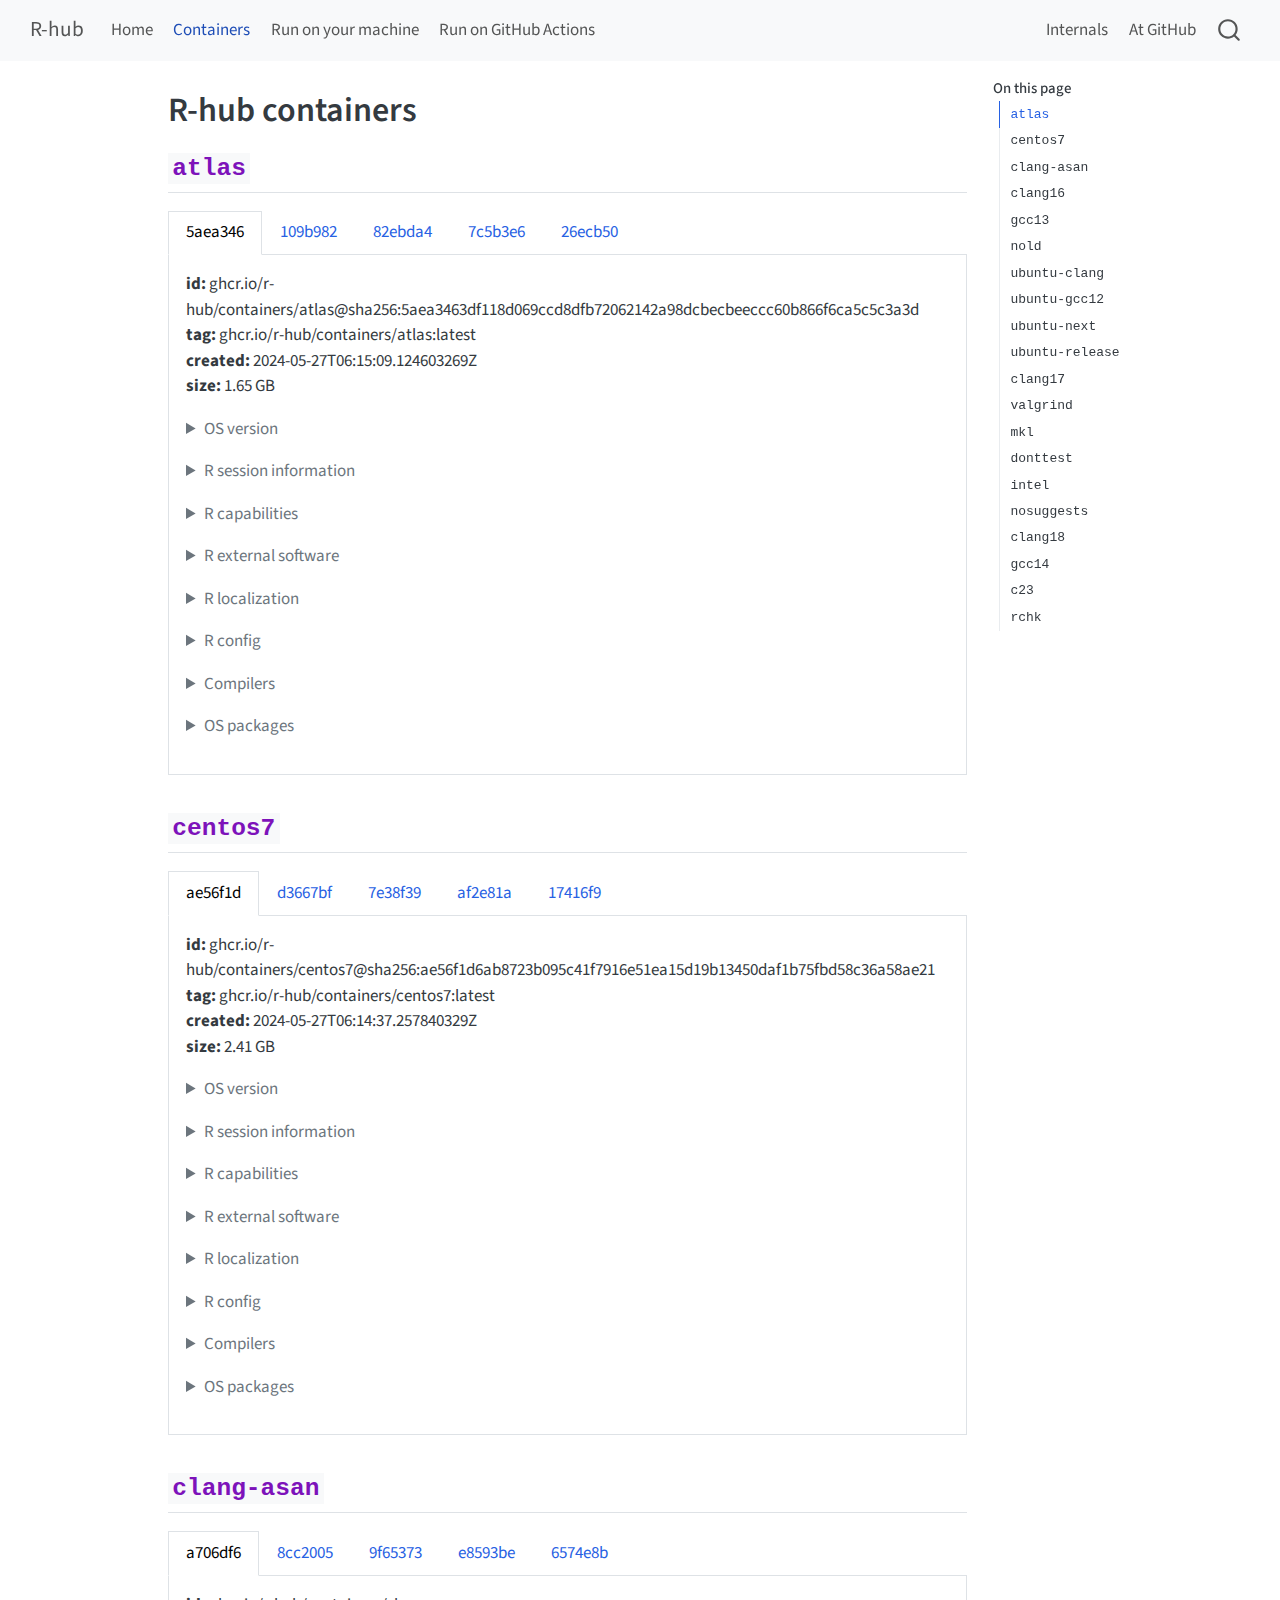
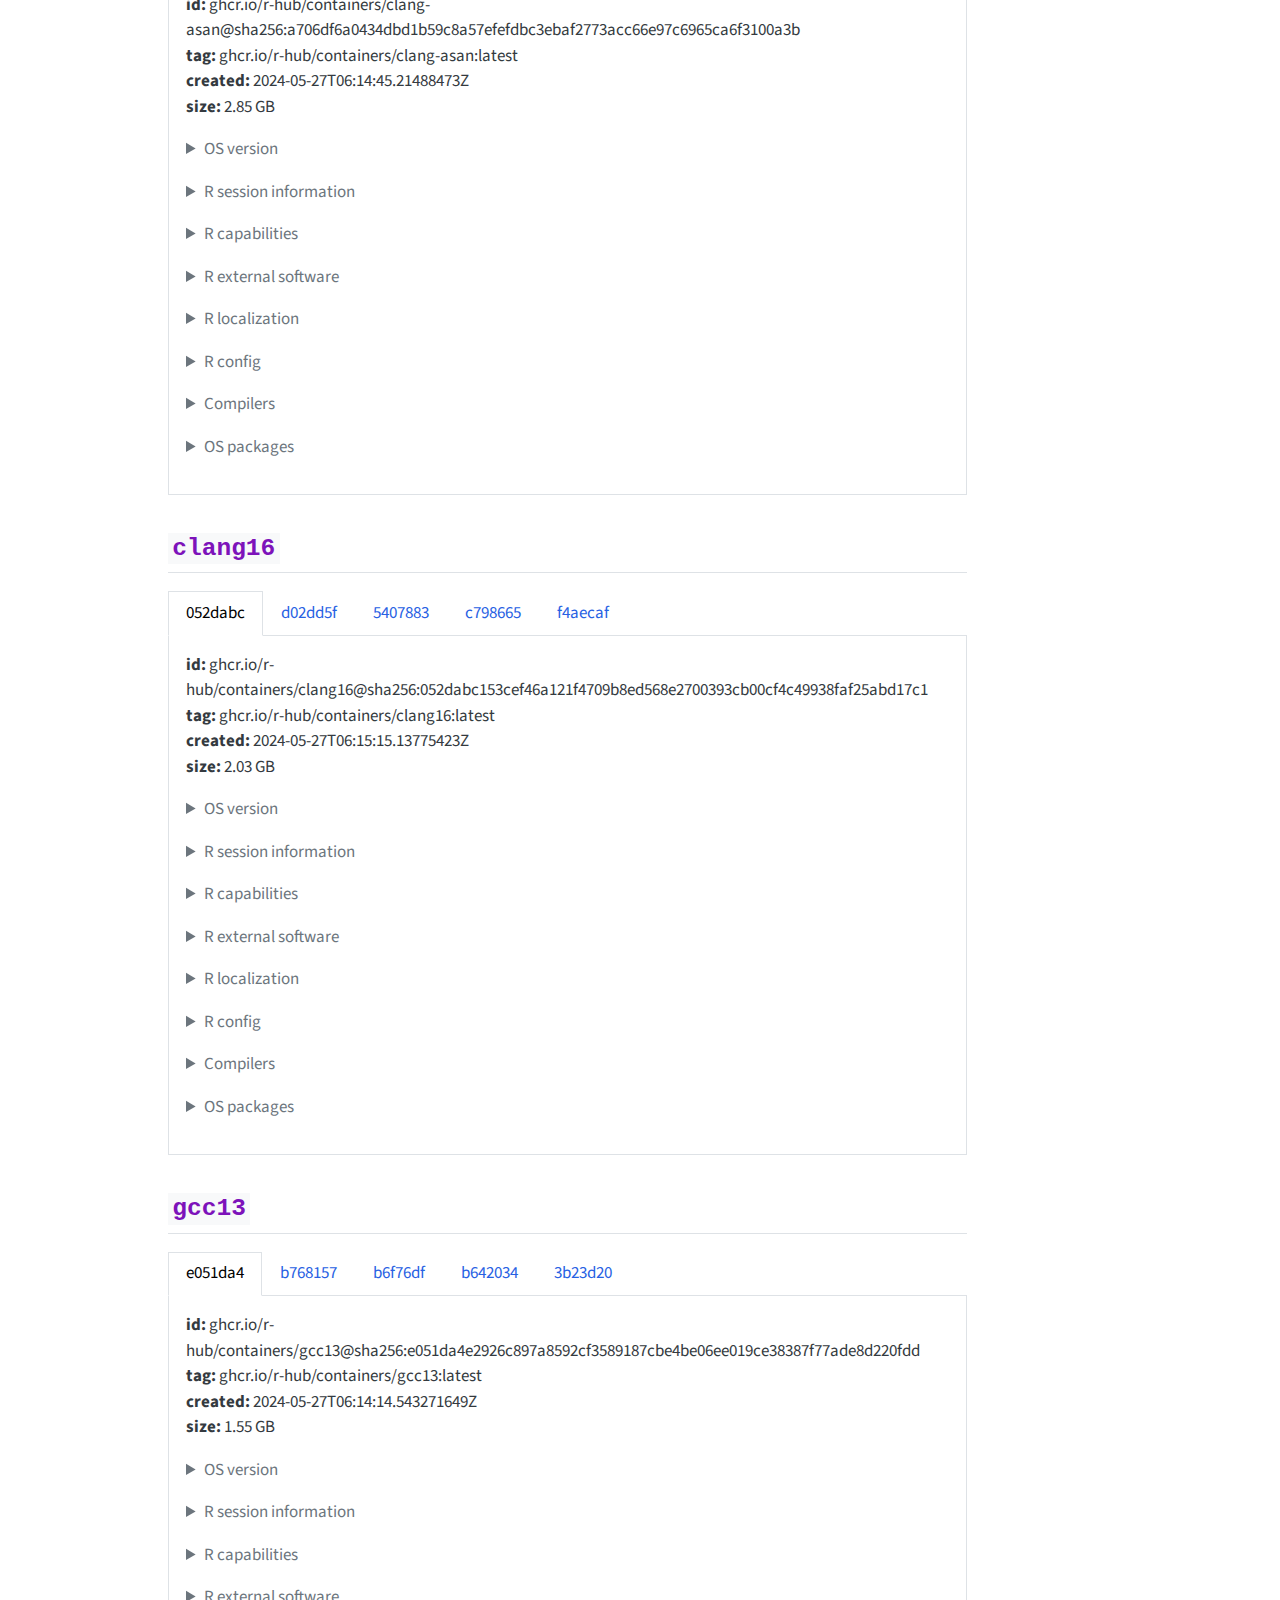
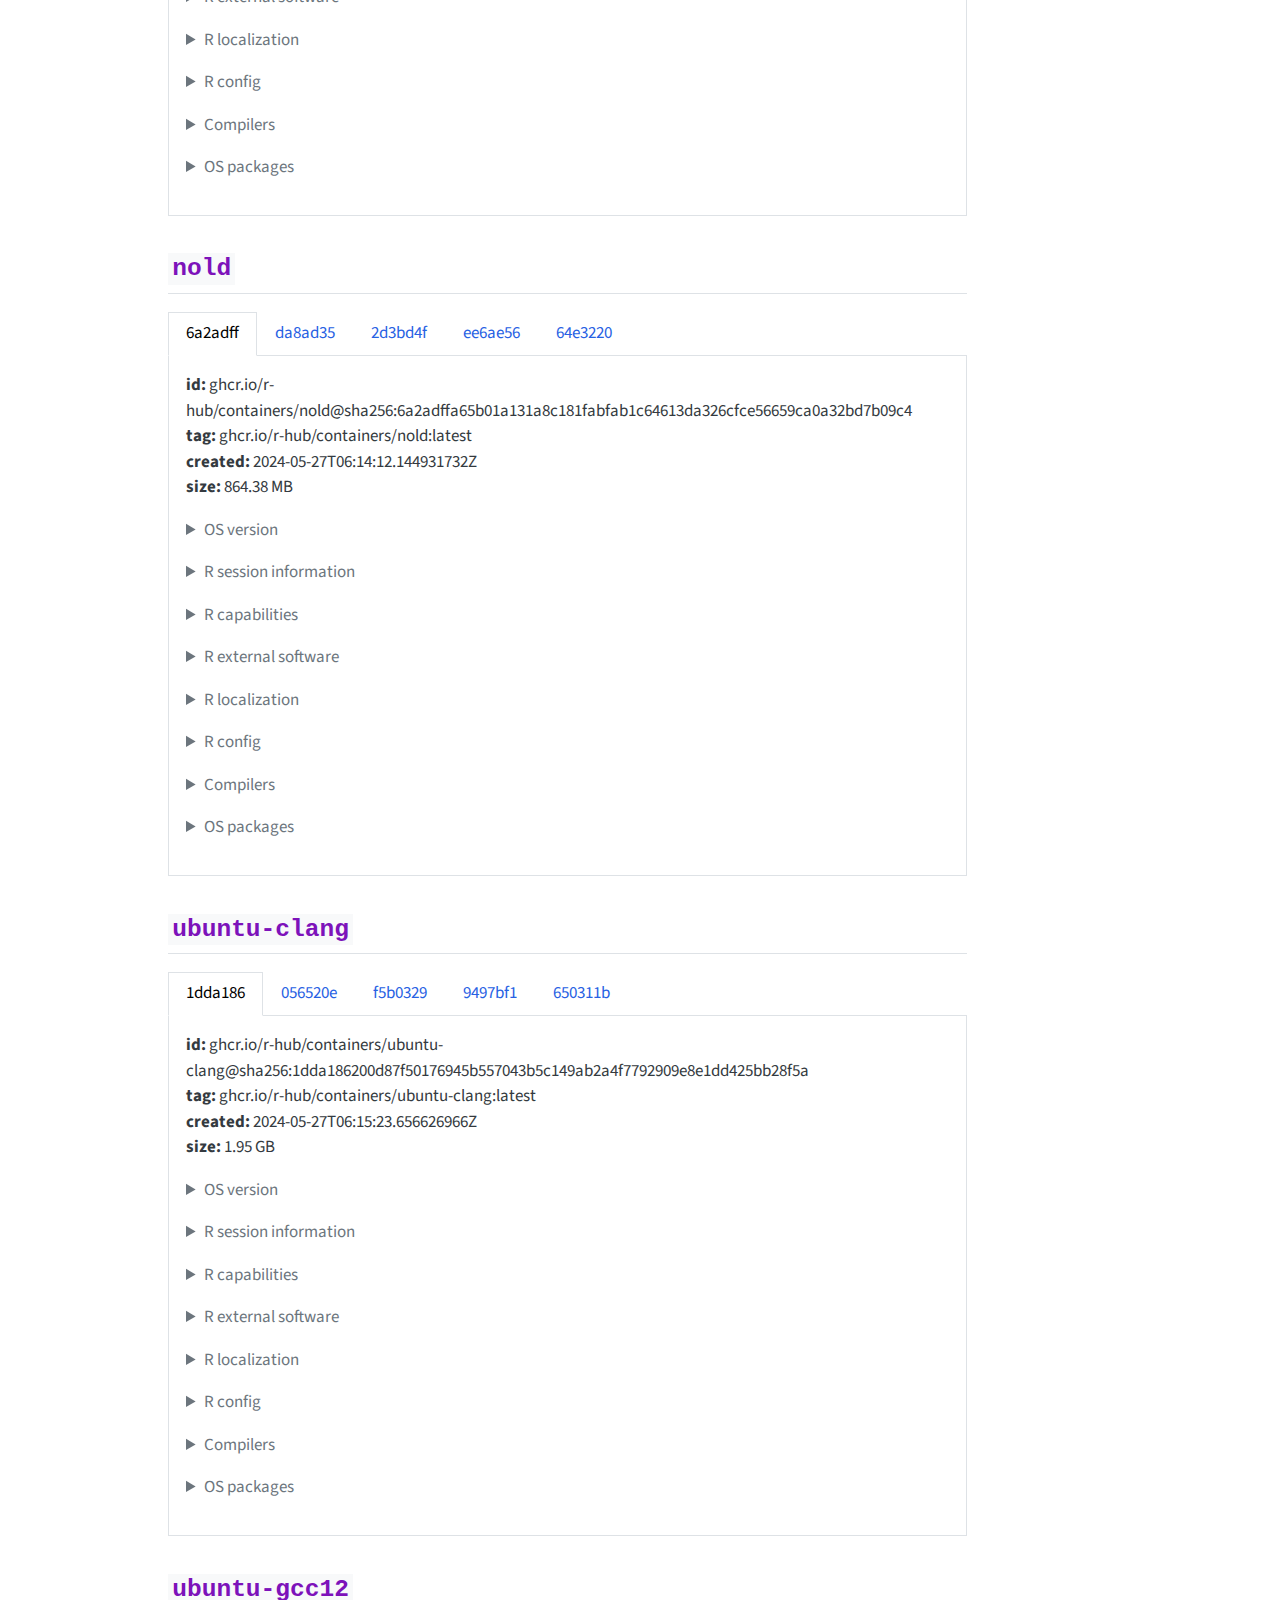
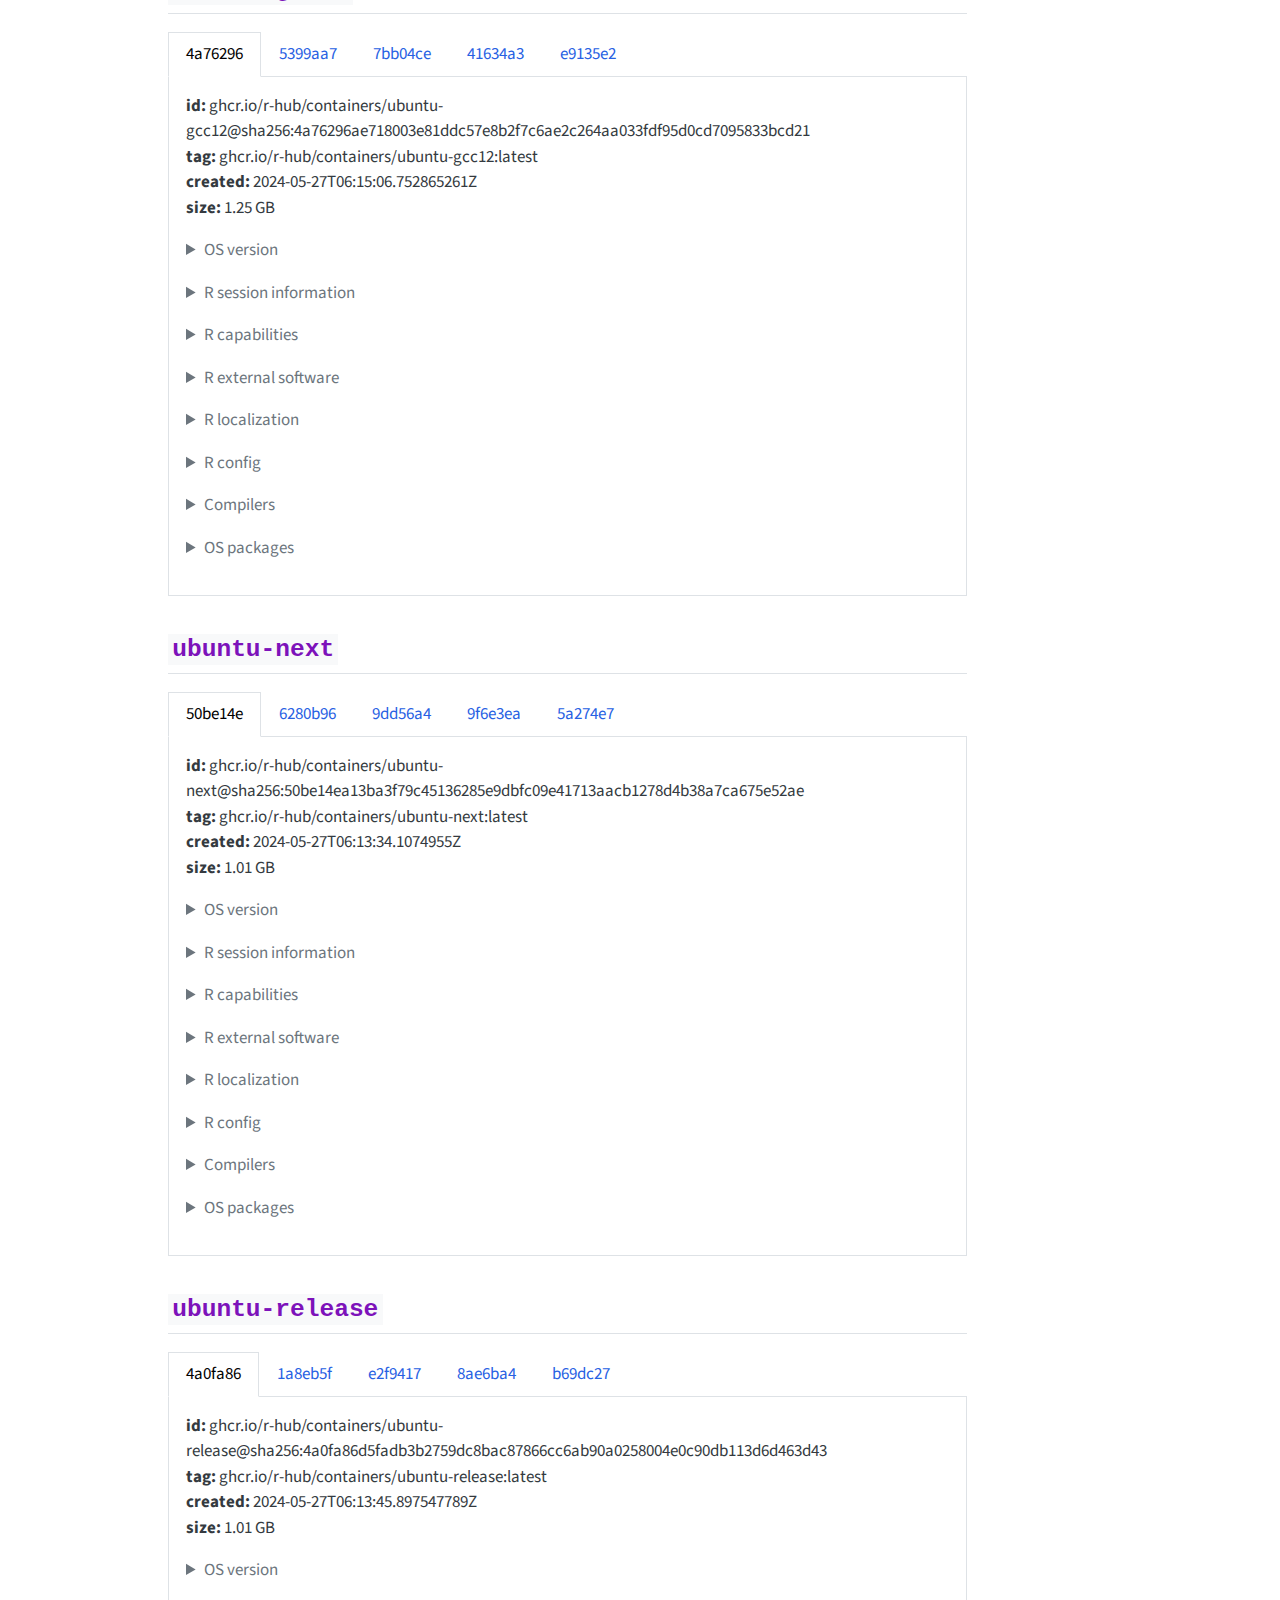
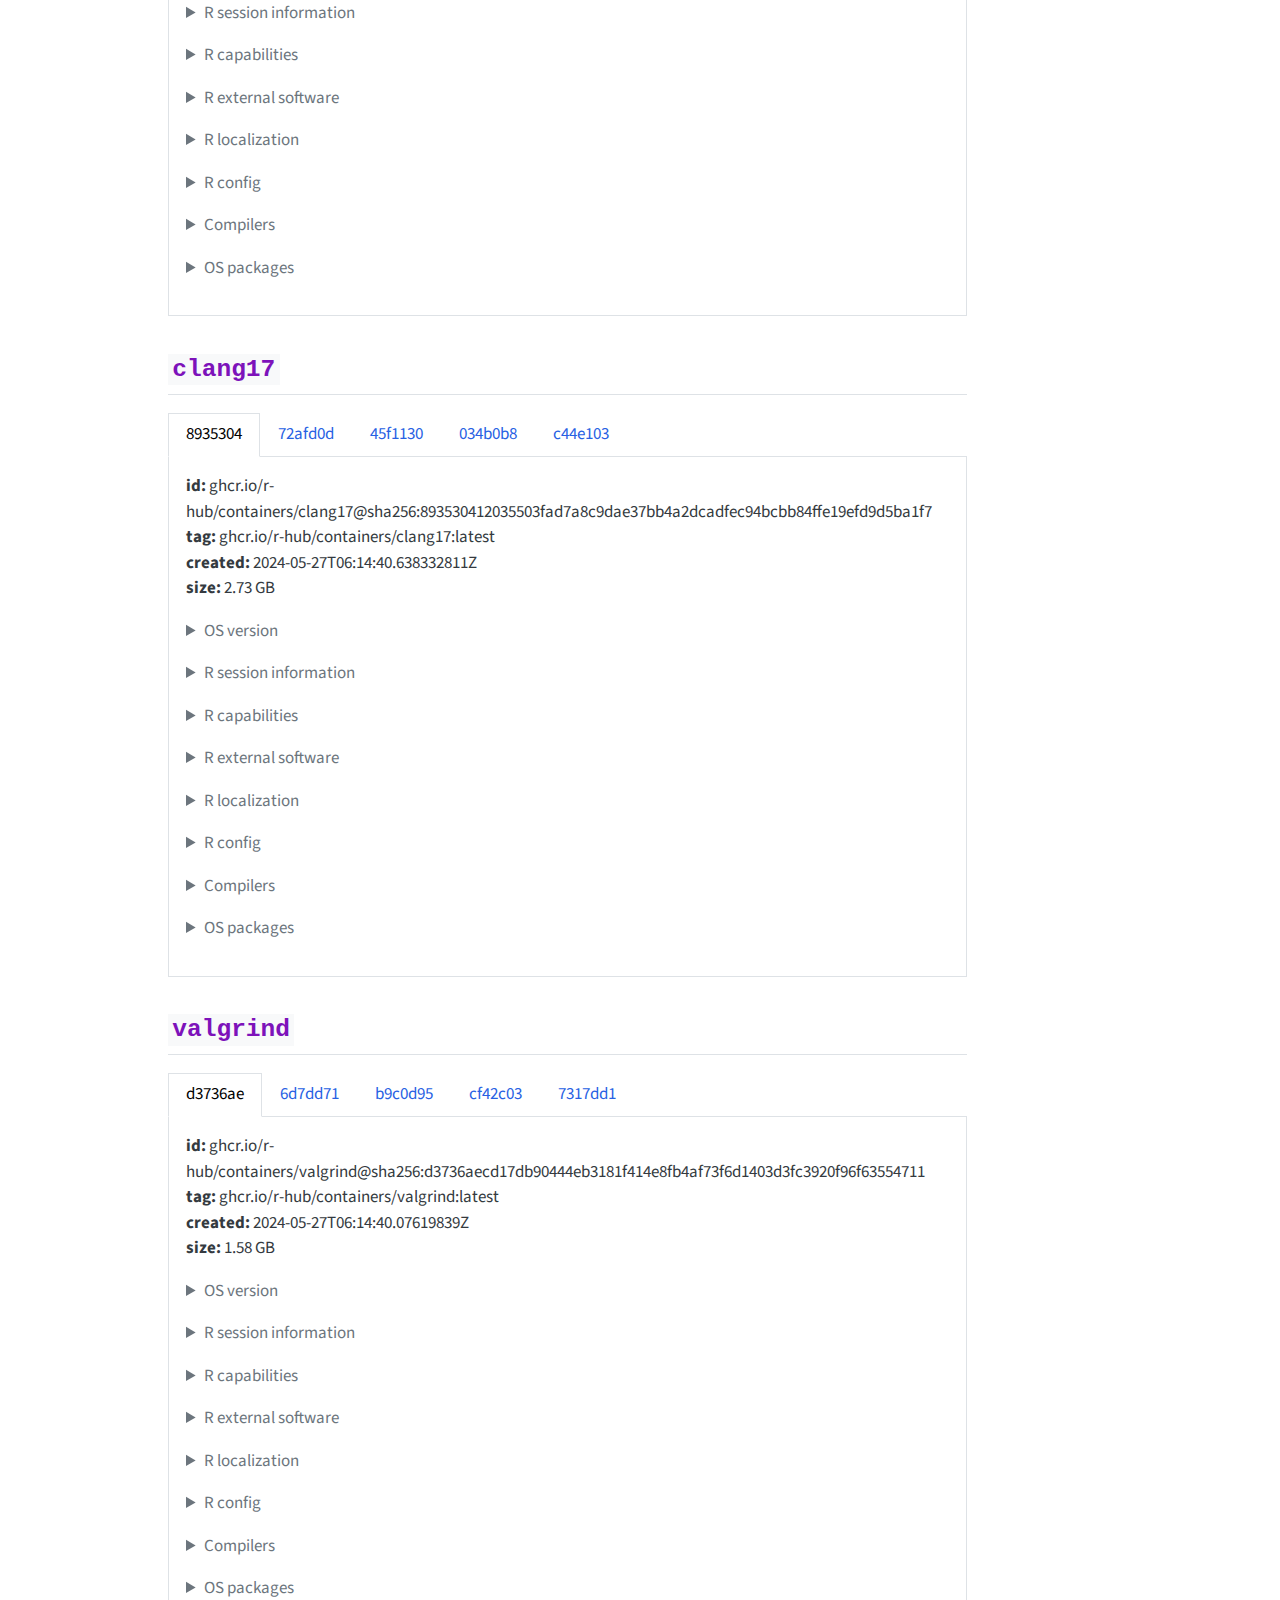
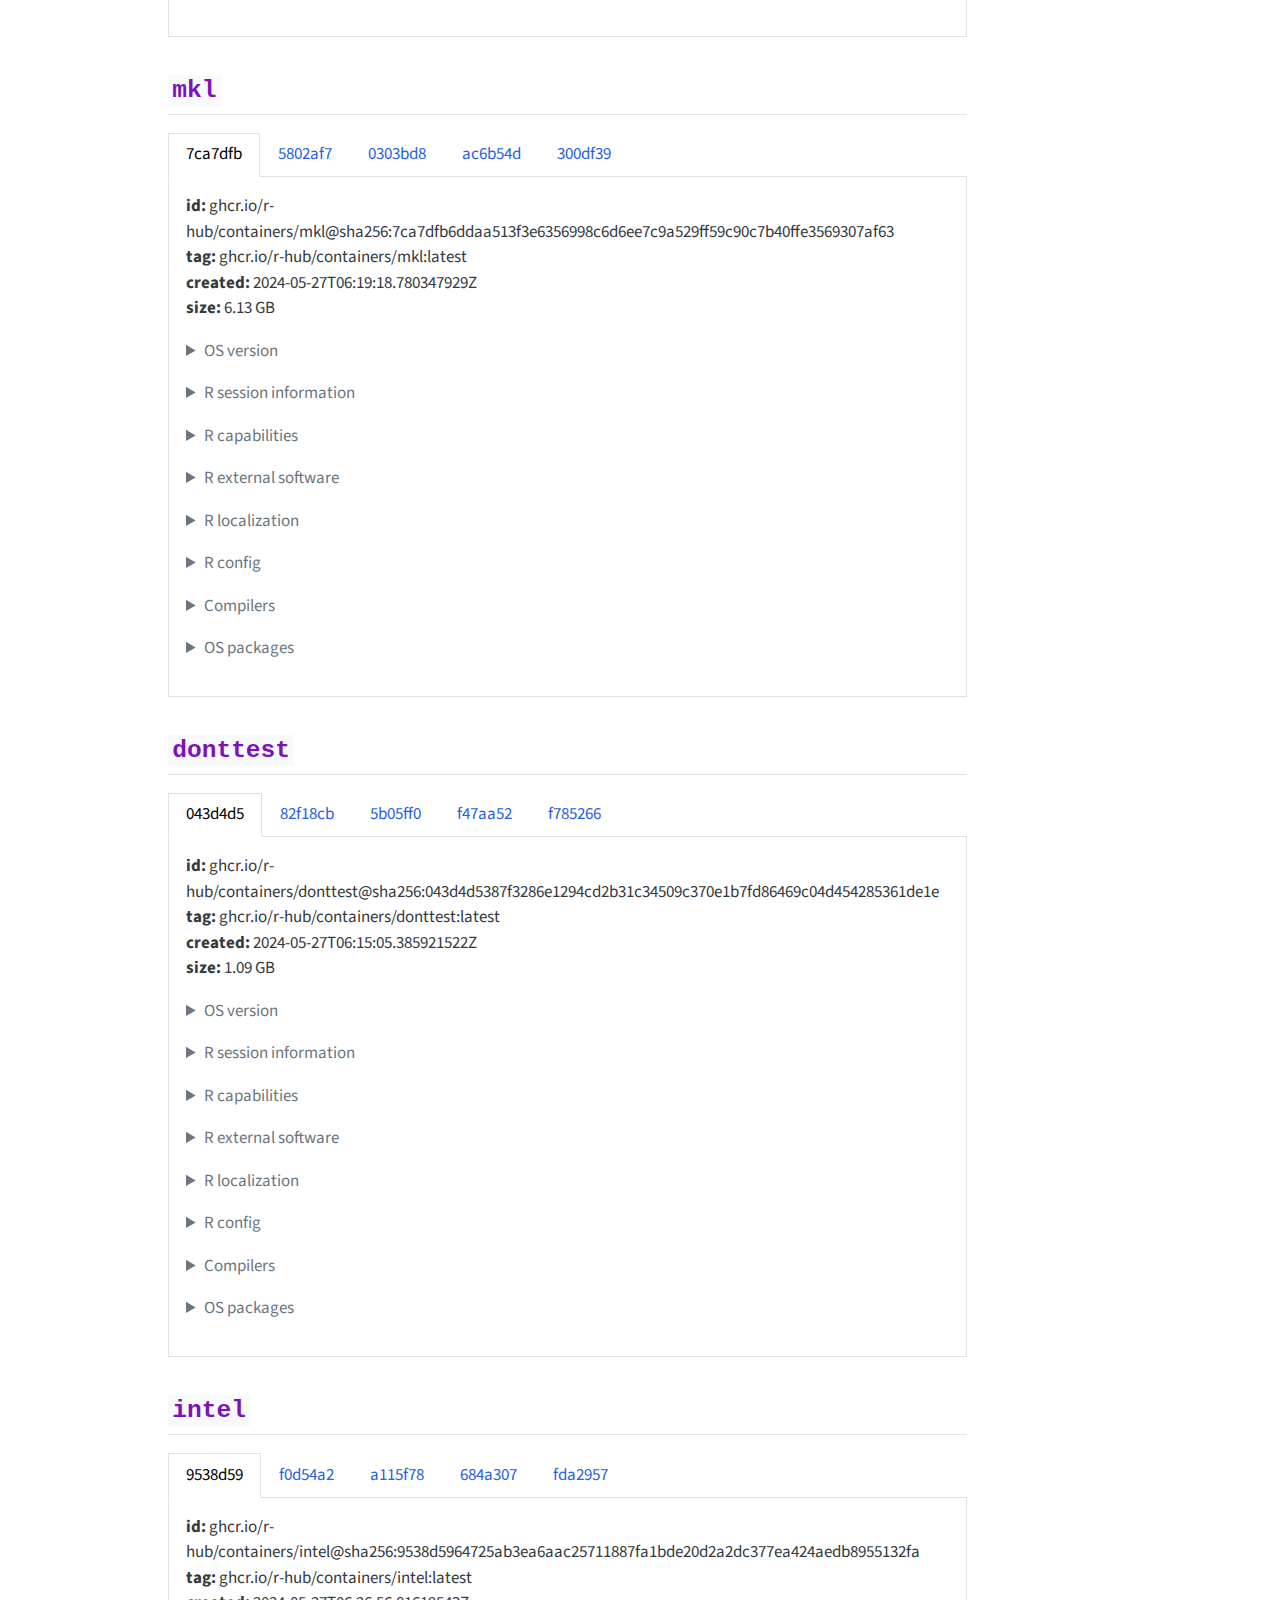
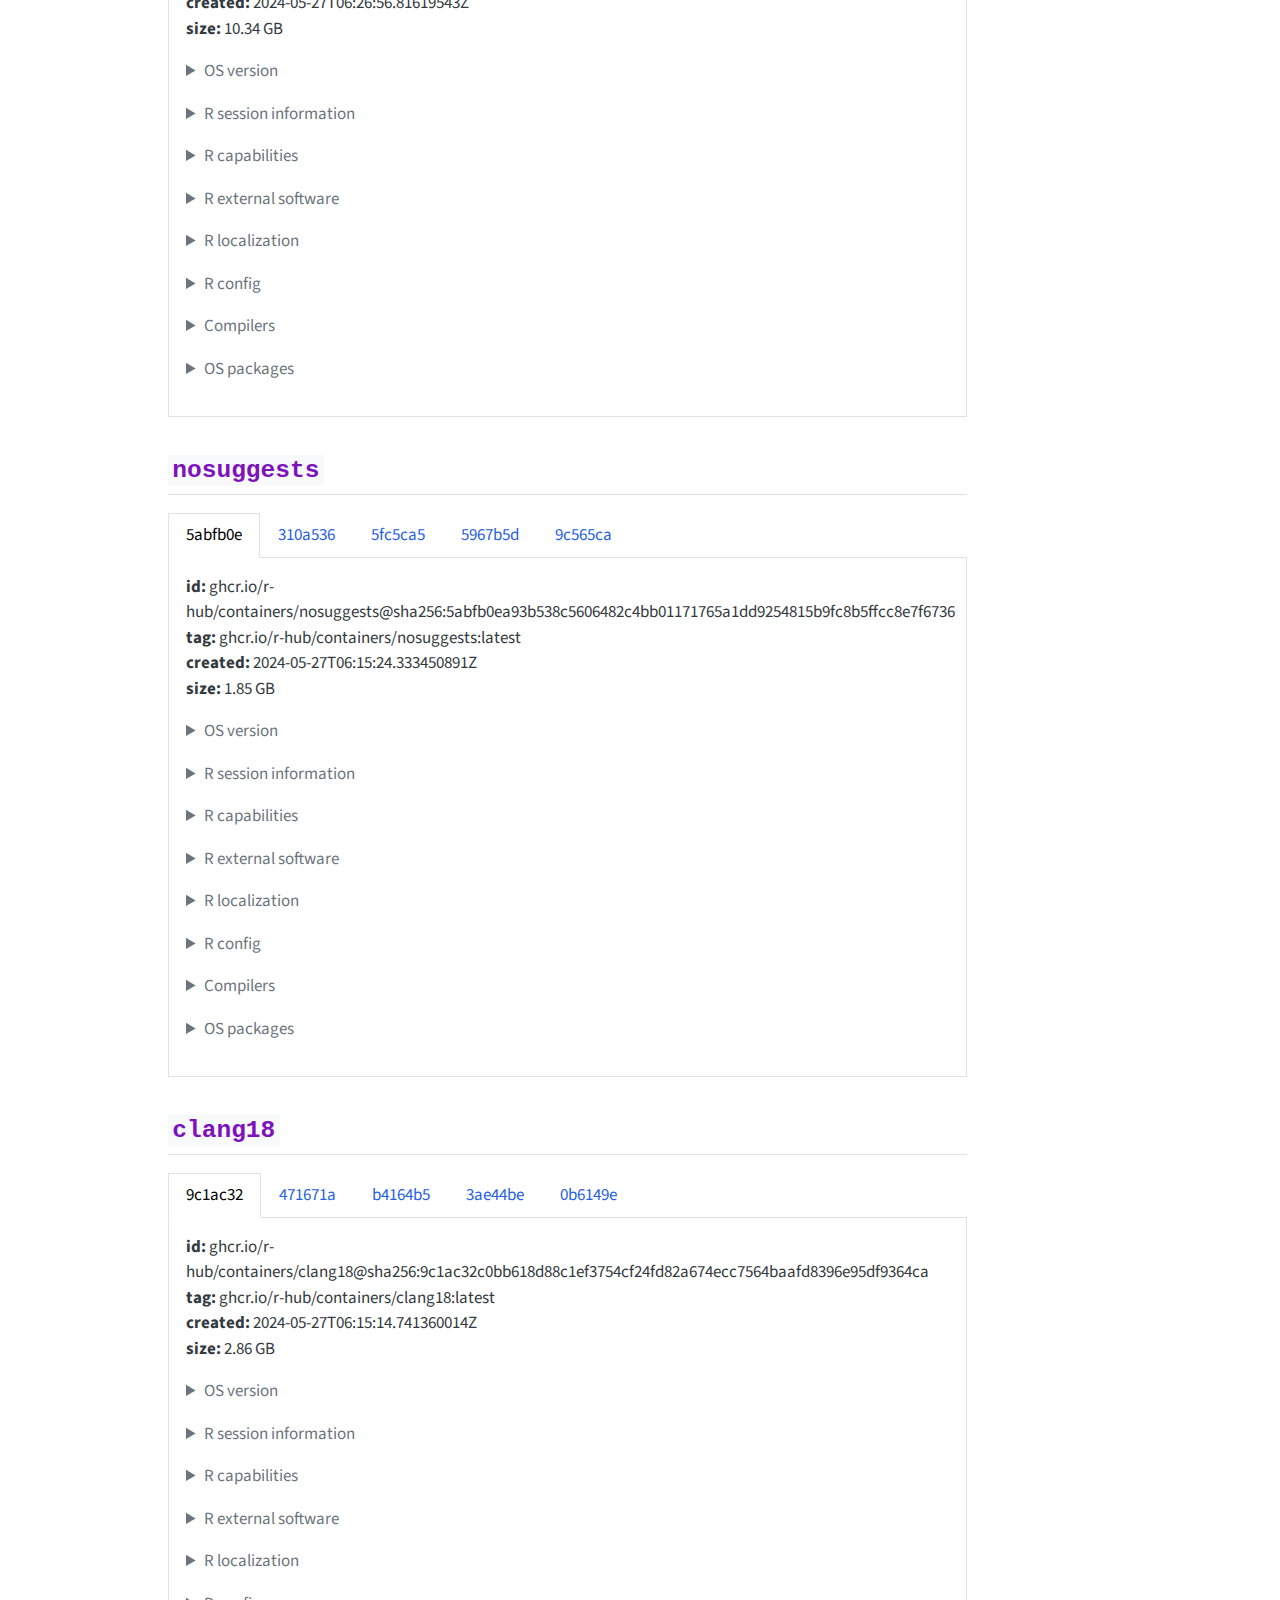
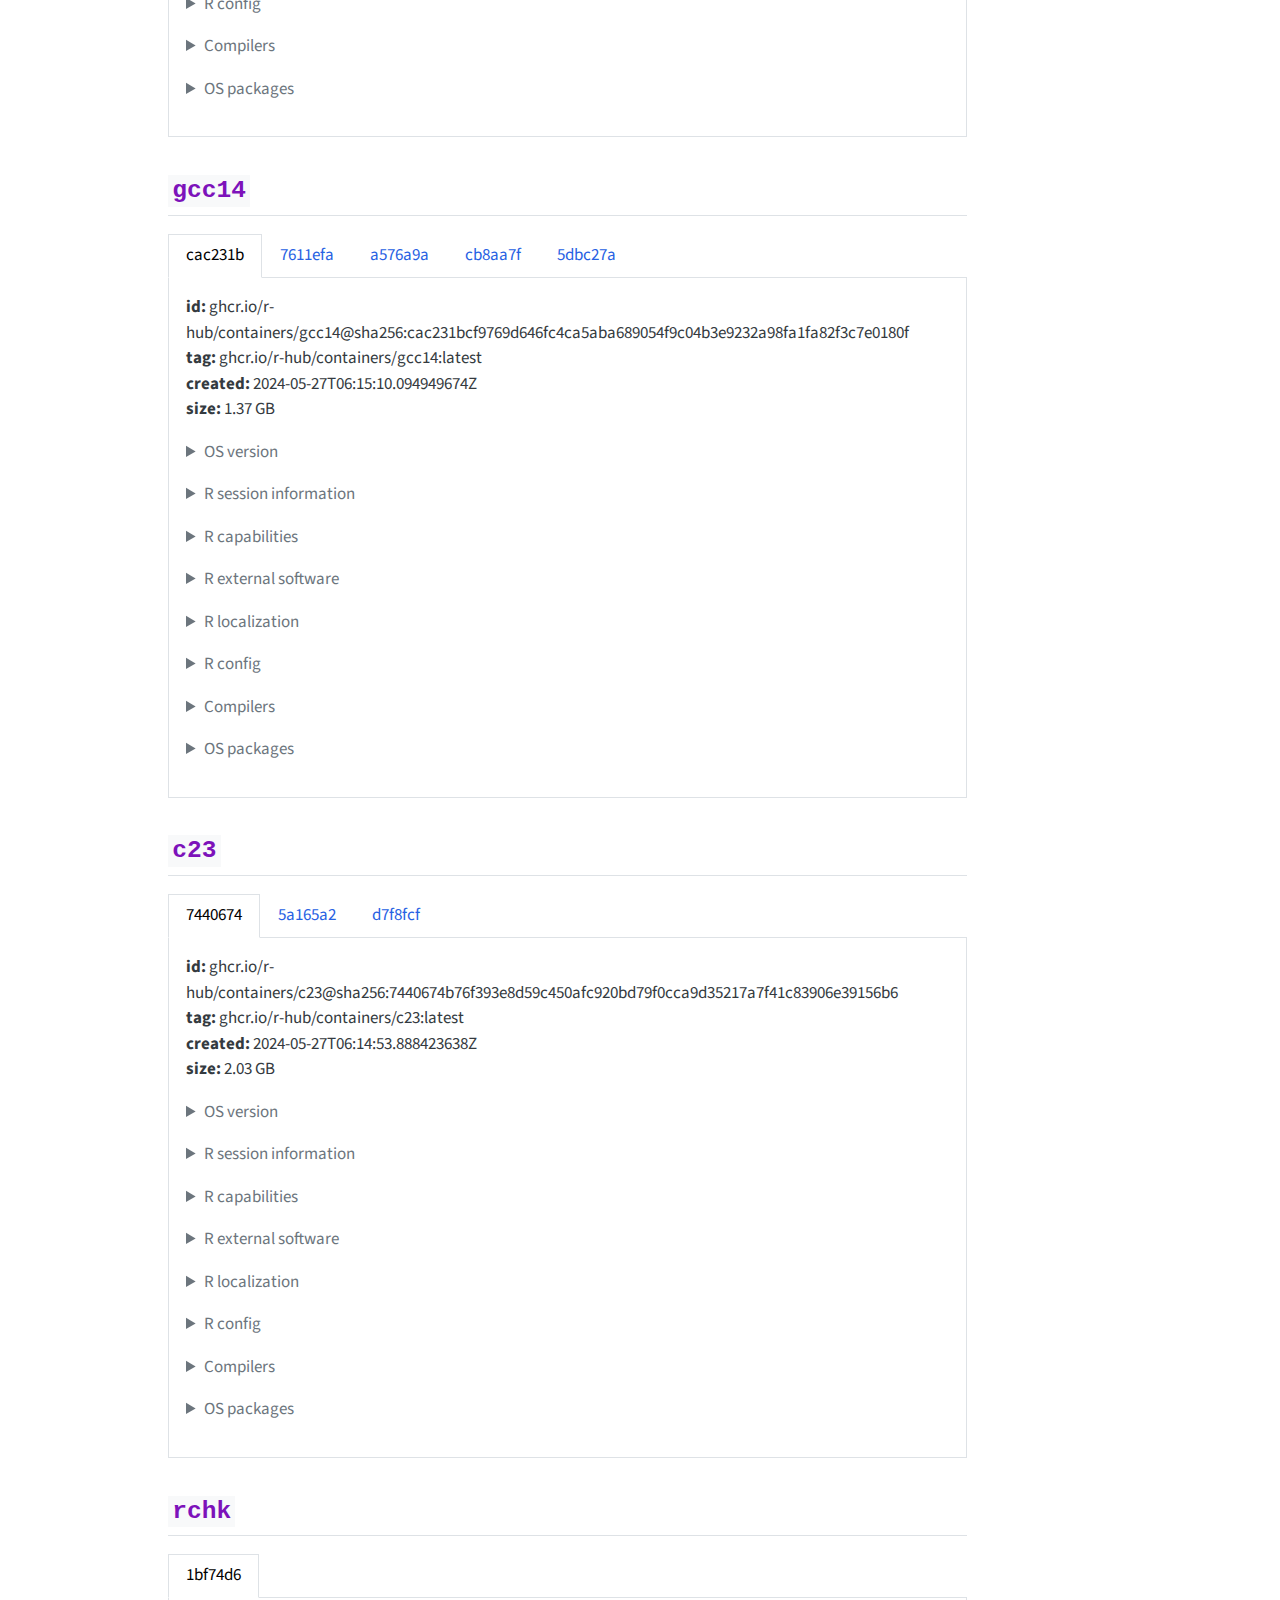
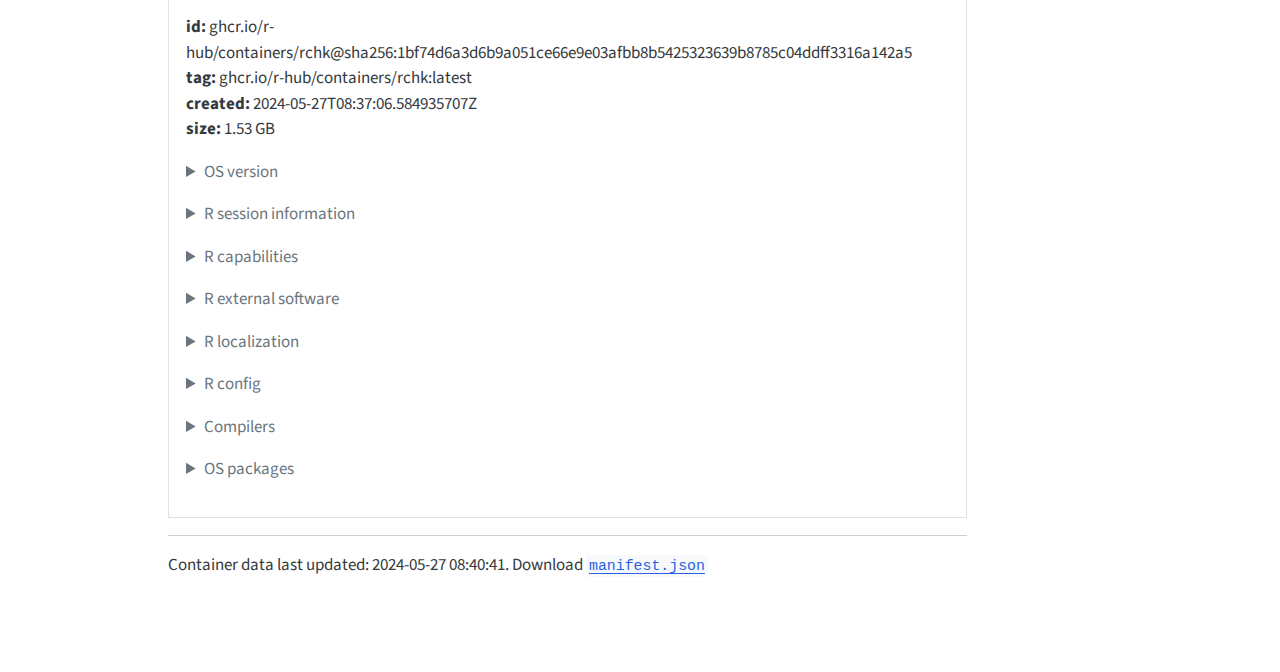
==== containers.html @ 56cde8e7 "Built site for gh-pages" ====
<!DOCTYPE html>
<html xmlns="http://www.w3.org/1999/xhtml" lang="en" xml:lang="en"><head>

<meta charset="utf-8">
<meta name="generator" content="quarto-1.4.554">

<meta name="viewport" content="width=device-width, initial-scale=1.0, user-scalable=yes">


<title>R-hub - R-hub containers</title>
<style>
code{white-space: pre-wrap;}
span.smallcaps{font-variant: small-caps;}
div.columns{display: flex; gap: min(4vw, 1.5em);}
div.column{flex: auto; overflow-x: auto;}
div.hanging-indent{margin-left: 1.5em; text-indent: -1.5em;}
ul.task-list{list-style: none;}
ul.task-list li input[type="checkbox"] {
  width: 0.8em;
  margin: 0 0.8em 0.2em -1em; /* quarto-specific, see https://github.com/quarto-dev/quarto-cli/issues/4556 */ 
  vertical-align: middle;
}
</style>


<script src="site_libs/quarto-nav/quarto-nav.js"></script>
<script src="site_libs/quarto-nav/headroom.min.js"></script>
<script src="site_libs/clipboard/clipboard.min.js"></script>
<script src="site_libs/quarto-search/autocomplete.umd.js"></script>
<script src="site_libs/quarto-search/fuse.min.js"></script>
<script src="site_libs/quarto-search/quarto-search.js"></script>
<meta name="quarto:offset" content="./">
<script src="site_libs/quarto-html/quarto.js"></script>
<script src="site_libs/quarto-html/popper.min.js"></script>
<script src="site_libs/quarto-html/tippy.umd.min.js"></script>
<script src="site_libs/quarto-html/anchor.min.js"></script>
<link href="site_libs/quarto-html/tippy.css" rel="stylesheet">
<link href="site_libs/quarto-html/quarto-syntax-highlighting.css" rel="stylesheet" id="quarto-text-highlighting-styles">
<script src="site_libs/bootstrap/bootstrap.min.js"></script>
<link href="site_libs/bootstrap/bootstrap-icons.css" rel="stylesheet">
<link href="site_libs/bootstrap/bootstrap.min.css" rel="stylesheet" id="quarto-bootstrap" data-mode="light">
<script id="quarto-search-options" type="application/json">{
  "location": "navbar",
  "copy-button": false,
  "collapse-after": 3,
  "panel-placement": "end",
  "type": "overlay",
  "limit": 50,
  "keyboard-shortcut": [
    "f",
    "/",
    "s"
  ],
  "show-item-context": false,
  "language": {
    "search-no-results-text": "No results",
    "search-matching-documents-text": "matching documents",
    "search-copy-link-title": "Copy link to search",
    "search-hide-matches-text": "Hide additional matches",
    "search-more-match-text": "more match in this document",
    "search-more-matches-text": "more matches in this document",
    "search-clear-button-title": "Clear",
    "search-text-placeholder": "",
    "search-detached-cancel-button-title": "Cancel",
    "search-submit-button-title": "Submit",
    "search-label": "Search"
  }
}</script>


<link rel="stylesheet" href="styles.css">
</head>

<body class="nav-fixed">

<div id="quarto-search-results"></div>
  <header id="quarto-header" class="headroom fixed-top">
    <nav class="navbar navbar-expand-lg " data-bs-theme="dark">
      <div class="navbar-container container-fluid">
      <div class="navbar-brand-container mx-auto">
    <a class="navbar-brand" href="./index.html">
    <span class="navbar-title">R-hub</span>
    </a>
  </div>
            <div id="quarto-search" class="" title="Search"></div>
          <button class="navbar-toggler" type="button" data-bs-toggle="collapse" data-bs-target="#navbarCollapse" aria-controls="navbarCollapse" aria-expanded="false" aria-label="Toggle navigation" onclick="if (window.quartoToggleHeadroom) { window.quartoToggleHeadroom(); }">
  <span class="navbar-toggler-icon"></span>
</button>
          <div class="collapse navbar-collapse" id="navbarCollapse">
            <ul class="navbar-nav navbar-nav-scroll me-auto">
  <li class="nav-item">
    <a class="nav-link" href="./index.html"> 
<span class="menu-text">Home</span></a>
  </li>  
  <li class="nav-item">
    <a class="nav-link active" href="./containers.html" aria-current="page"> 
<span class="menu-text">Containers</span></a>
  </li>  
  <li class="nav-item">
    <a class="nav-link" href="./local.html"> 
<span class="menu-text">Run on your machine</span></a>
  </li>  
  <li class="nav-item">
    <a class="nav-link" href="./gha.html"> 
<span class="menu-text">Run on GitHub Actions</span></a>
  </li>  
</ul>
            <ul class="navbar-nav navbar-nav-scroll ms-auto">
  <li class="nav-item">
    <a class="nav-link" href="./internals.html"> 
<span class="menu-text">Internals</span></a>
  </li>  
  <li class="nav-item">
    <a class="nav-link" href="https://github.com/r-hub/containers"> 
<span class="menu-text">At GitHub</span></a>
  </li>  
</ul>
          </div> <!-- /navcollapse -->
          <div class="quarto-navbar-tools">
</div>
      </div> <!-- /container-fluid -->
    </nav>
</header>
<!-- content -->
<div id="quarto-content" class="quarto-container page-columns page-rows-contents page-layout-article page-navbar">
<!-- sidebar -->
<!-- margin-sidebar -->
    <div id="quarto-margin-sidebar" class="sidebar margin-sidebar">
        <nav id="TOC" role="doc-toc" class="toc-active">
    <h2 id="toc-title">On this page</h2>
   
  <ul>
  <li><a href="#atlas" id="toc-atlas" class="nav-link active" data-scroll-target="#atlas"><code>atlas</code></a></li>
  <li><a href="#centos7" id="toc-centos7" class="nav-link" data-scroll-target="#centos7"><code>centos7</code></a></li>
  <li><a href="#clang-asan" id="toc-clang-asan" class="nav-link" data-scroll-target="#clang-asan"><code>clang-asan</code></a></li>
  <li><a href="#clang16" id="toc-clang16" class="nav-link" data-scroll-target="#clang16"><code>clang16</code></a></li>
  <li><a href="#gcc13" id="toc-gcc13" class="nav-link" data-scroll-target="#gcc13"><code>gcc13</code></a></li>
  <li><a href="#nold" id="toc-nold" class="nav-link" data-scroll-target="#nold"><code>nold</code></a></li>
  <li><a href="#ubuntu-clang" id="toc-ubuntu-clang" class="nav-link" data-scroll-target="#ubuntu-clang"><code>ubuntu-clang</code></a></li>
  <li><a href="#ubuntu-gcc12" id="toc-ubuntu-gcc12" class="nav-link" data-scroll-target="#ubuntu-gcc12"><code>ubuntu-gcc12</code></a></li>
  <li><a href="#ubuntu-next" id="toc-ubuntu-next" class="nav-link" data-scroll-target="#ubuntu-next"><code>ubuntu-next</code></a></li>
  <li><a href="#ubuntu-release" id="toc-ubuntu-release" class="nav-link" data-scroll-target="#ubuntu-release"><code>ubuntu-release</code></a></li>
  <li><a href="#clang17" id="toc-clang17" class="nav-link" data-scroll-target="#clang17"><code>clang17</code></a></li>
  <li><a href="#valgrind" id="toc-valgrind" class="nav-link" data-scroll-target="#valgrind"><code>valgrind</code></a></li>
  <li><a href="#mkl" id="toc-mkl" class="nav-link" data-scroll-target="#mkl"><code>mkl</code></a></li>
  <li><a href="#donttest" id="toc-donttest" class="nav-link" data-scroll-target="#donttest"><code>donttest</code></a></li>
  <li><a href="#intel" id="toc-intel" class="nav-link" data-scroll-target="#intel"><code>intel</code></a></li>
  <li><a href="#nosuggests" id="toc-nosuggests" class="nav-link" data-scroll-target="#nosuggests"><code>nosuggests</code></a></li>
  <li><a href="#clang18" id="toc-clang18" class="nav-link" data-scroll-target="#clang18"><code>clang18</code></a></li>
  <li><a href="#gcc14" id="toc-gcc14" class="nav-link" data-scroll-target="#gcc14"><code>gcc14</code></a></li>
  <li><a href="#c23" id="toc-c23" class="nav-link" data-scroll-target="#c23"><code>c23</code></a></li>
  <li><a href="#rchk" id="toc-rchk" class="nav-link" data-scroll-target="#rchk"><code>rchk</code></a></li>
  </ul>
</nav>
    </div>
<!-- main -->
<main class="content" id="quarto-document-content">

<header id="title-block-header" class="quarto-title-block default">
<div class="quarto-title">
<h1 class="title">R-hub containers</h1>
</div>



<div class="quarto-title-meta">

    
  
    
  </div>
  


</header>


<section id="atlas" class="level2">
<h2 class="anchored" data-anchor-id="atlas"><code>atlas</code></h2>
<div class="tabset-margin-container"></div><div class="panel-tabset">
<ul class="nav nav-tabs" role="tablist"><li class="nav-item" role="presentation"><a class="nav-link active" id="tabset-1-1-tab" data-bs-toggle="tab" data-bs-target="#tabset-1-1" role="tab" aria-controls="tabset-1-1" aria-selected="true">5aea346</a></li><li class="nav-item" role="presentation"><a class="nav-link" id="tabset-1-2-tab" data-bs-toggle="tab" data-bs-target="#tabset-1-2" role="tab" aria-controls="tabset-1-2" aria-selected="false">109b982</a></li><li class="nav-item" role="presentation"><a class="nav-link" id="tabset-1-3-tab" data-bs-toggle="tab" data-bs-target="#tabset-1-3" role="tab" aria-controls="tabset-1-3" aria-selected="false">82ebda4</a></li><li class="nav-item" role="presentation"><a class="nav-link" id="tabset-1-4-tab" data-bs-toggle="tab" data-bs-target="#tabset-1-4" role="tab" aria-controls="tabset-1-4" aria-selected="false">7c5b3e6</a></li><li class="nav-item" role="presentation"><a class="nav-link" id="tabset-1-5-tab" data-bs-toggle="tab" data-bs-target="#tabset-1-5" role="tab" aria-controls="tabset-1-5" aria-selected="false">26ecb50</a></li></ul>
<div class="tab-content">
<div id="tabset-1-1" class="tab-pane active" role="tabpanel" aria-labelledby="tabset-1-1-tab">
<p><strong>id:</strong> ghcr.io/r-hub/containers/atlas@sha256:5aea3463df118d069ccd8dfb72062142a98dcbecbeeccc60b866f6ca5c5c3a3d <br> <strong>tag:</strong> ghcr.io/r-hub/containers/atlas:latest <br> <strong>created:</strong> 2024-05-27T06:15:09.124603269Z <br> <strong>size:</strong> 1.65 GB <br></p>
<details>
<summary>
OS version
</summary>
<pre><code>&gt; uname -a
Linux 8bbd82adce68 6.5.0-1021-azure #22~22.04.1-Ubuntu SMP Tue Apr 30 16:08:18 UTC 2024 x86_64 GNU/Linux

&gt; cat /etc/os-release
NAME="Fedora Linux"
VERSION="38 (Container Image)"
ID=fedora
VERSION_ID=38
VERSION_CODENAME=""
PLATFORM_ID="platform:f38"
PRETTY_NAME="Fedora Linux 38 (Container Image)"
ANSI_COLOR="0;38;2;60;110;180"
LOGO=fedora-logo-icon
CPE_NAME="cpe:/o:fedoraproject:fedora:38"
DEFAULT_HOSTNAME="fedora"
HOME_URL="https://fedoraproject.org/"
DOCUMENTATION_URL="https://docs.fedoraproject.org/en-US/fedora/f38/system-administrators-guide/"
SUPPORT_URL="https://ask.fedoraproject.org/"
BUG_REPORT_URL="https://bugzilla.redhat.com/"
REDHAT_BUGZILLA_PRODUCT="Fedora"
REDHAT_BUGZILLA_PRODUCT_VERSION=38
REDHAT_SUPPORT_PRODUCT="Fedora"
REDHAT_SUPPORT_PRODUCT_VERSION=38
SUPPORT_END=2024-05-21
VARIANT="Container Image"
VARIANT_ID=container
</code></pre>
</details>
<details>
<summary>
R session information
</summary>
<pre><code>&gt; sessionInfo()
R Under development (unstable) (2024-05-26 r86629)
Platform: x86_64-pc-linux-gnu
Running under: Fedora Linux 38 (Container Image)

Matrix products: default
BLAS/LAPACK: /usr/lib64/atlas/libsatlas.so.3.10;  LAPACK version 3.11.0

locale:
 [1] LC_CTYPE=en_GB.UTF-8       LC_NUMERIC=C              
 [3] LC_TIME=en_GB.UTF-8        LC_COLLATE=en_GB.UTF-8    
 [5] LC_MONETARY=en_GB.UTF-8    LC_MESSAGES=en_GB.UTF-8   
 [7] LC_PAPER=en_GB.UTF-8       LC_NAME=C                 
 [9] LC_ADDRESS=C               LC_TELEPHONE=C            
[11] LC_MEASUREMENT=en_GB.UTF-8 LC_IDENTIFICATION=C       

time zone: Etc/UTC
tzcode source: system (glibc)

attached base packages:
[1] stats     graphics  grDevices utils     datasets  methods   base     

loaded via a namespace (and not attached):
[1] compiler_4.5.0
</code></pre>
</details>
<details>
<summary>
R capabilities
</summary>
<pre><code>&gt; capabilities()
       jpeg         png        tiff       tcltk         X11        aqua 
       TRUE        TRUE        TRUE        TRUE       FALSE       FALSE 
   http/ftp     sockets      libxml        fifo      cledit       iconv 
       TRUE        TRUE       FALSE        TRUE       FALSE        TRUE 
        NLS       Rprof     profmem       cairo         ICU long.double 
       TRUE        TRUE        TRUE        TRUE        TRUE        TRUE 
    libcurl 
       TRUE 
</code></pre>
</details>
<details>
<summary>
R external software
</summary>
<pre><code>&gt; extSoftVersion()
                                zlib                                bzlib 
                            "1.2.13"                 "1.0.8, 13-Jul-2019" 
                                  xz                           libdeflate 
                             "5.4.1"                                   "" 
                                PCRE                                  ICU 
                  "10.42 2022-12-11"                               "72.1" 
                                 TRE                                iconv 
           "TRE 0.8.0 R_fixes (BSD)"                         "glibc 2.37" 
                            readline                                 BLAS 
                               "8.2" "/usr/lib64/atlas/libsatlas.so.3.10" 


&gt; libcurlVersion()
[1] "8.0.1"
attr(,"ssl_version")
[1] "OpenSSL/3.0.9"
attr(,"libssh_version")
[1] "libssh/0.10.6/openssl/zlib"
attr(,"protocols")
 [1] "dict"    "file"    "ftp"     "ftps"    "gopher"  "gophers" "http"   
 [8] "https"   "imap"    "imaps"   "ldap"    "ldaps"   "mqtt"    "pop3"   
[15] "pop3s"   "rtsp"    "scp"     "sftp"    "smb"     "smbs"    "smtp"   
[22] "smtps"   "telnet"  "tftp"   


&gt; La_version()
[1] "3.11.0"


&gt; La_library()
[1] "/usr/lib64/atlas/libsatlas.so.3.10"


&gt; grSoftVersion()
                   cairo                  cairoFT                    pango 
                "1.17.8"                       ""                "1.50.14" 
                  libpng                     jpeg                  libtiff 
                "1.6.37"                    "6.2" "LIBTIFF, Version 4.4.0" 


&gt; pcre_config()
             UTF-8 Unicode properties                JIT              stack 
              TRUE               TRUE               TRUE              FALSE 
</code></pre>
</details>
<details>
<summary>
R localization
</summary>
<pre><code>&gt; l10n_info()
$MBCS
[1] TRUE

$`UTF-8`
[1] TRUE

$`Latin-1`
[1] FALSE

$codeset
[1] "UTF-8"
</code></pre>
</details>
<details>
<summary>
R config
</summary>
<pre><code>&gt; R CMD config --all
CC = gcc
CFLAGS = -g -O2 -Wall -pedantic -mtune=native -Werror=format-security -Wp,-D_FORTIFY_SOURCE=3 -fexceptions -fstack-protector-strong -fstack-clash-protection -fcf-protection -Werror=implicit-function-declaration -Wstrict-prototypes
CPICFLAGS = -fpic
CPPFLAGS = -I/usr/local/include
CC17 = gcc -std=gnu17
C17FLAGS = -g -O2 -Wall -pedantic -mtune=native -Werror=format-security -Wp,-D_FORTIFY_SOURCE=3 -fexceptions -fstack-protector-strong -fstack-clash-protection -fcf-protection -Werror=implicit-function-declaration -Wstrict-prototypes
CC23 = gcc -std=gnu2x
C23FLAGS = -g -O2 -Wall -pedantic -mtune=native -Werror=format-security -Wp,-D_FORTIFY_SOURCE=3 -fexceptions -fstack-protector-strong -fstack-clash-protection -fcf-protection -Werror=implicit-function-declaration -Wstrict-prototypes
CC90 = gcc -std=gnu90
C90FLAGS = -g -O2 -Wall -pedantic -mtune=native -Werror=format-security -Wp,-D_FORTIFY_SOURCE=3 -fexceptions -fstack-protector-strong -fstack-clash-protection -fcf-protection -Werror=implicit-function-declaration -Wstrict-prototypes
CC99 = gcc -std=gnu99
C99FLAGS = -g -O2 -Wall -pedantic -mtune=native -Werror=format-security -Wp,-D_FORTIFY_SOURCE=3 -fexceptions -fstack-protector-strong -fstack-clash-protection -fcf-protection -Werror=implicit-function-declaration -Wstrict-prototypes
CXX = g++ -std=gnu++17
CXXFLAGS = -g -O2 -Wall -pedantic -mtune=native -Wno-ignored-attributes -Wno-parentheses -Werror=format-security -Wp,-D_FORTIFY_SOURCE=3 -fexceptions -fstack-protector-strong -fstack-clash-protection -fcf-protection
CXXPICFLAGS = -fpic
CXX11 = g++
CXX11STD = -std=gnu++11
CXX11FLAGS = -g -O2 -Wall -pedantic -mtune=native -Wno-ignored-attributes -Wno-parentheses -Werror=format-security -Wp,-D_FORTIFY_SOURCE=3 -fexceptions -fstack-protector-strong -fstack-clash-protection -fcf-protection
CXX11PICFLAGS = -fpic
CXX14 = g++
CXX14STD = -std=gnu++14
CXX14FLAGS = -g -O2 -Wall -pedantic -mtune=native -Wno-ignored-attributes -Wno-parentheses -Werror=format-security -Wp,-D_FORTIFY_SOURCE=3 -fexceptions -fstack-protector-strong -fstack-clash-protection -fcf-protection
CXX14PICFLAGS = -fpic
CXX17 = g++
CXX17STD = -std=gnu++17
CXX17FLAGS = -g -O2 -Wall -pedantic -mtune=native -Wno-ignored-attributes -Wno-parentheses -Werror=format-security -Wp,-D_FORTIFY_SOURCE=3 -fexceptions -fstack-protector-strong -fstack-clash-protection -fcf-protection
CXX17PICFLAGS = -fpic
CXX20 = g++
CXX20STD = -std=gnu++20
CXX20FLAGS = -g -O2 -Wall -pedantic -mtune=native -Wno-ignored-attributes -Wno-parentheses -Werror=format-security -Wp,-D_FORTIFY_SOURCE=3 -fexceptions -fstack-protector-strong -fstack-clash-protection -fcf-protection
CXX20PICFLAG =
CXX23 = g++
CXX23STD = -std=gnu++23
CXX23FLAGS = -g -O2 -Wall -pedantic -mtune=native -Wno-ignored-attributes -Wno-parentheses -Werror=format-security -Wp,-D_FORTIFY_SOURCE=3 -fexceptions -fstack-protector-strong -fstack-clash-protection -fcf-protection
CXX23PICFLAGS = -fpic
DYLIB_EXT = .so
DYLIB_LD = gcc
DYLIB_LDFLAGS = -shared -fopenmp
FC = gfortran
FFLAGS = -g -O2 -mtune=native -Wall -pedantic
FPICFLAGS = -fpic
FLIBS = -lgfortran -lm -lquadmath
FCFLAGS = -g -O2 -mtune=native -Wall -pedantic
SAFE_FFLAGS = -g -O2 -mtune=native -Wall -pedantic -msse2 -mfpmath=sse
OBJC =
OBJCFLAGS =
JAVA = /usr/lib/jvm/jre-11-openjdk/bin/java
JAVAC = /usr/lib/jvm/jre-11-openjdk/bin/javac
JAVAH =
JAR = /usr/lib/jvm/jre-11-openjdk/bin/jar
JAVA_HOME = /usr/lib/jvm/jre-11-openjdk
JAVA_LIBS = -L/usr/lib/jvm/jre-11-openjdk/lib/server -ljvm
JAVA_CPPFLAGS = -I/usr/lib/jvm/jre-11-openjdk/include -I/usr/lib/jvm/jre-11-openjdk/include/linux
LDFLAGS = -L/usr/local/lib
SHLIB_CFLAGS =
SHLIB_CXXFLAGS =
SHLIB_CXXLD = g++ -std=gnu++17
SHLIB_CXXLDFLAGS = -shared
SHLIB_CXX11LD = g++ -std=gnu++11
SHLIB_CXX11LDFLAGS = -shared
SHLIB_CXX14LD = g++ -std=gnu++14
SHLIB_CXX14LDFLAGS = -shared
SHLIB_CXX17LD = g++ -std=gnu++17
SHLIB_CXX17LDFLAGS = -shared
SHLIB_CXX20LD = g++ -std=gnu++20
SHLIB_CXX20LDFLAGS = -shared
SHLIB_CXX23LD = g++ -std=gnu++23
SHLIB_CXX23LDFLAGS = -shared
SHLIB_EXT = .so
SHLIB_FFLAGS =
SHLIB_LD = gcc
SHLIB_LDFLAGS = -shared
TCLTK_CPPFLAGS = -I/usr/include -I/usr/include
TCLTK_LIBS = -L/usr/lib64 -ltcl8.6 -L/usr/lib64 -ltk8.6 -lX11
BLAS_LIBS = -L/opt/R/devel-gcc/lib/R/lib -lRblas
LAPACK_LIBS = -L/opt/R/devel-gcc/lib/R/lib -lRlapack
MAKE = make
LIBnn = lib
AR = gcc-ar
NM = /usr/bin/nm -B
RANLIB = gcc-ranlib
LTO =
LTO_FC =
LTO_LD =

## The following variables are defunct
CPP CXXCPP
</code></pre>
</details>
<details>
<summary>
Compilers
</summary>
<pre><code>&gt; $(CC) --version
gcc (GCC) 13.2.1 20240316 (Red Hat 13.2.1-7)
Copyright (C) 2023 Free Software Foundation, Inc.
This is free software; see the source for copying conditions.  There is NO
warranty; not even for MERCHANTABILITY or FITNESS FOR A PARTICULAR PURPOSE.


&gt; $(CXX) --version
g++ (GCC) 13.2.1 20240316 (Red Hat 13.2.1-7)
Copyright (C) 2023 Free Software Foundation, Inc.
This is free software; see the source for copying conditions.  There is NO
warranty; not even for MERCHANTABILITY or FITNESS FOR A PARTICULAR PURPOSE.


&gt; $(FC) --version
GNU Fortran (GCC) 13.2.1 20240316 (Red Hat 13.2.1-7)
Copyright (C) 2023 Free Software Foundation, Inc.
This is free software; see the source for copying conditions.  There is NO
warranty; not even for MERCHANTABILITY or FITNESS FOR A PARTICULAR PURPOSE.
</code></pre>
</details>
<details>
<summary>
OS packages
</summary>
<pre><code>libgcc-13.2.1-7.fc38.x86_64
crypto-policies-20230301-1.gita12f7b2.fc38.noarch
tzdata-2024a-1.fc38.noarch
publicsuffix-list-dafsa-20240107-1.fc38.noarch
ncurses-base-6.4-7.20230520.fc38.1.noarch
libssh-config-0.10.6-2.fc38.noarch
libreport-filesystem-2.17.11-1.fc38.noarch
dnf-data-4.19.2-1.fc38.noarch
coreutils-common-9.1-12.fc38.x86_64
python-setuptools-wheel-65.5.1-2.fc38.noarch
pcre2-syntax-10.42-1.fc38.1.noarch
fedora-gpg-keys-38-1.noarch
fedora-repos-38-1.noarch
setup-2.14.3-2.fc38.noarch
filesystem-3.18-3.fc38.x86_64
basesystem-11-15.fc38.noarch
ncurses-libs-6.4-7.20230520.fc38.1.x86_64
bash-5.2.26-1.fc38.x86_64
zlib-1.2.13-3.fc38.x86_64
bzip2-libs-1.0.8-13.fc38.x86_64
xz-libs-5.4.1-1.fc38.x86_64
libzstd-1.5.6-1.fc38.x86_64
sqlite-libs-3.40.1-2.fc38.x86_64
popt-1.19-2.fc38.x86_64
libcap-2.48-8.fc38.x86_64
gmp-6.2.1-4.fc38.x86_64
libuuid-2.38.1-4.fc38.x86_64
libgpg-error-1.47-1.fc38.x86_64
libxml2-2.10.4-1.fc38.x86_64
lua-libs-5.4.4-9.fc38.x86_64
libxcrypt-4.4.36-1.fc38.x86_64
elfutils-libelf-0.191-1.fc38.x86_64
readline-8.2-4.fc38.x86_64
libattr-2.5.1-6.fc38.x86_64
libacl-2.3.1-7.fc38.x86_64
libffi-3.4.4-2.fc38.x86_64
libsmartcols-2.38.1-4.fc38.x86_64
libtasn1-4.19.0-2.fc38.x86_64
p11-kit-0.25.3-1.fc38.x86_64
pcre2-10.42-1.fc38.1.x86_64
libeconf-0.5.2-2.fc38.x86_64
libstdc++-13.2.1-7.fc38.x86_64
libassuan-2.5.6-1.fc38.x86_64
libblkid-2.38.1-4.fc38.x86_64
file-libs-5.44-3.fc38.x86_64
gdbm-libs-1.23-3.fc38.x86_64
libcom_err-1.46.5-4.fc38.x86_64
libsepol-3.5-1.fc38.x86_64
libselinux-3.5-1.fc38.x86_64
sed-4.8-12.fc38.x86_64
libmount-2.38.1-4.fc38.x86_64
libunistring-1.1-3.fc38.x86_64
libidn2-2.3.7-1.fc38.x86_64
lz4-libs-1.9.4-2.fc38.x86_64
expat-2.6.0-1.fc38.x86_64
json-c-0.17-1.fc38.x86_64
keyutils-libs-1.6.3-1.fc38.x86_64
libgomp-13.2.1-7.fc38.x86_64
libb2-0.98.1-8.fc38.x86_64
libcomps-0.1.20-1.fc38.x86_64
systemd-libs-253.17-1.fc38.x86_64
findutils-4.9.0-3.fc38.x86_64
cyrus-sasl-lib-2.1.28-9.fc38.x86_64
grep-3.8-3.fc38.x86_64
libgcrypt-1.10.2-1.fc38.x86_64
libksba-1.6.4-1.fc38.x86_64
mpfr-4.1.1-3.fc38.x86_64
nettle-3.8-3.fc38.x86_64
elfutils-default-yama-scope-0.191-1.fc38.noarch
elfutils-libs-0.191-1.fc38.x86_64
libbrotli-1.0.9-11.fc38.x86_64
libdb-5.3.28-55.fc38.x86_64
libsigsegv-2.14-4.fc38.x86_64
gawk-5.1.1-5.fc38.x86_64
libunistring1.0-1.0-1.fc38.x86_64
libpsl-0.21.2-2.fc38.x86_64
libverto-0.3.2-5.fc38.x86_64
libyaml-0.2.5-9.fc38.x86_64
mpdecimal-2.5.1-6.fc38.x86_64
npth-1.6-12.fc38.x86_64
alternatives-1.26-1.fc38.x86_64
p11-kit-trust-0.25.3-1.fc38.x86_64
openssl-libs-3.0.9-2.fc38.x86_64
coreutils-9.1-12.fc38.x86_64
ca-certificates-2023.2.60_v7.0.306-1.0.fc38.noarch
rpm-sequoia-1.6.0-1.fc38.x86_64
krb5-libs-1.21-3.fc38.x86_64
libtirpc-1.3.4-1.rc3.fc38.x86_64
libnsl2-2.0.0-5.fc38.x86_64
libfsverity-1.4-9.fc38.x86_64
zchunk-libs-1.4.0-1.fc38.x86_64
glib2-2.76.6-1.fc38.x86_64
libssh-0.10.6-2.fc38.x86_64
python3-libcomps-0.1.20-1.fc38.x86_64
gzip-1.12-3.fc38.x86_64
cracklib-2.9.11-1.fc38.x86_64
authselect-libs-1.4.3-1.fc38.x86_64
authselect-1.4.3-1.fc38.x86_64
libarchive-3.6.1-4.fc38.x86_64
libevent-2.1.12-8.fc38.x86_64
openldap-2.6.6-1.fc38.x86_64
gnupg2-2.4.0-3.fc38.x86_64
gpgme-1.17.1-5.fc38.x86_64
libcap-ng-0.8.3-8.fc38.x86_64
audit-libs-3.1.2-8.fc38.x86_64
rpm-libs-4.18.2-1.fc38.x86_64
pam-libs-1.5.2-16.fc38.x86_64
libmodulemd-2.15.0-2.fc38.x86_64
libsolv-0.7.28-1.fc38.x86_64
libpwquality-1.4.5-3.fc38.x86_64
pam-1.5.2-16.fc38.x86_64
rpm-build-libs-4.18.2-1.fc38.x86_64
libsemanage-3.5-2.fc38.x86_64
shadow-utils-4.13-6.fc38.x86_64
libcurl-8.0.1-7.fc38.x86_64
ima-evm-utils-1.4-7.fc38.x86_64
rpm-sign-libs-4.18.2-1.fc38.x86_64
python3-rpm-4.18.2-1.fc38.x86_64
curl-8.0.1-7.fc38.x86_64
librepo-1.17.1-1.fc38.x86_64
libdnf-0.73.1-1.fc38.x86_64
python3-libdnf-0.73.1-1.fc38.x86_64
python3-hawkey-0.73.1-1.fc38.x86_64
python3-dnf-4.19.2-1.fc38.noarch
dnf-4.19.2-1.fc38.noarch
yum-4.19.2-1.fc38.noarch
rpm-4.18.2-1.fc38.x86_64
sudo-1.9.15-1.p5.fc38.x86_64
util-linux-core-2.38.1-4.fc38.x86_64
tar-1.34-8.fc38.x86_64
fedora-repos-modular-38-1.noarch
rootfiles-8.1-33.fc38.noarch
gpg-pubkey-eb10b464-6202d9c6
glibc-common-2.37-19.fc38.x86_64
glibc-minimal-langpack-2.37-19.fc38.x86_64
glibc-2.37-19.fc38.x86_64
fedora-release-identity-container-38-37.noarch
fedora-release-container-38-37.noarch
fedora-release-common-38-37.noarch
libxcrypt-compat-4.4.36-1.fc38.x86_64
python-pip-wheel-22.3.1-4.fc38.noarch
python3-3.11.9-2.fc38.x86_64
python3-libs-3.11.9-2.fc38.x86_64
vim-data-9.1.393-1.fc38.noarch
vim-minimal-9.1.393-1.fc38.x86_64
gnutls-3.8.5-1.fc38.x86_64
libnghttp2-1.52.0-3.fc38.x86_64
tpm2-tss-4.0.2-1.fc38.x86_64
dbus-libs-1.14.10-1.fc38.x86_64
python3-dbus-1.3.2-2.fc38.x86_64
python3-six-1.16.0-9.fc38.noarch
python3-dateutil-2.8.2-5.fc38.noarch
python3-distro-1.8.0-2.fc38.noarch
fonts-filesystem-2.0.5-11.fc38.noarch
web-assets-filesystem-5-19.fc38.noarch
js-jquery-3.6.3-2.fc38.noarch
python-systemd-doc-235-2.fc38.x86_64
python3-systemd-235-2.fc38.x86_64
python3-dnf-plugins-core-4.6.0-1.fc38.noarch
dnf-plugins-core-4.6.0-1.fc38.noarch
libgfortran-13.2.1-7.fc38.x86_64
openblas-0.3.21-4.fc38.x86_64
libmpc-1.3.1-2.fc38.x86_64
libquadmath-13.2.1-7.fc38.x86_64
unzip-6.0-60.fc38.x86_64
tcl-8.6.12-4.fc38.x86_64
libpng-1.6.37-14.fc38.x86_64
libICE-1.0.10-10.fc38.x86_64
libSM-1.2.3-12.fc38.x86_64
zip-3.0-37.fc38.x86_64
cpp-13.2.1-7.fc38.x86_64
openblas-openmp-0.3.21-4.fc38.x86_64
openblas-openmp64-0.3.21-4.fc38.x86_64
openblas-openmp64_-0.3.21-4.fc38.x86_64
openblas-serial-0.3.21-4.fc38.x86_64
openblas-serial64-0.3.21-4.fc38.x86_64
openblas-serial64_-0.3.21-4.fc38.x86_64
openblas-threads-0.3.21-4.fc38.x86_64
openblas-threads64-0.3.21-4.fc38.x86_64
openblas-threads64_-0.3.21-4.fc38.x86_64
libwebp-1.3.2-2.fc38.x86_64
libstdc++-devel-13.2.1-7.fc38.x86_64
libX11-common-1.8.9-1.fc38.noarch
kernel-headers-6.8.3-100.fc38.x86_64
google-noto-fonts-common-20230201-2.fc38.noarch
google-noto-sans-vf-fonts-20230201-2.fc38.noarch
langpacks-core-font-en-3.0-32.fc38.noarch
glibc-headers-x86-2.37-19.fc38.noarch
elfutils-debuginfod-client-0.191-1.fc38.x86_64
xml-common-0.6.3-60.fc38.noarch
which-2.21-39.fc38.x86_64
pkgconf-m4-1.8.0-6.fc38.noarch
pixman-0.42.2-1.fc38.x86_64
pcre2-utf32-10.42-1.fc38.1.x86_64
pcre2-utf16-10.42-1.fc38.1.x86_64
openblas-srpm-macros-2-13.fc38.noarch
openblas-devel-0.3.21-4.fc38.x86_64
libtool-ltdl-2.4.7-6.fc38.x86_64
libpkgconf-1.8.0-6.fc38.x86_64
pkgconf-1.8.0-6.fc38.x86_64
pkgconf-pkg-config-1.8.0-6.fc38.x86_64
bzip2-devel-1.0.8-13.fc38.x86_64
pcre2-devel-10.42-1.fc38.1.x86_64
xz-devel-5.4.1-1.fc38.x86_64
zlib-devel-1.2.13-3.fc38.x86_64
libcurl-devel-8.0.1-7.fc38.x86_64
glibc-devel-2.37-19.fc38.x86_64
libxcrypt-devel-4.4.36-1.fc38.x86_64
liblerc-4.0.0-3.fc38.x86_64
libjpeg-turbo-2.1.4-2.fc38.x86_64
libicu-72.1-2.fc38.x86_64
libicu-devel-72.1-2.fc38.x86_64
libdatrie-0.2.13-5.fc38.x86_64
libthai-0.1.29-4.fc38.x86_64
libXau-1.0.11-2.fc38.x86_64
libxcb-1.13.1-11.fc38.x86_64
libX11-1.8.9-1.fc38.x86_64
libXrender-0.9.11-2.fc38.x86_64
libXext-1.3.5-2.fc38.x86_64
libXt-1.2.1-4.fc38.x86_64
libXmu-1.1.4-2.fc38.x86_64
jbigkit-libs-2.1-25.fc38.x86_64
libtiff-4.4.0-8.fc38.x86_64
jansson-2.13.1-6.fc38.x86_64
binutils-gold-2.39-16.fc38.x86_64
binutils-2.39-16.fc38.x86_64
graphite2-1.3.14-11.fc38.x86_64
cairo-1.17.8-4.fc38.x86_64
harfbuzz-7.1.0-1.fc38.x86_64
freetype-2.13.0-2.fc38.x86_64
fontconfig-2.14.2-2.fc38.x86_64
libXft-2.3.8-2.fc38.x86_64
tk-8.6.12-4.fc38.x86_64
gc-8.2.2-3.fc38.x86_64
guile22-2.2.7-7.fc38.x86_64
make-4.4.1-1.fc38.x86_64
gcc-13.2.1-7.fc38.x86_64
gcc-c++-13.2.1-7.fc38.x86_64
libquadmath-devel-13.2.1-7.fc38.x86_64
gcc-gfortran-13.2.1-7.fc38.x86_64
fribidi-1.0.12-3.fc38.x86_64
pango-1.50.14-1.fc38.x86_64
R-devel-gcc-1-1.x86_64
jags-4.3.2-1.x86_64
glibc-langpack-en-2.37-19.fc38.x86_64
qpdf-libs-11.6.4-2.fc38.x86_64
ncurses-6.4-7.20230520.fc38.1.x86_64
libtidy-5.8.0-5.fc38.x86_64
groff-base-1.22.4-11.fc38.x86_64
perl-Digest-1.20-490.fc38.noarch
perl-Digest-MD5-2.58-490.fc38.x86_64
perl-B-1.83-498.fc38.x86_64
perl-FileHandle-2.03-498.fc38.noarch
perl-Data-Dumper-2.184-491.fc38.x86_64
perl-libnet-3.15-1.fc38.noarch
perl-AutoLoader-5.74-498.fc38.noarch
perl-base-2.27-498.fc38.noarch
perl-URI-5.17-2.fc38.noarch
perl-Time-Local-1.300-490.fc38.noarch
perl-Mozilla-CA-20221114-2.fc38.noarch
perl-Text-Tabs+Wrap-2023.0511-1.fc38.noarch
perl-if-0.61.000-498.fc38.noarch
perl-locale-1.10-498.fc38.noarch
perl-IO-Socket-IP-0.41-492.fc38.noarch
perl-File-Path-2.18-490.fc38.noarch
perl-IO-Socket-SSL-2.081-1.fc38.noarch
perl-Net-SSLeay-1.92-5.fc38.x86_64
perl-Pod-Escapes-1.07-490.fc38.noarch
perl-Term-ANSIColor-5.01-491.fc38.noarch
perl-Class-Struct-0.66-498.fc38.noarch
perl-POSIX-2.03-498.fc38.x86_64
perl-IPC-Open3-1.22-498.fc38.noarch
perl-File-Temp-0.231.100-490.fc38.noarch
perl-HTTP-Tiny-0.086-2.fc38.noarch
perl-Term-Cap-1.18-1.fc38.noarch
perl-Pod-Simple-3.43-491.fc38.noarch
perl-Socket-2.036-2.fc38.x86_64
perl-SelectSaver-1.02-498.fc38.noarch
perl-Symbol-1.09-498.fc38.noarch
perl-File-stat-1.12-498.fc38.noarch
perl-podlators-5.01-2.fc38.noarch
perl-Pod-Perldoc-3.28.01-491.fc38.noarch
perl-Text-ParseWords-3.31-490.fc38.noarch
perl-Fcntl-1.15-498.fc38.x86_64
perl-mro-1.26-498.fc38.x86_64
perl-IO-1.50-498.fc38.x86_64
perl-overloading-0.02-498.fc38.noarch
perl-Pod-Usage-2.03-4.fc38.noarch
perl-MIME-Base64-3.16-490.fc38.x86_64
perl-Scalar-List-Utils-1.63-490.fc38.x86_64
perl-constant-1.33-491.fc38.noarch
perl-parent-0.241-1.fc38.noarch
perl-Errno-1.36-498.fc38.x86_64
perl-File-Basename-2.85-498.fc38.noarch
perl-Getopt-Std-1.13-498.fc38.noarch
perl-Storable-3.26-490.fc38.x86_64
perl-overload-1.35-498.fc38.noarch
perl-vars-1.05-498.fc38.noarch
perl-Getopt-Long-2.54-2.fc38.noarch
perl-Carp-1.52-490.fc38.noarch
perl-Exporter-5.77-490.fc38.noarch
perl-PathTools-3.84-490.fc38.x86_64
perl-NDBM_File-1.15-498.fc38.x86_64
perl-DynaLoader-1.52-498.fc38.x86_64
perl-Encode-3.19-493.fc38.x86_64
perl-libs-5.36.3-498.fc38.x86_64
perl-interpreter-5.36.3-498.fc38.x86_64
devscripts-checkbashisms-2.23.0-1.fc38.x86_64
tidy-5.8.0-5.fc38.x86_64
qpdf-11.6.4-2.fc38.x86_64
atlas-3.10.3-22.fc38.x86_64
</code></pre>
</details>
</div>
<div id="tabset-1-2" class="tab-pane" role="tabpanel" aria-labelledby="tabset-1-2-tab">
<p><strong>id:</strong> ghcr.io/r-hub/containers/atlas@sha256:109b982477d11c26e0caaade99200d1db27c869021f8b0a73c7ac702b8795ae1 <br> <strong>tag:</strong> ghcr.io/r-hub/containers/atlas:latest <br> <strong>created:</strong> 2024-05-26T06:13:38.206041888Z <br> <strong>size:</strong> 1.65 GB <br></p>
<details>
<summary>
OS version
</summary>
<pre><code>&gt; uname -a
Linux 4c9b40d12bc8 6.5.0-1021-azure #22~22.04.1-Ubuntu SMP Tue Apr 30 16:08:18 UTC 2024 x86_64 GNU/Linux

&gt; cat /etc/os-release
NAME="Fedora Linux"
VERSION="38 (Container Image)"
ID=fedora
VERSION_ID=38
VERSION_CODENAME=""
PLATFORM_ID="platform:f38"
PRETTY_NAME="Fedora Linux 38 (Container Image)"
ANSI_COLOR="0;38;2;60;110;180"
LOGO=fedora-logo-icon
CPE_NAME="cpe:/o:fedoraproject:fedora:38"
DEFAULT_HOSTNAME="fedora"
HOME_URL="https://fedoraproject.org/"
DOCUMENTATION_URL="https://docs.fedoraproject.org/en-US/fedora/f38/system-administrators-guide/"
SUPPORT_URL="https://ask.fedoraproject.org/"
BUG_REPORT_URL="https://bugzilla.redhat.com/"
REDHAT_BUGZILLA_PRODUCT="Fedora"
REDHAT_BUGZILLA_PRODUCT_VERSION=38
REDHAT_SUPPORT_PRODUCT="Fedora"
REDHAT_SUPPORT_PRODUCT_VERSION=38
SUPPORT_END=2024-05-21
VARIANT="Container Image"
VARIANT_ID=container
</code></pre>
</details>
<details>
<summary>
R session information
</summary>
<pre><code>&gt; sessionInfo()
R Under development (unstable) (2024-05-25 r86622)
Platform: x86_64-pc-linux-gnu
Running under: Fedora Linux 38 (Container Image)

Matrix products: default
BLAS/LAPACK: /usr/lib64/atlas/libsatlas.so.3.10;  LAPACK version 3.11.0

locale:
 [1] LC_CTYPE=en_GB.UTF-8       LC_NUMERIC=C              
 [3] LC_TIME=en_GB.UTF-8        LC_COLLATE=en_GB.UTF-8    
 [5] LC_MONETARY=en_GB.UTF-8    LC_MESSAGES=en_GB.UTF-8   
 [7] LC_PAPER=en_GB.UTF-8       LC_NAME=C                 
 [9] LC_ADDRESS=C               LC_TELEPHONE=C            
[11] LC_MEASUREMENT=en_GB.UTF-8 LC_IDENTIFICATION=C       

time zone: Etc/UTC
tzcode source: system (glibc)

attached base packages:
[1] stats     graphics  grDevices utils     datasets  methods   base     

loaded via a namespace (and not attached):
[1] compiler_4.5.0
</code></pre>
</details>
<details>
<summary>
R capabilities
</summary>
<pre><code>&gt; capabilities()
       jpeg         png        tiff       tcltk         X11        aqua 
       TRUE        TRUE        TRUE        TRUE       FALSE       FALSE 
   http/ftp     sockets      libxml        fifo      cledit       iconv 
       TRUE        TRUE       FALSE        TRUE       FALSE        TRUE 
        NLS       Rprof     profmem       cairo         ICU long.double 
       TRUE        TRUE        TRUE        TRUE        TRUE        TRUE 
    libcurl 
       TRUE 
</code></pre>
</details>
<details>
<summary>
R external software
</summary>
<pre><code>&gt; extSoftVersion()
                                zlib                                bzlib 
                            "1.2.13"                 "1.0.8, 13-Jul-2019" 
                                  xz                           libdeflate 
                             "5.4.1"                                   "" 
                                PCRE                                  ICU 
                  "10.42 2022-12-11"                               "72.1" 
                                 TRE                                iconv 
           "TRE 0.8.0 R_fixes (BSD)"                         "glibc 2.37" 
                            readline                                 BLAS 
                               "8.2" "/usr/lib64/atlas/libsatlas.so.3.10" 


&gt; libcurlVersion()
[1] "8.0.1"
attr(,"ssl_version")
[1] "OpenSSL/3.0.9"
attr(,"libssh_version")
[1] "libssh/0.10.6/openssl/zlib"
attr(,"protocols")
 [1] "dict"    "file"    "ftp"     "ftps"    "gopher"  "gophers" "http"   
 [8] "https"   "imap"    "imaps"   "ldap"    "ldaps"   "mqtt"    "pop3"   
[15] "pop3s"   "rtsp"    "scp"     "sftp"    "smb"     "smbs"    "smtp"   
[22] "smtps"   "telnet"  "tftp"   


&gt; La_version()
[1] "3.11.0"


&gt; La_library()
[1] "/usr/lib64/atlas/libsatlas.so.3.10"


&gt; grSoftVersion()
                   cairo                  cairoFT                    pango 
                "1.17.8"                       ""                "1.50.14" 
                  libpng                     jpeg                  libtiff 
                "1.6.37"                    "6.2" "LIBTIFF, Version 4.4.0" 


&gt; pcre_config()
             UTF-8 Unicode properties                JIT              stack 
              TRUE               TRUE               TRUE              FALSE 
</code></pre>
</details>
<details>
<summary>
R localization
</summary>
<pre><code>&gt; l10n_info()
$MBCS
[1] TRUE

$`UTF-8`
[1] TRUE

$`Latin-1`
[1] FALSE

$codeset
[1] "UTF-8"
</code></pre>
</details>
<details>
<summary>
R config
</summary>
<pre><code>&gt; R CMD config --all
CC = gcc
CFLAGS = -g -O2 -Wall -pedantic -mtune=native -Werror=format-security -Wp,-D_FORTIFY_SOURCE=3 -fexceptions -fstack-protector-strong -fstack-clash-protection -fcf-protection -Werror=implicit-function-declaration -Wstrict-prototypes
CPICFLAGS = -fpic
CPPFLAGS = -I/usr/local/include
CC17 = gcc -std=gnu17
C17FLAGS = -g -O2 -Wall -pedantic -mtune=native -Werror=format-security -Wp,-D_FORTIFY_SOURCE=3 -fexceptions -fstack-protector-strong -fstack-clash-protection -fcf-protection -Werror=implicit-function-declaration -Wstrict-prototypes
CC23 = gcc -std=gnu2x
C23FLAGS = -g -O2 -Wall -pedantic -mtune=native -Werror=format-security -Wp,-D_FORTIFY_SOURCE=3 -fexceptions -fstack-protector-strong -fstack-clash-protection -fcf-protection -Werror=implicit-function-declaration -Wstrict-prototypes
CC90 = gcc -std=gnu90
C90FLAGS = -g -O2 -Wall -pedantic -mtune=native -Werror=format-security -Wp,-D_FORTIFY_SOURCE=3 -fexceptions -fstack-protector-strong -fstack-clash-protection -fcf-protection -Werror=implicit-function-declaration -Wstrict-prototypes
CC99 = gcc -std=gnu99
C99FLAGS = -g -O2 -Wall -pedantic -mtune=native -Werror=format-security -Wp,-D_FORTIFY_SOURCE=3 -fexceptions -fstack-protector-strong -fstack-clash-protection -fcf-protection -Werror=implicit-function-declaration -Wstrict-prototypes
CXX = g++ -std=gnu++17
CXXFLAGS = -g -O2 -Wall -pedantic -mtune=native -Wno-ignored-attributes -Wno-parentheses -Werror=format-security -Wp,-D_FORTIFY_SOURCE=3 -fexceptions -fstack-protector-strong -fstack-clash-protection -fcf-protection
CXXPICFLAGS = -fpic
CXX11 = g++
CXX11STD = -std=gnu++11
CXX11FLAGS = -g -O2 -Wall -pedantic -mtune=native -Wno-ignored-attributes -Wno-parentheses -Werror=format-security -Wp,-D_FORTIFY_SOURCE=3 -fexceptions -fstack-protector-strong -fstack-clash-protection -fcf-protection
CXX11PICFLAGS = -fpic
CXX14 = g++
CXX14STD = -std=gnu++14
CXX14FLAGS = -g -O2 -Wall -pedantic -mtune=native -Wno-ignored-attributes -Wno-parentheses -Werror=format-security -Wp,-D_FORTIFY_SOURCE=3 -fexceptions -fstack-protector-strong -fstack-clash-protection -fcf-protection
CXX14PICFLAGS = -fpic
CXX17 = g++
CXX17STD = -std=gnu++17
CXX17FLAGS = -g -O2 -Wall -pedantic -mtune=native -Wno-ignored-attributes -Wno-parentheses -Werror=format-security -Wp,-D_FORTIFY_SOURCE=3 -fexceptions -fstack-protector-strong -fstack-clash-protection -fcf-protection
CXX17PICFLAGS = -fpic
CXX20 = g++
CXX20STD = -std=gnu++20
CXX20FLAGS = -g -O2 -Wall -pedantic -mtune=native -Wno-ignored-attributes -Wno-parentheses -Werror=format-security -Wp,-D_FORTIFY_SOURCE=3 -fexceptions -fstack-protector-strong -fstack-clash-protection -fcf-protection
CXX20PICFLAG =
CXX23 = g++
CXX23STD = -std=gnu++23
CXX23FLAGS = -g -O2 -Wall -pedantic -mtune=native -Wno-ignored-attributes -Wno-parentheses -Werror=format-security -Wp,-D_FORTIFY_SOURCE=3 -fexceptions -fstack-protector-strong -fstack-clash-protection -fcf-protection
CXX23PICFLAGS = -fpic
DYLIB_EXT = .so
DYLIB_LD = gcc
DYLIB_LDFLAGS = -shared -fopenmp
FC = gfortran
FFLAGS = -g -O2 -mtune=native -Wall -pedantic
FPICFLAGS = -fpic
FLIBS = -lgfortran -lm -lquadmath
FCFLAGS = -g -O2 -mtune=native -Wall -pedantic
SAFE_FFLAGS = -g -O2 -mtune=native -Wall -pedantic -msse2 -mfpmath=sse
OBJC =
OBJCFLAGS =
JAVA = /usr/lib/jvm/jre-11-openjdk/bin/java
JAVAC = /usr/lib/jvm/jre-11-openjdk/bin/javac
JAVAH =
JAR = /usr/lib/jvm/jre-11-openjdk/bin/jar
JAVA_HOME = /usr/lib/jvm/jre-11-openjdk
JAVA_LIBS = -L/usr/lib/jvm/jre-11-openjdk/lib/server -ljvm
JAVA_CPPFLAGS = -I/usr/lib/jvm/jre-11-openjdk/include -I/usr/lib/jvm/jre-11-openjdk/include/linux
LDFLAGS = -L/usr/local/lib
SHLIB_CFLAGS =
SHLIB_CXXFLAGS =
SHLIB_CXXLD = g++ -std=gnu++17
SHLIB_CXXLDFLAGS = -shared
SHLIB_CXX11LD = g++ -std=gnu++11
SHLIB_CXX11LDFLAGS = -shared
SHLIB_CXX14LD = g++ -std=gnu++14
SHLIB_CXX14LDFLAGS = -shared
SHLIB_CXX17LD = g++ -std=gnu++17
SHLIB_CXX17LDFLAGS = -shared
SHLIB_CXX20LD = g++ -std=gnu++20
SHLIB_CXX20LDFLAGS = -shared
SHLIB_CXX23LD = g++ -std=gnu++23
SHLIB_CXX23LDFLAGS = -shared
SHLIB_EXT = .so
SHLIB_FFLAGS =
SHLIB_LD = gcc
SHLIB_LDFLAGS = -shared
TCLTK_CPPFLAGS = -I/usr/include -I/usr/include
TCLTK_LIBS = -L/usr/lib64 -ltcl8.6 -L/usr/lib64 -ltk8.6 -lX11
BLAS_LIBS = -L/opt/R/devel-gcc/lib/R/lib -lRblas
LAPACK_LIBS = -L/opt/R/devel-gcc/lib/R/lib -lRlapack
MAKE = make
LIBnn = lib
AR = gcc-ar
NM = /usr/bin/nm -B
RANLIB = gcc-ranlib
LTO =
LTO_FC =
LTO_LD =

## The following variables are defunct
CPP CXXCPP
</code></pre>
</details>
<details>
<summary>
Compilers
</summary>
<pre><code>&gt; $(CC) --version
gcc (GCC) 13.2.1 20240316 (Red Hat 13.2.1-7)
Copyright (C) 2023 Free Software Foundation, Inc.
This is free software; see the source for copying conditions.  There is NO
warranty; not even for MERCHANTABILITY or FITNESS FOR A PARTICULAR PURPOSE.


&gt; $(CXX) --version
g++ (GCC) 13.2.1 20240316 (Red Hat 13.2.1-7)
Copyright (C) 2023 Free Software Foundation, Inc.
This is free software; see the source for copying conditions.  There is NO
warranty; not even for MERCHANTABILITY or FITNESS FOR A PARTICULAR PURPOSE.


&gt; $(FC) --version
GNU Fortran (GCC) 13.2.1 20240316 (Red Hat 13.2.1-7)
Copyright (C) 2023 Free Software Foundation, Inc.
This is free software; see the source for copying conditions.  There is NO
warranty; not even for MERCHANTABILITY or FITNESS FOR A PARTICULAR PURPOSE.
</code></pre>
</details>
<details>
<summary>
OS packages
</summary>
<pre><code>libgcc-13.2.1-7.fc38.x86_64
crypto-policies-20230301-1.gita12f7b2.fc38.noarch
tzdata-2024a-1.fc38.noarch
publicsuffix-list-dafsa-20240107-1.fc38.noarch
ncurses-base-6.4-7.20230520.fc38.1.noarch
libssh-config-0.10.6-2.fc38.noarch
libreport-filesystem-2.17.11-1.fc38.noarch
dnf-data-4.19.2-1.fc38.noarch
coreutils-common-9.1-12.fc38.x86_64
python-setuptools-wheel-65.5.1-2.fc38.noarch
pcre2-syntax-10.42-1.fc38.1.noarch
fedora-gpg-keys-38-1.noarch
fedora-repos-38-1.noarch
setup-2.14.3-2.fc38.noarch
filesystem-3.18-3.fc38.x86_64
basesystem-11-15.fc38.noarch
ncurses-libs-6.4-7.20230520.fc38.1.x86_64
bash-5.2.26-1.fc38.x86_64
zlib-1.2.13-3.fc38.x86_64
bzip2-libs-1.0.8-13.fc38.x86_64
xz-libs-5.4.1-1.fc38.x86_64
libzstd-1.5.6-1.fc38.x86_64
sqlite-libs-3.40.1-2.fc38.x86_64
popt-1.19-2.fc38.x86_64
libcap-2.48-8.fc38.x86_64
gmp-6.2.1-4.fc38.x86_64
libuuid-2.38.1-4.fc38.x86_64
libgpg-error-1.47-1.fc38.x86_64
libxml2-2.10.4-1.fc38.x86_64
lua-libs-5.4.4-9.fc38.x86_64
libxcrypt-4.4.36-1.fc38.x86_64
elfutils-libelf-0.191-1.fc38.x86_64
readline-8.2-4.fc38.x86_64
libattr-2.5.1-6.fc38.x86_64
libacl-2.3.1-7.fc38.x86_64
libffi-3.4.4-2.fc38.x86_64
libsmartcols-2.38.1-4.fc38.x86_64
libtasn1-4.19.0-2.fc38.x86_64
p11-kit-0.25.3-1.fc38.x86_64
pcre2-10.42-1.fc38.1.x86_64
libeconf-0.5.2-2.fc38.x86_64
libstdc++-13.2.1-7.fc38.x86_64
libassuan-2.5.6-1.fc38.x86_64
libblkid-2.38.1-4.fc38.x86_64
file-libs-5.44-3.fc38.x86_64
gdbm-libs-1.23-3.fc38.x86_64
libcom_err-1.46.5-4.fc38.x86_64
libsepol-3.5-1.fc38.x86_64
libselinux-3.5-1.fc38.x86_64
sed-4.8-12.fc38.x86_64
libmount-2.38.1-4.fc38.x86_64
libunistring-1.1-3.fc38.x86_64
libidn2-2.3.7-1.fc38.x86_64
lz4-libs-1.9.4-2.fc38.x86_64
expat-2.6.0-1.fc38.x86_64
json-c-0.17-1.fc38.x86_64
keyutils-libs-1.6.3-1.fc38.x86_64
libgomp-13.2.1-7.fc38.x86_64
libb2-0.98.1-8.fc38.x86_64
libcomps-0.1.20-1.fc38.x86_64
systemd-libs-253.17-1.fc38.x86_64
findutils-4.9.0-3.fc38.x86_64
cyrus-sasl-lib-2.1.28-9.fc38.x86_64
grep-3.8-3.fc38.x86_64
libgcrypt-1.10.2-1.fc38.x86_64
libksba-1.6.4-1.fc38.x86_64
mpfr-4.1.1-3.fc38.x86_64
nettle-3.8-3.fc38.x86_64
elfutils-default-yama-scope-0.191-1.fc38.noarch
elfutils-libs-0.191-1.fc38.x86_64
libbrotli-1.0.9-11.fc38.x86_64
libdb-5.3.28-55.fc38.x86_64
libsigsegv-2.14-4.fc38.x86_64
gawk-5.1.1-5.fc38.x86_64
libunistring1.0-1.0-1.fc38.x86_64
libpsl-0.21.2-2.fc38.x86_64
libverto-0.3.2-5.fc38.x86_64
libyaml-0.2.5-9.fc38.x86_64
mpdecimal-2.5.1-6.fc38.x86_64
npth-1.6-12.fc38.x86_64
alternatives-1.26-1.fc38.x86_64
p11-kit-trust-0.25.3-1.fc38.x86_64
openssl-libs-3.0.9-2.fc38.x86_64
coreutils-9.1-12.fc38.x86_64
ca-certificates-2023.2.60_v7.0.306-1.0.fc38.noarch
rpm-sequoia-1.6.0-1.fc38.x86_64
krb5-libs-1.21-3.fc38.x86_64
libtirpc-1.3.4-1.rc3.fc38.x86_64
libnsl2-2.0.0-5.fc38.x86_64
libfsverity-1.4-9.fc38.x86_64
zchunk-libs-1.4.0-1.fc38.x86_64
glib2-2.76.6-1.fc38.x86_64
libssh-0.10.6-2.fc38.x86_64
python3-libcomps-0.1.20-1.fc38.x86_64
gzip-1.12-3.fc38.x86_64
cracklib-2.9.11-1.fc38.x86_64
authselect-libs-1.4.3-1.fc38.x86_64
authselect-1.4.3-1.fc38.x86_64
libarchive-3.6.1-4.fc38.x86_64
libevent-2.1.12-8.fc38.x86_64
openldap-2.6.6-1.fc38.x86_64
gnupg2-2.4.0-3.fc38.x86_64
gpgme-1.17.1-5.fc38.x86_64
libcap-ng-0.8.3-8.fc38.x86_64
audit-libs-3.1.2-8.fc38.x86_64
rpm-libs-4.18.2-1.fc38.x86_64
pam-libs-1.5.2-16.fc38.x86_64
libmodulemd-2.15.0-2.fc38.x86_64
libsolv-0.7.28-1.fc38.x86_64
libpwquality-1.4.5-3.fc38.x86_64
pam-1.5.2-16.fc38.x86_64
rpm-build-libs-4.18.2-1.fc38.x86_64
libsemanage-3.5-2.fc38.x86_64
shadow-utils-4.13-6.fc38.x86_64
libcurl-8.0.1-7.fc38.x86_64
ima-evm-utils-1.4-7.fc38.x86_64
rpm-sign-libs-4.18.2-1.fc38.x86_64
python3-rpm-4.18.2-1.fc38.x86_64
curl-8.0.1-7.fc38.x86_64
librepo-1.17.1-1.fc38.x86_64
libdnf-0.73.1-1.fc38.x86_64
python3-libdnf-0.73.1-1.fc38.x86_64
python3-hawkey-0.73.1-1.fc38.x86_64
python3-dnf-4.19.2-1.fc38.noarch
dnf-4.19.2-1.fc38.noarch
yum-4.19.2-1.fc38.noarch
rpm-4.18.2-1.fc38.x86_64
sudo-1.9.15-1.p5.fc38.x86_64
util-linux-core-2.38.1-4.fc38.x86_64
tar-1.34-8.fc38.x86_64
fedora-repos-modular-38-1.noarch
rootfiles-8.1-33.fc38.noarch
gpg-pubkey-eb10b464-6202d9c6
glibc-common-2.37-19.fc38.x86_64
glibc-minimal-langpack-2.37-19.fc38.x86_64
glibc-2.37-19.fc38.x86_64
fedora-release-identity-container-38-37.noarch
fedora-release-container-38-37.noarch
fedora-release-common-38-37.noarch
libxcrypt-compat-4.4.36-1.fc38.x86_64
python-pip-wheel-22.3.1-4.fc38.noarch
python3-3.11.9-2.fc38.x86_64
python3-libs-3.11.9-2.fc38.x86_64
vim-data-9.1.393-1.fc38.noarch
vim-minimal-9.1.393-1.fc38.x86_64
gnutls-3.8.5-1.fc38.x86_64
libnghttp2-1.52.0-3.fc38.x86_64
tpm2-tss-4.0.2-1.fc38.x86_64
dbus-libs-1.14.10-1.fc38.x86_64
python3-dbus-1.3.2-2.fc38.x86_64
python3-six-1.16.0-9.fc38.noarch
python3-dateutil-2.8.2-5.fc38.noarch
python3-distro-1.8.0-2.fc38.noarch
fonts-filesystem-2.0.5-11.fc38.noarch
web-assets-filesystem-5-19.fc38.noarch
js-jquery-3.6.3-2.fc38.noarch
python-systemd-doc-235-2.fc38.x86_64
python3-systemd-235-2.fc38.x86_64
python3-dnf-plugins-core-4.6.0-1.fc38.noarch
dnf-plugins-core-4.6.0-1.fc38.noarch
libgfortran-13.2.1-7.fc38.x86_64
openblas-0.3.21-4.fc38.x86_64
libmpc-1.3.1-2.fc38.x86_64
libquadmath-13.2.1-7.fc38.x86_64
unzip-6.0-60.fc38.x86_64
tcl-8.6.12-4.fc38.x86_64
libpng-1.6.37-14.fc38.x86_64
libICE-1.0.10-10.fc38.x86_64
libSM-1.2.3-12.fc38.x86_64
zip-3.0-37.fc38.x86_64
cpp-13.2.1-7.fc38.x86_64
openblas-openmp-0.3.21-4.fc38.x86_64
openblas-openmp64-0.3.21-4.fc38.x86_64
openblas-openmp64_-0.3.21-4.fc38.x86_64
openblas-serial-0.3.21-4.fc38.x86_64
openblas-serial64-0.3.21-4.fc38.x86_64
openblas-serial64_-0.3.21-4.fc38.x86_64
openblas-threads-0.3.21-4.fc38.x86_64
openblas-threads64-0.3.21-4.fc38.x86_64
openblas-threads64_-0.3.21-4.fc38.x86_64
libwebp-1.3.2-2.fc38.x86_64
libstdc++-devel-13.2.1-7.fc38.x86_64
libX11-common-1.8.9-1.fc38.noarch
kernel-headers-6.8.3-100.fc38.x86_64
google-noto-fonts-common-20230201-2.fc38.noarch
google-noto-sans-vf-fonts-20230201-2.fc38.noarch
langpacks-core-font-en-3.0-32.fc38.noarch
glibc-headers-x86-2.37-19.fc38.noarch
elfutils-debuginfod-client-0.191-1.fc38.x86_64
xml-common-0.6.3-60.fc38.noarch
which-2.21-39.fc38.x86_64
pkgconf-m4-1.8.0-6.fc38.noarch
pixman-0.42.2-1.fc38.x86_64
pcre2-utf32-10.42-1.fc38.1.x86_64
pcre2-utf16-10.42-1.fc38.1.x86_64
openblas-srpm-macros-2-13.fc38.noarch
openblas-devel-0.3.21-4.fc38.x86_64
libtool-ltdl-2.4.7-6.fc38.x86_64
libpkgconf-1.8.0-6.fc38.x86_64
pkgconf-1.8.0-6.fc38.x86_64
pkgconf-pkg-config-1.8.0-6.fc38.x86_64
bzip2-devel-1.0.8-13.fc38.x86_64
pcre2-devel-10.42-1.fc38.1.x86_64
xz-devel-5.4.1-1.fc38.x86_64
zlib-devel-1.2.13-3.fc38.x86_64
libcurl-devel-8.0.1-7.fc38.x86_64
glibc-devel-2.37-19.fc38.x86_64
libxcrypt-devel-4.4.36-1.fc38.x86_64
liblerc-4.0.0-3.fc38.x86_64
libjpeg-turbo-2.1.4-2.fc38.x86_64
libicu-72.1-2.fc38.x86_64
libicu-devel-72.1-2.fc38.x86_64
libdatrie-0.2.13-5.fc38.x86_64
libthai-0.1.29-4.fc38.x86_64
libXau-1.0.11-2.fc38.x86_64
libxcb-1.13.1-11.fc38.x86_64
libX11-1.8.9-1.fc38.x86_64
libXrender-0.9.11-2.fc38.x86_64
libXext-1.3.5-2.fc38.x86_64
libXt-1.2.1-4.fc38.x86_64
libXmu-1.1.4-2.fc38.x86_64
jbigkit-libs-2.1-25.fc38.x86_64
libtiff-4.4.0-8.fc38.x86_64
jansson-2.13.1-6.fc38.x86_64
binutils-gold-2.39-16.fc38.x86_64
binutils-2.39-16.fc38.x86_64
graphite2-1.3.14-11.fc38.x86_64
cairo-1.17.8-4.fc38.x86_64
harfbuzz-7.1.0-1.fc38.x86_64
freetype-2.13.0-2.fc38.x86_64
fontconfig-2.14.2-2.fc38.x86_64
libXft-2.3.8-2.fc38.x86_64
tk-8.6.12-4.fc38.x86_64
gc-8.2.2-3.fc38.x86_64
guile22-2.2.7-7.fc38.x86_64
make-4.4.1-1.fc38.x86_64
gcc-13.2.1-7.fc38.x86_64
gcc-c++-13.2.1-7.fc38.x86_64
libquadmath-devel-13.2.1-7.fc38.x86_64
gcc-gfortran-13.2.1-7.fc38.x86_64
fribidi-1.0.12-3.fc38.x86_64
pango-1.50.14-1.fc38.x86_64
R-devel-gcc-1-1.x86_64
jags-4.3.2-1.x86_64
glibc-langpack-en-2.37-19.fc38.x86_64
qpdf-libs-11.6.4-2.fc38.x86_64
ncurses-6.4-7.20230520.fc38.1.x86_64
libtidy-5.8.0-5.fc38.x86_64
groff-base-1.22.4-11.fc38.x86_64
perl-Digest-1.20-490.fc38.noarch
perl-Digest-MD5-2.58-490.fc38.x86_64
perl-B-1.83-498.fc38.x86_64
perl-FileHandle-2.03-498.fc38.noarch
perl-Data-Dumper-2.184-491.fc38.x86_64
perl-libnet-3.15-1.fc38.noarch
perl-AutoLoader-5.74-498.fc38.noarch
perl-base-2.27-498.fc38.noarch
perl-URI-5.17-2.fc38.noarch
perl-Time-Local-1.300-490.fc38.noarch
perl-Mozilla-CA-20221114-2.fc38.noarch
perl-Text-Tabs+Wrap-2023.0511-1.fc38.noarch
perl-if-0.61.000-498.fc38.noarch
perl-locale-1.10-498.fc38.noarch
perl-IO-Socket-IP-0.41-492.fc38.noarch
perl-File-Path-2.18-490.fc38.noarch
perl-IO-Socket-SSL-2.081-1.fc38.noarch
perl-Net-SSLeay-1.92-5.fc38.x86_64
perl-Pod-Escapes-1.07-490.fc38.noarch
perl-Term-ANSIColor-5.01-491.fc38.noarch
perl-Class-Struct-0.66-498.fc38.noarch
perl-POSIX-2.03-498.fc38.x86_64
perl-IPC-Open3-1.22-498.fc38.noarch
perl-File-Temp-0.231.100-490.fc38.noarch
perl-HTTP-Tiny-0.086-2.fc38.noarch
perl-Term-Cap-1.18-1.fc38.noarch
perl-Pod-Simple-3.43-491.fc38.noarch
perl-Socket-2.036-2.fc38.x86_64
perl-SelectSaver-1.02-498.fc38.noarch
perl-Symbol-1.09-498.fc38.noarch
perl-File-stat-1.12-498.fc38.noarch
perl-podlators-5.01-2.fc38.noarch
perl-Pod-Perldoc-3.28.01-491.fc38.noarch
perl-Text-ParseWords-3.31-490.fc38.noarch
perl-Fcntl-1.15-498.fc38.x86_64
perl-mro-1.26-498.fc38.x86_64
perl-IO-1.50-498.fc38.x86_64
perl-overloading-0.02-498.fc38.noarch
perl-Pod-Usage-2.03-4.fc38.noarch
perl-MIME-Base64-3.16-490.fc38.x86_64
perl-Scalar-List-Utils-1.63-490.fc38.x86_64
perl-constant-1.33-491.fc38.noarch
perl-parent-0.241-1.fc38.noarch
perl-Errno-1.36-498.fc38.x86_64
perl-File-Basename-2.85-498.fc38.noarch
perl-Getopt-Std-1.13-498.fc38.noarch
perl-Storable-3.26-490.fc38.x86_64
perl-overload-1.35-498.fc38.noarch
perl-vars-1.05-498.fc38.noarch
perl-Getopt-Long-2.54-2.fc38.noarch
perl-Carp-1.52-490.fc38.noarch
perl-Exporter-5.77-490.fc38.noarch
perl-PathTools-3.84-490.fc38.x86_64
perl-NDBM_File-1.15-498.fc38.x86_64
perl-DynaLoader-1.52-498.fc38.x86_64
perl-Encode-3.19-493.fc38.x86_64
perl-libs-5.36.3-498.fc38.x86_64
perl-interpreter-5.36.3-498.fc38.x86_64
devscripts-checkbashisms-2.23.0-1.fc38.x86_64
tidy-5.8.0-5.fc38.x86_64
qpdf-11.6.4-2.fc38.x86_64
atlas-3.10.3-22.fc38.x86_64
</code></pre>
</details>
</div>
<div id="tabset-1-3" class="tab-pane" role="tabpanel" aria-labelledby="tabset-1-3-tab">
<p><strong>id:</strong> ghcr.io/r-hub/containers/atlas@sha256:82ebda43926fb1deeab411a18d34edac3f645ba25447582d6d5b3479f95d0e8b <br> <strong>tag:</strong> ghcr.io/r-hub/containers/atlas:latest <br> <strong>created:</strong> 2024-05-25T07:07:54.686263872Z <br> <strong>size:</strong> 1.65 GB <br></p>
<details>
<summary>
OS version
</summary>
<pre><code>&gt; uname -a
Linux 554439cf9c92 6.5.0-1021-azure #22~22.04.1-Ubuntu SMP Tue Apr 30 16:08:18 UTC 2024 x86_64 GNU/Linux

&gt; cat /etc/os-release
NAME="Fedora Linux"
VERSION="38 (Container Image)"
ID=fedora
VERSION_ID=38
VERSION_CODENAME=""
PLATFORM_ID="platform:f38"
PRETTY_NAME="Fedora Linux 38 (Container Image)"
ANSI_COLOR="0;38;2;60;110;180"
LOGO=fedora-logo-icon
CPE_NAME="cpe:/o:fedoraproject:fedora:38"
DEFAULT_HOSTNAME="fedora"
HOME_URL="https://fedoraproject.org/"
DOCUMENTATION_URL="https://docs.fedoraproject.org/en-US/fedora/f38/system-administrators-guide/"
SUPPORT_URL="https://ask.fedoraproject.org/"
BUG_REPORT_URL="https://bugzilla.redhat.com/"
REDHAT_BUGZILLA_PRODUCT="Fedora"
REDHAT_BUGZILLA_PRODUCT_VERSION=38
REDHAT_SUPPORT_PRODUCT="Fedora"
REDHAT_SUPPORT_PRODUCT_VERSION=38
SUPPORT_END=2024-05-21
VARIANT="Container Image"
VARIANT_ID=container
</code></pre>
</details>
<details>
<summary>
R session information
</summary>
<pre><code>&gt; sessionInfo()
R Under development (unstable) (2024-05-24 r86611)
Platform: x86_64-pc-linux-gnu
Running under: Fedora Linux 38 (Container Image)

Matrix products: default
BLAS/LAPACK: /usr/lib64/atlas/libsatlas.so.3.10;  LAPACK version 3.11.0

locale:
 [1] LC_CTYPE=en_GB.UTF-8       LC_NUMERIC=C              
 [3] LC_TIME=en_GB.UTF-8        LC_COLLATE=en_GB.UTF-8    
 [5] LC_MONETARY=en_GB.UTF-8    LC_MESSAGES=en_GB.UTF-8   
 [7] LC_PAPER=en_GB.UTF-8       LC_NAME=C                 
 [9] LC_ADDRESS=C               LC_TELEPHONE=C            
[11] LC_MEASUREMENT=en_GB.UTF-8 LC_IDENTIFICATION=C       

time zone: Etc/UTC
tzcode source: system (glibc)

attached base packages:
[1] stats     graphics  grDevices utils     datasets  methods   base     

loaded via a namespace (and not attached):
[1] compiler_4.5.0
</code></pre>
</details>
<details>
<summary>
R capabilities
</summary>
<pre><code>&gt; capabilities()
       jpeg         png        tiff       tcltk         X11        aqua 
       TRUE        TRUE        TRUE        TRUE       FALSE       FALSE 
   http/ftp     sockets      libxml        fifo      cledit       iconv 
       TRUE        TRUE       FALSE        TRUE       FALSE        TRUE 
        NLS       Rprof     profmem       cairo         ICU long.double 
       TRUE        TRUE        TRUE        TRUE        TRUE        TRUE 
    libcurl 
       TRUE 
</code></pre>
</details>
<details>
<summary>
R external software
</summary>
<pre><code>&gt; extSoftVersion()
                                zlib                                bzlib 
                            "1.2.13"                 "1.0.8, 13-Jul-2019" 
                                  xz                           libdeflate 
                             "5.4.1"                                   "" 
                                PCRE                                  ICU 
                  "10.42 2022-12-11"                               "72.1" 
                                 TRE                                iconv 
           "TRE 0.8.0 R_fixes (BSD)"                         "glibc 2.37" 
                            readline                                 BLAS 
                               "8.2" "/usr/lib64/atlas/libsatlas.so.3.10" 


&gt; libcurlVersion()
[1] "8.0.1"
attr(,"ssl_version")
[1] "OpenSSL/3.0.9"
attr(,"libssh_version")
[1] "libssh/0.10.6/openssl/zlib"
attr(,"protocols")
 [1] "dict"    "file"    "ftp"     "ftps"    "gopher"  "gophers" "http"   
 [8] "https"   "imap"    "imaps"   "ldap"    "ldaps"   "mqtt"    "pop3"   
[15] "pop3s"   "rtsp"    "scp"     "sftp"    "smb"     "smbs"    "smtp"   
[22] "smtps"   "telnet"  "tftp"   


&gt; La_version()
[1] "3.11.0"


&gt; La_library()
[1] "/usr/lib64/atlas/libsatlas.so.3.10"


&gt; grSoftVersion()
                   cairo                  cairoFT                    pango 
                "1.17.8"                       ""                "1.50.14" 
                  libpng                     jpeg                  libtiff 
                "1.6.37"                    "6.2" "LIBTIFF, Version 4.4.0" 


&gt; pcre_config()
             UTF-8 Unicode properties                JIT              stack 
              TRUE               TRUE               TRUE              FALSE 
</code></pre>
</details>
<details>
<summary>
R localization
</summary>
<pre><code>&gt; l10n_info()
$MBCS
[1] TRUE

$`UTF-8`
[1] TRUE

$`Latin-1`
[1] FALSE

$codeset
[1] "UTF-8"
</code></pre>
</details>
<details>
<summary>
R config
</summary>
<pre><code>&gt; R CMD config --all
CC = gcc
CFLAGS = -g -O2 -Wall -pedantic -mtune=native -Werror=format-security -Wp,-D_FORTIFY_SOURCE=2 -fexceptions -fstack-protector-strong -fstack-clash-protection -fcf-protection -Werror=implicit-function-declaration -Wstrict-prototypes
CPICFLAGS = -fpic
CPPFLAGS = -I/usr/local/include
CC17 = gcc -std=gnu17
C17FLAGS = -g -O2 -Wall -pedantic -mtune=native -Werror=format-security -Wp,-D_FORTIFY_SOURCE=2 -fexceptions -fstack-protector-strong -fstack-clash-protection -fcf-protection -Werror=implicit-function-declaration -Wstrict-prototypes
CC23 = gcc -std=gnu2x
C23FLAGS = -g -O2 -Wall -pedantic -mtune=native -Werror=format-security -Wp,-D_FORTIFY_SOURCE=2 -fexceptions -fstack-protector-strong -fstack-clash-protection -fcf-protection -Werror=implicit-function-declaration -Wstrict-prototypes
CC90 = gcc -std=gnu90
C90FLAGS = -g -O2 -Wall -pedantic -mtune=native -Werror=format-security -Wp,-D_FORTIFY_SOURCE=2 -fexceptions -fstack-protector-strong -fstack-clash-protection -fcf-protection -Werror=implicit-function-declaration -Wstrict-prototypes
CC99 = gcc -std=gnu99
C99FLAGS = -g -O2 -Wall -pedantic -mtune=native -Werror=format-security -Wp,-D_FORTIFY_SOURCE=2 -fexceptions -fstack-protector-strong -fstack-clash-protection -fcf-protection -Werror=implicit-function-declaration -Wstrict-prototypes
CXX = g++ -std=gnu++17
CXXFLAGS = -g -O2 -Wall -pedantic -mtune=native -Wno-ignored-attributes -Wno-parentheses -Werror=format-security -Wp,-D_FORTIFY_SOURCE=3 -fexceptions -fstack-protector-strong -fstack-clash-protection -fcf-protection
CXXPICFLAGS = -fpic
CXX11 = g++
CXX11STD = -std=gnu++11
CXX11FLAGS = -g -O2 -Wall -pedantic -mtune=native -Wno-ignored-attributes -Wno-parentheses -Werror=format-security -Wp,-D_FORTIFY_SOURCE=3 -fexceptions -fstack-protector-strong -fstack-clash-protection -fcf-protection
CXX11PICFLAGS = -fpic
CXX14 = g++
CXX14STD = -std=gnu++14
CXX14FLAGS = -g -O2 -Wall -pedantic -mtune=native -Wno-ignored-attributes -Wno-parentheses -Werror=format-security -Wp,-D_FORTIFY_SOURCE=3 -fexceptions -fstack-protector-strong -fstack-clash-protection -fcf-protection
CXX14PICFLAGS = -fpic
CXX17 = g++
CXX17STD = -std=gnu++17
CXX17FLAGS = -g -O2 -Wall -pedantic -mtune=native -Wno-ignored-attributes -Wno-parentheses -Werror=format-security -Wp,-D_FORTIFY_SOURCE=3 -fexceptions -fstack-protector-strong -fstack-clash-protection -fcf-protection
CXX17PICFLAGS = -fpic
CXX20 = g++
CXX20STD = -std=gnu++20
CXX20FLAGS = -g -O2 -Wall -pedantic -mtune=native -Wno-ignored-attributes -Wno-parentheses -Werror=format-security -Wp,-D_FORTIFY_SOURCE=3 -fexceptions -fstack-protector-strong -fstack-clash-protection -fcf-protection
CXX20PICFLAG =
CXX23 = g++
CXX23STD = -std=gnu++23
CXX23FLAGS = -g -O2 -Wall -pedantic -mtune=native -Wno-ignored-attributes -Wno-parentheses -Werror=format-security -Wp,-D_FORTIFY_SOURCE=3 -fexceptions -fstack-protector-strong -fstack-clash-protection -fcf-protection
CXX23PICFLAGS = -fpic
DYLIB_EXT = .so
DYLIB_LD = gcc
DYLIB_LDFLAGS = -shared -fopenmp
FC = gfortran
FFLAGS = -g -O2 -mtune=native -Wall -pedantic
FPICFLAGS = -fpic
FLIBS = -lgfortran -lm -lquadmath
FCFLAGS = -g -O2 -mtune=native -Wall -pedantic
SAFE_FFLAGS = -g -O2 -mtune=native -Wall -pedantic -msse2 -mfpmath=sse
OBJC =
OBJCFLAGS =
JAVA = /usr/lib/jvm/jre-11-openjdk/bin/java
JAVAC = /usr/lib/jvm/jre-11-openjdk/bin/javac
JAVAH =
JAR = /usr/lib/jvm/jre-11-openjdk/bin/jar
JAVA_HOME = /usr/lib/jvm/jre-11-openjdk
JAVA_LIBS = -L/usr/lib/jvm/jre-11-openjdk/lib/server -ljvm
JAVA_CPPFLAGS = -I/usr/lib/jvm/jre-11-openjdk/include -I/usr/lib/jvm/jre-11-openjdk/include/linux
LDFLAGS = -L/usr/local/lib
SHLIB_CFLAGS =
SHLIB_CXXFLAGS =
SHLIB_CXXLD = g++ -std=gnu++17
SHLIB_CXXLDFLAGS = -shared
SHLIB_CXX11LD = g++ -std=gnu++11
SHLIB_CXX11LDFLAGS = -shared
SHLIB_CXX14LD = g++ -std=gnu++14
SHLIB_CXX14LDFLAGS = -shared
SHLIB_CXX17LD = g++ -std=gnu++17
SHLIB_CXX17LDFLAGS = -shared
SHLIB_CXX20LD = g++ -std=gnu++20
SHLIB_CXX20LDFLAGS = -shared
SHLIB_CXX23LD = g++ -std=gnu++23
SHLIB_CXX23LDFLAGS = -shared
SHLIB_EXT = .so
SHLIB_FFLAGS =
SHLIB_LD = gcc
SHLIB_LDFLAGS = -shared
TCLTK_CPPFLAGS = -I/usr/include -I/usr/include
TCLTK_LIBS = -L/usr/lib64 -ltcl8.6 -L/usr/lib64 -ltk8.6 -lX11
BLAS_LIBS = -L/opt/R/devel-gcc/lib/R/lib -lRblas
LAPACK_LIBS = -L/opt/R/devel-gcc/lib/R/lib -lRlapack
MAKE = make
LIBnn = lib
AR = gcc-ar
NM = /usr/bin/nm -B
RANLIB = gcc-ranlib
LTO =
LTO_FC =
LTO_LD =

## The following variables are defunct
CPP CXXCPP
</code></pre>
</details>
<details>
<summary>
Compilers
</summary>
<pre><code>&gt; $(CC) --version
gcc (GCC) 13.2.1 20240316 (Red Hat 13.2.1-7)
Copyright (C) 2023 Free Software Foundation, Inc.
This is free software; see the source for copying conditions.  There is NO
warranty; not even for MERCHANTABILITY or FITNESS FOR A PARTICULAR PURPOSE.


&gt; $(CXX) --version
g++ (GCC) 13.2.1 20240316 (Red Hat 13.2.1-7)
Copyright (C) 2023 Free Software Foundation, Inc.
This is free software; see the source for copying conditions.  There is NO
warranty; not even for MERCHANTABILITY or FITNESS FOR A PARTICULAR PURPOSE.


&gt; $(FC) --version
GNU Fortran (GCC) 13.2.1 20240316 (Red Hat 13.2.1-7)
Copyright (C) 2023 Free Software Foundation, Inc.
This is free software; see the source for copying conditions.  There is NO
warranty; not even for MERCHANTABILITY or FITNESS FOR A PARTICULAR PURPOSE.
</code></pre>
</details>
<details>
<summary>
OS packages
</summary>
<pre><code>libgcc-13.2.1-7.fc38.x86_64
crypto-policies-20230301-1.gita12f7b2.fc38.noarch
tzdata-2024a-1.fc38.noarch
publicsuffix-list-dafsa-20240107-1.fc38.noarch
ncurses-base-6.4-7.20230520.fc38.1.noarch
libssh-config-0.10.6-2.fc38.noarch
libreport-filesystem-2.17.11-1.fc38.noarch
dnf-data-4.19.2-1.fc38.noarch
coreutils-common-9.1-12.fc38.x86_64
python-setuptools-wheel-65.5.1-2.fc38.noarch
pcre2-syntax-10.42-1.fc38.1.noarch
fedora-gpg-keys-38-1.noarch
fedora-repos-38-1.noarch
setup-2.14.3-2.fc38.noarch
filesystem-3.18-3.fc38.x86_64
basesystem-11-15.fc38.noarch
ncurses-libs-6.4-7.20230520.fc38.1.x86_64
bash-5.2.26-1.fc38.x86_64
zlib-1.2.13-3.fc38.x86_64
bzip2-libs-1.0.8-13.fc38.x86_64
xz-libs-5.4.1-1.fc38.x86_64
libzstd-1.5.6-1.fc38.x86_64
sqlite-libs-3.40.1-2.fc38.x86_64
popt-1.19-2.fc38.x86_64
libcap-2.48-8.fc38.x86_64
gmp-6.2.1-4.fc38.x86_64
libuuid-2.38.1-4.fc38.x86_64
libgpg-error-1.47-1.fc38.x86_64
libxml2-2.10.4-1.fc38.x86_64
lua-libs-5.4.4-9.fc38.x86_64
libxcrypt-4.4.36-1.fc38.x86_64
elfutils-libelf-0.191-1.fc38.x86_64
readline-8.2-4.fc38.x86_64
libattr-2.5.1-6.fc38.x86_64
libacl-2.3.1-7.fc38.x86_64
libffi-3.4.4-2.fc38.x86_64
libsmartcols-2.38.1-4.fc38.x86_64
libtasn1-4.19.0-2.fc38.x86_64
p11-kit-0.25.3-1.fc38.x86_64
pcre2-10.42-1.fc38.1.x86_64
libeconf-0.5.2-2.fc38.x86_64
libstdc++-13.2.1-7.fc38.x86_64
libassuan-2.5.6-1.fc38.x86_64
libblkid-2.38.1-4.fc38.x86_64
file-libs-5.44-3.fc38.x86_64
gdbm-libs-1.23-3.fc38.x86_64
libcom_err-1.46.5-4.fc38.x86_64
libsepol-3.5-1.fc38.x86_64
libselinux-3.5-1.fc38.x86_64
sed-4.8-12.fc38.x86_64
libmount-2.38.1-4.fc38.x86_64
libunistring-1.1-3.fc38.x86_64
libidn2-2.3.7-1.fc38.x86_64
lz4-libs-1.9.4-2.fc38.x86_64
expat-2.6.0-1.fc38.x86_64
json-c-0.17-1.fc38.x86_64
keyutils-libs-1.6.3-1.fc38.x86_64
libgomp-13.2.1-7.fc38.x86_64
libb2-0.98.1-8.fc38.x86_64
libcomps-0.1.20-1.fc38.x86_64
systemd-libs-253.17-1.fc38.x86_64
findutils-4.9.0-3.fc38.x86_64
cyrus-sasl-lib-2.1.28-9.fc38.x86_64
grep-3.8-3.fc38.x86_64
libgcrypt-1.10.2-1.fc38.x86_64
libksba-1.6.4-1.fc38.x86_64
mpfr-4.1.1-3.fc38.x86_64
nettle-3.8-3.fc38.x86_64
elfutils-default-yama-scope-0.191-1.fc38.noarch
elfutils-libs-0.191-1.fc38.x86_64
libbrotli-1.0.9-11.fc38.x86_64
libdb-5.3.28-55.fc38.x86_64
libsigsegv-2.14-4.fc38.x86_64
gawk-5.1.1-5.fc38.x86_64
libunistring1.0-1.0-1.fc38.x86_64
libpsl-0.21.2-2.fc38.x86_64
libverto-0.3.2-5.fc38.x86_64
libyaml-0.2.5-9.fc38.x86_64
mpdecimal-2.5.1-6.fc38.x86_64
npth-1.6-12.fc38.x86_64
alternatives-1.26-1.fc38.x86_64
p11-kit-trust-0.25.3-1.fc38.x86_64
openssl-libs-3.0.9-2.fc38.x86_64
coreutils-9.1-12.fc38.x86_64
ca-certificates-2023.2.60_v7.0.306-1.0.fc38.noarch
rpm-sequoia-1.6.0-1.fc38.x86_64
krb5-libs-1.21-3.fc38.x86_64
libtirpc-1.3.4-1.rc3.fc38.x86_64
libnsl2-2.0.0-5.fc38.x86_64
libfsverity-1.4-9.fc38.x86_64
zchunk-libs-1.4.0-1.fc38.x86_64
glib2-2.76.6-1.fc38.x86_64
libssh-0.10.6-2.fc38.x86_64
python3-libcomps-0.1.20-1.fc38.x86_64
gzip-1.12-3.fc38.x86_64
cracklib-2.9.11-1.fc38.x86_64
authselect-libs-1.4.3-1.fc38.x86_64
authselect-1.4.3-1.fc38.x86_64
libarchive-3.6.1-4.fc38.x86_64
libevent-2.1.12-8.fc38.x86_64
openldap-2.6.6-1.fc38.x86_64
gnupg2-2.4.0-3.fc38.x86_64
gpgme-1.17.1-5.fc38.x86_64
libcap-ng-0.8.3-8.fc38.x86_64
audit-libs-3.1.2-8.fc38.x86_64
rpm-libs-4.18.2-1.fc38.x86_64
pam-libs-1.5.2-16.fc38.x86_64
libmodulemd-2.15.0-2.fc38.x86_64
libsolv-0.7.28-1.fc38.x86_64
libpwquality-1.4.5-3.fc38.x86_64
pam-1.5.2-16.fc38.x86_64
rpm-build-libs-4.18.2-1.fc38.x86_64
libsemanage-3.5-2.fc38.x86_64
shadow-utils-4.13-6.fc38.x86_64
libcurl-8.0.1-7.fc38.x86_64
ima-evm-utils-1.4-7.fc38.x86_64
rpm-sign-libs-4.18.2-1.fc38.x86_64
python3-rpm-4.18.2-1.fc38.x86_64
curl-8.0.1-7.fc38.x86_64
librepo-1.17.1-1.fc38.x86_64
libdnf-0.73.1-1.fc38.x86_64
python3-libdnf-0.73.1-1.fc38.x86_64
python3-hawkey-0.73.1-1.fc38.x86_64
python3-dnf-4.19.2-1.fc38.noarch
dnf-4.19.2-1.fc38.noarch
yum-4.19.2-1.fc38.noarch
rpm-4.18.2-1.fc38.x86_64
sudo-1.9.15-1.p5.fc38.x86_64
util-linux-core-2.38.1-4.fc38.x86_64
tar-1.34-8.fc38.x86_64
fedora-repos-modular-38-1.noarch
rootfiles-8.1-33.fc38.noarch
gpg-pubkey-eb10b464-6202d9c6
glibc-common-2.37-19.fc38.x86_64
glibc-minimal-langpack-2.37-19.fc38.x86_64
glibc-2.37-19.fc38.x86_64
fedora-release-identity-container-38-37.noarch
fedora-release-container-38-37.noarch
fedora-release-common-38-37.noarch
libxcrypt-compat-4.4.36-1.fc38.x86_64
python-pip-wheel-22.3.1-4.fc38.noarch
python3-3.11.9-2.fc38.x86_64
python3-libs-3.11.9-2.fc38.x86_64
vim-data-9.1.393-1.fc38.noarch
vim-minimal-9.1.393-1.fc38.x86_64
gnutls-3.8.5-1.fc38.x86_64
libnghttp2-1.52.0-3.fc38.x86_64
tpm2-tss-4.0.2-1.fc38.x86_64
dbus-libs-1.14.10-1.fc38.x86_64
python3-dbus-1.3.2-2.fc38.x86_64
python3-six-1.16.0-9.fc38.noarch
python3-dateutil-2.8.2-5.fc38.noarch
python3-distro-1.8.0-2.fc38.noarch
fonts-filesystem-2.0.5-11.fc38.noarch
web-assets-filesystem-5-19.fc38.noarch
js-jquery-3.6.3-2.fc38.noarch
python-systemd-doc-235-2.fc38.x86_64
python3-systemd-235-2.fc38.x86_64
python3-dnf-plugins-core-4.6.0-1.fc38.noarch
dnf-plugins-core-4.6.0-1.fc38.noarch
libgfortran-13.2.1-7.fc38.x86_64
openblas-0.3.21-4.fc38.x86_64
libmpc-1.3.1-2.fc38.x86_64
libquadmath-13.2.1-7.fc38.x86_64
unzip-6.0-60.fc38.x86_64
tcl-8.6.12-4.fc38.x86_64
libpng-1.6.37-14.fc38.x86_64
libICE-1.0.10-10.fc38.x86_64
libSM-1.2.3-12.fc38.x86_64
zip-3.0-37.fc38.x86_64
cpp-13.2.1-7.fc38.x86_64
openblas-openmp-0.3.21-4.fc38.x86_64
openblas-openmp64-0.3.21-4.fc38.x86_64
openblas-openmp64_-0.3.21-4.fc38.x86_64
openblas-serial-0.3.21-4.fc38.x86_64
openblas-serial64-0.3.21-4.fc38.x86_64
openblas-serial64_-0.3.21-4.fc38.x86_64
openblas-threads-0.3.21-4.fc38.x86_64
openblas-threads64-0.3.21-4.fc38.x86_64
openblas-threads64_-0.3.21-4.fc38.x86_64
libwebp-1.3.2-2.fc38.x86_64
libstdc++-devel-13.2.1-7.fc38.x86_64
libX11-common-1.8.9-1.fc38.noarch
kernel-headers-6.8.3-100.fc38.x86_64
google-noto-fonts-common-20230201-2.fc38.noarch
google-noto-sans-vf-fonts-20230201-2.fc38.noarch
langpacks-core-font-en-3.0-32.fc38.noarch
glibc-headers-x86-2.37-19.fc38.noarch
elfutils-debuginfod-client-0.191-1.fc38.x86_64
xml-common-0.6.3-60.fc38.noarch
which-2.21-39.fc38.x86_64
pkgconf-m4-1.8.0-6.fc38.noarch
pixman-0.42.2-1.fc38.x86_64
pcre2-utf32-10.42-1.fc38.1.x86_64
pcre2-utf16-10.42-1.fc38.1.x86_64
openblas-srpm-macros-2-13.fc38.noarch
openblas-devel-0.3.21-4.fc38.x86_64
libtool-ltdl-2.4.7-6.fc38.x86_64
libpkgconf-1.8.0-6.fc38.x86_64
pkgconf-1.8.0-6.fc38.x86_64
pkgconf-pkg-config-1.8.0-6.fc38.x86_64
bzip2-devel-1.0.8-13.fc38.x86_64
pcre2-devel-10.42-1.fc38.1.x86_64
xz-devel-5.4.1-1.fc38.x86_64
zlib-devel-1.2.13-3.fc38.x86_64
libcurl-devel-8.0.1-7.fc38.x86_64
glibc-devel-2.37-19.fc38.x86_64
libxcrypt-devel-4.4.36-1.fc38.x86_64
liblerc-4.0.0-3.fc38.x86_64
libjpeg-turbo-2.1.4-2.fc38.x86_64
libicu-72.1-2.fc38.x86_64
libicu-devel-72.1-2.fc38.x86_64
libdatrie-0.2.13-5.fc38.x86_64
libthai-0.1.29-4.fc38.x86_64
libXau-1.0.11-2.fc38.x86_64
libxcb-1.13.1-11.fc38.x86_64
libX11-1.8.9-1.fc38.x86_64
libXrender-0.9.11-2.fc38.x86_64
libXext-1.3.5-2.fc38.x86_64
libXt-1.2.1-4.fc38.x86_64
libXmu-1.1.4-2.fc38.x86_64
jbigkit-libs-2.1-25.fc38.x86_64
libtiff-4.4.0-8.fc38.x86_64
jansson-2.13.1-6.fc38.x86_64
binutils-gold-2.39-16.fc38.x86_64
binutils-2.39-16.fc38.x86_64
graphite2-1.3.14-11.fc38.x86_64
cairo-1.17.8-4.fc38.x86_64
harfbuzz-7.1.0-1.fc38.x86_64
freetype-2.13.0-2.fc38.x86_64
fontconfig-2.14.2-2.fc38.x86_64
libXft-2.3.8-2.fc38.x86_64
tk-8.6.12-4.fc38.x86_64
gc-8.2.2-3.fc38.x86_64
guile22-2.2.7-7.fc38.x86_64
make-4.4.1-1.fc38.x86_64
gcc-13.2.1-7.fc38.x86_64
gcc-c++-13.2.1-7.fc38.x86_64
libquadmath-devel-13.2.1-7.fc38.x86_64
gcc-gfortran-13.2.1-7.fc38.x86_64
fribidi-1.0.12-3.fc38.x86_64
pango-1.50.14-1.fc38.x86_64
R-devel-gcc-1-1.x86_64
jags-4.3.2-1.x86_64
glibc-langpack-en-2.37-19.fc38.x86_64
qpdf-libs-11.6.4-2.fc38.x86_64
ncurses-6.4-7.20230520.fc38.1.x86_64
libtidy-5.8.0-5.fc38.x86_64
groff-base-1.22.4-11.fc38.x86_64
perl-Digest-1.20-490.fc38.noarch
perl-Digest-MD5-2.58-490.fc38.x86_64
perl-B-1.83-498.fc38.x86_64
perl-FileHandle-2.03-498.fc38.noarch
perl-Data-Dumper-2.184-491.fc38.x86_64
perl-libnet-3.15-1.fc38.noarch
perl-AutoLoader-5.74-498.fc38.noarch
perl-base-2.27-498.fc38.noarch
perl-URI-5.17-2.fc38.noarch
perl-Time-Local-1.300-490.fc38.noarch
perl-Mozilla-CA-20221114-2.fc38.noarch
perl-Text-Tabs+Wrap-2023.0511-1.fc38.noarch
perl-if-0.61.000-498.fc38.noarch
perl-locale-1.10-498.fc38.noarch
perl-IO-Socket-IP-0.41-492.fc38.noarch
perl-File-Path-2.18-490.fc38.noarch
perl-IO-Socket-SSL-2.081-1.fc38.noarch
perl-Net-SSLeay-1.92-5.fc38.x86_64
perl-Pod-Escapes-1.07-490.fc38.noarch
perl-Term-ANSIColor-5.01-491.fc38.noarch
perl-Class-Struct-0.66-498.fc38.noarch
perl-POSIX-2.03-498.fc38.x86_64
perl-IPC-Open3-1.22-498.fc38.noarch
perl-File-Temp-0.231.100-490.fc38.noarch
perl-HTTP-Tiny-0.086-2.fc38.noarch
perl-Term-Cap-1.18-1.fc38.noarch
perl-Pod-Simple-3.43-491.fc38.noarch
perl-Socket-2.036-2.fc38.x86_64
perl-SelectSaver-1.02-498.fc38.noarch
perl-Symbol-1.09-498.fc38.noarch
perl-File-stat-1.12-498.fc38.noarch
perl-podlators-5.01-2.fc38.noarch
perl-Pod-Perldoc-3.28.01-491.fc38.noarch
perl-Text-ParseWords-3.31-490.fc38.noarch
perl-Fcntl-1.15-498.fc38.x86_64
perl-mro-1.26-498.fc38.x86_64
perl-IO-1.50-498.fc38.x86_64
perl-overloading-0.02-498.fc38.noarch
perl-Pod-Usage-2.03-4.fc38.noarch
perl-MIME-Base64-3.16-490.fc38.x86_64
perl-Scalar-List-Utils-1.63-490.fc38.x86_64
perl-constant-1.33-491.fc38.noarch
perl-parent-0.241-1.fc38.noarch
perl-Errno-1.36-498.fc38.x86_64
perl-File-Basename-2.85-498.fc38.noarch
perl-Getopt-Std-1.13-498.fc38.noarch
perl-Storable-3.26-490.fc38.x86_64
perl-overload-1.35-498.fc38.noarch
perl-vars-1.05-498.fc38.noarch
perl-Getopt-Long-2.54-2.fc38.noarch
perl-Carp-1.52-490.fc38.noarch
perl-Exporter-5.77-490.fc38.noarch
perl-PathTools-3.84-490.fc38.x86_64
perl-NDBM_File-1.15-498.fc38.x86_64
perl-DynaLoader-1.52-498.fc38.x86_64
perl-Encode-3.19-493.fc38.x86_64
perl-libs-5.36.3-498.fc38.x86_64
perl-interpreter-5.36.3-498.fc38.x86_64
devscripts-checkbashisms-2.23.0-1.fc38.x86_64
tidy-5.8.0-5.fc38.x86_64
qpdf-11.6.4-2.fc38.x86_64
atlas-3.10.3-22.fc38.x86_64
</code></pre>
</details>
</div>
<div id="tabset-1-4" class="tab-pane" role="tabpanel" aria-labelledby="tabset-1-4-tab">
<p><strong>id:</strong> ghcr.io/r-hub/containers/atlas@sha256:7c5b3e630bf9b8f366ac5c338907671640363fb5908aeb769b85b6e9b917f655 <br> <strong>tag:</strong> ghcr.io/r-hub/containers/atlas:latest <br> <strong>created:</strong> 2024-05-24T06:41:44.965727191Z <br> <strong>size:</strong> 1.65 GB <br></p>
<details>
<summary>
OS version
</summary>
<pre><code>&gt; uname -a
Linux e6399791dadc 6.5.0-1021-azure #22~22.04.1-Ubuntu SMP Tue Apr 30 16:08:18 UTC 2024 x86_64 GNU/Linux

&gt; cat /etc/os-release
NAME="Fedora Linux"
VERSION="38 (Container Image)"
ID=fedora
VERSION_ID=38
VERSION_CODENAME=""
PLATFORM_ID="platform:f38"
PRETTY_NAME="Fedora Linux 38 (Container Image)"
ANSI_COLOR="0;38;2;60;110;180"
LOGO=fedora-logo-icon
CPE_NAME="cpe:/o:fedoraproject:fedora:38"
DEFAULT_HOSTNAME="fedora"
HOME_URL="https://fedoraproject.org/"
DOCUMENTATION_URL="https://docs.fedoraproject.org/en-US/fedora/f38/system-administrators-guide/"
SUPPORT_URL="https://ask.fedoraproject.org/"
BUG_REPORT_URL="https://bugzilla.redhat.com/"
REDHAT_BUGZILLA_PRODUCT="Fedora"
REDHAT_BUGZILLA_PRODUCT_VERSION=38
REDHAT_SUPPORT_PRODUCT="Fedora"
REDHAT_SUPPORT_PRODUCT_VERSION=38
SUPPORT_END=2024-05-21
VARIANT="Container Image"
VARIANT_ID=container
</code></pre>
</details>
<details>
<summary>
R session information
</summary>
<pre><code>&gt; sessionInfo()
R Under development (unstable) (2024-05-23 r86608)
Platform: x86_64-pc-linux-gnu
Running under: Fedora Linux 38 (Container Image)

Matrix products: default
BLAS/LAPACK: /usr/lib64/atlas/libsatlas.so.3.10;  LAPACK version 3.11.0

locale:
 [1] LC_CTYPE=en_GB.UTF-8       LC_NUMERIC=C              
 [3] LC_TIME=en_GB.UTF-8        LC_COLLATE=en_GB.UTF-8    
 [5] LC_MONETARY=en_GB.UTF-8    LC_MESSAGES=en_GB.UTF-8   
 [7] LC_PAPER=en_GB.UTF-8       LC_NAME=C                 
 [9] LC_ADDRESS=C               LC_TELEPHONE=C            
[11] LC_MEASUREMENT=en_GB.UTF-8 LC_IDENTIFICATION=C       

time zone: Etc/UTC
tzcode source: system (glibc)

attached base packages:
[1] stats     graphics  grDevices utils     datasets  methods   base     

loaded via a namespace (and not attached):
[1] compiler_4.5.0
</code></pre>
</details>
<details>
<summary>
R capabilities
</summary>
<pre><code>&gt; capabilities()
       jpeg         png        tiff       tcltk         X11        aqua 
       TRUE        TRUE        TRUE        TRUE       FALSE       FALSE 
   http/ftp     sockets      libxml        fifo      cledit       iconv 
       TRUE        TRUE       FALSE        TRUE       FALSE        TRUE 
        NLS       Rprof     profmem       cairo         ICU long.double 
       TRUE        TRUE        TRUE        TRUE        TRUE        TRUE 
    libcurl 
       TRUE 
</code></pre>
</details>
<details>
<summary>
R external software
</summary>
<pre><code>&gt; extSoftVersion()
                                zlib                                bzlib 
                            "1.2.13"                 "1.0.8, 13-Jul-2019" 
                                  xz                           libdeflate 
                             "5.4.1"                                   "" 
                                PCRE                                  ICU 
                  "10.42 2022-12-11"                               "72.1" 
                                 TRE                                iconv 
           "TRE 0.8.0 R_fixes (BSD)"                         "glibc 2.37" 
                            readline                                 BLAS 
                               "8.2" "/usr/lib64/atlas/libsatlas.so.3.10" 


&gt; libcurlVersion()
[1] "8.0.1"
attr(,"ssl_version")
[1] "OpenSSL/3.0.9"
attr(,"libssh_version")
[1] "libssh/0.10.6/openssl/zlib"
attr(,"protocols")
 [1] "dict"    "file"    "ftp"     "ftps"    "gopher"  "gophers" "http"   
 [8] "https"   "imap"    "imaps"   "ldap"    "ldaps"   "mqtt"    "pop3"   
[15] "pop3s"   "rtsp"    "scp"     "sftp"    "smb"     "smbs"    "smtp"   
[22] "smtps"   "telnet"  "tftp"   


&gt; La_version()
[1] "3.11.0"


&gt; La_library()
[1] "/usr/lib64/atlas/libsatlas.so.3.10"


&gt; grSoftVersion()
                   cairo                  cairoFT                    pango 
                "1.17.8"                       ""                "1.50.14" 
                  libpng                     jpeg                  libtiff 
                "1.6.37"                    "6.2" "LIBTIFF, Version 4.4.0" 


&gt; pcre_config()
             UTF-8 Unicode properties                JIT              stack 
              TRUE               TRUE               TRUE              FALSE 
</code></pre>
</details>
<details>
<summary>
R localization
</summary>
<pre><code>&gt; l10n_info()
$MBCS
[1] TRUE

$`UTF-8`
[1] TRUE

$`Latin-1`
[1] FALSE

$codeset
[1] "UTF-8"
</code></pre>
</details>
<details>
<summary>
R config
</summary>
<pre><code>&gt; R CMD config --all
CC = gcc
CFLAGS = -g -O2 -Wall -pedantic -mtune=native -Werror=format-security -Wp,-D_FORTIFY_SOURCE=2 -fexceptions -fstack-protector-strong -fstack-clash-protection -fcf-protection -Werror=implicit-function-declaration -Wstrict-prototypes
CPICFLAGS = -fpic
CPPFLAGS = -I/usr/local/include
CC17 = gcc -std=gnu17
C17FLAGS = -g -O2 -Wall -pedantic -mtune=native -Werror=format-security -Wp,-D_FORTIFY_SOURCE=2 -fexceptions -fstack-protector-strong -fstack-clash-protection -fcf-protection -Werror=implicit-function-declaration -Wstrict-prototypes
CC23 = gcc -std=gnu2x
C23FLAGS = -g -O2 -Wall -pedantic -mtune=native -Werror=format-security -Wp,-D_FORTIFY_SOURCE=2 -fexceptions -fstack-protector-strong -fstack-clash-protection -fcf-protection -Werror=implicit-function-declaration -Wstrict-prototypes
CC90 = gcc -std=gnu90
C90FLAGS = -g -O2 -Wall -pedantic -mtune=native -Werror=format-security -Wp,-D_FORTIFY_SOURCE=2 -fexceptions -fstack-protector-strong -fstack-clash-protection -fcf-protection -Werror=implicit-function-declaration -Wstrict-prototypes
CC99 = gcc -std=gnu99
C99FLAGS = -g -O2 -Wall -pedantic -mtune=native -Werror=format-security -Wp,-D_FORTIFY_SOURCE=2 -fexceptions -fstack-protector-strong -fstack-clash-protection -fcf-protection -Werror=implicit-function-declaration -Wstrict-prototypes
CXX = g++ -std=gnu++17
CXXFLAGS = -g -O2 -Wall -pedantic -mtune=native -Wno-ignored-attributes -Wno-parentheses -Werror=format-security -Wp,-D_FORTIFY_SOURCE=3 -fexceptions -fstack-protector-strong -fstack-clash-protection -fcf-protection
CXXPICFLAGS = -fpic
CXX11 = g++
CXX11STD = -std=gnu++11
CXX11FLAGS = -g -O2 -Wall -pedantic -mtune=native -Wno-ignored-attributes -Wno-parentheses -Werror=format-security -Wp,-D_FORTIFY_SOURCE=3 -fexceptions -fstack-protector-strong -fstack-clash-protection -fcf-protection
CXX11PICFLAGS = -fpic
CXX14 = g++
CXX14STD = -std=gnu++14
CXX14FLAGS = -g -O2 -Wall -pedantic -mtune=native -Wno-ignored-attributes -Wno-parentheses -Werror=format-security -Wp,-D_FORTIFY_SOURCE=3 -fexceptions -fstack-protector-strong -fstack-clash-protection -fcf-protection
CXX14PICFLAGS = -fpic
CXX17 = g++
CXX17STD = -std=gnu++17
CXX17FLAGS = -g -O2 -Wall -pedantic -mtune=native -Wno-ignored-attributes -Wno-parentheses -Werror=format-security -Wp,-D_FORTIFY_SOURCE=3 -fexceptions -fstack-protector-strong -fstack-clash-protection -fcf-protection
CXX17PICFLAGS = -fpic
CXX20 = g++
CXX20STD = -std=gnu++20
CXX20FLAGS = -g -O2 -Wall -pedantic -mtune=native -Wno-ignored-attributes -Wno-parentheses -Werror=format-security -Wp,-D_FORTIFY_SOURCE=3 -fexceptions -fstack-protector-strong -fstack-clash-protection -fcf-protection
CXX20PICFLAG =
CXX23 = g++
CXX23STD = -std=gnu++23
CXX23FLAGS = -g -O2 -Wall -pedantic -mtune=native -Wno-ignored-attributes -Wno-parentheses -Werror=format-security -Wp,-D_FORTIFY_SOURCE=3 -fexceptions -fstack-protector-strong -fstack-clash-protection -fcf-protection
CXX23PICFLAGS = -fpic
DYLIB_EXT = .so
DYLIB_LD = gcc
DYLIB_LDFLAGS = -shared -fopenmp
FC = gfortran
FFLAGS = -g -O2 -mtune=native -Wall -pedantic
FPICFLAGS = -fpic
FLIBS = -lgfortran -lm -lquadmath
FCFLAGS = -g -O2 -mtune=native -Wall -pedantic
SAFE_FFLAGS = -g -O2 -mtune=native -Wall -pedantic -msse2 -mfpmath=sse
OBJC =
OBJCFLAGS =
JAVA = /usr/lib/jvm/jre-11-openjdk/bin/java
JAVAC = /usr/lib/jvm/jre-11-openjdk/bin/javac
JAVAH =
JAR = /usr/lib/jvm/jre-11-openjdk/bin/jar
JAVA_HOME = /usr/lib/jvm/jre-11-openjdk
JAVA_LIBS = -L/usr/lib/jvm/jre-11-openjdk/lib/server -ljvm
JAVA_CPPFLAGS = -I/usr/lib/jvm/jre-11-openjdk/include -I/usr/lib/jvm/jre-11-openjdk/include/linux
LDFLAGS = -L/usr/local/lib
SHLIB_CFLAGS =
SHLIB_CXXFLAGS =
SHLIB_CXXLD = g++ -std=gnu++17
SHLIB_CXXLDFLAGS = -shared
SHLIB_CXX11LD = g++ -std=gnu++11
SHLIB_CXX11LDFLAGS = -shared
SHLIB_CXX14LD = g++ -std=gnu++14
SHLIB_CXX14LDFLAGS = -shared
SHLIB_CXX17LD = g++ -std=gnu++17
SHLIB_CXX17LDFLAGS = -shared
SHLIB_CXX20LD = g++ -std=gnu++20
SHLIB_CXX20LDFLAGS = -shared
SHLIB_CXX23LD = g++ -std=gnu++23
SHLIB_CXX23LDFLAGS = -shared
SHLIB_EXT = .so
SHLIB_FFLAGS =
SHLIB_LD = gcc
SHLIB_LDFLAGS = -shared
TCLTK_CPPFLAGS = -I/usr/include -I/usr/include
TCLTK_LIBS = -L/usr/lib64 -ltcl8.6 -L/usr/lib64 -ltk8.6 -lX11
BLAS_LIBS = -L/opt/R/devel-gcc/lib/R/lib -lRblas
LAPACK_LIBS = -L/opt/R/devel-gcc/lib/R/lib -lRlapack
MAKE = make
LIBnn = lib
AR = gcc-ar
NM = /usr/bin/nm -B
RANLIB = gcc-ranlib
LTO =
LTO_FC =
LTO_LD =

## The following variables are defunct
CPP CXXCPP
</code></pre>
</details>
<details>
<summary>
Compilers
</summary>
<pre><code>&gt; $(CC) --version
gcc (GCC) 13.2.1 20240316 (Red Hat 13.2.1-7)
Copyright (C) 2023 Free Software Foundation, Inc.
This is free software; see the source for copying conditions.  There is NO
warranty; not even for MERCHANTABILITY or FITNESS FOR A PARTICULAR PURPOSE.


&gt; $(CXX) --version
g++ (GCC) 13.2.1 20240316 (Red Hat 13.2.1-7)
Copyright (C) 2023 Free Software Foundation, Inc.
This is free software; see the source for copying conditions.  There is NO
warranty; not even for MERCHANTABILITY or FITNESS FOR A PARTICULAR PURPOSE.


&gt; $(FC) --version
GNU Fortran (GCC) 13.2.1 20240316 (Red Hat 13.2.1-7)
Copyright (C) 2023 Free Software Foundation, Inc.
This is free software; see the source for copying conditions.  There is NO
warranty; not even for MERCHANTABILITY or FITNESS FOR A PARTICULAR PURPOSE.
</code></pre>
</details>
<details>
<summary>
OS packages
</summary>
<pre><code>libgcc-13.2.1-7.fc38.x86_64
crypto-policies-20230301-1.gita12f7b2.fc38.noarch
tzdata-2024a-1.fc38.noarch
publicsuffix-list-dafsa-20240107-1.fc38.noarch
ncurses-base-6.4-7.20230520.fc38.1.noarch
libssh-config-0.10.6-2.fc38.noarch
libreport-filesystem-2.17.11-1.fc38.noarch
dnf-data-4.19.2-1.fc38.noarch
coreutils-common-9.1-12.fc38.x86_64
python-setuptools-wheel-65.5.1-2.fc38.noarch
pcre2-syntax-10.42-1.fc38.1.noarch
fedora-gpg-keys-38-1.noarch
fedora-repos-38-1.noarch
setup-2.14.3-2.fc38.noarch
filesystem-3.18-3.fc38.x86_64
basesystem-11-15.fc38.noarch
ncurses-libs-6.4-7.20230520.fc38.1.x86_64
bash-5.2.26-1.fc38.x86_64
zlib-1.2.13-3.fc38.x86_64
bzip2-libs-1.0.8-13.fc38.x86_64
xz-libs-5.4.1-1.fc38.x86_64
libzstd-1.5.6-1.fc38.x86_64
sqlite-libs-3.40.1-2.fc38.x86_64
popt-1.19-2.fc38.x86_64
libcap-2.48-8.fc38.x86_64
gmp-6.2.1-4.fc38.x86_64
libuuid-2.38.1-4.fc38.x86_64
libgpg-error-1.47-1.fc38.x86_64
libxml2-2.10.4-1.fc38.x86_64
lua-libs-5.4.4-9.fc38.x86_64
libxcrypt-4.4.36-1.fc38.x86_64
elfutils-libelf-0.191-1.fc38.x86_64
readline-8.2-4.fc38.x86_64
libattr-2.5.1-6.fc38.x86_64
libacl-2.3.1-7.fc38.x86_64
libffi-3.4.4-2.fc38.x86_64
libsmartcols-2.38.1-4.fc38.x86_64
libtasn1-4.19.0-2.fc38.x86_64
p11-kit-0.25.3-1.fc38.x86_64
pcre2-10.42-1.fc38.1.x86_64
libeconf-0.5.2-2.fc38.x86_64
libstdc++-13.2.1-7.fc38.x86_64
libassuan-2.5.6-1.fc38.x86_64
libblkid-2.38.1-4.fc38.x86_64
file-libs-5.44-3.fc38.x86_64
gdbm-libs-1.23-3.fc38.x86_64
libcom_err-1.46.5-4.fc38.x86_64
libsepol-3.5-1.fc38.x86_64
libselinux-3.5-1.fc38.x86_64
sed-4.8-12.fc38.x86_64
libmount-2.38.1-4.fc38.x86_64
libunistring-1.1-3.fc38.x86_64
libidn2-2.3.7-1.fc38.x86_64
lz4-libs-1.9.4-2.fc38.x86_64
expat-2.6.0-1.fc38.x86_64
json-c-0.17-1.fc38.x86_64
keyutils-libs-1.6.3-1.fc38.x86_64
libgomp-13.2.1-7.fc38.x86_64
libb2-0.98.1-8.fc38.x86_64
libcomps-0.1.20-1.fc38.x86_64
systemd-libs-253.17-1.fc38.x86_64
findutils-4.9.0-3.fc38.x86_64
cyrus-sasl-lib-2.1.28-9.fc38.x86_64
grep-3.8-3.fc38.x86_64
libgcrypt-1.10.2-1.fc38.x86_64
libksba-1.6.4-1.fc38.x86_64
mpfr-4.1.1-3.fc38.x86_64
nettle-3.8-3.fc38.x86_64
elfutils-default-yama-scope-0.191-1.fc38.noarch
elfutils-libs-0.191-1.fc38.x86_64
libbrotli-1.0.9-11.fc38.x86_64
libdb-5.3.28-55.fc38.x86_64
libsigsegv-2.14-4.fc38.x86_64
gawk-5.1.1-5.fc38.x86_64
libunistring1.0-1.0-1.fc38.x86_64
libpsl-0.21.2-2.fc38.x86_64
libverto-0.3.2-5.fc38.x86_64
libyaml-0.2.5-9.fc38.x86_64
mpdecimal-2.5.1-6.fc38.x86_64
npth-1.6-12.fc38.x86_64
alternatives-1.26-1.fc38.x86_64
p11-kit-trust-0.25.3-1.fc38.x86_64
openssl-libs-3.0.9-2.fc38.x86_64
coreutils-9.1-12.fc38.x86_64
ca-certificates-2023.2.60_v7.0.306-1.0.fc38.noarch
rpm-sequoia-1.6.0-1.fc38.x86_64
krb5-libs-1.21-3.fc38.x86_64
libtirpc-1.3.4-1.rc3.fc38.x86_64
libnsl2-2.0.0-5.fc38.x86_64
libfsverity-1.4-9.fc38.x86_64
zchunk-libs-1.4.0-1.fc38.x86_64
glib2-2.76.6-1.fc38.x86_64
libssh-0.10.6-2.fc38.x86_64
python3-libcomps-0.1.20-1.fc38.x86_64
gzip-1.12-3.fc38.x86_64
cracklib-2.9.11-1.fc38.x86_64
authselect-libs-1.4.3-1.fc38.x86_64
authselect-1.4.3-1.fc38.x86_64
libarchive-3.6.1-4.fc38.x86_64
libevent-2.1.12-8.fc38.x86_64
openldap-2.6.6-1.fc38.x86_64
gnupg2-2.4.0-3.fc38.x86_64
gpgme-1.17.1-5.fc38.x86_64
libcap-ng-0.8.3-8.fc38.x86_64
audit-libs-3.1.2-8.fc38.x86_64
rpm-libs-4.18.2-1.fc38.x86_64
pam-libs-1.5.2-16.fc38.x86_64
libmodulemd-2.15.0-2.fc38.x86_64
libsolv-0.7.28-1.fc38.x86_64
libpwquality-1.4.5-3.fc38.x86_64
pam-1.5.2-16.fc38.x86_64
rpm-build-libs-4.18.2-1.fc38.x86_64
libsemanage-3.5-2.fc38.x86_64
shadow-utils-4.13-6.fc38.x86_64
libcurl-8.0.1-7.fc38.x86_64
ima-evm-utils-1.4-7.fc38.x86_64
rpm-sign-libs-4.18.2-1.fc38.x86_64
python3-rpm-4.18.2-1.fc38.x86_64
curl-8.0.1-7.fc38.x86_64
librepo-1.17.1-1.fc38.x86_64
libdnf-0.73.1-1.fc38.x86_64
python3-libdnf-0.73.1-1.fc38.x86_64
python3-hawkey-0.73.1-1.fc38.x86_64
python3-dnf-4.19.2-1.fc38.noarch
dnf-4.19.2-1.fc38.noarch
yum-4.19.2-1.fc38.noarch
rpm-4.18.2-1.fc38.x86_64
sudo-1.9.15-1.p5.fc38.x86_64
util-linux-core-2.38.1-4.fc38.x86_64
tar-1.34-8.fc38.x86_64
fedora-repos-modular-38-1.noarch
rootfiles-8.1-33.fc38.noarch
gpg-pubkey-eb10b464-6202d9c6
glibc-common-2.37-19.fc38.x86_64
glibc-minimal-langpack-2.37-19.fc38.x86_64
glibc-2.37-19.fc38.x86_64
fedora-release-identity-container-38-37.noarch
fedora-release-container-38-37.noarch
fedora-release-common-38-37.noarch
libxcrypt-compat-4.4.36-1.fc38.x86_64
python-pip-wheel-22.3.1-4.fc38.noarch
python3-3.11.9-2.fc38.x86_64
python3-libs-3.11.9-2.fc38.x86_64
vim-data-9.1.393-1.fc38.noarch
vim-minimal-9.1.393-1.fc38.x86_64
gnutls-3.8.5-1.fc38.x86_64
libnghttp2-1.52.0-3.fc38.x86_64
tpm2-tss-4.0.2-1.fc38.x86_64
dbus-libs-1.14.10-1.fc38.x86_64
python3-dbus-1.3.2-2.fc38.x86_64
python3-six-1.16.0-9.fc38.noarch
python3-dateutil-2.8.2-5.fc38.noarch
python3-distro-1.8.0-2.fc38.noarch
fonts-filesystem-2.0.5-11.fc38.noarch
web-assets-filesystem-5-19.fc38.noarch
js-jquery-3.6.3-2.fc38.noarch
python-systemd-doc-235-2.fc38.x86_64
python3-systemd-235-2.fc38.x86_64
python3-dnf-plugins-core-4.6.0-1.fc38.noarch
dnf-plugins-core-4.6.0-1.fc38.noarch
libgfortran-13.2.1-7.fc38.x86_64
openblas-0.3.21-4.fc38.x86_64
libmpc-1.3.1-2.fc38.x86_64
libquadmath-13.2.1-7.fc38.x86_64
unzip-6.0-60.fc38.x86_64
tcl-8.6.12-4.fc38.x86_64
libpng-1.6.37-14.fc38.x86_64
libICE-1.0.10-10.fc38.x86_64
libSM-1.2.3-12.fc38.x86_64
zip-3.0-37.fc38.x86_64
cpp-13.2.1-7.fc38.x86_64
openblas-openmp-0.3.21-4.fc38.x86_64
openblas-openmp64-0.3.21-4.fc38.x86_64
openblas-openmp64_-0.3.21-4.fc38.x86_64
openblas-serial-0.3.21-4.fc38.x86_64
openblas-serial64-0.3.21-4.fc38.x86_64
openblas-serial64_-0.3.21-4.fc38.x86_64
openblas-threads-0.3.21-4.fc38.x86_64
openblas-threads64-0.3.21-4.fc38.x86_64
openblas-threads64_-0.3.21-4.fc38.x86_64
libwebp-1.3.2-2.fc38.x86_64
libstdc++-devel-13.2.1-7.fc38.x86_64
libX11-common-1.8.9-1.fc38.noarch
kernel-headers-6.8.3-100.fc38.x86_64
google-noto-fonts-common-20230201-2.fc38.noarch
google-noto-sans-vf-fonts-20230201-2.fc38.noarch
langpacks-core-font-en-3.0-32.fc38.noarch
glibc-headers-x86-2.37-19.fc38.noarch
elfutils-debuginfod-client-0.191-1.fc38.x86_64
xml-common-0.6.3-60.fc38.noarch
which-2.21-39.fc38.x86_64
pkgconf-m4-1.8.0-6.fc38.noarch
pixman-0.42.2-1.fc38.x86_64
pcre2-utf32-10.42-1.fc38.1.x86_64
pcre2-utf16-10.42-1.fc38.1.x86_64
openblas-srpm-macros-2-13.fc38.noarch
openblas-devel-0.3.21-4.fc38.x86_64
libtool-ltdl-2.4.7-6.fc38.x86_64
libpkgconf-1.8.0-6.fc38.x86_64
pkgconf-1.8.0-6.fc38.x86_64
pkgconf-pkg-config-1.8.0-6.fc38.x86_64
bzip2-devel-1.0.8-13.fc38.x86_64
pcre2-devel-10.42-1.fc38.1.x86_64
xz-devel-5.4.1-1.fc38.x86_64
zlib-devel-1.2.13-3.fc38.x86_64
libcurl-devel-8.0.1-7.fc38.x86_64
glibc-devel-2.37-19.fc38.x86_64
libxcrypt-devel-4.4.36-1.fc38.x86_64
liblerc-4.0.0-3.fc38.x86_64
libjpeg-turbo-2.1.4-2.fc38.x86_64
libicu-72.1-2.fc38.x86_64
libicu-devel-72.1-2.fc38.x86_64
libdatrie-0.2.13-5.fc38.x86_64
libthai-0.1.29-4.fc38.x86_64
libXau-1.0.11-2.fc38.x86_64
libxcb-1.13.1-11.fc38.x86_64
libX11-1.8.9-1.fc38.x86_64
libXrender-0.9.11-2.fc38.x86_64
libXext-1.3.5-2.fc38.x86_64
libXt-1.2.1-4.fc38.x86_64
libXmu-1.1.4-2.fc38.x86_64
jbigkit-libs-2.1-25.fc38.x86_64
libtiff-4.4.0-8.fc38.x86_64
jansson-2.13.1-6.fc38.x86_64
binutils-gold-2.39-16.fc38.x86_64
binutils-2.39-16.fc38.x86_64
graphite2-1.3.14-11.fc38.x86_64
cairo-1.17.8-4.fc38.x86_64
harfbuzz-7.1.0-1.fc38.x86_64
freetype-2.13.0-2.fc38.x86_64
fontconfig-2.14.2-2.fc38.x86_64
libXft-2.3.8-2.fc38.x86_64
tk-8.6.12-4.fc38.x86_64
gc-8.2.2-3.fc38.x86_64
guile22-2.2.7-7.fc38.x86_64
make-4.4.1-1.fc38.x86_64
gcc-13.2.1-7.fc38.x86_64
gcc-c++-13.2.1-7.fc38.x86_64
libquadmath-devel-13.2.1-7.fc38.x86_64
gcc-gfortran-13.2.1-7.fc38.x86_64
fribidi-1.0.12-3.fc38.x86_64
pango-1.50.14-1.fc38.x86_64
R-devel-gcc-1-1.x86_64
jags-4.3.2-1.x86_64
glibc-langpack-en-2.37-19.fc38.x86_64
qpdf-libs-11.6.4-2.fc38.x86_64
ncurses-6.4-7.20230520.fc38.1.x86_64
libtidy-5.8.0-5.fc38.x86_64
groff-base-1.22.4-11.fc38.x86_64
perl-Digest-1.20-490.fc38.noarch
perl-Digest-MD5-2.58-490.fc38.x86_64
perl-B-1.83-498.fc38.x86_64
perl-FileHandle-2.03-498.fc38.noarch
perl-Data-Dumper-2.184-491.fc38.x86_64
perl-libnet-3.15-1.fc38.noarch
perl-AutoLoader-5.74-498.fc38.noarch
perl-base-2.27-498.fc38.noarch
perl-URI-5.17-2.fc38.noarch
perl-Time-Local-1.300-490.fc38.noarch
perl-Mozilla-CA-20221114-2.fc38.noarch
perl-Text-Tabs+Wrap-2023.0511-1.fc38.noarch
perl-if-0.61.000-498.fc38.noarch
perl-locale-1.10-498.fc38.noarch
perl-IO-Socket-IP-0.41-492.fc38.noarch
perl-File-Path-2.18-490.fc38.noarch
perl-IO-Socket-SSL-2.081-1.fc38.noarch
perl-Net-SSLeay-1.92-5.fc38.x86_64
perl-Pod-Escapes-1.07-490.fc38.noarch
perl-Term-ANSIColor-5.01-491.fc38.noarch
perl-Class-Struct-0.66-498.fc38.noarch
perl-POSIX-2.03-498.fc38.x86_64
perl-IPC-Open3-1.22-498.fc38.noarch
perl-File-Temp-0.231.100-490.fc38.noarch
perl-HTTP-Tiny-0.086-2.fc38.noarch
perl-Term-Cap-1.18-1.fc38.noarch
perl-Pod-Simple-3.43-491.fc38.noarch
perl-Socket-2.036-2.fc38.x86_64
perl-SelectSaver-1.02-498.fc38.noarch
perl-Symbol-1.09-498.fc38.noarch
perl-File-stat-1.12-498.fc38.noarch
perl-podlators-5.01-2.fc38.noarch
perl-Pod-Perldoc-3.28.01-491.fc38.noarch
perl-Text-ParseWords-3.31-490.fc38.noarch
perl-Fcntl-1.15-498.fc38.x86_64
perl-mro-1.26-498.fc38.x86_64
perl-IO-1.50-498.fc38.x86_64
perl-overloading-0.02-498.fc38.noarch
perl-Pod-Usage-2.03-4.fc38.noarch
perl-MIME-Base64-3.16-490.fc38.x86_64
perl-Scalar-List-Utils-1.63-490.fc38.x86_64
perl-constant-1.33-491.fc38.noarch
perl-parent-0.241-1.fc38.noarch
perl-Errno-1.36-498.fc38.x86_64
perl-File-Basename-2.85-498.fc38.noarch
perl-Getopt-Std-1.13-498.fc38.noarch
perl-Storable-3.26-490.fc38.x86_64
perl-overload-1.35-498.fc38.noarch
perl-vars-1.05-498.fc38.noarch
perl-Getopt-Long-2.54-2.fc38.noarch
perl-Carp-1.52-490.fc38.noarch
perl-Exporter-5.77-490.fc38.noarch
perl-PathTools-3.84-490.fc38.x86_64
perl-NDBM_File-1.15-498.fc38.x86_64
perl-DynaLoader-1.52-498.fc38.x86_64
perl-Encode-3.19-493.fc38.x86_64
perl-libs-5.36.3-498.fc38.x86_64
perl-interpreter-5.36.3-498.fc38.x86_64
devscripts-checkbashisms-2.23.0-1.fc38.x86_64
tidy-5.8.0-5.fc38.x86_64
qpdf-11.6.4-2.fc38.x86_64
atlas-3.10.3-22.fc38.x86_64
</code></pre>
</details>
</div>
<div id="tabset-1-5" class="tab-pane" role="tabpanel" aria-labelledby="tabset-1-5-tab">
<p><strong>id:</strong> ghcr.io/r-hub/containers/atlas@sha256:26ecb506f6d4dd8e736e744cd18400d1cd62a3657075bf646d9ff41dd369e53f <br> <strong>tag:</strong> ghcr.io/r-hub/containers/atlas:latest <br> <strong>created:</strong> 2024-05-23T06:39:38.069991617Z <br> <strong>size:</strong> 1.65 GB <br></p>
<details>
<summary>
OS version
</summary>
<pre><code>&gt; uname -a
Linux 87755e022ec9 6.5.0-1021-azure #22~22.04.1-Ubuntu SMP Tue Apr 30 16:08:18 UTC 2024 x86_64 GNU/Linux

&gt; cat /etc/os-release
NAME="Fedora Linux"
VERSION="38 (Container Image)"
ID=fedora
VERSION_ID=38
VERSION_CODENAME=""
PLATFORM_ID="platform:f38"
PRETTY_NAME="Fedora Linux 38 (Container Image)"
ANSI_COLOR="0;38;2;60;110;180"
LOGO=fedora-logo-icon
CPE_NAME="cpe:/o:fedoraproject:fedora:38"
DEFAULT_HOSTNAME="fedora"
HOME_URL="https://fedoraproject.org/"
DOCUMENTATION_URL="https://docs.fedoraproject.org/en-US/fedora/f38/system-administrators-guide/"
SUPPORT_URL="https://ask.fedoraproject.org/"
BUG_REPORT_URL="https://bugzilla.redhat.com/"
REDHAT_BUGZILLA_PRODUCT="Fedora"
REDHAT_BUGZILLA_PRODUCT_VERSION=38
REDHAT_SUPPORT_PRODUCT="Fedora"
REDHAT_SUPPORT_PRODUCT_VERSION=38
SUPPORT_END=2024-05-21
VARIANT="Container Image"
VARIANT_ID=container
</code></pre>
</details>
<details>
<summary>
R session information
</summary>
<pre><code>&gt; sessionInfo()
R Under development (unstable) (2024-05-22 r86590)
Platform: x86_64-pc-linux-gnu
Running under: Fedora Linux 38 (Container Image)

Matrix products: default
BLAS/LAPACK: /usr/lib64/atlas/libsatlas.so.3.10;  LAPACK version 3.11.0

locale:
 [1] LC_CTYPE=en_GB.UTF-8       LC_NUMERIC=C              
 [3] LC_TIME=en_GB.UTF-8        LC_COLLATE=en_GB.UTF-8    
 [5] LC_MONETARY=en_GB.UTF-8    LC_MESSAGES=en_GB.UTF-8   
 [7] LC_PAPER=en_GB.UTF-8       LC_NAME=C                 
 [9] LC_ADDRESS=C               LC_TELEPHONE=C            
[11] LC_MEASUREMENT=en_GB.UTF-8 LC_IDENTIFICATION=C       

time zone: Etc/UTC
tzcode source: system (glibc)

attached base packages:
[1] stats     graphics  grDevices utils     datasets  methods   base     

loaded via a namespace (and not attached):
[1] compiler_4.5.0
</code></pre>
</details>
<details>
<summary>
R capabilities
</summary>
<pre><code>&gt; capabilities()
       jpeg         png        tiff       tcltk         X11        aqua 
       TRUE        TRUE        TRUE        TRUE       FALSE       FALSE 
   http/ftp     sockets      libxml        fifo      cledit       iconv 
       TRUE        TRUE       FALSE        TRUE       FALSE        TRUE 
        NLS       Rprof     profmem       cairo         ICU long.double 
       TRUE        TRUE        TRUE        TRUE        TRUE        TRUE 
    libcurl 
       TRUE 
</code></pre>
</details>
<details>
<summary>
R external software
</summary>
<pre><code>&gt; extSoftVersion()
                                zlib                                bzlib 
                            "1.2.13"                 "1.0.8, 13-Jul-2019" 
                                  xz                           libdeflate 
                             "5.4.1"                                   "" 
                                PCRE                                  ICU 
                  "10.42 2022-12-11"                               "72.1" 
                                 TRE                                iconv 
           "TRE 0.8.0 R_fixes (BSD)"                         "glibc 2.37" 
                            readline                                 BLAS 
                               "8.2" "/usr/lib64/atlas/libsatlas.so.3.10" 


&gt; libcurlVersion()
[1] "8.0.1"
attr(,"ssl_version")
[1] "OpenSSL/3.0.9"
attr(,"libssh_version")
[1] "libssh/0.10.6/openssl/zlib"
attr(,"protocols")
 [1] "dict"    "file"    "ftp"     "ftps"    "gopher"  "gophers" "http"   
 [8] "https"   "imap"    "imaps"   "ldap"    "ldaps"   "mqtt"    "pop3"   
[15] "pop3s"   "rtsp"    "scp"     "sftp"    "smb"     "smbs"    "smtp"   
[22] "smtps"   "telnet"  "tftp"   


&gt; La_version()
[1] "3.11.0"


&gt; La_library()
[1] "/usr/lib64/atlas/libsatlas.so.3.10"


&gt; grSoftVersion()
                   cairo                  cairoFT                    pango 
                "1.17.8"                       ""                "1.50.14" 
                  libpng                     jpeg                  libtiff 
                "1.6.37"                    "6.2" "LIBTIFF, Version 4.4.0" 


&gt; pcre_config()
             UTF-8 Unicode properties                JIT              stack 
              TRUE               TRUE               TRUE              FALSE 
</code></pre>
</details>
<details>
<summary>
R localization
</summary>
<pre><code>&gt; l10n_info()
$MBCS
[1] TRUE

$`UTF-8`
[1] TRUE

$`Latin-1`
[1] FALSE

$codeset
[1] "UTF-8"
</code></pre>
</details>
<details>
<summary>
R config
</summary>
<pre><code>&gt; R CMD config --all
CC = gcc
CFLAGS = -g -O2 -Wall -pedantic -mtune=native -Werror=format-security -Wp,-D_FORTIFY_SOURCE=2 -fexceptions -fstack-protector-strong -fstack-clash-protection -fcf-protection -Werror=implicit-function-declaration -Wstrict-prototypes
CPICFLAGS = -fpic
CPPFLAGS = -I/usr/local/include
CC17 = gcc -std=gnu17
C17FLAGS = -g -O2 -Wall -pedantic -mtune=native -Werror=format-security -Wp,-D_FORTIFY_SOURCE=2 -fexceptions -fstack-protector-strong -fstack-clash-protection -fcf-protection -Werror=implicit-function-declaration -Wstrict-prototypes
CC23 = gcc -std=gnu2x
C23FLAGS = -g -O2 -Wall -pedantic -mtune=native -Werror=format-security -Wp,-D_FORTIFY_SOURCE=2 -fexceptions -fstack-protector-strong -fstack-clash-protection -fcf-protection -Werror=implicit-function-declaration -Wstrict-prototypes
CC90 = gcc -std=gnu90
C90FLAGS = -g -O2 -Wall -pedantic -mtune=native -Werror=format-security -Wp,-D_FORTIFY_SOURCE=2 -fexceptions -fstack-protector-strong -fstack-clash-protection -fcf-protection -Werror=implicit-function-declaration -Wstrict-prototypes
CC99 = gcc -std=gnu99
C99FLAGS = -g -O2 -Wall -pedantic -mtune=native -Werror=format-security -Wp,-D_FORTIFY_SOURCE=2 -fexceptions -fstack-protector-strong -fstack-clash-protection -fcf-protection -Werror=implicit-function-declaration -Wstrict-prototypes
CXX = g++ -std=gnu++17
CXXFLAGS = -g -O2 -Wall -pedantic -mtune=native -Wno-ignored-attributes -Wno-parentheses -Werror=format-security -Wp,-D_FORTIFY_SOURCE=3 -fexceptions -fstack-protector-strong -fstack-clash-protection -fcf-protection
CXXPICFLAGS = -fpic
CXX11 = g++
CXX11STD = -std=gnu++11
CXX11FLAGS = -g -O2 -Wall -pedantic -mtune=native -Wno-ignored-attributes -Wno-parentheses -Werror=format-security -Wp,-D_FORTIFY_SOURCE=3 -fexceptions -fstack-protector-strong -fstack-clash-protection -fcf-protection
CXX11PICFLAGS = -fpic
CXX14 = g++
CXX14STD = -std=gnu++14
CXX14FLAGS = -g -O2 -Wall -pedantic -mtune=native -Wno-ignored-attributes -Wno-parentheses -Werror=format-security -Wp,-D_FORTIFY_SOURCE=3 -fexceptions -fstack-protector-strong -fstack-clash-protection -fcf-protection
CXX14PICFLAGS = -fpic
CXX17 = g++
CXX17STD = -std=gnu++17
CXX17FLAGS = -g -O2 -Wall -pedantic -mtune=native -Wno-ignored-attributes -Wno-parentheses -Werror=format-security -Wp,-D_FORTIFY_SOURCE=3 -fexceptions -fstack-protector-strong -fstack-clash-protection -fcf-protection
CXX17PICFLAGS = -fpic
CXX20 = g++
CXX20STD = -std=gnu++20
CXX20FLAGS = -g -O2 -Wall -pedantic -mtune=native -Wno-ignored-attributes -Wno-parentheses -Werror=format-security -Wp,-D_FORTIFY_SOURCE=3 -fexceptions -fstack-protector-strong -fstack-clash-protection -fcf-protection
CXX20PICFLAG =
CXX23 = g++
CXX23STD = -std=gnu++23
CXX23FLAGS = -g -O2 -Wall -pedantic -mtune=native -Wno-ignored-attributes -Wno-parentheses -Werror=format-security -Wp,-D_FORTIFY_SOURCE=3 -fexceptions -fstack-protector-strong -fstack-clash-protection -fcf-protection
CXX23PICFLAGS = -fpic
DYLIB_EXT = .so
DYLIB_LD = gcc
DYLIB_LDFLAGS = -shared -fopenmp
FC = gfortran
FFLAGS = -g -O2 -mtune=native -Wall -pedantic
FPICFLAGS = -fpic
FLIBS = -lgfortran -lm -lquadmath
FCFLAGS = -g -O2 -mtune=native -Wall -pedantic
SAFE_FFLAGS = -g -O2 -mtune=native -Wall -pedantic -msse2 -mfpmath=sse
OBJC =
OBJCFLAGS =
JAVA = /usr/lib/jvm/jre-11-openjdk/bin/java
JAVAC = /usr/lib/jvm/jre-11-openjdk/bin/javac
JAVAH =
JAR = /usr/lib/jvm/jre-11-openjdk/bin/jar
JAVA_HOME = /usr/lib/jvm/jre-11-openjdk
JAVA_LIBS = -L/usr/lib/jvm/jre-11-openjdk/lib/server -ljvm
JAVA_CPPFLAGS = -I/usr/lib/jvm/jre-11-openjdk/include -I/usr/lib/jvm/jre-11-openjdk/include/linux
LDFLAGS = -L/usr/local/lib
SHLIB_CFLAGS =
SHLIB_CXXFLAGS =
SHLIB_CXXLD = g++ -std=gnu++17
SHLIB_CXXLDFLAGS = -shared
SHLIB_CXX11LD = g++ -std=gnu++11
SHLIB_CXX11LDFLAGS = -shared
SHLIB_CXX14LD = g++ -std=gnu++14
SHLIB_CXX14LDFLAGS = -shared
SHLIB_CXX17LD = g++ -std=gnu++17
SHLIB_CXX17LDFLAGS = -shared
SHLIB_CXX20LD = g++ -std=gnu++20
SHLIB_CXX20LDFLAGS = -shared
SHLIB_CXX23LD = g++ -std=gnu++23
SHLIB_CXX23LDFLAGS = -shared
SHLIB_EXT = .so
SHLIB_FFLAGS =
SHLIB_LD = gcc
SHLIB_LDFLAGS = -shared
TCLTK_CPPFLAGS = -I/usr/include -I/usr/include
TCLTK_LIBS = -L/usr/lib64 -ltcl8.6 -L/usr/lib64 -ltk8.6 -lX11
BLAS_LIBS = -L/opt/R/devel-gcc/lib/R/lib -lRblas
LAPACK_LIBS = -L/opt/R/devel-gcc/lib/R/lib -lRlapack
MAKE = make
LIBnn = lib
AR = gcc-ar
NM = /usr/bin/nm -B
RANLIB = gcc-ranlib
LTO =
LTO_FC =
LTO_LD =

## The following variables are defunct
CPP CXXCPP
</code></pre>
</details>
<details>
<summary>
Compilers
</summary>
<pre><code>&gt; $(CC) --version
gcc (GCC) 13.2.1 20240316 (Red Hat 13.2.1-7)
Copyright (C) 2023 Free Software Foundation, Inc.
This is free software; see the source for copying conditions.  There is NO
warranty; not even for MERCHANTABILITY or FITNESS FOR A PARTICULAR PURPOSE.


&gt; $(CXX) --version
g++ (GCC) 13.2.1 20240316 (Red Hat 13.2.1-7)
Copyright (C) 2023 Free Software Foundation, Inc.
This is free software; see the source for copying conditions.  There is NO
warranty; not even for MERCHANTABILITY or FITNESS FOR A PARTICULAR PURPOSE.


&gt; $(FC) --version
GNU Fortran (GCC) 13.2.1 20240316 (Red Hat 13.2.1-7)
Copyright (C) 2023 Free Software Foundation, Inc.
This is free software; see the source for copying conditions.  There is NO
warranty; not even for MERCHANTABILITY or FITNESS FOR A PARTICULAR PURPOSE.
</code></pre>
</details>
<details>
<summary>
OS packages
</summary>
<pre><code>libgcc-13.2.1-7.fc38.x86_64
crypto-policies-20230301-1.gita12f7b2.fc38.noarch
tzdata-2024a-1.fc38.noarch
publicsuffix-list-dafsa-20240107-1.fc38.noarch
ncurses-base-6.4-7.20230520.fc38.1.noarch
libssh-config-0.10.6-2.fc38.noarch
libreport-filesystem-2.17.11-1.fc38.noarch
dnf-data-4.19.2-1.fc38.noarch
coreutils-common-9.1-12.fc38.x86_64
python-setuptools-wheel-65.5.1-2.fc38.noarch
pcre2-syntax-10.42-1.fc38.1.noarch
fedora-gpg-keys-38-1.noarch
fedora-repos-38-1.noarch
setup-2.14.3-2.fc38.noarch
filesystem-3.18-3.fc38.x86_64
basesystem-11-15.fc38.noarch
ncurses-libs-6.4-7.20230520.fc38.1.x86_64
bash-5.2.26-1.fc38.x86_64
zlib-1.2.13-3.fc38.x86_64
bzip2-libs-1.0.8-13.fc38.x86_64
xz-libs-5.4.1-1.fc38.x86_64
libzstd-1.5.6-1.fc38.x86_64
sqlite-libs-3.40.1-2.fc38.x86_64
popt-1.19-2.fc38.x86_64
libcap-2.48-8.fc38.x86_64
gmp-6.2.1-4.fc38.x86_64
libuuid-2.38.1-4.fc38.x86_64
libgpg-error-1.47-1.fc38.x86_64
libxml2-2.10.4-1.fc38.x86_64
lua-libs-5.4.4-9.fc38.x86_64
libxcrypt-4.4.36-1.fc38.x86_64
elfutils-libelf-0.191-1.fc38.x86_64
readline-8.2-4.fc38.x86_64
libattr-2.5.1-6.fc38.x86_64
libacl-2.3.1-7.fc38.x86_64
libffi-3.4.4-2.fc38.x86_64
libsmartcols-2.38.1-4.fc38.x86_64
libtasn1-4.19.0-2.fc38.x86_64
p11-kit-0.25.3-1.fc38.x86_64
pcre2-10.42-1.fc38.1.x86_64
libeconf-0.5.2-2.fc38.x86_64
libstdc++-13.2.1-7.fc38.x86_64
libassuan-2.5.6-1.fc38.x86_64
libblkid-2.38.1-4.fc38.x86_64
file-libs-5.44-3.fc38.x86_64
gdbm-libs-1.23-3.fc38.x86_64
libcom_err-1.46.5-4.fc38.x86_64
libsepol-3.5-1.fc38.x86_64
libselinux-3.5-1.fc38.x86_64
sed-4.8-12.fc38.x86_64
libmount-2.38.1-4.fc38.x86_64
libunistring-1.1-3.fc38.x86_64
libidn2-2.3.7-1.fc38.x86_64
lz4-libs-1.9.4-2.fc38.x86_64
expat-2.6.0-1.fc38.x86_64
json-c-0.17-1.fc38.x86_64
keyutils-libs-1.6.3-1.fc38.x86_64
libgomp-13.2.1-7.fc38.x86_64
libb2-0.98.1-8.fc38.x86_64
libcomps-0.1.20-1.fc38.x86_64
systemd-libs-253.17-1.fc38.x86_64
findutils-4.9.0-3.fc38.x86_64
cyrus-sasl-lib-2.1.28-9.fc38.x86_64
grep-3.8-3.fc38.x86_64
libgcrypt-1.10.2-1.fc38.x86_64
libksba-1.6.4-1.fc38.x86_64
mpfr-4.1.1-3.fc38.x86_64
nettle-3.8-3.fc38.x86_64
elfutils-default-yama-scope-0.191-1.fc38.noarch
elfutils-libs-0.191-1.fc38.x86_64
libbrotli-1.0.9-11.fc38.x86_64
libdb-5.3.28-55.fc38.x86_64
libsigsegv-2.14-4.fc38.x86_64
gawk-5.1.1-5.fc38.x86_64
libunistring1.0-1.0-1.fc38.x86_64
libpsl-0.21.2-2.fc38.x86_64
libverto-0.3.2-5.fc38.x86_64
libyaml-0.2.5-9.fc38.x86_64
mpdecimal-2.5.1-6.fc38.x86_64
npth-1.6-12.fc38.x86_64
alternatives-1.26-1.fc38.x86_64
p11-kit-trust-0.25.3-1.fc38.x86_64
openssl-libs-3.0.9-2.fc38.x86_64
coreutils-9.1-12.fc38.x86_64
ca-certificates-2023.2.60_v7.0.306-1.0.fc38.noarch
rpm-sequoia-1.6.0-1.fc38.x86_64
krb5-libs-1.21-3.fc38.x86_64
libtirpc-1.3.4-1.rc3.fc38.x86_64
libnsl2-2.0.0-5.fc38.x86_64
libfsverity-1.4-9.fc38.x86_64
zchunk-libs-1.4.0-1.fc38.x86_64
glib2-2.76.6-1.fc38.x86_64
libssh-0.10.6-2.fc38.x86_64
python3-libcomps-0.1.20-1.fc38.x86_64
gzip-1.12-3.fc38.x86_64
cracklib-2.9.11-1.fc38.x86_64
authselect-libs-1.4.3-1.fc38.x86_64
authselect-1.4.3-1.fc38.x86_64
libarchive-3.6.1-4.fc38.x86_64
libevent-2.1.12-8.fc38.x86_64
openldap-2.6.6-1.fc38.x86_64
gnupg2-2.4.0-3.fc38.x86_64
gpgme-1.17.1-5.fc38.x86_64
libcap-ng-0.8.3-8.fc38.x86_64
audit-libs-3.1.2-8.fc38.x86_64
rpm-libs-4.18.2-1.fc38.x86_64
pam-libs-1.5.2-16.fc38.x86_64
libmodulemd-2.15.0-2.fc38.x86_64
libsolv-0.7.28-1.fc38.x86_64
libpwquality-1.4.5-3.fc38.x86_64
pam-1.5.2-16.fc38.x86_64
rpm-build-libs-4.18.2-1.fc38.x86_64
libsemanage-3.5-2.fc38.x86_64
shadow-utils-4.13-6.fc38.x86_64
libcurl-8.0.1-7.fc38.x86_64
ima-evm-utils-1.4-7.fc38.x86_64
rpm-sign-libs-4.18.2-1.fc38.x86_64
python3-rpm-4.18.2-1.fc38.x86_64
curl-8.0.1-7.fc38.x86_64
librepo-1.17.1-1.fc38.x86_64
libdnf-0.73.1-1.fc38.x86_64
python3-libdnf-0.73.1-1.fc38.x86_64
python3-hawkey-0.73.1-1.fc38.x86_64
python3-dnf-4.19.2-1.fc38.noarch
dnf-4.19.2-1.fc38.noarch
yum-4.19.2-1.fc38.noarch
rpm-4.18.2-1.fc38.x86_64
sudo-1.9.15-1.p5.fc38.x86_64
util-linux-core-2.38.1-4.fc38.x86_64
tar-1.34-8.fc38.x86_64
fedora-repos-modular-38-1.noarch
rootfiles-8.1-33.fc38.noarch
gpg-pubkey-eb10b464-6202d9c6
glibc-common-2.37-19.fc38.x86_64
glibc-minimal-langpack-2.37-19.fc38.x86_64
glibc-2.37-19.fc38.x86_64
fedora-release-identity-container-38-37.noarch
fedora-release-container-38-37.noarch
fedora-release-common-38-37.noarch
libxcrypt-compat-4.4.36-1.fc38.x86_64
python-pip-wheel-22.3.1-4.fc38.noarch
python3-3.11.9-2.fc38.x86_64
python3-libs-3.11.9-2.fc38.x86_64
vim-data-9.1.393-1.fc38.noarch
vim-minimal-9.1.393-1.fc38.x86_64
gnutls-3.8.5-1.fc38.x86_64
libnghttp2-1.52.0-3.fc38.x86_64
tpm2-tss-4.0.2-1.fc38.x86_64
dbus-libs-1.14.10-1.fc38.x86_64
python3-dbus-1.3.2-2.fc38.x86_64
python3-six-1.16.0-9.fc38.noarch
python3-dateutil-2.8.2-5.fc38.noarch
python3-distro-1.8.0-2.fc38.noarch
fonts-filesystem-2.0.5-11.fc38.noarch
web-assets-filesystem-5-19.fc38.noarch
js-jquery-3.6.3-2.fc38.noarch
python-systemd-doc-235-2.fc38.x86_64
python3-systemd-235-2.fc38.x86_64
python3-dnf-plugins-core-4.6.0-1.fc38.noarch
dnf-plugins-core-4.6.0-1.fc38.noarch
libgfortran-13.2.1-7.fc38.x86_64
openblas-0.3.21-4.fc38.x86_64
libmpc-1.3.1-2.fc38.x86_64
libquadmath-13.2.1-7.fc38.x86_64
unzip-6.0-60.fc38.x86_64
tcl-8.6.12-4.fc38.x86_64
libpng-1.6.37-14.fc38.x86_64
libICE-1.0.10-10.fc38.x86_64
libSM-1.2.3-12.fc38.x86_64
zip-3.0-37.fc38.x86_64
cpp-13.2.1-7.fc38.x86_64
openblas-openmp-0.3.21-4.fc38.x86_64
openblas-openmp64-0.3.21-4.fc38.x86_64
openblas-openmp64_-0.3.21-4.fc38.x86_64
openblas-serial-0.3.21-4.fc38.x86_64
openblas-serial64-0.3.21-4.fc38.x86_64
openblas-serial64_-0.3.21-4.fc38.x86_64
openblas-threads-0.3.21-4.fc38.x86_64
openblas-threads64-0.3.21-4.fc38.x86_64
openblas-threads64_-0.3.21-4.fc38.x86_64
libwebp-1.3.2-2.fc38.x86_64
libstdc++-devel-13.2.1-7.fc38.x86_64
libX11-common-1.8.9-1.fc38.noarch
kernel-headers-6.8.3-100.fc38.x86_64
google-noto-fonts-common-20230201-2.fc38.noarch
google-noto-sans-vf-fonts-20230201-2.fc38.noarch
langpacks-core-font-en-3.0-32.fc38.noarch
glibc-headers-x86-2.37-19.fc38.noarch
elfutils-debuginfod-client-0.191-1.fc38.x86_64
xml-common-0.6.3-60.fc38.noarch
which-2.21-39.fc38.x86_64
pkgconf-m4-1.8.0-6.fc38.noarch
pixman-0.42.2-1.fc38.x86_64
pcre2-utf32-10.42-1.fc38.1.x86_64
pcre2-utf16-10.42-1.fc38.1.x86_64
openblas-srpm-macros-2-13.fc38.noarch
openblas-devel-0.3.21-4.fc38.x86_64
libtool-ltdl-2.4.7-6.fc38.x86_64
libpkgconf-1.8.0-6.fc38.x86_64
pkgconf-1.8.0-6.fc38.x86_64
pkgconf-pkg-config-1.8.0-6.fc38.x86_64
bzip2-devel-1.0.8-13.fc38.x86_64
pcre2-devel-10.42-1.fc38.1.x86_64
xz-devel-5.4.1-1.fc38.x86_64
zlib-devel-1.2.13-3.fc38.x86_64
libcurl-devel-8.0.1-7.fc38.x86_64
glibc-devel-2.37-19.fc38.x86_64
libxcrypt-devel-4.4.36-1.fc38.x86_64
liblerc-4.0.0-3.fc38.x86_64
libjpeg-turbo-2.1.4-2.fc38.x86_64
libicu-72.1-2.fc38.x86_64
libicu-devel-72.1-2.fc38.x86_64
libdatrie-0.2.13-5.fc38.x86_64
libthai-0.1.29-4.fc38.x86_64
libXau-1.0.11-2.fc38.x86_64
libxcb-1.13.1-11.fc38.x86_64
libX11-1.8.9-1.fc38.x86_64
libXrender-0.9.11-2.fc38.x86_64
libXext-1.3.5-2.fc38.x86_64
libXt-1.2.1-4.fc38.x86_64
libXmu-1.1.4-2.fc38.x86_64
jbigkit-libs-2.1-25.fc38.x86_64
libtiff-4.4.0-8.fc38.x86_64
jansson-2.13.1-6.fc38.x86_64
binutils-gold-2.39-16.fc38.x86_64
binutils-2.39-16.fc38.x86_64
graphite2-1.3.14-11.fc38.x86_64
cairo-1.17.8-4.fc38.x86_64
harfbuzz-7.1.0-1.fc38.x86_64
freetype-2.13.0-2.fc38.x86_64
fontconfig-2.14.2-2.fc38.x86_64
libXft-2.3.8-2.fc38.x86_64
tk-8.6.12-4.fc38.x86_64
gc-8.2.2-3.fc38.x86_64
guile22-2.2.7-7.fc38.x86_64
make-4.4.1-1.fc38.x86_64
gcc-13.2.1-7.fc38.x86_64
gcc-c++-13.2.1-7.fc38.x86_64
libquadmath-devel-13.2.1-7.fc38.x86_64
gcc-gfortran-13.2.1-7.fc38.x86_64
fribidi-1.0.12-3.fc38.x86_64
pango-1.50.14-1.fc38.x86_64
R-devel-gcc-1-1.x86_64
jags-4.3.2-1.x86_64
glibc-langpack-en-2.37-19.fc38.x86_64
qpdf-libs-11.6.4-2.fc38.x86_64
ncurses-6.4-7.20230520.fc38.1.x86_64
libtidy-5.8.0-5.fc38.x86_64
groff-base-1.22.4-11.fc38.x86_64
perl-Digest-1.20-490.fc38.noarch
perl-Digest-MD5-2.58-490.fc38.x86_64
perl-B-1.83-498.fc38.x86_64
perl-FileHandle-2.03-498.fc38.noarch
perl-Data-Dumper-2.184-491.fc38.x86_64
perl-libnet-3.15-1.fc38.noarch
perl-AutoLoader-5.74-498.fc38.noarch
perl-base-2.27-498.fc38.noarch
perl-URI-5.17-2.fc38.noarch
perl-Time-Local-1.300-490.fc38.noarch
perl-Mozilla-CA-20221114-2.fc38.noarch
perl-Text-Tabs+Wrap-2023.0511-1.fc38.noarch
perl-if-0.61.000-498.fc38.noarch
perl-locale-1.10-498.fc38.noarch
perl-IO-Socket-IP-0.41-492.fc38.noarch
perl-File-Path-2.18-490.fc38.noarch
perl-IO-Socket-SSL-2.081-1.fc38.noarch
perl-Net-SSLeay-1.92-5.fc38.x86_64
perl-Pod-Escapes-1.07-490.fc38.noarch
perl-Term-ANSIColor-5.01-491.fc38.noarch
perl-Class-Struct-0.66-498.fc38.noarch
perl-POSIX-2.03-498.fc38.x86_64
perl-IPC-Open3-1.22-498.fc38.noarch
perl-File-Temp-0.231.100-490.fc38.noarch
perl-HTTP-Tiny-0.086-2.fc38.noarch
perl-Term-Cap-1.18-1.fc38.noarch
perl-Pod-Simple-3.43-491.fc38.noarch
perl-Socket-2.036-2.fc38.x86_64
perl-SelectSaver-1.02-498.fc38.noarch
perl-Symbol-1.09-498.fc38.noarch
perl-File-stat-1.12-498.fc38.noarch
perl-podlators-5.01-2.fc38.noarch
perl-Pod-Perldoc-3.28.01-491.fc38.noarch
perl-Text-ParseWords-3.31-490.fc38.noarch
perl-Fcntl-1.15-498.fc38.x86_64
perl-mro-1.26-498.fc38.x86_64
perl-IO-1.50-498.fc38.x86_64
perl-overloading-0.02-498.fc38.noarch
perl-Pod-Usage-2.03-4.fc38.noarch
perl-MIME-Base64-3.16-490.fc38.x86_64
perl-Scalar-List-Utils-1.63-490.fc38.x86_64
perl-constant-1.33-491.fc38.noarch
perl-parent-0.241-1.fc38.noarch
perl-Errno-1.36-498.fc38.x86_64
perl-File-Basename-2.85-498.fc38.noarch
perl-Getopt-Std-1.13-498.fc38.noarch
perl-Storable-3.26-490.fc38.x86_64
perl-overload-1.35-498.fc38.noarch
perl-vars-1.05-498.fc38.noarch
perl-Getopt-Long-2.54-2.fc38.noarch
perl-Carp-1.52-490.fc38.noarch
perl-Exporter-5.77-490.fc38.noarch
perl-PathTools-3.84-490.fc38.x86_64
perl-NDBM_File-1.15-498.fc38.x86_64
perl-DynaLoader-1.52-498.fc38.x86_64
perl-Encode-3.19-493.fc38.x86_64
perl-libs-5.36.3-498.fc38.x86_64
perl-interpreter-5.36.3-498.fc38.x86_64
devscripts-checkbashisms-2.23.0-1.fc38.x86_64
tidy-5.8.0-5.fc38.x86_64
qpdf-11.6.4-2.fc38.x86_64
atlas-3.10.3-22.fc38.x86_64
</code></pre>
</details>
</div>
</div>
</div>
</section>
<section id="centos7" class="level2">
<h2 class="anchored" data-anchor-id="centos7"><code>centos7</code></h2>
<div class="tabset-margin-container"></div><div class="panel-tabset">
<ul class="nav nav-tabs" role="tablist"><li class="nav-item" role="presentation"><a class="nav-link active" id="tabset-2-1-tab" data-bs-toggle="tab" data-bs-target="#tabset-2-1" role="tab" aria-controls="tabset-2-1" aria-selected="true">ae56f1d</a></li><li class="nav-item" role="presentation"><a class="nav-link" id="tabset-2-2-tab" data-bs-toggle="tab" data-bs-target="#tabset-2-2" role="tab" aria-controls="tabset-2-2" aria-selected="false">d3667bf</a></li><li class="nav-item" role="presentation"><a class="nav-link" id="tabset-2-3-tab" data-bs-toggle="tab" data-bs-target="#tabset-2-3" role="tab" aria-controls="tabset-2-3" aria-selected="false">7e38f39</a></li><li class="nav-item" role="presentation"><a class="nav-link" id="tabset-2-4-tab" data-bs-toggle="tab" data-bs-target="#tabset-2-4" role="tab" aria-controls="tabset-2-4" aria-selected="false">af2e81a</a></li><li class="nav-item" role="presentation"><a class="nav-link" id="tabset-2-5-tab" data-bs-toggle="tab" data-bs-target="#tabset-2-5" role="tab" aria-controls="tabset-2-5" aria-selected="false">17416f9</a></li></ul>
<div class="tab-content">
<div id="tabset-2-1" class="tab-pane active" role="tabpanel" aria-labelledby="tabset-2-1-tab">
<p><strong>id:</strong> ghcr.io/r-hub/containers/centos7@sha256:ae56f1d6ab8723b095c41f7916e51ea15d19b13450daf1b75fbd58c36a58ae21 <br> <strong>tag:</strong> ghcr.io/r-hub/containers/centos7:latest <br> <strong>created:</strong> 2024-05-27T06:14:37.257840329Z <br> <strong>size:</strong> 2.41 GB <br></p>
<details>
<summary>
OS version
</summary>
<pre><code>&gt; uname -a
Linux 85f6eea347a2 6.5.0-1021-azure #22~22.04.1-Ubuntu SMP Tue Apr 30 16:08:18 UTC 2024 x86_64 x86_64 x86_64 GNU/Linux

&gt; cat /etc/os-release
NAME="CentOS Linux"
VERSION="7 (Core)"
ID="centos"
ID_LIKE="rhel fedora"
VERSION_ID="7"
PRETTY_NAME="CentOS Linux 7 (Core)"
ANSI_COLOR="0;31"
CPE_NAME="cpe:/o:centos:centos:7"
HOME_URL="https://www.centos.org/"
BUG_REPORT_URL="https://bugs.centos.org/"

CENTOS_MANTISBT_PROJECT="CentOS-7"
CENTOS_MANTISBT_PROJECT_VERSION="7"
REDHAT_SUPPORT_PRODUCT="centos"
REDHAT_SUPPORT_PRODUCT_VERSION="7"
</code></pre>
</details>
<details>
<summary>
R session information
</summary>
<pre><code>&gt; sessionInfo()
R version 4.4.0 Patched (2024-05-26 r86628)
Platform: x86_64-pc-linux-gnu
Running under: CentOS Linux 7 (Core)

Matrix products: default
BLAS/LAPACK: /usr/lib64/libopenblasp-r0.3.3.so;  LAPACK version 3.8.0

locale:
 [1] LC_CTYPE=en_US.UTF-8       LC_NUMERIC=C              
 [3] LC_TIME=en_US.UTF-8        LC_COLLATE=en_US.UTF-8    
 [5] LC_MONETARY=en_US.UTF-8    LC_MESSAGES=en_US.UTF-8   
 [7] LC_PAPER=en_US.UTF-8       LC_NAME=C                 
 [9] LC_ADDRESS=C               LC_TELEPHONE=C            
[11] LC_MEASUREMENT=en_US.UTF-8 LC_IDENTIFICATION=C       

time zone: UTC
tzcode source: system (glibc)

attached base packages:
[1] stats     graphics  grDevices utils     datasets  methods   base     

loaded via a namespace (and not attached):
[1] compiler_4.4.0
</code></pre>
</details>
<details>
<summary>
R capabilities
</summary>
<pre><code>&gt; capabilities()
       jpeg         png        tiff       tcltk         X11        aqua 
       TRUE        TRUE        TRUE        TRUE       FALSE       FALSE 
   http/ftp     sockets      libxml        fifo      cledit       iconv 
       TRUE        TRUE       FALSE        TRUE       FALSE        TRUE 
        NLS       Rprof     profmem       cairo         ICU long.double 
       TRUE        TRUE        TRUE        TRUE        TRUE        TRUE 
    libcurl 
       TRUE 
</code></pre>
</details>
<details>
<summary>
R external software
</summary>
<pre><code>&gt; extSoftVersion()
                               zlib                               bzlib 
                            "1.2.7"                "1.0.6, 6-Sept-2010" 
                                 xz                          libdeflate 
                            "5.2.2"                                  "" 
                               PCRE                                 ICU 
                 "10.23 2017-02-14"                              "50.2" 
                                TRE                               iconv 
          "TRE 0.8.0 R_fixes (BSD)"                        "glibc 2.17" 
                           readline                                BLAS 
                              "6.2" "/usr/lib64/libopenblasp-r0.3.3.so" 


&gt; libcurlVersion()
[1] "7.29.0"
attr(,"ssl_version")
[1] "NSS/3.90"
attr(,"libssh_version")
[1] "libssh2/1.8.0"
attr(,"protocols")
 [1] "dict"   "file"   "ftp"    "ftps"   "gopher" "http"   "https"  "imap"  
 [9] "imaps"  "ldap"   "ldaps"  "pop3"   "pop3s"  "rtsp"   "scp"    "sftp"  
[17] "smtp"   "smtps"  "telnet" "tftp"  


&gt; La_version()
[1] "3.8.0"


&gt; La_library()
[1] "/usr/lib64/libopenblasp-r0.3.3.so"


&gt; grSoftVersion()
                   cairo                  cairoFT                    pango 
               "1.15.12"                       ""                 "1.42.3" 
                  libpng                     jpeg                  libtiff 
                "1.5.13"                    "6.2" "LIBTIFF, Version 4.0.3" 


&gt; pcre_config()
             UTF-8 Unicode properties                JIT              stack 
              TRUE               TRUE               TRUE               TRUE 
</code></pre>
</details>
<details>
<summary>
R localization
</summary>
<pre><code>&gt; l10n_info()
$MBCS
[1] TRUE

$`UTF-8`
[1] TRUE

$`Latin-1`
[1] FALSE

$codeset
[1] "UTF-8"
</code></pre>
</details>
<details>
<summary>
R config
</summary>
<pre><code>&gt; R CMD config --all
CC = gcc -std=gnu11
CFLAGS = -g -O2
CPICFLAGS = -fpic
CPPFLAGS = -I/usr/local/include
CC17 = gcc -std=gnu11
C17FLAGS = -g -O2
CC23 =
C23FLAGS =
CC90 = gcc -std=gnu90
C90FLAGS = -g -O2
CC99 = gcc -std=gnu99
C99FLAGS = -g -O2
CXX = g++ -std=gnu++11
CXXFLAGS = -g -O2
CXXPICFLAGS = -fpic
CXX11 = g++
CXX11STD = -std=gnu++11
CXX11FLAGS = -g -O2
CXX11PICFLAGS = -fpic
CXX14 =
CXX14STD =
CXX14FLAGS =
CXX14PICFLAGS =
CXX17 =
CXX17STD =
CXX17FLAGS =
CXX17PICFLAGS =
CXX20 =
CXX20STD =
CXX20FLAGS =
CXX20PICFLAG =
CXX23 =
CXX23STD =
CXX23FLAGS =
CXX23PICFLAGS =
DYLIB_EXT = .so
DYLIB_LD = gcc -std=gnu11
DYLIB_LDFLAGS = -shared -fopenmp
FC = gfortran
FFLAGS = -g -O2
FPICFLAGS = -fpic
FLIBS = -lgfortran -lm -lquadmath
FCFLAGS = -g -O2
SAFE_FFLAGS = -g -O2 -msse2 -mfpmath=sse
OBJC = gcc
OBJCFLAGS = -g -O2 -fobjc-exceptions
JAVA = /usr/bin/java
JAVAC = /usr/bin/javac
JAVAH = /usr/bin/javah
JAR = /usr/bin/jar
JAVA_HOME = /usr/lib/jvm/java-1.8.0-openjdk-1.8.0.412.b08-1.el7_9.x86_64/jre
JAVA_LIBS = -L/usr/lib/jvm/java-1.8.0-openjdk-1.8.0.412.b08-1.el7_9.x86_64/jre/lib/amd64/server -ljvm
JAVA_CPPFLAGS = -I/usr/lib/jvm/java-1.8.0-openjdk-1.8.0.412.b08-1.el7_9.x86_64/jre/../include -I/usr/lib/jvm/java-1.8.0-openjdk-1.8.0.412.b08-1.el7_9.x86_64/jre/../include/linux
LDFLAGS = -L/usr/local/lib
SHLIB_CFLAGS =
SHLIB_CXXFLAGS =
SHLIB_CXXLD = g++ -std=gnu++11
SHLIB_CXXLDFLAGS = -shared
SHLIB_CXX11LD = g++ -std=gnu++11
SHLIB_CXX11LDFLAGS = -shared
SHLIB_CXX14LD =
SHLIB_CXX14LDFLAGS = -shared
SHLIB_CXX17LD =
SHLIB_CXX17LDFLAGS = -shared
SHLIB_CXX20LD =
SHLIB_CXX20LDFLAGS = -shared
SHLIB_CXX23LD =
SHLIB_CXX23LDFLAGS = -shared
SHLIB_EXT = .so
SHLIB_FFLAGS =
SHLIB_LD = gcc -std=gnu11
SHLIB_LDFLAGS = -shared
TCLTK_CPPFLAGS = -I/usr/include -I/usr/include
TCLTK_LIBS = -L/usr/lib64 -ltcl8.5 -L/usr/lib64 -ltk8.5 -lX11
BLAS_LIBS = -L/opt/R/next/lib/R/lib -lRblas
LAPACK_LIBS = -L/opt/R/next/lib/R/lib -lRlapack
MAKE = make
LIBnn = lib
AR = ar
NM = /usr/bin/nm -B
RANLIB = ranlib
LTO =
LTO_FC =
LTO_LD =

## The following variables are defunct
CPP CXXCPP
</code></pre>
</details>
<details>
<summary>
Compilers
</summary>
<pre><code>&gt; $(CC) --version
gcc (GCC) 4.8.5 20150623 (Red Hat 4.8.5-44)
Copyright (C) 2015 Free Software Foundation, Inc.
This is free software; see the source for copying conditions.  There is NO
warranty; not even for MERCHANTABILITY or FITNESS FOR A PARTICULAR PURPOSE.


&gt; $(CXX) --version
g++ (GCC) 4.8.5 20150623 (Red Hat 4.8.5-44)
Copyright (C) 2015 Free Software Foundation, Inc.
This is free software; see the source for copying conditions.  There is NO
warranty; not even for MERCHANTABILITY or FITNESS FOR A PARTICULAR PURPOSE.


&gt; $(FC) --version
GNU Fortran (GCC) 4.8.5 20150623 (Red Hat 4.8.5-44)
Copyright (C) 2015 Free Software Foundation, Inc.

GNU Fortran comes with NO WARRANTY, to the extent permitted by law.
You may redistribute copies of GNU Fortran
under the terms of the GNU General Public License.
For more information about these matters, see the file named COPYING
</code></pre>
</details>
<details>
<summary>
OS packages
</summary>
<pre><code>libXmu-1.1.2-2.el7.x86_64
centos-release-7-9.2009.0.el7.centos.x86_64
libXxf86vm-1.1.4-1.el7.x86_64
filesystem-3.2-25.el7.x86_64
mesa-libGL-18.3.4-12.el7_9.x86_64
basesystem-10.0-7.el7.centos.noarch
mesa-libEGL-18.3.4-12.el7_9.x86_64
tzdata-2020d-2.el7.noarch
pango-1.42.4-4.el7_7.x86_64
R-devel-1-1.x86_64
nspr-4.25.0-2.el7_9.x86_64
curl-7.29.0-59.el7_9.2.x86_64
libstdc++-4.8.5-44.el7.x86_64
R-4.2.2-1-1.x86_64
bash-4.2.46-34.el7.x86_64
R-4.0.5-1-1.x86_64
pcre-8.32-17.el7.x86_64
R-3.6.3-1-1.x86_64
glibc-common-2.17-326.el7_9.x86_64
popt-1.13-16.el7.x86_64
chkconfig-1.7.6-1.el7.x86_64
libxml2-2.9.1-6.el7.5.x86_64
elfutils-libelf-0.176-5.el7.x86_64
libcap-2.22-11.el7.x86_64
libffi-3.0.13-19.el7.x86_64
readline-6.2-11.el7.x86_64
libgcrypt-1.5.3-14.el7.x86_64
cpio-2.11-28.el7.x86_64
sqlite-3.7.17-8.el7_7.1.x86_64
gawk-4.0.2-4.el7_3.1.x86_64
findutils-4.5.11-6.el7.x86_64
libcap-ng-0.7.5-4.el7.x86_64
expat-2.1.0-12.el7.x86_64
libassuan-2.1.0-3.el7.x86_64
keyutils-libs-1.5.8-3.el7.x86_64
bc-1.06.95-13.el7.x86_64
tar-1.26-35.el7.x86_64
pinentry-0.8.1-17.el7.x86_64
kmod-libs-20-28.el7.x86_64
ncurses-5.9-14.20130511.el7_4.x86_64
ustr-1.0.4-16.el7.x86_64
libtasn1-4.10-1.el7.x86_64
ca-certificates-2020.2.41-70.0.el7_8.noarch
openssl-libs-1.0.2k-19.el7.x86_64
libblkid-2.23.2-65.el7.x86_64
libmount-2.23.2-65.el7.x86_64
shared-mime-info-1.8-5.el7.x86_64
cracklib-2.9.0-11.el7.x86_64
pam-1.1.8-23.el7.x86_64
pkgconfig-0.27.1-4.el7.x86_64
libutempter-1.1.6-4.el7.x86_64
cyrus-sasl-lib-2.1.26-23.el7.x86_64
nss-pem-1.0.3-7.el7.x86_64
nss-sysinit-3.53.1-3.el7_9.x86_64
rpm-libs-4.11.3-45.el7.x86_64
openldap-2.4.44-22.el7.x86_64
geoipupdate-2.5.0-1.el7.x86_64
binutils-2.27-44.base.el7.x86_64
qrencode-libs-3.4.1-3.el7.x86_64
json-c-0.11-4.el7_0.x86_64
python-libs-2.7.5-89.el7.x86_64
python-iniparse-0.4-9.el7.noarch
yum-metadata-parser-1.1.4-10.el7.x86_64
python-chardet-2.2.1-3.el7.noarch
pyxattr-0.5.1-5.el7.x86_64
python-urlgrabber-3.10-10.el7.noarch
procps-ng-3.3.10-28.el7.x86_64
device-mapper-1.02.170-6.el7.x86_64
device-mapper-libs-1.02.170-6.el7.x86_64
dracut-033-572.el7.x86_64
elfutils-libs-0.176-5.el7.x86_64
dbus-libs-1.10.24-15.el7.x86_64
dbus-1.10.24-15.el7.x86_64
dbus-python-1.1.1-9.el7.x86_64
gnupg2-2.0.22-5.el7_5.x86_64
rpm-python-4.11.3-45.el7.x86_64
pygpgme-0.3-9.el7.x86_64
yum-3.4.3-168.el7.centos.noarch
yum-utils-1.1.31-54.el7_8.noarch
rootfiles-8.1-11.el7.noarch
gpg-pubkey-f4a80eb5-53a7ff4b
zlib-1.2.7-21.el7_9.x86_64
libmpc-1.0.1-3.el7.x86_64
libquadmath-4.8.5-44.el7.x86_64
mesa-libglapi-18.3.4-12.el7_9.x86_64
libpng-1.5.13-8.el7.x86_64
libwayland-server-1.15.0-1.el7.x86_64
libSM-1.2.2-2.el7.x86_64
xz-libs-5.2.2-2.el7_9.x86_64
libglvnd-1.0.1-0.8.git5baa1e5.el7.x86_64
dejavu-fonts-common-2.33-6.el7.noarch
fontconfig-2.13.0-4.3.el7.x86_64
libcurl-devel-7.29.0-59.el7_9.2.x86_64
openblas-threads64-0.3.3-2.el7.x86_64
openblas-threads-0.3.3-2.el7.x86_64
openblas-openmp64_-0.3.3-2.el7.x86_64
openblas-serial64_-0.3.3-2.el7.x86_64
cpp-4.8.5-44.el7.x86_64
which-2.20-7.el7.x86_64
libXau-1.0.8-2.1.el7.x86_64
libicu-50.2-4.el7_7.x86_64
graphite2-1.3.10-1.el7_3.x86_64
pcre2-utf32-10.23-2.el7.x86_64
unzip-6.0-24.el7_9.x86_64
fribidi-1.0.2-1.el7_7.1.x86_64
libthai-0.1.14-9.el7.x86_64
jbigkit-libs-2.0-11.el7.x86_64
pcre2-utf16-10.23-2.el7.x86_64
openblas-0.3.3-2.el7.x86_64
libstdc++-devel-4.8.5-44.el7.x86_64
glibc-headers-2.17-326.el7_9.x86_64
gcc-4.8.5-44.el7.x86_64
pcre2-devel-10.23-2.el7.x86_64
gcc-gfortran-4.8.5-44.el7.x86_64
libpciaccess-0.14-1.el7.x86_64
mesa-libgbm-18.3.4-12.el7_9.x86_64
libX11-1.6.7-5.el7_9.x86_64
libXrender-0.9.10-1.el7.x86_64
libXt-1.1.5-3.el7.x86_64
libXdamage-1.1.4-4.1.el7.x86_64
libgcc-4.8.5-44.el7.x86_64
tk-8.5.13-6.el7.x86_64
setup-2.8.71-11.el7.noarch
libglvnd-glx-1.0.1-0.8.git5baa1e5.el7.x86_64
bind-license-9.11.4-26.P2.el7.noarch
libglvnd-egl-1.0.1-0.8.git5baa1e5.el7.x86_64
ncurses-base-5.9-14.20130511.el7_4.noarch
cairo-1.15.12-4.el7.x86_64
nss-softokn-freebl-3.53.1-6.el7_9.x86_64
bzip2-devel-1.0.6-13.el7.x86_64
xz-5.2.2-2.el7_9.x86_64
nss-util-3.53.1-1.el7_9.x86_64
R-next-1-1.x86_64
ncurses-libs-5.9-14.20130511.el7_4.x86_64
R-4.1.3-1-1.x86_64
libsepol-2.5-10.el7.x86_64
pcre-devel-8.32-17.el7.x86_64
libselinux-2.5-15.el7.x86_64
R-3.5.3-1-1.x86_64
info-5.1-5.el7.x86_64
bzip2-libs-1.0.6-13.el7.x86_64
libdb-5.3.21-25.el7.x86_64
libcom_err-1.42.9-19.el7.x86_64
sed-4.2.2-7.el7.x86_64
libattr-2.4.46-13.el7.x86_64
libacl-2.2.51-15.el7.x86_64
libgpg-error-1.12-3.el7.x86_64
lua-5.1.4-15.el7.x86_64
grep-2.20-3.el7.x86_64
libuuid-2.23.2-65.el7.x86_64
libidn-1.28-4.el7.x86_64
diffutils-3.3-5.el7.x86_64
audit-libs-2.8.5-4.el7.x86_64
nss-softokn-3.53.1-6.el7_9.x86_64
p11-kit-0.23.5-3.el7.x86_64
file-libs-5.11-37.el7.x86_64
lz4-1.8.3-1.el7.x86_64
acl-2.2.51-15.el7.x86_64
libdb-utils-5.3.21-25.el7.x86_64
gmp-6.0.0-15.el7.x86_64
libsemanage-2.5-14.el7.x86_64
libverto-0.2.5-4.el7.x86_64
p11-kit-trust-0.23.5-3.el7.x86_64
coreutils-8.22-24.el7.x86_64
krb5-libs-1.15.1-50.el7.x86_64
shadow-utils-4.6-5.el7.x86_64
glib2-2.56.1-7.el7.x86_64
gzip-1.5-10.el7.x86_64
cracklib-dicts-2.9.0-11.el7.x86_64
libpwquality-1.2.3-5.el7.x86_64
gobject-introspection-1.56.1-1.el7.x86_64
libssh2-1.8.0-4.el7.x86_64
nss-3.53.1-3.el7_9.x86_64
nss-tools-3.53.1-3.el7_9.x86_64
rpm-4.11.3-45.el7.x86_64
libuser-0.60-9.el7.x86_64
hardlink-1.0-19.el7.x86_64
hostname-3.13-3.el7_7.1.x86_64
gdbm-1.10-8.el7.x86_64
python-2.7.5-89.el7.x86_64
libxml2-python-2.9.1-6.el7.5.x86_64
python-gobject-base-3.22.0-1.el7_4.1.x86_64
pyliblzma-0.5.3-11.el7.x86_64
python-kitchen-1.1.1-5.el7.noarch
python-pycurl-7.19.0-19.el7.x86_64
libsmartcols-2.23.2-65.el7.x86_64
kpartx-0.4.9-133.el7.x86_64
util-linux-2.23.2-65.el7.x86_64
cryptsetup-libs-2.0.3-6.el7.x86_64
kmod-20-28.el7.x86_64
systemd-libs-219-78.el7.x86_64
systemd-219-78.el7.x86_64
elfutils-default-yama-scope-0.176-5.el7.noarch
iputils-20160308-10.el7.x86_64
dbus-glib-0.100-7.el7.x86_64
pth-2.0.7-23.el7.x86_64
rpm-build-libs-4.11.3-45.el7.x86_64
gpgme-1.3.2-5.el7.x86_64
yum-plugin-fastestmirror-1.1.31-54.el7_8.noarch
yum-plugin-ovl-1.1.31-54.el7_8.noarch
passwd-0.79-6.el7.x86_64
vim-minimal-7.4.629-7.el7.x86_64
epel-release-7-14.noarch
gpg-pubkey-352c64e5-52ae6884
glibc-2.17-326.el7_9.x86_64
mpfr-3.1.1-4.el7.x86_64
libgomp-4.8.5-44.el7.x86_64
libgfortran-4.8.5-44.el7.x86_64
libcurl-7.29.0-59.el7_9.2.x86_64
freetype-2.8-14.el7_9.1.x86_64
libICE-1.0.9-9.el7.x86_64
tcl-8.5.13-8.el7.x86_64
libxshmfence-1.2-1.el7.x86_64
fontpackages-filesystem-1.44-8.el7.noarch
dejavu-sans-fonts-2.33-6.el7.noarch
xz-devel-5.2.2-2.el7_9.x86_64
openblas-threads64_-0.3.3-2.el7.x86_64
openblas-openmp-0.3.3-2.el7.x86_64
openblas-openmp64-0.3.3-2.el7.x86_64
openblas-serial64-0.3.3-2.el7.x86_64
openblas-serial-0.3.3-2.el7.x86_64
zlib-devel-1.2.7-21.el7_9.x86_64
make-3.82-24.el7.x86_64
libxcb-1.13-1.el7.x86_64
libicu-devel-50.2-4.el7_7.x86_64
harfbuzz-1.7.5-2.el7.x86_64
pixman-0.34.0-1.el7.x86_64
libwayland-client-1.15.0-1.el7.x86_64
libjpeg-turbo-1.2.90-8.el7.x86_64
pcre2-10.23-2.el7.x86_64
libtiff-4.0.3-35.el7.x86_64
zip-3.0-11.el7.x86_64
openblas-devel-0.3.3-2.el7.x86_64
kernel-headers-3.10.0-1160.118.1.el7.x86_64
glibc-devel-2.17-326.el7_9.x86_64
gcc-c++-4.8.5-44.el7.x86_64
libquadmath-devel-4.8.5-44.el7.x86_64
hwdata-0.252-9.7.el7.x86_64
libdrm-2.4.97-2.el7.x86_64
libX11-common-1.6.7-5.el7_9.noarch
libXext-1.3.3-3.el7.x86_64
libXft-2.3.2-2.el7.x86_64
libXfixes-5.0.3-1.el7.x86_64
</code></pre>
</details>
</div>
<div id="tabset-2-2" class="tab-pane" role="tabpanel" aria-labelledby="tabset-2-2-tab">
<p><strong>id:</strong> ghcr.io/r-hub/containers/centos7@sha256:d3667bf554856a6d41c6dbd137d9227ad2865340ea26626f59519118ba4bdd06 <br> <strong>tag:</strong> ghcr.io/r-hub/containers/centos7:latest <br> <strong>created:</strong> 2024-05-26T06:13:52.685066488Z <br> <strong>size:</strong> 2.41 GB <br></p>
<details>
<summary>
OS version
</summary>
<pre><code>&gt; uname -a
Linux e376cd562587 6.5.0-1021-azure #22~22.04.1-Ubuntu SMP Tue Apr 30 16:08:18 UTC 2024 x86_64 x86_64 x86_64 GNU/Linux

&gt; cat /etc/os-release
NAME="CentOS Linux"
VERSION="7 (Core)"
ID="centos"
ID_LIKE="rhel fedora"
VERSION_ID="7"
PRETTY_NAME="CentOS Linux 7 (Core)"
ANSI_COLOR="0;31"
CPE_NAME="cpe:/o:centos:centos:7"
HOME_URL="https://www.centos.org/"
BUG_REPORT_URL="https://bugs.centos.org/"

CENTOS_MANTISBT_PROJECT="CentOS-7"
CENTOS_MANTISBT_PROJECT_VERSION="7"
REDHAT_SUPPORT_PRODUCT="centos"
REDHAT_SUPPORT_PRODUCT_VERSION="7"
</code></pre>
</details>
<details>
<summary>
R session information
</summary>
<pre><code>&gt; sessionInfo()
R version 4.4.0 Patched (2024-05-25 r86620)
Platform: x86_64-pc-linux-gnu
Running under: CentOS Linux 7 (Core)

Matrix products: default
BLAS/LAPACK: /usr/lib64/libopenblasp-r0.3.3.so;  LAPACK version 3.8.0

locale:
 [1] LC_CTYPE=en_US.UTF-8       LC_NUMERIC=C              
 [3] LC_TIME=en_US.UTF-8        LC_COLLATE=en_US.UTF-8    
 [5] LC_MONETARY=en_US.UTF-8    LC_MESSAGES=en_US.UTF-8   
 [7] LC_PAPER=en_US.UTF-8       LC_NAME=C                 
 [9] LC_ADDRESS=C               LC_TELEPHONE=C            
[11] LC_MEASUREMENT=en_US.UTF-8 LC_IDENTIFICATION=C       

time zone: UTC
tzcode source: system (glibc)

attached base packages:
[1] stats     graphics  grDevices utils     datasets  methods   base     

loaded via a namespace (and not attached):
[1] compiler_4.4.0
</code></pre>
</details>
<details>
<summary>
R capabilities
</summary>
<pre><code>&gt; capabilities()
       jpeg         png        tiff       tcltk         X11        aqua 
       TRUE        TRUE        TRUE        TRUE       FALSE       FALSE 
   http/ftp     sockets      libxml        fifo      cledit       iconv 
       TRUE        TRUE       FALSE        TRUE       FALSE        TRUE 
        NLS       Rprof     profmem       cairo         ICU long.double 
       TRUE        TRUE        TRUE        TRUE        TRUE        TRUE 
    libcurl 
       TRUE 
</code></pre>
</details>
<details>
<summary>
R external software
</summary>
<pre><code>&gt; extSoftVersion()
                               zlib                               bzlib 
                            "1.2.7"                "1.0.6, 6-Sept-2010" 
                                 xz                          libdeflate 
                            "5.2.2"                                  "" 
                               PCRE                                 ICU 
                 "10.23 2017-02-14"                              "50.2" 
                                TRE                               iconv 
          "TRE 0.8.0 R_fixes (BSD)"                        "glibc 2.17" 
                           readline                                BLAS 
                              "6.2" "/usr/lib64/libopenblasp-r0.3.3.so" 


&gt; libcurlVersion()
[1] "7.29.0"
attr(,"ssl_version")
[1] "NSS/3.90"
attr(,"libssh_version")
[1] "libssh2/1.8.0"
attr(,"protocols")
 [1] "dict"   "file"   "ftp"    "ftps"   "gopher" "http"   "https"  "imap"  
 [9] "imaps"  "ldap"   "ldaps"  "pop3"   "pop3s"  "rtsp"   "scp"    "sftp"  
[17] "smtp"   "smtps"  "telnet" "tftp"  


&gt; La_version()
[1] "3.8.0"


&gt; La_library()
[1] "/usr/lib64/libopenblasp-r0.3.3.so"


&gt; grSoftVersion()
                   cairo                  cairoFT                    pango 
               "1.15.12"                       ""                 "1.42.3" 
                  libpng                     jpeg                  libtiff 
                "1.5.13"                    "6.2" "LIBTIFF, Version 4.0.3" 


&gt; pcre_config()
             UTF-8 Unicode properties                JIT              stack 
              TRUE               TRUE               TRUE               TRUE 
</code></pre>
</details>
<details>
<summary>
R localization
</summary>
<pre><code>&gt; l10n_info()
$MBCS
[1] TRUE

$`UTF-8`
[1] TRUE

$`Latin-1`
[1] FALSE

$codeset
[1] "UTF-8"
</code></pre>
</details>
<details>
<summary>
R config
</summary>
<pre><code>&gt; R CMD config --all
CC = gcc -std=gnu11
CFLAGS = -g -O2
CPICFLAGS = -fpic
CPPFLAGS = -I/usr/local/include
CC17 = gcc -std=gnu11
C17FLAGS = -g -O2
CC23 =
C23FLAGS =
CC90 = gcc -std=gnu90
C90FLAGS = -g -O2
CC99 = gcc -std=gnu99
C99FLAGS = -g -O2
CXX = g++ -std=gnu++11
CXXFLAGS = -g -O2
CXXPICFLAGS = -fpic
CXX11 = g++
CXX11STD = -std=gnu++11
CXX11FLAGS = -g -O2
CXX11PICFLAGS = -fpic
CXX14 =
CXX14STD =
CXX14FLAGS =
CXX14PICFLAGS =
CXX17 =
CXX17STD =
CXX17FLAGS =
CXX17PICFLAGS =
CXX20 =
CXX20STD =
CXX20FLAGS =
CXX20PICFLAG =
CXX23 =
CXX23STD =
CXX23FLAGS =
CXX23PICFLAGS =
DYLIB_EXT = .so
DYLIB_LD = gcc -std=gnu11
DYLIB_LDFLAGS = -shared -fopenmp
FC = gfortran
FFLAGS = -g -O2
FPICFLAGS = -fpic
FLIBS = -lgfortran -lm -lquadmath
FCFLAGS = -g -O2
SAFE_FFLAGS = -g -O2 -msse2 -mfpmath=sse
OBJC = gcc
OBJCFLAGS = -g -O2 -fobjc-exceptions
JAVA = /usr/bin/java
JAVAC = /usr/bin/javac
JAVAH = /usr/bin/javah
JAR = /usr/bin/jar
JAVA_HOME = /usr/lib/jvm/java-1.8.0-openjdk-1.8.0.412.b08-1.el7_9.x86_64/jre
JAVA_LIBS = -L/usr/lib/jvm/java-1.8.0-openjdk-1.8.0.412.b08-1.el7_9.x86_64/jre/lib/amd64/server -ljvm
JAVA_CPPFLAGS = -I/usr/lib/jvm/java-1.8.0-openjdk-1.8.0.412.b08-1.el7_9.x86_64/jre/../include -I/usr/lib/jvm/java-1.8.0-openjdk-1.8.0.412.b08-1.el7_9.x86_64/jre/../include/linux
LDFLAGS = -L/usr/local/lib
SHLIB_CFLAGS =
SHLIB_CXXFLAGS =
SHLIB_CXXLD = g++ -std=gnu++11
SHLIB_CXXLDFLAGS = -shared
SHLIB_CXX11LD = g++ -std=gnu++11
SHLIB_CXX11LDFLAGS = -shared
SHLIB_CXX14LD =
SHLIB_CXX14LDFLAGS = -shared
SHLIB_CXX17LD =
SHLIB_CXX17LDFLAGS = -shared
SHLIB_CXX20LD =
SHLIB_CXX20LDFLAGS = -shared
SHLIB_CXX23LD =
SHLIB_CXX23LDFLAGS = -shared
SHLIB_EXT = .so
SHLIB_FFLAGS =
SHLIB_LD = gcc -std=gnu11
SHLIB_LDFLAGS = -shared
TCLTK_CPPFLAGS = -I/usr/include -I/usr/include
TCLTK_LIBS = -L/usr/lib64 -ltcl8.5 -L/usr/lib64 -ltk8.5 -lX11
BLAS_LIBS = -L/opt/R/next/lib/R/lib -lRblas
LAPACK_LIBS = -L/opt/R/next/lib/R/lib -lRlapack
MAKE = make
LIBnn = lib
AR = ar
NM = /usr/bin/nm -B
RANLIB = ranlib
LTO =
LTO_FC =
LTO_LD =

## The following variables are defunct
CPP CXXCPP
</code></pre>
</details>
<details>
<summary>
Compilers
</summary>
<pre><code>&gt; $(CC) --version
gcc (GCC) 4.8.5 20150623 (Red Hat 4.8.5-44)
Copyright (C) 2015 Free Software Foundation, Inc.
This is free software; see the source for copying conditions.  There is NO
warranty; not even for MERCHANTABILITY or FITNESS FOR A PARTICULAR PURPOSE.


&gt; $(CXX) --version
g++ (GCC) 4.8.5 20150623 (Red Hat 4.8.5-44)
Copyright (C) 2015 Free Software Foundation, Inc.
This is free software; see the source for copying conditions.  There is NO
warranty; not even for MERCHANTABILITY or FITNESS FOR A PARTICULAR PURPOSE.


&gt; $(FC) --version
GNU Fortran (GCC) 4.8.5 20150623 (Red Hat 4.8.5-44)
Copyright (C) 2015 Free Software Foundation, Inc.

GNU Fortran comes with NO WARRANTY, to the extent permitted by law.
You may redistribute copies of GNU Fortran
under the terms of the GNU General Public License.
For more information about these matters, see the file named COPYING
</code></pre>
</details>
<details>
<summary>
OS packages
</summary>
<pre><code>libXmu-1.1.2-2.el7.x86_64
centos-release-7-9.2009.0.el7.centos.x86_64
libXxf86vm-1.1.4-1.el7.x86_64
filesystem-3.2-25.el7.x86_64
mesa-libGL-18.3.4-12.el7_9.x86_64
basesystem-10.0-7.el7.centos.noarch
mesa-libEGL-18.3.4-12.el7_9.x86_64
tzdata-2020d-2.el7.noarch
pango-1.42.4-4.el7_7.x86_64
R-devel-1-1.x86_64
nspr-4.25.0-2.el7_9.x86_64
curl-7.29.0-59.el7_9.2.x86_64
libstdc++-4.8.5-44.el7.x86_64
R-4.2.2-1-1.x86_64
bash-4.2.46-34.el7.x86_64
R-4.0.5-1-1.x86_64
pcre-8.32-17.el7.x86_64
R-3.6.3-1-1.x86_64
glibc-common-2.17-326.el7_9.x86_64
popt-1.13-16.el7.x86_64
chkconfig-1.7.6-1.el7.x86_64
libxml2-2.9.1-6.el7.5.x86_64
elfutils-libelf-0.176-5.el7.x86_64
libcap-2.22-11.el7.x86_64
libffi-3.0.13-19.el7.x86_64
readline-6.2-11.el7.x86_64
libgcrypt-1.5.3-14.el7.x86_64
cpio-2.11-28.el7.x86_64
sqlite-3.7.17-8.el7_7.1.x86_64
gawk-4.0.2-4.el7_3.1.x86_64
findutils-4.5.11-6.el7.x86_64
libcap-ng-0.7.5-4.el7.x86_64
expat-2.1.0-12.el7.x86_64
libassuan-2.1.0-3.el7.x86_64
keyutils-libs-1.5.8-3.el7.x86_64
bc-1.06.95-13.el7.x86_64
tar-1.26-35.el7.x86_64
pinentry-0.8.1-17.el7.x86_64
kmod-libs-20-28.el7.x86_64
ncurses-5.9-14.20130511.el7_4.x86_64
ustr-1.0.4-16.el7.x86_64
libtasn1-4.10-1.el7.x86_64
ca-certificates-2020.2.41-70.0.el7_8.noarch
openssl-libs-1.0.2k-19.el7.x86_64
libblkid-2.23.2-65.el7.x86_64
libmount-2.23.2-65.el7.x86_64
shared-mime-info-1.8-5.el7.x86_64
cracklib-2.9.0-11.el7.x86_64
pam-1.1.8-23.el7.x86_64
pkgconfig-0.27.1-4.el7.x86_64
libutempter-1.1.6-4.el7.x86_64
cyrus-sasl-lib-2.1.26-23.el7.x86_64
nss-pem-1.0.3-7.el7.x86_64
nss-sysinit-3.53.1-3.el7_9.x86_64
rpm-libs-4.11.3-45.el7.x86_64
openldap-2.4.44-22.el7.x86_64
geoipupdate-2.5.0-1.el7.x86_64
binutils-2.27-44.base.el7.x86_64
qrencode-libs-3.4.1-3.el7.x86_64
json-c-0.11-4.el7_0.x86_64
python-libs-2.7.5-89.el7.x86_64
python-iniparse-0.4-9.el7.noarch
yum-metadata-parser-1.1.4-10.el7.x86_64
python-chardet-2.2.1-3.el7.noarch
pyxattr-0.5.1-5.el7.x86_64
python-urlgrabber-3.10-10.el7.noarch
procps-ng-3.3.10-28.el7.x86_64
device-mapper-1.02.170-6.el7.x86_64
device-mapper-libs-1.02.170-6.el7.x86_64
dracut-033-572.el7.x86_64
elfutils-libs-0.176-5.el7.x86_64
dbus-libs-1.10.24-15.el7.x86_64
dbus-1.10.24-15.el7.x86_64
dbus-python-1.1.1-9.el7.x86_64
gnupg2-2.0.22-5.el7_5.x86_64
rpm-python-4.11.3-45.el7.x86_64
pygpgme-0.3-9.el7.x86_64
yum-3.4.3-168.el7.centos.noarch
yum-utils-1.1.31-54.el7_8.noarch
rootfiles-8.1-11.el7.noarch
gpg-pubkey-f4a80eb5-53a7ff4b
zlib-1.2.7-21.el7_9.x86_64
libmpc-1.0.1-3.el7.x86_64
libquadmath-4.8.5-44.el7.x86_64
mesa-libglapi-18.3.4-12.el7_9.x86_64
libpng-1.5.13-8.el7.x86_64
libwayland-server-1.15.0-1.el7.x86_64
libSM-1.2.2-2.el7.x86_64
xz-libs-5.2.2-2.el7_9.x86_64
libglvnd-1.0.1-0.8.git5baa1e5.el7.x86_64
dejavu-fonts-common-2.33-6.el7.noarch
fontconfig-2.13.0-4.3.el7.x86_64
libcurl-devel-7.29.0-59.el7_9.2.x86_64
openblas-threads64-0.3.3-2.el7.x86_64
openblas-threads-0.3.3-2.el7.x86_64
openblas-openmp64_-0.3.3-2.el7.x86_64
openblas-serial64_-0.3.3-2.el7.x86_64
cpp-4.8.5-44.el7.x86_64
which-2.20-7.el7.x86_64
libXau-1.0.8-2.1.el7.x86_64
libicu-50.2-4.el7_7.x86_64
graphite2-1.3.10-1.el7_3.x86_64
pcre2-utf32-10.23-2.el7.x86_64
unzip-6.0-24.el7_9.x86_64
fribidi-1.0.2-1.el7_7.1.x86_64
libthai-0.1.14-9.el7.x86_64
jbigkit-libs-2.0-11.el7.x86_64
pcre2-utf16-10.23-2.el7.x86_64
openblas-0.3.3-2.el7.x86_64
libstdc++-devel-4.8.5-44.el7.x86_64
glibc-headers-2.17-326.el7_9.x86_64
gcc-4.8.5-44.el7.x86_64
pcre2-devel-10.23-2.el7.x86_64
gcc-gfortran-4.8.5-44.el7.x86_64
libpciaccess-0.14-1.el7.x86_64
mesa-libgbm-18.3.4-12.el7_9.x86_64
libX11-1.6.7-5.el7_9.x86_64
libXrender-0.9.10-1.el7.x86_64
libXt-1.1.5-3.el7.x86_64
libXdamage-1.1.4-4.1.el7.x86_64
libgcc-4.8.5-44.el7.x86_64
tk-8.5.13-6.el7.x86_64
setup-2.8.71-11.el7.noarch
libglvnd-glx-1.0.1-0.8.git5baa1e5.el7.x86_64
bind-license-9.11.4-26.P2.el7.noarch
libglvnd-egl-1.0.1-0.8.git5baa1e5.el7.x86_64
ncurses-base-5.9-14.20130511.el7_4.noarch
cairo-1.15.12-4.el7.x86_64
nss-softokn-freebl-3.53.1-6.el7_9.x86_64
bzip2-devel-1.0.6-13.el7.x86_64
xz-5.2.2-2.el7_9.x86_64
nss-util-3.53.1-1.el7_9.x86_64
R-next-1-1.x86_64
ncurses-libs-5.9-14.20130511.el7_4.x86_64
R-4.1.3-1-1.x86_64
libsepol-2.5-10.el7.x86_64
pcre-devel-8.32-17.el7.x86_64
libselinux-2.5-15.el7.x86_64
R-3.5.3-1-1.x86_64
info-5.1-5.el7.x86_64
bzip2-libs-1.0.6-13.el7.x86_64
libdb-5.3.21-25.el7.x86_64
libcom_err-1.42.9-19.el7.x86_64
sed-4.2.2-7.el7.x86_64
libattr-2.4.46-13.el7.x86_64
libacl-2.2.51-15.el7.x86_64
libgpg-error-1.12-3.el7.x86_64
lua-5.1.4-15.el7.x86_64
grep-2.20-3.el7.x86_64
libuuid-2.23.2-65.el7.x86_64
libidn-1.28-4.el7.x86_64
diffutils-3.3-5.el7.x86_64
audit-libs-2.8.5-4.el7.x86_64
nss-softokn-3.53.1-6.el7_9.x86_64
p11-kit-0.23.5-3.el7.x86_64
file-libs-5.11-37.el7.x86_64
lz4-1.8.3-1.el7.x86_64
acl-2.2.51-15.el7.x86_64
libdb-utils-5.3.21-25.el7.x86_64
gmp-6.0.0-15.el7.x86_64
libsemanage-2.5-14.el7.x86_64
libverto-0.2.5-4.el7.x86_64
p11-kit-trust-0.23.5-3.el7.x86_64
coreutils-8.22-24.el7.x86_64
krb5-libs-1.15.1-50.el7.x86_64
shadow-utils-4.6-5.el7.x86_64
glib2-2.56.1-7.el7.x86_64
gzip-1.5-10.el7.x86_64
cracklib-dicts-2.9.0-11.el7.x86_64
libpwquality-1.2.3-5.el7.x86_64
gobject-introspection-1.56.1-1.el7.x86_64
libssh2-1.8.0-4.el7.x86_64
nss-3.53.1-3.el7_9.x86_64
nss-tools-3.53.1-3.el7_9.x86_64
rpm-4.11.3-45.el7.x86_64
libuser-0.60-9.el7.x86_64
hardlink-1.0-19.el7.x86_64
hostname-3.13-3.el7_7.1.x86_64
gdbm-1.10-8.el7.x86_64
python-2.7.5-89.el7.x86_64
libxml2-python-2.9.1-6.el7.5.x86_64
python-gobject-base-3.22.0-1.el7_4.1.x86_64
pyliblzma-0.5.3-11.el7.x86_64
python-kitchen-1.1.1-5.el7.noarch
python-pycurl-7.19.0-19.el7.x86_64
libsmartcols-2.23.2-65.el7.x86_64
kpartx-0.4.9-133.el7.x86_64
util-linux-2.23.2-65.el7.x86_64
cryptsetup-libs-2.0.3-6.el7.x86_64
kmod-20-28.el7.x86_64
systemd-libs-219-78.el7.x86_64
systemd-219-78.el7.x86_64
elfutils-default-yama-scope-0.176-5.el7.noarch
iputils-20160308-10.el7.x86_64
dbus-glib-0.100-7.el7.x86_64
pth-2.0.7-23.el7.x86_64
rpm-build-libs-4.11.3-45.el7.x86_64
gpgme-1.3.2-5.el7.x86_64
yum-plugin-fastestmirror-1.1.31-54.el7_8.noarch
yum-plugin-ovl-1.1.31-54.el7_8.noarch
passwd-0.79-6.el7.x86_64
vim-minimal-7.4.629-7.el7.x86_64
epel-release-7-14.noarch
gpg-pubkey-352c64e5-52ae6884
glibc-2.17-326.el7_9.x86_64
mpfr-3.1.1-4.el7.x86_64
libgomp-4.8.5-44.el7.x86_64
libgfortran-4.8.5-44.el7.x86_64
libcurl-7.29.0-59.el7_9.2.x86_64
freetype-2.8-14.el7_9.1.x86_64
libICE-1.0.9-9.el7.x86_64
tcl-8.5.13-8.el7.x86_64
libxshmfence-1.2-1.el7.x86_64
fontpackages-filesystem-1.44-8.el7.noarch
dejavu-sans-fonts-2.33-6.el7.noarch
xz-devel-5.2.2-2.el7_9.x86_64
openblas-threads64_-0.3.3-2.el7.x86_64
openblas-openmp-0.3.3-2.el7.x86_64
openblas-openmp64-0.3.3-2.el7.x86_64
openblas-serial64-0.3.3-2.el7.x86_64
openblas-serial-0.3.3-2.el7.x86_64
zlib-devel-1.2.7-21.el7_9.x86_64
make-3.82-24.el7.x86_64
libxcb-1.13-1.el7.x86_64
libicu-devel-50.2-4.el7_7.x86_64
harfbuzz-1.7.5-2.el7.x86_64
pixman-0.34.0-1.el7.x86_64
libwayland-client-1.15.0-1.el7.x86_64
libjpeg-turbo-1.2.90-8.el7.x86_64
pcre2-10.23-2.el7.x86_64
libtiff-4.0.3-35.el7.x86_64
zip-3.0-11.el7.x86_64
openblas-devel-0.3.3-2.el7.x86_64
kernel-headers-3.10.0-1160.118.1.el7.x86_64
glibc-devel-2.17-326.el7_9.x86_64
gcc-c++-4.8.5-44.el7.x86_64
libquadmath-devel-4.8.5-44.el7.x86_64
hwdata-0.252-9.7.el7.x86_64
libdrm-2.4.97-2.el7.x86_64
libX11-common-1.6.7-5.el7_9.noarch
libXext-1.3.3-3.el7.x86_64
libXft-2.3.2-2.el7.x86_64
libXfixes-5.0.3-1.el7.x86_64
</code></pre>
</details>
</div>
<div id="tabset-2-3" class="tab-pane" role="tabpanel" aria-labelledby="tabset-2-3-tab">
<p><strong>id:</strong> ghcr.io/r-hub/containers/centos7@sha256:7e38f39198e7da6da3104a34d3adc4eaa6f5ef0853bc4261a93d2ebed8e4d3a3 <br> <strong>tag:</strong> ghcr.io/r-hub/containers/centos7:latest <br> <strong>created:</strong> 2024-05-25T07:07:56.431366047Z <br> <strong>size:</strong> 2.41 GB <br></p>
<details>
<summary>
OS version
</summary>
<pre><code>&gt; uname -a
Linux d4c6f0db51d5 6.5.0-1021-azure #22~22.04.1-Ubuntu SMP Tue Apr 30 16:08:18 UTC 2024 x86_64 x86_64 x86_64 GNU/Linux

&gt; cat /etc/os-release
NAME="CentOS Linux"
VERSION="7 (Core)"
ID="centos"
ID_LIKE="rhel fedora"
VERSION_ID="7"
PRETTY_NAME="CentOS Linux 7 (Core)"
ANSI_COLOR="0;31"
CPE_NAME="cpe:/o:centos:centos:7"
HOME_URL="https://www.centos.org/"
BUG_REPORT_URL="https://bugs.centos.org/"

CENTOS_MANTISBT_PROJECT="CentOS-7"
CENTOS_MANTISBT_PROJECT_VERSION="7"
REDHAT_SUPPORT_PRODUCT="centos"
REDHAT_SUPPORT_PRODUCT_VERSION="7"
</code></pre>
</details>
<details>
<summary>
R session information
</summary>
<pre><code>&gt; sessionInfo()
R version 4.4.0 Patched (2024-05-23 r86611)
Platform: x86_64-pc-linux-gnu
Running under: CentOS Linux 7 (Core)

Matrix products: default
BLAS/LAPACK: /usr/lib64/libopenblasp-r0.3.3.so;  LAPACK version 3.8.0

locale:
 [1] LC_CTYPE=en_US.UTF-8       LC_NUMERIC=C              
 [3] LC_TIME=en_US.UTF-8        LC_COLLATE=en_US.UTF-8    
 [5] LC_MONETARY=en_US.UTF-8    LC_MESSAGES=en_US.UTF-8   
 [7] LC_PAPER=en_US.UTF-8       LC_NAME=C                 
 [9] LC_ADDRESS=C               LC_TELEPHONE=C            
[11] LC_MEASUREMENT=en_US.UTF-8 LC_IDENTIFICATION=C       

time zone: UTC
tzcode source: system (glibc)

attached base packages:
[1] stats     graphics  grDevices utils     datasets  methods   base     

loaded via a namespace (and not attached):
[1] compiler_4.4.0
</code></pre>
</details>
<details>
<summary>
R capabilities
</summary>
<pre><code>&gt; capabilities()
       jpeg         png        tiff       tcltk         X11        aqua 
       TRUE        TRUE        TRUE        TRUE       FALSE       FALSE 
   http/ftp     sockets      libxml        fifo      cledit       iconv 
       TRUE        TRUE       FALSE        TRUE       FALSE        TRUE 
        NLS       Rprof     profmem       cairo         ICU long.double 
       TRUE        TRUE        TRUE        TRUE        TRUE        TRUE 
    libcurl 
       TRUE 
</code></pre>
</details>
<details>
<summary>
R external software
</summary>
<pre><code>&gt; extSoftVersion()
                               zlib                               bzlib 
                            "1.2.7"                "1.0.6, 6-Sept-2010" 
                                 xz                          libdeflate 
                            "5.2.2"                                  "" 
                               PCRE                                 ICU 
                 "10.23 2017-02-14"                              "50.2" 
                                TRE                               iconv 
          "TRE 0.8.0 R_fixes (BSD)"                        "glibc 2.17" 
                           readline                                BLAS 
                              "6.2" "/usr/lib64/libopenblasp-r0.3.3.so" 


&gt; libcurlVersion()
[1] "7.29.0"
attr(,"ssl_version")
[1] "NSS/3.90"
attr(,"libssh_version")
[1] "libssh2/1.8.0"
attr(,"protocols")
 [1] "dict"   "file"   "ftp"    "ftps"   "gopher" "http"   "https"  "imap"  
 [9] "imaps"  "ldap"   "ldaps"  "pop3"   "pop3s"  "rtsp"   "scp"    "sftp"  
[17] "smtp"   "smtps"  "telnet" "tftp"  


&gt; La_version()
[1] "3.8.0"


&gt; La_library()
[1] "/usr/lib64/libopenblasp-r0.3.3.so"


&gt; grSoftVersion()
                   cairo                  cairoFT                    pango 
               "1.15.12"                       ""                 "1.42.3" 
                  libpng                     jpeg                  libtiff 
                "1.5.13"                    "6.2" "LIBTIFF, Version 4.0.3" 


&gt; pcre_config()
             UTF-8 Unicode properties                JIT              stack 
              TRUE               TRUE               TRUE               TRUE 
</code></pre>
</details>
<details>
<summary>
R localization
</summary>
<pre><code>&gt; l10n_info()
$MBCS
[1] TRUE

$`UTF-8`
[1] TRUE

$`Latin-1`
[1] FALSE

$codeset
[1] "UTF-8"
</code></pre>
</details>
<details>
<summary>
R config
</summary>
<pre><code>&gt; R CMD config --all
CC = gcc -std=gnu11
CFLAGS = -g -O2
CPICFLAGS = -fpic
CPPFLAGS = -I/usr/local/include
CC17 = gcc -std=gnu11
C17FLAGS = -g -O2
CC23 =
C23FLAGS =
CC90 = gcc -std=gnu90
C90FLAGS = -g -O2
CC99 = gcc -std=gnu99
C99FLAGS = -g -O2
CXX = g++ -std=gnu++11
CXXFLAGS = -g -O2
CXXPICFLAGS = -fpic
CXX11 = g++
CXX11STD = -std=gnu++11
CXX11FLAGS = -g -O2
CXX11PICFLAGS = -fpic
CXX14 =
CXX14STD =
CXX14FLAGS =
CXX14PICFLAGS =
CXX17 =
CXX17STD =
CXX17FLAGS =
CXX17PICFLAGS =
CXX20 =
CXX20STD =
CXX20FLAGS =
CXX20PICFLAG =
CXX23 =
CXX23STD =
CXX23FLAGS =
CXX23PICFLAGS =
DYLIB_EXT = .so
DYLIB_LD = gcc -std=gnu11
DYLIB_LDFLAGS = -shared -fopenmp
FC = gfortran
FFLAGS = -g -O2
FPICFLAGS = -fpic
FLIBS = -lgfortran -lm -lquadmath
FCFLAGS = -g -O2
SAFE_FFLAGS = -g -O2 -msse2 -mfpmath=sse
OBJC = gcc
OBJCFLAGS = -g -O2 -fobjc-exceptions
JAVA = /usr/bin/java
JAVAC = /usr/bin/javac
JAVAH = /usr/bin/javah
JAR = /usr/bin/jar
JAVA_HOME = /usr/lib/jvm/java-1.8.0-openjdk-1.8.0.412.b08-1.el7_9.x86_64/jre
JAVA_LIBS = -L/usr/lib/jvm/java-1.8.0-openjdk-1.8.0.412.b08-1.el7_9.x86_64/jre/lib/amd64/server -ljvm
JAVA_CPPFLAGS = -I/usr/lib/jvm/java-1.8.0-openjdk-1.8.0.412.b08-1.el7_9.x86_64/jre/../include -I/usr/lib/jvm/java-1.8.0-openjdk-1.8.0.412.b08-1.el7_9.x86_64/jre/../include/linux
LDFLAGS = -L/usr/local/lib
SHLIB_CFLAGS =
SHLIB_CXXFLAGS =
SHLIB_CXXLD = g++ -std=gnu++11
SHLIB_CXXLDFLAGS = -shared
SHLIB_CXX11LD = g++ -std=gnu++11
SHLIB_CXX11LDFLAGS = -shared
SHLIB_CXX14LD =
SHLIB_CXX14LDFLAGS = -shared
SHLIB_CXX17LD =
SHLIB_CXX17LDFLAGS = -shared
SHLIB_CXX20LD =
SHLIB_CXX20LDFLAGS = -shared
SHLIB_CXX23LD =
SHLIB_CXX23LDFLAGS = -shared
SHLIB_EXT = .so
SHLIB_FFLAGS =
SHLIB_LD = gcc -std=gnu11
SHLIB_LDFLAGS = -shared
TCLTK_CPPFLAGS = -I/usr/include -I/usr/include
TCLTK_LIBS = -L/usr/lib64 -ltcl8.5 -L/usr/lib64 -ltk8.5 -lX11
BLAS_LIBS = -L/opt/R/next/lib/R/lib -lRblas
LAPACK_LIBS = -L/opt/R/next/lib/R/lib -lRlapack
MAKE = make
LIBnn = lib
AR = ar
NM = /usr/bin/nm -B
RANLIB = ranlib
LTO =
LTO_FC =
LTO_LD =

## The following variables are defunct
CPP CXXCPP
</code></pre>
</details>
<details>
<summary>
Compilers
</summary>
<pre><code>&gt; $(CC) --version
gcc (GCC) 4.8.5 20150623 (Red Hat 4.8.5-44)
Copyright (C) 2015 Free Software Foundation, Inc.
This is free software; see the source for copying conditions.  There is NO
warranty; not even for MERCHANTABILITY or FITNESS FOR A PARTICULAR PURPOSE.


&gt; $(CXX) --version
g++ (GCC) 4.8.5 20150623 (Red Hat 4.8.5-44)
Copyright (C) 2015 Free Software Foundation, Inc.
This is free software; see the source for copying conditions.  There is NO
warranty; not even for MERCHANTABILITY or FITNESS FOR A PARTICULAR PURPOSE.


&gt; $(FC) --version
GNU Fortran (GCC) 4.8.5 20150623 (Red Hat 4.8.5-44)
Copyright (C) 2015 Free Software Foundation, Inc.

GNU Fortran comes with NO WARRANTY, to the extent permitted by law.
You may redistribute copies of GNU Fortran
under the terms of the GNU General Public License.
For more information about these matters, see the file named COPYING
</code></pre>
</details>
<details>
<summary>
OS packages
</summary>
<pre><code>libXmu-1.1.2-2.el7.x86_64
centos-release-7-9.2009.0.el7.centos.x86_64
libXxf86vm-1.1.4-1.el7.x86_64
filesystem-3.2-25.el7.x86_64
mesa-libGL-18.3.4-12.el7_9.x86_64
basesystem-10.0-7.el7.centos.noarch
mesa-libEGL-18.3.4-12.el7_9.x86_64
tzdata-2020d-2.el7.noarch
pango-1.42.4-4.el7_7.x86_64
R-devel-1-1.x86_64
nspr-4.25.0-2.el7_9.x86_64
curl-7.29.0-59.el7_9.2.x86_64
libstdc++-4.8.5-44.el7.x86_64
R-4.2.2-1-1.x86_64
bash-4.2.46-34.el7.x86_64
R-4.0.5-1-1.x86_64
pcre-8.32-17.el7.x86_64
R-3.6.3-1-1.x86_64
glibc-common-2.17-326.el7_9.x86_64
popt-1.13-16.el7.x86_64
chkconfig-1.7.6-1.el7.x86_64
libxml2-2.9.1-6.el7.5.x86_64
elfutils-libelf-0.176-5.el7.x86_64
libcap-2.22-11.el7.x86_64
libffi-3.0.13-19.el7.x86_64
readline-6.2-11.el7.x86_64
libgcrypt-1.5.3-14.el7.x86_64
cpio-2.11-28.el7.x86_64
sqlite-3.7.17-8.el7_7.1.x86_64
gawk-4.0.2-4.el7_3.1.x86_64
findutils-4.5.11-6.el7.x86_64
libcap-ng-0.7.5-4.el7.x86_64
expat-2.1.0-12.el7.x86_64
libassuan-2.1.0-3.el7.x86_64
keyutils-libs-1.5.8-3.el7.x86_64
bc-1.06.95-13.el7.x86_64
tar-1.26-35.el7.x86_64
pinentry-0.8.1-17.el7.x86_64
kmod-libs-20-28.el7.x86_64
ncurses-5.9-14.20130511.el7_4.x86_64
ustr-1.0.4-16.el7.x86_64
libtasn1-4.10-1.el7.x86_64
ca-certificates-2020.2.41-70.0.el7_8.noarch
openssl-libs-1.0.2k-19.el7.x86_64
libblkid-2.23.2-65.el7.x86_64
libmount-2.23.2-65.el7.x86_64
shared-mime-info-1.8-5.el7.x86_64
cracklib-2.9.0-11.el7.x86_64
pam-1.1.8-23.el7.x86_64
pkgconfig-0.27.1-4.el7.x86_64
libutempter-1.1.6-4.el7.x86_64
cyrus-sasl-lib-2.1.26-23.el7.x86_64
nss-pem-1.0.3-7.el7.x86_64
nss-sysinit-3.53.1-3.el7_9.x86_64
rpm-libs-4.11.3-45.el7.x86_64
openldap-2.4.44-22.el7.x86_64
geoipupdate-2.5.0-1.el7.x86_64
binutils-2.27-44.base.el7.x86_64
qrencode-libs-3.4.1-3.el7.x86_64
json-c-0.11-4.el7_0.x86_64
python-libs-2.7.5-89.el7.x86_64
python-iniparse-0.4-9.el7.noarch
yum-metadata-parser-1.1.4-10.el7.x86_64
python-chardet-2.2.1-3.el7.noarch
pyxattr-0.5.1-5.el7.x86_64
python-urlgrabber-3.10-10.el7.noarch
procps-ng-3.3.10-28.el7.x86_64
device-mapper-1.02.170-6.el7.x86_64
device-mapper-libs-1.02.170-6.el7.x86_64
dracut-033-572.el7.x86_64
elfutils-libs-0.176-5.el7.x86_64
dbus-libs-1.10.24-15.el7.x86_64
dbus-1.10.24-15.el7.x86_64
dbus-python-1.1.1-9.el7.x86_64
gnupg2-2.0.22-5.el7_5.x86_64
rpm-python-4.11.3-45.el7.x86_64
pygpgme-0.3-9.el7.x86_64
yum-3.4.3-168.el7.centos.noarch
yum-utils-1.1.31-54.el7_8.noarch
rootfiles-8.1-11.el7.noarch
gpg-pubkey-f4a80eb5-53a7ff4b
zlib-1.2.7-21.el7_9.x86_64
libmpc-1.0.1-3.el7.x86_64
libquadmath-4.8.5-44.el7.x86_64
mesa-libglapi-18.3.4-12.el7_9.x86_64
libpng-1.5.13-8.el7.x86_64
libwayland-server-1.15.0-1.el7.x86_64
libSM-1.2.2-2.el7.x86_64
xz-libs-5.2.2-2.el7_9.x86_64
libglvnd-1.0.1-0.8.git5baa1e5.el7.x86_64
dejavu-fonts-common-2.33-6.el7.noarch
fontconfig-2.13.0-4.3.el7.x86_64
libcurl-devel-7.29.0-59.el7_9.2.x86_64
openblas-threads64-0.3.3-2.el7.x86_64
openblas-threads-0.3.3-2.el7.x86_64
openblas-openmp64_-0.3.3-2.el7.x86_64
openblas-serial64_-0.3.3-2.el7.x86_64
cpp-4.8.5-44.el7.x86_64
which-2.20-7.el7.x86_64
libXau-1.0.8-2.1.el7.x86_64
libicu-50.2-4.el7_7.x86_64
graphite2-1.3.10-1.el7_3.x86_64
pcre2-utf32-10.23-2.el7.x86_64
unzip-6.0-24.el7_9.x86_64
fribidi-1.0.2-1.el7_7.1.x86_64
libthai-0.1.14-9.el7.x86_64
jbigkit-libs-2.0-11.el7.x86_64
pcre2-utf16-10.23-2.el7.x86_64
openblas-0.3.3-2.el7.x86_64
libstdc++-devel-4.8.5-44.el7.x86_64
glibc-headers-2.17-326.el7_9.x86_64
gcc-4.8.5-44.el7.x86_64
pcre2-devel-10.23-2.el7.x86_64
gcc-gfortran-4.8.5-44.el7.x86_64
libpciaccess-0.14-1.el7.x86_64
mesa-libgbm-18.3.4-12.el7_9.x86_64
libX11-1.6.7-5.el7_9.x86_64
libXrender-0.9.10-1.el7.x86_64
libXt-1.1.5-3.el7.x86_64
libXdamage-1.1.4-4.1.el7.x86_64
libgcc-4.8.5-44.el7.x86_64
tk-8.5.13-6.el7.x86_64
setup-2.8.71-11.el7.noarch
libglvnd-glx-1.0.1-0.8.git5baa1e5.el7.x86_64
bind-license-9.11.4-26.P2.el7.noarch
libglvnd-egl-1.0.1-0.8.git5baa1e5.el7.x86_64
ncurses-base-5.9-14.20130511.el7_4.noarch
cairo-1.15.12-4.el7.x86_64
nss-softokn-freebl-3.53.1-6.el7_9.x86_64
bzip2-devel-1.0.6-13.el7.x86_64
xz-5.2.2-2.el7_9.x86_64
nss-util-3.53.1-1.el7_9.x86_64
R-next-1-1.x86_64
ncurses-libs-5.9-14.20130511.el7_4.x86_64
R-4.1.3-1-1.x86_64
libsepol-2.5-10.el7.x86_64
pcre-devel-8.32-17.el7.x86_64
libselinux-2.5-15.el7.x86_64
R-3.5.3-1-1.x86_64
info-5.1-5.el7.x86_64
bzip2-libs-1.0.6-13.el7.x86_64
libdb-5.3.21-25.el7.x86_64
libcom_err-1.42.9-19.el7.x86_64
sed-4.2.2-7.el7.x86_64
libattr-2.4.46-13.el7.x86_64
libacl-2.2.51-15.el7.x86_64
libgpg-error-1.12-3.el7.x86_64
lua-5.1.4-15.el7.x86_64
grep-2.20-3.el7.x86_64
libuuid-2.23.2-65.el7.x86_64
libidn-1.28-4.el7.x86_64
diffutils-3.3-5.el7.x86_64
audit-libs-2.8.5-4.el7.x86_64
nss-softokn-3.53.1-6.el7_9.x86_64
p11-kit-0.23.5-3.el7.x86_64
file-libs-5.11-37.el7.x86_64
lz4-1.8.3-1.el7.x86_64
acl-2.2.51-15.el7.x86_64
libdb-utils-5.3.21-25.el7.x86_64
gmp-6.0.0-15.el7.x86_64
libsemanage-2.5-14.el7.x86_64
libverto-0.2.5-4.el7.x86_64
p11-kit-trust-0.23.5-3.el7.x86_64
coreutils-8.22-24.el7.x86_64
krb5-libs-1.15.1-50.el7.x86_64
shadow-utils-4.6-5.el7.x86_64
glib2-2.56.1-7.el7.x86_64
gzip-1.5-10.el7.x86_64
cracklib-dicts-2.9.0-11.el7.x86_64
libpwquality-1.2.3-5.el7.x86_64
gobject-introspection-1.56.1-1.el7.x86_64
libssh2-1.8.0-4.el7.x86_64
nss-3.53.1-3.el7_9.x86_64
nss-tools-3.53.1-3.el7_9.x86_64
rpm-4.11.3-45.el7.x86_64
libuser-0.60-9.el7.x86_64
hardlink-1.0-19.el7.x86_64
hostname-3.13-3.el7_7.1.x86_64
gdbm-1.10-8.el7.x86_64
python-2.7.5-89.el7.x86_64
libxml2-python-2.9.1-6.el7.5.x86_64
python-gobject-base-3.22.0-1.el7_4.1.x86_64
pyliblzma-0.5.3-11.el7.x86_64
python-kitchen-1.1.1-5.el7.noarch
python-pycurl-7.19.0-19.el7.x86_64
libsmartcols-2.23.2-65.el7.x86_64
kpartx-0.4.9-133.el7.x86_64
util-linux-2.23.2-65.el7.x86_64
cryptsetup-libs-2.0.3-6.el7.x86_64
kmod-20-28.el7.x86_64
systemd-libs-219-78.el7.x86_64
systemd-219-78.el7.x86_64
elfutils-default-yama-scope-0.176-5.el7.noarch
iputils-20160308-10.el7.x86_64
dbus-glib-0.100-7.el7.x86_64
pth-2.0.7-23.el7.x86_64
rpm-build-libs-4.11.3-45.el7.x86_64
gpgme-1.3.2-5.el7.x86_64
yum-plugin-fastestmirror-1.1.31-54.el7_8.noarch
yum-plugin-ovl-1.1.31-54.el7_8.noarch
passwd-0.79-6.el7.x86_64
vim-minimal-7.4.629-7.el7.x86_64
epel-release-7-14.noarch
gpg-pubkey-352c64e5-52ae6884
glibc-2.17-326.el7_9.x86_64
mpfr-3.1.1-4.el7.x86_64
libgomp-4.8.5-44.el7.x86_64
libgfortran-4.8.5-44.el7.x86_64
libcurl-7.29.0-59.el7_9.2.x86_64
freetype-2.8-14.el7_9.1.x86_64
libICE-1.0.9-9.el7.x86_64
tcl-8.5.13-8.el7.x86_64
libxshmfence-1.2-1.el7.x86_64
fontpackages-filesystem-1.44-8.el7.noarch
dejavu-sans-fonts-2.33-6.el7.noarch
xz-devel-5.2.2-2.el7_9.x86_64
openblas-threads64_-0.3.3-2.el7.x86_64
openblas-openmp-0.3.3-2.el7.x86_64
openblas-openmp64-0.3.3-2.el7.x86_64
openblas-serial64-0.3.3-2.el7.x86_64
openblas-serial-0.3.3-2.el7.x86_64
zlib-devel-1.2.7-21.el7_9.x86_64
make-3.82-24.el7.x86_64
libxcb-1.13-1.el7.x86_64
libicu-devel-50.2-4.el7_7.x86_64
harfbuzz-1.7.5-2.el7.x86_64
pixman-0.34.0-1.el7.x86_64
libwayland-client-1.15.0-1.el7.x86_64
libjpeg-turbo-1.2.90-8.el7.x86_64
pcre2-10.23-2.el7.x86_64
libtiff-4.0.3-35.el7.x86_64
zip-3.0-11.el7.x86_64
openblas-devel-0.3.3-2.el7.x86_64
kernel-headers-3.10.0-1160.118.1.el7.x86_64
glibc-devel-2.17-326.el7_9.x86_64
gcc-c++-4.8.5-44.el7.x86_64
libquadmath-devel-4.8.5-44.el7.x86_64
hwdata-0.252-9.7.el7.x86_64
libdrm-2.4.97-2.el7.x86_64
libX11-common-1.6.7-5.el7_9.noarch
libXext-1.3.3-3.el7.x86_64
libXft-2.3.2-2.el7.x86_64
libXfixes-5.0.3-1.el7.x86_64
</code></pre>
</details>
</div>
<div id="tabset-2-4" class="tab-pane" role="tabpanel" aria-labelledby="tabset-2-4-tab">
<p><strong>id:</strong> ghcr.io/r-hub/containers/centos7@sha256:af2e81a52e1906180a31305ead72cdde06dfea7bf7401eb65aab842680a5d600 <br> <strong>tag:</strong> ghcr.io/r-hub/containers/centos7:latest <br> <strong>created:</strong> 2024-05-24T06:41:14.032790692Z <br> <strong>size:</strong> 2.41 GB <br></p>
<details>
<summary>
OS version
</summary>
<pre><code>&gt; uname -a
Linux 40cbfee72e98 6.5.0-1021-azure #22~22.04.1-Ubuntu SMP Tue Apr 30 16:08:18 UTC 2024 x86_64 x86_64 x86_64 GNU/Linux

&gt; cat /etc/os-release
NAME="CentOS Linux"
VERSION="7 (Core)"
ID="centos"
ID_LIKE="rhel fedora"
VERSION_ID="7"
PRETTY_NAME="CentOS Linux 7 (Core)"
ANSI_COLOR="0;31"
CPE_NAME="cpe:/o:centos:centos:7"
HOME_URL="https://www.centos.org/"
BUG_REPORT_URL="https://bugs.centos.org/"

CENTOS_MANTISBT_PROJECT="CentOS-7"
CENTOS_MANTISBT_PROJECT_VERSION="7"
REDHAT_SUPPORT_PRODUCT="centos"
REDHAT_SUPPORT_PRODUCT_VERSION="7"
</code></pre>
</details>
<details>
<summary>
R session information
</summary>
<pre><code>&gt; sessionInfo()
R version 4.4.0 Patched (2024-05-23 r86608)
Platform: x86_64-pc-linux-gnu
Running under: CentOS Linux 7 (Core)

Matrix products: default
BLAS/LAPACK: /usr/lib64/libopenblasp-r0.3.3.so;  LAPACK version 3.8.0

locale:
 [1] LC_CTYPE=en_US.UTF-8       LC_NUMERIC=C              
 [3] LC_TIME=en_US.UTF-8        LC_COLLATE=en_US.UTF-8    
 [5] LC_MONETARY=en_US.UTF-8    LC_MESSAGES=en_US.UTF-8   
 [7] LC_PAPER=en_US.UTF-8       LC_NAME=C                 
 [9] LC_ADDRESS=C               LC_TELEPHONE=C            
[11] LC_MEASUREMENT=en_US.UTF-8 LC_IDENTIFICATION=C       

time zone: UTC
tzcode source: system (glibc)

attached base packages:
[1] stats     graphics  grDevices utils     datasets  methods   base     

loaded via a namespace (and not attached):
[1] compiler_4.4.0
</code></pre>
</details>
<details>
<summary>
R capabilities
</summary>
<pre><code>&gt; capabilities()
       jpeg         png        tiff       tcltk         X11        aqua 
       TRUE        TRUE        TRUE        TRUE       FALSE       FALSE 
   http/ftp     sockets      libxml        fifo      cledit       iconv 
       TRUE        TRUE       FALSE        TRUE       FALSE        TRUE 
        NLS       Rprof     profmem       cairo         ICU long.double 
       TRUE        TRUE        TRUE        TRUE        TRUE        TRUE 
    libcurl 
       TRUE 
</code></pre>
</details>
<details>
<summary>
R external software
</summary>
<pre><code>&gt; extSoftVersion()
                               zlib                               bzlib 
                            "1.2.7"                "1.0.6, 6-Sept-2010" 
                                 xz                          libdeflate 
                            "5.2.2"                                  "" 
                               PCRE                                 ICU 
                 "10.23 2017-02-14"                              "50.2" 
                                TRE                               iconv 
          "TRE 0.8.0 R_fixes (BSD)"                        "glibc 2.17" 
                           readline                                BLAS 
                              "6.2" "/usr/lib64/libopenblasp-r0.3.3.so" 


&gt; libcurlVersion()
[1] "7.29.0"
attr(,"ssl_version")
[1] "NSS/3.90"
attr(,"libssh_version")
[1] "libssh2/1.8.0"
attr(,"protocols")
 [1] "dict"   "file"   "ftp"    "ftps"   "gopher" "http"   "https"  "imap"  
 [9] "imaps"  "ldap"   "ldaps"  "pop3"   "pop3s"  "rtsp"   "scp"    "sftp"  
[17] "smtp"   "smtps"  "telnet" "tftp"  


&gt; La_version()
[1] "3.8.0"


&gt; La_library()
[1] "/usr/lib64/libopenblasp-r0.3.3.so"


&gt; grSoftVersion()
                   cairo                  cairoFT                    pango 
               "1.15.12"                       ""                 "1.42.3" 
                  libpng                     jpeg                  libtiff 
                "1.5.13"                    "6.2" "LIBTIFF, Version 4.0.3" 


&gt; pcre_config()
             UTF-8 Unicode properties                JIT              stack 
              TRUE               TRUE               TRUE               TRUE 
</code></pre>
</details>
<details>
<summary>
R localization
</summary>
<pre><code>&gt; l10n_info()
$MBCS
[1] TRUE

$`UTF-8`
[1] TRUE

$`Latin-1`
[1] FALSE

$codeset
[1] "UTF-8"
</code></pre>
</details>
<details>
<summary>
R config
</summary>
<pre><code>&gt; R CMD config --all
CC = gcc -std=gnu11
CFLAGS = -g -O2
CPICFLAGS = -fpic
CPPFLAGS = -I/usr/local/include
CC17 = gcc -std=gnu11
C17FLAGS = -g -O2
CC23 =
C23FLAGS =
CC90 = gcc -std=gnu90
C90FLAGS = -g -O2
CC99 = gcc -std=gnu99
C99FLAGS = -g -O2
CXX = g++ -std=gnu++11
CXXFLAGS = -g -O2
CXXPICFLAGS = -fpic
CXX11 = g++
CXX11STD = -std=gnu++11
CXX11FLAGS = -g -O2
CXX11PICFLAGS = -fpic
CXX14 =
CXX14STD =
CXX14FLAGS =
CXX14PICFLAGS =
CXX17 =
CXX17STD =
CXX17FLAGS =
CXX17PICFLAGS =
CXX20 =
CXX20STD =
CXX20FLAGS =
CXX20PICFLAG =
CXX23 =
CXX23STD =
CXX23FLAGS =
CXX23PICFLAGS =
DYLIB_EXT = .so
DYLIB_LD = gcc -std=gnu11
DYLIB_LDFLAGS = -shared -fopenmp
FC = gfortran
FFLAGS = -g -O2
FPICFLAGS = -fpic
FLIBS = -lgfortran -lm -lquadmath
FCFLAGS = -g -O2
SAFE_FFLAGS = -g -O2 -msse2 -mfpmath=sse
OBJC = gcc
OBJCFLAGS = -g -O2 -fobjc-exceptions
JAVA = /usr/bin/java
JAVAC = /usr/bin/javac
JAVAH = /usr/bin/javah
JAR = /usr/bin/jar
JAVA_HOME = /usr/lib/jvm/java-1.8.0-openjdk-1.8.0.412.b08-1.el7_9.x86_64/jre
JAVA_LIBS = -L/usr/lib/jvm/java-1.8.0-openjdk-1.8.0.412.b08-1.el7_9.x86_64/jre/lib/amd64/server -ljvm
JAVA_CPPFLAGS = -I/usr/lib/jvm/java-1.8.0-openjdk-1.8.0.412.b08-1.el7_9.x86_64/jre/../include -I/usr/lib/jvm/java-1.8.0-openjdk-1.8.0.412.b08-1.el7_9.x86_64/jre/../include/linux
LDFLAGS = -L/usr/local/lib
SHLIB_CFLAGS =
SHLIB_CXXFLAGS =
SHLIB_CXXLD = g++ -std=gnu++11
SHLIB_CXXLDFLAGS = -shared
SHLIB_CXX11LD = g++ -std=gnu++11
SHLIB_CXX11LDFLAGS = -shared
SHLIB_CXX14LD =
SHLIB_CXX14LDFLAGS = -shared
SHLIB_CXX17LD =
SHLIB_CXX17LDFLAGS = -shared
SHLIB_CXX20LD =
SHLIB_CXX20LDFLAGS = -shared
SHLIB_CXX23LD =
SHLIB_CXX23LDFLAGS = -shared
SHLIB_EXT = .so
SHLIB_FFLAGS =
SHLIB_LD = gcc -std=gnu11
SHLIB_LDFLAGS = -shared
TCLTK_CPPFLAGS = -I/usr/include -I/usr/include
TCLTK_LIBS = -L/usr/lib64 -ltcl8.5 -L/usr/lib64 -ltk8.5 -lX11
BLAS_LIBS = -L/opt/R/next/lib/R/lib -lRblas
LAPACK_LIBS = -L/opt/R/next/lib/R/lib -lRlapack
MAKE = make
LIBnn = lib
AR = ar
NM = /usr/bin/nm -B
RANLIB = ranlib
LTO =
LTO_FC =
LTO_LD =

## The following variables are defunct
CPP CXXCPP
</code></pre>
</details>
<details>
<summary>
Compilers
</summary>
<pre><code>&gt; $(CC) --version
gcc (GCC) 4.8.5 20150623 (Red Hat 4.8.5-44)
Copyright (C) 2015 Free Software Foundation, Inc.
This is free software; see the source for copying conditions.  There is NO
warranty; not even for MERCHANTABILITY or FITNESS FOR A PARTICULAR PURPOSE.


&gt; $(CXX) --version
g++ (GCC) 4.8.5 20150623 (Red Hat 4.8.5-44)
Copyright (C) 2015 Free Software Foundation, Inc.
This is free software; see the source for copying conditions.  There is NO
warranty; not even for MERCHANTABILITY or FITNESS FOR A PARTICULAR PURPOSE.


&gt; $(FC) --version
GNU Fortran (GCC) 4.8.5 20150623 (Red Hat 4.8.5-44)
Copyright (C) 2015 Free Software Foundation, Inc.

GNU Fortran comes with NO WARRANTY, to the extent permitted by law.
You may redistribute copies of GNU Fortran
under the terms of the GNU General Public License.
For more information about these matters, see the file named COPYING
</code></pre>
</details>
<details>
<summary>
OS packages
</summary>
<pre><code>libXmu-1.1.2-2.el7.x86_64
centos-release-7-9.2009.0.el7.centos.x86_64
libXxf86vm-1.1.4-1.el7.x86_64
filesystem-3.2-25.el7.x86_64
mesa-libGL-18.3.4-12.el7_9.x86_64
basesystem-10.0-7.el7.centos.noarch
mesa-libEGL-18.3.4-12.el7_9.x86_64
tzdata-2020d-2.el7.noarch
pango-1.42.4-4.el7_7.x86_64
R-devel-1-1.x86_64
nspr-4.25.0-2.el7_9.x86_64
curl-7.29.0-59.el7_9.2.x86_64
libstdc++-4.8.5-44.el7.x86_64
R-4.2.2-1-1.x86_64
bash-4.2.46-34.el7.x86_64
R-4.0.5-1-1.x86_64
pcre-8.32-17.el7.x86_64
R-3.6.3-1-1.x86_64
glibc-common-2.17-326.el7_9.x86_64
popt-1.13-16.el7.x86_64
chkconfig-1.7.6-1.el7.x86_64
libxml2-2.9.1-6.el7.5.x86_64
elfutils-libelf-0.176-5.el7.x86_64
libcap-2.22-11.el7.x86_64
libffi-3.0.13-19.el7.x86_64
readline-6.2-11.el7.x86_64
libgcrypt-1.5.3-14.el7.x86_64
cpio-2.11-28.el7.x86_64
sqlite-3.7.17-8.el7_7.1.x86_64
gawk-4.0.2-4.el7_3.1.x86_64
findutils-4.5.11-6.el7.x86_64
libcap-ng-0.7.5-4.el7.x86_64
expat-2.1.0-12.el7.x86_64
libassuan-2.1.0-3.el7.x86_64
keyutils-libs-1.5.8-3.el7.x86_64
bc-1.06.95-13.el7.x86_64
tar-1.26-35.el7.x86_64
pinentry-0.8.1-17.el7.x86_64
kmod-libs-20-28.el7.x86_64
ncurses-5.9-14.20130511.el7_4.x86_64
ustr-1.0.4-16.el7.x86_64
libtasn1-4.10-1.el7.x86_64
ca-certificates-2020.2.41-70.0.el7_8.noarch
openssl-libs-1.0.2k-19.el7.x86_64
libblkid-2.23.2-65.el7.x86_64
libmount-2.23.2-65.el7.x86_64
shared-mime-info-1.8-5.el7.x86_64
cracklib-2.9.0-11.el7.x86_64
pam-1.1.8-23.el7.x86_64
pkgconfig-0.27.1-4.el7.x86_64
libutempter-1.1.6-4.el7.x86_64
cyrus-sasl-lib-2.1.26-23.el7.x86_64
nss-pem-1.0.3-7.el7.x86_64
nss-sysinit-3.53.1-3.el7_9.x86_64
rpm-libs-4.11.3-45.el7.x86_64
openldap-2.4.44-22.el7.x86_64
geoipupdate-2.5.0-1.el7.x86_64
binutils-2.27-44.base.el7.x86_64
qrencode-libs-3.4.1-3.el7.x86_64
json-c-0.11-4.el7_0.x86_64
python-libs-2.7.5-89.el7.x86_64
python-iniparse-0.4-9.el7.noarch
yum-metadata-parser-1.1.4-10.el7.x86_64
python-chardet-2.2.1-3.el7.noarch
pyxattr-0.5.1-5.el7.x86_64
python-urlgrabber-3.10-10.el7.noarch
procps-ng-3.3.10-28.el7.x86_64
device-mapper-1.02.170-6.el7.x86_64
device-mapper-libs-1.02.170-6.el7.x86_64
dracut-033-572.el7.x86_64
elfutils-libs-0.176-5.el7.x86_64
dbus-libs-1.10.24-15.el7.x86_64
dbus-1.10.24-15.el7.x86_64
dbus-python-1.1.1-9.el7.x86_64
gnupg2-2.0.22-5.el7_5.x86_64
rpm-python-4.11.3-45.el7.x86_64
pygpgme-0.3-9.el7.x86_64
yum-3.4.3-168.el7.centos.noarch
yum-utils-1.1.31-54.el7_8.noarch
rootfiles-8.1-11.el7.noarch
gpg-pubkey-f4a80eb5-53a7ff4b
zlib-1.2.7-21.el7_9.x86_64
libmpc-1.0.1-3.el7.x86_64
libquadmath-4.8.5-44.el7.x86_64
mesa-libglapi-18.3.4-12.el7_9.x86_64
libpng-1.5.13-8.el7.x86_64
libwayland-server-1.15.0-1.el7.x86_64
libSM-1.2.2-2.el7.x86_64
xz-libs-5.2.2-2.el7_9.x86_64
libglvnd-1.0.1-0.8.git5baa1e5.el7.x86_64
dejavu-fonts-common-2.33-6.el7.noarch
fontconfig-2.13.0-4.3.el7.x86_64
libcurl-devel-7.29.0-59.el7_9.2.x86_64
openblas-threads64-0.3.3-2.el7.x86_64
openblas-threads-0.3.3-2.el7.x86_64
openblas-openmp64_-0.3.3-2.el7.x86_64
openblas-serial64_-0.3.3-2.el7.x86_64
cpp-4.8.5-44.el7.x86_64
which-2.20-7.el7.x86_64
libXau-1.0.8-2.1.el7.x86_64
libicu-50.2-4.el7_7.x86_64
graphite2-1.3.10-1.el7_3.x86_64
pcre2-utf32-10.23-2.el7.x86_64
unzip-6.0-24.el7_9.x86_64
fribidi-1.0.2-1.el7_7.1.x86_64
libthai-0.1.14-9.el7.x86_64
jbigkit-libs-2.0-11.el7.x86_64
pcre2-utf16-10.23-2.el7.x86_64
openblas-0.3.3-2.el7.x86_64
libstdc++-devel-4.8.5-44.el7.x86_64
glibc-headers-2.17-326.el7_9.x86_64
gcc-4.8.5-44.el7.x86_64
pcre2-devel-10.23-2.el7.x86_64
gcc-gfortran-4.8.5-44.el7.x86_64
libpciaccess-0.14-1.el7.x86_64
mesa-libgbm-18.3.4-12.el7_9.x86_64
libX11-1.6.7-5.el7_9.x86_64
libXrender-0.9.10-1.el7.x86_64
libXt-1.1.5-3.el7.x86_64
libXdamage-1.1.4-4.1.el7.x86_64
libgcc-4.8.5-44.el7.x86_64
tk-8.5.13-6.el7.x86_64
setup-2.8.71-11.el7.noarch
libglvnd-glx-1.0.1-0.8.git5baa1e5.el7.x86_64
bind-license-9.11.4-26.P2.el7.noarch
libglvnd-egl-1.0.1-0.8.git5baa1e5.el7.x86_64
ncurses-base-5.9-14.20130511.el7_4.noarch
cairo-1.15.12-4.el7.x86_64
nss-softokn-freebl-3.53.1-6.el7_9.x86_64
bzip2-devel-1.0.6-13.el7.x86_64
xz-5.2.2-2.el7_9.x86_64
nss-util-3.53.1-1.el7_9.x86_64
R-next-1-1.x86_64
ncurses-libs-5.9-14.20130511.el7_4.x86_64
R-4.1.3-1-1.x86_64
libsepol-2.5-10.el7.x86_64
pcre-devel-8.32-17.el7.x86_64
libselinux-2.5-15.el7.x86_64
R-3.5.3-1-1.x86_64
info-5.1-5.el7.x86_64
bzip2-libs-1.0.6-13.el7.x86_64
libdb-5.3.21-25.el7.x86_64
libcom_err-1.42.9-19.el7.x86_64
sed-4.2.2-7.el7.x86_64
libattr-2.4.46-13.el7.x86_64
libacl-2.2.51-15.el7.x86_64
libgpg-error-1.12-3.el7.x86_64
lua-5.1.4-15.el7.x86_64
grep-2.20-3.el7.x86_64
libuuid-2.23.2-65.el7.x86_64
libidn-1.28-4.el7.x86_64
diffutils-3.3-5.el7.x86_64
audit-libs-2.8.5-4.el7.x86_64
nss-softokn-3.53.1-6.el7_9.x86_64
p11-kit-0.23.5-3.el7.x86_64
file-libs-5.11-37.el7.x86_64
lz4-1.8.3-1.el7.x86_64
acl-2.2.51-15.el7.x86_64
libdb-utils-5.3.21-25.el7.x86_64
gmp-6.0.0-15.el7.x86_64
libsemanage-2.5-14.el7.x86_64
libverto-0.2.5-4.el7.x86_64
p11-kit-trust-0.23.5-3.el7.x86_64
coreutils-8.22-24.el7.x86_64
krb5-libs-1.15.1-50.el7.x86_64
shadow-utils-4.6-5.el7.x86_64
glib2-2.56.1-7.el7.x86_64
gzip-1.5-10.el7.x86_64
cracklib-dicts-2.9.0-11.el7.x86_64
libpwquality-1.2.3-5.el7.x86_64
gobject-introspection-1.56.1-1.el7.x86_64
libssh2-1.8.0-4.el7.x86_64
nss-3.53.1-3.el7_9.x86_64
nss-tools-3.53.1-3.el7_9.x86_64
rpm-4.11.3-45.el7.x86_64
libuser-0.60-9.el7.x86_64
hardlink-1.0-19.el7.x86_64
hostname-3.13-3.el7_7.1.x86_64
gdbm-1.10-8.el7.x86_64
python-2.7.5-89.el7.x86_64
libxml2-python-2.9.1-6.el7.5.x86_64
python-gobject-base-3.22.0-1.el7_4.1.x86_64
pyliblzma-0.5.3-11.el7.x86_64
python-kitchen-1.1.1-5.el7.noarch
python-pycurl-7.19.0-19.el7.x86_64
libsmartcols-2.23.2-65.el7.x86_64
kpartx-0.4.9-133.el7.x86_64
util-linux-2.23.2-65.el7.x86_64
cryptsetup-libs-2.0.3-6.el7.x86_64
kmod-20-28.el7.x86_64
systemd-libs-219-78.el7.x86_64
systemd-219-78.el7.x86_64
elfutils-default-yama-scope-0.176-5.el7.noarch
iputils-20160308-10.el7.x86_64
dbus-glib-0.100-7.el7.x86_64
pth-2.0.7-23.el7.x86_64
rpm-build-libs-4.11.3-45.el7.x86_64
gpgme-1.3.2-5.el7.x86_64
yum-plugin-fastestmirror-1.1.31-54.el7_8.noarch
yum-plugin-ovl-1.1.31-54.el7_8.noarch
passwd-0.79-6.el7.x86_64
vim-minimal-7.4.629-7.el7.x86_64
epel-release-7-14.noarch
gpg-pubkey-352c64e5-52ae6884
glibc-2.17-326.el7_9.x86_64
mpfr-3.1.1-4.el7.x86_64
libgomp-4.8.5-44.el7.x86_64
libgfortran-4.8.5-44.el7.x86_64
libcurl-7.29.0-59.el7_9.2.x86_64
freetype-2.8-14.el7_9.1.x86_64
libICE-1.0.9-9.el7.x86_64
tcl-8.5.13-8.el7.x86_64
libxshmfence-1.2-1.el7.x86_64
fontpackages-filesystem-1.44-8.el7.noarch
dejavu-sans-fonts-2.33-6.el7.noarch
xz-devel-5.2.2-2.el7_9.x86_64
openblas-threads64_-0.3.3-2.el7.x86_64
openblas-openmp-0.3.3-2.el7.x86_64
openblas-openmp64-0.3.3-2.el7.x86_64
openblas-serial64-0.3.3-2.el7.x86_64
openblas-serial-0.3.3-2.el7.x86_64
zlib-devel-1.2.7-21.el7_9.x86_64
make-3.82-24.el7.x86_64
libxcb-1.13-1.el7.x86_64
libicu-devel-50.2-4.el7_7.x86_64
harfbuzz-1.7.5-2.el7.x86_64
pixman-0.34.0-1.el7.x86_64
libwayland-client-1.15.0-1.el7.x86_64
libjpeg-turbo-1.2.90-8.el7.x86_64
pcre2-10.23-2.el7.x86_64
libtiff-4.0.3-35.el7.x86_64
zip-3.0-11.el7.x86_64
openblas-devel-0.3.3-2.el7.x86_64
kernel-headers-3.10.0-1160.118.1.el7.x86_64
glibc-devel-2.17-326.el7_9.x86_64
gcc-c++-4.8.5-44.el7.x86_64
libquadmath-devel-4.8.5-44.el7.x86_64
hwdata-0.252-9.7.el7.x86_64
libdrm-2.4.97-2.el7.x86_64
libX11-common-1.6.7-5.el7_9.noarch
libXext-1.3.3-3.el7.x86_64
libXft-2.3.2-2.el7.x86_64
libXfixes-5.0.3-1.el7.x86_64
</code></pre>
</details>
</div>
<div id="tabset-2-5" class="tab-pane" role="tabpanel" aria-labelledby="tabset-2-5-tab">
<p><strong>id:</strong> ghcr.io/r-hub/containers/centos7@sha256:17416f988ed8a3164e2f6843fe00799ee5c5be060111406bf6ba0db616e62982 <br> <strong>tag:</strong> ghcr.io/r-hub/containers/centos7:latest <br> <strong>created:</strong> 2024-05-23T06:39:20.397779031Z <br> <strong>size:</strong> 2.41 GB <br></p>
<details>
<summary>
OS version
</summary>
<pre><code>&gt; uname -a
Linux 6dcc9a8536cb 6.5.0-1021-azure #22~22.04.1-Ubuntu SMP Tue Apr 30 16:08:18 UTC 2024 x86_64 x86_64 x86_64 GNU/Linux

&gt; cat /etc/os-release
NAME="CentOS Linux"
VERSION="7 (Core)"
ID="centos"
ID_LIKE="rhel fedora"
VERSION_ID="7"
PRETTY_NAME="CentOS Linux 7 (Core)"
ANSI_COLOR="0;31"
CPE_NAME="cpe:/o:centos:centos:7"
HOME_URL="https://www.centos.org/"
BUG_REPORT_URL="https://bugs.centos.org/"

CENTOS_MANTISBT_PROJECT="CentOS-7"
CENTOS_MANTISBT_PROJECT_VERSION="7"
REDHAT_SUPPORT_PRODUCT="centos"
REDHAT_SUPPORT_PRODUCT_VERSION="7"
</code></pre>
</details>
<details>
<summary>
R session information
</summary>
<pre><code>&gt; sessionInfo()
R version 4.4.0 Patched (2024-05-22 r86590)
Platform: x86_64-pc-linux-gnu
Running under: CentOS Linux 7 (Core)

Matrix products: default
BLAS/LAPACK: /usr/lib64/libopenblasp-r0.3.3.so;  LAPACK version 3.8.0

locale:
 [1] LC_CTYPE=en_US.UTF-8       LC_NUMERIC=C              
 [3] LC_TIME=en_US.UTF-8        LC_COLLATE=en_US.UTF-8    
 [5] LC_MONETARY=en_US.UTF-8    LC_MESSAGES=en_US.UTF-8   
 [7] LC_PAPER=en_US.UTF-8       LC_NAME=C                 
 [9] LC_ADDRESS=C               LC_TELEPHONE=C            
[11] LC_MEASUREMENT=en_US.UTF-8 LC_IDENTIFICATION=C       

time zone: UTC
tzcode source: system (glibc)

attached base packages:
[1] stats     graphics  grDevices utils     datasets  methods   base     

loaded via a namespace (and not attached):
[1] compiler_4.4.0
</code></pre>
</details>
<details>
<summary>
R capabilities
</summary>
<pre><code>&gt; capabilities()
       jpeg         png        tiff       tcltk         X11        aqua 
       TRUE        TRUE        TRUE        TRUE       FALSE       FALSE 
   http/ftp     sockets      libxml        fifo      cledit       iconv 
       TRUE        TRUE       FALSE        TRUE       FALSE        TRUE 
        NLS       Rprof     profmem       cairo         ICU long.double 
       TRUE        TRUE        TRUE        TRUE        TRUE        TRUE 
    libcurl 
       TRUE 
</code></pre>
</details>
<details>
<summary>
R external software
</summary>
<pre><code>&gt; extSoftVersion()
                               zlib                               bzlib 
                            "1.2.7"                "1.0.6, 6-Sept-2010" 
                                 xz                          libdeflate 
                            "5.2.2"                                  "" 
                               PCRE                                 ICU 
                 "10.23 2017-02-14"                              "50.2" 
                                TRE                               iconv 
          "TRE 0.8.0 R_fixes (BSD)"                        "glibc 2.17" 
                           readline                                BLAS 
                              "6.2" "/usr/lib64/libopenblasp-r0.3.3.so" 


&gt; libcurlVersion()
[1] "7.29.0"
attr(,"ssl_version")
[1] "NSS/3.90"
attr(,"libssh_version")
[1] "libssh2/1.8.0"
attr(,"protocols")
 [1] "dict"   "file"   "ftp"    "ftps"   "gopher" "http"   "https"  "imap"  
 [9] "imaps"  "ldap"   "ldaps"  "pop3"   "pop3s"  "rtsp"   "scp"    "sftp"  
[17] "smtp"   "smtps"  "telnet" "tftp"  


&gt; La_version()
[1] "3.8.0"


&gt; La_library()
[1] "/usr/lib64/libopenblasp-r0.3.3.so"


&gt; grSoftVersion()
                   cairo                  cairoFT                    pango 
               "1.15.12"                       ""                 "1.42.3" 
                  libpng                     jpeg                  libtiff 
                "1.5.13"                    "6.2" "LIBTIFF, Version 4.0.3" 


&gt; pcre_config()
             UTF-8 Unicode properties                JIT              stack 
              TRUE               TRUE               TRUE               TRUE 
</code></pre>
</details>
<details>
<summary>
R localization
</summary>
<pre><code>&gt; l10n_info()
$MBCS
[1] TRUE

$`UTF-8`
[1] TRUE

$`Latin-1`
[1] FALSE

$codeset
[1] "UTF-8"
</code></pre>
</details>
<details>
<summary>
R config
</summary>
<pre><code>&gt; R CMD config --all
CC = gcc -std=gnu11
CFLAGS = -g -O2
CPICFLAGS = -fpic
CPPFLAGS = -I/usr/local/include
CC17 = gcc -std=gnu11
C17FLAGS = -g -O2
CC23 =
C23FLAGS =
CC90 = gcc -std=gnu90
C90FLAGS = -g -O2
CC99 = gcc -std=gnu99
C99FLAGS = -g -O2
CXX = g++ -std=gnu++11
CXXFLAGS = -g -O2
CXXPICFLAGS = -fpic
CXX11 = g++
CXX11STD = -std=gnu++11
CXX11FLAGS = -g -O2
CXX11PICFLAGS = -fpic
CXX14 =
CXX14STD =
CXX14FLAGS =
CXX14PICFLAGS =
CXX17 =
CXX17STD =
CXX17FLAGS =
CXX17PICFLAGS =
CXX20 =
CXX20STD =
CXX20FLAGS =
CXX20PICFLAG =
CXX23 =
CXX23STD =
CXX23FLAGS =
CXX23PICFLAGS =
DYLIB_EXT = .so
DYLIB_LD = gcc -std=gnu11
DYLIB_LDFLAGS = -shared -fopenmp
FC = gfortran
FFLAGS = -g -O2
FPICFLAGS = -fpic
FLIBS = -lgfortran -lm -lquadmath
FCFLAGS = -g -O2
SAFE_FFLAGS = -g -O2 -msse2 -mfpmath=sse
OBJC = gcc
OBJCFLAGS = -g -O2 -fobjc-exceptions
JAVA = /usr/bin/java
JAVAC = /usr/bin/javac
JAVAH = /usr/bin/javah
JAR = /usr/bin/jar
JAVA_HOME = /usr/lib/jvm/java-1.8.0-openjdk-1.8.0.412.b08-1.el7_9.x86_64/jre
JAVA_LIBS = -L/usr/lib/jvm/java-1.8.0-openjdk-1.8.0.412.b08-1.el7_9.x86_64/jre/lib/amd64/server -ljvm
JAVA_CPPFLAGS = -I/usr/lib/jvm/java-1.8.0-openjdk-1.8.0.412.b08-1.el7_9.x86_64/jre/../include -I/usr/lib/jvm/java-1.8.0-openjdk-1.8.0.412.b08-1.el7_9.x86_64/jre/../include/linux
LDFLAGS = -L/usr/local/lib
SHLIB_CFLAGS =
SHLIB_CXXFLAGS =
SHLIB_CXXLD = g++ -std=gnu++11
SHLIB_CXXLDFLAGS = -shared
SHLIB_CXX11LD = g++ -std=gnu++11
SHLIB_CXX11LDFLAGS = -shared
SHLIB_CXX14LD =
SHLIB_CXX14LDFLAGS = -shared
SHLIB_CXX17LD =
SHLIB_CXX17LDFLAGS = -shared
SHLIB_CXX20LD =
SHLIB_CXX20LDFLAGS = -shared
SHLIB_CXX23LD =
SHLIB_CXX23LDFLAGS = -shared
SHLIB_EXT = .so
SHLIB_FFLAGS =
SHLIB_LD = gcc -std=gnu11
SHLIB_LDFLAGS = -shared
TCLTK_CPPFLAGS = -I/usr/include -I/usr/include
TCLTK_LIBS = -L/usr/lib64 -ltcl8.5 -L/usr/lib64 -ltk8.5 -lX11
BLAS_LIBS = -L/opt/R/next/lib/R/lib -lRblas
LAPACK_LIBS = -L/opt/R/next/lib/R/lib -lRlapack
MAKE = make
LIBnn = lib
AR = ar
NM = /usr/bin/nm -B
RANLIB = ranlib
LTO =
LTO_FC =
LTO_LD =

## The following variables are defunct
CPP CXXCPP
</code></pre>
</details>
<details>
<summary>
Compilers
</summary>
<pre><code>&gt; $(CC) --version
gcc (GCC) 4.8.5 20150623 (Red Hat 4.8.5-44)
Copyright (C) 2015 Free Software Foundation, Inc.
This is free software; see the source for copying conditions.  There is NO
warranty; not even for MERCHANTABILITY or FITNESS FOR A PARTICULAR PURPOSE.


&gt; $(CXX) --version
g++ (GCC) 4.8.5 20150623 (Red Hat 4.8.5-44)
Copyright (C) 2015 Free Software Foundation, Inc.
This is free software; see the source for copying conditions.  There is NO
warranty; not even for MERCHANTABILITY or FITNESS FOR A PARTICULAR PURPOSE.


&gt; $(FC) --version
GNU Fortran (GCC) 4.8.5 20150623 (Red Hat 4.8.5-44)
Copyright (C) 2015 Free Software Foundation, Inc.

GNU Fortran comes with NO WARRANTY, to the extent permitted by law.
You may redistribute copies of GNU Fortran
under the terms of the GNU General Public License.
For more information about these matters, see the file named COPYING
</code></pre>
</details>
<details>
<summary>
OS packages
</summary>
<pre><code>libXmu-1.1.2-2.el7.x86_64
centos-release-7-9.2009.0.el7.centos.x86_64
libXxf86vm-1.1.4-1.el7.x86_64
filesystem-3.2-25.el7.x86_64
mesa-libGL-18.3.4-12.el7_9.x86_64
basesystem-10.0-7.el7.centos.noarch
mesa-libEGL-18.3.4-12.el7_9.x86_64
tzdata-2020d-2.el7.noarch
pango-1.42.4-4.el7_7.x86_64
R-devel-1-1.x86_64
nspr-4.25.0-2.el7_9.x86_64
curl-7.29.0-59.el7_9.2.x86_64
libstdc++-4.8.5-44.el7.x86_64
R-4.2.2-1-1.x86_64
bash-4.2.46-34.el7.x86_64
R-4.0.5-1-1.x86_64
pcre-8.32-17.el7.x86_64
R-3.6.3-1-1.x86_64
glibc-common-2.17-326.el7_9.x86_64
popt-1.13-16.el7.x86_64
chkconfig-1.7.6-1.el7.x86_64
libxml2-2.9.1-6.el7.5.x86_64
elfutils-libelf-0.176-5.el7.x86_64
libcap-2.22-11.el7.x86_64
libffi-3.0.13-19.el7.x86_64
readline-6.2-11.el7.x86_64
libgcrypt-1.5.3-14.el7.x86_64
cpio-2.11-28.el7.x86_64
sqlite-3.7.17-8.el7_7.1.x86_64
gawk-4.0.2-4.el7_3.1.x86_64
findutils-4.5.11-6.el7.x86_64
libcap-ng-0.7.5-4.el7.x86_64
expat-2.1.0-12.el7.x86_64
libassuan-2.1.0-3.el7.x86_64
keyutils-libs-1.5.8-3.el7.x86_64
bc-1.06.95-13.el7.x86_64
tar-1.26-35.el7.x86_64
pinentry-0.8.1-17.el7.x86_64
kmod-libs-20-28.el7.x86_64
ncurses-5.9-14.20130511.el7_4.x86_64
ustr-1.0.4-16.el7.x86_64
libtasn1-4.10-1.el7.x86_64
ca-certificates-2020.2.41-70.0.el7_8.noarch
openssl-libs-1.0.2k-19.el7.x86_64
libblkid-2.23.2-65.el7.x86_64
libmount-2.23.2-65.el7.x86_64
shared-mime-info-1.8-5.el7.x86_64
cracklib-2.9.0-11.el7.x86_64
pam-1.1.8-23.el7.x86_64
pkgconfig-0.27.1-4.el7.x86_64
libutempter-1.1.6-4.el7.x86_64
cyrus-sasl-lib-2.1.26-23.el7.x86_64
nss-pem-1.0.3-7.el7.x86_64
nss-sysinit-3.53.1-3.el7_9.x86_64
rpm-libs-4.11.3-45.el7.x86_64
openldap-2.4.44-22.el7.x86_64
geoipupdate-2.5.0-1.el7.x86_64
binutils-2.27-44.base.el7.x86_64
qrencode-libs-3.4.1-3.el7.x86_64
json-c-0.11-4.el7_0.x86_64
python-libs-2.7.5-89.el7.x86_64
python-iniparse-0.4-9.el7.noarch
yum-metadata-parser-1.1.4-10.el7.x86_64
python-chardet-2.2.1-3.el7.noarch
pyxattr-0.5.1-5.el7.x86_64
python-urlgrabber-3.10-10.el7.noarch
procps-ng-3.3.10-28.el7.x86_64
device-mapper-1.02.170-6.el7.x86_64
device-mapper-libs-1.02.170-6.el7.x86_64
dracut-033-572.el7.x86_64
elfutils-libs-0.176-5.el7.x86_64
dbus-libs-1.10.24-15.el7.x86_64
dbus-1.10.24-15.el7.x86_64
dbus-python-1.1.1-9.el7.x86_64
gnupg2-2.0.22-5.el7_5.x86_64
rpm-python-4.11.3-45.el7.x86_64
pygpgme-0.3-9.el7.x86_64
yum-3.4.3-168.el7.centos.noarch
yum-utils-1.1.31-54.el7_8.noarch
rootfiles-8.1-11.el7.noarch
gpg-pubkey-f4a80eb5-53a7ff4b
zlib-1.2.7-21.el7_9.x86_64
libmpc-1.0.1-3.el7.x86_64
libquadmath-4.8.5-44.el7.x86_64
mesa-libglapi-18.3.4-12.el7_9.x86_64
libpng-1.5.13-8.el7.x86_64
libwayland-server-1.15.0-1.el7.x86_64
libSM-1.2.2-2.el7.x86_64
xz-libs-5.2.2-2.el7_9.x86_64
libglvnd-1.0.1-0.8.git5baa1e5.el7.x86_64
dejavu-fonts-common-2.33-6.el7.noarch
fontconfig-2.13.0-4.3.el7.x86_64
libcurl-devel-7.29.0-59.el7_9.2.x86_64
openblas-threads64-0.3.3-2.el7.x86_64
openblas-threads-0.3.3-2.el7.x86_64
openblas-openmp64_-0.3.3-2.el7.x86_64
openblas-serial64_-0.3.3-2.el7.x86_64
cpp-4.8.5-44.el7.x86_64
which-2.20-7.el7.x86_64
libXau-1.0.8-2.1.el7.x86_64
libicu-50.2-4.el7_7.x86_64
graphite2-1.3.10-1.el7_3.x86_64
pcre2-utf32-10.23-2.el7.x86_64
unzip-6.0-24.el7_9.x86_64
fribidi-1.0.2-1.el7_7.1.x86_64
libthai-0.1.14-9.el7.x86_64
jbigkit-libs-2.0-11.el7.x86_64
pcre2-utf16-10.23-2.el7.x86_64
openblas-0.3.3-2.el7.x86_64
libstdc++-devel-4.8.5-44.el7.x86_64
glibc-headers-2.17-326.el7_9.x86_64
gcc-4.8.5-44.el7.x86_64
pcre2-devel-10.23-2.el7.x86_64
gcc-gfortran-4.8.5-44.el7.x86_64
libpciaccess-0.14-1.el7.x86_64
mesa-libgbm-18.3.4-12.el7_9.x86_64
libX11-1.6.7-5.el7_9.x86_64
libXrender-0.9.10-1.el7.x86_64
libXt-1.1.5-3.el7.x86_64
libXdamage-1.1.4-4.1.el7.x86_64
libgcc-4.8.5-44.el7.x86_64
tk-8.5.13-6.el7.x86_64
setup-2.8.71-11.el7.noarch
libglvnd-glx-1.0.1-0.8.git5baa1e5.el7.x86_64
bind-license-9.11.4-26.P2.el7.noarch
libglvnd-egl-1.0.1-0.8.git5baa1e5.el7.x86_64
ncurses-base-5.9-14.20130511.el7_4.noarch
cairo-1.15.12-4.el7.x86_64
nss-softokn-freebl-3.53.1-6.el7_9.x86_64
bzip2-devel-1.0.6-13.el7.x86_64
xz-5.2.2-2.el7_9.x86_64
nss-util-3.53.1-1.el7_9.x86_64
R-next-1-1.x86_64
ncurses-libs-5.9-14.20130511.el7_4.x86_64
R-4.1.3-1-1.x86_64
libsepol-2.5-10.el7.x86_64
pcre-devel-8.32-17.el7.x86_64
libselinux-2.5-15.el7.x86_64
R-3.5.3-1-1.x86_64
info-5.1-5.el7.x86_64
bzip2-libs-1.0.6-13.el7.x86_64
libdb-5.3.21-25.el7.x86_64
libcom_err-1.42.9-19.el7.x86_64
sed-4.2.2-7.el7.x86_64
libattr-2.4.46-13.el7.x86_64
libacl-2.2.51-15.el7.x86_64
libgpg-error-1.12-3.el7.x86_64
lua-5.1.4-15.el7.x86_64
grep-2.20-3.el7.x86_64
libuuid-2.23.2-65.el7.x86_64
libidn-1.28-4.el7.x86_64
diffutils-3.3-5.el7.x86_64
audit-libs-2.8.5-4.el7.x86_64
nss-softokn-3.53.1-6.el7_9.x86_64
p11-kit-0.23.5-3.el7.x86_64
file-libs-5.11-37.el7.x86_64
lz4-1.8.3-1.el7.x86_64
acl-2.2.51-15.el7.x86_64
libdb-utils-5.3.21-25.el7.x86_64
gmp-6.0.0-15.el7.x86_64
libsemanage-2.5-14.el7.x86_64
libverto-0.2.5-4.el7.x86_64
p11-kit-trust-0.23.5-3.el7.x86_64
coreutils-8.22-24.el7.x86_64
krb5-libs-1.15.1-50.el7.x86_64
shadow-utils-4.6-5.el7.x86_64
glib2-2.56.1-7.el7.x86_64
gzip-1.5-10.el7.x86_64
cracklib-dicts-2.9.0-11.el7.x86_64
libpwquality-1.2.3-5.el7.x86_64
gobject-introspection-1.56.1-1.el7.x86_64
libssh2-1.8.0-4.el7.x86_64
nss-3.53.1-3.el7_9.x86_64
nss-tools-3.53.1-3.el7_9.x86_64
rpm-4.11.3-45.el7.x86_64
libuser-0.60-9.el7.x86_64
hardlink-1.0-19.el7.x86_64
hostname-3.13-3.el7_7.1.x86_64
gdbm-1.10-8.el7.x86_64
python-2.7.5-89.el7.x86_64
libxml2-python-2.9.1-6.el7.5.x86_64
python-gobject-base-3.22.0-1.el7_4.1.x86_64
pyliblzma-0.5.3-11.el7.x86_64
python-kitchen-1.1.1-5.el7.noarch
python-pycurl-7.19.0-19.el7.x86_64
libsmartcols-2.23.2-65.el7.x86_64
kpartx-0.4.9-133.el7.x86_64
util-linux-2.23.2-65.el7.x86_64
cryptsetup-libs-2.0.3-6.el7.x86_64
kmod-20-28.el7.x86_64
systemd-libs-219-78.el7.x86_64
systemd-219-78.el7.x86_64
elfutils-default-yama-scope-0.176-5.el7.noarch
iputils-20160308-10.el7.x86_64
dbus-glib-0.100-7.el7.x86_64
pth-2.0.7-23.el7.x86_64
rpm-build-libs-4.11.3-45.el7.x86_64
gpgme-1.3.2-5.el7.x86_64
yum-plugin-fastestmirror-1.1.31-54.el7_8.noarch
yum-plugin-ovl-1.1.31-54.el7_8.noarch
passwd-0.79-6.el7.x86_64
vim-minimal-7.4.629-7.el7.x86_64
epel-release-7-14.noarch
gpg-pubkey-352c64e5-52ae6884
glibc-2.17-326.el7_9.x86_64
mpfr-3.1.1-4.el7.x86_64
libgomp-4.8.5-44.el7.x86_64
libgfortran-4.8.5-44.el7.x86_64
libcurl-7.29.0-59.el7_9.2.x86_64
freetype-2.8-14.el7_9.1.x86_64
libICE-1.0.9-9.el7.x86_64
tcl-8.5.13-8.el7.x86_64
libxshmfence-1.2-1.el7.x86_64
fontpackages-filesystem-1.44-8.el7.noarch
dejavu-sans-fonts-2.33-6.el7.noarch
xz-devel-5.2.2-2.el7_9.x86_64
openblas-threads64_-0.3.3-2.el7.x86_64
openblas-openmp-0.3.3-2.el7.x86_64
openblas-openmp64-0.3.3-2.el7.x86_64
openblas-serial64-0.3.3-2.el7.x86_64
openblas-serial-0.3.3-2.el7.x86_64
zlib-devel-1.2.7-21.el7_9.x86_64
make-3.82-24.el7.x86_64
libxcb-1.13-1.el7.x86_64
libicu-devel-50.2-4.el7_7.x86_64
harfbuzz-1.7.5-2.el7.x86_64
pixman-0.34.0-1.el7.x86_64
libwayland-client-1.15.0-1.el7.x86_64
libjpeg-turbo-1.2.90-8.el7.x86_64
pcre2-10.23-2.el7.x86_64
libtiff-4.0.3-35.el7.x86_64
zip-3.0-11.el7.x86_64
openblas-devel-0.3.3-2.el7.x86_64
kernel-headers-3.10.0-1160.118.1.el7.x86_64
glibc-devel-2.17-326.el7_9.x86_64
gcc-c++-4.8.5-44.el7.x86_64
libquadmath-devel-4.8.5-44.el7.x86_64
hwdata-0.252-9.7.el7.x86_64
libdrm-2.4.97-2.el7.x86_64
libX11-common-1.6.7-5.el7_9.noarch
libXext-1.3.3-3.el7.x86_64
libXft-2.3.2-2.el7.x86_64
libXfixes-5.0.3-1.el7.x86_64
</code></pre>
</details>
</div>
</div>
</div>
</section>
<section id="clang-asan" class="level2">
<h2 class="anchored" data-anchor-id="clang-asan"><code>clang-asan</code></h2>
<div class="tabset-margin-container"></div><div class="panel-tabset">
<ul class="nav nav-tabs" role="tablist"><li class="nav-item" role="presentation"><a class="nav-link active" id="tabset-3-1-tab" data-bs-toggle="tab" data-bs-target="#tabset-3-1" role="tab" aria-controls="tabset-3-1" aria-selected="true">a706df6</a></li><li class="nav-item" role="presentation"><a class="nav-link" id="tabset-3-2-tab" data-bs-toggle="tab" data-bs-target="#tabset-3-2" role="tab" aria-controls="tabset-3-2" aria-selected="false">8cc2005</a></li><li class="nav-item" role="presentation"><a class="nav-link" id="tabset-3-3-tab" data-bs-toggle="tab" data-bs-target="#tabset-3-3" role="tab" aria-controls="tabset-3-3" aria-selected="false">9f65373</a></li><li class="nav-item" role="presentation"><a class="nav-link" id="tabset-3-4-tab" data-bs-toggle="tab" data-bs-target="#tabset-3-4" role="tab" aria-controls="tabset-3-4" aria-selected="false">e8593be</a></li><li class="nav-item" role="presentation"><a class="nav-link" id="tabset-3-5-tab" data-bs-toggle="tab" data-bs-target="#tabset-3-5" role="tab" aria-controls="tabset-3-5" aria-selected="false">6574e8b</a></li></ul>
<div class="tab-content">
<div id="tabset-3-1" class="tab-pane active" role="tabpanel" aria-labelledby="tabset-3-1-tab">
<p><strong>id:</strong> ghcr.io/r-hub/containers/clang-asan@sha256:a706df6a0434dbd1b59c8a57efefdbc3ebaf2773acc66e97c6965ca6f3100a3b <br> <strong>tag:</strong> ghcr.io/r-hub/containers/clang-asan:latest <br> <strong>created:</strong> 2024-05-27T06:14:45.21488473Z <br> <strong>size:</strong> 2.85 GB <br></p>
<details>
<summary>
OS version
</summary>
<pre><code>&gt; uname -a
Linux e7f68612a767 6.5.0-1021-azure #22~22.04.1-Ubuntu SMP Tue Apr 30 16:08:18 UTC 2024 x86_64 x86_64 x86_64 GNU/Linux

&gt; cat /etc/os-release
PRETTY_NAME="Ubuntu 22.04.4 LTS"
NAME="Ubuntu"
VERSION_ID="22.04"
VERSION="22.04.4 LTS (Jammy Jellyfish)"
VERSION_CODENAME=jammy
ID=ubuntu
ID_LIKE=debian
HOME_URL="https://www.ubuntu.com/"
SUPPORT_URL="https://help.ubuntu.com/"
BUG_REPORT_URL="https://bugs.launchpad.net/ubuntu/"
PRIVACY_POLICY_URL="https://www.ubuntu.com/legal/terms-and-policies/privacy-policy"
UBUNTU_CODENAME=jammy
</code></pre>
</details>
<details>
<summary>
R session information
</summary>
<pre><code>&gt; sessionInfo()
R Under development (unstable) (2024-05-26 r86629)
Platform: x86_64-pc-linux-gnu
Running under: Ubuntu 22.04.4 LTS

Matrix products: default
BLAS:   /usr/lib/x86_64-linux-gnu/openblas-pthread/libblas.so.3 
LAPACK: /usr/lib/x86_64-linux-gnu/openblas-pthread/libopenblasp-r0.3.20.so;  LAPACK version 3.10.0

locale:
 [1] LC_CTYPE=en_GB.UTF-8       LC_NUMERIC=C              
 [3] LC_TIME=en_GB.UTF-8        LC_COLLATE=C              
 [5] LC_MONETARY=en_GB.UTF-8    LC_MESSAGES=en_GB.UTF-8   
 [7] LC_PAPER=en_GB.UTF-8       LC_NAME=C                 
 [9] LC_ADDRESS=C               LC_TELEPHONE=C            
[11] LC_MEASUREMENT=en_GB.UTF-8 LC_IDENTIFICATION=C       

time zone: Etc/UTC
tzcode source: system (glibc)

attached base packages:
[1] stats     graphics  grDevices utils     datasets  methods   base     

loaded via a namespace (and not attached):
[1] compiler_4.5.0
</code></pre>
</details>
<details>
<summary>
R capabilities
</summary>
<pre><code>&gt; capabilities()
       jpeg         png        tiff       tcltk         X11        aqua 
       TRUE        TRUE        TRUE        TRUE       FALSE       FALSE 
   http/ftp     sockets      libxml        fifo      cledit       iconv 
       TRUE        TRUE       FALSE        TRUE       FALSE        TRUE 
        NLS       Rprof     profmem       cairo         ICU long.double 
       TRUE        TRUE        TRUE        TRUE        TRUE        TRUE 
    libcurl 
       TRUE 
</code></pre>
</details>
<details>
<summary>
R external software
</summary>
<pre><code>&gt; extSoftVersion()
                                                     zlib 
                                                 "1.2.11" 
                                                    bzlib 
                                     "1.0.8, 13-Jul-2019" 
                                                       xz 
                                                  "5.2.5" 
                                               libdeflate 
                                                   "1.10" 
                                                     PCRE 
                                       "10.39 2021-10-29" 
                                                      ICU 
                                                   "70.1" 
                                                      TRE 
                                "TRE 0.8.0 R_fixes (BSD)" 
                                                    iconv 
                                             "glibc 2.35" 
                                                 readline 
                                                    "8.1" 
                                                     BLAS 
"/usr/lib/x86_64-linux-gnu/openblas-pthread/libblas.so.3" 


&gt; libcurlVersion()
[1] "7.81.0"
attr(,"ssl_version")
[1] "OpenSSL/3.0.2"
attr(,"libssh_version")
[1] "libssh/0.9.6/openssl/zlib"
attr(,"protocols")
 [1] "dict"    "file"    "ftp"     "ftps"    "gopher"  "gophers" "http"   
 [8] "https"   "imap"    "imaps"   "ldap"    "ldaps"   "mqtt"    "pop3"   
[15] "pop3s"   "rtmp"    "rtsp"    "scp"     "sftp"    "smb"     "smbs"   
[22] "smtp"    "smtps"   "telnet"  "tftp"   


&gt; La_version()
[1] "3.10.0"


&gt; La_library()
[1] "/usr/lib/x86_64-linux-gnu/openblas-pthread/libopenblasp-r0.3.20.so"


&gt; grSoftVersion()
                   cairo                  cairoFT                    pango 
                "1.16.0"                       ""                 "1.50.6" 
                  libpng                     jpeg                  libtiff 
                "1.6.37"                    "8.0" "LIBTIFF, Version 4.3.0" 


&gt; pcre_config()
             UTF-8 Unicode properties                JIT              stack 
              TRUE               TRUE               TRUE              FALSE 
</code></pre>
</details>
<details>
<summary>
R localization
</summary>
<pre><code>&gt; l10n_info()
$MBCS
[1] TRUE

$`UTF-8`
[1] TRUE

$`Latin-1`
[1] FALSE

$codeset
[1] "UTF-8"
</code></pre>
</details>
<details>
<summary>
R config
</summary>
<pre><code>&gt; R CMD config --all
CC = clang-18 -fsanitize=address,undefined -fno-sanitize=float-divide-by-zero -fno-sanitize=alignment -fno-omit-frame-pointer -fsanitize=pointer-overflow -fsanitize-trap=pointer-overflow
CFLAGS = -g -O3 -Wall -pedantic -Wp,-D_FORTIFY_SOURCE=3
CPICFLAGS = -fpic
CPPFLAGS = -I/usr/local/clang/include -I/usr/local/include
CC17 = clang-18 -std=gnu17 -fsanitize=address,undefined -fno-sanitize=float-divide-by-zero -fno-sanitize=alignment -fno-omit-frame-pointer -fsanitize=pointer-overflow -fsanitize-trap=pointer-overflow
C17FLAGS = -g -O3 -Wall -pedantic -Wp,-D_FORTIFY_SOURCE=3
CC23 = clang-18 -std=gnu23 -fsanitize=address,undefined -fno-sanitize=float-divide-by-zero -fno-sanitize=alignment -fno-omit-frame-pointer -fsanitize=pointer-overflow -fsanitize-trap=pointer-overflow
C23FLAGS = -g -O3 -Wall -pedantic -Wp,-D_FORTIFY_SOURCE=3
CC90 = clang-18 -std=gnu90 -fsanitize=address,undefined -fno-sanitize=float-divide-by-zero -fno-sanitize=alignment -fno-omit-frame-pointer -fsanitize=pointer-overflow -fsanitize-trap=pointer-overflow
C90FLAGS = -g -O3 -Wall -pedantic -Wp,-D_FORTIFY_SOURCE=3
CC99 = clang-18 -std=gnu99 -fsanitize=address,undefined -fno-sanitize=float-divide-by-zero -fno-sanitize=alignment -fno-omit-frame-pointer -fsanitize=pointer-overflow -fsanitize-trap=pointer-overflow
C99FLAGS = -g -O3 -Wall -pedantic -Wp,-D_FORTIFY_SOURCE=3
CXX = clang++-18 -stdlib=libc++ -std=gnu++17 -fsanitize=address,undefined -fno-sanitize=float-divide-by-zero -fno-sanitize=alignment -fno-omit-frame-pointer -fsanitize=pointer-overflow -fsanitize-trap=pointer-overflow -frtti
CXXFLAGS = -g -O3 -Wall -pedantic -Wp,-D_FORTIFY_SOURCE=3
CXXPICFLAGS = -fpic
CXX11 = clang++-18 -stdlib=libc++ -fsanitize=address,undefined -fno-sanitize=float-divide-by-zero -fno-sanitize=alignment -fno-omit-frame-pointer -fsanitize=pointer-overflow -fsanitize-trap=pointer-overflow -frtti
CXX11STD = -std=gnu++11
CXX11FLAGS = -g -O3 -Wall -pedantic -Wp,-D_FORTIFY_SOURCE=3
CXX11PICFLAGS = -fpic
CXX14 = clang++-18 -stdlib=libc++ -fsanitize=address,undefined -fno-sanitize=float-divide-by-zero -fno-sanitize=alignment -fno-omit-frame-pointer -fsanitize=pointer-overflow -fsanitize-trap=pointer-overflow -frtti
CXX14STD = -std=gnu++14
CXX14FLAGS = -g -O3 -Wall -pedantic -Wp,-D_FORTIFY_SOURCE=3
CXX14PICFLAGS = -fpic
CXX17 = clang++-18 -stdlib=libc++ -fsanitize=address,undefined -fno-sanitize=float-divide-by-zero -fno-sanitize=alignment -fno-omit-frame-pointer -fsanitize=pointer-overflow -fsanitize-trap=pointer-overflow -frtti
CXX17STD = -std=gnu++17
CXX17FLAGS = -g -O3 -Wall -pedantic -Wp,-D_FORTIFY_SOURCE=3
CXX17PICFLAGS = -fpic
CXX20 = clang++-18 -stdlib=libc++ -fsanitize=address,undefined -fno-sanitize=float-divide-by-zero -fno-sanitize=alignment -fno-omit-frame-pointer -fsanitize=pointer-overflow -fsanitize-trap=pointer-overflow -frtti
CXX20STD = -std=gnu++20
CXX20FLAGS = -g -O3 -Wall -pedantic -Wp,-D_FORTIFY_SOURCE=3
CXX20PICFLAG =
CXX23 = clang++-18 -stdlib=libc++ -fsanitize=address,undefined -fno-sanitize=float-divide-by-zero -fno-sanitize=alignment -fno-omit-frame-pointer -fsanitize=pointer-overflow -fsanitize-trap=pointer-overflow -frtti
CXX23STD = -std=gnu++23
CXX23FLAGS = -g -O3 -Wall -pedantic -Wp,-D_FORTIFY_SOURCE=3
CXX23PICFLAGS = -fpic
DYLIB_EXT = .so
DYLIB_LD = clang-18 -fsanitize=address,undefined -fno-sanitize=float-divide-by-zero -fno-sanitize=alignment -fno-omit-frame-pointer -fsanitize=pointer-overflow -fsanitize-trap=pointer-overflow
DYLIB_LDFLAGS = -shared
FC = flang-new-18
FFLAGS = -O2 -pedantic
FPICFLAGS = -fpic
FLIBS = -L/usr/lib/gcc/x86_64-linux-gnu/11 -L/usr/lib/x86_64-linux-gnu -L/usr/lib/llvm-18/lib -lFortran_main -lFortranRuntime -lFortranDecimal -lm
FCFLAGS = -O2 -pedantic
SAFE_FFLAGS = -O2 -pedantic
OBJC =
OBJCFLAGS =
JAVA = /usr/bin/java
JAVAC = /usr/bin/javac
JAVAH =
JAR = /usr/bin/jar
JAVA_HOME = /usr/lib/jvm/java-11-openjdk-amd64
JAVA_LIBS = -L/usr/lib/jvm/java-11-openjdk-amd64/lib/server -ljvm
JAVA_CPPFLAGS = -I/usr/lib/jvm/java-11-openjdk-amd64/include -I/usr/lib/jvm/java-11-openjdk-amd64/include/linux
LDFLAGS = -L/usr/local/clang/lib -L/usr/local/lib
SHLIB_CFLAGS =
SHLIB_CXXFLAGS =
SHLIB_CXXLD = clang++-18 -stdlib=libc++ -std=gnu++17 -fsanitize=address,undefined -fno-sanitize=float-divide-by-zero -fno-sanitize=alignment -fno-omit-frame-pointer -fsanitize=pointer-overflow -fsanitize-trap=pointer-overflow -frtti
SHLIB_CXXLDFLAGS = -shared
SHLIB_CXX11LD = clang++-18 -stdlib=libc++ -fsanitize=address,undefined -fno-sanitize=float-divide-by-zero -fno-sanitize=alignment -fno-omit-frame-pointer -fsanitize=pointer-overflow -fsanitize-trap=pointer-overflow -frtti -std=gnu++11
SHLIB_CXX11LDFLAGS = -shared
SHLIB_CXX14LD = clang++-18 -stdlib=libc++ -fsanitize=address,undefined -fno-sanitize=float-divide-by-zero -fno-sanitize=alignment -fno-omit-frame-pointer -fsanitize=pointer-overflow -fsanitize-trap=pointer-overflow -frtti -std=gnu++14
SHLIB_CXX14LDFLAGS = -shared
SHLIB_CXX17LD = clang++-18 -stdlib=libc++ -fsanitize=address,undefined -fno-sanitize=float-divide-by-zero -fno-sanitize=alignment -fno-omit-frame-pointer -fsanitize=pointer-overflow -fsanitize-trap=pointer-overflow -frtti -std=gnu++17
SHLIB_CXX17LDFLAGS = -shared
SHLIB_CXX20LD = clang++-18 -stdlib=libc++ -fsanitize=address,undefined -fno-sanitize=float-divide-by-zero -fno-sanitize=alignment -fno-omit-frame-pointer -fsanitize=pointer-overflow -fsanitize-trap=pointer-overflow -frtti -std=gnu++20
SHLIB_CXX20LDFLAGS = -shared
SHLIB_CXX23LD = clang++-18 -stdlib=libc++ -fsanitize=address,undefined -fno-sanitize=float-divide-by-zero -fno-sanitize=alignment -fno-omit-frame-pointer -fsanitize=pointer-overflow -fsanitize-trap=pointer-overflow -frtti -std=gnu++23
SHLIB_CXX23LDFLAGS = -shared
SHLIB_EXT = .so
SHLIB_FFLAGS =
SHLIB_LD = clang-18 -fsanitize=address,undefined -fno-sanitize=float-divide-by-zero -fno-sanitize=alignment -fno-omit-frame-pointer -fsanitize=pointer-overflow -fsanitize-trap=pointer-overflow
SHLIB_LDFLAGS = -shared
TCLTK_CPPFLAGS = -I/usr/include/tcl8.6 -I/usr/include/tcl8.6
TCLTK_LIBS = -L/usr/lib/x86_64-linux-gnu -ltcl8.6 -L/usr/lib/x86_64-linux-gnu -ltk8.6 -lX11 -lXss -lXext
BLAS_LIBS = -lblas
LAPACK_LIBS = -llapack
MAKE = make
LIBnn = lib
AR = ar
NM = /usr/bin/nm -B
RANLIB = ranlib
LTO =
LTO_FC =
LTO_LD =

## The following variables are defunct
CPP CXXCPP
</code></pre>
</details>
<details>
<summary>
Compilers
</summary>
<pre><code>&gt; $(CC) --version
Ubuntu clang version 18.1.6 (++20240518023229+1118c2e05e67-1~exp1~20240518143321.130)
Target: x86_64-pc-linux-gnu
Thread model: posix
InstalledDir: /usr/bin

&gt; $(CXX) --version
Ubuntu clang version 18.1.6 (++20240518023229+1118c2e05e67-1~exp1~20240518143321.130)
Target: x86_64-pc-linux-gnu
Thread model: posix
InstalledDir: /usr/bin

&gt; $(FC) --version
Ubuntu flang-new version 18.1.6 (++20240518023229+1118c2e05e67-1~exp1~20240518143321.130)
Target: x86_64-pc-linux-gnu
Thread model: posix
InstalledDir: /usr/lib/llvm-18/bin
</code></pre>
</details>
<details>
<summary>
OS packages
</summary>
<pre><code>Desired=Unknown/Install/Remove/Purge/Hold
| Status=Not/Inst/Conf-files/Unpacked/halF-conf/Half-inst/trig-aWait/Trig-pend
|/ Err?=(none)/Reinst-required (Status,Err: uppercase=bad)
||/ Name                          Version                                                          Architecture Description
+++-=============================-================================================================-============-================================================================================
ii  adduser                       3.118ubuntu5                                                     all          add and remove users and groups
ii  apt                           2.4.12                                                           amd64        commandline package manager
ii  base-files                    12ubuntu4.6                                                      amd64        Debian base system miscellaneous files
ii  base-passwd                   3.5.52build1                                                     amd64        Debian base system master password and group files
ii  bash                          5.1-6ubuntu1.1                                                   amd64        GNU Bourne Again SHell
ii  binfmt-support                2.2.1-2                                                          amd64        Support for extra binary formats
ii  binutils                      2.38-4ubuntu2.6                                                  amd64        GNU assembler, linker and binary utilities
ii  binutils-common:amd64         2.38-4ubuntu2.6                                                  amd64        Common files for the GNU assembler, linker and binary utilities
ii  binutils-x86-64-linux-gnu     2.38-4ubuntu2.6                                                  amd64        GNU binary utilities, for x86-64-linux-gnu target
ii  bsdutils                      1:2.37.2-4ubuntu3.4                                              amd64        basic utilities from 4.4BSD-Lite
ii  bzip2                         1.0.8-5build1                                                    amd64        high-quality block-sorting file compressor - utilities
ii  bzip2-doc                     1.0.8-5build1                                                    all          high-quality block-sorting file compressor - documentation
ii  ca-certificates               20230311ubuntu0.22.04.1                                          all          Common CA certificates
ii  clang-18                      1:18.1.6~++20240518023229+1118c2e05e67-1~exp1~20240518143321.130 amd64        C, C++ and Objective-C compiler
ii  coreutils                     8.32-4.1ubuntu1.2                                                amd64        GNU core utilities
ii  cpp                           4:11.2.0-1ubuntu1                                                amd64        GNU C preprocessor (cpp)
ii  cpp-11                        11.4.0-1ubuntu1~22.04                                            amd64        GNU C preprocessor
ii  curl                          7.81.0-1ubuntu1.16                                               amd64        command line tool for transferring data with URL syntax
ii  dash                          0.5.11+git20210903+057cd650a4ed-3build1                          amd64        POSIX-compliant shell
ii  debconf                       1.5.79ubuntu1                                                    all          Debian configuration management system
ii  debianutils                   5.5-1ubuntu2                                                     amd64        Miscellaneous utilities specific to Debian
ii  diffutils                     1:3.8-0ubuntu2                                                   amd64        File comparison utilities
ii  dirmngr                       2.2.27-3ubuntu2.1                                                amd64        GNU privacy guard - network certificate management service
ii  dpkg                          1.21.1ubuntu2.3                                                  amd64        Debian package management system
ii  e2fsprogs                     1.46.5-2ubuntu1.1                                                amd64        ext2/ext3/ext4 file system utilities
ii  findutils                     4.8.0-1ubuntu3                                                   amd64        utilities for finding files--find, xargs
ii  flang-18                      1:18.1.6~++20240518023229+1118c2e05e67-1~exp1~20240518143321.130 amd64        Fortran compiler
ii  fontconfig                    2.13.1-4.2ubuntu5                                                amd64        generic font configuration library - support binaries
ii  fontconfig-config             2.13.1-4.2ubuntu5                                                all          generic font configuration library - configuration
ii  fonts-dejavu-core             2.37-2build1                                                     all          Vera font family derivate with additional characters
ii  g++                           4:11.2.0-1ubuntu1                                                amd64        GNU C++ compiler
ii  g++-11                        11.4.0-1ubuntu1~22.04                                            amd64        GNU C++ compiler
ii  gcc                           4:11.2.0-1ubuntu1                                                amd64        GNU C compiler
ii  gcc-11                        11.4.0-1ubuntu1~22.04                                            amd64        GNU C compiler
ii  gcc-11-base:amd64             11.4.0-1ubuntu1~22.04                                            amd64        GCC, the GNU Compiler Collection (base package)
ii  gcc-12-base:amd64             12.3.0-1ubuntu1~22.04                                            amd64        GCC, the GNU Compiler Collection (base package)
ii  gfortran                      4:11.2.0-1ubuntu1                                                amd64        GNU Fortran 95 compiler
ii  gfortran-11                   11.4.0-1ubuntu1~22.04                                            amd64        GNU Fortran compiler
ii  gnupg                         2.2.27-3ubuntu2.1                                                all          GNU privacy guard - a free PGP replacement
ii  gnupg-l10n                    2.2.27-3ubuntu2.1                                                all          GNU privacy guard - localization files
ii  gnupg-utils                   2.2.27-3ubuntu2.1                                                amd64        GNU privacy guard - utility programs
ii  gpg                           2.2.27-3ubuntu2.1                                                amd64        GNU Privacy Guard -- minimalist public key operations
ii  gpg-agent                     2.2.27-3ubuntu2.1                                                amd64        GNU privacy guard - cryptographic agent
ii  gpg-wks-client                2.2.27-3ubuntu2.1                                                amd64        GNU privacy guard - Web Key Service client
ii  gpg-wks-server                2.2.27-3ubuntu2.1                                                amd64        GNU privacy guard - Web Key Service server
ii  gpgconf                       2.2.27-3ubuntu2.1                                                amd64        GNU privacy guard - core configuration utilities
ii  gpgsm                         2.2.27-3ubuntu2.1                                                amd64        GNU privacy guard - S/MIME version
ii  gpgv                          2.2.27-3ubuntu2.1                                                amd64        GNU privacy guard - signature verification tool
ii  grep                          3.7-1build1                                                      amd64        GNU grep, egrep and fgrep
ii  gzip                          1.10-4ubuntu4.1                                                  amd64        GNU compression utilities
ii  hostname                      3.23ubuntu2                                                      amd64        utility to set/show the host name or domain name
ii  icu-devtools                  70.1-2                                                           amd64        Development utilities for International Components for Unicode
ii  imagemagick-clang18           7.1.1-29-1                                                       amd64        Package created with checkinstall 1.6.3
ii  init-system-helpers           1.62                                                             all          helper tools for all init systems
ii  jags-clang18                  4.3.2-1                                                          amd64        Package created with checkinstall 1.6.3
ii  lib32gcc-s1                   12.3.0-1ubuntu1~22.04                                            amd64        GCC support library (32 bit Version)
ii  lib32stdc++6                  12.3.0-1ubuntu1~22.04                                            amd64        GNU Standard C++ Library v3 (32 bit Version)
ii  libacl1:amd64                 2.3.1-1                                                          amd64        access control list - shared library
ii  libapt-pkg6.0:amd64           2.4.12                                                           amd64        package management runtime library
ii  libasan6:amd64                11.4.0-1ubuntu1~22.04                                            amd64        AddressSanitizer -- a fast memory error detector
ii  libassuan0:amd64              2.5.5-1build1                                                    amd64        IPC library for the GnuPG components
ii  libatomic1:amd64              12.3.0-1ubuntu1~22.04                                            amd64        support library providing __atomic built-in functions
ii  libattr1:amd64                1:2.5.1-1build1                                                  amd64        extended attribute handling - shared library
ii  libaudit-common               1:3.0.7-1build1                                                  all          Dynamic library for security auditing - common files
ii  libaudit1:amd64               1:3.0.7-1build1                                                  amd64        Dynamic library for security auditing
ii  libbinutils:amd64             2.38-4ubuntu2.6                                                  amd64        GNU binary utilities (private shared library)
ii  libblkid1:amd64               2.37.2-4ubuntu3.4                                                amd64        block device ID library
ii  libbrotli1:amd64              1.0.9-2build6                                                    amd64        library implementing brotli encoder and decoder (shared libraries)
ii  libbsd0:amd64                 0.11.5-1                                                         amd64        utility functions from BSD systems - shared library
ii  libbz2-1.0:amd64              1.0.8-5build1                                                    amd64        high-quality block-sorting file compressor library - runtime
ii  libbz2-dev:amd64              1.0.8-5build1                                                    amd64        high-quality block-sorting file compressor library - development
ii  libc++-18-dev:amd64           1:18.1.6~++20240518023229+1118c2e05e67-1~exp1~20240518143321.130 amd64        LLVM C++ Standard library (development files)
ii  libc++1-18:amd64              1:18.1.6~++20240518023229+1118c2e05e67-1~exp1~20240518143321.130 amd64        LLVM C++ Standard library
ii  libc++abi-18-dev:amd64        1:18.1.6~++20240518023229+1118c2e05e67-1~exp1~20240518143321.130 amd64        LLVM low level support for a standard C++ library (development files)
ii  libc++abi1-18:amd64           1:18.1.6~++20240518023229+1118c2e05e67-1~exp1~20240518143321.130 amd64        LLVM low level support for a standard C++ library
ii  libc-bin                      2.35-0ubuntu3.7                                                  amd64        GNU C Library: Binaries
ii  libc-dev-bin                  2.35-0ubuntu3.7                                                  amd64        GNU C Library: Development binaries
ii  libc-devtools                 2.35-0ubuntu3.7                                                  amd64        GNU C Library: Development tools
ii  libc6:amd64                   2.35-0ubuntu3.7                                                  amd64        GNU C Library: Shared libraries
ii  libc6-dev:amd64               2.35-0ubuntu3.7                                                  amd64        GNU C Library: Development Libraries and Header Files
ii  libc6-i386                    2.35-0ubuntu3.7                                                  amd64        GNU C Library: 32-bit shared libraries for AMD64
ii  libcairo2:amd64               1.16.0-5ubuntu2                                                  amd64        Cairo 2D vector graphics library
ii  libcap-ng0:amd64              0.7.9-2.2build3                                                  amd64        An alternate POSIX capabilities library
ii  libcap2:amd64                 1:2.44-1ubuntu0.22.04.1                                          amd64        POSIX 1003.1e capabilities (library)
ii  libcc1-0:amd64                12.3.0-1ubuntu1~22.04                                            amd64        GCC cc1 plugin for GDB
ii  libclang-common-18-dev:amd64  1:18.1.6~++20240518023229+1118c2e05e67-1~exp1~20240518143321.130 amd64        Clang library - Common development package
ii  libclang-cpp18                1:18.1.6~++20240518023229+1118c2e05e67-1~exp1~20240518143321.130 amd64        C++ interface to the Clang library
ii  libclang-rt-18-dev:amd64      1:18.1.6~++20240518023229+1118c2e05e67-1~exp1~20240518143321.130 amd64        Compiler-rt - development package
ii  libclang1-18                  1:18.1.6~++20240518023229+1118c2e05e67-1~exp1~20240518143321.130 amd64        C interface to the Clang library
ii  libcom-err2:amd64             1.46.5-2ubuntu1.1                                                amd64        common error description library
ii  libcrypt-dev:amd64            1:4.4.27-1                                                       amd64        libcrypt development files
ii  libcrypt1:amd64               1:4.4.27-1                                                       amd64        libcrypt shared library
ii  libctf-nobfd0:amd64           2.38-4ubuntu2.6                                                  amd64        Compact C Type Format library (runtime, no BFD dependency)
ii  libctf0:amd64                 2.38-4ubuntu2.6                                                  amd64        Compact C Type Format library (runtime, BFD dependency)
ii  libcurl4:amd64                7.81.0-1ubuntu1.16                                               amd64        easy-to-use client-side URL transfer library (OpenSSL flavour)
ii  libdatrie1:amd64              0.2.13-2                                                         amd64        Double-array trie library
ii  libdb5.3:amd64                5.3.28+dfsg1-0.8ubuntu3                                          amd64        Berkeley v5.3 Database Libraries [runtime]
ii  libdebconfclient0:amd64       0.261ubuntu1                                                     amd64        Debian Configuration Management System (C-implementation library)
ii  libdeflate0:amd64             1.10-2                                                           amd64        fast, whole-buffer DEFLATE-based compression and decompression
ii  libdpkg-perl                  1.21.1ubuntu2.3                                                  all          Dpkg perl modules
ii  libedit2:amd64                3.1-20210910-1build1                                             amd64        BSD editline and history libraries
ii  libexpat1:amd64               2.4.7-1ubuntu0.3                                                 amd64        XML parsing C library - runtime library
ii  libext2fs2:amd64              1.46.5-2ubuntu1.1                                                amd64        ext2/ext3/ext4 file system libraries
ii  libffi-dev:amd64              3.4.2-4                                                          amd64        Foreign Function Interface library (development files)
ii  libffi8:amd64                 3.4.2-4                                                          amd64        Foreign Function Interface library runtime
ii  libfile-fcntllock-perl        0.22-3build7                                                     amd64        Perl module for file locking with fcntl(2)
ii  libflang-18-dev               1:18.1.6~++20240518023229+1118c2e05e67-1~exp1~20240518143321.130 amd64        Flang library - Development package
ii  libfontconfig1:amd64          2.13.1-4.2ubuntu5                                                amd64        generic font configuration library - runtime
ii  libfreetype6:amd64            2.11.1+dfsg-1ubuntu0.2                                           amd64        FreeType 2 font engine, shared library files
ii  libfribidi0:amd64             1.0.8-2ubuntu3.1                                                 amd64        Free Implementation of the Unicode BiDi algorithm
ii  libgc1:amd64                  1:8.0.6-1.1build1                                                amd64        conservative garbage collector for C and C++
ii  libgcc-11-dev:amd64           11.4.0-1ubuntu1~22.04                                            amd64        GCC support library (development files)
ii  libgcc-s1:amd64               12.3.0-1ubuntu1~22.04                                            amd64        GCC support library
ii  libgcrypt20:amd64             1.9.4-3ubuntu3                                                   amd64        LGPL Crypto library - runtime library
ii  libgd3:amd64                  2.3.0-2ubuntu2                                                   amd64        GD Graphics Library
ii  libgdbm-compat4:amd64         1.23-1                                                           amd64        GNU dbm database routines (legacy support runtime version) 
ii  libgdbm6:amd64                1.23-1                                                           amd64        GNU dbm database routines (runtime version) 
ii  libgfortran-11-dev:amd64      11.4.0-1ubuntu1~22.04                                            amd64        Runtime library for GNU Fortran applications (development files)
ii  libgfortran5:amd64            12.3.0-1ubuntu1~22.04                                            amd64        Runtime library for GNU Fortran applications
ii  libglib2.0-0:amd64            2.72.4-0ubuntu2.3                                                amd64        GLib library of C routines
ii  libglib2.0-data               2.72.4-0ubuntu2.3                                                all          Common files for GLib library
ii  libgmp10:amd64                2:6.2.1+dfsg-3ubuntu1                                            amd64        Multiprecision arithmetic library
ii  libgnutls30:amd64             3.7.3-4ubuntu1.5                                                 amd64        GNU TLS library - main runtime library
ii  libgomp1:amd64                12.3.0-1ubuntu1~22.04                                            amd64        GCC OpenMP (GOMP) support library
ii  libgpg-error0:amd64           1.43-3                                                           amd64        GnuPG development runtime library
ii  libgraphite2-3:amd64          1.3.14-1build2                                                   amd64        Font rendering engine for Complex Scripts -- library
ii  libgssapi-krb5-2:amd64        1.19.2-2ubuntu0.3                                                amd64        MIT Kerberos runtime libraries - krb5 GSS-API Mechanism
ii  libharfbuzz0b:amd64           2.7.4-1ubuntu3.1                                                 amd64        OpenType text shaping engine (shared library)
ii  libhogweed6:amd64             3.7.3-1build2                                                    amd64        low level cryptographic library (public-key cryptos)
ii  libice6:amd64                 2:1.0.10-1build2                                                 amd64        X11 Inter-Client Exchange library
ii  libicu-dev:amd64              70.1-2                                                           amd64        Development files for International Components for Unicode
ii  libicu70:amd64                70.1-2                                                           amd64        International Components for Unicode
ii  libidn2-0:amd64               2.3.2-2build1                                                    amd64        Internationalized domain names (IDNA2008/TR46) library
ii  libisl23:amd64                0.24-2build1                                                     amd64        manipulating sets and relations of integer points bounded by linear constraints
ii  libitm1:amd64                 12.3.0-1ubuntu1~22.04                                            amd64        GNU Transactional Memory Library
ii  libjbig0:amd64                2.1-3.1ubuntu0.22.04.1                                           amd64        JBIGkit libraries
ii  libjpeg-turbo8:amd64          2.1.2-0ubuntu1                                                   amd64        IJG JPEG compliant runtime library.
ii  libjpeg8:amd64                8c-2ubuntu10                                                     amd64        Independent JPEG Group's JPEG runtime library (dependency package)
ii  libk5crypto3:amd64            1.19.2-2ubuntu0.3                                                amd64        MIT Kerberos runtime libraries - Crypto Library
ii  libkeyutils1:amd64            1.6.1-2ubuntu3                                                   amd64        Linux Key Management Utilities (library)
ii  libkrb5-3:amd64               1.19.2-2ubuntu0.3                                                amd64        MIT Kerberos runtime libraries
ii  libkrb5support0:amd64         1.19.2-2ubuntu0.3                                                amd64        MIT Kerberos runtime libraries - Support library
ii  libksba8:amd64                1.6.0-2ubuntu0.2                                                 amd64        X.509 and CMS support library
ii  libldap-2.5-0:amd64           2.5.17+dfsg-0ubuntu0.22.04.1                                     amd64        OpenLDAP libraries
ii  libldap-common                2.5.17+dfsg-0ubuntu0.22.04.1                                     all          OpenLDAP common files for libraries
ii  libllvm18:amd64               1:18.1.6~++20240518023229+1118c2e05e67-1~exp1~20240518143321.130 amd64        Modular compiler and toolchain technologies, runtime library
ii  liblocale-gettext-perl        1.07-4build3                                                     amd64        module using libc functions for internationalization in Perl
ii  liblsan0:amd64                12.3.0-1ubuntu1~22.04                                            amd64        LeakSanitizer -- a memory leak detector (runtime)
ii  liblz4-1:amd64                1.9.3-2build2                                                    amd64        Fast LZ compression algorithm library - runtime
ii  liblzma-dev:amd64             5.2.5-2ubuntu1                                                   amd64        XZ-format compression library - development files
ii  liblzma5:amd64                5.2.5-2ubuntu1                                                   amd64        XZ-format compression library
ii  libmd0:amd64                  1.0.4-1build1                                                    amd64        message digest functions from BSD systems - shared library
ii  libmount1:amd64               2.37.2-4ubuntu3.4                                                amd64        device mounting library
ii  libmpc3:amd64                 1.2.1-2build1                                                    amd64        multiple precision complex floating-point library
ii  libmpdec3:amd64               2.5.1-2build2                                                    amd64        library for decimal floating point arithmetic (runtime library)
ii  libmpfr6:amd64                4.1.0-3build3                                                    amd64        multiple precision floating-point computation
ii  libncurses-dev:amd64          6.3-2ubuntu0.1                                                   amd64        developer's libraries for ncurses
ii  libncurses6:amd64             6.3-2ubuntu0.1                                                   amd64        shared libraries for terminal handling
ii  libncursesw6:amd64            6.3-2ubuntu0.1                                                   amd64        shared libraries for terminal handling (wide character support)
ii  libnettle8:amd64              3.7.3-1build2                                                    amd64        low level cryptographic library (symmetric and one-way cryptos)
ii  libnghttp2-14:amd64           1.43.0-1ubuntu0.2                                                amd64        library implementing HTTP/2 protocol (shared library)
ii  libnpth0:amd64                1.6-3build2                                                      amd64        replacement for GNU Pth using system threads
ii  libnsl-dev:amd64              1.3.0-2build2                                                    amd64        libnsl development files
ii  libnsl2:amd64                 1.3.0-2build2                                                    amd64        Public client interface for NIS(YP) and NIS+
ii  libobjc-11-dev:amd64          11.4.0-1ubuntu1~22.04                                            amd64        Runtime library for GNU Objective-C applications (development files)
ii  libobjc4:amd64                12.3.0-1ubuntu1~22.04                                            amd64        Runtime library for GNU Objective-C applications
ii  libomp-18-dev                 1:18.1.6~++20240518023229+1118c2e05e67-1~exp1~20240518143321.130 amd64        LLVM OpenMP runtime - dev package
ii  libomp5-18:amd64              1:18.1.6~++20240518023229+1118c2e05e67-1~exp1~20240518143321.130 amd64        LLVM OpenMP runtime
ii  libopenblas-dev:amd64         0.3.20+ds-1                                                      amd64        Optimized BLAS (linear algebra) library (dev, meta)
ii  libopenblas-pthread-dev:amd64 0.3.20+ds-1                                                      amd64        Optimized BLAS (linear algebra) library (dev, pthread)
ii  libopenblas0:amd64            0.3.20+ds-1                                                      amd64        Optimized BLAS (linear algebra) library (meta)
ii  libopenblas0-pthread:amd64    0.3.20+ds-1                                                      amd64        Optimized BLAS (linear algebra) library (shared lib, pthread)
ii  libp11-kit0:amd64             0.24.0-6build1                                                   amd64        library for loading and coordinating access to PKCS#11 modules - runtime
ii  libpam-modules:amd64          1.4.0-11ubuntu2.4                                                amd64        Pluggable Authentication Modules for PAM
ii  libpam-modules-bin            1.4.0-11ubuntu2.4                                                amd64        Pluggable Authentication Modules for PAM - helper binaries
ii  libpam-runtime                1.4.0-11ubuntu2.4                                                all          Runtime support for the PAM library
ii  libpam0g:amd64                1.4.0-11ubuntu2.4                                                amd64        Pluggable Authentication Modules library
ii  libpango-1.0-0:amd64          1.50.6+ds-2ubuntu1                                               amd64        Layout and rendering of internationalized text
ii  libpangocairo-1.0-0:amd64     1.50.6+ds-2ubuntu1                                               amd64        Layout and rendering of internationalized text
ii  libpangoft2-1.0-0:amd64       1.50.6+ds-2ubuntu1                                               amd64        Layout and rendering of internationalized text
ii  libpaper-utils                1.1.28build2                                                     amd64        library for handling paper characteristics (utilities)
ii  libpaper1:amd64               1.1.28build2                                                     amd64        library for handling paper characteristics
ii  libpcre2-16-0:amd64           10.39-3ubuntu0.1                                                 amd64        New Perl Compatible Regular Expression Library - 16 bit runtime files
ii  libpcre2-32-0:amd64           10.39-3ubuntu0.1                                                 amd64        New Perl Compatible Regular Expression Library - 32 bit runtime files
ii  libpcre2-8-0:amd64            10.39-3ubuntu0.1                                                 amd64        New Perl Compatible Regular Expression Library- 8 bit runtime files
ii  libpcre2-dev:amd64            10.39-3ubuntu0.1                                                 amd64        New Perl Compatible Regular Expression Library - development files
ii  libpcre2-posix3:amd64         10.39-3ubuntu0.1                                                 amd64        New Perl Compatible Regular Expression Library - posix-compatible runtime files
ii  libpcre3:amd64                2:8.39-13ubuntu0.22.04.1                                         amd64        Old Perl 5 Compatible Regular Expression Library - runtime files
ii  libperl5.34:amd64             5.34.0-3ubuntu1.3                                                amd64        shared Perl library
ii  libpfm4:amd64                 4.11.1+git32-gd0b85fb-1ubuntu0.1                                 amd64        Library to program the performance monitoring events
ii  libpipeline1:amd64            1.5.5-1                                                          amd64        Unix process pipeline manipulation library
ii  libpixman-1-0:amd64           0.40.0-1ubuntu0.22.04.1                                          amd64        pixel-manipulation library for X and cairo
ii  libpng16-16:amd64             1.6.37-3build5                                                   amd64        PNG library - runtime (version 1.6)
ii  libprocps8:amd64              2:3.3.17-6ubuntu2.1                                              amd64        library for accessing process information from /proc
ii  libpsl5:amd64                 0.21.0-1.2build2                                                 amd64        Library for Public Suffix List (shared libraries)
ii  libpython3-stdlib:amd64       3.10.6-1~22.04                                                   amd64        interactive high-level object-oriented language (default python3 version)
ii  libpython3.10:amd64           3.10.12-1~22.04.3                                                amd64        Shared Python runtime library (version 3.10)
ii  libpython3.10-minimal:amd64   3.10.12-1~22.04.3                                                amd64        Minimal subset of the Python language (version 3.10)
ii  libpython3.10-stdlib:amd64    3.10.12-1~22.04.3                                                amd64        Interactive high-level object-oriented language (standard library, version 3.10)
ii  libqpdf28:amd64               10.6.3-1                                                         amd64        runtime library for PDF transformation/inspection software
ii  libquadmath0:amd64            12.3.0-1ubuntu1~22.04                                            amd64        GCC Quad-Precision Math Library
ii  libreadline8:amd64            8.1.2-1                                                          amd64        GNU readline and history libraries, run-time libraries
ii  librtmp1:amd64                2.4+20151223.gitfa8646d.1-2build4                                amd64        toolkit for RTMP streams (shared library)
ii  libsasl2-2:amd64              2.1.27+dfsg2-3ubuntu1.2                                          amd64        Cyrus SASL - authentication abstraction library
ii  libsasl2-modules:amd64        2.1.27+dfsg2-3ubuntu1.2                                          amd64        Cyrus SASL - pluggable authentication modules
ii  libsasl2-modules-db:amd64     2.1.27+dfsg2-3ubuntu1.2                                          amd64        Cyrus SASL - pluggable authentication modules (DB)
ii  libseccomp2:amd64             2.5.3-2ubuntu2                                                   amd64        high level interface to Linux seccomp filter
ii  libselinux1:amd64             3.3-1build2                                                      amd64        SELinux runtime shared libraries
ii  libsemanage-common            3.3-1build2                                                      all          Common files for SELinux policy management libraries
ii  libsemanage2:amd64            3.3-1build2                                                      amd64        SELinux policy management library
ii  libsepol2:amd64               3.3-1build1                                                      amd64        SELinux library for manipulating binary security policies
ii  libsm6:amd64                  2:1.2.3-1build2                                                  amd64        X11 Session Management library
ii  libsmartcols1:amd64           2.37.2-4ubuntu3.4                                                amd64        smart column output alignment library
ii  libsqlite3-0:amd64            3.37.2-2ubuntu0.3                                                amd64        SQLite 3 shared library
ii  libss2:amd64                  1.46.5-2ubuntu1.1                                                amd64        command-line interface parsing library
ii  libssh-4:amd64                0.9.6-2ubuntu0.22.04.3                                           amd64        tiny C SSH library (OpenSSL flavor)
ii  libssl3:amd64                 3.0.2-0ubuntu1.15                                                amd64        Secure Sockets Layer toolkit - shared libraries
ii  libstdc++-11-dev:amd64        11.4.0-1ubuntu1~22.04                                            amd64        GNU Standard C++ Library v3 (development files)
ii  libstdc++6:amd64              12.3.0-1ubuntu1~22.04                                            amd64        GNU Standard C++ Library v3
ii  libsystemd0:amd64             249.11-0ubuntu3.12                                               amd64        systemd utility library
ii  libtasn1-6:amd64              4.18.0-4build1                                                   amd64        Manage ASN.1 structures (runtime)
ii  libtcl8.6:amd64               8.6.12+dfsg-1build1                                              amd64        Tcl (the Tool Command Language) v8.6 - run-time library files
ii  libthai-data                  0.1.29-1build1                                                   all          Data files for Thai language support library
ii  libthai0:amd64                0.1.29-1build1                                                   amd64        Thai language support library
ii  libtidy5deb1:amd64            2:5.6.0-11ubuntu0.22.04.1                                        amd64        HTML/XML syntax checker and reformatter - shared library
ii  libtiff5:amd64                4.3.0-6ubuntu0.8                                                 amd64        Tag Image File Format (TIFF) library
ii  libtinfo6:amd64               6.3-2ubuntu0.1                                                   amd64        shared low-level terminfo library for terminal handling
ii  libtirpc-common               1.3.2-2ubuntu0.1                                                 all          transport-independent RPC library - common files
ii  libtirpc-dev:amd64            1.3.2-2ubuntu0.1                                                 amd64        transport-independent RPC library - development files
ii  libtirpc3:amd64               1.3.2-2ubuntu0.1                                                 amd64        transport-independent RPC library
ii  libtk8.6:amd64                8.6.12-1build1                                                   amd64        Tk toolkit for Tcl and X11 v8.6 - run-time files
ii  libtsan0:amd64                11.4.0-1ubuntu1~22.04                                            amd64        ThreadSanitizer -- a Valgrind-based detector of data races (runtime)
ii  libubsan1:amd64               12.3.0-1ubuntu1~22.04                                            amd64        UBSan -- undefined behaviour sanitizer (runtime)
ii  libudev1:amd64                249.11-0ubuntu3.12                                               amd64        libudev shared library
ii  libunistring2:amd64           1.0-1                                                            amd64        Unicode string library for C
ii  libunwind-18:amd64            1:18.1.6~++20240518023229+1118c2e05e67-1~exp1~20240518143321.130 amd64        production-quality unwinder
ii  libunwind-18-dev:amd64        1:18.1.6~++20240518023229+1118c2e05e67-1~exp1~20240518143321.130 amd64        production-quality unwinder
ii  libuuid1:amd64                2.37.2-4ubuntu3.4                                                amd64        Universally Unique ID library
ii  libwebp7:amd64                1.2.2-2ubuntu0.22.04.2                                           amd64        Lossy compression of digital photographic images
ii  libx11-6:amd64                2:1.7.5-1ubuntu0.3                                               amd64        X11 client-side library
ii  libx11-data                   2:1.7.5-1ubuntu0.3                                               all          X11 client-side library
ii  libxau6:amd64                 1:1.0.9-1build5                                                  amd64        X11 authorisation library
ii  libxcb-render0:amd64          1.14-3ubuntu3                                                    amd64        X C Binding, render extension
ii  libxcb-shm0:amd64             1.14-3ubuntu3                                                    amd64        X C Binding, shm extension
ii  libxcb1:amd64                 1.14-3ubuntu3                                                    amd64        X C Binding
ii  libxdmcp6:amd64               1:1.1.3-0ubuntu5                                                 amd64        X11 Display Manager Control Protocol library
ii  libxext6:amd64                2:1.3.4-1build1                                                  amd64        X11 miscellaneous extension library
ii  libxft2:amd64                 2.3.4-1                                                          amd64        FreeType-based font drawing library for X
ii  libxml2:amd64                 2.9.13+dfsg-1ubuntu0.4                                           amd64        GNOME XML library
ii  libxml2-dev:amd64             2.9.13+dfsg-1ubuntu0.4                                           amd64        GNOME XML library - development files
ii  libxpm4:amd64                 1:3.5.12-1ubuntu0.22.04.2                                        amd64        X11 pixmap library
ii  libxrender1:amd64             1:0.9.10-1build4                                                 amd64        X Rendering Extension client library
ii  libxss1:amd64                 1:1.2.3-1build2                                                  amd64        X11 Screen Saver extension library
ii  libxt6:amd64                  1:1.2.1-1                                                        amd64        X11 toolkit intrinsics library
ii  libxxhash0:amd64              0.8.1-1                                                          amd64        shared library for xxhash
ii  libyaml-0-2:amd64             0.2.2-1build2                                                    amd64        Fast YAML 1.1 parser and emitter library
ii  libz3-4:amd64                 4.8.12-1                                                         amd64        theorem prover from Microsoft Research - runtime libraries
ii  libz3-dev:amd64               4.8.12-1                                                         amd64        theorem prover from Microsoft Research - development files
ii  libzstd1:amd64                1.4.8+dfsg-3build1                                               amd64        fast lossless compression algorithm
ii  linux-libc-dev:amd64          5.15.0-107.117                                                   amd64        Linux Kernel Headers for development
ii  llvm-18                       1:18.1.6~++20240518023229+1118c2e05e67-1~exp1~20240518143321.130 amd64        Modular compiler and toolchain technologies
ii  llvm-18-dev                   1:18.1.6~++20240518023229+1118c2e05e67-1~exp1~20240518143321.130 amd64        Modular compiler and toolchain technologies, libraries and headers
ii  llvm-18-linker-tools          1:18.1.6~++20240518023229+1118c2e05e67-1~exp1~20240518143321.130 amd64        Modular compiler and toolchain technologies - Plugins
ii  llvm-18-runtime               1:18.1.6~++20240518023229+1118c2e05e67-1~exp1~20240518143321.130 amd64        Modular compiler and toolchain technologies, IR interpreter
ii  llvm-18-tools                 1:18.1.6~++20240518023229+1118c2e05e67-1~exp1~20240518143321.130 amd64        Modular compiler and toolchain technologies, tools
ii  locales                       2.35-0ubuntu3.7                                                  all          GNU C Library: National Language (locale) data [support]
ii  login                         1:4.8.1-2ubuntu2.2                                               amd64        system login tools
ii  logsave                       1.46.5-2ubuntu1.1                                                amd64        save the output of a command in a log file
ii  lsb-base                      11.1.0ubuntu4                                                    all          Linux Standard Base init script functionality
ii  make                          4.3-4.1build1                                                    amd64        utility for directing compilation
ii  manpages                      5.10-1ubuntu1                                                    all          Manual pages about using a GNU/Linux system
ii  manpages-dev                  5.10-1ubuntu1                                                    all          Manual pages about using GNU/Linux for development
ii  mawk                          1.3.4.20200120-3                                                 amd64        Pattern scanning and text processing language
ii  media-types                   7.0.0                                                            all          List of standard media types and their usual file extension
ii  mount                         2.37.2-4ubuntu3.4                                                amd64        tools for mounting and manipulating filesystems
ii  ncurses-base                  6.3-2ubuntu0.1                                                   all          basic terminal type definitions
ii  ncurses-bin                   6.3-2ubuntu0.1                                                   amd64        terminal-related programs and man pages
ii  netbase                       6.3                                                              all          Basic TCP/IP networking system
ii  openssl                       3.0.2-0ubuntu1.15                                                amd64        Secure Sockets Layer toolkit - cryptographic utility
ii  passwd                        1:4.8.1-2ubuntu2.2                                               amd64        change and administer password and group data
ii  perl                          5.34.0-3ubuntu1.3                                                amd64        Larry Wall's Practical Extraction and Report Language
ii  perl-base                     5.34.0-3ubuntu1.3                                                amd64        minimal Perl system
ii  perl-modules-5.34             5.34.0-3ubuntu1.3                                                all          Core Perl modules
ii  pinentry-curses               1.1.1-1build2                                                    amd64        curses-based PIN or pass-phrase entry dialog for GnuPG
ii  pkg-config                    0.29.2-1ubuntu3                                                  amd64        manage compile and link flags for libraries
ii  poppler-clang18               20240315-1                                                       amd64        Package created with checkinstall 1.6.3
ii  procps                        2:3.3.17-6ubuntu2.1                                              amd64        /proc file system utilities
ii  protobuf-clang18              3.20.3-1                                                         amd64        Package created with checkinstall 1.6.3
ii  publicsuffix                  20211207.1025-1                                                  all          accurate, machine-readable list of domain name suffixes
ii  python3                       3.10.6-1~22.04                                                   amd64        interactive high-level object-oriented language (default python3 version)
ii  python3-minimal               3.10.6-1~22.04                                                   amd64        minimal subset of the Python language (default python3 version)
ii  python3-pkg-resources         59.6.0-1.2ubuntu0.22.04.1                                        all          Package Discovery and Resource Access using pkg_resources
ii  python3-pygments              2.11.2+dfsg-2                                                    all          syntax highlighting package written in Python 3
ii  python3-yaml                  5.4.1-1ubuntu1                                                   amd64        YAML parser and emitter for Python3
ii  python3.10                    3.10.12-1~22.04.3                                                amd64        Interactive high-level object-oriented language (version 3.10)
ii  python3.10-minimal            3.10.12-1~22.04.3                                                amd64        Minimal subset of the Python language (version 3.10)
ii  qpdf                          10.6.3-1                                                         amd64        tools for transforming and inspecting PDF files
ii  r-devel-asan                  1                                                                amd64        GNU R statistical computation and graphics system
ii  readline-common               8.1.2-1                                                          all          GNU readline and history libraries, common files
ii  rpcsvc-proto                  1.4.2-0ubuntu6                                                   amd64        RPC protocol compiler and definitions
ii  sed                           4.8-1ubuntu2                                                     amd64        GNU stream editor for filtering/transforming text
ii  sensible-utils                0.0.17                                                           all          Utilities for sensible alternative selection
ii  shared-mime-info              2.1-2                                                            amd64        FreeDesktop.org shared MIME database and spec
ii  sysvinit-utils                3.01-1ubuntu1                                                    amd64        System-V-like utilities
ii  tar                           1.34+dfsg-1ubuntu0.1.22.04.2                                     amd64        GNU version of the tar archiving utility
ii  tidy                          2:5.6.0-11ubuntu0.22.04.1                                        amd64        HTML/XML syntax checker and reformatter
ii  tzdata                        2024a-0ubuntu0.22.04                                             all          time zone and daylight-saving time data
ii  ubuntu-keyring                2021.03.26                                                       all          GnuPG keys of the Ubuntu archive
ii  ucf                           3.0043                                                           all          Update Configuration File(s): preserve user changes to config files
ii  unzip                         6.0-26ubuntu3.2                                                  amd64        De-archiver for .zip files
ii  usrmerge                      25ubuntu2                                                        all          Convert the system to the merged /usr directories scheme
ii  util-linux                    2.37.2-4ubuntu3.4                                                amd64        miscellaneous system utilities
ii  x11-common                    1:7.7+23ubuntu2                                                  all          X Window System (X.Org) infrastructure
ii  xdg-user-dirs                 0.17-2ubuntu4                                                    amd64        tool to manage well known user directories
ii  xz-utils                      5.2.5-2ubuntu1                                                   amd64        XZ-format compression utilities
ii  zip                           3.0-12build2                                                     amd64        Archiver for .zip files
ii  zlib1g:amd64                  1:1.2.11.dfsg-2ubuntu9.2                                         amd64        compression library - runtime
ii  zlib1g-dev:amd64              1:1.2.11.dfsg-2ubuntu9.2                                         amd64        compression library - development
</code></pre>
</details>
</div>
<div id="tabset-3-2" class="tab-pane" role="tabpanel" aria-labelledby="tabset-3-2-tab">
<p><strong>id:</strong> ghcr.io/r-hub/containers/clang-asan@sha256:8cc20053d8ff70ccfcedfd1f72986083da8b2c026ee494fd7e8182fc455529b5 <br> <strong>tag:</strong> ghcr.io/r-hub/containers/clang-asan:latest <br> <strong>created:</strong> 2024-05-26T06:11:53.452165669Z <br> <strong>size:</strong> 2.85 GB <br></p>
<details>
<summary>
OS version
</summary>
<pre><code>&gt; uname -a
Linux a67ace984f77 6.5.0-1021-azure #22~22.04.1-Ubuntu SMP Tue Apr 30 16:08:18 UTC 2024 x86_64 x86_64 x86_64 GNU/Linux

&gt; cat /etc/os-release
PRETTY_NAME="Ubuntu 22.04.4 LTS"
NAME="Ubuntu"
VERSION_ID="22.04"
VERSION="22.04.4 LTS (Jammy Jellyfish)"
VERSION_CODENAME=jammy
ID=ubuntu
ID_LIKE=debian
HOME_URL="https://www.ubuntu.com/"
SUPPORT_URL="https://help.ubuntu.com/"
BUG_REPORT_URL="https://bugs.launchpad.net/ubuntu/"
PRIVACY_POLICY_URL="https://www.ubuntu.com/legal/terms-and-policies/privacy-policy"
UBUNTU_CODENAME=jammy
</code></pre>
</details>
<details>
<summary>
R session information
</summary>
<pre><code>&gt; sessionInfo()
R Under development (unstable) (2024-05-25 r86622)
Platform: x86_64-pc-linux-gnu
Running under: Ubuntu 22.04.4 LTS

Matrix products: default
BLAS:   /usr/lib/x86_64-linux-gnu/openblas-pthread/libblas.so.3 
LAPACK: /usr/lib/x86_64-linux-gnu/openblas-pthread/libopenblasp-r0.3.20.so;  LAPACK version 3.10.0

locale:
 [1] LC_CTYPE=en_GB.UTF-8       LC_NUMERIC=C              
 [3] LC_TIME=en_GB.UTF-8        LC_COLLATE=C              
 [5] LC_MONETARY=en_GB.UTF-8    LC_MESSAGES=en_GB.UTF-8   
 [7] LC_PAPER=en_GB.UTF-8       LC_NAME=C                 
 [9] LC_ADDRESS=C               LC_TELEPHONE=C            
[11] LC_MEASUREMENT=en_GB.UTF-8 LC_IDENTIFICATION=C       

time zone: Etc/UTC
tzcode source: system (glibc)

attached base packages:
[1] stats     graphics  grDevices utils     datasets  methods   base     

loaded via a namespace (and not attached):
[1] compiler_4.5.0
</code></pre>
</details>
<details>
<summary>
R capabilities
</summary>
<pre><code>&gt; capabilities()
       jpeg         png        tiff       tcltk         X11        aqua 
       TRUE        TRUE        TRUE        TRUE       FALSE       FALSE 
   http/ftp     sockets      libxml        fifo      cledit       iconv 
       TRUE        TRUE       FALSE        TRUE       FALSE        TRUE 
        NLS       Rprof     profmem       cairo         ICU long.double 
       TRUE        TRUE        TRUE        TRUE        TRUE        TRUE 
    libcurl 
       TRUE 
</code></pre>
</details>
<details>
<summary>
R external software
</summary>
<pre><code>&gt; extSoftVersion()
                                                     zlib 
                                                 "1.2.11" 
                                                    bzlib 
                                     "1.0.8, 13-Jul-2019" 
                                                       xz 
                                                  "5.2.5" 
                                               libdeflate 
                                                   "1.10" 
                                                     PCRE 
                                       "10.39 2021-10-29" 
                                                      ICU 
                                                   "70.1" 
                                                      TRE 
                                "TRE 0.8.0 R_fixes (BSD)" 
                                                    iconv 
                                             "glibc 2.35" 
                                                 readline 
                                                    "8.1" 
                                                     BLAS 
"/usr/lib/x86_64-linux-gnu/openblas-pthread/libblas.so.3" 


&gt; libcurlVersion()
[1] "7.81.0"
attr(,"ssl_version")
[1] "OpenSSL/3.0.2"
attr(,"libssh_version")
[1] "libssh/0.9.6/openssl/zlib"
attr(,"protocols")
 [1] "dict"    "file"    "ftp"     "ftps"    "gopher"  "gophers" "http"   
 [8] "https"   "imap"    "imaps"   "ldap"    "ldaps"   "mqtt"    "pop3"   
[15] "pop3s"   "rtmp"    "rtsp"    "scp"     "sftp"    "smb"     "smbs"   
[22] "smtp"    "smtps"   "telnet"  "tftp"   


&gt; La_version()
[1] "3.10.0"


&gt; La_library()
[1] "/usr/lib/x86_64-linux-gnu/openblas-pthread/libopenblasp-r0.3.20.so"


&gt; grSoftVersion()
                   cairo                  cairoFT                    pango 
                "1.16.0"                       ""                 "1.50.6" 
                  libpng                     jpeg                  libtiff 
                "1.6.37"                    "8.0" "LIBTIFF, Version 4.3.0" 


&gt; pcre_config()
             UTF-8 Unicode properties                JIT              stack 
              TRUE               TRUE               TRUE              FALSE 
</code></pre>
</details>
<details>
<summary>
R localization
</summary>
<pre><code>&gt; l10n_info()
$MBCS
[1] TRUE

$`UTF-8`
[1] TRUE

$`Latin-1`
[1] FALSE

$codeset
[1] "UTF-8"
</code></pre>
</details>
<details>
<summary>
R config
</summary>
<pre><code>&gt; R CMD config --all
CC = clang-18 -fsanitize=address,undefined -fno-sanitize=float-divide-by-zero -fno-sanitize=alignment -fno-omit-frame-pointer -fsanitize=pointer-overflow -fsanitize-trap=pointer-overflow
CFLAGS = -g -O3 -Wall -pedantic -Wp,-D_FORTIFY_SOURCE=3
CPICFLAGS = -fpic
CPPFLAGS = -I/usr/local/clang/include -I/usr/local/include
CC17 = clang-18 -std=gnu17 -fsanitize=address,undefined -fno-sanitize=float-divide-by-zero -fno-sanitize=alignment -fno-omit-frame-pointer -fsanitize=pointer-overflow -fsanitize-trap=pointer-overflow
C17FLAGS = -g -O3 -Wall -pedantic -Wp,-D_FORTIFY_SOURCE=3
CC23 = clang-18 -std=gnu23 -fsanitize=address,undefined -fno-sanitize=float-divide-by-zero -fno-sanitize=alignment -fno-omit-frame-pointer -fsanitize=pointer-overflow -fsanitize-trap=pointer-overflow
C23FLAGS = -g -O3 -Wall -pedantic -Wp,-D_FORTIFY_SOURCE=3
CC90 = clang-18 -std=gnu90 -fsanitize=address,undefined -fno-sanitize=float-divide-by-zero -fno-sanitize=alignment -fno-omit-frame-pointer -fsanitize=pointer-overflow -fsanitize-trap=pointer-overflow
C90FLAGS = -g -O3 -Wall -pedantic -Wp,-D_FORTIFY_SOURCE=3
CC99 = clang-18 -std=gnu99 -fsanitize=address,undefined -fno-sanitize=float-divide-by-zero -fno-sanitize=alignment -fno-omit-frame-pointer -fsanitize=pointer-overflow -fsanitize-trap=pointer-overflow
C99FLAGS = -g -O3 -Wall -pedantic -Wp,-D_FORTIFY_SOURCE=3
CXX = clang++-18 -stdlib=libc++ -std=gnu++17 -fsanitize=address,undefined -fno-sanitize=float-divide-by-zero -fno-sanitize=alignment -fno-omit-frame-pointer -fsanitize=pointer-overflow -fsanitize-trap=pointer-overflow -frtti
CXXFLAGS = -g -O3 -Wall -pedantic -Wp,-D_FORTIFY_SOURCE=3
CXXPICFLAGS = -fpic
CXX11 = clang++-18 -stdlib=libc++ -fsanitize=address,undefined -fno-sanitize=float-divide-by-zero -fno-sanitize=alignment -fno-omit-frame-pointer -fsanitize=pointer-overflow -fsanitize-trap=pointer-overflow -frtti
CXX11STD = -std=gnu++11
CXX11FLAGS = -g -O3 -Wall -pedantic -Wp,-D_FORTIFY_SOURCE=3
CXX11PICFLAGS = -fpic
CXX14 = clang++-18 -stdlib=libc++ -fsanitize=address,undefined -fno-sanitize=float-divide-by-zero -fno-sanitize=alignment -fno-omit-frame-pointer -fsanitize=pointer-overflow -fsanitize-trap=pointer-overflow -frtti
CXX14STD = -std=gnu++14
CXX14FLAGS = -g -O3 -Wall -pedantic -Wp,-D_FORTIFY_SOURCE=3
CXX14PICFLAGS = -fpic
CXX17 = clang++-18 -stdlib=libc++ -fsanitize=address,undefined -fno-sanitize=float-divide-by-zero -fno-sanitize=alignment -fno-omit-frame-pointer -fsanitize=pointer-overflow -fsanitize-trap=pointer-overflow -frtti
CXX17STD = -std=gnu++17
CXX17FLAGS = -g -O3 -Wall -pedantic -Wp,-D_FORTIFY_SOURCE=3
CXX17PICFLAGS = -fpic
CXX20 = clang++-18 -stdlib=libc++ -fsanitize=address,undefined -fno-sanitize=float-divide-by-zero -fno-sanitize=alignment -fno-omit-frame-pointer -fsanitize=pointer-overflow -fsanitize-trap=pointer-overflow -frtti
CXX20STD = -std=gnu++20
CXX20FLAGS = -g -O3 -Wall -pedantic -Wp,-D_FORTIFY_SOURCE=3
CXX20PICFLAG =
CXX23 = clang++-18 -stdlib=libc++ -fsanitize=address,undefined -fno-sanitize=float-divide-by-zero -fno-sanitize=alignment -fno-omit-frame-pointer -fsanitize=pointer-overflow -fsanitize-trap=pointer-overflow -frtti
CXX23STD = -std=gnu++23
CXX23FLAGS = -g -O3 -Wall -pedantic -Wp,-D_FORTIFY_SOURCE=3
CXX23PICFLAGS = -fpic
DYLIB_EXT = .so
DYLIB_LD = clang-18 -fsanitize=address,undefined -fno-sanitize=float-divide-by-zero -fno-sanitize=alignment -fno-omit-frame-pointer -fsanitize=pointer-overflow -fsanitize-trap=pointer-overflow
DYLIB_LDFLAGS = -shared
FC = flang-new-18
FFLAGS = -O2 -pedantic
FPICFLAGS = -fpic
FLIBS = -L/usr/lib/gcc/x86_64-linux-gnu/11 -L/usr/lib/x86_64-linux-gnu -L/usr/lib/llvm-18/lib -lFortran_main -lFortranRuntime -lFortranDecimal -lm
FCFLAGS = -O2 -pedantic
SAFE_FFLAGS = -O2 -pedantic
OBJC =
OBJCFLAGS =
JAVA = /usr/bin/java
JAVAC = /usr/bin/javac
JAVAH =
JAR = /usr/bin/jar
JAVA_HOME = /usr/lib/jvm/java-11-openjdk-amd64
JAVA_LIBS = -L/usr/lib/jvm/java-11-openjdk-amd64/lib/server -ljvm
JAVA_CPPFLAGS = -I/usr/lib/jvm/java-11-openjdk-amd64/include -I/usr/lib/jvm/java-11-openjdk-amd64/include/linux
LDFLAGS = -L/usr/local/clang/lib -L/usr/local/lib
SHLIB_CFLAGS =
SHLIB_CXXFLAGS =
SHLIB_CXXLD = clang++-18 -stdlib=libc++ -std=gnu++17 -fsanitize=address,undefined -fno-sanitize=float-divide-by-zero -fno-sanitize=alignment -fno-omit-frame-pointer -fsanitize=pointer-overflow -fsanitize-trap=pointer-overflow -frtti
SHLIB_CXXLDFLAGS = -shared
SHLIB_CXX11LD = clang++-18 -stdlib=libc++ -fsanitize=address,undefined -fno-sanitize=float-divide-by-zero -fno-sanitize=alignment -fno-omit-frame-pointer -fsanitize=pointer-overflow -fsanitize-trap=pointer-overflow -frtti -std=gnu++11
SHLIB_CXX11LDFLAGS = -shared
SHLIB_CXX14LD = clang++-18 -stdlib=libc++ -fsanitize=address,undefined -fno-sanitize=float-divide-by-zero -fno-sanitize=alignment -fno-omit-frame-pointer -fsanitize=pointer-overflow -fsanitize-trap=pointer-overflow -frtti -std=gnu++14
SHLIB_CXX14LDFLAGS = -shared
SHLIB_CXX17LD = clang++-18 -stdlib=libc++ -fsanitize=address,undefined -fno-sanitize=float-divide-by-zero -fno-sanitize=alignment -fno-omit-frame-pointer -fsanitize=pointer-overflow -fsanitize-trap=pointer-overflow -frtti -std=gnu++17
SHLIB_CXX17LDFLAGS = -shared
SHLIB_CXX20LD = clang++-18 -stdlib=libc++ -fsanitize=address,undefined -fno-sanitize=float-divide-by-zero -fno-sanitize=alignment -fno-omit-frame-pointer -fsanitize=pointer-overflow -fsanitize-trap=pointer-overflow -frtti -std=gnu++20
SHLIB_CXX20LDFLAGS = -shared
SHLIB_CXX23LD = clang++-18 -stdlib=libc++ -fsanitize=address,undefined -fno-sanitize=float-divide-by-zero -fno-sanitize=alignment -fno-omit-frame-pointer -fsanitize=pointer-overflow -fsanitize-trap=pointer-overflow -frtti -std=gnu++23
SHLIB_CXX23LDFLAGS = -shared
SHLIB_EXT = .so
SHLIB_FFLAGS =
SHLIB_LD = clang-18 -fsanitize=address,undefined -fno-sanitize=float-divide-by-zero -fno-sanitize=alignment -fno-omit-frame-pointer -fsanitize=pointer-overflow -fsanitize-trap=pointer-overflow
SHLIB_LDFLAGS = -shared
TCLTK_CPPFLAGS = -I/usr/include/tcl8.6 -I/usr/include/tcl8.6
TCLTK_LIBS = -L/usr/lib/x86_64-linux-gnu -ltcl8.6 -L/usr/lib/x86_64-linux-gnu -ltk8.6 -lX11 -lXss -lXext
BLAS_LIBS = -lblas
LAPACK_LIBS = -llapack
MAKE = make
LIBnn = lib
AR = ar
NM = /usr/bin/nm -B
RANLIB = ranlib
LTO =
LTO_FC =
LTO_LD =

## The following variables are defunct
CPP CXXCPP
</code></pre>
</details>
<details>
<summary>
Compilers
</summary>
<pre><code>&gt; $(CC) --version
Ubuntu clang version 18.1.6 (++20240518023229+1118c2e05e67-1~exp1~20240518143321.130)
Target: x86_64-pc-linux-gnu
Thread model: posix
InstalledDir: /usr/bin

&gt; $(CXX) --version
Ubuntu clang version 18.1.6 (++20240518023229+1118c2e05e67-1~exp1~20240518143321.130)
Target: x86_64-pc-linux-gnu
Thread model: posix
InstalledDir: /usr/bin

&gt; $(FC) --version
Ubuntu flang-new version 18.1.6 (++20240518023229+1118c2e05e67-1~exp1~20240518143321.130)
Target: x86_64-pc-linux-gnu
Thread model: posix
InstalledDir: /usr/lib/llvm-18/bin
</code></pre>
</details>
<details>
<summary>
OS packages
</summary>
<pre><code>Desired=Unknown/Install/Remove/Purge/Hold
| Status=Not/Inst/Conf-files/Unpacked/halF-conf/Half-inst/trig-aWait/Trig-pend
|/ Err?=(none)/Reinst-required (Status,Err: uppercase=bad)
||/ Name                          Version                                                          Architecture Description
+++-=============================-================================================================-============-================================================================================
ii  adduser                       3.118ubuntu5                                                     all          add and remove users and groups
ii  apt                           2.4.12                                                           amd64        commandline package manager
ii  base-files                    12ubuntu4.6                                                      amd64        Debian base system miscellaneous files
ii  base-passwd                   3.5.52build1                                                     amd64        Debian base system master password and group files
ii  bash                          5.1-6ubuntu1.1                                                   amd64        GNU Bourne Again SHell
ii  binfmt-support                2.2.1-2                                                          amd64        Support for extra binary formats
ii  binutils                      2.38-4ubuntu2.6                                                  amd64        GNU assembler, linker and binary utilities
ii  binutils-common:amd64         2.38-4ubuntu2.6                                                  amd64        Common files for the GNU assembler, linker and binary utilities
ii  binutils-x86-64-linux-gnu     2.38-4ubuntu2.6                                                  amd64        GNU binary utilities, for x86-64-linux-gnu target
ii  bsdutils                      1:2.37.2-4ubuntu3.4                                              amd64        basic utilities from 4.4BSD-Lite
ii  bzip2                         1.0.8-5build1                                                    amd64        high-quality block-sorting file compressor - utilities
ii  bzip2-doc                     1.0.8-5build1                                                    all          high-quality block-sorting file compressor - documentation
ii  ca-certificates               20230311ubuntu0.22.04.1                                          all          Common CA certificates
ii  clang-18                      1:18.1.6~++20240518023229+1118c2e05e67-1~exp1~20240518143321.130 amd64        C, C++ and Objective-C compiler
ii  coreutils                     8.32-4.1ubuntu1.2                                                amd64        GNU core utilities
ii  cpp                           4:11.2.0-1ubuntu1                                                amd64        GNU C preprocessor (cpp)
ii  cpp-11                        11.4.0-1ubuntu1~22.04                                            amd64        GNU C preprocessor
ii  curl                          7.81.0-1ubuntu1.16                                               amd64        command line tool for transferring data with URL syntax
ii  dash                          0.5.11+git20210903+057cd650a4ed-3build1                          amd64        POSIX-compliant shell
ii  debconf                       1.5.79ubuntu1                                                    all          Debian configuration management system
ii  debianutils                   5.5-1ubuntu2                                                     amd64        Miscellaneous utilities specific to Debian
ii  diffutils                     1:3.8-0ubuntu2                                                   amd64        File comparison utilities
ii  dirmngr                       2.2.27-3ubuntu2.1                                                amd64        GNU privacy guard - network certificate management service
ii  dpkg                          1.21.1ubuntu2.3                                                  amd64        Debian package management system
ii  e2fsprogs                     1.46.5-2ubuntu1.1                                                amd64        ext2/ext3/ext4 file system utilities
ii  findutils                     4.8.0-1ubuntu3                                                   amd64        utilities for finding files--find, xargs
ii  flang-18                      1:18.1.6~++20240518023229+1118c2e05e67-1~exp1~20240518143321.130 amd64        Fortran compiler
ii  fontconfig                    2.13.1-4.2ubuntu5                                                amd64        generic font configuration library - support binaries
ii  fontconfig-config             2.13.1-4.2ubuntu5                                                all          generic font configuration library - configuration
ii  fonts-dejavu-core             2.37-2build1                                                     all          Vera font family derivate with additional characters
ii  g++                           4:11.2.0-1ubuntu1                                                amd64        GNU C++ compiler
ii  g++-11                        11.4.0-1ubuntu1~22.04                                            amd64        GNU C++ compiler
ii  gcc                           4:11.2.0-1ubuntu1                                                amd64        GNU C compiler
ii  gcc-11                        11.4.0-1ubuntu1~22.04                                            amd64        GNU C compiler
ii  gcc-11-base:amd64             11.4.0-1ubuntu1~22.04                                            amd64        GCC, the GNU Compiler Collection (base package)
ii  gcc-12-base:amd64             12.3.0-1ubuntu1~22.04                                            amd64        GCC, the GNU Compiler Collection (base package)
ii  gfortran                      4:11.2.0-1ubuntu1                                                amd64        GNU Fortran 95 compiler
ii  gfortran-11                   11.4.0-1ubuntu1~22.04                                            amd64        GNU Fortran compiler
ii  gnupg                         2.2.27-3ubuntu2.1                                                all          GNU privacy guard - a free PGP replacement
ii  gnupg-l10n                    2.2.27-3ubuntu2.1                                                all          GNU privacy guard - localization files
ii  gnupg-utils                   2.2.27-3ubuntu2.1                                                amd64        GNU privacy guard - utility programs
ii  gpg                           2.2.27-3ubuntu2.1                                                amd64        GNU Privacy Guard -- minimalist public key operations
ii  gpg-agent                     2.2.27-3ubuntu2.1                                                amd64        GNU privacy guard - cryptographic agent
ii  gpg-wks-client                2.2.27-3ubuntu2.1                                                amd64        GNU privacy guard - Web Key Service client
ii  gpg-wks-server                2.2.27-3ubuntu2.1                                                amd64        GNU privacy guard - Web Key Service server
ii  gpgconf                       2.2.27-3ubuntu2.1                                                amd64        GNU privacy guard - core configuration utilities
ii  gpgsm                         2.2.27-3ubuntu2.1                                                amd64        GNU privacy guard - S/MIME version
ii  gpgv                          2.2.27-3ubuntu2.1                                                amd64        GNU privacy guard - signature verification tool
ii  grep                          3.7-1build1                                                      amd64        GNU grep, egrep and fgrep
ii  gzip                          1.10-4ubuntu4.1                                                  amd64        GNU compression utilities
ii  hostname                      3.23ubuntu2                                                      amd64        utility to set/show the host name or domain name
ii  icu-devtools                  70.1-2                                                           amd64        Development utilities for International Components for Unicode
ii  imagemagick-clang18           7.1.1-29-1                                                       amd64        Package created with checkinstall 1.6.3
ii  init-system-helpers           1.62                                                             all          helper tools for all init systems
ii  jags-clang18                  4.3.2-1                                                          amd64        Package created with checkinstall 1.6.3
ii  lib32gcc-s1                   12.3.0-1ubuntu1~22.04                                            amd64        GCC support library (32 bit Version)
ii  lib32stdc++6                  12.3.0-1ubuntu1~22.04                                            amd64        GNU Standard C++ Library v3 (32 bit Version)
ii  libacl1:amd64                 2.3.1-1                                                          amd64        access control list - shared library
ii  libapt-pkg6.0:amd64           2.4.12                                                           amd64        package management runtime library
ii  libasan6:amd64                11.4.0-1ubuntu1~22.04                                            amd64        AddressSanitizer -- a fast memory error detector
ii  libassuan0:amd64              2.5.5-1build1                                                    amd64        IPC library for the GnuPG components
ii  libatomic1:amd64              12.3.0-1ubuntu1~22.04                                            amd64        support library providing __atomic built-in functions
ii  libattr1:amd64                1:2.5.1-1build1                                                  amd64        extended attribute handling - shared library
ii  libaudit-common               1:3.0.7-1build1                                                  all          Dynamic library for security auditing - common files
ii  libaudit1:amd64               1:3.0.7-1build1                                                  amd64        Dynamic library for security auditing
ii  libbinutils:amd64             2.38-4ubuntu2.6                                                  amd64        GNU binary utilities (private shared library)
ii  libblkid1:amd64               2.37.2-4ubuntu3.4                                                amd64        block device ID library
ii  libbrotli1:amd64              1.0.9-2build6                                                    amd64        library implementing brotli encoder and decoder (shared libraries)
ii  libbsd0:amd64                 0.11.5-1                                                         amd64        utility functions from BSD systems - shared library
ii  libbz2-1.0:amd64              1.0.8-5build1                                                    amd64        high-quality block-sorting file compressor library - runtime
ii  libbz2-dev:amd64              1.0.8-5build1                                                    amd64        high-quality block-sorting file compressor library - development
ii  libc++-18-dev:amd64           1:18.1.6~++20240518023229+1118c2e05e67-1~exp1~20240518143321.130 amd64        LLVM C++ Standard library (development files)
ii  libc++1-18:amd64              1:18.1.6~++20240518023229+1118c2e05e67-1~exp1~20240518143321.130 amd64        LLVM C++ Standard library
ii  libc++abi-18-dev:amd64        1:18.1.6~++20240518023229+1118c2e05e67-1~exp1~20240518143321.130 amd64        LLVM low level support for a standard C++ library (development files)
ii  libc++abi1-18:amd64           1:18.1.6~++20240518023229+1118c2e05e67-1~exp1~20240518143321.130 amd64        LLVM low level support for a standard C++ library
ii  libc-bin                      2.35-0ubuntu3.7                                                  amd64        GNU C Library: Binaries
ii  libc-dev-bin                  2.35-0ubuntu3.7                                                  amd64        GNU C Library: Development binaries
ii  libc-devtools                 2.35-0ubuntu3.7                                                  amd64        GNU C Library: Development tools
ii  libc6:amd64                   2.35-0ubuntu3.7                                                  amd64        GNU C Library: Shared libraries
ii  libc6-dev:amd64               2.35-0ubuntu3.7                                                  amd64        GNU C Library: Development Libraries and Header Files
ii  libc6-i386                    2.35-0ubuntu3.7                                                  amd64        GNU C Library: 32-bit shared libraries for AMD64
ii  libcairo2:amd64               1.16.0-5ubuntu2                                                  amd64        Cairo 2D vector graphics library
ii  libcap-ng0:amd64              0.7.9-2.2build3                                                  amd64        An alternate POSIX capabilities library
ii  libcap2:amd64                 1:2.44-1ubuntu0.22.04.1                                          amd64        POSIX 1003.1e capabilities (library)
ii  libcc1-0:amd64                12.3.0-1ubuntu1~22.04                                            amd64        GCC cc1 plugin for GDB
ii  libclang-common-18-dev:amd64  1:18.1.6~++20240518023229+1118c2e05e67-1~exp1~20240518143321.130 amd64        Clang library - Common development package
ii  libclang-cpp18                1:18.1.6~++20240518023229+1118c2e05e67-1~exp1~20240518143321.130 amd64        C++ interface to the Clang library
ii  libclang-rt-18-dev:amd64      1:18.1.6~++20240518023229+1118c2e05e67-1~exp1~20240518143321.130 amd64        Compiler-rt - development package
ii  libclang1-18                  1:18.1.6~++20240518023229+1118c2e05e67-1~exp1~20240518143321.130 amd64        C interface to the Clang library
ii  libcom-err2:amd64             1.46.5-2ubuntu1.1                                                amd64        common error description library
ii  libcrypt-dev:amd64            1:4.4.27-1                                                       amd64        libcrypt development files
ii  libcrypt1:amd64               1:4.4.27-1                                                       amd64        libcrypt shared library
ii  libctf-nobfd0:amd64           2.38-4ubuntu2.6                                                  amd64        Compact C Type Format library (runtime, no BFD dependency)
ii  libctf0:amd64                 2.38-4ubuntu2.6                                                  amd64        Compact C Type Format library (runtime, BFD dependency)
ii  libcurl4:amd64                7.81.0-1ubuntu1.16                                               amd64        easy-to-use client-side URL transfer library (OpenSSL flavour)
ii  libdatrie1:amd64              0.2.13-2                                                         amd64        Double-array trie library
ii  libdb5.3:amd64                5.3.28+dfsg1-0.8ubuntu3                                          amd64        Berkeley v5.3 Database Libraries [runtime]
ii  libdebconfclient0:amd64       0.261ubuntu1                                                     amd64        Debian Configuration Management System (C-implementation library)
ii  libdeflate0:amd64             1.10-2                                                           amd64        fast, whole-buffer DEFLATE-based compression and decompression
ii  libdpkg-perl                  1.21.1ubuntu2.3                                                  all          Dpkg perl modules
ii  libedit2:amd64                3.1-20210910-1build1                                             amd64        BSD editline and history libraries
ii  libexpat1:amd64               2.4.7-1ubuntu0.3                                                 amd64        XML parsing C library - runtime library
ii  libext2fs2:amd64              1.46.5-2ubuntu1.1                                                amd64        ext2/ext3/ext4 file system libraries
ii  libffi-dev:amd64              3.4.2-4                                                          amd64        Foreign Function Interface library (development files)
ii  libffi8:amd64                 3.4.2-4                                                          amd64        Foreign Function Interface library runtime
ii  libfile-fcntllock-perl        0.22-3build7                                                     amd64        Perl module for file locking with fcntl(2)
ii  libflang-18-dev               1:18.1.6~++20240518023229+1118c2e05e67-1~exp1~20240518143321.130 amd64        Flang library - Development package
ii  libfontconfig1:amd64          2.13.1-4.2ubuntu5                                                amd64        generic font configuration library - runtime
ii  libfreetype6:amd64            2.11.1+dfsg-1ubuntu0.2                                           amd64        FreeType 2 font engine, shared library files
ii  libfribidi0:amd64             1.0.8-2ubuntu3.1                                                 amd64        Free Implementation of the Unicode BiDi algorithm
ii  libgc1:amd64                  1:8.0.6-1.1build1                                                amd64        conservative garbage collector for C and C++
ii  libgcc-11-dev:amd64           11.4.0-1ubuntu1~22.04                                            amd64        GCC support library (development files)
ii  libgcc-s1:amd64               12.3.0-1ubuntu1~22.04                                            amd64        GCC support library
ii  libgcrypt20:amd64             1.9.4-3ubuntu3                                                   amd64        LGPL Crypto library - runtime library
ii  libgd3:amd64                  2.3.0-2ubuntu2                                                   amd64        GD Graphics Library
ii  libgdbm-compat4:amd64         1.23-1                                                           amd64        GNU dbm database routines (legacy support runtime version) 
ii  libgdbm6:amd64                1.23-1                                                           amd64        GNU dbm database routines (runtime version) 
ii  libgfortran-11-dev:amd64      11.4.0-1ubuntu1~22.04                                            amd64        Runtime library for GNU Fortran applications (development files)
ii  libgfortran5:amd64            12.3.0-1ubuntu1~22.04                                            amd64        Runtime library for GNU Fortran applications
ii  libglib2.0-0:amd64            2.72.4-0ubuntu2.3                                                amd64        GLib library of C routines
ii  libglib2.0-data               2.72.4-0ubuntu2.3                                                all          Common files for GLib library
ii  libgmp10:amd64                2:6.2.1+dfsg-3ubuntu1                                            amd64        Multiprecision arithmetic library
ii  libgnutls30:amd64             3.7.3-4ubuntu1.5                                                 amd64        GNU TLS library - main runtime library
ii  libgomp1:amd64                12.3.0-1ubuntu1~22.04                                            amd64        GCC OpenMP (GOMP) support library
ii  libgpg-error0:amd64           1.43-3                                                           amd64        GnuPG development runtime library
ii  libgraphite2-3:amd64          1.3.14-1build2                                                   amd64        Font rendering engine for Complex Scripts -- library
ii  libgssapi-krb5-2:amd64        1.19.2-2ubuntu0.3                                                amd64        MIT Kerberos runtime libraries - krb5 GSS-API Mechanism
ii  libharfbuzz0b:amd64           2.7.4-1ubuntu3.1                                                 amd64        OpenType text shaping engine (shared library)
ii  libhogweed6:amd64             3.7.3-1build2                                                    amd64        low level cryptographic library (public-key cryptos)
ii  libice6:amd64                 2:1.0.10-1build2                                                 amd64        X11 Inter-Client Exchange library
ii  libicu-dev:amd64              70.1-2                                                           amd64        Development files for International Components for Unicode
ii  libicu70:amd64                70.1-2                                                           amd64        International Components for Unicode
ii  libidn2-0:amd64               2.3.2-2build1                                                    amd64        Internationalized domain names (IDNA2008/TR46) library
ii  libisl23:amd64                0.24-2build1                                                     amd64        manipulating sets and relations of integer points bounded by linear constraints
ii  libitm1:amd64                 12.3.0-1ubuntu1~22.04                                            amd64        GNU Transactional Memory Library
ii  libjbig0:amd64                2.1-3.1ubuntu0.22.04.1                                           amd64        JBIGkit libraries
ii  libjpeg-turbo8:amd64          2.1.2-0ubuntu1                                                   amd64        IJG JPEG compliant runtime library.
ii  libjpeg8:amd64                8c-2ubuntu10                                                     amd64        Independent JPEG Group's JPEG runtime library (dependency package)
ii  libk5crypto3:amd64            1.19.2-2ubuntu0.3                                                amd64        MIT Kerberos runtime libraries - Crypto Library
ii  libkeyutils1:amd64            1.6.1-2ubuntu3                                                   amd64        Linux Key Management Utilities (library)
ii  libkrb5-3:amd64               1.19.2-2ubuntu0.3                                                amd64        MIT Kerberos runtime libraries
ii  libkrb5support0:amd64         1.19.2-2ubuntu0.3                                                amd64        MIT Kerberos runtime libraries - Support library
ii  libksba8:amd64                1.6.0-2ubuntu0.2                                                 amd64        X.509 and CMS support library
ii  libldap-2.5-0:amd64           2.5.17+dfsg-0ubuntu0.22.04.1                                     amd64        OpenLDAP libraries
ii  libldap-common                2.5.17+dfsg-0ubuntu0.22.04.1                                     all          OpenLDAP common files for libraries
ii  libllvm18:amd64               1:18.1.6~++20240518023229+1118c2e05e67-1~exp1~20240518143321.130 amd64        Modular compiler and toolchain technologies, runtime library
ii  liblocale-gettext-perl        1.07-4build3                                                     amd64        module using libc functions for internationalization in Perl
ii  liblsan0:amd64                12.3.0-1ubuntu1~22.04                                            amd64        LeakSanitizer -- a memory leak detector (runtime)
ii  liblz4-1:amd64                1.9.3-2build2                                                    amd64        Fast LZ compression algorithm library - runtime
ii  liblzma-dev:amd64             5.2.5-2ubuntu1                                                   amd64        XZ-format compression library - development files
ii  liblzma5:amd64                5.2.5-2ubuntu1                                                   amd64        XZ-format compression library
ii  libmd0:amd64                  1.0.4-1build1                                                    amd64        message digest functions from BSD systems - shared library
ii  libmount1:amd64               2.37.2-4ubuntu3.4                                                amd64        device mounting library
ii  libmpc3:amd64                 1.2.1-2build1                                                    amd64        multiple precision complex floating-point library
ii  libmpdec3:amd64               2.5.1-2build2                                                    amd64        library for decimal floating point arithmetic (runtime library)
ii  libmpfr6:amd64                4.1.0-3build3                                                    amd64        multiple precision floating-point computation
ii  libncurses-dev:amd64          6.3-2ubuntu0.1                                                   amd64        developer's libraries for ncurses
ii  libncurses6:amd64             6.3-2ubuntu0.1                                                   amd64        shared libraries for terminal handling
ii  libncursesw6:amd64            6.3-2ubuntu0.1                                                   amd64        shared libraries for terminal handling (wide character support)
ii  libnettle8:amd64              3.7.3-1build2                                                    amd64        low level cryptographic library (symmetric and one-way cryptos)
ii  libnghttp2-14:amd64           1.43.0-1ubuntu0.2                                                amd64        library implementing HTTP/2 protocol (shared library)
ii  libnpth0:amd64                1.6-3build2                                                      amd64        replacement for GNU Pth using system threads
ii  libnsl-dev:amd64              1.3.0-2build2                                                    amd64        libnsl development files
ii  libnsl2:amd64                 1.3.0-2build2                                                    amd64        Public client interface for NIS(YP) and NIS+
ii  libobjc-11-dev:amd64          11.4.0-1ubuntu1~22.04                                            amd64        Runtime library for GNU Objective-C applications (development files)
ii  libobjc4:amd64                12.3.0-1ubuntu1~22.04                                            amd64        Runtime library for GNU Objective-C applications
ii  libomp-18-dev                 1:18.1.6~++20240518023229+1118c2e05e67-1~exp1~20240518143321.130 amd64        LLVM OpenMP runtime - dev package
ii  libomp5-18:amd64              1:18.1.6~++20240518023229+1118c2e05e67-1~exp1~20240518143321.130 amd64        LLVM OpenMP runtime
ii  libopenblas-dev:amd64         0.3.20+ds-1                                                      amd64        Optimized BLAS (linear algebra) library (dev, meta)
ii  libopenblas-pthread-dev:amd64 0.3.20+ds-1                                                      amd64        Optimized BLAS (linear algebra) library (dev, pthread)
ii  libopenblas0:amd64            0.3.20+ds-1                                                      amd64        Optimized BLAS (linear algebra) library (meta)
ii  libopenblas0-pthread:amd64    0.3.20+ds-1                                                      amd64        Optimized BLAS (linear algebra) library (shared lib, pthread)
ii  libp11-kit0:amd64             0.24.0-6build1                                                   amd64        library for loading and coordinating access to PKCS#11 modules - runtime
ii  libpam-modules:amd64          1.4.0-11ubuntu2.4                                                amd64        Pluggable Authentication Modules for PAM
ii  libpam-modules-bin            1.4.0-11ubuntu2.4                                                amd64        Pluggable Authentication Modules for PAM - helper binaries
ii  libpam-runtime                1.4.0-11ubuntu2.4                                                all          Runtime support for the PAM library
ii  libpam0g:amd64                1.4.0-11ubuntu2.4                                                amd64        Pluggable Authentication Modules library
ii  libpango-1.0-0:amd64          1.50.6+ds-2ubuntu1                                               amd64        Layout and rendering of internationalized text
ii  libpangocairo-1.0-0:amd64     1.50.6+ds-2ubuntu1                                               amd64        Layout and rendering of internationalized text
ii  libpangoft2-1.0-0:amd64       1.50.6+ds-2ubuntu1                                               amd64        Layout and rendering of internationalized text
ii  libpaper-utils                1.1.28build2                                                     amd64        library for handling paper characteristics (utilities)
ii  libpaper1:amd64               1.1.28build2                                                     amd64        library for handling paper characteristics
ii  libpcre2-16-0:amd64           10.39-3ubuntu0.1                                                 amd64        New Perl Compatible Regular Expression Library - 16 bit runtime files
ii  libpcre2-32-0:amd64           10.39-3ubuntu0.1                                                 amd64        New Perl Compatible Regular Expression Library - 32 bit runtime files
ii  libpcre2-8-0:amd64            10.39-3ubuntu0.1                                                 amd64        New Perl Compatible Regular Expression Library- 8 bit runtime files
ii  libpcre2-dev:amd64            10.39-3ubuntu0.1                                                 amd64        New Perl Compatible Regular Expression Library - development files
ii  libpcre2-posix3:amd64         10.39-3ubuntu0.1                                                 amd64        New Perl Compatible Regular Expression Library - posix-compatible runtime files
ii  libpcre3:amd64                2:8.39-13ubuntu0.22.04.1                                         amd64        Old Perl 5 Compatible Regular Expression Library - runtime files
ii  libperl5.34:amd64             5.34.0-3ubuntu1.3                                                amd64        shared Perl library
ii  libpfm4:amd64                 4.11.1+git32-gd0b85fb-1ubuntu0.1                                 amd64        Library to program the performance monitoring events
ii  libpipeline1:amd64            1.5.5-1                                                          amd64        Unix process pipeline manipulation library
ii  libpixman-1-0:amd64           0.40.0-1ubuntu0.22.04.1                                          amd64        pixel-manipulation library for X and cairo
ii  libpng16-16:amd64             1.6.37-3build5                                                   amd64        PNG library - runtime (version 1.6)
ii  libprocps8:amd64              2:3.3.17-6ubuntu2.1                                              amd64        library for accessing process information from /proc
ii  libpsl5:amd64                 0.21.0-1.2build2                                                 amd64        Library for Public Suffix List (shared libraries)
ii  libpython3-stdlib:amd64       3.10.6-1~22.04                                                   amd64        interactive high-level object-oriented language (default python3 version)
ii  libpython3.10:amd64           3.10.12-1~22.04.3                                                amd64        Shared Python runtime library (version 3.10)
ii  libpython3.10-minimal:amd64   3.10.12-1~22.04.3                                                amd64        Minimal subset of the Python language (version 3.10)
ii  libpython3.10-stdlib:amd64    3.10.12-1~22.04.3                                                amd64        Interactive high-level object-oriented language (standard library, version 3.10)
ii  libqpdf28:amd64               10.6.3-1                                                         amd64        runtime library for PDF transformation/inspection software
ii  libquadmath0:amd64            12.3.0-1ubuntu1~22.04                                            amd64        GCC Quad-Precision Math Library
ii  libreadline8:amd64            8.1.2-1                                                          amd64        GNU readline and history libraries, run-time libraries
ii  librtmp1:amd64                2.4+20151223.gitfa8646d.1-2build4                                amd64        toolkit for RTMP streams (shared library)
ii  libsasl2-2:amd64              2.1.27+dfsg2-3ubuntu1.2                                          amd64        Cyrus SASL - authentication abstraction library
ii  libsasl2-modules:amd64        2.1.27+dfsg2-3ubuntu1.2                                          amd64        Cyrus SASL - pluggable authentication modules
ii  libsasl2-modules-db:amd64     2.1.27+dfsg2-3ubuntu1.2                                          amd64        Cyrus SASL - pluggable authentication modules (DB)
ii  libseccomp2:amd64             2.5.3-2ubuntu2                                                   amd64        high level interface to Linux seccomp filter
ii  libselinux1:amd64             3.3-1build2                                                      amd64        SELinux runtime shared libraries
ii  libsemanage-common            3.3-1build2                                                      all          Common files for SELinux policy management libraries
ii  libsemanage2:amd64            3.3-1build2                                                      amd64        SELinux policy management library
ii  libsepol2:amd64               3.3-1build1                                                      amd64        SELinux library for manipulating binary security policies
ii  libsm6:amd64                  2:1.2.3-1build2                                                  amd64        X11 Session Management library
ii  libsmartcols1:amd64           2.37.2-4ubuntu3.4                                                amd64        smart column output alignment library
ii  libsqlite3-0:amd64            3.37.2-2ubuntu0.3                                                amd64        SQLite 3 shared library
ii  libss2:amd64                  1.46.5-2ubuntu1.1                                                amd64        command-line interface parsing library
ii  libssh-4:amd64                0.9.6-2ubuntu0.22.04.3                                           amd64        tiny C SSH library (OpenSSL flavor)
ii  libssl3:amd64                 3.0.2-0ubuntu1.15                                                amd64        Secure Sockets Layer toolkit - shared libraries
ii  libstdc++-11-dev:amd64        11.4.0-1ubuntu1~22.04                                            amd64        GNU Standard C++ Library v3 (development files)
ii  libstdc++6:amd64              12.3.0-1ubuntu1~22.04                                            amd64        GNU Standard C++ Library v3
ii  libsystemd0:amd64             249.11-0ubuntu3.12                                               amd64        systemd utility library
ii  libtasn1-6:amd64              4.18.0-4build1                                                   amd64        Manage ASN.1 structures (runtime)
ii  libtcl8.6:amd64               8.6.12+dfsg-1build1                                              amd64        Tcl (the Tool Command Language) v8.6 - run-time library files
ii  libthai-data                  0.1.29-1build1                                                   all          Data files for Thai language support library
ii  libthai0:amd64                0.1.29-1build1                                                   amd64        Thai language support library
ii  libtidy5deb1:amd64            2:5.6.0-11ubuntu0.22.04.1                                        amd64        HTML/XML syntax checker and reformatter - shared library
ii  libtiff5:amd64                4.3.0-6ubuntu0.8                                                 amd64        Tag Image File Format (TIFF) library
ii  libtinfo6:amd64               6.3-2ubuntu0.1                                                   amd64        shared low-level terminfo library for terminal handling
ii  libtirpc-common               1.3.2-2ubuntu0.1                                                 all          transport-independent RPC library - common files
ii  libtirpc-dev:amd64            1.3.2-2ubuntu0.1                                                 amd64        transport-independent RPC library - development files
ii  libtirpc3:amd64               1.3.2-2ubuntu0.1                                                 amd64        transport-independent RPC library
ii  libtk8.6:amd64                8.6.12-1build1                                                   amd64        Tk toolkit for Tcl and X11 v8.6 - run-time files
ii  libtsan0:amd64                11.4.0-1ubuntu1~22.04                                            amd64        ThreadSanitizer -- a Valgrind-based detector of data races (runtime)
ii  libubsan1:amd64               12.3.0-1ubuntu1~22.04                                            amd64        UBSan -- undefined behaviour sanitizer (runtime)
ii  libudev1:amd64                249.11-0ubuntu3.12                                               amd64        libudev shared library
ii  libunistring2:amd64           1.0-1                                                            amd64        Unicode string library for C
ii  libunwind-18:amd64            1:18.1.6~++20240518023229+1118c2e05e67-1~exp1~20240518143321.130 amd64        production-quality unwinder
ii  libunwind-18-dev:amd64        1:18.1.6~++20240518023229+1118c2e05e67-1~exp1~20240518143321.130 amd64        production-quality unwinder
ii  libuuid1:amd64                2.37.2-4ubuntu3.4                                                amd64        Universally Unique ID library
ii  libwebp7:amd64                1.2.2-2ubuntu0.22.04.2                                           amd64        Lossy compression of digital photographic images
ii  libx11-6:amd64                2:1.7.5-1ubuntu0.3                                               amd64        X11 client-side library
ii  libx11-data                   2:1.7.5-1ubuntu0.3                                               all          X11 client-side library
ii  libxau6:amd64                 1:1.0.9-1build5                                                  amd64        X11 authorisation library
ii  libxcb-render0:amd64          1.14-3ubuntu3                                                    amd64        X C Binding, render extension
ii  libxcb-shm0:amd64             1.14-3ubuntu3                                                    amd64        X C Binding, shm extension
ii  libxcb1:amd64                 1.14-3ubuntu3                                                    amd64        X C Binding
ii  libxdmcp6:amd64               1:1.1.3-0ubuntu5                                                 amd64        X11 Display Manager Control Protocol library
ii  libxext6:amd64                2:1.3.4-1build1                                                  amd64        X11 miscellaneous extension library
ii  libxft2:amd64                 2.3.4-1                                                          amd64        FreeType-based font drawing library for X
ii  libxml2:amd64                 2.9.13+dfsg-1ubuntu0.4                                           amd64        GNOME XML library
ii  libxml2-dev:amd64             2.9.13+dfsg-1ubuntu0.4                                           amd64        GNOME XML library - development files
ii  libxpm4:amd64                 1:3.5.12-1ubuntu0.22.04.2                                        amd64        X11 pixmap library
ii  libxrender1:amd64             1:0.9.10-1build4                                                 amd64        X Rendering Extension client library
ii  libxss1:amd64                 1:1.2.3-1build2                                                  amd64        X11 Screen Saver extension library
ii  libxt6:amd64                  1:1.2.1-1                                                        amd64        X11 toolkit intrinsics library
ii  libxxhash0:amd64              0.8.1-1                                                          amd64        shared library for xxhash
ii  libyaml-0-2:amd64             0.2.2-1build2                                                    amd64        Fast YAML 1.1 parser and emitter library
ii  libz3-4:amd64                 4.8.12-1                                                         amd64        theorem prover from Microsoft Research - runtime libraries
ii  libz3-dev:amd64               4.8.12-1                                                         amd64        theorem prover from Microsoft Research - development files
ii  libzstd1:amd64                1.4.8+dfsg-3build1                                               amd64        fast lossless compression algorithm
ii  linux-libc-dev:amd64          5.15.0-107.117                                                   amd64        Linux Kernel Headers for development
ii  llvm-18                       1:18.1.6~++20240518023229+1118c2e05e67-1~exp1~20240518143321.130 amd64        Modular compiler and toolchain technologies
ii  llvm-18-dev                   1:18.1.6~++20240518023229+1118c2e05e67-1~exp1~20240518143321.130 amd64        Modular compiler and toolchain technologies, libraries and headers
ii  llvm-18-linker-tools          1:18.1.6~++20240518023229+1118c2e05e67-1~exp1~20240518143321.130 amd64        Modular compiler and toolchain technologies - Plugins
ii  llvm-18-runtime               1:18.1.6~++20240518023229+1118c2e05e67-1~exp1~20240518143321.130 amd64        Modular compiler and toolchain technologies, IR interpreter
ii  llvm-18-tools                 1:18.1.6~++20240518023229+1118c2e05e67-1~exp1~20240518143321.130 amd64        Modular compiler and toolchain technologies, tools
ii  locales                       2.35-0ubuntu3.7                                                  all          GNU C Library: National Language (locale) data [support]
ii  login                         1:4.8.1-2ubuntu2.2                                               amd64        system login tools
ii  logsave                       1.46.5-2ubuntu1.1                                                amd64        save the output of a command in a log file
ii  lsb-base                      11.1.0ubuntu4                                                    all          Linux Standard Base init script functionality
ii  make                          4.3-4.1build1                                                    amd64        utility for directing compilation
ii  manpages                      5.10-1ubuntu1                                                    all          Manual pages about using a GNU/Linux system
ii  manpages-dev                  5.10-1ubuntu1                                                    all          Manual pages about using GNU/Linux for development
ii  mawk                          1.3.4.20200120-3                                                 amd64        Pattern scanning and text processing language
ii  media-types                   7.0.0                                                            all          List of standard media types and their usual file extension
ii  mount                         2.37.2-4ubuntu3.4                                                amd64        tools for mounting and manipulating filesystems
ii  ncurses-base                  6.3-2ubuntu0.1                                                   all          basic terminal type definitions
ii  ncurses-bin                   6.3-2ubuntu0.1                                                   amd64        terminal-related programs and man pages
ii  netbase                       6.3                                                              all          Basic TCP/IP networking system
ii  openssl                       3.0.2-0ubuntu1.15                                                amd64        Secure Sockets Layer toolkit - cryptographic utility
ii  passwd                        1:4.8.1-2ubuntu2.2                                               amd64        change and administer password and group data
ii  perl                          5.34.0-3ubuntu1.3                                                amd64        Larry Wall's Practical Extraction and Report Language
ii  perl-base                     5.34.0-3ubuntu1.3                                                amd64        minimal Perl system
ii  perl-modules-5.34             5.34.0-3ubuntu1.3                                                all          Core Perl modules
ii  pinentry-curses               1.1.1-1build2                                                    amd64        curses-based PIN or pass-phrase entry dialog for GnuPG
ii  pkg-config                    0.29.2-1ubuntu3                                                  amd64        manage compile and link flags for libraries
ii  poppler-clang18               20240315-1                                                       amd64        Package created with checkinstall 1.6.3
ii  procps                        2:3.3.17-6ubuntu2.1                                              amd64        /proc file system utilities
ii  protobuf-clang18              3.20.3-1                                                         amd64        Package created with checkinstall 1.6.3
ii  publicsuffix                  20211207.1025-1                                                  all          accurate, machine-readable list of domain name suffixes
ii  python3                       3.10.6-1~22.04                                                   amd64        interactive high-level object-oriented language (default python3 version)
ii  python3-minimal               3.10.6-1~22.04                                                   amd64        minimal subset of the Python language (default python3 version)
ii  python3-pkg-resources         59.6.0-1.2ubuntu0.22.04.1                                        all          Package Discovery and Resource Access using pkg_resources
ii  python3-pygments              2.11.2+dfsg-2                                                    all          syntax highlighting package written in Python 3
ii  python3-yaml                  5.4.1-1ubuntu1                                                   amd64        YAML parser and emitter for Python3
ii  python3.10                    3.10.12-1~22.04.3                                                amd64        Interactive high-level object-oriented language (version 3.10)
ii  python3.10-minimal            3.10.12-1~22.04.3                                                amd64        Minimal subset of the Python language (version 3.10)
ii  qpdf                          10.6.3-1                                                         amd64        tools for transforming and inspecting PDF files
ii  r-devel-asan                  1                                                                amd64        GNU R statistical computation and graphics system
ii  readline-common               8.1.2-1                                                          all          GNU readline and history libraries, common files
ii  rpcsvc-proto                  1.4.2-0ubuntu6                                                   amd64        RPC protocol compiler and definitions
ii  sed                           4.8-1ubuntu2                                                     amd64        GNU stream editor for filtering/transforming text
ii  sensible-utils                0.0.17                                                           all          Utilities for sensible alternative selection
ii  shared-mime-info              2.1-2                                                            amd64        FreeDesktop.org shared MIME database and spec
ii  sysvinit-utils                3.01-1ubuntu1                                                    amd64        System-V-like utilities
ii  tar                           1.34+dfsg-1ubuntu0.1.22.04.2                                     amd64        GNU version of the tar archiving utility
ii  tidy                          2:5.6.0-11ubuntu0.22.04.1                                        amd64        HTML/XML syntax checker and reformatter
ii  tzdata                        2024a-0ubuntu0.22.04                                             all          time zone and daylight-saving time data
ii  ubuntu-keyring                2021.03.26                                                       all          GnuPG keys of the Ubuntu archive
ii  ucf                           3.0043                                                           all          Update Configuration File(s): preserve user changes to config files
ii  unzip                         6.0-26ubuntu3.2                                                  amd64        De-archiver for .zip files
ii  usrmerge                      25ubuntu2                                                        all          Convert the system to the merged /usr directories scheme
ii  util-linux                    2.37.2-4ubuntu3.4                                                amd64        miscellaneous system utilities
ii  x11-common                    1:7.7+23ubuntu2                                                  all          X Window System (X.Org) infrastructure
ii  xdg-user-dirs                 0.17-2ubuntu4                                                    amd64        tool to manage well known user directories
ii  xz-utils                      5.2.5-2ubuntu1                                                   amd64        XZ-format compression utilities
ii  zip                           3.0-12build2                                                     amd64        Archiver for .zip files
ii  zlib1g:amd64                  1:1.2.11.dfsg-2ubuntu9.2                                         amd64        compression library - runtime
ii  zlib1g-dev:amd64              1:1.2.11.dfsg-2ubuntu9.2                                         amd64        compression library - development
</code></pre>
</details>
</div>
<div id="tabset-3-3" class="tab-pane" role="tabpanel" aria-labelledby="tabset-3-3-tab">
<p><strong>id:</strong> ghcr.io/r-hub/containers/clang-asan@sha256:9f6537309c6c17798c229a7f6229bec8c0de4dd940a19f78056fb7536b323b3d <br> <strong>tag:</strong> ghcr.io/r-hub/containers/clang-asan:latest <br> <strong>created:</strong> 2024-05-25T07:11:30.930518224Z <br> <strong>size:</strong> 2.85 GB <br></p>
<details>
<summary>
OS version
</summary>
<pre><code>&gt; uname -a
Linux 30c9fb0b661d 6.5.0-1021-azure #22~22.04.1-Ubuntu SMP Tue Apr 30 16:08:18 UTC 2024 x86_64 x86_64 x86_64 GNU/Linux

&gt; cat /etc/os-release
PRETTY_NAME="Ubuntu 22.04.4 LTS"
NAME="Ubuntu"
VERSION_ID="22.04"
VERSION="22.04.4 LTS (Jammy Jellyfish)"
VERSION_CODENAME=jammy
ID=ubuntu
ID_LIKE=debian
HOME_URL="https://www.ubuntu.com/"
SUPPORT_URL="https://help.ubuntu.com/"
BUG_REPORT_URL="https://bugs.launchpad.net/ubuntu/"
PRIVACY_POLICY_URL="https://www.ubuntu.com/legal/terms-and-policies/privacy-policy"
UBUNTU_CODENAME=jammy
</code></pre>
</details>
<details>
<summary>
R session information
</summary>
<pre><code>&gt; sessionInfo()
R Under development (unstable) (2024-05-24 r86611)
Platform: x86_64-pc-linux-gnu
Running under: Ubuntu 22.04.4 LTS

Matrix products: default
BLAS:   /usr/lib/x86_64-linux-gnu/openblas-pthread/libblas.so.3 
LAPACK: /usr/lib/x86_64-linux-gnu/openblas-pthread/libopenblasp-r0.3.20.so;  LAPACK version 3.10.0

locale:
 [1] LC_CTYPE=en_GB.UTF-8       LC_NUMERIC=C              
 [3] LC_TIME=en_GB.UTF-8        LC_COLLATE=C              
 [5] LC_MONETARY=en_GB.UTF-8    LC_MESSAGES=en_GB.UTF-8   
 [7] LC_PAPER=en_GB.UTF-8       LC_NAME=C                 
 [9] LC_ADDRESS=C               LC_TELEPHONE=C            
[11] LC_MEASUREMENT=en_GB.UTF-8 LC_IDENTIFICATION=C       

time zone: Etc/UTC
tzcode source: system (glibc)

attached base packages:
[1] stats     graphics  grDevices utils     datasets  methods   base     

loaded via a namespace (and not attached):
[1] compiler_4.5.0
</code></pre>
</details>
<details>
<summary>
R capabilities
</summary>
<pre><code>&gt; capabilities()
       jpeg         png        tiff       tcltk         X11        aqua 
       TRUE        TRUE        TRUE        TRUE       FALSE       FALSE 
   http/ftp     sockets      libxml        fifo      cledit       iconv 
       TRUE        TRUE       FALSE        TRUE       FALSE        TRUE 
        NLS       Rprof     profmem       cairo         ICU long.double 
       TRUE        TRUE        TRUE        TRUE        TRUE        TRUE 
    libcurl 
       TRUE 
</code></pre>
</details>
<details>
<summary>
R external software
</summary>
<pre><code>&gt; extSoftVersion()
                                                     zlib 
                                                 "1.2.11" 
                                                    bzlib 
                                     "1.0.8, 13-Jul-2019" 
                                                       xz 
                                                  "5.2.5" 
                                               libdeflate 
                                                   "1.10" 
                                                     PCRE 
                                       "10.39 2021-10-29" 
                                                      ICU 
                                                   "70.1" 
                                                      TRE 
                                "TRE 0.8.0 R_fixes (BSD)" 
                                                    iconv 
                                             "glibc 2.35" 
                                                 readline 
                                                    "8.1" 
                                                     BLAS 
"/usr/lib/x86_64-linux-gnu/openblas-pthread/libblas.so.3" 


&gt; libcurlVersion()
[1] "7.81.0"
attr(,"ssl_version")
[1] "OpenSSL/3.0.2"
attr(,"libssh_version")
[1] "libssh/0.9.6/openssl/zlib"
attr(,"protocols")
 [1] "dict"    "file"    "ftp"     "ftps"    "gopher"  "gophers" "http"   
 [8] "https"   "imap"    "imaps"   "ldap"    "ldaps"   "mqtt"    "pop3"   
[15] "pop3s"   "rtmp"    "rtsp"    "scp"     "sftp"    "smb"     "smbs"   
[22] "smtp"    "smtps"   "telnet"  "tftp"   


&gt; La_version()
[1] "3.10.0"


&gt; La_library()
[1] "/usr/lib/x86_64-linux-gnu/openblas-pthread/libopenblasp-r0.3.20.so"


&gt; grSoftVersion()
                   cairo                  cairoFT                    pango 
                "1.16.0"                       ""                 "1.50.6" 
                  libpng                     jpeg                  libtiff 
                "1.6.37"                    "8.0" "LIBTIFF, Version 4.3.0" 


&gt; pcre_config()
             UTF-8 Unicode properties                JIT              stack 
              TRUE               TRUE               TRUE              FALSE 
</code></pre>
</details>
<details>
<summary>
R localization
</summary>
<pre><code>&gt; l10n_info()
$MBCS
[1] TRUE

$`UTF-8`
[1] TRUE

$`Latin-1`
[1] FALSE

$codeset
[1] "UTF-8"
</code></pre>
</details>
<details>
<summary>
R config
</summary>
<pre><code>&gt; R CMD config --all
CC = clang-18 -fsanitize=address,undefined -fno-sanitize=float-divide-by-zero -fno-sanitize=alignment -fno-omit-frame-pointer -fsanitize=pointer-overflow -fsanitize-trap=pointer-overflow
CFLAGS = -g -O3 -Wall -pedantic -Wp,-D_FORTIFY_SOURCE=3
CPICFLAGS = -fpic
CPPFLAGS = -I/usr/local/clang/include -I/usr/local/include
CC17 = clang-18 -std=gnu17 -fsanitize=address,undefined -fno-sanitize=float-divide-by-zero -fno-sanitize=alignment -fno-omit-frame-pointer -fsanitize=pointer-overflow -fsanitize-trap=pointer-overflow
C17FLAGS = -g -O3 -Wall -pedantic -Wp,-D_FORTIFY_SOURCE=3
CC23 = clang-18 -std=gnu23 -fsanitize=address,undefined -fno-sanitize=float-divide-by-zero -fno-sanitize=alignment -fno-omit-frame-pointer -fsanitize=pointer-overflow -fsanitize-trap=pointer-overflow
C23FLAGS = -g -O3 -Wall -pedantic -Wp,-D_FORTIFY_SOURCE=3
CC90 = clang-18 -std=gnu90 -fsanitize=address,undefined -fno-sanitize=float-divide-by-zero -fno-sanitize=alignment -fno-omit-frame-pointer -fsanitize=pointer-overflow -fsanitize-trap=pointer-overflow
C90FLAGS = -g -O3 -Wall -pedantic -Wp,-D_FORTIFY_SOURCE=3
CC99 = clang-18 -std=gnu99 -fsanitize=address,undefined -fno-sanitize=float-divide-by-zero -fno-sanitize=alignment -fno-omit-frame-pointer -fsanitize=pointer-overflow -fsanitize-trap=pointer-overflow
C99FLAGS = -g -O3 -Wall -pedantic -Wp,-D_FORTIFY_SOURCE=3
CXX = clang++-18 -stdlib=libc++ -std=gnu++17 -fsanitize=address,undefined -fno-sanitize=float-divide-by-zero -fno-sanitize=alignment -fno-omit-frame-pointer -fsanitize=pointer-overflow -fsanitize-trap=pointer-overflow -frtti
CXXFLAGS = -g -O3 -Wall -pedantic -Wp,-D_FORTIFY_SOURCE=3
CXXPICFLAGS = -fpic
CXX11 = clang++-18 -stdlib=libc++ -fsanitize=address,undefined -fno-sanitize=float-divide-by-zero -fno-sanitize=alignment -fno-omit-frame-pointer -fsanitize=pointer-overflow -fsanitize-trap=pointer-overflow -frtti
CXX11STD = -std=gnu++11
CXX11FLAGS = -g -O3 -Wall -pedantic -Wp,-D_FORTIFY_SOURCE=3
CXX11PICFLAGS = -fpic
CXX14 = clang++-18 -stdlib=libc++ -fsanitize=address,undefined -fno-sanitize=float-divide-by-zero -fno-sanitize=alignment -fno-omit-frame-pointer -fsanitize=pointer-overflow -fsanitize-trap=pointer-overflow -frtti
CXX14STD = -std=gnu++14
CXX14FLAGS = -g -O3 -Wall -pedantic -Wp,-D_FORTIFY_SOURCE=3
CXX14PICFLAGS = -fpic
CXX17 = clang++-18 -stdlib=libc++ -fsanitize=address,undefined -fno-sanitize=float-divide-by-zero -fno-sanitize=alignment -fno-omit-frame-pointer -fsanitize=pointer-overflow -fsanitize-trap=pointer-overflow -frtti
CXX17STD = -std=gnu++17
CXX17FLAGS = -g -O3 -Wall -pedantic -Wp,-D_FORTIFY_SOURCE=3
CXX17PICFLAGS = -fpic
CXX20 = clang++-18 -stdlib=libc++ -fsanitize=address,undefined -fno-sanitize=float-divide-by-zero -fno-sanitize=alignment -fno-omit-frame-pointer -fsanitize=pointer-overflow -fsanitize-trap=pointer-overflow -frtti
CXX20STD = -std=gnu++20
CXX20FLAGS = -g -O3 -Wall -pedantic -Wp,-D_FORTIFY_SOURCE=3
CXX20PICFLAG =
CXX23 = clang++-18 -stdlib=libc++ -fsanitize=address,undefined -fno-sanitize=float-divide-by-zero -fno-sanitize=alignment -fno-omit-frame-pointer -fsanitize=pointer-overflow -fsanitize-trap=pointer-overflow -frtti
CXX23STD = -std=gnu++23
CXX23FLAGS = -g -O3 -Wall -pedantic -Wp,-D_FORTIFY_SOURCE=3
CXX23PICFLAGS = -fpic
DYLIB_EXT = .so
DYLIB_LD = clang-18 -fsanitize=address,undefined -fno-sanitize=float-divide-by-zero -fno-sanitize=alignment -fno-omit-frame-pointer -fsanitize=pointer-overflow -fsanitize-trap=pointer-overflow
DYLIB_LDFLAGS = -shared
FC = flang-new-18
FFLAGS = -O2 -pedantic
FPICFLAGS = -fpic
FLIBS = -L/usr/lib/gcc/x86_64-linux-gnu/11 -L/usr/lib/x86_64-linux-gnu -L/usr/lib/llvm-18/lib -lFortran_main -lFortranRuntime -lFortranDecimal -lm
FCFLAGS = -O2 -pedantic
SAFE_FFLAGS = -O2 -pedantic
OBJC =
OBJCFLAGS =
JAVA = /usr/bin/java
JAVAC = /usr/bin/javac
JAVAH =
JAR = /usr/bin/jar
JAVA_HOME = /usr/lib/jvm/java-11-openjdk-amd64
JAVA_LIBS = -L/usr/lib/jvm/java-11-openjdk-amd64/lib/server -ljvm
JAVA_CPPFLAGS = -I/usr/lib/jvm/java-11-openjdk-amd64/include -I/usr/lib/jvm/java-11-openjdk-amd64/include/linux
LDFLAGS = -L/usr/local/clang/lib -L/usr/local/lib
SHLIB_CFLAGS =
SHLIB_CXXFLAGS =
SHLIB_CXXLD = clang++-18 -stdlib=libc++ -std=gnu++17 -fsanitize=address,undefined -fno-sanitize=float-divide-by-zero -fno-sanitize=alignment -fno-omit-frame-pointer -fsanitize=pointer-overflow -fsanitize-trap=pointer-overflow -frtti
SHLIB_CXXLDFLAGS = -shared
SHLIB_CXX11LD = clang++-18 -stdlib=libc++ -fsanitize=address,undefined -fno-sanitize=float-divide-by-zero -fno-sanitize=alignment -fno-omit-frame-pointer -fsanitize=pointer-overflow -fsanitize-trap=pointer-overflow -frtti -std=gnu++11
SHLIB_CXX11LDFLAGS = -shared
SHLIB_CXX14LD = clang++-18 -stdlib=libc++ -fsanitize=address,undefined -fno-sanitize=float-divide-by-zero -fno-sanitize=alignment -fno-omit-frame-pointer -fsanitize=pointer-overflow -fsanitize-trap=pointer-overflow -frtti -std=gnu++14
SHLIB_CXX14LDFLAGS = -shared
SHLIB_CXX17LD = clang++-18 -stdlib=libc++ -fsanitize=address,undefined -fno-sanitize=float-divide-by-zero -fno-sanitize=alignment -fno-omit-frame-pointer -fsanitize=pointer-overflow -fsanitize-trap=pointer-overflow -frtti -std=gnu++17
SHLIB_CXX17LDFLAGS = -shared
SHLIB_CXX20LD = clang++-18 -stdlib=libc++ -fsanitize=address,undefined -fno-sanitize=float-divide-by-zero -fno-sanitize=alignment -fno-omit-frame-pointer -fsanitize=pointer-overflow -fsanitize-trap=pointer-overflow -frtti -std=gnu++20
SHLIB_CXX20LDFLAGS = -shared
SHLIB_CXX23LD = clang++-18 -stdlib=libc++ -fsanitize=address,undefined -fno-sanitize=float-divide-by-zero -fno-sanitize=alignment -fno-omit-frame-pointer -fsanitize=pointer-overflow -fsanitize-trap=pointer-overflow -frtti -std=gnu++23
SHLIB_CXX23LDFLAGS = -shared
SHLIB_EXT = .so
SHLIB_FFLAGS =
SHLIB_LD = clang-18 -fsanitize=address,undefined -fno-sanitize=float-divide-by-zero -fno-sanitize=alignment -fno-omit-frame-pointer -fsanitize=pointer-overflow -fsanitize-trap=pointer-overflow
SHLIB_LDFLAGS = -shared
TCLTK_CPPFLAGS = -I/usr/include/tcl8.6 -I/usr/include/tcl8.6
TCLTK_LIBS = -L/usr/lib/x86_64-linux-gnu -ltcl8.6 -L/usr/lib/x86_64-linux-gnu -ltk8.6 -lX11 -lXss -lXext
BLAS_LIBS = -lblas
LAPACK_LIBS = -llapack
MAKE = make
LIBnn = lib
AR = ar
NM = /usr/bin/nm -B
RANLIB = ranlib
LTO =
LTO_FC =
LTO_LD =

## The following variables are defunct
CPP CXXCPP
</code></pre>
</details>
<details>
<summary>
Compilers
</summary>
<pre><code>&gt; $(CC) --version
Ubuntu clang version 18.1.6 (++20240518023229+1118c2e05e67-1~exp1~20240518143321.130)
Target: x86_64-pc-linux-gnu
Thread model: posix
InstalledDir: /usr/bin

&gt; $(CXX) --version
Ubuntu clang version 18.1.6 (++20240518023229+1118c2e05e67-1~exp1~20240518143321.130)
Target: x86_64-pc-linux-gnu
Thread model: posix
InstalledDir: /usr/bin

&gt; $(FC) --version
Ubuntu flang-new version 18.1.6 (++20240518023229+1118c2e05e67-1~exp1~20240518143321.130)
Target: x86_64-pc-linux-gnu
Thread model: posix
InstalledDir: /usr/lib/llvm-18/bin
</code></pre>
</details>
<details>
<summary>
OS packages
</summary>
<pre><code>Desired=Unknown/Install/Remove/Purge/Hold
| Status=Not/Inst/Conf-files/Unpacked/halF-conf/Half-inst/trig-aWait/Trig-pend
|/ Err?=(none)/Reinst-required (Status,Err: uppercase=bad)
||/ Name                          Version                                                          Architecture Description
+++-=============================-================================================================-============-================================================================================
ii  adduser                       3.118ubuntu5                                                     all          add and remove users and groups
ii  apt                           2.4.12                                                           amd64        commandline package manager
ii  base-files                    12ubuntu4.6                                                      amd64        Debian base system miscellaneous files
ii  base-passwd                   3.5.52build1                                                     amd64        Debian base system master password and group files
ii  bash                          5.1-6ubuntu1.1                                                   amd64        GNU Bourne Again SHell
ii  binfmt-support                2.2.1-2                                                          amd64        Support for extra binary formats
ii  binutils                      2.38-4ubuntu2.6                                                  amd64        GNU assembler, linker and binary utilities
ii  binutils-common:amd64         2.38-4ubuntu2.6                                                  amd64        Common files for the GNU assembler, linker and binary utilities
ii  binutils-x86-64-linux-gnu     2.38-4ubuntu2.6                                                  amd64        GNU binary utilities, for x86-64-linux-gnu target
ii  bsdutils                      1:2.37.2-4ubuntu3.4                                              amd64        basic utilities from 4.4BSD-Lite
ii  bzip2                         1.0.8-5build1                                                    amd64        high-quality block-sorting file compressor - utilities
ii  bzip2-doc                     1.0.8-5build1                                                    all          high-quality block-sorting file compressor - documentation
ii  ca-certificates               20230311ubuntu0.22.04.1                                          all          Common CA certificates
ii  clang-18                      1:18.1.6~++20240518023229+1118c2e05e67-1~exp1~20240518143321.130 amd64        C, C++ and Objective-C compiler
ii  coreutils                     8.32-4.1ubuntu1.2                                                amd64        GNU core utilities
ii  cpp                           4:11.2.0-1ubuntu1                                                amd64        GNU C preprocessor (cpp)
ii  cpp-11                        11.4.0-1ubuntu1~22.04                                            amd64        GNU C preprocessor
ii  curl                          7.81.0-1ubuntu1.16                                               amd64        command line tool for transferring data with URL syntax
ii  dash                          0.5.11+git20210903+057cd650a4ed-3build1                          amd64        POSIX-compliant shell
ii  debconf                       1.5.79ubuntu1                                                    all          Debian configuration management system
ii  debianutils                   5.5-1ubuntu2                                                     amd64        Miscellaneous utilities specific to Debian
ii  diffutils                     1:3.8-0ubuntu2                                                   amd64        File comparison utilities
ii  dirmngr                       2.2.27-3ubuntu2.1                                                amd64        GNU privacy guard - network certificate management service
ii  dpkg                          1.21.1ubuntu2.3                                                  amd64        Debian package management system
ii  e2fsprogs                     1.46.5-2ubuntu1.1                                                amd64        ext2/ext3/ext4 file system utilities
ii  findutils                     4.8.0-1ubuntu3                                                   amd64        utilities for finding files--find, xargs
ii  flang-18                      1:18.1.6~++20240518023229+1118c2e05e67-1~exp1~20240518143321.130 amd64        Fortran compiler
ii  fontconfig                    2.13.1-4.2ubuntu5                                                amd64        generic font configuration library - support binaries
ii  fontconfig-config             2.13.1-4.2ubuntu5                                                all          generic font configuration library - configuration
ii  fonts-dejavu-core             2.37-2build1                                                     all          Vera font family derivate with additional characters
ii  g++                           4:11.2.0-1ubuntu1                                                amd64        GNU C++ compiler
ii  g++-11                        11.4.0-1ubuntu1~22.04                                            amd64        GNU C++ compiler
ii  gcc                           4:11.2.0-1ubuntu1                                                amd64        GNU C compiler
ii  gcc-11                        11.4.0-1ubuntu1~22.04                                            amd64        GNU C compiler
ii  gcc-11-base:amd64             11.4.0-1ubuntu1~22.04                                            amd64        GCC, the GNU Compiler Collection (base package)
ii  gcc-12-base:amd64             12.3.0-1ubuntu1~22.04                                            amd64        GCC, the GNU Compiler Collection (base package)
ii  gfortran                      4:11.2.0-1ubuntu1                                                amd64        GNU Fortran 95 compiler
ii  gfortran-11                   11.4.0-1ubuntu1~22.04                                            amd64        GNU Fortran compiler
ii  gnupg                         2.2.27-3ubuntu2.1                                                all          GNU privacy guard - a free PGP replacement
ii  gnupg-l10n                    2.2.27-3ubuntu2.1                                                all          GNU privacy guard - localization files
ii  gnupg-utils                   2.2.27-3ubuntu2.1                                                amd64        GNU privacy guard - utility programs
ii  gpg                           2.2.27-3ubuntu2.1                                                amd64        GNU Privacy Guard -- minimalist public key operations
ii  gpg-agent                     2.2.27-3ubuntu2.1                                                amd64        GNU privacy guard - cryptographic agent
ii  gpg-wks-client                2.2.27-3ubuntu2.1                                                amd64        GNU privacy guard - Web Key Service client
ii  gpg-wks-server                2.2.27-3ubuntu2.1                                                amd64        GNU privacy guard - Web Key Service server
ii  gpgconf                       2.2.27-3ubuntu2.1                                                amd64        GNU privacy guard - core configuration utilities
ii  gpgsm                         2.2.27-3ubuntu2.1                                                amd64        GNU privacy guard - S/MIME version
ii  gpgv                          2.2.27-3ubuntu2.1                                                amd64        GNU privacy guard - signature verification tool
ii  grep                          3.7-1build1                                                      amd64        GNU grep, egrep and fgrep
ii  gzip                          1.10-4ubuntu4.1                                                  amd64        GNU compression utilities
ii  hostname                      3.23ubuntu2                                                      amd64        utility to set/show the host name or domain name
ii  icu-devtools                  70.1-2                                                           amd64        Development utilities for International Components for Unicode
ii  imagemagick-clang18           7.1.1-29-1                                                       amd64        Package created with checkinstall 1.6.3
ii  init-system-helpers           1.62                                                             all          helper tools for all init systems
ii  jags-clang18                  4.3.2-1                                                          amd64        Package created with checkinstall 1.6.3
ii  lib32gcc-s1                   12.3.0-1ubuntu1~22.04                                            amd64        GCC support library (32 bit Version)
ii  lib32stdc++6                  12.3.0-1ubuntu1~22.04                                            amd64        GNU Standard C++ Library v3 (32 bit Version)
ii  libacl1:amd64                 2.3.1-1                                                          amd64        access control list - shared library
ii  libapt-pkg6.0:amd64           2.4.12                                                           amd64        package management runtime library
ii  libasan6:amd64                11.4.0-1ubuntu1~22.04                                            amd64        AddressSanitizer -- a fast memory error detector
ii  libassuan0:amd64              2.5.5-1build1                                                    amd64        IPC library for the GnuPG components
ii  libatomic1:amd64              12.3.0-1ubuntu1~22.04                                            amd64        support library providing __atomic built-in functions
ii  libattr1:amd64                1:2.5.1-1build1                                                  amd64        extended attribute handling - shared library
ii  libaudit-common               1:3.0.7-1build1                                                  all          Dynamic library for security auditing - common files
ii  libaudit1:amd64               1:3.0.7-1build1                                                  amd64        Dynamic library for security auditing
ii  libbinutils:amd64             2.38-4ubuntu2.6                                                  amd64        GNU binary utilities (private shared library)
ii  libblkid1:amd64               2.37.2-4ubuntu3.4                                                amd64        block device ID library
ii  libbrotli1:amd64              1.0.9-2build6                                                    amd64        library implementing brotli encoder and decoder (shared libraries)
ii  libbsd0:amd64                 0.11.5-1                                                         amd64        utility functions from BSD systems - shared library
ii  libbz2-1.0:amd64              1.0.8-5build1                                                    amd64        high-quality block-sorting file compressor library - runtime
ii  libbz2-dev:amd64              1.0.8-5build1                                                    amd64        high-quality block-sorting file compressor library - development
ii  libc++-18-dev:amd64           1:18.1.6~++20240518023229+1118c2e05e67-1~exp1~20240518143321.130 amd64        LLVM C++ Standard library (development files)
ii  libc++1-18:amd64              1:18.1.6~++20240518023229+1118c2e05e67-1~exp1~20240518143321.130 amd64        LLVM C++ Standard library
ii  libc++abi-18-dev:amd64        1:18.1.6~++20240518023229+1118c2e05e67-1~exp1~20240518143321.130 amd64        LLVM low level support for a standard C++ library (development files)
ii  libc++abi1-18:amd64           1:18.1.6~++20240518023229+1118c2e05e67-1~exp1~20240518143321.130 amd64        LLVM low level support for a standard C++ library
ii  libc-bin                      2.35-0ubuntu3.7                                                  amd64        GNU C Library: Binaries
ii  libc-dev-bin                  2.35-0ubuntu3.7                                                  amd64        GNU C Library: Development binaries
ii  libc-devtools                 2.35-0ubuntu3.7                                                  amd64        GNU C Library: Development tools
ii  libc6:amd64                   2.35-0ubuntu3.7                                                  amd64        GNU C Library: Shared libraries
ii  libc6-dev:amd64               2.35-0ubuntu3.7                                                  amd64        GNU C Library: Development Libraries and Header Files
ii  libc6-i386                    2.35-0ubuntu3.7                                                  amd64        GNU C Library: 32-bit shared libraries for AMD64
ii  libcairo2:amd64               1.16.0-5ubuntu2                                                  amd64        Cairo 2D vector graphics library
ii  libcap-ng0:amd64              0.7.9-2.2build3                                                  amd64        An alternate POSIX capabilities library
ii  libcap2:amd64                 1:2.44-1ubuntu0.22.04.1                                          amd64        POSIX 1003.1e capabilities (library)
ii  libcc1-0:amd64                12.3.0-1ubuntu1~22.04                                            amd64        GCC cc1 plugin for GDB
ii  libclang-common-18-dev:amd64  1:18.1.6~++20240518023229+1118c2e05e67-1~exp1~20240518143321.130 amd64        Clang library - Common development package
ii  libclang-cpp18                1:18.1.6~++20240518023229+1118c2e05e67-1~exp1~20240518143321.130 amd64        C++ interface to the Clang library
ii  libclang-rt-18-dev:amd64      1:18.1.6~++20240518023229+1118c2e05e67-1~exp1~20240518143321.130 amd64        Compiler-rt - development package
ii  libclang1-18                  1:18.1.6~++20240518023229+1118c2e05e67-1~exp1~20240518143321.130 amd64        C interface to the Clang library
ii  libcom-err2:amd64             1.46.5-2ubuntu1.1                                                amd64        common error description library
ii  libcrypt-dev:amd64            1:4.4.27-1                                                       amd64        libcrypt development files
ii  libcrypt1:amd64               1:4.4.27-1                                                       amd64        libcrypt shared library
ii  libctf-nobfd0:amd64           2.38-4ubuntu2.6                                                  amd64        Compact C Type Format library (runtime, no BFD dependency)
ii  libctf0:amd64                 2.38-4ubuntu2.6                                                  amd64        Compact C Type Format library (runtime, BFD dependency)
ii  libcurl4:amd64                7.81.0-1ubuntu1.16                                               amd64        easy-to-use client-side URL transfer library (OpenSSL flavour)
ii  libdatrie1:amd64              0.2.13-2                                                         amd64        Double-array trie library
ii  libdb5.3:amd64                5.3.28+dfsg1-0.8ubuntu3                                          amd64        Berkeley v5.3 Database Libraries [runtime]
ii  libdebconfclient0:amd64       0.261ubuntu1                                                     amd64        Debian Configuration Management System (C-implementation library)
ii  libdeflate0:amd64             1.10-2                                                           amd64        fast, whole-buffer DEFLATE-based compression and decompression
ii  libdpkg-perl                  1.21.1ubuntu2.3                                                  all          Dpkg perl modules
ii  libedit2:amd64                3.1-20210910-1build1                                             amd64        BSD editline and history libraries
ii  libexpat1:amd64               2.4.7-1ubuntu0.3                                                 amd64        XML parsing C library - runtime library
ii  libext2fs2:amd64              1.46.5-2ubuntu1.1                                                amd64        ext2/ext3/ext4 file system libraries
ii  libffi-dev:amd64              3.4.2-4                                                          amd64        Foreign Function Interface library (development files)
ii  libffi8:amd64                 3.4.2-4                                                          amd64        Foreign Function Interface library runtime
ii  libfile-fcntllock-perl        0.22-3build7                                                     amd64        Perl module for file locking with fcntl(2)
ii  libflang-18-dev               1:18.1.6~++20240518023229+1118c2e05e67-1~exp1~20240518143321.130 amd64        Flang library - Development package
ii  libfontconfig1:amd64          2.13.1-4.2ubuntu5                                                amd64        generic font configuration library - runtime
ii  libfreetype6:amd64            2.11.1+dfsg-1ubuntu0.2                                           amd64        FreeType 2 font engine, shared library files
ii  libfribidi0:amd64             1.0.8-2ubuntu3.1                                                 amd64        Free Implementation of the Unicode BiDi algorithm
ii  libgc1:amd64                  1:8.0.6-1.1build1                                                amd64        conservative garbage collector for C and C++
ii  libgcc-11-dev:amd64           11.4.0-1ubuntu1~22.04                                            amd64        GCC support library (development files)
ii  libgcc-s1:amd64               12.3.0-1ubuntu1~22.04                                            amd64        GCC support library
ii  libgcrypt20:amd64             1.9.4-3ubuntu3                                                   amd64        LGPL Crypto library - runtime library
ii  libgd3:amd64                  2.3.0-2ubuntu2                                                   amd64        GD Graphics Library
ii  libgdbm-compat4:amd64         1.23-1                                                           amd64        GNU dbm database routines (legacy support runtime version) 
ii  libgdbm6:amd64                1.23-1                                                           amd64        GNU dbm database routines (runtime version) 
ii  libgfortran-11-dev:amd64      11.4.0-1ubuntu1~22.04                                            amd64        Runtime library for GNU Fortran applications (development files)
ii  libgfortran5:amd64            12.3.0-1ubuntu1~22.04                                            amd64        Runtime library for GNU Fortran applications
ii  libglib2.0-0:amd64            2.72.4-0ubuntu2.3                                                amd64        GLib library of C routines
ii  libglib2.0-data               2.72.4-0ubuntu2.3                                                all          Common files for GLib library
ii  libgmp10:amd64                2:6.2.1+dfsg-3ubuntu1                                            amd64        Multiprecision arithmetic library
ii  libgnutls30:amd64             3.7.3-4ubuntu1.5                                                 amd64        GNU TLS library - main runtime library
ii  libgomp1:amd64                12.3.0-1ubuntu1~22.04                                            amd64        GCC OpenMP (GOMP) support library
ii  libgpg-error0:amd64           1.43-3                                                           amd64        GnuPG development runtime library
ii  libgraphite2-3:amd64          1.3.14-1build2                                                   amd64        Font rendering engine for Complex Scripts -- library
ii  libgssapi-krb5-2:amd64        1.19.2-2ubuntu0.3                                                amd64        MIT Kerberos runtime libraries - krb5 GSS-API Mechanism
ii  libharfbuzz0b:amd64           2.7.4-1ubuntu3.1                                                 amd64        OpenType text shaping engine (shared library)
ii  libhogweed6:amd64             3.7.3-1build2                                                    amd64        low level cryptographic library (public-key cryptos)
ii  libice6:amd64                 2:1.0.10-1build2                                                 amd64        X11 Inter-Client Exchange library
ii  libicu-dev:amd64              70.1-2                                                           amd64        Development files for International Components for Unicode
ii  libicu70:amd64                70.1-2                                                           amd64        International Components for Unicode
ii  libidn2-0:amd64               2.3.2-2build1                                                    amd64        Internationalized domain names (IDNA2008/TR46) library
ii  libisl23:amd64                0.24-2build1                                                     amd64        manipulating sets and relations of integer points bounded by linear constraints
ii  libitm1:amd64                 12.3.0-1ubuntu1~22.04                                            amd64        GNU Transactional Memory Library
ii  libjbig0:amd64                2.1-3.1ubuntu0.22.04.1                                           amd64        JBIGkit libraries
ii  libjpeg-turbo8:amd64          2.1.2-0ubuntu1                                                   amd64        IJG JPEG compliant runtime library.
ii  libjpeg8:amd64                8c-2ubuntu10                                                     amd64        Independent JPEG Group's JPEG runtime library (dependency package)
ii  libk5crypto3:amd64            1.19.2-2ubuntu0.3                                                amd64        MIT Kerberos runtime libraries - Crypto Library
ii  libkeyutils1:amd64            1.6.1-2ubuntu3                                                   amd64        Linux Key Management Utilities (library)
ii  libkrb5-3:amd64               1.19.2-2ubuntu0.3                                                amd64        MIT Kerberos runtime libraries
ii  libkrb5support0:amd64         1.19.2-2ubuntu0.3                                                amd64        MIT Kerberos runtime libraries - Support library
ii  libksba8:amd64                1.6.0-2ubuntu0.2                                                 amd64        X.509 and CMS support library
ii  libldap-2.5-0:amd64           2.5.17+dfsg-0ubuntu0.22.04.1                                     amd64        OpenLDAP libraries
ii  libldap-common                2.5.17+dfsg-0ubuntu0.22.04.1                                     all          OpenLDAP common files for libraries
ii  libllvm18:amd64               1:18.1.6~++20240518023229+1118c2e05e67-1~exp1~20240518143321.130 amd64        Modular compiler and toolchain technologies, runtime library
ii  liblocale-gettext-perl        1.07-4build3                                                     amd64        module using libc functions for internationalization in Perl
ii  liblsan0:amd64                12.3.0-1ubuntu1~22.04                                            amd64        LeakSanitizer -- a memory leak detector (runtime)
ii  liblz4-1:amd64                1.9.3-2build2                                                    amd64        Fast LZ compression algorithm library - runtime
ii  liblzma-dev:amd64             5.2.5-2ubuntu1                                                   amd64        XZ-format compression library - development files
ii  liblzma5:amd64                5.2.5-2ubuntu1                                                   amd64        XZ-format compression library
ii  libmd0:amd64                  1.0.4-1build1                                                    amd64        message digest functions from BSD systems - shared library
ii  libmount1:amd64               2.37.2-4ubuntu3.4                                                amd64        device mounting library
ii  libmpc3:amd64                 1.2.1-2build1                                                    amd64        multiple precision complex floating-point library
ii  libmpdec3:amd64               2.5.1-2build2                                                    amd64        library for decimal floating point arithmetic (runtime library)
ii  libmpfr6:amd64                4.1.0-3build3                                                    amd64        multiple precision floating-point computation
ii  libncurses-dev:amd64          6.3-2ubuntu0.1                                                   amd64        developer's libraries for ncurses
ii  libncurses6:amd64             6.3-2ubuntu0.1                                                   amd64        shared libraries for terminal handling
ii  libncursesw6:amd64            6.3-2ubuntu0.1                                                   amd64        shared libraries for terminal handling (wide character support)
ii  libnettle8:amd64              3.7.3-1build2                                                    amd64        low level cryptographic library (symmetric and one-way cryptos)
ii  libnghttp2-14:amd64           1.43.0-1ubuntu0.2                                                amd64        library implementing HTTP/2 protocol (shared library)
ii  libnpth0:amd64                1.6-3build2                                                      amd64        replacement for GNU Pth using system threads
ii  libnsl-dev:amd64              1.3.0-2build2                                                    amd64        libnsl development files
ii  libnsl2:amd64                 1.3.0-2build2                                                    amd64        Public client interface for NIS(YP) and NIS+
ii  libobjc-11-dev:amd64          11.4.0-1ubuntu1~22.04                                            amd64        Runtime library for GNU Objective-C applications (development files)
ii  libobjc4:amd64                12.3.0-1ubuntu1~22.04                                            amd64        Runtime library for GNU Objective-C applications
ii  libomp-18-dev                 1:18.1.6~++20240518023229+1118c2e05e67-1~exp1~20240518143321.130 amd64        LLVM OpenMP runtime - dev package
ii  libomp5-18:amd64              1:18.1.6~++20240518023229+1118c2e05e67-1~exp1~20240518143321.130 amd64        LLVM OpenMP runtime
ii  libopenblas-dev:amd64         0.3.20+ds-1                                                      amd64        Optimized BLAS (linear algebra) library (dev, meta)
ii  libopenblas-pthread-dev:amd64 0.3.20+ds-1                                                      amd64        Optimized BLAS (linear algebra) library (dev, pthread)
ii  libopenblas0:amd64            0.3.20+ds-1                                                      amd64        Optimized BLAS (linear algebra) library (meta)
ii  libopenblas0-pthread:amd64    0.3.20+ds-1                                                      amd64        Optimized BLAS (linear algebra) library (shared lib, pthread)
ii  libp11-kit0:amd64             0.24.0-6build1                                                   amd64        library for loading and coordinating access to PKCS#11 modules - runtime
ii  libpam-modules:amd64          1.4.0-11ubuntu2.4                                                amd64        Pluggable Authentication Modules for PAM
ii  libpam-modules-bin            1.4.0-11ubuntu2.4                                                amd64        Pluggable Authentication Modules for PAM - helper binaries
ii  libpam-runtime                1.4.0-11ubuntu2.4                                                all          Runtime support for the PAM library
ii  libpam0g:amd64                1.4.0-11ubuntu2.4                                                amd64        Pluggable Authentication Modules library
ii  libpango-1.0-0:amd64          1.50.6+ds-2ubuntu1                                               amd64        Layout and rendering of internationalized text
ii  libpangocairo-1.0-0:amd64     1.50.6+ds-2ubuntu1                                               amd64        Layout and rendering of internationalized text
ii  libpangoft2-1.0-0:amd64       1.50.6+ds-2ubuntu1                                               amd64        Layout and rendering of internationalized text
ii  libpaper-utils                1.1.28build2                                                     amd64        library for handling paper characteristics (utilities)
ii  libpaper1:amd64               1.1.28build2                                                     amd64        library for handling paper characteristics
ii  libpcre2-16-0:amd64           10.39-3ubuntu0.1                                                 amd64        New Perl Compatible Regular Expression Library - 16 bit runtime files
ii  libpcre2-32-0:amd64           10.39-3ubuntu0.1                                                 amd64        New Perl Compatible Regular Expression Library - 32 bit runtime files
ii  libpcre2-8-0:amd64            10.39-3ubuntu0.1                                                 amd64        New Perl Compatible Regular Expression Library- 8 bit runtime files
ii  libpcre2-dev:amd64            10.39-3ubuntu0.1                                                 amd64        New Perl Compatible Regular Expression Library - development files
ii  libpcre2-posix3:amd64         10.39-3ubuntu0.1                                                 amd64        New Perl Compatible Regular Expression Library - posix-compatible runtime files
ii  libpcre3:amd64                2:8.39-13ubuntu0.22.04.1                                         amd64        Old Perl 5 Compatible Regular Expression Library - runtime files
ii  libperl5.34:amd64             5.34.0-3ubuntu1.3                                                amd64        shared Perl library
ii  libpfm4:amd64                 4.11.1+git32-gd0b85fb-1ubuntu0.1                                 amd64        Library to program the performance monitoring events
ii  libpipeline1:amd64            1.5.5-1                                                          amd64        Unix process pipeline manipulation library
ii  libpixman-1-0:amd64           0.40.0-1ubuntu0.22.04.1                                          amd64        pixel-manipulation library for X and cairo
ii  libpng16-16:amd64             1.6.37-3build5                                                   amd64        PNG library - runtime (version 1.6)
ii  libprocps8:amd64              2:3.3.17-6ubuntu2.1                                              amd64        library for accessing process information from /proc
ii  libpsl5:amd64                 0.21.0-1.2build2                                                 amd64        Library for Public Suffix List (shared libraries)
ii  libpython3-stdlib:amd64       3.10.6-1~22.04                                                   amd64        interactive high-level object-oriented language (default python3 version)
ii  libpython3.10:amd64           3.10.12-1~22.04.3                                                amd64        Shared Python runtime library (version 3.10)
ii  libpython3.10-minimal:amd64   3.10.12-1~22.04.3                                                amd64        Minimal subset of the Python language (version 3.10)
ii  libpython3.10-stdlib:amd64    3.10.12-1~22.04.3                                                amd64        Interactive high-level object-oriented language (standard library, version 3.10)
ii  libqpdf28:amd64               10.6.3-1                                                         amd64        runtime library for PDF transformation/inspection software
ii  libquadmath0:amd64            12.3.0-1ubuntu1~22.04                                            amd64        GCC Quad-Precision Math Library
ii  libreadline8:amd64            8.1.2-1                                                          amd64        GNU readline and history libraries, run-time libraries
ii  librtmp1:amd64                2.4+20151223.gitfa8646d.1-2build4                                amd64        toolkit for RTMP streams (shared library)
ii  libsasl2-2:amd64              2.1.27+dfsg2-3ubuntu1.2                                          amd64        Cyrus SASL - authentication abstraction library
ii  libsasl2-modules:amd64        2.1.27+dfsg2-3ubuntu1.2                                          amd64        Cyrus SASL - pluggable authentication modules
ii  libsasl2-modules-db:amd64     2.1.27+dfsg2-3ubuntu1.2                                          amd64        Cyrus SASL - pluggable authentication modules (DB)
ii  libseccomp2:amd64             2.5.3-2ubuntu2                                                   amd64        high level interface to Linux seccomp filter
ii  libselinux1:amd64             3.3-1build2                                                      amd64        SELinux runtime shared libraries
ii  libsemanage-common            3.3-1build2                                                      all          Common files for SELinux policy management libraries
ii  libsemanage2:amd64            3.3-1build2                                                      amd64        SELinux policy management library
ii  libsepol2:amd64               3.3-1build1                                                      amd64        SELinux library for manipulating binary security policies
ii  libsm6:amd64                  2:1.2.3-1build2                                                  amd64        X11 Session Management library
ii  libsmartcols1:amd64           2.37.2-4ubuntu3.4                                                amd64        smart column output alignment library
ii  libsqlite3-0:amd64            3.37.2-2ubuntu0.3                                                amd64        SQLite 3 shared library
ii  libss2:amd64                  1.46.5-2ubuntu1.1                                                amd64        command-line interface parsing library
ii  libssh-4:amd64                0.9.6-2ubuntu0.22.04.3                                           amd64        tiny C SSH library (OpenSSL flavor)
ii  libssl3:amd64                 3.0.2-0ubuntu1.15                                                amd64        Secure Sockets Layer toolkit - shared libraries
ii  libstdc++-11-dev:amd64        11.4.0-1ubuntu1~22.04                                            amd64        GNU Standard C++ Library v3 (development files)
ii  libstdc++6:amd64              12.3.0-1ubuntu1~22.04                                            amd64        GNU Standard C++ Library v3
ii  libsystemd0:amd64             249.11-0ubuntu3.12                                               amd64        systemd utility library
ii  libtasn1-6:amd64              4.18.0-4build1                                                   amd64        Manage ASN.1 structures (runtime)
ii  libtcl8.6:amd64               8.6.12+dfsg-1build1                                              amd64        Tcl (the Tool Command Language) v8.6 - run-time library files
ii  libthai-data                  0.1.29-1build1                                                   all          Data files for Thai language support library
ii  libthai0:amd64                0.1.29-1build1                                                   amd64        Thai language support library
ii  libtidy5deb1:amd64            2:5.6.0-11ubuntu0.22.04.1                                        amd64        HTML/XML syntax checker and reformatter - shared library
ii  libtiff5:amd64                4.3.0-6ubuntu0.8                                                 amd64        Tag Image File Format (TIFF) library
ii  libtinfo6:amd64               6.3-2ubuntu0.1                                                   amd64        shared low-level terminfo library for terminal handling
ii  libtirpc-common               1.3.2-2ubuntu0.1                                                 all          transport-independent RPC library - common files
ii  libtirpc-dev:amd64            1.3.2-2ubuntu0.1                                                 amd64        transport-independent RPC library - development files
ii  libtirpc3:amd64               1.3.2-2ubuntu0.1                                                 amd64        transport-independent RPC library
ii  libtk8.6:amd64                8.6.12-1build1                                                   amd64        Tk toolkit for Tcl and X11 v8.6 - run-time files
ii  libtsan0:amd64                11.4.0-1ubuntu1~22.04                                            amd64        ThreadSanitizer -- a Valgrind-based detector of data races (runtime)
ii  libubsan1:amd64               12.3.0-1ubuntu1~22.04                                            amd64        UBSan -- undefined behaviour sanitizer (runtime)
ii  libudev1:amd64                249.11-0ubuntu3.12                                               amd64        libudev shared library
ii  libunistring2:amd64           1.0-1                                                            amd64        Unicode string library for C
ii  libunwind-18:amd64            1:18.1.6~++20240518023229+1118c2e05e67-1~exp1~20240518143321.130 amd64        production-quality unwinder
ii  libunwind-18-dev:amd64        1:18.1.6~++20240518023229+1118c2e05e67-1~exp1~20240518143321.130 amd64        production-quality unwinder
ii  libuuid1:amd64                2.37.2-4ubuntu3.4                                                amd64        Universally Unique ID library
ii  libwebp7:amd64                1.2.2-2ubuntu0.22.04.2                                           amd64        Lossy compression of digital photographic images
ii  libx11-6:amd64                2:1.7.5-1ubuntu0.3                                               amd64        X11 client-side library
ii  libx11-data                   2:1.7.5-1ubuntu0.3                                               all          X11 client-side library
ii  libxau6:amd64                 1:1.0.9-1build5                                                  amd64        X11 authorisation library
ii  libxcb-render0:amd64          1.14-3ubuntu3                                                    amd64        X C Binding, render extension
ii  libxcb-shm0:amd64             1.14-3ubuntu3                                                    amd64        X C Binding, shm extension
ii  libxcb1:amd64                 1.14-3ubuntu3                                                    amd64        X C Binding
ii  libxdmcp6:amd64               1:1.1.3-0ubuntu5                                                 amd64        X11 Display Manager Control Protocol library
ii  libxext6:amd64                2:1.3.4-1build1                                                  amd64        X11 miscellaneous extension library
ii  libxft2:amd64                 2.3.4-1                                                          amd64        FreeType-based font drawing library for X
ii  libxml2:amd64                 2.9.13+dfsg-1ubuntu0.4                                           amd64        GNOME XML library
ii  libxml2-dev:amd64             2.9.13+dfsg-1ubuntu0.4                                           amd64        GNOME XML library - development files
ii  libxpm4:amd64                 1:3.5.12-1ubuntu0.22.04.2                                        amd64        X11 pixmap library
ii  libxrender1:amd64             1:0.9.10-1build4                                                 amd64        X Rendering Extension client library
ii  libxss1:amd64                 1:1.2.3-1build2                                                  amd64        X11 Screen Saver extension library
ii  libxt6:amd64                  1:1.2.1-1                                                        amd64        X11 toolkit intrinsics library
ii  libxxhash0:amd64              0.8.1-1                                                          amd64        shared library for xxhash
ii  libyaml-0-2:amd64             0.2.2-1build2                                                    amd64        Fast YAML 1.1 parser and emitter library
ii  libz3-4:amd64                 4.8.12-1                                                         amd64        theorem prover from Microsoft Research - runtime libraries
ii  libz3-dev:amd64               4.8.12-1                                                         amd64        theorem prover from Microsoft Research - development files
ii  libzstd1:amd64                1.4.8+dfsg-3build1                                               amd64        fast lossless compression algorithm
ii  linux-libc-dev:amd64          5.15.0-107.117                                                   amd64        Linux Kernel Headers for development
ii  llvm-18                       1:18.1.6~++20240518023229+1118c2e05e67-1~exp1~20240518143321.130 amd64        Modular compiler and toolchain technologies
ii  llvm-18-dev                   1:18.1.6~++20240518023229+1118c2e05e67-1~exp1~20240518143321.130 amd64        Modular compiler and toolchain technologies, libraries and headers
ii  llvm-18-linker-tools          1:18.1.6~++20240518023229+1118c2e05e67-1~exp1~20240518143321.130 amd64        Modular compiler and toolchain technologies - Plugins
ii  llvm-18-runtime               1:18.1.6~++20240518023229+1118c2e05e67-1~exp1~20240518143321.130 amd64        Modular compiler and toolchain technologies, IR interpreter
ii  llvm-18-tools                 1:18.1.6~++20240518023229+1118c2e05e67-1~exp1~20240518143321.130 amd64        Modular compiler and toolchain technologies, tools
ii  locales                       2.35-0ubuntu3.7                                                  all          GNU C Library: National Language (locale) data [support]
ii  login                         1:4.8.1-2ubuntu2.2                                               amd64        system login tools
ii  logsave                       1.46.5-2ubuntu1.1                                                amd64        save the output of a command in a log file
ii  lsb-base                      11.1.0ubuntu4                                                    all          Linux Standard Base init script functionality
ii  make                          4.3-4.1build1                                                    amd64        utility for directing compilation
ii  manpages                      5.10-1ubuntu1                                                    all          Manual pages about using a GNU/Linux system
ii  manpages-dev                  5.10-1ubuntu1                                                    all          Manual pages about using GNU/Linux for development
ii  mawk                          1.3.4.20200120-3                                                 amd64        Pattern scanning and text processing language
ii  media-types                   7.0.0                                                            all          List of standard media types and their usual file extension
ii  mount                         2.37.2-4ubuntu3.4                                                amd64        tools for mounting and manipulating filesystems
ii  ncurses-base                  6.3-2ubuntu0.1                                                   all          basic terminal type definitions
ii  ncurses-bin                   6.3-2ubuntu0.1                                                   amd64        terminal-related programs and man pages
ii  netbase                       6.3                                                              all          Basic TCP/IP networking system
ii  openssl                       3.0.2-0ubuntu1.15                                                amd64        Secure Sockets Layer toolkit - cryptographic utility
ii  passwd                        1:4.8.1-2ubuntu2.2                                               amd64        change and administer password and group data
ii  perl                          5.34.0-3ubuntu1.3                                                amd64        Larry Wall's Practical Extraction and Report Language
ii  perl-base                     5.34.0-3ubuntu1.3                                                amd64        minimal Perl system
ii  perl-modules-5.34             5.34.0-3ubuntu1.3                                                all          Core Perl modules
ii  pinentry-curses               1.1.1-1build2                                                    amd64        curses-based PIN or pass-phrase entry dialog for GnuPG
ii  pkg-config                    0.29.2-1ubuntu3                                                  amd64        manage compile and link flags for libraries
ii  poppler-clang18               20240315-1                                                       amd64        Package created with checkinstall 1.6.3
ii  procps                        2:3.3.17-6ubuntu2.1                                              amd64        /proc file system utilities
ii  protobuf-clang18              3.20.3-1                                                         amd64        Package created with checkinstall 1.6.3
ii  publicsuffix                  20211207.1025-1                                                  all          accurate, machine-readable list of domain name suffixes
ii  python3                       3.10.6-1~22.04                                                   amd64        interactive high-level object-oriented language (default python3 version)
ii  python3-minimal               3.10.6-1~22.04                                                   amd64        minimal subset of the Python language (default python3 version)
ii  python3-pkg-resources         59.6.0-1.2ubuntu0.22.04.1                                        all          Package Discovery and Resource Access using pkg_resources
ii  python3-pygments              2.11.2+dfsg-2                                                    all          syntax highlighting package written in Python 3
ii  python3-yaml                  5.4.1-1ubuntu1                                                   amd64        YAML parser and emitter for Python3
ii  python3.10                    3.10.12-1~22.04.3                                                amd64        Interactive high-level object-oriented language (version 3.10)
ii  python3.10-minimal            3.10.12-1~22.04.3                                                amd64        Minimal subset of the Python language (version 3.10)
ii  qpdf                          10.6.3-1                                                         amd64        tools for transforming and inspecting PDF files
ii  r-devel-asan                  1                                                                amd64        GNU R statistical computation and graphics system
ii  readline-common               8.1.2-1                                                          all          GNU readline and history libraries, common files
ii  rpcsvc-proto                  1.4.2-0ubuntu6                                                   amd64        RPC protocol compiler and definitions
ii  sed                           4.8-1ubuntu2                                                     amd64        GNU stream editor for filtering/transforming text
ii  sensible-utils                0.0.17                                                           all          Utilities for sensible alternative selection
ii  shared-mime-info              2.1-2                                                            amd64        FreeDesktop.org shared MIME database and spec
ii  sysvinit-utils                3.01-1ubuntu1                                                    amd64        System-V-like utilities
ii  tar                           1.34+dfsg-1ubuntu0.1.22.04.2                                     amd64        GNU version of the tar archiving utility
ii  tidy                          2:5.6.0-11ubuntu0.22.04.1                                        amd64        HTML/XML syntax checker and reformatter
ii  tzdata                        2024a-0ubuntu0.22.04                                             all          time zone and daylight-saving time data
ii  ubuntu-keyring                2021.03.26                                                       all          GnuPG keys of the Ubuntu archive
ii  ucf                           3.0043                                                           all          Update Configuration File(s): preserve user changes to config files
ii  unzip                         6.0-26ubuntu3.2                                                  amd64        De-archiver for .zip files
ii  usrmerge                      25ubuntu2                                                        all          Convert the system to the merged /usr directories scheme
ii  util-linux                    2.37.2-4ubuntu3.4                                                amd64        miscellaneous system utilities
ii  x11-common                    1:7.7+23ubuntu2                                                  all          X Window System (X.Org) infrastructure
ii  xdg-user-dirs                 0.17-2ubuntu4                                                    amd64        tool to manage well known user directories
ii  xz-utils                      5.2.5-2ubuntu1                                                   amd64        XZ-format compression utilities
ii  zip                           3.0-12build2                                                     amd64        Archiver for .zip files
ii  zlib1g:amd64                  1:1.2.11.dfsg-2ubuntu9.2                                         amd64        compression library - runtime
ii  zlib1g-dev:amd64              1:1.2.11.dfsg-2ubuntu9.2                                         amd64        compression library - development
</code></pre>
</details>
</div>
<div id="tabset-3-4" class="tab-pane" role="tabpanel" aria-labelledby="tabset-3-4-tab">
<p><strong>id:</strong> ghcr.io/r-hub/containers/clang-asan@sha256:e8593be8c1ea4a196904f79b58955920556064501fa7eb6a13f12f9877741d6f <br> <strong>tag:</strong> ghcr.io/r-hub/containers/clang-asan:latest <br> <strong>created:</strong> 2024-05-24T06:44:07.381672012Z <br> <strong>size:</strong> 2.85 GB <br></p>
<details>
<summary>
OS version
</summary>
<pre><code>&gt; uname -a
Linux 9a8bc7f5e7a5 6.5.0-1021-azure #22~22.04.1-Ubuntu SMP Tue Apr 30 16:08:18 UTC 2024 x86_64 x86_64 x86_64 GNU/Linux

&gt; cat /etc/os-release
PRETTY_NAME="Ubuntu 22.04.4 LTS"
NAME="Ubuntu"
VERSION_ID="22.04"
VERSION="22.04.4 LTS (Jammy Jellyfish)"
VERSION_CODENAME=jammy
ID=ubuntu
ID_LIKE=debian
HOME_URL="https://www.ubuntu.com/"
SUPPORT_URL="https://help.ubuntu.com/"
BUG_REPORT_URL="https://bugs.launchpad.net/ubuntu/"
PRIVACY_POLICY_URL="https://www.ubuntu.com/legal/terms-and-policies/privacy-policy"
UBUNTU_CODENAME=jammy
</code></pre>
</details>
<details>
<summary>
R session information
</summary>
<pre><code>&gt; sessionInfo()
R Under development (unstable) (2024-05-23 r86608)
Platform: x86_64-pc-linux-gnu
Running under: Ubuntu 22.04.4 LTS

Matrix products: default
BLAS:   /usr/lib/x86_64-linux-gnu/openblas-pthread/libblas.so.3 
LAPACK: /usr/lib/x86_64-linux-gnu/openblas-pthread/libopenblasp-r0.3.20.so;  LAPACK version 3.10.0

locale:
 [1] LC_CTYPE=en_GB.UTF-8       LC_NUMERIC=C              
 [3] LC_TIME=en_GB.UTF-8        LC_COLLATE=C              
 [5] LC_MONETARY=en_GB.UTF-8    LC_MESSAGES=en_GB.UTF-8   
 [7] LC_PAPER=en_GB.UTF-8       LC_NAME=C                 
 [9] LC_ADDRESS=C               LC_TELEPHONE=C            
[11] LC_MEASUREMENT=en_GB.UTF-8 LC_IDENTIFICATION=C       

time zone: Etc/UTC
tzcode source: system (glibc)

attached base packages:
[1] stats     graphics  grDevices utils     datasets  methods   base     

loaded via a namespace (and not attached):
[1] compiler_4.5.0
</code></pre>
</details>
<details>
<summary>
R capabilities
</summary>
<pre><code>&gt; capabilities()
       jpeg         png        tiff       tcltk         X11        aqua 
       TRUE        TRUE        TRUE        TRUE       FALSE       FALSE 
   http/ftp     sockets      libxml        fifo      cledit       iconv 
       TRUE        TRUE       FALSE        TRUE       FALSE        TRUE 
        NLS       Rprof     profmem       cairo         ICU long.double 
       TRUE        TRUE        TRUE        TRUE        TRUE        TRUE 
    libcurl 
       TRUE 
</code></pre>
</details>
<details>
<summary>
R external software
</summary>
<pre><code>&gt; extSoftVersion()
                                                     zlib 
                                                 "1.2.11" 
                                                    bzlib 
                                     "1.0.8, 13-Jul-2019" 
                                                       xz 
                                                  "5.2.5" 
                                               libdeflate 
                                                   "1.10" 
                                                     PCRE 
                                       "10.39 2021-10-29" 
                                                      ICU 
                                                   "70.1" 
                                                      TRE 
                                "TRE 0.8.0 R_fixes (BSD)" 
                                                    iconv 
                                             "glibc 2.35" 
                                                 readline 
                                                    "8.1" 
                                                     BLAS 
"/usr/lib/x86_64-linux-gnu/openblas-pthread/libblas.so.3" 


&gt; libcurlVersion()
[1] "7.81.0"
attr(,"ssl_version")
[1] "OpenSSL/3.0.2"
attr(,"libssh_version")
[1] "libssh/0.9.6/openssl/zlib"
attr(,"protocols")
 [1] "dict"    "file"    "ftp"     "ftps"    "gopher"  "gophers" "http"   
 [8] "https"   "imap"    "imaps"   "ldap"    "ldaps"   "mqtt"    "pop3"   
[15] "pop3s"   "rtmp"    "rtsp"    "scp"     "sftp"    "smb"     "smbs"   
[22] "smtp"    "smtps"   "telnet"  "tftp"   


&gt; La_version()
[1] "3.10.0"


&gt; La_library()
[1] "/usr/lib/x86_64-linux-gnu/openblas-pthread/libopenblasp-r0.3.20.so"


&gt; grSoftVersion()
                   cairo                  cairoFT                    pango 
                "1.16.0"                       ""                 "1.50.6" 
                  libpng                     jpeg                  libtiff 
                "1.6.37"                    "8.0" "LIBTIFF, Version 4.3.0" 


&gt; pcre_config()
             UTF-8 Unicode properties                JIT              stack 
              TRUE               TRUE               TRUE              FALSE 
</code></pre>
</details>
<details>
<summary>
R localization
</summary>
<pre><code>&gt; l10n_info()
$MBCS
[1] TRUE

$`UTF-8`
[1] TRUE

$`Latin-1`
[1] FALSE

$codeset
[1] "UTF-8"
</code></pre>
</details>
<details>
<summary>
R config
</summary>
<pre><code>&gt; R CMD config --all
CC = clang-18 -fsanitize=address,undefined -fno-sanitize=float-divide-by-zero -fno-sanitize=alignment -fno-omit-frame-pointer -fsanitize=pointer-overflow -fsanitize-trap=pointer-overflow
CFLAGS = -g -O3 -Wall -pedantic -Wp,-D_FORTIFY_SOURCE=3
CPICFLAGS = -fpic
CPPFLAGS = -I/usr/local/clang/include -I/usr/local/include
CC17 = clang-18 -std=gnu17 -fsanitize=address,undefined -fno-sanitize=float-divide-by-zero -fno-sanitize=alignment -fno-omit-frame-pointer -fsanitize=pointer-overflow -fsanitize-trap=pointer-overflow
C17FLAGS = -g -O3 -Wall -pedantic -Wp,-D_FORTIFY_SOURCE=3
CC23 = clang-18 -std=gnu23 -fsanitize=address,undefined -fno-sanitize=float-divide-by-zero -fno-sanitize=alignment -fno-omit-frame-pointer -fsanitize=pointer-overflow -fsanitize-trap=pointer-overflow
C23FLAGS = -g -O3 -Wall -pedantic -Wp,-D_FORTIFY_SOURCE=3
CC90 = clang-18 -std=gnu90 -fsanitize=address,undefined -fno-sanitize=float-divide-by-zero -fno-sanitize=alignment -fno-omit-frame-pointer -fsanitize=pointer-overflow -fsanitize-trap=pointer-overflow
C90FLAGS = -g -O3 -Wall -pedantic -Wp,-D_FORTIFY_SOURCE=3
CC99 = clang-18 -std=gnu99 -fsanitize=address,undefined -fno-sanitize=float-divide-by-zero -fno-sanitize=alignment -fno-omit-frame-pointer -fsanitize=pointer-overflow -fsanitize-trap=pointer-overflow
C99FLAGS = -g -O3 -Wall -pedantic -Wp,-D_FORTIFY_SOURCE=3
CXX = clang++-18 -stdlib=libc++ -std=gnu++17 -fsanitize=address,undefined -fno-sanitize=float-divide-by-zero -fno-sanitize=alignment -fno-omit-frame-pointer -fsanitize=pointer-overflow -fsanitize-trap=pointer-overflow -frtti
CXXFLAGS = -g -O3 -Wall -pedantic -Wp,-D_FORTIFY_SOURCE=3
CXXPICFLAGS = -fpic
CXX11 = clang++-18 -stdlib=libc++ -fsanitize=address,undefined -fno-sanitize=float-divide-by-zero -fno-sanitize=alignment -fno-omit-frame-pointer -fsanitize=pointer-overflow -fsanitize-trap=pointer-overflow -frtti
CXX11STD = -std=gnu++11
CXX11FLAGS = -g -O3 -Wall -pedantic -Wp,-D_FORTIFY_SOURCE=3
CXX11PICFLAGS = -fpic
CXX14 = clang++-18 -stdlib=libc++ -fsanitize=address,undefined -fno-sanitize=float-divide-by-zero -fno-sanitize=alignment -fno-omit-frame-pointer -fsanitize=pointer-overflow -fsanitize-trap=pointer-overflow -frtti
CXX14STD = -std=gnu++14
CXX14FLAGS = -g -O3 -Wall -pedantic -Wp,-D_FORTIFY_SOURCE=3
CXX14PICFLAGS = -fpic
CXX17 = clang++-18 -stdlib=libc++ -fsanitize=address,undefined -fno-sanitize=float-divide-by-zero -fno-sanitize=alignment -fno-omit-frame-pointer -fsanitize=pointer-overflow -fsanitize-trap=pointer-overflow -frtti
CXX17STD = -std=gnu++17
CXX17FLAGS = -g -O3 -Wall -pedantic -Wp,-D_FORTIFY_SOURCE=3
CXX17PICFLAGS = -fpic
CXX20 = clang++-18 -stdlib=libc++ -fsanitize=address,undefined -fno-sanitize=float-divide-by-zero -fno-sanitize=alignment -fno-omit-frame-pointer -fsanitize=pointer-overflow -fsanitize-trap=pointer-overflow -frtti
CXX20STD = -std=gnu++20
CXX20FLAGS = -g -O3 -Wall -pedantic -Wp,-D_FORTIFY_SOURCE=3
CXX20PICFLAG =
CXX23 = clang++-18 -stdlib=libc++ -fsanitize=address,undefined -fno-sanitize=float-divide-by-zero -fno-sanitize=alignment -fno-omit-frame-pointer -fsanitize=pointer-overflow -fsanitize-trap=pointer-overflow -frtti
CXX23STD = -std=gnu++23
CXX23FLAGS = -g -O3 -Wall -pedantic -Wp,-D_FORTIFY_SOURCE=3
CXX23PICFLAGS = -fpic
DYLIB_EXT = .so
DYLIB_LD = clang-18 -fsanitize=address,undefined -fno-sanitize=float-divide-by-zero -fno-sanitize=alignment -fno-omit-frame-pointer -fsanitize=pointer-overflow -fsanitize-trap=pointer-overflow
DYLIB_LDFLAGS = -shared
FC = flang-new-18
FFLAGS = -O2 -pedantic
FPICFLAGS = -fpic
FLIBS = -L/usr/lib/gcc/x86_64-linux-gnu/11 -L/usr/lib/x86_64-linux-gnu -L/usr/lib/llvm-18/lib -lFortran_main -lFortranRuntime -lFortranDecimal -lm
FCFLAGS = -O2 -pedantic
SAFE_FFLAGS = -O2 -pedantic
OBJC =
OBJCFLAGS =
JAVA = /usr/bin/java
JAVAC = /usr/bin/javac
JAVAH =
JAR = /usr/bin/jar
JAVA_HOME = /usr/lib/jvm/java-11-openjdk-amd64
JAVA_LIBS = -L/usr/lib/jvm/java-11-openjdk-amd64/lib/server -ljvm
JAVA_CPPFLAGS = -I/usr/lib/jvm/java-11-openjdk-amd64/include -I/usr/lib/jvm/java-11-openjdk-amd64/include/linux
LDFLAGS = -L/usr/local/clang/lib -L/usr/local/lib
SHLIB_CFLAGS =
SHLIB_CXXFLAGS =
SHLIB_CXXLD = clang++-18 -stdlib=libc++ -std=gnu++17 -fsanitize=address,undefined -fno-sanitize=float-divide-by-zero -fno-sanitize=alignment -fno-omit-frame-pointer -fsanitize=pointer-overflow -fsanitize-trap=pointer-overflow -frtti
SHLIB_CXXLDFLAGS = -shared
SHLIB_CXX11LD = clang++-18 -stdlib=libc++ -fsanitize=address,undefined -fno-sanitize=float-divide-by-zero -fno-sanitize=alignment -fno-omit-frame-pointer -fsanitize=pointer-overflow -fsanitize-trap=pointer-overflow -frtti -std=gnu++11
SHLIB_CXX11LDFLAGS = -shared
SHLIB_CXX14LD = clang++-18 -stdlib=libc++ -fsanitize=address,undefined -fno-sanitize=float-divide-by-zero -fno-sanitize=alignment -fno-omit-frame-pointer -fsanitize=pointer-overflow -fsanitize-trap=pointer-overflow -frtti -std=gnu++14
SHLIB_CXX14LDFLAGS = -shared
SHLIB_CXX17LD = clang++-18 -stdlib=libc++ -fsanitize=address,undefined -fno-sanitize=float-divide-by-zero -fno-sanitize=alignment -fno-omit-frame-pointer -fsanitize=pointer-overflow -fsanitize-trap=pointer-overflow -frtti -std=gnu++17
SHLIB_CXX17LDFLAGS = -shared
SHLIB_CXX20LD = clang++-18 -stdlib=libc++ -fsanitize=address,undefined -fno-sanitize=float-divide-by-zero -fno-sanitize=alignment -fno-omit-frame-pointer -fsanitize=pointer-overflow -fsanitize-trap=pointer-overflow -frtti -std=gnu++20
SHLIB_CXX20LDFLAGS = -shared
SHLIB_CXX23LD = clang++-18 -stdlib=libc++ -fsanitize=address,undefined -fno-sanitize=float-divide-by-zero -fno-sanitize=alignment -fno-omit-frame-pointer -fsanitize=pointer-overflow -fsanitize-trap=pointer-overflow -frtti -std=gnu++23
SHLIB_CXX23LDFLAGS = -shared
SHLIB_EXT = .so
SHLIB_FFLAGS =
SHLIB_LD = clang-18 -fsanitize=address,undefined -fno-sanitize=float-divide-by-zero -fno-sanitize=alignment -fno-omit-frame-pointer -fsanitize=pointer-overflow -fsanitize-trap=pointer-overflow
SHLIB_LDFLAGS = -shared
TCLTK_CPPFLAGS = -I/usr/include/tcl8.6 -I/usr/include/tcl8.6
TCLTK_LIBS = -L/usr/lib/x86_64-linux-gnu -ltcl8.6 -L/usr/lib/x86_64-linux-gnu -ltk8.6 -lX11 -lXss -lXext
BLAS_LIBS = -lblas
LAPACK_LIBS = -llapack
MAKE = make
LIBnn = lib
AR = ar
NM = /usr/bin/nm -B
RANLIB = ranlib
LTO =
LTO_FC =
LTO_LD =

## The following variables are defunct
CPP CXXCPP
</code></pre>
</details>
<details>
<summary>
Compilers
</summary>
<pre><code>&gt; $(CC) --version
Ubuntu clang version 18.1.6 (++20240518023229+1118c2e05e67-1~exp1~20240518143321.130)
Target: x86_64-pc-linux-gnu
Thread model: posix
InstalledDir: /usr/bin

&gt; $(CXX) --version
Ubuntu clang version 18.1.6 (++20240518023229+1118c2e05e67-1~exp1~20240518143321.130)
Target: x86_64-pc-linux-gnu
Thread model: posix
InstalledDir: /usr/bin

&gt; $(FC) --version
Ubuntu flang-new version 18.1.6 (++20240518023229+1118c2e05e67-1~exp1~20240518143321.130)
Target: x86_64-pc-linux-gnu
Thread model: posix
InstalledDir: /usr/lib/llvm-18/bin
</code></pre>
</details>
<details>
<summary>
OS packages
</summary>
<pre><code>Desired=Unknown/Install/Remove/Purge/Hold
| Status=Not/Inst/Conf-files/Unpacked/halF-conf/Half-inst/trig-aWait/Trig-pend
|/ Err?=(none)/Reinst-required (Status,Err: uppercase=bad)
||/ Name                          Version                                                          Architecture Description
+++-=============================-================================================================-============-================================================================================
ii  adduser                       3.118ubuntu5                                                     all          add and remove users and groups
ii  apt                           2.4.12                                                           amd64        commandline package manager
ii  base-files                    12ubuntu4.6                                                      amd64        Debian base system miscellaneous files
ii  base-passwd                   3.5.52build1                                                     amd64        Debian base system master password and group files
ii  bash                          5.1-6ubuntu1.1                                                   amd64        GNU Bourne Again SHell
ii  binfmt-support                2.2.1-2                                                          amd64        Support for extra binary formats
ii  binutils                      2.38-4ubuntu2.6                                                  amd64        GNU assembler, linker and binary utilities
ii  binutils-common:amd64         2.38-4ubuntu2.6                                                  amd64        Common files for the GNU assembler, linker and binary utilities
ii  binutils-x86-64-linux-gnu     2.38-4ubuntu2.6                                                  amd64        GNU binary utilities, for x86-64-linux-gnu target
ii  bsdutils                      1:2.37.2-4ubuntu3.4                                              amd64        basic utilities from 4.4BSD-Lite
ii  bzip2                         1.0.8-5build1                                                    amd64        high-quality block-sorting file compressor - utilities
ii  bzip2-doc                     1.0.8-5build1                                                    all          high-quality block-sorting file compressor - documentation
ii  ca-certificates               20230311ubuntu0.22.04.1                                          all          Common CA certificates
ii  clang-18                      1:18.1.6~++20240518023229+1118c2e05e67-1~exp1~20240518143321.130 amd64        C, C++ and Objective-C compiler
ii  coreutils                     8.32-4.1ubuntu1.2                                                amd64        GNU core utilities
ii  cpp                           4:11.2.0-1ubuntu1                                                amd64        GNU C preprocessor (cpp)
ii  cpp-11                        11.4.0-1ubuntu1~22.04                                            amd64        GNU C preprocessor
ii  curl                          7.81.0-1ubuntu1.16                                               amd64        command line tool for transferring data with URL syntax
ii  dash                          0.5.11+git20210903+057cd650a4ed-3build1                          amd64        POSIX-compliant shell
ii  debconf                       1.5.79ubuntu1                                                    all          Debian configuration management system
ii  debianutils                   5.5-1ubuntu2                                                     amd64        Miscellaneous utilities specific to Debian
ii  diffutils                     1:3.8-0ubuntu2                                                   amd64        File comparison utilities
ii  dirmngr                       2.2.27-3ubuntu2.1                                                amd64        GNU privacy guard - network certificate management service
ii  dpkg                          1.21.1ubuntu2.3                                                  amd64        Debian package management system
ii  e2fsprogs                     1.46.5-2ubuntu1.1                                                amd64        ext2/ext3/ext4 file system utilities
ii  findutils                     4.8.0-1ubuntu3                                                   amd64        utilities for finding files--find, xargs
ii  flang-18                      1:18.1.6~++20240518023229+1118c2e05e67-1~exp1~20240518143321.130 amd64        Fortran compiler
ii  fontconfig                    2.13.1-4.2ubuntu5                                                amd64        generic font configuration library - support binaries
ii  fontconfig-config             2.13.1-4.2ubuntu5                                                all          generic font configuration library - configuration
ii  fonts-dejavu-core             2.37-2build1                                                     all          Vera font family derivate with additional characters
ii  g++                           4:11.2.0-1ubuntu1                                                amd64        GNU C++ compiler
ii  g++-11                        11.4.0-1ubuntu1~22.04                                            amd64        GNU C++ compiler
ii  gcc                           4:11.2.0-1ubuntu1                                                amd64        GNU C compiler
ii  gcc-11                        11.4.0-1ubuntu1~22.04                                            amd64        GNU C compiler
ii  gcc-11-base:amd64             11.4.0-1ubuntu1~22.04                                            amd64        GCC, the GNU Compiler Collection (base package)
ii  gcc-12-base:amd64             12.3.0-1ubuntu1~22.04                                            amd64        GCC, the GNU Compiler Collection (base package)
ii  gfortran                      4:11.2.0-1ubuntu1                                                amd64        GNU Fortran 95 compiler
ii  gfortran-11                   11.4.0-1ubuntu1~22.04                                            amd64        GNU Fortran compiler
ii  gnupg                         2.2.27-3ubuntu2.1                                                all          GNU privacy guard - a free PGP replacement
ii  gnupg-l10n                    2.2.27-3ubuntu2.1                                                all          GNU privacy guard - localization files
ii  gnupg-utils                   2.2.27-3ubuntu2.1                                                amd64        GNU privacy guard - utility programs
ii  gpg                           2.2.27-3ubuntu2.1                                                amd64        GNU Privacy Guard -- minimalist public key operations
ii  gpg-agent                     2.2.27-3ubuntu2.1                                                amd64        GNU privacy guard - cryptographic agent
ii  gpg-wks-client                2.2.27-3ubuntu2.1                                                amd64        GNU privacy guard - Web Key Service client
ii  gpg-wks-server                2.2.27-3ubuntu2.1                                                amd64        GNU privacy guard - Web Key Service server
ii  gpgconf                       2.2.27-3ubuntu2.1                                                amd64        GNU privacy guard - core configuration utilities
ii  gpgsm                         2.2.27-3ubuntu2.1                                                amd64        GNU privacy guard - S/MIME version
ii  gpgv                          2.2.27-3ubuntu2.1                                                amd64        GNU privacy guard - signature verification tool
ii  grep                          3.7-1build1                                                      amd64        GNU grep, egrep and fgrep
ii  gzip                          1.10-4ubuntu4.1                                                  amd64        GNU compression utilities
ii  hostname                      3.23ubuntu2                                                      amd64        utility to set/show the host name or domain name
ii  icu-devtools                  70.1-2                                                           amd64        Development utilities for International Components for Unicode
ii  imagemagick-clang18           7.1.1-29-1                                                       amd64        Package created with checkinstall 1.6.3
ii  init-system-helpers           1.62                                                             all          helper tools for all init systems
ii  jags-clang18                  4.3.2-1                                                          amd64        Package created with checkinstall 1.6.3
ii  lib32gcc-s1                   12.3.0-1ubuntu1~22.04                                            amd64        GCC support library (32 bit Version)
ii  lib32stdc++6                  12.3.0-1ubuntu1~22.04                                            amd64        GNU Standard C++ Library v3 (32 bit Version)
ii  libacl1:amd64                 2.3.1-1                                                          amd64        access control list - shared library
ii  libapt-pkg6.0:amd64           2.4.12                                                           amd64        package management runtime library
ii  libasan6:amd64                11.4.0-1ubuntu1~22.04                                            amd64        AddressSanitizer -- a fast memory error detector
ii  libassuan0:amd64              2.5.5-1build1                                                    amd64        IPC library for the GnuPG components
ii  libatomic1:amd64              12.3.0-1ubuntu1~22.04                                            amd64        support library providing __atomic built-in functions
ii  libattr1:amd64                1:2.5.1-1build1                                                  amd64        extended attribute handling - shared library
ii  libaudit-common               1:3.0.7-1build1                                                  all          Dynamic library for security auditing - common files
ii  libaudit1:amd64               1:3.0.7-1build1                                                  amd64        Dynamic library for security auditing
ii  libbinutils:amd64             2.38-4ubuntu2.6                                                  amd64        GNU binary utilities (private shared library)
ii  libblkid1:amd64               2.37.2-4ubuntu3.4                                                amd64        block device ID library
ii  libbrotli1:amd64              1.0.9-2build6                                                    amd64        library implementing brotli encoder and decoder (shared libraries)
ii  libbsd0:amd64                 0.11.5-1                                                         amd64        utility functions from BSD systems - shared library
ii  libbz2-1.0:amd64              1.0.8-5build1                                                    amd64        high-quality block-sorting file compressor library - runtime
ii  libbz2-dev:amd64              1.0.8-5build1                                                    amd64        high-quality block-sorting file compressor library - development
ii  libc++-18-dev:amd64           1:18.1.6~++20240518023229+1118c2e05e67-1~exp1~20240518143321.130 amd64        LLVM C++ Standard library (development files)
ii  libc++1-18:amd64              1:18.1.6~++20240518023229+1118c2e05e67-1~exp1~20240518143321.130 amd64        LLVM C++ Standard library
ii  libc++abi-18-dev:amd64        1:18.1.6~++20240518023229+1118c2e05e67-1~exp1~20240518143321.130 amd64        LLVM low level support for a standard C++ library (development files)
ii  libc++abi1-18:amd64           1:18.1.6~++20240518023229+1118c2e05e67-1~exp1~20240518143321.130 amd64        LLVM low level support for a standard C++ library
ii  libc-bin                      2.35-0ubuntu3.7                                                  amd64        GNU C Library: Binaries
ii  libc-dev-bin                  2.35-0ubuntu3.7                                                  amd64        GNU C Library: Development binaries
ii  libc-devtools                 2.35-0ubuntu3.7                                                  amd64        GNU C Library: Development tools
ii  libc6:amd64                   2.35-0ubuntu3.7                                                  amd64        GNU C Library: Shared libraries
ii  libc6-dev:amd64               2.35-0ubuntu3.7                                                  amd64        GNU C Library: Development Libraries and Header Files
ii  libc6-i386                    2.35-0ubuntu3.7                                                  amd64        GNU C Library: 32-bit shared libraries for AMD64
ii  libcairo2:amd64               1.16.0-5ubuntu2                                                  amd64        Cairo 2D vector graphics library
ii  libcap-ng0:amd64              0.7.9-2.2build3                                                  amd64        An alternate POSIX capabilities library
ii  libcap2:amd64                 1:2.44-1ubuntu0.22.04.1                                          amd64        POSIX 1003.1e capabilities (library)
ii  libcc1-0:amd64                12.3.0-1ubuntu1~22.04                                            amd64        GCC cc1 plugin for GDB
ii  libclang-common-18-dev:amd64  1:18.1.6~++20240518023229+1118c2e05e67-1~exp1~20240518143321.130 amd64        Clang library - Common development package
ii  libclang-cpp18                1:18.1.6~++20240518023229+1118c2e05e67-1~exp1~20240518143321.130 amd64        C++ interface to the Clang library
ii  libclang-rt-18-dev:amd64      1:18.1.6~++20240518023229+1118c2e05e67-1~exp1~20240518143321.130 amd64        Compiler-rt - development package
ii  libclang1-18                  1:18.1.6~++20240518023229+1118c2e05e67-1~exp1~20240518143321.130 amd64        C interface to the Clang library
ii  libcom-err2:amd64             1.46.5-2ubuntu1.1                                                amd64        common error description library
ii  libcrypt-dev:amd64            1:4.4.27-1                                                       amd64        libcrypt development files
ii  libcrypt1:amd64               1:4.4.27-1                                                       amd64        libcrypt shared library
ii  libctf-nobfd0:amd64           2.38-4ubuntu2.6                                                  amd64        Compact C Type Format library (runtime, no BFD dependency)
ii  libctf0:amd64                 2.38-4ubuntu2.6                                                  amd64        Compact C Type Format library (runtime, BFD dependency)
ii  libcurl4:amd64                7.81.0-1ubuntu1.16                                               amd64        easy-to-use client-side URL transfer library (OpenSSL flavour)
ii  libdatrie1:amd64              0.2.13-2                                                         amd64        Double-array trie library
ii  libdb5.3:amd64                5.3.28+dfsg1-0.8ubuntu3                                          amd64        Berkeley v5.3 Database Libraries [runtime]
ii  libdebconfclient0:amd64       0.261ubuntu1                                                     amd64        Debian Configuration Management System (C-implementation library)
ii  libdeflate0:amd64             1.10-2                                                           amd64        fast, whole-buffer DEFLATE-based compression and decompression
ii  libdpkg-perl                  1.21.1ubuntu2.3                                                  all          Dpkg perl modules
ii  libedit2:amd64                3.1-20210910-1build1                                             amd64        BSD editline and history libraries
ii  libexpat1:amd64               2.4.7-1ubuntu0.3                                                 amd64        XML parsing C library - runtime library
ii  libext2fs2:amd64              1.46.5-2ubuntu1.1                                                amd64        ext2/ext3/ext4 file system libraries
ii  libffi-dev:amd64              3.4.2-4                                                          amd64        Foreign Function Interface library (development files)
ii  libffi8:amd64                 3.4.2-4                                                          amd64        Foreign Function Interface library runtime
ii  libfile-fcntllock-perl        0.22-3build7                                                     amd64        Perl module for file locking with fcntl(2)
ii  libflang-18-dev               1:18.1.6~++20240518023229+1118c2e05e67-1~exp1~20240518143321.130 amd64        Flang library - Development package
ii  libfontconfig1:amd64          2.13.1-4.2ubuntu5                                                amd64        generic font configuration library - runtime
ii  libfreetype6:amd64            2.11.1+dfsg-1ubuntu0.2                                           amd64        FreeType 2 font engine, shared library files
ii  libfribidi0:amd64             1.0.8-2ubuntu3.1                                                 amd64        Free Implementation of the Unicode BiDi algorithm
ii  libgc1:amd64                  1:8.0.6-1.1build1                                                amd64        conservative garbage collector for C and C++
ii  libgcc-11-dev:amd64           11.4.0-1ubuntu1~22.04                                            amd64        GCC support library (development files)
ii  libgcc-s1:amd64               12.3.0-1ubuntu1~22.04                                            amd64        GCC support library
ii  libgcrypt20:amd64             1.9.4-3ubuntu3                                                   amd64        LGPL Crypto library - runtime library
ii  libgd3:amd64                  2.3.0-2ubuntu2                                                   amd64        GD Graphics Library
ii  libgdbm-compat4:amd64         1.23-1                                                           amd64        GNU dbm database routines (legacy support runtime version) 
ii  libgdbm6:amd64                1.23-1                                                           amd64        GNU dbm database routines (runtime version) 
ii  libgfortran-11-dev:amd64      11.4.0-1ubuntu1~22.04                                            amd64        Runtime library for GNU Fortran applications (development files)
ii  libgfortran5:amd64            12.3.0-1ubuntu1~22.04                                            amd64        Runtime library for GNU Fortran applications
ii  libglib2.0-0:amd64            2.72.4-0ubuntu2.3                                                amd64        GLib library of C routines
ii  libglib2.0-data               2.72.4-0ubuntu2.3                                                all          Common files for GLib library
ii  libgmp10:amd64                2:6.2.1+dfsg-3ubuntu1                                            amd64        Multiprecision arithmetic library
ii  libgnutls30:amd64             3.7.3-4ubuntu1.5                                                 amd64        GNU TLS library - main runtime library
ii  libgomp1:amd64                12.3.0-1ubuntu1~22.04                                            amd64        GCC OpenMP (GOMP) support library
ii  libgpg-error0:amd64           1.43-3                                                           amd64        GnuPG development runtime library
ii  libgraphite2-3:amd64          1.3.14-1build2                                                   amd64        Font rendering engine for Complex Scripts -- library
ii  libgssapi-krb5-2:amd64        1.19.2-2ubuntu0.3                                                amd64        MIT Kerberos runtime libraries - krb5 GSS-API Mechanism
ii  libharfbuzz0b:amd64           2.7.4-1ubuntu3.1                                                 amd64        OpenType text shaping engine (shared library)
ii  libhogweed6:amd64             3.7.3-1build2                                                    amd64        low level cryptographic library (public-key cryptos)
ii  libice6:amd64                 2:1.0.10-1build2                                                 amd64        X11 Inter-Client Exchange library
ii  libicu-dev:amd64              70.1-2                                                           amd64        Development files for International Components for Unicode
ii  libicu70:amd64                70.1-2                                                           amd64        International Components for Unicode
ii  libidn2-0:amd64               2.3.2-2build1                                                    amd64        Internationalized domain names (IDNA2008/TR46) library
ii  libisl23:amd64                0.24-2build1                                                     amd64        manipulating sets and relations of integer points bounded by linear constraints
ii  libitm1:amd64                 12.3.0-1ubuntu1~22.04                                            amd64        GNU Transactional Memory Library
ii  libjbig0:amd64                2.1-3.1ubuntu0.22.04.1                                           amd64        JBIGkit libraries
ii  libjpeg-turbo8:amd64          2.1.2-0ubuntu1                                                   amd64        IJG JPEG compliant runtime library.
ii  libjpeg8:amd64                8c-2ubuntu10                                                     amd64        Independent JPEG Group's JPEG runtime library (dependency package)
ii  libk5crypto3:amd64            1.19.2-2ubuntu0.3                                                amd64        MIT Kerberos runtime libraries - Crypto Library
ii  libkeyutils1:amd64            1.6.1-2ubuntu3                                                   amd64        Linux Key Management Utilities (library)
ii  libkrb5-3:amd64               1.19.2-2ubuntu0.3                                                amd64        MIT Kerberos runtime libraries
ii  libkrb5support0:amd64         1.19.2-2ubuntu0.3                                                amd64        MIT Kerberos runtime libraries - Support library
ii  libksba8:amd64                1.6.0-2ubuntu0.2                                                 amd64        X.509 and CMS support library
ii  libldap-2.5-0:amd64           2.5.17+dfsg-0ubuntu0.22.04.1                                     amd64        OpenLDAP libraries
ii  libldap-common                2.5.17+dfsg-0ubuntu0.22.04.1                                     all          OpenLDAP common files for libraries
ii  libllvm18:amd64               1:18.1.6~++20240518023229+1118c2e05e67-1~exp1~20240518143321.130 amd64        Modular compiler and toolchain technologies, runtime library
ii  liblocale-gettext-perl        1.07-4build3                                                     amd64        module using libc functions for internationalization in Perl
ii  liblsan0:amd64                12.3.0-1ubuntu1~22.04                                            amd64        LeakSanitizer -- a memory leak detector (runtime)
ii  liblz4-1:amd64                1.9.3-2build2                                                    amd64        Fast LZ compression algorithm library - runtime
ii  liblzma-dev:amd64             5.2.5-2ubuntu1                                                   amd64        XZ-format compression library - development files
ii  liblzma5:amd64                5.2.5-2ubuntu1                                                   amd64        XZ-format compression library
ii  libmd0:amd64                  1.0.4-1build1                                                    amd64        message digest functions from BSD systems - shared library
ii  libmount1:amd64               2.37.2-4ubuntu3.4                                                amd64        device mounting library
ii  libmpc3:amd64                 1.2.1-2build1                                                    amd64        multiple precision complex floating-point library
ii  libmpdec3:amd64               2.5.1-2build2                                                    amd64        library for decimal floating point arithmetic (runtime library)
ii  libmpfr6:amd64                4.1.0-3build3                                                    amd64        multiple precision floating-point computation
ii  libncurses-dev:amd64          6.3-2ubuntu0.1                                                   amd64        developer's libraries for ncurses
ii  libncurses6:amd64             6.3-2ubuntu0.1                                                   amd64        shared libraries for terminal handling
ii  libncursesw6:amd64            6.3-2ubuntu0.1                                                   amd64        shared libraries for terminal handling (wide character support)
ii  libnettle8:amd64              3.7.3-1build2                                                    amd64        low level cryptographic library (symmetric and one-way cryptos)
ii  libnghttp2-14:amd64           1.43.0-1ubuntu0.2                                                amd64        library implementing HTTP/2 protocol (shared library)
ii  libnpth0:amd64                1.6-3build2                                                      amd64        replacement for GNU Pth using system threads
ii  libnsl-dev:amd64              1.3.0-2build2                                                    amd64        libnsl development files
ii  libnsl2:amd64                 1.3.0-2build2                                                    amd64        Public client interface for NIS(YP) and NIS+
ii  libobjc-11-dev:amd64          11.4.0-1ubuntu1~22.04                                            amd64        Runtime library for GNU Objective-C applications (development files)
ii  libobjc4:amd64                12.3.0-1ubuntu1~22.04                                            amd64        Runtime library for GNU Objective-C applications
ii  libomp-18-dev                 1:18.1.6~++20240518023229+1118c2e05e67-1~exp1~20240518143321.130 amd64        LLVM OpenMP runtime - dev package
ii  libomp5-18:amd64              1:18.1.6~++20240518023229+1118c2e05e67-1~exp1~20240518143321.130 amd64        LLVM OpenMP runtime
ii  libopenblas-dev:amd64         0.3.20+ds-1                                                      amd64        Optimized BLAS (linear algebra) library (dev, meta)
ii  libopenblas-pthread-dev:amd64 0.3.20+ds-1                                                      amd64        Optimized BLAS (linear algebra) library (dev, pthread)
ii  libopenblas0:amd64            0.3.20+ds-1                                                      amd64        Optimized BLAS (linear algebra) library (meta)
ii  libopenblas0-pthread:amd64    0.3.20+ds-1                                                      amd64        Optimized BLAS (linear algebra) library (shared lib, pthread)
ii  libp11-kit0:amd64             0.24.0-6build1                                                   amd64        library for loading and coordinating access to PKCS#11 modules - runtime
ii  libpam-modules:amd64          1.4.0-11ubuntu2.4                                                amd64        Pluggable Authentication Modules for PAM
ii  libpam-modules-bin            1.4.0-11ubuntu2.4                                                amd64        Pluggable Authentication Modules for PAM - helper binaries
ii  libpam-runtime                1.4.0-11ubuntu2.4                                                all          Runtime support for the PAM library
ii  libpam0g:amd64                1.4.0-11ubuntu2.4                                                amd64        Pluggable Authentication Modules library
ii  libpango-1.0-0:amd64          1.50.6+ds-2ubuntu1                                               amd64        Layout and rendering of internationalized text
ii  libpangocairo-1.0-0:amd64     1.50.6+ds-2ubuntu1                                               amd64        Layout and rendering of internationalized text
ii  libpangoft2-1.0-0:amd64       1.50.6+ds-2ubuntu1                                               amd64        Layout and rendering of internationalized text
ii  libpaper-utils                1.1.28build2                                                     amd64        library for handling paper characteristics (utilities)
ii  libpaper1:amd64               1.1.28build2                                                     amd64        library for handling paper characteristics
ii  libpcre2-16-0:amd64           10.39-3ubuntu0.1                                                 amd64        New Perl Compatible Regular Expression Library - 16 bit runtime files
ii  libpcre2-32-0:amd64           10.39-3ubuntu0.1                                                 amd64        New Perl Compatible Regular Expression Library - 32 bit runtime files
ii  libpcre2-8-0:amd64            10.39-3ubuntu0.1                                                 amd64        New Perl Compatible Regular Expression Library- 8 bit runtime files
ii  libpcre2-dev:amd64            10.39-3ubuntu0.1                                                 amd64        New Perl Compatible Regular Expression Library - development files
ii  libpcre2-posix3:amd64         10.39-3ubuntu0.1                                                 amd64        New Perl Compatible Regular Expression Library - posix-compatible runtime files
ii  libpcre3:amd64                2:8.39-13ubuntu0.22.04.1                                         amd64        Old Perl 5 Compatible Regular Expression Library - runtime files
ii  libperl5.34:amd64             5.34.0-3ubuntu1.3                                                amd64        shared Perl library
ii  libpfm4:amd64                 4.11.1+git32-gd0b85fb-1ubuntu0.1                                 amd64        Library to program the performance monitoring events
ii  libpipeline1:amd64            1.5.5-1                                                          amd64        Unix process pipeline manipulation library
ii  libpixman-1-0:amd64           0.40.0-1ubuntu0.22.04.1                                          amd64        pixel-manipulation library for X and cairo
ii  libpng16-16:amd64             1.6.37-3build5                                                   amd64        PNG library - runtime (version 1.6)
ii  libprocps8:amd64              2:3.3.17-6ubuntu2.1                                              amd64        library for accessing process information from /proc
ii  libpsl5:amd64                 0.21.0-1.2build2                                                 amd64        Library for Public Suffix List (shared libraries)
ii  libpython3-stdlib:amd64       3.10.6-1~22.04                                                   amd64        interactive high-level object-oriented language (default python3 version)
ii  libpython3.10:amd64           3.10.12-1~22.04.3                                                amd64        Shared Python runtime library (version 3.10)
ii  libpython3.10-minimal:amd64   3.10.12-1~22.04.3                                                amd64        Minimal subset of the Python language (version 3.10)
ii  libpython3.10-stdlib:amd64    3.10.12-1~22.04.3                                                amd64        Interactive high-level object-oriented language (standard library, version 3.10)
ii  libqpdf28:amd64               10.6.3-1                                                         amd64        runtime library for PDF transformation/inspection software
ii  libquadmath0:amd64            12.3.0-1ubuntu1~22.04                                            amd64        GCC Quad-Precision Math Library
ii  libreadline8:amd64            8.1.2-1                                                          amd64        GNU readline and history libraries, run-time libraries
ii  librtmp1:amd64                2.4+20151223.gitfa8646d.1-2build4                                amd64        toolkit for RTMP streams (shared library)
ii  libsasl2-2:amd64              2.1.27+dfsg2-3ubuntu1.2                                          amd64        Cyrus SASL - authentication abstraction library
ii  libsasl2-modules:amd64        2.1.27+dfsg2-3ubuntu1.2                                          amd64        Cyrus SASL - pluggable authentication modules
ii  libsasl2-modules-db:amd64     2.1.27+dfsg2-3ubuntu1.2                                          amd64        Cyrus SASL - pluggable authentication modules (DB)
ii  libseccomp2:amd64             2.5.3-2ubuntu2                                                   amd64        high level interface to Linux seccomp filter
ii  libselinux1:amd64             3.3-1build2                                                      amd64        SELinux runtime shared libraries
ii  libsemanage-common            3.3-1build2                                                      all          Common files for SELinux policy management libraries
ii  libsemanage2:amd64            3.3-1build2                                                      amd64        SELinux policy management library
ii  libsepol2:amd64               3.3-1build1                                                      amd64        SELinux library for manipulating binary security policies
ii  libsm6:amd64                  2:1.2.3-1build2                                                  amd64        X11 Session Management library
ii  libsmartcols1:amd64           2.37.2-4ubuntu3.4                                                amd64        smart column output alignment library
ii  libsqlite3-0:amd64            3.37.2-2ubuntu0.3                                                amd64        SQLite 3 shared library
ii  libss2:amd64                  1.46.5-2ubuntu1.1                                                amd64        command-line interface parsing library
ii  libssh-4:amd64                0.9.6-2ubuntu0.22.04.3                                           amd64        tiny C SSH library (OpenSSL flavor)
ii  libssl3:amd64                 3.0.2-0ubuntu1.15                                                amd64        Secure Sockets Layer toolkit - shared libraries
ii  libstdc++-11-dev:amd64        11.4.0-1ubuntu1~22.04                                            amd64        GNU Standard C++ Library v3 (development files)
ii  libstdc++6:amd64              12.3.0-1ubuntu1~22.04                                            amd64        GNU Standard C++ Library v3
ii  libsystemd0:amd64             249.11-0ubuntu3.12                                               amd64        systemd utility library
ii  libtasn1-6:amd64              4.18.0-4build1                                                   amd64        Manage ASN.1 structures (runtime)
ii  libtcl8.6:amd64               8.6.12+dfsg-1build1                                              amd64        Tcl (the Tool Command Language) v8.6 - run-time library files
ii  libthai-data                  0.1.29-1build1                                                   all          Data files for Thai language support library
ii  libthai0:amd64                0.1.29-1build1                                                   amd64        Thai language support library
ii  libtidy5deb1:amd64            2:5.6.0-11ubuntu0.22.04.1                                        amd64        HTML/XML syntax checker and reformatter - shared library
ii  libtiff5:amd64                4.3.0-6ubuntu0.8                                                 amd64        Tag Image File Format (TIFF) library
ii  libtinfo6:amd64               6.3-2ubuntu0.1                                                   amd64        shared low-level terminfo library for terminal handling
ii  libtirpc-common               1.3.2-2ubuntu0.1                                                 all          transport-independent RPC library - common files
ii  libtirpc-dev:amd64            1.3.2-2ubuntu0.1                                                 amd64        transport-independent RPC library - development files
ii  libtirpc3:amd64               1.3.2-2ubuntu0.1                                                 amd64        transport-independent RPC library
ii  libtk8.6:amd64                8.6.12-1build1                                                   amd64        Tk toolkit for Tcl and X11 v8.6 - run-time files
ii  libtsan0:amd64                11.4.0-1ubuntu1~22.04                                            amd64        ThreadSanitizer -- a Valgrind-based detector of data races (runtime)
ii  libubsan1:amd64               12.3.0-1ubuntu1~22.04                                            amd64        UBSan -- undefined behaviour sanitizer (runtime)
ii  libudev1:amd64                249.11-0ubuntu3.12                                               amd64        libudev shared library
ii  libunistring2:amd64           1.0-1                                                            amd64        Unicode string library for C
ii  libunwind-18:amd64            1:18.1.6~++20240518023229+1118c2e05e67-1~exp1~20240518143321.130 amd64        production-quality unwinder
ii  libunwind-18-dev:amd64        1:18.1.6~++20240518023229+1118c2e05e67-1~exp1~20240518143321.130 amd64        production-quality unwinder
ii  libuuid1:amd64                2.37.2-4ubuntu3.4                                                amd64        Universally Unique ID library
ii  libwebp7:amd64                1.2.2-2ubuntu0.22.04.2                                           amd64        Lossy compression of digital photographic images
ii  libx11-6:amd64                2:1.7.5-1ubuntu0.3                                               amd64        X11 client-side library
ii  libx11-data                   2:1.7.5-1ubuntu0.3                                               all          X11 client-side library
ii  libxau6:amd64                 1:1.0.9-1build5                                                  amd64        X11 authorisation library
ii  libxcb-render0:amd64          1.14-3ubuntu3                                                    amd64        X C Binding, render extension
ii  libxcb-shm0:amd64             1.14-3ubuntu3                                                    amd64        X C Binding, shm extension
ii  libxcb1:amd64                 1.14-3ubuntu3                                                    amd64        X C Binding
ii  libxdmcp6:amd64               1:1.1.3-0ubuntu5                                                 amd64        X11 Display Manager Control Protocol library
ii  libxext6:amd64                2:1.3.4-1build1                                                  amd64        X11 miscellaneous extension library
ii  libxft2:amd64                 2.3.4-1                                                          amd64        FreeType-based font drawing library for X
ii  libxml2:amd64                 2.9.13+dfsg-1ubuntu0.4                                           amd64        GNOME XML library
ii  libxml2-dev:amd64             2.9.13+dfsg-1ubuntu0.4                                           amd64        GNOME XML library - development files
ii  libxpm4:amd64                 1:3.5.12-1ubuntu0.22.04.2                                        amd64        X11 pixmap library
ii  libxrender1:amd64             1:0.9.10-1build4                                                 amd64        X Rendering Extension client library
ii  libxss1:amd64                 1:1.2.3-1build2                                                  amd64        X11 Screen Saver extension library
ii  libxt6:amd64                  1:1.2.1-1                                                        amd64        X11 toolkit intrinsics library
ii  libxxhash0:amd64              0.8.1-1                                                          amd64        shared library for xxhash
ii  libyaml-0-2:amd64             0.2.2-1build2                                                    amd64        Fast YAML 1.1 parser and emitter library
ii  libz3-4:amd64                 4.8.12-1                                                         amd64        theorem prover from Microsoft Research - runtime libraries
ii  libz3-dev:amd64               4.8.12-1                                                         amd64        theorem prover from Microsoft Research - development files
ii  libzstd1:amd64                1.4.8+dfsg-3build1                                               amd64        fast lossless compression algorithm
ii  linux-libc-dev:amd64          5.15.0-107.117                                                   amd64        Linux Kernel Headers for development
ii  llvm-18                       1:18.1.6~++20240518023229+1118c2e05e67-1~exp1~20240518143321.130 amd64        Modular compiler and toolchain technologies
ii  llvm-18-dev                   1:18.1.6~++20240518023229+1118c2e05e67-1~exp1~20240518143321.130 amd64        Modular compiler and toolchain technologies, libraries and headers
ii  llvm-18-linker-tools          1:18.1.6~++20240518023229+1118c2e05e67-1~exp1~20240518143321.130 amd64        Modular compiler and toolchain technologies - Plugins
ii  llvm-18-runtime               1:18.1.6~++20240518023229+1118c2e05e67-1~exp1~20240518143321.130 amd64        Modular compiler and toolchain technologies, IR interpreter
ii  llvm-18-tools                 1:18.1.6~++20240518023229+1118c2e05e67-1~exp1~20240518143321.130 amd64        Modular compiler and toolchain technologies, tools
ii  locales                       2.35-0ubuntu3.7                                                  all          GNU C Library: National Language (locale) data [support]
ii  login                         1:4.8.1-2ubuntu2.2                                               amd64        system login tools
ii  logsave                       1.46.5-2ubuntu1.1                                                amd64        save the output of a command in a log file
ii  lsb-base                      11.1.0ubuntu4                                                    all          Linux Standard Base init script functionality
ii  make                          4.3-4.1build1                                                    amd64        utility for directing compilation
ii  manpages                      5.10-1ubuntu1                                                    all          Manual pages about using a GNU/Linux system
ii  manpages-dev                  5.10-1ubuntu1                                                    all          Manual pages about using GNU/Linux for development
ii  mawk                          1.3.4.20200120-3                                                 amd64        Pattern scanning and text processing language
ii  media-types                   7.0.0                                                            all          List of standard media types and their usual file extension
ii  mount                         2.37.2-4ubuntu3.4                                                amd64        tools for mounting and manipulating filesystems
ii  ncurses-base                  6.3-2ubuntu0.1                                                   all          basic terminal type definitions
ii  ncurses-bin                   6.3-2ubuntu0.1                                                   amd64        terminal-related programs and man pages
ii  netbase                       6.3                                                              all          Basic TCP/IP networking system
ii  openssl                       3.0.2-0ubuntu1.15                                                amd64        Secure Sockets Layer toolkit - cryptographic utility
ii  passwd                        1:4.8.1-2ubuntu2.2                                               amd64        change and administer password and group data
ii  perl                          5.34.0-3ubuntu1.3                                                amd64        Larry Wall's Practical Extraction and Report Language
ii  perl-base                     5.34.0-3ubuntu1.3                                                amd64        minimal Perl system
ii  perl-modules-5.34             5.34.0-3ubuntu1.3                                                all          Core Perl modules
ii  pinentry-curses               1.1.1-1build2                                                    amd64        curses-based PIN or pass-phrase entry dialog for GnuPG
ii  pkg-config                    0.29.2-1ubuntu3                                                  amd64        manage compile and link flags for libraries
ii  poppler-clang18               20240315-1                                                       amd64        Package created with checkinstall 1.6.3
ii  procps                        2:3.3.17-6ubuntu2.1                                              amd64        /proc file system utilities
ii  protobuf-clang18              3.20.3-1                                                         amd64        Package created with checkinstall 1.6.3
ii  publicsuffix                  20211207.1025-1                                                  all          accurate, machine-readable list of domain name suffixes
ii  python3                       3.10.6-1~22.04                                                   amd64        interactive high-level object-oriented language (default python3 version)
ii  python3-minimal               3.10.6-1~22.04                                                   amd64        minimal subset of the Python language (default python3 version)
ii  python3-pkg-resources         59.6.0-1.2ubuntu0.22.04.1                                        all          Package Discovery and Resource Access using pkg_resources
ii  python3-pygments              2.11.2+dfsg-2                                                    all          syntax highlighting package written in Python 3
ii  python3-yaml                  5.4.1-1ubuntu1                                                   amd64        YAML parser and emitter for Python3
ii  python3.10                    3.10.12-1~22.04.3                                                amd64        Interactive high-level object-oriented language (version 3.10)
ii  python3.10-minimal            3.10.12-1~22.04.3                                                amd64        Minimal subset of the Python language (version 3.10)
ii  qpdf                          10.6.3-1                                                         amd64        tools for transforming and inspecting PDF files
ii  r-devel-asan                  1                                                                amd64        GNU R statistical computation and graphics system
ii  readline-common               8.1.2-1                                                          all          GNU readline and history libraries, common files
ii  rpcsvc-proto                  1.4.2-0ubuntu6                                                   amd64        RPC protocol compiler and definitions
ii  sed                           4.8-1ubuntu2                                                     amd64        GNU stream editor for filtering/transforming text
ii  sensible-utils                0.0.17                                                           all          Utilities for sensible alternative selection
ii  shared-mime-info              2.1-2                                                            amd64        FreeDesktop.org shared MIME database and spec
ii  sysvinit-utils                3.01-1ubuntu1                                                    amd64        System-V-like utilities
ii  tar                           1.34+dfsg-1ubuntu0.1.22.04.2                                     amd64        GNU version of the tar archiving utility
ii  tidy                          2:5.6.0-11ubuntu0.22.04.1                                        amd64        HTML/XML syntax checker and reformatter
ii  tzdata                        2024a-0ubuntu0.22.04                                             all          time zone and daylight-saving time data
ii  ubuntu-keyring                2021.03.26                                                       all          GnuPG keys of the Ubuntu archive
ii  ucf                           3.0043                                                           all          Update Configuration File(s): preserve user changes to config files
ii  unzip                         6.0-26ubuntu3.2                                                  amd64        De-archiver for .zip files
ii  usrmerge                      25ubuntu2                                                        all          Convert the system to the merged /usr directories scheme
ii  util-linux                    2.37.2-4ubuntu3.4                                                amd64        miscellaneous system utilities
ii  x11-common                    1:7.7+23ubuntu2                                                  all          X Window System (X.Org) infrastructure
ii  xdg-user-dirs                 0.17-2ubuntu4                                                    amd64        tool to manage well known user directories
ii  xz-utils                      5.2.5-2ubuntu1                                                   amd64        XZ-format compression utilities
ii  zip                           3.0-12build2                                                     amd64        Archiver for .zip files
ii  zlib1g:amd64                  1:1.2.11.dfsg-2ubuntu9.2                                         amd64        compression library - runtime
ii  zlib1g-dev:amd64              1:1.2.11.dfsg-2ubuntu9.2                                         amd64        compression library - development
</code></pre>
</details>
</div>
<div id="tabset-3-5" class="tab-pane" role="tabpanel" aria-labelledby="tabset-3-5-tab">
<p><strong>id:</strong> ghcr.io/r-hub/containers/clang-asan@sha256:6574e8bef2798b1ed8fdaeeb2a847ba098aad867517546dd09538ac583ad2d16 <br> <strong>tag:</strong> ghcr.io/r-hub/containers/clang-asan:latest <br> <strong>created:</strong> 2024-05-23T06:42:32.281390463Z <br> <strong>size:</strong> 2.85 GB <br></p>
<details>
<summary>
OS version
</summary>
<pre><code>&gt; uname -a
Linux 7edaa534b013 6.5.0-1021-azure #22~22.04.1-Ubuntu SMP Tue Apr 30 16:08:18 UTC 2024 x86_64 x86_64 x86_64 GNU/Linux

&gt; cat /etc/os-release
PRETTY_NAME="Ubuntu 22.04.4 LTS"
NAME="Ubuntu"
VERSION_ID="22.04"
VERSION="22.04.4 LTS (Jammy Jellyfish)"
VERSION_CODENAME=jammy
ID=ubuntu
ID_LIKE=debian
HOME_URL="https://www.ubuntu.com/"
SUPPORT_URL="https://help.ubuntu.com/"
BUG_REPORT_URL="https://bugs.launchpad.net/ubuntu/"
PRIVACY_POLICY_URL="https://www.ubuntu.com/legal/terms-and-policies/privacy-policy"
UBUNTU_CODENAME=jammy
</code></pre>
</details>
<details>
<summary>
R session information
</summary>
<pre><code>&gt; sessionInfo()
R Under development (unstable) (2024-05-22 r86590)
Platform: x86_64-pc-linux-gnu
Running under: Ubuntu 22.04.4 LTS

Matrix products: default
BLAS:   /usr/lib/x86_64-linux-gnu/openblas-pthread/libblas.so.3 
LAPACK: /usr/lib/x86_64-linux-gnu/openblas-pthread/libopenblasp-r0.3.20.so;  LAPACK version 3.10.0

locale:
 [1] LC_CTYPE=en_GB.UTF-8       LC_NUMERIC=C              
 [3] LC_TIME=en_GB.UTF-8        LC_COLLATE=C              
 [5] LC_MONETARY=en_GB.UTF-8    LC_MESSAGES=en_GB.UTF-8   
 [7] LC_PAPER=en_GB.UTF-8       LC_NAME=C                 
 [9] LC_ADDRESS=C               LC_TELEPHONE=C            
[11] LC_MEASUREMENT=en_GB.UTF-8 LC_IDENTIFICATION=C       

time zone: Etc/UTC
tzcode source: system (glibc)

attached base packages:
[1] stats     graphics  grDevices utils     datasets  methods   base     

loaded via a namespace (and not attached):
[1] compiler_4.5.0
</code></pre>
</details>
<details>
<summary>
R capabilities
</summary>
<pre><code>&gt; capabilities()
       jpeg         png        tiff       tcltk         X11        aqua 
       TRUE        TRUE        TRUE        TRUE       FALSE       FALSE 
   http/ftp     sockets      libxml        fifo      cledit       iconv 
       TRUE        TRUE       FALSE        TRUE       FALSE        TRUE 
        NLS       Rprof     profmem       cairo         ICU long.double 
       TRUE        TRUE        TRUE        TRUE        TRUE        TRUE 
    libcurl 
       TRUE 
</code></pre>
</details>
<details>
<summary>
R external software
</summary>
<pre><code>&gt; extSoftVersion()
                                                     zlib 
                                                 "1.2.11" 
                                                    bzlib 
                                     "1.0.8, 13-Jul-2019" 
                                                       xz 
                                                  "5.2.5" 
                                               libdeflate 
                                                   "1.10" 
                                                     PCRE 
                                       "10.39 2021-10-29" 
                                                      ICU 
                                                   "70.1" 
                                                      TRE 
                                "TRE 0.8.0 R_fixes (BSD)" 
                                                    iconv 
                                             "glibc 2.35" 
                                                 readline 
                                                    "8.1" 
                                                     BLAS 
"/usr/lib/x86_64-linux-gnu/openblas-pthread/libblas.so.3" 


&gt; libcurlVersion()
[1] "7.81.0"
attr(,"ssl_version")
[1] "OpenSSL/3.0.2"
attr(,"libssh_version")
[1] "libssh/0.9.6/openssl/zlib"
attr(,"protocols")
 [1] "dict"    "file"    "ftp"     "ftps"    "gopher"  "gophers" "http"   
 [8] "https"   "imap"    "imaps"   "ldap"    "ldaps"   "mqtt"    "pop3"   
[15] "pop3s"   "rtmp"    "rtsp"    "scp"     "sftp"    "smb"     "smbs"   
[22] "smtp"    "smtps"   "telnet"  "tftp"   


&gt; La_version()
[1] "3.10.0"


&gt; La_library()
[1] "/usr/lib/x86_64-linux-gnu/openblas-pthread/libopenblasp-r0.3.20.so"


&gt; grSoftVersion()
                   cairo                  cairoFT                    pango 
                "1.16.0"                       ""                 "1.50.6" 
                  libpng                     jpeg                  libtiff 
                "1.6.37"                    "8.0" "LIBTIFF, Version 4.3.0" 


&gt; pcre_config()
             UTF-8 Unicode properties                JIT              stack 
              TRUE               TRUE               TRUE              FALSE 
</code></pre>
</details>
<details>
<summary>
R localization
</summary>
<pre><code>&gt; l10n_info()
$MBCS
[1] TRUE

$`UTF-8`
[1] TRUE

$`Latin-1`
[1] FALSE

$codeset
[1] "UTF-8"
</code></pre>
</details>
<details>
<summary>
R config
</summary>
<pre><code>&gt; R CMD config --all
CC = clang-18 -fsanitize=address,undefined -fno-sanitize=float-divide-by-zero -fno-sanitize=alignment -fno-omit-frame-pointer -fsanitize=pointer-overflow -fsanitize-trap=pointer-overflow
CFLAGS = -g -O3 -Wall -pedantic -Wp,-D_FORTIFY_SOURCE=3
CPICFLAGS = -fpic
CPPFLAGS = -I/usr/local/clang/include -I/usr/local/include
CC17 = clang-18 -std=gnu17 -fsanitize=address,undefined -fno-sanitize=float-divide-by-zero -fno-sanitize=alignment -fno-omit-frame-pointer -fsanitize=pointer-overflow -fsanitize-trap=pointer-overflow
C17FLAGS = -g -O3 -Wall -pedantic -Wp,-D_FORTIFY_SOURCE=3
CC23 = clang-18 -std=gnu23 -fsanitize=address,undefined -fno-sanitize=float-divide-by-zero -fno-sanitize=alignment -fno-omit-frame-pointer -fsanitize=pointer-overflow -fsanitize-trap=pointer-overflow
C23FLAGS = -g -O3 -Wall -pedantic -Wp,-D_FORTIFY_SOURCE=3
CC90 = clang-18 -std=gnu90 -fsanitize=address,undefined -fno-sanitize=float-divide-by-zero -fno-sanitize=alignment -fno-omit-frame-pointer -fsanitize=pointer-overflow -fsanitize-trap=pointer-overflow
C90FLAGS = -g -O3 -Wall -pedantic -Wp,-D_FORTIFY_SOURCE=3
CC99 = clang-18 -std=gnu99 -fsanitize=address,undefined -fno-sanitize=float-divide-by-zero -fno-sanitize=alignment -fno-omit-frame-pointer -fsanitize=pointer-overflow -fsanitize-trap=pointer-overflow
C99FLAGS = -g -O3 -Wall -pedantic -Wp,-D_FORTIFY_SOURCE=3
CXX = clang++-18 -stdlib=libc++ -std=gnu++17 -fsanitize=address,undefined -fno-sanitize=float-divide-by-zero -fno-sanitize=alignment -fno-omit-frame-pointer -fsanitize=pointer-overflow -fsanitize-trap=pointer-overflow -frtti
CXXFLAGS = -g -O3 -Wall -pedantic -Wp,-D_FORTIFY_SOURCE=3
CXXPICFLAGS = -fpic
CXX11 = clang++-18 -stdlib=libc++ -fsanitize=address,undefined -fno-sanitize=float-divide-by-zero -fno-sanitize=alignment -fno-omit-frame-pointer -fsanitize=pointer-overflow -fsanitize-trap=pointer-overflow -frtti
CXX11STD = -std=gnu++11
CXX11FLAGS = -g -O3 -Wall -pedantic -Wp,-D_FORTIFY_SOURCE=3
CXX11PICFLAGS = -fpic
CXX14 = clang++-18 -stdlib=libc++ -fsanitize=address,undefined -fno-sanitize=float-divide-by-zero -fno-sanitize=alignment -fno-omit-frame-pointer -fsanitize=pointer-overflow -fsanitize-trap=pointer-overflow -frtti
CXX14STD = -std=gnu++14
CXX14FLAGS = -g -O3 -Wall -pedantic -Wp,-D_FORTIFY_SOURCE=3
CXX14PICFLAGS = -fpic
CXX17 = clang++-18 -stdlib=libc++ -fsanitize=address,undefined -fno-sanitize=float-divide-by-zero -fno-sanitize=alignment -fno-omit-frame-pointer -fsanitize=pointer-overflow -fsanitize-trap=pointer-overflow -frtti
CXX17STD = -std=gnu++17
CXX17FLAGS = -g -O3 -Wall -pedantic -Wp,-D_FORTIFY_SOURCE=3
CXX17PICFLAGS = -fpic
CXX20 = clang++-18 -stdlib=libc++ -fsanitize=address,undefined -fno-sanitize=float-divide-by-zero -fno-sanitize=alignment -fno-omit-frame-pointer -fsanitize=pointer-overflow -fsanitize-trap=pointer-overflow -frtti
CXX20STD = -std=gnu++20
CXX20FLAGS = -g -O3 -Wall -pedantic -Wp,-D_FORTIFY_SOURCE=3
CXX20PICFLAG =
CXX23 = clang++-18 -stdlib=libc++ -fsanitize=address,undefined -fno-sanitize=float-divide-by-zero -fno-sanitize=alignment -fno-omit-frame-pointer -fsanitize=pointer-overflow -fsanitize-trap=pointer-overflow -frtti
CXX23STD = -std=gnu++23
CXX23FLAGS = -g -O3 -Wall -pedantic -Wp,-D_FORTIFY_SOURCE=3
CXX23PICFLAGS = -fpic
DYLIB_EXT = .so
DYLIB_LD = clang-18 -fsanitize=address,undefined -fno-sanitize=float-divide-by-zero -fno-sanitize=alignment -fno-omit-frame-pointer -fsanitize=pointer-overflow -fsanitize-trap=pointer-overflow
DYLIB_LDFLAGS = -shared
FC = flang-new-18
FFLAGS = -O2 -pedantic
FPICFLAGS = -fpic
FLIBS = -L/usr/lib/gcc/x86_64-linux-gnu/11 -L/usr/lib/x86_64-linux-gnu -L/usr/lib/llvm-18/lib -lFortran_main -lFortranRuntime -lFortranDecimal -lm
FCFLAGS = -O2 -pedantic
SAFE_FFLAGS = -O2 -pedantic
OBJC =
OBJCFLAGS =
JAVA = /usr/bin/java
JAVAC = /usr/bin/javac
JAVAH =
JAR = /usr/bin/jar
JAVA_HOME = /usr/lib/jvm/java-11-openjdk-amd64
JAVA_LIBS = -L/usr/lib/jvm/java-11-openjdk-amd64/lib/server -ljvm
JAVA_CPPFLAGS = -I/usr/lib/jvm/java-11-openjdk-amd64/include -I/usr/lib/jvm/java-11-openjdk-amd64/include/linux
LDFLAGS = -L/usr/local/clang/lib -L/usr/local/lib
SHLIB_CFLAGS =
SHLIB_CXXFLAGS =
SHLIB_CXXLD = clang++-18 -stdlib=libc++ -std=gnu++17 -fsanitize=address,undefined -fno-sanitize=float-divide-by-zero -fno-sanitize=alignment -fno-omit-frame-pointer -fsanitize=pointer-overflow -fsanitize-trap=pointer-overflow -frtti
SHLIB_CXXLDFLAGS = -shared
SHLIB_CXX11LD = clang++-18 -stdlib=libc++ -fsanitize=address,undefined -fno-sanitize=float-divide-by-zero -fno-sanitize=alignment -fno-omit-frame-pointer -fsanitize=pointer-overflow -fsanitize-trap=pointer-overflow -frtti -std=gnu++11
SHLIB_CXX11LDFLAGS = -shared
SHLIB_CXX14LD = clang++-18 -stdlib=libc++ -fsanitize=address,undefined -fno-sanitize=float-divide-by-zero -fno-sanitize=alignment -fno-omit-frame-pointer -fsanitize=pointer-overflow -fsanitize-trap=pointer-overflow -frtti -std=gnu++14
SHLIB_CXX14LDFLAGS = -shared
SHLIB_CXX17LD = clang++-18 -stdlib=libc++ -fsanitize=address,undefined -fno-sanitize=float-divide-by-zero -fno-sanitize=alignment -fno-omit-frame-pointer -fsanitize=pointer-overflow -fsanitize-trap=pointer-overflow -frtti -std=gnu++17
SHLIB_CXX17LDFLAGS = -shared
SHLIB_CXX20LD = clang++-18 -stdlib=libc++ -fsanitize=address,undefined -fno-sanitize=float-divide-by-zero -fno-sanitize=alignment -fno-omit-frame-pointer -fsanitize=pointer-overflow -fsanitize-trap=pointer-overflow -frtti -std=gnu++20
SHLIB_CXX20LDFLAGS = -shared
SHLIB_CXX23LD = clang++-18 -stdlib=libc++ -fsanitize=address,undefined -fno-sanitize=float-divide-by-zero -fno-sanitize=alignment -fno-omit-frame-pointer -fsanitize=pointer-overflow -fsanitize-trap=pointer-overflow -frtti -std=gnu++23
SHLIB_CXX23LDFLAGS = -shared
SHLIB_EXT = .so
SHLIB_FFLAGS =
SHLIB_LD = clang-18 -fsanitize=address,undefined -fno-sanitize=float-divide-by-zero -fno-sanitize=alignment -fno-omit-frame-pointer -fsanitize=pointer-overflow -fsanitize-trap=pointer-overflow
SHLIB_LDFLAGS = -shared
TCLTK_CPPFLAGS = -I/usr/include/tcl8.6 -I/usr/include/tcl8.6
TCLTK_LIBS = -L/usr/lib/x86_64-linux-gnu -ltcl8.6 -L/usr/lib/x86_64-linux-gnu -ltk8.6 -lX11 -lXss -lXext
BLAS_LIBS = -lblas
LAPACK_LIBS = -llapack
MAKE = make
LIBnn = lib
AR = ar
NM = /usr/bin/nm -B
RANLIB = ranlib
LTO =
LTO_FC =
LTO_LD =

## The following variables are defunct
CPP CXXCPP
</code></pre>
</details>
<details>
<summary>
Compilers
</summary>
<pre><code>&gt; $(CC) --version
Ubuntu clang version 18.1.6 (++20240518023229+1118c2e05e67-1~exp1~20240518143321.130)
Target: x86_64-pc-linux-gnu
Thread model: posix
InstalledDir: /usr/bin

&gt; $(CXX) --version
Ubuntu clang version 18.1.6 (++20240518023229+1118c2e05e67-1~exp1~20240518143321.130)
Target: x86_64-pc-linux-gnu
Thread model: posix
InstalledDir: /usr/bin

&gt; $(FC) --version
Ubuntu flang-new version 18.1.6 (++20240518023229+1118c2e05e67-1~exp1~20240518143321.130)
Target: x86_64-pc-linux-gnu
Thread model: posix
InstalledDir: /usr/lib/llvm-18/bin
</code></pre>
</details>
<details>
<summary>
OS packages
</summary>
<pre><code>Desired=Unknown/Install/Remove/Purge/Hold
| Status=Not/Inst/Conf-files/Unpacked/halF-conf/Half-inst/trig-aWait/Trig-pend
|/ Err?=(none)/Reinst-required (Status,Err: uppercase=bad)
||/ Name                          Version                                                          Architecture Description
+++-=============================-================================================================-============-================================================================================
ii  adduser                       3.118ubuntu5                                                     all          add and remove users and groups
ii  apt                           2.4.12                                                           amd64        commandline package manager
ii  base-files                    12ubuntu4.6                                                      amd64        Debian base system miscellaneous files
ii  base-passwd                   3.5.52build1                                                     amd64        Debian base system master password and group files
ii  bash                          5.1-6ubuntu1.1                                                   amd64        GNU Bourne Again SHell
ii  binfmt-support                2.2.1-2                                                          amd64        Support for extra binary formats
ii  binutils                      2.38-4ubuntu2.6                                                  amd64        GNU assembler, linker and binary utilities
ii  binutils-common:amd64         2.38-4ubuntu2.6                                                  amd64        Common files for the GNU assembler, linker and binary utilities
ii  binutils-x86-64-linux-gnu     2.38-4ubuntu2.6                                                  amd64        GNU binary utilities, for x86-64-linux-gnu target
ii  bsdutils                      1:2.37.2-4ubuntu3.4                                              amd64        basic utilities from 4.4BSD-Lite
ii  bzip2                         1.0.8-5build1                                                    amd64        high-quality block-sorting file compressor - utilities
ii  bzip2-doc                     1.0.8-5build1                                                    all          high-quality block-sorting file compressor - documentation
ii  ca-certificates               20230311ubuntu0.22.04.1                                          all          Common CA certificates
ii  clang-18                      1:18.1.6~++20240518023229+1118c2e05e67-1~exp1~20240518143321.130 amd64        C, C++ and Objective-C compiler
ii  coreutils                     8.32-4.1ubuntu1.2                                                amd64        GNU core utilities
ii  cpp                           4:11.2.0-1ubuntu1                                                amd64        GNU C preprocessor (cpp)
ii  cpp-11                        11.4.0-1ubuntu1~22.04                                            amd64        GNU C preprocessor
ii  curl                          7.81.0-1ubuntu1.16                                               amd64        command line tool for transferring data with URL syntax
ii  dash                          0.5.11+git20210903+057cd650a4ed-3build1                          amd64        POSIX-compliant shell
ii  debconf                       1.5.79ubuntu1                                                    all          Debian configuration management system
ii  debianutils                   5.5-1ubuntu2                                                     amd64        Miscellaneous utilities specific to Debian
ii  diffutils                     1:3.8-0ubuntu2                                                   amd64        File comparison utilities
ii  dirmngr                       2.2.27-3ubuntu2.1                                                amd64        GNU privacy guard - network certificate management service
ii  dpkg                          1.21.1ubuntu2.3                                                  amd64        Debian package management system
ii  e2fsprogs                     1.46.5-2ubuntu1.1                                                amd64        ext2/ext3/ext4 file system utilities
ii  findutils                     4.8.0-1ubuntu3                                                   amd64        utilities for finding files--find, xargs
ii  flang-18                      1:18.1.6~++20240518023229+1118c2e05e67-1~exp1~20240518143321.130 amd64        Fortran compiler
ii  fontconfig                    2.13.1-4.2ubuntu5                                                amd64        generic font configuration library - support binaries
ii  fontconfig-config             2.13.1-4.2ubuntu5                                                all          generic font configuration library - configuration
ii  fonts-dejavu-core             2.37-2build1                                                     all          Vera font family derivate with additional characters
ii  g++                           4:11.2.0-1ubuntu1                                                amd64        GNU C++ compiler
ii  g++-11                        11.4.0-1ubuntu1~22.04                                            amd64        GNU C++ compiler
ii  gcc                           4:11.2.0-1ubuntu1                                                amd64        GNU C compiler
ii  gcc-11                        11.4.0-1ubuntu1~22.04                                            amd64        GNU C compiler
ii  gcc-11-base:amd64             11.4.0-1ubuntu1~22.04                                            amd64        GCC, the GNU Compiler Collection (base package)
ii  gcc-12-base:amd64             12.3.0-1ubuntu1~22.04                                            amd64        GCC, the GNU Compiler Collection (base package)
ii  gfortran                      4:11.2.0-1ubuntu1                                                amd64        GNU Fortran 95 compiler
ii  gfortran-11                   11.4.0-1ubuntu1~22.04                                            amd64        GNU Fortran compiler
ii  gnupg                         2.2.27-3ubuntu2.1                                                all          GNU privacy guard - a free PGP replacement
ii  gnupg-l10n                    2.2.27-3ubuntu2.1                                                all          GNU privacy guard - localization files
ii  gnupg-utils                   2.2.27-3ubuntu2.1                                                amd64        GNU privacy guard - utility programs
ii  gpg                           2.2.27-3ubuntu2.1                                                amd64        GNU Privacy Guard -- minimalist public key operations
ii  gpg-agent                     2.2.27-3ubuntu2.1                                                amd64        GNU privacy guard - cryptographic agent
ii  gpg-wks-client                2.2.27-3ubuntu2.1                                                amd64        GNU privacy guard - Web Key Service client
ii  gpg-wks-server                2.2.27-3ubuntu2.1                                                amd64        GNU privacy guard - Web Key Service server
ii  gpgconf                       2.2.27-3ubuntu2.1                                                amd64        GNU privacy guard - core configuration utilities
ii  gpgsm                         2.2.27-3ubuntu2.1                                                amd64        GNU privacy guard - S/MIME version
ii  gpgv                          2.2.27-3ubuntu2.1                                                amd64        GNU privacy guard - signature verification tool
ii  grep                          3.7-1build1                                                      amd64        GNU grep, egrep and fgrep
ii  gzip                          1.10-4ubuntu4.1                                                  amd64        GNU compression utilities
ii  hostname                      3.23ubuntu2                                                      amd64        utility to set/show the host name or domain name
ii  icu-devtools                  70.1-2                                                           amd64        Development utilities for International Components for Unicode
ii  imagemagick-clang18           7.1.1-29-1                                                       amd64        Package created with checkinstall 1.6.3
ii  init-system-helpers           1.62                                                             all          helper tools for all init systems
ii  jags-clang18                  4.3.2-1                                                          amd64        Package created with checkinstall 1.6.3
ii  lib32gcc-s1                   12.3.0-1ubuntu1~22.04                                            amd64        GCC support library (32 bit Version)
ii  lib32stdc++6                  12.3.0-1ubuntu1~22.04                                            amd64        GNU Standard C++ Library v3 (32 bit Version)
ii  libacl1:amd64                 2.3.1-1                                                          amd64        access control list - shared library
ii  libapt-pkg6.0:amd64           2.4.12                                                           amd64        package management runtime library
ii  libasan6:amd64                11.4.0-1ubuntu1~22.04                                            amd64        AddressSanitizer -- a fast memory error detector
ii  libassuan0:amd64              2.5.5-1build1                                                    amd64        IPC library for the GnuPG components
ii  libatomic1:amd64              12.3.0-1ubuntu1~22.04                                            amd64        support library providing __atomic built-in functions
ii  libattr1:amd64                1:2.5.1-1build1                                                  amd64        extended attribute handling - shared library
ii  libaudit-common               1:3.0.7-1build1                                                  all          Dynamic library for security auditing - common files
ii  libaudit1:amd64               1:3.0.7-1build1                                                  amd64        Dynamic library for security auditing
ii  libbinutils:amd64             2.38-4ubuntu2.6                                                  amd64        GNU binary utilities (private shared library)
ii  libblkid1:amd64               2.37.2-4ubuntu3.4                                                amd64        block device ID library
ii  libbrotli1:amd64              1.0.9-2build6                                                    amd64        library implementing brotli encoder and decoder (shared libraries)
ii  libbsd0:amd64                 0.11.5-1                                                         amd64        utility functions from BSD systems - shared library
ii  libbz2-1.0:amd64              1.0.8-5build1                                                    amd64        high-quality block-sorting file compressor library - runtime
ii  libbz2-dev:amd64              1.0.8-5build1                                                    amd64        high-quality block-sorting file compressor library - development
ii  libc++-18-dev:amd64           1:18.1.6~++20240518023229+1118c2e05e67-1~exp1~20240518143321.130 amd64        LLVM C++ Standard library (development files)
ii  libc++1-18:amd64              1:18.1.6~++20240518023229+1118c2e05e67-1~exp1~20240518143321.130 amd64        LLVM C++ Standard library
ii  libc++abi-18-dev:amd64        1:18.1.6~++20240518023229+1118c2e05e67-1~exp1~20240518143321.130 amd64        LLVM low level support for a standard C++ library (development files)
ii  libc++abi1-18:amd64           1:18.1.6~++20240518023229+1118c2e05e67-1~exp1~20240518143321.130 amd64        LLVM low level support for a standard C++ library
ii  libc-bin                      2.35-0ubuntu3.7                                                  amd64        GNU C Library: Binaries
ii  libc-dev-bin                  2.35-0ubuntu3.7                                                  amd64        GNU C Library: Development binaries
ii  libc-devtools                 2.35-0ubuntu3.7                                                  amd64        GNU C Library: Development tools
ii  libc6:amd64                   2.35-0ubuntu3.7                                                  amd64        GNU C Library: Shared libraries
ii  libc6-dev:amd64               2.35-0ubuntu3.7                                                  amd64        GNU C Library: Development Libraries and Header Files
ii  libc6-i386                    2.35-0ubuntu3.7                                                  amd64        GNU C Library: 32-bit shared libraries for AMD64
ii  libcairo2:amd64               1.16.0-5ubuntu2                                                  amd64        Cairo 2D vector graphics library
ii  libcap-ng0:amd64              0.7.9-2.2build3                                                  amd64        An alternate POSIX capabilities library
ii  libcap2:amd64                 1:2.44-1ubuntu0.22.04.1                                          amd64        POSIX 1003.1e capabilities (library)
ii  libcc1-0:amd64                12.3.0-1ubuntu1~22.04                                            amd64        GCC cc1 plugin for GDB
ii  libclang-common-18-dev:amd64  1:18.1.6~++20240518023229+1118c2e05e67-1~exp1~20240518143321.130 amd64        Clang library - Common development package
ii  libclang-cpp18                1:18.1.6~++20240518023229+1118c2e05e67-1~exp1~20240518143321.130 amd64        C++ interface to the Clang library
ii  libclang-rt-18-dev:amd64      1:18.1.6~++20240518023229+1118c2e05e67-1~exp1~20240518143321.130 amd64        Compiler-rt - development package
ii  libclang1-18                  1:18.1.6~++20240518023229+1118c2e05e67-1~exp1~20240518143321.130 amd64        C interface to the Clang library
ii  libcom-err2:amd64             1.46.5-2ubuntu1.1                                                amd64        common error description library
ii  libcrypt-dev:amd64            1:4.4.27-1                                                       amd64        libcrypt development files
ii  libcrypt1:amd64               1:4.4.27-1                                                       amd64        libcrypt shared library
ii  libctf-nobfd0:amd64           2.38-4ubuntu2.6                                                  amd64        Compact C Type Format library (runtime, no BFD dependency)
ii  libctf0:amd64                 2.38-4ubuntu2.6                                                  amd64        Compact C Type Format library (runtime, BFD dependency)
ii  libcurl4:amd64                7.81.0-1ubuntu1.16                                               amd64        easy-to-use client-side URL transfer library (OpenSSL flavour)
ii  libdatrie1:amd64              0.2.13-2                                                         amd64        Double-array trie library
ii  libdb5.3:amd64                5.3.28+dfsg1-0.8ubuntu3                                          amd64        Berkeley v5.3 Database Libraries [runtime]
ii  libdebconfclient0:amd64       0.261ubuntu1                                                     amd64        Debian Configuration Management System (C-implementation library)
ii  libdeflate0:amd64             1.10-2                                                           amd64        fast, whole-buffer DEFLATE-based compression and decompression
ii  libdpkg-perl                  1.21.1ubuntu2.3                                                  all          Dpkg perl modules
ii  libedit2:amd64                3.1-20210910-1build1                                             amd64        BSD editline and history libraries
ii  libexpat1:amd64               2.4.7-1ubuntu0.3                                                 amd64        XML parsing C library - runtime library
ii  libext2fs2:amd64              1.46.5-2ubuntu1.1                                                amd64        ext2/ext3/ext4 file system libraries
ii  libffi-dev:amd64              3.4.2-4                                                          amd64        Foreign Function Interface library (development files)
ii  libffi8:amd64                 3.4.2-4                                                          amd64        Foreign Function Interface library runtime
ii  libfile-fcntllock-perl        0.22-3build7                                                     amd64        Perl module for file locking with fcntl(2)
ii  libflang-18-dev               1:18.1.6~++20240518023229+1118c2e05e67-1~exp1~20240518143321.130 amd64        Flang library - Development package
ii  libfontconfig1:amd64          2.13.1-4.2ubuntu5                                                amd64        generic font configuration library - runtime
ii  libfreetype6:amd64            2.11.1+dfsg-1ubuntu0.2                                           amd64        FreeType 2 font engine, shared library files
ii  libfribidi0:amd64             1.0.8-2ubuntu3.1                                                 amd64        Free Implementation of the Unicode BiDi algorithm
ii  libgc1:amd64                  1:8.0.6-1.1build1                                                amd64        conservative garbage collector for C and C++
ii  libgcc-11-dev:amd64           11.4.0-1ubuntu1~22.04                                            amd64        GCC support library (development files)
ii  libgcc-s1:amd64               12.3.0-1ubuntu1~22.04                                            amd64        GCC support library
ii  libgcrypt20:amd64             1.9.4-3ubuntu3                                                   amd64        LGPL Crypto library - runtime library
ii  libgd3:amd64                  2.3.0-2ubuntu2                                                   amd64        GD Graphics Library
ii  libgdbm-compat4:amd64         1.23-1                                                           amd64        GNU dbm database routines (legacy support runtime version) 
ii  libgdbm6:amd64                1.23-1                                                           amd64        GNU dbm database routines (runtime version) 
ii  libgfortran-11-dev:amd64      11.4.0-1ubuntu1~22.04                                            amd64        Runtime library for GNU Fortran applications (development files)
ii  libgfortran5:amd64            12.3.0-1ubuntu1~22.04                                            amd64        Runtime library for GNU Fortran applications
ii  libglib2.0-0:amd64            2.72.4-0ubuntu2.3                                                amd64        GLib library of C routines
ii  libglib2.0-data               2.72.4-0ubuntu2.3                                                all          Common files for GLib library
ii  libgmp10:amd64                2:6.2.1+dfsg-3ubuntu1                                            amd64        Multiprecision arithmetic library
ii  libgnutls30:amd64             3.7.3-4ubuntu1.5                                                 amd64        GNU TLS library - main runtime library
ii  libgomp1:amd64                12.3.0-1ubuntu1~22.04                                            amd64        GCC OpenMP (GOMP) support library
ii  libgpg-error0:amd64           1.43-3                                                           amd64        GnuPG development runtime library
ii  libgraphite2-3:amd64          1.3.14-1build2                                                   amd64        Font rendering engine for Complex Scripts -- library
ii  libgssapi-krb5-2:amd64        1.19.2-2ubuntu0.3                                                amd64        MIT Kerberos runtime libraries - krb5 GSS-API Mechanism
ii  libharfbuzz0b:amd64           2.7.4-1ubuntu3.1                                                 amd64        OpenType text shaping engine (shared library)
ii  libhogweed6:amd64             3.7.3-1build2                                                    amd64        low level cryptographic library (public-key cryptos)
ii  libice6:amd64                 2:1.0.10-1build2                                                 amd64        X11 Inter-Client Exchange library
ii  libicu-dev:amd64              70.1-2                                                           amd64        Development files for International Components for Unicode
ii  libicu70:amd64                70.1-2                                                           amd64        International Components for Unicode
ii  libidn2-0:amd64               2.3.2-2build1                                                    amd64        Internationalized domain names (IDNA2008/TR46) library
ii  libisl23:amd64                0.24-2build1                                                     amd64        manipulating sets and relations of integer points bounded by linear constraints
ii  libitm1:amd64                 12.3.0-1ubuntu1~22.04                                            amd64        GNU Transactional Memory Library
ii  libjbig0:amd64                2.1-3.1ubuntu0.22.04.1                                           amd64        JBIGkit libraries
ii  libjpeg-turbo8:amd64          2.1.2-0ubuntu1                                                   amd64        IJG JPEG compliant runtime library.
ii  libjpeg8:amd64                8c-2ubuntu10                                                     amd64        Independent JPEG Group's JPEG runtime library (dependency package)
ii  libk5crypto3:amd64            1.19.2-2ubuntu0.3                                                amd64        MIT Kerberos runtime libraries - Crypto Library
ii  libkeyutils1:amd64            1.6.1-2ubuntu3                                                   amd64        Linux Key Management Utilities (library)
ii  libkrb5-3:amd64               1.19.2-2ubuntu0.3                                                amd64        MIT Kerberos runtime libraries
ii  libkrb5support0:amd64         1.19.2-2ubuntu0.3                                                amd64        MIT Kerberos runtime libraries - Support library
ii  libksba8:amd64                1.6.0-2ubuntu0.2                                                 amd64        X.509 and CMS support library
ii  libldap-2.5-0:amd64           2.5.17+dfsg-0ubuntu0.22.04.1                                     amd64        OpenLDAP libraries
ii  libldap-common                2.5.17+dfsg-0ubuntu0.22.04.1                                     all          OpenLDAP common files for libraries
ii  libllvm18:amd64               1:18.1.6~++20240518023229+1118c2e05e67-1~exp1~20240518143321.130 amd64        Modular compiler and toolchain technologies, runtime library
ii  liblocale-gettext-perl        1.07-4build3                                                     amd64        module using libc functions for internationalization in Perl
ii  liblsan0:amd64                12.3.0-1ubuntu1~22.04                                            amd64        LeakSanitizer -- a memory leak detector (runtime)
ii  liblz4-1:amd64                1.9.3-2build2                                                    amd64        Fast LZ compression algorithm library - runtime
ii  liblzma-dev:amd64             5.2.5-2ubuntu1                                                   amd64        XZ-format compression library - development files
ii  liblzma5:amd64                5.2.5-2ubuntu1                                                   amd64        XZ-format compression library
ii  libmd0:amd64                  1.0.4-1build1                                                    amd64        message digest functions from BSD systems - shared library
ii  libmount1:amd64               2.37.2-4ubuntu3.4                                                amd64        device mounting library
ii  libmpc3:amd64                 1.2.1-2build1                                                    amd64        multiple precision complex floating-point library
ii  libmpdec3:amd64               2.5.1-2build2                                                    amd64        library for decimal floating point arithmetic (runtime library)
ii  libmpfr6:amd64                4.1.0-3build3                                                    amd64        multiple precision floating-point computation
ii  libncurses-dev:amd64          6.3-2ubuntu0.1                                                   amd64        developer's libraries for ncurses
ii  libncurses6:amd64             6.3-2ubuntu0.1                                                   amd64        shared libraries for terminal handling
ii  libncursesw6:amd64            6.3-2ubuntu0.1                                                   amd64        shared libraries for terminal handling (wide character support)
ii  libnettle8:amd64              3.7.3-1build2                                                    amd64        low level cryptographic library (symmetric and one-way cryptos)
ii  libnghttp2-14:amd64           1.43.0-1ubuntu0.2                                                amd64        library implementing HTTP/2 protocol (shared library)
ii  libnpth0:amd64                1.6-3build2                                                      amd64        replacement for GNU Pth using system threads
ii  libnsl-dev:amd64              1.3.0-2build2                                                    amd64        libnsl development files
ii  libnsl2:amd64                 1.3.0-2build2                                                    amd64        Public client interface for NIS(YP) and NIS+
ii  libobjc-11-dev:amd64          11.4.0-1ubuntu1~22.04                                            amd64        Runtime library for GNU Objective-C applications (development files)
ii  libobjc4:amd64                12.3.0-1ubuntu1~22.04                                            amd64        Runtime library for GNU Objective-C applications
ii  libomp-18-dev                 1:18.1.6~++20240518023229+1118c2e05e67-1~exp1~20240518143321.130 amd64        LLVM OpenMP runtime - dev package
ii  libomp5-18:amd64              1:18.1.6~++20240518023229+1118c2e05e67-1~exp1~20240518143321.130 amd64        LLVM OpenMP runtime
ii  libopenblas-dev:amd64         0.3.20+ds-1                                                      amd64        Optimized BLAS (linear algebra) library (dev, meta)
ii  libopenblas-pthread-dev:amd64 0.3.20+ds-1                                                      amd64        Optimized BLAS (linear algebra) library (dev, pthread)
ii  libopenblas0:amd64            0.3.20+ds-1                                                      amd64        Optimized BLAS (linear algebra) library (meta)
ii  libopenblas0-pthread:amd64    0.3.20+ds-1                                                      amd64        Optimized BLAS (linear algebra) library (shared lib, pthread)
ii  libp11-kit0:amd64             0.24.0-6build1                                                   amd64        library for loading and coordinating access to PKCS#11 modules - runtime
ii  libpam-modules:amd64          1.4.0-11ubuntu2.4                                                amd64        Pluggable Authentication Modules for PAM
ii  libpam-modules-bin            1.4.0-11ubuntu2.4                                                amd64        Pluggable Authentication Modules for PAM - helper binaries
ii  libpam-runtime                1.4.0-11ubuntu2.4                                                all          Runtime support for the PAM library
ii  libpam0g:amd64                1.4.0-11ubuntu2.4                                                amd64        Pluggable Authentication Modules library
ii  libpango-1.0-0:amd64          1.50.6+ds-2ubuntu1                                               amd64        Layout and rendering of internationalized text
ii  libpangocairo-1.0-0:amd64     1.50.6+ds-2ubuntu1                                               amd64        Layout and rendering of internationalized text
ii  libpangoft2-1.0-0:amd64       1.50.6+ds-2ubuntu1                                               amd64        Layout and rendering of internationalized text
ii  libpaper-utils                1.1.28build2                                                     amd64        library for handling paper characteristics (utilities)
ii  libpaper1:amd64               1.1.28build2                                                     amd64        library for handling paper characteristics
ii  libpcre2-16-0:amd64           10.39-3ubuntu0.1                                                 amd64        New Perl Compatible Regular Expression Library - 16 bit runtime files
ii  libpcre2-32-0:amd64           10.39-3ubuntu0.1                                                 amd64        New Perl Compatible Regular Expression Library - 32 bit runtime files
ii  libpcre2-8-0:amd64            10.39-3ubuntu0.1                                                 amd64        New Perl Compatible Regular Expression Library- 8 bit runtime files
ii  libpcre2-dev:amd64            10.39-3ubuntu0.1                                                 amd64        New Perl Compatible Regular Expression Library - development files
ii  libpcre2-posix3:amd64         10.39-3ubuntu0.1                                                 amd64        New Perl Compatible Regular Expression Library - posix-compatible runtime files
ii  libpcre3:amd64                2:8.39-13ubuntu0.22.04.1                                         amd64        Old Perl 5 Compatible Regular Expression Library - runtime files
ii  libperl5.34:amd64             5.34.0-3ubuntu1.3                                                amd64        shared Perl library
ii  libpfm4:amd64                 4.11.1+git32-gd0b85fb-1ubuntu0.1                                 amd64        Library to program the performance monitoring events
ii  libpipeline1:amd64            1.5.5-1                                                          amd64        Unix process pipeline manipulation library
ii  libpixman-1-0:amd64           0.40.0-1ubuntu0.22.04.1                                          amd64        pixel-manipulation library for X and cairo
ii  libpng16-16:amd64             1.6.37-3build5                                                   amd64        PNG library - runtime (version 1.6)
ii  libprocps8:amd64              2:3.3.17-6ubuntu2.1                                              amd64        library for accessing process information from /proc
ii  libpsl5:amd64                 0.21.0-1.2build2                                                 amd64        Library for Public Suffix List (shared libraries)
ii  libpython3-stdlib:amd64       3.10.6-1~22.04                                                   amd64        interactive high-level object-oriented language (default python3 version)
ii  libpython3.10:amd64           3.10.12-1~22.04.3                                                amd64        Shared Python runtime library (version 3.10)
ii  libpython3.10-minimal:amd64   3.10.12-1~22.04.3                                                amd64        Minimal subset of the Python language (version 3.10)
ii  libpython3.10-stdlib:amd64    3.10.12-1~22.04.3                                                amd64        Interactive high-level object-oriented language (standard library, version 3.10)
ii  libqpdf28:amd64               10.6.3-1                                                         amd64        runtime library for PDF transformation/inspection software
ii  libquadmath0:amd64            12.3.0-1ubuntu1~22.04                                            amd64        GCC Quad-Precision Math Library
ii  libreadline8:amd64            8.1.2-1                                                          amd64        GNU readline and history libraries, run-time libraries
ii  librtmp1:amd64                2.4+20151223.gitfa8646d.1-2build4                                amd64        toolkit for RTMP streams (shared library)
ii  libsasl2-2:amd64              2.1.27+dfsg2-3ubuntu1.2                                          amd64        Cyrus SASL - authentication abstraction library
ii  libsasl2-modules:amd64        2.1.27+dfsg2-3ubuntu1.2                                          amd64        Cyrus SASL - pluggable authentication modules
ii  libsasl2-modules-db:amd64     2.1.27+dfsg2-3ubuntu1.2                                          amd64        Cyrus SASL - pluggable authentication modules (DB)
ii  libseccomp2:amd64             2.5.3-2ubuntu2                                                   amd64        high level interface to Linux seccomp filter
ii  libselinux1:amd64             3.3-1build2                                                      amd64        SELinux runtime shared libraries
ii  libsemanage-common            3.3-1build2                                                      all          Common files for SELinux policy management libraries
ii  libsemanage2:amd64            3.3-1build2                                                      amd64        SELinux policy management library
ii  libsepol2:amd64               3.3-1build1                                                      amd64        SELinux library for manipulating binary security policies
ii  libsm6:amd64                  2:1.2.3-1build2                                                  amd64        X11 Session Management library
ii  libsmartcols1:amd64           2.37.2-4ubuntu3.4                                                amd64        smart column output alignment library
ii  libsqlite3-0:amd64            3.37.2-2ubuntu0.3                                                amd64        SQLite 3 shared library
ii  libss2:amd64                  1.46.5-2ubuntu1.1                                                amd64        command-line interface parsing library
ii  libssh-4:amd64                0.9.6-2ubuntu0.22.04.3                                           amd64        tiny C SSH library (OpenSSL flavor)
ii  libssl3:amd64                 3.0.2-0ubuntu1.15                                                amd64        Secure Sockets Layer toolkit - shared libraries
ii  libstdc++-11-dev:amd64        11.4.0-1ubuntu1~22.04                                            amd64        GNU Standard C++ Library v3 (development files)
ii  libstdc++6:amd64              12.3.0-1ubuntu1~22.04                                            amd64        GNU Standard C++ Library v3
ii  libsystemd0:amd64             249.11-0ubuntu3.12                                               amd64        systemd utility library
ii  libtasn1-6:amd64              4.18.0-4build1                                                   amd64        Manage ASN.1 structures (runtime)
ii  libtcl8.6:amd64               8.6.12+dfsg-1build1                                              amd64        Tcl (the Tool Command Language) v8.6 - run-time library files
ii  libthai-data                  0.1.29-1build1                                                   all          Data files for Thai language support library
ii  libthai0:amd64                0.1.29-1build1                                                   amd64        Thai language support library
ii  libtidy5deb1:amd64            2:5.6.0-11ubuntu0.22.04.1                                        amd64        HTML/XML syntax checker and reformatter - shared library
ii  libtiff5:amd64                4.3.0-6ubuntu0.8                                                 amd64        Tag Image File Format (TIFF) library
ii  libtinfo6:amd64               6.3-2ubuntu0.1                                                   amd64        shared low-level terminfo library for terminal handling
ii  libtirpc-common               1.3.2-2ubuntu0.1                                                 all          transport-independent RPC library - common files
ii  libtirpc-dev:amd64            1.3.2-2ubuntu0.1                                                 amd64        transport-independent RPC library - development files
ii  libtirpc3:amd64               1.3.2-2ubuntu0.1                                                 amd64        transport-independent RPC library
ii  libtk8.6:amd64                8.6.12-1build1                                                   amd64        Tk toolkit for Tcl and X11 v8.6 - run-time files
ii  libtsan0:amd64                11.4.0-1ubuntu1~22.04                                            amd64        ThreadSanitizer -- a Valgrind-based detector of data races (runtime)
ii  libubsan1:amd64               12.3.0-1ubuntu1~22.04                                            amd64        UBSan -- undefined behaviour sanitizer (runtime)
ii  libudev1:amd64                249.11-0ubuntu3.12                                               amd64        libudev shared library
ii  libunistring2:amd64           1.0-1                                                            amd64        Unicode string library for C
ii  libunwind-18:amd64            1:18.1.6~++20240518023229+1118c2e05e67-1~exp1~20240518143321.130 amd64        production-quality unwinder
ii  libunwind-18-dev:amd64        1:18.1.6~++20240518023229+1118c2e05e67-1~exp1~20240518143321.130 amd64        production-quality unwinder
ii  libuuid1:amd64                2.37.2-4ubuntu3.4                                                amd64        Universally Unique ID library
ii  libwebp7:amd64                1.2.2-2ubuntu0.22.04.2                                           amd64        Lossy compression of digital photographic images
ii  libx11-6:amd64                2:1.7.5-1ubuntu0.3                                               amd64        X11 client-side library
ii  libx11-data                   2:1.7.5-1ubuntu0.3                                               all          X11 client-side library
ii  libxau6:amd64                 1:1.0.9-1build5                                                  amd64        X11 authorisation library
ii  libxcb-render0:amd64          1.14-3ubuntu3                                                    amd64        X C Binding, render extension
ii  libxcb-shm0:amd64             1.14-3ubuntu3                                                    amd64        X C Binding, shm extension
ii  libxcb1:amd64                 1.14-3ubuntu3                                                    amd64        X C Binding
ii  libxdmcp6:amd64               1:1.1.3-0ubuntu5                                                 amd64        X11 Display Manager Control Protocol library
ii  libxext6:amd64                2:1.3.4-1build1                                                  amd64        X11 miscellaneous extension library
ii  libxft2:amd64                 2.3.4-1                                                          amd64        FreeType-based font drawing library for X
ii  libxml2:amd64                 2.9.13+dfsg-1ubuntu0.4                                           amd64        GNOME XML library
ii  libxml2-dev:amd64             2.9.13+dfsg-1ubuntu0.4                                           amd64        GNOME XML library - development files
ii  libxpm4:amd64                 1:3.5.12-1ubuntu0.22.04.2                                        amd64        X11 pixmap library
ii  libxrender1:amd64             1:0.9.10-1build4                                                 amd64        X Rendering Extension client library
ii  libxss1:amd64                 1:1.2.3-1build2                                                  amd64        X11 Screen Saver extension library
ii  libxt6:amd64                  1:1.2.1-1                                                        amd64        X11 toolkit intrinsics library
ii  libxxhash0:amd64              0.8.1-1                                                          amd64        shared library for xxhash
ii  libyaml-0-2:amd64             0.2.2-1build2                                                    amd64        Fast YAML 1.1 parser and emitter library
ii  libz3-4:amd64                 4.8.12-1                                                         amd64        theorem prover from Microsoft Research - runtime libraries
ii  libz3-dev:amd64               4.8.12-1                                                         amd64        theorem prover from Microsoft Research - development files
ii  libzstd1:amd64                1.4.8+dfsg-3build1                                               amd64        fast lossless compression algorithm
ii  linux-libc-dev:amd64          5.15.0-107.117                                                   amd64        Linux Kernel Headers for development
ii  llvm-18                       1:18.1.6~++20240518023229+1118c2e05e67-1~exp1~20240518143321.130 amd64        Modular compiler and toolchain technologies
ii  llvm-18-dev                   1:18.1.6~++20240518023229+1118c2e05e67-1~exp1~20240518143321.130 amd64        Modular compiler and toolchain technologies, libraries and headers
ii  llvm-18-linker-tools          1:18.1.6~++20240518023229+1118c2e05e67-1~exp1~20240518143321.130 amd64        Modular compiler and toolchain technologies - Plugins
ii  llvm-18-runtime               1:18.1.6~++20240518023229+1118c2e05e67-1~exp1~20240518143321.130 amd64        Modular compiler and toolchain technologies, IR interpreter
ii  llvm-18-tools                 1:18.1.6~++20240518023229+1118c2e05e67-1~exp1~20240518143321.130 amd64        Modular compiler and toolchain technologies, tools
ii  locales                       2.35-0ubuntu3.7                                                  all          GNU C Library: National Language (locale) data [support]
ii  login                         1:4.8.1-2ubuntu2.2                                               amd64        system login tools
ii  logsave                       1.46.5-2ubuntu1.1                                                amd64        save the output of a command in a log file
ii  lsb-base                      11.1.0ubuntu4                                                    all          Linux Standard Base init script functionality
ii  make                          4.3-4.1build1                                                    amd64        utility for directing compilation
ii  manpages                      5.10-1ubuntu1                                                    all          Manual pages about using a GNU/Linux system
ii  manpages-dev                  5.10-1ubuntu1                                                    all          Manual pages about using GNU/Linux for development
ii  mawk                          1.3.4.20200120-3                                                 amd64        Pattern scanning and text processing language
ii  media-types                   7.0.0                                                            all          List of standard media types and their usual file extension
ii  mount                         2.37.2-4ubuntu3.4                                                amd64        tools for mounting and manipulating filesystems
ii  ncurses-base                  6.3-2ubuntu0.1                                                   all          basic terminal type definitions
ii  ncurses-bin                   6.3-2ubuntu0.1                                                   amd64        terminal-related programs and man pages
ii  netbase                       6.3                                                              all          Basic TCP/IP networking system
ii  openssl                       3.0.2-0ubuntu1.15                                                amd64        Secure Sockets Layer toolkit - cryptographic utility
ii  passwd                        1:4.8.1-2ubuntu2.2                                               amd64        change and administer password and group data
ii  perl                          5.34.0-3ubuntu1.3                                                amd64        Larry Wall's Practical Extraction and Report Language
ii  perl-base                     5.34.0-3ubuntu1.3                                                amd64        minimal Perl system
ii  perl-modules-5.34             5.34.0-3ubuntu1.3                                                all          Core Perl modules
ii  pinentry-curses               1.1.1-1build2                                                    amd64        curses-based PIN or pass-phrase entry dialog for GnuPG
ii  pkg-config                    0.29.2-1ubuntu3                                                  amd64        manage compile and link flags for libraries
ii  poppler-clang18               20240315-1                                                       amd64        Package created with checkinstall 1.6.3
ii  procps                        2:3.3.17-6ubuntu2.1                                              amd64        /proc file system utilities
ii  protobuf-clang18              3.20.3-1                                                         amd64        Package created with checkinstall 1.6.3
ii  publicsuffix                  20211207.1025-1                                                  all          accurate, machine-readable list of domain name suffixes
ii  python3                       3.10.6-1~22.04                                                   amd64        interactive high-level object-oriented language (default python3 version)
ii  python3-minimal               3.10.6-1~22.04                                                   amd64        minimal subset of the Python language (default python3 version)
ii  python3-pkg-resources         59.6.0-1.2ubuntu0.22.04.1                                        all          Package Discovery and Resource Access using pkg_resources
ii  python3-pygments              2.11.2+dfsg-2                                                    all          syntax highlighting package written in Python 3
ii  python3-yaml                  5.4.1-1ubuntu1                                                   amd64        YAML parser and emitter for Python3
ii  python3.10                    3.10.12-1~22.04.3                                                amd64        Interactive high-level object-oriented language (version 3.10)
ii  python3.10-minimal            3.10.12-1~22.04.3                                                amd64        Minimal subset of the Python language (version 3.10)
ii  qpdf                          10.6.3-1                                                         amd64        tools for transforming and inspecting PDF files
ii  r-devel-asan                  1                                                                amd64        GNU R statistical computation and graphics system
ii  readline-common               8.1.2-1                                                          all          GNU readline and history libraries, common files
ii  rpcsvc-proto                  1.4.2-0ubuntu6                                                   amd64        RPC protocol compiler and definitions
ii  sed                           4.8-1ubuntu2                                                     amd64        GNU stream editor for filtering/transforming text
ii  sensible-utils                0.0.17                                                           all          Utilities for sensible alternative selection
ii  shared-mime-info              2.1-2                                                            amd64        FreeDesktop.org shared MIME database and spec
ii  sysvinit-utils                3.01-1ubuntu1                                                    amd64        System-V-like utilities
ii  tar                           1.34+dfsg-1ubuntu0.1.22.04.2                                     amd64        GNU version of the tar archiving utility
ii  tidy                          2:5.6.0-11ubuntu0.22.04.1                                        amd64        HTML/XML syntax checker and reformatter
ii  tzdata                        2024a-0ubuntu0.22.04                                             all          time zone and daylight-saving time data
ii  ubuntu-keyring                2021.03.26                                                       all          GnuPG keys of the Ubuntu archive
ii  ucf                           3.0043                                                           all          Update Configuration File(s): preserve user changes to config files
ii  unzip                         6.0-26ubuntu3.2                                                  amd64        De-archiver for .zip files
ii  usrmerge                      25ubuntu2                                                        all          Convert the system to the merged /usr directories scheme
ii  util-linux                    2.37.2-4ubuntu3.4                                                amd64        miscellaneous system utilities
ii  x11-common                    1:7.7+23ubuntu2                                                  all          X Window System (X.Org) infrastructure
ii  xdg-user-dirs                 0.17-2ubuntu4                                                    amd64        tool to manage well known user directories
ii  xz-utils                      5.2.5-2ubuntu1                                                   amd64        XZ-format compression utilities
ii  zip                           3.0-12build2                                                     amd64        Archiver for .zip files
ii  zlib1g:amd64                  1:1.2.11.dfsg-2ubuntu9.2                                         amd64        compression library - runtime
ii  zlib1g-dev:amd64              1:1.2.11.dfsg-2ubuntu9.2                                         amd64        compression library - development
</code></pre>
</details>
</div>
</div>
</div>
</section>
<section id="clang16" class="level2">
<h2 class="anchored" data-anchor-id="clang16"><code>clang16</code></h2>
<div class="tabset-margin-container"></div><div class="panel-tabset">
<ul class="nav nav-tabs" role="tablist"><li class="nav-item" role="presentation"><a class="nav-link active" id="tabset-4-1-tab" data-bs-toggle="tab" data-bs-target="#tabset-4-1" role="tab" aria-controls="tabset-4-1" aria-selected="true">052dabc</a></li><li class="nav-item" role="presentation"><a class="nav-link" id="tabset-4-2-tab" data-bs-toggle="tab" data-bs-target="#tabset-4-2" role="tab" aria-controls="tabset-4-2" aria-selected="false">d02dd5f</a></li><li class="nav-item" role="presentation"><a class="nav-link" id="tabset-4-3-tab" data-bs-toggle="tab" data-bs-target="#tabset-4-3" role="tab" aria-controls="tabset-4-3" aria-selected="false">5407883</a></li><li class="nav-item" role="presentation"><a class="nav-link" id="tabset-4-4-tab" data-bs-toggle="tab" data-bs-target="#tabset-4-4" role="tab" aria-controls="tabset-4-4" aria-selected="false">c798665</a></li><li class="nav-item" role="presentation"><a class="nav-link" id="tabset-4-5-tab" data-bs-toggle="tab" data-bs-target="#tabset-4-5" role="tab" aria-controls="tabset-4-5" aria-selected="false">f4aecaf</a></li></ul>
<div class="tab-content">
<div id="tabset-4-1" class="tab-pane active" role="tabpanel" aria-labelledby="tabset-4-1-tab">
<p><strong>id:</strong> ghcr.io/r-hub/containers/clang16@sha256:052dabc153cef46a121f4709b8ed568e2700393cb00cf4c49938faf25abd17c1 <br> <strong>tag:</strong> ghcr.io/r-hub/containers/clang16:latest <br> <strong>created:</strong> 2024-05-27T06:15:15.13775423Z <br> <strong>size:</strong> 2.03 GB <br></p>
<details>
<summary>
OS version
</summary>
<pre><code>&gt; uname -a
Linux 73e5ea48a3f2 6.5.0-1021-azure #22~22.04.1-Ubuntu SMP Tue Apr 30 16:08:18 UTC 2024 x86_64 x86_64 x86_64 GNU/Linux

&gt; cat /etc/os-release
PRETTY_NAME="Ubuntu 22.04.4 LTS"
NAME="Ubuntu"
VERSION_ID="22.04"
VERSION="22.04.4 LTS (Jammy Jellyfish)"
VERSION_CODENAME=jammy
ID=ubuntu
ID_LIKE=debian
HOME_URL="https://www.ubuntu.com/"
SUPPORT_URL="https://help.ubuntu.com/"
BUG_REPORT_URL="https://bugs.launchpad.net/ubuntu/"
PRIVACY_POLICY_URL="https://www.ubuntu.com/legal/terms-and-policies/privacy-policy"
UBUNTU_CODENAME=jammy
</code></pre>
</details>
<details>
<summary>
R session information
</summary>
<pre><code>&gt; sessionInfo()
R Under development (unstable) (2024-05-25 r86622)
Platform: x86_64-pc-linux-gnu
Running under: Ubuntu 22.04.4 LTS

Matrix products: default
BLAS:   /usr/lib/x86_64-linux-gnu/openblas-pthread/libblas.so.3 
LAPACK: /usr/lib/x86_64-linux-gnu/openblas-pthread/libopenblasp-r0.3.20.so;  LAPACK version 3.10.0

locale:
 [1] LC_CTYPE=en_GB.UTF-8       LC_NUMERIC=C              
 [3] LC_TIME=en_GB.UTF-8        LC_COLLATE=en_GB.UTF-8    
 [5] LC_MONETARY=en_GB.UTF-8    LC_MESSAGES=en_GB.UTF-8   
 [7] LC_PAPER=en_GB.UTF-8       LC_NAME=C                 
 [9] LC_ADDRESS=C               LC_TELEPHONE=C            
[11] LC_MEASUREMENT=en_GB.UTF-8 LC_IDENTIFICATION=C       

time zone: Etc/UTC
tzcode source: system (glibc)

attached base packages:
[1] stats     graphics  grDevices utils     datasets  methods   base     

loaded via a namespace (and not attached):
[1] compiler_4.5.0
</code></pre>
</details>
<details>
<summary>
R capabilities
</summary>
<pre><code>&gt; capabilities()
       jpeg         png        tiff       tcltk         X11        aqua 
       TRUE        TRUE        TRUE        TRUE       FALSE       FALSE 
   http/ftp     sockets      libxml        fifo      cledit       iconv 
       TRUE        TRUE       FALSE        TRUE       FALSE        TRUE 
        NLS       Rprof     profmem       cairo         ICU long.double 
       TRUE        TRUE        TRUE        TRUE        TRUE        TRUE 
    libcurl 
       TRUE 
</code></pre>
</details>
<details>
<summary>
R external software
</summary>
<pre><code>&gt; extSoftVersion()
                                                     zlib 
                                                 "1.2.11" 
                                                    bzlib 
                                     "1.0.8, 13-Jul-2019" 
                                                       xz 
                                                  "5.2.5" 
                                               libdeflate 
                                                   "1.10" 
                                                     PCRE 
                                       "10.39 2021-10-29" 
                                                      ICU 
                                                   "70.1" 
                                                      TRE 
                                "TRE 0.8.0 R_fixes (BSD)" 
                                                    iconv 
                                             "glibc 2.35" 
                                                 readline 
                                                    "8.1" 
                                                     BLAS 
"/usr/lib/x86_64-linux-gnu/openblas-pthread/libblas.so.3" 


&gt; libcurlVersion()
[1] "7.81.0"
attr(,"ssl_version")
[1] "OpenSSL/3.0.2"
attr(,"libssh_version")
[1] "libssh/0.9.6/openssl/zlib"
attr(,"protocols")
 [1] "dict"    "file"    "ftp"     "ftps"    "gopher"  "gophers" "http"   
 [8] "https"   "imap"    "imaps"   "ldap"    "ldaps"   "mqtt"    "pop3"   
[15] "pop3s"   "rtmp"    "rtsp"    "scp"     "sftp"    "smb"     "smbs"   
[22] "smtp"    "smtps"   "telnet"  "tftp"   


&gt; La_version()
[1] "3.10.0"


&gt; La_library()
[1] "/usr/lib/x86_64-linux-gnu/openblas-pthread/libopenblasp-r0.3.20.so"


&gt; grSoftVersion()
                   cairo                  cairoFT                    pango 
                "1.16.0"                       ""                 "1.50.6" 
                  libpng                     jpeg                  libtiff 
                "1.6.37"                    "8.0" "LIBTIFF, Version 4.3.0" 


&gt; pcre_config()
             UTF-8 Unicode properties                JIT              stack 
              TRUE               TRUE               TRUE              FALSE 
</code></pre>
</details>
<details>
<summary>
R localization
</summary>
<pre><code>&gt; l10n_info()
$MBCS
[1] TRUE

$`UTF-8`
[1] TRUE

$`Latin-1`
[1] FALSE

$codeset
[1] "UTF-8"
</code></pre>
</details>
<details>
<summary>
R config
</summary>
<pre><code>&gt; R CMD config --all
CC = clang-16
CFLAGS = -O3 -Wall -pedantic
CPICFLAGS = -fpic
CPPFLAGS = -I/usr/local/include
CC17 = clang-16 -std=gnu17
C17FLAGS = -O3 -Wall -pedantic
CC23 = clang-16 -std=gnu2x
C23FLAGS = -O3 -Wall -pedantic
CC90 = clang-16 -std=gnu90
C90FLAGS = -O3 -Wall -pedantic
CC99 = clang-16 -std=gnu99
C99FLAGS = -O3 -Wall -pedantic
CXX = clang++-16 -stdlib=libc++
CXXFLAGS = -O3 -Wall -pedantic -frtti
CXXPICFLAGS = -fpic
CXX11 = clang++-16 -stdlib=libc++
CXX11STD = -std=gnu++11
CXX11FLAGS = -O3 -Wall -pedantic -frtti
CXX11PICFLAGS = -fpic
CXX14 = clang++-16 -stdlib=libc++
CXX14STD = -std=gnu++14
CXX14FLAGS = -O3 -Wall -pedantic -frtti
CXX14PICFLAGS = -fpic
CXX17 = clang++-16 -stdlib=libc++
CXX17STD = -std=gnu++17
CXX17FLAGS = -O3 -Wall -pedantic -frtti
CXX17PICFLAGS = -fpic
CXX20 = clang++-16 -stdlib=libc++
CXX20STD = -std=gnu++20
CXX20FLAGS = -O3 -Wall -pedantic -frtti
CXX20PICFLAG =
CXX23 = clang++-16 -stdlib=libc++
CXX23STD = -std=gnu++23
CXX23FLAGS = -O3 -Wall -pedantic -frtti
CXX23PICFLAGS = -fpic
DYLIB_EXT = .so
DYLIB_LD = clang-16
DYLIB_LDFLAGS = -shared -fopenmp
FC = gfortran-12
FFLAGS = -O2 -mtune=native -Wall -pedantic
FPICFLAGS = -fpic
FLIBS = -lgfortran -lm -lquadmath
FCFLAGS = -g -O2
SAFE_FFLAGS = -g -O2 -msse2 -mfpmath=sse
OBJC =
OBJCFLAGS =
JAVA = /usr/bin/java
JAVAC = /usr/bin/javac
JAVAH =
JAR = /usr/bin/jar
JAVA_HOME = /usr/lib/jvm/java-11-openjdk-amd64
JAVA_LIBS = -L/usr/lib/jvm/java-11-openjdk-amd64/lib/server -ljvm
JAVA_CPPFLAGS = -I/usr/lib/jvm/java-11-openjdk-amd64/include -I/usr/lib/jvm/java-11-openjdk-amd64/include/linux
LDFLAGS = -L/usr/local/lib
SHLIB_CFLAGS =
SHLIB_CXXFLAGS =
SHLIB_CXXLD = clang++-16 -stdlib=libc++
SHLIB_CXXLDFLAGS = -shared
SHLIB_CXX11LD = clang++-16 -stdlib=libc++ -std=gnu++11
SHLIB_CXX11LDFLAGS = -shared
SHLIB_CXX14LD = clang++-16 -stdlib=libc++ -std=gnu++14
SHLIB_CXX14LDFLAGS = -shared
SHLIB_CXX17LD = clang++-16 -stdlib=libc++ -std=gnu++17
SHLIB_CXX17LDFLAGS = -shared
SHLIB_CXX20LD = clang++-16 -stdlib=libc++ -std=gnu++20
SHLIB_CXX20LDFLAGS = -shared
SHLIB_CXX23LD = clang++-16 -stdlib=libc++ -std=gnu++23
SHLIB_CXX23LDFLAGS = -shared
SHLIB_EXT = .so
SHLIB_FFLAGS =
SHLIB_LD = clang-16
SHLIB_LDFLAGS = -shared
TCLTK_CPPFLAGS = -I/usr/include/tcl8.6 -I/usr/include/tcl8.6
TCLTK_LIBS = -L/usr/lib/x86_64-linux-gnu -ltcl8.6 -L/usr/lib/x86_64-linux-gnu -ltk8.6 -lX11 -lXss -lXext
BLAS_LIBS = -lblas
LAPACK_LIBS = -llapack
MAKE = make
LIBnn = lib
AR = ar
NM = /usr/bin/nm -B
RANLIB = ranlib
LTO =
LTO_FC =
LTO_LD =

## The following variables are defunct
CPP CXXCPP
</code></pre>
</details>
<details>
<summary>
Compilers
</summary>
<pre><code>&gt; $(CC) --version
Ubuntu clang version 16.0.6 (++20231112100510+7cbf1a259152-1~exp1~20231112100554.106)
Target: x86_64-pc-linux-gnu
Thread model: posix
InstalledDir: /usr/bin

&gt; $(CXX) --version
Ubuntu clang version 16.0.6 (++20231112100510+7cbf1a259152-1~exp1~20231112100554.106)
Target: x86_64-pc-linux-gnu
Thread model: posix
InstalledDir: /usr/bin

&gt; $(FC) --version
GNU Fortran (Ubuntu 12.3.0-1ubuntu1~22.04) 12.3.0
Copyright (C) 2022 Free Software Foundation, Inc.
This is free software; see the source for copying conditions.  There is NO
warranty; not even for MERCHANTABILITY or FITNESS FOR A PARTICULAR PURPOSE.
</code></pre>
</details>
<details>
<summary>
OS packages
</summary>
<pre><code>Desired=Unknown/Install/Remove/Purge/Hold
| Status=Not/Inst/Conf-files/Unpacked/halF-conf/Half-inst/trig-aWait/Trig-pend
|/ Err?=(none)/Reinst-required (Status,Err: uppercase=bad)
||/ Name                          Version                                                          Architecture Description
+++-=============================-================================================================-============-================================================================================
ii  adduser                       3.118ubuntu5                                                     all          add and remove users and groups
ii  apt                           2.4.12                                                           amd64        commandline package manager
ii  base-files                    12ubuntu4.6                                                      amd64        Debian base system miscellaneous files
ii  base-passwd                   3.5.52build1                                                     amd64        Debian base system master password and group files
ii  bash                          5.1-6ubuntu1.1                                                   amd64        GNU Bourne Again SHell
ii  binfmt-support                2.2.1-2                                                          amd64        Support for extra binary formats
ii  binutils                      2.38-4ubuntu2.6                                                  amd64        GNU assembler, linker and binary utilities
ii  binutils-common:amd64         2.38-4ubuntu2.6                                                  amd64        Common files for the GNU assembler, linker and binary utilities
ii  binutils-x86-64-linux-gnu     2.38-4ubuntu2.6                                                  amd64        GNU binary utilities, for x86-64-linux-gnu target
ii  bsdutils                      1:2.37.2-4ubuntu3.4                                              amd64        basic utilities from 4.4BSD-Lite
ii  bzip2                         1.0.8-5build1                                                    amd64        high-quality block-sorting file compressor - utilities
ii  bzip2-doc                     1.0.8-5build1                                                    all          high-quality block-sorting file compressor - documentation
ii  ca-certificates               20230311ubuntu0.22.04.1                                          all          Common CA certificates
ii  clang-16                      1:16.0.6~++20231112100510+7cbf1a259152-1~exp1~20231112100554.106 amd64        C, C++ and Objective-C compiler
ii  coreutils                     8.32-4.1ubuntu1.2                                                amd64        GNU core utilities
ii  cpp                           4:11.2.0-1ubuntu1                                                amd64        GNU C preprocessor (cpp)
ii  cpp-11                        11.4.0-1ubuntu1~22.04                                            amd64        GNU C preprocessor
ii  cpp-12                        12.3.0-1ubuntu1~22.04                                            amd64        GNU C preprocessor
ii  curl                          7.81.0-1ubuntu1.16                                               amd64        command line tool for transferring data with URL syntax
ii  dash                          0.5.11+git20210903+057cd650a4ed-3build1                          amd64        POSIX-compliant shell
ii  debconf                       1.5.79ubuntu1                                                    all          Debian configuration management system
ii  debianutils                   5.5-1ubuntu2                                                     amd64        Miscellaneous utilities specific to Debian
ii  diffutils                     1:3.8-0ubuntu2                                                   amd64        File comparison utilities
ii  dirmngr                       2.2.27-3ubuntu2.1                                                amd64        GNU privacy guard - network certificate management service
ii  dpkg                          1.21.1ubuntu2.3                                                  amd64        Debian package management system
ii  e2fsprogs                     1.46.5-2ubuntu1.1                                                amd64        ext2/ext3/ext4 file system utilities
ii  findutils                     4.8.0-1ubuntu3                                                   amd64        utilities for finding files--find, xargs
ii  fontconfig                    2.13.1-4.2ubuntu5                                                amd64        generic font configuration library - support binaries
ii  fontconfig-config             2.13.1-4.2ubuntu5                                                all          generic font configuration library - configuration
ii  fonts-dejavu-core             2.37-2build1                                                     all          Vera font family derivate with additional characters
ii  g++                           4:11.2.0-1ubuntu1                                                amd64        GNU C++ compiler
ii  g++-11                        11.4.0-1ubuntu1~22.04                                            amd64        GNU C++ compiler
ii  gcc                           4:11.2.0-1ubuntu1                                                amd64        GNU C compiler
ii  gcc-11                        11.4.0-1ubuntu1~22.04                                            amd64        GNU C compiler
ii  gcc-11-base:amd64             11.4.0-1ubuntu1~22.04                                            amd64        GCC, the GNU Compiler Collection (base package)
ii  gcc-12                        12.3.0-1ubuntu1~22.04                                            amd64        GNU C compiler
ii  gcc-12-base:amd64             12.3.0-1ubuntu1~22.04                                            amd64        GCC, the GNU Compiler Collection (base package)
ii  gfortran                      4:11.2.0-1ubuntu1                                                amd64        GNU Fortran 95 compiler
ii  gfortran-11                   11.4.0-1ubuntu1~22.04                                            amd64        GNU Fortran compiler
ii  gfortran-12                   12.3.0-1ubuntu1~22.04                                            amd64        GNU Fortran compiler
ii  gnupg                         2.2.27-3ubuntu2.1                                                all          GNU privacy guard - a free PGP replacement
ii  gnupg-l10n                    2.2.27-3ubuntu2.1                                                all          GNU privacy guard - localization files
ii  gnupg-utils                   2.2.27-3ubuntu2.1                                                amd64        GNU privacy guard - utility programs
ii  gpg                           2.2.27-3ubuntu2.1                                                amd64        GNU Privacy Guard -- minimalist public key operations
ii  gpg-agent                     2.2.27-3ubuntu2.1                                                amd64        GNU privacy guard - cryptographic agent
ii  gpg-wks-client                2.2.27-3ubuntu2.1                                                amd64        GNU privacy guard - Web Key Service client
ii  gpg-wks-server                2.2.27-3ubuntu2.1                                                amd64        GNU privacy guard - Web Key Service server
ii  gpgconf                       2.2.27-3ubuntu2.1                                                amd64        GNU privacy guard - core configuration utilities
ii  gpgsm                         2.2.27-3ubuntu2.1                                                amd64        GNU privacy guard - S/MIME version
ii  gpgv                          2.2.27-3ubuntu2.1                                                amd64        GNU privacy guard - signature verification tool
ii  grep                          3.7-1build1                                                      amd64        GNU grep, egrep and fgrep
ii  gzip                          1.10-4ubuntu4.1                                                  amd64        GNU compression utilities
ii  hostname                      3.23ubuntu2                                                      amd64        utility to set/show the host name or domain name
ii  icu-devtools                  70.1-2                                                           amd64        Development utilities for International Components for Unicode
ii  imagemagick-clang             7.1.1-29-1                                                       amd64        Package created with checkinstall 1.6.3
ii  init-system-helpers           1.62                                                             all          helper tools for all init systems
ii  jags-clang                    4.3.2-1                                                          amd64        Package created with checkinstall 1.6.3
ii  lib32gcc-s1                   12.3.0-1ubuntu1~22.04                                            amd64        GCC support library (32 bit Version)
ii  lib32stdc++6                  12.3.0-1ubuntu1~22.04                                            amd64        GNU Standard C++ Library v3 (32 bit Version)
ii  libacl1:amd64                 2.3.1-1                                                          amd64        access control list - shared library
ii  libapt-pkg6.0:amd64           2.4.12                                                           amd64        package management runtime library
ii  libasan6:amd64                11.4.0-1ubuntu1~22.04                                            amd64        AddressSanitizer -- a fast memory error detector
ii  libasan8:amd64                12.3.0-1ubuntu1~22.04                                            amd64        AddressSanitizer -- a fast memory error detector
ii  libassuan0:amd64              2.5.5-1build1                                                    amd64        IPC library for the GnuPG components
ii  libatomic1:amd64              12.3.0-1ubuntu1~22.04                                            amd64        support library providing __atomic built-in functions
ii  libattr1:amd64                1:2.5.1-1build1                                                  amd64        extended attribute handling - shared library
ii  libaudit-common               1:3.0.7-1build1                                                  all          Dynamic library for security auditing - common files
ii  libaudit1:amd64               1:3.0.7-1build1                                                  amd64        Dynamic library for security auditing
ii  libbinutils:amd64             2.38-4ubuntu2.6                                                  amd64        GNU binary utilities (private shared library)
ii  libblkid1:amd64               2.37.2-4ubuntu3.4                                                amd64        block device ID library
ii  libbrotli1:amd64              1.0.9-2build6                                                    amd64        library implementing brotli encoder and decoder (shared libraries)
ii  libbsd0:amd64                 0.11.5-1                                                         amd64        utility functions from BSD systems - shared library
ii  libbz2-1.0:amd64              1.0.8-5build1                                                    amd64        high-quality block-sorting file compressor library - runtime
ii  libbz2-dev:amd64              1.0.8-5build1                                                    amd64        high-quality block-sorting file compressor library - development
ii  libc++-16-dev:amd64           1:16.0.6~++20231112100510+7cbf1a259152-1~exp1~20231112100554.106 amd64        LLVM C++ Standard library (development files)
ii  libc++1-16:amd64              1:16.0.6~++20231112100510+7cbf1a259152-1~exp1~20231112100554.106 amd64        LLVM C++ Standard library
ii  libc++abi-16-dev:amd64        1:16.0.6~++20231112100510+7cbf1a259152-1~exp1~20231112100554.106 amd64        LLVM low level support for a standard C++ library (development files)
ii  libc++abi1-16:amd64           1:16.0.6~++20231112100510+7cbf1a259152-1~exp1~20231112100554.106 amd64        LLVM low level support for a standard C++ library
ii  libc-bin                      2.35-0ubuntu3.7                                                  amd64        GNU C Library: Binaries
ii  libc-dev-bin                  2.35-0ubuntu3.7                                                  amd64        GNU C Library: Development binaries
ii  libc-devtools                 2.35-0ubuntu3.7                                                  amd64        GNU C Library: Development tools
ii  libc6:amd64                   2.35-0ubuntu3.7                                                  amd64        GNU C Library: Shared libraries
ii  libc6-dev:amd64               2.35-0ubuntu3.7                                                  amd64        GNU C Library: Development Libraries and Header Files
ii  libc6-i386                    2.35-0ubuntu3.7                                                  amd64        GNU C Library: 32-bit shared libraries for AMD64
ii  libcairo2:amd64               1.16.0-5ubuntu2                                                  amd64        Cairo 2D vector graphics library
ii  libcap-ng0:amd64              0.7.9-2.2build3                                                  amd64        An alternate POSIX capabilities library
ii  libcap2:amd64                 1:2.44-1ubuntu0.22.04.1                                          amd64        POSIX 1003.1e capabilities (library)
ii  libcc1-0:amd64                12.3.0-1ubuntu1~22.04                                            amd64        GCC cc1 plugin for GDB
ii  libclang-common-16-dev        1:16.0.6~++20231112100510+7cbf1a259152-1~exp1~20231112100554.106 amd64        Clang library - Common development package
ii  libclang-cpp16                1:16.0.6~++20231112100510+7cbf1a259152-1~exp1~20231112100554.106 amd64        C++ interface to the Clang library
ii  libclang-rt-16-dev:amd64      1:16.0.6~++20231112100510+7cbf1a259152-1~exp1~20231112100554.106 amd64        Compiler-rt - development package
ii  libclang1-16                  1:16.0.6~++20231112100510+7cbf1a259152-1~exp1~20231112100554.106 amd64        C interface to the Clang library
ii  libcom-err2:amd64             1.46.5-2ubuntu1.1                                                amd64        common error description library
ii  libcrypt-dev:amd64            1:4.4.27-1                                                       amd64        libcrypt development files
ii  libcrypt1:amd64               1:4.4.27-1                                                       amd64        libcrypt shared library
ii  libctf-nobfd0:amd64           2.38-4ubuntu2.6                                                  amd64        Compact C Type Format library (runtime, no BFD dependency)
ii  libctf0:amd64                 2.38-4ubuntu2.6                                                  amd64        Compact C Type Format library (runtime, BFD dependency)
ii  libcurl4:amd64                7.81.0-1ubuntu1.16                                               amd64        easy-to-use client-side URL transfer library (OpenSSL flavour)
ii  libdatrie1:amd64              0.2.13-2                                                         amd64        Double-array trie library
ii  libdb5.3:amd64                5.3.28+dfsg1-0.8ubuntu3                                          amd64        Berkeley v5.3 Database Libraries [runtime]
ii  libdebconfclient0:amd64       0.261ubuntu1                                                     amd64        Debian Configuration Management System (C-implementation library)
ii  libdeflate-dev:amd64          1.10-2                                                           amd64        headers for whole-buffer compression and decompression library
ii  libdeflate0:amd64             1.10-2                                                           amd64        fast, whole-buffer DEFLATE-based compression and decompression
ii  libdpkg-perl                  1.21.1ubuntu2.3                                                  all          Dpkg perl modules
ii  libedit2:amd64                3.1-20210910-1build1                                             amd64        BSD editline and history libraries
ii  libexpat1:amd64               2.4.7-1ubuntu0.3                                                 amd64        XML parsing C library - runtime library
ii  libext2fs2:amd64              1.46.5-2ubuntu1.1                                                amd64        ext2/ext3/ext4 file system libraries
ii  libffi-dev:amd64              3.4.2-4                                                          amd64        Foreign Function Interface library (development files)
ii  libffi8:amd64                 3.4.2-4                                                          amd64        Foreign Function Interface library runtime
ii  libfile-fcntllock-perl        0.22-3build7                                                     amd64        Perl module for file locking with fcntl(2)
ii  libfontconfig1:amd64          2.13.1-4.2ubuntu5                                                amd64        generic font configuration library - runtime
ii  libfreetype6:amd64            2.11.1+dfsg-1ubuntu0.2                                           amd64        FreeType 2 font engine, shared library files
ii  libfribidi0:amd64             1.0.8-2ubuntu3.1                                                 amd64        Free Implementation of the Unicode BiDi algorithm
ii  libgc1:amd64                  1:8.0.6-1.1build1                                                amd64        conservative garbage collector for C and C++
ii  libgcc-11-dev:amd64           11.4.0-1ubuntu1~22.04                                            amd64        GCC support library (development files)
ii  libgcc-12-dev:amd64           12.3.0-1ubuntu1~22.04                                            amd64        GCC support library (development files)
ii  libgcc-s1:amd64               12.3.0-1ubuntu1~22.04                                            amd64        GCC support library
ii  libgcrypt20:amd64             1.9.4-3ubuntu3                                                   amd64        LGPL Crypto library - runtime library
ii  libgd3:amd64                  2.3.0-2ubuntu2                                                   amd64        GD Graphics Library
ii  libgdbm-compat4:amd64         1.23-1                                                           amd64        GNU dbm database routines (legacy support runtime version) 
ii  libgdbm6:amd64                1.23-1                                                           amd64        GNU dbm database routines (runtime version) 
ii  libgfortran-11-dev:amd64      11.4.0-1ubuntu1~22.04                                            amd64        Runtime library for GNU Fortran applications (development files)
ii  libgfortran-12-dev:amd64      12.3.0-1ubuntu1~22.04                                            amd64        Runtime library for GNU Fortran applications (development files)
ii  libgfortran5:amd64            12.3.0-1ubuntu1~22.04                                            amd64        Runtime library for GNU Fortran applications
ii  libglib2.0-0:amd64            2.72.4-0ubuntu2.3                                                amd64        GLib library of C routines
ii  libglib2.0-data               2.72.4-0ubuntu2.3                                                all          Common files for GLib library
ii  libgmp10:amd64                2:6.2.1+dfsg-3ubuntu1                                            amd64        Multiprecision arithmetic library
ii  libgnutls30:amd64             3.7.3-4ubuntu1.5                                                 amd64        GNU TLS library - main runtime library
ii  libgomp1:amd64                12.3.0-1ubuntu1~22.04                                            amd64        GCC OpenMP (GOMP) support library
ii  libgpg-error0:amd64           1.43-3                                                           amd64        GnuPG development runtime library
ii  libgraphite2-3:amd64          1.3.14-1build2                                                   amd64        Font rendering engine for Complex Scripts -- library
ii  libgssapi-krb5-2:amd64        1.19.2-2ubuntu0.3                                                amd64        MIT Kerberos runtime libraries - krb5 GSS-API Mechanism
ii  libharfbuzz0b:amd64           2.7.4-1ubuntu3.1                                                 amd64        OpenType text shaping engine (shared library)
ii  libhogweed6:amd64             3.7.3-1build2                                                    amd64        low level cryptographic library (public-key cryptos)
ii  libice6:amd64                 2:1.0.10-1build2                                                 amd64        X11 Inter-Client Exchange library
ii  libicu-dev:amd64              70.1-2                                                           amd64        Development files for International Components for Unicode
ii  libicu70:amd64                70.1-2                                                           amd64        International Components for Unicode
ii  libidn2-0:amd64               2.3.2-2build1                                                    amd64        Internationalized domain names (IDNA2008/TR46) library
ii  libisl23:amd64                0.24-2build1                                                     amd64        manipulating sets and relations of integer points bounded by linear constraints
ii  libitm1:amd64                 12.3.0-1ubuntu1~22.04                                            amd64        GNU Transactional Memory Library
ii  libjbig0:amd64                2.1-3.1ubuntu0.22.04.1                                           amd64        JBIGkit libraries
ii  libjpeg-turbo8:amd64          2.1.2-0ubuntu1                                                   amd64        IJG JPEG compliant runtime library.
ii  libjpeg8:amd64                8c-2ubuntu10                                                     amd64        Independent JPEG Group's JPEG runtime library (dependency package)
ii  libk5crypto3:amd64            1.19.2-2ubuntu0.3                                                amd64        MIT Kerberos runtime libraries - Crypto Library
ii  libkeyutils1:amd64            1.6.1-2ubuntu3                                                   amd64        Linux Key Management Utilities (library)
ii  libkrb5-3:amd64               1.19.2-2ubuntu0.3                                                amd64        MIT Kerberos runtime libraries
ii  libkrb5support0:amd64         1.19.2-2ubuntu0.3                                                amd64        MIT Kerberos runtime libraries - Support library
ii  libksba8:amd64                1.6.0-2ubuntu0.2                                                 amd64        X.509 and CMS support library
ii  libldap-2.5-0:amd64           2.5.17+dfsg-0ubuntu0.22.04.1                                     amd64        OpenLDAP libraries
ii  libldap-common                2.5.17+dfsg-0ubuntu0.22.04.1                                     all          OpenLDAP common files for libraries
ii  libllvm16:amd64               1:16.0.6~++20231112100510+7cbf1a259152-1~exp1~20231112100554.106 amd64        Modular compiler and toolchain technologies, runtime library
ii  liblocale-gettext-perl        1.07-4build3                                                     amd64        module using libc functions for internationalization in Perl
ii  liblsan0:amd64                12.3.0-1ubuntu1~22.04                                            amd64        LeakSanitizer -- a memory leak detector (runtime)
ii  liblz4-1:amd64                1.9.3-2build2                                                    amd64        Fast LZ compression algorithm library - runtime
ii  liblzma-dev:amd64             5.2.5-2ubuntu1                                                   amd64        XZ-format compression library - development files
ii  liblzma5:amd64                5.2.5-2ubuntu1                                                   amd64        XZ-format compression library
ii  libmd0:amd64                  1.0.4-1build1                                                    amd64        message digest functions from BSD systems - shared library
ii  libmount1:amd64               2.37.2-4ubuntu3.4                                                amd64        device mounting library
ii  libmpc3:amd64                 1.2.1-2build1                                                    amd64        multiple precision complex floating-point library
ii  libmpdec3:amd64               2.5.1-2build2                                                    amd64        library for decimal floating point arithmetic (runtime library)
ii  libmpfr6:amd64                4.1.0-3build3                                                    amd64        multiple precision floating-point computation
ii  libncurses-dev:amd64          6.3-2ubuntu0.1                                                   amd64        developer's libraries for ncurses
ii  libncurses6:amd64             6.3-2ubuntu0.1                                                   amd64        shared libraries for terminal handling
ii  libncursesw6:amd64            6.3-2ubuntu0.1                                                   amd64        shared libraries for terminal handling (wide character support)
ii  libnettle8:amd64              3.7.3-1build2                                                    amd64        low level cryptographic library (symmetric and one-way cryptos)
ii  libnghttp2-14:amd64           1.43.0-1ubuntu0.2                                                amd64        library implementing HTTP/2 protocol (shared library)
ii  libnpth0:amd64                1.6-3build2                                                      amd64        replacement for GNU Pth using system threads
ii  libnsl-dev:amd64              1.3.0-2build2                                                    amd64        libnsl development files
ii  libnsl2:amd64                 1.3.0-2build2                                                    amd64        Public client interface for NIS(YP) and NIS+
ii  libobjc-11-dev:amd64          11.4.0-1ubuntu1~22.04                                            amd64        Runtime library for GNU Objective-C applications (development files)
ii  libobjc4:amd64                12.3.0-1ubuntu1~22.04                                            amd64        Runtime library for GNU Objective-C applications
ii  libomp-16-dev                 1:16.0.6~++20231112100510+7cbf1a259152-1~exp1~20231112100554.106 amd64        LLVM OpenMP runtime - dev package
ii  libomp5-16:amd64              1:16.0.6~++20231112100510+7cbf1a259152-1~exp1~20231112100554.106 amd64        LLVM OpenMP runtime
ii  libopenblas-dev:amd64         0.3.20+ds-1                                                      amd64        Optimized BLAS (linear algebra) library (dev, meta)
ii  libopenblas-pthread-dev:amd64 0.3.20+ds-1                                                      amd64        Optimized BLAS (linear algebra) library (dev, pthread)
ii  libopenblas0:amd64            0.3.20+ds-1                                                      amd64        Optimized BLAS (linear algebra) library (meta)
ii  libopenblas0-pthread:amd64    0.3.20+ds-1                                                      amd64        Optimized BLAS (linear algebra) library (shared lib, pthread)
ii  libp11-kit0:amd64             0.24.0-6build1                                                   amd64        library for loading and coordinating access to PKCS#11 modules - runtime
ii  libpam-modules:amd64          1.4.0-11ubuntu2.4                                                amd64        Pluggable Authentication Modules for PAM
ii  libpam-modules-bin            1.4.0-11ubuntu2.4                                                amd64        Pluggable Authentication Modules for PAM - helper binaries
ii  libpam-runtime                1.4.0-11ubuntu2.4                                                all          Runtime support for the PAM library
ii  libpam0g:amd64                1.4.0-11ubuntu2.4                                                amd64        Pluggable Authentication Modules library
ii  libpango-1.0-0:amd64          1.50.6+ds-2ubuntu1                                               amd64        Layout and rendering of internationalized text
ii  libpangocairo-1.0-0:amd64     1.50.6+ds-2ubuntu1                                               amd64        Layout and rendering of internationalized text
ii  libpangoft2-1.0-0:amd64       1.50.6+ds-2ubuntu1                                               amd64        Layout and rendering of internationalized text
ii  libpaper-utils                1.1.28build2                                                     amd64        library for handling paper characteristics (utilities)
ii  libpaper1:amd64               1.1.28build2                                                     amd64        library for handling paper characteristics
ii  libpcre2-16-0:amd64           10.39-3ubuntu0.1                                                 amd64        New Perl Compatible Regular Expression Library - 16 bit runtime files
ii  libpcre2-32-0:amd64           10.39-3ubuntu0.1                                                 amd64        New Perl Compatible Regular Expression Library - 32 bit runtime files
ii  libpcre2-8-0:amd64            10.39-3ubuntu0.1                                                 amd64        New Perl Compatible Regular Expression Library- 8 bit runtime files
ii  libpcre2-dev:amd64            10.39-3ubuntu0.1                                                 amd64        New Perl Compatible Regular Expression Library - development files
ii  libpcre2-posix3:amd64         10.39-3ubuntu0.1                                                 amd64        New Perl Compatible Regular Expression Library - posix-compatible runtime files
ii  libpcre3:amd64                2:8.39-13ubuntu0.22.04.1                                         amd64        Old Perl 5 Compatible Regular Expression Library - runtime files
ii  libperl5.34:amd64             5.34.0-3ubuntu1.3                                                amd64        shared Perl library
ii  libpfm4:amd64                 4.11.1+git32-gd0b85fb-1ubuntu0.1                                 amd64        Library to program the performance monitoring events
ii  libpipeline1:amd64            1.5.5-1                                                          amd64        Unix process pipeline manipulation library
ii  libpixman-1-0:amd64           0.40.0-1ubuntu0.22.04.1                                          amd64        pixel-manipulation library for X and cairo
ii  libpng16-16:amd64             1.6.37-3build5                                                   amd64        PNG library - runtime (version 1.6)
ii  libprocps8:amd64              2:3.3.17-6ubuntu2.1                                              amd64        library for accessing process information from /proc
ii  libpsl5:amd64                 0.21.0-1.2build2                                                 amd64        Library for Public Suffix List (shared libraries)
ii  libpython3-stdlib:amd64       3.10.6-1~22.04                                                   amd64        interactive high-level object-oriented language (default python3 version)
ii  libpython3.10:amd64           3.10.12-1~22.04.3                                                amd64        Shared Python runtime library (version 3.10)
ii  libpython3.10-minimal:amd64   3.10.12-1~22.04.3                                                amd64        Minimal subset of the Python language (version 3.10)
ii  libpython3.10-stdlib:amd64    3.10.12-1~22.04.3                                                amd64        Interactive high-level object-oriented language (standard library, version 3.10)
ii  libqpdf28:amd64               10.6.3-1                                                         amd64        runtime library for PDF transformation/inspection software
ii  libquadmath0:amd64            12.3.0-1ubuntu1~22.04                                            amd64        GCC Quad-Precision Math Library
ii  libreadline8:amd64            8.1.2-1                                                          amd64        GNU readline and history libraries, run-time libraries
ii  librtmp1:amd64                2.4+20151223.gitfa8646d.1-2build4                                amd64        toolkit for RTMP streams (shared library)
ii  libsasl2-2:amd64              2.1.27+dfsg2-3ubuntu1.2                                          amd64        Cyrus SASL - authentication abstraction library
ii  libsasl2-modules:amd64        2.1.27+dfsg2-3ubuntu1.2                                          amd64        Cyrus SASL - pluggable authentication modules
ii  libsasl2-modules-db:amd64     2.1.27+dfsg2-3ubuntu1.2                                          amd64        Cyrus SASL - pluggable authentication modules (DB)
ii  libseccomp2:amd64             2.5.3-2ubuntu2                                                   amd64        high level interface to Linux seccomp filter
ii  libselinux1:amd64             3.3-1build2                                                      amd64        SELinux runtime shared libraries
ii  libsemanage-common            3.3-1build2                                                      all          Common files for SELinux policy management libraries
ii  libsemanage2:amd64            3.3-1build2                                                      amd64        SELinux policy management library
ii  libsepol2:amd64               3.3-1build1                                                      amd64        SELinux library for manipulating binary security policies
ii  libsm6:amd64                  2:1.2.3-1build2                                                  amd64        X11 Session Management library
ii  libsmartcols1:amd64           2.37.2-4ubuntu3.4                                                amd64        smart column output alignment library
ii  libsqlite3-0:amd64            3.37.2-2ubuntu0.3                                                amd64        SQLite 3 shared library
ii  libss2:amd64                  1.46.5-2ubuntu1.1                                                amd64        command-line interface parsing library
ii  libssh-4:amd64                0.9.6-2ubuntu0.22.04.3                                           amd64        tiny C SSH library (OpenSSL flavor)
ii  libssl3:amd64                 3.0.2-0ubuntu1.15                                                amd64        Secure Sockets Layer toolkit - shared libraries
ii  libstdc++-11-dev:amd64        11.4.0-1ubuntu1~22.04                                            amd64        GNU Standard C++ Library v3 (development files)
ii  libstdc++6:amd64              12.3.0-1ubuntu1~22.04                                            amd64        GNU Standard C++ Library v3
ii  libsystemd0:amd64             249.11-0ubuntu3.12                                               amd64        systemd utility library
ii  libtasn1-6:amd64              4.18.0-4build1                                                   amd64        Manage ASN.1 structures (runtime)
ii  libtcl8.6:amd64               8.6.12+dfsg-1build1                                              amd64        Tcl (the Tool Command Language) v8.6 - run-time library files
ii  libthai-data                  0.1.29-1build1                                                   all          Data files for Thai language support library
ii  libthai0:amd64                0.1.29-1build1                                                   amd64        Thai language support library
ii  libtidy5deb1:amd64            2:5.6.0-11ubuntu0.22.04.1                                        amd64        HTML/XML syntax checker and reformatter - shared library
ii  libtiff5:amd64                4.3.0-6ubuntu0.8                                                 amd64        Tag Image File Format (TIFF) library
ii  libtinfo6:amd64               6.3-2ubuntu0.1                                                   amd64        shared low-level terminfo library for terminal handling
ii  libtirpc-common               1.3.2-2ubuntu0.1                                                 all          transport-independent RPC library - common files
ii  libtirpc-dev:amd64            1.3.2-2ubuntu0.1                                                 amd64        transport-independent RPC library - development files
ii  libtirpc3:amd64               1.3.2-2ubuntu0.1                                                 amd64        transport-independent RPC library
ii  libtk8.6:amd64                8.6.12-1build1                                                   amd64        Tk toolkit for Tcl and X11 v8.6 - run-time files
ii  libtsan0:amd64                11.4.0-1ubuntu1~22.04                                            amd64        ThreadSanitizer -- a Valgrind-based detector of data races (runtime)
ii  libtsan2:amd64                12.3.0-1ubuntu1~22.04                                            amd64        ThreadSanitizer -- a Valgrind-based detector of data races (runtime)
ii  libubsan1:amd64               12.3.0-1ubuntu1~22.04                                            amd64        UBSan -- undefined behaviour sanitizer (runtime)
ii  libudev1:amd64                249.11-0ubuntu3.12                                               amd64        libudev shared library
ii  libunistring2:amd64           1.0-1                                                            amd64        Unicode string library for C
ii  libunwind-16:amd64            1:16.0.6~++20231112100510+7cbf1a259152-1~exp1~20231112100554.106 amd64        production-quality unwinder
ii  libunwind-16-dev:amd64        1:16.0.6~++20231112100510+7cbf1a259152-1~exp1~20231112100554.106 amd64        production-quality unwinder
ii  libuuid1:amd64                2.37.2-4ubuntu3.4                                                amd64        Universally Unique ID library
ii  libwebp7:amd64                1.2.2-2ubuntu0.22.04.2                                           amd64        Lossy compression of digital photographic images
ii  libx11-6:amd64                2:1.7.5-1ubuntu0.3                                               amd64        X11 client-side library
ii  libx11-data                   2:1.7.5-1ubuntu0.3                                               all          X11 client-side library
ii  libxau6:amd64                 1:1.0.9-1build5                                                  amd64        X11 authorisation library
ii  libxcb-render0:amd64          1.14-3ubuntu3                                                    amd64        X C Binding, render extension
ii  libxcb-shm0:amd64             1.14-3ubuntu3                                                    amd64        X C Binding, shm extension
ii  libxcb1:amd64                 1.14-3ubuntu3                                                    amd64        X C Binding
ii  libxdmcp6:amd64               1:1.1.3-0ubuntu5                                                 amd64        X11 Display Manager Control Protocol library
ii  libxext6:amd64                2:1.3.4-1build1                                                  amd64        X11 miscellaneous extension library
ii  libxft2:amd64                 2.3.4-1                                                          amd64        FreeType-based font drawing library for X
ii  libxml2:amd64                 2.9.13+dfsg-1ubuntu0.4                                           amd64        GNOME XML library
ii  libxml2-dev:amd64             2.9.13+dfsg-1ubuntu0.4                                           amd64        GNOME XML library - development files
ii  libxpm4:amd64                 1:3.5.12-1ubuntu0.22.04.2                                        amd64        X11 pixmap library
ii  libxrender1:amd64             1:0.9.10-1build4                                                 amd64        X Rendering Extension client library
ii  libxss1:amd64                 1:1.2.3-1build2                                                  amd64        X11 Screen Saver extension library
ii  libxt6:amd64                  1:1.2.1-1                                                        amd64        X11 toolkit intrinsics library
ii  libxxhash0:amd64              0.8.1-1                                                          amd64        shared library for xxhash
ii  libyaml-0-2:amd64             0.2.2-1build2                                                    amd64        Fast YAML 1.1 parser and emitter library
ii  libz3-4:amd64                 4.8.12-1                                                         amd64        theorem prover from Microsoft Research - runtime libraries
ii  libz3-dev:amd64               4.8.12-1                                                         amd64        theorem prover from Microsoft Research - development files
ii  libzstd1:amd64                1.4.8+dfsg-3build1                                               amd64        fast lossless compression algorithm
ii  linux-libc-dev:amd64          5.15.0-107.117                                                   amd64        Linux Kernel Headers for development
ii  llvm-16                       1:16.0.6~++20231112100510+7cbf1a259152-1~exp1~20231112100554.106 amd64        Modular compiler and toolchain technologies
ii  llvm-16-dev                   1:16.0.6~++20231112100510+7cbf1a259152-1~exp1~20231112100554.106 amd64        Modular compiler and toolchain technologies, libraries and headers
ii  llvm-16-linker-tools          1:16.0.6~++20231112100510+7cbf1a259152-1~exp1~20231112100554.106 amd64        Modular compiler and toolchain technologies - Plugins
ii  llvm-16-runtime               1:16.0.6~++20231112100510+7cbf1a259152-1~exp1~20231112100554.106 amd64        Modular compiler and toolchain technologies, IR interpreter
ii  llvm-16-tools                 1:16.0.6~++20231112100510+7cbf1a259152-1~exp1~20231112100554.106 amd64        Modular compiler and toolchain technologies, tools
ii  locales                       2.35-0ubuntu3.7                                                  all          GNU C Library: National Language (locale) data [support]
ii  login                         1:4.8.1-2ubuntu2.2                                               amd64        system login tools
ii  logsave                       1.46.5-2ubuntu1.1                                                amd64        save the output of a command in a log file
ii  lsb-base                      11.1.0ubuntu4                                                    all          Linux Standard Base init script functionality
ii  make                          4.3-4.1build1                                                    amd64        utility for directing compilation
ii  manpages                      5.10-1ubuntu1                                                    all          Manual pages about using a GNU/Linux system
ii  manpages-dev                  5.10-1ubuntu1                                                    all          Manual pages about using GNU/Linux for development
ii  mawk                          1.3.4.20200120-3                                                 amd64        Pattern scanning and text processing language
ii  media-types                   7.0.0                                                            all          List of standard media types and their usual file extension
ii  mount                         2.37.2-4ubuntu3.4                                                amd64        tools for mounting and manipulating filesystems
ii  ncurses-base                  6.3-2ubuntu0.1                                                   all          basic terminal type definitions
ii  ncurses-bin                   6.3-2ubuntu0.1                                                   amd64        terminal-related programs and man pages
ii  netbase                       6.3                                                              all          Basic TCP/IP networking system
ii  openssl                       3.0.2-0ubuntu1.15                                                amd64        Secure Sockets Layer toolkit - cryptographic utility
ii  passwd                        1:4.8.1-2ubuntu2.2                                               amd64        change and administer password and group data
ii  perl                          5.34.0-3ubuntu1.3                                                amd64        Larry Wall's Practical Extraction and Report Language
ii  perl-base                     5.34.0-3ubuntu1.3                                                amd64        minimal Perl system
ii  perl-modules-5.34             5.34.0-3ubuntu1.3                                                all          Core Perl modules
ii  pinentry-curses               1.1.1-1build2                                                    amd64        curses-based PIN or pass-phrase entry dialog for GnuPG
ii  pkg-config                    0.29.2-1ubuntu3                                                  amd64        manage compile and link flags for libraries
ii  poppler-clang                 20240313-1                                                       amd64        Package created with checkinstall 1.6.3
ii  procps                        2:3.3.17-6ubuntu2.1                                              amd64        /proc file system utilities
ii  protobuf-clang                3.20.3-1                                                         amd64        Package created with checkinstall 1.6.3
ii  publicsuffix                  20211207.1025-1                                                  all          accurate, machine-readable list of domain name suffixes
ii  python3                       3.10.6-1~22.04                                                   amd64        interactive high-level object-oriented language (default python3 version)
ii  python3-minimal               3.10.6-1~22.04                                                   amd64        minimal subset of the Python language (default python3 version)
ii  python3-pkg-resources         59.6.0-1.2ubuntu0.22.04.1                                        all          Package Discovery and Resource Access using pkg_resources
ii  python3-pygments              2.11.2+dfsg-2                                                    all          syntax highlighting package written in Python 3
ii  python3-yaml                  5.4.1-1ubuntu1                                                   amd64        YAML parser and emitter for Python3
ii  python3.10                    3.10.12-1~22.04.3                                                amd64        Interactive high-level object-oriented language (version 3.10)
ii  python3.10-minimal            3.10.12-1~22.04.3                                                amd64        Minimal subset of the Python language (version 3.10)
ii  qpdf                          10.6.3-1                                                         amd64        tools for transforming and inspecting PDF files
ii  r-devel                       1                                                                amd64        GNU R statistical computation and graphics system
ii  readline-common               8.1.2-1                                                          all          GNU readline and history libraries, common files
ii  rpcsvc-proto                  1.4.2-0ubuntu6                                                   amd64        RPC protocol compiler and definitions
ii  sed                           4.8-1ubuntu2                                                     amd64        GNU stream editor for filtering/transforming text
ii  sensible-utils                0.0.17                                                           all          Utilities for sensible alternative selection
ii  shared-mime-info              2.1-2                                                            amd64        FreeDesktop.org shared MIME database and spec
ii  sysvinit-utils                3.01-1ubuntu1                                                    amd64        System-V-like utilities
ii  tar                           1.34+dfsg-1ubuntu0.1.22.04.2                                     amd64        GNU version of the tar archiving utility
ii  tidy                          2:5.6.0-11ubuntu0.22.04.1                                        amd64        HTML/XML syntax checker and reformatter
ii  tzdata                        2024a-0ubuntu0.22.04                                             all          time zone and daylight-saving time data
ii  ubuntu-keyring                2021.03.26                                                       all          GnuPG keys of the Ubuntu archive
ii  ucf                           3.0043                                                           all          Update Configuration File(s): preserve user changes to config files
ii  unzip                         6.0-26ubuntu3.2                                                  amd64        De-archiver for .zip files
ii  usrmerge                      25ubuntu2                                                        all          Convert the system to the merged /usr directories scheme
ii  util-linux                    2.37.2-4ubuntu3.4                                                amd64        miscellaneous system utilities
ii  x11-common                    1:7.7+23ubuntu2                                                  all          X Window System (X.Org) infrastructure
ii  xdg-user-dirs                 0.17-2ubuntu4                                                    amd64        tool to manage well known user directories
ii  xz-utils                      5.2.5-2ubuntu1                                                   amd64        XZ-format compression utilities
ii  zip                           3.0-12build2                                                     amd64        Archiver for .zip files
ii  zlib1g:amd64                  1:1.2.11.dfsg-2ubuntu9.2                                         amd64        compression library - runtime
ii  zlib1g-dev:amd64              1:1.2.11.dfsg-2ubuntu9.2                                         amd64        compression library - development
</code></pre>
</details>
</div>
<div id="tabset-4-2" class="tab-pane" role="tabpanel" aria-labelledby="tabset-4-2-tab">
<p><strong>id:</strong> ghcr.io/r-hub/containers/clang16@sha256:d02dd5f1be54de6e9babfb4fcbb109f3bca0207cff9f28fa485a795b41e2d437 <br> <strong>tag:</strong> ghcr.io/r-hub/containers/clang16:latest <br> <strong>created:</strong> 2024-05-26T06:13:04.559576181Z <br> <strong>size:</strong> 2.03 GB <br></p>
<details>
<summary>
OS version
</summary>
<pre><code>&gt; uname -a
Linux 20c5adfdb712 6.5.0-1021-azure #22~22.04.1-Ubuntu SMP Tue Apr 30 16:08:18 UTC 2024 x86_64 x86_64 x86_64 GNU/Linux

&gt; cat /etc/os-release
PRETTY_NAME="Ubuntu 22.04.4 LTS"
NAME="Ubuntu"
VERSION_ID="22.04"
VERSION="22.04.4 LTS (Jammy Jellyfish)"
VERSION_CODENAME=jammy
ID=ubuntu
ID_LIKE=debian
HOME_URL="https://www.ubuntu.com/"
SUPPORT_URL="https://help.ubuntu.com/"
BUG_REPORT_URL="https://bugs.launchpad.net/ubuntu/"
PRIVACY_POLICY_URL="https://www.ubuntu.com/legal/terms-and-policies/privacy-policy"
UBUNTU_CODENAME=jammy
</code></pre>
</details>
<details>
<summary>
R session information
</summary>
<pre><code>&gt; sessionInfo()
R Under development (unstable) (2024-05-24 r86611)
Platform: x86_64-pc-linux-gnu
Running under: Ubuntu 22.04.4 LTS

Matrix products: default
BLAS:   /usr/lib/x86_64-linux-gnu/openblas-pthread/libblas.so.3 
LAPACK: /usr/lib/x86_64-linux-gnu/openblas-pthread/libopenblasp-r0.3.20.so;  LAPACK version 3.10.0

locale:
 [1] LC_CTYPE=en_GB.UTF-8       LC_NUMERIC=C              
 [3] LC_TIME=en_GB.UTF-8        LC_COLLATE=en_GB.UTF-8    
 [5] LC_MONETARY=en_GB.UTF-8    LC_MESSAGES=en_GB.UTF-8   
 [7] LC_PAPER=en_GB.UTF-8       LC_NAME=C                 
 [9] LC_ADDRESS=C               LC_TELEPHONE=C            
[11] LC_MEASUREMENT=en_GB.UTF-8 LC_IDENTIFICATION=C       

time zone: Etc/UTC
tzcode source: system (glibc)

attached base packages:
[1] stats     graphics  grDevices utils     datasets  methods   base     

loaded via a namespace (and not attached):
[1] compiler_4.5.0
</code></pre>
</details>
<details>
<summary>
R capabilities
</summary>
<pre><code>&gt; capabilities()
       jpeg         png        tiff       tcltk         X11        aqua 
       TRUE        TRUE        TRUE        TRUE       FALSE       FALSE 
   http/ftp     sockets      libxml        fifo      cledit       iconv 
       TRUE        TRUE       FALSE        TRUE       FALSE        TRUE 
        NLS       Rprof     profmem       cairo         ICU long.double 
       TRUE        TRUE        TRUE        TRUE        TRUE        TRUE 
    libcurl 
       TRUE 
</code></pre>
</details>
<details>
<summary>
R external software
</summary>
<pre><code>&gt; extSoftVersion()
                                                     zlib 
                                                 "1.2.11" 
                                                    bzlib 
                                     "1.0.8, 13-Jul-2019" 
                                                       xz 
                                                  "5.2.5" 
                                               libdeflate 
                                                   "1.10" 
                                                     PCRE 
                                       "10.39 2021-10-29" 
                                                      ICU 
                                                   "70.1" 
                                                      TRE 
                                "TRE 0.8.0 R_fixes (BSD)" 
                                                    iconv 
                                             "glibc 2.35" 
                                                 readline 
                                                    "8.1" 
                                                     BLAS 
"/usr/lib/x86_64-linux-gnu/openblas-pthread/libblas.so.3" 


&gt; libcurlVersion()
[1] "7.81.0"
attr(,"ssl_version")
[1] "OpenSSL/3.0.2"
attr(,"libssh_version")
[1] "libssh/0.9.6/openssl/zlib"
attr(,"protocols")
 [1] "dict"    "file"    "ftp"     "ftps"    "gopher"  "gophers" "http"   
 [8] "https"   "imap"    "imaps"   "ldap"    "ldaps"   "mqtt"    "pop3"   
[15] "pop3s"   "rtmp"    "rtsp"    "scp"     "sftp"    "smb"     "smbs"   
[22] "smtp"    "smtps"   "telnet"  "tftp"   


&gt; La_version()
[1] "3.10.0"


&gt; La_library()
[1] "/usr/lib/x86_64-linux-gnu/openblas-pthread/libopenblasp-r0.3.20.so"


&gt; grSoftVersion()
                   cairo                  cairoFT                    pango 
                "1.16.0"                       ""                 "1.50.6" 
                  libpng                     jpeg                  libtiff 
                "1.6.37"                    "8.0" "LIBTIFF, Version 4.3.0" 


&gt; pcre_config()
             UTF-8 Unicode properties                JIT              stack 
              TRUE               TRUE               TRUE              FALSE 
</code></pre>
</details>
<details>
<summary>
R localization
</summary>
<pre><code>&gt; l10n_info()
$MBCS
[1] TRUE

$`UTF-8`
[1] TRUE

$`Latin-1`
[1] FALSE

$codeset
[1] "UTF-8"
</code></pre>
</details>
<details>
<summary>
R config
</summary>
<pre><code>&gt; R CMD config --all
CC = clang-16
CFLAGS = -O3 -Wall -pedantic
CPICFLAGS = -fpic
CPPFLAGS = -I/usr/local/include
CC17 = clang-16 -std=gnu17
C17FLAGS = -O3 -Wall -pedantic
CC23 = clang-16 -std=gnu2x
C23FLAGS = -O3 -Wall -pedantic
CC90 = clang-16 -std=gnu90
C90FLAGS = -O3 -Wall -pedantic
CC99 = clang-16 -std=gnu99
C99FLAGS = -O3 -Wall -pedantic
CXX = clang++-16 -stdlib=libc++
CXXFLAGS = -O3 -Wall -pedantic -frtti
CXXPICFLAGS = -fpic
CXX11 = clang++-16 -stdlib=libc++
CXX11STD = -std=gnu++11
CXX11FLAGS = -O3 -Wall -pedantic -frtti
CXX11PICFLAGS = -fpic
CXX14 = clang++-16 -stdlib=libc++
CXX14STD = -std=gnu++14
CXX14FLAGS = -O3 -Wall -pedantic -frtti
CXX14PICFLAGS = -fpic
CXX17 = clang++-16 -stdlib=libc++
CXX17STD = -std=gnu++17
CXX17FLAGS = -O3 -Wall -pedantic -frtti
CXX17PICFLAGS = -fpic
CXX20 = clang++-16 -stdlib=libc++
CXX20STD = -std=gnu++20
CXX20FLAGS = -O3 -Wall -pedantic -frtti
CXX20PICFLAG =
CXX23 = clang++-16 -stdlib=libc++
CXX23STD = -std=gnu++23
CXX23FLAGS = -O3 -Wall -pedantic -frtti
CXX23PICFLAGS = -fpic
DYLIB_EXT = .so
DYLIB_LD = clang-16
DYLIB_LDFLAGS = -shared -fopenmp
FC = gfortran-12
FFLAGS = -O2 -mtune=native -Wall -pedantic
FPICFLAGS = -fpic
FLIBS = -lgfortran -lm -lquadmath
FCFLAGS = -g -O2
SAFE_FFLAGS = -g -O2 -msse2 -mfpmath=sse
OBJC =
OBJCFLAGS =
JAVA = /usr/bin/java
JAVAC = /usr/bin/javac
JAVAH =
JAR = /usr/bin/jar
JAVA_HOME = /usr/lib/jvm/java-11-openjdk-amd64
JAVA_LIBS = -L/usr/lib/jvm/java-11-openjdk-amd64/lib/server -ljvm
JAVA_CPPFLAGS = -I/usr/lib/jvm/java-11-openjdk-amd64/include -I/usr/lib/jvm/java-11-openjdk-amd64/include/linux
LDFLAGS = -L/usr/local/lib
SHLIB_CFLAGS =
SHLIB_CXXFLAGS =
SHLIB_CXXLD = clang++-16 -stdlib=libc++
SHLIB_CXXLDFLAGS = -shared
SHLIB_CXX11LD = clang++-16 -stdlib=libc++ -std=gnu++11
SHLIB_CXX11LDFLAGS = -shared
SHLIB_CXX14LD = clang++-16 -stdlib=libc++ -std=gnu++14
SHLIB_CXX14LDFLAGS = -shared
SHLIB_CXX17LD = clang++-16 -stdlib=libc++ -std=gnu++17
SHLIB_CXX17LDFLAGS = -shared
SHLIB_CXX20LD = clang++-16 -stdlib=libc++ -std=gnu++20
SHLIB_CXX20LDFLAGS = -shared
SHLIB_CXX23LD = clang++-16 -stdlib=libc++ -std=gnu++23
SHLIB_CXX23LDFLAGS = -shared
SHLIB_EXT = .so
SHLIB_FFLAGS =
SHLIB_LD = clang-16
SHLIB_LDFLAGS = -shared
TCLTK_CPPFLAGS = -I/usr/include/tcl8.6 -I/usr/include/tcl8.6
TCLTK_LIBS = -L/usr/lib/x86_64-linux-gnu -ltcl8.6 -L/usr/lib/x86_64-linux-gnu -ltk8.6 -lX11 -lXss -lXext
BLAS_LIBS = -lblas
LAPACK_LIBS = -llapack
MAKE = make
LIBnn = lib
AR = ar
NM = /usr/bin/nm -B
RANLIB = ranlib
LTO =
LTO_FC =
LTO_LD =

## The following variables are defunct
CPP CXXCPP
</code></pre>
</details>
<details>
<summary>
Compilers
</summary>
<pre><code>&gt; $(CC) --version
Ubuntu clang version 16.0.6 (++20231112100510+7cbf1a259152-1~exp1~20231112100554.106)
Target: x86_64-pc-linux-gnu
Thread model: posix
InstalledDir: /usr/bin

&gt; $(CXX) --version
Ubuntu clang version 16.0.6 (++20231112100510+7cbf1a259152-1~exp1~20231112100554.106)
Target: x86_64-pc-linux-gnu
Thread model: posix
InstalledDir: /usr/bin

&gt; $(FC) --version
GNU Fortran (Ubuntu 12.3.0-1ubuntu1~22.04) 12.3.0
Copyright (C) 2022 Free Software Foundation, Inc.
This is free software; see the source for copying conditions.  There is NO
warranty; not even for MERCHANTABILITY or FITNESS FOR A PARTICULAR PURPOSE.
</code></pre>
</details>
<details>
<summary>
OS packages
</summary>
<pre><code>Desired=Unknown/Install/Remove/Purge/Hold
| Status=Not/Inst/Conf-files/Unpacked/halF-conf/Half-inst/trig-aWait/Trig-pend
|/ Err?=(none)/Reinst-required (Status,Err: uppercase=bad)
||/ Name                          Version                                                          Architecture Description
+++-=============================-================================================================-============-================================================================================
ii  adduser                       3.118ubuntu5                                                     all          add and remove users and groups
ii  apt                           2.4.12                                                           amd64        commandline package manager
ii  base-files                    12ubuntu4.6                                                      amd64        Debian base system miscellaneous files
ii  base-passwd                   3.5.52build1                                                     amd64        Debian base system master password and group files
ii  bash                          5.1-6ubuntu1.1                                                   amd64        GNU Bourne Again SHell
ii  binfmt-support                2.2.1-2                                                          amd64        Support for extra binary formats
ii  binutils                      2.38-4ubuntu2.6                                                  amd64        GNU assembler, linker and binary utilities
ii  binutils-common:amd64         2.38-4ubuntu2.6                                                  amd64        Common files for the GNU assembler, linker and binary utilities
ii  binutils-x86-64-linux-gnu     2.38-4ubuntu2.6                                                  amd64        GNU binary utilities, for x86-64-linux-gnu target
ii  bsdutils                      1:2.37.2-4ubuntu3.4                                              amd64        basic utilities from 4.4BSD-Lite
ii  bzip2                         1.0.8-5build1                                                    amd64        high-quality block-sorting file compressor - utilities
ii  bzip2-doc                     1.0.8-5build1                                                    all          high-quality block-sorting file compressor - documentation
ii  ca-certificates               20230311ubuntu0.22.04.1                                          all          Common CA certificates
ii  clang-16                      1:16.0.6~++20231112100510+7cbf1a259152-1~exp1~20231112100554.106 amd64        C, C++ and Objective-C compiler
ii  coreutils                     8.32-4.1ubuntu1.2                                                amd64        GNU core utilities
ii  cpp                           4:11.2.0-1ubuntu1                                                amd64        GNU C preprocessor (cpp)
ii  cpp-11                        11.4.0-1ubuntu1~22.04                                            amd64        GNU C preprocessor
ii  cpp-12                        12.3.0-1ubuntu1~22.04                                            amd64        GNU C preprocessor
ii  curl                          7.81.0-1ubuntu1.16                                               amd64        command line tool for transferring data with URL syntax
ii  dash                          0.5.11+git20210903+057cd650a4ed-3build1                          amd64        POSIX-compliant shell
ii  debconf                       1.5.79ubuntu1                                                    all          Debian configuration management system
ii  debianutils                   5.5-1ubuntu2                                                     amd64        Miscellaneous utilities specific to Debian
ii  diffutils                     1:3.8-0ubuntu2                                                   amd64        File comparison utilities
ii  dirmngr                       2.2.27-3ubuntu2.1                                                amd64        GNU privacy guard - network certificate management service
ii  dpkg                          1.21.1ubuntu2.3                                                  amd64        Debian package management system
ii  e2fsprogs                     1.46.5-2ubuntu1.1                                                amd64        ext2/ext3/ext4 file system utilities
ii  findutils                     4.8.0-1ubuntu3                                                   amd64        utilities for finding files--find, xargs
ii  fontconfig                    2.13.1-4.2ubuntu5                                                amd64        generic font configuration library - support binaries
ii  fontconfig-config             2.13.1-4.2ubuntu5                                                all          generic font configuration library - configuration
ii  fonts-dejavu-core             2.37-2build1                                                     all          Vera font family derivate with additional characters
ii  g++                           4:11.2.0-1ubuntu1                                                amd64        GNU C++ compiler
ii  g++-11                        11.4.0-1ubuntu1~22.04                                            amd64        GNU C++ compiler
ii  gcc                           4:11.2.0-1ubuntu1                                                amd64        GNU C compiler
ii  gcc-11                        11.4.0-1ubuntu1~22.04                                            amd64        GNU C compiler
ii  gcc-11-base:amd64             11.4.0-1ubuntu1~22.04                                            amd64        GCC, the GNU Compiler Collection (base package)
ii  gcc-12                        12.3.0-1ubuntu1~22.04                                            amd64        GNU C compiler
ii  gcc-12-base:amd64             12.3.0-1ubuntu1~22.04                                            amd64        GCC, the GNU Compiler Collection (base package)
ii  gfortran                      4:11.2.0-1ubuntu1                                                amd64        GNU Fortran 95 compiler
ii  gfortran-11                   11.4.0-1ubuntu1~22.04                                            amd64        GNU Fortran compiler
ii  gfortran-12                   12.3.0-1ubuntu1~22.04                                            amd64        GNU Fortran compiler
ii  gnupg                         2.2.27-3ubuntu2.1                                                all          GNU privacy guard - a free PGP replacement
ii  gnupg-l10n                    2.2.27-3ubuntu2.1                                                all          GNU privacy guard - localization files
ii  gnupg-utils                   2.2.27-3ubuntu2.1                                                amd64        GNU privacy guard - utility programs
ii  gpg                           2.2.27-3ubuntu2.1                                                amd64        GNU Privacy Guard -- minimalist public key operations
ii  gpg-agent                     2.2.27-3ubuntu2.1                                                amd64        GNU privacy guard - cryptographic agent
ii  gpg-wks-client                2.2.27-3ubuntu2.1                                                amd64        GNU privacy guard - Web Key Service client
ii  gpg-wks-server                2.2.27-3ubuntu2.1                                                amd64        GNU privacy guard - Web Key Service server
ii  gpgconf                       2.2.27-3ubuntu2.1                                                amd64        GNU privacy guard - core configuration utilities
ii  gpgsm                         2.2.27-3ubuntu2.1                                                amd64        GNU privacy guard - S/MIME version
ii  gpgv                          2.2.27-3ubuntu2.1                                                amd64        GNU privacy guard - signature verification tool
ii  grep                          3.7-1build1                                                      amd64        GNU grep, egrep and fgrep
ii  gzip                          1.10-4ubuntu4.1                                                  amd64        GNU compression utilities
ii  hostname                      3.23ubuntu2                                                      amd64        utility to set/show the host name or domain name
ii  icu-devtools                  70.1-2                                                           amd64        Development utilities for International Components for Unicode
ii  imagemagick-clang             7.1.1-29-1                                                       amd64        Package created with checkinstall 1.6.3
ii  init-system-helpers           1.62                                                             all          helper tools for all init systems
ii  jags-clang                    4.3.2-1                                                          amd64        Package created with checkinstall 1.6.3
ii  lib32gcc-s1                   12.3.0-1ubuntu1~22.04                                            amd64        GCC support library (32 bit Version)
ii  lib32stdc++6                  12.3.0-1ubuntu1~22.04                                            amd64        GNU Standard C++ Library v3 (32 bit Version)
ii  libacl1:amd64                 2.3.1-1                                                          amd64        access control list - shared library
ii  libapt-pkg6.0:amd64           2.4.12                                                           amd64        package management runtime library
ii  libasan6:amd64                11.4.0-1ubuntu1~22.04                                            amd64        AddressSanitizer -- a fast memory error detector
ii  libasan8:amd64                12.3.0-1ubuntu1~22.04                                            amd64        AddressSanitizer -- a fast memory error detector
ii  libassuan0:amd64              2.5.5-1build1                                                    amd64        IPC library for the GnuPG components
ii  libatomic1:amd64              12.3.0-1ubuntu1~22.04                                            amd64        support library providing __atomic built-in functions
ii  libattr1:amd64                1:2.5.1-1build1                                                  amd64        extended attribute handling - shared library
ii  libaudit-common               1:3.0.7-1build1                                                  all          Dynamic library for security auditing - common files
ii  libaudit1:amd64               1:3.0.7-1build1                                                  amd64        Dynamic library for security auditing
ii  libbinutils:amd64             2.38-4ubuntu2.6                                                  amd64        GNU binary utilities (private shared library)
ii  libblkid1:amd64               2.37.2-4ubuntu3.4                                                amd64        block device ID library
ii  libbrotli1:amd64              1.0.9-2build6                                                    amd64        library implementing brotli encoder and decoder (shared libraries)
ii  libbsd0:amd64                 0.11.5-1                                                         amd64        utility functions from BSD systems - shared library
ii  libbz2-1.0:amd64              1.0.8-5build1                                                    amd64        high-quality block-sorting file compressor library - runtime
ii  libbz2-dev:amd64              1.0.8-5build1                                                    amd64        high-quality block-sorting file compressor library - development
ii  libc++-16-dev:amd64           1:16.0.6~++20231112100510+7cbf1a259152-1~exp1~20231112100554.106 amd64        LLVM C++ Standard library (development files)
ii  libc++1-16:amd64              1:16.0.6~++20231112100510+7cbf1a259152-1~exp1~20231112100554.106 amd64        LLVM C++ Standard library
ii  libc++abi-16-dev:amd64        1:16.0.6~++20231112100510+7cbf1a259152-1~exp1~20231112100554.106 amd64        LLVM low level support for a standard C++ library (development files)
ii  libc++abi1-16:amd64           1:16.0.6~++20231112100510+7cbf1a259152-1~exp1~20231112100554.106 amd64        LLVM low level support for a standard C++ library
ii  libc-bin                      2.35-0ubuntu3.7                                                  amd64        GNU C Library: Binaries
ii  libc-dev-bin                  2.35-0ubuntu3.7                                                  amd64        GNU C Library: Development binaries
ii  libc-devtools                 2.35-0ubuntu3.7                                                  amd64        GNU C Library: Development tools
ii  libc6:amd64                   2.35-0ubuntu3.7                                                  amd64        GNU C Library: Shared libraries
ii  libc6-dev:amd64               2.35-0ubuntu3.7                                                  amd64        GNU C Library: Development Libraries and Header Files
ii  libc6-i386                    2.35-0ubuntu3.7                                                  amd64        GNU C Library: 32-bit shared libraries for AMD64
ii  libcairo2:amd64               1.16.0-5ubuntu2                                                  amd64        Cairo 2D vector graphics library
ii  libcap-ng0:amd64              0.7.9-2.2build3                                                  amd64        An alternate POSIX capabilities library
ii  libcap2:amd64                 1:2.44-1ubuntu0.22.04.1                                          amd64        POSIX 1003.1e capabilities (library)
ii  libcc1-0:amd64                12.3.0-1ubuntu1~22.04                                            amd64        GCC cc1 plugin for GDB
ii  libclang-common-16-dev        1:16.0.6~++20231112100510+7cbf1a259152-1~exp1~20231112100554.106 amd64        Clang library - Common development package
ii  libclang-cpp16                1:16.0.6~++20231112100510+7cbf1a259152-1~exp1~20231112100554.106 amd64        C++ interface to the Clang library
ii  libclang-rt-16-dev:amd64      1:16.0.6~++20231112100510+7cbf1a259152-1~exp1~20231112100554.106 amd64        Compiler-rt - development package
ii  libclang1-16                  1:16.0.6~++20231112100510+7cbf1a259152-1~exp1~20231112100554.106 amd64        C interface to the Clang library
ii  libcom-err2:amd64             1.46.5-2ubuntu1.1                                                amd64        common error description library
ii  libcrypt-dev:amd64            1:4.4.27-1                                                       amd64        libcrypt development files
ii  libcrypt1:amd64               1:4.4.27-1                                                       amd64        libcrypt shared library
ii  libctf-nobfd0:amd64           2.38-4ubuntu2.6                                                  amd64        Compact C Type Format library (runtime, no BFD dependency)
ii  libctf0:amd64                 2.38-4ubuntu2.6                                                  amd64        Compact C Type Format library (runtime, BFD dependency)
ii  libcurl4:amd64                7.81.0-1ubuntu1.16                                               amd64        easy-to-use client-side URL transfer library (OpenSSL flavour)
ii  libdatrie1:amd64              0.2.13-2                                                         amd64        Double-array trie library
ii  libdb5.3:amd64                5.3.28+dfsg1-0.8ubuntu3                                          amd64        Berkeley v5.3 Database Libraries [runtime]
ii  libdebconfclient0:amd64       0.261ubuntu1                                                     amd64        Debian Configuration Management System (C-implementation library)
ii  libdeflate-dev:amd64          1.10-2                                                           amd64        headers for whole-buffer compression and decompression library
ii  libdeflate0:amd64             1.10-2                                                           amd64        fast, whole-buffer DEFLATE-based compression and decompression
ii  libdpkg-perl                  1.21.1ubuntu2.3                                                  all          Dpkg perl modules
ii  libedit2:amd64                3.1-20210910-1build1                                             amd64        BSD editline and history libraries
ii  libexpat1:amd64               2.4.7-1ubuntu0.3                                                 amd64        XML parsing C library - runtime library
ii  libext2fs2:amd64              1.46.5-2ubuntu1.1                                                amd64        ext2/ext3/ext4 file system libraries
ii  libffi-dev:amd64              3.4.2-4                                                          amd64        Foreign Function Interface library (development files)
ii  libffi8:amd64                 3.4.2-4                                                          amd64        Foreign Function Interface library runtime
ii  libfile-fcntllock-perl        0.22-3build7                                                     amd64        Perl module for file locking with fcntl(2)
ii  libfontconfig1:amd64          2.13.1-4.2ubuntu5                                                amd64        generic font configuration library - runtime
ii  libfreetype6:amd64            2.11.1+dfsg-1ubuntu0.2                                           amd64        FreeType 2 font engine, shared library files
ii  libfribidi0:amd64             1.0.8-2ubuntu3.1                                                 amd64        Free Implementation of the Unicode BiDi algorithm
ii  libgc1:amd64                  1:8.0.6-1.1build1                                                amd64        conservative garbage collector for C and C++
ii  libgcc-11-dev:amd64           11.4.0-1ubuntu1~22.04                                            amd64        GCC support library (development files)
ii  libgcc-12-dev:amd64           12.3.0-1ubuntu1~22.04                                            amd64        GCC support library (development files)
ii  libgcc-s1:amd64               12.3.0-1ubuntu1~22.04                                            amd64        GCC support library
ii  libgcrypt20:amd64             1.9.4-3ubuntu3                                                   amd64        LGPL Crypto library - runtime library
ii  libgd3:amd64                  2.3.0-2ubuntu2                                                   amd64        GD Graphics Library
ii  libgdbm-compat4:amd64         1.23-1                                                           amd64        GNU dbm database routines (legacy support runtime version) 
ii  libgdbm6:amd64                1.23-1                                                           amd64        GNU dbm database routines (runtime version) 
ii  libgfortran-11-dev:amd64      11.4.0-1ubuntu1~22.04                                            amd64        Runtime library for GNU Fortran applications (development files)
ii  libgfortran-12-dev:amd64      12.3.0-1ubuntu1~22.04                                            amd64        Runtime library for GNU Fortran applications (development files)
ii  libgfortran5:amd64            12.3.0-1ubuntu1~22.04                                            amd64        Runtime library for GNU Fortran applications
ii  libglib2.0-0:amd64            2.72.4-0ubuntu2.3                                                amd64        GLib library of C routines
ii  libglib2.0-data               2.72.4-0ubuntu2.3                                                all          Common files for GLib library
ii  libgmp10:amd64                2:6.2.1+dfsg-3ubuntu1                                            amd64        Multiprecision arithmetic library
ii  libgnutls30:amd64             3.7.3-4ubuntu1.5                                                 amd64        GNU TLS library - main runtime library
ii  libgomp1:amd64                12.3.0-1ubuntu1~22.04                                            amd64        GCC OpenMP (GOMP) support library
ii  libgpg-error0:amd64           1.43-3                                                           amd64        GnuPG development runtime library
ii  libgraphite2-3:amd64          1.3.14-1build2                                                   amd64        Font rendering engine for Complex Scripts -- library
ii  libgssapi-krb5-2:amd64        1.19.2-2ubuntu0.3                                                amd64        MIT Kerberos runtime libraries - krb5 GSS-API Mechanism
ii  libharfbuzz0b:amd64           2.7.4-1ubuntu3.1                                                 amd64        OpenType text shaping engine (shared library)
ii  libhogweed6:amd64             3.7.3-1build2                                                    amd64        low level cryptographic library (public-key cryptos)
ii  libice6:amd64                 2:1.0.10-1build2                                                 amd64        X11 Inter-Client Exchange library
ii  libicu-dev:amd64              70.1-2                                                           amd64        Development files for International Components for Unicode
ii  libicu70:amd64                70.1-2                                                           amd64        International Components for Unicode
ii  libidn2-0:amd64               2.3.2-2build1                                                    amd64        Internationalized domain names (IDNA2008/TR46) library
ii  libisl23:amd64                0.24-2build1                                                     amd64        manipulating sets and relations of integer points bounded by linear constraints
ii  libitm1:amd64                 12.3.0-1ubuntu1~22.04                                            amd64        GNU Transactional Memory Library
ii  libjbig0:amd64                2.1-3.1ubuntu0.22.04.1                                           amd64        JBIGkit libraries
ii  libjpeg-turbo8:amd64          2.1.2-0ubuntu1                                                   amd64        IJG JPEG compliant runtime library.
ii  libjpeg8:amd64                8c-2ubuntu10                                                     amd64        Independent JPEG Group's JPEG runtime library (dependency package)
ii  libk5crypto3:amd64            1.19.2-2ubuntu0.3                                                amd64        MIT Kerberos runtime libraries - Crypto Library
ii  libkeyutils1:amd64            1.6.1-2ubuntu3                                                   amd64        Linux Key Management Utilities (library)
ii  libkrb5-3:amd64               1.19.2-2ubuntu0.3                                                amd64        MIT Kerberos runtime libraries
ii  libkrb5support0:amd64         1.19.2-2ubuntu0.3                                                amd64        MIT Kerberos runtime libraries - Support library
ii  libksba8:amd64                1.6.0-2ubuntu0.2                                                 amd64        X.509 and CMS support library
ii  libldap-2.5-0:amd64           2.5.17+dfsg-0ubuntu0.22.04.1                                     amd64        OpenLDAP libraries
ii  libldap-common                2.5.17+dfsg-0ubuntu0.22.04.1                                     all          OpenLDAP common files for libraries
ii  libllvm16:amd64               1:16.0.6~++20231112100510+7cbf1a259152-1~exp1~20231112100554.106 amd64        Modular compiler and toolchain technologies, runtime library
ii  liblocale-gettext-perl        1.07-4build3                                                     amd64        module using libc functions for internationalization in Perl
ii  liblsan0:amd64                12.3.0-1ubuntu1~22.04                                            amd64        LeakSanitizer -- a memory leak detector (runtime)
ii  liblz4-1:amd64                1.9.3-2build2                                                    amd64        Fast LZ compression algorithm library - runtime
ii  liblzma-dev:amd64             5.2.5-2ubuntu1                                                   amd64        XZ-format compression library - development files
ii  liblzma5:amd64                5.2.5-2ubuntu1                                                   amd64        XZ-format compression library
ii  libmd0:amd64                  1.0.4-1build1                                                    amd64        message digest functions from BSD systems - shared library
ii  libmount1:amd64               2.37.2-4ubuntu3.4                                                amd64        device mounting library
ii  libmpc3:amd64                 1.2.1-2build1                                                    amd64        multiple precision complex floating-point library
ii  libmpdec3:amd64               2.5.1-2build2                                                    amd64        library for decimal floating point arithmetic (runtime library)
ii  libmpfr6:amd64                4.1.0-3build3                                                    amd64        multiple precision floating-point computation
ii  libncurses-dev:amd64          6.3-2ubuntu0.1                                                   amd64        developer's libraries for ncurses
ii  libncurses6:amd64             6.3-2ubuntu0.1                                                   amd64        shared libraries for terminal handling
ii  libncursesw6:amd64            6.3-2ubuntu0.1                                                   amd64        shared libraries for terminal handling (wide character support)
ii  libnettle8:amd64              3.7.3-1build2                                                    amd64        low level cryptographic library (symmetric and one-way cryptos)
ii  libnghttp2-14:amd64           1.43.0-1ubuntu0.2                                                amd64        library implementing HTTP/2 protocol (shared library)
ii  libnpth0:amd64                1.6-3build2                                                      amd64        replacement for GNU Pth using system threads
ii  libnsl-dev:amd64              1.3.0-2build2                                                    amd64        libnsl development files
ii  libnsl2:amd64                 1.3.0-2build2                                                    amd64        Public client interface for NIS(YP) and NIS+
ii  libobjc-11-dev:amd64          11.4.0-1ubuntu1~22.04                                            amd64        Runtime library for GNU Objective-C applications (development files)
ii  libobjc4:amd64                12.3.0-1ubuntu1~22.04                                            amd64        Runtime library for GNU Objective-C applications
ii  libomp-16-dev                 1:16.0.6~++20231112100510+7cbf1a259152-1~exp1~20231112100554.106 amd64        LLVM OpenMP runtime - dev package
ii  libomp5-16:amd64              1:16.0.6~++20231112100510+7cbf1a259152-1~exp1~20231112100554.106 amd64        LLVM OpenMP runtime
ii  libopenblas-dev:amd64         0.3.20+ds-1                                                      amd64        Optimized BLAS (linear algebra) library (dev, meta)
ii  libopenblas-pthread-dev:amd64 0.3.20+ds-1                                                      amd64        Optimized BLAS (linear algebra) library (dev, pthread)
ii  libopenblas0:amd64            0.3.20+ds-1                                                      amd64        Optimized BLAS (linear algebra) library (meta)
ii  libopenblas0-pthread:amd64    0.3.20+ds-1                                                      amd64        Optimized BLAS (linear algebra) library (shared lib, pthread)
ii  libp11-kit0:amd64             0.24.0-6build1                                                   amd64        library for loading and coordinating access to PKCS#11 modules - runtime
ii  libpam-modules:amd64          1.4.0-11ubuntu2.4                                                amd64        Pluggable Authentication Modules for PAM
ii  libpam-modules-bin            1.4.0-11ubuntu2.4                                                amd64        Pluggable Authentication Modules for PAM - helper binaries
ii  libpam-runtime                1.4.0-11ubuntu2.4                                                all          Runtime support for the PAM library
ii  libpam0g:amd64                1.4.0-11ubuntu2.4                                                amd64        Pluggable Authentication Modules library
ii  libpango-1.0-0:amd64          1.50.6+ds-2ubuntu1                                               amd64        Layout and rendering of internationalized text
ii  libpangocairo-1.0-0:amd64     1.50.6+ds-2ubuntu1                                               amd64        Layout and rendering of internationalized text
ii  libpangoft2-1.0-0:amd64       1.50.6+ds-2ubuntu1                                               amd64        Layout and rendering of internationalized text
ii  libpaper-utils                1.1.28build2                                                     amd64        library for handling paper characteristics (utilities)
ii  libpaper1:amd64               1.1.28build2                                                     amd64        library for handling paper characteristics
ii  libpcre2-16-0:amd64           10.39-3ubuntu0.1                                                 amd64        New Perl Compatible Regular Expression Library - 16 bit runtime files
ii  libpcre2-32-0:amd64           10.39-3ubuntu0.1                                                 amd64        New Perl Compatible Regular Expression Library - 32 bit runtime files
ii  libpcre2-8-0:amd64            10.39-3ubuntu0.1                                                 amd64        New Perl Compatible Regular Expression Library- 8 bit runtime files
ii  libpcre2-dev:amd64            10.39-3ubuntu0.1                                                 amd64        New Perl Compatible Regular Expression Library - development files
ii  libpcre2-posix3:amd64         10.39-3ubuntu0.1                                                 amd64        New Perl Compatible Regular Expression Library - posix-compatible runtime files
ii  libpcre3:amd64                2:8.39-13ubuntu0.22.04.1                                         amd64        Old Perl 5 Compatible Regular Expression Library - runtime files
ii  libperl5.34:amd64             5.34.0-3ubuntu1.3                                                amd64        shared Perl library
ii  libpfm4:amd64                 4.11.1+git32-gd0b85fb-1ubuntu0.1                                 amd64        Library to program the performance monitoring events
ii  libpipeline1:amd64            1.5.5-1                                                          amd64        Unix process pipeline manipulation library
ii  libpixman-1-0:amd64           0.40.0-1ubuntu0.22.04.1                                          amd64        pixel-manipulation library for X and cairo
ii  libpng16-16:amd64             1.6.37-3build5                                                   amd64        PNG library - runtime (version 1.6)
ii  libprocps8:amd64              2:3.3.17-6ubuntu2.1                                              amd64        library for accessing process information from /proc
ii  libpsl5:amd64                 0.21.0-1.2build2                                                 amd64        Library for Public Suffix List (shared libraries)
ii  libpython3-stdlib:amd64       3.10.6-1~22.04                                                   amd64        interactive high-level object-oriented language (default python3 version)
ii  libpython3.10:amd64           3.10.12-1~22.04.3                                                amd64        Shared Python runtime library (version 3.10)
ii  libpython3.10-minimal:amd64   3.10.12-1~22.04.3                                                amd64        Minimal subset of the Python language (version 3.10)
ii  libpython3.10-stdlib:amd64    3.10.12-1~22.04.3                                                amd64        Interactive high-level object-oriented language (standard library, version 3.10)
ii  libqpdf28:amd64               10.6.3-1                                                         amd64        runtime library for PDF transformation/inspection software
ii  libquadmath0:amd64            12.3.0-1ubuntu1~22.04                                            amd64        GCC Quad-Precision Math Library
ii  libreadline8:amd64            8.1.2-1                                                          amd64        GNU readline and history libraries, run-time libraries
ii  librtmp1:amd64                2.4+20151223.gitfa8646d.1-2build4                                amd64        toolkit for RTMP streams (shared library)
ii  libsasl2-2:amd64              2.1.27+dfsg2-3ubuntu1.2                                          amd64        Cyrus SASL - authentication abstraction library
ii  libsasl2-modules:amd64        2.1.27+dfsg2-3ubuntu1.2                                          amd64        Cyrus SASL - pluggable authentication modules
ii  libsasl2-modules-db:amd64     2.1.27+dfsg2-3ubuntu1.2                                          amd64        Cyrus SASL - pluggable authentication modules (DB)
ii  libseccomp2:amd64             2.5.3-2ubuntu2                                                   amd64        high level interface to Linux seccomp filter
ii  libselinux1:amd64             3.3-1build2                                                      amd64        SELinux runtime shared libraries
ii  libsemanage-common            3.3-1build2                                                      all          Common files for SELinux policy management libraries
ii  libsemanage2:amd64            3.3-1build2                                                      amd64        SELinux policy management library
ii  libsepol2:amd64               3.3-1build1                                                      amd64        SELinux library for manipulating binary security policies
ii  libsm6:amd64                  2:1.2.3-1build2                                                  amd64        X11 Session Management library
ii  libsmartcols1:amd64           2.37.2-4ubuntu3.4                                                amd64        smart column output alignment library
ii  libsqlite3-0:amd64            3.37.2-2ubuntu0.3                                                amd64        SQLite 3 shared library
ii  libss2:amd64                  1.46.5-2ubuntu1.1                                                amd64        command-line interface parsing library
ii  libssh-4:amd64                0.9.6-2ubuntu0.22.04.3                                           amd64        tiny C SSH library (OpenSSL flavor)
ii  libssl3:amd64                 3.0.2-0ubuntu1.15                                                amd64        Secure Sockets Layer toolkit - shared libraries
ii  libstdc++-11-dev:amd64        11.4.0-1ubuntu1~22.04                                            amd64        GNU Standard C++ Library v3 (development files)
ii  libstdc++6:amd64              12.3.0-1ubuntu1~22.04                                            amd64        GNU Standard C++ Library v3
ii  libsystemd0:amd64             249.11-0ubuntu3.12                                               amd64        systemd utility library
ii  libtasn1-6:amd64              4.18.0-4build1                                                   amd64        Manage ASN.1 structures (runtime)
ii  libtcl8.6:amd64               8.6.12+dfsg-1build1                                              amd64        Tcl (the Tool Command Language) v8.6 - run-time library files
ii  libthai-data                  0.1.29-1build1                                                   all          Data files for Thai language support library
ii  libthai0:amd64                0.1.29-1build1                                                   amd64        Thai language support library
ii  libtidy5deb1:amd64            2:5.6.0-11ubuntu0.22.04.1                                        amd64        HTML/XML syntax checker and reformatter - shared library
ii  libtiff5:amd64                4.3.0-6ubuntu0.8                                                 amd64        Tag Image File Format (TIFF) library
ii  libtinfo6:amd64               6.3-2ubuntu0.1                                                   amd64        shared low-level terminfo library for terminal handling
ii  libtirpc-common               1.3.2-2ubuntu0.1                                                 all          transport-independent RPC library - common files
ii  libtirpc-dev:amd64            1.3.2-2ubuntu0.1                                                 amd64        transport-independent RPC library - development files
ii  libtirpc3:amd64               1.3.2-2ubuntu0.1                                                 amd64        transport-independent RPC library
ii  libtk8.6:amd64                8.6.12-1build1                                                   amd64        Tk toolkit for Tcl and X11 v8.6 - run-time files
ii  libtsan0:amd64                11.4.0-1ubuntu1~22.04                                            amd64        ThreadSanitizer -- a Valgrind-based detector of data races (runtime)
ii  libtsan2:amd64                12.3.0-1ubuntu1~22.04                                            amd64        ThreadSanitizer -- a Valgrind-based detector of data races (runtime)
ii  libubsan1:amd64               12.3.0-1ubuntu1~22.04                                            amd64        UBSan -- undefined behaviour sanitizer (runtime)
ii  libudev1:amd64                249.11-0ubuntu3.12                                               amd64        libudev shared library
ii  libunistring2:amd64           1.0-1                                                            amd64        Unicode string library for C
ii  libunwind-16:amd64            1:16.0.6~++20231112100510+7cbf1a259152-1~exp1~20231112100554.106 amd64        production-quality unwinder
ii  libunwind-16-dev:amd64        1:16.0.6~++20231112100510+7cbf1a259152-1~exp1~20231112100554.106 amd64        production-quality unwinder
ii  libuuid1:amd64                2.37.2-4ubuntu3.4                                                amd64        Universally Unique ID library
ii  libwebp7:amd64                1.2.2-2ubuntu0.22.04.2                                           amd64        Lossy compression of digital photographic images
ii  libx11-6:amd64                2:1.7.5-1ubuntu0.3                                               amd64        X11 client-side library
ii  libx11-data                   2:1.7.5-1ubuntu0.3                                               all          X11 client-side library
ii  libxau6:amd64                 1:1.0.9-1build5                                                  amd64        X11 authorisation library
ii  libxcb-render0:amd64          1.14-3ubuntu3                                                    amd64        X C Binding, render extension
ii  libxcb-shm0:amd64             1.14-3ubuntu3                                                    amd64        X C Binding, shm extension
ii  libxcb1:amd64                 1.14-3ubuntu3                                                    amd64        X C Binding
ii  libxdmcp6:amd64               1:1.1.3-0ubuntu5                                                 amd64        X11 Display Manager Control Protocol library
ii  libxext6:amd64                2:1.3.4-1build1                                                  amd64        X11 miscellaneous extension library
ii  libxft2:amd64                 2.3.4-1                                                          amd64        FreeType-based font drawing library for X
ii  libxml2:amd64                 2.9.13+dfsg-1ubuntu0.4                                           amd64        GNOME XML library
ii  libxml2-dev:amd64             2.9.13+dfsg-1ubuntu0.4                                           amd64        GNOME XML library - development files
ii  libxpm4:amd64                 1:3.5.12-1ubuntu0.22.04.2                                        amd64        X11 pixmap library
ii  libxrender1:amd64             1:0.9.10-1build4                                                 amd64        X Rendering Extension client library
ii  libxss1:amd64                 1:1.2.3-1build2                                                  amd64        X11 Screen Saver extension library
ii  libxt6:amd64                  1:1.2.1-1                                                        amd64        X11 toolkit intrinsics library
ii  libxxhash0:amd64              0.8.1-1                                                          amd64        shared library for xxhash
ii  libyaml-0-2:amd64             0.2.2-1build2                                                    amd64        Fast YAML 1.1 parser and emitter library
ii  libz3-4:amd64                 4.8.12-1                                                         amd64        theorem prover from Microsoft Research - runtime libraries
ii  libz3-dev:amd64               4.8.12-1                                                         amd64        theorem prover from Microsoft Research - development files
ii  libzstd1:amd64                1.4.8+dfsg-3build1                                               amd64        fast lossless compression algorithm
ii  linux-libc-dev:amd64          5.15.0-107.117                                                   amd64        Linux Kernel Headers for development
ii  llvm-16                       1:16.0.6~++20231112100510+7cbf1a259152-1~exp1~20231112100554.106 amd64        Modular compiler and toolchain technologies
ii  llvm-16-dev                   1:16.0.6~++20231112100510+7cbf1a259152-1~exp1~20231112100554.106 amd64        Modular compiler and toolchain technologies, libraries and headers
ii  llvm-16-linker-tools          1:16.0.6~++20231112100510+7cbf1a259152-1~exp1~20231112100554.106 amd64        Modular compiler and toolchain technologies - Plugins
ii  llvm-16-runtime               1:16.0.6~++20231112100510+7cbf1a259152-1~exp1~20231112100554.106 amd64        Modular compiler and toolchain technologies, IR interpreter
ii  llvm-16-tools                 1:16.0.6~++20231112100510+7cbf1a259152-1~exp1~20231112100554.106 amd64        Modular compiler and toolchain technologies, tools
ii  locales                       2.35-0ubuntu3.7                                                  all          GNU C Library: National Language (locale) data [support]
ii  login                         1:4.8.1-2ubuntu2.2                                               amd64        system login tools
ii  logsave                       1.46.5-2ubuntu1.1                                                amd64        save the output of a command in a log file
ii  lsb-base                      11.1.0ubuntu4                                                    all          Linux Standard Base init script functionality
ii  make                          4.3-4.1build1                                                    amd64        utility for directing compilation
ii  manpages                      5.10-1ubuntu1                                                    all          Manual pages about using a GNU/Linux system
ii  manpages-dev                  5.10-1ubuntu1                                                    all          Manual pages about using GNU/Linux for development
ii  mawk                          1.3.4.20200120-3                                                 amd64        Pattern scanning and text processing language
ii  media-types                   7.0.0                                                            all          List of standard media types and their usual file extension
ii  mount                         2.37.2-4ubuntu3.4                                                amd64        tools for mounting and manipulating filesystems
ii  ncurses-base                  6.3-2ubuntu0.1                                                   all          basic terminal type definitions
ii  ncurses-bin                   6.3-2ubuntu0.1                                                   amd64        terminal-related programs and man pages
ii  netbase                       6.3                                                              all          Basic TCP/IP networking system
ii  openssl                       3.0.2-0ubuntu1.15                                                amd64        Secure Sockets Layer toolkit - cryptographic utility
ii  passwd                        1:4.8.1-2ubuntu2.2                                               amd64        change and administer password and group data
ii  perl                          5.34.0-3ubuntu1.3                                                amd64        Larry Wall's Practical Extraction and Report Language
ii  perl-base                     5.34.0-3ubuntu1.3                                                amd64        minimal Perl system
ii  perl-modules-5.34             5.34.0-3ubuntu1.3                                                all          Core Perl modules
ii  pinentry-curses               1.1.1-1build2                                                    amd64        curses-based PIN or pass-phrase entry dialog for GnuPG
ii  pkg-config                    0.29.2-1ubuntu3                                                  amd64        manage compile and link flags for libraries
ii  poppler-clang                 20240313-1                                                       amd64        Package created with checkinstall 1.6.3
ii  procps                        2:3.3.17-6ubuntu2.1                                              amd64        /proc file system utilities
ii  protobuf-clang                3.20.3-1                                                         amd64        Package created with checkinstall 1.6.3
ii  publicsuffix                  20211207.1025-1                                                  all          accurate, machine-readable list of domain name suffixes
ii  python3                       3.10.6-1~22.04                                                   amd64        interactive high-level object-oriented language (default python3 version)
ii  python3-minimal               3.10.6-1~22.04                                                   amd64        minimal subset of the Python language (default python3 version)
ii  python3-pkg-resources         59.6.0-1.2ubuntu0.22.04.1                                        all          Package Discovery and Resource Access using pkg_resources
ii  python3-pygments              2.11.2+dfsg-2                                                    all          syntax highlighting package written in Python 3
ii  python3-yaml                  5.4.1-1ubuntu1                                                   amd64        YAML parser and emitter for Python3
ii  python3.10                    3.10.12-1~22.04.3                                                amd64        Interactive high-level object-oriented language (version 3.10)
ii  python3.10-minimal            3.10.12-1~22.04.3                                                amd64        Minimal subset of the Python language (version 3.10)
ii  qpdf                          10.6.3-1                                                         amd64        tools for transforming and inspecting PDF files
ii  r-devel                       1                                                                amd64        GNU R statistical computation and graphics system
ii  readline-common               8.1.2-1                                                          all          GNU readline and history libraries, common files
ii  rpcsvc-proto                  1.4.2-0ubuntu6                                                   amd64        RPC protocol compiler and definitions
ii  sed                           4.8-1ubuntu2                                                     amd64        GNU stream editor for filtering/transforming text
ii  sensible-utils                0.0.17                                                           all          Utilities for sensible alternative selection
ii  shared-mime-info              2.1-2                                                            amd64        FreeDesktop.org shared MIME database and spec
ii  sysvinit-utils                3.01-1ubuntu1                                                    amd64        System-V-like utilities
ii  tar                           1.34+dfsg-1ubuntu0.1.22.04.2                                     amd64        GNU version of the tar archiving utility
ii  tidy                          2:5.6.0-11ubuntu0.22.04.1                                        amd64        HTML/XML syntax checker and reformatter
ii  tzdata                        2024a-0ubuntu0.22.04                                             all          time zone and daylight-saving time data
ii  ubuntu-keyring                2021.03.26                                                       all          GnuPG keys of the Ubuntu archive
ii  ucf                           3.0043                                                           all          Update Configuration File(s): preserve user changes to config files
ii  unzip                         6.0-26ubuntu3.2                                                  amd64        De-archiver for .zip files
ii  usrmerge                      25ubuntu2                                                        all          Convert the system to the merged /usr directories scheme
ii  util-linux                    2.37.2-4ubuntu3.4                                                amd64        miscellaneous system utilities
ii  x11-common                    1:7.7+23ubuntu2                                                  all          X Window System (X.Org) infrastructure
ii  xdg-user-dirs                 0.17-2ubuntu4                                                    amd64        tool to manage well known user directories
ii  xz-utils                      5.2.5-2ubuntu1                                                   amd64        XZ-format compression utilities
ii  zip                           3.0-12build2                                                     amd64        Archiver for .zip files
ii  zlib1g:amd64                  1:1.2.11.dfsg-2ubuntu9.2                                         amd64        compression library - runtime
ii  zlib1g-dev:amd64              1:1.2.11.dfsg-2ubuntu9.2                                         amd64        compression library - development
</code></pre>
</details>
</div>
<div id="tabset-4-3" class="tab-pane" role="tabpanel" aria-labelledby="tabset-4-3-tab">
<p><strong>id:</strong> ghcr.io/r-hub/containers/clang16@sha256:5407883bdc4a8e42292161520705485e0cb034be46cc25345a559332f9ba0e7d <br> <strong>tag:</strong> ghcr.io/r-hub/containers/clang16:latest <br> <strong>created:</strong> 2024-05-25T07:06:51.854965356Z <br> <strong>size:</strong> 2.03 GB <br></p>
<details>
<summary>
OS version
</summary>
<pre><code>&gt; uname -a
Linux 47546186465a 6.5.0-1021-azure #22~22.04.1-Ubuntu SMP Tue Apr 30 16:08:18 UTC 2024 x86_64 x86_64 x86_64 GNU/Linux

&gt; cat /etc/os-release
PRETTY_NAME="Ubuntu 22.04.4 LTS"
NAME="Ubuntu"
VERSION_ID="22.04"
VERSION="22.04.4 LTS (Jammy Jellyfish)"
VERSION_CODENAME=jammy
ID=ubuntu
ID_LIKE=debian
HOME_URL="https://www.ubuntu.com/"
SUPPORT_URL="https://help.ubuntu.com/"
BUG_REPORT_URL="https://bugs.launchpad.net/ubuntu/"
PRIVACY_POLICY_URL="https://www.ubuntu.com/legal/terms-and-policies/privacy-policy"
UBUNTU_CODENAME=jammy
</code></pre>
</details>
<details>
<summary>
R session information
</summary>
<pre><code>&gt; sessionInfo()
R Under development (unstable) (2024-05-24 r86611)
Platform: x86_64-pc-linux-gnu
Running under: Ubuntu 22.04.4 LTS

Matrix products: default
BLAS:   /usr/lib/x86_64-linux-gnu/openblas-pthread/libblas.so.3 
LAPACK: /usr/lib/x86_64-linux-gnu/openblas-pthread/libopenblasp-r0.3.20.so;  LAPACK version 3.10.0

locale:
 [1] LC_CTYPE=en_GB.UTF-8       LC_NUMERIC=C              
 [3] LC_TIME=en_GB.UTF-8        LC_COLLATE=en_GB.UTF-8    
 [5] LC_MONETARY=en_GB.UTF-8    LC_MESSAGES=en_GB.UTF-8   
 [7] LC_PAPER=en_GB.UTF-8       LC_NAME=C                 
 [9] LC_ADDRESS=C               LC_TELEPHONE=C            
[11] LC_MEASUREMENT=en_GB.UTF-8 LC_IDENTIFICATION=C       

time zone: Etc/UTC
tzcode source: system (glibc)

attached base packages:
[1] stats     graphics  grDevices utils     datasets  methods   base     

loaded via a namespace (and not attached):
[1] compiler_4.5.0
</code></pre>
</details>
<details>
<summary>
R capabilities
</summary>
<pre><code>&gt; capabilities()
       jpeg         png        tiff       tcltk         X11        aqua 
       TRUE        TRUE        TRUE        TRUE       FALSE       FALSE 
   http/ftp     sockets      libxml        fifo      cledit       iconv 
       TRUE        TRUE       FALSE        TRUE       FALSE        TRUE 
        NLS       Rprof     profmem       cairo         ICU long.double 
       TRUE        TRUE        TRUE        TRUE        TRUE        TRUE 
    libcurl 
       TRUE 
</code></pre>
</details>
<details>
<summary>
R external software
</summary>
<pre><code>&gt; extSoftVersion()
                                                     zlib 
                                                 "1.2.11" 
                                                    bzlib 
                                     "1.0.8, 13-Jul-2019" 
                                                       xz 
                                                  "5.2.5" 
                                               libdeflate 
                                                   "1.10" 
                                                     PCRE 
                                       "10.39 2021-10-29" 
                                                      ICU 
                                                   "70.1" 
                                                      TRE 
                                "TRE 0.8.0 R_fixes (BSD)" 
                                                    iconv 
                                             "glibc 2.35" 
                                                 readline 
                                                    "8.1" 
                                                     BLAS 
"/usr/lib/x86_64-linux-gnu/openblas-pthread/libblas.so.3" 


&gt; libcurlVersion()
[1] "7.81.0"
attr(,"ssl_version")
[1] "OpenSSL/3.0.2"
attr(,"libssh_version")
[1] "libssh/0.9.6/openssl/zlib"
attr(,"protocols")
 [1] "dict"    "file"    "ftp"     "ftps"    "gopher"  "gophers" "http"   
 [8] "https"   "imap"    "imaps"   "ldap"    "ldaps"   "mqtt"    "pop3"   
[15] "pop3s"   "rtmp"    "rtsp"    "scp"     "sftp"    "smb"     "smbs"   
[22] "smtp"    "smtps"   "telnet"  "tftp"   


&gt; La_version()
[1] "3.10.0"


&gt; La_library()
[1] "/usr/lib/x86_64-linux-gnu/openblas-pthread/libopenblasp-r0.3.20.so"


&gt; grSoftVersion()
                   cairo                  cairoFT                    pango 
                "1.16.0"                       ""                 "1.50.6" 
                  libpng                     jpeg                  libtiff 
                "1.6.37"                    "8.0" "LIBTIFF, Version 4.3.0" 


&gt; pcre_config()
             UTF-8 Unicode properties                JIT              stack 
              TRUE               TRUE               TRUE              FALSE 
</code></pre>
</details>
<details>
<summary>
R localization
</summary>
<pre><code>&gt; l10n_info()
$MBCS
[1] TRUE

$`UTF-8`
[1] TRUE

$`Latin-1`
[1] FALSE

$codeset
[1] "UTF-8"
</code></pre>
</details>
<details>
<summary>
R config
</summary>
<pre><code>&gt; R CMD config --all
CC = clang-16
CFLAGS = -O3 -Wall -pedantic
CPICFLAGS = -fpic
CPPFLAGS = -I/usr/local/include
CC17 = clang-16 -std=gnu17
C17FLAGS = -O3 -Wall -pedantic
CC23 = clang-16 -std=gnu2x
C23FLAGS = -O3 -Wall -pedantic
CC90 = clang-16 -std=gnu90
C90FLAGS = -O3 -Wall -pedantic
CC99 = clang-16 -std=gnu99
C99FLAGS = -O3 -Wall -pedantic
CXX = clang++-16 -stdlib=libc++
CXXFLAGS = -O3 -Wall -pedantic -frtti
CXXPICFLAGS = -fpic
CXX11 = clang++-16 -stdlib=libc++
CXX11STD = -std=gnu++11
CXX11FLAGS = -O3 -Wall -pedantic -frtti
CXX11PICFLAGS = -fpic
CXX14 = clang++-16 -stdlib=libc++
CXX14STD = -std=gnu++14
CXX14FLAGS = -O3 -Wall -pedantic -frtti
CXX14PICFLAGS = -fpic
CXX17 = clang++-16 -stdlib=libc++
CXX17STD = -std=gnu++17
CXX17FLAGS = -O3 -Wall -pedantic -frtti
CXX17PICFLAGS = -fpic
CXX20 = clang++-16 -stdlib=libc++
CXX20STD = -std=gnu++20
CXX20FLAGS = -O3 -Wall -pedantic -frtti
CXX20PICFLAG =
CXX23 = clang++-16 -stdlib=libc++
CXX23STD = -std=gnu++23
CXX23FLAGS = -O3 -Wall -pedantic -frtti
CXX23PICFLAGS = -fpic
DYLIB_EXT = .so
DYLIB_LD = clang-16
DYLIB_LDFLAGS = -shared -fopenmp
FC = gfortran-12
FFLAGS = -O2 -mtune=native -Wall -pedantic
FPICFLAGS = -fpic
FLIBS = -lgfortran -lm -lquadmath
FCFLAGS = -g -O2
SAFE_FFLAGS = -g -O2 -msse2 -mfpmath=sse
OBJC =
OBJCFLAGS =
JAVA = /usr/bin/java
JAVAC = /usr/bin/javac
JAVAH =
JAR = /usr/bin/jar
JAVA_HOME = /usr/lib/jvm/java-11-openjdk-amd64
JAVA_LIBS = -L/usr/lib/jvm/java-11-openjdk-amd64/lib/server -ljvm
JAVA_CPPFLAGS = -I/usr/lib/jvm/java-11-openjdk-amd64/include -I/usr/lib/jvm/java-11-openjdk-amd64/include/linux
LDFLAGS = -L/usr/local/lib
SHLIB_CFLAGS =
SHLIB_CXXFLAGS =
SHLIB_CXXLD = clang++-16 -stdlib=libc++
SHLIB_CXXLDFLAGS = -shared
SHLIB_CXX11LD = clang++-16 -stdlib=libc++ -std=gnu++11
SHLIB_CXX11LDFLAGS = -shared
SHLIB_CXX14LD = clang++-16 -stdlib=libc++ -std=gnu++14
SHLIB_CXX14LDFLAGS = -shared
SHLIB_CXX17LD = clang++-16 -stdlib=libc++ -std=gnu++17
SHLIB_CXX17LDFLAGS = -shared
SHLIB_CXX20LD = clang++-16 -stdlib=libc++ -std=gnu++20
SHLIB_CXX20LDFLAGS = -shared
SHLIB_CXX23LD = clang++-16 -stdlib=libc++ -std=gnu++23
SHLIB_CXX23LDFLAGS = -shared
SHLIB_EXT = .so
SHLIB_FFLAGS =
SHLIB_LD = clang-16
SHLIB_LDFLAGS = -shared
TCLTK_CPPFLAGS = -I/usr/include/tcl8.6 -I/usr/include/tcl8.6
TCLTK_LIBS = -L/usr/lib/x86_64-linux-gnu -ltcl8.6 -L/usr/lib/x86_64-linux-gnu -ltk8.6 -lX11 -lXss -lXext
BLAS_LIBS = -lblas
LAPACK_LIBS = -llapack
MAKE = make
LIBnn = lib
AR = ar
NM = /usr/bin/nm -B
RANLIB = ranlib
LTO =
LTO_FC =
LTO_LD =

## The following variables are defunct
CPP CXXCPP
</code></pre>
</details>
<details>
<summary>
Compilers
</summary>
<pre><code>&gt; $(CC) --version
Ubuntu clang version 16.0.6 (++20231112100510+7cbf1a259152-1~exp1~20231112100554.106)
Target: x86_64-pc-linux-gnu
Thread model: posix
InstalledDir: /usr/bin

&gt; $(CXX) --version
Ubuntu clang version 16.0.6 (++20231112100510+7cbf1a259152-1~exp1~20231112100554.106)
Target: x86_64-pc-linux-gnu
Thread model: posix
InstalledDir: /usr/bin

&gt; $(FC) --version
GNU Fortran (Ubuntu 12.3.0-1ubuntu1~22.04) 12.3.0
Copyright (C) 2022 Free Software Foundation, Inc.
This is free software; see the source for copying conditions.  There is NO
warranty; not even for MERCHANTABILITY or FITNESS FOR A PARTICULAR PURPOSE.
</code></pre>
</details>
<details>
<summary>
OS packages
</summary>
<pre><code>Desired=Unknown/Install/Remove/Purge/Hold
| Status=Not/Inst/Conf-files/Unpacked/halF-conf/Half-inst/trig-aWait/Trig-pend
|/ Err?=(none)/Reinst-required (Status,Err: uppercase=bad)
||/ Name                          Version                                                          Architecture Description
+++-=============================-================================================================-============-================================================================================
ii  adduser                       3.118ubuntu5                                                     all          add and remove users and groups
ii  apt                           2.4.12                                                           amd64        commandline package manager
ii  base-files                    12ubuntu4.6                                                      amd64        Debian base system miscellaneous files
ii  base-passwd                   3.5.52build1                                                     amd64        Debian base system master password and group files
ii  bash                          5.1-6ubuntu1.1                                                   amd64        GNU Bourne Again SHell
ii  binfmt-support                2.2.1-2                                                          amd64        Support for extra binary formats
ii  binutils                      2.38-4ubuntu2.6                                                  amd64        GNU assembler, linker and binary utilities
ii  binutils-common:amd64         2.38-4ubuntu2.6                                                  amd64        Common files for the GNU assembler, linker and binary utilities
ii  binutils-x86-64-linux-gnu     2.38-4ubuntu2.6                                                  amd64        GNU binary utilities, for x86-64-linux-gnu target
ii  bsdutils                      1:2.37.2-4ubuntu3.4                                              amd64        basic utilities from 4.4BSD-Lite
ii  bzip2                         1.0.8-5build1                                                    amd64        high-quality block-sorting file compressor - utilities
ii  bzip2-doc                     1.0.8-5build1                                                    all          high-quality block-sorting file compressor - documentation
ii  ca-certificates               20230311ubuntu0.22.04.1                                          all          Common CA certificates
ii  clang-16                      1:16.0.6~++20231112100510+7cbf1a259152-1~exp1~20231112100554.106 amd64        C, C++ and Objective-C compiler
ii  coreutils                     8.32-4.1ubuntu1.2                                                amd64        GNU core utilities
ii  cpp                           4:11.2.0-1ubuntu1                                                amd64        GNU C preprocessor (cpp)
ii  cpp-11                        11.4.0-1ubuntu1~22.04                                            amd64        GNU C preprocessor
ii  cpp-12                        12.3.0-1ubuntu1~22.04                                            amd64        GNU C preprocessor
ii  curl                          7.81.0-1ubuntu1.16                                               amd64        command line tool for transferring data with URL syntax
ii  dash                          0.5.11+git20210903+057cd650a4ed-3build1                          amd64        POSIX-compliant shell
ii  debconf                       1.5.79ubuntu1                                                    all          Debian configuration management system
ii  debianutils                   5.5-1ubuntu2                                                     amd64        Miscellaneous utilities specific to Debian
ii  diffutils                     1:3.8-0ubuntu2                                                   amd64        File comparison utilities
ii  dirmngr                       2.2.27-3ubuntu2.1                                                amd64        GNU privacy guard - network certificate management service
ii  dpkg                          1.21.1ubuntu2.3                                                  amd64        Debian package management system
ii  e2fsprogs                     1.46.5-2ubuntu1.1                                                amd64        ext2/ext3/ext4 file system utilities
ii  findutils                     4.8.0-1ubuntu3                                                   amd64        utilities for finding files--find, xargs
ii  fontconfig                    2.13.1-4.2ubuntu5                                                amd64        generic font configuration library - support binaries
ii  fontconfig-config             2.13.1-4.2ubuntu5                                                all          generic font configuration library - configuration
ii  fonts-dejavu-core             2.37-2build1                                                     all          Vera font family derivate with additional characters
ii  g++                           4:11.2.0-1ubuntu1                                                amd64        GNU C++ compiler
ii  g++-11                        11.4.0-1ubuntu1~22.04                                            amd64        GNU C++ compiler
ii  gcc                           4:11.2.0-1ubuntu1                                                amd64        GNU C compiler
ii  gcc-11                        11.4.0-1ubuntu1~22.04                                            amd64        GNU C compiler
ii  gcc-11-base:amd64             11.4.0-1ubuntu1~22.04                                            amd64        GCC, the GNU Compiler Collection (base package)
ii  gcc-12                        12.3.0-1ubuntu1~22.04                                            amd64        GNU C compiler
ii  gcc-12-base:amd64             12.3.0-1ubuntu1~22.04                                            amd64        GCC, the GNU Compiler Collection (base package)
ii  gfortran                      4:11.2.0-1ubuntu1                                                amd64        GNU Fortran 95 compiler
ii  gfortran-11                   11.4.0-1ubuntu1~22.04                                            amd64        GNU Fortran compiler
ii  gfortran-12                   12.3.0-1ubuntu1~22.04                                            amd64        GNU Fortran compiler
ii  gnupg                         2.2.27-3ubuntu2.1                                                all          GNU privacy guard - a free PGP replacement
ii  gnupg-l10n                    2.2.27-3ubuntu2.1                                                all          GNU privacy guard - localization files
ii  gnupg-utils                   2.2.27-3ubuntu2.1                                                amd64        GNU privacy guard - utility programs
ii  gpg                           2.2.27-3ubuntu2.1                                                amd64        GNU Privacy Guard -- minimalist public key operations
ii  gpg-agent                     2.2.27-3ubuntu2.1                                                amd64        GNU privacy guard - cryptographic agent
ii  gpg-wks-client                2.2.27-3ubuntu2.1                                                amd64        GNU privacy guard - Web Key Service client
ii  gpg-wks-server                2.2.27-3ubuntu2.1                                                amd64        GNU privacy guard - Web Key Service server
ii  gpgconf                       2.2.27-3ubuntu2.1                                                amd64        GNU privacy guard - core configuration utilities
ii  gpgsm                         2.2.27-3ubuntu2.1                                                amd64        GNU privacy guard - S/MIME version
ii  gpgv                          2.2.27-3ubuntu2.1                                                amd64        GNU privacy guard - signature verification tool
ii  grep                          3.7-1build1                                                      amd64        GNU grep, egrep and fgrep
ii  gzip                          1.10-4ubuntu4.1                                                  amd64        GNU compression utilities
ii  hostname                      3.23ubuntu2                                                      amd64        utility to set/show the host name or domain name
ii  icu-devtools                  70.1-2                                                           amd64        Development utilities for International Components for Unicode
ii  imagemagick-clang             7.1.1-29-1                                                       amd64        Package created with checkinstall 1.6.3
ii  init-system-helpers           1.62                                                             all          helper tools for all init systems
ii  jags-clang                    4.3.2-1                                                          amd64        Package created with checkinstall 1.6.3
ii  lib32gcc-s1                   12.3.0-1ubuntu1~22.04                                            amd64        GCC support library (32 bit Version)
ii  lib32stdc++6                  12.3.0-1ubuntu1~22.04                                            amd64        GNU Standard C++ Library v3 (32 bit Version)
ii  libacl1:amd64                 2.3.1-1                                                          amd64        access control list - shared library
ii  libapt-pkg6.0:amd64           2.4.12                                                           amd64        package management runtime library
ii  libasan6:amd64                11.4.0-1ubuntu1~22.04                                            amd64        AddressSanitizer -- a fast memory error detector
ii  libasan8:amd64                12.3.0-1ubuntu1~22.04                                            amd64        AddressSanitizer -- a fast memory error detector
ii  libassuan0:amd64              2.5.5-1build1                                                    amd64        IPC library for the GnuPG components
ii  libatomic1:amd64              12.3.0-1ubuntu1~22.04                                            amd64        support library providing __atomic built-in functions
ii  libattr1:amd64                1:2.5.1-1build1                                                  amd64        extended attribute handling - shared library
ii  libaudit-common               1:3.0.7-1build1                                                  all          Dynamic library for security auditing - common files
ii  libaudit1:amd64               1:3.0.7-1build1                                                  amd64        Dynamic library for security auditing
ii  libbinutils:amd64             2.38-4ubuntu2.6                                                  amd64        GNU binary utilities (private shared library)
ii  libblkid1:amd64               2.37.2-4ubuntu3.4                                                amd64        block device ID library
ii  libbrotli1:amd64              1.0.9-2build6                                                    amd64        library implementing brotli encoder and decoder (shared libraries)
ii  libbsd0:amd64                 0.11.5-1                                                         amd64        utility functions from BSD systems - shared library
ii  libbz2-1.0:amd64              1.0.8-5build1                                                    amd64        high-quality block-sorting file compressor library - runtime
ii  libbz2-dev:amd64              1.0.8-5build1                                                    amd64        high-quality block-sorting file compressor library - development
ii  libc++-16-dev:amd64           1:16.0.6~++20231112100510+7cbf1a259152-1~exp1~20231112100554.106 amd64        LLVM C++ Standard library (development files)
ii  libc++1-16:amd64              1:16.0.6~++20231112100510+7cbf1a259152-1~exp1~20231112100554.106 amd64        LLVM C++ Standard library
ii  libc++abi-16-dev:amd64        1:16.0.6~++20231112100510+7cbf1a259152-1~exp1~20231112100554.106 amd64        LLVM low level support for a standard C++ library (development files)
ii  libc++abi1-16:amd64           1:16.0.6~++20231112100510+7cbf1a259152-1~exp1~20231112100554.106 amd64        LLVM low level support for a standard C++ library
ii  libc-bin                      2.35-0ubuntu3.7                                                  amd64        GNU C Library: Binaries
ii  libc-dev-bin                  2.35-0ubuntu3.7                                                  amd64        GNU C Library: Development binaries
ii  libc-devtools                 2.35-0ubuntu3.7                                                  amd64        GNU C Library: Development tools
ii  libc6:amd64                   2.35-0ubuntu3.7                                                  amd64        GNU C Library: Shared libraries
ii  libc6-dev:amd64               2.35-0ubuntu3.7                                                  amd64        GNU C Library: Development Libraries and Header Files
ii  libc6-i386                    2.35-0ubuntu3.7                                                  amd64        GNU C Library: 32-bit shared libraries for AMD64
ii  libcairo2:amd64               1.16.0-5ubuntu2                                                  amd64        Cairo 2D vector graphics library
ii  libcap-ng0:amd64              0.7.9-2.2build3                                                  amd64        An alternate POSIX capabilities library
ii  libcap2:amd64                 1:2.44-1ubuntu0.22.04.1                                          amd64        POSIX 1003.1e capabilities (library)
ii  libcc1-0:amd64                12.3.0-1ubuntu1~22.04                                            amd64        GCC cc1 plugin for GDB
ii  libclang-common-16-dev        1:16.0.6~++20231112100510+7cbf1a259152-1~exp1~20231112100554.106 amd64        Clang library - Common development package
ii  libclang-cpp16                1:16.0.6~++20231112100510+7cbf1a259152-1~exp1~20231112100554.106 amd64        C++ interface to the Clang library
ii  libclang-rt-16-dev:amd64      1:16.0.6~++20231112100510+7cbf1a259152-1~exp1~20231112100554.106 amd64        Compiler-rt - development package
ii  libclang1-16                  1:16.0.6~++20231112100510+7cbf1a259152-1~exp1~20231112100554.106 amd64        C interface to the Clang library
ii  libcom-err2:amd64             1.46.5-2ubuntu1.1                                                amd64        common error description library
ii  libcrypt-dev:amd64            1:4.4.27-1                                                       amd64        libcrypt development files
ii  libcrypt1:amd64               1:4.4.27-1                                                       amd64        libcrypt shared library
ii  libctf-nobfd0:amd64           2.38-4ubuntu2.6                                                  amd64        Compact C Type Format library (runtime, no BFD dependency)
ii  libctf0:amd64                 2.38-4ubuntu2.6                                                  amd64        Compact C Type Format library (runtime, BFD dependency)
ii  libcurl4:amd64                7.81.0-1ubuntu1.16                                               amd64        easy-to-use client-side URL transfer library (OpenSSL flavour)
ii  libdatrie1:amd64              0.2.13-2                                                         amd64        Double-array trie library
ii  libdb5.3:amd64                5.3.28+dfsg1-0.8ubuntu3                                          amd64        Berkeley v5.3 Database Libraries [runtime]
ii  libdebconfclient0:amd64       0.261ubuntu1                                                     amd64        Debian Configuration Management System (C-implementation library)
ii  libdeflate-dev:amd64          1.10-2                                                           amd64        headers for whole-buffer compression and decompression library
ii  libdeflate0:amd64             1.10-2                                                           amd64        fast, whole-buffer DEFLATE-based compression and decompression
ii  libdpkg-perl                  1.21.1ubuntu2.3                                                  all          Dpkg perl modules
ii  libedit2:amd64                3.1-20210910-1build1                                             amd64        BSD editline and history libraries
ii  libexpat1:amd64               2.4.7-1ubuntu0.3                                                 amd64        XML parsing C library - runtime library
ii  libext2fs2:amd64              1.46.5-2ubuntu1.1                                                amd64        ext2/ext3/ext4 file system libraries
ii  libffi-dev:amd64              3.4.2-4                                                          amd64        Foreign Function Interface library (development files)
ii  libffi8:amd64                 3.4.2-4                                                          amd64        Foreign Function Interface library runtime
ii  libfile-fcntllock-perl        0.22-3build7                                                     amd64        Perl module for file locking with fcntl(2)
ii  libfontconfig1:amd64          2.13.1-4.2ubuntu5                                                amd64        generic font configuration library - runtime
ii  libfreetype6:amd64            2.11.1+dfsg-1ubuntu0.2                                           amd64        FreeType 2 font engine, shared library files
ii  libfribidi0:amd64             1.0.8-2ubuntu3.1                                                 amd64        Free Implementation of the Unicode BiDi algorithm
ii  libgc1:amd64                  1:8.0.6-1.1build1                                                amd64        conservative garbage collector for C and C++
ii  libgcc-11-dev:amd64           11.4.0-1ubuntu1~22.04                                            amd64        GCC support library (development files)
ii  libgcc-12-dev:amd64           12.3.0-1ubuntu1~22.04                                            amd64        GCC support library (development files)
ii  libgcc-s1:amd64               12.3.0-1ubuntu1~22.04                                            amd64        GCC support library
ii  libgcrypt20:amd64             1.9.4-3ubuntu3                                                   amd64        LGPL Crypto library - runtime library
ii  libgd3:amd64                  2.3.0-2ubuntu2                                                   amd64        GD Graphics Library
ii  libgdbm-compat4:amd64         1.23-1                                                           amd64        GNU dbm database routines (legacy support runtime version) 
ii  libgdbm6:amd64                1.23-1                                                           amd64        GNU dbm database routines (runtime version) 
ii  libgfortran-11-dev:amd64      11.4.0-1ubuntu1~22.04                                            amd64        Runtime library for GNU Fortran applications (development files)
ii  libgfortran-12-dev:amd64      12.3.0-1ubuntu1~22.04                                            amd64        Runtime library for GNU Fortran applications (development files)
ii  libgfortran5:amd64            12.3.0-1ubuntu1~22.04                                            amd64        Runtime library for GNU Fortran applications
ii  libglib2.0-0:amd64            2.72.4-0ubuntu2.3                                                amd64        GLib library of C routines
ii  libglib2.0-data               2.72.4-0ubuntu2.3                                                all          Common files for GLib library
ii  libgmp10:amd64                2:6.2.1+dfsg-3ubuntu1                                            amd64        Multiprecision arithmetic library
ii  libgnutls30:amd64             3.7.3-4ubuntu1.5                                                 amd64        GNU TLS library - main runtime library
ii  libgomp1:amd64                12.3.0-1ubuntu1~22.04                                            amd64        GCC OpenMP (GOMP) support library
ii  libgpg-error0:amd64           1.43-3                                                           amd64        GnuPG development runtime library
ii  libgraphite2-3:amd64          1.3.14-1build2                                                   amd64        Font rendering engine for Complex Scripts -- library
ii  libgssapi-krb5-2:amd64        1.19.2-2ubuntu0.3                                                amd64        MIT Kerberos runtime libraries - krb5 GSS-API Mechanism
ii  libharfbuzz0b:amd64           2.7.4-1ubuntu3.1                                                 amd64        OpenType text shaping engine (shared library)
ii  libhogweed6:amd64             3.7.3-1build2                                                    amd64        low level cryptographic library (public-key cryptos)
ii  libice6:amd64                 2:1.0.10-1build2                                                 amd64        X11 Inter-Client Exchange library
ii  libicu-dev:amd64              70.1-2                                                           amd64        Development files for International Components for Unicode
ii  libicu70:amd64                70.1-2                                                           amd64        International Components for Unicode
ii  libidn2-0:amd64               2.3.2-2build1                                                    amd64        Internationalized domain names (IDNA2008/TR46) library
ii  libisl23:amd64                0.24-2build1                                                     amd64        manipulating sets and relations of integer points bounded by linear constraints
ii  libitm1:amd64                 12.3.0-1ubuntu1~22.04                                            amd64        GNU Transactional Memory Library
ii  libjbig0:amd64                2.1-3.1ubuntu0.22.04.1                                           amd64        JBIGkit libraries
ii  libjpeg-turbo8:amd64          2.1.2-0ubuntu1                                                   amd64        IJG JPEG compliant runtime library.
ii  libjpeg8:amd64                8c-2ubuntu10                                                     amd64        Independent JPEG Group's JPEG runtime library (dependency package)
ii  libk5crypto3:amd64            1.19.2-2ubuntu0.3                                                amd64        MIT Kerberos runtime libraries - Crypto Library
ii  libkeyutils1:amd64            1.6.1-2ubuntu3                                                   amd64        Linux Key Management Utilities (library)
ii  libkrb5-3:amd64               1.19.2-2ubuntu0.3                                                amd64        MIT Kerberos runtime libraries
ii  libkrb5support0:amd64         1.19.2-2ubuntu0.3                                                amd64        MIT Kerberos runtime libraries - Support library
ii  libksba8:amd64                1.6.0-2ubuntu0.2                                                 amd64        X.509 and CMS support library
ii  libldap-2.5-0:amd64           2.5.17+dfsg-0ubuntu0.22.04.1                                     amd64        OpenLDAP libraries
ii  libldap-common                2.5.17+dfsg-0ubuntu0.22.04.1                                     all          OpenLDAP common files for libraries
ii  libllvm16:amd64               1:16.0.6~++20231112100510+7cbf1a259152-1~exp1~20231112100554.106 amd64        Modular compiler and toolchain technologies, runtime library
ii  liblocale-gettext-perl        1.07-4build3                                                     amd64        module using libc functions for internationalization in Perl
ii  liblsan0:amd64                12.3.0-1ubuntu1~22.04                                            amd64        LeakSanitizer -- a memory leak detector (runtime)
ii  liblz4-1:amd64                1.9.3-2build2                                                    amd64        Fast LZ compression algorithm library - runtime
ii  liblzma-dev:amd64             5.2.5-2ubuntu1                                                   amd64        XZ-format compression library - development files
ii  liblzma5:amd64                5.2.5-2ubuntu1                                                   amd64        XZ-format compression library
ii  libmd0:amd64                  1.0.4-1build1                                                    amd64        message digest functions from BSD systems - shared library
ii  libmount1:amd64               2.37.2-4ubuntu3.4                                                amd64        device mounting library
ii  libmpc3:amd64                 1.2.1-2build1                                                    amd64        multiple precision complex floating-point library
ii  libmpdec3:amd64               2.5.1-2build2                                                    amd64        library for decimal floating point arithmetic (runtime library)
ii  libmpfr6:amd64                4.1.0-3build3                                                    amd64        multiple precision floating-point computation
ii  libncurses-dev:amd64          6.3-2ubuntu0.1                                                   amd64        developer's libraries for ncurses
ii  libncurses6:amd64             6.3-2ubuntu0.1                                                   amd64        shared libraries for terminal handling
ii  libncursesw6:amd64            6.3-2ubuntu0.1                                                   amd64        shared libraries for terminal handling (wide character support)
ii  libnettle8:amd64              3.7.3-1build2                                                    amd64        low level cryptographic library (symmetric and one-way cryptos)
ii  libnghttp2-14:amd64           1.43.0-1ubuntu0.2                                                amd64        library implementing HTTP/2 protocol (shared library)
ii  libnpth0:amd64                1.6-3build2                                                      amd64        replacement for GNU Pth using system threads
ii  libnsl-dev:amd64              1.3.0-2build2                                                    amd64        libnsl development files
ii  libnsl2:amd64                 1.3.0-2build2                                                    amd64        Public client interface for NIS(YP) and NIS+
ii  libobjc-11-dev:amd64          11.4.0-1ubuntu1~22.04                                            amd64        Runtime library for GNU Objective-C applications (development files)
ii  libobjc4:amd64                12.3.0-1ubuntu1~22.04                                            amd64        Runtime library for GNU Objective-C applications
ii  libomp-16-dev                 1:16.0.6~++20231112100510+7cbf1a259152-1~exp1~20231112100554.106 amd64        LLVM OpenMP runtime - dev package
ii  libomp5-16:amd64              1:16.0.6~++20231112100510+7cbf1a259152-1~exp1~20231112100554.106 amd64        LLVM OpenMP runtime
ii  libopenblas-dev:amd64         0.3.20+ds-1                                                      amd64        Optimized BLAS (linear algebra) library (dev, meta)
ii  libopenblas-pthread-dev:amd64 0.3.20+ds-1                                                      amd64        Optimized BLAS (linear algebra) library (dev, pthread)
ii  libopenblas0:amd64            0.3.20+ds-1                                                      amd64        Optimized BLAS (linear algebra) library (meta)
ii  libopenblas0-pthread:amd64    0.3.20+ds-1                                                      amd64        Optimized BLAS (linear algebra) library (shared lib, pthread)
ii  libp11-kit0:amd64             0.24.0-6build1                                                   amd64        library for loading and coordinating access to PKCS#11 modules - runtime
ii  libpam-modules:amd64          1.4.0-11ubuntu2.4                                                amd64        Pluggable Authentication Modules for PAM
ii  libpam-modules-bin            1.4.0-11ubuntu2.4                                                amd64        Pluggable Authentication Modules for PAM - helper binaries
ii  libpam-runtime                1.4.0-11ubuntu2.4                                                all          Runtime support for the PAM library
ii  libpam0g:amd64                1.4.0-11ubuntu2.4                                                amd64        Pluggable Authentication Modules library
ii  libpango-1.0-0:amd64          1.50.6+ds-2ubuntu1                                               amd64        Layout and rendering of internationalized text
ii  libpangocairo-1.0-0:amd64     1.50.6+ds-2ubuntu1                                               amd64        Layout and rendering of internationalized text
ii  libpangoft2-1.0-0:amd64       1.50.6+ds-2ubuntu1                                               amd64        Layout and rendering of internationalized text
ii  libpaper-utils                1.1.28build2                                                     amd64        library for handling paper characteristics (utilities)
ii  libpaper1:amd64               1.1.28build2                                                     amd64        library for handling paper characteristics
ii  libpcre2-16-0:amd64           10.39-3ubuntu0.1                                                 amd64        New Perl Compatible Regular Expression Library - 16 bit runtime files
ii  libpcre2-32-0:amd64           10.39-3ubuntu0.1                                                 amd64        New Perl Compatible Regular Expression Library - 32 bit runtime files
ii  libpcre2-8-0:amd64            10.39-3ubuntu0.1                                                 amd64        New Perl Compatible Regular Expression Library- 8 bit runtime files
ii  libpcre2-dev:amd64            10.39-3ubuntu0.1                                                 amd64        New Perl Compatible Regular Expression Library - development files
ii  libpcre2-posix3:amd64         10.39-3ubuntu0.1                                                 amd64        New Perl Compatible Regular Expression Library - posix-compatible runtime files
ii  libpcre3:amd64                2:8.39-13ubuntu0.22.04.1                                         amd64        Old Perl 5 Compatible Regular Expression Library - runtime files
ii  libperl5.34:amd64             5.34.0-3ubuntu1.3                                                amd64        shared Perl library
ii  libpfm4:amd64                 4.11.1+git32-gd0b85fb-1ubuntu0.1                                 amd64        Library to program the performance monitoring events
ii  libpipeline1:amd64            1.5.5-1                                                          amd64        Unix process pipeline manipulation library
ii  libpixman-1-0:amd64           0.40.0-1ubuntu0.22.04.1                                          amd64        pixel-manipulation library for X and cairo
ii  libpng16-16:amd64             1.6.37-3build5                                                   amd64        PNG library - runtime (version 1.6)
ii  libprocps8:amd64              2:3.3.17-6ubuntu2.1                                              amd64        library for accessing process information from /proc
ii  libpsl5:amd64                 0.21.0-1.2build2                                                 amd64        Library for Public Suffix List (shared libraries)
ii  libpython3-stdlib:amd64       3.10.6-1~22.04                                                   amd64        interactive high-level object-oriented language (default python3 version)
ii  libpython3.10:amd64           3.10.12-1~22.04.3                                                amd64        Shared Python runtime library (version 3.10)
ii  libpython3.10-minimal:amd64   3.10.12-1~22.04.3                                                amd64        Minimal subset of the Python language (version 3.10)
ii  libpython3.10-stdlib:amd64    3.10.12-1~22.04.3                                                amd64        Interactive high-level object-oriented language (standard library, version 3.10)
ii  libqpdf28:amd64               10.6.3-1                                                         amd64        runtime library for PDF transformation/inspection software
ii  libquadmath0:amd64            12.3.0-1ubuntu1~22.04                                            amd64        GCC Quad-Precision Math Library
ii  libreadline8:amd64            8.1.2-1                                                          amd64        GNU readline and history libraries, run-time libraries
ii  librtmp1:amd64                2.4+20151223.gitfa8646d.1-2build4                                amd64        toolkit for RTMP streams (shared library)
ii  libsasl2-2:amd64              2.1.27+dfsg2-3ubuntu1.2                                          amd64        Cyrus SASL - authentication abstraction library
ii  libsasl2-modules:amd64        2.1.27+dfsg2-3ubuntu1.2                                          amd64        Cyrus SASL - pluggable authentication modules
ii  libsasl2-modules-db:amd64     2.1.27+dfsg2-3ubuntu1.2                                          amd64        Cyrus SASL - pluggable authentication modules (DB)
ii  libseccomp2:amd64             2.5.3-2ubuntu2                                                   amd64        high level interface to Linux seccomp filter
ii  libselinux1:amd64             3.3-1build2                                                      amd64        SELinux runtime shared libraries
ii  libsemanage-common            3.3-1build2                                                      all          Common files for SELinux policy management libraries
ii  libsemanage2:amd64            3.3-1build2                                                      amd64        SELinux policy management library
ii  libsepol2:amd64               3.3-1build1                                                      amd64        SELinux library for manipulating binary security policies
ii  libsm6:amd64                  2:1.2.3-1build2                                                  amd64        X11 Session Management library
ii  libsmartcols1:amd64           2.37.2-4ubuntu3.4                                                amd64        smart column output alignment library
ii  libsqlite3-0:amd64            3.37.2-2ubuntu0.3                                                amd64        SQLite 3 shared library
ii  libss2:amd64                  1.46.5-2ubuntu1.1                                                amd64        command-line interface parsing library
ii  libssh-4:amd64                0.9.6-2ubuntu0.22.04.3                                           amd64        tiny C SSH library (OpenSSL flavor)
ii  libssl3:amd64                 3.0.2-0ubuntu1.15                                                amd64        Secure Sockets Layer toolkit - shared libraries
ii  libstdc++-11-dev:amd64        11.4.0-1ubuntu1~22.04                                            amd64        GNU Standard C++ Library v3 (development files)
ii  libstdc++6:amd64              12.3.0-1ubuntu1~22.04                                            amd64        GNU Standard C++ Library v3
ii  libsystemd0:amd64             249.11-0ubuntu3.12                                               amd64        systemd utility library
ii  libtasn1-6:amd64              4.18.0-4build1                                                   amd64        Manage ASN.1 structures (runtime)
ii  libtcl8.6:amd64               8.6.12+dfsg-1build1                                              amd64        Tcl (the Tool Command Language) v8.6 - run-time library files
ii  libthai-data                  0.1.29-1build1                                                   all          Data files for Thai language support library
ii  libthai0:amd64                0.1.29-1build1                                                   amd64        Thai language support library
ii  libtidy5deb1:amd64            2:5.6.0-11ubuntu0.22.04.1                                        amd64        HTML/XML syntax checker and reformatter - shared library
ii  libtiff5:amd64                4.3.0-6ubuntu0.8                                                 amd64        Tag Image File Format (TIFF) library
ii  libtinfo6:amd64               6.3-2ubuntu0.1                                                   amd64        shared low-level terminfo library for terminal handling
ii  libtirpc-common               1.3.2-2ubuntu0.1                                                 all          transport-independent RPC library - common files
ii  libtirpc-dev:amd64            1.3.2-2ubuntu0.1                                                 amd64        transport-independent RPC library - development files
ii  libtirpc3:amd64               1.3.2-2ubuntu0.1                                                 amd64        transport-independent RPC library
ii  libtk8.6:amd64                8.6.12-1build1                                                   amd64        Tk toolkit for Tcl and X11 v8.6 - run-time files
ii  libtsan0:amd64                11.4.0-1ubuntu1~22.04                                            amd64        ThreadSanitizer -- a Valgrind-based detector of data races (runtime)
ii  libtsan2:amd64                12.3.0-1ubuntu1~22.04                                            amd64        ThreadSanitizer -- a Valgrind-based detector of data races (runtime)
ii  libubsan1:amd64               12.3.0-1ubuntu1~22.04                                            amd64        UBSan -- undefined behaviour sanitizer (runtime)
ii  libudev1:amd64                249.11-0ubuntu3.12                                               amd64        libudev shared library
ii  libunistring2:amd64           1.0-1                                                            amd64        Unicode string library for C
ii  libunwind-16:amd64            1:16.0.6~++20231112100510+7cbf1a259152-1~exp1~20231112100554.106 amd64        production-quality unwinder
ii  libunwind-16-dev:amd64        1:16.0.6~++20231112100510+7cbf1a259152-1~exp1~20231112100554.106 amd64        production-quality unwinder
ii  libuuid1:amd64                2.37.2-4ubuntu3.4                                                amd64        Universally Unique ID library
ii  libwebp7:amd64                1.2.2-2ubuntu0.22.04.2                                           amd64        Lossy compression of digital photographic images
ii  libx11-6:amd64                2:1.7.5-1ubuntu0.3                                               amd64        X11 client-side library
ii  libx11-data                   2:1.7.5-1ubuntu0.3                                               all          X11 client-side library
ii  libxau6:amd64                 1:1.0.9-1build5                                                  amd64        X11 authorisation library
ii  libxcb-render0:amd64          1.14-3ubuntu3                                                    amd64        X C Binding, render extension
ii  libxcb-shm0:amd64             1.14-3ubuntu3                                                    amd64        X C Binding, shm extension
ii  libxcb1:amd64                 1.14-3ubuntu3                                                    amd64        X C Binding
ii  libxdmcp6:amd64               1:1.1.3-0ubuntu5                                                 amd64        X11 Display Manager Control Protocol library
ii  libxext6:amd64                2:1.3.4-1build1                                                  amd64        X11 miscellaneous extension library
ii  libxft2:amd64                 2.3.4-1                                                          amd64        FreeType-based font drawing library for X
ii  libxml2:amd64                 2.9.13+dfsg-1ubuntu0.4                                           amd64        GNOME XML library
ii  libxml2-dev:amd64             2.9.13+dfsg-1ubuntu0.4                                           amd64        GNOME XML library - development files
ii  libxpm4:amd64                 1:3.5.12-1ubuntu0.22.04.2                                        amd64        X11 pixmap library
ii  libxrender1:amd64             1:0.9.10-1build4                                                 amd64        X Rendering Extension client library
ii  libxss1:amd64                 1:1.2.3-1build2                                                  amd64        X11 Screen Saver extension library
ii  libxt6:amd64                  1:1.2.1-1                                                        amd64        X11 toolkit intrinsics library
ii  libxxhash0:amd64              0.8.1-1                                                          amd64        shared library for xxhash
ii  libyaml-0-2:amd64             0.2.2-1build2                                                    amd64        Fast YAML 1.1 parser and emitter library
ii  libz3-4:amd64                 4.8.12-1                                                         amd64        theorem prover from Microsoft Research - runtime libraries
ii  libz3-dev:amd64               4.8.12-1                                                         amd64        theorem prover from Microsoft Research - development files
ii  libzstd1:amd64                1.4.8+dfsg-3build1                                               amd64        fast lossless compression algorithm
ii  linux-libc-dev:amd64          5.15.0-107.117                                                   amd64        Linux Kernel Headers for development
ii  llvm-16                       1:16.0.6~++20231112100510+7cbf1a259152-1~exp1~20231112100554.106 amd64        Modular compiler and toolchain technologies
ii  llvm-16-dev                   1:16.0.6~++20231112100510+7cbf1a259152-1~exp1~20231112100554.106 amd64        Modular compiler and toolchain technologies, libraries and headers
ii  llvm-16-linker-tools          1:16.0.6~++20231112100510+7cbf1a259152-1~exp1~20231112100554.106 amd64        Modular compiler and toolchain technologies - Plugins
ii  llvm-16-runtime               1:16.0.6~++20231112100510+7cbf1a259152-1~exp1~20231112100554.106 amd64        Modular compiler and toolchain technologies, IR interpreter
ii  llvm-16-tools                 1:16.0.6~++20231112100510+7cbf1a259152-1~exp1~20231112100554.106 amd64        Modular compiler and toolchain technologies, tools
ii  locales                       2.35-0ubuntu3.7                                                  all          GNU C Library: National Language (locale) data [support]
ii  login                         1:4.8.1-2ubuntu2.2                                               amd64        system login tools
ii  logsave                       1.46.5-2ubuntu1.1                                                amd64        save the output of a command in a log file
ii  lsb-base                      11.1.0ubuntu4                                                    all          Linux Standard Base init script functionality
ii  make                          4.3-4.1build1                                                    amd64        utility for directing compilation
ii  manpages                      5.10-1ubuntu1                                                    all          Manual pages about using a GNU/Linux system
ii  manpages-dev                  5.10-1ubuntu1                                                    all          Manual pages about using GNU/Linux for development
ii  mawk                          1.3.4.20200120-3                                                 amd64        Pattern scanning and text processing language
ii  media-types                   7.0.0                                                            all          List of standard media types and their usual file extension
ii  mount                         2.37.2-4ubuntu3.4                                                amd64        tools for mounting and manipulating filesystems
ii  ncurses-base                  6.3-2ubuntu0.1                                                   all          basic terminal type definitions
ii  ncurses-bin                   6.3-2ubuntu0.1                                                   amd64        terminal-related programs and man pages
ii  netbase                       6.3                                                              all          Basic TCP/IP networking system
ii  openssl                       3.0.2-0ubuntu1.15                                                amd64        Secure Sockets Layer toolkit - cryptographic utility
ii  passwd                        1:4.8.1-2ubuntu2.2                                               amd64        change and administer password and group data
ii  perl                          5.34.0-3ubuntu1.3                                                amd64        Larry Wall's Practical Extraction and Report Language
ii  perl-base                     5.34.0-3ubuntu1.3                                                amd64        minimal Perl system
ii  perl-modules-5.34             5.34.0-3ubuntu1.3                                                all          Core Perl modules
ii  pinentry-curses               1.1.1-1build2                                                    amd64        curses-based PIN or pass-phrase entry dialog for GnuPG
ii  pkg-config                    0.29.2-1ubuntu3                                                  amd64        manage compile and link flags for libraries
ii  poppler-clang                 20240313-1                                                       amd64        Package created with checkinstall 1.6.3
ii  procps                        2:3.3.17-6ubuntu2.1                                              amd64        /proc file system utilities
ii  protobuf-clang                3.20.3-1                                                         amd64        Package created with checkinstall 1.6.3
ii  publicsuffix                  20211207.1025-1                                                  all          accurate, machine-readable list of domain name suffixes
ii  python3                       3.10.6-1~22.04                                                   amd64        interactive high-level object-oriented language (default python3 version)
ii  python3-minimal               3.10.6-1~22.04                                                   amd64        minimal subset of the Python language (default python3 version)
ii  python3-pkg-resources         59.6.0-1.2ubuntu0.22.04.1                                        all          Package Discovery and Resource Access using pkg_resources
ii  python3-pygments              2.11.2+dfsg-2                                                    all          syntax highlighting package written in Python 3
ii  python3-yaml                  5.4.1-1ubuntu1                                                   amd64        YAML parser and emitter for Python3
ii  python3.10                    3.10.12-1~22.04.3                                                amd64        Interactive high-level object-oriented language (version 3.10)
ii  python3.10-minimal            3.10.12-1~22.04.3                                                amd64        Minimal subset of the Python language (version 3.10)
ii  qpdf                          10.6.3-1                                                         amd64        tools for transforming and inspecting PDF files
ii  r-devel                       1                                                                amd64        GNU R statistical computation and graphics system
ii  readline-common               8.1.2-1                                                          all          GNU readline and history libraries, common files
ii  rpcsvc-proto                  1.4.2-0ubuntu6                                                   amd64        RPC protocol compiler and definitions
ii  sed                           4.8-1ubuntu2                                                     amd64        GNU stream editor for filtering/transforming text
ii  sensible-utils                0.0.17                                                           all          Utilities for sensible alternative selection
ii  shared-mime-info              2.1-2                                                            amd64        FreeDesktop.org shared MIME database and spec
ii  sysvinit-utils                3.01-1ubuntu1                                                    amd64        System-V-like utilities
ii  tar                           1.34+dfsg-1ubuntu0.1.22.04.2                                     amd64        GNU version of the tar archiving utility
ii  tidy                          2:5.6.0-11ubuntu0.22.04.1                                        amd64        HTML/XML syntax checker and reformatter
ii  tzdata                        2024a-0ubuntu0.22.04                                             all          time zone and daylight-saving time data
ii  ubuntu-keyring                2021.03.26                                                       all          GnuPG keys of the Ubuntu archive
ii  ucf                           3.0043                                                           all          Update Configuration File(s): preserve user changes to config files
ii  unzip                         6.0-26ubuntu3.2                                                  amd64        De-archiver for .zip files
ii  usrmerge                      25ubuntu2                                                        all          Convert the system to the merged /usr directories scheme
ii  util-linux                    2.37.2-4ubuntu3.4                                                amd64        miscellaneous system utilities
ii  x11-common                    1:7.7+23ubuntu2                                                  all          X Window System (X.Org) infrastructure
ii  xdg-user-dirs                 0.17-2ubuntu4                                                    amd64        tool to manage well known user directories
ii  xz-utils                      5.2.5-2ubuntu1                                                   amd64        XZ-format compression utilities
ii  zip                           3.0-12build2                                                     amd64        Archiver for .zip files
ii  zlib1g:amd64                  1:1.2.11.dfsg-2ubuntu9.2                                         amd64        compression library - runtime
ii  zlib1g-dev:amd64              1:1.2.11.dfsg-2ubuntu9.2                                         amd64        compression library - development
</code></pre>
</details>
</div>
<div id="tabset-4-4" class="tab-pane" role="tabpanel" aria-labelledby="tabset-4-4-tab">
<p><strong>id:</strong> ghcr.io/r-hub/containers/clang16@sha256:c7986658488410ec18657e0ecf6cfba2d0f6852829b22347a96ac49b0b877862 <br> <strong>tag:</strong> ghcr.io/r-hub/containers/clang16:latest <br> <strong>created:</strong> 2024-05-24T06:42:24.505900154Z <br> <strong>size:</strong> 2.03 GB <br></p>
<details>
<summary>
OS version
</summary>
<pre><code>&gt; uname -a
Linux 08f73b4c32be 6.5.0-1021-azure #22~22.04.1-Ubuntu SMP Tue Apr 30 16:08:18 UTC 2024 x86_64 x86_64 x86_64 GNU/Linux

&gt; cat /etc/os-release
PRETTY_NAME="Ubuntu 22.04.4 LTS"
NAME="Ubuntu"
VERSION_ID="22.04"
VERSION="22.04.4 LTS (Jammy Jellyfish)"
VERSION_CODENAME=jammy
ID=ubuntu
ID_LIKE=debian
HOME_URL="https://www.ubuntu.com/"
SUPPORT_URL="https://help.ubuntu.com/"
BUG_REPORT_URL="https://bugs.launchpad.net/ubuntu/"
PRIVACY_POLICY_URL="https://www.ubuntu.com/legal/terms-and-policies/privacy-policy"
UBUNTU_CODENAME=jammy
</code></pre>
</details>
<details>
<summary>
R session information
</summary>
<pre><code>&gt; sessionInfo()
R Under development (unstable) (2024-05-22 r86590)
Platform: x86_64-pc-linux-gnu
Running under: Ubuntu 22.04.4 LTS

Matrix products: default
BLAS:   /usr/lib/x86_64-linux-gnu/openblas-pthread/libblas.so.3 
LAPACK: /usr/lib/x86_64-linux-gnu/openblas-pthread/libopenblasp-r0.3.20.so;  LAPACK version 3.10.0

locale:
 [1] LC_CTYPE=en_GB.UTF-8       LC_NUMERIC=C              
 [3] LC_TIME=en_GB.UTF-8        LC_COLLATE=en_GB.UTF-8    
 [5] LC_MONETARY=en_GB.UTF-8    LC_MESSAGES=en_GB.UTF-8   
 [7] LC_PAPER=en_GB.UTF-8       LC_NAME=C                 
 [9] LC_ADDRESS=C               LC_TELEPHONE=C            
[11] LC_MEASUREMENT=en_GB.UTF-8 LC_IDENTIFICATION=C       

time zone: Etc/UTC
tzcode source: system (glibc)

attached base packages:
[1] stats     graphics  grDevices utils     datasets  methods   base     

loaded via a namespace (and not attached):
[1] compiler_4.5.0
</code></pre>
</details>
<details>
<summary>
R capabilities
</summary>
<pre><code>&gt; capabilities()
       jpeg         png        tiff       tcltk         X11        aqua 
       TRUE        TRUE        TRUE        TRUE       FALSE       FALSE 
   http/ftp     sockets      libxml        fifo      cledit       iconv 
       TRUE        TRUE       FALSE        TRUE       FALSE        TRUE 
        NLS       Rprof     profmem       cairo         ICU long.double 
       TRUE        TRUE        TRUE        TRUE        TRUE        TRUE 
    libcurl 
       TRUE 
</code></pre>
</details>
<details>
<summary>
R external software
</summary>
<pre><code>&gt; extSoftVersion()
                                                     zlib 
                                                 "1.2.11" 
                                                    bzlib 
                                     "1.0.8, 13-Jul-2019" 
                                                       xz 
                                                  "5.2.5" 
                                               libdeflate 
                                                   "1.10" 
                                                     PCRE 
                                       "10.39 2021-10-29" 
                                                      ICU 
                                                   "70.1" 
                                                      TRE 
                                "TRE 0.8.0 R_fixes (BSD)" 
                                                    iconv 
                                             "glibc 2.35" 
                                                 readline 
                                                    "8.1" 
                                                     BLAS 
"/usr/lib/x86_64-linux-gnu/openblas-pthread/libblas.so.3" 


&gt; libcurlVersion()
[1] "7.81.0"
attr(,"ssl_version")
[1] "OpenSSL/3.0.2"
attr(,"libssh_version")
[1] "libssh/0.9.6/openssl/zlib"
attr(,"protocols")
 [1] "dict"    "file"    "ftp"     "ftps"    "gopher"  "gophers" "http"   
 [8] "https"   "imap"    "imaps"   "ldap"    "ldaps"   "mqtt"    "pop3"   
[15] "pop3s"   "rtmp"    "rtsp"    "scp"     "sftp"    "smb"     "smbs"   
[22] "smtp"    "smtps"   "telnet"  "tftp"   


&gt; La_version()
[1] "3.10.0"


&gt; La_library()
[1] "/usr/lib/x86_64-linux-gnu/openblas-pthread/libopenblasp-r0.3.20.so"


&gt; grSoftVersion()
                   cairo                  cairoFT                    pango 
                "1.16.0"                       ""                 "1.50.6" 
                  libpng                     jpeg                  libtiff 
                "1.6.37"                    "8.0" "LIBTIFF, Version 4.3.0" 


&gt; pcre_config()
             UTF-8 Unicode properties                JIT              stack 
              TRUE               TRUE               TRUE              FALSE 
</code></pre>
</details>
<details>
<summary>
R localization
</summary>
<pre><code>&gt; l10n_info()
$MBCS
[1] TRUE

$`UTF-8`
[1] TRUE

$`Latin-1`
[1] FALSE

$codeset
[1] "UTF-8"
</code></pre>
</details>
<details>
<summary>
R config
</summary>
<pre><code>&gt; R CMD config --all
CC = clang-16
CFLAGS = -O3 -Wall -pedantic
CPICFLAGS = -fpic
CPPFLAGS = -I/usr/local/include
CC17 = clang-16 -std=gnu17
C17FLAGS = -O3 -Wall -pedantic
CC23 = clang-16 -std=gnu2x
C23FLAGS = -O3 -Wall -pedantic
CC90 = clang-16 -std=gnu90
C90FLAGS = -O3 -Wall -pedantic
CC99 = clang-16 -std=gnu99
C99FLAGS = -O3 -Wall -pedantic
CXX = clang++-16 -stdlib=libc++
CXXFLAGS = -O3 -Wall -pedantic -frtti
CXXPICFLAGS = -fpic
CXX11 = clang++-16 -stdlib=libc++
CXX11STD = -std=gnu++11
CXX11FLAGS = -O3 -Wall -pedantic -frtti
CXX11PICFLAGS = -fpic
CXX14 = clang++-16 -stdlib=libc++
CXX14STD = -std=gnu++14
CXX14FLAGS = -O3 -Wall -pedantic -frtti
CXX14PICFLAGS = -fpic
CXX17 = clang++-16 -stdlib=libc++
CXX17STD = -std=gnu++17
CXX17FLAGS = -O3 -Wall -pedantic -frtti
CXX17PICFLAGS = -fpic
CXX20 = clang++-16 -stdlib=libc++
CXX20STD = -std=gnu++20
CXX20FLAGS = -O3 -Wall -pedantic -frtti
CXX20PICFLAG =
CXX23 = clang++-16 -stdlib=libc++
CXX23STD = -std=gnu++23
CXX23FLAGS = -O3 -Wall -pedantic -frtti
CXX23PICFLAGS = -fpic
DYLIB_EXT = .so
DYLIB_LD = clang-16
DYLIB_LDFLAGS = -shared -fopenmp
FC = gfortran-12
FFLAGS = -O2 -mtune=native -Wall -pedantic
FPICFLAGS = -fpic
FLIBS = -lgfortran -lm -lquadmath
FCFLAGS = -g -O2
SAFE_FFLAGS = -g -O2 -msse2 -mfpmath=sse
OBJC =
OBJCFLAGS =
JAVA = /usr/bin/java
JAVAC = /usr/bin/javac
JAVAH =
JAR = /usr/bin/jar
JAVA_HOME = /usr/lib/jvm/java-11-openjdk-amd64
JAVA_LIBS = -L/usr/lib/jvm/java-11-openjdk-amd64/lib/server -ljvm
JAVA_CPPFLAGS = -I/usr/lib/jvm/java-11-openjdk-amd64/include -I/usr/lib/jvm/java-11-openjdk-amd64/include/linux
LDFLAGS = -L/usr/local/lib
SHLIB_CFLAGS =
SHLIB_CXXFLAGS =
SHLIB_CXXLD = clang++-16 -stdlib=libc++
SHLIB_CXXLDFLAGS = -shared
SHLIB_CXX11LD = clang++-16 -stdlib=libc++ -std=gnu++11
SHLIB_CXX11LDFLAGS = -shared
SHLIB_CXX14LD = clang++-16 -stdlib=libc++ -std=gnu++14
SHLIB_CXX14LDFLAGS = -shared
SHLIB_CXX17LD = clang++-16 -stdlib=libc++ -std=gnu++17
SHLIB_CXX17LDFLAGS = -shared
SHLIB_CXX20LD = clang++-16 -stdlib=libc++ -std=gnu++20
SHLIB_CXX20LDFLAGS = -shared
SHLIB_CXX23LD = clang++-16 -stdlib=libc++ -std=gnu++23
SHLIB_CXX23LDFLAGS = -shared
SHLIB_EXT = .so
SHLIB_FFLAGS =
SHLIB_LD = clang-16
SHLIB_LDFLAGS = -shared
TCLTK_CPPFLAGS = -I/usr/include/tcl8.6 -I/usr/include/tcl8.6
TCLTK_LIBS = -L/usr/lib/x86_64-linux-gnu -ltcl8.6 -L/usr/lib/x86_64-linux-gnu -ltk8.6 -lX11 -lXss -lXext
BLAS_LIBS = -lblas
LAPACK_LIBS = -llapack
MAKE = make
LIBnn = lib
AR = ar
NM = /usr/bin/nm -B
RANLIB = ranlib
LTO =
LTO_FC =
LTO_LD =

## The following variables are defunct
CPP CXXCPP
</code></pre>
</details>
<details>
<summary>
Compilers
</summary>
<pre><code>&gt; $(CC) --version
Ubuntu clang version 16.0.6 (++20231112100510+7cbf1a259152-1~exp1~20231112100554.106)
Target: x86_64-pc-linux-gnu
Thread model: posix
InstalledDir: /usr/bin

&gt; $(CXX) --version
Ubuntu clang version 16.0.6 (++20231112100510+7cbf1a259152-1~exp1~20231112100554.106)
Target: x86_64-pc-linux-gnu
Thread model: posix
InstalledDir: /usr/bin

&gt; $(FC) --version
GNU Fortran (Ubuntu 12.3.0-1ubuntu1~22.04) 12.3.0
Copyright (C) 2022 Free Software Foundation, Inc.
This is free software; see the source for copying conditions.  There is NO
warranty; not even for MERCHANTABILITY or FITNESS FOR A PARTICULAR PURPOSE.
</code></pre>
</details>
<details>
<summary>
OS packages
</summary>
<pre><code>Desired=Unknown/Install/Remove/Purge/Hold
| Status=Not/Inst/Conf-files/Unpacked/halF-conf/Half-inst/trig-aWait/Trig-pend
|/ Err?=(none)/Reinst-required (Status,Err: uppercase=bad)
||/ Name                          Version                                                          Architecture Description
+++-=============================-================================================================-============-================================================================================
ii  adduser                       3.118ubuntu5                                                     all          add and remove users and groups
ii  apt                           2.4.12                                                           amd64        commandline package manager
ii  base-files                    12ubuntu4.6                                                      amd64        Debian base system miscellaneous files
ii  base-passwd                   3.5.52build1                                                     amd64        Debian base system master password and group files
ii  bash                          5.1-6ubuntu1.1                                                   amd64        GNU Bourne Again SHell
ii  binfmt-support                2.2.1-2                                                          amd64        Support for extra binary formats
ii  binutils                      2.38-4ubuntu2.6                                                  amd64        GNU assembler, linker and binary utilities
ii  binutils-common:amd64         2.38-4ubuntu2.6                                                  amd64        Common files for the GNU assembler, linker and binary utilities
ii  binutils-x86-64-linux-gnu     2.38-4ubuntu2.6                                                  amd64        GNU binary utilities, for x86-64-linux-gnu target
ii  bsdutils                      1:2.37.2-4ubuntu3.4                                              amd64        basic utilities from 4.4BSD-Lite
ii  bzip2                         1.0.8-5build1                                                    amd64        high-quality block-sorting file compressor - utilities
ii  bzip2-doc                     1.0.8-5build1                                                    all          high-quality block-sorting file compressor - documentation
ii  ca-certificates               20230311ubuntu0.22.04.1                                          all          Common CA certificates
ii  clang-16                      1:16.0.6~++20231112100510+7cbf1a259152-1~exp1~20231112100554.106 amd64        C, C++ and Objective-C compiler
ii  coreutils                     8.32-4.1ubuntu1.2                                                amd64        GNU core utilities
ii  cpp                           4:11.2.0-1ubuntu1                                                amd64        GNU C preprocessor (cpp)
ii  cpp-11                        11.4.0-1ubuntu1~22.04                                            amd64        GNU C preprocessor
ii  cpp-12                        12.3.0-1ubuntu1~22.04                                            amd64        GNU C preprocessor
ii  curl                          7.81.0-1ubuntu1.16                                               amd64        command line tool for transferring data with URL syntax
ii  dash                          0.5.11+git20210903+057cd650a4ed-3build1                          amd64        POSIX-compliant shell
ii  debconf                       1.5.79ubuntu1                                                    all          Debian configuration management system
ii  debianutils                   5.5-1ubuntu2                                                     amd64        Miscellaneous utilities specific to Debian
ii  diffutils                     1:3.8-0ubuntu2                                                   amd64        File comparison utilities
ii  dirmngr                       2.2.27-3ubuntu2.1                                                amd64        GNU privacy guard - network certificate management service
ii  dpkg                          1.21.1ubuntu2.3                                                  amd64        Debian package management system
ii  e2fsprogs                     1.46.5-2ubuntu1.1                                                amd64        ext2/ext3/ext4 file system utilities
ii  findutils                     4.8.0-1ubuntu3                                                   amd64        utilities for finding files--find, xargs
ii  fontconfig                    2.13.1-4.2ubuntu5                                                amd64        generic font configuration library - support binaries
ii  fontconfig-config             2.13.1-4.2ubuntu5                                                all          generic font configuration library - configuration
ii  fonts-dejavu-core             2.37-2build1                                                     all          Vera font family derivate with additional characters
ii  g++                           4:11.2.0-1ubuntu1                                                amd64        GNU C++ compiler
ii  g++-11                        11.4.0-1ubuntu1~22.04                                            amd64        GNU C++ compiler
ii  gcc                           4:11.2.0-1ubuntu1                                                amd64        GNU C compiler
ii  gcc-11                        11.4.0-1ubuntu1~22.04                                            amd64        GNU C compiler
ii  gcc-11-base:amd64             11.4.0-1ubuntu1~22.04                                            amd64        GCC, the GNU Compiler Collection (base package)
ii  gcc-12                        12.3.0-1ubuntu1~22.04                                            amd64        GNU C compiler
ii  gcc-12-base:amd64             12.3.0-1ubuntu1~22.04                                            amd64        GCC, the GNU Compiler Collection (base package)
ii  gfortran                      4:11.2.0-1ubuntu1                                                amd64        GNU Fortran 95 compiler
ii  gfortran-11                   11.4.0-1ubuntu1~22.04                                            amd64        GNU Fortran compiler
ii  gfortran-12                   12.3.0-1ubuntu1~22.04                                            amd64        GNU Fortran compiler
ii  gnupg                         2.2.27-3ubuntu2.1                                                all          GNU privacy guard - a free PGP replacement
ii  gnupg-l10n                    2.2.27-3ubuntu2.1                                                all          GNU privacy guard - localization files
ii  gnupg-utils                   2.2.27-3ubuntu2.1                                                amd64        GNU privacy guard - utility programs
ii  gpg                           2.2.27-3ubuntu2.1                                                amd64        GNU Privacy Guard -- minimalist public key operations
ii  gpg-agent                     2.2.27-3ubuntu2.1                                                amd64        GNU privacy guard - cryptographic agent
ii  gpg-wks-client                2.2.27-3ubuntu2.1                                                amd64        GNU privacy guard - Web Key Service client
ii  gpg-wks-server                2.2.27-3ubuntu2.1                                                amd64        GNU privacy guard - Web Key Service server
ii  gpgconf                       2.2.27-3ubuntu2.1                                                amd64        GNU privacy guard - core configuration utilities
ii  gpgsm                         2.2.27-3ubuntu2.1                                                amd64        GNU privacy guard - S/MIME version
ii  gpgv                          2.2.27-3ubuntu2.1                                                amd64        GNU privacy guard - signature verification tool
ii  grep                          3.7-1build1                                                      amd64        GNU grep, egrep and fgrep
ii  gzip                          1.10-4ubuntu4.1                                                  amd64        GNU compression utilities
ii  hostname                      3.23ubuntu2                                                      amd64        utility to set/show the host name or domain name
ii  icu-devtools                  70.1-2                                                           amd64        Development utilities for International Components for Unicode
ii  imagemagick-clang             7.1.1-29-1                                                       amd64        Package created with checkinstall 1.6.3
ii  init-system-helpers           1.62                                                             all          helper tools for all init systems
ii  jags-clang                    4.3.2-1                                                          amd64        Package created with checkinstall 1.6.3
ii  lib32gcc-s1                   12.3.0-1ubuntu1~22.04                                            amd64        GCC support library (32 bit Version)
ii  lib32stdc++6                  12.3.0-1ubuntu1~22.04                                            amd64        GNU Standard C++ Library v3 (32 bit Version)
ii  libacl1:amd64                 2.3.1-1                                                          amd64        access control list - shared library
ii  libapt-pkg6.0:amd64           2.4.12                                                           amd64        package management runtime library
ii  libasan6:amd64                11.4.0-1ubuntu1~22.04                                            amd64        AddressSanitizer -- a fast memory error detector
ii  libasan8:amd64                12.3.0-1ubuntu1~22.04                                            amd64        AddressSanitizer -- a fast memory error detector
ii  libassuan0:amd64              2.5.5-1build1                                                    amd64        IPC library for the GnuPG components
ii  libatomic1:amd64              12.3.0-1ubuntu1~22.04                                            amd64        support library providing __atomic built-in functions
ii  libattr1:amd64                1:2.5.1-1build1                                                  amd64        extended attribute handling - shared library
ii  libaudit-common               1:3.0.7-1build1                                                  all          Dynamic library for security auditing - common files
ii  libaudit1:amd64               1:3.0.7-1build1                                                  amd64        Dynamic library for security auditing
ii  libbinutils:amd64             2.38-4ubuntu2.6                                                  amd64        GNU binary utilities (private shared library)
ii  libblkid1:amd64               2.37.2-4ubuntu3.4                                                amd64        block device ID library
ii  libbrotli1:amd64              1.0.9-2build6                                                    amd64        library implementing brotli encoder and decoder (shared libraries)
ii  libbsd0:amd64                 0.11.5-1                                                         amd64        utility functions from BSD systems - shared library
ii  libbz2-1.0:amd64              1.0.8-5build1                                                    amd64        high-quality block-sorting file compressor library - runtime
ii  libbz2-dev:amd64              1.0.8-5build1                                                    amd64        high-quality block-sorting file compressor library - development
ii  libc++-16-dev:amd64           1:16.0.6~++20231112100510+7cbf1a259152-1~exp1~20231112100554.106 amd64        LLVM C++ Standard library (development files)
ii  libc++1-16:amd64              1:16.0.6~++20231112100510+7cbf1a259152-1~exp1~20231112100554.106 amd64        LLVM C++ Standard library
ii  libc++abi-16-dev:amd64        1:16.0.6~++20231112100510+7cbf1a259152-1~exp1~20231112100554.106 amd64        LLVM low level support for a standard C++ library (development files)
ii  libc++abi1-16:amd64           1:16.0.6~++20231112100510+7cbf1a259152-1~exp1~20231112100554.106 amd64        LLVM low level support for a standard C++ library
ii  libc-bin                      2.35-0ubuntu3.7                                                  amd64        GNU C Library: Binaries
ii  libc-dev-bin                  2.35-0ubuntu3.7                                                  amd64        GNU C Library: Development binaries
ii  libc-devtools                 2.35-0ubuntu3.7                                                  amd64        GNU C Library: Development tools
ii  libc6:amd64                   2.35-0ubuntu3.7                                                  amd64        GNU C Library: Shared libraries
ii  libc6-dev:amd64               2.35-0ubuntu3.7                                                  amd64        GNU C Library: Development Libraries and Header Files
ii  libc6-i386                    2.35-0ubuntu3.7                                                  amd64        GNU C Library: 32-bit shared libraries for AMD64
ii  libcairo2:amd64               1.16.0-5ubuntu2                                                  amd64        Cairo 2D vector graphics library
ii  libcap-ng0:amd64              0.7.9-2.2build3                                                  amd64        An alternate POSIX capabilities library
ii  libcap2:amd64                 1:2.44-1ubuntu0.22.04.1                                          amd64        POSIX 1003.1e capabilities (library)
ii  libcc1-0:amd64                12.3.0-1ubuntu1~22.04                                            amd64        GCC cc1 plugin for GDB
ii  libclang-common-16-dev        1:16.0.6~++20231112100510+7cbf1a259152-1~exp1~20231112100554.106 amd64        Clang library - Common development package
ii  libclang-cpp16                1:16.0.6~++20231112100510+7cbf1a259152-1~exp1~20231112100554.106 amd64        C++ interface to the Clang library
ii  libclang-rt-16-dev:amd64      1:16.0.6~++20231112100510+7cbf1a259152-1~exp1~20231112100554.106 amd64        Compiler-rt - development package
ii  libclang1-16                  1:16.0.6~++20231112100510+7cbf1a259152-1~exp1~20231112100554.106 amd64        C interface to the Clang library
ii  libcom-err2:amd64             1.46.5-2ubuntu1.1                                                amd64        common error description library
ii  libcrypt-dev:amd64            1:4.4.27-1                                                       amd64        libcrypt development files
ii  libcrypt1:amd64               1:4.4.27-1                                                       amd64        libcrypt shared library
ii  libctf-nobfd0:amd64           2.38-4ubuntu2.6                                                  amd64        Compact C Type Format library (runtime, no BFD dependency)
ii  libctf0:amd64                 2.38-4ubuntu2.6                                                  amd64        Compact C Type Format library (runtime, BFD dependency)
ii  libcurl4:amd64                7.81.0-1ubuntu1.16                                               amd64        easy-to-use client-side URL transfer library (OpenSSL flavour)
ii  libdatrie1:amd64              0.2.13-2                                                         amd64        Double-array trie library
ii  libdb5.3:amd64                5.3.28+dfsg1-0.8ubuntu3                                          amd64        Berkeley v5.3 Database Libraries [runtime]
ii  libdebconfclient0:amd64       0.261ubuntu1                                                     amd64        Debian Configuration Management System (C-implementation library)
ii  libdeflate-dev:amd64          1.10-2                                                           amd64        headers for whole-buffer compression and decompression library
ii  libdeflate0:amd64             1.10-2                                                           amd64        fast, whole-buffer DEFLATE-based compression and decompression
ii  libdpkg-perl                  1.21.1ubuntu2.3                                                  all          Dpkg perl modules
ii  libedit2:amd64                3.1-20210910-1build1                                             amd64        BSD editline and history libraries
ii  libexpat1:amd64               2.4.7-1ubuntu0.3                                                 amd64        XML parsing C library - runtime library
ii  libext2fs2:amd64              1.46.5-2ubuntu1.1                                                amd64        ext2/ext3/ext4 file system libraries
ii  libffi-dev:amd64              3.4.2-4                                                          amd64        Foreign Function Interface library (development files)
ii  libffi8:amd64                 3.4.2-4                                                          amd64        Foreign Function Interface library runtime
ii  libfile-fcntllock-perl        0.22-3build7                                                     amd64        Perl module for file locking with fcntl(2)
ii  libfontconfig1:amd64          2.13.1-4.2ubuntu5                                                amd64        generic font configuration library - runtime
ii  libfreetype6:amd64            2.11.1+dfsg-1ubuntu0.2                                           amd64        FreeType 2 font engine, shared library files
ii  libfribidi0:amd64             1.0.8-2ubuntu3.1                                                 amd64        Free Implementation of the Unicode BiDi algorithm
ii  libgc1:amd64                  1:8.0.6-1.1build1                                                amd64        conservative garbage collector for C and C++
ii  libgcc-11-dev:amd64           11.4.0-1ubuntu1~22.04                                            amd64        GCC support library (development files)
ii  libgcc-12-dev:amd64           12.3.0-1ubuntu1~22.04                                            amd64        GCC support library (development files)
ii  libgcc-s1:amd64               12.3.0-1ubuntu1~22.04                                            amd64        GCC support library
ii  libgcrypt20:amd64             1.9.4-3ubuntu3                                                   amd64        LGPL Crypto library - runtime library
ii  libgd3:amd64                  2.3.0-2ubuntu2                                                   amd64        GD Graphics Library
ii  libgdbm-compat4:amd64         1.23-1                                                           amd64        GNU dbm database routines (legacy support runtime version) 
ii  libgdbm6:amd64                1.23-1                                                           amd64        GNU dbm database routines (runtime version) 
ii  libgfortran-11-dev:amd64      11.4.0-1ubuntu1~22.04                                            amd64        Runtime library for GNU Fortran applications (development files)
ii  libgfortran-12-dev:amd64      12.3.0-1ubuntu1~22.04                                            amd64        Runtime library for GNU Fortran applications (development files)
ii  libgfortran5:amd64            12.3.0-1ubuntu1~22.04                                            amd64        Runtime library for GNU Fortran applications
ii  libglib2.0-0:amd64            2.72.4-0ubuntu2.3                                                amd64        GLib library of C routines
ii  libglib2.0-data               2.72.4-0ubuntu2.3                                                all          Common files for GLib library
ii  libgmp10:amd64                2:6.2.1+dfsg-3ubuntu1                                            amd64        Multiprecision arithmetic library
ii  libgnutls30:amd64             3.7.3-4ubuntu1.5                                                 amd64        GNU TLS library - main runtime library
ii  libgomp1:amd64                12.3.0-1ubuntu1~22.04                                            amd64        GCC OpenMP (GOMP) support library
ii  libgpg-error0:amd64           1.43-3                                                           amd64        GnuPG development runtime library
ii  libgraphite2-3:amd64          1.3.14-1build2                                                   amd64        Font rendering engine for Complex Scripts -- library
ii  libgssapi-krb5-2:amd64        1.19.2-2ubuntu0.3                                                amd64        MIT Kerberos runtime libraries - krb5 GSS-API Mechanism
ii  libharfbuzz0b:amd64           2.7.4-1ubuntu3.1                                                 amd64        OpenType text shaping engine (shared library)
ii  libhogweed6:amd64             3.7.3-1build2                                                    amd64        low level cryptographic library (public-key cryptos)
ii  libice6:amd64                 2:1.0.10-1build2                                                 amd64        X11 Inter-Client Exchange library
ii  libicu-dev:amd64              70.1-2                                                           amd64        Development files for International Components for Unicode
ii  libicu70:amd64                70.1-2                                                           amd64        International Components for Unicode
ii  libidn2-0:amd64               2.3.2-2build1                                                    amd64        Internationalized domain names (IDNA2008/TR46) library
ii  libisl23:amd64                0.24-2build1                                                     amd64        manipulating sets and relations of integer points bounded by linear constraints
ii  libitm1:amd64                 12.3.0-1ubuntu1~22.04                                            amd64        GNU Transactional Memory Library
ii  libjbig0:amd64                2.1-3.1ubuntu0.22.04.1                                           amd64        JBIGkit libraries
ii  libjpeg-turbo8:amd64          2.1.2-0ubuntu1                                                   amd64        IJG JPEG compliant runtime library.
ii  libjpeg8:amd64                8c-2ubuntu10                                                     amd64        Independent JPEG Group's JPEG runtime library (dependency package)
ii  libk5crypto3:amd64            1.19.2-2ubuntu0.3                                                amd64        MIT Kerberos runtime libraries - Crypto Library
ii  libkeyutils1:amd64            1.6.1-2ubuntu3                                                   amd64        Linux Key Management Utilities (library)
ii  libkrb5-3:amd64               1.19.2-2ubuntu0.3                                                amd64        MIT Kerberos runtime libraries
ii  libkrb5support0:amd64         1.19.2-2ubuntu0.3                                                amd64        MIT Kerberos runtime libraries - Support library
ii  libksba8:amd64                1.6.0-2ubuntu0.2                                                 amd64        X.509 and CMS support library
ii  libldap-2.5-0:amd64           2.5.17+dfsg-0ubuntu0.22.04.1                                     amd64        OpenLDAP libraries
ii  libldap-common                2.5.17+dfsg-0ubuntu0.22.04.1                                     all          OpenLDAP common files for libraries
ii  libllvm16:amd64               1:16.0.6~++20231112100510+7cbf1a259152-1~exp1~20231112100554.106 amd64        Modular compiler and toolchain technologies, runtime library
ii  liblocale-gettext-perl        1.07-4build3                                                     amd64        module using libc functions for internationalization in Perl
ii  liblsan0:amd64                12.3.0-1ubuntu1~22.04                                            amd64        LeakSanitizer -- a memory leak detector (runtime)
ii  liblz4-1:amd64                1.9.3-2build2                                                    amd64        Fast LZ compression algorithm library - runtime
ii  liblzma-dev:amd64             5.2.5-2ubuntu1                                                   amd64        XZ-format compression library - development files
ii  liblzma5:amd64                5.2.5-2ubuntu1                                                   amd64        XZ-format compression library
ii  libmd0:amd64                  1.0.4-1build1                                                    amd64        message digest functions from BSD systems - shared library
ii  libmount1:amd64               2.37.2-4ubuntu3.4                                                amd64        device mounting library
ii  libmpc3:amd64                 1.2.1-2build1                                                    amd64        multiple precision complex floating-point library
ii  libmpdec3:amd64               2.5.1-2build2                                                    amd64        library for decimal floating point arithmetic (runtime library)
ii  libmpfr6:amd64                4.1.0-3build3                                                    amd64        multiple precision floating-point computation
ii  libncurses-dev:amd64          6.3-2ubuntu0.1                                                   amd64        developer's libraries for ncurses
ii  libncurses6:amd64             6.3-2ubuntu0.1                                                   amd64        shared libraries for terminal handling
ii  libncursesw6:amd64            6.3-2ubuntu0.1                                                   amd64        shared libraries for terminal handling (wide character support)
ii  libnettle8:amd64              3.7.3-1build2                                                    amd64        low level cryptographic library (symmetric and one-way cryptos)
ii  libnghttp2-14:amd64           1.43.0-1ubuntu0.2                                                amd64        library implementing HTTP/2 protocol (shared library)
ii  libnpth0:amd64                1.6-3build2                                                      amd64        replacement for GNU Pth using system threads
ii  libnsl-dev:amd64              1.3.0-2build2                                                    amd64        libnsl development files
ii  libnsl2:amd64                 1.3.0-2build2                                                    amd64        Public client interface for NIS(YP) and NIS+
ii  libobjc-11-dev:amd64          11.4.0-1ubuntu1~22.04                                            amd64        Runtime library for GNU Objective-C applications (development files)
ii  libobjc4:amd64                12.3.0-1ubuntu1~22.04                                            amd64        Runtime library for GNU Objective-C applications
ii  libomp-16-dev                 1:16.0.6~++20231112100510+7cbf1a259152-1~exp1~20231112100554.106 amd64        LLVM OpenMP runtime - dev package
ii  libomp5-16:amd64              1:16.0.6~++20231112100510+7cbf1a259152-1~exp1~20231112100554.106 amd64        LLVM OpenMP runtime
ii  libopenblas-dev:amd64         0.3.20+ds-1                                                      amd64        Optimized BLAS (linear algebra) library (dev, meta)
ii  libopenblas-pthread-dev:amd64 0.3.20+ds-1                                                      amd64        Optimized BLAS (linear algebra) library (dev, pthread)
ii  libopenblas0:amd64            0.3.20+ds-1                                                      amd64        Optimized BLAS (linear algebra) library (meta)
ii  libopenblas0-pthread:amd64    0.3.20+ds-1                                                      amd64        Optimized BLAS (linear algebra) library (shared lib, pthread)
ii  libp11-kit0:amd64             0.24.0-6build1                                                   amd64        library for loading and coordinating access to PKCS#11 modules - runtime
ii  libpam-modules:amd64          1.4.0-11ubuntu2.4                                                amd64        Pluggable Authentication Modules for PAM
ii  libpam-modules-bin            1.4.0-11ubuntu2.4                                                amd64        Pluggable Authentication Modules for PAM - helper binaries
ii  libpam-runtime                1.4.0-11ubuntu2.4                                                all          Runtime support for the PAM library
ii  libpam0g:amd64                1.4.0-11ubuntu2.4                                                amd64        Pluggable Authentication Modules library
ii  libpango-1.0-0:amd64          1.50.6+ds-2ubuntu1                                               amd64        Layout and rendering of internationalized text
ii  libpangocairo-1.0-0:amd64     1.50.6+ds-2ubuntu1                                               amd64        Layout and rendering of internationalized text
ii  libpangoft2-1.0-0:amd64       1.50.6+ds-2ubuntu1                                               amd64        Layout and rendering of internationalized text
ii  libpaper-utils                1.1.28build2                                                     amd64        library for handling paper characteristics (utilities)
ii  libpaper1:amd64               1.1.28build2                                                     amd64        library for handling paper characteristics
ii  libpcre2-16-0:amd64           10.39-3ubuntu0.1                                                 amd64        New Perl Compatible Regular Expression Library - 16 bit runtime files
ii  libpcre2-32-0:amd64           10.39-3ubuntu0.1                                                 amd64        New Perl Compatible Regular Expression Library - 32 bit runtime files
ii  libpcre2-8-0:amd64            10.39-3ubuntu0.1                                                 amd64        New Perl Compatible Regular Expression Library- 8 bit runtime files
ii  libpcre2-dev:amd64            10.39-3ubuntu0.1                                                 amd64        New Perl Compatible Regular Expression Library - development files
ii  libpcre2-posix3:amd64         10.39-3ubuntu0.1                                                 amd64        New Perl Compatible Regular Expression Library - posix-compatible runtime files
ii  libpcre3:amd64                2:8.39-13ubuntu0.22.04.1                                         amd64        Old Perl 5 Compatible Regular Expression Library - runtime files
ii  libperl5.34:amd64             5.34.0-3ubuntu1.3                                                amd64        shared Perl library
ii  libpfm4:amd64                 4.11.1+git32-gd0b85fb-1ubuntu0.1                                 amd64        Library to program the performance monitoring events
ii  libpipeline1:amd64            1.5.5-1                                                          amd64        Unix process pipeline manipulation library
ii  libpixman-1-0:amd64           0.40.0-1ubuntu0.22.04.1                                          amd64        pixel-manipulation library for X and cairo
ii  libpng16-16:amd64             1.6.37-3build5                                                   amd64        PNG library - runtime (version 1.6)
ii  libprocps8:amd64              2:3.3.17-6ubuntu2.1                                              amd64        library for accessing process information from /proc
ii  libpsl5:amd64                 0.21.0-1.2build2                                                 amd64        Library for Public Suffix List (shared libraries)
ii  libpython3-stdlib:amd64       3.10.6-1~22.04                                                   amd64        interactive high-level object-oriented language (default python3 version)
ii  libpython3.10:amd64           3.10.12-1~22.04.3                                                amd64        Shared Python runtime library (version 3.10)
ii  libpython3.10-minimal:amd64   3.10.12-1~22.04.3                                                amd64        Minimal subset of the Python language (version 3.10)
ii  libpython3.10-stdlib:amd64    3.10.12-1~22.04.3                                                amd64        Interactive high-level object-oriented language (standard library, version 3.10)
ii  libqpdf28:amd64               10.6.3-1                                                         amd64        runtime library for PDF transformation/inspection software
ii  libquadmath0:amd64            12.3.0-1ubuntu1~22.04                                            amd64        GCC Quad-Precision Math Library
ii  libreadline8:amd64            8.1.2-1                                                          amd64        GNU readline and history libraries, run-time libraries
ii  librtmp1:amd64                2.4+20151223.gitfa8646d.1-2build4                                amd64        toolkit for RTMP streams (shared library)
ii  libsasl2-2:amd64              2.1.27+dfsg2-3ubuntu1.2                                          amd64        Cyrus SASL - authentication abstraction library
ii  libsasl2-modules:amd64        2.1.27+dfsg2-3ubuntu1.2                                          amd64        Cyrus SASL - pluggable authentication modules
ii  libsasl2-modules-db:amd64     2.1.27+dfsg2-3ubuntu1.2                                          amd64        Cyrus SASL - pluggable authentication modules (DB)
ii  libseccomp2:amd64             2.5.3-2ubuntu2                                                   amd64        high level interface to Linux seccomp filter
ii  libselinux1:amd64             3.3-1build2                                                      amd64        SELinux runtime shared libraries
ii  libsemanage-common            3.3-1build2                                                      all          Common files for SELinux policy management libraries
ii  libsemanage2:amd64            3.3-1build2                                                      amd64        SELinux policy management library
ii  libsepol2:amd64               3.3-1build1                                                      amd64        SELinux library for manipulating binary security policies
ii  libsm6:amd64                  2:1.2.3-1build2                                                  amd64        X11 Session Management library
ii  libsmartcols1:amd64           2.37.2-4ubuntu3.4                                                amd64        smart column output alignment library
ii  libsqlite3-0:amd64            3.37.2-2ubuntu0.3                                                amd64        SQLite 3 shared library
ii  libss2:amd64                  1.46.5-2ubuntu1.1                                                amd64        command-line interface parsing library
ii  libssh-4:amd64                0.9.6-2ubuntu0.22.04.3                                           amd64        tiny C SSH library (OpenSSL flavor)
ii  libssl3:amd64                 3.0.2-0ubuntu1.15                                                amd64        Secure Sockets Layer toolkit - shared libraries
ii  libstdc++-11-dev:amd64        11.4.0-1ubuntu1~22.04                                            amd64        GNU Standard C++ Library v3 (development files)
ii  libstdc++6:amd64              12.3.0-1ubuntu1~22.04                                            amd64        GNU Standard C++ Library v3
ii  libsystemd0:amd64             249.11-0ubuntu3.12                                               amd64        systemd utility library
ii  libtasn1-6:amd64              4.18.0-4build1                                                   amd64        Manage ASN.1 structures (runtime)
ii  libtcl8.6:amd64               8.6.12+dfsg-1build1                                              amd64        Tcl (the Tool Command Language) v8.6 - run-time library files
ii  libthai-data                  0.1.29-1build1                                                   all          Data files for Thai language support library
ii  libthai0:amd64                0.1.29-1build1                                                   amd64        Thai language support library
ii  libtidy5deb1:amd64            2:5.6.0-11ubuntu0.22.04.1                                        amd64        HTML/XML syntax checker and reformatter - shared library
ii  libtiff5:amd64                4.3.0-6ubuntu0.8                                                 amd64        Tag Image File Format (TIFF) library
ii  libtinfo6:amd64               6.3-2ubuntu0.1                                                   amd64        shared low-level terminfo library for terminal handling
ii  libtirpc-common               1.3.2-2ubuntu0.1                                                 all          transport-independent RPC library - common files
ii  libtirpc-dev:amd64            1.3.2-2ubuntu0.1                                                 amd64        transport-independent RPC library - development files
ii  libtirpc3:amd64               1.3.2-2ubuntu0.1                                                 amd64        transport-independent RPC library
ii  libtk8.6:amd64                8.6.12-1build1                                                   amd64        Tk toolkit for Tcl and X11 v8.6 - run-time files
ii  libtsan0:amd64                11.4.0-1ubuntu1~22.04                                            amd64        ThreadSanitizer -- a Valgrind-based detector of data races (runtime)
ii  libtsan2:amd64                12.3.0-1ubuntu1~22.04                                            amd64        ThreadSanitizer -- a Valgrind-based detector of data races (runtime)
ii  libubsan1:amd64               12.3.0-1ubuntu1~22.04                                            amd64        UBSan -- undefined behaviour sanitizer (runtime)
ii  libudev1:amd64                249.11-0ubuntu3.12                                               amd64        libudev shared library
ii  libunistring2:amd64           1.0-1                                                            amd64        Unicode string library for C
ii  libunwind-16:amd64            1:16.0.6~++20231112100510+7cbf1a259152-1~exp1~20231112100554.106 amd64        production-quality unwinder
ii  libunwind-16-dev:amd64        1:16.0.6~++20231112100510+7cbf1a259152-1~exp1~20231112100554.106 amd64        production-quality unwinder
ii  libuuid1:amd64                2.37.2-4ubuntu3.4                                                amd64        Universally Unique ID library
ii  libwebp7:amd64                1.2.2-2ubuntu0.22.04.2                                           amd64        Lossy compression of digital photographic images
ii  libx11-6:amd64                2:1.7.5-1ubuntu0.3                                               amd64        X11 client-side library
ii  libx11-data                   2:1.7.5-1ubuntu0.3                                               all          X11 client-side library
ii  libxau6:amd64                 1:1.0.9-1build5                                                  amd64        X11 authorisation library
ii  libxcb-render0:amd64          1.14-3ubuntu3                                                    amd64        X C Binding, render extension
ii  libxcb-shm0:amd64             1.14-3ubuntu3                                                    amd64        X C Binding, shm extension
ii  libxcb1:amd64                 1.14-3ubuntu3                                                    amd64        X C Binding
ii  libxdmcp6:amd64               1:1.1.3-0ubuntu5                                                 amd64        X11 Display Manager Control Protocol library
ii  libxext6:amd64                2:1.3.4-1build1                                                  amd64        X11 miscellaneous extension library
ii  libxft2:amd64                 2.3.4-1                                                          amd64        FreeType-based font drawing library for X
ii  libxml2:amd64                 2.9.13+dfsg-1ubuntu0.4                                           amd64        GNOME XML library
ii  libxml2-dev:amd64             2.9.13+dfsg-1ubuntu0.4                                           amd64        GNOME XML library - development files
ii  libxpm4:amd64                 1:3.5.12-1ubuntu0.22.04.2                                        amd64        X11 pixmap library
ii  libxrender1:amd64             1:0.9.10-1build4                                                 amd64        X Rendering Extension client library
ii  libxss1:amd64                 1:1.2.3-1build2                                                  amd64        X11 Screen Saver extension library
ii  libxt6:amd64                  1:1.2.1-1                                                        amd64        X11 toolkit intrinsics library
ii  libxxhash0:amd64              0.8.1-1                                                          amd64        shared library for xxhash
ii  libyaml-0-2:amd64             0.2.2-1build2                                                    amd64        Fast YAML 1.1 parser and emitter library
ii  libz3-4:amd64                 4.8.12-1                                                         amd64        theorem prover from Microsoft Research - runtime libraries
ii  libz3-dev:amd64               4.8.12-1                                                         amd64        theorem prover from Microsoft Research - development files
ii  libzstd1:amd64                1.4.8+dfsg-3build1                                               amd64        fast lossless compression algorithm
ii  linux-libc-dev:amd64          5.15.0-107.117                                                   amd64        Linux Kernel Headers for development
ii  llvm-16                       1:16.0.6~++20231112100510+7cbf1a259152-1~exp1~20231112100554.106 amd64        Modular compiler and toolchain technologies
ii  llvm-16-dev                   1:16.0.6~++20231112100510+7cbf1a259152-1~exp1~20231112100554.106 amd64        Modular compiler and toolchain technologies, libraries and headers
ii  llvm-16-linker-tools          1:16.0.6~++20231112100510+7cbf1a259152-1~exp1~20231112100554.106 amd64        Modular compiler and toolchain technologies - Plugins
ii  llvm-16-runtime               1:16.0.6~++20231112100510+7cbf1a259152-1~exp1~20231112100554.106 amd64        Modular compiler and toolchain technologies, IR interpreter
ii  llvm-16-tools                 1:16.0.6~++20231112100510+7cbf1a259152-1~exp1~20231112100554.106 amd64        Modular compiler and toolchain technologies, tools
ii  locales                       2.35-0ubuntu3.7                                                  all          GNU C Library: National Language (locale) data [support]
ii  login                         1:4.8.1-2ubuntu2.2                                               amd64        system login tools
ii  logsave                       1.46.5-2ubuntu1.1                                                amd64        save the output of a command in a log file
ii  lsb-base                      11.1.0ubuntu4                                                    all          Linux Standard Base init script functionality
ii  make                          4.3-4.1build1                                                    amd64        utility for directing compilation
ii  manpages                      5.10-1ubuntu1                                                    all          Manual pages about using a GNU/Linux system
ii  manpages-dev                  5.10-1ubuntu1                                                    all          Manual pages about using GNU/Linux for development
ii  mawk                          1.3.4.20200120-3                                                 amd64        Pattern scanning and text processing language
ii  media-types                   7.0.0                                                            all          List of standard media types and their usual file extension
ii  mount                         2.37.2-4ubuntu3.4                                                amd64        tools for mounting and manipulating filesystems
ii  ncurses-base                  6.3-2ubuntu0.1                                                   all          basic terminal type definitions
ii  ncurses-bin                   6.3-2ubuntu0.1                                                   amd64        terminal-related programs and man pages
ii  netbase                       6.3                                                              all          Basic TCP/IP networking system
ii  openssl                       3.0.2-0ubuntu1.15                                                amd64        Secure Sockets Layer toolkit - cryptographic utility
ii  passwd                        1:4.8.1-2ubuntu2.2                                               amd64        change and administer password and group data
ii  perl                          5.34.0-3ubuntu1.3                                                amd64        Larry Wall's Practical Extraction and Report Language
ii  perl-base                     5.34.0-3ubuntu1.3                                                amd64        minimal Perl system
ii  perl-modules-5.34             5.34.0-3ubuntu1.3                                                all          Core Perl modules
ii  pinentry-curses               1.1.1-1build2                                                    amd64        curses-based PIN or pass-phrase entry dialog for GnuPG
ii  pkg-config                    0.29.2-1ubuntu3                                                  amd64        manage compile and link flags for libraries
ii  poppler-clang                 20240313-1                                                       amd64        Package created with checkinstall 1.6.3
ii  procps                        2:3.3.17-6ubuntu2.1                                              amd64        /proc file system utilities
ii  protobuf-clang                3.20.3-1                                                         amd64        Package created with checkinstall 1.6.3
ii  publicsuffix                  20211207.1025-1                                                  all          accurate, machine-readable list of domain name suffixes
ii  python3                       3.10.6-1~22.04                                                   amd64        interactive high-level object-oriented language (default python3 version)
ii  python3-minimal               3.10.6-1~22.04                                                   amd64        minimal subset of the Python language (default python3 version)
ii  python3-pkg-resources         59.6.0-1.2ubuntu0.22.04.1                                        all          Package Discovery and Resource Access using pkg_resources
ii  python3-pygments              2.11.2+dfsg-2                                                    all          syntax highlighting package written in Python 3
ii  python3-yaml                  5.4.1-1ubuntu1                                                   amd64        YAML parser and emitter for Python3
ii  python3.10                    3.10.12-1~22.04.3                                                amd64        Interactive high-level object-oriented language (version 3.10)
ii  python3.10-minimal            3.10.12-1~22.04.3                                                amd64        Minimal subset of the Python language (version 3.10)
ii  qpdf                          10.6.3-1                                                         amd64        tools for transforming and inspecting PDF files
ii  r-devel                       1                                                                amd64        GNU R statistical computation and graphics system
ii  readline-common               8.1.2-1                                                          all          GNU readline and history libraries, common files
ii  rpcsvc-proto                  1.4.2-0ubuntu6                                                   amd64        RPC protocol compiler and definitions
ii  sed                           4.8-1ubuntu2                                                     amd64        GNU stream editor for filtering/transforming text
ii  sensible-utils                0.0.17                                                           all          Utilities for sensible alternative selection
ii  shared-mime-info              2.1-2                                                            amd64        FreeDesktop.org shared MIME database and spec
ii  sysvinit-utils                3.01-1ubuntu1                                                    amd64        System-V-like utilities
ii  tar                           1.34+dfsg-1ubuntu0.1.22.04.2                                     amd64        GNU version of the tar archiving utility
ii  tidy                          2:5.6.0-11ubuntu0.22.04.1                                        amd64        HTML/XML syntax checker and reformatter
ii  tzdata                        2024a-0ubuntu0.22.04                                             all          time zone and daylight-saving time data
ii  ubuntu-keyring                2021.03.26                                                       all          GnuPG keys of the Ubuntu archive
ii  ucf                           3.0043                                                           all          Update Configuration File(s): preserve user changes to config files
ii  unzip                         6.0-26ubuntu3.2                                                  amd64        De-archiver for .zip files
ii  usrmerge                      25ubuntu2                                                        all          Convert the system to the merged /usr directories scheme
ii  util-linux                    2.37.2-4ubuntu3.4                                                amd64        miscellaneous system utilities
ii  x11-common                    1:7.7+23ubuntu2                                                  all          X Window System (X.Org) infrastructure
ii  xdg-user-dirs                 0.17-2ubuntu4                                                    amd64        tool to manage well known user directories
ii  xz-utils                      5.2.5-2ubuntu1                                                   amd64        XZ-format compression utilities
ii  zip                           3.0-12build2                                                     amd64        Archiver for .zip files
ii  zlib1g:amd64                  1:1.2.11.dfsg-2ubuntu9.2                                         amd64        compression library - runtime
ii  zlib1g-dev:amd64              1:1.2.11.dfsg-2ubuntu9.2                                         amd64        compression library - development
</code></pre>
</details>
</div>
<div id="tabset-4-5" class="tab-pane" role="tabpanel" aria-labelledby="tabset-4-5-tab">
<p><strong>id:</strong> ghcr.io/r-hub/containers/clang16@sha256:f4aecaf97bc6edf66cb21fd80d4b8dbbd6b2189ad936bf3789fc8c92c8f66ebe <br> <strong>tag:</strong> ghcr.io/r-hub/containers/clang16:latest <br> <strong>created:</strong> 2024-05-23T06:40:24.659380764Z <br> <strong>size:</strong> 2.03 GB <br></p>
<details>
<summary>
OS version
</summary>
<pre><code>&gt; uname -a
Linux 0cd016a43555 6.5.0-1021-azure #22~22.04.1-Ubuntu SMP Tue Apr 30 16:08:18 UTC 2024 x86_64 x86_64 x86_64 GNU/Linux

&gt; cat /etc/os-release
PRETTY_NAME="Ubuntu 22.04.4 LTS"
NAME="Ubuntu"
VERSION_ID="22.04"
VERSION="22.04.4 LTS (Jammy Jellyfish)"
VERSION_CODENAME=jammy
ID=ubuntu
ID_LIKE=debian
HOME_URL="https://www.ubuntu.com/"
SUPPORT_URL="https://help.ubuntu.com/"
BUG_REPORT_URL="https://bugs.launchpad.net/ubuntu/"
PRIVACY_POLICY_URL="https://www.ubuntu.com/legal/terms-and-policies/privacy-policy"
UBUNTU_CODENAME=jammy
</code></pre>
</details>
<details>
<summary>
R session information
</summary>
<pre><code>&gt; sessionInfo()
R Under development (unstable) (2024-05-21 r86580)
Platform: x86_64-pc-linux-gnu
Running under: Ubuntu 22.04.4 LTS

Matrix products: default
BLAS:   /usr/lib/x86_64-linux-gnu/openblas-pthread/libblas.so.3 
LAPACK: /usr/lib/x86_64-linux-gnu/openblas-pthread/libopenblasp-r0.3.20.so;  LAPACK version 3.10.0

locale:
 [1] LC_CTYPE=en_GB.UTF-8       LC_NUMERIC=C              
 [3] LC_TIME=en_GB.UTF-8        LC_COLLATE=en_GB.UTF-8    
 [5] LC_MONETARY=en_GB.UTF-8    LC_MESSAGES=en_GB.UTF-8   
 [7] LC_PAPER=en_GB.UTF-8       LC_NAME=C                 
 [9] LC_ADDRESS=C               LC_TELEPHONE=C            
[11] LC_MEASUREMENT=en_GB.UTF-8 LC_IDENTIFICATION=C       

time zone: Etc/UTC
tzcode source: system (glibc)

attached base packages:
[1] stats     graphics  grDevices utils     datasets  methods   base     

loaded via a namespace (and not attached):
[1] compiler_4.5.0
</code></pre>
</details>
<details>
<summary>
R capabilities
</summary>
<pre><code>&gt; capabilities()
       jpeg         png        tiff       tcltk         X11        aqua 
       TRUE        TRUE        TRUE        TRUE       FALSE       FALSE 
   http/ftp     sockets      libxml        fifo      cledit       iconv 
       TRUE        TRUE       FALSE        TRUE       FALSE        TRUE 
        NLS       Rprof     profmem       cairo         ICU long.double 
       TRUE        TRUE        TRUE        TRUE        TRUE        TRUE 
    libcurl 
       TRUE 
</code></pre>
</details>
<details>
<summary>
R external software
</summary>
<pre><code>&gt; extSoftVersion()
                                                     zlib 
                                                 "1.2.11" 
                                                    bzlib 
                                     "1.0.8, 13-Jul-2019" 
                                                       xz 
                                                  "5.2.5" 
                                               libdeflate 
                                                   "1.10" 
                                                     PCRE 
                                       "10.39 2021-10-29" 
                                                      ICU 
                                                   "70.1" 
                                                      TRE 
                                "TRE 0.8.0 R_fixes (BSD)" 
                                                    iconv 
                                             "glibc 2.35" 
                                                 readline 
                                                    "8.1" 
                                                     BLAS 
"/usr/lib/x86_64-linux-gnu/openblas-pthread/libblas.so.3" 


&gt; libcurlVersion()
[1] "7.81.0"
attr(,"ssl_version")
[1] "OpenSSL/3.0.2"
attr(,"libssh_version")
[1] "libssh/0.9.6/openssl/zlib"
attr(,"protocols")
 [1] "dict"    "file"    "ftp"     "ftps"    "gopher"  "gophers" "http"   
 [8] "https"   "imap"    "imaps"   "ldap"    "ldaps"   "mqtt"    "pop3"   
[15] "pop3s"   "rtmp"    "rtsp"    "scp"     "sftp"    "smb"     "smbs"   
[22] "smtp"    "smtps"   "telnet"  "tftp"   


&gt; La_version()
[1] "3.10.0"


&gt; La_library()
[1] "/usr/lib/x86_64-linux-gnu/openblas-pthread/libopenblasp-r0.3.20.so"


&gt; grSoftVersion()
                   cairo                  cairoFT                    pango 
                "1.16.0"                       ""                 "1.50.6" 
                  libpng                     jpeg                  libtiff 
                "1.6.37"                    "8.0" "LIBTIFF, Version 4.3.0" 


&gt; pcre_config()
             UTF-8 Unicode properties                JIT              stack 
              TRUE               TRUE               TRUE              FALSE 
</code></pre>
</details>
<details>
<summary>
R localization
</summary>
<pre><code>&gt; l10n_info()
$MBCS
[1] TRUE

$`UTF-8`
[1] TRUE

$`Latin-1`
[1] FALSE

$codeset
[1] "UTF-8"
</code></pre>
</details>
<details>
<summary>
R config
</summary>
<pre><code>&gt; R CMD config --all
CC = clang-16
CFLAGS = -O3 -Wall -pedantic
CPICFLAGS = -fpic
CPPFLAGS = -I/usr/local/include
CC17 = clang-16 -std=gnu17
C17FLAGS = -O3 -Wall -pedantic
CC23 = clang-16 -std=gnu2x
C23FLAGS = -O3 -Wall -pedantic
CC90 = clang-16 -std=gnu90
C90FLAGS = -O3 -Wall -pedantic
CC99 = clang-16 -std=gnu99
C99FLAGS = -O3 -Wall -pedantic
CXX = clang++-16 -stdlib=libc++
CXXFLAGS = -O3 -Wall -pedantic -frtti
CXXPICFLAGS = -fpic
CXX11 = clang++-16 -stdlib=libc++
CXX11STD = -std=gnu++11
CXX11FLAGS = -O3 -Wall -pedantic -frtti
CXX11PICFLAGS = -fpic
CXX14 = clang++-16 -stdlib=libc++
CXX14STD = -std=gnu++14
CXX14FLAGS = -O3 -Wall -pedantic -frtti
CXX14PICFLAGS = -fpic
CXX17 = clang++-16 -stdlib=libc++
CXX17STD = -std=gnu++17
CXX17FLAGS = -O3 -Wall -pedantic -frtti
CXX17PICFLAGS = -fpic
CXX20 = clang++-16 -stdlib=libc++
CXX20STD = -std=gnu++20
CXX20FLAGS = -O3 -Wall -pedantic -frtti
CXX20PICFLAG =
CXX23 = clang++-16 -stdlib=libc++
CXX23STD = -std=gnu++23
CXX23FLAGS = -O3 -Wall -pedantic -frtti
CXX23PICFLAGS = -fpic
DYLIB_EXT = .so
DYLIB_LD = clang-16
DYLIB_LDFLAGS = -shared -fopenmp
FC = gfortran-12
FFLAGS = -O2 -mtune=native -Wall -pedantic
FPICFLAGS = -fpic
FLIBS = -lgfortran -lm -lquadmath
FCFLAGS = -g -O2
SAFE_FFLAGS = -g -O2 -msse2 -mfpmath=sse
OBJC =
OBJCFLAGS =
JAVA = /usr/bin/java
JAVAC = /usr/bin/javac
JAVAH =
JAR = /usr/bin/jar
JAVA_HOME = /usr/lib/jvm/java-11-openjdk-amd64
JAVA_LIBS = -L/usr/lib/jvm/java-11-openjdk-amd64/lib/server -ljvm
JAVA_CPPFLAGS = -I/usr/lib/jvm/java-11-openjdk-amd64/include -I/usr/lib/jvm/java-11-openjdk-amd64/include/linux
LDFLAGS = -L/usr/local/lib
SHLIB_CFLAGS =
SHLIB_CXXFLAGS =
SHLIB_CXXLD = clang++-16 -stdlib=libc++
SHLIB_CXXLDFLAGS = -shared
SHLIB_CXX11LD = clang++-16 -stdlib=libc++ -std=gnu++11
SHLIB_CXX11LDFLAGS = -shared
SHLIB_CXX14LD = clang++-16 -stdlib=libc++ -std=gnu++14
SHLIB_CXX14LDFLAGS = -shared
SHLIB_CXX17LD = clang++-16 -stdlib=libc++ -std=gnu++17
SHLIB_CXX17LDFLAGS = -shared
SHLIB_CXX20LD = clang++-16 -stdlib=libc++ -std=gnu++20
SHLIB_CXX20LDFLAGS = -shared
SHLIB_CXX23LD = clang++-16 -stdlib=libc++ -std=gnu++23
SHLIB_CXX23LDFLAGS = -shared
SHLIB_EXT = .so
SHLIB_FFLAGS =
SHLIB_LD = clang-16
SHLIB_LDFLAGS = -shared
TCLTK_CPPFLAGS = -I/usr/include/tcl8.6 -I/usr/include/tcl8.6
TCLTK_LIBS = -L/usr/lib/x86_64-linux-gnu -ltcl8.6 -L/usr/lib/x86_64-linux-gnu -ltk8.6 -lX11 -lXss -lXext
BLAS_LIBS = -lblas
LAPACK_LIBS = -llapack
MAKE = make
LIBnn = lib
AR = ar
NM = /usr/bin/nm -B
RANLIB = ranlib
LTO =
LTO_FC =
LTO_LD =

## The following variables are defunct
CPP CXXCPP
</code></pre>
</details>
<details>
<summary>
Compilers
</summary>
<pre><code>&gt; $(CC) --version
Ubuntu clang version 16.0.6 (++20231112100510+7cbf1a259152-1~exp1~20231112100554.106)
Target: x86_64-pc-linux-gnu
Thread model: posix
InstalledDir: /usr/bin

&gt; $(CXX) --version
Ubuntu clang version 16.0.6 (++20231112100510+7cbf1a259152-1~exp1~20231112100554.106)
Target: x86_64-pc-linux-gnu
Thread model: posix
InstalledDir: /usr/bin

&gt; $(FC) --version
GNU Fortran (Ubuntu 12.3.0-1ubuntu1~22.04) 12.3.0
Copyright (C) 2022 Free Software Foundation, Inc.
This is free software; see the source for copying conditions.  There is NO
warranty; not even for MERCHANTABILITY or FITNESS FOR A PARTICULAR PURPOSE.
</code></pre>
</details>
<details>
<summary>
OS packages
</summary>
<pre><code>Desired=Unknown/Install/Remove/Purge/Hold
| Status=Not/Inst/Conf-files/Unpacked/halF-conf/Half-inst/trig-aWait/Trig-pend
|/ Err?=(none)/Reinst-required (Status,Err: uppercase=bad)
||/ Name                          Version                                                          Architecture Description
+++-=============================-================================================================-============-================================================================================
ii  adduser                       3.118ubuntu5                                                     all          add and remove users and groups
ii  apt                           2.4.12                                                           amd64        commandline package manager
ii  base-files                    12ubuntu4.6                                                      amd64        Debian base system miscellaneous files
ii  base-passwd                   3.5.52build1                                                     amd64        Debian base system master password and group files
ii  bash                          5.1-6ubuntu1.1                                                   amd64        GNU Bourne Again SHell
ii  binfmt-support                2.2.1-2                                                          amd64        Support for extra binary formats
ii  binutils                      2.38-4ubuntu2.6                                                  amd64        GNU assembler, linker and binary utilities
ii  binutils-common:amd64         2.38-4ubuntu2.6                                                  amd64        Common files for the GNU assembler, linker and binary utilities
ii  binutils-x86-64-linux-gnu     2.38-4ubuntu2.6                                                  amd64        GNU binary utilities, for x86-64-linux-gnu target
ii  bsdutils                      1:2.37.2-4ubuntu3.4                                              amd64        basic utilities from 4.4BSD-Lite
ii  bzip2                         1.0.8-5build1                                                    amd64        high-quality block-sorting file compressor - utilities
ii  bzip2-doc                     1.0.8-5build1                                                    all          high-quality block-sorting file compressor - documentation
ii  ca-certificates               20230311ubuntu0.22.04.1                                          all          Common CA certificates
ii  clang-16                      1:16.0.6~++20231112100510+7cbf1a259152-1~exp1~20231112100554.106 amd64        C, C++ and Objective-C compiler
ii  coreutils                     8.32-4.1ubuntu1.2                                                amd64        GNU core utilities
ii  cpp                           4:11.2.0-1ubuntu1                                                amd64        GNU C preprocessor (cpp)
ii  cpp-11                        11.4.0-1ubuntu1~22.04                                            amd64        GNU C preprocessor
ii  cpp-12                        12.3.0-1ubuntu1~22.04                                            amd64        GNU C preprocessor
ii  curl                          7.81.0-1ubuntu1.16                                               amd64        command line tool for transferring data with URL syntax
ii  dash                          0.5.11+git20210903+057cd650a4ed-3build1                          amd64        POSIX-compliant shell
ii  debconf                       1.5.79ubuntu1                                                    all          Debian configuration management system
ii  debianutils                   5.5-1ubuntu2                                                     amd64        Miscellaneous utilities specific to Debian
ii  diffutils                     1:3.8-0ubuntu2                                                   amd64        File comparison utilities
ii  dirmngr                       2.2.27-3ubuntu2.1                                                amd64        GNU privacy guard - network certificate management service
ii  dpkg                          1.21.1ubuntu2.3                                                  amd64        Debian package management system
ii  e2fsprogs                     1.46.5-2ubuntu1.1                                                amd64        ext2/ext3/ext4 file system utilities
ii  findutils                     4.8.0-1ubuntu3                                                   amd64        utilities for finding files--find, xargs
ii  fontconfig                    2.13.1-4.2ubuntu5                                                amd64        generic font configuration library - support binaries
ii  fontconfig-config             2.13.1-4.2ubuntu5                                                all          generic font configuration library - configuration
ii  fonts-dejavu-core             2.37-2build1                                                     all          Vera font family derivate with additional characters
ii  g++                           4:11.2.0-1ubuntu1                                                amd64        GNU C++ compiler
ii  g++-11                        11.4.0-1ubuntu1~22.04                                            amd64        GNU C++ compiler
ii  gcc                           4:11.2.0-1ubuntu1                                                amd64        GNU C compiler
ii  gcc-11                        11.4.0-1ubuntu1~22.04                                            amd64        GNU C compiler
ii  gcc-11-base:amd64             11.4.0-1ubuntu1~22.04                                            amd64        GCC, the GNU Compiler Collection (base package)
ii  gcc-12                        12.3.0-1ubuntu1~22.04                                            amd64        GNU C compiler
ii  gcc-12-base:amd64             12.3.0-1ubuntu1~22.04                                            amd64        GCC, the GNU Compiler Collection (base package)
ii  gfortran                      4:11.2.0-1ubuntu1                                                amd64        GNU Fortran 95 compiler
ii  gfortran-11                   11.4.0-1ubuntu1~22.04                                            amd64        GNU Fortran compiler
ii  gfortran-12                   12.3.0-1ubuntu1~22.04                                            amd64        GNU Fortran compiler
ii  gnupg                         2.2.27-3ubuntu2.1                                                all          GNU privacy guard - a free PGP replacement
ii  gnupg-l10n                    2.2.27-3ubuntu2.1                                                all          GNU privacy guard - localization files
ii  gnupg-utils                   2.2.27-3ubuntu2.1                                                amd64        GNU privacy guard - utility programs
ii  gpg                           2.2.27-3ubuntu2.1                                                amd64        GNU Privacy Guard -- minimalist public key operations
ii  gpg-agent                     2.2.27-3ubuntu2.1                                                amd64        GNU privacy guard - cryptographic agent
ii  gpg-wks-client                2.2.27-3ubuntu2.1                                                amd64        GNU privacy guard - Web Key Service client
ii  gpg-wks-server                2.2.27-3ubuntu2.1                                                amd64        GNU privacy guard - Web Key Service server
ii  gpgconf                       2.2.27-3ubuntu2.1                                                amd64        GNU privacy guard - core configuration utilities
ii  gpgsm                         2.2.27-3ubuntu2.1                                                amd64        GNU privacy guard - S/MIME version
ii  gpgv                          2.2.27-3ubuntu2.1                                                amd64        GNU privacy guard - signature verification tool
ii  grep                          3.7-1build1                                                      amd64        GNU grep, egrep and fgrep
ii  gzip                          1.10-4ubuntu4.1                                                  amd64        GNU compression utilities
ii  hostname                      3.23ubuntu2                                                      amd64        utility to set/show the host name or domain name
ii  icu-devtools                  70.1-2                                                           amd64        Development utilities for International Components for Unicode
ii  imagemagick-clang             7.1.1-29-1                                                       amd64        Package created with checkinstall 1.6.3
ii  init-system-helpers           1.62                                                             all          helper tools for all init systems
ii  jags-clang                    4.3.2-1                                                          amd64        Package created with checkinstall 1.6.3
ii  lib32gcc-s1                   12.3.0-1ubuntu1~22.04                                            amd64        GCC support library (32 bit Version)
ii  lib32stdc++6                  12.3.0-1ubuntu1~22.04                                            amd64        GNU Standard C++ Library v3 (32 bit Version)
ii  libacl1:amd64                 2.3.1-1                                                          amd64        access control list - shared library
ii  libapt-pkg6.0:amd64           2.4.12                                                           amd64        package management runtime library
ii  libasan6:amd64                11.4.0-1ubuntu1~22.04                                            amd64        AddressSanitizer -- a fast memory error detector
ii  libasan8:amd64                12.3.0-1ubuntu1~22.04                                            amd64        AddressSanitizer -- a fast memory error detector
ii  libassuan0:amd64              2.5.5-1build1                                                    amd64        IPC library for the GnuPG components
ii  libatomic1:amd64              12.3.0-1ubuntu1~22.04                                            amd64        support library providing __atomic built-in functions
ii  libattr1:amd64                1:2.5.1-1build1                                                  amd64        extended attribute handling - shared library
ii  libaudit-common               1:3.0.7-1build1                                                  all          Dynamic library for security auditing - common files
ii  libaudit1:amd64               1:3.0.7-1build1                                                  amd64        Dynamic library for security auditing
ii  libbinutils:amd64             2.38-4ubuntu2.6                                                  amd64        GNU binary utilities (private shared library)
ii  libblkid1:amd64               2.37.2-4ubuntu3.4                                                amd64        block device ID library
ii  libbrotli1:amd64              1.0.9-2build6                                                    amd64        library implementing brotli encoder and decoder (shared libraries)
ii  libbsd0:amd64                 0.11.5-1                                                         amd64        utility functions from BSD systems - shared library
ii  libbz2-1.0:amd64              1.0.8-5build1                                                    amd64        high-quality block-sorting file compressor library - runtime
ii  libbz2-dev:amd64              1.0.8-5build1                                                    amd64        high-quality block-sorting file compressor library - development
ii  libc++-16-dev:amd64           1:16.0.6~++20231112100510+7cbf1a259152-1~exp1~20231112100554.106 amd64        LLVM C++ Standard library (development files)
ii  libc++1-16:amd64              1:16.0.6~++20231112100510+7cbf1a259152-1~exp1~20231112100554.106 amd64        LLVM C++ Standard library
ii  libc++abi-16-dev:amd64        1:16.0.6~++20231112100510+7cbf1a259152-1~exp1~20231112100554.106 amd64        LLVM low level support for a standard C++ library (development files)
ii  libc++abi1-16:amd64           1:16.0.6~++20231112100510+7cbf1a259152-1~exp1~20231112100554.106 amd64        LLVM low level support for a standard C++ library
ii  libc-bin                      2.35-0ubuntu3.7                                                  amd64        GNU C Library: Binaries
ii  libc-dev-bin                  2.35-0ubuntu3.7                                                  amd64        GNU C Library: Development binaries
ii  libc-devtools                 2.35-0ubuntu3.7                                                  amd64        GNU C Library: Development tools
ii  libc6:amd64                   2.35-0ubuntu3.7                                                  amd64        GNU C Library: Shared libraries
ii  libc6-dev:amd64               2.35-0ubuntu3.7                                                  amd64        GNU C Library: Development Libraries and Header Files
ii  libc6-i386                    2.35-0ubuntu3.7                                                  amd64        GNU C Library: 32-bit shared libraries for AMD64
ii  libcairo2:amd64               1.16.0-5ubuntu2                                                  amd64        Cairo 2D vector graphics library
ii  libcap-ng0:amd64              0.7.9-2.2build3                                                  amd64        An alternate POSIX capabilities library
ii  libcap2:amd64                 1:2.44-1ubuntu0.22.04.1                                          amd64        POSIX 1003.1e capabilities (library)
ii  libcc1-0:amd64                12.3.0-1ubuntu1~22.04                                            amd64        GCC cc1 plugin for GDB
ii  libclang-common-16-dev        1:16.0.6~++20231112100510+7cbf1a259152-1~exp1~20231112100554.106 amd64        Clang library - Common development package
ii  libclang-cpp16                1:16.0.6~++20231112100510+7cbf1a259152-1~exp1~20231112100554.106 amd64        C++ interface to the Clang library
ii  libclang-rt-16-dev:amd64      1:16.0.6~++20231112100510+7cbf1a259152-1~exp1~20231112100554.106 amd64        Compiler-rt - development package
ii  libclang1-16                  1:16.0.6~++20231112100510+7cbf1a259152-1~exp1~20231112100554.106 amd64        C interface to the Clang library
ii  libcom-err2:amd64             1.46.5-2ubuntu1.1                                                amd64        common error description library
ii  libcrypt-dev:amd64            1:4.4.27-1                                                       amd64        libcrypt development files
ii  libcrypt1:amd64               1:4.4.27-1                                                       amd64        libcrypt shared library
ii  libctf-nobfd0:amd64           2.38-4ubuntu2.6                                                  amd64        Compact C Type Format library (runtime, no BFD dependency)
ii  libctf0:amd64                 2.38-4ubuntu2.6                                                  amd64        Compact C Type Format library (runtime, BFD dependency)
ii  libcurl4:amd64                7.81.0-1ubuntu1.16                                               amd64        easy-to-use client-side URL transfer library (OpenSSL flavour)
ii  libdatrie1:amd64              0.2.13-2                                                         amd64        Double-array trie library
ii  libdb5.3:amd64                5.3.28+dfsg1-0.8ubuntu3                                          amd64        Berkeley v5.3 Database Libraries [runtime]
ii  libdebconfclient0:amd64       0.261ubuntu1                                                     amd64        Debian Configuration Management System (C-implementation library)
ii  libdeflate-dev:amd64          1.10-2                                                           amd64        headers for whole-buffer compression and decompression library
ii  libdeflate0:amd64             1.10-2                                                           amd64        fast, whole-buffer DEFLATE-based compression and decompression
ii  libdpkg-perl                  1.21.1ubuntu2.3                                                  all          Dpkg perl modules
ii  libedit2:amd64                3.1-20210910-1build1                                             amd64        BSD editline and history libraries
ii  libexpat1:amd64               2.4.7-1ubuntu0.3                                                 amd64        XML parsing C library - runtime library
ii  libext2fs2:amd64              1.46.5-2ubuntu1.1                                                amd64        ext2/ext3/ext4 file system libraries
ii  libffi-dev:amd64              3.4.2-4                                                          amd64        Foreign Function Interface library (development files)
ii  libffi8:amd64                 3.4.2-4                                                          amd64        Foreign Function Interface library runtime
ii  libfile-fcntllock-perl        0.22-3build7                                                     amd64        Perl module for file locking with fcntl(2)
ii  libfontconfig1:amd64          2.13.1-4.2ubuntu5                                                amd64        generic font configuration library - runtime
ii  libfreetype6:amd64            2.11.1+dfsg-1ubuntu0.2                                           amd64        FreeType 2 font engine, shared library files
ii  libfribidi0:amd64             1.0.8-2ubuntu3.1                                                 amd64        Free Implementation of the Unicode BiDi algorithm
ii  libgc1:amd64                  1:8.0.6-1.1build1                                                amd64        conservative garbage collector for C and C++
ii  libgcc-11-dev:amd64           11.4.0-1ubuntu1~22.04                                            amd64        GCC support library (development files)
ii  libgcc-12-dev:amd64           12.3.0-1ubuntu1~22.04                                            amd64        GCC support library (development files)
ii  libgcc-s1:amd64               12.3.0-1ubuntu1~22.04                                            amd64        GCC support library
ii  libgcrypt20:amd64             1.9.4-3ubuntu3                                                   amd64        LGPL Crypto library - runtime library
ii  libgd3:amd64                  2.3.0-2ubuntu2                                                   amd64        GD Graphics Library
ii  libgdbm-compat4:amd64         1.23-1                                                           amd64        GNU dbm database routines (legacy support runtime version) 
ii  libgdbm6:amd64                1.23-1                                                           amd64        GNU dbm database routines (runtime version) 
ii  libgfortran-11-dev:amd64      11.4.0-1ubuntu1~22.04                                            amd64        Runtime library for GNU Fortran applications (development files)
ii  libgfortran-12-dev:amd64      12.3.0-1ubuntu1~22.04                                            amd64        Runtime library for GNU Fortran applications (development files)
ii  libgfortran5:amd64            12.3.0-1ubuntu1~22.04                                            amd64        Runtime library for GNU Fortran applications
ii  libglib2.0-0:amd64            2.72.4-0ubuntu2.3                                                amd64        GLib library of C routines
ii  libglib2.0-data               2.72.4-0ubuntu2.3                                                all          Common files for GLib library
ii  libgmp10:amd64                2:6.2.1+dfsg-3ubuntu1                                            amd64        Multiprecision arithmetic library
ii  libgnutls30:amd64             3.7.3-4ubuntu1.5                                                 amd64        GNU TLS library - main runtime library
ii  libgomp1:amd64                12.3.0-1ubuntu1~22.04                                            amd64        GCC OpenMP (GOMP) support library
ii  libgpg-error0:amd64           1.43-3                                                           amd64        GnuPG development runtime library
ii  libgraphite2-3:amd64          1.3.14-1build2                                                   amd64        Font rendering engine for Complex Scripts -- library
ii  libgssapi-krb5-2:amd64        1.19.2-2ubuntu0.3                                                amd64        MIT Kerberos runtime libraries - krb5 GSS-API Mechanism
ii  libharfbuzz0b:amd64           2.7.4-1ubuntu3.1                                                 amd64        OpenType text shaping engine (shared library)
ii  libhogweed6:amd64             3.7.3-1build2                                                    amd64        low level cryptographic library (public-key cryptos)
ii  libice6:amd64                 2:1.0.10-1build2                                                 amd64        X11 Inter-Client Exchange library
ii  libicu-dev:amd64              70.1-2                                                           amd64        Development files for International Components for Unicode
ii  libicu70:amd64                70.1-2                                                           amd64        International Components for Unicode
ii  libidn2-0:amd64               2.3.2-2build1                                                    amd64        Internationalized domain names (IDNA2008/TR46) library
ii  libisl23:amd64                0.24-2build1                                                     amd64        manipulating sets and relations of integer points bounded by linear constraints
ii  libitm1:amd64                 12.3.0-1ubuntu1~22.04                                            amd64        GNU Transactional Memory Library
ii  libjbig0:amd64                2.1-3.1ubuntu0.22.04.1                                           amd64        JBIGkit libraries
ii  libjpeg-turbo8:amd64          2.1.2-0ubuntu1                                                   amd64        IJG JPEG compliant runtime library.
ii  libjpeg8:amd64                8c-2ubuntu10                                                     amd64        Independent JPEG Group's JPEG runtime library (dependency package)
ii  libk5crypto3:amd64            1.19.2-2ubuntu0.3                                                amd64        MIT Kerberos runtime libraries - Crypto Library
ii  libkeyutils1:amd64            1.6.1-2ubuntu3                                                   amd64        Linux Key Management Utilities (library)
ii  libkrb5-3:amd64               1.19.2-2ubuntu0.3                                                amd64        MIT Kerberos runtime libraries
ii  libkrb5support0:amd64         1.19.2-2ubuntu0.3                                                amd64        MIT Kerberos runtime libraries - Support library
ii  libksba8:amd64                1.6.0-2ubuntu0.2                                                 amd64        X.509 and CMS support library
ii  libldap-2.5-0:amd64           2.5.17+dfsg-0ubuntu0.22.04.1                                     amd64        OpenLDAP libraries
ii  libldap-common                2.5.17+dfsg-0ubuntu0.22.04.1                                     all          OpenLDAP common files for libraries
ii  libllvm16:amd64               1:16.0.6~++20231112100510+7cbf1a259152-1~exp1~20231112100554.106 amd64        Modular compiler and toolchain technologies, runtime library
ii  liblocale-gettext-perl        1.07-4build3                                                     amd64        module using libc functions for internationalization in Perl
ii  liblsan0:amd64                12.3.0-1ubuntu1~22.04                                            amd64        LeakSanitizer -- a memory leak detector (runtime)
ii  liblz4-1:amd64                1.9.3-2build2                                                    amd64        Fast LZ compression algorithm library - runtime
ii  liblzma-dev:amd64             5.2.5-2ubuntu1                                                   amd64        XZ-format compression library - development files
ii  liblzma5:amd64                5.2.5-2ubuntu1                                                   amd64        XZ-format compression library
ii  libmd0:amd64                  1.0.4-1build1                                                    amd64        message digest functions from BSD systems - shared library
ii  libmount1:amd64               2.37.2-4ubuntu3.4                                                amd64        device mounting library
ii  libmpc3:amd64                 1.2.1-2build1                                                    amd64        multiple precision complex floating-point library
ii  libmpdec3:amd64               2.5.1-2build2                                                    amd64        library for decimal floating point arithmetic (runtime library)
ii  libmpfr6:amd64                4.1.0-3build3                                                    amd64        multiple precision floating-point computation
ii  libncurses-dev:amd64          6.3-2ubuntu0.1                                                   amd64        developer's libraries for ncurses
ii  libncurses6:amd64             6.3-2ubuntu0.1                                                   amd64        shared libraries for terminal handling
ii  libncursesw6:amd64            6.3-2ubuntu0.1                                                   amd64        shared libraries for terminal handling (wide character support)
ii  libnettle8:amd64              3.7.3-1build2                                                    amd64        low level cryptographic library (symmetric and one-way cryptos)
ii  libnghttp2-14:amd64           1.43.0-1ubuntu0.2                                                amd64        library implementing HTTP/2 protocol (shared library)
ii  libnpth0:amd64                1.6-3build2                                                      amd64        replacement for GNU Pth using system threads
ii  libnsl-dev:amd64              1.3.0-2build2                                                    amd64        libnsl development files
ii  libnsl2:amd64                 1.3.0-2build2                                                    amd64        Public client interface for NIS(YP) and NIS+
ii  libobjc-11-dev:amd64          11.4.0-1ubuntu1~22.04                                            amd64        Runtime library for GNU Objective-C applications (development files)
ii  libobjc4:amd64                12.3.0-1ubuntu1~22.04                                            amd64        Runtime library for GNU Objective-C applications
ii  libomp-16-dev                 1:16.0.6~++20231112100510+7cbf1a259152-1~exp1~20231112100554.106 amd64        LLVM OpenMP runtime - dev package
ii  libomp5-16:amd64              1:16.0.6~++20231112100510+7cbf1a259152-1~exp1~20231112100554.106 amd64        LLVM OpenMP runtime
ii  libopenblas-dev:amd64         0.3.20+ds-1                                                      amd64        Optimized BLAS (linear algebra) library (dev, meta)
ii  libopenblas-pthread-dev:amd64 0.3.20+ds-1                                                      amd64        Optimized BLAS (linear algebra) library (dev, pthread)
ii  libopenblas0:amd64            0.3.20+ds-1                                                      amd64        Optimized BLAS (linear algebra) library (meta)
ii  libopenblas0-pthread:amd64    0.3.20+ds-1                                                      amd64        Optimized BLAS (linear algebra) library (shared lib, pthread)
ii  libp11-kit0:amd64             0.24.0-6build1                                                   amd64        library for loading and coordinating access to PKCS#11 modules - runtime
ii  libpam-modules:amd64          1.4.0-11ubuntu2.4                                                amd64        Pluggable Authentication Modules for PAM
ii  libpam-modules-bin            1.4.0-11ubuntu2.4                                                amd64        Pluggable Authentication Modules for PAM - helper binaries
ii  libpam-runtime                1.4.0-11ubuntu2.4                                                all          Runtime support for the PAM library
ii  libpam0g:amd64                1.4.0-11ubuntu2.4                                                amd64        Pluggable Authentication Modules library
ii  libpango-1.0-0:amd64          1.50.6+ds-2ubuntu1                                               amd64        Layout and rendering of internationalized text
ii  libpangocairo-1.0-0:amd64     1.50.6+ds-2ubuntu1                                               amd64        Layout and rendering of internationalized text
ii  libpangoft2-1.0-0:amd64       1.50.6+ds-2ubuntu1                                               amd64        Layout and rendering of internationalized text
ii  libpaper-utils                1.1.28build2                                                     amd64        library for handling paper characteristics (utilities)
ii  libpaper1:amd64               1.1.28build2                                                     amd64        library for handling paper characteristics
ii  libpcre2-16-0:amd64           10.39-3ubuntu0.1                                                 amd64        New Perl Compatible Regular Expression Library - 16 bit runtime files
ii  libpcre2-32-0:amd64           10.39-3ubuntu0.1                                                 amd64        New Perl Compatible Regular Expression Library - 32 bit runtime files
ii  libpcre2-8-0:amd64            10.39-3ubuntu0.1                                                 amd64        New Perl Compatible Regular Expression Library- 8 bit runtime files
ii  libpcre2-dev:amd64            10.39-3ubuntu0.1                                                 amd64        New Perl Compatible Regular Expression Library - development files
ii  libpcre2-posix3:amd64         10.39-3ubuntu0.1                                                 amd64        New Perl Compatible Regular Expression Library - posix-compatible runtime files
ii  libpcre3:amd64                2:8.39-13ubuntu0.22.04.1                                         amd64        Old Perl 5 Compatible Regular Expression Library - runtime files
ii  libperl5.34:amd64             5.34.0-3ubuntu1.3                                                amd64        shared Perl library
ii  libpfm4:amd64                 4.11.1+git32-gd0b85fb-1ubuntu0.1                                 amd64        Library to program the performance monitoring events
ii  libpipeline1:amd64            1.5.5-1                                                          amd64        Unix process pipeline manipulation library
ii  libpixman-1-0:amd64           0.40.0-1ubuntu0.22.04.1                                          amd64        pixel-manipulation library for X and cairo
ii  libpng16-16:amd64             1.6.37-3build5                                                   amd64        PNG library - runtime (version 1.6)
ii  libprocps8:amd64              2:3.3.17-6ubuntu2.1                                              amd64        library for accessing process information from /proc
ii  libpsl5:amd64                 0.21.0-1.2build2                                                 amd64        Library for Public Suffix List (shared libraries)
ii  libpython3-stdlib:amd64       3.10.6-1~22.04                                                   amd64        interactive high-level object-oriented language (default python3 version)
ii  libpython3.10:amd64           3.10.12-1~22.04.3                                                amd64        Shared Python runtime library (version 3.10)
ii  libpython3.10-minimal:amd64   3.10.12-1~22.04.3                                                amd64        Minimal subset of the Python language (version 3.10)
ii  libpython3.10-stdlib:amd64    3.10.12-1~22.04.3                                                amd64        Interactive high-level object-oriented language (standard library, version 3.10)
ii  libqpdf28:amd64               10.6.3-1                                                         amd64        runtime library for PDF transformation/inspection software
ii  libquadmath0:amd64            12.3.0-1ubuntu1~22.04                                            amd64        GCC Quad-Precision Math Library
ii  libreadline8:amd64            8.1.2-1                                                          amd64        GNU readline and history libraries, run-time libraries
ii  librtmp1:amd64                2.4+20151223.gitfa8646d.1-2build4                                amd64        toolkit for RTMP streams (shared library)
ii  libsasl2-2:amd64              2.1.27+dfsg2-3ubuntu1.2                                          amd64        Cyrus SASL - authentication abstraction library
ii  libsasl2-modules:amd64        2.1.27+dfsg2-3ubuntu1.2                                          amd64        Cyrus SASL - pluggable authentication modules
ii  libsasl2-modules-db:amd64     2.1.27+dfsg2-3ubuntu1.2                                          amd64        Cyrus SASL - pluggable authentication modules (DB)
ii  libseccomp2:amd64             2.5.3-2ubuntu2                                                   amd64        high level interface to Linux seccomp filter
ii  libselinux1:amd64             3.3-1build2                                                      amd64        SELinux runtime shared libraries
ii  libsemanage-common            3.3-1build2                                                      all          Common files for SELinux policy management libraries
ii  libsemanage2:amd64            3.3-1build2                                                      amd64        SELinux policy management library
ii  libsepol2:amd64               3.3-1build1                                                      amd64        SELinux library for manipulating binary security policies
ii  libsm6:amd64                  2:1.2.3-1build2                                                  amd64        X11 Session Management library
ii  libsmartcols1:amd64           2.37.2-4ubuntu3.4                                                amd64        smart column output alignment library
ii  libsqlite3-0:amd64            3.37.2-2ubuntu0.3                                                amd64        SQLite 3 shared library
ii  libss2:amd64                  1.46.5-2ubuntu1.1                                                amd64        command-line interface parsing library
ii  libssh-4:amd64                0.9.6-2ubuntu0.22.04.3                                           amd64        tiny C SSH library (OpenSSL flavor)
ii  libssl3:amd64                 3.0.2-0ubuntu1.15                                                amd64        Secure Sockets Layer toolkit - shared libraries
ii  libstdc++-11-dev:amd64        11.4.0-1ubuntu1~22.04                                            amd64        GNU Standard C++ Library v3 (development files)
ii  libstdc++6:amd64              12.3.0-1ubuntu1~22.04                                            amd64        GNU Standard C++ Library v3
ii  libsystemd0:amd64             249.11-0ubuntu3.12                                               amd64        systemd utility library
ii  libtasn1-6:amd64              4.18.0-4build1                                                   amd64        Manage ASN.1 structures (runtime)
ii  libtcl8.6:amd64               8.6.12+dfsg-1build1                                              amd64        Tcl (the Tool Command Language) v8.6 - run-time library files
ii  libthai-data                  0.1.29-1build1                                                   all          Data files for Thai language support library
ii  libthai0:amd64                0.1.29-1build1                                                   amd64        Thai language support library
ii  libtidy5deb1:amd64            2:5.6.0-11ubuntu0.22.04.1                                        amd64        HTML/XML syntax checker and reformatter - shared library
ii  libtiff5:amd64                4.3.0-6ubuntu0.8                                                 amd64        Tag Image File Format (TIFF) library
ii  libtinfo6:amd64               6.3-2ubuntu0.1                                                   amd64        shared low-level terminfo library for terminal handling
ii  libtirpc-common               1.3.2-2ubuntu0.1                                                 all          transport-independent RPC library - common files
ii  libtirpc-dev:amd64            1.3.2-2ubuntu0.1                                                 amd64        transport-independent RPC library - development files
ii  libtirpc3:amd64               1.3.2-2ubuntu0.1                                                 amd64        transport-independent RPC library
ii  libtk8.6:amd64                8.6.12-1build1                                                   amd64        Tk toolkit for Tcl and X11 v8.6 - run-time files
ii  libtsan0:amd64                11.4.0-1ubuntu1~22.04                                            amd64        ThreadSanitizer -- a Valgrind-based detector of data races (runtime)
ii  libtsan2:amd64                12.3.0-1ubuntu1~22.04                                            amd64        ThreadSanitizer -- a Valgrind-based detector of data races (runtime)
ii  libubsan1:amd64               12.3.0-1ubuntu1~22.04                                            amd64        UBSan -- undefined behaviour sanitizer (runtime)
ii  libudev1:amd64                249.11-0ubuntu3.12                                               amd64        libudev shared library
ii  libunistring2:amd64           1.0-1                                                            amd64        Unicode string library for C
ii  libunwind-16:amd64            1:16.0.6~++20231112100510+7cbf1a259152-1~exp1~20231112100554.106 amd64        production-quality unwinder
ii  libunwind-16-dev:amd64        1:16.0.6~++20231112100510+7cbf1a259152-1~exp1~20231112100554.106 amd64        production-quality unwinder
ii  libuuid1:amd64                2.37.2-4ubuntu3.4                                                amd64        Universally Unique ID library
ii  libwebp7:amd64                1.2.2-2ubuntu0.22.04.2                                           amd64        Lossy compression of digital photographic images
ii  libx11-6:amd64                2:1.7.5-1ubuntu0.3                                               amd64        X11 client-side library
ii  libx11-data                   2:1.7.5-1ubuntu0.3                                               all          X11 client-side library
ii  libxau6:amd64                 1:1.0.9-1build5                                                  amd64        X11 authorisation library
ii  libxcb-render0:amd64          1.14-3ubuntu3                                                    amd64        X C Binding, render extension
ii  libxcb-shm0:amd64             1.14-3ubuntu3                                                    amd64        X C Binding, shm extension
ii  libxcb1:amd64                 1.14-3ubuntu3                                                    amd64        X C Binding
ii  libxdmcp6:amd64               1:1.1.3-0ubuntu5                                                 amd64        X11 Display Manager Control Protocol library
ii  libxext6:amd64                2:1.3.4-1build1                                                  amd64        X11 miscellaneous extension library
ii  libxft2:amd64                 2.3.4-1                                                          amd64        FreeType-based font drawing library for X
ii  libxml2:amd64                 2.9.13+dfsg-1ubuntu0.4                                           amd64        GNOME XML library
ii  libxml2-dev:amd64             2.9.13+dfsg-1ubuntu0.4                                           amd64        GNOME XML library - development files
ii  libxpm4:amd64                 1:3.5.12-1ubuntu0.22.04.2                                        amd64        X11 pixmap library
ii  libxrender1:amd64             1:0.9.10-1build4                                                 amd64        X Rendering Extension client library
ii  libxss1:amd64                 1:1.2.3-1build2                                                  amd64        X11 Screen Saver extension library
ii  libxt6:amd64                  1:1.2.1-1                                                        amd64        X11 toolkit intrinsics library
ii  libxxhash0:amd64              0.8.1-1                                                          amd64        shared library for xxhash
ii  libyaml-0-2:amd64             0.2.2-1build2                                                    amd64        Fast YAML 1.1 parser and emitter library
ii  libz3-4:amd64                 4.8.12-1                                                         amd64        theorem prover from Microsoft Research - runtime libraries
ii  libz3-dev:amd64               4.8.12-1                                                         amd64        theorem prover from Microsoft Research - development files
ii  libzstd1:amd64                1.4.8+dfsg-3build1                                               amd64        fast lossless compression algorithm
ii  linux-libc-dev:amd64          5.15.0-107.117                                                   amd64        Linux Kernel Headers for development
ii  llvm-16                       1:16.0.6~++20231112100510+7cbf1a259152-1~exp1~20231112100554.106 amd64        Modular compiler and toolchain technologies
ii  llvm-16-dev                   1:16.0.6~++20231112100510+7cbf1a259152-1~exp1~20231112100554.106 amd64        Modular compiler and toolchain technologies, libraries and headers
ii  llvm-16-linker-tools          1:16.0.6~++20231112100510+7cbf1a259152-1~exp1~20231112100554.106 amd64        Modular compiler and toolchain technologies - Plugins
ii  llvm-16-runtime               1:16.0.6~++20231112100510+7cbf1a259152-1~exp1~20231112100554.106 amd64        Modular compiler and toolchain technologies, IR interpreter
ii  llvm-16-tools                 1:16.0.6~++20231112100510+7cbf1a259152-1~exp1~20231112100554.106 amd64        Modular compiler and toolchain technologies, tools
ii  locales                       2.35-0ubuntu3.7                                                  all          GNU C Library: National Language (locale) data [support]
ii  login                         1:4.8.1-2ubuntu2.2                                               amd64        system login tools
ii  logsave                       1.46.5-2ubuntu1.1                                                amd64        save the output of a command in a log file
ii  lsb-base                      11.1.0ubuntu4                                                    all          Linux Standard Base init script functionality
ii  make                          4.3-4.1build1                                                    amd64        utility for directing compilation
ii  manpages                      5.10-1ubuntu1                                                    all          Manual pages about using a GNU/Linux system
ii  manpages-dev                  5.10-1ubuntu1                                                    all          Manual pages about using GNU/Linux for development
ii  mawk                          1.3.4.20200120-3                                                 amd64        Pattern scanning and text processing language
ii  media-types                   7.0.0                                                            all          List of standard media types and their usual file extension
ii  mount                         2.37.2-4ubuntu3.4                                                amd64        tools for mounting and manipulating filesystems
ii  ncurses-base                  6.3-2ubuntu0.1                                                   all          basic terminal type definitions
ii  ncurses-bin                   6.3-2ubuntu0.1                                                   amd64        terminal-related programs and man pages
ii  netbase                       6.3                                                              all          Basic TCP/IP networking system
ii  openssl                       3.0.2-0ubuntu1.15                                                amd64        Secure Sockets Layer toolkit - cryptographic utility
ii  passwd                        1:4.8.1-2ubuntu2.2                                               amd64        change and administer password and group data
ii  perl                          5.34.0-3ubuntu1.3                                                amd64        Larry Wall's Practical Extraction and Report Language
ii  perl-base                     5.34.0-3ubuntu1.3                                                amd64        minimal Perl system
ii  perl-modules-5.34             5.34.0-3ubuntu1.3                                                all          Core Perl modules
ii  pinentry-curses               1.1.1-1build2                                                    amd64        curses-based PIN or pass-phrase entry dialog for GnuPG
ii  pkg-config                    0.29.2-1ubuntu3                                                  amd64        manage compile and link flags for libraries
ii  poppler-clang                 20240313-1                                                       amd64        Package created with checkinstall 1.6.3
ii  procps                        2:3.3.17-6ubuntu2.1                                              amd64        /proc file system utilities
ii  protobuf-clang                3.20.3-1                                                         amd64        Package created with checkinstall 1.6.3
ii  publicsuffix                  20211207.1025-1                                                  all          accurate, machine-readable list of domain name suffixes
ii  python3                       3.10.6-1~22.04                                                   amd64        interactive high-level object-oriented language (default python3 version)
ii  python3-minimal               3.10.6-1~22.04                                                   amd64        minimal subset of the Python language (default python3 version)
ii  python3-pkg-resources         59.6.0-1.2ubuntu0.22.04.1                                        all          Package Discovery and Resource Access using pkg_resources
ii  python3-pygments              2.11.2+dfsg-2                                                    all          syntax highlighting package written in Python 3
ii  python3-yaml                  5.4.1-1ubuntu1                                                   amd64        YAML parser and emitter for Python3
ii  python3.10                    3.10.12-1~22.04.3                                                amd64        Interactive high-level object-oriented language (version 3.10)
ii  python3.10-minimal            3.10.12-1~22.04.3                                                amd64        Minimal subset of the Python language (version 3.10)
ii  qpdf                          10.6.3-1                                                         amd64        tools for transforming and inspecting PDF files
ii  r-devel                       1                                                                amd64        GNU R statistical computation and graphics system
ii  readline-common               8.1.2-1                                                          all          GNU readline and history libraries, common files
ii  rpcsvc-proto                  1.4.2-0ubuntu6                                                   amd64        RPC protocol compiler and definitions
ii  sed                           4.8-1ubuntu2                                                     amd64        GNU stream editor for filtering/transforming text
ii  sensible-utils                0.0.17                                                           all          Utilities for sensible alternative selection
ii  shared-mime-info              2.1-2                                                            amd64        FreeDesktop.org shared MIME database and spec
ii  sysvinit-utils                3.01-1ubuntu1                                                    amd64        System-V-like utilities
ii  tar                           1.34+dfsg-1ubuntu0.1.22.04.2                                     amd64        GNU version of the tar archiving utility
ii  tidy                          2:5.6.0-11ubuntu0.22.04.1                                        amd64        HTML/XML syntax checker and reformatter
ii  tzdata                        2024a-0ubuntu0.22.04                                             all          time zone and daylight-saving time data
ii  ubuntu-keyring                2021.03.26                                                       all          GnuPG keys of the Ubuntu archive
ii  ucf                           3.0043                                                           all          Update Configuration File(s): preserve user changes to config files
ii  unzip                         6.0-26ubuntu3.2                                                  amd64        De-archiver for .zip files
ii  usrmerge                      25ubuntu2                                                        all          Convert the system to the merged /usr directories scheme
ii  util-linux                    2.37.2-4ubuntu3.4                                                amd64        miscellaneous system utilities
ii  x11-common                    1:7.7+23ubuntu2                                                  all          X Window System (X.Org) infrastructure
ii  xdg-user-dirs                 0.17-2ubuntu4                                                    amd64        tool to manage well known user directories
ii  xz-utils                      5.2.5-2ubuntu1                                                   amd64        XZ-format compression utilities
ii  zip                           3.0-12build2                                                     amd64        Archiver for .zip files
ii  zlib1g:amd64                  1:1.2.11.dfsg-2ubuntu9.2                                         amd64        compression library - runtime
ii  zlib1g-dev:amd64              1:1.2.11.dfsg-2ubuntu9.2                                         amd64        compression library - development
</code></pre>
</details>
</div>
</div>
</div>
</section>
<section id="gcc13" class="level2">
<h2 class="anchored" data-anchor-id="gcc13"><code>gcc13</code></h2>
<div class="tabset-margin-container"></div><div class="panel-tabset">
<ul class="nav nav-tabs" role="tablist"><li class="nav-item" role="presentation"><a class="nav-link active" id="tabset-5-1-tab" data-bs-toggle="tab" data-bs-target="#tabset-5-1" role="tab" aria-controls="tabset-5-1" aria-selected="true">e051da4</a></li><li class="nav-item" role="presentation"><a class="nav-link" id="tabset-5-2-tab" data-bs-toggle="tab" data-bs-target="#tabset-5-2" role="tab" aria-controls="tabset-5-2" aria-selected="false">b768157</a></li><li class="nav-item" role="presentation"><a class="nav-link" id="tabset-5-3-tab" data-bs-toggle="tab" data-bs-target="#tabset-5-3" role="tab" aria-controls="tabset-5-3" aria-selected="false">b6f76df</a></li><li class="nav-item" role="presentation"><a class="nav-link" id="tabset-5-4-tab" data-bs-toggle="tab" data-bs-target="#tabset-5-4" role="tab" aria-controls="tabset-5-4" aria-selected="false">b642034</a></li><li class="nav-item" role="presentation"><a class="nav-link" id="tabset-5-5-tab" data-bs-toggle="tab" data-bs-target="#tabset-5-5" role="tab" aria-controls="tabset-5-5" aria-selected="false">3b23d20</a></li></ul>
<div class="tab-content">
<div id="tabset-5-1" class="tab-pane active" role="tabpanel" aria-labelledby="tabset-5-1-tab">
<p><strong>id:</strong> ghcr.io/r-hub/containers/gcc13@sha256:e051da4e2926c897a8592cf3589187cbe4be06ee019ce38387f77ade8d220fdd <br> <strong>tag:</strong> ghcr.io/r-hub/containers/gcc13:latest <br> <strong>created:</strong> 2024-05-27T06:14:14.543271649Z <br> <strong>size:</strong> 1.55 GB <br></p>
<details>
<summary>
OS version
</summary>
<pre><code>&gt; uname -a
Linux 91cfcac6011e 6.5.0-1021-azure #22~22.04.1-Ubuntu SMP Tue Apr 30 16:08:18 UTC 2024 x86_64 GNU/Linux

&gt; cat /etc/os-release
NAME="Fedora Linux"
VERSION="38 (Container Image)"
ID=fedora
VERSION_ID=38
VERSION_CODENAME=""
PLATFORM_ID="platform:f38"
PRETTY_NAME="Fedora Linux 38 (Container Image)"
ANSI_COLOR="0;38;2;60;110;180"
LOGO=fedora-logo-icon
CPE_NAME="cpe:/o:fedoraproject:fedora:38"
DEFAULT_HOSTNAME="fedora"
HOME_URL="https://fedoraproject.org/"
DOCUMENTATION_URL="https://docs.fedoraproject.org/en-US/fedora/f38/system-administrators-guide/"
SUPPORT_URL="https://ask.fedoraproject.org/"
BUG_REPORT_URL="https://bugzilla.redhat.com/"
REDHAT_BUGZILLA_PRODUCT="Fedora"
REDHAT_BUGZILLA_PRODUCT_VERSION=38
REDHAT_SUPPORT_PRODUCT="Fedora"
REDHAT_SUPPORT_PRODUCT_VERSION=38
SUPPORT_END=2024-05-21
VARIANT="Container Image"
VARIANT_ID=container
</code></pre>
</details>
<details>
<summary>
R session information
</summary>
<pre><code>&gt; sessionInfo()
R Under development (unstable) (2024-05-26 r86629)
Platform: x86_64-pc-linux-gnu
Running under: Fedora Linux 38 (Container Image)

Matrix products: default
BLAS/LAPACK: /usr/lib64/libopenblasp-r0.3.21.so;  LAPACK version 3.9.0

locale:
 [1] LC_CTYPE=en_GB.UTF-8       LC_NUMERIC=C              
 [3] LC_TIME=en_GB.UTF-8        LC_COLLATE=en_GB.UTF-8    
 [5] LC_MONETARY=en_GB.UTF-8    LC_MESSAGES=en_GB.UTF-8   
 [7] LC_PAPER=en_GB.UTF-8       LC_NAME=C                 
 [9] LC_ADDRESS=C               LC_TELEPHONE=C            
[11] LC_MEASUREMENT=en_GB.UTF-8 LC_IDENTIFICATION=C       

time zone: Etc/UTC
tzcode source: system (glibc)

attached base packages:
[1] stats     graphics  grDevices utils     datasets  methods   base     

loaded via a namespace (and not attached):
[1] compiler_4.5.0
</code></pre>
</details>
<details>
<summary>
R capabilities
</summary>
<pre><code>&gt; capabilities()
       jpeg         png        tiff       tcltk         X11        aqua 
       TRUE        TRUE        TRUE        TRUE       FALSE       FALSE 
   http/ftp     sockets      libxml        fifo      cledit       iconv 
       TRUE        TRUE       FALSE        TRUE       FALSE        TRUE 
        NLS       Rprof     profmem       cairo         ICU long.double 
       TRUE        TRUE        TRUE        TRUE        TRUE        TRUE 
    libcurl 
       TRUE 
</code></pre>
</details>
<details>
<summary>
R external software
</summary>
<pre><code>&gt; extSoftVersion()
                                zlib                                bzlib 
                            "1.2.13"                 "1.0.8, 13-Jul-2019" 
                                  xz                           libdeflate 
                             "5.4.1"                                   "" 
                                PCRE                                  ICU 
                  "10.42 2022-12-11"                               "72.1" 
                                 TRE                                iconv 
           "TRE 0.8.0 R_fixes (BSD)"                         "glibc 2.37" 
                            readline                                 BLAS 
                               "8.2" "/usr/lib64/libopenblasp-r0.3.21.so" 


&gt; libcurlVersion()
[1] "8.0.1"
attr(,"ssl_version")
[1] "OpenSSL/3.0.9"
attr(,"libssh_version")
[1] "libssh/0.10.6/openssl/zlib"
attr(,"protocols")
 [1] "dict"    "file"    "ftp"     "ftps"    "gopher"  "gophers" "http"   
 [8] "https"   "imap"    "imaps"   "ldap"    "ldaps"   "mqtt"    "pop3"   
[15] "pop3s"   "rtsp"    "scp"     "sftp"    "smb"     "smbs"    "smtp"   
[22] "smtps"   "telnet"  "tftp"   


&gt; La_version()
[1] "3.9.0"


&gt; La_library()
[1] "/usr/lib64/libopenblasp-r0.3.21.so"


&gt; grSoftVersion()
                   cairo                  cairoFT                    pango 
                "1.17.8"                       ""                "1.50.14" 
                  libpng                     jpeg                  libtiff 
                "1.6.37"                    "6.2" "LIBTIFF, Version 4.4.0" 


&gt; pcre_config()
             UTF-8 Unicode properties                JIT              stack 
              TRUE               TRUE               TRUE              FALSE 
</code></pre>
</details>
<details>
<summary>
R localization
</summary>
<pre><code>&gt; l10n_info()
$MBCS
[1] TRUE

$`UTF-8`
[1] TRUE

$`Latin-1`
[1] FALSE

$codeset
[1] "UTF-8"
</code></pre>
</details>
<details>
<summary>
R config
</summary>
<pre><code>&gt; R CMD config --all
CC = gcc
CFLAGS = -g -O2 -Wall -pedantic -mtune=native -Werror=format-security -Wp,-D_FORTIFY_SOURCE=3 -fexceptions -fstack-protector-strong -fstack-clash-protection -fcf-protection -Werror=implicit-function-declaration -Wstrict-prototypes
CPICFLAGS = -fpic
CPPFLAGS = -I/usr/local/include
CC17 = gcc -std=gnu17
C17FLAGS = -g -O2 -Wall -pedantic -mtune=native -Werror=format-security -Wp,-D_FORTIFY_SOURCE=3 -fexceptions -fstack-protector-strong -fstack-clash-protection -fcf-protection -Werror=implicit-function-declaration -Wstrict-prototypes
CC23 = gcc -std=gnu2x
C23FLAGS = -g -O2 -Wall -pedantic -mtune=native -Werror=format-security -Wp,-D_FORTIFY_SOURCE=3 -fexceptions -fstack-protector-strong -fstack-clash-protection -fcf-protection -Werror=implicit-function-declaration -Wstrict-prototypes
CC90 = gcc -std=gnu90
C90FLAGS = -g -O2 -Wall -pedantic -mtune=native -Werror=format-security -Wp,-D_FORTIFY_SOURCE=3 -fexceptions -fstack-protector-strong -fstack-clash-protection -fcf-protection -Werror=implicit-function-declaration -Wstrict-prototypes
CC99 = gcc -std=gnu99
C99FLAGS = -g -O2 -Wall -pedantic -mtune=native -Werror=format-security -Wp,-D_FORTIFY_SOURCE=3 -fexceptions -fstack-protector-strong -fstack-clash-protection -fcf-protection -Werror=implicit-function-declaration -Wstrict-prototypes
CXX = g++ -std=gnu++17
CXXFLAGS = -g -O2 -Wall -pedantic -mtune=native -Wno-ignored-attributes -Wno-parentheses -Werror=format-security -Wp,-D_FORTIFY_SOURCE=3 -fexceptions -fstack-protector-strong -fstack-clash-protection -fcf-protection
CXXPICFLAGS = -fpic
CXX11 = g++
CXX11STD = -std=gnu++11
CXX11FLAGS = -g -O2 -Wall -pedantic -mtune=native -Wno-ignored-attributes -Wno-parentheses -Werror=format-security -Wp,-D_FORTIFY_SOURCE=3 -fexceptions -fstack-protector-strong -fstack-clash-protection -fcf-protection
CXX11PICFLAGS = -fpic
CXX14 = g++
CXX14STD = -std=gnu++14
CXX14FLAGS = -g -O2 -Wall -pedantic -mtune=native -Wno-ignored-attributes -Wno-parentheses -Werror=format-security -Wp,-D_FORTIFY_SOURCE=3 -fexceptions -fstack-protector-strong -fstack-clash-protection -fcf-protection
CXX14PICFLAGS = -fpic
CXX17 = g++
CXX17STD = -std=gnu++17
CXX17FLAGS = -g -O2 -Wall -pedantic -mtune=native -Wno-ignored-attributes -Wno-parentheses -Werror=format-security -Wp,-D_FORTIFY_SOURCE=3 -fexceptions -fstack-protector-strong -fstack-clash-protection -fcf-protection
CXX17PICFLAGS = -fpic
CXX20 = g++
CXX20STD = -std=gnu++20
CXX20FLAGS = -g -O2 -Wall -pedantic -mtune=native -Wno-ignored-attributes -Wno-parentheses -Werror=format-security -Wp,-D_FORTIFY_SOURCE=3 -fexceptions -fstack-protector-strong -fstack-clash-protection -fcf-protection
CXX20PICFLAG =
CXX23 = g++
CXX23STD = -std=gnu++23
CXX23FLAGS = -g -O2 -Wall -pedantic -mtune=native -Wno-ignored-attributes -Wno-parentheses -Werror=format-security -Wp,-D_FORTIFY_SOURCE=3 -fexceptions -fstack-protector-strong -fstack-clash-protection -fcf-protection
CXX23PICFLAGS = -fpic
DYLIB_EXT = .so
DYLIB_LD = gcc
DYLIB_LDFLAGS = -shared -fopenmp
FC = gfortran
FFLAGS = -g -O2 -mtune=native -Wall -pedantic
FPICFLAGS = -fpic
FLIBS = -lgfortran -lm -lquadmath
FCFLAGS = -g -O2 -mtune=native -Wall -pedantic
SAFE_FFLAGS = -g -O2 -mtune=native -Wall -pedantic -msse2 -mfpmath=sse
OBJC =
OBJCFLAGS =
JAVA = /usr/lib/jvm/jre-11-openjdk/bin/java
JAVAC = /usr/lib/jvm/jre-11-openjdk/bin/javac
JAVAH =
JAR = /usr/lib/jvm/jre-11-openjdk/bin/jar
JAVA_HOME = /usr/lib/jvm/jre-11-openjdk
JAVA_LIBS = -L/usr/lib/jvm/jre-11-openjdk/lib/server -ljvm
JAVA_CPPFLAGS = -I/usr/lib/jvm/jre-11-openjdk/include -I/usr/lib/jvm/jre-11-openjdk/include/linux
LDFLAGS = -L/usr/local/lib
SHLIB_CFLAGS =
SHLIB_CXXFLAGS =
SHLIB_CXXLD = g++ -std=gnu++17
SHLIB_CXXLDFLAGS = -shared
SHLIB_CXX11LD = g++ -std=gnu++11
SHLIB_CXX11LDFLAGS = -shared
SHLIB_CXX14LD = g++ -std=gnu++14
SHLIB_CXX14LDFLAGS = -shared
SHLIB_CXX17LD = g++ -std=gnu++17
SHLIB_CXX17LDFLAGS = -shared
SHLIB_CXX20LD = g++ -std=gnu++20
SHLIB_CXX20LDFLAGS = -shared
SHLIB_CXX23LD = g++ -std=gnu++23
SHLIB_CXX23LDFLAGS = -shared
SHLIB_EXT = .so
SHLIB_FFLAGS =
SHLIB_LD = gcc
SHLIB_LDFLAGS = -shared
TCLTK_CPPFLAGS = -I/usr/include -I/usr/include
TCLTK_LIBS = -L/usr/lib64 -ltcl8.6 -L/usr/lib64 -ltk8.6 -lX11
BLAS_LIBS = -L/opt/R/devel-gcc13/lib/R/lib -lRblas
LAPACK_LIBS = -L/opt/R/devel-gcc13/lib/R/lib -lRlapack
MAKE = make
LIBnn = lib
AR = gcc-ar
NM = /usr/bin/nm -B
RANLIB = gcc-ranlib
LTO =
LTO_FC =
LTO_LD =

## The following variables are defunct
CPP CXXCPP
</code></pre>
</details>
<details>
<summary>
Compilers
</summary>
<pre><code>&gt; $(CC) --version
gcc (GCC) 13.2.1 20240316 (Red Hat 13.2.1-7)
Copyright (C) 2023 Free Software Foundation, Inc.
This is free software; see the source for copying conditions.  There is NO
warranty; not even for MERCHANTABILITY or FITNESS FOR A PARTICULAR PURPOSE.


&gt; $(CXX) --version
g++ (GCC) 13.2.1 20240316 (Red Hat 13.2.1-7)
Copyright (C) 2023 Free Software Foundation, Inc.
This is free software; see the source for copying conditions.  There is NO
warranty; not even for MERCHANTABILITY or FITNESS FOR A PARTICULAR PURPOSE.


&gt; $(FC) --version
GNU Fortran (GCC) 13.2.1 20240316 (Red Hat 13.2.1-7)
Copyright (C) 2023 Free Software Foundation, Inc.
This is free software; see the source for copying conditions.  There is NO
warranty; not even for MERCHANTABILITY or FITNESS FOR A PARTICULAR PURPOSE.
</code></pre>
</details>
<details>
<summary>
OS packages
</summary>
<pre><code>libgcc-13.2.1-7.fc38.x86_64
crypto-policies-20230301-1.gita12f7b2.fc38.noarch
tzdata-2024a-1.fc38.noarch
publicsuffix-list-dafsa-20240107-1.fc38.noarch
ncurses-base-6.4-7.20230520.fc38.1.noarch
libssh-config-0.10.6-2.fc38.noarch
libreport-filesystem-2.17.11-1.fc38.noarch
dnf-data-4.19.2-1.fc38.noarch
coreutils-common-9.1-12.fc38.x86_64
python-setuptools-wheel-65.5.1-2.fc38.noarch
pcre2-syntax-10.42-1.fc38.1.noarch
fedora-gpg-keys-38-1.noarch
fedora-repos-38-1.noarch
setup-2.14.3-2.fc38.noarch
filesystem-3.18-3.fc38.x86_64
basesystem-11-15.fc38.noarch
ncurses-libs-6.4-7.20230520.fc38.1.x86_64
bash-5.2.26-1.fc38.x86_64
zlib-1.2.13-3.fc38.x86_64
bzip2-libs-1.0.8-13.fc38.x86_64
xz-libs-5.4.1-1.fc38.x86_64
libzstd-1.5.6-1.fc38.x86_64
sqlite-libs-3.40.1-2.fc38.x86_64
popt-1.19-2.fc38.x86_64
libcap-2.48-8.fc38.x86_64
gmp-6.2.1-4.fc38.x86_64
libuuid-2.38.1-4.fc38.x86_64
libgpg-error-1.47-1.fc38.x86_64
libxml2-2.10.4-1.fc38.x86_64
lua-libs-5.4.4-9.fc38.x86_64
libxcrypt-4.4.36-1.fc38.x86_64
elfutils-libelf-0.191-1.fc38.x86_64
readline-8.2-4.fc38.x86_64
libattr-2.5.1-6.fc38.x86_64
libacl-2.3.1-7.fc38.x86_64
libffi-3.4.4-2.fc38.x86_64
libsmartcols-2.38.1-4.fc38.x86_64
libtasn1-4.19.0-2.fc38.x86_64
p11-kit-0.25.3-1.fc38.x86_64
pcre2-10.42-1.fc38.1.x86_64
libeconf-0.5.2-2.fc38.x86_64
libstdc++-13.2.1-7.fc38.x86_64
libassuan-2.5.6-1.fc38.x86_64
libblkid-2.38.1-4.fc38.x86_64
file-libs-5.44-3.fc38.x86_64
gdbm-libs-1.23-3.fc38.x86_64
libcom_err-1.46.5-4.fc38.x86_64
libsepol-3.5-1.fc38.x86_64
libselinux-3.5-1.fc38.x86_64
sed-4.8-12.fc38.x86_64
libmount-2.38.1-4.fc38.x86_64
libunistring-1.1-3.fc38.x86_64
libidn2-2.3.7-1.fc38.x86_64
lz4-libs-1.9.4-2.fc38.x86_64
expat-2.6.0-1.fc38.x86_64
json-c-0.17-1.fc38.x86_64
keyutils-libs-1.6.3-1.fc38.x86_64
libgomp-13.2.1-7.fc38.x86_64
libb2-0.98.1-8.fc38.x86_64
libcomps-0.1.20-1.fc38.x86_64
systemd-libs-253.17-1.fc38.x86_64
findutils-4.9.0-3.fc38.x86_64
cyrus-sasl-lib-2.1.28-9.fc38.x86_64
grep-3.8-3.fc38.x86_64
libgcrypt-1.10.2-1.fc38.x86_64
libksba-1.6.4-1.fc38.x86_64
mpfr-4.1.1-3.fc38.x86_64
nettle-3.8-3.fc38.x86_64
elfutils-default-yama-scope-0.191-1.fc38.noarch
elfutils-libs-0.191-1.fc38.x86_64
libbrotli-1.0.9-11.fc38.x86_64
libdb-5.3.28-55.fc38.x86_64
libsigsegv-2.14-4.fc38.x86_64
gawk-5.1.1-5.fc38.x86_64
libunistring1.0-1.0-1.fc38.x86_64
libpsl-0.21.2-2.fc38.x86_64
libverto-0.3.2-5.fc38.x86_64
libyaml-0.2.5-9.fc38.x86_64
mpdecimal-2.5.1-6.fc38.x86_64
npth-1.6-12.fc38.x86_64
alternatives-1.26-1.fc38.x86_64
p11-kit-trust-0.25.3-1.fc38.x86_64
openssl-libs-3.0.9-2.fc38.x86_64
coreutils-9.1-12.fc38.x86_64
ca-certificates-2023.2.60_v7.0.306-1.0.fc38.noarch
rpm-sequoia-1.6.0-1.fc38.x86_64
krb5-libs-1.21-3.fc38.x86_64
libtirpc-1.3.4-1.rc3.fc38.x86_64
libnsl2-2.0.0-5.fc38.x86_64
libfsverity-1.4-9.fc38.x86_64
zchunk-libs-1.4.0-1.fc38.x86_64
glib2-2.76.6-1.fc38.x86_64
libssh-0.10.6-2.fc38.x86_64
python3-libcomps-0.1.20-1.fc38.x86_64
gzip-1.12-3.fc38.x86_64
cracklib-2.9.11-1.fc38.x86_64
authselect-libs-1.4.3-1.fc38.x86_64
authselect-1.4.3-1.fc38.x86_64
libarchive-3.6.1-4.fc38.x86_64
libevent-2.1.12-8.fc38.x86_64
openldap-2.6.6-1.fc38.x86_64
gnupg2-2.4.0-3.fc38.x86_64
gpgme-1.17.1-5.fc38.x86_64
libcap-ng-0.8.3-8.fc38.x86_64
audit-libs-3.1.2-8.fc38.x86_64
rpm-libs-4.18.2-1.fc38.x86_64
pam-libs-1.5.2-16.fc38.x86_64
libmodulemd-2.15.0-2.fc38.x86_64
libsolv-0.7.28-1.fc38.x86_64
libpwquality-1.4.5-3.fc38.x86_64
pam-1.5.2-16.fc38.x86_64
rpm-build-libs-4.18.2-1.fc38.x86_64
libsemanage-3.5-2.fc38.x86_64
shadow-utils-4.13-6.fc38.x86_64
libcurl-8.0.1-7.fc38.x86_64
ima-evm-utils-1.4-7.fc38.x86_64
rpm-sign-libs-4.18.2-1.fc38.x86_64
python3-rpm-4.18.2-1.fc38.x86_64
curl-8.0.1-7.fc38.x86_64
librepo-1.17.1-1.fc38.x86_64
libdnf-0.73.1-1.fc38.x86_64
python3-libdnf-0.73.1-1.fc38.x86_64
python3-hawkey-0.73.1-1.fc38.x86_64
python3-dnf-4.19.2-1.fc38.noarch
dnf-4.19.2-1.fc38.noarch
yum-4.19.2-1.fc38.noarch
rpm-4.18.2-1.fc38.x86_64
sudo-1.9.15-1.p5.fc38.x86_64
util-linux-core-2.38.1-4.fc38.x86_64
tar-1.34-8.fc38.x86_64
fedora-repos-modular-38-1.noarch
rootfiles-8.1-33.fc38.noarch
gpg-pubkey-eb10b464-6202d9c6
glibc-common-2.37-19.fc38.x86_64
glibc-minimal-langpack-2.37-19.fc38.x86_64
glibc-2.37-19.fc38.x86_64
fedora-release-identity-container-38-37.noarch
fedora-release-container-38-37.noarch
fedora-release-common-38-37.noarch
libxcrypt-compat-4.4.36-1.fc38.x86_64
python-pip-wheel-22.3.1-4.fc38.noarch
python3-3.11.9-2.fc38.x86_64
python3-libs-3.11.9-2.fc38.x86_64
vim-data-9.1.393-1.fc38.noarch
vim-minimal-9.1.393-1.fc38.x86_64
gnutls-3.8.5-1.fc38.x86_64
libnghttp2-1.52.0-3.fc38.x86_64
tpm2-tss-4.0.2-1.fc38.x86_64
dbus-libs-1.14.10-1.fc38.x86_64
python3-dbus-1.3.2-2.fc38.x86_64
python3-six-1.16.0-9.fc38.noarch
python3-dateutil-2.8.2-5.fc38.noarch
python3-distro-1.8.0-2.fc38.noarch
fonts-filesystem-2.0.5-11.fc38.noarch
web-assets-filesystem-5-19.fc38.noarch
js-jquery-3.6.3-2.fc38.noarch
python-systemd-doc-235-2.fc38.x86_64
python3-systemd-235-2.fc38.x86_64
python3-dnf-plugins-core-4.6.0-1.fc38.noarch
dnf-plugins-core-4.6.0-1.fc38.noarch
libgfortran-13.2.1-7.fc38.x86_64
openblas-0.3.21-4.fc38.x86_64
libmpc-1.3.1-2.fc38.x86_64
libquadmath-13.2.1-7.fc38.x86_64
unzip-6.0-60.fc38.x86_64
tcl-8.6.12-4.fc38.x86_64
libpng-1.6.37-14.fc38.x86_64
libICE-1.0.10-10.fc38.x86_64
libSM-1.2.3-12.fc38.x86_64
zip-3.0-37.fc38.x86_64
cpp-13.2.1-7.fc38.x86_64
openblas-openmp-0.3.21-4.fc38.x86_64
openblas-openmp64-0.3.21-4.fc38.x86_64
openblas-openmp64_-0.3.21-4.fc38.x86_64
openblas-serial-0.3.21-4.fc38.x86_64
openblas-serial64-0.3.21-4.fc38.x86_64
openblas-serial64_-0.3.21-4.fc38.x86_64
openblas-threads-0.3.21-4.fc38.x86_64
openblas-threads64-0.3.21-4.fc38.x86_64
openblas-threads64_-0.3.21-4.fc38.x86_64
libwebp-1.3.2-2.fc38.x86_64
libstdc++-devel-13.2.1-7.fc38.x86_64
libX11-common-1.8.9-1.fc38.noarch
kernel-headers-6.8.3-100.fc38.x86_64
google-noto-fonts-common-20230201-2.fc38.noarch
google-noto-sans-vf-fonts-20230201-2.fc38.noarch
langpacks-core-font-en-3.0-32.fc38.noarch
glibc-headers-x86-2.37-19.fc38.noarch
elfutils-debuginfod-client-0.191-1.fc38.x86_64
xml-common-0.6.3-60.fc38.noarch
which-2.21-39.fc38.x86_64
pkgconf-m4-1.8.0-6.fc38.noarch
pixman-0.42.2-1.fc38.x86_64
pcre2-utf32-10.42-1.fc38.1.x86_64
pcre2-utf16-10.42-1.fc38.1.x86_64
openblas-srpm-macros-2-13.fc38.noarch
openblas-devel-0.3.21-4.fc38.x86_64
libtool-ltdl-2.4.7-6.fc38.x86_64
libpkgconf-1.8.0-6.fc38.x86_64
pkgconf-1.8.0-6.fc38.x86_64
pkgconf-pkg-config-1.8.0-6.fc38.x86_64
bzip2-devel-1.0.8-13.fc38.x86_64
pcre2-devel-10.42-1.fc38.1.x86_64
xz-devel-5.4.1-1.fc38.x86_64
zlib-devel-1.2.13-3.fc38.x86_64
libcurl-devel-8.0.1-7.fc38.x86_64
glibc-devel-2.37-19.fc38.x86_64
libxcrypt-devel-4.4.36-1.fc38.x86_64
liblerc-4.0.0-3.fc38.x86_64
libjpeg-turbo-2.1.4-2.fc38.x86_64
libicu-72.1-2.fc38.x86_64
libicu-devel-72.1-2.fc38.x86_64
libdatrie-0.2.13-5.fc38.x86_64
libthai-0.1.29-4.fc38.x86_64
libXau-1.0.11-2.fc38.x86_64
libxcb-1.13.1-11.fc38.x86_64
libX11-1.8.9-1.fc38.x86_64
libXrender-0.9.11-2.fc38.x86_64
libXext-1.3.5-2.fc38.x86_64
libXt-1.2.1-4.fc38.x86_64
libXmu-1.1.4-2.fc38.x86_64
jbigkit-libs-2.1-25.fc38.x86_64
libtiff-4.4.0-8.fc38.x86_64
jansson-2.13.1-6.fc38.x86_64
binutils-gold-2.39-16.fc38.x86_64
binutils-2.39-16.fc38.x86_64
graphite2-1.3.14-11.fc38.x86_64
cairo-1.17.8-4.fc38.x86_64
harfbuzz-7.1.0-1.fc38.x86_64
freetype-2.13.0-2.fc38.x86_64
fontconfig-2.14.2-2.fc38.x86_64
libXft-2.3.8-2.fc38.x86_64
tk-8.6.12-4.fc38.x86_64
gc-8.2.2-3.fc38.x86_64
guile22-2.2.7-7.fc38.x86_64
make-4.4.1-1.fc38.x86_64
gcc-13.2.1-7.fc38.x86_64
gcc-c++-13.2.1-7.fc38.x86_64
libquadmath-devel-13.2.1-7.fc38.x86_64
gcc-gfortran-13.2.1-7.fc38.x86_64
fribidi-1.0.12-3.fc38.x86_64
pango-1.50.14-1.fc38.x86_64
R-devel-gcc13-1-1.x86_64
jags-4.3.2-1.x86_64
glibc-langpack-en-2.37-19.fc38.x86_64
qpdf-libs-11.6.4-2.fc38.x86_64
ncurses-6.4-7.20230520.fc38.1.x86_64
libtidy-5.8.0-5.fc38.x86_64
groff-base-1.22.4-11.fc38.x86_64
perl-Digest-1.20-490.fc38.noarch
perl-Digest-MD5-2.58-490.fc38.x86_64
perl-B-1.83-498.fc38.x86_64
perl-FileHandle-2.03-498.fc38.noarch
perl-Data-Dumper-2.184-491.fc38.x86_64
perl-libnet-3.15-1.fc38.noarch
perl-AutoLoader-5.74-498.fc38.noarch
perl-base-2.27-498.fc38.noarch
perl-URI-5.17-2.fc38.noarch
perl-Time-Local-1.300-490.fc38.noarch
perl-Mozilla-CA-20221114-2.fc38.noarch
perl-Text-Tabs+Wrap-2023.0511-1.fc38.noarch
perl-if-0.61.000-498.fc38.noarch
perl-locale-1.10-498.fc38.noarch
perl-IO-Socket-IP-0.41-492.fc38.noarch
perl-File-Path-2.18-490.fc38.noarch
perl-IO-Socket-SSL-2.081-1.fc38.noarch
perl-Net-SSLeay-1.92-5.fc38.x86_64
perl-Pod-Escapes-1.07-490.fc38.noarch
perl-Term-ANSIColor-5.01-491.fc38.noarch
perl-Class-Struct-0.66-498.fc38.noarch
perl-POSIX-2.03-498.fc38.x86_64
perl-IPC-Open3-1.22-498.fc38.noarch
perl-File-Temp-0.231.100-490.fc38.noarch
perl-HTTP-Tiny-0.086-2.fc38.noarch
perl-Term-Cap-1.18-1.fc38.noarch
perl-Pod-Simple-3.43-491.fc38.noarch
perl-Socket-2.036-2.fc38.x86_64
perl-SelectSaver-1.02-498.fc38.noarch
perl-Symbol-1.09-498.fc38.noarch
perl-File-stat-1.12-498.fc38.noarch
perl-podlators-5.01-2.fc38.noarch
perl-Pod-Perldoc-3.28.01-491.fc38.noarch
perl-Text-ParseWords-3.31-490.fc38.noarch
perl-Fcntl-1.15-498.fc38.x86_64
perl-mro-1.26-498.fc38.x86_64
perl-IO-1.50-498.fc38.x86_64
perl-overloading-0.02-498.fc38.noarch
perl-Pod-Usage-2.03-4.fc38.noarch
perl-MIME-Base64-3.16-490.fc38.x86_64
perl-Scalar-List-Utils-1.63-490.fc38.x86_64
perl-constant-1.33-491.fc38.noarch
perl-parent-0.241-1.fc38.noarch
perl-Errno-1.36-498.fc38.x86_64
perl-File-Basename-2.85-498.fc38.noarch
perl-Getopt-Std-1.13-498.fc38.noarch
perl-Storable-3.26-490.fc38.x86_64
perl-overload-1.35-498.fc38.noarch
perl-vars-1.05-498.fc38.noarch
perl-Getopt-Long-2.54-2.fc38.noarch
perl-Carp-1.52-490.fc38.noarch
perl-Exporter-5.77-490.fc38.noarch
perl-PathTools-3.84-490.fc38.x86_64
perl-NDBM_File-1.15-498.fc38.x86_64
perl-DynaLoader-1.52-498.fc38.x86_64
perl-Encode-3.19-493.fc38.x86_64
perl-libs-5.36.3-498.fc38.x86_64
perl-interpreter-5.36.3-498.fc38.x86_64
devscripts-checkbashisms-2.23.0-1.fc38.x86_64
tidy-5.8.0-5.fc38.x86_64
qpdf-11.6.4-2.fc38.x86_64
</code></pre>
</details>
</div>
<div id="tabset-5-2" class="tab-pane" role="tabpanel" aria-labelledby="tabset-5-2-tab">
<p><strong>id:</strong> ghcr.io/r-hub/containers/gcc13@sha256:b768157297b13169561b69cbb0fb211909ea8f9aa7d49752e3ee614ad3dd31e3 <br> <strong>tag:</strong> ghcr.io/r-hub/containers/gcc13:latest <br> <strong>created:</strong> 2024-05-26T06:13:39.173238402Z <br> <strong>size:</strong> 1.55 GB <br></p>
<details>
<summary>
OS version
</summary>
<pre><code>&gt; uname -a
Linux 4544404db035 6.5.0-1021-azure #22~22.04.1-Ubuntu SMP Tue Apr 30 16:08:18 UTC 2024 x86_64 GNU/Linux

&gt; cat /etc/os-release
NAME="Fedora Linux"
VERSION="38 (Container Image)"
ID=fedora
VERSION_ID=38
VERSION_CODENAME=""
PLATFORM_ID="platform:f38"
PRETTY_NAME="Fedora Linux 38 (Container Image)"
ANSI_COLOR="0;38;2;60;110;180"
LOGO=fedora-logo-icon
CPE_NAME="cpe:/o:fedoraproject:fedora:38"
DEFAULT_HOSTNAME="fedora"
HOME_URL="https://fedoraproject.org/"
DOCUMENTATION_URL="https://docs.fedoraproject.org/en-US/fedora/f38/system-administrators-guide/"
SUPPORT_URL="https://ask.fedoraproject.org/"
BUG_REPORT_URL="https://bugzilla.redhat.com/"
REDHAT_BUGZILLA_PRODUCT="Fedora"
REDHAT_BUGZILLA_PRODUCT_VERSION=38
REDHAT_SUPPORT_PRODUCT="Fedora"
REDHAT_SUPPORT_PRODUCT_VERSION=38
SUPPORT_END=2024-05-21
VARIANT="Container Image"
VARIANT_ID=container
</code></pre>
</details>
<details>
<summary>
R session information
</summary>
<pre><code>&gt; sessionInfo()
R Under development (unstable) (2024-05-25 r86622)
Platform: x86_64-pc-linux-gnu
Running under: Fedora Linux 38 (Container Image)

Matrix products: default
BLAS/LAPACK: /usr/lib64/libopenblasp-r0.3.21.so;  LAPACK version 3.9.0

locale:
 [1] LC_CTYPE=en_GB.UTF-8       LC_NUMERIC=C              
 [3] LC_TIME=en_GB.UTF-8        LC_COLLATE=en_GB.UTF-8    
 [5] LC_MONETARY=en_GB.UTF-8    LC_MESSAGES=en_GB.UTF-8   
 [7] LC_PAPER=en_GB.UTF-8       LC_NAME=C                 
 [9] LC_ADDRESS=C               LC_TELEPHONE=C            
[11] LC_MEASUREMENT=en_GB.UTF-8 LC_IDENTIFICATION=C       

time zone: Etc/UTC
tzcode source: system (glibc)

attached base packages:
[1] stats     graphics  grDevices utils     datasets  methods   base     

loaded via a namespace (and not attached):
[1] compiler_4.5.0
</code></pre>
</details>
<details>
<summary>
R capabilities
</summary>
<pre><code>&gt; capabilities()
       jpeg         png        tiff       tcltk         X11        aqua 
       TRUE        TRUE        TRUE        TRUE       FALSE       FALSE 
   http/ftp     sockets      libxml        fifo      cledit       iconv 
       TRUE        TRUE       FALSE        TRUE       FALSE        TRUE 
        NLS       Rprof     profmem       cairo         ICU long.double 
       TRUE        TRUE        TRUE        TRUE        TRUE        TRUE 
    libcurl 
       TRUE 
</code></pre>
</details>
<details>
<summary>
R external software
</summary>
<pre><code>&gt; extSoftVersion()
                                zlib                                bzlib 
                            "1.2.13"                 "1.0.8, 13-Jul-2019" 
                                  xz                           libdeflate 
                             "5.4.1"                                   "" 
                                PCRE                                  ICU 
                  "10.42 2022-12-11"                               "72.1" 
                                 TRE                                iconv 
           "TRE 0.8.0 R_fixes (BSD)"                         "glibc 2.37" 
                            readline                                 BLAS 
                               "8.2" "/usr/lib64/libopenblasp-r0.3.21.so" 


&gt; libcurlVersion()
[1] "8.0.1"
attr(,"ssl_version")
[1] "OpenSSL/3.0.9"
attr(,"libssh_version")
[1] "libssh/0.10.6/openssl/zlib"
attr(,"protocols")
 [1] "dict"    "file"    "ftp"     "ftps"    "gopher"  "gophers" "http"   
 [8] "https"   "imap"    "imaps"   "ldap"    "ldaps"   "mqtt"    "pop3"   
[15] "pop3s"   "rtsp"    "scp"     "sftp"    "smb"     "smbs"    "smtp"   
[22] "smtps"   "telnet"  "tftp"   


&gt; La_version()
[1] "3.9.0"


&gt; La_library()
[1] "/usr/lib64/libopenblasp-r0.3.21.so"


&gt; grSoftVersion()
                   cairo                  cairoFT                    pango 
                "1.17.8"                       ""                "1.50.14" 
                  libpng                     jpeg                  libtiff 
                "1.6.37"                    "6.2" "LIBTIFF, Version 4.4.0" 


&gt; pcre_config()
             UTF-8 Unicode properties                JIT              stack 
              TRUE               TRUE               TRUE              FALSE 
</code></pre>
</details>
<details>
<summary>
R localization
</summary>
<pre><code>&gt; l10n_info()
$MBCS
[1] TRUE

$`UTF-8`
[1] TRUE

$`Latin-1`
[1] FALSE

$codeset
[1] "UTF-8"
</code></pre>
</details>
<details>
<summary>
R config
</summary>
<pre><code>&gt; R CMD config --all
CC = gcc
CFLAGS = -g -O2 -Wall -pedantic -mtune=native -Werror=format-security -Wp,-D_FORTIFY_SOURCE=3 -fexceptions -fstack-protector-strong -fstack-clash-protection -fcf-protection -Werror=implicit-function-declaration -Wstrict-prototypes
CPICFLAGS = -fpic
CPPFLAGS = -I/usr/local/include
CC17 = gcc -std=gnu17
C17FLAGS = -g -O2 -Wall -pedantic -mtune=native -Werror=format-security -Wp,-D_FORTIFY_SOURCE=3 -fexceptions -fstack-protector-strong -fstack-clash-protection -fcf-protection -Werror=implicit-function-declaration -Wstrict-prototypes
CC23 = gcc -std=gnu2x
C23FLAGS = -g -O2 -Wall -pedantic -mtune=native -Werror=format-security -Wp,-D_FORTIFY_SOURCE=3 -fexceptions -fstack-protector-strong -fstack-clash-protection -fcf-protection -Werror=implicit-function-declaration -Wstrict-prototypes
CC90 = gcc -std=gnu90
C90FLAGS = -g -O2 -Wall -pedantic -mtune=native -Werror=format-security -Wp,-D_FORTIFY_SOURCE=3 -fexceptions -fstack-protector-strong -fstack-clash-protection -fcf-protection -Werror=implicit-function-declaration -Wstrict-prototypes
CC99 = gcc -std=gnu99
C99FLAGS = -g -O2 -Wall -pedantic -mtune=native -Werror=format-security -Wp,-D_FORTIFY_SOURCE=3 -fexceptions -fstack-protector-strong -fstack-clash-protection -fcf-protection -Werror=implicit-function-declaration -Wstrict-prototypes
CXX = g++ -std=gnu++17
CXXFLAGS = -g -O2 -Wall -pedantic -mtune=native -Wno-ignored-attributes -Wno-parentheses -Werror=format-security -Wp,-D_FORTIFY_SOURCE=3 -fexceptions -fstack-protector-strong -fstack-clash-protection -fcf-protection
CXXPICFLAGS = -fpic
CXX11 = g++
CXX11STD = -std=gnu++11
CXX11FLAGS = -g -O2 -Wall -pedantic -mtune=native -Wno-ignored-attributes -Wno-parentheses -Werror=format-security -Wp,-D_FORTIFY_SOURCE=3 -fexceptions -fstack-protector-strong -fstack-clash-protection -fcf-protection
CXX11PICFLAGS = -fpic
CXX14 = g++
CXX14STD = -std=gnu++14
CXX14FLAGS = -g -O2 -Wall -pedantic -mtune=native -Wno-ignored-attributes -Wno-parentheses -Werror=format-security -Wp,-D_FORTIFY_SOURCE=3 -fexceptions -fstack-protector-strong -fstack-clash-protection -fcf-protection
CXX14PICFLAGS = -fpic
CXX17 = g++
CXX17STD = -std=gnu++17
CXX17FLAGS = -g -O2 -Wall -pedantic -mtune=native -Wno-ignored-attributes -Wno-parentheses -Werror=format-security -Wp,-D_FORTIFY_SOURCE=3 -fexceptions -fstack-protector-strong -fstack-clash-protection -fcf-protection
CXX17PICFLAGS = -fpic
CXX20 = g++
CXX20STD = -std=gnu++20
CXX20FLAGS = -g -O2 -Wall -pedantic -mtune=native -Wno-ignored-attributes -Wno-parentheses -Werror=format-security -Wp,-D_FORTIFY_SOURCE=3 -fexceptions -fstack-protector-strong -fstack-clash-protection -fcf-protection
CXX20PICFLAG =
CXX23 = g++
CXX23STD = -std=gnu++23
CXX23FLAGS = -g -O2 -Wall -pedantic -mtune=native -Wno-ignored-attributes -Wno-parentheses -Werror=format-security -Wp,-D_FORTIFY_SOURCE=3 -fexceptions -fstack-protector-strong -fstack-clash-protection -fcf-protection
CXX23PICFLAGS = -fpic
DYLIB_EXT = .so
DYLIB_LD = gcc
DYLIB_LDFLAGS = -shared -fopenmp
FC = gfortran
FFLAGS = -g -O2 -mtune=native -Wall -pedantic
FPICFLAGS = -fpic
FLIBS = -lgfortran -lm -lquadmath
FCFLAGS = -g -O2 -mtune=native -Wall -pedantic
SAFE_FFLAGS = -g -O2 -mtune=native -Wall -pedantic -msse2 -mfpmath=sse
OBJC =
OBJCFLAGS =
JAVA = /usr/lib/jvm/jre-11-openjdk/bin/java
JAVAC = /usr/lib/jvm/jre-11-openjdk/bin/javac
JAVAH =
JAR = /usr/lib/jvm/jre-11-openjdk/bin/jar
JAVA_HOME = /usr/lib/jvm/jre-11-openjdk
JAVA_LIBS = -L/usr/lib/jvm/jre-11-openjdk/lib/server -ljvm
JAVA_CPPFLAGS = -I/usr/lib/jvm/jre-11-openjdk/include -I/usr/lib/jvm/jre-11-openjdk/include/linux
LDFLAGS = -L/usr/local/lib
SHLIB_CFLAGS =
SHLIB_CXXFLAGS =
SHLIB_CXXLD = g++ -std=gnu++17
SHLIB_CXXLDFLAGS = -shared
SHLIB_CXX11LD = g++ -std=gnu++11
SHLIB_CXX11LDFLAGS = -shared
SHLIB_CXX14LD = g++ -std=gnu++14
SHLIB_CXX14LDFLAGS = -shared
SHLIB_CXX17LD = g++ -std=gnu++17
SHLIB_CXX17LDFLAGS = -shared
SHLIB_CXX20LD = g++ -std=gnu++20
SHLIB_CXX20LDFLAGS = -shared
SHLIB_CXX23LD = g++ -std=gnu++23
SHLIB_CXX23LDFLAGS = -shared
SHLIB_EXT = .so
SHLIB_FFLAGS =
SHLIB_LD = gcc
SHLIB_LDFLAGS = -shared
TCLTK_CPPFLAGS = -I/usr/include -I/usr/include
TCLTK_LIBS = -L/usr/lib64 -ltcl8.6 -L/usr/lib64 -ltk8.6 -lX11
BLAS_LIBS = -L/opt/R/devel-gcc13/lib/R/lib -lRblas
LAPACK_LIBS = -L/opt/R/devel-gcc13/lib/R/lib -lRlapack
MAKE = make
LIBnn = lib
AR = gcc-ar
NM = /usr/bin/nm -B
RANLIB = gcc-ranlib
LTO =
LTO_FC =
LTO_LD =

## The following variables are defunct
CPP CXXCPP
</code></pre>
</details>
<details>
<summary>
Compilers
</summary>
<pre><code>&gt; $(CC) --version
gcc (GCC) 13.2.1 20240316 (Red Hat 13.2.1-7)
Copyright (C) 2023 Free Software Foundation, Inc.
This is free software; see the source for copying conditions.  There is NO
warranty; not even for MERCHANTABILITY or FITNESS FOR A PARTICULAR PURPOSE.


&gt; $(CXX) --version
g++ (GCC) 13.2.1 20240316 (Red Hat 13.2.1-7)
Copyright (C) 2023 Free Software Foundation, Inc.
This is free software; see the source for copying conditions.  There is NO
warranty; not even for MERCHANTABILITY or FITNESS FOR A PARTICULAR PURPOSE.


&gt; $(FC) --version
GNU Fortran (GCC) 13.2.1 20240316 (Red Hat 13.2.1-7)
Copyright (C) 2023 Free Software Foundation, Inc.
This is free software; see the source for copying conditions.  There is NO
warranty; not even for MERCHANTABILITY or FITNESS FOR A PARTICULAR PURPOSE.
</code></pre>
</details>
<details>
<summary>
OS packages
</summary>
<pre><code>libgcc-13.2.1-7.fc38.x86_64
crypto-policies-20230301-1.gita12f7b2.fc38.noarch
tzdata-2024a-1.fc38.noarch
publicsuffix-list-dafsa-20240107-1.fc38.noarch
ncurses-base-6.4-7.20230520.fc38.1.noarch
libssh-config-0.10.6-2.fc38.noarch
libreport-filesystem-2.17.11-1.fc38.noarch
dnf-data-4.19.2-1.fc38.noarch
coreutils-common-9.1-12.fc38.x86_64
python-setuptools-wheel-65.5.1-2.fc38.noarch
pcre2-syntax-10.42-1.fc38.1.noarch
fedora-gpg-keys-38-1.noarch
fedora-repos-38-1.noarch
setup-2.14.3-2.fc38.noarch
filesystem-3.18-3.fc38.x86_64
basesystem-11-15.fc38.noarch
ncurses-libs-6.4-7.20230520.fc38.1.x86_64
bash-5.2.26-1.fc38.x86_64
zlib-1.2.13-3.fc38.x86_64
bzip2-libs-1.0.8-13.fc38.x86_64
xz-libs-5.4.1-1.fc38.x86_64
libzstd-1.5.6-1.fc38.x86_64
sqlite-libs-3.40.1-2.fc38.x86_64
popt-1.19-2.fc38.x86_64
libcap-2.48-8.fc38.x86_64
gmp-6.2.1-4.fc38.x86_64
libuuid-2.38.1-4.fc38.x86_64
libgpg-error-1.47-1.fc38.x86_64
libxml2-2.10.4-1.fc38.x86_64
lua-libs-5.4.4-9.fc38.x86_64
libxcrypt-4.4.36-1.fc38.x86_64
elfutils-libelf-0.191-1.fc38.x86_64
readline-8.2-4.fc38.x86_64
libattr-2.5.1-6.fc38.x86_64
libacl-2.3.1-7.fc38.x86_64
libffi-3.4.4-2.fc38.x86_64
libsmartcols-2.38.1-4.fc38.x86_64
libtasn1-4.19.0-2.fc38.x86_64
p11-kit-0.25.3-1.fc38.x86_64
pcre2-10.42-1.fc38.1.x86_64
libeconf-0.5.2-2.fc38.x86_64
libstdc++-13.2.1-7.fc38.x86_64
libassuan-2.5.6-1.fc38.x86_64
libblkid-2.38.1-4.fc38.x86_64
file-libs-5.44-3.fc38.x86_64
gdbm-libs-1.23-3.fc38.x86_64
libcom_err-1.46.5-4.fc38.x86_64
libsepol-3.5-1.fc38.x86_64
libselinux-3.5-1.fc38.x86_64
sed-4.8-12.fc38.x86_64
libmount-2.38.1-4.fc38.x86_64
libunistring-1.1-3.fc38.x86_64
libidn2-2.3.7-1.fc38.x86_64
lz4-libs-1.9.4-2.fc38.x86_64
expat-2.6.0-1.fc38.x86_64
json-c-0.17-1.fc38.x86_64
keyutils-libs-1.6.3-1.fc38.x86_64
libgomp-13.2.1-7.fc38.x86_64
libb2-0.98.1-8.fc38.x86_64
libcomps-0.1.20-1.fc38.x86_64
systemd-libs-253.17-1.fc38.x86_64
findutils-4.9.0-3.fc38.x86_64
cyrus-sasl-lib-2.1.28-9.fc38.x86_64
grep-3.8-3.fc38.x86_64
libgcrypt-1.10.2-1.fc38.x86_64
libksba-1.6.4-1.fc38.x86_64
mpfr-4.1.1-3.fc38.x86_64
nettle-3.8-3.fc38.x86_64
elfutils-default-yama-scope-0.191-1.fc38.noarch
elfutils-libs-0.191-1.fc38.x86_64
libbrotli-1.0.9-11.fc38.x86_64
libdb-5.3.28-55.fc38.x86_64
libsigsegv-2.14-4.fc38.x86_64
gawk-5.1.1-5.fc38.x86_64
libunistring1.0-1.0-1.fc38.x86_64
libpsl-0.21.2-2.fc38.x86_64
libverto-0.3.2-5.fc38.x86_64
libyaml-0.2.5-9.fc38.x86_64
mpdecimal-2.5.1-6.fc38.x86_64
npth-1.6-12.fc38.x86_64
alternatives-1.26-1.fc38.x86_64
p11-kit-trust-0.25.3-1.fc38.x86_64
openssl-libs-3.0.9-2.fc38.x86_64
coreutils-9.1-12.fc38.x86_64
ca-certificates-2023.2.60_v7.0.306-1.0.fc38.noarch
rpm-sequoia-1.6.0-1.fc38.x86_64
krb5-libs-1.21-3.fc38.x86_64
libtirpc-1.3.4-1.rc3.fc38.x86_64
libnsl2-2.0.0-5.fc38.x86_64
libfsverity-1.4-9.fc38.x86_64
zchunk-libs-1.4.0-1.fc38.x86_64
glib2-2.76.6-1.fc38.x86_64
libssh-0.10.6-2.fc38.x86_64
python3-libcomps-0.1.20-1.fc38.x86_64
gzip-1.12-3.fc38.x86_64
cracklib-2.9.11-1.fc38.x86_64
authselect-libs-1.4.3-1.fc38.x86_64
authselect-1.4.3-1.fc38.x86_64
libarchive-3.6.1-4.fc38.x86_64
libevent-2.1.12-8.fc38.x86_64
openldap-2.6.6-1.fc38.x86_64
gnupg2-2.4.0-3.fc38.x86_64
gpgme-1.17.1-5.fc38.x86_64
libcap-ng-0.8.3-8.fc38.x86_64
audit-libs-3.1.2-8.fc38.x86_64
rpm-libs-4.18.2-1.fc38.x86_64
pam-libs-1.5.2-16.fc38.x86_64
libmodulemd-2.15.0-2.fc38.x86_64
libsolv-0.7.28-1.fc38.x86_64
libpwquality-1.4.5-3.fc38.x86_64
pam-1.5.2-16.fc38.x86_64
rpm-build-libs-4.18.2-1.fc38.x86_64
libsemanage-3.5-2.fc38.x86_64
shadow-utils-4.13-6.fc38.x86_64
libcurl-8.0.1-7.fc38.x86_64
ima-evm-utils-1.4-7.fc38.x86_64
rpm-sign-libs-4.18.2-1.fc38.x86_64
python3-rpm-4.18.2-1.fc38.x86_64
curl-8.0.1-7.fc38.x86_64
librepo-1.17.1-1.fc38.x86_64
libdnf-0.73.1-1.fc38.x86_64
python3-libdnf-0.73.1-1.fc38.x86_64
python3-hawkey-0.73.1-1.fc38.x86_64
python3-dnf-4.19.2-1.fc38.noarch
dnf-4.19.2-1.fc38.noarch
yum-4.19.2-1.fc38.noarch
rpm-4.18.2-1.fc38.x86_64
sudo-1.9.15-1.p5.fc38.x86_64
util-linux-core-2.38.1-4.fc38.x86_64
tar-1.34-8.fc38.x86_64
fedora-repos-modular-38-1.noarch
rootfiles-8.1-33.fc38.noarch
gpg-pubkey-eb10b464-6202d9c6
glibc-common-2.37-19.fc38.x86_64
glibc-minimal-langpack-2.37-19.fc38.x86_64
glibc-2.37-19.fc38.x86_64
fedora-release-identity-container-38-37.noarch
fedora-release-container-38-37.noarch
fedora-release-common-38-37.noarch
libxcrypt-compat-4.4.36-1.fc38.x86_64
python-pip-wheel-22.3.1-4.fc38.noarch
python3-3.11.9-2.fc38.x86_64
python3-libs-3.11.9-2.fc38.x86_64
vim-data-9.1.393-1.fc38.noarch
vim-minimal-9.1.393-1.fc38.x86_64
gnutls-3.8.5-1.fc38.x86_64
libnghttp2-1.52.0-3.fc38.x86_64
tpm2-tss-4.0.2-1.fc38.x86_64
dbus-libs-1.14.10-1.fc38.x86_64
python3-dbus-1.3.2-2.fc38.x86_64
python3-six-1.16.0-9.fc38.noarch
python3-dateutil-2.8.2-5.fc38.noarch
python3-distro-1.8.0-2.fc38.noarch
fonts-filesystem-2.0.5-11.fc38.noarch
web-assets-filesystem-5-19.fc38.noarch
js-jquery-3.6.3-2.fc38.noarch
python-systemd-doc-235-2.fc38.x86_64
python3-systemd-235-2.fc38.x86_64
python3-dnf-plugins-core-4.6.0-1.fc38.noarch
dnf-plugins-core-4.6.0-1.fc38.noarch
libgfortran-13.2.1-7.fc38.x86_64
openblas-0.3.21-4.fc38.x86_64
libmpc-1.3.1-2.fc38.x86_64
libquadmath-13.2.1-7.fc38.x86_64
unzip-6.0-60.fc38.x86_64
tcl-8.6.12-4.fc38.x86_64
libpng-1.6.37-14.fc38.x86_64
libICE-1.0.10-10.fc38.x86_64
libSM-1.2.3-12.fc38.x86_64
zip-3.0-37.fc38.x86_64
cpp-13.2.1-7.fc38.x86_64
openblas-openmp-0.3.21-4.fc38.x86_64
openblas-openmp64-0.3.21-4.fc38.x86_64
openblas-openmp64_-0.3.21-4.fc38.x86_64
openblas-serial-0.3.21-4.fc38.x86_64
openblas-serial64-0.3.21-4.fc38.x86_64
openblas-serial64_-0.3.21-4.fc38.x86_64
openblas-threads-0.3.21-4.fc38.x86_64
openblas-threads64-0.3.21-4.fc38.x86_64
openblas-threads64_-0.3.21-4.fc38.x86_64
libwebp-1.3.2-2.fc38.x86_64
libstdc++-devel-13.2.1-7.fc38.x86_64
libX11-common-1.8.9-1.fc38.noarch
kernel-headers-6.8.3-100.fc38.x86_64
google-noto-fonts-common-20230201-2.fc38.noarch
google-noto-sans-vf-fonts-20230201-2.fc38.noarch
langpacks-core-font-en-3.0-32.fc38.noarch
glibc-headers-x86-2.37-19.fc38.noarch
elfutils-debuginfod-client-0.191-1.fc38.x86_64
xml-common-0.6.3-60.fc38.noarch
which-2.21-39.fc38.x86_64
pkgconf-m4-1.8.0-6.fc38.noarch
pixman-0.42.2-1.fc38.x86_64
pcre2-utf32-10.42-1.fc38.1.x86_64
pcre2-utf16-10.42-1.fc38.1.x86_64
openblas-srpm-macros-2-13.fc38.noarch
openblas-devel-0.3.21-4.fc38.x86_64
libtool-ltdl-2.4.7-6.fc38.x86_64
libpkgconf-1.8.0-6.fc38.x86_64
pkgconf-1.8.0-6.fc38.x86_64
pkgconf-pkg-config-1.8.0-6.fc38.x86_64
bzip2-devel-1.0.8-13.fc38.x86_64
pcre2-devel-10.42-1.fc38.1.x86_64
xz-devel-5.4.1-1.fc38.x86_64
zlib-devel-1.2.13-3.fc38.x86_64
libcurl-devel-8.0.1-7.fc38.x86_64
glibc-devel-2.37-19.fc38.x86_64
libxcrypt-devel-4.4.36-1.fc38.x86_64
liblerc-4.0.0-3.fc38.x86_64
libjpeg-turbo-2.1.4-2.fc38.x86_64
libicu-72.1-2.fc38.x86_64
libicu-devel-72.1-2.fc38.x86_64
libdatrie-0.2.13-5.fc38.x86_64
libthai-0.1.29-4.fc38.x86_64
libXau-1.0.11-2.fc38.x86_64
libxcb-1.13.1-11.fc38.x86_64
libX11-1.8.9-1.fc38.x86_64
libXrender-0.9.11-2.fc38.x86_64
libXext-1.3.5-2.fc38.x86_64
libXt-1.2.1-4.fc38.x86_64
libXmu-1.1.4-2.fc38.x86_64
jbigkit-libs-2.1-25.fc38.x86_64
libtiff-4.4.0-8.fc38.x86_64
jansson-2.13.1-6.fc38.x86_64
binutils-gold-2.39-16.fc38.x86_64
binutils-2.39-16.fc38.x86_64
graphite2-1.3.14-11.fc38.x86_64
cairo-1.17.8-4.fc38.x86_64
harfbuzz-7.1.0-1.fc38.x86_64
freetype-2.13.0-2.fc38.x86_64
fontconfig-2.14.2-2.fc38.x86_64
libXft-2.3.8-2.fc38.x86_64
tk-8.6.12-4.fc38.x86_64
gc-8.2.2-3.fc38.x86_64
guile22-2.2.7-7.fc38.x86_64
make-4.4.1-1.fc38.x86_64
gcc-13.2.1-7.fc38.x86_64
gcc-c++-13.2.1-7.fc38.x86_64
libquadmath-devel-13.2.1-7.fc38.x86_64
gcc-gfortran-13.2.1-7.fc38.x86_64
fribidi-1.0.12-3.fc38.x86_64
pango-1.50.14-1.fc38.x86_64
R-devel-gcc13-1-1.x86_64
jags-4.3.2-1.x86_64
glibc-langpack-en-2.37-19.fc38.x86_64
qpdf-libs-11.6.4-2.fc38.x86_64
ncurses-6.4-7.20230520.fc38.1.x86_64
libtidy-5.8.0-5.fc38.x86_64
groff-base-1.22.4-11.fc38.x86_64
perl-Digest-1.20-490.fc38.noarch
perl-Digest-MD5-2.58-490.fc38.x86_64
perl-B-1.83-498.fc38.x86_64
perl-FileHandle-2.03-498.fc38.noarch
perl-Data-Dumper-2.184-491.fc38.x86_64
perl-libnet-3.15-1.fc38.noarch
perl-AutoLoader-5.74-498.fc38.noarch
perl-base-2.27-498.fc38.noarch
perl-URI-5.17-2.fc38.noarch
perl-Time-Local-1.300-490.fc38.noarch
perl-Mozilla-CA-20221114-2.fc38.noarch
perl-Text-Tabs+Wrap-2023.0511-1.fc38.noarch
perl-if-0.61.000-498.fc38.noarch
perl-locale-1.10-498.fc38.noarch
perl-IO-Socket-IP-0.41-492.fc38.noarch
perl-File-Path-2.18-490.fc38.noarch
perl-IO-Socket-SSL-2.081-1.fc38.noarch
perl-Net-SSLeay-1.92-5.fc38.x86_64
perl-Pod-Escapes-1.07-490.fc38.noarch
perl-Term-ANSIColor-5.01-491.fc38.noarch
perl-Class-Struct-0.66-498.fc38.noarch
perl-POSIX-2.03-498.fc38.x86_64
perl-IPC-Open3-1.22-498.fc38.noarch
perl-File-Temp-0.231.100-490.fc38.noarch
perl-HTTP-Tiny-0.086-2.fc38.noarch
perl-Term-Cap-1.18-1.fc38.noarch
perl-Pod-Simple-3.43-491.fc38.noarch
perl-Socket-2.036-2.fc38.x86_64
perl-SelectSaver-1.02-498.fc38.noarch
perl-Symbol-1.09-498.fc38.noarch
perl-File-stat-1.12-498.fc38.noarch
perl-podlators-5.01-2.fc38.noarch
perl-Pod-Perldoc-3.28.01-491.fc38.noarch
perl-Text-ParseWords-3.31-490.fc38.noarch
perl-Fcntl-1.15-498.fc38.x86_64
perl-mro-1.26-498.fc38.x86_64
perl-IO-1.50-498.fc38.x86_64
perl-overloading-0.02-498.fc38.noarch
perl-Pod-Usage-2.03-4.fc38.noarch
perl-MIME-Base64-3.16-490.fc38.x86_64
perl-Scalar-List-Utils-1.63-490.fc38.x86_64
perl-constant-1.33-491.fc38.noarch
perl-parent-0.241-1.fc38.noarch
perl-Errno-1.36-498.fc38.x86_64
perl-File-Basename-2.85-498.fc38.noarch
perl-Getopt-Std-1.13-498.fc38.noarch
perl-Storable-3.26-490.fc38.x86_64
perl-overload-1.35-498.fc38.noarch
perl-vars-1.05-498.fc38.noarch
perl-Getopt-Long-2.54-2.fc38.noarch
perl-Carp-1.52-490.fc38.noarch
perl-Exporter-5.77-490.fc38.noarch
perl-PathTools-3.84-490.fc38.x86_64
perl-NDBM_File-1.15-498.fc38.x86_64
perl-DynaLoader-1.52-498.fc38.x86_64
perl-Encode-3.19-493.fc38.x86_64
perl-libs-5.36.3-498.fc38.x86_64
perl-interpreter-5.36.3-498.fc38.x86_64
devscripts-checkbashisms-2.23.0-1.fc38.x86_64
tidy-5.8.0-5.fc38.x86_64
qpdf-11.6.4-2.fc38.x86_64
</code></pre>
</details>
</div>
<div id="tabset-5-3" class="tab-pane" role="tabpanel" aria-labelledby="tabset-5-3-tab">
<p><strong>id:</strong> ghcr.io/r-hub/containers/gcc13@sha256:b6f76df1c44d6271ca750572648f7fb3ccf9629cca75d66de3aec9cc2282bff1 <br> <strong>tag:</strong> ghcr.io/r-hub/containers/gcc13:latest <br> <strong>created:</strong> 2024-05-25T07:41:18.141792211Z <br> <strong>size:</strong> 1.55 GB <br></p>
<details>
<summary>
OS version
</summary>
<pre><code>&gt; uname -a
Linux f0a976429180 6.5.0-1021-azure #22~22.04.1-Ubuntu SMP Tue Apr 30 16:08:18 UTC 2024 x86_64 GNU/Linux

&gt; cat /etc/os-release
NAME="Fedora Linux"
VERSION="38 (Container Image)"
ID=fedora
VERSION_ID=38
VERSION_CODENAME=""
PLATFORM_ID="platform:f38"
PRETTY_NAME="Fedora Linux 38 (Container Image)"
ANSI_COLOR="0;38;2;60;110;180"
LOGO=fedora-logo-icon
CPE_NAME="cpe:/o:fedoraproject:fedora:38"
DEFAULT_HOSTNAME="fedora"
HOME_URL="https://fedoraproject.org/"
DOCUMENTATION_URL="https://docs.fedoraproject.org/en-US/fedora/f38/system-administrators-guide/"
SUPPORT_URL="https://ask.fedoraproject.org/"
BUG_REPORT_URL="https://bugzilla.redhat.com/"
REDHAT_BUGZILLA_PRODUCT="Fedora"
REDHAT_BUGZILLA_PRODUCT_VERSION=38
REDHAT_SUPPORT_PRODUCT="Fedora"
REDHAT_SUPPORT_PRODUCT_VERSION=38
SUPPORT_END=2024-05-21
VARIANT="Container Image"
VARIANT_ID=container
</code></pre>
</details>
<details>
<summary>
R session information
</summary>
<pre><code>&gt; sessionInfo()
R Under development (unstable) (2024-05-24 r86611)
Platform: x86_64-pc-linux-gnu
Running under: Fedora Linux 38 (Container Image)

Matrix products: default
BLAS/LAPACK: /usr/lib64/libopenblasp-r0.3.21.so;  LAPACK version 3.9.0

locale:
 [1] LC_CTYPE=en_GB.UTF-8       LC_NUMERIC=C              
 [3] LC_TIME=en_GB.UTF-8        LC_COLLATE=en_GB.UTF-8    
 [5] LC_MONETARY=en_GB.UTF-8    LC_MESSAGES=en_GB.UTF-8   
 [7] LC_PAPER=en_GB.UTF-8       LC_NAME=C                 
 [9] LC_ADDRESS=C               LC_TELEPHONE=C            
[11] LC_MEASUREMENT=en_GB.UTF-8 LC_IDENTIFICATION=C       

time zone: Etc/UTC
tzcode source: system (glibc)

attached base packages:
[1] stats     graphics  grDevices utils     datasets  methods   base     

loaded via a namespace (and not attached):
[1] compiler_4.5.0
</code></pre>
</details>
<details>
<summary>
R capabilities
</summary>
<pre><code>&gt; capabilities()
       jpeg         png        tiff       tcltk         X11        aqua 
       TRUE        TRUE        TRUE        TRUE       FALSE       FALSE 
   http/ftp     sockets      libxml        fifo      cledit       iconv 
       TRUE        TRUE       FALSE        TRUE       FALSE        TRUE 
        NLS       Rprof     profmem       cairo         ICU long.double 
       TRUE        TRUE        TRUE        TRUE        TRUE        TRUE 
    libcurl 
       TRUE 
</code></pre>
</details>
<details>
<summary>
R external software
</summary>
<pre><code>&gt; extSoftVersion()
                                zlib                                bzlib 
                            "1.2.13"                 "1.0.8, 13-Jul-2019" 
                                  xz                           libdeflate 
                             "5.4.1"                                   "" 
                                PCRE                                  ICU 
                  "10.42 2022-12-11"                               "72.1" 
                                 TRE                                iconv 
           "TRE 0.8.0 R_fixes (BSD)"                         "glibc 2.37" 
                            readline                                 BLAS 
                               "8.2" "/usr/lib64/libopenblasp-r0.3.21.so" 


&gt; libcurlVersion()
[1] "8.0.1"
attr(,"ssl_version")
[1] "OpenSSL/3.0.9"
attr(,"libssh_version")
[1] "libssh/0.10.6/openssl/zlib"
attr(,"protocols")
 [1] "dict"    "file"    "ftp"     "ftps"    "gopher"  "gophers" "http"   
 [8] "https"   "imap"    "imaps"   "ldap"    "ldaps"   "mqtt"    "pop3"   
[15] "pop3s"   "rtsp"    "scp"     "sftp"    "smb"     "smbs"    "smtp"   
[22] "smtps"   "telnet"  "tftp"   


&gt; La_version()
[1] "3.9.0"


&gt; La_library()
[1] "/usr/lib64/libopenblasp-r0.3.21.so"


&gt; grSoftVersion()
                   cairo                  cairoFT                    pango 
                "1.17.8"                       ""                "1.50.14" 
                  libpng                     jpeg                  libtiff 
                "1.6.37"                    "6.2" "LIBTIFF, Version 4.4.0" 


&gt; pcre_config()
             UTF-8 Unicode properties                JIT              stack 
              TRUE               TRUE               TRUE              FALSE 
</code></pre>
</details>
<details>
<summary>
R localization
</summary>
<pre><code>&gt; l10n_info()
$MBCS
[1] TRUE

$`UTF-8`
[1] TRUE

$`Latin-1`
[1] FALSE

$codeset
[1] "UTF-8"
</code></pre>
</details>
<details>
<summary>
R config
</summary>
<pre><code>&gt; R CMD config --all
CC = gcc
CFLAGS = -g -O2 -Wall -pedantic -mtune=native -Werror=format-security -Wp,-D_FORTIFY_SOURCE=3 -fexceptions -fstack-protector-strong -fstack-clash-protection -fcf-protection -Werror=implicit-function-declaration -Wstrict-prototypes
CPICFLAGS = -fpic
CPPFLAGS = -I/usr/local/include
CC17 = gcc -std=gnu17
C17FLAGS = -g -O2 -Wall -pedantic -mtune=native -Werror=format-security -Wp,-D_FORTIFY_SOURCE=3 -fexceptions -fstack-protector-strong -fstack-clash-protection -fcf-protection -Werror=implicit-function-declaration -Wstrict-prototypes
CC23 = gcc -std=gnu2x
C23FLAGS = -g -O2 -Wall -pedantic -mtune=native -Werror=format-security -Wp,-D_FORTIFY_SOURCE=3 -fexceptions -fstack-protector-strong -fstack-clash-protection -fcf-protection -Werror=implicit-function-declaration -Wstrict-prototypes
CC90 = gcc -std=gnu90
C90FLAGS = -g -O2 -Wall -pedantic -mtune=native -Werror=format-security -Wp,-D_FORTIFY_SOURCE=3 -fexceptions -fstack-protector-strong -fstack-clash-protection -fcf-protection -Werror=implicit-function-declaration -Wstrict-prototypes
CC99 = gcc -std=gnu99
C99FLAGS = -g -O2 -Wall -pedantic -mtune=native -Werror=format-security -Wp,-D_FORTIFY_SOURCE=3 -fexceptions -fstack-protector-strong -fstack-clash-protection -fcf-protection -Werror=implicit-function-declaration -Wstrict-prototypes
CXX = g++ -std=gnu++17
CXXFLAGS = -g -O2 -Wall -pedantic -mtune=native -Wno-ignored-attributes -Wno-parentheses -Werror=format-security -Wp,-D_FORTIFY_SOURCE=3 -fexceptions -fstack-protector-strong -fstack-clash-protection -fcf-protection
CXXPICFLAGS = -fpic
CXX11 = g++
CXX11STD = -std=gnu++11
CXX11FLAGS = -g -O2 -Wall -pedantic -mtune=native -Wno-ignored-attributes -Wno-parentheses -Werror=format-security -Wp,-D_FORTIFY_SOURCE=3 -fexceptions -fstack-protector-strong -fstack-clash-protection -fcf-protection
CXX11PICFLAGS = -fpic
CXX14 = g++
CXX14STD = -std=gnu++14
CXX14FLAGS = -g -O2 -Wall -pedantic -mtune=native -Wno-ignored-attributes -Wno-parentheses -Werror=format-security -Wp,-D_FORTIFY_SOURCE=3 -fexceptions -fstack-protector-strong -fstack-clash-protection -fcf-protection
CXX14PICFLAGS = -fpic
CXX17 = g++
CXX17STD = -std=gnu++17
CXX17FLAGS = -g -O2 -Wall -pedantic -mtune=native -Wno-ignored-attributes -Wno-parentheses -Werror=format-security -Wp,-D_FORTIFY_SOURCE=3 -fexceptions -fstack-protector-strong -fstack-clash-protection -fcf-protection
CXX17PICFLAGS = -fpic
CXX20 = g++
CXX20STD = -std=gnu++20
CXX20FLAGS = -g -O2 -Wall -pedantic -mtune=native -Wno-ignored-attributes -Wno-parentheses -Werror=format-security -Wp,-D_FORTIFY_SOURCE=3 -fexceptions -fstack-protector-strong -fstack-clash-protection -fcf-protection
CXX20PICFLAG =
CXX23 = g++
CXX23STD = -std=gnu++23
CXX23FLAGS = -g -O2 -Wall -pedantic -mtune=native -Wno-ignored-attributes -Wno-parentheses -Werror=format-security -Wp,-D_FORTIFY_SOURCE=3 -fexceptions -fstack-protector-strong -fstack-clash-protection -fcf-protection
CXX23PICFLAGS = -fpic
DYLIB_EXT = .so
DYLIB_LD = gcc
DYLIB_LDFLAGS = -shared -fopenmp
FC = gfortran
FFLAGS = -g -O2 -mtune=native -Wall -pedantic
FPICFLAGS = -fpic
FLIBS = -lgfortran -lm -lquadmath
FCFLAGS = -g -O2 -mtune=native -Wall -pedantic
SAFE_FFLAGS = -g -O2 -mtune=native -Wall -pedantic -msse2 -mfpmath=sse
OBJC =
OBJCFLAGS =
JAVA = /usr/lib/jvm/jre-11-openjdk/bin/java
JAVAC = /usr/lib/jvm/jre-11-openjdk/bin/javac
JAVAH =
JAR = /usr/lib/jvm/jre-11-openjdk/bin/jar
JAVA_HOME = /usr/lib/jvm/jre-11-openjdk
JAVA_LIBS = -L/usr/lib/jvm/jre-11-openjdk/lib/server -ljvm
JAVA_CPPFLAGS = -I/usr/lib/jvm/jre-11-openjdk/include -I/usr/lib/jvm/jre-11-openjdk/include/linux
LDFLAGS = -L/usr/local/lib
SHLIB_CFLAGS =
SHLIB_CXXFLAGS =
SHLIB_CXXLD = g++ -std=gnu++17
SHLIB_CXXLDFLAGS = -shared
SHLIB_CXX11LD = g++ -std=gnu++11
SHLIB_CXX11LDFLAGS = -shared
SHLIB_CXX14LD = g++ -std=gnu++14
SHLIB_CXX14LDFLAGS = -shared
SHLIB_CXX17LD = g++ -std=gnu++17
SHLIB_CXX17LDFLAGS = -shared
SHLIB_CXX20LD = g++ -std=gnu++20
SHLIB_CXX20LDFLAGS = -shared
SHLIB_CXX23LD = g++ -std=gnu++23
SHLIB_CXX23LDFLAGS = -shared
SHLIB_EXT = .so
SHLIB_FFLAGS =
SHLIB_LD = gcc
SHLIB_LDFLAGS = -shared
TCLTK_CPPFLAGS = -I/usr/include -I/usr/include
TCLTK_LIBS = -L/usr/lib64 -ltcl8.6 -L/usr/lib64 -ltk8.6 -lX11
BLAS_LIBS = -L/opt/R/devel-gcc13/lib/R/lib -lRblas
LAPACK_LIBS = -L/opt/R/devel-gcc13/lib/R/lib -lRlapack
MAKE = make
LIBnn = lib
AR = gcc-ar
NM = /usr/bin/nm -B
RANLIB = gcc-ranlib
LTO =
LTO_FC =
LTO_LD =

## The following variables are defunct
CPP CXXCPP
</code></pre>
</details>
<details>
<summary>
Compilers
</summary>
<pre><code>&gt; $(CC) --version
gcc (GCC) 13.2.1 20240316 (Red Hat 13.2.1-7)
Copyright (C) 2023 Free Software Foundation, Inc.
This is free software; see the source for copying conditions.  There is NO
warranty; not even for MERCHANTABILITY or FITNESS FOR A PARTICULAR PURPOSE.


&gt; $(CXX) --version
g++ (GCC) 13.2.1 20240316 (Red Hat 13.2.1-7)
Copyright (C) 2023 Free Software Foundation, Inc.
This is free software; see the source for copying conditions.  There is NO
warranty; not even for MERCHANTABILITY or FITNESS FOR A PARTICULAR PURPOSE.


&gt; $(FC) --version
GNU Fortran (GCC) 13.2.1 20240316 (Red Hat 13.2.1-7)
Copyright (C) 2023 Free Software Foundation, Inc.
This is free software; see the source for copying conditions.  There is NO
warranty; not even for MERCHANTABILITY or FITNESS FOR A PARTICULAR PURPOSE.
</code></pre>
</details>
<details>
<summary>
OS packages
</summary>
<pre><code>libgcc-13.2.1-7.fc38.x86_64
crypto-policies-20230301-1.gita12f7b2.fc38.noarch
tzdata-2024a-1.fc38.noarch
publicsuffix-list-dafsa-20240107-1.fc38.noarch
ncurses-base-6.4-7.20230520.fc38.1.noarch
libssh-config-0.10.6-2.fc38.noarch
libreport-filesystem-2.17.11-1.fc38.noarch
dnf-data-4.19.2-1.fc38.noarch
coreutils-common-9.1-12.fc38.x86_64
python-setuptools-wheel-65.5.1-2.fc38.noarch
pcre2-syntax-10.42-1.fc38.1.noarch
fedora-gpg-keys-38-1.noarch
fedora-repos-38-1.noarch
setup-2.14.3-2.fc38.noarch
filesystem-3.18-3.fc38.x86_64
basesystem-11-15.fc38.noarch
ncurses-libs-6.4-7.20230520.fc38.1.x86_64
bash-5.2.26-1.fc38.x86_64
zlib-1.2.13-3.fc38.x86_64
bzip2-libs-1.0.8-13.fc38.x86_64
xz-libs-5.4.1-1.fc38.x86_64
libzstd-1.5.6-1.fc38.x86_64
sqlite-libs-3.40.1-2.fc38.x86_64
popt-1.19-2.fc38.x86_64
libcap-2.48-8.fc38.x86_64
gmp-6.2.1-4.fc38.x86_64
libuuid-2.38.1-4.fc38.x86_64
libgpg-error-1.47-1.fc38.x86_64
libxml2-2.10.4-1.fc38.x86_64
lua-libs-5.4.4-9.fc38.x86_64
libxcrypt-4.4.36-1.fc38.x86_64
elfutils-libelf-0.191-1.fc38.x86_64
readline-8.2-4.fc38.x86_64
libattr-2.5.1-6.fc38.x86_64
libacl-2.3.1-7.fc38.x86_64
libffi-3.4.4-2.fc38.x86_64
libsmartcols-2.38.1-4.fc38.x86_64
libtasn1-4.19.0-2.fc38.x86_64
p11-kit-0.25.3-1.fc38.x86_64
pcre2-10.42-1.fc38.1.x86_64
libeconf-0.5.2-2.fc38.x86_64
libstdc++-13.2.1-7.fc38.x86_64
libassuan-2.5.6-1.fc38.x86_64
libblkid-2.38.1-4.fc38.x86_64
file-libs-5.44-3.fc38.x86_64
gdbm-libs-1.23-3.fc38.x86_64
libcom_err-1.46.5-4.fc38.x86_64
libsepol-3.5-1.fc38.x86_64
libselinux-3.5-1.fc38.x86_64
sed-4.8-12.fc38.x86_64
libmount-2.38.1-4.fc38.x86_64
libunistring-1.1-3.fc38.x86_64
libidn2-2.3.7-1.fc38.x86_64
lz4-libs-1.9.4-2.fc38.x86_64
expat-2.6.0-1.fc38.x86_64
json-c-0.17-1.fc38.x86_64
keyutils-libs-1.6.3-1.fc38.x86_64
libgomp-13.2.1-7.fc38.x86_64
libb2-0.98.1-8.fc38.x86_64
libcomps-0.1.20-1.fc38.x86_64
systemd-libs-253.17-1.fc38.x86_64
findutils-4.9.0-3.fc38.x86_64
cyrus-sasl-lib-2.1.28-9.fc38.x86_64
grep-3.8-3.fc38.x86_64
libgcrypt-1.10.2-1.fc38.x86_64
libksba-1.6.4-1.fc38.x86_64
mpfr-4.1.1-3.fc38.x86_64
nettle-3.8-3.fc38.x86_64
elfutils-default-yama-scope-0.191-1.fc38.noarch
elfutils-libs-0.191-1.fc38.x86_64
libbrotli-1.0.9-11.fc38.x86_64
libdb-5.3.28-55.fc38.x86_64
libsigsegv-2.14-4.fc38.x86_64
gawk-5.1.1-5.fc38.x86_64
libunistring1.0-1.0-1.fc38.x86_64
libpsl-0.21.2-2.fc38.x86_64
libverto-0.3.2-5.fc38.x86_64
libyaml-0.2.5-9.fc38.x86_64
mpdecimal-2.5.1-6.fc38.x86_64
npth-1.6-12.fc38.x86_64
alternatives-1.26-1.fc38.x86_64
p11-kit-trust-0.25.3-1.fc38.x86_64
openssl-libs-3.0.9-2.fc38.x86_64
coreutils-9.1-12.fc38.x86_64
ca-certificates-2023.2.60_v7.0.306-1.0.fc38.noarch
rpm-sequoia-1.6.0-1.fc38.x86_64
krb5-libs-1.21-3.fc38.x86_64
libtirpc-1.3.4-1.rc3.fc38.x86_64
libnsl2-2.0.0-5.fc38.x86_64
libfsverity-1.4-9.fc38.x86_64
zchunk-libs-1.4.0-1.fc38.x86_64
glib2-2.76.6-1.fc38.x86_64
libssh-0.10.6-2.fc38.x86_64
python3-libcomps-0.1.20-1.fc38.x86_64
gzip-1.12-3.fc38.x86_64
cracklib-2.9.11-1.fc38.x86_64
authselect-libs-1.4.3-1.fc38.x86_64
authselect-1.4.3-1.fc38.x86_64
libarchive-3.6.1-4.fc38.x86_64
libevent-2.1.12-8.fc38.x86_64
openldap-2.6.6-1.fc38.x86_64
gnupg2-2.4.0-3.fc38.x86_64
gpgme-1.17.1-5.fc38.x86_64
libcap-ng-0.8.3-8.fc38.x86_64
audit-libs-3.1.2-8.fc38.x86_64
rpm-libs-4.18.2-1.fc38.x86_64
pam-libs-1.5.2-16.fc38.x86_64
libmodulemd-2.15.0-2.fc38.x86_64
libsolv-0.7.28-1.fc38.x86_64
libpwquality-1.4.5-3.fc38.x86_64
pam-1.5.2-16.fc38.x86_64
rpm-build-libs-4.18.2-1.fc38.x86_64
libsemanage-3.5-2.fc38.x86_64
shadow-utils-4.13-6.fc38.x86_64
libcurl-8.0.1-7.fc38.x86_64
ima-evm-utils-1.4-7.fc38.x86_64
rpm-sign-libs-4.18.2-1.fc38.x86_64
python3-rpm-4.18.2-1.fc38.x86_64
curl-8.0.1-7.fc38.x86_64
librepo-1.17.1-1.fc38.x86_64
libdnf-0.73.1-1.fc38.x86_64
python3-libdnf-0.73.1-1.fc38.x86_64
python3-hawkey-0.73.1-1.fc38.x86_64
python3-dnf-4.19.2-1.fc38.noarch
dnf-4.19.2-1.fc38.noarch
yum-4.19.2-1.fc38.noarch
rpm-4.18.2-1.fc38.x86_64
sudo-1.9.15-1.p5.fc38.x86_64
util-linux-core-2.38.1-4.fc38.x86_64
tar-1.34-8.fc38.x86_64
fedora-repos-modular-38-1.noarch
rootfiles-8.1-33.fc38.noarch
gpg-pubkey-eb10b464-6202d9c6
glibc-common-2.37-19.fc38.x86_64
glibc-minimal-langpack-2.37-19.fc38.x86_64
glibc-2.37-19.fc38.x86_64
fedora-release-identity-container-38-37.noarch
fedora-release-container-38-37.noarch
fedora-release-common-38-37.noarch
libxcrypt-compat-4.4.36-1.fc38.x86_64
python-pip-wheel-22.3.1-4.fc38.noarch
python3-3.11.9-2.fc38.x86_64
python3-libs-3.11.9-2.fc38.x86_64
vim-data-9.1.393-1.fc38.noarch
vim-minimal-9.1.393-1.fc38.x86_64
gnutls-3.8.5-1.fc38.x86_64
libnghttp2-1.52.0-3.fc38.x86_64
tpm2-tss-4.0.2-1.fc38.x86_64
dbus-libs-1.14.10-1.fc38.x86_64
python3-dbus-1.3.2-2.fc38.x86_64
python3-six-1.16.0-9.fc38.noarch
python3-dateutil-2.8.2-5.fc38.noarch
python3-distro-1.8.0-2.fc38.noarch
fonts-filesystem-2.0.5-11.fc38.noarch
web-assets-filesystem-5-19.fc38.noarch
js-jquery-3.6.3-2.fc38.noarch
python-systemd-doc-235-2.fc38.x86_64
python3-systemd-235-2.fc38.x86_64
python3-dnf-plugins-core-4.6.0-1.fc38.noarch
dnf-plugins-core-4.6.0-1.fc38.noarch
libgfortran-13.2.1-7.fc38.x86_64
openblas-0.3.21-4.fc38.x86_64
libmpc-1.3.1-2.fc38.x86_64
libquadmath-13.2.1-7.fc38.x86_64
unzip-6.0-60.fc38.x86_64
tcl-8.6.12-4.fc38.x86_64
libpng-1.6.37-14.fc38.x86_64
libICE-1.0.10-10.fc38.x86_64
libSM-1.2.3-12.fc38.x86_64
zip-3.0-37.fc38.x86_64
cpp-13.2.1-7.fc38.x86_64
openblas-openmp-0.3.21-4.fc38.x86_64
openblas-openmp64-0.3.21-4.fc38.x86_64
openblas-openmp64_-0.3.21-4.fc38.x86_64
openblas-serial-0.3.21-4.fc38.x86_64
openblas-serial64-0.3.21-4.fc38.x86_64
openblas-serial64_-0.3.21-4.fc38.x86_64
openblas-threads-0.3.21-4.fc38.x86_64
openblas-threads64-0.3.21-4.fc38.x86_64
openblas-threads64_-0.3.21-4.fc38.x86_64
libwebp-1.3.2-2.fc38.x86_64
libstdc++-devel-13.2.1-7.fc38.x86_64
libX11-common-1.8.9-1.fc38.noarch
kernel-headers-6.8.3-100.fc38.x86_64
google-noto-fonts-common-20230201-2.fc38.noarch
google-noto-sans-vf-fonts-20230201-2.fc38.noarch
langpacks-core-font-en-3.0-32.fc38.noarch
glibc-headers-x86-2.37-19.fc38.noarch
elfutils-debuginfod-client-0.191-1.fc38.x86_64
xml-common-0.6.3-60.fc38.noarch
which-2.21-39.fc38.x86_64
pkgconf-m4-1.8.0-6.fc38.noarch
pixman-0.42.2-1.fc38.x86_64
pcre2-utf32-10.42-1.fc38.1.x86_64
pcre2-utf16-10.42-1.fc38.1.x86_64
openblas-srpm-macros-2-13.fc38.noarch
openblas-devel-0.3.21-4.fc38.x86_64
libtool-ltdl-2.4.7-6.fc38.x86_64
libpkgconf-1.8.0-6.fc38.x86_64
pkgconf-1.8.0-6.fc38.x86_64
pkgconf-pkg-config-1.8.0-6.fc38.x86_64
bzip2-devel-1.0.8-13.fc38.x86_64
pcre2-devel-10.42-1.fc38.1.x86_64
xz-devel-5.4.1-1.fc38.x86_64
zlib-devel-1.2.13-3.fc38.x86_64
libcurl-devel-8.0.1-7.fc38.x86_64
glibc-devel-2.37-19.fc38.x86_64
libxcrypt-devel-4.4.36-1.fc38.x86_64
liblerc-4.0.0-3.fc38.x86_64
libjpeg-turbo-2.1.4-2.fc38.x86_64
libicu-72.1-2.fc38.x86_64
libicu-devel-72.1-2.fc38.x86_64
libdatrie-0.2.13-5.fc38.x86_64
libthai-0.1.29-4.fc38.x86_64
libXau-1.0.11-2.fc38.x86_64
libxcb-1.13.1-11.fc38.x86_64
libX11-1.8.9-1.fc38.x86_64
libXrender-0.9.11-2.fc38.x86_64
libXext-1.3.5-2.fc38.x86_64
libXt-1.2.1-4.fc38.x86_64
libXmu-1.1.4-2.fc38.x86_64
jbigkit-libs-2.1-25.fc38.x86_64
libtiff-4.4.0-8.fc38.x86_64
jansson-2.13.1-6.fc38.x86_64
binutils-gold-2.39-16.fc38.x86_64
binutils-2.39-16.fc38.x86_64
graphite2-1.3.14-11.fc38.x86_64
cairo-1.17.8-4.fc38.x86_64
harfbuzz-7.1.0-1.fc38.x86_64
freetype-2.13.0-2.fc38.x86_64
fontconfig-2.14.2-2.fc38.x86_64
libXft-2.3.8-2.fc38.x86_64
tk-8.6.12-4.fc38.x86_64
gc-8.2.2-3.fc38.x86_64
guile22-2.2.7-7.fc38.x86_64
make-4.4.1-1.fc38.x86_64
gcc-13.2.1-7.fc38.x86_64
gcc-c++-13.2.1-7.fc38.x86_64
libquadmath-devel-13.2.1-7.fc38.x86_64
gcc-gfortran-13.2.1-7.fc38.x86_64
fribidi-1.0.12-3.fc38.x86_64
pango-1.50.14-1.fc38.x86_64
R-devel-gcc13-1-1.x86_64
jags-4.3.2-1.x86_64
glibc-langpack-en-2.37-19.fc38.x86_64
qpdf-libs-11.6.4-2.fc38.x86_64
ncurses-6.4-7.20230520.fc38.1.x86_64
libtidy-5.8.0-5.fc38.x86_64
groff-base-1.22.4-11.fc38.x86_64
perl-Digest-1.20-490.fc38.noarch
perl-Digest-MD5-2.58-490.fc38.x86_64
perl-B-1.83-498.fc38.x86_64
perl-FileHandle-2.03-498.fc38.noarch
perl-Data-Dumper-2.184-491.fc38.x86_64
perl-libnet-3.15-1.fc38.noarch
perl-AutoLoader-5.74-498.fc38.noarch
perl-base-2.27-498.fc38.noarch
perl-URI-5.17-2.fc38.noarch
perl-Time-Local-1.300-490.fc38.noarch
perl-Mozilla-CA-20221114-2.fc38.noarch
perl-Text-Tabs+Wrap-2023.0511-1.fc38.noarch
perl-if-0.61.000-498.fc38.noarch
perl-locale-1.10-498.fc38.noarch
perl-IO-Socket-IP-0.41-492.fc38.noarch
perl-File-Path-2.18-490.fc38.noarch
perl-IO-Socket-SSL-2.081-1.fc38.noarch
perl-Net-SSLeay-1.92-5.fc38.x86_64
perl-Pod-Escapes-1.07-490.fc38.noarch
perl-Term-ANSIColor-5.01-491.fc38.noarch
perl-Class-Struct-0.66-498.fc38.noarch
perl-POSIX-2.03-498.fc38.x86_64
perl-IPC-Open3-1.22-498.fc38.noarch
perl-File-Temp-0.231.100-490.fc38.noarch
perl-HTTP-Tiny-0.086-2.fc38.noarch
perl-Term-Cap-1.18-1.fc38.noarch
perl-Pod-Simple-3.43-491.fc38.noarch
perl-Socket-2.036-2.fc38.x86_64
perl-SelectSaver-1.02-498.fc38.noarch
perl-Symbol-1.09-498.fc38.noarch
perl-File-stat-1.12-498.fc38.noarch
perl-podlators-5.01-2.fc38.noarch
perl-Pod-Perldoc-3.28.01-491.fc38.noarch
perl-Text-ParseWords-3.31-490.fc38.noarch
perl-Fcntl-1.15-498.fc38.x86_64
perl-mro-1.26-498.fc38.x86_64
perl-IO-1.50-498.fc38.x86_64
perl-overloading-0.02-498.fc38.noarch
perl-Pod-Usage-2.03-4.fc38.noarch
perl-MIME-Base64-3.16-490.fc38.x86_64
perl-Scalar-List-Utils-1.63-490.fc38.x86_64
perl-constant-1.33-491.fc38.noarch
perl-parent-0.241-1.fc38.noarch
perl-Errno-1.36-498.fc38.x86_64
perl-File-Basename-2.85-498.fc38.noarch
perl-Getopt-Std-1.13-498.fc38.noarch
perl-Storable-3.26-490.fc38.x86_64
perl-overload-1.35-498.fc38.noarch
perl-vars-1.05-498.fc38.noarch
perl-Getopt-Long-2.54-2.fc38.noarch
perl-Carp-1.52-490.fc38.noarch
perl-Exporter-5.77-490.fc38.noarch
perl-PathTools-3.84-490.fc38.x86_64
perl-NDBM_File-1.15-498.fc38.x86_64
perl-DynaLoader-1.52-498.fc38.x86_64
perl-Encode-3.19-493.fc38.x86_64
perl-libs-5.36.3-498.fc38.x86_64
perl-interpreter-5.36.3-498.fc38.x86_64
devscripts-checkbashisms-2.23.0-1.fc38.x86_64
tidy-5.8.0-5.fc38.x86_64
qpdf-11.6.4-2.fc38.x86_64
</code></pre>
</details>
</div>
<div id="tabset-5-4" class="tab-pane" role="tabpanel" aria-labelledby="tabset-5-4-tab">
<p><strong>id:</strong> ghcr.io/r-hub/containers/gcc13@sha256:b642034aa942cba3ee20c2b84830c6b1b6c8dd4a4610bfe5e7932ea6d37deed3 <br> <strong>tag:</strong> ghcr.io/r-hub/containers/gcc13:latest <br> <strong>created:</strong> 2024-05-25T07:12:28.432145812Z <br> <strong>size:</strong> 1.55 GB <br></p>
<details>
<summary>
OS version
</summary>
<pre><code>&gt; uname -a
Linux 3599094d4a77 6.5.0-1021-azure #22~22.04.1-Ubuntu SMP Tue Apr 30 16:08:18 UTC 2024 x86_64 GNU/Linux

&gt; cat /etc/os-release
NAME="Fedora Linux"
VERSION="38 (Container Image)"
ID=fedora
VERSION_ID=38
VERSION_CODENAME=""
PLATFORM_ID="platform:f38"
PRETTY_NAME="Fedora Linux 38 (Container Image)"
ANSI_COLOR="0;38;2;60;110;180"
LOGO=fedora-logo-icon
CPE_NAME="cpe:/o:fedoraproject:fedora:38"
DEFAULT_HOSTNAME="fedora"
HOME_URL="https://fedoraproject.org/"
DOCUMENTATION_URL="https://docs.fedoraproject.org/en-US/fedora/f38/system-administrators-guide/"
SUPPORT_URL="https://ask.fedoraproject.org/"
BUG_REPORT_URL="https://bugzilla.redhat.com/"
REDHAT_BUGZILLA_PRODUCT="Fedora"
REDHAT_BUGZILLA_PRODUCT_VERSION=38
REDHAT_SUPPORT_PRODUCT="Fedora"
REDHAT_SUPPORT_PRODUCT_VERSION=38
SUPPORT_END=2024-05-21
VARIANT="Container Image"
VARIANT_ID=container
</code></pre>
</details>
<details>
<summary>
R session information
</summary>
<pre><code>&gt; sessionInfo()
R Under development (unstable) (2024-05-24 r86611)
Platform: x86_64-pc-linux-gnu
Running under: Fedora Linux 38 (Container Image)

Matrix products: default
BLAS/LAPACK: /usr/lib64/libopenblasp-r0.3.21.so;  LAPACK version 3.9.0

locale:
 [1] LC_CTYPE=en_GB.UTF-8       LC_NUMERIC=C              
 [3] LC_TIME=en_GB.UTF-8        LC_COLLATE=en_GB.UTF-8    
 [5] LC_MONETARY=en_GB.UTF-8    LC_MESSAGES=en_GB.UTF-8   
 [7] LC_PAPER=en_GB.UTF-8       LC_NAME=C                 
 [9] LC_ADDRESS=C               LC_TELEPHONE=C            
[11] LC_MEASUREMENT=en_GB.UTF-8 LC_IDENTIFICATION=C       

time zone: Etc/UTC
tzcode source: system (glibc)

attached base packages:
[1] stats     graphics  grDevices utils     datasets  methods   base     

loaded via a namespace (and not attached):
[1] compiler_4.5.0
</code></pre>
</details>
<details>
<summary>
R capabilities
</summary>
<pre><code>&gt; capabilities()
       jpeg         png        tiff       tcltk         X11        aqua 
       TRUE        TRUE        TRUE        TRUE       FALSE       FALSE 
   http/ftp     sockets      libxml        fifo      cledit       iconv 
       TRUE        TRUE       FALSE        TRUE       FALSE        TRUE 
        NLS       Rprof     profmem       cairo         ICU long.double 
       TRUE        TRUE        TRUE        TRUE        TRUE        TRUE 
    libcurl 
       TRUE 
</code></pre>
</details>
<details>
<summary>
R external software
</summary>
<pre><code>&gt; extSoftVersion()
                                zlib                                bzlib 
                            "1.2.13"                 "1.0.8, 13-Jul-2019" 
                                  xz                           libdeflate 
                             "5.4.1"                                   "" 
                                PCRE                                  ICU 
                  "10.42 2022-12-11"                               "72.1" 
                                 TRE                                iconv 
           "TRE 0.8.0 R_fixes (BSD)"                         "glibc 2.37" 
                            readline                                 BLAS 
                               "8.2" "/usr/lib64/libopenblasp-r0.3.21.so" 


&gt; libcurlVersion()
[1] "8.0.1"
attr(,"ssl_version")
[1] "OpenSSL/3.0.9"
attr(,"libssh_version")
[1] "libssh/0.10.6/openssl/zlib"
attr(,"protocols")
 [1] "dict"    "file"    "ftp"     "ftps"    "gopher"  "gophers" "http"   
 [8] "https"   "imap"    "imaps"   "ldap"    "ldaps"   "mqtt"    "pop3"   
[15] "pop3s"   "rtsp"    "scp"     "sftp"    "smb"     "smbs"    "smtp"   
[22] "smtps"   "telnet"  "tftp"   


&gt; La_version()
[1] "3.9.0"


&gt; La_library()
[1] "/usr/lib64/libopenblasp-r0.3.21.so"


&gt; grSoftVersion()
                   cairo                  cairoFT                    pango 
                "1.17.8"                       ""                "1.50.14" 
                  libpng                     jpeg                  libtiff 
                "1.6.37"                    "6.2" "LIBTIFF, Version 4.4.0" 


&gt; pcre_config()
             UTF-8 Unicode properties                JIT              stack 
              TRUE               TRUE               TRUE              FALSE 
</code></pre>
</details>
<details>
<summary>
R localization
</summary>
<pre><code>&gt; l10n_info()
$MBCS
[1] TRUE

$`UTF-8`
[1] TRUE

$`Latin-1`
[1] FALSE

$codeset
[1] "UTF-8"
</code></pre>
</details>
<details>
<summary>
R config
</summary>
<pre><code>&gt; R CMD config --all
CC = gcc
CFLAGS = -g -O2 -Wall -pedantic -mtune=native -Werror=format-security -Wp,-D_FORTIFY_SOURCE=2 -fexceptions -fstack-protector-strong -fstack-clash-protection -fcf-protection -Werror=implicit-function-declaration -Wstrict-prototypes
CPICFLAGS = -fpic
CPPFLAGS = -I/usr/local/include
CC17 = gcc -std=gnu17
C17FLAGS = -g -O2 -Wall -pedantic -mtune=native -Werror=format-security -Wp,-D_FORTIFY_SOURCE=2 -fexceptions -fstack-protector-strong -fstack-clash-protection -fcf-protection -Werror=implicit-function-declaration -Wstrict-prototypes
CC23 = gcc -std=gnu2x
C23FLAGS = -g -O2 -Wall -pedantic -mtune=native -Werror=format-security -Wp,-D_FORTIFY_SOURCE=2 -fexceptions -fstack-protector-strong -fstack-clash-protection -fcf-protection -Werror=implicit-function-declaration -Wstrict-prototypes
CC90 = gcc -std=gnu90
C90FLAGS = -g -O2 -Wall -pedantic -mtune=native -Werror=format-security -Wp,-D_FORTIFY_SOURCE=2 -fexceptions -fstack-protector-strong -fstack-clash-protection -fcf-protection -Werror=implicit-function-declaration -Wstrict-prototypes
CC99 = gcc -std=gnu99
C99FLAGS = -g -O2 -Wall -pedantic -mtune=native -Werror=format-security -Wp,-D_FORTIFY_SOURCE=2 -fexceptions -fstack-protector-strong -fstack-clash-protection -fcf-protection -Werror=implicit-function-declaration -Wstrict-prototypes
CXX = g++ -std=gnu++17
CXXFLAGS = -g -O2 -Wall -pedantic -mtune=native -Wno-ignored-attributes -Wno-parentheses -Werror=format-security -Wp,-D_FORTIFY_SOURCE=3 -fexceptions -fstack-protector-strong -fstack-clash-protection -fcf-protection
CXXPICFLAGS = -fpic
CXX11 = g++
CXX11STD = -std=gnu++11
CXX11FLAGS = -g -O2 -Wall -pedantic -mtune=native -Wno-ignored-attributes -Wno-parentheses -Werror=format-security -Wp,-D_FORTIFY_SOURCE=3 -fexceptions -fstack-protector-strong -fstack-clash-protection -fcf-protection
CXX11PICFLAGS = -fpic
CXX14 = g++
CXX14STD = -std=gnu++14
CXX14FLAGS = -g -O2 -Wall -pedantic -mtune=native -Wno-ignored-attributes -Wno-parentheses -Werror=format-security -Wp,-D_FORTIFY_SOURCE=3 -fexceptions -fstack-protector-strong -fstack-clash-protection -fcf-protection
CXX14PICFLAGS = -fpic
CXX17 = g++
CXX17STD = -std=gnu++17
CXX17FLAGS = -g -O2 -Wall -pedantic -mtune=native -Wno-ignored-attributes -Wno-parentheses -Werror=format-security -Wp,-D_FORTIFY_SOURCE=3 -fexceptions -fstack-protector-strong -fstack-clash-protection -fcf-protection
CXX17PICFLAGS = -fpic
CXX20 = g++
CXX20STD = -std=gnu++20
CXX20FLAGS = -g -O2 -Wall -pedantic -mtune=native -Wno-ignored-attributes -Wno-parentheses -Werror=format-security -Wp,-D_FORTIFY_SOURCE=3 -fexceptions -fstack-protector-strong -fstack-clash-protection -fcf-protection
CXX20PICFLAG =
CXX23 = g++
CXX23STD = -std=gnu++23
CXX23FLAGS = -g -O2 -Wall -pedantic -mtune=native -Wno-ignored-attributes -Wno-parentheses -Werror=format-security -Wp,-D_FORTIFY_SOURCE=3 -fexceptions -fstack-protector-strong -fstack-clash-protection -fcf-protection
CXX23PICFLAGS = -fpic
DYLIB_EXT = .so
DYLIB_LD = gcc
DYLIB_LDFLAGS = -shared -fopenmp
FC = gfortran
FFLAGS = -g -O2 -mtune=native -Wall -pedantic
FPICFLAGS = -fpic
FLIBS = -lgfortran -lm -lquadmath
FCFLAGS = -g -O2 -mtune=native -Wall -pedantic
SAFE_FFLAGS = -g -O2 -mtune=native -Wall -pedantic -msse2 -mfpmath=sse
OBJC =
OBJCFLAGS =
JAVA = /usr/lib/jvm/jre-11-openjdk/bin/java
JAVAC = /usr/lib/jvm/jre-11-openjdk/bin/javac
JAVAH =
JAR = /usr/lib/jvm/jre-11-openjdk/bin/jar
JAVA_HOME = /usr/lib/jvm/jre-11-openjdk
JAVA_LIBS = -L/usr/lib/jvm/jre-11-openjdk/lib/server -ljvm
JAVA_CPPFLAGS = -I/usr/lib/jvm/jre-11-openjdk/include -I/usr/lib/jvm/jre-11-openjdk/include/linux
LDFLAGS = -L/usr/local/lib
SHLIB_CFLAGS =
SHLIB_CXXFLAGS =
SHLIB_CXXLD = g++ -std=gnu++17
SHLIB_CXXLDFLAGS = -shared
SHLIB_CXX11LD = g++ -std=gnu++11
SHLIB_CXX11LDFLAGS = -shared
SHLIB_CXX14LD = g++ -std=gnu++14
SHLIB_CXX14LDFLAGS = -shared
SHLIB_CXX17LD = g++ -std=gnu++17
SHLIB_CXX17LDFLAGS = -shared
SHLIB_CXX20LD = g++ -std=gnu++20
SHLIB_CXX20LDFLAGS = -shared
SHLIB_CXX23LD = g++ -std=gnu++23
SHLIB_CXX23LDFLAGS = -shared
SHLIB_EXT = .so
SHLIB_FFLAGS =
SHLIB_LD = gcc
SHLIB_LDFLAGS = -shared
TCLTK_CPPFLAGS = -I/usr/include -I/usr/include
TCLTK_LIBS = -L/usr/lib64 -ltcl8.6 -L/usr/lib64 -ltk8.6 -lX11
BLAS_LIBS = -L/opt/R/devel-gcc13/lib/R/lib -lRblas
LAPACK_LIBS = -L/opt/R/devel-gcc13/lib/R/lib -lRlapack
MAKE = make
LIBnn = lib
AR = gcc-ar
NM = /usr/bin/nm -B
RANLIB = gcc-ranlib
LTO =
LTO_FC =
LTO_LD =

## The following variables are defunct
CPP CXXCPP
</code></pre>
</details>
<details>
<summary>
Compilers
</summary>
<pre><code>&gt; $(CC) --version
gcc (GCC) 13.2.1 20240316 (Red Hat 13.2.1-7)
Copyright (C) 2023 Free Software Foundation, Inc.
This is free software; see the source for copying conditions.  There is NO
warranty; not even for MERCHANTABILITY or FITNESS FOR A PARTICULAR PURPOSE.


&gt; $(CXX) --version
g++ (GCC) 13.2.1 20240316 (Red Hat 13.2.1-7)
Copyright (C) 2023 Free Software Foundation, Inc.
This is free software; see the source for copying conditions.  There is NO
warranty; not even for MERCHANTABILITY or FITNESS FOR A PARTICULAR PURPOSE.


&gt; $(FC) --version
GNU Fortran (GCC) 13.2.1 20240316 (Red Hat 13.2.1-7)
Copyright (C) 2023 Free Software Foundation, Inc.
This is free software; see the source for copying conditions.  There is NO
warranty; not even for MERCHANTABILITY or FITNESS FOR A PARTICULAR PURPOSE.
</code></pre>
</details>
<details>
<summary>
OS packages
</summary>
<pre><code>libgcc-13.2.1-7.fc38.x86_64
crypto-policies-20230301-1.gita12f7b2.fc38.noarch
tzdata-2024a-1.fc38.noarch
publicsuffix-list-dafsa-20240107-1.fc38.noarch
ncurses-base-6.4-7.20230520.fc38.1.noarch
libssh-config-0.10.6-2.fc38.noarch
libreport-filesystem-2.17.11-1.fc38.noarch
dnf-data-4.19.2-1.fc38.noarch
coreutils-common-9.1-12.fc38.x86_64
python-setuptools-wheel-65.5.1-2.fc38.noarch
pcre2-syntax-10.42-1.fc38.1.noarch
fedora-gpg-keys-38-1.noarch
fedora-repos-38-1.noarch
setup-2.14.3-2.fc38.noarch
filesystem-3.18-3.fc38.x86_64
basesystem-11-15.fc38.noarch
ncurses-libs-6.4-7.20230520.fc38.1.x86_64
bash-5.2.26-1.fc38.x86_64
zlib-1.2.13-3.fc38.x86_64
bzip2-libs-1.0.8-13.fc38.x86_64
xz-libs-5.4.1-1.fc38.x86_64
libzstd-1.5.6-1.fc38.x86_64
sqlite-libs-3.40.1-2.fc38.x86_64
popt-1.19-2.fc38.x86_64
libcap-2.48-8.fc38.x86_64
gmp-6.2.1-4.fc38.x86_64
libuuid-2.38.1-4.fc38.x86_64
libgpg-error-1.47-1.fc38.x86_64
libxml2-2.10.4-1.fc38.x86_64
lua-libs-5.4.4-9.fc38.x86_64
libxcrypt-4.4.36-1.fc38.x86_64
elfutils-libelf-0.191-1.fc38.x86_64
readline-8.2-4.fc38.x86_64
libattr-2.5.1-6.fc38.x86_64
libacl-2.3.1-7.fc38.x86_64
libffi-3.4.4-2.fc38.x86_64
libsmartcols-2.38.1-4.fc38.x86_64
libtasn1-4.19.0-2.fc38.x86_64
p11-kit-0.25.3-1.fc38.x86_64
pcre2-10.42-1.fc38.1.x86_64
libeconf-0.5.2-2.fc38.x86_64
libstdc++-13.2.1-7.fc38.x86_64
libassuan-2.5.6-1.fc38.x86_64
libblkid-2.38.1-4.fc38.x86_64
file-libs-5.44-3.fc38.x86_64
gdbm-libs-1.23-3.fc38.x86_64
libcom_err-1.46.5-4.fc38.x86_64
libsepol-3.5-1.fc38.x86_64
libselinux-3.5-1.fc38.x86_64
sed-4.8-12.fc38.x86_64
libmount-2.38.1-4.fc38.x86_64
libunistring-1.1-3.fc38.x86_64
libidn2-2.3.7-1.fc38.x86_64
lz4-libs-1.9.4-2.fc38.x86_64
expat-2.6.0-1.fc38.x86_64
json-c-0.17-1.fc38.x86_64
keyutils-libs-1.6.3-1.fc38.x86_64
libgomp-13.2.1-7.fc38.x86_64
libb2-0.98.1-8.fc38.x86_64
libcomps-0.1.20-1.fc38.x86_64
systemd-libs-253.17-1.fc38.x86_64
findutils-4.9.0-3.fc38.x86_64
cyrus-sasl-lib-2.1.28-9.fc38.x86_64
grep-3.8-3.fc38.x86_64
libgcrypt-1.10.2-1.fc38.x86_64
libksba-1.6.4-1.fc38.x86_64
mpfr-4.1.1-3.fc38.x86_64
nettle-3.8-3.fc38.x86_64
elfutils-default-yama-scope-0.191-1.fc38.noarch
elfutils-libs-0.191-1.fc38.x86_64
libbrotli-1.0.9-11.fc38.x86_64
libdb-5.3.28-55.fc38.x86_64
libsigsegv-2.14-4.fc38.x86_64
gawk-5.1.1-5.fc38.x86_64
libunistring1.0-1.0-1.fc38.x86_64
libpsl-0.21.2-2.fc38.x86_64
libverto-0.3.2-5.fc38.x86_64
libyaml-0.2.5-9.fc38.x86_64
mpdecimal-2.5.1-6.fc38.x86_64
npth-1.6-12.fc38.x86_64
alternatives-1.26-1.fc38.x86_64
p11-kit-trust-0.25.3-1.fc38.x86_64
openssl-libs-3.0.9-2.fc38.x86_64
coreutils-9.1-12.fc38.x86_64
ca-certificates-2023.2.60_v7.0.306-1.0.fc38.noarch
rpm-sequoia-1.6.0-1.fc38.x86_64
krb5-libs-1.21-3.fc38.x86_64
libtirpc-1.3.4-1.rc3.fc38.x86_64
libnsl2-2.0.0-5.fc38.x86_64
libfsverity-1.4-9.fc38.x86_64
zchunk-libs-1.4.0-1.fc38.x86_64
glib2-2.76.6-1.fc38.x86_64
libssh-0.10.6-2.fc38.x86_64
python3-libcomps-0.1.20-1.fc38.x86_64
gzip-1.12-3.fc38.x86_64
cracklib-2.9.11-1.fc38.x86_64
authselect-libs-1.4.3-1.fc38.x86_64
authselect-1.4.3-1.fc38.x86_64
libarchive-3.6.1-4.fc38.x86_64
libevent-2.1.12-8.fc38.x86_64
openldap-2.6.6-1.fc38.x86_64
gnupg2-2.4.0-3.fc38.x86_64
gpgme-1.17.1-5.fc38.x86_64
libcap-ng-0.8.3-8.fc38.x86_64
audit-libs-3.1.2-8.fc38.x86_64
rpm-libs-4.18.2-1.fc38.x86_64
pam-libs-1.5.2-16.fc38.x86_64
libmodulemd-2.15.0-2.fc38.x86_64
libsolv-0.7.28-1.fc38.x86_64
libpwquality-1.4.5-3.fc38.x86_64
pam-1.5.2-16.fc38.x86_64
rpm-build-libs-4.18.2-1.fc38.x86_64
libsemanage-3.5-2.fc38.x86_64
shadow-utils-4.13-6.fc38.x86_64
libcurl-8.0.1-7.fc38.x86_64
ima-evm-utils-1.4-7.fc38.x86_64
rpm-sign-libs-4.18.2-1.fc38.x86_64
python3-rpm-4.18.2-1.fc38.x86_64
curl-8.0.1-7.fc38.x86_64
librepo-1.17.1-1.fc38.x86_64
libdnf-0.73.1-1.fc38.x86_64
python3-libdnf-0.73.1-1.fc38.x86_64
python3-hawkey-0.73.1-1.fc38.x86_64
python3-dnf-4.19.2-1.fc38.noarch
dnf-4.19.2-1.fc38.noarch
yum-4.19.2-1.fc38.noarch
rpm-4.18.2-1.fc38.x86_64
sudo-1.9.15-1.p5.fc38.x86_64
util-linux-core-2.38.1-4.fc38.x86_64
tar-1.34-8.fc38.x86_64
fedora-repos-modular-38-1.noarch
rootfiles-8.1-33.fc38.noarch
gpg-pubkey-eb10b464-6202d9c6
glibc-common-2.37-19.fc38.x86_64
glibc-minimal-langpack-2.37-19.fc38.x86_64
glibc-2.37-19.fc38.x86_64
fedora-release-identity-container-38-37.noarch
fedora-release-container-38-37.noarch
fedora-release-common-38-37.noarch
libxcrypt-compat-4.4.36-1.fc38.x86_64
python-pip-wheel-22.3.1-4.fc38.noarch
python3-3.11.9-2.fc38.x86_64
python3-libs-3.11.9-2.fc38.x86_64
vim-data-9.1.393-1.fc38.noarch
vim-minimal-9.1.393-1.fc38.x86_64
gnutls-3.8.5-1.fc38.x86_64
libnghttp2-1.52.0-3.fc38.x86_64
tpm2-tss-4.0.2-1.fc38.x86_64
dbus-libs-1.14.10-1.fc38.x86_64
python3-dbus-1.3.2-2.fc38.x86_64
python3-six-1.16.0-9.fc38.noarch
python3-dateutil-2.8.2-5.fc38.noarch
python3-distro-1.8.0-2.fc38.noarch
fonts-filesystem-2.0.5-11.fc38.noarch
web-assets-filesystem-5-19.fc38.noarch
js-jquery-3.6.3-2.fc38.noarch
python-systemd-doc-235-2.fc38.x86_64
python3-systemd-235-2.fc38.x86_64
python3-dnf-plugins-core-4.6.0-1.fc38.noarch
dnf-plugins-core-4.6.0-1.fc38.noarch
libgfortran-13.2.1-7.fc38.x86_64
openblas-0.3.21-4.fc38.x86_64
libmpc-1.3.1-2.fc38.x86_64
libquadmath-13.2.1-7.fc38.x86_64
unzip-6.0-60.fc38.x86_64
tcl-8.6.12-4.fc38.x86_64
libpng-1.6.37-14.fc38.x86_64
libICE-1.0.10-10.fc38.x86_64
libSM-1.2.3-12.fc38.x86_64
zip-3.0-37.fc38.x86_64
cpp-13.2.1-7.fc38.x86_64
openblas-openmp-0.3.21-4.fc38.x86_64
openblas-openmp64-0.3.21-4.fc38.x86_64
openblas-openmp64_-0.3.21-4.fc38.x86_64
openblas-serial-0.3.21-4.fc38.x86_64
openblas-serial64-0.3.21-4.fc38.x86_64
openblas-serial64_-0.3.21-4.fc38.x86_64
openblas-threads-0.3.21-4.fc38.x86_64
openblas-threads64-0.3.21-4.fc38.x86_64
openblas-threads64_-0.3.21-4.fc38.x86_64
libwebp-1.3.2-2.fc38.x86_64
libstdc++-devel-13.2.1-7.fc38.x86_64
libX11-common-1.8.9-1.fc38.noarch
kernel-headers-6.8.3-100.fc38.x86_64
google-noto-fonts-common-20230201-2.fc38.noarch
google-noto-sans-vf-fonts-20230201-2.fc38.noarch
langpacks-core-font-en-3.0-32.fc38.noarch
glibc-headers-x86-2.37-19.fc38.noarch
elfutils-debuginfod-client-0.191-1.fc38.x86_64
xml-common-0.6.3-60.fc38.noarch
which-2.21-39.fc38.x86_64
pkgconf-m4-1.8.0-6.fc38.noarch
pixman-0.42.2-1.fc38.x86_64
pcre2-utf32-10.42-1.fc38.1.x86_64
pcre2-utf16-10.42-1.fc38.1.x86_64
openblas-srpm-macros-2-13.fc38.noarch
openblas-devel-0.3.21-4.fc38.x86_64
libtool-ltdl-2.4.7-6.fc38.x86_64
libpkgconf-1.8.0-6.fc38.x86_64
pkgconf-1.8.0-6.fc38.x86_64
pkgconf-pkg-config-1.8.0-6.fc38.x86_64
bzip2-devel-1.0.8-13.fc38.x86_64
pcre2-devel-10.42-1.fc38.1.x86_64
xz-devel-5.4.1-1.fc38.x86_64
zlib-devel-1.2.13-3.fc38.x86_64
libcurl-devel-8.0.1-7.fc38.x86_64
glibc-devel-2.37-19.fc38.x86_64
libxcrypt-devel-4.4.36-1.fc38.x86_64
liblerc-4.0.0-3.fc38.x86_64
libjpeg-turbo-2.1.4-2.fc38.x86_64
libicu-72.1-2.fc38.x86_64
libicu-devel-72.1-2.fc38.x86_64
libdatrie-0.2.13-5.fc38.x86_64
libthai-0.1.29-4.fc38.x86_64
libXau-1.0.11-2.fc38.x86_64
libxcb-1.13.1-11.fc38.x86_64
libX11-1.8.9-1.fc38.x86_64
libXrender-0.9.11-2.fc38.x86_64
libXext-1.3.5-2.fc38.x86_64
libXt-1.2.1-4.fc38.x86_64
libXmu-1.1.4-2.fc38.x86_64
jbigkit-libs-2.1-25.fc38.x86_64
libtiff-4.4.0-8.fc38.x86_64
jansson-2.13.1-6.fc38.x86_64
binutils-gold-2.39-16.fc38.x86_64
binutils-2.39-16.fc38.x86_64
graphite2-1.3.14-11.fc38.x86_64
cairo-1.17.8-4.fc38.x86_64
harfbuzz-7.1.0-1.fc38.x86_64
freetype-2.13.0-2.fc38.x86_64
fontconfig-2.14.2-2.fc38.x86_64
libXft-2.3.8-2.fc38.x86_64
tk-8.6.12-4.fc38.x86_64
gc-8.2.2-3.fc38.x86_64
guile22-2.2.7-7.fc38.x86_64
make-4.4.1-1.fc38.x86_64
gcc-13.2.1-7.fc38.x86_64
gcc-c++-13.2.1-7.fc38.x86_64
libquadmath-devel-13.2.1-7.fc38.x86_64
gcc-gfortran-13.2.1-7.fc38.x86_64
fribidi-1.0.12-3.fc38.x86_64
pango-1.50.14-1.fc38.x86_64
R-devel-gcc13-1-1.x86_64
jags-4.3.2-1.x86_64
glibc-langpack-en-2.37-19.fc38.x86_64
qpdf-libs-11.6.4-2.fc38.x86_64
ncurses-6.4-7.20230520.fc38.1.x86_64
libtidy-5.8.0-5.fc38.x86_64
groff-base-1.22.4-11.fc38.x86_64
perl-Digest-1.20-490.fc38.noarch
perl-Digest-MD5-2.58-490.fc38.x86_64
perl-B-1.83-498.fc38.x86_64
perl-FileHandle-2.03-498.fc38.noarch
perl-Data-Dumper-2.184-491.fc38.x86_64
perl-libnet-3.15-1.fc38.noarch
perl-AutoLoader-5.74-498.fc38.noarch
perl-base-2.27-498.fc38.noarch
perl-URI-5.17-2.fc38.noarch
perl-Time-Local-1.300-490.fc38.noarch
perl-Mozilla-CA-20221114-2.fc38.noarch
perl-Text-Tabs+Wrap-2023.0511-1.fc38.noarch
perl-if-0.61.000-498.fc38.noarch
perl-locale-1.10-498.fc38.noarch
perl-IO-Socket-IP-0.41-492.fc38.noarch
perl-File-Path-2.18-490.fc38.noarch
perl-IO-Socket-SSL-2.081-1.fc38.noarch
perl-Net-SSLeay-1.92-5.fc38.x86_64
perl-Pod-Escapes-1.07-490.fc38.noarch
perl-Term-ANSIColor-5.01-491.fc38.noarch
perl-Class-Struct-0.66-498.fc38.noarch
perl-POSIX-2.03-498.fc38.x86_64
perl-IPC-Open3-1.22-498.fc38.noarch
perl-File-Temp-0.231.100-490.fc38.noarch
perl-HTTP-Tiny-0.086-2.fc38.noarch
perl-Term-Cap-1.18-1.fc38.noarch
perl-Pod-Simple-3.43-491.fc38.noarch
perl-Socket-2.036-2.fc38.x86_64
perl-SelectSaver-1.02-498.fc38.noarch
perl-Symbol-1.09-498.fc38.noarch
perl-File-stat-1.12-498.fc38.noarch
perl-podlators-5.01-2.fc38.noarch
perl-Pod-Perldoc-3.28.01-491.fc38.noarch
perl-Text-ParseWords-3.31-490.fc38.noarch
perl-Fcntl-1.15-498.fc38.x86_64
perl-mro-1.26-498.fc38.x86_64
perl-IO-1.50-498.fc38.x86_64
perl-overloading-0.02-498.fc38.noarch
perl-Pod-Usage-2.03-4.fc38.noarch
perl-MIME-Base64-3.16-490.fc38.x86_64
perl-Scalar-List-Utils-1.63-490.fc38.x86_64
perl-constant-1.33-491.fc38.noarch
perl-parent-0.241-1.fc38.noarch
perl-Errno-1.36-498.fc38.x86_64
perl-File-Basename-2.85-498.fc38.noarch
perl-Getopt-Std-1.13-498.fc38.noarch
perl-Storable-3.26-490.fc38.x86_64
perl-overload-1.35-498.fc38.noarch
perl-vars-1.05-498.fc38.noarch
perl-Getopt-Long-2.54-2.fc38.noarch
perl-Carp-1.52-490.fc38.noarch
perl-Exporter-5.77-490.fc38.noarch
perl-PathTools-3.84-490.fc38.x86_64
perl-NDBM_File-1.15-498.fc38.x86_64
perl-DynaLoader-1.52-498.fc38.x86_64
perl-Encode-3.19-493.fc38.x86_64
perl-libs-5.36.3-498.fc38.x86_64
perl-interpreter-5.36.3-498.fc38.x86_64
devscripts-checkbashisms-2.23.0-1.fc38.x86_64
tidy-5.8.0-5.fc38.x86_64
qpdf-11.6.4-2.fc38.x86_64
</code></pre>
</details>
</div>
<div id="tabset-5-5" class="tab-pane" role="tabpanel" aria-labelledby="tabset-5-5-tab">
<p><strong>id:</strong> ghcr.io/r-hub/containers/gcc13@sha256:3b23d20ac643ea4cf0c2dc7406e611f1e88468b995b94760318ed4ce7a3f364c <br> <strong>tag:</strong> ghcr.io/r-hub/containers/gcc13:latest <br> <strong>created:</strong> 2024-05-24T06:44:45.763108427Z <br> <strong>size:</strong> 1.55 GB <br></p>
<details>
<summary>
OS version
</summary>
<pre><code>&gt; uname -a
Linux 575c014e79b3 6.5.0-1021-azure #22~22.04.1-Ubuntu SMP Tue Apr 30 16:08:18 UTC 2024 x86_64 GNU/Linux

&gt; cat /etc/os-release
NAME="Fedora Linux"
VERSION="38 (Container Image)"
ID=fedora
VERSION_ID=38
VERSION_CODENAME=""
PLATFORM_ID="platform:f38"
PRETTY_NAME="Fedora Linux 38 (Container Image)"
ANSI_COLOR="0;38;2;60;110;180"
LOGO=fedora-logo-icon
CPE_NAME="cpe:/o:fedoraproject:fedora:38"
DEFAULT_HOSTNAME="fedora"
HOME_URL="https://fedoraproject.org/"
DOCUMENTATION_URL="https://docs.fedoraproject.org/en-US/fedora/f38/system-administrators-guide/"
SUPPORT_URL="https://ask.fedoraproject.org/"
BUG_REPORT_URL="https://bugzilla.redhat.com/"
REDHAT_BUGZILLA_PRODUCT="Fedora"
REDHAT_BUGZILLA_PRODUCT_VERSION=38
REDHAT_SUPPORT_PRODUCT="Fedora"
REDHAT_SUPPORT_PRODUCT_VERSION=38
SUPPORT_END=2024-05-21
VARIANT="Container Image"
VARIANT_ID=container
</code></pre>
</details>
<details>
<summary>
R session information
</summary>
<pre><code>&gt; sessionInfo()
R Under development (unstable) (2024-05-23 r86608)
Platform: x86_64-pc-linux-gnu
Running under: Fedora Linux 38 (Container Image)

Matrix products: default
BLAS/LAPACK: /usr/lib64/libopenblasp-r0.3.21.so;  LAPACK version 3.9.0

locale:
 [1] LC_CTYPE=en_GB.UTF-8       LC_NUMERIC=C              
 [3] LC_TIME=en_GB.UTF-8        LC_COLLATE=en_GB.UTF-8    
 [5] LC_MONETARY=en_GB.UTF-8    LC_MESSAGES=en_GB.UTF-8   
 [7] LC_PAPER=en_GB.UTF-8       LC_NAME=C                 
 [9] LC_ADDRESS=C               LC_TELEPHONE=C            
[11] LC_MEASUREMENT=en_GB.UTF-8 LC_IDENTIFICATION=C       

time zone: Etc/UTC
tzcode source: system (glibc)

attached base packages:
[1] stats     graphics  grDevices utils     datasets  methods   base     

loaded via a namespace (and not attached):
[1] compiler_4.5.0
</code></pre>
</details>
<details>
<summary>
R capabilities
</summary>
<pre><code>&gt; capabilities()
       jpeg         png        tiff       tcltk         X11        aqua 
       TRUE        TRUE        TRUE        TRUE       FALSE       FALSE 
   http/ftp     sockets      libxml        fifo      cledit       iconv 
       TRUE        TRUE       FALSE        TRUE       FALSE        TRUE 
        NLS       Rprof     profmem       cairo         ICU long.double 
       TRUE        TRUE        TRUE        TRUE        TRUE        TRUE 
    libcurl 
       TRUE 
</code></pre>
</details>
<details>
<summary>
R external software
</summary>
<pre><code>&gt; extSoftVersion()
                                zlib                                bzlib 
                            "1.2.13"                 "1.0.8, 13-Jul-2019" 
                                  xz                           libdeflate 
                             "5.4.1"                                   "" 
                                PCRE                                  ICU 
                  "10.42 2022-12-11"                               "72.1" 
                                 TRE                                iconv 
           "TRE 0.8.0 R_fixes (BSD)"                         "glibc 2.37" 
                            readline                                 BLAS 
                               "8.2" "/usr/lib64/libopenblasp-r0.3.21.so" 


&gt; libcurlVersion()
[1] "8.0.1"
attr(,"ssl_version")
[1] "OpenSSL/3.0.9"
attr(,"libssh_version")
[1] "libssh/0.10.6/openssl/zlib"
attr(,"protocols")
 [1] "dict"    "file"    "ftp"     "ftps"    "gopher"  "gophers" "http"   
 [8] "https"   "imap"    "imaps"   "ldap"    "ldaps"   "mqtt"    "pop3"   
[15] "pop3s"   "rtsp"    "scp"     "sftp"    "smb"     "smbs"    "smtp"   
[22] "smtps"   "telnet"  "tftp"   


&gt; La_version()
[1] "3.9.0"


&gt; La_library()
[1] "/usr/lib64/libopenblasp-r0.3.21.so"


&gt; grSoftVersion()
                   cairo                  cairoFT                    pango 
                "1.17.8"                       ""                "1.50.14" 
                  libpng                     jpeg                  libtiff 
                "1.6.37"                    "6.2" "LIBTIFF, Version 4.4.0" 


&gt; pcre_config()
             UTF-8 Unicode properties                JIT              stack 
              TRUE               TRUE               TRUE              FALSE 
</code></pre>
</details>
<details>
<summary>
R localization
</summary>
<pre><code>&gt; l10n_info()
$MBCS
[1] TRUE

$`UTF-8`
[1] TRUE

$`Latin-1`
[1] FALSE

$codeset
[1] "UTF-8"
</code></pre>
</details>
<details>
<summary>
R config
</summary>
<pre><code>&gt; R CMD config --all
CC = gcc
CFLAGS = -g -O2 -Wall -pedantic -mtune=native -Werror=format-security -Wp,-D_FORTIFY_SOURCE=2 -fexceptions -fstack-protector-strong -fstack-clash-protection -fcf-protection -Werror=implicit-function-declaration -Wstrict-prototypes
CPICFLAGS = -fpic
CPPFLAGS = -I/usr/local/include
CC17 = gcc -std=gnu17
C17FLAGS = -g -O2 -Wall -pedantic -mtune=native -Werror=format-security -Wp,-D_FORTIFY_SOURCE=2 -fexceptions -fstack-protector-strong -fstack-clash-protection -fcf-protection -Werror=implicit-function-declaration -Wstrict-prototypes
CC23 = gcc -std=gnu2x
C23FLAGS = -g -O2 -Wall -pedantic -mtune=native -Werror=format-security -Wp,-D_FORTIFY_SOURCE=2 -fexceptions -fstack-protector-strong -fstack-clash-protection -fcf-protection -Werror=implicit-function-declaration -Wstrict-prototypes
CC90 = gcc -std=gnu90
C90FLAGS = -g -O2 -Wall -pedantic -mtune=native -Werror=format-security -Wp,-D_FORTIFY_SOURCE=2 -fexceptions -fstack-protector-strong -fstack-clash-protection -fcf-protection -Werror=implicit-function-declaration -Wstrict-prototypes
CC99 = gcc -std=gnu99
C99FLAGS = -g -O2 -Wall -pedantic -mtune=native -Werror=format-security -Wp,-D_FORTIFY_SOURCE=2 -fexceptions -fstack-protector-strong -fstack-clash-protection -fcf-protection -Werror=implicit-function-declaration -Wstrict-prototypes
CXX = g++ -std=gnu++17
CXXFLAGS = -g -O2 -Wall -pedantic -mtune=native -Wno-ignored-attributes -Wno-parentheses -Werror=format-security -Wp,-D_FORTIFY_SOURCE=3 -fexceptions -fstack-protector-strong -fstack-clash-protection -fcf-protection
CXXPICFLAGS = -fpic
CXX11 = g++
CXX11STD = -std=gnu++11
CXX11FLAGS = -g -O2 -Wall -pedantic -mtune=native -Wno-ignored-attributes -Wno-parentheses -Werror=format-security -Wp,-D_FORTIFY_SOURCE=3 -fexceptions -fstack-protector-strong -fstack-clash-protection -fcf-protection
CXX11PICFLAGS = -fpic
CXX14 = g++
CXX14STD = -std=gnu++14
CXX14FLAGS = -g -O2 -Wall -pedantic -mtune=native -Wno-ignored-attributes -Wno-parentheses -Werror=format-security -Wp,-D_FORTIFY_SOURCE=3 -fexceptions -fstack-protector-strong -fstack-clash-protection -fcf-protection
CXX14PICFLAGS = -fpic
CXX17 = g++
CXX17STD = -std=gnu++17
CXX17FLAGS = -g -O2 -Wall -pedantic -mtune=native -Wno-ignored-attributes -Wno-parentheses -Werror=format-security -Wp,-D_FORTIFY_SOURCE=3 -fexceptions -fstack-protector-strong -fstack-clash-protection -fcf-protection
CXX17PICFLAGS = -fpic
CXX20 = g++
CXX20STD = -std=gnu++20
CXX20FLAGS = -g -O2 -Wall -pedantic -mtune=native -Wno-ignored-attributes -Wno-parentheses -Werror=format-security -Wp,-D_FORTIFY_SOURCE=3 -fexceptions -fstack-protector-strong -fstack-clash-protection -fcf-protection
CXX20PICFLAG =
CXX23 = g++
CXX23STD = -std=gnu++23
CXX23FLAGS = -g -O2 -Wall -pedantic -mtune=native -Wno-ignored-attributes -Wno-parentheses -Werror=format-security -Wp,-D_FORTIFY_SOURCE=3 -fexceptions -fstack-protector-strong -fstack-clash-protection -fcf-protection
CXX23PICFLAGS = -fpic
DYLIB_EXT = .so
DYLIB_LD = gcc
DYLIB_LDFLAGS = -shared -fopenmp
FC = gfortran
FFLAGS = -g -O2 -mtune=native -Wall -pedantic
FPICFLAGS = -fpic
FLIBS = -lgfortran -lm -lquadmath
FCFLAGS = -g -O2 -mtune=native -Wall -pedantic
SAFE_FFLAGS = -g -O2 -mtune=native -Wall -pedantic -msse2 -mfpmath=sse
OBJC =
OBJCFLAGS =
JAVA = /usr/lib/jvm/jre-11-openjdk/bin/java
JAVAC = /usr/lib/jvm/jre-11-openjdk/bin/javac
JAVAH =
JAR = /usr/lib/jvm/jre-11-openjdk/bin/jar
JAVA_HOME = /usr/lib/jvm/jre-11-openjdk
JAVA_LIBS = -L/usr/lib/jvm/jre-11-openjdk/lib/server -ljvm
JAVA_CPPFLAGS = -I/usr/lib/jvm/jre-11-openjdk/include -I/usr/lib/jvm/jre-11-openjdk/include/linux
LDFLAGS = -L/usr/local/lib
SHLIB_CFLAGS =
SHLIB_CXXFLAGS =
SHLIB_CXXLD = g++ -std=gnu++17
SHLIB_CXXLDFLAGS = -shared
SHLIB_CXX11LD = g++ -std=gnu++11
SHLIB_CXX11LDFLAGS = -shared
SHLIB_CXX14LD = g++ -std=gnu++14
SHLIB_CXX14LDFLAGS = -shared
SHLIB_CXX17LD = g++ -std=gnu++17
SHLIB_CXX17LDFLAGS = -shared
SHLIB_CXX20LD = g++ -std=gnu++20
SHLIB_CXX20LDFLAGS = -shared
SHLIB_CXX23LD = g++ -std=gnu++23
SHLIB_CXX23LDFLAGS = -shared
SHLIB_EXT = .so
SHLIB_FFLAGS =
SHLIB_LD = gcc
SHLIB_LDFLAGS = -shared
TCLTK_CPPFLAGS = -I/usr/include -I/usr/include
TCLTK_LIBS = -L/usr/lib64 -ltcl8.6 -L/usr/lib64 -ltk8.6 -lX11
BLAS_LIBS = -L/opt/R/devel-gcc13/lib/R/lib -lRblas
LAPACK_LIBS = -L/opt/R/devel-gcc13/lib/R/lib -lRlapack
MAKE = make
LIBnn = lib
AR = gcc-ar
NM = /usr/bin/nm -B
RANLIB = gcc-ranlib
LTO =
LTO_FC =
LTO_LD =

## The following variables are defunct
CPP CXXCPP
</code></pre>
</details>
<details>
<summary>
Compilers
</summary>
<pre><code>&gt; $(CC) --version
gcc (GCC) 13.2.1 20240316 (Red Hat 13.2.1-7)
Copyright (C) 2023 Free Software Foundation, Inc.
This is free software; see the source for copying conditions.  There is NO
warranty; not even for MERCHANTABILITY or FITNESS FOR A PARTICULAR PURPOSE.


&gt; $(CXX) --version
g++ (GCC) 13.2.1 20240316 (Red Hat 13.2.1-7)
Copyright (C) 2023 Free Software Foundation, Inc.
This is free software; see the source for copying conditions.  There is NO
warranty; not even for MERCHANTABILITY or FITNESS FOR A PARTICULAR PURPOSE.


&gt; $(FC) --version
GNU Fortran (GCC) 13.2.1 20240316 (Red Hat 13.2.1-7)
Copyright (C) 2023 Free Software Foundation, Inc.
This is free software; see the source for copying conditions.  There is NO
warranty; not even for MERCHANTABILITY or FITNESS FOR A PARTICULAR PURPOSE.
</code></pre>
</details>
<details>
<summary>
OS packages
</summary>
<pre><code>libgcc-13.2.1-7.fc38.x86_64
crypto-policies-20230301-1.gita12f7b2.fc38.noarch
tzdata-2024a-1.fc38.noarch
publicsuffix-list-dafsa-20240107-1.fc38.noarch
ncurses-base-6.4-7.20230520.fc38.1.noarch
libssh-config-0.10.6-2.fc38.noarch
libreport-filesystem-2.17.11-1.fc38.noarch
dnf-data-4.19.2-1.fc38.noarch
coreutils-common-9.1-12.fc38.x86_64
python-setuptools-wheel-65.5.1-2.fc38.noarch
pcre2-syntax-10.42-1.fc38.1.noarch
fedora-gpg-keys-38-1.noarch
fedora-repos-38-1.noarch
setup-2.14.3-2.fc38.noarch
filesystem-3.18-3.fc38.x86_64
basesystem-11-15.fc38.noarch
ncurses-libs-6.4-7.20230520.fc38.1.x86_64
bash-5.2.26-1.fc38.x86_64
zlib-1.2.13-3.fc38.x86_64
bzip2-libs-1.0.8-13.fc38.x86_64
xz-libs-5.4.1-1.fc38.x86_64
libzstd-1.5.6-1.fc38.x86_64
sqlite-libs-3.40.1-2.fc38.x86_64
popt-1.19-2.fc38.x86_64
libcap-2.48-8.fc38.x86_64
gmp-6.2.1-4.fc38.x86_64
libuuid-2.38.1-4.fc38.x86_64
libgpg-error-1.47-1.fc38.x86_64
libxml2-2.10.4-1.fc38.x86_64
lua-libs-5.4.4-9.fc38.x86_64
libxcrypt-4.4.36-1.fc38.x86_64
elfutils-libelf-0.191-1.fc38.x86_64
readline-8.2-4.fc38.x86_64
libattr-2.5.1-6.fc38.x86_64
libacl-2.3.1-7.fc38.x86_64
libffi-3.4.4-2.fc38.x86_64
libsmartcols-2.38.1-4.fc38.x86_64
libtasn1-4.19.0-2.fc38.x86_64
p11-kit-0.25.3-1.fc38.x86_64
pcre2-10.42-1.fc38.1.x86_64
libeconf-0.5.2-2.fc38.x86_64
libstdc++-13.2.1-7.fc38.x86_64
libassuan-2.5.6-1.fc38.x86_64
libblkid-2.38.1-4.fc38.x86_64
file-libs-5.44-3.fc38.x86_64
gdbm-libs-1.23-3.fc38.x86_64
libcom_err-1.46.5-4.fc38.x86_64
libsepol-3.5-1.fc38.x86_64
libselinux-3.5-1.fc38.x86_64
sed-4.8-12.fc38.x86_64
libmount-2.38.1-4.fc38.x86_64
libunistring-1.1-3.fc38.x86_64
libidn2-2.3.7-1.fc38.x86_64
lz4-libs-1.9.4-2.fc38.x86_64
expat-2.6.0-1.fc38.x86_64
json-c-0.17-1.fc38.x86_64
keyutils-libs-1.6.3-1.fc38.x86_64
libgomp-13.2.1-7.fc38.x86_64
libb2-0.98.1-8.fc38.x86_64
libcomps-0.1.20-1.fc38.x86_64
systemd-libs-253.17-1.fc38.x86_64
findutils-4.9.0-3.fc38.x86_64
cyrus-sasl-lib-2.1.28-9.fc38.x86_64
grep-3.8-3.fc38.x86_64
libgcrypt-1.10.2-1.fc38.x86_64
libksba-1.6.4-1.fc38.x86_64
mpfr-4.1.1-3.fc38.x86_64
nettle-3.8-3.fc38.x86_64
elfutils-default-yama-scope-0.191-1.fc38.noarch
elfutils-libs-0.191-1.fc38.x86_64
libbrotli-1.0.9-11.fc38.x86_64
libdb-5.3.28-55.fc38.x86_64
libsigsegv-2.14-4.fc38.x86_64
gawk-5.1.1-5.fc38.x86_64
libunistring1.0-1.0-1.fc38.x86_64
libpsl-0.21.2-2.fc38.x86_64
libverto-0.3.2-5.fc38.x86_64
libyaml-0.2.5-9.fc38.x86_64
mpdecimal-2.5.1-6.fc38.x86_64
npth-1.6-12.fc38.x86_64
alternatives-1.26-1.fc38.x86_64
p11-kit-trust-0.25.3-1.fc38.x86_64
openssl-libs-3.0.9-2.fc38.x86_64
coreutils-9.1-12.fc38.x86_64
ca-certificates-2023.2.60_v7.0.306-1.0.fc38.noarch
rpm-sequoia-1.6.0-1.fc38.x86_64
krb5-libs-1.21-3.fc38.x86_64
libtirpc-1.3.4-1.rc3.fc38.x86_64
libnsl2-2.0.0-5.fc38.x86_64
libfsverity-1.4-9.fc38.x86_64
zchunk-libs-1.4.0-1.fc38.x86_64
glib2-2.76.6-1.fc38.x86_64
libssh-0.10.6-2.fc38.x86_64
python3-libcomps-0.1.20-1.fc38.x86_64
gzip-1.12-3.fc38.x86_64
cracklib-2.9.11-1.fc38.x86_64
authselect-libs-1.4.3-1.fc38.x86_64
authselect-1.4.3-1.fc38.x86_64
libarchive-3.6.1-4.fc38.x86_64
libevent-2.1.12-8.fc38.x86_64
openldap-2.6.6-1.fc38.x86_64
gnupg2-2.4.0-3.fc38.x86_64
gpgme-1.17.1-5.fc38.x86_64
libcap-ng-0.8.3-8.fc38.x86_64
audit-libs-3.1.2-8.fc38.x86_64
rpm-libs-4.18.2-1.fc38.x86_64
pam-libs-1.5.2-16.fc38.x86_64
libmodulemd-2.15.0-2.fc38.x86_64
libsolv-0.7.28-1.fc38.x86_64
libpwquality-1.4.5-3.fc38.x86_64
pam-1.5.2-16.fc38.x86_64
rpm-build-libs-4.18.2-1.fc38.x86_64
libsemanage-3.5-2.fc38.x86_64
shadow-utils-4.13-6.fc38.x86_64
libcurl-8.0.1-7.fc38.x86_64
ima-evm-utils-1.4-7.fc38.x86_64
rpm-sign-libs-4.18.2-1.fc38.x86_64
python3-rpm-4.18.2-1.fc38.x86_64
curl-8.0.1-7.fc38.x86_64
librepo-1.17.1-1.fc38.x86_64
libdnf-0.73.1-1.fc38.x86_64
python3-libdnf-0.73.1-1.fc38.x86_64
python3-hawkey-0.73.1-1.fc38.x86_64
python3-dnf-4.19.2-1.fc38.noarch
dnf-4.19.2-1.fc38.noarch
yum-4.19.2-1.fc38.noarch
rpm-4.18.2-1.fc38.x86_64
sudo-1.9.15-1.p5.fc38.x86_64
util-linux-core-2.38.1-4.fc38.x86_64
tar-1.34-8.fc38.x86_64
fedora-repos-modular-38-1.noarch
rootfiles-8.1-33.fc38.noarch
gpg-pubkey-eb10b464-6202d9c6
glibc-common-2.37-19.fc38.x86_64
glibc-minimal-langpack-2.37-19.fc38.x86_64
glibc-2.37-19.fc38.x86_64
fedora-release-identity-container-38-37.noarch
fedora-release-container-38-37.noarch
fedora-release-common-38-37.noarch
libxcrypt-compat-4.4.36-1.fc38.x86_64
python-pip-wheel-22.3.1-4.fc38.noarch
python3-3.11.9-2.fc38.x86_64
python3-libs-3.11.9-2.fc38.x86_64
vim-data-9.1.393-1.fc38.noarch
vim-minimal-9.1.393-1.fc38.x86_64
gnutls-3.8.5-1.fc38.x86_64
libnghttp2-1.52.0-3.fc38.x86_64
tpm2-tss-4.0.2-1.fc38.x86_64
dbus-libs-1.14.10-1.fc38.x86_64
python3-dbus-1.3.2-2.fc38.x86_64
python3-six-1.16.0-9.fc38.noarch
python3-dateutil-2.8.2-5.fc38.noarch
python3-distro-1.8.0-2.fc38.noarch
fonts-filesystem-2.0.5-11.fc38.noarch
web-assets-filesystem-5-19.fc38.noarch
js-jquery-3.6.3-2.fc38.noarch
python-systemd-doc-235-2.fc38.x86_64
python3-systemd-235-2.fc38.x86_64
python3-dnf-plugins-core-4.6.0-1.fc38.noarch
dnf-plugins-core-4.6.0-1.fc38.noarch
libgfortran-13.2.1-7.fc38.x86_64
openblas-0.3.21-4.fc38.x86_64
libmpc-1.3.1-2.fc38.x86_64
libquadmath-13.2.1-7.fc38.x86_64
unzip-6.0-60.fc38.x86_64
tcl-8.6.12-4.fc38.x86_64
libpng-1.6.37-14.fc38.x86_64
libICE-1.0.10-10.fc38.x86_64
libSM-1.2.3-12.fc38.x86_64
zip-3.0-37.fc38.x86_64
cpp-13.2.1-7.fc38.x86_64
openblas-openmp-0.3.21-4.fc38.x86_64
openblas-openmp64-0.3.21-4.fc38.x86_64
openblas-openmp64_-0.3.21-4.fc38.x86_64
openblas-serial-0.3.21-4.fc38.x86_64
openblas-serial64-0.3.21-4.fc38.x86_64
openblas-serial64_-0.3.21-4.fc38.x86_64
openblas-threads-0.3.21-4.fc38.x86_64
openblas-threads64-0.3.21-4.fc38.x86_64
openblas-threads64_-0.3.21-4.fc38.x86_64
libwebp-1.3.2-2.fc38.x86_64
libstdc++-devel-13.2.1-7.fc38.x86_64
libX11-common-1.8.9-1.fc38.noarch
kernel-headers-6.8.3-100.fc38.x86_64
google-noto-fonts-common-20230201-2.fc38.noarch
google-noto-sans-vf-fonts-20230201-2.fc38.noarch
langpacks-core-font-en-3.0-32.fc38.noarch
glibc-headers-x86-2.37-19.fc38.noarch
elfutils-debuginfod-client-0.191-1.fc38.x86_64
xml-common-0.6.3-60.fc38.noarch
which-2.21-39.fc38.x86_64
pkgconf-m4-1.8.0-6.fc38.noarch
pixman-0.42.2-1.fc38.x86_64
pcre2-utf32-10.42-1.fc38.1.x86_64
pcre2-utf16-10.42-1.fc38.1.x86_64
openblas-srpm-macros-2-13.fc38.noarch
openblas-devel-0.3.21-4.fc38.x86_64
libtool-ltdl-2.4.7-6.fc38.x86_64
libpkgconf-1.8.0-6.fc38.x86_64
pkgconf-1.8.0-6.fc38.x86_64
pkgconf-pkg-config-1.8.0-6.fc38.x86_64
bzip2-devel-1.0.8-13.fc38.x86_64
pcre2-devel-10.42-1.fc38.1.x86_64
xz-devel-5.4.1-1.fc38.x86_64
zlib-devel-1.2.13-3.fc38.x86_64
libcurl-devel-8.0.1-7.fc38.x86_64
glibc-devel-2.37-19.fc38.x86_64
libxcrypt-devel-4.4.36-1.fc38.x86_64
liblerc-4.0.0-3.fc38.x86_64
libjpeg-turbo-2.1.4-2.fc38.x86_64
libicu-72.1-2.fc38.x86_64
libicu-devel-72.1-2.fc38.x86_64
libdatrie-0.2.13-5.fc38.x86_64
libthai-0.1.29-4.fc38.x86_64
libXau-1.0.11-2.fc38.x86_64
libxcb-1.13.1-11.fc38.x86_64
libX11-1.8.9-1.fc38.x86_64
libXrender-0.9.11-2.fc38.x86_64
libXext-1.3.5-2.fc38.x86_64
libXt-1.2.1-4.fc38.x86_64
libXmu-1.1.4-2.fc38.x86_64
jbigkit-libs-2.1-25.fc38.x86_64
libtiff-4.4.0-8.fc38.x86_64
jansson-2.13.1-6.fc38.x86_64
binutils-gold-2.39-16.fc38.x86_64
binutils-2.39-16.fc38.x86_64
graphite2-1.3.14-11.fc38.x86_64
cairo-1.17.8-4.fc38.x86_64
harfbuzz-7.1.0-1.fc38.x86_64
freetype-2.13.0-2.fc38.x86_64
fontconfig-2.14.2-2.fc38.x86_64
libXft-2.3.8-2.fc38.x86_64
tk-8.6.12-4.fc38.x86_64
gc-8.2.2-3.fc38.x86_64
guile22-2.2.7-7.fc38.x86_64
make-4.4.1-1.fc38.x86_64
gcc-13.2.1-7.fc38.x86_64
gcc-c++-13.2.1-7.fc38.x86_64
libquadmath-devel-13.2.1-7.fc38.x86_64
gcc-gfortran-13.2.1-7.fc38.x86_64
fribidi-1.0.12-3.fc38.x86_64
pango-1.50.14-1.fc38.x86_64
R-devel-gcc13-1-1.x86_64
jags-4.3.2-1.x86_64
glibc-langpack-en-2.37-19.fc38.x86_64
qpdf-libs-11.6.4-2.fc38.x86_64
ncurses-6.4-7.20230520.fc38.1.x86_64
libtidy-5.8.0-5.fc38.x86_64
groff-base-1.22.4-11.fc38.x86_64
perl-Digest-1.20-490.fc38.noarch
perl-Digest-MD5-2.58-490.fc38.x86_64
perl-B-1.83-498.fc38.x86_64
perl-FileHandle-2.03-498.fc38.noarch
perl-Data-Dumper-2.184-491.fc38.x86_64
perl-libnet-3.15-1.fc38.noarch
perl-AutoLoader-5.74-498.fc38.noarch
perl-base-2.27-498.fc38.noarch
perl-URI-5.17-2.fc38.noarch
perl-Time-Local-1.300-490.fc38.noarch
perl-Mozilla-CA-20221114-2.fc38.noarch
perl-Text-Tabs+Wrap-2023.0511-1.fc38.noarch
perl-if-0.61.000-498.fc38.noarch
perl-locale-1.10-498.fc38.noarch
perl-IO-Socket-IP-0.41-492.fc38.noarch
perl-File-Path-2.18-490.fc38.noarch
perl-IO-Socket-SSL-2.081-1.fc38.noarch
perl-Net-SSLeay-1.92-5.fc38.x86_64
perl-Pod-Escapes-1.07-490.fc38.noarch
perl-Term-ANSIColor-5.01-491.fc38.noarch
perl-Class-Struct-0.66-498.fc38.noarch
perl-POSIX-2.03-498.fc38.x86_64
perl-IPC-Open3-1.22-498.fc38.noarch
perl-File-Temp-0.231.100-490.fc38.noarch
perl-HTTP-Tiny-0.086-2.fc38.noarch
perl-Term-Cap-1.18-1.fc38.noarch
perl-Pod-Simple-3.43-491.fc38.noarch
perl-Socket-2.036-2.fc38.x86_64
perl-SelectSaver-1.02-498.fc38.noarch
perl-Symbol-1.09-498.fc38.noarch
perl-File-stat-1.12-498.fc38.noarch
perl-podlators-5.01-2.fc38.noarch
perl-Pod-Perldoc-3.28.01-491.fc38.noarch
perl-Text-ParseWords-3.31-490.fc38.noarch
perl-Fcntl-1.15-498.fc38.x86_64
perl-mro-1.26-498.fc38.x86_64
perl-IO-1.50-498.fc38.x86_64
perl-overloading-0.02-498.fc38.noarch
perl-Pod-Usage-2.03-4.fc38.noarch
perl-MIME-Base64-3.16-490.fc38.x86_64
perl-Scalar-List-Utils-1.63-490.fc38.x86_64
perl-constant-1.33-491.fc38.noarch
perl-parent-0.241-1.fc38.noarch
perl-Errno-1.36-498.fc38.x86_64
perl-File-Basename-2.85-498.fc38.noarch
perl-Getopt-Std-1.13-498.fc38.noarch
perl-Storable-3.26-490.fc38.x86_64
perl-overload-1.35-498.fc38.noarch
perl-vars-1.05-498.fc38.noarch
perl-Getopt-Long-2.54-2.fc38.noarch
perl-Carp-1.52-490.fc38.noarch
perl-Exporter-5.77-490.fc38.noarch
perl-PathTools-3.84-490.fc38.x86_64
perl-NDBM_File-1.15-498.fc38.x86_64
perl-DynaLoader-1.52-498.fc38.x86_64
perl-Encode-3.19-493.fc38.x86_64
perl-libs-5.36.3-498.fc38.x86_64
perl-interpreter-5.36.3-498.fc38.x86_64
devscripts-checkbashisms-2.23.0-1.fc38.x86_64
tidy-5.8.0-5.fc38.x86_64
qpdf-11.6.4-2.fc38.x86_64
</code></pre>
</details>
</div>
</div>
</div>
</section>
<section id="nold" class="level2">
<h2 class="anchored" data-anchor-id="nold"><code>nold</code></h2>
<div class="tabset-margin-container"></div><div class="panel-tabset">
<ul class="nav nav-tabs" role="tablist"><li class="nav-item" role="presentation"><a class="nav-link active" id="tabset-6-1-tab" data-bs-toggle="tab" data-bs-target="#tabset-6-1" role="tab" aria-controls="tabset-6-1" aria-selected="true">6a2adff</a></li><li class="nav-item" role="presentation"><a class="nav-link" id="tabset-6-2-tab" data-bs-toggle="tab" data-bs-target="#tabset-6-2" role="tab" aria-controls="tabset-6-2" aria-selected="false">da8ad35</a></li><li class="nav-item" role="presentation"><a class="nav-link" id="tabset-6-3-tab" data-bs-toggle="tab" data-bs-target="#tabset-6-3" role="tab" aria-controls="tabset-6-3" aria-selected="false">2d3bd4f</a></li><li class="nav-item" role="presentation"><a class="nav-link" id="tabset-6-4-tab" data-bs-toggle="tab" data-bs-target="#tabset-6-4" role="tab" aria-controls="tabset-6-4" aria-selected="false">ee6ae56</a></li><li class="nav-item" role="presentation"><a class="nav-link" id="tabset-6-5-tab" data-bs-toggle="tab" data-bs-target="#tabset-6-5" role="tab" aria-controls="tabset-6-5" aria-selected="false">64e3220</a></li></ul>
<div class="tab-content">
<div id="tabset-6-1" class="tab-pane active" role="tabpanel" aria-labelledby="tabset-6-1-tab">
<p><strong>id:</strong> ghcr.io/r-hub/containers/nold@sha256:6a2adffa65b01a131a8c181fabfab1c64613da326cfce56659ca0a32bd7b09c4 <br> <strong>tag:</strong> ghcr.io/r-hub/containers/nold:latest <br> <strong>created:</strong> 2024-05-27T06:14:12.144931732Z <br> <strong>size:</strong> 864.38 MB <br></p>
<details>
<summary>
OS version
</summary>
<pre><code>&gt; uname -a
Linux 839c7ec3ddbc 6.5.0-1021-azure #22~22.04.1-Ubuntu SMP Tue Apr 30 16:08:18 UTC 2024 x86_64 x86_64 x86_64 GNU/Linux

&gt; cat /etc/os-release
PRETTY_NAME="Ubuntu 22.04.4 LTS"
NAME="Ubuntu"
VERSION_ID="22.04"
VERSION="22.04.4 LTS (Jammy Jellyfish)"
VERSION_CODENAME=jammy
ID=ubuntu
ID_LIKE=debian
HOME_URL="https://www.ubuntu.com/"
SUPPORT_URL="https://help.ubuntu.com/"
BUG_REPORT_URL="https://bugs.launchpad.net/ubuntu/"
PRIVACY_POLICY_URL="https://www.ubuntu.com/legal/terms-and-policies/privacy-policy"
UBUNTU_CODENAME=jammy
</code></pre>
</details>
<details>
<summary>
R session information
</summary>
<pre><code>&gt; sessionInfo()
R Under development (unstable) (2024-05-26 r86629)
Platform: x86_64-pc-linux-gnu
Running under: Ubuntu 22.04.4 LTS

Matrix products: default
BLAS:   /usr/lib/x86_64-linux-gnu/openblas-pthread/libblas.so.3 
LAPACK: /usr/lib/x86_64-linux-gnu/openblas-pthread/libopenblasp-r0.3.20.so;  LAPACK version 3.10.0

locale:
 [1] LC_CTYPE=en_US.UTF-8       LC_NUMERIC=C              
 [3] LC_TIME=en_US.UTF-8        LC_COLLATE=en_US.UTF-8    
 [5] LC_MONETARY=en_US.UTF-8    LC_MESSAGES=en_US.UTF-8   
 [7] LC_PAPER=en_US.UTF-8       LC_NAME=C                 
 [9] LC_ADDRESS=C               LC_TELEPHONE=C            
[11] LC_MEASUREMENT=en_US.UTF-8 LC_IDENTIFICATION=C       

time zone: Etc/UTC
tzcode source: system (glibc)

attached base packages:
[1] stats     graphics  grDevices utils     datasets  methods   base     

loaded via a namespace (and not attached):
[1] compiler_4.5.0
</code></pre>
</details>
<details>
<summary>
R capabilities
</summary>
<pre><code>&gt; capabilities()
       jpeg         png        tiff       tcltk         X11        aqua 
       TRUE        TRUE        TRUE        TRUE       FALSE       FALSE 
   http/ftp     sockets      libxml        fifo      cledit       iconv 
       TRUE        TRUE       FALSE        TRUE       FALSE        TRUE 
        NLS       Rprof     profmem       cairo         ICU long.double 
       TRUE        TRUE        TRUE        TRUE        TRUE       FALSE 
    libcurl 
       TRUE 
</code></pre>
</details>
<details>
<summary>
R external software
</summary>
<pre><code>&gt; extSoftVersion()
                                                     zlib 
                                                 "1.2.11" 
                                                    bzlib 
                                     "1.0.8, 13-Jul-2019" 
                                                       xz 
                                                  "5.2.5" 
                                               libdeflate 
                                                   "1.10" 
                                                     PCRE 
                                       "10.39 2021-10-29" 
                                                      ICU 
                                                   "70.1" 
                                                      TRE 
                                "TRE 0.8.0 R_fixes (BSD)" 
                                                    iconv 
                                             "glibc 2.35" 
                                                 readline 
                                                    "8.1" 
                                                     BLAS 
"/usr/lib/x86_64-linux-gnu/openblas-pthread/libblas.so.3" 


&gt; libcurlVersion()
[1] "7.81.0"
attr(,"ssl_version")
[1] "OpenSSL/3.0.2"
attr(,"libssh_version")
[1] "libssh/0.9.6/openssl/zlib"
attr(,"protocols")
 [1] "dict"    "file"    "ftp"     "ftps"    "gopher"  "gophers" "http"   
 [8] "https"   "imap"    "imaps"   "ldap"    "ldaps"   "mqtt"    "pop3"   
[15] "pop3s"   "rtmp"    "rtsp"    "scp"     "sftp"    "smb"     "smbs"   
[22] "smtp"    "smtps"   "telnet"  "tftp"   


&gt; La_version()
[1] "3.10.0"


&gt; La_library()
[1] "/usr/lib/x86_64-linux-gnu/openblas-pthread/libopenblasp-r0.3.20.so"


&gt; grSoftVersion()
                   cairo                  cairoFT                    pango 
                "1.16.0"                       ""                 "1.50.6" 
                  libpng                     jpeg                  libtiff 
                "1.6.37"                    "8.0" "LIBTIFF, Version 4.3.0" 


&gt; pcre_config()
             UTF-8 Unicode properties                JIT              stack 
              TRUE               TRUE               TRUE              FALSE 
</code></pre>
</details>
<details>
<summary>
R localization
</summary>
<pre><code>&gt; l10n_info()
$MBCS
[1] TRUE

$`UTF-8`
[1] TRUE

$`Latin-1`
[1] FALSE

$codeset
[1] "UTF-8"
</code></pre>
</details>
<details>
<summary>
R config
</summary>
<pre><code>&gt; R CMD config --all
CC = gcc
CFLAGS = -g -O2
CPICFLAGS = -fpic
CPPFLAGS = -I/usr/local/include
CC17 = gcc -std=gnu17
C17FLAGS = -g -O2
CC23 = gcc -std=gnu2x
C23FLAGS = -g -O2
CC90 = gcc -std=gnu90
C90FLAGS = -g -O2
CC99 = gcc -std=gnu99
C99FLAGS = -g -O2
CXX = g++ -std=gnu++17
CXXFLAGS = -g -O2
CXXPICFLAGS = -fpic
CXX11 = g++
CXX11STD = -std=gnu++11
CXX11FLAGS = -g -O2
CXX11PICFLAGS = -fpic
CXX14 = g++
CXX14STD = -std=gnu++14
CXX14FLAGS = -g -O2
CXX14PICFLAGS = -fpic
CXX17 = g++
CXX17STD = -std=gnu++17
CXX17FLAGS = -g -O2
CXX17PICFLAGS = -fpic
CXX20 = g++
CXX20STD = -std=gnu++20
CXX20FLAGS = -g -O2
CXX20PICFLAG =
CXX23 = g++
CXX23STD = -std=gnu++23
CXX23FLAGS = -g -O2
CXX23PICFLAGS = -fpic
DYLIB_EXT = .so
DYLIB_LD = gcc
DYLIB_LDFLAGS = -shared -fopenmp
FC = gfortran
FFLAGS = -g -O2
FPICFLAGS = -fpic
FLIBS = -lgfortran -lm -lquadmath
FCFLAGS = -g -O2
SAFE_FFLAGS = -g -O2 -msse2 -mfpmath=sse
OBJC =
OBJCFLAGS =
JAVA = /usr/bin/java
JAVAC = /usr/bin/javac
JAVAH =
JAR = /usr/bin/jar
JAVA_HOME = /usr/lib/jvm/java-11-openjdk-amd64
JAVA_LIBS = -L/usr/lib/jvm/java-11-openjdk-amd64/lib/server -ljvm
JAVA_CPPFLAGS = -I/usr/lib/jvm/java-11-openjdk-amd64/include -I/usr/lib/jvm/java-11-openjdk-amd64/include/linux
LDFLAGS = -L/usr/local/lib
SHLIB_CFLAGS =
SHLIB_CXXFLAGS =
SHLIB_CXXLD = g++ -std=gnu++17
SHLIB_CXXLDFLAGS = -shared
SHLIB_CXX11LD = g++ -std=gnu++11
SHLIB_CXX11LDFLAGS = -shared
SHLIB_CXX14LD = g++ -std=gnu++14
SHLIB_CXX14LDFLAGS = -shared
SHLIB_CXX17LD = g++ -std=gnu++17
SHLIB_CXX17LDFLAGS = -shared
SHLIB_CXX20LD = g++ -std=gnu++20
SHLIB_CXX20LDFLAGS = -shared
SHLIB_CXX23LD = g++ -std=gnu++23
SHLIB_CXX23LDFLAGS = -shared
SHLIB_EXT = .so
SHLIB_FFLAGS =
SHLIB_LD = gcc
SHLIB_LDFLAGS = -shared
TCLTK_CPPFLAGS = -I/usr/include/tcl8.6 -I/usr/include/tcl8.6
TCLTK_LIBS = -L/usr/lib/x86_64-linux-gnu -ltcl8.6 -L/usr/lib/x86_64-linux-gnu -ltk8.6 -lX11 -lXss -lXext
BLAS_LIBS = -lblas
LAPACK_LIBS = -llapack
MAKE = make
LIBnn = lib
AR = ar
NM = /usr/bin/nm -B
RANLIB = ranlib
LTO =
LTO_FC =
LTO_LD =

## The following variables are defunct
CPP CXXCPP
</code></pre>
</details>
<details>
<summary>
Compilers
</summary>
<pre><code>&gt; $(CC) --version
gcc (Ubuntu 11.4.0-1ubuntu1~22.04) 11.4.0
Copyright (C) 2021 Free Software Foundation, Inc.
This is free software; see the source for copying conditions.  There is NO
warranty; not even for MERCHANTABILITY or FITNESS FOR A PARTICULAR PURPOSE.


&gt; $(CXX) --version
g++ (Ubuntu 11.4.0-1ubuntu1~22.04) 11.4.0
Copyright (C) 2021 Free Software Foundation, Inc.
This is free software; see the source for copying conditions.  There is NO
warranty; not even for MERCHANTABILITY or FITNESS FOR A PARTICULAR PURPOSE.


&gt; $(FC) --version
GNU Fortran (Ubuntu 11.4.0-1ubuntu1~22.04) 11.4.0
Copyright (C) 2021 Free Software Foundation, Inc.
This is free software; see the source for copying conditions.  There is NO
warranty; not even for MERCHANTABILITY or FITNESS FOR A PARTICULAR PURPOSE.
</code></pre>
</details>
<details>
<summary>
OS packages
</summary>
<pre><code>Desired=Unknown/Install/Remove/Purge/Hold
| Status=Not/Inst/Conf-files/Unpacked/halF-conf/Half-inst/trig-aWait/Trig-pend
|/ Err?=(none)/Reinst-required (Status,Err: uppercase=bad)
||/ Name                          Version                                 Architecture Description
+++-=============================-=======================================-============-===============================================================================
ii  adduser                       3.118ubuntu5                            all          add and remove users and groups
ii  apt                           2.4.12                                  amd64        commandline package manager
ii  base-files                    12ubuntu4.6                             amd64        Debian base system miscellaneous files
ii  base-passwd                   3.5.52build1                            amd64        Debian base system master password and group files
ii  bash                          5.1-6ubuntu1.1                          amd64        GNU Bourne Again SHell
ii  binutils                      2.38-4ubuntu2.6                         amd64        GNU assembler, linker and binary utilities
ii  binutils-common:amd64         2.38-4ubuntu2.6                         amd64        Common files for the GNU assembler, linker and binary utilities
ii  binutils-x86-64-linux-gnu     2.38-4ubuntu2.6                         amd64        GNU binary utilities, for x86-64-linux-gnu target
ii  bsdutils                      1:2.37.2-4ubuntu3.4                     amd64        basic utilities from 4.4BSD-Lite
ii  bzip2                         1.0.8-5build1                           amd64        high-quality block-sorting file compressor - utilities
ii  bzip2-doc                     1.0.8-5build1                           all          high-quality block-sorting file compressor - documentation
ii  ca-certificates               20230311ubuntu0.22.04.1                 all          Common CA certificates
ii  coreutils                     8.32-4.1ubuntu1.2                       amd64        GNU core utilities
ii  cpp                           4:11.2.0-1ubuntu1                       amd64        GNU C preprocessor (cpp)
ii  cpp-11                        11.4.0-1ubuntu1~22.04                   amd64        GNU C preprocessor
ii  curl                          7.81.0-1ubuntu1.16                      amd64        command line tool for transferring data with URL syntax
ii  dash                          0.5.11+git20210903+057cd650a4ed-3build1 amd64        POSIX-compliant shell
ii  debconf                       1.5.79ubuntu1                           all          Debian configuration management system
ii  debianutils                   5.5-1ubuntu2                            amd64        Miscellaneous utilities specific to Debian
ii  diffutils                     1:3.8-0ubuntu2                          amd64        File comparison utilities
ii  dpkg                          1.21.1ubuntu2.3                         amd64        Debian package management system
ii  e2fsprogs                     1.46.5-2ubuntu1.1                       amd64        ext2/ext3/ext4 file system utilities
ii  findutils                     4.8.0-1ubuntu3                          amd64        utilities for finding files--find, xargs
ii  fontconfig                    2.13.1-4.2ubuntu5                       amd64        generic font configuration library - support binaries
ii  fontconfig-config             2.13.1-4.2ubuntu5                       all          generic font configuration library - configuration
ii  fonts-dejavu-core             2.37-2build1                            all          Vera font family derivate with additional characters
ii  g++                           4:11.2.0-1ubuntu1                       amd64        GNU C++ compiler
ii  g++-11                        11.4.0-1ubuntu1~22.04                   amd64        GNU C++ compiler
ii  gcc                           4:11.2.0-1ubuntu1                       amd64        GNU C compiler
ii  gcc-11                        11.4.0-1ubuntu1~22.04                   amd64        GNU C compiler
ii  gcc-11-base:amd64             11.4.0-1ubuntu1~22.04                   amd64        GCC, the GNU Compiler Collection (base package)
ii  gcc-12-base:amd64             12.3.0-1ubuntu1~22.04                   amd64        GCC, the GNU Compiler Collection (base package)
ii  gfortran                      4:11.2.0-1ubuntu1                       amd64        GNU Fortran 95 compiler
ii  gfortran-11                   11.4.0-1ubuntu1~22.04                   amd64        GNU Fortran compiler
ii  gpgv                          2.2.27-3ubuntu2.1                       amd64        GNU privacy guard - signature verification tool
ii  grep                          3.7-1build1                             amd64        GNU grep, egrep and fgrep
ii  gzip                          1.10-4ubuntu4.1                         amd64        GNU compression utilities
ii  hostname                      3.23ubuntu2                             amd64        utility to set/show the host name or domain name
ii  icu-devtools                  70.1-2                                  amd64        Development utilities for International Components for Unicode
ii  init-system-helpers           1.62                                    all          helper tools for all init systems
ii  libacl1:amd64                 2.3.1-1                                 amd64        access control list - shared library
ii  libapt-pkg6.0:amd64           2.4.12                                  amd64        package management runtime library
ii  libasan6:amd64                11.4.0-1ubuntu1~22.04                   amd64        AddressSanitizer -- a fast memory error detector
ii  libatomic1:amd64              12.3.0-1ubuntu1~22.04                   amd64        support library providing __atomic built-in functions
ii  libattr1:amd64                1:2.5.1-1build1                         amd64        extended attribute handling - shared library
ii  libaudit-common               1:3.0.7-1build1                         all          Dynamic library for security auditing - common files
ii  libaudit1:amd64               1:3.0.7-1build1                         amd64        Dynamic library for security auditing
ii  libbinutils:amd64             2.38-4ubuntu2.6                         amd64        GNU binary utilities (private shared library)
ii  libblkid1:amd64               2.37.2-4ubuntu3.4                       amd64        block device ID library
ii  libbrotli1:amd64              1.0.9-2build6                           amd64        library implementing brotli encoder and decoder (shared libraries)
ii  libbsd0:amd64                 0.11.5-1                                amd64        utility functions from BSD systems - shared library
ii  libbz2-1.0:amd64              1.0.8-5build1                           amd64        high-quality block-sorting file compressor library - runtime
ii  libbz2-dev:amd64              1.0.8-5build1                           amd64        high-quality block-sorting file compressor library - development
ii  libc-bin                      2.35-0ubuntu3.7                         amd64        GNU C Library: Binaries
ii  libc-dev-bin                  2.35-0ubuntu3.7                         amd64        GNU C Library: Development binaries
ii  libc-devtools                 2.35-0ubuntu3.7                         amd64        GNU C Library: Development tools
ii  libc6:amd64                   2.35-0ubuntu3.7                         amd64        GNU C Library: Shared libraries
ii  libc6-dev:amd64               2.35-0ubuntu3.7                         amd64        GNU C Library: Development Libraries and Header Files
ii  libcairo2:amd64               1.16.0-5ubuntu2                         amd64        Cairo 2D vector graphics library
ii  libcap-ng0:amd64              0.7.9-2.2build3                         amd64        An alternate POSIX capabilities library
ii  libcap2:amd64                 1:2.44-1ubuntu0.22.04.1                 amd64        POSIX 1003.1e capabilities (library)
ii  libcc1-0:amd64                12.3.0-1ubuntu1~22.04                   amd64        GCC cc1 plugin for GDB
ii  libcom-err2:amd64             1.46.5-2ubuntu1.1                       amd64        common error description library
ii  libcrypt-dev:amd64            1:4.4.27-1                              amd64        libcrypt development files
ii  libcrypt1:amd64               1:4.4.27-1                              amd64        libcrypt shared library
ii  libctf-nobfd0:amd64           2.38-4ubuntu2.6                         amd64        Compact C Type Format library (runtime, no BFD dependency)
ii  libctf0:amd64                 2.38-4ubuntu2.6                         amd64        Compact C Type Format library (runtime, BFD dependency)
ii  libcurl4:amd64                7.81.0-1ubuntu1.16                      amd64        easy-to-use client-side URL transfer library (OpenSSL flavour)
ii  libdatrie1:amd64              0.2.13-2                                amd64        Double-array trie library
ii  libdb5.3:amd64                5.3.28+dfsg1-0.8ubuntu3                 amd64        Berkeley v5.3 Database Libraries [runtime]
ii  libdebconfclient0:amd64       0.261ubuntu1                            amd64        Debian Configuration Management System (C-implementation library)
ii  libdeflate0:amd64             1.10-2                                  amd64        fast, whole-buffer DEFLATE-based compression and decompression
ii  libdpkg-perl                  1.21.1ubuntu2.3                         all          Dpkg perl modules
ii  libexpat1:amd64               2.4.7-1ubuntu0.3                        amd64        XML parsing C library - runtime library
ii  libext2fs2:amd64              1.46.5-2ubuntu1.1                       amd64        ext2/ext3/ext4 file system libraries
ii  libffi8:amd64                 3.4.2-4                                 amd64        Foreign Function Interface library runtime
ii  libfile-fcntllock-perl        0.22-3build7                            amd64        Perl module for file locking with fcntl(2)
ii  libfontconfig1:amd64          2.13.1-4.2ubuntu5                       amd64        generic font configuration library - runtime
ii  libfreetype6:amd64            2.11.1+dfsg-1ubuntu0.2                  amd64        FreeType 2 font engine, shared library files
ii  libfribidi0:amd64             1.0.8-2ubuntu3.1                        amd64        Free Implementation of the Unicode BiDi algorithm
ii  libgcc-11-dev:amd64           11.4.0-1ubuntu1~22.04                   amd64        GCC support library (development files)
ii  libgcc-s1:amd64               12.3.0-1ubuntu1~22.04                   amd64        GCC support library
ii  libgcrypt20:amd64             1.9.4-3ubuntu3                          amd64        LGPL Crypto library - runtime library
ii  libgd3:amd64                  2.3.0-2ubuntu2                          amd64        GD Graphics Library
ii  libgdbm-compat4:amd64         1.23-1                                  amd64        GNU dbm database routines (legacy support runtime version) 
ii  libgdbm6:amd64                1.23-1                                  amd64        GNU dbm database routines (runtime version) 
ii  libgfortran-11-dev:amd64      11.4.0-1ubuntu1~22.04                   amd64        Runtime library for GNU Fortran applications (development files)
ii  libgfortran5:amd64            12.3.0-1ubuntu1~22.04                   amd64        Runtime library for GNU Fortran applications
ii  libglib2.0-0:amd64            2.72.4-0ubuntu2.3                       amd64        GLib library of C routines
ii  libglib2.0-data               2.72.4-0ubuntu2.3                       all          Common files for GLib library
ii  libgmp10:amd64                2:6.2.1+dfsg-3ubuntu1                   amd64        Multiprecision arithmetic library
ii  libgnutls30:amd64             3.7.3-4ubuntu1.5                        amd64        GNU TLS library - main runtime library
ii  libgomp1:amd64                12.3.0-1ubuntu1~22.04                   amd64        GCC OpenMP (GOMP) support library
ii  libgpg-error0:amd64           1.43-3                                  amd64        GnuPG development runtime library
ii  libgraphite2-3:amd64          1.3.14-1build2                          amd64        Font rendering engine for Complex Scripts -- library
ii  libgssapi-krb5-2:amd64        1.19.2-2ubuntu0.3                       amd64        MIT Kerberos runtime libraries - krb5 GSS-API Mechanism
ii  libharfbuzz0b:amd64           2.7.4-1ubuntu3.1                        amd64        OpenType text shaping engine (shared library)
ii  libhogweed6:amd64             3.7.3-1build2                           amd64        low level cryptographic library (public-key cryptos)
ii  libice6:amd64                 2:1.0.10-1build2                        amd64        X11 Inter-Client Exchange library
ii  libicu-dev:amd64              70.1-2                                  amd64        Development files for International Components for Unicode
ii  libicu70:amd64                70.1-2                                  amd64        International Components for Unicode
ii  libidn2-0:amd64               2.3.2-2build1                           amd64        Internationalized domain names (IDNA2008/TR46) library
ii  libisl23:amd64                0.24-2build1                            amd64        manipulating sets and relations of integer points bounded by linear constraints
ii  libitm1:amd64                 12.3.0-1ubuntu1~22.04                   amd64        GNU Transactional Memory Library
ii  libjbig0:amd64                2.1-3.1ubuntu0.22.04.1                  amd64        JBIGkit libraries
ii  libjpeg-turbo8:amd64          2.1.2-0ubuntu1                          amd64        IJG JPEG compliant runtime library.
ii  libjpeg8:amd64                8c-2ubuntu10                            amd64        Independent JPEG Group's JPEG runtime library (dependency package)
ii  libk5crypto3:amd64            1.19.2-2ubuntu0.3                       amd64        MIT Kerberos runtime libraries - Crypto Library
ii  libkeyutils1:amd64            1.6.1-2ubuntu3                          amd64        Linux Key Management Utilities (library)
ii  libkrb5-3:amd64               1.19.2-2ubuntu0.3                       amd64        MIT Kerberos runtime libraries
ii  libkrb5support0:amd64         1.19.2-2ubuntu0.3                       amd64        MIT Kerberos runtime libraries - Support library
ii  libldap-2.5-0:amd64           2.5.17+dfsg-0ubuntu0.22.04.1            amd64        OpenLDAP libraries
ii  libldap-common                2.5.17+dfsg-0ubuntu0.22.04.1            all          OpenLDAP common files for libraries
ii  liblocale-gettext-perl        1.07-4build3                            amd64        module using libc functions for internationalization in Perl
ii  liblsan0:amd64                12.3.0-1ubuntu1~22.04                   amd64        LeakSanitizer -- a memory leak detector (runtime)
ii  liblz4-1:amd64                1.9.3-2build2                           amd64        Fast LZ compression algorithm library - runtime
ii  liblzma-dev:amd64             5.2.5-2ubuntu1                          amd64        XZ-format compression library - development files
ii  liblzma5:amd64                5.2.5-2ubuntu1                          amd64        XZ-format compression library
ii  libmd0:amd64                  1.0.4-1build1                           amd64        message digest functions from BSD systems - shared library
ii  libmount1:amd64               2.37.2-4ubuntu3.4                       amd64        device mounting library
ii  libmpc3:amd64                 1.2.1-2build1                           amd64        multiple precision complex floating-point library
ii  libmpfr6:amd64                4.1.0-3build3                           amd64        multiple precision floating-point computation
ii  libncurses6:amd64             6.3-2ubuntu0.1                          amd64        shared libraries for terminal handling
ii  libncursesw6:amd64            6.3-2ubuntu0.1                          amd64        shared libraries for terminal handling (wide character support)
ii  libnettle8:amd64              3.7.3-1build2                           amd64        low level cryptographic library (symmetric and one-way cryptos)
ii  libnghttp2-14:amd64           1.43.0-1ubuntu0.2                       amd64        library implementing HTTP/2 protocol (shared library)
ii  libnsl-dev:amd64              1.3.0-2build2                           amd64        libnsl development files
ii  libnsl2:amd64                 1.3.0-2build2                           amd64        Public client interface for NIS(YP) and NIS+
ii  libopenblas-dev:amd64         0.3.20+ds-1                             amd64        Optimized BLAS (linear algebra) library (dev, meta)
ii  libopenblas-pthread-dev:amd64 0.3.20+ds-1                             amd64        Optimized BLAS (linear algebra) library (dev, pthread)
ii  libopenblas0:amd64            0.3.20+ds-1                             amd64        Optimized BLAS (linear algebra) library (meta)
ii  libopenblas0-pthread:amd64    0.3.20+ds-1                             amd64        Optimized BLAS (linear algebra) library (shared lib, pthread)
ii  libp11-kit0:amd64             0.24.0-6build1                          amd64        library for loading and coordinating access to PKCS#11 modules - runtime
ii  libpam-modules:amd64          1.4.0-11ubuntu2.4                       amd64        Pluggable Authentication Modules for PAM
ii  libpam-modules-bin            1.4.0-11ubuntu2.4                       amd64        Pluggable Authentication Modules for PAM - helper binaries
ii  libpam-runtime                1.4.0-11ubuntu2.4                       all          Runtime support for the PAM library
ii  libpam0g:amd64                1.4.0-11ubuntu2.4                       amd64        Pluggable Authentication Modules library
ii  libpango-1.0-0:amd64          1.50.6+ds-2ubuntu1                      amd64        Layout and rendering of internationalized text
ii  libpangocairo-1.0-0:amd64     1.50.6+ds-2ubuntu1                      amd64        Layout and rendering of internationalized text
ii  libpangoft2-1.0-0:amd64       1.50.6+ds-2ubuntu1                      amd64        Layout and rendering of internationalized text
ii  libpaper-utils                1.1.28build2                            amd64        library for handling paper characteristics (utilities)
ii  libpaper1:amd64               1.1.28build2                            amd64        library for handling paper characteristics
ii  libpcre2-16-0:amd64           10.39-3ubuntu0.1                        amd64        New Perl Compatible Regular Expression Library - 16 bit runtime files
ii  libpcre2-32-0:amd64           10.39-3ubuntu0.1                        amd64        New Perl Compatible Regular Expression Library - 32 bit runtime files
ii  libpcre2-8-0:amd64            10.39-3ubuntu0.1                        amd64        New Perl Compatible Regular Expression Library- 8 bit runtime files
ii  libpcre2-dev:amd64            10.39-3ubuntu0.1                        amd64        New Perl Compatible Regular Expression Library - development files
ii  libpcre2-posix3:amd64         10.39-3ubuntu0.1                        amd64        New Perl Compatible Regular Expression Library - posix-compatible runtime files
ii  libpcre3:amd64                2:8.39-13ubuntu0.22.04.1                amd64        Old Perl 5 Compatible Regular Expression Library - runtime files
ii  libperl5.34:amd64             5.34.0-3ubuntu1.3                       amd64        shared Perl library
ii  libpixman-1-0:amd64           0.40.0-1ubuntu0.22.04.1                 amd64        pixel-manipulation library for X and cairo
ii  libpng16-16:amd64             1.6.37-3build5                          amd64        PNG library - runtime (version 1.6)
ii  libprocps8:amd64              2:3.3.17-6ubuntu2.1                     amd64        library for accessing process information from /proc
ii  libpsl5:amd64                 0.21.0-1.2build2                        amd64        Library for Public Suffix List (shared libraries)
ii  libqpdf28:amd64               10.6.3-1                                amd64        runtime library for PDF transformation/inspection software
ii  libquadmath0:amd64            12.3.0-1ubuntu1~22.04                   amd64        GCC Quad-Precision Math Library
ii  libreadline8:amd64            8.1.2-1                                 amd64        GNU readline and history libraries, run-time libraries
ii  librtmp1:amd64                2.4+20151223.gitfa8646d.1-2build4       amd64        toolkit for RTMP streams (shared library)
ii  libsasl2-2:amd64              2.1.27+dfsg2-3ubuntu1.2                 amd64        Cyrus SASL - authentication abstraction library
ii  libsasl2-modules:amd64        2.1.27+dfsg2-3ubuntu1.2                 amd64        Cyrus SASL - pluggable authentication modules
ii  libsasl2-modules-db:amd64     2.1.27+dfsg2-3ubuntu1.2                 amd64        Cyrus SASL - pluggable authentication modules (DB)
ii  libseccomp2:amd64             2.5.3-2ubuntu2                          amd64        high level interface to Linux seccomp filter
ii  libselinux1:amd64             3.3-1build2                             amd64        SELinux runtime shared libraries
ii  libsemanage-common            3.3-1build2                             all          Common files for SELinux policy management libraries
ii  libsemanage2:amd64            3.3-1build2                             amd64        SELinux policy management library
ii  libsepol2:amd64               3.3-1build1                             amd64        SELinux library for manipulating binary security policies
ii  libsm6:amd64                  2:1.2.3-1build2                         amd64        X11 Session Management library
ii  libsmartcols1:amd64           2.37.2-4ubuntu3.4                       amd64        smart column output alignment library
ii  libss2:amd64                  1.46.5-2ubuntu1.1                       amd64        command-line interface parsing library
ii  libssh-4:amd64                0.9.6-2ubuntu0.22.04.3                  amd64        tiny C SSH library (OpenSSL flavor)
ii  libssl3:amd64                 3.0.2-0ubuntu1.15                       amd64        Secure Sockets Layer toolkit - shared libraries
ii  libstdc++-11-dev:amd64        11.4.0-1ubuntu1~22.04                   amd64        GNU Standard C++ Library v3 (development files)
ii  libstdc++6:amd64              12.3.0-1ubuntu1~22.04                   amd64        GNU Standard C++ Library v3
ii  libsystemd0:amd64             249.11-0ubuntu3.12                      amd64        systemd utility library
ii  libtasn1-6:amd64              4.18.0-4build1                          amd64        Manage ASN.1 structures (runtime)
ii  libtcl8.6:amd64               8.6.12+dfsg-1build1                     amd64        Tcl (the Tool Command Language) v8.6 - run-time library files
ii  libthai-data                  0.1.29-1build1                          all          Data files for Thai language support library
ii  libthai0:amd64                0.1.29-1build1                          amd64        Thai language support library
ii  libtidy5deb1:amd64            2:5.6.0-11ubuntu0.22.04.1               amd64        HTML/XML syntax checker and reformatter - shared library
ii  libtiff5:amd64                4.3.0-6ubuntu0.8                        amd64        Tag Image File Format (TIFF) library
ii  libtinfo6:amd64               6.3-2ubuntu0.1                          amd64        shared low-level terminfo library for terminal handling
ii  libtirpc-common               1.3.2-2ubuntu0.1                        all          transport-independent RPC library - common files
ii  libtirpc-dev:amd64            1.3.2-2ubuntu0.1                        amd64        transport-independent RPC library - development files
ii  libtirpc3:amd64               1.3.2-2ubuntu0.1                        amd64        transport-independent RPC library
ii  libtk8.6:amd64                8.6.12-1build1                          amd64        Tk toolkit for Tcl and X11 v8.6 - run-time files
ii  libtsan0:amd64                11.4.0-1ubuntu1~22.04                   amd64        ThreadSanitizer -- a Valgrind-based detector of data races (runtime)
ii  libubsan1:amd64               12.3.0-1ubuntu1~22.04                   amd64        UBSan -- undefined behaviour sanitizer (runtime)
ii  libudev1:amd64                249.11-0ubuntu3.12                      amd64        libudev shared library
ii  libunistring2:amd64           1.0-1                                   amd64        Unicode string library for C
ii  libuuid1:amd64                2.37.2-4ubuntu3.4                       amd64        Universally Unique ID library
ii  libwebp7:amd64                1.2.2-2ubuntu0.22.04.2                  amd64        Lossy compression of digital photographic images
ii  libx11-6:amd64                2:1.7.5-1ubuntu0.3                      amd64        X11 client-side library
ii  libx11-data                   2:1.7.5-1ubuntu0.3                      all          X11 client-side library
ii  libxau6:amd64                 1:1.0.9-1build5                         amd64        X11 authorisation library
ii  libxcb-render0:amd64          1.14-3ubuntu3                           amd64        X C Binding, render extension
ii  libxcb-shm0:amd64             1.14-3ubuntu3                           amd64        X C Binding, shm extension
ii  libxcb1:amd64                 1.14-3ubuntu3                           amd64        X C Binding
ii  libxdmcp6:amd64               1:1.1.3-0ubuntu5                        amd64        X11 Display Manager Control Protocol library
ii  libxext6:amd64                2:1.3.4-1build1                         amd64        X11 miscellaneous extension library
ii  libxft2:amd64                 2.3.4-1                                 amd64        FreeType-based font drawing library for X
ii  libxml2:amd64                 2.9.13+dfsg-1ubuntu0.4                  amd64        GNOME XML library
ii  libxpm4:amd64                 1:3.5.12-1ubuntu0.22.04.2               amd64        X11 pixmap library
ii  libxrender1:amd64             1:0.9.10-1build4                        amd64        X Rendering Extension client library
ii  libxss1:amd64                 1:1.2.3-1build2                         amd64        X11 Screen Saver extension library
ii  libxt6:amd64                  1:1.2.1-1                               amd64        X11 toolkit intrinsics library
ii  libxxhash0:amd64              0.8.1-1                                 amd64        shared library for xxhash
ii  libzstd1:amd64                1.4.8+dfsg-3build1                      amd64        fast lossless compression algorithm
ii  linux-libc-dev:amd64          5.15.0-107.117                          amd64        Linux Kernel Headers for development
ii  locales                       2.35-0ubuntu3.7                         all          GNU C Library: National Language (locale) data [support]
ii  login                         1:4.8.1-2ubuntu2.2                      amd64        system login tools
ii  logsave                       1.46.5-2ubuntu1.1                       amd64        save the output of a command in a log file
ii  lsb-base                      11.1.0ubuntu4                           all          Linux Standard Base init script functionality
ii  make                          4.3-4.1build1                           amd64        utility for directing compilation
ii  manpages                      5.10-1ubuntu1                           all          Manual pages about using a GNU/Linux system
ii  manpages-dev                  5.10-1ubuntu1                           all          Manual pages about using GNU/Linux for development
ii  mawk                          1.3.4.20200120-3                        amd64        Pattern scanning and text processing language
ii  mount                         2.37.2-4ubuntu3.4                       amd64        tools for mounting and manipulating filesystems
ii  ncurses-base                  6.3-2ubuntu0.1                          all          basic terminal type definitions
ii  ncurses-bin                   6.3-2ubuntu0.1                          amd64        terminal-related programs and man pages
ii  netbase                       6.3                                     all          Basic TCP/IP networking system
ii  openssl                       3.0.2-0ubuntu1.15                       amd64        Secure Sockets Layer toolkit - cryptographic utility
ii  passwd                        1:4.8.1-2ubuntu2.2                      amd64        change and administer password and group data
ii  perl                          5.34.0-3ubuntu1.3                       amd64        Larry Wall's Practical Extraction and Report Language
ii  perl-base                     5.34.0-3ubuntu1.3                       amd64        minimal Perl system
ii  perl-modules-5.34             5.34.0-3ubuntu1.3                       all          Core Perl modules
ii  pkg-config                    0.29.2-1ubuntu3                         amd64        manage compile and link flags for libraries
ii  procps                        2:3.3.17-6ubuntu2.1                     amd64        /proc file system utilities
ii  publicsuffix                  20211207.1025-1                         all          accurate, machine-readable list of domain name suffixes
ii  qpdf                          10.6.3-1                                amd64        tools for transforming and inspecting PDF files
ii  r-devel-nold                  1                                       amd64        GNU R statistical computation and graphics system
ii  readline-common               8.1.2-1                                 all          GNU readline and history libraries, common files
ii  rpcsvc-proto                  1.4.2-0ubuntu6                          amd64        RPC protocol compiler and definitions
ii  sed                           4.8-1ubuntu2                            amd64        GNU stream editor for filtering/transforming text
ii  sensible-utils                0.0.17                                  all          Utilities for sensible alternative selection
ii  shared-mime-info              2.1-2                                   amd64        FreeDesktop.org shared MIME database and spec
ii  sysvinit-utils                3.01-1ubuntu1                           amd64        System-V-like utilities
ii  tar                           1.34+dfsg-1ubuntu0.1.22.04.2            amd64        GNU version of the tar archiving utility
ii  tidy                          2:5.6.0-11ubuntu0.22.04.1               amd64        HTML/XML syntax checker and reformatter
ii  tzdata                        2024a-0ubuntu0.22.04                    all          time zone and daylight-saving time data
ii  ubuntu-keyring                2021.03.26                              all          GnuPG keys of the Ubuntu archive
ii  ucf                           3.0043                                  all          Update Configuration File(s): preserve user changes to config files
ii  unzip                         6.0-26ubuntu3.2                         amd64        De-archiver for .zip files
ii  usrmerge                      25ubuntu2                               all          Convert the system to the merged /usr directories scheme
ii  util-linux                    2.37.2-4ubuntu3.4                       amd64        miscellaneous system utilities
ii  x11-common                    1:7.7+23ubuntu2                         all          X Window System (X.Org) infrastructure
ii  xdg-user-dirs                 0.17-2ubuntu4                           amd64        tool to manage well known user directories
ii  xz-utils                      5.2.5-2ubuntu1                          amd64        XZ-format compression utilities
ii  zip                           3.0-12build2                            amd64        Archiver for .zip files
ii  zlib1g:amd64                  1:1.2.11.dfsg-2ubuntu9.2                amd64        compression library - runtime
ii  zlib1g-dev:amd64              1:1.2.11.dfsg-2ubuntu9.2                amd64        compression library - development
</code></pre>
</details>
</div>
<div id="tabset-6-2" class="tab-pane" role="tabpanel" aria-labelledby="tabset-6-2-tab">
<p><strong>id:</strong> ghcr.io/r-hub/containers/nold@sha256:da8ad35da17e754616f40aa7ed44fd573de62d2f9cf145d36a167efb1101980f <br> <strong>tag:</strong> ghcr.io/r-hub/containers/nold:latest <br> <strong>created:</strong> 2024-05-26T06:12:13.104662729Z <br> <strong>size:</strong> 864.24 MB <br></p>
<details>
<summary>
OS version
</summary>
<pre><code>&gt; uname -a
Linux a4becd696c29 6.5.0-1021-azure #22~22.04.1-Ubuntu SMP Tue Apr 30 16:08:18 UTC 2024 x86_64 x86_64 x86_64 GNU/Linux

&gt; cat /etc/os-release
PRETTY_NAME="Ubuntu 22.04.4 LTS"
NAME="Ubuntu"
VERSION_ID="22.04"
VERSION="22.04.4 LTS (Jammy Jellyfish)"
VERSION_CODENAME=jammy
ID=ubuntu
ID_LIKE=debian
HOME_URL="https://www.ubuntu.com/"
SUPPORT_URL="https://help.ubuntu.com/"
BUG_REPORT_URL="https://bugs.launchpad.net/ubuntu/"
PRIVACY_POLICY_URL="https://www.ubuntu.com/legal/terms-and-policies/privacy-policy"
UBUNTU_CODENAME=jammy
</code></pre>
</details>
<details>
<summary>
R session information
</summary>
<pre><code>&gt; sessionInfo()
R Under development (unstable) (2024-05-25 r86622)
Platform: x86_64-pc-linux-gnu
Running under: Ubuntu 22.04.4 LTS

Matrix products: default
BLAS:   /usr/lib/x86_64-linux-gnu/openblas-pthread/libblas.so.3 
LAPACK: /usr/lib/x86_64-linux-gnu/openblas-pthread/libopenblasp-r0.3.20.so;  LAPACK version 3.10.0

locale:
 [1] LC_CTYPE=en_US.UTF-8       LC_NUMERIC=C              
 [3] LC_TIME=en_US.UTF-8        LC_COLLATE=en_US.UTF-8    
 [5] LC_MONETARY=en_US.UTF-8    LC_MESSAGES=en_US.UTF-8   
 [7] LC_PAPER=en_US.UTF-8       LC_NAME=C                 
 [9] LC_ADDRESS=C               LC_TELEPHONE=C            
[11] LC_MEASUREMENT=en_US.UTF-8 LC_IDENTIFICATION=C       

time zone: Etc/UTC
tzcode source: system (glibc)

attached base packages:
[1] stats     graphics  grDevices utils     datasets  methods   base     

loaded via a namespace (and not attached):
[1] compiler_4.5.0
</code></pre>
</details>
<details>
<summary>
R capabilities
</summary>
<pre><code>&gt; capabilities()
       jpeg         png        tiff       tcltk         X11        aqua 
       TRUE        TRUE        TRUE        TRUE       FALSE       FALSE 
   http/ftp     sockets      libxml        fifo      cledit       iconv 
       TRUE        TRUE       FALSE        TRUE       FALSE        TRUE 
        NLS       Rprof     profmem       cairo         ICU long.double 
       TRUE        TRUE        TRUE        TRUE        TRUE       FALSE 
    libcurl 
       TRUE 
</code></pre>
</details>
<details>
<summary>
R external software
</summary>
<pre><code>&gt; extSoftVersion()
                                                     zlib 
                                                 "1.2.11" 
                                                    bzlib 
                                     "1.0.8, 13-Jul-2019" 
                                                       xz 
                                                  "5.2.5" 
                                               libdeflate 
                                                   "1.10" 
                                                     PCRE 
                                       "10.39 2021-10-29" 
                                                      ICU 
                                                   "70.1" 
                                                      TRE 
                                "TRE 0.8.0 R_fixes (BSD)" 
                                                    iconv 
                                             "glibc 2.35" 
                                                 readline 
                                                    "8.1" 
                                                     BLAS 
"/usr/lib/x86_64-linux-gnu/openblas-pthread/libblas.so.3" 


&gt; libcurlVersion()
[1] "7.81.0"
attr(,"ssl_version")
[1] "OpenSSL/3.0.2"
attr(,"libssh_version")
[1] "libssh/0.9.6/openssl/zlib"
attr(,"protocols")
 [1] "dict"    "file"    "ftp"     "ftps"    "gopher"  "gophers" "http"   
 [8] "https"   "imap"    "imaps"   "ldap"    "ldaps"   "mqtt"    "pop3"   
[15] "pop3s"   "rtmp"    "rtsp"    "scp"     "sftp"    "smb"     "smbs"   
[22] "smtp"    "smtps"   "telnet"  "tftp"   


&gt; La_version()
[1] "3.10.0"


&gt; La_library()
[1] "/usr/lib/x86_64-linux-gnu/openblas-pthread/libopenblasp-r0.3.20.so"


&gt; grSoftVersion()
                   cairo                  cairoFT                    pango 
                "1.16.0"                       ""                 "1.50.6" 
                  libpng                     jpeg                  libtiff 
                "1.6.37"                    "8.0" "LIBTIFF, Version 4.3.0" 


&gt; pcre_config()
             UTF-8 Unicode properties                JIT              stack 
              TRUE               TRUE               TRUE              FALSE 
</code></pre>
</details>
<details>
<summary>
R localization
</summary>
<pre><code>&gt; l10n_info()
$MBCS
[1] TRUE

$`UTF-8`
[1] TRUE

$`Latin-1`
[1] FALSE

$codeset
[1] "UTF-8"
</code></pre>
</details>
<details>
<summary>
R config
</summary>
<pre><code>&gt; R CMD config --all
CC = gcc
CFLAGS = -g -O2
CPICFLAGS = -fpic
CPPFLAGS = -I/usr/local/include
CC17 = gcc -std=gnu17
C17FLAGS = -g -O2
CC23 = gcc -std=gnu2x
C23FLAGS = -g -O2
CC90 = gcc -std=gnu90
C90FLAGS = -g -O2
CC99 = gcc -std=gnu99
C99FLAGS = -g -O2
CXX = g++ -std=gnu++17
CXXFLAGS = -g -O2
CXXPICFLAGS = -fpic
CXX11 = g++
CXX11STD = -std=gnu++11
CXX11FLAGS = -g -O2
CXX11PICFLAGS = -fpic
CXX14 = g++
CXX14STD = -std=gnu++14
CXX14FLAGS = -g -O2
CXX14PICFLAGS = -fpic
CXX17 = g++
CXX17STD = -std=gnu++17
CXX17FLAGS = -g -O2
CXX17PICFLAGS = -fpic
CXX20 = g++
CXX20STD = -std=gnu++20
CXX20FLAGS = -g -O2
CXX20PICFLAG =
CXX23 = g++
CXX23STD = -std=gnu++23
CXX23FLAGS = -g -O2
CXX23PICFLAGS = -fpic
DYLIB_EXT = .so
DYLIB_LD = gcc
DYLIB_LDFLAGS = -shared -fopenmp
FC = gfortran
FFLAGS = -g -O2
FPICFLAGS = -fpic
FLIBS = -lgfortran -lm -lquadmath
FCFLAGS = -g -O2
SAFE_FFLAGS = -g -O2 -msse2 -mfpmath=sse
OBJC =
OBJCFLAGS =
JAVA = /usr/bin/java
JAVAC = /usr/bin/javac
JAVAH =
JAR = /usr/bin/jar
JAVA_HOME = /usr/lib/jvm/java-11-openjdk-amd64
JAVA_LIBS = -L/usr/lib/jvm/java-11-openjdk-amd64/lib/server -ljvm
JAVA_CPPFLAGS = -I/usr/lib/jvm/java-11-openjdk-amd64/include -I/usr/lib/jvm/java-11-openjdk-amd64/include/linux
LDFLAGS = -L/usr/local/lib
SHLIB_CFLAGS =
SHLIB_CXXFLAGS =
SHLIB_CXXLD = g++ -std=gnu++17
SHLIB_CXXLDFLAGS = -shared
SHLIB_CXX11LD = g++ -std=gnu++11
SHLIB_CXX11LDFLAGS = -shared
SHLIB_CXX14LD = g++ -std=gnu++14
SHLIB_CXX14LDFLAGS = -shared
SHLIB_CXX17LD = g++ -std=gnu++17
SHLIB_CXX17LDFLAGS = -shared
SHLIB_CXX20LD = g++ -std=gnu++20
SHLIB_CXX20LDFLAGS = -shared
SHLIB_CXX23LD = g++ -std=gnu++23
SHLIB_CXX23LDFLAGS = -shared
SHLIB_EXT = .so
SHLIB_FFLAGS =
SHLIB_LD = gcc
SHLIB_LDFLAGS = -shared
TCLTK_CPPFLAGS = -I/usr/include/tcl8.6 -I/usr/include/tcl8.6
TCLTK_LIBS = -L/usr/lib/x86_64-linux-gnu -ltcl8.6 -L/usr/lib/x86_64-linux-gnu -ltk8.6 -lX11 -lXss -lXext
BLAS_LIBS = -lblas
LAPACK_LIBS = -llapack
MAKE = make
LIBnn = lib
AR = ar
NM = /usr/bin/nm -B
RANLIB = ranlib
LTO =
LTO_FC =
LTO_LD =

## The following variables are defunct
CPP CXXCPP
</code></pre>
</details>
<details>
<summary>
Compilers
</summary>
<pre><code>&gt; $(CC) --version
gcc (Ubuntu 11.4.0-1ubuntu1~22.04) 11.4.0
Copyright (C) 2021 Free Software Foundation, Inc.
This is free software; see the source for copying conditions.  There is NO
warranty; not even for MERCHANTABILITY or FITNESS FOR A PARTICULAR PURPOSE.


&gt; $(CXX) --version
g++ (Ubuntu 11.4.0-1ubuntu1~22.04) 11.4.0
Copyright (C) 2021 Free Software Foundation, Inc.
This is free software; see the source for copying conditions.  There is NO
warranty; not even for MERCHANTABILITY or FITNESS FOR A PARTICULAR PURPOSE.


&gt; $(FC) --version
GNU Fortran (Ubuntu 11.4.0-1ubuntu1~22.04) 11.4.0
Copyright (C) 2021 Free Software Foundation, Inc.
This is free software; see the source for copying conditions.  There is NO
warranty; not even for MERCHANTABILITY or FITNESS FOR A PARTICULAR PURPOSE.
</code></pre>
</details>
<details>
<summary>
OS packages
</summary>
<pre><code>Desired=Unknown/Install/Remove/Purge/Hold
| Status=Not/Inst/Conf-files/Unpacked/halF-conf/Half-inst/trig-aWait/Trig-pend
|/ Err?=(none)/Reinst-required (Status,Err: uppercase=bad)
||/ Name                          Version                                 Architecture Description
+++-=============================-=======================================-============-===============================================================================
ii  adduser                       3.118ubuntu5                            all          add and remove users and groups
ii  apt                           2.4.12                                  amd64        commandline package manager
ii  base-files                    12ubuntu4.6                             amd64        Debian base system miscellaneous files
ii  base-passwd                   3.5.52build1                            amd64        Debian base system master password and group files
ii  bash                          5.1-6ubuntu1.1                          amd64        GNU Bourne Again SHell
ii  binutils                      2.38-4ubuntu2.6                         amd64        GNU assembler, linker and binary utilities
ii  binutils-common:amd64         2.38-4ubuntu2.6                         amd64        Common files for the GNU assembler, linker and binary utilities
ii  binutils-x86-64-linux-gnu     2.38-4ubuntu2.6                         amd64        GNU binary utilities, for x86-64-linux-gnu target
ii  bsdutils                      1:2.37.2-4ubuntu3.4                     amd64        basic utilities from 4.4BSD-Lite
ii  bzip2                         1.0.8-5build1                           amd64        high-quality block-sorting file compressor - utilities
ii  bzip2-doc                     1.0.8-5build1                           all          high-quality block-sorting file compressor - documentation
ii  ca-certificates               20230311ubuntu0.22.04.1                 all          Common CA certificates
ii  coreutils                     8.32-4.1ubuntu1.2                       amd64        GNU core utilities
ii  cpp                           4:11.2.0-1ubuntu1                       amd64        GNU C preprocessor (cpp)
ii  cpp-11                        11.4.0-1ubuntu1~22.04                   amd64        GNU C preprocessor
ii  curl                          7.81.0-1ubuntu1.16                      amd64        command line tool for transferring data with URL syntax
ii  dash                          0.5.11+git20210903+057cd650a4ed-3build1 amd64        POSIX-compliant shell
ii  debconf                       1.5.79ubuntu1                           all          Debian configuration management system
ii  debianutils                   5.5-1ubuntu2                            amd64        Miscellaneous utilities specific to Debian
ii  diffutils                     1:3.8-0ubuntu2                          amd64        File comparison utilities
ii  dpkg                          1.21.1ubuntu2.3                         amd64        Debian package management system
ii  e2fsprogs                     1.46.5-2ubuntu1.1                       amd64        ext2/ext3/ext4 file system utilities
ii  findutils                     4.8.0-1ubuntu3                          amd64        utilities for finding files--find, xargs
ii  fontconfig                    2.13.1-4.2ubuntu5                       amd64        generic font configuration library - support binaries
ii  fontconfig-config             2.13.1-4.2ubuntu5                       all          generic font configuration library - configuration
ii  fonts-dejavu-core             2.37-2build1                            all          Vera font family derivate with additional characters
ii  g++                           4:11.2.0-1ubuntu1                       amd64        GNU C++ compiler
ii  g++-11                        11.4.0-1ubuntu1~22.04                   amd64        GNU C++ compiler
ii  gcc                           4:11.2.0-1ubuntu1                       amd64        GNU C compiler
ii  gcc-11                        11.4.0-1ubuntu1~22.04                   amd64        GNU C compiler
ii  gcc-11-base:amd64             11.4.0-1ubuntu1~22.04                   amd64        GCC, the GNU Compiler Collection (base package)
ii  gcc-12-base:amd64             12.3.0-1ubuntu1~22.04                   amd64        GCC, the GNU Compiler Collection (base package)
ii  gfortran                      4:11.2.0-1ubuntu1                       amd64        GNU Fortran 95 compiler
ii  gfortran-11                   11.4.0-1ubuntu1~22.04                   amd64        GNU Fortran compiler
ii  gpgv                          2.2.27-3ubuntu2.1                       amd64        GNU privacy guard - signature verification tool
ii  grep                          3.7-1build1                             amd64        GNU grep, egrep and fgrep
ii  gzip                          1.10-4ubuntu4.1                         amd64        GNU compression utilities
ii  hostname                      3.23ubuntu2                             amd64        utility to set/show the host name or domain name
ii  icu-devtools                  70.1-2                                  amd64        Development utilities for International Components for Unicode
ii  init-system-helpers           1.62                                    all          helper tools for all init systems
ii  libacl1:amd64                 2.3.1-1                                 amd64        access control list - shared library
ii  libapt-pkg6.0:amd64           2.4.12                                  amd64        package management runtime library
ii  libasan6:amd64                11.4.0-1ubuntu1~22.04                   amd64        AddressSanitizer -- a fast memory error detector
ii  libatomic1:amd64              12.3.0-1ubuntu1~22.04                   amd64        support library providing __atomic built-in functions
ii  libattr1:amd64                1:2.5.1-1build1                         amd64        extended attribute handling - shared library
ii  libaudit-common               1:3.0.7-1build1                         all          Dynamic library for security auditing - common files
ii  libaudit1:amd64               1:3.0.7-1build1                         amd64        Dynamic library for security auditing
ii  libbinutils:amd64             2.38-4ubuntu2.6                         amd64        GNU binary utilities (private shared library)
ii  libblkid1:amd64               2.37.2-4ubuntu3.4                       amd64        block device ID library
ii  libbrotli1:amd64              1.0.9-2build6                           amd64        library implementing brotli encoder and decoder (shared libraries)
ii  libbsd0:amd64                 0.11.5-1                                amd64        utility functions from BSD systems - shared library
ii  libbz2-1.0:amd64              1.0.8-5build1                           amd64        high-quality block-sorting file compressor library - runtime
ii  libbz2-dev:amd64              1.0.8-5build1                           amd64        high-quality block-sorting file compressor library - development
ii  libc-bin                      2.35-0ubuntu3.7                         amd64        GNU C Library: Binaries
ii  libc-dev-bin                  2.35-0ubuntu3.7                         amd64        GNU C Library: Development binaries
ii  libc-devtools                 2.35-0ubuntu3.7                         amd64        GNU C Library: Development tools
ii  libc6:amd64                   2.35-0ubuntu3.7                         amd64        GNU C Library: Shared libraries
ii  libc6-dev:amd64               2.35-0ubuntu3.7                         amd64        GNU C Library: Development Libraries and Header Files
ii  libcairo2:amd64               1.16.0-5ubuntu2                         amd64        Cairo 2D vector graphics library
ii  libcap-ng0:amd64              0.7.9-2.2build3                         amd64        An alternate POSIX capabilities library
ii  libcap2:amd64                 1:2.44-1ubuntu0.22.04.1                 amd64        POSIX 1003.1e capabilities (library)
ii  libcc1-0:amd64                12.3.0-1ubuntu1~22.04                   amd64        GCC cc1 plugin for GDB
ii  libcom-err2:amd64             1.46.5-2ubuntu1.1                       amd64        common error description library
ii  libcrypt-dev:amd64            1:4.4.27-1                              amd64        libcrypt development files
ii  libcrypt1:amd64               1:4.4.27-1                              amd64        libcrypt shared library
ii  libctf-nobfd0:amd64           2.38-4ubuntu2.6                         amd64        Compact C Type Format library (runtime, no BFD dependency)
ii  libctf0:amd64                 2.38-4ubuntu2.6                         amd64        Compact C Type Format library (runtime, BFD dependency)
ii  libcurl4:amd64                7.81.0-1ubuntu1.16                      amd64        easy-to-use client-side URL transfer library (OpenSSL flavour)
ii  libdatrie1:amd64              0.2.13-2                                amd64        Double-array trie library
ii  libdb5.3:amd64                5.3.28+dfsg1-0.8ubuntu3                 amd64        Berkeley v5.3 Database Libraries [runtime]
ii  libdebconfclient0:amd64       0.261ubuntu1                            amd64        Debian Configuration Management System (C-implementation library)
ii  libdeflate0:amd64             1.10-2                                  amd64        fast, whole-buffer DEFLATE-based compression and decompression
ii  libdpkg-perl                  1.21.1ubuntu2.3                         all          Dpkg perl modules
ii  libexpat1:amd64               2.4.7-1ubuntu0.3                        amd64        XML parsing C library - runtime library
ii  libext2fs2:amd64              1.46.5-2ubuntu1.1                       amd64        ext2/ext3/ext4 file system libraries
ii  libffi8:amd64                 3.4.2-4                                 amd64        Foreign Function Interface library runtime
ii  libfile-fcntllock-perl        0.22-3build7                            amd64        Perl module for file locking with fcntl(2)
ii  libfontconfig1:amd64          2.13.1-4.2ubuntu5                       amd64        generic font configuration library - runtime
ii  libfreetype6:amd64            2.11.1+dfsg-1ubuntu0.2                  amd64        FreeType 2 font engine, shared library files
ii  libfribidi0:amd64             1.0.8-2ubuntu3.1                        amd64        Free Implementation of the Unicode BiDi algorithm
ii  libgcc-11-dev:amd64           11.4.0-1ubuntu1~22.04                   amd64        GCC support library (development files)
ii  libgcc-s1:amd64               12.3.0-1ubuntu1~22.04                   amd64        GCC support library
ii  libgcrypt20:amd64             1.9.4-3ubuntu3                          amd64        LGPL Crypto library - runtime library
ii  libgd3:amd64                  2.3.0-2ubuntu2                          amd64        GD Graphics Library
ii  libgdbm-compat4:amd64         1.23-1                                  amd64        GNU dbm database routines (legacy support runtime version) 
ii  libgdbm6:amd64                1.23-1                                  amd64        GNU dbm database routines (runtime version) 
ii  libgfortran-11-dev:amd64      11.4.0-1ubuntu1~22.04                   amd64        Runtime library for GNU Fortran applications (development files)
ii  libgfortran5:amd64            12.3.0-1ubuntu1~22.04                   amd64        Runtime library for GNU Fortran applications
ii  libglib2.0-0:amd64            2.72.4-0ubuntu2.3                       amd64        GLib library of C routines
ii  libglib2.0-data               2.72.4-0ubuntu2.3                       all          Common files for GLib library
ii  libgmp10:amd64                2:6.2.1+dfsg-3ubuntu1                   amd64        Multiprecision arithmetic library
ii  libgnutls30:amd64             3.7.3-4ubuntu1.5                        amd64        GNU TLS library - main runtime library
ii  libgomp1:amd64                12.3.0-1ubuntu1~22.04                   amd64        GCC OpenMP (GOMP) support library
ii  libgpg-error0:amd64           1.43-3                                  amd64        GnuPG development runtime library
ii  libgraphite2-3:amd64          1.3.14-1build2                          amd64        Font rendering engine for Complex Scripts -- library
ii  libgssapi-krb5-2:amd64        1.19.2-2ubuntu0.3                       amd64        MIT Kerberos runtime libraries - krb5 GSS-API Mechanism
ii  libharfbuzz0b:amd64           2.7.4-1ubuntu3.1                        amd64        OpenType text shaping engine (shared library)
ii  libhogweed6:amd64             3.7.3-1build2                           amd64        low level cryptographic library (public-key cryptos)
ii  libice6:amd64                 2:1.0.10-1build2                        amd64        X11 Inter-Client Exchange library
ii  libicu-dev:amd64              70.1-2                                  amd64        Development files for International Components for Unicode
ii  libicu70:amd64                70.1-2                                  amd64        International Components for Unicode
ii  libidn2-0:amd64               2.3.2-2build1                           amd64        Internationalized domain names (IDNA2008/TR46) library
ii  libisl23:amd64                0.24-2build1                            amd64        manipulating sets and relations of integer points bounded by linear constraints
ii  libitm1:amd64                 12.3.0-1ubuntu1~22.04                   amd64        GNU Transactional Memory Library
ii  libjbig0:amd64                2.1-3.1ubuntu0.22.04.1                  amd64        JBIGkit libraries
ii  libjpeg-turbo8:amd64          2.1.2-0ubuntu1                          amd64        IJG JPEG compliant runtime library.
ii  libjpeg8:amd64                8c-2ubuntu10                            amd64        Independent JPEG Group's JPEG runtime library (dependency package)
ii  libk5crypto3:amd64            1.19.2-2ubuntu0.3                       amd64        MIT Kerberos runtime libraries - Crypto Library
ii  libkeyutils1:amd64            1.6.1-2ubuntu3                          amd64        Linux Key Management Utilities (library)
ii  libkrb5-3:amd64               1.19.2-2ubuntu0.3                       amd64        MIT Kerberos runtime libraries
ii  libkrb5support0:amd64         1.19.2-2ubuntu0.3                       amd64        MIT Kerberos runtime libraries - Support library
ii  libldap-2.5-0:amd64           2.5.17+dfsg-0ubuntu0.22.04.1            amd64        OpenLDAP libraries
ii  libldap-common                2.5.17+dfsg-0ubuntu0.22.04.1            all          OpenLDAP common files for libraries
ii  liblocale-gettext-perl        1.07-4build3                            amd64        module using libc functions for internationalization in Perl
ii  liblsan0:amd64                12.3.0-1ubuntu1~22.04                   amd64        LeakSanitizer -- a memory leak detector (runtime)
ii  liblz4-1:amd64                1.9.3-2build2                           amd64        Fast LZ compression algorithm library - runtime
ii  liblzma-dev:amd64             5.2.5-2ubuntu1                          amd64        XZ-format compression library - development files
ii  liblzma5:amd64                5.2.5-2ubuntu1                          amd64        XZ-format compression library
ii  libmd0:amd64                  1.0.4-1build1                           amd64        message digest functions from BSD systems - shared library
ii  libmount1:amd64               2.37.2-4ubuntu3.4                       amd64        device mounting library
ii  libmpc3:amd64                 1.2.1-2build1                           amd64        multiple precision complex floating-point library
ii  libmpfr6:amd64                4.1.0-3build3                           amd64        multiple precision floating-point computation
ii  libncurses6:amd64             6.3-2ubuntu0.1                          amd64        shared libraries for terminal handling
ii  libncursesw6:amd64            6.3-2ubuntu0.1                          amd64        shared libraries for terminal handling (wide character support)
ii  libnettle8:amd64              3.7.3-1build2                           amd64        low level cryptographic library (symmetric and one-way cryptos)
ii  libnghttp2-14:amd64           1.43.0-1ubuntu0.2                       amd64        library implementing HTTP/2 protocol (shared library)
ii  libnsl-dev:amd64              1.3.0-2build2                           amd64        libnsl development files
ii  libnsl2:amd64                 1.3.0-2build2                           amd64        Public client interface for NIS(YP) and NIS+
ii  libopenblas-dev:amd64         0.3.20+ds-1                             amd64        Optimized BLAS (linear algebra) library (dev, meta)
ii  libopenblas-pthread-dev:amd64 0.3.20+ds-1                             amd64        Optimized BLAS (linear algebra) library (dev, pthread)
ii  libopenblas0:amd64            0.3.20+ds-1                             amd64        Optimized BLAS (linear algebra) library (meta)
ii  libopenblas0-pthread:amd64    0.3.20+ds-1                             amd64        Optimized BLAS (linear algebra) library (shared lib, pthread)
ii  libp11-kit0:amd64             0.24.0-6build1                          amd64        library for loading and coordinating access to PKCS#11 modules - runtime
ii  libpam-modules:amd64          1.4.0-11ubuntu2.4                       amd64        Pluggable Authentication Modules for PAM
ii  libpam-modules-bin            1.4.0-11ubuntu2.4                       amd64        Pluggable Authentication Modules for PAM - helper binaries
ii  libpam-runtime                1.4.0-11ubuntu2.4                       all          Runtime support for the PAM library
ii  libpam0g:amd64                1.4.0-11ubuntu2.4                       amd64        Pluggable Authentication Modules library
ii  libpango-1.0-0:amd64          1.50.6+ds-2ubuntu1                      amd64        Layout and rendering of internationalized text
ii  libpangocairo-1.0-0:amd64     1.50.6+ds-2ubuntu1                      amd64        Layout and rendering of internationalized text
ii  libpangoft2-1.0-0:amd64       1.50.6+ds-2ubuntu1                      amd64        Layout and rendering of internationalized text
ii  libpaper-utils                1.1.28build2                            amd64        library for handling paper characteristics (utilities)
ii  libpaper1:amd64               1.1.28build2                            amd64        library for handling paper characteristics
ii  libpcre2-16-0:amd64           10.39-3ubuntu0.1                        amd64        New Perl Compatible Regular Expression Library - 16 bit runtime files
ii  libpcre2-32-0:amd64           10.39-3ubuntu0.1                        amd64        New Perl Compatible Regular Expression Library - 32 bit runtime files
ii  libpcre2-8-0:amd64            10.39-3ubuntu0.1                        amd64        New Perl Compatible Regular Expression Library- 8 bit runtime files
ii  libpcre2-dev:amd64            10.39-3ubuntu0.1                        amd64        New Perl Compatible Regular Expression Library - development files
ii  libpcre2-posix3:amd64         10.39-3ubuntu0.1                        amd64        New Perl Compatible Regular Expression Library - posix-compatible runtime files
ii  libpcre3:amd64                2:8.39-13ubuntu0.22.04.1                amd64        Old Perl 5 Compatible Regular Expression Library - runtime files
ii  libperl5.34:amd64             5.34.0-3ubuntu1.3                       amd64        shared Perl library
ii  libpixman-1-0:amd64           0.40.0-1ubuntu0.22.04.1                 amd64        pixel-manipulation library for X and cairo
ii  libpng16-16:amd64             1.6.37-3build5                          amd64        PNG library - runtime (version 1.6)
ii  libprocps8:amd64              2:3.3.17-6ubuntu2.1                     amd64        library for accessing process information from /proc
ii  libpsl5:amd64                 0.21.0-1.2build2                        amd64        Library for Public Suffix List (shared libraries)
ii  libqpdf28:amd64               10.6.3-1                                amd64        runtime library for PDF transformation/inspection software
ii  libquadmath0:amd64            12.3.0-1ubuntu1~22.04                   amd64        GCC Quad-Precision Math Library
ii  libreadline8:amd64            8.1.2-1                                 amd64        GNU readline and history libraries, run-time libraries
ii  librtmp1:amd64                2.4+20151223.gitfa8646d.1-2build4       amd64        toolkit for RTMP streams (shared library)
ii  libsasl2-2:amd64              2.1.27+dfsg2-3ubuntu1.2                 amd64        Cyrus SASL - authentication abstraction library
ii  libsasl2-modules:amd64        2.1.27+dfsg2-3ubuntu1.2                 amd64        Cyrus SASL - pluggable authentication modules
ii  libsasl2-modules-db:amd64     2.1.27+dfsg2-3ubuntu1.2                 amd64        Cyrus SASL - pluggable authentication modules (DB)
ii  libseccomp2:amd64             2.5.3-2ubuntu2                          amd64        high level interface to Linux seccomp filter
ii  libselinux1:amd64             3.3-1build2                             amd64        SELinux runtime shared libraries
ii  libsemanage-common            3.3-1build2                             all          Common files for SELinux policy management libraries
ii  libsemanage2:amd64            3.3-1build2                             amd64        SELinux policy management library
ii  libsepol2:amd64               3.3-1build1                             amd64        SELinux library for manipulating binary security policies
ii  libsm6:amd64                  2:1.2.3-1build2                         amd64        X11 Session Management library
ii  libsmartcols1:amd64           2.37.2-4ubuntu3.4                       amd64        smart column output alignment library
ii  libss2:amd64                  1.46.5-2ubuntu1.1                       amd64        command-line interface parsing library
ii  libssh-4:amd64                0.9.6-2ubuntu0.22.04.3                  amd64        tiny C SSH library (OpenSSL flavor)
ii  libssl3:amd64                 3.0.2-0ubuntu1.15                       amd64        Secure Sockets Layer toolkit - shared libraries
ii  libstdc++-11-dev:amd64        11.4.0-1ubuntu1~22.04                   amd64        GNU Standard C++ Library v3 (development files)
ii  libstdc++6:amd64              12.3.0-1ubuntu1~22.04                   amd64        GNU Standard C++ Library v3
ii  libsystemd0:amd64             249.11-0ubuntu3.12                      amd64        systemd utility library
ii  libtasn1-6:amd64              4.18.0-4build1                          amd64        Manage ASN.1 structures (runtime)
ii  libtcl8.6:amd64               8.6.12+dfsg-1build1                     amd64        Tcl (the Tool Command Language) v8.6 - run-time library files
ii  libthai-data                  0.1.29-1build1                          all          Data files for Thai language support library
ii  libthai0:amd64                0.1.29-1build1                          amd64        Thai language support library
ii  libtidy5deb1:amd64            2:5.6.0-11ubuntu0.22.04.1               amd64        HTML/XML syntax checker and reformatter - shared library
ii  libtiff5:amd64                4.3.0-6ubuntu0.8                        amd64        Tag Image File Format (TIFF) library
ii  libtinfo6:amd64               6.3-2ubuntu0.1                          amd64        shared low-level terminfo library for terminal handling
ii  libtirpc-common               1.3.2-2ubuntu0.1                        all          transport-independent RPC library - common files
ii  libtirpc-dev:amd64            1.3.2-2ubuntu0.1                        amd64        transport-independent RPC library - development files
ii  libtirpc3:amd64               1.3.2-2ubuntu0.1                        amd64        transport-independent RPC library
ii  libtk8.6:amd64                8.6.12-1build1                          amd64        Tk toolkit for Tcl and X11 v8.6 - run-time files
ii  libtsan0:amd64                11.4.0-1ubuntu1~22.04                   amd64        ThreadSanitizer -- a Valgrind-based detector of data races (runtime)
ii  libubsan1:amd64               12.3.0-1ubuntu1~22.04                   amd64        UBSan -- undefined behaviour sanitizer (runtime)
ii  libudev1:amd64                249.11-0ubuntu3.12                      amd64        libudev shared library
ii  libunistring2:amd64           1.0-1                                   amd64        Unicode string library for C
ii  libuuid1:amd64                2.37.2-4ubuntu3.4                       amd64        Universally Unique ID library
ii  libwebp7:amd64                1.2.2-2ubuntu0.22.04.2                  amd64        Lossy compression of digital photographic images
ii  libx11-6:amd64                2:1.7.5-1ubuntu0.3                      amd64        X11 client-side library
ii  libx11-data                   2:1.7.5-1ubuntu0.3                      all          X11 client-side library
ii  libxau6:amd64                 1:1.0.9-1build5                         amd64        X11 authorisation library
ii  libxcb-render0:amd64          1.14-3ubuntu3                           amd64        X C Binding, render extension
ii  libxcb-shm0:amd64             1.14-3ubuntu3                           amd64        X C Binding, shm extension
ii  libxcb1:amd64                 1.14-3ubuntu3                           amd64        X C Binding
ii  libxdmcp6:amd64               1:1.1.3-0ubuntu5                        amd64        X11 Display Manager Control Protocol library
ii  libxext6:amd64                2:1.3.4-1build1                         amd64        X11 miscellaneous extension library
ii  libxft2:amd64                 2.3.4-1                                 amd64        FreeType-based font drawing library for X
ii  libxml2:amd64                 2.9.13+dfsg-1ubuntu0.4                  amd64        GNOME XML library
ii  libxpm4:amd64                 1:3.5.12-1ubuntu0.22.04.2               amd64        X11 pixmap library
ii  libxrender1:amd64             1:0.9.10-1build4                        amd64        X Rendering Extension client library
ii  libxss1:amd64                 1:1.2.3-1build2                         amd64        X11 Screen Saver extension library
ii  libxt6:amd64                  1:1.2.1-1                               amd64        X11 toolkit intrinsics library
ii  libxxhash0:amd64              0.8.1-1                                 amd64        shared library for xxhash
ii  libzstd1:amd64                1.4.8+dfsg-3build1                      amd64        fast lossless compression algorithm
ii  linux-libc-dev:amd64          5.15.0-107.117                          amd64        Linux Kernel Headers for development
ii  locales                       2.35-0ubuntu3.7                         all          GNU C Library: National Language (locale) data [support]
ii  login                         1:4.8.1-2ubuntu2.2                      amd64        system login tools
ii  logsave                       1.46.5-2ubuntu1.1                       amd64        save the output of a command in a log file
ii  lsb-base                      11.1.0ubuntu4                           all          Linux Standard Base init script functionality
ii  make                          4.3-4.1build1                           amd64        utility for directing compilation
ii  manpages                      5.10-1ubuntu1                           all          Manual pages about using a GNU/Linux system
ii  manpages-dev                  5.10-1ubuntu1                           all          Manual pages about using GNU/Linux for development
ii  mawk                          1.3.4.20200120-3                        amd64        Pattern scanning and text processing language
ii  mount                         2.37.2-4ubuntu3.4                       amd64        tools for mounting and manipulating filesystems
ii  ncurses-base                  6.3-2ubuntu0.1                          all          basic terminal type definitions
ii  ncurses-bin                   6.3-2ubuntu0.1                          amd64        terminal-related programs and man pages
ii  netbase                       6.3                                     all          Basic TCP/IP networking system
ii  openssl                       3.0.2-0ubuntu1.15                       amd64        Secure Sockets Layer toolkit - cryptographic utility
ii  passwd                        1:4.8.1-2ubuntu2.2                      amd64        change and administer password and group data
ii  perl                          5.34.0-3ubuntu1.3                       amd64        Larry Wall's Practical Extraction and Report Language
ii  perl-base                     5.34.0-3ubuntu1.3                       amd64        minimal Perl system
ii  perl-modules-5.34             5.34.0-3ubuntu1.3                       all          Core Perl modules
ii  pkg-config                    0.29.2-1ubuntu3                         amd64        manage compile and link flags for libraries
ii  procps                        2:3.3.17-6ubuntu2.1                     amd64        /proc file system utilities
ii  publicsuffix                  20211207.1025-1                         all          accurate, machine-readable list of domain name suffixes
ii  qpdf                          10.6.3-1                                amd64        tools for transforming and inspecting PDF files
ii  r-devel-nold                  1                                       amd64        GNU R statistical computation and graphics system
ii  readline-common               8.1.2-1                                 all          GNU readline and history libraries, common files
ii  rpcsvc-proto                  1.4.2-0ubuntu6                          amd64        RPC protocol compiler and definitions
ii  sed                           4.8-1ubuntu2                            amd64        GNU stream editor for filtering/transforming text
ii  sensible-utils                0.0.17                                  all          Utilities for sensible alternative selection
ii  shared-mime-info              2.1-2                                   amd64        FreeDesktop.org shared MIME database and spec
ii  sysvinit-utils                3.01-1ubuntu1                           amd64        System-V-like utilities
ii  tar                           1.34+dfsg-1ubuntu0.1.22.04.2            amd64        GNU version of the tar archiving utility
ii  tidy                          2:5.6.0-11ubuntu0.22.04.1               amd64        HTML/XML syntax checker and reformatter
ii  tzdata                        2024a-0ubuntu0.22.04                    all          time zone and daylight-saving time data
ii  ubuntu-keyring                2021.03.26                              all          GnuPG keys of the Ubuntu archive
ii  ucf                           3.0043                                  all          Update Configuration File(s): preserve user changes to config files
ii  unzip                         6.0-26ubuntu3.2                         amd64        De-archiver for .zip files
ii  usrmerge                      25ubuntu2                               all          Convert the system to the merged /usr directories scheme
ii  util-linux                    2.37.2-4ubuntu3.4                       amd64        miscellaneous system utilities
ii  x11-common                    1:7.7+23ubuntu2                         all          X Window System (X.Org) infrastructure
ii  xdg-user-dirs                 0.17-2ubuntu4                           amd64        tool to manage well known user directories
ii  xz-utils                      5.2.5-2ubuntu1                          amd64        XZ-format compression utilities
ii  zip                           3.0-12build2                            amd64        Archiver for .zip files
ii  zlib1g:amd64                  1:1.2.11.dfsg-2ubuntu9.2                amd64        compression library - runtime
ii  zlib1g-dev:amd64              1:1.2.11.dfsg-2ubuntu9.2                amd64        compression library - development
</code></pre>
</details>
</div>
<div id="tabset-6-3" class="tab-pane" role="tabpanel" aria-labelledby="tabset-6-3-tab">
<p><strong>id:</strong> ghcr.io/r-hub/containers/nold@sha256:2d3bd4fd4e6e977c3efccea94253a81696b5352daecb8433a8ec4179a25124b5 <br> <strong>tag:</strong> ghcr.io/r-hub/containers/nold:latest <br> <strong>created:</strong> 2024-05-25T07:15:16.66098715Z <br> <strong>size:</strong> 864.35 MB <br></p>
<details>
<summary>
OS version
</summary>
<pre><code>&gt; uname -a
Linux c4863a6d8845 6.5.0-1021-azure #22~22.04.1-Ubuntu SMP Tue Apr 30 16:08:18 UTC 2024 x86_64 x86_64 x86_64 GNU/Linux

&gt; cat /etc/os-release
PRETTY_NAME="Ubuntu 22.04.4 LTS"
NAME="Ubuntu"
VERSION_ID="22.04"
VERSION="22.04.4 LTS (Jammy Jellyfish)"
VERSION_CODENAME=jammy
ID=ubuntu
ID_LIKE=debian
HOME_URL="https://www.ubuntu.com/"
SUPPORT_URL="https://help.ubuntu.com/"
BUG_REPORT_URL="https://bugs.launchpad.net/ubuntu/"
PRIVACY_POLICY_URL="https://www.ubuntu.com/legal/terms-and-policies/privacy-policy"
UBUNTU_CODENAME=jammy
</code></pre>
</details>
<details>
<summary>
R session information
</summary>
<pre><code>&gt; sessionInfo()
R Under development (unstable) (2024-05-24 r86611)
Platform: x86_64-pc-linux-gnu
Running under: Ubuntu 22.04.4 LTS

Matrix products: default
BLAS:   /usr/lib/x86_64-linux-gnu/openblas-pthread/libblas.so.3 
LAPACK: /usr/lib/x86_64-linux-gnu/openblas-pthread/libopenblasp-r0.3.20.so;  LAPACK version 3.10.0

locale:
 [1] LC_CTYPE=en_US.UTF-8       LC_NUMERIC=C              
 [3] LC_TIME=en_US.UTF-8        LC_COLLATE=en_US.UTF-8    
 [5] LC_MONETARY=en_US.UTF-8    LC_MESSAGES=en_US.UTF-8   
 [7] LC_PAPER=en_US.UTF-8       LC_NAME=C                 
 [9] LC_ADDRESS=C               LC_TELEPHONE=C            
[11] LC_MEASUREMENT=en_US.UTF-8 LC_IDENTIFICATION=C       

time zone: Etc/UTC
tzcode source: system (glibc)

attached base packages:
[1] stats     graphics  grDevices utils     datasets  methods   base     

loaded via a namespace (and not attached):
[1] compiler_4.5.0
</code></pre>
</details>
<details>
<summary>
R capabilities
</summary>
<pre><code>&gt; capabilities()
       jpeg         png        tiff       tcltk         X11        aqua 
       TRUE        TRUE        TRUE        TRUE       FALSE       FALSE 
   http/ftp     sockets      libxml        fifo      cledit       iconv 
       TRUE        TRUE       FALSE        TRUE       FALSE        TRUE 
        NLS       Rprof     profmem       cairo         ICU long.double 
       TRUE        TRUE        TRUE        TRUE        TRUE       FALSE 
    libcurl 
       TRUE 
</code></pre>
</details>
<details>
<summary>
R external software
</summary>
<pre><code>&gt; extSoftVersion()
                                                     zlib 
                                                 "1.2.11" 
                                                    bzlib 
                                     "1.0.8, 13-Jul-2019" 
                                                       xz 
                                                  "5.2.5" 
                                               libdeflate 
                                                   "1.10" 
                                                     PCRE 
                                       "10.39 2021-10-29" 
                                                      ICU 
                                                   "70.1" 
                                                      TRE 
                                "TRE 0.8.0 R_fixes (BSD)" 
                                                    iconv 
                                             "glibc 2.35" 
                                                 readline 
                                                    "8.1" 
                                                     BLAS 
"/usr/lib/x86_64-linux-gnu/openblas-pthread/libblas.so.3" 


&gt; libcurlVersion()
[1] "7.81.0"
attr(,"ssl_version")
[1] "OpenSSL/3.0.2"
attr(,"libssh_version")
[1] "libssh/0.9.6/openssl/zlib"
attr(,"protocols")
 [1] "dict"    "file"    "ftp"     "ftps"    "gopher"  "gophers" "http"   
 [8] "https"   "imap"    "imaps"   "ldap"    "ldaps"   "mqtt"    "pop3"   
[15] "pop3s"   "rtmp"    "rtsp"    "scp"     "sftp"    "smb"     "smbs"   
[22] "smtp"    "smtps"   "telnet"  "tftp"   


&gt; La_version()
[1] "3.10.0"


&gt; La_library()
[1] "/usr/lib/x86_64-linux-gnu/openblas-pthread/libopenblasp-r0.3.20.so"


&gt; grSoftVersion()
                   cairo                  cairoFT                    pango 
                "1.16.0"                       ""                 "1.50.6" 
                  libpng                     jpeg                  libtiff 
                "1.6.37"                    "8.0" "LIBTIFF, Version 4.3.0" 


&gt; pcre_config()
             UTF-8 Unicode properties                JIT              stack 
              TRUE               TRUE               TRUE              FALSE 
</code></pre>
</details>
<details>
<summary>
R localization
</summary>
<pre><code>&gt; l10n_info()
$MBCS
[1] TRUE

$`UTF-8`
[1] TRUE

$`Latin-1`
[1] FALSE

$codeset
[1] "UTF-8"
</code></pre>
</details>
<details>
<summary>
R config
</summary>
<pre><code>&gt; R CMD config --all
CC = gcc
CFLAGS = -g -O2
CPICFLAGS = -fpic
CPPFLAGS = -I/usr/local/include
CC17 = gcc -std=gnu17
C17FLAGS = -g -O2
CC23 = gcc -std=gnu2x
C23FLAGS = -g -O2
CC90 = gcc -std=gnu90
C90FLAGS = -g -O2
CC99 = gcc -std=gnu99
C99FLAGS = -g -O2
CXX = g++ -std=gnu++17
CXXFLAGS = -g -O2
CXXPICFLAGS = -fpic
CXX11 = g++
CXX11STD = -std=gnu++11
CXX11FLAGS = -g -O2
CXX11PICFLAGS = -fpic
CXX14 = g++
CXX14STD = -std=gnu++14
CXX14FLAGS = -g -O2
CXX14PICFLAGS = -fpic
CXX17 = g++
CXX17STD = -std=gnu++17
CXX17FLAGS = -g -O2
CXX17PICFLAGS = -fpic
CXX20 = g++
CXX20STD = -std=gnu++20
CXX20FLAGS = -g -O2
CXX20PICFLAG =
CXX23 = g++
CXX23STD = -std=gnu++23
CXX23FLAGS = -g -O2
CXX23PICFLAGS = -fpic
DYLIB_EXT = .so
DYLIB_LD = gcc
DYLIB_LDFLAGS = -shared -fopenmp
FC = gfortran
FFLAGS = -g -O2
FPICFLAGS = -fpic
FLIBS = -lgfortran -lm -lquadmath
FCFLAGS = -g -O2
SAFE_FFLAGS = -g -O2 -msse2 -mfpmath=sse
OBJC =
OBJCFLAGS =
JAVA = /usr/bin/java
JAVAC = /usr/bin/javac
JAVAH =
JAR = /usr/bin/jar
JAVA_HOME = /usr/lib/jvm/java-11-openjdk-amd64
JAVA_LIBS = -L/usr/lib/jvm/java-11-openjdk-amd64/lib/server -ljvm
JAVA_CPPFLAGS = -I/usr/lib/jvm/java-11-openjdk-amd64/include -I/usr/lib/jvm/java-11-openjdk-amd64/include/linux
LDFLAGS = -L/usr/local/lib
SHLIB_CFLAGS =
SHLIB_CXXFLAGS =
SHLIB_CXXLD = g++ -std=gnu++17
SHLIB_CXXLDFLAGS = -shared
SHLIB_CXX11LD = g++ -std=gnu++11
SHLIB_CXX11LDFLAGS = -shared
SHLIB_CXX14LD = g++ -std=gnu++14
SHLIB_CXX14LDFLAGS = -shared
SHLIB_CXX17LD = g++ -std=gnu++17
SHLIB_CXX17LDFLAGS = -shared
SHLIB_CXX20LD = g++ -std=gnu++20
SHLIB_CXX20LDFLAGS = -shared
SHLIB_CXX23LD = g++ -std=gnu++23
SHLIB_CXX23LDFLAGS = -shared
SHLIB_EXT = .so
SHLIB_FFLAGS =
SHLIB_LD = gcc
SHLIB_LDFLAGS = -shared
TCLTK_CPPFLAGS = -I/usr/include/tcl8.6 -I/usr/include/tcl8.6
TCLTK_LIBS = -L/usr/lib/x86_64-linux-gnu -ltcl8.6 -L/usr/lib/x86_64-linux-gnu -ltk8.6 -lX11 -lXss -lXext
BLAS_LIBS = -lblas
LAPACK_LIBS = -llapack
MAKE = make
LIBnn = lib
AR = ar
NM = /usr/bin/nm -B
RANLIB = ranlib
LTO =
LTO_FC =
LTO_LD =

## The following variables are defunct
CPP CXXCPP
</code></pre>
</details>
<details>
<summary>
Compilers
</summary>
<pre><code>&gt; $(CC) --version
gcc (Ubuntu 11.4.0-1ubuntu1~22.04) 11.4.0
Copyright (C) 2021 Free Software Foundation, Inc.
This is free software; see the source for copying conditions.  There is NO
warranty; not even for MERCHANTABILITY or FITNESS FOR A PARTICULAR PURPOSE.


&gt; $(CXX) --version
g++ (Ubuntu 11.4.0-1ubuntu1~22.04) 11.4.0
Copyright (C) 2021 Free Software Foundation, Inc.
This is free software; see the source for copying conditions.  There is NO
warranty; not even for MERCHANTABILITY or FITNESS FOR A PARTICULAR PURPOSE.


&gt; $(FC) --version
GNU Fortran (Ubuntu 11.4.0-1ubuntu1~22.04) 11.4.0
Copyright (C) 2021 Free Software Foundation, Inc.
This is free software; see the source for copying conditions.  There is NO
warranty; not even for MERCHANTABILITY or FITNESS FOR A PARTICULAR PURPOSE.
</code></pre>
</details>
<details>
<summary>
OS packages
</summary>
<pre><code>Desired=Unknown/Install/Remove/Purge/Hold
| Status=Not/Inst/Conf-files/Unpacked/halF-conf/Half-inst/trig-aWait/Trig-pend
|/ Err?=(none)/Reinst-required (Status,Err: uppercase=bad)
||/ Name                          Version                                 Architecture Description
+++-=============================-=======================================-============-===============================================================================
ii  adduser                       3.118ubuntu5                            all          add and remove users and groups
ii  apt                           2.4.12                                  amd64        commandline package manager
ii  base-files                    12ubuntu4.6                             amd64        Debian base system miscellaneous files
ii  base-passwd                   3.5.52build1                            amd64        Debian base system master password and group files
ii  bash                          5.1-6ubuntu1.1                          amd64        GNU Bourne Again SHell
ii  binutils                      2.38-4ubuntu2.6                         amd64        GNU assembler, linker and binary utilities
ii  binutils-common:amd64         2.38-4ubuntu2.6                         amd64        Common files for the GNU assembler, linker and binary utilities
ii  binutils-x86-64-linux-gnu     2.38-4ubuntu2.6                         amd64        GNU binary utilities, for x86-64-linux-gnu target
ii  bsdutils                      1:2.37.2-4ubuntu3.4                     amd64        basic utilities from 4.4BSD-Lite
ii  bzip2                         1.0.8-5build1                           amd64        high-quality block-sorting file compressor - utilities
ii  bzip2-doc                     1.0.8-5build1                           all          high-quality block-sorting file compressor - documentation
ii  ca-certificates               20230311ubuntu0.22.04.1                 all          Common CA certificates
ii  coreutils                     8.32-4.1ubuntu1.2                       amd64        GNU core utilities
ii  cpp                           4:11.2.0-1ubuntu1                       amd64        GNU C preprocessor (cpp)
ii  cpp-11                        11.4.0-1ubuntu1~22.04                   amd64        GNU C preprocessor
ii  curl                          7.81.0-1ubuntu1.16                      amd64        command line tool for transferring data with URL syntax
ii  dash                          0.5.11+git20210903+057cd650a4ed-3build1 amd64        POSIX-compliant shell
ii  debconf                       1.5.79ubuntu1                           all          Debian configuration management system
ii  debianutils                   5.5-1ubuntu2                            amd64        Miscellaneous utilities specific to Debian
ii  diffutils                     1:3.8-0ubuntu2                          amd64        File comparison utilities
ii  dpkg                          1.21.1ubuntu2.3                         amd64        Debian package management system
ii  e2fsprogs                     1.46.5-2ubuntu1.1                       amd64        ext2/ext3/ext4 file system utilities
ii  findutils                     4.8.0-1ubuntu3                          amd64        utilities for finding files--find, xargs
ii  fontconfig                    2.13.1-4.2ubuntu5                       amd64        generic font configuration library - support binaries
ii  fontconfig-config             2.13.1-4.2ubuntu5                       all          generic font configuration library - configuration
ii  fonts-dejavu-core             2.37-2build1                            all          Vera font family derivate with additional characters
ii  g++                           4:11.2.0-1ubuntu1                       amd64        GNU C++ compiler
ii  g++-11                        11.4.0-1ubuntu1~22.04                   amd64        GNU C++ compiler
ii  gcc                           4:11.2.0-1ubuntu1                       amd64        GNU C compiler
ii  gcc-11                        11.4.0-1ubuntu1~22.04                   amd64        GNU C compiler
ii  gcc-11-base:amd64             11.4.0-1ubuntu1~22.04                   amd64        GCC, the GNU Compiler Collection (base package)
ii  gcc-12-base:amd64             12.3.0-1ubuntu1~22.04                   amd64        GCC, the GNU Compiler Collection (base package)
ii  gfortran                      4:11.2.0-1ubuntu1                       amd64        GNU Fortran 95 compiler
ii  gfortran-11                   11.4.0-1ubuntu1~22.04                   amd64        GNU Fortran compiler
ii  gpgv                          2.2.27-3ubuntu2.1                       amd64        GNU privacy guard - signature verification tool
ii  grep                          3.7-1build1                             amd64        GNU grep, egrep and fgrep
ii  gzip                          1.10-4ubuntu4.1                         amd64        GNU compression utilities
ii  hostname                      3.23ubuntu2                             amd64        utility to set/show the host name or domain name
ii  icu-devtools                  70.1-2                                  amd64        Development utilities for International Components for Unicode
ii  init-system-helpers           1.62                                    all          helper tools for all init systems
ii  libacl1:amd64                 2.3.1-1                                 amd64        access control list - shared library
ii  libapt-pkg6.0:amd64           2.4.12                                  amd64        package management runtime library
ii  libasan6:amd64                11.4.0-1ubuntu1~22.04                   amd64        AddressSanitizer -- a fast memory error detector
ii  libatomic1:amd64              12.3.0-1ubuntu1~22.04                   amd64        support library providing __atomic built-in functions
ii  libattr1:amd64                1:2.5.1-1build1                         amd64        extended attribute handling - shared library
ii  libaudit-common               1:3.0.7-1build1                         all          Dynamic library for security auditing - common files
ii  libaudit1:amd64               1:3.0.7-1build1                         amd64        Dynamic library for security auditing
ii  libbinutils:amd64             2.38-4ubuntu2.6                         amd64        GNU binary utilities (private shared library)
ii  libblkid1:amd64               2.37.2-4ubuntu3.4                       amd64        block device ID library
ii  libbrotli1:amd64              1.0.9-2build6                           amd64        library implementing brotli encoder and decoder (shared libraries)
ii  libbsd0:amd64                 0.11.5-1                                amd64        utility functions from BSD systems - shared library
ii  libbz2-1.0:amd64              1.0.8-5build1                           amd64        high-quality block-sorting file compressor library - runtime
ii  libbz2-dev:amd64              1.0.8-5build1                           amd64        high-quality block-sorting file compressor library - development
ii  libc-bin                      2.35-0ubuntu3.7                         amd64        GNU C Library: Binaries
ii  libc-dev-bin                  2.35-0ubuntu3.7                         amd64        GNU C Library: Development binaries
ii  libc-devtools                 2.35-0ubuntu3.7                         amd64        GNU C Library: Development tools
ii  libc6:amd64                   2.35-0ubuntu3.7                         amd64        GNU C Library: Shared libraries
ii  libc6-dev:amd64               2.35-0ubuntu3.7                         amd64        GNU C Library: Development Libraries and Header Files
ii  libcairo2:amd64               1.16.0-5ubuntu2                         amd64        Cairo 2D vector graphics library
ii  libcap-ng0:amd64              0.7.9-2.2build3                         amd64        An alternate POSIX capabilities library
ii  libcap2:amd64                 1:2.44-1ubuntu0.22.04.1                 amd64        POSIX 1003.1e capabilities (library)
ii  libcc1-0:amd64                12.3.0-1ubuntu1~22.04                   amd64        GCC cc1 plugin for GDB
ii  libcom-err2:amd64             1.46.5-2ubuntu1.1                       amd64        common error description library
ii  libcrypt-dev:amd64            1:4.4.27-1                              amd64        libcrypt development files
ii  libcrypt1:amd64               1:4.4.27-1                              amd64        libcrypt shared library
ii  libctf-nobfd0:amd64           2.38-4ubuntu2.6                         amd64        Compact C Type Format library (runtime, no BFD dependency)
ii  libctf0:amd64                 2.38-4ubuntu2.6                         amd64        Compact C Type Format library (runtime, BFD dependency)
ii  libcurl4:amd64                7.81.0-1ubuntu1.16                      amd64        easy-to-use client-side URL transfer library (OpenSSL flavour)
ii  libdatrie1:amd64              0.2.13-2                                amd64        Double-array trie library
ii  libdb5.3:amd64                5.3.28+dfsg1-0.8ubuntu3                 amd64        Berkeley v5.3 Database Libraries [runtime]
ii  libdebconfclient0:amd64       0.261ubuntu1                            amd64        Debian Configuration Management System (C-implementation library)
ii  libdeflate0:amd64             1.10-2                                  amd64        fast, whole-buffer DEFLATE-based compression and decompression
ii  libdpkg-perl                  1.21.1ubuntu2.3                         all          Dpkg perl modules
ii  libexpat1:amd64               2.4.7-1ubuntu0.3                        amd64        XML parsing C library - runtime library
ii  libext2fs2:amd64              1.46.5-2ubuntu1.1                       amd64        ext2/ext3/ext4 file system libraries
ii  libffi8:amd64                 3.4.2-4                                 amd64        Foreign Function Interface library runtime
ii  libfile-fcntllock-perl        0.22-3build7                            amd64        Perl module for file locking with fcntl(2)
ii  libfontconfig1:amd64          2.13.1-4.2ubuntu5                       amd64        generic font configuration library - runtime
ii  libfreetype6:amd64            2.11.1+dfsg-1ubuntu0.2                  amd64        FreeType 2 font engine, shared library files
ii  libfribidi0:amd64             1.0.8-2ubuntu3.1                        amd64        Free Implementation of the Unicode BiDi algorithm
ii  libgcc-11-dev:amd64           11.4.0-1ubuntu1~22.04                   amd64        GCC support library (development files)
ii  libgcc-s1:amd64               12.3.0-1ubuntu1~22.04                   amd64        GCC support library
ii  libgcrypt20:amd64             1.9.4-3ubuntu3                          amd64        LGPL Crypto library - runtime library
ii  libgd3:amd64                  2.3.0-2ubuntu2                          amd64        GD Graphics Library
ii  libgdbm-compat4:amd64         1.23-1                                  amd64        GNU dbm database routines (legacy support runtime version) 
ii  libgdbm6:amd64                1.23-1                                  amd64        GNU dbm database routines (runtime version) 
ii  libgfortran-11-dev:amd64      11.4.0-1ubuntu1~22.04                   amd64        Runtime library for GNU Fortran applications (development files)
ii  libgfortran5:amd64            12.3.0-1ubuntu1~22.04                   amd64        Runtime library for GNU Fortran applications
ii  libglib2.0-0:amd64            2.72.4-0ubuntu2.3                       amd64        GLib library of C routines
ii  libglib2.0-data               2.72.4-0ubuntu2.3                       all          Common files for GLib library
ii  libgmp10:amd64                2:6.2.1+dfsg-3ubuntu1                   amd64        Multiprecision arithmetic library
ii  libgnutls30:amd64             3.7.3-4ubuntu1.5                        amd64        GNU TLS library - main runtime library
ii  libgomp1:amd64                12.3.0-1ubuntu1~22.04                   amd64        GCC OpenMP (GOMP) support library
ii  libgpg-error0:amd64           1.43-3                                  amd64        GnuPG development runtime library
ii  libgraphite2-3:amd64          1.3.14-1build2                          amd64        Font rendering engine for Complex Scripts -- library
ii  libgssapi-krb5-2:amd64        1.19.2-2ubuntu0.3                       amd64        MIT Kerberos runtime libraries - krb5 GSS-API Mechanism
ii  libharfbuzz0b:amd64           2.7.4-1ubuntu3.1                        amd64        OpenType text shaping engine (shared library)
ii  libhogweed6:amd64             3.7.3-1build2                           amd64        low level cryptographic library (public-key cryptos)
ii  libice6:amd64                 2:1.0.10-1build2                        amd64        X11 Inter-Client Exchange library
ii  libicu-dev:amd64              70.1-2                                  amd64        Development files for International Components for Unicode
ii  libicu70:amd64                70.1-2                                  amd64        International Components for Unicode
ii  libidn2-0:amd64               2.3.2-2build1                           amd64        Internationalized domain names (IDNA2008/TR46) library
ii  libisl23:amd64                0.24-2build1                            amd64        manipulating sets and relations of integer points bounded by linear constraints
ii  libitm1:amd64                 12.3.0-1ubuntu1~22.04                   amd64        GNU Transactional Memory Library
ii  libjbig0:amd64                2.1-3.1ubuntu0.22.04.1                  amd64        JBIGkit libraries
ii  libjpeg-turbo8:amd64          2.1.2-0ubuntu1                          amd64        IJG JPEG compliant runtime library.
ii  libjpeg8:amd64                8c-2ubuntu10                            amd64        Independent JPEG Group's JPEG runtime library (dependency package)
ii  libk5crypto3:amd64            1.19.2-2ubuntu0.3                       amd64        MIT Kerberos runtime libraries - Crypto Library
ii  libkeyutils1:amd64            1.6.1-2ubuntu3                          amd64        Linux Key Management Utilities (library)
ii  libkrb5-3:amd64               1.19.2-2ubuntu0.3                       amd64        MIT Kerberos runtime libraries
ii  libkrb5support0:amd64         1.19.2-2ubuntu0.3                       amd64        MIT Kerberos runtime libraries - Support library
ii  libldap-2.5-0:amd64           2.5.17+dfsg-0ubuntu0.22.04.1            amd64        OpenLDAP libraries
ii  libldap-common                2.5.17+dfsg-0ubuntu0.22.04.1            all          OpenLDAP common files for libraries
ii  liblocale-gettext-perl        1.07-4build3                            amd64        module using libc functions for internationalization in Perl
ii  liblsan0:amd64                12.3.0-1ubuntu1~22.04                   amd64        LeakSanitizer -- a memory leak detector (runtime)
ii  liblz4-1:amd64                1.9.3-2build2                           amd64        Fast LZ compression algorithm library - runtime
ii  liblzma-dev:amd64             5.2.5-2ubuntu1                          amd64        XZ-format compression library - development files
ii  liblzma5:amd64                5.2.5-2ubuntu1                          amd64        XZ-format compression library
ii  libmd0:amd64                  1.0.4-1build1                           amd64        message digest functions from BSD systems - shared library
ii  libmount1:amd64               2.37.2-4ubuntu3.4                       amd64        device mounting library
ii  libmpc3:amd64                 1.2.1-2build1                           amd64        multiple precision complex floating-point library
ii  libmpfr6:amd64                4.1.0-3build3                           amd64        multiple precision floating-point computation
ii  libncurses6:amd64             6.3-2ubuntu0.1                          amd64        shared libraries for terminal handling
ii  libncursesw6:amd64            6.3-2ubuntu0.1                          amd64        shared libraries for terminal handling (wide character support)
ii  libnettle8:amd64              3.7.3-1build2                           amd64        low level cryptographic library (symmetric and one-way cryptos)
ii  libnghttp2-14:amd64           1.43.0-1ubuntu0.2                       amd64        library implementing HTTP/2 protocol (shared library)
ii  libnsl-dev:amd64              1.3.0-2build2                           amd64        libnsl development files
ii  libnsl2:amd64                 1.3.0-2build2                           amd64        Public client interface for NIS(YP) and NIS+
ii  libopenblas-dev:amd64         0.3.20+ds-1                             amd64        Optimized BLAS (linear algebra) library (dev, meta)
ii  libopenblas-pthread-dev:amd64 0.3.20+ds-1                             amd64        Optimized BLAS (linear algebra) library (dev, pthread)
ii  libopenblas0:amd64            0.3.20+ds-1                             amd64        Optimized BLAS (linear algebra) library (meta)
ii  libopenblas0-pthread:amd64    0.3.20+ds-1                             amd64        Optimized BLAS (linear algebra) library (shared lib, pthread)
ii  libp11-kit0:amd64             0.24.0-6build1                          amd64        library for loading and coordinating access to PKCS#11 modules - runtime
ii  libpam-modules:amd64          1.4.0-11ubuntu2.4                       amd64        Pluggable Authentication Modules for PAM
ii  libpam-modules-bin            1.4.0-11ubuntu2.4                       amd64        Pluggable Authentication Modules for PAM - helper binaries
ii  libpam-runtime                1.4.0-11ubuntu2.4                       all          Runtime support for the PAM library
ii  libpam0g:amd64                1.4.0-11ubuntu2.4                       amd64        Pluggable Authentication Modules library
ii  libpango-1.0-0:amd64          1.50.6+ds-2ubuntu1                      amd64        Layout and rendering of internationalized text
ii  libpangocairo-1.0-0:amd64     1.50.6+ds-2ubuntu1                      amd64        Layout and rendering of internationalized text
ii  libpangoft2-1.0-0:amd64       1.50.6+ds-2ubuntu1                      amd64        Layout and rendering of internationalized text
ii  libpaper-utils                1.1.28build2                            amd64        library for handling paper characteristics (utilities)
ii  libpaper1:amd64               1.1.28build2                            amd64        library for handling paper characteristics
ii  libpcre2-16-0:amd64           10.39-3ubuntu0.1                        amd64        New Perl Compatible Regular Expression Library - 16 bit runtime files
ii  libpcre2-32-0:amd64           10.39-3ubuntu0.1                        amd64        New Perl Compatible Regular Expression Library - 32 bit runtime files
ii  libpcre2-8-0:amd64            10.39-3ubuntu0.1                        amd64        New Perl Compatible Regular Expression Library- 8 bit runtime files
ii  libpcre2-dev:amd64            10.39-3ubuntu0.1                        amd64        New Perl Compatible Regular Expression Library - development files
ii  libpcre2-posix3:amd64         10.39-3ubuntu0.1                        amd64        New Perl Compatible Regular Expression Library - posix-compatible runtime files
ii  libpcre3:amd64                2:8.39-13ubuntu0.22.04.1                amd64        Old Perl 5 Compatible Regular Expression Library - runtime files
ii  libperl5.34:amd64             5.34.0-3ubuntu1.3                       amd64        shared Perl library
ii  libpixman-1-0:amd64           0.40.0-1ubuntu0.22.04.1                 amd64        pixel-manipulation library for X and cairo
ii  libpng16-16:amd64             1.6.37-3build5                          amd64        PNG library - runtime (version 1.6)
ii  libprocps8:amd64              2:3.3.17-6ubuntu2.1                     amd64        library for accessing process information from /proc
ii  libpsl5:amd64                 0.21.0-1.2build2                        amd64        Library for Public Suffix List (shared libraries)
ii  libqpdf28:amd64               10.6.3-1                                amd64        runtime library for PDF transformation/inspection software
ii  libquadmath0:amd64            12.3.0-1ubuntu1~22.04                   amd64        GCC Quad-Precision Math Library
ii  libreadline8:amd64            8.1.2-1                                 amd64        GNU readline and history libraries, run-time libraries
ii  librtmp1:amd64                2.4+20151223.gitfa8646d.1-2build4       amd64        toolkit for RTMP streams (shared library)
ii  libsasl2-2:amd64              2.1.27+dfsg2-3ubuntu1.2                 amd64        Cyrus SASL - authentication abstraction library
ii  libsasl2-modules:amd64        2.1.27+dfsg2-3ubuntu1.2                 amd64        Cyrus SASL - pluggable authentication modules
ii  libsasl2-modules-db:amd64     2.1.27+dfsg2-3ubuntu1.2                 amd64        Cyrus SASL - pluggable authentication modules (DB)
ii  libseccomp2:amd64             2.5.3-2ubuntu2                          amd64        high level interface to Linux seccomp filter
ii  libselinux1:amd64             3.3-1build2                             amd64        SELinux runtime shared libraries
ii  libsemanage-common            3.3-1build2                             all          Common files for SELinux policy management libraries
ii  libsemanage2:amd64            3.3-1build2                             amd64        SELinux policy management library
ii  libsepol2:amd64               3.3-1build1                             amd64        SELinux library for manipulating binary security policies
ii  libsm6:amd64                  2:1.2.3-1build2                         amd64        X11 Session Management library
ii  libsmartcols1:amd64           2.37.2-4ubuntu3.4                       amd64        smart column output alignment library
ii  libss2:amd64                  1.46.5-2ubuntu1.1                       amd64        command-line interface parsing library
ii  libssh-4:amd64                0.9.6-2ubuntu0.22.04.3                  amd64        tiny C SSH library (OpenSSL flavor)
ii  libssl3:amd64                 3.0.2-0ubuntu1.15                       amd64        Secure Sockets Layer toolkit - shared libraries
ii  libstdc++-11-dev:amd64        11.4.0-1ubuntu1~22.04                   amd64        GNU Standard C++ Library v3 (development files)
ii  libstdc++6:amd64              12.3.0-1ubuntu1~22.04                   amd64        GNU Standard C++ Library v3
ii  libsystemd0:amd64             249.11-0ubuntu3.12                      amd64        systemd utility library
ii  libtasn1-6:amd64              4.18.0-4build1                          amd64        Manage ASN.1 structures (runtime)
ii  libtcl8.6:amd64               8.6.12+dfsg-1build1                     amd64        Tcl (the Tool Command Language) v8.6 - run-time library files
ii  libthai-data                  0.1.29-1build1                          all          Data files for Thai language support library
ii  libthai0:amd64                0.1.29-1build1                          amd64        Thai language support library
ii  libtidy5deb1:amd64            2:5.6.0-11ubuntu0.22.04.1               amd64        HTML/XML syntax checker and reformatter - shared library
ii  libtiff5:amd64                4.3.0-6ubuntu0.8                        amd64        Tag Image File Format (TIFF) library
ii  libtinfo6:amd64               6.3-2ubuntu0.1                          amd64        shared low-level terminfo library for terminal handling
ii  libtirpc-common               1.3.2-2ubuntu0.1                        all          transport-independent RPC library - common files
ii  libtirpc-dev:amd64            1.3.2-2ubuntu0.1                        amd64        transport-independent RPC library - development files
ii  libtirpc3:amd64               1.3.2-2ubuntu0.1                        amd64        transport-independent RPC library
ii  libtk8.6:amd64                8.6.12-1build1                          amd64        Tk toolkit for Tcl and X11 v8.6 - run-time files
ii  libtsan0:amd64                11.4.0-1ubuntu1~22.04                   amd64        ThreadSanitizer -- a Valgrind-based detector of data races (runtime)
ii  libubsan1:amd64               12.3.0-1ubuntu1~22.04                   amd64        UBSan -- undefined behaviour sanitizer (runtime)
ii  libudev1:amd64                249.11-0ubuntu3.12                      amd64        libudev shared library
ii  libunistring2:amd64           1.0-1                                   amd64        Unicode string library for C
ii  libuuid1:amd64                2.37.2-4ubuntu3.4                       amd64        Universally Unique ID library
ii  libwebp7:amd64                1.2.2-2ubuntu0.22.04.2                  amd64        Lossy compression of digital photographic images
ii  libx11-6:amd64                2:1.7.5-1ubuntu0.3                      amd64        X11 client-side library
ii  libx11-data                   2:1.7.5-1ubuntu0.3                      all          X11 client-side library
ii  libxau6:amd64                 1:1.0.9-1build5                         amd64        X11 authorisation library
ii  libxcb-render0:amd64          1.14-3ubuntu3                           amd64        X C Binding, render extension
ii  libxcb-shm0:amd64             1.14-3ubuntu3                           amd64        X C Binding, shm extension
ii  libxcb1:amd64                 1.14-3ubuntu3                           amd64        X C Binding
ii  libxdmcp6:amd64               1:1.1.3-0ubuntu5                        amd64        X11 Display Manager Control Protocol library
ii  libxext6:amd64                2:1.3.4-1build1                         amd64        X11 miscellaneous extension library
ii  libxft2:amd64                 2.3.4-1                                 amd64        FreeType-based font drawing library for X
ii  libxml2:amd64                 2.9.13+dfsg-1ubuntu0.4                  amd64        GNOME XML library
ii  libxpm4:amd64                 1:3.5.12-1ubuntu0.22.04.2               amd64        X11 pixmap library
ii  libxrender1:amd64             1:0.9.10-1build4                        amd64        X Rendering Extension client library
ii  libxss1:amd64                 1:1.2.3-1build2                         amd64        X11 Screen Saver extension library
ii  libxt6:amd64                  1:1.2.1-1                               amd64        X11 toolkit intrinsics library
ii  libxxhash0:amd64              0.8.1-1                                 amd64        shared library for xxhash
ii  libzstd1:amd64                1.4.8+dfsg-3build1                      amd64        fast lossless compression algorithm
ii  linux-libc-dev:amd64          5.15.0-107.117                          amd64        Linux Kernel Headers for development
ii  locales                       2.35-0ubuntu3.7                         all          GNU C Library: National Language (locale) data [support]
ii  login                         1:4.8.1-2ubuntu2.2                      amd64        system login tools
ii  logsave                       1.46.5-2ubuntu1.1                       amd64        save the output of a command in a log file
ii  lsb-base                      11.1.0ubuntu4                           all          Linux Standard Base init script functionality
ii  make                          4.3-4.1build1                           amd64        utility for directing compilation
ii  manpages                      5.10-1ubuntu1                           all          Manual pages about using a GNU/Linux system
ii  manpages-dev                  5.10-1ubuntu1                           all          Manual pages about using GNU/Linux for development
ii  mawk                          1.3.4.20200120-3                        amd64        Pattern scanning and text processing language
ii  mount                         2.37.2-4ubuntu3.4                       amd64        tools for mounting and manipulating filesystems
ii  ncurses-base                  6.3-2ubuntu0.1                          all          basic terminal type definitions
ii  ncurses-bin                   6.3-2ubuntu0.1                          amd64        terminal-related programs and man pages
ii  netbase                       6.3                                     all          Basic TCP/IP networking system
ii  openssl                       3.0.2-0ubuntu1.15                       amd64        Secure Sockets Layer toolkit - cryptographic utility
ii  passwd                        1:4.8.1-2ubuntu2.2                      amd64        change and administer password and group data
ii  perl                          5.34.0-3ubuntu1.3                       amd64        Larry Wall's Practical Extraction and Report Language
ii  perl-base                     5.34.0-3ubuntu1.3                       amd64        minimal Perl system
ii  perl-modules-5.34             5.34.0-3ubuntu1.3                       all          Core Perl modules
ii  pkg-config                    0.29.2-1ubuntu3                         amd64        manage compile and link flags for libraries
ii  procps                        2:3.3.17-6ubuntu2.1                     amd64        /proc file system utilities
ii  publicsuffix                  20211207.1025-1                         all          accurate, machine-readable list of domain name suffixes
ii  qpdf                          10.6.3-1                                amd64        tools for transforming and inspecting PDF files
ii  r-devel-nold                  1                                       amd64        GNU R statistical computation and graphics system
ii  readline-common               8.1.2-1                                 all          GNU readline and history libraries, common files
ii  rpcsvc-proto                  1.4.2-0ubuntu6                          amd64        RPC protocol compiler and definitions
ii  sed                           4.8-1ubuntu2                            amd64        GNU stream editor for filtering/transforming text
ii  sensible-utils                0.0.17                                  all          Utilities for sensible alternative selection
ii  shared-mime-info              2.1-2                                   amd64        FreeDesktop.org shared MIME database and spec
ii  sysvinit-utils                3.01-1ubuntu1                           amd64        System-V-like utilities
ii  tar                           1.34+dfsg-1ubuntu0.1.22.04.2            amd64        GNU version of the tar archiving utility
ii  tidy                          2:5.6.0-11ubuntu0.22.04.1               amd64        HTML/XML syntax checker and reformatter
ii  tzdata                        2024a-0ubuntu0.22.04                    all          time zone and daylight-saving time data
ii  ubuntu-keyring                2021.03.26                              all          GnuPG keys of the Ubuntu archive
ii  ucf                           3.0043                                  all          Update Configuration File(s): preserve user changes to config files
ii  unzip                         6.0-26ubuntu3.2                         amd64        De-archiver for .zip files
ii  usrmerge                      25ubuntu2                               all          Convert the system to the merged /usr directories scheme
ii  util-linux                    2.37.2-4ubuntu3.4                       amd64        miscellaneous system utilities
ii  x11-common                    1:7.7+23ubuntu2                         all          X Window System (X.Org) infrastructure
ii  xdg-user-dirs                 0.17-2ubuntu4                           amd64        tool to manage well known user directories
ii  xz-utils                      5.2.5-2ubuntu1                          amd64        XZ-format compression utilities
ii  zip                           3.0-12build2                            amd64        Archiver for .zip files
ii  zlib1g:amd64                  1:1.2.11.dfsg-2ubuntu9.2                amd64        compression library - runtime
ii  zlib1g-dev:amd64              1:1.2.11.dfsg-2ubuntu9.2                amd64        compression library - development
</code></pre>
</details>
</div>
<div id="tabset-6-4" class="tab-pane" role="tabpanel" aria-labelledby="tabset-6-4-tab">
<p><strong>id:</strong> ghcr.io/r-hub/containers/nold@sha256:ee6ae560ca11b9c2fcf33577ee1b0c33c62969a05b4d6cb626ebd4bb20b02515 <br> <strong>tag:</strong> ghcr.io/r-hub/containers/nold:latest <br> <strong>created:</strong> 2024-05-24T06:45:41.014677219Z <br> <strong>size:</strong> 864.31 MB <br></p>
<details>
<summary>
OS version
</summary>
<pre><code>&gt; uname -a
Linux 2980d1b53372 6.5.0-1021-azure #22~22.04.1-Ubuntu SMP Tue Apr 30 16:08:18 UTC 2024 x86_64 x86_64 x86_64 GNU/Linux

&gt; cat /etc/os-release
PRETTY_NAME="Ubuntu 22.04.4 LTS"
NAME="Ubuntu"
VERSION_ID="22.04"
VERSION="22.04.4 LTS (Jammy Jellyfish)"
VERSION_CODENAME=jammy
ID=ubuntu
ID_LIKE=debian
HOME_URL="https://www.ubuntu.com/"
SUPPORT_URL="https://help.ubuntu.com/"
BUG_REPORT_URL="https://bugs.launchpad.net/ubuntu/"
PRIVACY_POLICY_URL="https://www.ubuntu.com/legal/terms-and-policies/privacy-policy"
UBUNTU_CODENAME=jammy
</code></pre>
</details>
<details>
<summary>
R session information
</summary>
<pre><code>&gt; sessionInfo()
R Under development (unstable) (2024-05-23 r86608)
Platform: x86_64-pc-linux-gnu
Running under: Ubuntu 22.04.4 LTS

Matrix products: default
BLAS:   /usr/lib/x86_64-linux-gnu/openblas-pthread/libblas.so.3 
LAPACK: /usr/lib/x86_64-linux-gnu/openblas-pthread/libopenblasp-r0.3.20.so;  LAPACK version 3.10.0

locale:
 [1] LC_CTYPE=en_US.UTF-8       LC_NUMERIC=C              
 [3] LC_TIME=en_US.UTF-8        LC_COLLATE=en_US.UTF-8    
 [5] LC_MONETARY=en_US.UTF-8    LC_MESSAGES=en_US.UTF-8   
 [7] LC_PAPER=en_US.UTF-8       LC_NAME=C                 
 [9] LC_ADDRESS=C               LC_TELEPHONE=C            
[11] LC_MEASUREMENT=en_US.UTF-8 LC_IDENTIFICATION=C       

time zone: Etc/UTC
tzcode source: system (glibc)

attached base packages:
[1] stats     graphics  grDevices utils     datasets  methods   base     

loaded via a namespace (and not attached):
[1] compiler_4.5.0
</code></pre>
</details>
<details>
<summary>
R capabilities
</summary>
<pre><code>&gt; capabilities()
       jpeg         png        tiff       tcltk         X11        aqua 
       TRUE        TRUE        TRUE        TRUE       FALSE       FALSE 
   http/ftp     sockets      libxml        fifo      cledit       iconv 
       TRUE        TRUE       FALSE        TRUE       FALSE        TRUE 
        NLS       Rprof     profmem       cairo         ICU long.double 
       TRUE        TRUE        TRUE        TRUE        TRUE       FALSE 
    libcurl 
       TRUE 
</code></pre>
</details>
<details>
<summary>
R external software
</summary>
<pre><code>&gt; extSoftVersion()
                                                     zlib 
                                                 "1.2.11" 
                                                    bzlib 
                                     "1.0.8, 13-Jul-2019" 
                                                       xz 
                                                  "5.2.5" 
                                               libdeflate 
                                                   "1.10" 
                                                     PCRE 
                                       "10.39 2021-10-29" 
                                                      ICU 
                                                   "70.1" 
                                                      TRE 
                                "TRE 0.8.0 R_fixes (BSD)" 
                                                    iconv 
                                             "glibc 2.35" 
                                                 readline 
                                                    "8.1" 
                                                     BLAS 
"/usr/lib/x86_64-linux-gnu/openblas-pthread/libblas.so.3" 


&gt; libcurlVersion()
[1] "7.81.0"
attr(,"ssl_version")
[1] "OpenSSL/3.0.2"
attr(,"libssh_version")
[1] "libssh/0.9.6/openssl/zlib"
attr(,"protocols")
 [1] "dict"    "file"    "ftp"     "ftps"    "gopher"  "gophers" "http"   
 [8] "https"   "imap"    "imaps"   "ldap"    "ldaps"   "mqtt"    "pop3"   
[15] "pop3s"   "rtmp"    "rtsp"    "scp"     "sftp"    "smb"     "smbs"   
[22] "smtp"    "smtps"   "telnet"  "tftp"   


&gt; La_version()
[1] "3.10.0"


&gt; La_library()
[1] "/usr/lib/x86_64-linux-gnu/openblas-pthread/libopenblasp-r0.3.20.so"


&gt; grSoftVersion()
                   cairo                  cairoFT                    pango 
                "1.16.0"                       ""                 "1.50.6" 
                  libpng                     jpeg                  libtiff 
                "1.6.37"                    "8.0" "LIBTIFF, Version 4.3.0" 


&gt; pcre_config()
             UTF-8 Unicode properties                JIT              stack 
              TRUE               TRUE               TRUE              FALSE 
</code></pre>
</details>
<details>
<summary>
R localization
</summary>
<pre><code>&gt; l10n_info()
$MBCS
[1] TRUE

$`UTF-8`
[1] TRUE

$`Latin-1`
[1] FALSE

$codeset
[1] "UTF-8"
</code></pre>
</details>
<details>
<summary>
R config
</summary>
<pre><code>&gt; R CMD config --all
CC = gcc
CFLAGS = -g -O2
CPICFLAGS = -fpic
CPPFLAGS = -I/usr/local/include
CC17 = gcc -std=gnu17
C17FLAGS = -g -O2
CC23 = gcc -std=gnu2x
C23FLAGS = -g -O2
CC90 = gcc -std=gnu90
C90FLAGS = -g -O2
CC99 = gcc -std=gnu99
C99FLAGS = -g -O2
CXX = g++ -std=gnu++17
CXXFLAGS = -g -O2
CXXPICFLAGS = -fpic
CXX11 = g++
CXX11STD = -std=gnu++11
CXX11FLAGS = -g -O2
CXX11PICFLAGS = -fpic
CXX14 = g++
CXX14STD = -std=gnu++14
CXX14FLAGS = -g -O2
CXX14PICFLAGS = -fpic
CXX17 = g++
CXX17STD = -std=gnu++17
CXX17FLAGS = -g -O2
CXX17PICFLAGS = -fpic
CXX20 = g++
CXX20STD = -std=gnu++20
CXX20FLAGS = -g -O2
CXX20PICFLAG =
CXX23 = g++
CXX23STD = -std=gnu++23
CXX23FLAGS = -g -O2
CXX23PICFLAGS = -fpic
DYLIB_EXT = .so
DYLIB_LD = gcc
DYLIB_LDFLAGS = -shared -fopenmp
FC = gfortran
FFLAGS = -g -O2
FPICFLAGS = -fpic
FLIBS = -lgfortran -lm -lquadmath
FCFLAGS = -g -O2
SAFE_FFLAGS = -g -O2 -msse2 -mfpmath=sse
OBJC =
OBJCFLAGS =
JAVA = /usr/bin/java
JAVAC = /usr/bin/javac
JAVAH =
JAR = /usr/bin/jar
JAVA_HOME = /usr/lib/jvm/java-11-openjdk-amd64
JAVA_LIBS = -L/usr/lib/jvm/java-11-openjdk-amd64/lib/server -ljvm
JAVA_CPPFLAGS = -I/usr/lib/jvm/java-11-openjdk-amd64/include -I/usr/lib/jvm/java-11-openjdk-amd64/include/linux
LDFLAGS = -L/usr/local/lib
SHLIB_CFLAGS =
SHLIB_CXXFLAGS =
SHLIB_CXXLD = g++ -std=gnu++17
SHLIB_CXXLDFLAGS = -shared
SHLIB_CXX11LD = g++ -std=gnu++11
SHLIB_CXX11LDFLAGS = -shared
SHLIB_CXX14LD = g++ -std=gnu++14
SHLIB_CXX14LDFLAGS = -shared
SHLIB_CXX17LD = g++ -std=gnu++17
SHLIB_CXX17LDFLAGS = -shared
SHLIB_CXX20LD = g++ -std=gnu++20
SHLIB_CXX20LDFLAGS = -shared
SHLIB_CXX23LD = g++ -std=gnu++23
SHLIB_CXX23LDFLAGS = -shared
SHLIB_EXT = .so
SHLIB_FFLAGS =
SHLIB_LD = gcc
SHLIB_LDFLAGS = -shared
TCLTK_CPPFLAGS = -I/usr/include/tcl8.6 -I/usr/include/tcl8.6
TCLTK_LIBS = -L/usr/lib/x86_64-linux-gnu -ltcl8.6 -L/usr/lib/x86_64-linux-gnu -ltk8.6 -lX11 -lXss -lXext
BLAS_LIBS = -lblas
LAPACK_LIBS = -llapack
MAKE = make
LIBnn = lib
AR = ar
NM = /usr/bin/nm -B
RANLIB = ranlib
LTO =
LTO_FC =
LTO_LD =

## The following variables are defunct
CPP CXXCPP
</code></pre>
</details>
<details>
<summary>
Compilers
</summary>
<pre><code>&gt; $(CC) --version
gcc (Ubuntu 11.4.0-1ubuntu1~22.04) 11.4.0
Copyright (C) 2021 Free Software Foundation, Inc.
This is free software; see the source for copying conditions.  There is NO
warranty; not even for MERCHANTABILITY or FITNESS FOR A PARTICULAR PURPOSE.


&gt; $(CXX) --version
g++ (Ubuntu 11.4.0-1ubuntu1~22.04) 11.4.0
Copyright (C) 2021 Free Software Foundation, Inc.
This is free software; see the source for copying conditions.  There is NO
warranty; not even for MERCHANTABILITY or FITNESS FOR A PARTICULAR PURPOSE.


&gt; $(FC) --version
GNU Fortran (Ubuntu 11.4.0-1ubuntu1~22.04) 11.4.0
Copyright (C) 2021 Free Software Foundation, Inc.
This is free software; see the source for copying conditions.  There is NO
warranty; not even for MERCHANTABILITY or FITNESS FOR A PARTICULAR PURPOSE.
</code></pre>
</details>
<details>
<summary>
OS packages
</summary>
<pre><code>Desired=Unknown/Install/Remove/Purge/Hold
| Status=Not/Inst/Conf-files/Unpacked/halF-conf/Half-inst/trig-aWait/Trig-pend
|/ Err?=(none)/Reinst-required (Status,Err: uppercase=bad)
||/ Name                          Version                                 Architecture Description
+++-=============================-=======================================-============-===============================================================================
ii  adduser                       3.118ubuntu5                            all          add and remove users and groups
ii  apt                           2.4.12                                  amd64        commandline package manager
ii  base-files                    12ubuntu4.6                             amd64        Debian base system miscellaneous files
ii  base-passwd                   3.5.52build1                            amd64        Debian base system master password and group files
ii  bash                          5.1-6ubuntu1.1                          amd64        GNU Bourne Again SHell
ii  binutils                      2.38-4ubuntu2.6                         amd64        GNU assembler, linker and binary utilities
ii  binutils-common:amd64         2.38-4ubuntu2.6                         amd64        Common files for the GNU assembler, linker and binary utilities
ii  binutils-x86-64-linux-gnu     2.38-4ubuntu2.6                         amd64        GNU binary utilities, for x86-64-linux-gnu target
ii  bsdutils                      1:2.37.2-4ubuntu3.4                     amd64        basic utilities from 4.4BSD-Lite
ii  bzip2                         1.0.8-5build1                           amd64        high-quality block-sorting file compressor - utilities
ii  bzip2-doc                     1.0.8-5build1                           all          high-quality block-sorting file compressor - documentation
ii  ca-certificates               20230311ubuntu0.22.04.1                 all          Common CA certificates
ii  coreutils                     8.32-4.1ubuntu1.2                       amd64        GNU core utilities
ii  cpp                           4:11.2.0-1ubuntu1                       amd64        GNU C preprocessor (cpp)
ii  cpp-11                        11.4.0-1ubuntu1~22.04                   amd64        GNU C preprocessor
ii  curl                          7.81.0-1ubuntu1.16                      amd64        command line tool for transferring data with URL syntax
ii  dash                          0.5.11+git20210903+057cd650a4ed-3build1 amd64        POSIX-compliant shell
ii  debconf                       1.5.79ubuntu1                           all          Debian configuration management system
ii  debianutils                   5.5-1ubuntu2                            amd64        Miscellaneous utilities specific to Debian
ii  diffutils                     1:3.8-0ubuntu2                          amd64        File comparison utilities
ii  dpkg                          1.21.1ubuntu2.3                         amd64        Debian package management system
ii  e2fsprogs                     1.46.5-2ubuntu1.1                       amd64        ext2/ext3/ext4 file system utilities
ii  findutils                     4.8.0-1ubuntu3                          amd64        utilities for finding files--find, xargs
ii  fontconfig                    2.13.1-4.2ubuntu5                       amd64        generic font configuration library - support binaries
ii  fontconfig-config             2.13.1-4.2ubuntu5                       all          generic font configuration library - configuration
ii  fonts-dejavu-core             2.37-2build1                            all          Vera font family derivate with additional characters
ii  g++                           4:11.2.0-1ubuntu1                       amd64        GNU C++ compiler
ii  g++-11                        11.4.0-1ubuntu1~22.04                   amd64        GNU C++ compiler
ii  gcc                           4:11.2.0-1ubuntu1                       amd64        GNU C compiler
ii  gcc-11                        11.4.0-1ubuntu1~22.04                   amd64        GNU C compiler
ii  gcc-11-base:amd64             11.4.0-1ubuntu1~22.04                   amd64        GCC, the GNU Compiler Collection (base package)
ii  gcc-12-base:amd64             12.3.0-1ubuntu1~22.04                   amd64        GCC, the GNU Compiler Collection (base package)
ii  gfortran                      4:11.2.0-1ubuntu1                       amd64        GNU Fortran 95 compiler
ii  gfortran-11                   11.4.0-1ubuntu1~22.04                   amd64        GNU Fortran compiler
ii  gpgv                          2.2.27-3ubuntu2.1                       amd64        GNU privacy guard - signature verification tool
ii  grep                          3.7-1build1                             amd64        GNU grep, egrep and fgrep
ii  gzip                          1.10-4ubuntu4.1                         amd64        GNU compression utilities
ii  hostname                      3.23ubuntu2                             amd64        utility to set/show the host name or domain name
ii  icu-devtools                  70.1-2                                  amd64        Development utilities for International Components for Unicode
ii  init-system-helpers           1.62                                    all          helper tools for all init systems
ii  libacl1:amd64                 2.3.1-1                                 amd64        access control list - shared library
ii  libapt-pkg6.0:amd64           2.4.12                                  amd64        package management runtime library
ii  libasan6:amd64                11.4.0-1ubuntu1~22.04                   amd64        AddressSanitizer -- a fast memory error detector
ii  libatomic1:amd64              12.3.0-1ubuntu1~22.04                   amd64        support library providing __atomic built-in functions
ii  libattr1:amd64                1:2.5.1-1build1                         amd64        extended attribute handling - shared library
ii  libaudit-common               1:3.0.7-1build1                         all          Dynamic library for security auditing - common files
ii  libaudit1:amd64               1:3.0.7-1build1                         amd64        Dynamic library for security auditing
ii  libbinutils:amd64             2.38-4ubuntu2.6                         amd64        GNU binary utilities (private shared library)
ii  libblkid1:amd64               2.37.2-4ubuntu3.4                       amd64        block device ID library
ii  libbrotli1:amd64              1.0.9-2build6                           amd64        library implementing brotli encoder and decoder (shared libraries)
ii  libbsd0:amd64                 0.11.5-1                                amd64        utility functions from BSD systems - shared library
ii  libbz2-1.0:amd64              1.0.8-5build1                           amd64        high-quality block-sorting file compressor library - runtime
ii  libbz2-dev:amd64              1.0.8-5build1                           amd64        high-quality block-sorting file compressor library - development
ii  libc-bin                      2.35-0ubuntu3.7                         amd64        GNU C Library: Binaries
ii  libc-dev-bin                  2.35-0ubuntu3.7                         amd64        GNU C Library: Development binaries
ii  libc-devtools                 2.35-0ubuntu3.7                         amd64        GNU C Library: Development tools
ii  libc6:amd64                   2.35-0ubuntu3.7                         amd64        GNU C Library: Shared libraries
ii  libc6-dev:amd64               2.35-0ubuntu3.7                         amd64        GNU C Library: Development Libraries and Header Files
ii  libcairo2:amd64               1.16.0-5ubuntu2                         amd64        Cairo 2D vector graphics library
ii  libcap-ng0:amd64              0.7.9-2.2build3                         amd64        An alternate POSIX capabilities library
ii  libcap2:amd64                 1:2.44-1ubuntu0.22.04.1                 amd64        POSIX 1003.1e capabilities (library)
ii  libcc1-0:amd64                12.3.0-1ubuntu1~22.04                   amd64        GCC cc1 plugin for GDB
ii  libcom-err2:amd64             1.46.5-2ubuntu1.1                       amd64        common error description library
ii  libcrypt-dev:amd64            1:4.4.27-1                              amd64        libcrypt development files
ii  libcrypt1:amd64               1:4.4.27-1                              amd64        libcrypt shared library
ii  libctf-nobfd0:amd64           2.38-4ubuntu2.6                         amd64        Compact C Type Format library (runtime, no BFD dependency)
ii  libctf0:amd64                 2.38-4ubuntu2.6                         amd64        Compact C Type Format library (runtime, BFD dependency)
ii  libcurl4:amd64                7.81.0-1ubuntu1.16                      amd64        easy-to-use client-side URL transfer library (OpenSSL flavour)
ii  libdatrie1:amd64              0.2.13-2                                amd64        Double-array trie library
ii  libdb5.3:amd64                5.3.28+dfsg1-0.8ubuntu3                 amd64        Berkeley v5.3 Database Libraries [runtime]
ii  libdebconfclient0:amd64       0.261ubuntu1                            amd64        Debian Configuration Management System (C-implementation library)
ii  libdeflate0:amd64             1.10-2                                  amd64        fast, whole-buffer DEFLATE-based compression and decompression
ii  libdpkg-perl                  1.21.1ubuntu2.3                         all          Dpkg perl modules
ii  libexpat1:amd64               2.4.7-1ubuntu0.3                        amd64        XML parsing C library - runtime library
ii  libext2fs2:amd64              1.46.5-2ubuntu1.1                       amd64        ext2/ext3/ext4 file system libraries
ii  libffi8:amd64                 3.4.2-4                                 amd64        Foreign Function Interface library runtime
ii  libfile-fcntllock-perl        0.22-3build7                            amd64        Perl module for file locking with fcntl(2)
ii  libfontconfig1:amd64          2.13.1-4.2ubuntu5                       amd64        generic font configuration library - runtime
ii  libfreetype6:amd64            2.11.1+dfsg-1ubuntu0.2                  amd64        FreeType 2 font engine, shared library files
ii  libfribidi0:amd64             1.0.8-2ubuntu3.1                        amd64        Free Implementation of the Unicode BiDi algorithm
ii  libgcc-11-dev:amd64           11.4.0-1ubuntu1~22.04                   amd64        GCC support library (development files)
ii  libgcc-s1:amd64               12.3.0-1ubuntu1~22.04                   amd64        GCC support library
ii  libgcrypt20:amd64             1.9.4-3ubuntu3                          amd64        LGPL Crypto library - runtime library
ii  libgd3:amd64                  2.3.0-2ubuntu2                          amd64        GD Graphics Library
ii  libgdbm-compat4:amd64         1.23-1                                  amd64        GNU dbm database routines (legacy support runtime version) 
ii  libgdbm6:amd64                1.23-1                                  amd64        GNU dbm database routines (runtime version) 
ii  libgfortran-11-dev:amd64      11.4.0-1ubuntu1~22.04                   amd64        Runtime library for GNU Fortran applications (development files)
ii  libgfortran5:amd64            12.3.0-1ubuntu1~22.04                   amd64        Runtime library for GNU Fortran applications
ii  libglib2.0-0:amd64            2.72.4-0ubuntu2.3                       amd64        GLib library of C routines
ii  libglib2.0-data               2.72.4-0ubuntu2.3                       all          Common files for GLib library
ii  libgmp10:amd64                2:6.2.1+dfsg-3ubuntu1                   amd64        Multiprecision arithmetic library
ii  libgnutls30:amd64             3.7.3-4ubuntu1.5                        amd64        GNU TLS library - main runtime library
ii  libgomp1:amd64                12.3.0-1ubuntu1~22.04                   amd64        GCC OpenMP (GOMP) support library
ii  libgpg-error0:amd64           1.43-3                                  amd64        GnuPG development runtime library
ii  libgraphite2-3:amd64          1.3.14-1build2                          amd64        Font rendering engine for Complex Scripts -- library
ii  libgssapi-krb5-2:amd64        1.19.2-2ubuntu0.3                       amd64        MIT Kerberos runtime libraries - krb5 GSS-API Mechanism
ii  libharfbuzz0b:amd64           2.7.4-1ubuntu3.1                        amd64        OpenType text shaping engine (shared library)
ii  libhogweed6:amd64             3.7.3-1build2                           amd64        low level cryptographic library (public-key cryptos)
ii  libice6:amd64                 2:1.0.10-1build2                        amd64        X11 Inter-Client Exchange library
ii  libicu-dev:amd64              70.1-2                                  amd64        Development files for International Components for Unicode
ii  libicu70:amd64                70.1-2                                  amd64        International Components for Unicode
ii  libidn2-0:amd64               2.3.2-2build1                           amd64        Internationalized domain names (IDNA2008/TR46) library
ii  libisl23:amd64                0.24-2build1                            amd64        manipulating sets and relations of integer points bounded by linear constraints
ii  libitm1:amd64                 12.3.0-1ubuntu1~22.04                   amd64        GNU Transactional Memory Library
ii  libjbig0:amd64                2.1-3.1ubuntu0.22.04.1                  amd64        JBIGkit libraries
ii  libjpeg-turbo8:amd64          2.1.2-0ubuntu1                          amd64        IJG JPEG compliant runtime library.
ii  libjpeg8:amd64                8c-2ubuntu10                            amd64        Independent JPEG Group's JPEG runtime library (dependency package)
ii  libk5crypto3:amd64            1.19.2-2ubuntu0.3                       amd64        MIT Kerberos runtime libraries - Crypto Library
ii  libkeyutils1:amd64            1.6.1-2ubuntu3                          amd64        Linux Key Management Utilities (library)
ii  libkrb5-3:amd64               1.19.2-2ubuntu0.3                       amd64        MIT Kerberos runtime libraries
ii  libkrb5support0:amd64         1.19.2-2ubuntu0.3                       amd64        MIT Kerberos runtime libraries - Support library
ii  libldap-2.5-0:amd64           2.5.17+dfsg-0ubuntu0.22.04.1            amd64        OpenLDAP libraries
ii  libldap-common                2.5.17+dfsg-0ubuntu0.22.04.1            all          OpenLDAP common files for libraries
ii  liblocale-gettext-perl        1.07-4build3                            amd64        module using libc functions for internationalization in Perl
ii  liblsan0:amd64                12.3.0-1ubuntu1~22.04                   amd64        LeakSanitizer -- a memory leak detector (runtime)
ii  liblz4-1:amd64                1.9.3-2build2                           amd64        Fast LZ compression algorithm library - runtime
ii  liblzma-dev:amd64             5.2.5-2ubuntu1                          amd64        XZ-format compression library - development files
ii  liblzma5:amd64                5.2.5-2ubuntu1                          amd64        XZ-format compression library
ii  libmd0:amd64                  1.0.4-1build1                           amd64        message digest functions from BSD systems - shared library
ii  libmount1:amd64               2.37.2-4ubuntu3.4                       amd64        device mounting library
ii  libmpc3:amd64                 1.2.1-2build1                           amd64        multiple precision complex floating-point library
ii  libmpfr6:amd64                4.1.0-3build3                           amd64        multiple precision floating-point computation
ii  libncurses6:amd64             6.3-2ubuntu0.1                          amd64        shared libraries for terminal handling
ii  libncursesw6:amd64            6.3-2ubuntu0.1                          amd64        shared libraries for terminal handling (wide character support)
ii  libnettle8:amd64              3.7.3-1build2                           amd64        low level cryptographic library (symmetric and one-way cryptos)
ii  libnghttp2-14:amd64           1.43.0-1ubuntu0.2                       amd64        library implementing HTTP/2 protocol (shared library)
ii  libnsl-dev:amd64              1.3.0-2build2                           amd64        libnsl development files
ii  libnsl2:amd64                 1.3.0-2build2                           amd64        Public client interface for NIS(YP) and NIS+
ii  libopenblas-dev:amd64         0.3.20+ds-1                             amd64        Optimized BLAS (linear algebra) library (dev, meta)
ii  libopenblas-pthread-dev:amd64 0.3.20+ds-1                             amd64        Optimized BLAS (linear algebra) library (dev, pthread)
ii  libopenblas0:amd64            0.3.20+ds-1                             amd64        Optimized BLAS (linear algebra) library (meta)
ii  libopenblas0-pthread:amd64    0.3.20+ds-1                             amd64        Optimized BLAS (linear algebra) library (shared lib, pthread)
ii  libp11-kit0:amd64             0.24.0-6build1                          amd64        library for loading and coordinating access to PKCS#11 modules - runtime
ii  libpam-modules:amd64          1.4.0-11ubuntu2.4                       amd64        Pluggable Authentication Modules for PAM
ii  libpam-modules-bin            1.4.0-11ubuntu2.4                       amd64        Pluggable Authentication Modules for PAM - helper binaries
ii  libpam-runtime                1.4.0-11ubuntu2.4                       all          Runtime support for the PAM library
ii  libpam0g:amd64                1.4.0-11ubuntu2.4                       amd64        Pluggable Authentication Modules library
ii  libpango-1.0-0:amd64          1.50.6+ds-2ubuntu1                      amd64        Layout and rendering of internationalized text
ii  libpangocairo-1.0-0:amd64     1.50.6+ds-2ubuntu1                      amd64        Layout and rendering of internationalized text
ii  libpangoft2-1.0-0:amd64       1.50.6+ds-2ubuntu1                      amd64        Layout and rendering of internationalized text
ii  libpaper-utils                1.1.28build2                            amd64        library for handling paper characteristics (utilities)
ii  libpaper1:amd64               1.1.28build2                            amd64        library for handling paper characteristics
ii  libpcre2-16-0:amd64           10.39-3ubuntu0.1                        amd64        New Perl Compatible Regular Expression Library - 16 bit runtime files
ii  libpcre2-32-0:amd64           10.39-3ubuntu0.1                        amd64        New Perl Compatible Regular Expression Library - 32 bit runtime files
ii  libpcre2-8-0:amd64            10.39-3ubuntu0.1                        amd64        New Perl Compatible Regular Expression Library- 8 bit runtime files
ii  libpcre2-dev:amd64            10.39-3ubuntu0.1                        amd64        New Perl Compatible Regular Expression Library - development files
ii  libpcre2-posix3:amd64         10.39-3ubuntu0.1                        amd64        New Perl Compatible Regular Expression Library - posix-compatible runtime files
ii  libpcre3:amd64                2:8.39-13ubuntu0.22.04.1                amd64        Old Perl 5 Compatible Regular Expression Library - runtime files
ii  libperl5.34:amd64             5.34.0-3ubuntu1.3                       amd64        shared Perl library
ii  libpixman-1-0:amd64           0.40.0-1ubuntu0.22.04.1                 amd64        pixel-manipulation library for X and cairo
ii  libpng16-16:amd64             1.6.37-3build5                          amd64        PNG library - runtime (version 1.6)
ii  libprocps8:amd64              2:3.3.17-6ubuntu2.1                     amd64        library for accessing process information from /proc
ii  libpsl5:amd64                 0.21.0-1.2build2                        amd64        Library for Public Suffix List (shared libraries)
ii  libqpdf28:amd64               10.6.3-1                                amd64        runtime library for PDF transformation/inspection software
ii  libquadmath0:amd64            12.3.0-1ubuntu1~22.04                   amd64        GCC Quad-Precision Math Library
ii  libreadline8:amd64            8.1.2-1                                 amd64        GNU readline and history libraries, run-time libraries
ii  librtmp1:amd64                2.4+20151223.gitfa8646d.1-2build4       amd64        toolkit for RTMP streams (shared library)
ii  libsasl2-2:amd64              2.1.27+dfsg2-3ubuntu1.2                 amd64        Cyrus SASL - authentication abstraction library
ii  libsasl2-modules:amd64        2.1.27+dfsg2-3ubuntu1.2                 amd64        Cyrus SASL - pluggable authentication modules
ii  libsasl2-modules-db:amd64     2.1.27+dfsg2-3ubuntu1.2                 amd64        Cyrus SASL - pluggable authentication modules (DB)
ii  libseccomp2:amd64             2.5.3-2ubuntu2                          amd64        high level interface to Linux seccomp filter
ii  libselinux1:amd64             3.3-1build2                             amd64        SELinux runtime shared libraries
ii  libsemanage-common            3.3-1build2                             all          Common files for SELinux policy management libraries
ii  libsemanage2:amd64            3.3-1build2                             amd64        SELinux policy management library
ii  libsepol2:amd64               3.3-1build1                             amd64        SELinux library for manipulating binary security policies
ii  libsm6:amd64                  2:1.2.3-1build2                         amd64        X11 Session Management library
ii  libsmartcols1:amd64           2.37.2-4ubuntu3.4                       amd64        smart column output alignment library
ii  libss2:amd64                  1.46.5-2ubuntu1.1                       amd64        command-line interface parsing library
ii  libssh-4:amd64                0.9.6-2ubuntu0.22.04.3                  amd64        tiny C SSH library (OpenSSL flavor)
ii  libssl3:amd64                 3.0.2-0ubuntu1.15                       amd64        Secure Sockets Layer toolkit - shared libraries
ii  libstdc++-11-dev:amd64        11.4.0-1ubuntu1~22.04                   amd64        GNU Standard C++ Library v3 (development files)
ii  libstdc++6:amd64              12.3.0-1ubuntu1~22.04                   amd64        GNU Standard C++ Library v3
ii  libsystemd0:amd64             249.11-0ubuntu3.12                      amd64        systemd utility library
ii  libtasn1-6:amd64              4.18.0-4build1                          amd64        Manage ASN.1 structures (runtime)
ii  libtcl8.6:amd64               8.6.12+dfsg-1build1                     amd64        Tcl (the Tool Command Language) v8.6 - run-time library files
ii  libthai-data                  0.1.29-1build1                          all          Data files for Thai language support library
ii  libthai0:amd64                0.1.29-1build1                          amd64        Thai language support library
ii  libtidy5deb1:amd64            2:5.6.0-11ubuntu0.22.04.1               amd64        HTML/XML syntax checker and reformatter - shared library
ii  libtiff5:amd64                4.3.0-6ubuntu0.8                        amd64        Tag Image File Format (TIFF) library
ii  libtinfo6:amd64               6.3-2ubuntu0.1                          amd64        shared low-level terminfo library for terminal handling
ii  libtirpc-common               1.3.2-2ubuntu0.1                        all          transport-independent RPC library - common files
ii  libtirpc-dev:amd64            1.3.2-2ubuntu0.1                        amd64        transport-independent RPC library - development files
ii  libtirpc3:amd64               1.3.2-2ubuntu0.1                        amd64        transport-independent RPC library
ii  libtk8.6:amd64                8.6.12-1build1                          amd64        Tk toolkit for Tcl and X11 v8.6 - run-time files
ii  libtsan0:amd64                11.4.0-1ubuntu1~22.04                   amd64        ThreadSanitizer -- a Valgrind-based detector of data races (runtime)
ii  libubsan1:amd64               12.3.0-1ubuntu1~22.04                   amd64        UBSan -- undefined behaviour sanitizer (runtime)
ii  libudev1:amd64                249.11-0ubuntu3.12                      amd64        libudev shared library
ii  libunistring2:amd64           1.0-1                                   amd64        Unicode string library for C
ii  libuuid1:amd64                2.37.2-4ubuntu3.4                       amd64        Universally Unique ID library
ii  libwebp7:amd64                1.2.2-2ubuntu0.22.04.2                  amd64        Lossy compression of digital photographic images
ii  libx11-6:amd64                2:1.7.5-1ubuntu0.3                      amd64        X11 client-side library
ii  libx11-data                   2:1.7.5-1ubuntu0.3                      all          X11 client-side library
ii  libxau6:amd64                 1:1.0.9-1build5                         amd64        X11 authorisation library
ii  libxcb-render0:amd64          1.14-3ubuntu3                           amd64        X C Binding, render extension
ii  libxcb-shm0:amd64             1.14-3ubuntu3                           amd64        X C Binding, shm extension
ii  libxcb1:amd64                 1.14-3ubuntu3                           amd64        X C Binding
ii  libxdmcp6:amd64               1:1.1.3-0ubuntu5                        amd64        X11 Display Manager Control Protocol library
ii  libxext6:amd64                2:1.3.4-1build1                         amd64        X11 miscellaneous extension library
ii  libxft2:amd64                 2.3.4-1                                 amd64        FreeType-based font drawing library for X
ii  libxml2:amd64                 2.9.13+dfsg-1ubuntu0.4                  amd64        GNOME XML library
ii  libxpm4:amd64                 1:3.5.12-1ubuntu0.22.04.2               amd64        X11 pixmap library
ii  libxrender1:amd64             1:0.9.10-1build4                        amd64        X Rendering Extension client library
ii  libxss1:amd64                 1:1.2.3-1build2                         amd64        X11 Screen Saver extension library
ii  libxt6:amd64                  1:1.2.1-1                               amd64        X11 toolkit intrinsics library
ii  libxxhash0:amd64              0.8.1-1                                 amd64        shared library for xxhash
ii  libzstd1:amd64                1.4.8+dfsg-3build1                      amd64        fast lossless compression algorithm
ii  linux-libc-dev:amd64          5.15.0-107.117                          amd64        Linux Kernel Headers for development
ii  locales                       2.35-0ubuntu3.7                         all          GNU C Library: National Language (locale) data [support]
ii  login                         1:4.8.1-2ubuntu2.2                      amd64        system login tools
ii  logsave                       1.46.5-2ubuntu1.1                       amd64        save the output of a command in a log file
ii  lsb-base                      11.1.0ubuntu4                           all          Linux Standard Base init script functionality
ii  make                          4.3-4.1build1                           amd64        utility for directing compilation
ii  manpages                      5.10-1ubuntu1                           all          Manual pages about using a GNU/Linux system
ii  manpages-dev                  5.10-1ubuntu1                           all          Manual pages about using GNU/Linux for development
ii  mawk                          1.3.4.20200120-3                        amd64        Pattern scanning and text processing language
ii  mount                         2.37.2-4ubuntu3.4                       amd64        tools for mounting and manipulating filesystems
ii  ncurses-base                  6.3-2ubuntu0.1                          all          basic terminal type definitions
ii  ncurses-bin                   6.3-2ubuntu0.1                          amd64        terminal-related programs and man pages
ii  netbase                       6.3                                     all          Basic TCP/IP networking system
ii  openssl                       3.0.2-0ubuntu1.15                       amd64        Secure Sockets Layer toolkit - cryptographic utility
ii  passwd                        1:4.8.1-2ubuntu2.2                      amd64        change and administer password and group data
ii  perl                          5.34.0-3ubuntu1.3                       amd64        Larry Wall's Practical Extraction and Report Language
ii  perl-base                     5.34.0-3ubuntu1.3                       amd64        minimal Perl system
ii  perl-modules-5.34             5.34.0-3ubuntu1.3                       all          Core Perl modules
ii  pkg-config                    0.29.2-1ubuntu3                         amd64        manage compile and link flags for libraries
ii  procps                        2:3.3.17-6ubuntu2.1                     amd64        /proc file system utilities
ii  publicsuffix                  20211207.1025-1                         all          accurate, machine-readable list of domain name suffixes
ii  qpdf                          10.6.3-1                                amd64        tools for transforming and inspecting PDF files
ii  r-devel-nold                  1                                       amd64        GNU R statistical computation and graphics system
ii  readline-common               8.1.2-1                                 all          GNU readline and history libraries, common files
ii  rpcsvc-proto                  1.4.2-0ubuntu6                          amd64        RPC protocol compiler and definitions
ii  sed                           4.8-1ubuntu2                            amd64        GNU stream editor for filtering/transforming text
ii  sensible-utils                0.0.17                                  all          Utilities for sensible alternative selection
ii  shared-mime-info              2.1-2                                   amd64        FreeDesktop.org shared MIME database and spec
ii  sysvinit-utils                3.01-1ubuntu1                           amd64        System-V-like utilities
ii  tar                           1.34+dfsg-1ubuntu0.1.22.04.2            amd64        GNU version of the tar archiving utility
ii  tidy                          2:5.6.0-11ubuntu0.22.04.1               amd64        HTML/XML syntax checker and reformatter
ii  tzdata                        2024a-0ubuntu0.22.04                    all          time zone and daylight-saving time data
ii  ubuntu-keyring                2021.03.26                              all          GnuPG keys of the Ubuntu archive
ii  ucf                           3.0043                                  all          Update Configuration File(s): preserve user changes to config files
ii  unzip                         6.0-26ubuntu3.2                         amd64        De-archiver for .zip files
ii  usrmerge                      25ubuntu2                               all          Convert the system to the merged /usr directories scheme
ii  util-linux                    2.37.2-4ubuntu3.4                       amd64        miscellaneous system utilities
ii  x11-common                    1:7.7+23ubuntu2                         all          X Window System (X.Org) infrastructure
ii  xdg-user-dirs                 0.17-2ubuntu4                           amd64        tool to manage well known user directories
ii  xz-utils                      5.2.5-2ubuntu1                          amd64        XZ-format compression utilities
ii  zip                           3.0-12build2                            amd64        Archiver for .zip files
ii  zlib1g:amd64                  1:1.2.11.dfsg-2ubuntu9.2                amd64        compression library - runtime
ii  zlib1g-dev:amd64              1:1.2.11.dfsg-2ubuntu9.2                amd64        compression library - development
</code></pre>
</details>
</div>
<div id="tabset-6-5" class="tab-pane" role="tabpanel" aria-labelledby="tabset-6-5-tab">
<p><strong>id:</strong> ghcr.io/r-hub/containers/nold@sha256:64e322066159e6faca7c028ae0ee2300bab6a4bf8cc1c9d2f640c9c576b11aa7 <br> <strong>tag:</strong> ghcr.io/r-hub/containers/nold:latest <br> <strong>created:</strong> 2024-05-23T06:42:47.53490133Z <br> <strong>size:</strong> 864.27 MB <br></p>
<details>
<summary>
OS version
</summary>
<pre><code>&gt; uname -a
Linux ca8133a97d00 6.5.0-1021-azure #22~22.04.1-Ubuntu SMP Tue Apr 30 16:08:18 UTC 2024 x86_64 x86_64 x86_64 GNU/Linux

&gt; cat /etc/os-release
PRETTY_NAME="Ubuntu 22.04.4 LTS"
NAME="Ubuntu"
VERSION_ID="22.04"
VERSION="22.04.4 LTS (Jammy Jellyfish)"
VERSION_CODENAME=jammy
ID=ubuntu
ID_LIKE=debian
HOME_URL="https://www.ubuntu.com/"
SUPPORT_URL="https://help.ubuntu.com/"
BUG_REPORT_URL="https://bugs.launchpad.net/ubuntu/"
PRIVACY_POLICY_URL="https://www.ubuntu.com/legal/terms-and-policies/privacy-policy"
UBUNTU_CODENAME=jammy
</code></pre>
</details>
<details>
<summary>
R session information
</summary>
<pre><code>&gt; sessionInfo()
R Under development (unstable) (2024-05-22 r86590)
Platform: x86_64-pc-linux-gnu
Running under: Ubuntu 22.04.4 LTS

Matrix products: default
BLAS:   /usr/lib/x86_64-linux-gnu/openblas-pthread/libblas.so.3 
LAPACK: /usr/lib/x86_64-linux-gnu/openblas-pthread/libopenblasp-r0.3.20.so;  LAPACK version 3.10.0

locale:
 [1] LC_CTYPE=en_US.UTF-8       LC_NUMERIC=C              
 [3] LC_TIME=en_US.UTF-8        LC_COLLATE=en_US.UTF-8    
 [5] LC_MONETARY=en_US.UTF-8    LC_MESSAGES=en_US.UTF-8   
 [7] LC_PAPER=en_US.UTF-8       LC_NAME=C                 
 [9] LC_ADDRESS=C               LC_TELEPHONE=C            
[11] LC_MEASUREMENT=en_US.UTF-8 LC_IDENTIFICATION=C       

time zone: Etc/UTC
tzcode source: system (glibc)

attached base packages:
[1] stats     graphics  grDevices utils     datasets  methods   base     

loaded via a namespace (and not attached):
[1] compiler_4.5.0
</code></pre>
</details>
<details>
<summary>
R capabilities
</summary>
<pre><code>&gt; capabilities()
       jpeg         png        tiff       tcltk         X11        aqua 
       TRUE        TRUE        TRUE        TRUE       FALSE       FALSE 
   http/ftp     sockets      libxml        fifo      cledit       iconv 
       TRUE        TRUE       FALSE        TRUE       FALSE        TRUE 
        NLS       Rprof     profmem       cairo         ICU long.double 
       TRUE        TRUE        TRUE        TRUE        TRUE       FALSE 
    libcurl 
       TRUE 
</code></pre>
</details>
<details>
<summary>
R external software
</summary>
<pre><code>&gt; extSoftVersion()
                                                     zlib 
                                                 "1.2.11" 
                                                    bzlib 
                                     "1.0.8, 13-Jul-2019" 
                                                       xz 
                                                  "5.2.5" 
                                               libdeflate 
                                                   "1.10" 
                                                     PCRE 
                                       "10.39 2021-10-29" 
                                                      ICU 
                                                   "70.1" 
                                                      TRE 
                                "TRE 0.8.0 R_fixes (BSD)" 
                                                    iconv 
                                             "glibc 2.35" 
                                                 readline 
                                                    "8.1" 
                                                     BLAS 
"/usr/lib/x86_64-linux-gnu/openblas-pthread/libblas.so.3" 


&gt; libcurlVersion()
[1] "7.81.0"
attr(,"ssl_version")
[1] "OpenSSL/3.0.2"
attr(,"libssh_version")
[1] "libssh/0.9.6/openssl/zlib"
attr(,"protocols")
 [1] "dict"    "file"    "ftp"     "ftps"    "gopher"  "gophers" "http"   
 [8] "https"   "imap"    "imaps"   "ldap"    "ldaps"   "mqtt"    "pop3"   
[15] "pop3s"   "rtmp"    "rtsp"    "scp"     "sftp"    "smb"     "smbs"   
[22] "smtp"    "smtps"   "telnet"  "tftp"   


&gt; La_version()
[1] "3.10.0"


&gt; La_library()
[1] "/usr/lib/x86_64-linux-gnu/openblas-pthread/libopenblasp-r0.3.20.so"


&gt; grSoftVersion()
                   cairo                  cairoFT                    pango 
                "1.16.0"                       ""                 "1.50.6" 
                  libpng                     jpeg                  libtiff 
                "1.6.37"                    "8.0" "LIBTIFF, Version 4.3.0" 


&gt; pcre_config()
             UTF-8 Unicode properties                JIT              stack 
              TRUE               TRUE               TRUE              FALSE 
</code></pre>
</details>
<details>
<summary>
R localization
</summary>
<pre><code>&gt; l10n_info()
$MBCS
[1] TRUE

$`UTF-8`
[1] TRUE

$`Latin-1`
[1] FALSE

$codeset
[1] "UTF-8"
</code></pre>
</details>
<details>
<summary>
R config
</summary>
<pre><code>&gt; R CMD config --all
CC = gcc
CFLAGS = -g -O2
CPICFLAGS = -fpic
CPPFLAGS = -I/usr/local/include
CC17 = gcc -std=gnu17
C17FLAGS = -g -O2
CC23 = gcc -std=gnu2x
C23FLAGS = -g -O2
CC90 = gcc -std=gnu90
C90FLAGS = -g -O2
CC99 = gcc -std=gnu99
C99FLAGS = -g -O2
CXX = g++ -std=gnu++17
CXXFLAGS = -g -O2
CXXPICFLAGS = -fpic
CXX11 = g++
CXX11STD = -std=gnu++11
CXX11FLAGS = -g -O2
CXX11PICFLAGS = -fpic
CXX14 = g++
CXX14STD = -std=gnu++14
CXX14FLAGS = -g -O2
CXX14PICFLAGS = -fpic
CXX17 = g++
CXX17STD = -std=gnu++17
CXX17FLAGS = -g -O2
CXX17PICFLAGS = -fpic
CXX20 = g++
CXX20STD = -std=gnu++20
CXX20FLAGS = -g -O2
CXX20PICFLAG =
CXX23 = g++
CXX23STD = -std=gnu++23
CXX23FLAGS = -g -O2
CXX23PICFLAGS = -fpic
DYLIB_EXT = .so
DYLIB_LD = gcc
DYLIB_LDFLAGS = -shared -fopenmp
FC = gfortran
FFLAGS = -g -O2
FPICFLAGS = -fpic
FLIBS = -lgfortran -lm -lquadmath
FCFLAGS = -g -O2
SAFE_FFLAGS = -g -O2 -msse2 -mfpmath=sse
OBJC =
OBJCFLAGS =
JAVA = /usr/bin/java
JAVAC = /usr/bin/javac
JAVAH =
JAR = /usr/bin/jar
JAVA_HOME = /usr/lib/jvm/java-11-openjdk-amd64
JAVA_LIBS = -L/usr/lib/jvm/java-11-openjdk-amd64/lib/server -ljvm
JAVA_CPPFLAGS = -I/usr/lib/jvm/java-11-openjdk-amd64/include -I/usr/lib/jvm/java-11-openjdk-amd64/include/linux
LDFLAGS = -L/usr/local/lib
SHLIB_CFLAGS =
SHLIB_CXXFLAGS =
SHLIB_CXXLD = g++ -std=gnu++17
SHLIB_CXXLDFLAGS = -shared
SHLIB_CXX11LD = g++ -std=gnu++11
SHLIB_CXX11LDFLAGS = -shared
SHLIB_CXX14LD = g++ -std=gnu++14
SHLIB_CXX14LDFLAGS = -shared
SHLIB_CXX17LD = g++ -std=gnu++17
SHLIB_CXX17LDFLAGS = -shared
SHLIB_CXX20LD = g++ -std=gnu++20
SHLIB_CXX20LDFLAGS = -shared
SHLIB_CXX23LD = g++ -std=gnu++23
SHLIB_CXX23LDFLAGS = -shared
SHLIB_EXT = .so
SHLIB_FFLAGS =
SHLIB_LD = gcc
SHLIB_LDFLAGS = -shared
TCLTK_CPPFLAGS = -I/usr/include/tcl8.6 -I/usr/include/tcl8.6
TCLTK_LIBS = -L/usr/lib/x86_64-linux-gnu -ltcl8.6 -L/usr/lib/x86_64-linux-gnu -ltk8.6 -lX11 -lXss -lXext
BLAS_LIBS = -lblas
LAPACK_LIBS = -llapack
MAKE = make
LIBnn = lib
AR = ar
NM = /usr/bin/nm -B
RANLIB = ranlib
LTO =
LTO_FC =
LTO_LD =

## The following variables are defunct
CPP CXXCPP
</code></pre>
</details>
<details>
<summary>
Compilers
</summary>
<pre><code>&gt; $(CC) --version
gcc (Ubuntu 11.4.0-1ubuntu1~22.04) 11.4.0
Copyright (C) 2021 Free Software Foundation, Inc.
This is free software; see the source for copying conditions.  There is NO
warranty; not even for MERCHANTABILITY or FITNESS FOR A PARTICULAR PURPOSE.


&gt; $(CXX) --version
g++ (Ubuntu 11.4.0-1ubuntu1~22.04) 11.4.0
Copyright (C) 2021 Free Software Foundation, Inc.
This is free software; see the source for copying conditions.  There is NO
warranty; not even for MERCHANTABILITY or FITNESS FOR A PARTICULAR PURPOSE.


&gt; $(FC) --version
GNU Fortran (Ubuntu 11.4.0-1ubuntu1~22.04) 11.4.0
Copyright (C) 2021 Free Software Foundation, Inc.
This is free software; see the source for copying conditions.  There is NO
warranty; not even for MERCHANTABILITY or FITNESS FOR A PARTICULAR PURPOSE.
</code></pre>
</details>
<details>
<summary>
OS packages
</summary>
<pre><code>Desired=Unknown/Install/Remove/Purge/Hold
| Status=Not/Inst/Conf-files/Unpacked/halF-conf/Half-inst/trig-aWait/Trig-pend
|/ Err?=(none)/Reinst-required (Status,Err: uppercase=bad)
||/ Name                          Version                                 Architecture Description
+++-=============================-=======================================-============-===============================================================================
ii  adduser                       3.118ubuntu5                            all          add and remove users and groups
ii  apt                           2.4.12                                  amd64        commandline package manager
ii  base-files                    12ubuntu4.6                             amd64        Debian base system miscellaneous files
ii  base-passwd                   3.5.52build1                            amd64        Debian base system master password and group files
ii  bash                          5.1-6ubuntu1.1                          amd64        GNU Bourne Again SHell
ii  binutils                      2.38-4ubuntu2.6                         amd64        GNU assembler, linker and binary utilities
ii  binutils-common:amd64         2.38-4ubuntu2.6                         amd64        Common files for the GNU assembler, linker and binary utilities
ii  binutils-x86-64-linux-gnu     2.38-4ubuntu2.6                         amd64        GNU binary utilities, for x86-64-linux-gnu target
ii  bsdutils                      1:2.37.2-4ubuntu3.4                     amd64        basic utilities from 4.4BSD-Lite
ii  bzip2                         1.0.8-5build1                           amd64        high-quality block-sorting file compressor - utilities
ii  bzip2-doc                     1.0.8-5build1                           all          high-quality block-sorting file compressor - documentation
ii  ca-certificates               20230311ubuntu0.22.04.1                 all          Common CA certificates
ii  coreutils                     8.32-4.1ubuntu1.2                       amd64        GNU core utilities
ii  cpp                           4:11.2.0-1ubuntu1                       amd64        GNU C preprocessor (cpp)
ii  cpp-11                        11.4.0-1ubuntu1~22.04                   amd64        GNU C preprocessor
ii  curl                          7.81.0-1ubuntu1.16                      amd64        command line tool for transferring data with URL syntax
ii  dash                          0.5.11+git20210903+057cd650a4ed-3build1 amd64        POSIX-compliant shell
ii  debconf                       1.5.79ubuntu1                           all          Debian configuration management system
ii  debianutils                   5.5-1ubuntu2                            amd64        Miscellaneous utilities specific to Debian
ii  diffutils                     1:3.8-0ubuntu2                          amd64        File comparison utilities
ii  dpkg                          1.21.1ubuntu2.3                         amd64        Debian package management system
ii  e2fsprogs                     1.46.5-2ubuntu1.1                       amd64        ext2/ext3/ext4 file system utilities
ii  findutils                     4.8.0-1ubuntu3                          amd64        utilities for finding files--find, xargs
ii  fontconfig                    2.13.1-4.2ubuntu5                       amd64        generic font configuration library - support binaries
ii  fontconfig-config             2.13.1-4.2ubuntu5                       all          generic font configuration library - configuration
ii  fonts-dejavu-core             2.37-2build1                            all          Vera font family derivate with additional characters
ii  g++                           4:11.2.0-1ubuntu1                       amd64        GNU C++ compiler
ii  g++-11                        11.4.0-1ubuntu1~22.04                   amd64        GNU C++ compiler
ii  gcc                           4:11.2.0-1ubuntu1                       amd64        GNU C compiler
ii  gcc-11                        11.4.0-1ubuntu1~22.04                   amd64        GNU C compiler
ii  gcc-11-base:amd64             11.4.0-1ubuntu1~22.04                   amd64        GCC, the GNU Compiler Collection (base package)
ii  gcc-12-base:amd64             12.3.0-1ubuntu1~22.04                   amd64        GCC, the GNU Compiler Collection (base package)
ii  gfortran                      4:11.2.0-1ubuntu1                       amd64        GNU Fortran 95 compiler
ii  gfortran-11                   11.4.0-1ubuntu1~22.04                   amd64        GNU Fortran compiler
ii  gpgv                          2.2.27-3ubuntu2.1                       amd64        GNU privacy guard - signature verification tool
ii  grep                          3.7-1build1                             amd64        GNU grep, egrep and fgrep
ii  gzip                          1.10-4ubuntu4.1                         amd64        GNU compression utilities
ii  hostname                      3.23ubuntu2                             amd64        utility to set/show the host name or domain name
ii  icu-devtools                  70.1-2                                  amd64        Development utilities for International Components for Unicode
ii  init-system-helpers           1.62                                    all          helper tools for all init systems
ii  libacl1:amd64                 2.3.1-1                                 amd64        access control list - shared library
ii  libapt-pkg6.0:amd64           2.4.12                                  amd64        package management runtime library
ii  libasan6:amd64                11.4.0-1ubuntu1~22.04                   amd64        AddressSanitizer -- a fast memory error detector
ii  libatomic1:amd64              12.3.0-1ubuntu1~22.04                   amd64        support library providing __atomic built-in functions
ii  libattr1:amd64                1:2.5.1-1build1                         amd64        extended attribute handling - shared library
ii  libaudit-common               1:3.0.7-1build1                         all          Dynamic library for security auditing - common files
ii  libaudit1:amd64               1:3.0.7-1build1                         amd64        Dynamic library for security auditing
ii  libbinutils:amd64             2.38-4ubuntu2.6                         amd64        GNU binary utilities (private shared library)
ii  libblkid1:amd64               2.37.2-4ubuntu3.4                       amd64        block device ID library
ii  libbrotli1:amd64              1.0.9-2build6                           amd64        library implementing brotli encoder and decoder (shared libraries)
ii  libbsd0:amd64                 0.11.5-1                                amd64        utility functions from BSD systems - shared library
ii  libbz2-1.0:amd64              1.0.8-5build1                           amd64        high-quality block-sorting file compressor library - runtime
ii  libbz2-dev:amd64              1.0.8-5build1                           amd64        high-quality block-sorting file compressor library - development
ii  libc-bin                      2.35-0ubuntu3.7                         amd64        GNU C Library: Binaries
ii  libc-dev-bin                  2.35-0ubuntu3.7                         amd64        GNU C Library: Development binaries
ii  libc-devtools                 2.35-0ubuntu3.7                         amd64        GNU C Library: Development tools
ii  libc6:amd64                   2.35-0ubuntu3.7                         amd64        GNU C Library: Shared libraries
ii  libc6-dev:amd64               2.35-0ubuntu3.7                         amd64        GNU C Library: Development Libraries and Header Files
ii  libcairo2:amd64               1.16.0-5ubuntu2                         amd64        Cairo 2D vector graphics library
ii  libcap-ng0:amd64              0.7.9-2.2build3                         amd64        An alternate POSIX capabilities library
ii  libcap2:amd64                 1:2.44-1ubuntu0.22.04.1                 amd64        POSIX 1003.1e capabilities (library)
ii  libcc1-0:amd64                12.3.0-1ubuntu1~22.04                   amd64        GCC cc1 plugin for GDB
ii  libcom-err2:amd64             1.46.5-2ubuntu1.1                       amd64        common error description library
ii  libcrypt-dev:amd64            1:4.4.27-1                              amd64        libcrypt development files
ii  libcrypt1:amd64               1:4.4.27-1                              amd64        libcrypt shared library
ii  libctf-nobfd0:amd64           2.38-4ubuntu2.6                         amd64        Compact C Type Format library (runtime, no BFD dependency)
ii  libctf0:amd64                 2.38-4ubuntu2.6                         amd64        Compact C Type Format library (runtime, BFD dependency)
ii  libcurl4:amd64                7.81.0-1ubuntu1.16                      amd64        easy-to-use client-side URL transfer library (OpenSSL flavour)
ii  libdatrie1:amd64              0.2.13-2                                amd64        Double-array trie library
ii  libdb5.3:amd64                5.3.28+dfsg1-0.8ubuntu3                 amd64        Berkeley v5.3 Database Libraries [runtime]
ii  libdebconfclient0:amd64       0.261ubuntu1                            amd64        Debian Configuration Management System (C-implementation library)
ii  libdeflate0:amd64             1.10-2                                  amd64        fast, whole-buffer DEFLATE-based compression and decompression
ii  libdpkg-perl                  1.21.1ubuntu2.3                         all          Dpkg perl modules
ii  libexpat1:amd64               2.4.7-1ubuntu0.3                        amd64        XML parsing C library - runtime library
ii  libext2fs2:amd64              1.46.5-2ubuntu1.1                       amd64        ext2/ext3/ext4 file system libraries
ii  libffi8:amd64                 3.4.2-4                                 amd64        Foreign Function Interface library runtime
ii  libfile-fcntllock-perl        0.22-3build7                            amd64        Perl module for file locking with fcntl(2)
ii  libfontconfig1:amd64          2.13.1-4.2ubuntu5                       amd64        generic font configuration library - runtime
ii  libfreetype6:amd64            2.11.1+dfsg-1ubuntu0.2                  amd64        FreeType 2 font engine, shared library files
ii  libfribidi0:amd64             1.0.8-2ubuntu3.1                        amd64        Free Implementation of the Unicode BiDi algorithm
ii  libgcc-11-dev:amd64           11.4.0-1ubuntu1~22.04                   amd64        GCC support library (development files)
ii  libgcc-s1:amd64               12.3.0-1ubuntu1~22.04                   amd64        GCC support library
ii  libgcrypt20:amd64             1.9.4-3ubuntu3                          amd64        LGPL Crypto library - runtime library
ii  libgd3:amd64                  2.3.0-2ubuntu2                          amd64        GD Graphics Library
ii  libgdbm-compat4:amd64         1.23-1                                  amd64        GNU dbm database routines (legacy support runtime version) 
ii  libgdbm6:amd64                1.23-1                                  amd64        GNU dbm database routines (runtime version) 
ii  libgfortran-11-dev:amd64      11.4.0-1ubuntu1~22.04                   amd64        Runtime library for GNU Fortran applications (development files)
ii  libgfortran5:amd64            12.3.0-1ubuntu1~22.04                   amd64        Runtime library for GNU Fortran applications
ii  libglib2.0-0:amd64            2.72.4-0ubuntu2.3                       amd64        GLib library of C routines
ii  libglib2.0-data               2.72.4-0ubuntu2.3                       all          Common files for GLib library
ii  libgmp10:amd64                2:6.2.1+dfsg-3ubuntu1                   amd64        Multiprecision arithmetic library
ii  libgnutls30:amd64             3.7.3-4ubuntu1.5                        amd64        GNU TLS library - main runtime library
ii  libgomp1:amd64                12.3.0-1ubuntu1~22.04                   amd64        GCC OpenMP (GOMP) support library
ii  libgpg-error0:amd64           1.43-3                                  amd64        GnuPG development runtime library
ii  libgraphite2-3:amd64          1.3.14-1build2                          amd64        Font rendering engine for Complex Scripts -- library
ii  libgssapi-krb5-2:amd64        1.19.2-2ubuntu0.3                       amd64        MIT Kerberos runtime libraries - krb5 GSS-API Mechanism
ii  libharfbuzz0b:amd64           2.7.4-1ubuntu3.1                        amd64        OpenType text shaping engine (shared library)
ii  libhogweed6:amd64             3.7.3-1build2                           amd64        low level cryptographic library (public-key cryptos)
ii  libice6:amd64                 2:1.0.10-1build2                        amd64        X11 Inter-Client Exchange library
ii  libicu-dev:amd64              70.1-2                                  amd64        Development files for International Components for Unicode
ii  libicu70:amd64                70.1-2                                  amd64        International Components for Unicode
ii  libidn2-0:amd64               2.3.2-2build1                           amd64        Internationalized domain names (IDNA2008/TR46) library
ii  libisl23:amd64                0.24-2build1                            amd64        manipulating sets and relations of integer points bounded by linear constraints
ii  libitm1:amd64                 12.3.0-1ubuntu1~22.04                   amd64        GNU Transactional Memory Library
ii  libjbig0:amd64                2.1-3.1ubuntu0.22.04.1                  amd64        JBIGkit libraries
ii  libjpeg-turbo8:amd64          2.1.2-0ubuntu1                          amd64        IJG JPEG compliant runtime library.
ii  libjpeg8:amd64                8c-2ubuntu10                            amd64        Independent JPEG Group's JPEG runtime library (dependency package)
ii  libk5crypto3:amd64            1.19.2-2ubuntu0.3                       amd64        MIT Kerberos runtime libraries - Crypto Library
ii  libkeyutils1:amd64            1.6.1-2ubuntu3                          amd64        Linux Key Management Utilities (library)
ii  libkrb5-3:amd64               1.19.2-2ubuntu0.3                       amd64        MIT Kerberos runtime libraries
ii  libkrb5support0:amd64         1.19.2-2ubuntu0.3                       amd64        MIT Kerberos runtime libraries - Support library
ii  libldap-2.5-0:amd64           2.5.17+dfsg-0ubuntu0.22.04.1            amd64        OpenLDAP libraries
ii  libldap-common                2.5.17+dfsg-0ubuntu0.22.04.1            all          OpenLDAP common files for libraries
ii  liblocale-gettext-perl        1.07-4build3                            amd64        module using libc functions for internationalization in Perl
ii  liblsan0:amd64                12.3.0-1ubuntu1~22.04                   amd64        LeakSanitizer -- a memory leak detector (runtime)
ii  liblz4-1:amd64                1.9.3-2build2                           amd64        Fast LZ compression algorithm library - runtime
ii  liblzma-dev:amd64             5.2.5-2ubuntu1                          amd64        XZ-format compression library - development files
ii  liblzma5:amd64                5.2.5-2ubuntu1                          amd64        XZ-format compression library
ii  libmd0:amd64                  1.0.4-1build1                           amd64        message digest functions from BSD systems - shared library
ii  libmount1:amd64               2.37.2-4ubuntu3.4                       amd64        device mounting library
ii  libmpc3:amd64                 1.2.1-2build1                           amd64        multiple precision complex floating-point library
ii  libmpfr6:amd64                4.1.0-3build3                           amd64        multiple precision floating-point computation
ii  libncurses6:amd64             6.3-2ubuntu0.1                          amd64        shared libraries for terminal handling
ii  libncursesw6:amd64            6.3-2ubuntu0.1                          amd64        shared libraries for terminal handling (wide character support)
ii  libnettle8:amd64              3.7.3-1build2                           amd64        low level cryptographic library (symmetric and one-way cryptos)
ii  libnghttp2-14:amd64           1.43.0-1ubuntu0.2                       amd64        library implementing HTTP/2 protocol (shared library)
ii  libnsl-dev:amd64              1.3.0-2build2                           amd64        libnsl development files
ii  libnsl2:amd64                 1.3.0-2build2                           amd64        Public client interface for NIS(YP) and NIS+
ii  libopenblas-dev:amd64         0.3.20+ds-1                             amd64        Optimized BLAS (linear algebra) library (dev, meta)
ii  libopenblas-pthread-dev:amd64 0.3.20+ds-1                             amd64        Optimized BLAS (linear algebra) library (dev, pthread)
ii  libopenblas0:amd64            0.3.20+ds-1                             amd64        Optimized BLAS (linear algebra) library (meta)
ii  libopenblas0-pthread:amd64    0.3.20+ds-1                             amd64        Optimized BLAS (linear algebra) library (shared lib, pthread)
ii  libp11-kit0:amd64             0.24.0-6build1                          amd64        library for loading and coordinating access to PKCS#11 modules - runtime
ii  libpam-modules:amd64          1.4.0-11ubuntu2.4                       amd64        Pluggable Authentication Modules for PAM
ii  libpam-modules-bin            1.4.0-11ubuntu2.4                       amd64        Pluggable Authentication Modules for PAM - helper binaries
ii  libpam-runtime                1.4.0-11ubuntu2.4                       all          Runtime support for the PAM library
ii  libpam0g:amd64                1.4.0-11ubuntu2.4                       amd64        Pluggable Authentication Modules library
ii  libpango-1.0-0:amd64          1.50.6+ds-2ubuntu1                      amd64        Layout and rendering of internationalized text
ii  libpangocairo-1.0-0:amd64     1.50.6+ds-2ubuntu1                      amd64        Layout and rendering of internationalized text
ii  libpangoft2-1.0-0:amd64       1.50.6+ds-2ubuntu1                      amd64        Layout and rendering of internationalized text
ii  libpaper-utils                1.1.28build2                            amd64        library for handling paper characteristics (utilities)
ii  libpaper1:amd64               1.1.28build2                            amd64        library for handling paper characteristics
ii  libpcre2-16-0:amd64           10.39-3ubuntu0.1                        amd64        New Perl Compatible Regular Expression Library - 16 bit runtime files
ii  libpcre2-32-0:amd64           10.39-3ubuntu0.1                        amd64        New Perl Compatible Regular Expression Library - 32 bit runtime files
ii  libpcre2-8-0:amd64            10.39-3ubuntu0.1                        amd64        New Perl Compatible Regular Expression Library- 8 bit runtime files
ii  libpcre2-dev:amd64            10.39-3ubuntu0.1                        amd64        New Perl Compatible Regular Expression Library - development files
ii  libpcre2-posix3:amd64         10.39-3ubuntu0.1                        amd64        New Perl Compatible Regular Expression Library - posix-compatible runtime files
ii  libpcre3:amd64                2:8.39-13ubuntu0.22.04.1                amd64        Old Perl 5 Compatible Regular Expression Library - runtime files
ii  libperl5.34:amd64             5.34.0-3ubuntu1.3                       amd64        shared Perl library
ii  libpixman-1-0:amd64           0.40.0-1ubuntu0.22.04.1                 amd64        pixel-manipulation library for X and cairo
ii  libpng16-16:amd64             1.6.37-3build5                          amd64        PNG library - runtime (version 1.6)
ii  libprocps8:amd64              2:3.3.17-6ubuntu2.1                     amd64        library for accessing process information from /proc
ii  libpsl5:amd64                 0.21.0-1.2build2                        amd64        Library for Public Suffix List (shared libraries)
ii  libqpdf28:amd64               10.6.3-1                                amd64        runtime library for PDF transformation/inspection software
ii  libquadmath0:amd64            12.3.0-1ubuntu1~22.04                   amd64        GCC Quad-Precision Math Library
ii  libreadline8:amd64            8.1.2-1                                 amd64        GNU readline and history libraries, run-time libraries
ii  librtmp1:amd64                2.4+20151223.gitfa8646d.1-2build4       amd64        toolkit for RTMP streams (shared library)
ii  libsasl2-2:amd64              2.1.27+dfsg2-3ubuntu1.2                 amd64        Cyrus SASL - authentication abstraction library
ii  libsasl2-modules:amd64        2.1.27+dfsg2-3ubuntu1.2                 amd64        Cyrus SASL - pluggable authentication modules
ii  libsasl2-modules-db:amd64     2.1.27+dfsg2-3ubuntu1.2                 amd64        Cyrus SASL - pluggable authentication modules (DB)
ii  libseccomp2:amd64             2.5.3-2ubuntu2                          amd64        high level interface to Linux seccomp filter
ii  libselinux1:amd64             3.3-1build2                             amd64        SELinux runtime shared libraries
ii  libsemanage-common            3.3-1build2                             all          Common files for SELinux policy management libraries
ii  libsemanage2:amd64            3.3-1build2                             amd64        SELinux policy management library
ii  libsepol2:amd64               3.3-1build1                             amd64        SELinux library for manipulating binary security policies
ii  libsm6:amd64                  2:1.2.3-1build2                         amd64        X11 Session Management library
ii  libsmartcols1:amd64           2.37.2-4ubuntu3.4                       amd64        smart column output alignment library
ii  libss2:amd64                  1.46.5-2ubuntu1.1                       amd64        command-line interface parsing library
ii  libssh-4:amd64                0.9.6-2ubuntu0.22.04.3                  amd64        tiny C SSH library (OpenSSL flavor)
ii  libssl3:amd64                 3.0.2-0ubuntu1.15                       amd64        Secure Sockets Layer toolkit - shared libraries
ii  libstdc++-11-dev:amd64        11.4.0-1ubuntu1~22.04                   amd64        GNU Standard C++ Library v3 (development files)
ii  libstdc++6:amd64              12.3.0-1ubuntu1~22.04                   amd64        GNU Standard C++ Library v3
ii  libsystemd0:amd64             249.11-0ubuntu3.12                      amd64        systemd utility library
ii  libtasn1-6:amd64              4.18.0-4build1                          amd64        Manage ASN.1 structures (runtime)
ii  libtcl8.6:amd64               8.6.12+dfsg-1build1                     amd64        Tcl (the Tool Command Language) v8.6 - run-time library files
ii  libthai-data                  0.1.29-1build1                          all          Data files for Thai language support library
ii  libthai0:amd64                0.1.29-1build1                          amd64        Thai language support library
ii  libtidy5deb1:amd64            2:5.6.0-11ubuntu0.22.04.1               amd64        HTML/XML syntax checker and reformatter - shared library
ii  libtiff5:amd64                4.3.0-6ubuntu0.8                        amd64        Tag Image File Format (TIFF) library
ii  libtinfo6:amd64               6.3-2ubuntu0.1                          amd64        shared low-level terminfo library for terminal handling
ii  libtirpc-common               1.3.2-2ubuntu0.1                        all          transport-independent RPC library - common files
ii  libtirpc-dev:amd64            1.3.2-2ubuntu0.1                        amd64        transport-independent RPC library - development files
ii  libtirpc3:amd64               1.3.2-2ubuntu0.1                        amd64        transport-independent RPC library
ii  libtk8.6:amd64                8.6.12-1build1                          amd64        Tk toolkit for Tcl and X11 v8.6 - run-time files
ii  libtsan0:amd64                11.4.0-1ubuntu1~22.04                   amd64        ThreadSanitizer -- a Valgrind-based detector of data races (runtime)
ii  libubsan1:amd64               12.3.0-1ubuntu1~22.04                   amd64        UBSan -- undefined behaviour sanitizer (runtime)
ii  libudev1:amd64                249.11-0ubuntu3.12                      amd64        libudev shared library
ii  libunistring2:amd64           1.0-1                                   amd64        Unicode string library for C
ii  libuuid1:amd64                2.37.2-4ubuntu3.4                       amd64        Universally Unique ID library
ii  libwebp7:amd64                1.2.2-2ubuntu0.22.04.2                  amd64        Lossy compression of digital photographic images
ii  libx11-6:amd64                2:1.7.5-1ubuntu0.3                      amd64        X11 client-side library
ii  libx11-data                   2:1.7.5-1ubuntu0.3                      all          X11 client-side library
ii  libxau6:amd64                 1:1.0.9-1build5                         amd64        X11 authorisation library
ii  libxcb-render0:amd64          1.14-3ubuntu3                           amd64        X C Binding, render extension
ii  libxcb-shm0:amd64             1.14-3ubuntu3                           amd64        X C Binding, shm extension
ii  libxcb1:amd64                 1.14-3ubuntu3                           amd64        X C Binding
ii  libxdmcp6:amd64               1:1.1.3-0ubuntu5                        amd64        X11 Display Manager Control Protocol library
ii  libxext6:amd64                2:1.3.4-1build1                         amd64        X11 miscellaneous extension library
ii  libxft2:amd64                 2.3.4-1                                 amd64        FreeType-based font drawing library for X
ii  libxml2:amd64                 2.9.13+dfsg-1ubuntu0.4                  amd64        GNOME XML library
ii  libxpm4:amd64                 1:3.5.12-1ubuntu0.22.04.2               amd64        X11 pixmap library
ii  libxrender1:amd64             1:0.9.10-1build4                        amd64        X Rendering Extension client library
ii  libxss1:amd64                 1:1.2.3-1build2                         amd64        X11 Screen Saver extension library
ii  libxt6:amd64                  1:1.2.1-1                               amd64        X11 toolkit intrinsics library
ii  libxxhash0:amd64              0.8.1-1                                 amd64        shared library for xxhash
ii  libzstd1:amd64                1.4.8+dfsg-3build1                      amd64        fast lossless compression algorithm
ii  linux-libc-dev:amd64          5.15.0-107.117                          amd64        Linux Kernel Headers for development
ii  locales                       2.35-0ubuntu3.7                         all          GNU C Library: National Language (locale) data [support]
ii  login                         1:4.8.1-2ubuntu2.2                      amd64        system login tools
ii  logsave                       1.46.5-2ubuntu1.1                       amd64        save the output of a command in a log file
ii  lsb-base                      11.1.0ubuntu4                           all          Linux Standard Base init script functionality
ii  make                          4.3-4.1build1                           amd64        utility for directing compilation
ii  manpages                      5.10-1ubuntu1                           all          Manual pages about using a GNU/Linux system
ii  manpages-dev                  5.10-1ubuntu1                           all          Manual pages about using GNU/Linux for development
ii  mawk                          1.3.4.20200120-3                        amd64        Pattern scanning and text processing language
ii  mount                         2.37.2-4ubuntu3.4                       amd64        tools for mounting and manipulating filesystems
ii  ncurses-base                  6.3-2ubuntu0.1                          all          basic terminal type definitions
ii  ncurses-bin                   6.3-2ubuntu0.1                          amd64        terminal-related programs and man pages
ii  netbase                       6.3                                     all          Basic TCP/IP networking system
ii  openssl                       3.0.2-0ubuntu1.15                       amd64        Secure Sockets Layer toolkit - cryptographic utility
ii  passwd                        1:4.8.1-2ubuntu2.2                      amd64        change and administer password and group data
ii  perl                          5.34.0-3ubuntu1.3                       amd64        Larry Wall's Practical Extraction and Report Language
ii  perl-base                     5.34.0-3ubuntu1.3                       amd64        minimal Perl system
ii  perl-modules-5.34             5.34.0-3ubuntu1.3                       all          Core Perl modules
ii  pkg-config                    0.29.2-1ubuntu3                         amd64        manage compile and link flags for libraries
ii  procps                        2:3.3.17-6ubuntu2.1                     amd64        /proc file system utilities
ii  publicsuffix                  20211207.1025-1                         all          accurate, machine-readable list of domain name suffixes
ii  qpdf                          10.6.3-1                                amd64        tools for transforming and inspecting PDF files
ii  r-devel-nold                  1                                       amd64        GNU R statistical computation and graphics system
ii  readline-common               8.1.2-1                                 all          GNU readline and history libraries, common files
ii  rpcsvc-proto                  1.4.2-0ubuntu6                          amd64        RPC protocol compiler and definitions
ii  sed                           4.8-1ubuntu2                            amd64        GNU stream editor for filtering/transforming text
ii  sensible-utils                0.0.17                                  all          Utilities for sensible alternative selection
ii  shared-mime-info              2.1-2                                   amd64        FreeDesktop.org shared MIME database and spec
ii  sysvinit-utils                3.01-1ubuntu1                           amd64        System-V-like utilities
ii  tar                           1.34+dfsg-1ubuntu0.1.22.04.2            amd64        GNU version of the tar archiving utility
ii  tidy                          2:5.6.0-11ubuntu0.22.04.1               amd64        HTML/XML syntax checker and reformatter
ii  tzdata                        2024a-0ubuntu0.22.04                    all          time zone and daylight-saving time data
ii  ubuntu-keyring                2021.03.26                              all          GnuPG keys of the Ubuntu archive
ii  ucf                           3.0043                                  all          Update Configuration File(s): preserve user changes to config files
ii  unzip                         6.0-26ubuntu3.2                         amd64        De-archiver for .zip files
ii  usrmerge                      25ubuntu2                               all          Convert the system to the merged /usr directories scheme
ii  util-linux                    2.37.2-4ubuntu3.4                       amd64        miscellaneous system utilities
ii  x11-common                    1:7.7+23ubuntu2                         all          X Window System (X.Org) infrastructure
ii  xdg-user-dirs                 0.17-2ubuntu4                           amd64        tool to manage well known user directories
ii  xz-utils                      5.2.5-2ubuntu1                          amd64        XZ-format compression utilities
ii  zip                           3.0-12build2                            amd64        Archiver for .zip files
ii  zlib1g:amd64                  1:1.2.11.dfsg-2ubuntu9.2                amd64        compression library - runtime
ii  zlib1g-dev:amd64              1:1.2.11.dfsg-2ubuntu9.2                amd64        compression library - development
</code></pre>
</details>
</div>
</div>
</div>
</section>
<section id="ubuntu-clang" class="level2">
<h2 class="anchored" data-anchor-id="ubuntu-clang"><code>ubuntu-clang</code></h2>
<div class="tabset-margin-container"></div><div class="panel-tabset">
<ul class="nav nav-tabs" role="tablist"><li class="nav-item" role="presentation"><a class="nav-link active" id="tabset-7-1-tab" data-bs-toggle="tab" data-bs-target="#tabset-7-1" role="tab" aria-controls="tabset-7-1" aria-selected="true">1dda186</a></li><li class="nav-item" role="presentation"><a class="nav-link" id="tabset-7-2-tab" data-bs-toggle="tab" data-bs-target="#tabset-7-2" role="tab" aria-controls="tabset-7-2" aria-selected="false">056520e</a></li><li class="nav-item" role="presentation"><a class="nav-link" id="tabset-7-3-tab" data-bs-toggle="tab" data-bs-target="#tabset-7-3" role="tab" aria-controls="tabset-7-3" aria-selected="false">f5b0329</a></li><li class="nav-item" role="presentation"><a class="nav-link" id="tabset-7-4-tab" data-bs-toggle="tab" data-bs-target="#tabset-7-4" role="tab" aria-controls="tabset-7-4" aria-selected="false">9497bf1</a></li><li class="nav-item" role="presentation"><a class="nav-link" id="tabset-7-5-tab" data-bs-toggle="tab" data-bs-target="#tabset-7-5" role="tab" aria-controls="tabset-7-5" aria-selected="false">650311b</a></li></ul>
<div class="tab-content">
<div id="tabset-7-1" class="tab-pane active" role="tabpanel" aria-labelledby="tabset-7-1-tab">
<p><strong>id:</strong> ghcr.io/r-hub/containers/ubuntu-clang@sha256:1dda186200d87f50176945b557043b5c149ab2a4f7792909e8e1dd425bb28f5a <br> <strong>tag:</strong> ghcr.io/r-hub/containers/ubuntu-clang:latest <br> <strong>created:</strong> 2024-05-27T06:15:23.656626966Z <br> <strong>size:</strong> 1.95 GB <br></p>
<details>
<summary>
OS version
</summary>
<pre><code>&gt; uname -a
Linux 95a35b177d63 6.5.0-1021-azure #22~22.04.1-Ubuntu SMP Tue Apr 30 16:08:18 UTC 2024 x86_64 x86_64 x86_64 GNU/Linux

&gt; cat /etc/os-release
PRETTY_NAME="Ubuntu 22.04.4 LTS"
NAME="Ubuntu"
VERSION_ID="22.04"
VERSION="22.04.4 LTS (Jammy Jellyfish)"
VERSION_CODENAME=jammy
ID=ubuntu
ID_LIKE=debian
HOME_URL="https://www.ubuntu.com/"
SUPPORT_URL="https://help.ubuntu.com/"
BUG_REPORT_URL="https://bugs.launchpad.net/ubuntu/"
PRIVACY_POLICY_URL="https://www.ubuntu.com/legal/terms-and-policies/privacy-policy"
UBUNTU_CODENAME=jammy
</code></pre>
</details>
<details>
<summary>
R session information
</summary>
<pre><code>&gt; sessionInfo()
R Under development (unstable) (2024-05-26 r86629)
Platform: x86_64-pc-linux-gnu
Running under: Ubuntu 22.04.4 LTS

Matrix products: default
BLAS:   /usr/lib/x86_64-linux-gnu/openblas-pthread/libblas.so.3 
LAPACK: /usr/lib/x86_64-linux-gnu/openblas-pthread/libopenblasp-r0.3.20.so;  LAPACK version 3.10.0

locale:
 [1] LC_CTYPE=C.UTF-8       LC_NUMERIC=C           LC_TIME=C.UTF-8       
 [4] LC_COLLATE=C           LC_MONETARY=C.UTF-8    LC_MESSAGES=C.UTF-8   
 [7] LC_PAPER=C.UTF-8       LC_NAME=C              LC_ADDRESS=C          
[10] LC_TELEPHONE=C         LC_MEASUREMENT=C.UTF-8 LC_IDENTIFICATION=C   

time zone: Etc/UTC
tzcode source: system (glibc)

attached base packages:
[1] stats     graphics  grDevices utils     datasets  methods   base     

loaded via a namespace (and not attached):
[1] compiler_4.5.0
</code></pre>
</details>
<details>
<summary>
R capabilities
</summary>
<pre><code>&gt; capabilities()
       jpeg         png        tiff       tcltk         X11        aqua 
       TRUE        TRUE        TRUE        TRUE       FALSE       FALSE 
   http/ftp     sockets      libxml        fifo      cledit       iconv 
       TRUE        TRUE       FALSE        TRUE       FALSE        TRUE 
        NLS       Rprof     profmem       cairo         ICU long.double 
       TRUE        TRUE        TRUE        TRUE        TRUE        TRUE 
    libcurl 
       TRUE 
</code></pre>
</details>
<details>
<summary>
R external software
</summary>
<pre><code>&gt; extSoftVersion()
                                                     zlib 
                                                 "1.2.11" 
                                                    bzlib 
                                     "1.0.8, 13-Jul-2019" 
                                                       xz 
                                                  "5.2.5" 
                                               libdeflate 
                                                   "1.10" 
                                                     PCRE 
                                       "10.39 2021-10-29" 
                                                      ICU 
                                                   "70.1" 
                                                      TRE 
                                "TRE 0.8.0 R_fixes (BSD)" 
                                                    iconv 
                                             "glibc 2.35" 
                                                 readline 
                                                    "8.1" 
                                                     BLAS 
"/usr/lib/x86_64-linux-gnu/openblas-pthread/libblas.so.3" 


&gt; libcurlVersion()
[1] "7.81.0"
attr(,"ssl_version")
[1] "OpenSSL/3.0.2"
attr(,"libssh_version")
[1] "libssh/0.9.6/openssl/zlib"
attr(,"protocols")
 [1] "dict"    "file"    "ftp"     "ftps"    "gopher"  "gophers" "http"   
 [8] "https"   "imap"    "imaps"   "ldap"    "ldaps"   "mqtt"    "pop3"   
[15] "pop3s"   "rtmp"    "rtsp"    "scp"     "sftp"    "smb"     "smbs"   
[22] "smtp"    "smtps"   "telnet"  "tftp"   


&gt; La_version()
[1] "3.10.0"


&gt; La_library()
[1] "/usr/lib/x86_64-linux-gnu/openblas-pthread/libopenblasp-r0.3.20.so"


&gt; grSoftVersion()
                   cairo                  cairoFT                    pango 
                "1.16.0"                       ""                 "1.50.6" 
                  libpng                     jpeg                  libtiff 
                "1.6.37"                    "8.0" "LIBTIFF, Version 4.3.0" 


&gt; pcre_config()
             UTF-8 Unicode properties                JIT              stack 
              TRUE               TRUE               TRUE              FALSE 
</code></pre>
</details>
<details>
<summary>
R localization
</summary>
<pre><code>&gt; l10n_info()
$MBCS
[1] TRUE

$`UTF-8`
[1] TRUE

$`Latin-1`
[1] FALSE

$codeset
[1] "UTF-8"
</code></pre>
</details>
<details>
<summary>
R config
</summary>
<pre><code>&gt; R CMD config --all
CC = clang-15
CFLAGS = -g -O2
CPICFLAGS = -fpic
CPPFLAGS = -I/usr/local/include
CC17 = clang-15 -std=gnu17
C17FLAGS = -g -O2
CC23 = clang-15 -std=gnu2x
C23FLAGS = -g -O2
CC90 = clang-15 -std=gnu90
C90FLAGS = -g -O2
CC99 = clang-15 -std=gnu99
C99FLAGS = -g -O2
CXX = clang++-15 -std=gnu++17
CXXFLAGS = -g -O2
CXXPICFLAGS = -fpic
CXX11 = clang++-15
CXX11STD = -std=gnu++11
CXX11FLAGS = -g -O2
CXX11PICFLAGS = -fpic
CXX14 = clang++-15
CXX14STD = -std=gnu++14
CXX14FLAGS = -g -O2
CXX14PICFLAGS = -fpic
CXX17 = clang++-15
CXX17STD = -std=gnu++17
CXX17FLAGS = -g -O2
CXX17PICFLAGS = -fpic
CXX20 = clang++-15
CXX20STD = -std=gnu++20
CXX20FLAGS = -g -O2
CXX20PICFLAG =
CXX23 = clang++-15
CXX23STD = -std=gnu++23
CXX23FLAGS = -g -O2
CXX23PICFLAGS = -fpic
DYLIB_EXT = .so
DYLIB_LD = clang-15
DYLIB_LDFLAGS = -shared -fopenmp
FC = gfortran-12
FFLAGS = -g -O2
FPICFLAGS = -fpic
FLIBS = -lgfortran -lm -lquadmath
FCFLAGS = -g -O2
SAFE_FFLAGS = -g -O2 -msse2 -mfpmath=sse
OBJC =
OBJCFLAGS =
JAVA = /usr/bin/java
JAVAC = /usr/bin/javac
JAVAH =
JAR = /usr/bin/jar
JAVA_HOME = /usr/lib/jvm/java-11-openjdk-amd64
JAVA_LIBS = -L/usr/lib/jvm/java-11-openjdk-amd64/lib/server -ljvm
JAVA_CPPFLAGS = -I/usr/lib/jvm/java-11-openjdk-amd64/include -I/usr/lib/jvm/java-11-openjdk-amd64/include/linux
LDFLAGS = -L/usr/local/lib
SHLIB_CFLAGS =
SHLIB_CXXFLAGS =
SHLIB_CXXLD = clang++-15 -std=gnu++17
SHLIB_CXXLDFLAGS = -shared
SHLIB_CXX11LD = clang++-15 -std=gnu++11
SHLIB_CXX11LDFLAGS = -shared
SHLIB_CXX14LD = clang++-15 -std=gnu++14
SHLIB_CXX14LDFLAGS = -shared
SHLIB_CXX17LD = clang++-15 -std=gnu++17
SHLIB_CXX17LDFLAGS = -shared
SHLIB_CXX20LD = clang++-15 -std=gnu++20
SHLIB_CXX20LDFLAGS = -shared
SHLIB_CXX23LD = clang++-15 -std=gnu++23
SHLIB_CXX23LDFLAGS = -shared
SHLIB_EXT = .so
SHLIB_FFLAGS =
SHLIB_LD = clang-15
SHLIB_LDFLAGS = -shared
TCLTK_CPPFLAGS = -I/usr/include/tcl8.6 -I/usr/include/tcl8.6
TCLTK_LIBS = -L/usr/lib/x86_64-linux-gnu -ltcl8.6 -L/usr/lib/x86_64-linux-gnu -ltk8.6 -lX11 -lXss -lXext
BLAS_LIBS = -lblas
LAPACK_LIBS = -llapack
MAKE = make
LIBnn = lib
AR = ar
NM = /usr/bin/nm -B
RANLIB = ranlib
LTO =
LTO_FC =
LTO_LD =

## The following variables are defunct
CPP CXXCPP
</code></pre>
</details>
<details>
<summary>
Compilers
</summary>
<pre><code>&gt; $(CC) --version
Ubuntu clang version 15.0.7
Target: x86_64-pc-linux-gnu
Thread model: posix
InstalledDir: /usr/bin

&gt; $(CXX) --version
Ubuntu clang version 15.0.7
Target: x86_64-pc-linux-gnu
Thread model: posix
InstalledDir: /usr/bin

&gt; $(FC) --version
GNU Fortran (Ubuntu 12.3.0-1ubuntu1~22.04) 12.3.0
Copyright (C) 2022 Free Software Foundation, Inc.
This is free software; see the source for copying conditions.  There is NO
warranty; not even for MERCHANTABILITY or FITNESS FOR A PARTICULAR PURPOSE.
</code></pre>
</details>
<details>
<summary>
OS packages
</summary>
<pre><code>Desired=Unknown/Install/Remove/Purge/Hold
| Status=Not/Inst/Conf-files/Unpacked/halF-conf/Half-inst/trig-aWait/Trig-pend
|/ Err?=(none)/Reinst-required (Status,Err: uppercase=bad)
||/ Name                          Version                                 Architecture Description
+++-=============================-=======================================-============-================================================================================
ii  adduser                       3.118ubuntu5                            all          add and remove users and groups
ii  apt                           2.4.12                                  amd64        commandline package manager
ii  base-files                    12ubuntu4.6                             amd64        Debian base system miscellaneous files
ii  base-passwd                   3.5.52build1                            amd64        Debian base system master password and group files
ii  bash                          5.1-6ubuntu1.1                          amd64        GNU Bourne Again SHell
ii  binfmt-support                2.2.1-2                                 amd64        Support for extra binary formats
ii  binutils                      2.38-4ubuntu2.6                         amd64        GNU assembler, linker and binary utilities
ii  binutils-common:amd64         2.38-4ubuntu2.6                         amd64        Common files for the GNU assembler, linker and binary utilities
ii  binutils-x86-64-linux-gnu     2.38-4ubuntu2.6                         amd64        GNU binary utilities, for x86-64-linux-gnu target
ii  bsdutils                      1:2.37.2-4ubuntu3.4                     amd64        basic utilities from 4.4BSD-Lite
ii  bzip2                         1.0.8-5build1                           amd64        high-quality block-sorting file compressor - utilities
ii  bzip2-doc                     1.0.8-5build1                           all          high-quality block-sorting file compressor - documentation
ii  ca-certificates               20230311ubuntu0.22.04.1                 all          Common CA certificates
ii  clang-15                      1:15.0.7-0ubuntu0.22.04.3               amd64        C, C++ and Objective-C compiler
ii  coreutils                     8.32-4.1ubuntu1.2                       amd64        GNU core utilities
ii  cpp                           4:11.2.0-1ubuntu1                       amd64        GNU C preprocessor (cpp)
ii  cpp-11                        11.4.0-1ubuntu1~22.04                   amd64        GNU C preprocessor
ii  cpp-12                        12.3.0-1ubuntu1~22.04                   amd64        GNU C preprocessor
ii  curl                          7.81.0-1ubuntu1.16                      amd64        command line tool for transferring data with URL syntax
ii  dash                          0.5.11+git20210903+057cd650a4ed-3build1 amd64        POSIX-compliant shell
ii  debconf                       1.5.79ubuntu1                           all          Debian configuration management system
ii  debianutils                   5.5-1ubuntu2                            amd64        Miscellaneous utilities specific to Debian
ii  diffutils                     1:3.8-0ubuntu2                          amd64        File comparison utilities
ii  dpkg                          1.21.1ubuntu2.3                         amd64        Debian package management system
ii  e2fsprogs                     1.46.5-2ubuntu1.1                       amd64        ext2/ext3/ext4 file system utilities
ii  findutils                     4.8.0-1ubuntu3                          amd64        utilities for finding files--find, xargs
ii  fontconfig                    2.13.1-4.2ubuntu5                       amd64        generic font configuration library - support binaries
ii  fontconfig-config             2.13.1-4.2ubuntu5                       all          generic font configuration library - configuration
ii  fonts-dejavu-core             2.37-2build1                            all          Vera font family derivate with additional characters
ii  g++                           4:11.2.0-1ubuntu1                       amd64        GNU C++ compiler
ii  g++-11                        11.4.0-1ubuntu1~22.04                   amd64        GNU C++ compiler
ii  gcc                           4:11.2.0-1ubuntu1                       amd64        GNU C compiler
ii  gcc-11                        11.4.0-1ubuntu1~22.04                   amd64        GNU C compiler
ii  gcc-11-base:amd64             11.4.0-1ubuntu1~22.04                   amd64        GCC, the GNU Compiler Collection (base package)
ii  gcc-12                        12.3.0-1ubuntu1~22.04                   amd64        GNU C compiler
ii  gcc-12-base:amd64             12.3.0-1ubuntu1~22.04                   amd64        GCC, the GNU Compiler Collection (base package)
ii  gfortran                      4:11.2.0-1ubuntu1                       amd64        GNU Fortran 95 compiler
ii  gfortran-11                   11.4.0-1ubuntu1~22.04                   amd64        GNU Fortran compiler
ii  gfortran-12                   12.3.0-1ubuntu1~22.04                   amd64        GNU Fortran compiler
ii  gpgv                          2.2.27-3ubuntu2.1                       amd64        GNU privacy guard - signature verification tool
ii  grep                          3.7-1build1                             amd64        GNU grep, egrep and fgrep
ii  gzip                          1.10-4ubuntu4.1                         amd64        GNU compression utilities
ii  hostname                      3.23ubuntu2                             amd64        utility to set/show the host name or domain name
ii  icu-devtools                  70.1-2                                  amd64        Development utilities for International Components for Unicode
ii  init-system-helpers           1.62                                    all          helper tools for all init systems
ii  lib32gcc-s1                   12.3.0-1ubuntu1~22.04                   amd64        GCC support library (32 bit Version)
ii  lib32stdc++6                  12.3.0-1ubuntu1~22.04                   amd64        GNU Standard C++ Library v3 (32 bit Version)
ii  libacl1:amd64                 2.3.1-1                                 amd64        access control list - shared library
ii  libapt-pkg6.0:amd64           2.4.12                                  amd64        package management runtime library
ii  libasan6:amd64                11.4.0-1ubuntu1~22.04                   amd64        AddressSanitizer -- a fast memory error detector
ii  libasan8:amd64                12.3.0-1ubuntu1~22.04                   amd64        AddressSanitizer -- a fast memory error detector
ii  libatomic1:amd64              12.3.0-1ubuntu1~22.04                   amd64        support library providing __atomic built-in functions
ii  libattr1:amd64                1:2.5.1-1build1                         amd64        extended attribute handling - shared library
ii  libaudit-common               1:3.0.7-1build1                         all          Dynamic library for security auditing - common files
ii  libaudit1:amd64               1:3.0.7-1build1                         amd64        Dynamic library for security auditing
ii  libbinutils:amd64             2.38-4ubuntu2.6                         amd64        GNU binary utilities (private shared library)
ii  libblkid1:amd64               2.37.2-4ubuntu3.4                       amd64        block device ID library
ii  libbrotli1:amd64              1.0.9-2build6                           amd64        library implementing brotli encoder and decoder (shared libraries)
ii  libbsd0:amd64                 0.11.5-1                                amd64        utility functions from BSD systems - shared library
ii  libbz2-1.0:amd64              1.0.8-5build1                           amd64        high-quality block-sorting file compressor library - runtime
ii  libbz2-dev:amd64              1.0.8-5build1                           amd64        high-quality block-sorting file compressor library - development
ii  libc-bin                      2.35-0ubuntu3.7                         amd64        GNU C Library: Binaries
ii  libc-dev-bin                  2.35-0ubuntu3.7                         amd64        GNU C Library: Development binaries
ii  libc-devtools                 2.35-0ubuntu3.7                         amd64        GNU C Library: Development tools
ii  libc6:amd64                   2.35-0ubuntu3.7                         amd64        GNU C Library: Shared libraries
ii  libc6-dev:amd64               2.35-0ubuntu3.7                         amd64        GNU C Library: Development Libraries and Header Files
ii  libc6-i386                    2.35-0ubuntu3.7                         amd64        GNU C Library: 32-bit shared libraries for AMD64
ii  libcairo2:amd64               1.16.0-5ubuntu2                         amd64        Cairo 2D vector graphics library
ii  libcap-ng0:amd64              0.7.9-2.2build3                         amd64        An alternate POSIX capabilities library
ii  libcap2:amd64                 1:2.44-1ubuntu0.22.04.1                 amd64        POSIX 1003.1e capabilities (library)
ii  libcc1-0:amd64                12.3.0-1ubuntu1~22.04                   amd64        GCC cc1 plugin for GDB
ii  libclang-common-15-dev        1:15.0.7-0ubuntu0.22.04.3               amd64        Clang library - Common development package
ii  libclang-cpp15                1:15.0.7-0ubuntu0.22.04.3               amd64        C++ interface to the Clang library
ii  libclang1-15                  1:15.0.7-0ubuntu0.22.04.3               amd64        C interface to the Clang library
ii  libcom-err2:amd64             1.46.5-2ubuntu1.1                       amd64        common error description library
ii  libcrypt-dev:amd64            1:4.4.27-1                              amd64        libcrypt development files
ii  libcrypt1:amd64               1:4.4.27-1                              amd64        libcrypt shared library
ii  libctf-nobfd0:amd64           2.38-4ubuntu2.6                         amd64        Compact C Type Format library (runtime, no BFD dependency)
ii  libctf0:amd64                 2.38-4ubuntu2.6                         amd64        Compact C Type Format library (runtime, BFD dependency)
ii  libcurl4:amd64                7.81.0-1ubuntu1.16                      amd64        easy-to-use client-side URL transfer library (OpenSSL flavour)
ii  libdatrie1:amd64              0.2.13-2                                amd64        Double-array trie library
ii  libdb5.3:amd64                5.3.28+dfsg1-0.8ubuntu3                 amd64        Berkeley v5.3 Database Libraries [runtime]
ii  libdebconfclient0:amd64       0.261ubuntu1                            amd64        Debian Configuration Management System (C-implementation library)
ii  libdeflate0:amd64             1.10-2                                  amd64        fast, whole-buffer DEFLATE-based compression and decompression
ii  libdpkg-perl                  1.21.1ubuntu2.3                         all          Dpkg perl modules
ii  libedit2:amd64                3.1-20210910-1build1                    amd64        BSD editline and history libraries
ii  libelf1:amd64                 0.186-1build1                           amd64        library to read and write ELF files
ii  libexpat1:amd64               2.4.7-1ubuntu0.3                        amd64        XML parsing C library - runtime library
ii  libext2fs2:amd64              1.46.5-2ubuntu1.1                       amd64        ext2/ext3/ext4 file system libraries
ii  libffi-dev:amd64              3.4.2-4                                 amd64        Foreign Function Interface library (development files)
ii  libffi8:amd64                 3.4.2-4                                 amd64        Foreign Function Interface library runtime
ii  libfile-fcntllock-perl        0.22-3build7                            amd64        Perl module for file locking with fcntl(2)
ii  libfontconfig1:amd64          2.13.1-4.2ubuntu5                       amd64        generic font configuration library - runtime
ii  libfreetype6:amd64            2.11.1+dfsg-1ubuntu0.2                  amd64        FreeType 2 font engine, shared library files
ii  libfribidi0:amd64             1.0.8-2ubuntu3.1                        amd64        Free Implementation of the Unicode BiDi algorithm
ii  libgc1:amd64                  1:8.0.6-1.1build1                       amd64        conservative garbage collector for C and C++
ii  libgcc-11-dev:amd64           11.4.0-1ubuntu1~22.04                   amd64        GCC support library (development files)
ii  libgcc-12-dev:amd64           12.3.0-1ubuntu1~22.04                   amd64        GCC support library (development files)
ii  libgcc-s1:amd64               12.3.0-1ubuntu1~22.04                   amd64        GCC support library
ii  libgcrypt20:amd64             1.9.4-3ubuntu3                          amd64        LGPL Crypto library - runtime library
ii  libgd3:amd64                  2.3.0-2ubuntu2                          amd64        GD Graphics Library
ii  libgdbm-compat4:amd64         1.23-1                                  amd64        GNU dbm database routines (legacy support runtime version) 
ii  libgdbm6:amd64                1.23-1                                  amd64        GNU dbm database routines (runtime version) 
ii  libgfortran-11-dev:amd64      11.4.0-1ubuntu1~22.04                   amd64        Runtime library for GNU Fortran applications (development files)
ii  libgfortran-12-dev:amd64      12.3.0-1ubuntu1~22.04                   amd64        Runtime library for GNU Fortran applications (development files)
ii  libgfortran5:amd64            12.3.0-1ubuntu1~22.04                   amd64        Runtime library for GNU Fortran applications
ii  libglib2.0-0:amd64            2.72.4-0ubuntu2.3                       amd64        GLib library of C routines
ii  libglib2.0-data               2.72.4-0ubuntu2.3                       all          Common files for GLib library
ii  libgmp10:amd64                2:6.2.1+dfsg-3ubuntu1                   amd64        Multiprecision arithmetic library
ii  libgnutls30:amd64             3.7.3-4ubuntu1.5                        amd64        GNU TLS library - main runtime library
ii  libgomp1:amd64                12.3.0-1ubuntu1~22.04                   amd64        GCC OpenMP (GOMP) support library
ii  libgpg-error0:amd64           1.43-3                                  amd64        GnuPG development runtime library
ii  libgraphite2-3:amd64          1.3.14-1build2                          amd64        Font rendering engine for Complex Scripts -- library
ii  libgssapi-krb5-2:amd64        1.19.2-2ubuntu0.3                       amd64        MIT Kerberos runtime libraries - krb5 GSS-API Mechanism
ii  libharfbuzz0b:amd64           2.7.4-1ubuntu3.1                        amd64        OpenType text shaping engine (shared library)
ii  libhogweed6:amd64             3.7.3-1build2                           amd64        low level cryptographic library (public-key cryptos)
ii  libice6:amd64                 2:1.0.10-1build2                        amd64        X11 Inter-Client Exchange library
ii  libicu-dev:amd64              70.1-2                                  amd64        Development files for International Components for Unicode
ii  libicu70:amd64                70.1-2                                  amd64        International Components for Unicode
ii  libidn2-0:amd64               2.3.2-2build1                           amd64        Internationalized domain names (IDNA2008/TR46) library
ii  libisl23:amd64                0.24-2build1                            amd64        manipulating sets and relations of integer points bounded by linear constraints
ii  libitm1:amd64                 12.3.0-1ubuntu1~22.04                   amd64        GNU Transactional Memory Library
ii  libjbig0:amd64                2.1-3.1ubuntu0.22.04.1                  amd64        JBIGkit libraries
ii  libjpeg-turbo8:amd64          2.1.2-0ubuntu1                          amd64        IJG JPEG compliant runtime library.
ii  libjpeg8:amd64                8c-2ubuntu10                            amd64        Independent JPEG Group's JPEG runtime library (dependency package)
ii  libk5crypto3:amd64            1.19.2-2ubuntu0.3                       amd64        MIT Kerberos runtime libraries - Crypto Library
ii  libkeyutils1:amd64            1.6.1-2ubuntu3                          amd64        Linux Key Management Utilities (library)
ii  libkrb5-3:amd64               1.19.2-2ubuntu0.3                       amd64        MIT Kerberos runtime libraries
ii  libkrb5support0:amd64         1.19.2-2ubuntu0.3                       amd64        MIT Kerberos runtime libraries - Support library
ii  libldap-2.5-0:amd64           2.5.17+dfsg-0ubuntu0.22.04.1            amd64        OpenLDAP libraries
ii  libldap-common                2.5.17+dfsg-0ubuntu0.22.04.1            all          OpenLDAP common files for libraries
ii  libllvm15:amd64               1:15.0.7-0ubuntu0.22.04.3               amd64        Modular compiler and toolchain technologies, runtime library
ii  liblocale-gettext-perl        1.07-4build3                            amd64        module using libc functions for internationalization in Perl
ii  liblsan0:amd64                12.3.0-1ubuntu1~22.04                   amd64        LeakSanitizer -- a memory leak detector (runtime)
ii  liblz4-1:amd64                1.9.3-2build2                           amd64        Fast LZ compression algorithm library - runtime
ii  liblzma-dev:amd64             5.2.5-2ubuntu1                          amd64        XZ-format compression library - development files
ii  liblzma5:amd64                5.2.5-2ubuntu1                          amd64        XZ-format compression library
ii  libmd0:amd64                  1.0.4-1build1                           amd64        message digest functions from BSD systems - shared library
ii  libmount1:amd64               2.37.2-4ubuntu3.4                       amd64        device mounting library
ii  libmpc3:amd64                 1.2.1-2build1                           amd64        multiple precision complex floating-point library
ii  libmpdec3:amd64               2.5.1-2build2                           amd64        library for decimal floating point arithmetic (runtime library)
ii  libmpfr6:amd64                4.1.0-3build3                           amd64        multiple precision floating-point computation
ii  libncurses-dev:amd64          6.3-2ubuntu0.1                          amd64        developer's libraries for ncurses
ii  libncurses6:amd64             6.3-2ubuntu0.1                          amd64        shared libraries for terminal handling
ii  libncursesw6:amd64            6.3-2ubuntu0.1                          amd64        shared libraries for terminal handling (wide character support)
ii  libnettle8:amd64              3.7.3-1build2                           amd64        low level cryptographic library (symmetric and one-way cryptos)
ii  libnghttp2-14:amd64           1.43.0-1ubuntu0.2                       amd64        library implementing HTTP/2 protocol (shared library)
ii  libnsl-dev:amd64              1.3.0-2build2                           amd64        libnsl development files
ii  libnsl2:amd64                 1.3.0-2build2                           amd64        Public client interface for NIS(YP) and NIS+
ii  libobjc-11-dev:amd64          11.4.0-1ubuntu1~22.04                   amd64        Runtime library for GNU Objective-C applications (development files)
ii  libobjc4:amd64                12.3.0-1ubuntu1~22.04                   amd64        Runtime library for GNU Objective-C applications
ii  libomp-15-dev                 1:15.0.7-0ubuntu0.22.04.3               amd64        LLVM OpenMP runtime - dev package
ii  libomp5-15:amd64              1:15.0.7-0ubuntu0.22.04.3               amd64        LLVM OpenMP runtime
ii  libopenblas-dev:amd64         0.3.20+ds-1                             amd64        Optimized BLAS (linear algebra) library (dev, meta)
ii  libopenblas-pthread-dev:amd64 0.3.20+ds-1                             amd64        Optimized BLAS (linear algebra) library (dev, pthread)
ii  libopenblas0:amd64            0.3.20+ds-1                             amd64        Optimized BLAS (linear algebra) library (meta)
ii  libopenblas0-pthread:amd64    0.3.20+ds-1                             amd64        Optimized BLAS (linear algebra) library (shared lib, pthread)
ii  libp11-kit0:amd64             0.24.0-6build1                          amd64        library for loading and coordinating access to PKCS#11 modules - runtime
ii  libpam-modules:amd64          1.4.0-11ubuntu2.4                       amd64        Pluggable Authentication Modules for PAM
ii  libpam-modules-bin            1.4.0-11ubuntu2.4                       amd64        Pluggable Authentication Modules for PAM - helper binaries
ii  libpam-runtime                1.4.0-11ubuntu2.4                       all          Runtime support for the PAM library
ii  libpam0g:amd64                1.4.0-11ubuntu2.4                       amd64        Pluggable Authentication Modules library
ii  libpango-1.0-0:amd64          1.50.6+ds-2ubuntu1                      amd64        Layout and rendering of internationalized text
ii  libpangocairo-1.0-0:amd64     1.50.6+ds-2ubuntu1                      amd64        Layout and rendering of internationalized text
ii  libpangoft2-1.0-0:amd64       1.50.6+ds-2ubuntu1                      amd64        Layout and rendering of internationalized text
ii  libpaper-utils                1.1.28build2                            amd64        library for handling paper characteristics (utilities)
ii  libpaper1:amd64               1.1.28build2                            amd64        library for handling paper characteristics
ii  libpcre2-16-0:amd64           10.39-3ubuntu0.1                        amd64        New Perl Compatible Regular Expression Library - 16 bit runtime files
ii  libpcre2-32-0:amd64           10.39-3ubuntu0.1                        amd64        New Perl Compatible Regular Expression Library - 32 bit runtime files
ii  libpcre2-8-0:amd64            10.39-3ubuntu0.1                        amd64        New Perl Compatible Regular Expression Library- 8 bit runtime files
ii  libpcre2-dev:amd64            10.39-3ubuntu0.1                        amd64        New Perl Compatible Regular Expression Library - development files
ii  libpcre2-posix3:amd64         10.39-3ubuntu0.1                        amd64        New Perl Compatible Regular Expression Library - posix-compatible runtime files
ii  libpcre3:amd64                2:8.39-13ubuntu0.22.04.1                amd64        Old Perl 5 Compatible Regular Expression Library - runtime files
ii  libperl5.34:amd64             5.34.0-3ubuntu1.3                       amd64        shared Perl library
ii  libpfm4:amd64                 4.11.1+git32-gd0b85fb-1ubuntu0.1        amd64        Library to program the performance monitoring events
ii  libpipeline1:amd64            1.5.5-1                                 amd64        Unix process pipeline manipulation library
ii  libpixman-1-0:amd64           0.40.0-1ubuntu0.22.04.1                 amd64        pixel-manipulation library for X and cairo
ii  libpng16-16:amd64             1.6.37-3build5                          amd64        PNG library - runtime (version 1.6)
ii  libprocps8:amd64              2:3.3.17-6ubuntu2.1                     amd64        library for accessing process information from /proc
ii  libpsl5:amd64                 0.21.0-1.2build2                        amd64        Library for Public Suffix List (shared libraries)
ii  libpython3-stdlib:amd64       3.10.6-1~22.04                          amd64        interactive high-level object-oriented language (default python3 version)
ii  libpython3.10-minimal:amd64   3.10.12-1~22.04.3                       amd64        Minimal subset of the Python language (version 3.10)
ii  libpython3.10-stdlib:amd64    3.10.12-1~22.04.3                       amd64        Interactive high-level object-oriented language (standard library, version 3.10)
ii  libqpdf28:amd64               10.6.3-1                                amd64        runtime library for PDF transformation/inspection software
ii  libquadmath0:amd64            12.3.0-1ubuntu1~22.04                   amd64        GCC Quad-Precision Math Library
ii  libreadline8:amd64            8.1.2-1                                 amd64        GNU readline and history libraries, run-time libraries
ii  librtmp1:amd64                2.4+20151223.gitfa8646d.1-2build4       amd64        toolkit for RTMP streams (shared library)
ii  libsasl2-2:amd64              2.1.27+dfsg2-3ubuntu1.2                 amd64        Cyrus SASL - authentication abstraction library
ii  libsasl2-modules:amd64        2.1.27+dfsg2-3ubuntu1.2                 amd64        Cyrus SASL - pluggable authentication modules
ii  libsasl2-modules-db:amd64     2.1.27+dfsg2-3ubuntu1.2                 amd64        Cyrus SASL - pluggable authentication modules (DB)
ii  libseccomp2:amd64             2.5.3-2ubuntu2                          amd64        high level interface to Linux seccomp filter
ii  libselinux1:amd64             3.3-1build2                             amd64        SELinux runtime shared libraries
ii  libsemanage-common            3.3-1build2                             all          Common files for SELinux policy management libraries
ii  libsemanage2:amd64            3.3-1build2                             amd64        SELinux policy management library
ii  libsepol2:amd64               3.3-1build1                             amd64        SELinux library for manipulating binary security policies
ii  libsm6:amd64                  2:1.2.3-1build2                         amd64        X11 Session Management library
ii  libsmartcols1:amd64           2.37.2-4ubuntu3.4                       amd64        smart column output alignment library
ii  libsqlite3-0:amd64            3.37.2-2ubuntu0.3                       amd64        SQLite 3 shared library
ii  libss2:amd64                  1.46.5-2ubuntu1.1                       amd64        command-line interface parsing library
ii  libssh-4:amd64                0.9.6-2ubuntu0.22.04.3                  amd64        tiny C SSH library (OpenSSL flavor)
ii  libssl3:amd64                 3.0.2-0ubuntu1.15                       amd64        Secure Sockets Layer toolkit - shared libraries
ii  libstdc++-11-dev:amd64        11.4.0-1ubuntu1~22.04                   amd64        GNU Standard C++ Library v3 (development files)
ii  libstdc++-12-dev:amd64        12.3.0-1ubuntu1~22.04                   amd64        GNU Standard C++ Library v3 (development files)
ii  libstdc++6:amd64              12.3.0-1ubuntu1~22.04                   amd64        GNU Standard C++ Library v3
ii  libsystemd0:amd64             249.11-0ubuntu3.12                      amd64        systemd utility library
ii  libtasn1-6:amd64              4.18.0-4build1                          amd64        Manage ASN.1 structures (runtime)
ii  libtcl8.6:amd64               8.6.12+dfsg-1build1                     amd64        Tcl (the Tool Command Language) v8.6 - run-time library files
ii  libthai-data                  0.1.29-1build1                          all          Data files for Thai language support library
ii  libthai0:amd64                0.1.29-1build1                          amd64        Thai language support library
ii  libtidy5deb1:amd64            2:5.6.0-11ubuntu0.22.04.1               amd64        HTML/XML syntax checker and reformatter - shared library
ii  libtiff5:amd64                4.3.0-6ubuntu0.8                        amd64        Tag Image File Format (TIFF) library
ii  libtinfo-dev:amd64            6.3-2ubuntu0.1                          amd64        transitional package for libncurses-dev
ii  libtinfo6:amd64               6.3-2ubuntu0.1                          amd64        shared low-level terminfo library for terminal handling
ii  libtirpc-common               1.3.2-2ubuntu0.1                        all          transport-independent RPC library - common files
ii  libtirpc-dev:amd64            1.3.2-2ubuntu0.1                        amd64        transport-independent RPC library - development files
ii  libtirpc3:amd64               1.3.2-2ubuntu0.1                        amd64        transport-independent RPC library
ii  libtk8.6:amd64                8.6.12-1build1                          amd64        Tk toolkit for Tcl and X11 v8.6 - run-time files
ii  libtsan0:amd64                11.4.0-1ubuntu1~22.04                   amd64        ThreadSanitizer -- a Valgrind-based detector of data races (runtime)
ii  libtsan2:amd64                12.3.0-1ubuntu1~22.04                   amd64        ThreadSanitizer -- a Valgrind-based detector of data races (runtime)
ii  libubsan1:amd64               12.3.0-1ubuntu1~22.04                   amd64        UBSan -- undefined behaviour sanitizer (runtime)
ii  libudev1:amd64                249.11-0ubuntu3.12                      amd64        libudev shared library
ii  libunistring2:amd64           1.0-1                                   amd64        Unicode string library for C
ii  libuuid1:amd64                2.37.2-4ubuntu3.4                       amd64        Universally Unique ID library
ii  libwebp7:amd64                1.2.2-2ubuntu0.22.04.2                  amd64        Lossy compression of digital photographic images
ii  libx11-6:amd64                2:1.7.5-1ubuntu0.3                      amd64        X11 client-side library
ii  libx11-data                   2:1.7.5-1ubuntu0.3                      all          X11 client-side library
ii  libxau6:amd64                 1:1.0.9-1build5                         amd64        X11 authorisation library
ii  libxcb-render0:amd64          1.14-3ubuntu3                           amd64        X C Binding, render extension
ii  libxcb-shm0:amd64             1.14-3ubuntu3                           amd64        X C Binding, shm extension
ii  libxcb1:amd64                 1.14-3ubuntu3                           amd64        X C Binding
ii  libxdmcp6:amd64               1:1.1.3-0ubuntu5                        amd64        X11 Display Manager Control Protocol library
ii  libxext6:amd64                2:1.3.4-1build1                         amd64        X11 miscellaneous extension library
ii  libxft2:amd64                 2.3.4-1                                 amd64        FreeType-based font drawing library for X
ii  libxml2:amd64                 2.9.13+dfsg-1ubuntu0.4                  amd64        GNOME XML library
ii  libxml2-dev:amd64             2.9.13+dfsg-1ubuntu0.4                  amd64        GNOME XML library - development files
ii  libxpm4:amd64                 1:3.5.12-1ubuntu0.22.04.2               amd64        X11 pixmap library
ii  libxrender1:amd64             1:0.9.10-1build4                        amd64        X Rendering Extension client library
ii  libxss1:amd64                 1:1.2.3-1build2                         amd64        X11 Screen Saver extension library
ii  libxt6:amd64                  1:1.2.1-1                               amd64        X11 toolkit intrinsics library
ii  libxxhash0:amd64              0.8.1-1                                 amd64        shared library for xxhash
ii  libyaml-0-2:amd64             0.2.2-1build2                           amd64        Fast YAML 1.1 parser and emitter library
ii  libz3-4:amd64                 4.8.12-1                                amd64        theorem prover from Microsoft Research - runtime libraries
ii  libz3-dev:amd64               4.8.12-1                                amd64        theorem prover from Microsoft Research - development files
ii  libzstd1:amd64                1.4.8+dfsg-3build1                      amd64        fast lossless compression algorithm
ii  linux-libc-dev:amd64          5.15.0-107.117                          amd64        Linux Kernel Headers for development
ii  llvm-15                       1:15.0.7-0ubuntu0.22.04.3               amd64        Modular compiler and toolchain technologies
ii  llvm-15-dev                   1:15.0.7-0ubuntu0.22.04.3               amd64        Modular compiler and toolchain technologies, libraries and headers
ii  llvm-15-linker-tools          1:15.0.7-0ubuntu0.22.04.3               amd64        Modular compiler and toolchain technologies - Plugins
ii  llvm-15-runtime               1:15.0.7-0ubuntu0.22.04.3               amd64        Modular compiler and toolchain technologies, IR interpreter
ii  llvm-15-tools                 1:15.0.7-0ubuntu0.22.04.3               amd64        Modular compiler and toolchain technologies, tools
ii  locales                       2.35-0ubuntu3.7                         all          GNU C Library: National Language (locale) data [support]
ii  login                         1:4.8.1-2ubuntu2.2                      amd64        system login tools
ii  logsave                       1.46.5-2ubuntu1.1                       amd64        save the output of a command in a log file
ii  lsb-base                      11.1.0ubuntu4                           all          Linux Standard Base init script functionality
ii  make                          4.3-4.1build1                           amd64        utility for directing compilation
ii  manpages                      5.10-1ubuntu1                           all          Manual pages about using a GNU/Linux system
ii  manpages-dev                  5.10-1ubuntu1                           all          Manual pages about using GNU/Linux for development
ii  mawk                          1.3.4.20200120-3                        amd64        Pattern scanning and text processing language
ii  media-types                   7.0.0                                   all          List of standard media types and their usual file extension
ii  mount                         2.37.2-4ubuntu3.4                       amd64        tools for mounting and manipulating filesystems
ii  ncurses-base                  6.3-2ubuntu0.1                          all          basic terminal type definitions
ii  ncurses-bin                   6.3-2ubuntu0.1                          amd64        terminal-related programs and man pages
ii  netbase                       6.3                                     all          Basic TCP/IP networking system
ii  openssl                       3.0.2-0ubuntu1.15                       amd64        Secure Sockets Layer toolkit - cryptographic utility
ii  passwd                        1:4.8.1-2ubuntu2.2                      amd64        change and administer password and group data
ii  perl                          5.34.0-3ubuntu1.3                       amd64        Larry Wall's Practical Extraction and Report Language
ii  perl-base                     5.34.0-3ubuntu1.3                       amd64        minimal Perl system
ii  perl-modules-5.34             5.34.0-3ubuntu1.3                       all          Core Perl modules
ii  pkg-config                    0.29.2-1ubuntu3                         amd64        manage compile and link flags for libraries
ii  procps                        2:3.3.17-6ubuntu2.1                     amd64        /proc file system utilities
ii  publicsuffix                  20211207.1025-1                         all          accurate, machine-readable list of domain name suffixes
ii  python3                       3.10.6-1~22.04                          amd64        interactive high-level object-oriented language (default python3 version)
ii  python3-minimal               3.10.6-1~22.04                          amd64        minimal subset of the Python language (default python3 version)
ii  python3-pkg-resources         59.6.0-1.2ubuntu0.22.04.1               all          Package Discovery and Resource Access using pkg_resources
ii  python3-pygments              2.11.2+dfsg-2                           all          syntax highlighting package written in Python 3
ii  python3-yaml                  5.4.1-1ubuntu1                          amd64        YAML parser and emitter for Python3
ii  python3.10                    3.10.12-1~22.04.3                       amd64        Interactive high-level object-oriented language (version 3.10)
ii  python3.10-minimal            3.10.12-1~22.04.3                       amd64        Minimal subset of the Python language (version 3.10)
ii  qpdf                          10.6.3-1                                amd64        tools for transforming and inspecting PDF files
ii  r-devel                       1                                       amd64        GNU R statistical computation and graphics system
ii  readline-common               8.1.2-1                                 all          GNU readline and history libraries, common files
ii  rpcsvc-proto                  1.4.2-0ubuntu6                          amd64        RPC protocol compiler and definitions
ii  sed                           4.8-1ubuntu2                            amd64        GNU stream editor for filtering/transforming text
ii  sensible-utils                0.0.17                                  all          Utilities for sensible alternative selection
ii  shared-mime-info              2.1-2                                   amd64        FreeDesktop.org shared MIME database and spec
ii  sysvinit-utils                3.01-1ubuntu1                           amd64        System-V-like utilities
ii  tar                           1.34+dfsg-1ubuntu0.1.22.04.2            amd64        GNU version of the tar archiving utility
ii  tidy                          2:5.6.0-11ubuntu0.22.04.1               amd64        HTML/XML syntax checker and reformatter
ii  tzdata                        2024a-0ubuntu0.22.04                    all          time zone and daylight-saving time data
ii  ubuntu-keyring                2021.03.26                              all          GnuPG keys of the Ubuntu archive
ii  ucf                           3.0043                                  all          Update Configuration File(s): preserve user changes to config files
ii  unzip                         6.0-26ubuntu3.2                         amd64        De-archiver for .zip files
ii  usrmerge                      25ubuntu2                               all          Convert the system to the merged /usr directories scheme
ii  util-linux                    2.37.2-4ubuntu3.4                       amd64        miscellaneous system utilities
ii  wget                          1.21.2-2ubuntu1                         amd64        retrieves files from the web
ii  x11-common                    1:7.7+23ubuntu2                         all          X Window System (X.Org) infrastructure
ii  xdg-user-dirs                 0.17-2ubuntu4                           amd64        tool to manage well known user directories
ii  xz-utils                      5.2.5-2ubuntu1                          amd64        XZ-format compression utilities
ii  zip                           3.0-12build2                            amd64        Archiver for .zip files
ii  zlib1g:amd64                  1:1.2.11.dfsg-2ubuntu9.2                amd64        compression library - runtime
ii  zlib1g-dev:amd64              1:1.2.11.dfsg-2ubuntu9.2                amd64        compression library - development
</code></pre>
</details>
</div>
<div id="tabset-7-2" class="tab-pane" role="tabpanel" aria-labelledby="tabset-7-2-tab">
<p><strong>id:</strong> ghcr.io/r-hub/containers/ubuntu-clang@sha256:056520ef7337936863cb3446fcd220b7e67503ecb871fbf222d01faf255655d9 <br> <strong>tag:</strong> ghcr.io/r-hub/containers/ubuntu-clang:latest <br> <strong>created:</strong> 2024-05-26T06:13:21.307000469Z <br> <strong>size:</strong> 1.95 GB <br></p>
<details>
<summary>
OS version
</summary>
<pre><code>&gt; uname -a
Linux 0f0f452ed5d7 6.5.0-1021-azure #22~22.04.1-Ubuntu SMP Tue Apr 30 16:08:18 UTC 2024 x86_64 x86_64 x86_64 GNU/Linux

&gt; cat /etc/os-release
PRETTY_NAME="Ubuntu 22.04.4 LTS"
NAME="Ubuntu"
VERSION_ID="22.04"
VERSION="22.04.4 LTS (Jammy Jellyfish)"
VERSION_CODENAME=jammy
ID=ubuntu
ID_LIKE=debian
HOME_URL="https://www.ubuntu.com/"
SUPPORT_URL="https://help.ubuntu.com/"
BUG_REPORT_URL="https://bugs.launchpad.net/ubuntu/"
PRIVACY_POLICY_URL="https://www.ubuntu.com/legal/terms-and-policies/privacy-policy"
UBUNTU_CODENAME=jammy
</code></pre>
</details>
<details>
<summary>
R session information
</summary>
<pre><code>&gt; sessionInfo()
R Under development (unstable) (2024-05-25 r86622)
Platform: x86_64-pc-linux-gnu
Running under: Ubuntu 22.04.4 LTS

Matrix products: default
BLAS:   /usr/lib/x86_64-linux-gnu/openblas-pthread/libblas.so.3 
LAPACK: /usr/lib/x86_64-linux-gnu/openblas-pthread/libopenblasp-r0.3.20.so;  LAPACK version 3.10.0

locale:
 [1] LC_CTYPE=C.UTF-8       LC_NUMERIC=C           LC_TIME=C.UTF-8       
 [4] LC_COLLATE=C           LC_MONETARY=C.UTF-8    LC_MESSAGES=C.UTF-8   
 [7] LC_PAPER=C.UTF-8       LC_NAME=C              LC_ADDRESS=C          
[10] LC_TELEPHONE=C         LC_MEASUREMENT=C.UTF-8 LC_IDENTIFICATION=C   

time zone: Etc/UTC
tzcode source: system (glibc)

attached base packages:
[1] stats     graphics  grDevices utils     datasets  methods   base     

loaded via a namespace (and not attached):
[1] compiler_4.5.0
</code></pre>
</details>
<details>
<summary>
R capabilities
</summary>
<pre><code>&gt; capabilities()
       jpeg         png        tiff       tcltk         X11        aqua 
       TRUE        TRUE        TRUE        TRUE       FALSE       FALSE 
   http/ftp     sockets      libxml        fifo      cledit       iconv 
       TRUE        TRUE       FALSE        TRUE       FALSE        TRUE 
        NLS       Rprof     profmem       cairo         ICU long.double 
       TRUE        TRUE        TRUE        TRUE        TRUE        TRUE 
    libcurl 
       TRUE 
</code></pre>
</details>
<details>
<summary>
R external software
</summary>
<pre><code>&gt; extSoftVersion()
                                                     zlib 
                                                 "1.2.11" 
                                                    bzlib 
                                     "1.0.8, 13-Jul-2019" 
                                                       xz 
                                                  "5.2.5" 
                                               libdeflate 
                                                   "1.10" 
                                                     PCRE 
                                       "10.39 2021-10-29" 
                                                      ICU 
                                                   "70.1" 
                                                      TRE 
                                "TRE 0.8.0 R_fixes (BSD)" 
                                                    iconv 
                                             "glibc 2.35" 
                                                 readline 
                                                    "8.1" 
                                                     BLAS 
"/usr/lib/x86_64-linux-gnu/openblas-pthread/libblas.so.3" 


&gt; libcurlVersion()
[1] "7.81.0"
attr(,"ssl_version")
[1] "OpenSSL/3.0.2"
attr(,"libssh_version")
[1] "libssh/0.9.6/openssl/zlib"
attr(,"protocols")
 [1] "dict"    "file"    "ftp"     "ftps"    "gopher"  "gophers" "http"   
 [8] "https"   "imap"    "imaps"   "ldap"    "ldaps"   "mqtt"    "pop3"   
[15] "pop3s"   "rtmp"    "rtsp"    "scp"     "sftp"    "smb"     "smbs"   
[22] "smtp"    "smtps"   "telnet"  "tftp"   


&gt; La_version()
[1] "3.10.0"


&gt; La_library()
[1] "/usr/lib/x86_64-linux-gnu/openblas-pthread/libopenblasp-r0.3.20.so"


&gt; grSoftVersion()
                   cairo                  cairoFT                    pango 
                "1.16.0"                       ""                 "1.50.6" 
                  libpng                     jpeg                  libtiff 
                "1.6.37"                    "8.0" "LIBTIFF, Version 4.3.0" 


&gt; pcre_config()
             UTF-8 Unicode properties                JIT              stack 
              TRUE               TRUE               TRUE              FALSE 
</code></pre>
</details>
<details>
<summary>
R localization
</summary>
<pre><code>&gt; l10n_info()
$MBCS
[1] TRUE

$`UTF-8`
[1] TRUE

$`Latin-1`
[1] FALSE

$codeset
[1] "UTF-8"
</code></pre>
</details>
<details>
<summary>
R config
</summary>
<pre><code>&gt; R CMD config --all
CC = clang-15
CFLAGS = -g -O2
CPICFLAGS = -fpic
CPPFLAGS = -I/usr/local/include
CC17 = clang-15 -std=gnu17
C17FLAGS = -g -O2
CC23 = clang-15 -std=gnu2x
C23FLAGS = -g -O2
CC90 = clang-15 -std=gnu90
C90FLAGS = -g -O2
CC99 = clang-15 -std=gnu99
C99FLAGS = -g -O2
CXX = clang++-15 -std=gnu++17
CXXFLAGS = -g -O2
CXXPICFLAGS = -fpic
CXX11 = clang++-15
CXX11STD = -std=gnu++11
CXX11FLAGS = -g -O2
CXX11PICFLAGS = -fpic
CXX14 = clang++-15
CXX14STD = -std=gnu++14
CXX14FLAGS = -g -O2
CXX14PICFLAGS = -fpic
CXX17 = clang++-15
CXX17STD = -std=gnu++17
CXX17FLAGS = -g -O2
CXX17PICFLAGS = -fpic
CXX20 = clang++-15
CXX20STD = -std=gnu++20
CXX20FLAGS = -g -O2
CXX20PICFLAG =
CXX23 = clang++-15
CXX23STD = -std=gnu++23
CXX23FLAGS = -g -O2
CXX23PICFLAGS = -fpic
DYLIB_EXT = .so
DYLIB_LD = clang-15
DYLIB_LDFLAGS = -shared -fopenmp
FC = gfortran-12
FFLAGS = -g -O2
FPICFLAGS = -fpic
FLIBS = -lgfortran -lm -lquadmath
FCFLAGS = -g -O2
SAFE_FFLAGS = -g -O2 -msse2 -mfpmath=sse
OBJC =
OBJCFLAGS =
JAVA = /usr/bin/java
JAVAC = /usr/bin/javac
JAVAH =
JAR = /usr/bin/jar
JAVA_HOME = /usr/lib/jvm/java-11-openjdk-amd64
JAVA_LIBS = -L/usr/lib/jvm/java-11-openjdk-amd64/lib/server -ljvm
JAVA_CPPFLAGS = -I/usr/lib/jvm/java-11-openjdk-amd64/include -I/usr/lib/jvm/java-11-openjdk-amd64/include/linux
LDFLAGS = -L/usr/local/lib
SHLIB_CFLAGS =
SHLIB_CXXFLAGS =
SHLIB_CXXLD = clang++-15 -std=gnu++17
SHLIB_CXXLDFLAGS = -shared
SHLIB_CXX11LD = clang++-15 -std=gnu++11
SHLIB_CXX11LDFLAGS = -shared
SHLIB_CXX14LD = clang++-15 -std=gnu++14
SHLIB_CXX14LDFLAGS = -shared
SHLIB_CXX17LD = clang++-15 -std=gnu++17
SHLIB_CXX17LDFLAGS = -shared
SHLIB_CXX20LD = clang++-15 -std=gnu++20
SHLIB_CXX20LDFLAGS = -shared
SHLIB_CXX23LD = clang++-15 -std=gnu++23
SHLIB_CXX23LDFLAGS = -shared
SHLIB_EXT = .so
SHLIB_FFLAGS =
SHLIB_LD = clang-15
SHLIB_LDFLAGS = -shared
TCLTK_CPPFLAGS = -I/usr/include/tcl8.6 -I/usr/include/tcl8.6
TCLTK_LIBS = -L/usr/lib/x86_64-linux-gnu -ltcl8.6 -L/usr/lib/x86_64-linux-gnu -ltk8.6 -lX11 -lXss -lXext
BLAS_LIBS = -lblas
LAPACK_LIBS = -llapack
MAKE = make
LIBnn = lib
AR = ar
NM = /usr/bin/nm -B
RANLIB = ranlib
LTO =
LTO_FC =
LTO_LD =

## The following variables are defunct
CPP CXXCPP
</code></pre>
</details>
<details>
<summary>
Compilers
</summary>
<pre><code>&gt; $(CC) --version
Ubuntu clang version 15.0.7
Target: x86_64-pc-linux-gnu
Thread model: posix
InstalledDir: /usr/bin

&gt; $(CXX) --version
Ubuntu clang version 15.0.7
Target: x86_64-pc-linux-gnu
Thread model: posix
InstalledDir: /usr/bin

&gt; $(FC) --version
GNU Fortran (Ubuntu 12.3.0-1ubuntu1~22.04) 12.3.0
Copyright (C) 2022 Free Software Foundation, Inc.
This is free software; see the source for copying conditions.  There is NO
warranty; not even for MERCHANTABILITY or FITNESS FOR A PARTICULAR PURPOSE.
</code></pre>
</details>
<details>
<summary>
OS packages
</summary>
<pre><code>Desired=Unknown/Install/Remove/Purge/Hold
| Status=Not/Inst/Conf-files/Unpacked/halF-conf/Half-inst/trig-aWait/Trig-pend
|/ Err?=(none)/Reinst-required (Status,Err: uppercase=bad)
||/ Name                          Version                                 Architecture Description
+++-=============================-=======================================-============-================================================================================
ii  adduser                       3.118ubuntu5                            all          add and remove users and groups
ii  apt                           2.4.12                                  amd64        commandline package manager
ii  base-files                    12ubuntu4.6                             amd64        Debian base system miscellaneous files
ii  base-passwd                   3.5.52build1                            amd64        Debian base system master password and group files
ii  bash                          5.1-6ubuntu1.1                          amd64        GNU Bourne Again SHell
ii  binfmt-support                2.2.1-2                                 amd64        Support for extra binary formats
ii  binutils                      2.38-4ubuntu2.6                         amd64        GNU assembler, linker and binary utilities
ii  binutils-common:amd64         2.38-4ubuntu2.6                         amd64        Common files for the GNU assembler, linker and binary utilities
ii  binutils-x86-64-linux-gnu     2.38-4ubuntu2.6                         amd64        GNU binary utilities, for x86-64-linux-gnu target
ii  bsdutils                      1:2.37.2-4ubuntu3.4                     amd64        basic utilities from 4.4BSD-Lite
ii  bzip2                         1.0.8-5build1                           amd64        high-quality block-sorting file compressor - utilities
ii  bzip2-doc                     1.0.8-5build1                           all          high-quality block-sorting file compressor - documentation
ii  ca-certificates               20230311ubuntu0.22.04.1                 all          Common CA certificates
ii  clang-15                      1:15.0.7-0ubuntu0.22.04.3               amd64        C, C++ and Objective-C compiler
ii  coreutils                     8.32-4.1ubuntu1.2                       amd64        GNU core utilities
ii  cpp                           4:11.2.0-1ubuntu1                       amd64        GNU C preprocessor (cpp)
ii  cpp-11                        11.4.0-1ubuntu1~22.04                   amd64        GNU C preprocessor
ii  cpp-12                        12.3.0-1ubuntu1~22.04                   amd64        GNU C preprocessor
ii  curl                          7.81.0-1ubuntu1.16                      amd64        command line tool for transferring data with URL syntax
ii  dash                          0.5.11+git20210903+057cd650a4ed-3build1 amd64        POSIX-compliant shell
ii  debconf                       1.5.79ubuntu1                           all          Debian configuration management system
ii  debianutils                   5.5-1ubuntu2                            amd64        Miscellaneous utilities specific to Debian
ii  diffutils                     1:3.8-0ubuntu2                          amd64        File comparison utilities
ii  dpkg                          1.21.1ubuntu2.3                         amd64        Debian package management system
ii  e2fsprogs                     1.46.5-2ubuntu1.1                       amd64        ext2/ext3/ext4 file system utilities
ii  findutils                     4.8.0-1ubuntu3                          amd64        utilities for finding files--find, xargs
ii  fontconfig                    2.13.1-4.2ubuntu5                       amd64        generic font configuration library - support binaries
ii  fontconfig-config             2.13.1-4.2ubuntu5                       all          generic font configuration library - configuration
ii  fonts-dejavu-core             2.37-2build1                            all          Vera font family derivate with additional characters
ii  g++                           4:11.2.0-1ubuntu1                       amd64        GNU C++ compiler
ii  g++-11                        11.4.0-1ubuntu1~22.04                   amd64        GNU C++ compiler
ii  gcc                           4:11.2.0-1ubuntu1                       amd64        GNU C compiler
ii  gcc-11                        11.4.0-1ubuntu1~22.04                   amd64        GNU C compiler
ii  gcc-11-base:amd64             11.4.0-1ubuntu1~22.04                   amd64        GCC, the GNU Compiler Collection (base package)
ii  gcc-12                        12.3.0-1ubuntu1~22.04                   amd64        GNU C compiler
ii  gcc-12-base:amd64             12.3.0-1ubuntu1~22.04                   amd64        GCC, the GNU Compiler Collection (base package)
ii  gfortran                      4:11.2.0-1ubuntu1                       amd64        GNU Fortran 95 compiler
ii  gfortran-11                   11.4.0-1ubuntu1~22.04                   amd64        GNU Fortran compiler
ii  gfortran-12                   12.3.0-1ubuntu1~22.04                   amd64        GNU Fortran compiler
ii  gpgv                          2.2.27-3ubuntu2.1                       amd64        GNU privacy guard - signature verification tool
ii  grep                          3.7-1build1                             amd64        GNU grep, egrep and fgrep
ii  gzip                          1.10-4ubuntu4.1                         amd64        GNU compression utilities
ii  hostname                      3.23ubuntu2                             amd64        utility to set/show the host name or domain name
ii  icu-devtools                  70.1-2                                  amd64        Development utilities for International Components for Unicode
ii  init-system-helpers           1.62                                    all          helper tools for all init systems
ii  lib32gcc-s1                   12.3.0-1ubuntu1~22.04                   amd64        GCC support library (32 bit Version)
ii  lib32stdc++6                  12.3.0-1ubuntu1~22.04                   amd64        GNU Standard C++ Library v3 (32 bit Version)
ii  libacl1:amd64                 2.3.1-1                                 amd64        access control list - shared library
ii  libapt-pkg6.0:amd64           2.4.12                                  amd64        package management runtime library
ii  libasan6:amd64                11.4.0-1ubuntu1~22.04                   amd64        AddressSanitizer -- a fast memory error detector
ii  libasan8:amd64                12.3.0-1ubuntu1~22.04                   amd64        AddressSanitizer -- a fast memory error detector
ii  libatomic1:amd64              12.3.0-1ubuntu1~22.04                   amd64        support library providing __atomic built-in functions
ii  libattr1:amd64                1:2.5.1-1build1                         amd64        extended attribute handling - shared library
ii  libaudit-common               1:3.0.7-1build1                         all          Dynamic library for security auditing - common files
ii  libaudit1:amd64               1:3.0.7-1build1                         amd64        Dynamic library for security auditing
ii  libbinutils:amd64             2.38-4ubuntu2.6                         amd64        GNU binary utilities (private shared library)
ii  libblkid1:amd64               2.37.2-4ubuntu3.4                       amd64        block device ID library
ii  libbrotli1:amd64              1.0.9-2build6                           amd64        library implementing brotli encoder and decoder (shared libraries)
ii  libbsd0:amd64                 0.11.5-1                                amd64        utility functions from BSD systems - shared library
ii  libbz2-1.0:amd64              1.0.8-5build1                           amd64        high-quality block-sorting file compressor library - runtime
ii  libbz2-dev:amd64              1.0.8-5build1                           amd64        high-quality block-sorting file compressor library - development
ii  libc-bin                      2.35-0ubuntu3.7                         amd64        GNU C Library: Binaries
ii  libc-dev-bin                  2.35-0ubuntu3.7                         amd64        GNU C Library: Development binaries
ii  libc-devtools                 2.35-0ubuntu3.7                         amd64        GNU C Library: Development tools
ii  libc6:amd64                   2.35-0ubuntu3.7                         amd64        GNU C Library: Shared libraries
ii  libc6-dev:amd64               2.35-0ubuntu3.7                         amd64        GNU C Library: Development Libraries and Header Files
ii  libc6-i386                    2.35-0ubuntu3.7                         amd64        GNU C Library: 32-bit shared libraries for AMD64
ii  libcairo2:amd64               1.16.0-5ubuntu2                         amd64        Cairo 2D vector graphics library
ii  libcap-ng0:amd64              0.7.9-2.2build3                         amd64        An alternate POSIX capabilities library
ii  libcap2:amd64                 1:2.44-1ubuntu0.22.04.1                 amd64        POSIX 1003.1e capabilities (library)
ii  libcc1-0:amd64                12.3.0-1ubuntu1~22.04                   amd64        GCC cc1 plugin for GDB
ii  libclang-common-15-dev        1:15.0.7-0ubuntu0.22.04.3               amd64        Clang library - Common development package
ii  libclang-cpp15                1:15.0.7-0ubuntu0.22.04.3               amd64        C++ interface to the Clang library
ii  libclang1-15                  1:15.0.7-0ubuntu0.22.04.3               amd64        C interface to the Clang library
ii  libcom-err2:amd64             1.46.5-2ubuntu1.1                       amd64        common error description library
ii  libcrypt-dev:amd64            1:4.4.27-1                              amd64        libcrypt development files
ii  libcrypt1:amd64               1:4.4.27-1                              amd64        libcrypt shared library
ii  libctf-nobfd0:amd64           2.38-4ubuntu2.6                         amd64        Compact C Type Format library (runtime, no BFD dependency)
ii  libctf0:amd64                 2.38-4ubuntu2.6                         amd64        Compact C Type Format library (runtime, BFD dependency)
ii  libcurl4:amd64                7.81.0-1ubuntu1.16                      amd64        easy-to-use client-side URL transfer library (OpenSSL flavour)
ii  libdatrie1:amd64              0.2.13-2                                amd64        Double-array trie library
ii  libdb5.3:amd64                5.3.28+dfsg1-0.8ubuntu3                 amd64        Berkeley v5.3 Database Libraries [runtime]
ii  libdebconfclient0:amd64       0.261ubuntu1                            amd64        Debian Configuration Management System (C-implementation library)
ii  libdeflate0:amd64             1.10-2                                  amd64        fast, whole-buffer DEFLATE-based compression and decompression
ii  libdpkg-perl                  1.21.1ubuntu2.3                         all          Dpkg perl modules
ii  libedit2:amd64                3.1-20210910-1build1                    amd64        BSD editline and history libraries
ii  libelf1:amd64                 0.186-1build1                           amd64        library to read and write ELF files
ii  libexpat1:amd64               2.4.7-1ubuntu0.3                        amd64        XML parsing C library - runtime library
ii  libext2fs2:amd64              1.46.5-2ubuntu1.1                       amd64        ext2/ext3/ext4 file system libraries
ii  libffi-dev:amd64              3.4.2-4                                 amd64        Foreign Function Interface library (development files)
ii  libffi8:amd64                 3.4.2-4                                 amd64        Foreign Function Interface library runtime
ii  libfile-fcntllock-perl        0.22-3build7                            amd64        Perl module for file locking with fcntl(2)
ii  libfontconfig1:amd64          2.13.1-4.2ubuntu5                       amd64        generic font configuration library - runtime
ii  libfreetype6:amd64            2.11.1+dfsg-1ubuntu0.2                  amd64        FreeType 2 font engine, shared library files
ii  libfribidi0:amd64             1.0.8-2ubuntu3.1                        amd64        Free Implementation of the Unicode BiDi algorithm
ii  libgc1:amd64                  1:8.0.6-1.1build1                       amd64        conservative garbage collector for C and C++
ii  libgcc-11-dev:amd64           11.4.0-1ubuntu1~22.04                   amd64        GCC support library (development files)
ii  libgcc-12-dev:amd64           12.3.0-1ubuntu1~22.04                   amd64        GCC support library (development files)
ii  libgcc-s1:amd64               12.3.0-1ubuntu1~22.04                   amd64        GCC support library
ii  libgcrypt20:amd64             1.9.4-3ubuntu3                          amd64        LGPL Crypto library - runtime library
ii  libgd3:amd64                  2.3.0-2ubuntu2                          amd64        GD Graphics Library
ii  libgdbm-compat4:amd64         1.23-1                                  amd64        GNU dbm database routines (legacy support runtime version) 
ii  libgdbm6:amd64                1.23-1                                  amd64        GNU dbm database routines (runtime version) 
ii  libgfortran-11-dev:amd64      11.4.0-1ubuntu1~22.04                   amd64        Runtime library for GNU Fortran applications (development files)
ii  libgfortran-12-dev:amd64      12.3.0-1ubuntu1~22.04                   amd64        Runtime library for GNU Fortran applications (development files)
ii  libgfortran5:amd64            12.3.0-1ubuntu1~22.04                   amd64        Runtime library for GNU Fortran applications
ii  libglib2.0-0:amd64            2.72.4-0ubuntu2.3                       amd64        GLib library of C routines
ii  libglib2.0-data               2.72.4-0ubuntu2.3                       all          Common files for GLib library
ii  libgmp10:amd64                2:6.2.1+dfsg-3ubuntu1                   amd64        Multiprecision arithmetic library
ii  libgnutls30:amd64             3.7.3-4ubuntu1.5                        amd64        GNU TLS library - main runtime library
ii  libgomp1:amd64                12.3.0-1ubuntu1~22.04                   amd64        GCC OpenMP (GOMP) support library
ii  libgpg-error0:amd64           1.43-3                                  amd64        GnuPG development runtime library
ii  libgraphite2-3:amd64          1.3.14-1build2                          amd64        Font rendering engine for Complex Scripts -- library
ii  libgssapi-krb5-2:amd64        1.19.2-2ubuntu0.3                       amd64        MIT Kerberos runtime libraries - krb5 GSS-API Mechanism
ii  libharfbuzz0b:amd64           2.7.4-1ubuntu3.1                        amd64        OpenType text shaping engine (shared library)
ii  libhogweed6:amd64             3.7.3-1build2                           amd64        low level cryptographic library (public-key cryptos)
ii  libice6:amd64                 2:1.0.10-1build2                        amd64        X11 Inter-Client Exchange library
ii  libicu-dev:amd64              70.1-2                                  amd64        Development files for International Components for Unicode
ii  libicu70:amd64                70.1-2                                  amd64        International Components for Unicode
ii  libidn2-0:amd64               2.3.2-2build1                           amd64        Internationalized domain names (IDNA2008/TR46) library
ii  libisl23:amd64                0.24-2build1                            amd64        manipulating sets and relations of integer points bounded by linear constraints
ii  libitm1:amd64                 12.3.0-1ubuntu1~22.04                   amd64        GNU Transactional Memory Library
ii  libjbig0:amd64                2.1-3.1ubuntu0.22.04.1                  amd64        JBIGkit libraries
ii  libjpeg-turbo8:amd64          2.1.2-0ubuntu1                          amd64        IJG JPEG compliant runtime library.
ii  libjpeg8:amd64                8c-2ubuntu10                            amd64        Independent JPEG Group's JPEG runtime library (dependency package)
ii  libk5crypto3:amd64            1.19.2-2ubuntu0.3                       amd64        MIT Kerberos runtime libraries - Crypto Library
ii  libkeyutils1:amd64            1.6.1-2ubuntu3                          amd64        Linux Key Management Utilities (library)
ii  libkrb5-3:amd64               1.19.2-2ubuntu0.3                       amd64        MIT Kerberos runtime libraries
ii  libkrb5support0:amd64         1.19.2-2ubuntu0.3                       amd64        MIT Kerberos runtime libraries - Support library
ii  libldap-2.5-0:amd64           2.5.17+dfsg-0ubuntu0.22.04.1            amd64        OpenLDAP libraries
ii  libldap-common                2.5.17+dfsg-0ubuntu0.22.04.1            all          OpenLDAP common files for libraries
ii  libllvm15:amd64               1:15.0.7-0ubuntu0.22.04.3               amd64        Modular compiler and toolchain technologies, runtime library
ii  liblocale-gettext-perl        1.07-4build3                            amd64        module using libc functions for internationalization in Perl
ii  liblsan0:amd64                12.3.0-1ubuntu1~22.04                   amd64        LeakSanitizer -- a memory leak detector (runtime)
ii  liblz4-1:amd64                1.9.3-2build2                           amd64        Fast LZ compression algorithm library - runtime
ii  liblzma-dev:amd64             5.2.5-2ubuntu1                          amd64        XZ-format compression library - development files
ii  liblzma5:amd64                5.2.5-2ubuntu1                          amd64        XZ-format compression library
ii  libmd0:amd64                  1.0.4-1build1                           amd64        message digest functions from BSD systems - shared library
ii  libmount1:amd64               2.37.2-4ubuntu3.4                       amd64        device mounting library
ii  libmpc3:amd64                 1.2.1-2build1                           amd64        multiple precision complex floating-point library
ii  libmpdec3:amd64               2.5.1-2build2                           amd64        library for decimal floating point arithmetic (runtime library)
ii  libmpfr6:amd64                4.1.0-3build3                           amd64        multiple precision floating-point computation
ii  libncurses-dev:amd64          6.3-2ubuntu0.1                          amd64        developer's libraries for ncurses
ii  libncurses6:amd64             6.3-2ubuntu0.1                          amd64        shared libraries for terminal handling
ii  libncursesw6:amd64            6.3-2ubuntu0.1                          amd64        shared libraries for terminal handling (wide character support)
ii  libnettle8:amd64              3.7.3-1build2                           amd64        low level cryptographic library (symmetric and one-way cryptos)
ii  libnghttp2-14:amd64           1.43.0-1ubuntu0.2                       amd64        library implementing HTTP/2 protocol (shared library)
ii  libnsl-dev:amd64              1.3.0-2build2                           amd64        libnsl development files
ii  libnsl2:amd64                 1.3.0-2build2                           amd64        Public client interface for NIS(YP) and NIS+
ii  libobjc-11-dev:amd64          11.4.0-1ubuntu1~22.04                   amd64        Runtime library for GNU Objective-C applications (development files)
ii  libobjc4:amd64                12.3.0-1ubuntu1~22.04                   amd64        Runtime library for GNU Objective-C applications
ii  libomp-15-dev                 1:15.0.7-0ubuntu0.22.04.3               amd64        LLVM OpenMP runtime - dev package
ii  libomp5-15:amd64              1:15.0.7-0ubuntu0.22.04.3               amd64        LLVM OpenMP runtime
ii  libopenblas-dev:amd64         0.3.20+ds-1                             amd64        Optimized BLAS (linear algebra) library (dev, meta)
ii  libopenblas-pthread-dev:amd64 0.3.20+ds-1                             amd64        Optimized BLAS (linear algebra) library (dev, pthread)
ii  libopenblas0:amd64            0.3.20+ds-1                             amd64        Optimized BLAS (linear algebra) library (meta)
ii  libopenblas0-pthread:amd64    0.3.20+ds-1                             amd64        Optimized BLAS (linear algebra) library (shared lib, pthread)
ii  libp11-kit0:amd64             0.24.0-6build1                          amd64        library for loading and coordinating access to PKCS#11 modules - runtime
ii  libpam-modules:amd64          1.4.0-11ubuntu2.4                       amd64        Pluggable Authentication Modules for PAM
ii  libpam-modules-bin            1.4.0-11ubuntu2.4                       amd64        Pluggable Authentication Modules for PAM - helper binaries
ii  libpam-runtime                1.4.0-11ubuntu2.4                       all          Runtime support for the PAM library
ii  libpam0g:amd64                1.4.0-11ubuntu2.4                       amd64        Pluggable Authentication Modules library
ii  libpango-1.0-0:amd64          1.50.6+ds-2ubuntu1                      amd64        Layout and rendering of internationalized text
ii  libpangocairo-1.0-0:amd64     1.50.6+ds-2ubuntu1                      amd64        Layout and rendering of internationalized text
ii  libpangoft2-1.0-0:amd64       1.50.6+ds-2ubuntu1                      amd64        Layout and rendering of internationalized text
ii  libpaper-utils                1.1.28build2                            amd64        library for handling paper characteristics (utilities)
ii  libpaper1:amd64               1.1.28build2                            amd64        library for handling paper characteristics
ii  libpcre2-16-0:amd64           10.39-3ubuntu0.1                        amd64        New Perl Compatible Regular Expression Library - 16 bit runtime files
ii  libpcre2-32-0:amd64           10.39-3ubuntu0.1                        amd64        New Perl Compatible Regular Expression Library - 32 bit runtime files
ii  libpcre2-8-0:amd64            10.39-3ubuntu0.1                        amd64        New Perl Compatible Regular Expression Library- 8 bit runtime files
ii  libpcre2-dev:amd64            10.39-3ubuntu0.1                        amd64        New Perl Compatible Regular Expression Library - development files
ii  libpcre2-posix3:amd64         10.39-3ubuntu0.1                        amd64        New Perl Compatible Regular Expression Library - posix-compatible runtime files
ii  libpcre3:amd64                2:8.39-13ubuntu0.22.04.1                amd64        Old Perl 5 Compatible Regular Expression Library - runtime files
ii  libperl5.34:amd64             5.34.0-3ubuntu1.3                       amd64        shared Perl library
ii  libpfm4:amd64                 4.11.1+git32-gd0b85fb-1ubuntu0.1        amd64        Library to program the performance monitoring events
ii  libpipeline1:amd64            1.5.5-1                                 amd64        Unix process pipeline manipulation library
ii  libpixman-1-0:amd64           0.40.0-1ubuntu0.22.04.1                 amd64        pixel-manipulation library for X and cairo
ii  libpng16-16:amd64             1.6.37-3build5                          amd64        PNG library - runtime (version 1.6)
ii  libprocps8:amd64              2:3.3.17-6ubuntu2.1                     amd64        library for accessing process information from /proc
ii  libpsl5:amd64                 0.21.0-1.2build2                        amd64        Library for Public Suffix List (shared libraries)
ii  libpython3-stdlib:amd64       3.10.6-1~22.04                          amd64        interactive high-level object-oriented language (default python3 version)
ii  libpython3.10-minimal:amd64   3.10.12-1~22.04.3                       amd64        Minimal subset of the Python language (version 3.10)
ii  libpython3.10-stdlib:amd64    3.10.12-1~22.04.3                       amd64        Interactive high-level object-oriented language (standard library, version 3.10)
ii  libqpdf28:amd64               10.6.3-1                                amd64        runtime library for PDF transformation/inspection software
ii  libquadmath0:amd64            12.3.0-1ubuntu1~22.04                   amd64        GCC Quad-Precision Math Library
ii  libreadline8:amd64            8.1.2-1                                 amd64        GNU readline and history libraries, run-time libraries
ii  librtmp1:amd64                2.4+20151223.gitfa8646d.1-2build4       amd64        toolkit for RTMP streams (shared library)
ii  libsasl2-2:amd64              2.1.27+dfsg2-3ubuntu1.2                 amd64        Cyrus SASL - authentication abstraction library
ii  libsasl2-modules:amd64        2.1.27+dfsg2-3ubuntu1.2                 amd64        Cyrus SASL - pluggable authentication modules
ii  libsasl2-modules-db:amd64     2.1.27+dfsg2-3ubuntu1.2                 amd64        Cyrus SASL - pluggable authentication modules (DB)
ii  libseccomp2:amd64             2.5.3-2ubuntu2                          amd64        high level interface to Linux seccomp filter
ii  libselinux1:amd64             3.3-1build2                             amd64        SELinux runtime shared libraries
ii  libsemanage-common            3.3-1build2                             all          Common files for SELinux policy management libraries
ii  libsemanage2:amd64            3.3-1build2                             amd64        SELinux policy management library
ii  libsepol2:amd64               3.3-1build1                             amd64        SELinux library for manipulating binary security policies
ii  libsm6:amd64                  2:1.2.3-1build2                         amd64        X11 Session Management library
ii  libsmartcols1:amd64           2.37.2-4ubuntu3.4                       amd64        smart column output alignment library
ii  libsqlite3-0:amd64            3.37.2-2ubuntu0.3                       amd64        SQLite 3 shared library
ii  libss2:amd64                  1.46.5-2ubuntu1.1                       amd64        command-line interface parsing library
ii  libssh-4:amd64                0.9.6-2ubuntu0.22.04.3                  amd64        tiny C SSH library (OpenSSL flavor)
ii  libssl3:amd64                 3.0.2-0ubuntu1.15                       amd64        Secure Sockets Layer toolkit - shared libraries
ii  libstdc++-11-dev:amd64        11.4.0-1ubuntu1~22.04                   amd64        GNU Standard C++ Library v3 (development files)
ii  libstdc++-12-dev:amd64        12.3.0-1ubuntu1~22.04                   amd64        GNU Standard C++ Library v3 (development files)
ii  libstdc++6:amd64              12.3.0-1ubuntu1~22.04                   amd64        GNU Standard C++ Library v3
ii  libsystemd0:amd64             249.11-0ubuntu3.12                      amd64        systemd utility library
ii  libtasn1-6:amd64              4.18.0-4build1                          amd64        Manage ASN.1 structures (runtime)
ii  libtcl8.6:amd64               8.6.12+dfsg-1build1                     amd64        Tcl (the Tool Command Language) v8.6 - run-time library files
ii  libthai-data                  0.1.29-1build1                          all          Data files for Thai language support library
ii  libthai0:amd64                0.1.29-1build1                          amd64        Thai language support library
ii  libtidy5deb1:amd64            2:5.6.0-11ubuntu0.22.04.1               amd64        HTML/XML syntax checker and reformatter - shared library
ii  libtiff5:amd64                4.3.0-6ubuntu0.8                        amd64        Tag Image File Format (TIFF) library
ii  libtinfo-dev:amd64            6.3-2ubuntu0.1                          amd64        transitional package for libncurses-dev
ii  libtinfo6:amd64               6.3-2ubuntu0.1                          amd64        shared low-level terminfo library for terminal handling
ii  libtirpc-common               1.3.2-2ubuntu0.1                        all          transport-independent RPC library - common files
ii  libtirpc-dev:amd64            1.3.2-2ubuntu0.1                        amd64        transport-independent RPC library - development files
ii  libtirpc3:amd64               1.3.2-2ubuntu0.1                        amd64        transport-independent RPC library
ii  libtk8.6:amd64                8.6.12-1build1                          amd64        Tk toolkit for Tcl and X11 v8.6 - run-time files
ii  libtsan0:amd64                11.4.0-1ubuntu1~22.04                   amd64        ThreadSanitizer -- a Valgrind-based detector of data races (runtime)
ii  libtsan2:amd64                12.3.0-1ubuntu1~22.04                   amd64        ThreadSanitizer -- a Valgrind-based detector of data races (runtime)
ii  libubsan1:amd64               12.3.0-1ubuntu1~22.04                   amd64        UBSan -- undefined behaviour sanitizer (runtime)
ii  libudev1:amd64                249.11-0ubuntu3.12                      amd64        libudev shared library
ii  libunistring2:amd64           1.0-1                                   amd64        Unicode string library for C
ii  libuuid1:amd64                2.37.2-4ubuntu3.4                       amd64        Universally Unique ID library
ii  libwebp7:amd64                1.2.2-2ubuntu0.22.04.2                  amd64        Lossy compression of digital photographic images
ii  libx11-6:amd64                2:1.7.5-1ubuntu0.3                      amd64        X11 client-side library
ii  libx11-data                   2:1.7.5-1ubuntu0.3                      all          X11 client-side library
ii  libxau6:amd64                 1:1.0.9-1build5                         amd64        X11 authorisation library
ii  libxcb-render0:amd64          1.14-3ubuntu3                           amd64        X C Binding, render extension
ii  libxcb-shm0:amd64             1.14-3ubuntu3                           amd64        X C Binding, shm extension
ii  libxcb1:amd64                 1.14-3ubuntu3                           amd64        X C Binding
ii  libxdmcp6:amd64               1:1.1.3-0ubuntu5                        amd64        X11 Display Manager Control Protocol library
ii  libxext6:amd64                2:1.3.4-1build1                         amd64        X11 miscellaneous extension library
ii  libxft2:amd64                 2.3.4-1                                 amd64        FreeType-based font drawing library for X
ii  libxml2:amd64                 2.9.13+dfsg-1ubuntu0.4                  amd64        GNOME XML library
ii  libxml2-dev:amd64             2.9.13+dfsg-1ubuntu0.4                  amd64        GNOME XML library - development files
ii  libxpm4:amd64                 1:3.5.12-1ubuntu0.22.04.2               amd64        X11 pixmap library
ii  libxrender1:amd64             1:0.9.10-1build4                        amd64        X Rendering Extension client library
ii  libxss1:amd64                 1:1.2.3-1build2                         amd64        X11 Screen Saver extension library
ii  libxt6:amd64                  1:1.2.1-1                               amd64        X11 toolkit intrinsics library
ii  libxxhash0:amd64              0.8.1-1                                 amd64        shared library for xxhash
ii  libyaml-0-2:amd64             0.2.2-1build2                           amd64        Fast YAML 1.1 parser and emitter library
ii  libz3-4:amd64                 4.8.12-1                                amd64        theorem prover from Microsoft Research - runtime libraries
ii  libz3-dev:amd64               4.8.12-1                                amd64        theorem prover from Microsoft Research - development files
ii  libzstd1:amd64                1.4.8+dfsg-3build1                      amd64        fast lossless compression algorithm
ii  linux-libc-dev:amd64          5.15.0-107.117                          amd64        Linux Kernel Headers for development
ii  llvm-15                       1:15.0.7-0ubuntu0.22.04.3               amd64        Modular compiler and toolchain technologies
ii  llvm-15-dev                   1:15.0.7-0ubuntu0.22.04.3               amd64        Modular compiler and toolchain technologies, libraries and headers
ii  llvm-15-linker-tools          1:15.0.7-0ubuntu0.22.04.3               amd64        Modular compiler and toolchain technologies - Plugins
ii  llvm-15-runtime               1:15.0.7-0ubuntu0.22.04.3               amd64        Modular compiler and toolchain technologies, IR interpreter
ii  llvm-15-tools                 1:15.0.7-0ubuntu0.22.04.3               amd64        Modular compiler and toolchain technologies, tools
ii  locales                       2.35-0ubuntu3.7                         all          GNU C Library: National Language (locale) data [support]
ii  login                         1:4.8.1-2ubuntu2.2                      amd64        system login tools
ii  logsave                       1.46.5-2ubuntu1.1                       amd64        save the output of a command in a log file
ii  lsb-base                      11.1.0ubuntu4                           all          Linux Standard Base init script functionality
ii  make                          4.3-4.1build1                           amd64        utility for directing compilation
ii  manpages                      5.10-1ubuntu1                           all          Manual pages about using a GNU/Linux system
ii  manpages-dev                  5.10-1ubuntu1                           all          Manual pages about using GNU/Linux for development
ii  mawk                          1.3.4.20200120-3                        amd64        Pattern scanning and text processing language
ii  media-types                   7.0.0                                   all          List of standard media types and their usual file extension
ii  mount                         2.37.2-4ubuntu3.4                       amd64        tools for mounting and manipulating filesystems
ii  ncurses-base                  6.3-2ubuntu0.1                          all          basic terminal type definitions
ii  ncurses-bin                   6.3-2ubuntu0.1                          amd64        terminal-related programs and man pages
ii  netbase                       6.3                                     all          Basic TCP/IP networking system
ii  openssl                       3.0.2-0ubuntu1.15                       amd64        Secure Sockets Layer toolkit - cryptographic utility
ii  passwd                        1:4.8.1-2ubuntu2.2                      amd64        change and administer password and group data
ii  perl                          5.34.0-3ubuntu1.3                       amd64        Larry Wall's Practical Extraction and Report Language
ii  perl-base                     5.34.0-3ubuntu1.3                       amd64        minimal Perl system
ii  perl-modules-5.34             5.34.0-3ubuntu1.3                       all          Core Perl modules
ii  pkg-config                    0.29.2-1ubuntu3                         amd64        manage compile and link flags for libraries
ii  procps                        2:3.3.17-6ubuntu2.1                     amd64        /proc file system utilities
ii  publicsuffix                  20211207.1025-1                         all          accurate, machine-readable list of domain name suffixes
ii  python3                       3.10.6-1~22.04                          amd64        interactive high-level object-oriented language (default python3 version)
ii  python3-minimal               3.10.6-1~22.04                          amd64        minimal subset of the Python language (default python3 version)
ii  python3-pkg-resources         59.6.0-1.2ubuntu0.22.04.1               all          Package Discovery and Resource Access using pkg_resources
ii  python3-pygments              2.11.2+dfsg-2                           all          syntax highlighting package written in Python 3
ii  python3-yaml                  5.4.1-1ubuntu1                          amd64        YAML parser and emitter for Python3
ii  python3.10                    3.10.12-1~22.04.3                       amd64        Interactive high-level object-oriented language (version 3.10)
ii  python3.10-minimal            3.10.12-1~22.04.3                       amd64        Minimal subset of the Python language (version 3.10)
ii  qpdf                          10.6.3-1                                amd64        tools for transforming and inspecting PDF files
ii  r-devel                       1                                       amd64        GNU R statistical computation and graphics system
ii  readline-common               8.1.2-1                                 all          GNU readline and history libraries, common files
ii  rpcsvc-proto                  1.4.2-0ubuntu6                          amd64        RPC protocol compiler and definitions
ii  sed                           4.8-1ubuntu2                            amd64        GNU stream editor for filtering/transforming text
ii  sensible-utils                0.0.17                                  all          Utilities for sensible alternative selection
ii  shared-mime-info              2.1-2                                   amd64        FreeDesktop.org shared MIME database and spec
ii  sysvinit-utils                3.01-1ubuntu1                           amd64        System-V-like utilities
ii  tar                           1.34+dfsg-1ubuntu0.1.22.04.2            amd64        GNU version of the tar archiving utility
ii  tidy                          2:5.6.0-11ubuntu0.22.04.1               amd64        HTML/XML syntax checker and reformatter
ii  tzdata                        2024a-0ubuntu0.22.04                    all          time zone and daylight-saving time data
ii  ubuntu-keyring                2021.03.26                              all          GnuPG keys of the Ubuntu archive
ii  ucf                           3.0043                                  all          Update Configuration File(s): preserve user changes to config files
ii  unzip                         6.0-26ubuntu3.2                         amd64        De-archiver for .zip files
ii  usrmerge                      25ubuntu2                               all          Convert the system to the merged /usr directories scheme
ii  util-linux                    2.37.2-4ubuntu3.4                       amd64        miscellaneous system utilities
ii  wget                          1.21.2-2ubuntu1                         amd64        retrieves files from the web
ii  x11-common                    1:7.7+23ubuntu2                         all          X Window System (X.Org) infrastructure
ii  xdg-user-dirs                 0.17-2ubuntu4                           amd64        tool to manage well known user directories
ii  xz-utils                      5.2.5-2ubuntu1                          amd64        XZ-format compression utilities
ii  zip                           3.0-12build2                            amd64        Archiver for .zip files
ii  zlib1g:amd64                  1:1.2.11.dfsg-2ubuntu9.2                amd64        compression library - runtime
ii  zlib1g-dev:amd64              1:1.2.11.dfsg-2ubuntu9.2                amd64        compression library - development
</code></pre>
</details>
</div>
<div id="tabset-7-3" class="tab-pane" role="tabpanel" aria-labelledby="tabset-7-3-tab">
<p><strong>id:</strong> ghcr.io/r-hub/containers/ubuntu-clang@sha256:f5b032935d1722d92f653ddb165e111f0de779856ef632b77c93f84b9c1e34f7 <br> <strong>tag:</strong> ghcr.io/r-hub/containers/ubuntu-clang:latest <br> <strong>created:</strong> 2024-05-25T07:16:31.04287122Z <br> <strong>size:</strong> 1.95 GB <br></p>
<details>
<summary>
OS version
</summary>
<pre><code>&gt; uname -a
Linux 05073865f697 6.5.0-1021-azure #22~22.04.1-Ubuntu SMP Tue Apr 30 16:08:18 UTC 2024 x86_64 x86_64 x86_64 GNU/Linux

&gt; cat /etc/os-release
PRETTY_NAME="Ubuntu 22.04.4 LTS"
NAME="Ubuntu"
VERSION_ID="22.04"
VERSION="22.04.4 LTS (Jammy Jellyfish)"
VERSION_CODENAME=jammy
ID=ubuntu
ID_LIKE=debian
HOME_URL="https://www.ubuntu.com/"
SUPPORT_URL="https://help.ubuntu.com/"
BUG_REPORT_URL="https://bugs.launchpad.net/ubuntu/"
PRIVACY_POLICY_URL="https://www.ubuntu.com/legal/terms-and-policies/privacy-policy"
UBUNTU_CODENAME=jammy
</code></pre>
</details>
<details>
<summary>
R session information
</summary>
<pre><code>&gt; sessionInfo()
R Under development (unstable) (2024-05-24 r86611)
Platform: x86_64-pc-linux-gnu
Running under: Ubuntu 22.04.4 LTS

Matrix products: default
BLAS:   /usr/lib/x86_64-linux-gnu/openblas-pthread/libblas.so.3 
LAPACK: /usr/lib/x86_64-linux-gnu/openblas-pthread/libopenblasp-r0.3.20.so;  LAPACK version 3.10.0

locale:
 [1] LC_CTYPE=C.UTF-8       LC_NUMERIC=C           LC_TIME=C.UTF-8       
 [4] LC_COLLATE=C           LC_MONETARY=C.UTF-8    LC_MESSAGES=C.UTF-8   
 [7] LC_PAPER=C.UTF-8       LC_NAME=C              LC_ADDRESS=C          
[10] LC_TELEPHONE=C         LC_MEASUREMENT=C.UTF-8 LC_IDENTIFICATION=C   

time zone: Etc/UTC
tzcode source: system (glibc)

attached base packages:
[1] stats     graphics  grDevices utils     datasets  methods   base     

loaded via a namespace (and not attached):
[1] compiler_4.5.0
</code></pre>
</details>
<details>
<summary>
R capabilities
</summary>
<pre><code>&gt; capabilities()
       jpeg         png        tiff       tcltk         X11        aqua 
       TRUE        TRUE        TRUE        TRUE       FALSE       FALSE 
   http/ftp     sockets      libxml        fifo      cledit       iconv 
       TRUE        TRUE       FALSE        TRUE       FALSE        TRUE 
        NLS       Rprof     profmem       cairo         ICU long.double 
       TRUE        TRUE        TRUE        TRUE        TRUE        TRUE 
    libcurl 
       TRUE 
</code></pre>
</details>
<details>
<summary>
R external software
</summary>
<pre><code>&gt; extSoftVersion()
                                                     zlib 
                                                 "1.2.11" 
                                                    bzlib 
                                     "1.0.8, 13-Jul-2019" 
                                                       xz 
                                                  "5.2.5" 
                                               libdeflate 
                                                   "1.10" 
                                                     PCRE 
                                       "10.39 2021-10-29" 
                                                      ICU 
                                                   "70.1" 
                                                      TRE 
                                "TRE 0.8.0 R_fixes (BSD)" 
                                                    iconv 
                                             "glibc 2.35" 
                                                 readline 
                                                    "8.1" 
                                                     BLAS 
"/usr/lib/x86_64-linux-gnu/openblas-pthread/libblas.so.3" 


&gt; libcurlVersion()
[1] "7.81.0"
attr(,"ssl_version")
[1] "OpenSSL/3.0.2"
attr(,"libssh_version")
[1] "libssh/0.9.6/openssl/zlib"
attr(,"protocols")
 [1] "dict"    "file"    "ftp"     "ftps"    "gopher"  "gophers" "http"   
 [8] "https"   "imap"    "imaps"   "ldap"    "ldaps"   "mqtt"    "pop3"   
[15] "pop3s"   "rtmp"    "rtsp"    "scp"     "sftp"    "smb"     "smbs"   
[22] "smtp"    "smtps"   "telnet"  "tftp"   


&gt; La_version()
[1] "3.10.0"


&gt; La_library()
[1] "/usr/lib/x86_64-linux-gnu/openblas-pthread/libopenblasp-r0.3.20.so"


&gt; grSoftVersion()
                   cairo                  cairoFT                    pango 
                "1.16.0"                       ""                 "1.50.6" 
                  libpng                     jpeg                  libtiff 
                "1.6.37"                    "8.0" "LIBTIFF, Version 4.3.0" 


&gt; pcre_config()
             UTF-8 Unicode properties                JIT              stack 
              TRUE               TRUE               TRUE              FALSE 
</code></pre>
</details>
<details>
<summary>
R localization
</summary>
<pre><code>&gt; l10n_info()
$MBCS
[1] TRUE

$`UTF-8`
[1] TRUE

$`Latin-1`
[1] FALSE

$codeset
[1] "UTF-8"
</code></pre>
</details>
<details>
<summary>
R config
</summary>
<pre><code>&gt; R CMD config --all
CC = clang-15
CFLAGS = -g -O2
CPICFLAGS = -fpic
CPPFLAGS = -I/usr/local/include
CC17 = clang-15 -std=gnu17
C17FLAGS = -g -O2
CC23 = clang-15 -std=gnu2x
C23FLAGS = -g -O2
CC90 = clang-15 -std=gnu90
C90FLAGS = -g -O2
CC99 = clang-15 -std=gnu99
C99FLAGS = -g -O2
CXX = clang++-15 -std=gnu++17
CXXFLAGS = -g -O2
CXXPICFLAGS = -fpic
CXX11 = clang++-15
CXX11STD = -std=gnu++11
CXX11FLAGS = -g -O2
CXX11PICFLAGS = -fpic
CXX14 = clang++-15
CXX14STD = -std=gnu++14
CXX14FLAGS = -g -O2
CXX14PICFLAGS = -fpic
CXX17 = clang++-15
CXX17STD = -std=gnu++17
CXX17FLAGS = -g -O2
CXX17PICFLAGS = -fpic
CXX20 = clang++-15
CXX20STD = -std=gnu++20
CXX20FLAGS = -g -O2
CXX20PICFLAG =
CXX23 = clang++-15
CXX23STD = -std=gnu++23
CXX23FLAGS = -g -O2
CXX23PICFLAGS = -fpic
DYLIB_EXT = .so
DYLIB_LD = clang-15
DYLIB_LDFLAGS = -shared -fopenmp
FC = gfortran-12
FFLAGS = -g -O2
FPICFLAGS = -fpic
FLIBS = -lgfortran -lm -lquadmath
FCFLAGS = -g -O2
SAFE_FFLAGS = -g -O2 -msse2 -mfpmath=sse
OBJC =
OBJCFLAGS =
JAVA = /usr/bin/java
JAVAC = /usr/bin/javac
JAVAH =
JAR = /usr/bin/jar
JAVA_HOME = /usr/lib/jvm/java-11-openjdk-amd64
JAVA_LIBS = -L/usr/lib/jvm/java-11-openjdk-amd64/lib/server -ljvm
JAVA_CPPFLAGS = -I/usr/lib/jvm/java-11-openjdk-amd64/include -I/usr/lib/jvm/java-11-openjdk-amd64/include/linux
LDFLAGS = -L/usr/local/lib
SHLIB_CFLAGS =
SHLIB_CXXFLAGS =
SHLIB_CXXLD = clang++-15 -std=gnu++17
SHLIB_CXXLDFLAGS = -shared
SHLIB_CXX11LD = clang++-15 -std=gnu++11
SHLIB_CXX11LDFLAGS = -shared
SHLIB_CXX14LD = clang++-15 -std=gnu++14
SHLIB_CXX14LDFLAGS = -shared
SHLIB_CXX17LD = clang++-15 -std=gnu++17
SHLIB_CXX17LDFLAGS = -shared
SHLIB_CXX20LD = clang++-15 -std=gnu++20
SHLIB_CXX20LDFLAGS = -shared
SHLIB_CXX23LD = clang++-15 -std=gnu++23
SHLIB_CXX23LDFLAGS = -shared
SHLIB_EXT = .so
SHLIB_FFLAGS =
SHLIB_LD = clang-15
SHLIB_LDFLAGS = -shared
TCLTK_CPPFLAGS = -I/usr/include/tcl8.6 -I/usr/include/tcl8.6
TCLTK_LIBS = -L/usr/lib/x86_64-linux-gnu -ltcl8.6 -L/usr/lib/x86_64-linux-gnu -ltk8.6 -lX11 -lXss -lXext
BLAS_LIBS = -lblas
LAPACK_LIBS = -llapack
MAKE = make
LIBnn = lib
AR = ar
NM = /usr/bin/nm -B
RANLIB = ranlib
LTO =
LTO_FC =
LTO_LD =

## The following variables are defunct
CPP CXXCPP
</code></pre>
</details>
<details>
<summary>
Compilers
</summary>
<pre><code>&gt; $(CC) --version
Ubuntu clang version 15.0.7
Target: x86_64-pc-linux-gnu
Thread model: posix
InstalledDir: /usr/bin

&gt; $(CXX) --version
Ubuntu clang version 15.0.7
Target: x86_64-pc-linux-gnu
Thread model: posix
InstalledDir: /usr/bin

&gt; $(FC) --version
GNU Fortran (Ubuntu 12.3.0-1ubuntu1~22.04) 12.3.0
Copyright (C) 2022 Free Software Foundation, Inc.
This is free software; see the source for copying conditions.  There is NO
warranty; not even for MERCHANTABILITY or FITNESS FOR A PARTICULAR PURPOSE.
</code></pre>
</details>
<details>
<summary>
OS packages
</summary>
<pre><code>Desired=Unknown/Install/Remove/Purge/Hold
| Status=Not/Inst/Conf-files/Unpacked/halF-conf/Half-inst/trig-aWait/Trig-pend
|/ Err?=(none)/Reinst-required (Status,Err: uppercase=bad)
||/ Name                          Version                                 Architecture Description
+++-=============================-=======================================-============-================================================================================
ii  adduser                       3.118ubuntu5                            all          add and remove users and groups
ii  apt                           2.4.12                                  amd64        commandline package manager
ii  base-files                    12ubuntu4.6                             amd64        Debian base system miscellaneous files
ii  base-passwd                   3.5.52build1                            amd64        Debian base system master password and group files
ii  bash                          5.1-6ubuntu1.1                          amd64        GNU Bourne Again SHell
ii  binfmt-support                2.2.1-2                                 amd64        Support for extra binary formats
ii  binutils                      2.38-4ubuntu2.6                         amd64        GNU assembler, linker and binary utilities
ii  binutils-common:amd64         2.38-4ubuntu2.6                         amd64        Common files for the GNU assembler, linker and binary utilities
ii  binutils-x86-64-linux-gnu     2.38-4ubuntu2.6                         amd64        GNU binary utilities, for x86-64-linux-gnu target
ii  bsdutils                      1:2.37.2-4ubuntu3.4                     amd64        basic utilities from 4.4BSD-Lite
ii  bzip2                         1.0.8-5build1                           amd64        high-quality block-sorting file compressor - utilities
ii  bzip2-doc                     1.0.8-5build1                           all          high-quality block-sorting file compressor - documentation
ii  ca-certificates               20230311ubuntu0.22.04.1                 all          Common CA certificates
ii  clang-15                      1:15.0.7-0ubuntu0.22.04.3               amd64        C, C++ and Objective-C compiler
ii  coreutils                     8.32-4.1ubuntu1.2                       amd64        GNU core utilities
ii  cpp                           4:11.2.0-1ubuntu1                       amd64        GNU C preprocessor (cpp)
ii  cpp-11                        11.4.0-1ubuntu1~22.04                   amd64        GNU C preprocessor
ii  cpp-12                        12.3.0-1ubuntu1~22.04                   amd64        GNU C preprocessor
ii  curl                          7.81.0-1ubuntu1.16                      amd64        command line tool for transferring data with URL syntax
ii  dash                          0.5.11+git20210903+057cd650a4ed-3build1 amd64        POSIX-compliant shell
ii  debconf                       1.5.79ubuntu1                           all          Debian configuration management system
ii  debianutils                   5.5-1ubuntu2                            amd64        Miscellaneous utilities specific to Debian
ii  diffutils                     1:3.8-0ubuntu2                          amd64        File comparison utilities
ii  dpkg                          1.21.1ubuntu2.3                         amd64        Debian package management system
ii  e2fsprogs                     1.46.5-2ubuntu1.1                       amd64        ext2/ext3/ext4 file system utilities
ii  findutils                     4.8.0-1ubuntu3                          amd64        utilities for finding files--find, xargs
ii  fontconfig                    2.13.1-4.2ubuntu5                       amd64        generic font configuration library - support binaries
ii  fontconfig-config             2.13.1-4.2ubuntu5                       all          generic font configuration library - configuration
ii  fonts-dejavu-core             2.37-2build1                            all          Vera font family derivate with additional characters
ii  g++                           4:11.2.0-1ubuntu1                       amd64        GNU C++ compiler
ii  g++-11                        11.4.0-1ubuntu1~22.04                   amd64        GNU C++ compiler
ii  gcc                           4:11.2.0-1ubuntu1                       amd64        GNU C compiler
ii  gcc-11                        11.4.0-1ubuntu1~22.04                   amd64        GNU C compiler
ii  gcc-11-base:amd64             11.4.0-1ubuntu1~22.04                   amd64        GCC, the GNU Compiler Collection (base package)
ii  gcc-12                        12.3.0-1ubuntu1~22.04                   amd64        GNU C compiler
ii  gcc-12-base:amd64             12.3.0-1ubuntu1~22.04                   amd64        GCC, the GNU Compiler Collection (base package)
ii  gfortran                      4:11.2.0-1ubuntu1                       amd64        GNU Fortran 95 compiler
ii  gfortran-11                   11.4.0-1ubuntu1~22.04                   amd64        GNU Fortran compiler
ii  gfortran-12                   12.3.0-1ubuntu1~22.04                   amd64        GNU Fortran compiler
ii  gpgv                          2.2.27-3ubuntu2.1                       amd64        GNU privacy guard - signature verification tool
ii  grep                          3.7-1build1                             amd64        GNU grep, egrep and fgrep
ii  gzip                          1.10-4ubuntu4.1                         amd64        GNU compression utilities
ii  hostname                      3.23ubuntu2                             amd64        utility to set/show the host name or domain name
ii  icu-devtools                  70.1-2                                  amd64        Development utilities for International Components for Unicode
ii  init-system-helpers           1.62                                    all          helper tools for all init systems
ii  lib32gcc-s1                   12.3.0-1ubuntu1~22.04                   amd64        GCC support library (32 bit Version)
ii  lib32stdc++6                  12.3.0-1ubuntu1~22.04                   amd64        GNU Standard C++ Library v3 (32 bit Version)
ii  libacl1:amd64                 2.3.1-1                                 amd64        access control list - shared library
ii  libapt-pkg6.0:amd64           2.4.12                                  amd64        package management runtime library
ii  libasan6:amd64                11.4.0-1ubuntu1~22.04                   amd64        AddressSanitizer -- a fast memory error detector
ii  libasan8:amd64                12.3.0-1ubuntu1~22.04                   amd64        AddressSanitizer -- a fast memory error detector
ii  libatomic1:amd64              12.3.0-1ubuntu1~22.04                   amd64        support library providing __atomic built-in functions
ii  libattr1:amd64                1:2.5.1-1build1                         amd64        extended attribute handling - shared library
ii  libaudit-common               1:3.0.7-1build1                         all          Dynamic library for security auditing - common files
ii  libaudit1:amd64               1:3.0.7-1build1                         amd64        Dynamic library for security auditing
ii  libbinutils:amd64             2.38-4ubuntu2.6                         amd64        GNU binary utilities (private shared library)
ii  libblkid1:amd64               2.37.2-4ubuntu3.4                       amd64        block device ID library
ii  libbrotli1:amd64              1.0.9-2build6                           amd64        library implementing brotli encoder and decoder (shared libraries)
ii  libbsd0:amd64                 0.11.5-1                                amd64        utility functions from BSD systems - shared library
ii  libbz2-1.0:amd64              1.0.8-5build1                           amd64        high-quality block-sorting file compressor library - runtime
ii  libbz2-dev:amd64              1.0.8-5build1                           amd64        high-quality block-sorting file compressor library - development
ii  libc-bin                      2.35-0ubuntu3.7                         amd64        GNU C Library: Binaries
ii  libc-dev-bin                  2.35-0ubuntu3.7                         amd64        GNU C Library: Development binaries
ii  libc-devtools                 2.35-0ubuntu3.7                         amd64        GNU C Library: Development tools
ii  libc6:amd64                   2.35-0ubuntu3.7                         amd64        GNU C Library: Shared libraries
ii  libc6-dev:amd64               2.35-0ubuntu3.7                         amd64        GNU C Library: Development Libraries and Header Files
ii  libc6-i386                    2.35-0ubuntu3.7                         amd64        GNU C Library: 32-bit shared libraries for AMD64
ii  libcairo2:amd64               1.16.0-5ubuntu2                         amd64        Cairo 2D vector graphics library
ii  libcap-ng0:amd64              0.7.9-2.2build3                         amd64        An alternate POSIX capabilities library
ii  libcap2:amd64                 1:2.44-1ubuntu0.22.04.1                 amd64        POSIX 1003.1e capabilities (library)
ii  libcc1-0:amd64                12.3.0-1ubuntu1~22.04                   amd64        GCC cc1 plugin for GDB
ii  libclang-common-15-dev        1:15.0.7-0ubuntu0.22.04.3               amd64        Clang library - Common development package
ii  libclang-cpp15                1:15.0.7-0ubuntu0.22.04.3               amd64        C++ interface to the Clang library
ii  libclang1-15                  1:15.0.7-0ubuntu0.22.04.3               amd64        C interface to the Clang library
ii  libcom-err2:amd64             1.46.5-2ubuntu1.1                       amd64        common error description library
ii  libcrypt-dev:amd64            1:4.4.27-1                              amd64        libcrypt development files
ii  libcrypt1:amd64               1:4.4.27-1                              amd64        libcrypt shared library
ii  libctf-nobfd0:amd64           2.38-4ubuntu2.6                         amd64        Compact C Type Format library (runtime, no BFD dependency)
ii  libctf0:amd64                 2.38-4ubuntu2.6                         amd64        Compact C Type Format library (runtime, BFD dependency)
ii  libcurl4:amd64                7.81.0-1ubuntu1.16                      amd64        easy-to-use client-side URL transfer library (OpenSSL flavour)
ii  libdatrie1:amd64              0.2.13-2                                amd64        Double-array trie library
ii  libdb5.3:amd64                5.3.28+dfsg1-0.8ubuntu3                 amd64        Berkeley v5.3 Database Libraries [runtime]
ii  libdebconfclient0:amd64       0.261ubuntu1                            amd64        Debian Configuration Management System (C-implementation library)
ii  libdeflate0:amd64             1.10-2                                  amd64        fast, whole-buffer DEFLATE-based compression and decompression
ii  libdpkg-perl                  1.21.1ubuntu2.3                         all          Dpkg perl modules
ii  libedit2:amd64                3.1-20210910-1build1                    amd64        BSD editline and history libraries
ii  libelf1:amd64                 0.186-1build1                           amd64        library to read and write ELF files
ii  libexpat1:amd64               2.4.7-1ubuntu0.3                        amd64        XML parsing C library - runtime library
ii  libext2fs2:amd64              1.46.5-2ubuntu1.1                       amd64        ext2/ext3/ext4 file system libraries
ii  libffi-dev:amd64              3.4.2-4                                 amd64        Foreign Function Interface library (development files)
ii  libffi8:amd64                 3.4.2-4                                 amd64        Foreign Function Interface library runtime
ii  libfile-fcntllock-perl        0.22-3build7                            amd64        Perl module for file locking with fcntl(2)
ii  libfontconfig1:amd64          2.13.1-4.2ubuntu5                       amd64        generic font configuration library - runtime
ii  libfreetype6:amd64            2.11.1+dfsg-1ubuntu0.2                  amd64        FreeType 2 font engine, shared library files
ii  libfribidi0:amd64             1.0.8-2ubuntu3.1                        amd64        Free Implementation of the Unicode BiDi algorithm
ii  libgc1:amd64                  1:8.0.6-1.1build1                       amd64        conservative garbage collector for C and C++
ii  libgcc-11-dev:amd64           11.4.0-1ubuntu1~22.04                   amd64        GCC support library (development files)
ii  libgcc-12-dev:amd64           12.3.0-1ubuntu1~22.04                   amd64        GCC support library (development files)
ii  libgcc-s1:amd64               12.3.0-1ubuntu1~22.04                   amd64        GCC support library
ii  libgcrypt20:amd64             1.9.4-3ubuntu3                          amd64        LGPL Crypto library - runtime library
ii  libgd3:amd64                  2.3.0-2ubuntu2                          amd64        GD Graphics Library
ii  libgdbm-compat4:amd64         1.23-1                                  amd64        GNU dbm database routines (legacy support runtime version) 
ii  libgdbm6:amd64                1.23-1                                  amd64        GNU dbm database routines (runtime version) 
ii  libgfortran-11-dev:amd64      11.4.0-1ubuntu1~22.04                   amd64        Runtime library for GNU Fortran applications (development files)
ii  libgfortran-12-dev:amd64      12.3.0-1ubuntu1~22.04                   amd64        Runtime library for GNU Fortran applications (development files)
ii  libgfortran5:amd64            12.3.0-1ubuntu1~22.04                   amd64        Runtime library for GNU Fortran applications
ii  libglib2.0-0:amd64            2.72.4-0ubuntu2.3                       amd64        GLib library of C routines
ii  libglib2.0-data               2.72.4-0ubuntu2.3                       all          Common files for GLib library
ii  libgmp10:amd64                2:6.2.1+dfsg-3ubuntu1                   amd64        Multiprecision arithmetic library
ii  libgnutls30:amd64             3.7.3-4ubuntu1.5                        amd64        GNU TLS library - main runtime library
ii  libgomp1:amd64                12.3.0-1ubuntu1~22.04                   amd64        GCC OpenMP (GOMP) support library
ii  libgpg-error0:amd64           1.43-3                                  amd64        GnuPG development runtime library
ii  libgraphite2-3:amd64          1.3.14-1build2                          amd64        Font rendering engine for Complex Scripts -- library
ii  libgssapi-krb5-2:amd64        1.19.2-2ubuntu0.3                       amd64        MIT Kerberos runtime libraries - krb5 GSS-API Mechanism
ii  libharfbuzz0b:amd64           2.7.4-1ubuntu3.1                        amd64        OpenType text shaping engine (shared library)
ii  libhogweed6:amd64             3.7.3-1build2                           amd64        low level cryptographic library (public-key cryptos)
ii  libice6:amd64                 2:1.0.10-1build2                        amd64        X11 Inter-Client Exchange library
ii  libicu-dev:amd64              70.1-2                                  amd64        Development files for International Components for Unicode
ii  libicu70:amd64                70.1-2                                  amd64        International Components for Unicode
ii  libidn2-0:amd64               2.3.2-2build1                           amd64        Internationalized domain names (IDNA2008/TR46) library
ii  libisl23:amd64                0.24-2build1                            amd64        manipulating sets and relations of integer points bounded by linear constraints
ii  libitm1:amd64                 12.3.0-1ubuntu1~22.04                   amd64        GNU Transactional Memory Library
ii  libjbig0:amd64                2.1-3.1ubuntu0.22.04.1                  amd64        JBIGkit libraries
ii  libjpeg-turbo8:amd64          2.1.2-0ubuntu1                          amd64        IJG JPEG compliant runtime library.
ii  libjpeg8:amd64                8c-2ubuntu10                            amd64        Independent JPEG Group's JPEG runtime library (dependency package)
ii  libk5crypto3:amd64            1.19.2-2ubuntu0.3                       amd64        MIT Kerberos runtime libraries - Crypto Library
ii  libkeyutils1:amd64            1.6.1-2ubuntu3                          amd64        Linux Key Management Utilities (library)
ii  libkrb5-3:amd64               1.19.2-2ubuntu0.3                       amd64        MIT Kerberos runtime libraries
ii  libkrb5support0:amd64         1.19.2-2ubuntu0.3                       amd64        MIT Kerberos runtime libraries - Support library
ii  libldap-2.5-0:amd64           2.5.17+dfsg-0ubuntu0.22.04.1            amd64        OpenLDAP libraries
ii  libldap-common                2.5.17+dfsg-0ubuntu0.22.04.1            all          OpenLDAP common files for libraries
ii  libllvm15:amd64               1:15.0.7-0ubuntu0.22.04.3               amd64        Modular compiler and toolchain technologies, runtime library
ii  liblocale-gettext-perl        1.07-4build3                            amd64        module using libc functions for internationalization in Perl
ii  liblsan0:amd64                12.3.0-1ubuntu1~22.04                   amd64        LeakSanitizer -- a memory leak detector (runtime)
ii  liblz4-1:amd64                1.9.3-2build2                           amd64        Fast LZ compression algorithm library - runtime
ii  liblzma-dev:amd64             5.2.5-2ubuntu1                          amd64        XZ-format compression library - development files
ii  liblzma5:amd64                5.2.5-2ubuntu1                          amd64        XZ-format compression library
ii  libmd0:amd64                  1.0.4-1build1                           amd64        message digest functions from BSD systems - shared library
ii  libmount1:amd64               2.37.2-4ubuntu3.4                       amd64        device mounting library
ii  libmpc3:amd64                 1.2.1-2build1                           amd64        multiple precision complex floating-point library
ii  libmpdec3:amd64               2.5.1-2build2                           amd64        library for decimal floating point arithmetic (runtime library)
ii  libmpfr6:amd64                4.1.0-3build3                           amd64        multiple precision floating-point computation
ii  libncurses-dev:amd64          6.3-2ubuntu0.1                          amd64        developer's libraries for ncurses
ii  libncurses6:amd64             6.3-2ubuntu0.1                          amd64        shared libraries for terminal handling
ii  libncursesw6:amd64            6.3-2ubuntu0.1                          amd64        shared libraries for terminal handling (wide character support)
ii  libnettle8:amd64              3.7.3-1build2                           amd64        low level cryptographic library (symmetric and one-way cryptos)
ii  libnghttp2-14:amd64           1.43.0-1ubuntu0.2                       amd64        library implementing HTTP/2 protocol (shared library)
ii  libnsl-dev:amd64              1.3.0-2build2                           amd64        libnsl development files
ii  libnsl2:amd64                 1.3.0-2build2                           amd64        Public client interface for NIS(YP) and NIS+
ii  libobjc-11-dev:amd64          11.4.0-1ubuntu1~22.04                   amd64        Runtime library for GNU Objective-C applications (development files)
ii  libobjc4:amd64                12.3.0-1ubuntu1~22.04                   amd64        Runtime library for GNU Objective-C applications
ii  libomp-15-dev                 1:15.0.7-0ubuntu0.22.04.3               amd64        LLVM OpenMP runtime - dev package
ii  libomp5-15:amd64              1:15.0.7-0ubuntu0.22.04.3               amd64        LLVM OpenMP runtime
ii  libopenblas-dev:amd64         0.3.20+ds-1                             amd64        Optimized BLAS (linear algebra) library (dev, meta)
ii  libopenblas-pthread-dev:amd64 0.3.20+ds-1                             amd64        Optimized BLAS (linear algebra) library (dev, pthread)
ii  libopenblas0:amd64            0.3.20+ds-1                             amd64        Optimized BLAS (linear algebra) library (meta)
ii  libopenblas0-pthread:amd64    0.3.20+ds-1                             amd64        Optimized BLAS (linear algebra) library (shared lib, pthread)
ii  libp11-kit0:amd64             0.24.0-6build1                          amd64        library for loading and coordinating access to PKCS#11 modules - runtime
ii  libpam-modules:amd64          1.4.0-11ubuntu2.4                       amd64        Pluggable Authentication Modules for PAM
ii  libpam-modules-bin            1.4.0-11ubuntu2.4                       amd64        Pluggable Authentication Modules for PAM - helper binaries
ii  libpam-runtime                1.4.0-11ubuntu2.4                       all          Runtime support for the PAM library
ii  libpam0g:amd64                1.4.0-11ubuntu2.4                       amd64        Pluggable Authentication Modules library
ii  libpango-1.0-0:amd64          1.50.6+ds-2ubuntu1                      amd64        Layout and rendering of internationalized text
ii  libpangocairo-1.0-0:amd64     1.50.6+ds-2ubuntu1                      amd64        Layout and rendering of internationalized text
ii  libpangoft2-1.0-0:amd64       1.50.6+ds-2ubuntu1                      amd64        Layout and rendering of internationalized text
ii  libpaper-utils                1.1.28build2                            amd64        library for handling paper characteristics (utilities)
ii  libpaper1:amd64               1.1.28build2                            amd64        library for handling paper characteristics
ii  libpcre2-16-0:amd64           10.39-3ubuntu0.1                        amd64        New Perl Compatible Regular Expression Library - 16 bit runtime files
ii  libpcre2-32-0:amd64           10.39-3ubuntu0.1                        amd64        New Perl Compatible Regular Expression Library - 32 bit runtime files
ii  libpcre2-8-0:amd64            10.39-3ubuntu0.1                        amd64        New Perl Compatible Regular Expression Library- 8 bit runtime files
ii  libpcre2-dev:amd64            10.39-3ubuntu0.1                        amd64        New Perl Compatible Regular Expression Library - development files
ii  libpcre2-posix3:amd64         10.39-3ubuntu0.1                        amd64        New Perl Compatible Regular Expression Library - posix-compatible runtime files
ii  libpcre3:amd64                2:8.39-13ubuntu0.22.04.1                amd64        Old Perl 5 Compatible Regular Expression Library - runtime files
ii  libperl5.34:amd64             5.34.0-3ubuntu1.3                       amd64        shared Perl library
ii  libpfm4:amd64                 4.11.1+git32-gd0b85fb-1ubuntu0.1        amd64        Library to program the performance monitoring events
ii  libpipeline1:amd64            1.5.5-1                                 amd64        Unix process pipeline manipulation library
ii  libpixman-1-0:amd64           0.40.0-1ubuntu0.22.04.1                 amd64        pixel-manipulation library for X and cairo
ii  libpng16-16:amd64             1.6.37-3build5                          amd64        PNG library - runtime (version 1.6)
ii  libprocps8:amd64              2:3.3.17-6ubuntu2.1                     amd64        library for accessing process information from /proc
ii  libpsl5:amd64                 0.21.0-1.2build2                        amd64        Library for Public Suffix List (shared libraries)
ii  libpython3-stdlib:amd64       3.10.6-1~22.04                          amd64        interactive high-level object-oriented language (default python3 version)
ii  libpython3.10-minimal:amd64   3.10.12-1~22.04.3                       amd64        Minimal subset of the Python language (version 3.10)
ii  libpython3.10-stdlib:amd64    3.10.12-1~22.04.3                       amd64        Interactive high-level object-oriented language (standard library, version 3.10)
ii  libqpdf28:amd64               10.6.3-1                                amd64        runtime library for PDF transformation/inspection software
ii  libquadmath0:amd64            12.3.0-1ubuntu1~22.04                   amd64        GCC Quad-Precision Math Library
ii  libreadline8:amd64            8.1.2-1                                 amd64        GNU readline and history libraries, run-time libraries
ii  librtmp1:amd64                2.4+20151223.gitfa8646d.1-2build4       amd64        toolkit for RTMP streams (shared library)
ii  libsasl2-2:amd64              2.1.27+dfsg2-3ubuntu1.2                 amd64        Cyrus SASL - authentication abstraction library
ii  libsasl2-modules:amd64        2.1.27+dfsg2-3ubuntu1.2                 amd64        Cyrus SASL - pluggable authentication modules
ii  libsasl2-modules-db:amd64     2.1.27+dfsg2-3ubuntu1.2                 amd64        Cyrus SASL - pluggable authentication modules (DB)
ii  libseccomp2:amd64             2.5.3-2ubuntu2                          amd64        high level interface to Linux seccomp filter
ii  libselinux1:amd64             3.3-1build2                             amd64        SELinux runtime shared libraries
ii  libsemanage-common            3.3-1build2                             all          Common files for SELinux policy management libraries
ii  libsemanage2:amd64            3.3-1build2                             amd64        SELinux policy management library
ii  libsepol2:amd64               3.3-1build1                             amd64        SELinux library for manipulating binary security policies
ii  libsm6:amd64                  2:1.2.3-1build2                         amd64        X11 Session Management library
ii  libsmartcols1:amd64           2.37.2-4ubuntu3.4                       amd64        smart column output alignment library
ii  libsqlite3-0:amd64            3.37.2-2ubuntu0.3                       amd64        SQLite 3 shared library
ii  libss2:amd64                  1.46.5-2ubuntu1.1                       amd64        command-line interface parsing library
ii  libssh-4:amd64                0.9.6-2ubuntu0.22.04.3                  amd64        tiny C SSH library (OpenSSL flavor)
ii  libssl3:amd64                 3.0.2-0ubuntu1.15                       amd64        Secure Sockets Layer toolkit - shared libraries
ii  libstdc++-11-dev:amd64        11.4.0-1ubuntu1~22.04                   amd64        GNU Standard C++ Library v3 (development files)
ii  libstdc++-12-dev:amd64        12.3.0-1ubuntu1~22.04                   amd64        GNU Standard C++ Library v3 (development files)
ii  libstdc++6:amd64              12.3.0-1ubuntu1~22.04                   amd64        GNU Standard C++ Library v3
ii  libsystemd0:amd64             249.11-0ubuntu3.12                      amd64        systemd utility library
ii  libtasn1-6:amd64              4.18.0-4build1                          amd64        Manage ASN.1 structures (runtime)
ii  libtcl8.6:amd64               8.6.12+dfsg-1build1                     amd64        Tcl (the Tool Command Language) v8.6 - run-time library files
ii  libthai-data                  0.1.29-1build1                          all          Data files for Thai language support library
ii  libthai0:amd64                0.1.29-1build1                          amd64        Thai language support library
ii  libtidy5deb1:amd64            2:5.6.0-11ubuntu0.22.04.1               amd64        HTML/XML syntax checker and reformatter - shared library
ii  libtiff5:amd64                4.3.0-6ubuntu0.8                        amd64        Tag Image File Format (TIFF) library
ii  libtinfo-dev:amd64            6.3-2ubuntu0.1                          amd64        transitional package for libncurses-dev
ii  libtinfo6:amd64               6.3-2ubuntu0.1                          amd64        shared low-level terminfo library for terminal handling
ii  libtirpc-common               1.3.2-2ubuntu0.1                        all          transport-independent RPC library - common files
ii  libtirpc-dev:amd64            1.3.2-2ubuntu0.1                        amd64        transport-independent RPC library - development files
ii  libtirpc3:amd64               1.3.2-2ubuntu0.1                        amd64        transport-independent RPC library
ii  libtk8.6:amd64                8.6.12-1build1                          amd64        Tk toolkit for Tcl and X11 v8.6 - run-time files
ii  libtsan0:amd64                11.4.0-1ubuntu1~22.04                   amd64        ThreadSanitizer -- a Valgrind-based detector of data races (runtime)
ii  libtsan2:amd64                12.3.0-1ubuntu1~22.04                   amd64        ThreadSanitizer -- a Valgrind-based detector of data races (runtime)
ii  libubsan1:amd64               12.3.0-1ubuntu1~22.04                   amd64        UBSan -- undefined behaviour sanitizer (runtime)
ii  libudev1:amd64                249.11-0ubuntu3.12                      amd64        libudev shared library
ii  libunistring2:amd64           1.0-1                                   amd64        Unicode string library for C
ii  libuuid1:amd64                2.37.2-4ubuntu3.4                       amd64        Universally Unique ID library
ii  libwebp7:amd64                1.2.2-2ubuntu0.22.04.2                  amd64        Lossy compression of digital photographic images
ii  libx11-6:amd64                2:1.7.5-1ubuntu0.3                      amd64        X11 client-side library
ii  libx11-data                   2:1.7.5-1ubuntu0.3                      all          X11 client-side library
ii  libxau6:amd64                 1:1.0.9-1build5                         amd64        X11 authorisation library
ii  libxcb-render0:amd64          1.14-3ubuntu3                           amd64        X C Binding, render extension
ii  libxcb-shm0:amd64             1.14-3ubuntu3                           amd64        X C Binding, shm extension
ii  libxcb1:amd64                 1.14-3ubuntu3                           amd64        X C Binding
ii  libxdmcp6:amd64               1:1.1.3-0ubuntu5                        amd64        X11 Display Manager Control Protocol library
ii  libxext6:amd64                2:1.3.4-1build1                         amd64        X11 miscellaneous extension library
ii  libxft2:amd64                 2.3.4-1                                 amd64        FreeType-based font drawing library for X
ii  libxml2:amd64                 2.9.13+dfsg-1ubuntu0.4                  amd64        GNOME XML library
ii  libxml2-dev:amd64             2.9.13+dfsg-1ubuntu0.4                  amd64        GNOME XML library - development files
ii  libxpm4:amd64                 1:3.5.12-1ubuntu0.22.04.2               amd64        X11 pixmap library
ii  libxrender1:amd64             1:0.9.10-1build4                        amd64        X Rendering Extension client library
ii  libxss1:amd64                 1:1.2.3-1build2                         amd64        X11 Screen Saver extension library
ii  libxt6:amd64                  1:1.2.1-1                               amd64        X11 toolkit intrinsics library
ii  libxxhash0:amd64              0.8.1-1                                 amd64        shared library for xxhash
ii  libyaml-0-2:amd64             0.2.2-1build2                           amd64        Fast YAML 1.1 parser and emitter library
ii  libz3-4:amd64                 4.8.12-1                                amd64        theorem prover from Microsoft Research - runtime libraries
ii  libz3-dev:amd64               4.8.12-1                                amd64        theorem prover from Microsoft Research - development files
ii  libzstd1:amd64                1.4.8+dfsg-3build1                      amd64        fast lossless compression algorithm
ii  linux-libc-dev:amd64          5.15.0-107.117                          amd64        Linux Kernel Headers for development
ii  llvm-15                       1:15.0.7-0ubuntu0.22.04.3               amd64        Modular compiler and toolchain technologies
ii  llvm-15-dev                   1:15.0.7-0ubuntu0.22.04.3               amd64        Modular compiler and toolchain technologies, libraries and headers
ii  llvm-15-linker-tools          1:15.0.7-0ubuntu0.22.04.3               amd64        Modular compiler and toolchain technologies - Plugins
ii  llvm-15-runtime               1:15.0.7-0ubuntu0.22.04.3               amd64        Modular compiler and toolchain technologies, IR interpreter
ii  llvm-15-tools                 1:15.0.7-0ubuntu0.22.04.3               amd64        Modular compiler and toolchain technologies, tools
ii  locales                       2.35-0ubuntu3.7                         all          GNU C Library: National Language (locale) data [support]
ii  login                         1:4.8.1-2ubuntu2.2                      amd64        system login tools
ii  logsave                       1.46.5-2ubuntu1.1                       amd64        save the output of a command in a log file
ii  lsb-base                      11.1.0ubuntu4                           all          Linux Standard Base init script functionality
ii  make                          4.3-4.1build1                           amd64        utility for directing compilation
ii  manpages                      5.10-1ubuntu1                           all          Manual pages about using a GNU/Linux system
ii  manpages-dev                  5.10-1ubuntu1                           all          Manual pages about using GNU/Linux for development
ii  mawk                          1.3.4.20200120-3                        amd64        Pattern scanning and text processing language
ii  media-types                   7.0.0                                   all          List of standard media types and their usual file extension
ii  mount                         2.37.2-4ubuntu3.4                       amd64        tools for mounting and manipulating filesystems
ii  ncurses-base                  6.3-2ubuntu0.1                          all          basic terminal type definitions
ii  ncurses-bin                   6.3-2ubuntu0.1                          amd64        terminal-related programs and man pages
ii  netbase                       6.3                                     all          Basic TCP/IP networking system
ii  openssl                       3.0.2-0ubuntu1.15                       amd64        Secure Sockets Layer toolkit - cryptographic utility
ii  passwd                        1:4.8.1-2ubuntu2.2                      amd64        change and administer password and group data
ii  perl                          5.34.0-3ubuntu1.3                       amd64        Larry Wall's Practical Extraction and Report Language
ii  perl-base                     5.34.0-3ubuntu1.3                       amd64        minimal Perl system
ii  perl-modules-5.34             5.34.0-3ubuntu1.3                       all          Core Perl modules
ii  pkg-config                    0.29.2-1ubuntu3                         amd64        manage compile and link flags for libraries
ii  procps                        2:3.3.17-6ubuntu2.1                     amd64        /proc file system utilities
ii  publicsuffix                  20211207.1025-1                         all          accurate, machine-readable list of domain name suffixes
ii  python3                       3.10.6-1~22.04                          amd64        interactive high-level object-oriented language (default python3 version)
ii  python3-minimal               3.10.6-1~22.04                          amd64        minimal subset of the Python language (default python3 version)
ii  python3-pkg-resources         59.6.0-1.2ubuntu0.22.04.1               all          Package Discovery and Resource Access using pkg_resources
ii  python3-pygments              2.11.2+dfsg-2                           all          syntax highlighting package written in Python 3
ii  python3-yaml                  5.4.1-1ubuntu1                          amd64        YAML parser and emitter for Python3
ii  python3.10                    3.10.12-1~22.04.3                       amd64        Interactive high-level object-oriented language (version 3.10)
ii  python3.10-minimal            3.10.12-1~22.04.3                       amd64        Minimal subset of the Python language (version 3.10)
ii  qpdf                          10.6.3-1                                amd64        tools for transforming and inspecting PDF files
ii  r-devel                       1                                       amd64        GNU R statistical computation and graphics system
ii  readline-common               8.1.2-1                                 all          GNU readline and history libraries, common files
ii  rpcsvc-proto                  1.4.2-0ubuntu6                          amd64        RPC protocol compiler and definitions
ii  sed                           4.8-1ubuntu2                            amd64        GNU stream editor for filtering/transforming text
ii  sensible-utils                0.0.17                                  all          Utilities for sensible alternative selection
ii  shared-mime-info              2.1-2                                   amd64        FreeDesktop.org shared MIME database and spec
ii  sysvinit-utils                3.01-1ubuntu1                           amd64        System-V-like utilities
ii  tar                           1.34+dfsg-1ubuntu0.1.22.04.2            amd64        GNU version of the tar archiving utility
ii  tidy                          2:5.6.0-11ubuntu0.22.04.1               amd64        HTML/XML syntax checker and reformatter
ii  tzdata                        2024a-0ubuntu0.22.04                    all          time zone and daylight-saving time data
ii  ubuntu-keyring                2021.03.26                              all          GnuPG keys of the Ubuntu archive
ii  ucf                           3.0043                                  all          Update Configuration File(s): preserve user changes to config files
ii  unzip                         6.0-26ubuntu3.2                         amd64        De-archiver for .zip files
ii  usrmerge                      25ubuntu2                               all          Convert the system to the merged /usr directories scheme
ii  util-linux                    2.37.2-4ubuntu3.4                       amd64        miscellaneous system utilities
ii  wget                          1.21.2-2ubuntu1                         amd64        retrieves files from the web
ii  x11-common                    1:7.7+23ubuntu2                         all          X Window System (X.Org) infrastructure
ii  xdg-user-dirs                 0.17-2ubuntu4                           amd64        tool to manage well known user directories
ii  xz-utils                      5.2.5-2ubuntu1                          amd64        XZ-format compression utilities
ii  zip                           3.0-12build2                            amd64        Archiver for .zip files
ii  zlib1g:amd64                  1:1.2.11.dfsg-2ubuntu9.2                amd64        compression library - runtime
ii  zlib1g-dev:amd64              1:1.2.11.dfsg-2ubuntu9.2                amd64        compression library - development
</code></pre>
</details>
</div>
<div id="tabset-7-4" class="tab-pane" role="tabpanel" aria-labelledby="tabset-7-4-tab">
<p><strong>id:</strong> ghcr.io/r-hub/containers/ubuntu-clang@sha256:9497bf1b255f406993acb954b3c35f1aaa5519dac32b9b28a122d01aeaba5ea0 <br> <strong>tag:</strong> ghcr.io/r-hub/containers/ubuntu-clang:latest <br> <strong>created:</strong> 2024-05-24T06:46:23.911601311Z <br> <strong>size:</strong> 1.95 GB <br></p>
<details>
<summary>
OS version
</summary>
<pre><code>&gt; uname -a
Linux 99876deed3a1 6.5.0-1021-azure #22~22.04.1-Ubuntu SMP Tue Apr 30 16:08:18 UTC 2024 x86_64 x86_64 x86_64 GNU/Linux

&gt; cat /etc/os-release
PRETTY_NAME="Ubuntu 22.04.4 LTS"
NAME="Ubuntu"
VERSION_ID="22.04"
VERSION="22.04.4 LTS (Jammy Jellyfish)"
VERSION_CODENAME=jammy
ID=ubuntu
ID_LIKE=debian
HOME_URL="https://www.ubuntu.com/"
SUPPORT_URL="https://help.ubuntu.com/"
BUG_REPORT_URL="https://bugs.launchpad.net/ubuntu/"
PRIVACY_POLICY_URL="https://www.ubuntu.com/legal/terms-and-policies/privacy-policy"
UBUNTU_CODENAME=jammy
</code></pre>
</details>
<details>
<summary>
R session information
</summary>
<pre><code>&gt; sessionInfo()
R Under development (unstable) (2024-05-23 r86608)
Platform: x86_64-pc-linux-gnu
Running under: Ubuntu 22.04.4 LTS

Matrix products: default
BLAS:   /usr/lib/x86_64-linux-gnu/openblas-pthread/libblas.so.3 
LAPACK: /usr/lib/x86_64-linux-gnu/openblas-pthread/libopenblasp-r0.3.20.so;  LAPACK version 3.10.0

locale:
 [1] LC_CTYPE=C.UTF-8       LC_NUMERIC=C           LC_TIME=C.UTF-8       
 [4] LC_COLLATE=C           LC_MONETARY=C.UTF-8    LC_MESSAGES=C.UTF-8   
 [7] LC_PAPER=C.UTF-8       LC_NAME=C              LC_ADDRESS=C          
[10] LC_TELEPHONE=C         LC_MEASUREMENT=C.UTF-8 LC_IDENTIFICATION=C   

time zone: Etc/UTC
tzcode source: system (glibc)

attached base packages:
[1] stats     graphics  grDevices utils     datasets  methods   base     

loaded via a namespace (and not attached):
[1] compiler_4.5.0
</code></pre>
</details>
<details>
<summary>
R capabilities
</summary>
<pre><code>&gt; capabilities()
       jpeg         png        tiff       tcltk         X11        aqua 
       TRUE        TRUE        TRUE        TRUE       FALSE       FALSE 
   http/ftp     sockets      libxml        fifo      cledit       iconv 
       TRUE        TRUE       FALSE        TRUE       FALSE        TRUE 
        NLS       Rprof     profmem       cairo         ICU long.double 
       TRUE        TRUE        TRUE        TRUE        TRUE        TRUE 
    libcurl 
       TRUE 
</code></pre>
</details>
<details>
<summary>
R external software
</summary>
<pre><code>&gt; extSoftVersion()
                                                     zlib 
                                                 "1.2.11" 
                                                    bzlib 
                                     "1.0.8, 13-Jul-2019" 
                                                       xz 
                                                  "5.2.5" 
                                               libdeflate 
                                                   "1.10" 
                                                     PCRE 
                                       "10.39 2021-10-29" 
                                                      ICU 
                                                   "70.1" 
                                                      TRE 
                                "TRE 0.8.0 R_fixes (BSD)" 
                                                    iconv 
                                             "glibc 2.35" 
                                                 readline 
                                                    "8.1" 
                                                     BLAS 
"/usr/lib/x86_64-linux-gnu/openblas-pthread/libblas.so.3" 


&gt; libcurlVersion()
[1] "7.81.0"
attr(,"ssl_version")
[1] "OpenSSL/3.0.2"
attr(,"libssh_version")
[1] "libssh/0.9.6/openssl/zlib"
attr(,"protocols")
 [1] "dict"    "file"    "ftp"     "ftps"    "gopher"  "gophers" "http"   
 [8] "https"   "imap"    "imaps"   "ldap"    "ldaps"   "mqtt"    "pop3"   
[15] "pop3s"   "rtmp"    "rtsp"    "scp"     "sftp"    "smb"     "smbs"   
[22] "smtp"    "smtps"   "telnet"  "tftp"   


&gt; La_version()
[1] "3.10.0"


&gt; La_library()
[1] "/usr/lib/x86_64-linux-gnu/openblas-pthread/libopenblasp-r0.3.20.so"


&gt; grSoftVersion()
                   cairo                  cairoFT                    pango 
                "1.16.0"                       ""                 "1.50.6" 
                  libpng                     jpeg                  libtiff 
                "1.6.37"                    "8.0" "LIBTIFF, Version 4.3.0" 


&gt; pcre_config()
             UTF-8 Unicode properties                JIT              stack 
              TRUE               TRUE               TRUE              FALSE 
</code></pre>
</details>
<details>
<summary>
R localization
</summary>
<pre><code>&gt; l10n_info()
$MBCS
[1] TRUE

$`UTF-8`
[1] TRUE

$`Latin-1`
[1] FALSE

$codeset
[1] "UTF-8"
</code></pre>
</details>
<details>
<summary>
R config
</summary>
<pre><code>&gt; R CMD config --all
CC = clang-15
CFLAGS = -g -O2
CPICFLAGS = -fpic
CPPFLAGS = -I/usr/local/include
CC17 = clang-15 -std=gnu17
C17FLAGS = -g -O2
CC23 = clang-15 -std=gnu2x
C23FLAGS = -g -O2
CC90 = clang-15 -std=gnu90
C90FLAGS = -g -O2
CC99 = clang-15 -std=gnu99
C99FLAGS = -g -O2
CXX = clang++-15 -std=gnu++17
CXXFLAGS = -g -O2
CXXPICFLAGS = -fpic
CXX11 = clang++-15
CXX11STD = -std=gnu++11
CXX11FLAGS = -g -O2
CXX11PICFLAGS = -fpic
CXX14 = clang++-15
CXX14STD = -std=gnu++14
CXX14FLAGS = -g -O2
CXX14PICFLAGS = -fpic
CXX17 = clang++-15
CXX17STD = -std=gnu++17
CXX17FLAGS = -g -O2
CXX17PICFLAGS = -fpic
CXX20 = clang++-15
CXX20STD = -std=gnu++20
CXX20FLAGS = -g -O2
CXX20PICFLAG =
CXX23 = clang++-15
CXX23STD = -std=gnu++23
CXX23FLAGS = -g -O2
CXX23PICFLAGS = -fpic
DYLIB_EXT = .so
DYLIB_LD = clang-15
DYLIB_LDFLAGS = -shared -fopenmp
FC = gfortran-12
FFLAGS = -g -O2
FPICFLAGS = -fpic
FLIBS = -lgfortran -lm -lquadmath
FCFLAGS = -g -O2
SAFE_FFLAGS = -g -O2 -msse2 -mfpmath=sse
OBJC =
OBJCFLAGS =
JAVA = /usr/bin/java
JAVAC = /usr/bin/javac
JAVAH =
JAR = /usr/bin/jar
JAVA_HOME = /usr/lib/jvm/java-11-openjdk-amd64
JAVA_LIBS = -L/usr/lib/jvm/java-11-openjdk-amd64/lib/server -ljvm
JAVA_CPPFLAGS = -I/usr/lib/jvm/java-11-openjdk-amd64/include -I/usr/lib/jvm/java-11-openjdk-amd64/include/linux
LDFLAGS = -L/usr/local/lib
SHLIB_CFLAGS =
SHLIB_CXXFLAGS =
SHLIB_CXXLD = clang++-15 -std=gnu++17
SHLIB_CXXLDFLAGS = -shared
SHLIB_CXX11LD = clang++-15 -std=gnu++11
SHLIB_CXX11LDFLAGS = -shared
SHLIB_CXX14LD = clang++-15 -std=gnu++14
SHLIB_CXX14LDFLAGS = -shared
SHLIB_CXX17LD = clang++-15 -std=gnu++17
SHLIB_CXX17LDFLAGS = -shared
SHLIB_CXX20LD = clang++-15 -std=gnu++20
SHLIB_CXX20LDFLAGS = -shared
SHLIB_CXX23LD = clang++-15 -std=gnu++23
SHLIB_CXX23LDFLAGS = -shared
SHLIB_EXT = .so
SHLIB_FFLAGS =
SHLIB_LD = clang-15
SHLIB_LDFLAGS = -shared
TCLTK_CPPFLAGS = -I/usr/include/tcl8.6 -I/usr/include/tcl8.6
TCLTK_LIBS = -L/usr/lib/x86_64-linux-gnu -ltcl8.6 -L/usr/lib/x86_64-linux-gnu -ltk8.6 -lX11 -lXss -lXext
BLAS_LIBS = -lblas
LAPACK_LIBS = -llapack
MAKE = make
LIBnn = lib
AR = ar
NM = /usr/bin/nm -B
RANLIB = ranlib
LTO =
LTO_FC =
LTO_LD =

## The following variables are defunct
CPP CXXCPP
</code></pre>
</details>
<details>
<summary>
Compilers
</summary>
<pre><code>&gt; $(CC) --version
Ubuntu clang version 15.0.7
Target: x86_64-pc-linux-gnu
Thread model: posix
InstalledDir: /usr/bin

&gt; $(CXX) --version
Ubuntu clang version 15.0.7
Target: x86_64-pc-linux-gnu
Thread model: posix
InstalledDir: /usr/bin

&gt; $(FC) --version
GNU Fortran (Ubuntu 12.3.0-1ubuntu1~22.04) 12.3.0
Copyright (C) 2022 Free Software Foundation, Inc.
This is free software; see the source for copying conditions.  There is NO
warranty; not even for MERCHANTABILITY or FITNESS FOR A PARTICULAR PURPOSE.
</code></pre>
</details>
<details>
<summary>
OS packages
</summary>
<pre><code>Desired=Unknown/Install/Remove/Purge/Hold
| Status=Not/Inst/Conf-files/Unpacked/halF-conf/Half-inst/trig-aWait/Trig-pend
|/ Err?=(none)/Reinst-required (Status,Err: uppercase=bad)
||/ Name                          Version                                 Architecture Description
+++-=============================-=======================================-============-================================================================================
ii  adduser                       3.118ubuntu5                            all          add and remove users and groups
ii  apt                           2.4.12                                  amd64        commandline package manager
ii  base-files                    12ubuntu4.6                             amd64        Debian base system miscellaneous files
ii  base-passwd                   3.5.52build1                            amd64        Debian base system master password and group files
ii  bash                          5.1-6ubuntu1.1                          amd64        GNU Bourne Again SHell
ii  binfmt-support                2.2.1-2                                 amd64        Support for extra binary formats
ii  binutils                      2.38-4ubuntu2.6                         amd64        GNU assembler, linker and binary utilities
ii  binutils-common:amd64         2.38-4ubuntu2.6                         amd64        Common files for the GNU assembler, linker and binary utilities
ii  binutils-x86-64-linux-gnu     2.38-4ubuntu2.6                         amd64        GNU binary utilities, for x86-64-linux-gnu target
ii  bsdutils                      1:2.37.2-4ubuntu3.4                     amd64        basic utilities from 4.4BSD-Lite
ii  bzip2                         1.0.8-5build1                           amd64        high-quality block-sorting file compressor - utilities
ii  bzip2-doc                     1.0.8-5build1                           all          high-quality block-sorting file compressor - documentation
ii  ca-certificates               20230311ubuntu0.22.04.1                 all          Common CA certificates
ii  clang-15                      1:15.0.7-0ubuntu0.22.04.3               amd64        C, C++ and Objective-C compiler
ii  coreutils                     8.32-4.1ubuntu1.2                       amd64        GNU core utilities
ii  cpp                           4:11.2.0-1ubuntu1                       amd64        GNU C preprocessor (cpp)
ii  cpp-11                        11.4.0-1ubuntu1~22.04                   amd64        GNU C preprocessor
ii  cpp-12                        12.3.0-1ubuntu1~22.04                   amd64        GNU C preprocessor
ii  curl                          7.81.0-1ubuntu1.16                      amd64        command line tool for transferring data with URL syntax
ii  dash                          0.5.11+git20210903+057cd650a4ed-3build1 amd64        POSIX-compliant shell
ii  debconf                       1.5.79ubuntu1                           all          Debian configuration management system
ii  debianutils                   5.5-1ubuntu2                            amd64        Miscellaneous utilities specific to Debian
ii  diffutils                     1:3.8-0ubuntu2                          amd64        File comparison utilities
ii  dpkg                          1.21.1ubuntu2.3                         amd64        Debian package management system
ii  e2fsprogs                     1.46.5-2ubuntu1.1                       amd64        ext2/ext3/ext4 file system utilities
ii  findutils                     4.8.0-1ubuntu3                          amd64        utilities for finding files--find, xargs
ii  fontconfig                    2.13.1-4.2ubuntu5                       amd64        generic font configuration library - support binaries
ii  fontconfig-config             2.13.1-4.2ubuntu5                       all          generic font configuration library - configuration
ii  fonts-dejavu-core             2.37-2build1                            all          Vera font family derivate with additional characters
ii  g++                           4:11.2.0-1ubuntu1                       amd64        GNU C++ compiler
ii  g++-11                        11.4.0-1ubuntu1~22.04                   amd64        GNU C++ compiler
ii  gcc                           4:11.2.0-1ubuntu1                       amd64        GNU C compiler
ii  gcc-11                        11.4.0-1ubuntu1~22.04                   amd64        GNU C compiler
ii  gcc-11-base:amd64             11.4.0-1ubuntu1~22.04                   amd64        GCC, the GNU Compiler Collection (base package)
ii  gcc-12                        12.3.0-1ubuntu1~22.04                   amd64        GNU C compiler
ii  gcc-12-base:amd64             12.3.0-1ubuntu1~22.04                   amd64        GCC, the GNU Compiler Collection (base package)
ii  gfortran                      4:11.2.0-1ubuntu1                       amd64        GNU Fortran 95 compiler
ii  gfortran-11                   11.4.0-1ubuntu1~22.04                   amd64        GNU Fortran compiler
ii  gfortran-12                   12.3.0-1ubuntu1~22.04                   amd64        GNU Fortran compiler
ii  gpgv                          2.2.27-3ubuntu2.1                       amd64        GNU privacy guard - signature verification tool
ii  grep                          3.7-1build1                             amd64        GNU grep, egrep and fgrep
ii  gzip                          1.10-4ubuntu4.1                         amd64        GNU compression utilities
ii  hostname                      3.23ubuntu2                             amd64        utility to set/show the host name or domain name
ii  icu-devtools                  70.1-2                                  amd64        Development utilities for International Components for Unicode
ii  init-system-helpers           1.62                                    all          helper tools for all init systems
ii  lib32gcc-s1                   12.3.0-1ubuntu1~22.04                   amd64        GCC support library (32 bit Version)
ii  lib32stdc++6                  12.3.0-1ubuntu1~22.04                   amd64        GNU Standard C++ Library v3 (32 bit Version)
ii  libacl1:amd64                 2.3.1-1                                 amd64        access control list - shared library
ii  libapt-pkg6.0:amd64           2.4.12                                  amd64        package management runtime library
ii  libasan6:amd64                11.4.0-1ubuntu1~22.04                   amd64        AddressSanitizer -- a fast memory error detector
ii  libasan8:amd64                12.3.0-1ubuntu1~22.04                   amd64        AddressSanitizer -- a fast memory error detector
ii  libatomic1:amd64              12.3.0-1ubuntu1~22.04                   amd64        support library providing __atomic built-in functions
ii  libattr1:amd64                1:2.5.1-1build1                         amd64        extended attribute handling - shared library
ii  libaudit-common               1:3.0.7-1build1                         all          Dynamic library for security auditing - common files
ii  libaudit1:amd64               1:3.0.7-1build1                         amd64        Dynamic library for security auditing
ii  libbinutils:amd64             2.38-4ubuntu2.6                         amd64        GNU binary utilities (private shared library)
ii  libblkid1:amd64               2.37.2-4ubuntu3.4                       amd64        block device ID library
ii  libbrotli1:amd64              1.0.9-2build6                           amd64        library implementing brotli encoder and decoder (shared libraries)
ii  libbsd0:amd64                 0.11.5-1                                amd64        utility functions from BSD systems - shared library
ii  libbz2-1.0:amd64              1.0.8-5build1                           amd64        high-quality block-sorting file compressor library - runtime
ii  libbz2-dev:amd64              1.0.8-5build1                           amd64        high-quality block-sorting file compressor library - development
ii  libc-bin                      2.35-0ubuntu3.7                         amd64        GNU C Library: Binaries
ii  libc-dev-bin                  2.35-0ubuntu3.7                         amd64        GNU C Library: Development binaries
ii  libc-devtools                 2.35-0ubuntu3.7                         amd64        GNU C Library: Development tools
ii  libc6:amd64                   2.35-0ubuntu3.7                         amd64        GNU C Library: Shared libraries
ii  libc6-dev:amd64               2.35-0ubuntu3.7                         amd64        GNU C Library: Development Libraries and Header Files
ii  libc6-i386                    2.35-0ubuntu3.7                         amd64        GNU C Library: 32-bit shared libraries for AMD64
ii  libcairo2:amd64               1.16.0-5ubuntu2                         amd64        Cairo 2D vector graphics library
ii  libcap-ng0:amd64              0.7.9-2.2build3                         amd64        An alternate POSIX capabilities library
ii  libcap2:amd64                 1:2.44-1ubuntu0.22.04.1                 amd64        POSIX 1003.1e capabilities (library)
ii  libcc1-0:amd64                12.3.0-1ubuntu1~22.04                   amd64        GCC cc1 plugin for GDB
ii  libclang-common-15-dev        1:15.0.7-0ubuntu0.22.04.3               amd64        Clang library - Common development package
ii  libclang-cpp15                1:15.0.7-0ubuntu0.22.04.3               amd64        C++ interface to the Clang library
ii  libclang1-15                  1:15.0.7-0ubuntu0.22.04.3               amd64        C interface to the Clang library
ii  libcom-err2:amd64             1.46.5-2ubuntu1.1                       amd64        common error description library
ii  libcrypt-dev:amd64            1:4.4.27-1                              amd64        libcrypt development files
ii  libcrypt1:amd64               1:4.4.27-1                              amd64        libcrypt shared library
ii  libctf-nobfd0:amd64           2.38-4ubuntu2.6                         amd64        Compact C Type Format library (runtime, no BFD dependency)
ii  libctf0:amd64                 2.38-4ubuntu2.6                         amd64        Compact C Type Format library (runtime, BFD dependency)
ii  libcurl4:amd64                7.81.0-1ubuntu1.16                      amd64        easy-to-use client-side URL transfer library (OpenSSL flavour)
ii  libdatrie1:amd64              0.2.13-2                                amd64        Double-array trie library
ii  libdb5.3:amd64                5.3.28+dfsg1-0.8ubuntu3                 amd64        Berkeley v5.3 Database Libraries [runtime]
ii  libdebconfclient0:amd64       0.261ubuntu1                            amd64        Debian Configuration Management System (C-implementation library)
ii  libdeflate0:amd64             1.10-2                                  amd64        fast, whole-buffer DEFLATE-based compression and decompression
ii  libdpkg-perl                  1.21.1ubuntu2.3                         all          Dpkg perl modules
ii  libedit2:amd64                3.1-20210910-1build1                    amd64        BSD editline and history libraries
ii  libelf1:amd64                 0.186-1build1                           amd64        library to read and write ELF files
ii  libexpat1:amd64               2.4.7-1ubuntu0.3                        amd64        XML parsing C library - runtime library
ii  libext2fs2:amd64              1.46.5-2ubuntu1.1                       amd64        ext2/ext3/ext4 file system libraries
ii  libffi-dev:amd64              3.4.2-4                                 amd64        Foreign Function Interface library (development files)
ii  libffi8:amd64                 3.4.2-4                                 amd64        Foreign Function Interface library runtime
ii  libfile-fcntllock-perl        0.22-3build7                            amd64        Perl module for file locking with fcntl(2)
ii  libfontconfig1:amd64          2.13.1-4.2ubuntu5                       amd64        generic font configuration library - runtime
ii  libfreetype6:amd64            2.11.1+dfsg-1ubuntu0.2                  amd64        FreeType 2 font engine, shared library files
ii  libfribidi0:amd64             1.0.8-2ubuntu3.1                        amd64        Free Implementation of the Unicode BiDi algorithm
ii  libgc1:amd64                  1:8.0.6-1.1build1                       amd64        conservative garbage collector for C and C++
ii  libgcc-11-dev:amd64           11.4.0-1ubuntu1~22.04                   amd64        GCC support library (development files)
ii  libgcc-12-dev:amd64           12.3.0-1ubuntu1~22.04                   amd64        GCC support library (development files)
ii  libgcc-s1:amd64               12.3.0-1ubuntu1~22.04                   amd64        GCC support library
ii  libgcrypt20:amd64             1.9.4-3ubuntu3                          amd64        LGPL Crypto library - runtime library
ii  libgd3:amd64                  2.3.0-2ubuntu2                          amd64        GD Graphics Library
ii  libgdbm-compat4:amd64         1.23-1                                  amd64        GNU dbm database routines (legacy support runtime version) 
ii  libgdbm6:amd64                1.23-1                                  amd64        GNU dbm database routines (runtime version) 
ii  libgfortran-11-dev:amd64      11.4.0-1ubuntu1~22.04                   amd64        Runtime library for GNU Fortran applications (development files)
ii  libgfortran-12-dev:amd64      12.3.0-1ubuntu1~22.04                   amd64        Runtime library for GNU Fortran applications (development files)
ii  libgfortran5:amd64            12.3.0-1ubuntu1~22.04                   amd64        Runtime library for GNU Fortran applications
ii  libglib2.0-0:amd64            2.72.4-0ubuntu2.3                       amd64        GLib library of C routines
ii  libglib2.0-data               2.72.4-0ubuntu2.3                       all          Common files for GLib library
ii  libgmp10:amd64                2:6.2.1+dfsg-3ubuntu1                   amd64        Multiprecision arithmetic library
ii  libgnutls30:amd64             3.7.3-4ubuntu1.5                        amd64        GNU TLS library - main runtime library
ii  libgomp1:amd64                12.3.0-1ubuntu1~22.04                   amd64        GCC OpenMP (GOMP) support library
ii  libgpg-error0:amd64           1.43-3                                  amd64        GnuPG development runtime library
ii  libgraphite2-3:amd64          1.3.14-1build2                          amd64        Font rendering engine for Complex Scripts -- library
ii  libgssapi-krb5-2:amd64        1.19.2-2ubuntu0.3                       amd64        MIT Kerberos runtime libraries - krb5 GSS-API Mechanism
ii  libharfbuzz0b:amd64           2.7.4-1ubuntu3.1                        amd64        OpenType text shaping engine (shared library)
ii  libhogweed6:amd64             3.7.3-1build2                           amd64        low level cryptographic library (public-key cryptos)
ii  libice6:amd64                 2:1.0.10-1build2                        amd64        X11 Inter-Client Exchange library
ii  libicu-dev:amd64              70.1-2                                  amd64        Development files for International Components for Unicode
ii  libicu70:amd64                70.1-2                                  amd64        International Components for Unicode
ii  libidn2-0:amd64               2.3.2-2build1                           amd64        Internationalized domain names (IDNA2008/TR46) library
ii  libisl23:amd64                0.24-2build1                            amd64        manipulating sets and relations of integer points bounded by linear constraints
ii  libitm1:amd64                 12.3.0-1ubuntu1~22.04                   amd64        GNU Transactional Memory Library
ii  libjbig0:amd64                2.1-3.1ubuntu0.22.04.1                  amd64        JBIGkit libraries
ii  libjpeg-turbo8:amd64          2.1.2-0ubuntu1                          amd64        IJG JPEG compliant runtime library.
ii  libjpeg8:amd64                8c-2ubuntu10                            amd64        Independent JPEG Group's JPEG runtime library (dependency package)
ii  libk5crypto3:amd64            1.19.2-2ubuntu0.3                       amd64        MIT Kerberos runtime libraries - Crypto Library
ii  libkeyutils1:amd64            1.6.1-2ubuntu3                          amd64        Linux Key Management Utilities (library)
ii  libkrb5-3:amd64               1.19.2-2ubuntu0.3                       amd64        MIT Kerberos runtime libraries
ii  libkrb5support0:amd64         1.19.2-2ubuntu0.3                       amd64        MIT Kerberos runtime libraries - Support library
ii  libldap-2.5-0:amd64           2.5.17+dfsg-0ubuntu0.22.04.1            amd64        OpenLDAP libraries
ii  libldap-common                2.5.17+dfsg-0ubuntu0.22.04.1            all          OpenLDAP common files for libraries
ii  libllvm15:amd64               1:15.0.7-0ubuntu0.22.04.3               amd64        Modular compiler and toolchain technologies, runtime library
ii  liblocale-gettext-perl        1.07-4build3                            amd64        module using libc functions for internationalization in Perl
ii  liblsan0:amd64                12.3.0-1ubuntu1~22.04                   amd64        LeakSanitizer -- a memory leak detector (runtime)
ii  liblz4-1:amd64                1.9.3-2build2                           amd64        Fast LZ compression algorithm library - runtime
ii  liblzma-dev:amd64             5.2.5-2ubuntu1                          amd64        XZ-format compression library - development files
ii  liblzma5:amd64                5.2.5-2ubuntu1                          amd64        XZ-format compression library
ii  libmd0:amd64                  1.0.4-1build1                           amd64        message digest functions from BSD systems - shared library
ii  libmount1:amd64               2.37.2-4ubuntu3.4                       amd64        device mounting library
ii  libmpc3:amd64                 1.2.1-2build1                           amd64        multiple precision complex floating-point library
ii  libmpdec3:amd64               2.5.1-2build2                           amd64        library for decimal floating point arithmetic (runtime library)
ii  libmpfr6:amd64                4.1.0-3build3                           amd64        multiple precision floating-point computation
ii  libncurses-dev:amd64          6.3-2ubuntu0.1                          amd64        developer's libraries for ncurses
ii  libncurses6:amd64             6.3-2ubuntu0.1                          amd64        shared libraries for terminal handling
ii  libncursesw6:amd64            6.3-2ubuntu0.1                          amd64        shared libraries for terminal handling (wide character support)
ii  libnettle8:amd64              3.7.3-1build2                           amd64        low level cryptographic library (symmetric and one-way cryptos)
ii  libnghttp2-14:amd64           1.43.0-1ubuntu0.2                       amd64        library implementing HTTP/2 protocol (shared library)
ii  libnsl-dev:amd64              1.3.0-2build2                           amd64        libnsl development files
ii  libnsl2:amd64                 1.3.0-2build2                           amd64        Public client interface for NIS(YP) and NIS+
ii  libobjc-11-dev:amd64          11.4.0-1ubuntu1~22.04                   amd64        Runtime library for GNU Objective-C applications (development files)
ii  libobjc4:amd64                12.3.0-1ubuntu1~22.04                   amd64        Runtime library for GNU Objective-C applications
ii  libomp-15-dev                 1:15.0.7-0ubuntu0.22.04.3               amd64        LLVM OpenMP runtime - dev package
ii  libomp5-15:amd64              1:15.0.7-0ubuntu0.22.04.3               amd64        LLVM OpenMP runtime
ii  libopenblas-dev:amd64         0.3.20+ds-1                             amd64        Optimized BLAS (linear algebra) library (dev, meta)
ii  libopenblas-pthread-dev:amd64 0.3.20+ds-1                             amd64        Optimized BLAS (linear algebra) library (dev, pthread)
ii  libopenblas0:amd64            0.3.20+ds-1                             amd64        Optimized BLAS (linear algebra) library (meta)
ii  libopenblas0-pthread:amd64    0.3.20+ds-1                             amd64        Optimized BLAS (linear algebra) library (shared lib, pthread)
ii  libp11-kit0:amd64             0.24.0-6build1                          amd64        library for loading and coordinating access to PKCS#11 modules - runtime
ii  libpam-modules:amd64          1.4.0-11ubuntu2.4                       amd64        Pluggable Authentication Modules for PAM
ii  libpam-modules-bin            1.4.0-11ubuntu2.4                       amd64        Pluggable Authentication Modules for PAM - helper binaries
ii  libpam-runtime                1.4.0-11ubuntu2.4                       all          Runtime support for the PAM library
ii  libpam0g:amd64                1.4.0-11ubuntu2.4                       amd64        Pluggable Authentication Modules library
ii  libpango-1.0-0:amd64          1.50.6+ds-2ubuntu1                      amd64        Layout and rendering of internationalized text
ii  libpangocairo-1.0-0:amd64     1.50.6+ds-2ubuntu1                      amd64        Layout and rendering of internationalized text
ii  libpangoft2-1.0-0:amd64       1.50.6+ds-2ubuntu1                      amd64        Layout and rendering of internationalized text
ii  libpaper-utils                1.1.28build2                            amd64        library for handling paper characteristics (utilities)
ii  libpaper1:amd64               1.1.28build2                            amd64        library for handling paper characteristics
ii  libpcre2-16-0:amd64           10.39-3ubuntu0.1                        amd64        New Perl Compatible Regular Expression Library - 16 bit runtime files
ii  libpcre2-32-0:amd64           10.39-3ubuntu0.1                        amd64        New Perl Compatible Regular Expression Library - 32 bit runtime files
ii  libpcre2-8-0:amd64            10.39-3ubuntu0.1                        amd64        New Perl Compatible Regular Expression Library- 8 bit runtime files
ii  libpcre2-dev:amd64            10.39-3ubuntu0.1                        amd64        New Perl Compatible Regular Expression Library - development files
ii  libpcre2-posix3:amd64         10.39-3ubuntu0.1                        amd64        New Perl Compatible Regular Expression Library - posix-compatible runtime files
ii  libpcre3:amd64                2:8.39-13ubuntu0.22.04.1                amd64        Old Perl 5 Compatible Regular Expression Library - runtime files
ii  libperl5.34:amd64             5.34.0-3ubuntu1.3                       amd64        shared Perl library
ii  libpfm4:amd64                 4.11.1+git32-gd0b85fb-1ubuntu0.1        amd64        Library to program the performance monitoring events
ii  libpipeline1:amd64            1.5.5-1                                 amd64        Unix process pipeline manipulation library
ii  libpixman-1-0:amd64           0.40.0-1ubuntu0.22.04.1                 amd64        pixel-manipulation library for X and cairo
ii  libpng16-16:amd64             1.6.37-3build5                          amd64        PNG library - runtime (version 1.6)
ii  libprocps8:amd64              2:3.3.17-6ubuntu2.1                     amd64        library for accessing process information from /proc
ii  libpsl5:amd64                 0.21.0-1.2build2                        amd64        Library for Public Suffix List (shared libraries)
ii  libpython3-stdlib:amd64       3.10.6-1~22.04                          amd64        interactive high-level object-oriented language (default python3 version)
ii  libpython3.10-minimal:amd64   3.10.12-1~22.04.3                       amd64        Minimal subset of the Python language (version 3.10)
ii  libpython3.10-stdlib:amd64    3.10.12-1~22.04.3                       amd64        Interactive high-level object-oriented language (standard library, version 3.10)
ii  libqpdf28:amd64               10.6.3-1                                amd64        runtime library for PDF transformation/inspection software
ii  libquadmath0:amd64            12.3.0-1ubuntu1~22.04                   amd64        GCC Quad-Precision Math Library
ii  libreadline8:amd64            8.1.2-1                                 amd64        GNU readline and history libraries, run-time libraries
ii  librtmp1:amd64                2.4+20151223.gitfa8646d.1-2build4       amd64        toolkit for RTMP streams (shared library)
ii  libsasl2-2:amd64              2.1.27+dfsg2-3ubuntu1.2                 amd64        Cyrus SASL - authentication abstraction library
ii  libsasl2-modules:amd64        2.1.27+dfsg2-3ubuntu1.2                 amd64        Cyrus SASL - pluggable authentication modules
ii  libsasl2-modules-db:amd64     2.1.27+dfsg2-3ubuntu1.2                 amd64        Cyrus SASL - pluggable authentication modules (DB)
ii  libseccomp2:amd64             2.5.3-2ubuntu2                          amd64        high level interface to Linux seccomp filter
ii  libselinux1:amd64             3.3-1build2                             amd64        SELinux runtime shared libraries
ii  libsemanage-common            3.3-1build2                             all          Common files for SELinux policy management libraries
ii  libsemanage2:amd64            3.3-1build2                             amd64        SELinux policy management library
ii  libsepol2:amd64               3.3-1build1                             amd64        SELinux library for manipulating binary security policies
ii  libsm6:amd64                  2:1.2.3-1build2                         amd64        X11 Session Management library
ii  libsmartcols1:amd64           2.37.2-4ubuntu3.4                       amd64        smart column output alignment library
ii  libsqlite3-0:amd64            3.37.2-2ubuntu0.3                       amd64        SQLite 3 shared library
ii  libss2:amd64                  1.46.5-2ubuntu1.1                       amd64        command-line interface parsing library
ii  libssh-4:amd64                0.9.6-2ubuntu0.22.04.3                  amd64        tiny C SSH library (OpenSSL flavor)
ii  libssl3:amd64                 3.0.2-0ubuntu1.15                       amd64        Secure Sockets Layer toolkit - shared libraries
ii  libstdc++-11-dev:amd64        11.4.0-1ubuntu1~22.04                   amd64        GNU Standard C++ Library v3 (development files)
ii  libstdc++-12-dev:amd64        12.3.0-1ubuntu1~22.04                   amd64        GNU Standard C++ Library v3 (development files)
ii  libstdc++6:amd64              12.3.0-1ubuntu1~22.04                   amd64        GNU Standard C++ Library v3
ii  libsystemd0:amd64             249.11-0ubuntu3.12                      amd64        systemd utility library
ii  libtasn1-6:amd64              4.18.0-4build1                          amd64        Manage ASN.1 structures (runtime)
ii  libtcl8.6:amd64               8.6.12+dfsg-1build1                     amd64        Tcl (the Tool Command Language) v8.6 - run-time library files
ii  libthai-data                  0.1.29-1build1                          all          Data files for Thai language support library
ii  libthai0:amd64                0.1.29-1build1                          amd64        Thai language support library
ii  libtidy5deb1:amd64            2:5.6.0-11ubuntu0.22.04.1               amd64        HTML/XML syntax checker and reformatter - shared library
ii  libtiff5:amd64                4.3.0-6ubuntu0.8                        amd64        Tag Image File Format (TIFF) library
ii  libtinfo-dev:amd64            6.3-2ubuntu0.1                          amd64        transitional package for libncurses-dev
ii  libtinfo6:amd64               6.3-2ubuntu0.1                          amd64        shared low-level terminfo library for terminal handling
ii  libtirpc-common               1.3.2-2ubuntu0.1                        all          transport-independent RPC library - common files
ii  libtirpc-dev:amd64            1.3.2-2ubuntu0.1                        amd64        transport-independent RPC library - development files
ii  libtirpc3:amd64               1.3.2-2ubuntu0.1                        amd64        transport-independent RPC library
ii  libtk8.6:amd64                8.6.12-1build1                          amd64        Tk toolkit for Tcl and X11 v8.6 - run-time files
ii  libtsan0:amd64                11.4.0-1ubuntu1~22.04                   amd64        ThreadSanitizer -- a Valgrind-based detector of data races (runtime)
ii  libtsan2:amd64                12.3.0-1ubuntu1~22.04                   amd64        ThreadSanitizer -- a Valgrind-based detector of data races (runtime)
ii  libubsan1:amd64               12.3.0-1ubuntu1~22.04                   amd64        UBSan -- undefined behaviour sanitizer (runtime)
ii  libudev1:amd64                249.11-0ubuntu3.12                      amd64        libudev shared library
ii  libunistring2:amd64           1.0-1                                   amd64        Unicode string library for C
ii  libuuid1:amd64                2.37.2-4ubuntu3.4                       amd64        Universally Unique ID library
ii  libwebp7:amd64                1.2.2-2ubuntu0.22.04.2                  amd64        Lossy compression of digital photographic images
ii  libx11-6:amd64                2:1.7.5-1ubuntu0.3                      amd64        X11 client-side library
ii  libx11-data                   2:1.7.5-1ubuntu0.3                      all          X11 client-side library
ii  libxau6:amd64                 1:1.0.9-1build5                         amd64        X11 authorisation library
ii  libxcb-render0:amd64          1.14-3ubuntu3                           amd64        X C Binding, render extension
ii  libxcb-shm0:amd64             1.14-3ubuntu3                           amd64        X C Binding, shm extension
ii  libxcb1:amd64                 1.14-3ubuntu3                           amd64        X C Binding
ii  libxdmcp6:amd64               1:1.1.3-0ubuntu5                        amd64        X11 Display Manager Control Protocol library
ii  libxext6:amd64                2:1.3.4-1build1                         amd64        X11 miscellaneous extension library
ii  libxft2:amd64                 2.3.4-1                                 amd64        FreeType-based font drawing library for X
ii  libxml2:amd64                 2.9.13+dfsg-1ubuntu0.4                  amd64        GNOME XML library
ii  libxml2-dev:amd64             2.9.13+dfsg-1ubuntu0.4                  amd64        GNOME XML library - development files
ii  libxpm4:amd64                 1:3.5.12-1ubuntu0.22.04.2               amd64        X11 pixmap library
ii  libxrender1:amd64             1:0.9.10-1build4                        amd64        X Rendering Extension client library
ii  libxss1:amd64                 1:1.2.3-1build2                         amd64        X11 Screen Saver extension library
ii  libxt6:amd64                  1:1.2.1-1                               amd64        X11 toolkit intrinsics library
ii  libxxhash0:amd64              0.8.1-1                                 amd64        shared library for xxhash
ii  libyaml-0-2:amd64             0.2.2-1build2                           amd64        Fast YAML 1.1 parser and emitter library
ii  libz3-4:amd64                 4.8.12-1                                amd64        theorem prover from Microsoft Research - runtime libraries
ii  libz3-dev:amd64               4.8.12-1                                amd64        theorem prover from Microsoft Research - development files
ii  libzstd1:amd64                1.4.8+dfsg-3build1                      amd64        fast lossless compression algorithm
ii  linux-libc-dev:amd64          5.15.0-107.117                          amd64        Linux Kernel Headers for development
ii  llvm-15                       1:15.0.7-0ubuntu0.22.04.3               amd64        Modular compiler and toolchain technologies
ii  llvm-15-dev                   1:15.0.7-0ubuntu0.22.04.3               amd64        Modular compiler and toolchain technologies, libraries and headers
ii  llvm-15-linker-tools          1:15.0.7-0ubuntu0.22.04.3               amd64        Modular compiler and toolchain technologies - Plugins
ii  llvm-15-runtime               1:15.0.7-0ubuntu0.22.04.3               amd64        Modular compiler and toolchain technologies, IR interpreter
ii  llvm-15-tools                 1:15.0.7-0ubuntu0.22.04.3               amd64        Modular compiler and toolchain technologies, tools
ii  locales                       2.35-0ubuntu3.7                         all          GNU C Library: National Language (locale) data [support]
ii  login                         1:4.8.1-2ubuntu2.2                      amd64        system login tools
ii  logsave                       1.46.5-2ubuntu1.1                       amd64        save the output of a command in a log file
ii  lsb-base                      11.1.0ubuntu4                           all          Linux Standard Base init script functionality
ii  make                          4.3-4.1build1                           amd64        utility for directing compilation
ii  manpages                      5.10-1ubuntu1                           all          Manual pages about using a GNU/Linux system
ii  manpages-dev                  5.10-1ubuntu1                           all          Manual pages about using GNU/Linux for development
ii  mawk                          1.3.4.20200120-3                        amd64        Pattern scanning and text processing language
ii  media-types                   7.0.0                                   all          List of standard media types and their usual file extension
ii  mount                         2.37.2-4ubuntu3.4                       amd64        tools for mounting and manipulating filesystems
ii  ncurses-base                  6.3-2ubuntu0.1                          all          basic terminal type definitions
ii  ncurses-bin                   6.3-2ubuntu0.1                          amd64        terminal-related programs and man pages
ii  netbase                       6.3                                     all          Basic TCP/IP networking system
ii  openssl                       3.0.2-0ubuntu1.15                       amd64        Secure Sockets Layer toolkit - cryptographic utility
ii  passwd                        1:4.8.1-2ubuntu2.2                      amd64        change and administer password and group data
ii  perl                          5.34.0-3ubuntu1.3                       amd64        Larry Wall's Practical Extraction and Report Language
ii  perl-base                     5.34.0-3ubuntu1.3                       amd64        minimal Perl system
ii  perl-modules-5.34             5.34.0-3ubuntu1.3                       all          Core Perl modules
ii  pkg-config                    0.29.2-1ubuntu3                         amd64        manage compile and link flags for libraries
ii  procps                        2:3.3.17-6ubuntu2.1                     amd64        /proc file system utilities
ii  publicsuffix                  20211207.1025-1                         all          accurate, machine-readable list of domain name suffixes
ii  python3                       3.10.6-1~22.04                          amd64        interactive high-level object-oriented language (default python3 version)
ii  python3-minimal               3.10.6-1~22.04                          amd64        minimal subset of the Python language (default python3 version)
ii  python3-pkg-resources         59.6.0-1.2ubuntu0.22.04.1               all          Package Discovery and Resource Access using pkg_resources
ii  python3-pygments              2.11.2+dfsg-2                           all          syntax highlighting package written in Python 3
ii  python3-yaml                  5.4.1-1ubuntu1                          amd64        YAML parser and emitter for Python3
ii  python3.10                    3.10.12-1~22.04.3                       amd64        Interactive high-level object-oriented language (version 3.10)
ii  python3.10-minimal            3.10.12-1~22.04.3                       amd64        Minimal subset of the Python language (version 3.10)
ii  qpdf                          10.6.3-1                                amd64        tools for transforming and inspecting PDF files
ii  r-devel                       1                                       amd64        GNU R statistical computation and graphics system
ii  readline-common               8.1.2-1                                 all          GNU readline and history libraries, common files
ii  rpcsvc-proto                  1.4.2-0ubuntu6                          amd64        RPC protocol compiler and definitions
ii  sed                           4.8-1ubuntu2                            amd64        GNU stream editor for filtering/transforming text
ii  sensible-utils                0.0.17                                  all          Utilities for sensible alternative selection
ii  shared-mime-info              2.1-2                                   amd64        FreeDesktop.org shared MIME database and spec
ii  sysvinit-utils                3.01-1ubuntu1                           amd64        System-V-like utilities
ii  tar                           1.34+dfsg-1ubuntu0.1.22.04.2            amd64        GNU version of the tar archiving utility
ii  tidy                          2:5.6.0-11ubuntu0.22.04.1               amd64        HTML/XML syntax checker and reformatter
ii  tzdata                        2024a-0ubuntu0.22.04                    all          time zone and daylight-saving time data
ii  ubuntu-keyring                2021.03.26                              all          GnuPG keys of the Ubuntu archive
ii  ucf                           3.0043                                  all          Update Configuration File(s): preserve user changes to config files
ii  unzip                         6.0-26ubuntu3.2                         amd64        De-archiver for .zip files
ii  usrmerge                      25ubuntu2                               all          Convert the system to the merged /usr directories scheme
ii  util-linux                    2.37.2-4ubuntu3.4                       amd64        miscellaneous system utilities
ii  wget                          1.21.2-2ubuntu1                         amd64        retrieves files from the web
ii  x11-common                    1:7.7+23ubuntu2                         all          X Window System (X.Org) infrastructure
ii  xdg-user-dirs                 0.17-2ubuntu4                           amd64        tool to manage well known user directories
ii  xz-utils                      5.2.5-2ubuntu1                          amd64        XZ-format compression utilities
ii  zip                           3.0-12build2                            amd64        Archiver for .zip files
ii  zlib1g:amd64                  1:1.2.11.dfsg-2ubuntu9.2                amd64        compression library - runtime
ii  zlib1g-dev:amd64              1:1.2.11.dfsg-2ubuntu9.2                amd64        compression library - development
</code></pre>
</details>
</div>
<div id="tabset-7-5" class="tab-pane" role="tabpanel" aria-labelledby="tabset-7-5-tab">
<p><strong>id:</strong> ghcr.io/r-hub/containers/ubuntu-clang@sha256:650311b391d0fb6819f40c21e9ec8d6f0ec74f2d7dc6d8416222a7b0d89e1e99 <br> <strong>tag:</strong> ghcr.io/r-hub/containers/ubuntu-clang:latest <br> <strong>created:</strong> 2024-05-23T06:43:16.99617535Z <br> <strong>size:</strong> 1.95 GB <br></p>
<details>
<summary>
OS version
</summary>
<pre><code>&gt; uname -a
Linux ead44e62ce30 6.5.0-1021-azure #22~22.04.1-Ubuntu SMP Tue Apr 30 16:08:18 UTC 2024 x86_64 x86_64 x86_64 GNU/Linux

&gt; cat /etc/os-release
PRETTY_NAME="Ubuntu 22.04.4 LTS"
NAME="Ubuntu"
VERSION_ID="22.04"
VERSION="22.04.4 LTS (Jammy Jellyfish)"
VERSION_CODENAME=jammy
ID=ubuntu
ID_LIKE=debian
HOME_URL="https://www.ubuntu.com/"
SUPPORT_URL="https://help.ubuntu.com/"
BUG_REPORT_URL="https://bugs.launchpad.net/ubuntu/"
PRIVACY_POLICY_URL="https://www.ubuntu.com/legal/terms-and-policies/privacy-policy"
UBUNTU_CODENAME=jammy
</code></pre>
</details>
<details>
<summary>
R session information
</summary>
<pre><code>&gt; sessionInfo()
R Under development (unstable) (2024-05-22 r86590)
Platform: x86_64-pc-linux-gnu
Running under: Ubuntu 22.04.4 LTS

Matrix products: default
BLAS:   /usr/lib/x86_64-linux-gnu/openblas-pthread/libblas.so.3 
LAPACK: /usr/lib/x86_64-linux-gnu/openblas-pthread/libopenblasp-r0.3.20.so;  LAPACK version 3.10.0

locale:
 [1] LC_CTYPE=C.UTF-8       LC_NUMERIC=C           LC_TIME=C.UTF-8       
 [4] LC_COLLATE=C           LC_MONETARY=C.UTF-8    LC_MESSAGES=C.UTF-8   
 [7] LC_PAPER=C.UTF-8       LC_NAME=C              LC_ADDRESS=C          
[10] LC_TELEPHONE=C         LC_MEASUREMENT=C.UTF-8 LC_IDENTIFICATION=C   

time zone: Etc/UTC
tzcode source: system (glibc)

attached base packages:
[1] stats     graphics  grDevices utils     datasets  methods   base     

loaded via a namespace (and not attached):
[1] compiler_4.5.0
</code></pre>
</details>
<details>
<summary>
R capabilities
</summary>
<pre><code>&gt; capabilities()
       jpeg         png        tiff       tcltk         X11        aqua 
       TRUE        TRUE        TRUE        TRUE       FALSE       FALSE 
   http/ftp     sockets      libxml        fifo      cledit       iconv 
       TRUE        TRUE       FALSE        TRUE       FALSE        TRUE 
        NLS       Rprof     profmem       cairo         ICU long.double 
       TRUE        TRUE        TRUE        TRUE        TRUE        TRUE 
    libcurl 
       TRUE 
</code></pre>
</details>
<details>
<summary>
R external software
</summary>
<pre><code>&gt; extSoftVersion()
                                                     zlib 
                                                 "1.2.11" 
                                                    bzlib 
                                     "1.0.8, 13-Jul-2019" 
                                                       xz 
                                                  "5.2.5" 
                                               libdeflate 
                                                   "1.10" 
                                                     PCRE 
                                       "10.39 2021-10-29" 
                                                      ICU 
                                                   "70.1" 
                                                      TRE 
                                "TRE 0.8.0 R_fixes (BSD)" 
                                                    iconv 
                                             "glibc 2.35" 
                                                 readline 
                                                    "8.1" 
                                                     BLAS 
"/usr/lib/x86_64-linux-gnu/openblas-pthread/libblas.so.3" 


&gt; libcurlVersion()
[1] "7.81.0"
attr(,"ssl_version")
[1] "OpenSSL/3.0.2"
attr(,"libssh_version")
[1] "libssh/0.9.6/openssl/zlib"
attr(,"protocols")
 [1] "dict"    "file"    "ftp"     "ftps"    "gopher"  "gophers" "http"   
 [8] "https"   "imap"    "imaps"   "ldap"    "ldaps"   "mqtt"    "pop3"   
[15] "pop3s"   "rtmp"    "rtsp"    "scp"     "sftp"    "smb"     "smbs"   
[22] "smtp"    "smtps"   "telnet"  "tftp"   


&gt; La_version()
[1] "3.10.0"


&gt; La_library()
[1] "/usr/lib/x86_64-linux-gnu/openblas-pthread/libopenblasp-r0.3.20.so"


&gt; grSoftVersion()
                   cairo                  cairoFT                    pango 
                "1.16.0"                       ""                 "1.50.6" 
                  libpng                     jpeg                  libtiff 
                "1.6.37"                    "8.0" "LIBTIFF, Version 4.3.0" 


&gt; pcre_config()
             UTF-8 Unicode properties                JIT              stack 
              TRUE               TRUE               TRUE              FALSE 
</code></pre>
</details>
<details>
<summary>
R localization
</summary>
<pre><code>&gt; l10n_info()
$MBCS
[1] TRUE

$`UTF-8`
[1] TRUE

$`Latin-1`
[1] FALSE

$codeset
[1] "UTF-8"
</code></pre>
</details>
<details>
<summary>
R config
</summary>
<pre><code>&gt; R CMD config --all
CC = clang-15
CFLAGS = -g -O2
CPICFLAGS = -fpic
CPPFLAGS = -I/usr/local/include
CC17 = clang-15 -std=gnu17
C17FLAGS = -g -O2
CC23 = clang-15 -std=gnu2x
C23FLAGS = -g -O2
CC90 = clang-15 -std=gnu90
C90FLAGS = -g -O2
CC99 = clang-15 -std=gnu99
C99FLAGS = -g -O2
CXX = clang++-15 -std=gnu++17
CXXFLAGS = -g -O2
CXXPICFLAGS = -fpic
CXX11 = clang++-15
CXX11STD = -std=gnu++11
CXX11FLAGS = -g -O2
CXX11PICFLAGS = -fpic
CXX14 = clang++-15
CXX14STD = -std=gnu++14
CXX14FLAGS = -g -O2
CXX14PICFLAGS = -fpic
CXX17 = clang++-15
CXX17STD = -std=gnu++17
CXX17FLAGS = -g -O2
CXX17PICFLAGS = -fpic
CXX20 = clang++-15
CXX20STD = -std=gnu++20
CXX20FLAGS = -g -O2
CXX20PICFLAG =
CXX23 = clang++-15
CXX23STD = -std=gnu++23
CXX23FLAGS = -g -O2
CXX23PICFLAGS = -fpic
DYLIB_EXT = .so
DYLIB_LD = clang-15
DYLIB_LDFLAGS = -shared -fopenmp
FC = gfortran-12
FFLAGS = -g -O2
FPICFLAGS = -fpic
FLIBS = -lgfortran -lm -lquadmath
FCFLAGS = -g -O2
SAFE_FFLAGS = -g -O2 -msse2 -mfpmath=sse
OBJC =
OBJCFLAGS =
JAVA = /usr/bin/java
JAVAC = /usr/bin/javac
JAVAH =
JAR = /usr/bin/jar
JAVA_HOME = /usr/lib/jvm/java-11-openjdk-amd64
JAVA_LIBS = -L/usr/lib/jvm/java-11-openjdk-amd64/lib/server -ljvm
JAVA_CPPFLAGS = -I/usr/lib/jvm/java-11-openjdk-amd64/include -I/usr/lib/jvm/java-11-openjdk-amd64/include/linux
LDFLAGS = -L/usr/local/lib
SHLIB_CFLAGS =
SHLIB_CXXFLAGS =
SHLIB_CXXLD = clang++-15 -std=gnu++17
SHLIB_CXXLDFLAGS = -shared
SHLIB_CXX11LD = clang++-15 -std=gnu++11
SHLIB_CXX11LDFLAGS = -shared
SHLIB_CXX14LD = clang++-15 -std=gnu++14
SHLIB_CXX14LDFLAGS = -shared
SHLIB_CXX17LD = clang++-15 -std=gnu++17
SHLIB_CXX17LDFLAGS = -shared
SHLIB_CXX20LD = clang++-15 -std=gnu++20
SHLIB_CXX20LDFLAGS = -shared
SHLIB_CXX23LD = clang++-15 -std=gnu++23
SHLIB_CXX23LDFLAGS = -shared
SHLIB_EXT = .so
SHLIB_FFLAGS =
SHLIB_LD = clang-15
SHLIB_LDFLAGS = -shared
TCLTK_CPPFLAGS = -I/usr/include/tcl8.6 -I/usr/include/tcl8.6
TCLTK_LIBS = -L/usr/lib/x86_64-linux-gnu -ltcl8.6 -L/usr/lib/x86_64-linux-gnu -ltk8.6 -lX11 -lXss -lXext
BLAS_LIBS = -lblas
LAPACK_LIBS = -llapack
MAKE = make
LIBnn = lib
AR = ar
NM = /usr/bin/nm -B
RANLIB = ranlib
LTO =
LTO_FC =
LTO_LD =

## The following variables are defunct
CPP CXXCPP
</code></pre>
</details>
<details>
<summary>
Compilers
</summary>
<pre><code>&gt; $(CC) --version
Ubuntu clang version 15.0.7
Target: x86_64-pc-linux-gnu
Thread model: posix
InstalledDir: /usr/bin

&gt; $(CXX) --version
Ubuntu clang version 15.0.7
Target: x86_64-pc-linux-gnu
Thread model: posix
InstalledDir: /usr/bin

&gt; $(FC) --version
GNU Fortran (Ubuntu 12.3.0-1ubuntu1~22.04) 12.3.0
Copyright (C) 2022 Free Software Foundation, Inc.
This is free software; see the source for copying conditions.  There is NO
warranty; not even for MERCHANTABILITY or FITNESS FOR A PARTICULAR PURPOSE.
</code></pre>
</details>
<details>
<summary>
OS packages
</summary>
<pre><code>Desired=Unknown/Install/Remove/Purge/Hold
| Status=Not/Inst/Conf-files/Unpacked/halF-conf/Half-inst/trig-aWait/Trig-pend
|/ Err?=(none)/Reinst-required (Status,Err: uppercase=bad)
||/ Name                          Version                                 Architecture Description
+++-=============================-=======================================-============-================================================================================
ii  adduser                       3.118ubuntu5                            all          add and remove users and groups
ii  apt                           2.4.12                                  amd64        commandline package manager
ii  base-files                    12ubuntu4.6                             amd64        Debian base system miscellaneous files
ii  base-passwd                   3.5.52build1                            amd64        Debian base system master password and group files
ii  bash                          5.1-6ubuntu1.1                          amd64        GNU Bourne Again SHell
ii  binfmt-support                2.2.1-2                                 amd64        Support for extra binary formats
ii  binutils                      2.38-4ubuntu2.6                         amd64        GNU assembler, linker and binary utilities
ii  binutils-common:amd64         2.38-4ubuntu2.6                         amd64        Common files for the GNU assembler, linker and binary utilities
ii  binutils-x86-64-linux-gnu     2.38-4ubuntu2.6                         amd64        GNU binary utilities, for x86-64-linux-gnu target
ii  bsdutils                      1:2.37.2-4ubuntu3.4                     amd64        basic utilities from 4.4BSD-Lite
ii  bzip2                         1.0.8-5build1                           amd64        high-quality block-sorting file compressor - utilities
ii  bzip2-doc                     1.0.8-5build1                           all          high-quality block-sorting file compressor - documentation
ii  ca-certificates               20230311ubuntu0.22.04.1                 all          Common CA certificates
ii  clang-15                      1:15.0.7-0ubuntu0.22.04.3               amd64        C, C++ and Objective-C compiler
ii  coreutils                     8.32-4.1ubuntu1.2                       amd64        GNU core utilities
ii  cpp                           4:11.2.0-1ubuntu1                       amd64        GNU C preprocessor (cpp)
ii  cpp-11                        11.4.0-1ubuntu1~22.04                   amd64        GNU C preprocessor
ii  cpp-12                        12.3.0-1ubuntu1~22.04                   amd64        GNU C preprocessor
ii  curl                          7.81.0-1ubuntu1.16                      amd64        command line tool for transferring data with URL syntax
ii  dash                          0.5.11+git20210903+057cd650a4ed-3build1 amd64        POSIX-compliant shell
ii  debconf                       1.5.79ubuntu1                           all          Debian configuration management system
ii  debianutils                   5.5-1ubuntu2                            amd64        Miscellaneous utilities specific to Debian
ii  diffutils                     1:3.8-0ubuntu2                          amd64        File comparison utilities
ii  dpkg                          1.21.1ubuntu2.3                         amd64        Debian package management system
ii  e2fsprogs                     1.46.5-2ubuntu1.1                       amd64        ext2/ext3/ext4 file system utilities
ii  findutils                     4.8.0-1ubuntu3                          amd64        utilities for finding files--find, xargs
ii  fontconfig                    2.13.1-4.2ubuntu5                       amd64        generic font configuration library - support binaries
ii  fontconfig-config             2.13.1-4.2ubuntu5                       all          generic font configuration library - configuration
ii  fonts-dejavu-core             2.37-2build1                            all          Vera font family derivate with additional characters
ii  g++                           4:11.2.0-1ubuntu1                       amd64        GNU C++ compiler
ii  g++-11                        11.4.0-1ubuntu1~22.04                   amd64        GNU C++ compiler
ii  gcc                           4:11.2.0-1ubuntu1                       amd64        GNU C compiler
ii  gcc-11                        11.4.0-1ubuntu1~22.04                   amd64        GNU C compiler
ii  gcc-11-base:amd64             11.4.0-1ubuntu1~22.04                   amd64        GCC, the GNU Compiler Collection (base package)
ii  gcc-12                        12.3.0-1ubuntu1~22.04                   amd64        GNU C compiler
ii  gcc-12-base:amd64             12.3.0-1ubuntu1~22.04                   amd64        GCC, the GNU Compiler Collection (base package)
ii  gfortran                      4:11.2.0-1ubuntu1                       amd64        GNU Fortran 95 compiler
ii  gfortran-11                   11.4.0-1ubuntu1~22.04                   amd64        GNU Fortran compiler
ii  gfortran-12                   12.3.0-1ubuntu1~22.04                   amd64        GNU Fortran compiler
ii  gpgv                          2.2.27-3ubuntu2.1                       amd64        GNU privacy guard - signature verification tool
ii  grep                          3.7-1build1                             amd64        GNU grep, egrep and fgrep
ii  gzip                          1.10-4ubuntu4.1                         amd64        GNU compression utilities
ii  hostname                      3.23ubuntu2                             amd64        utility to set/show the host name or domain name
ii  icu-devtools                  70.1-2                                  amd64        Development utilities for International Components for Unicode
ii  init-system-helpers           1.62                                    all          helper tools for all init systems
ii  lib32gcc-s1                   12.3.0-1ubuntu1~22.04                   amd64        GCC support library (32 bit Version)
ii  lib32stdc++6                  12.3.0-1ubuntu1~22.04                   amd64        GNU Standard C++ Library v3 (32 bit Version)
ii  libacl1:amd64                 2.3.1-1                                 amd64        access control list - shared library
ii  libapt-pkg6.0:amd64           2.4.12                                  amd64        package management runtime library
ii  libasan6:amd64                11.4.0-1ubuntu1~22.04                   amd64        AddressSanitizer -- a fast memory error detector
ii  libasan8:amd64                12.3.0-1ubuntu1~22.04                   amd64        AddressSanitizer -- a fast memory error detector
ii  libatomic1:amd64              12.3.0-1ubuntu1~22.04                   amd64        support library providing __atomic built-in functions
ii  libattr1:amd64                1:2.5.1-1build1                         amd64        extended attribute handling - shared library
ii  libaudit-common               1:3.0.7-1build1                         all          Dynamic library for security auditing - common files
ii  libaudit1:amd64               1:3.0.7-1build1                         amd64        Dynamic library for security auditing
ii  libbinutils:amd64             2.38-4ubuntu2.6                         amd64        GNU binary utilities (private shared library)
ii  libblkid1:amd64               2.37.2-4ubuntu3.4                       amd64        block device ID library
ii  libbrotli1:amd64              1.0.9-2build6                           amd64        library implementing brotli encoder and decoder (shared libraries)
ii  libbsd0:amd64                 0.11.5-1                                amd64        utility functions from BSD systems - shared library
ii  libbz2-1.0:amd64              1.0.8-5build1                           amd64        high-quality block-sorting file compressor library - runtime
ii  libbz2-dev:amd64              1.0.8-5build1                           amd64        high-quality block-sorting file compressor library - development
ii  libc-bin                      2.35-0ubuntu3.7                         amd64        GNU C Library: Binaries
ii  libc-dev-bin                  2.35-0ubuntu3.7                         amd64        GNU C Library: Development binaries
ii  libc-devtools                 2.35-0ubuntu3.7                         amd64        GNU C Library: Development tools
ii  libc6:amd64                   2.35-0ubuntu3.7                         amd64        GNU C Library: Shared libraries
ii  libc6-dev:amd64               2.35-0ubuntu3.7                         amd64        GNU C Library: Development Libraries and Header Files
ii  libc6-i386                    2.35-0ubuntu3.7                         amd64        GNU C Library: 32-bit shared libraries for AMD64
ii  libcairo2:amd64               1.16.0-5ubuntu2                         amd64        Cairo 2D vector graphics library
ii  libcap-ng0:amd64              0.7.9-2.2build3                         amd64        An alternate POSIX capabilities library
ii  libcap2:amd64                 1:2.44-1ubuntu0.22.04.1                 amd64        POSIX 1003.1e capabilities (library)
ii  libcc1-0:amd64                12.3.0-1ubuntu1~22.04                   amd64        GCC cc1 plugin for GDB
ii  libclang-common-15-dev        1:15.0.7-0ubuntu0.22.04.3               amd64        Clang library - Common development package
ii  libclang-cpp15                1:15.0.7-0ubuntu0.22.04.3               amd64        C++ interface to the Clang library
ii  libclang1-15                  1:15.0.7-0ubuntu0.22.04.3               amd64        C interface to the Clang library
ii  libcom-err2:amd64             1.46.5-2ubuntu1.1                       amd64        common error description library
ii  libcrypt-dev:amd64            1:4.4.27-1                              amd64        libcrypt development files
ii  libcrypt1:amd64               1:4.4.27-1                              amd64        libcrypt shared library
ii  libctf-nobfd0:amd64           2.38-4ubuntu2.6                         amd64        Compact C Type Format library (runtime, no BFD dependency)
ii  libctf0:amd64                 2.38-4ubuntu2.6                         amd64        Compact C Type Format library (runtime, BFD dependency)
ii  libcurl4:amd64                7.81.0-1ubuntu1.16                      amd64        easy-to-use client-side URL transfer library (OpenSSL flavour)
ii  libdatrie1:amd64              0.2.13-2                                amd64        Double-array trie library
ii  libdb5.3:amd64                5.3.28+dfsg1-0.8ubuntu3                 amd64        Berkeley v5.3 Database Libraries [runtime]
ii  libdebconfclient0:amd64       0.261ubuntu1                            amd64        Debian Configuration Management System (C-implementation library)
ii  libdeflate0:amd64             1.10-2                                  amd64        fast, whole-buffer DEFLATE-based compression and decompression
ii  libdpkg-perl                  1.21.1ubuntu2.3                         all          Dpkg perl modules
ii  libedit2:amd64                3.1-20210910-1build1                    amd64        BSD editline and history libraries
ii  libelf1:amd64                 0.186-1build1                           amd64        library to read and write ELF files
ii  libexpat1:amd64               2.4.7-1ubuntu0.3                        amd64        XML parsing C library - runtime library
ii  libext2fs2:amd64              1.46.5-2ubuntu1.1                       amd64        ext2/ext3/ext4 file system libraries
ii  libffi-dev:amd64              3.4.2-4                                 amd64        Foreign Function Interface library (development files)
ii  libffi8:amd64                 3.4.2-4                                 amd64        Foreign Function Interface library runtime
ii  libfile-fcntllock-perl        0.22-3build7                            amd64        Perl module for file locking with fcntl(2)
ii  libfontconfig1:amd64          2.13.1-4.2ubuntu5                       amd64        generic font configuration library - runtime
ii  libfreetype6:amd64            2.11.1+dfsg-1ubuntu0.2                  amd64        FreeType 2 font engine, shared library files
ii  libfribidi0:amd64             1.0.8-2ubuntu3.1                        amd64        Free Implementation of the Unicode BiDi algorithm
ii  libgc1:amd64                  1:8.0.6-1.1build1                       amd64        conservative garbage collector for C and C++
ii  libgcc-11-dev:amd64           11.4.0-1ubuntu1~22.04                   amd64        GCC support library (development files)
ii  libgcc-12-dev:amd64           12.3.0-1ubuntu1~22.04                   amd64        GCC support library (development files)
ii  libgcc-s1:amd64               12.3.0-1ubuntu1~22.04                   amd64        GCC support library
ii  libgcrypt20:amd64             1.9.4-3ubuntu3                          amd64        LGPL Crypto library - runtime library
ii  libgd3:amd64                  2.3.0-2ubuntu2                          amd64        GD Graphics Library
ii  libgdbm-compat4:amd64         1.23-1                                  amd64        GNU dbm database routines (legacy support runtime version) 
ii  libgdbm6:amd64                1.23-1                                  amd64        GNU dbm database routines (runtime version) 
ii  libgfortran-11-dev:amd64      11.4.0-1ubuntu1~22.04                   amd64        Runtime library for GNU Fortran applications (development files)
ii  libgfortran-12-dev:amd64      12.3.0-1ubuntu1~22.04                   amd64        Runtime library for GNU Fortran applications (development files)
ii  libgfortran5:amd64            12.3.0-1ubuntu1~22.04                   amd64        Runtime library for GNU Fortran applications
ii  libglib2.0-0:amd64            2.72.4-0ubuntu2.3                       amd64        GLib library of C routines
ii  libglib2.0-data               2.72.4-0ubuntu2.3                       all          Common files for GLib library
ii  libgmp10:amd64                2:6.2.1+dfsg-3ubuntu1                   amd64        Multiprecision arithmetic library
ii  libgnutls30:amd64             3.7.3-4ubuntu1.5                        amd64        GNU TLS library - main runtime library
ii  libgomp1:amd64                12.3.0-1ubuntu1~22.04                   amd64        GCC OpenMP (GOMP) support library
ii  libgpg-error0:amd64           1.43-3                                  amd64        GnuPG development runtime library
ii  libgraphite2-3:amd64          1.3.14-1build2                          amd64        Font rendering engine for Complex Scripts -- library
ii  libgssapi-krb5-2:amd64        1.19.2-2ubuntu0.3                       amd64        MIT Kerberos runtime libraries - krb5 GSS-API Mechanism
ii  libharfbuzz0b:amd64           2.7.4-1ubuntu3.1                        amd64        OpenType text shaping engine (shared library)
ii  libhogweed6:amd64             3.7.3-1build2                           amd64        low level cryptographic library (public-key cryptos)
ii  libice6:amd64                 2:1.0.10-1build2                        amd64        X11 Inter-Client Exchange library
ii  libicu-dev:amd64              70.1-2                                  amd64        Development files for International Components for Unicode
ii  libicu70:amd64                70.1-2                                  amd64        International Components for Unicode
ii  libidn2-0:amd64               2.3.2-2build1                           amd64        Internationalized domain names (IDNA2008/TR46) library
ii  libisl23:amd64                0.24-2build1                            amd64        manipulating sets and relations of integer points bounded by linear constraints
ii  libitm1:amd64                 12.3.0-1ubuntu1~22.04                   amd64        GNU Transactional Memory Library
ii  libjbig0:amd64                2.1-3.1ubuntu0.22.04.1                  amd64        JBIGkit libraries
ii  libjpeg-turbo8:amd64          2.1.2-0ubuntu1                          amd64        IJG JPEG compliant runtime library.
ii  libjpeg8:amd64                8c-2ubuntu10                            amd64        Independent JPEG Group's JPEG runtime library (dependency package)
ii  libk5crypto3:amd64            1.19.2-2ubuntu0.3                       amd64        MIT Kerberos runtime libraries - Crypto Library
ii  libkeyutils1:amd64            1.6.1-2ubuntu3                          amd64        Linux Key Management Utilities (library)
ii  libkrb5-3:amd64               1.19.2-2ubuntu0.3                       amd64        MIT Kerberos runtime libraries
ii  libkrb5support0:amd64         1.19.2-2ubuntu0.3                       amd64        MIT Kerberos runtime libraries - Support library
ii  libldap-2.5-0:amd64           2.5.17+dfsg-0ubuntu0.22.04.1            amd64        OpenLDAP libraries
ii  libldap-common                2.5.17+dfsg-0ubuntu0.22.04.1            all          OpenLDAP common files for libraries
ii  libllvm15:amd64               1:15.0.7-0ubuntu0.22.04.3               amd64        Modular compiler and toolchain technologies, runtime library
ii  liblocale-gettext-perl        1.07-4build3                            amd64        module using libc functions for internationalization in Perl
ii  liblsan0:amd64                12.3.0-1ubuntu1~22.04                   amd64        LeakSanitizer -- a memory leak detector (runtime)
ii  liblz4-1:amd64                1.9.3-2build2                           amd64        Fast LZ compression algorithm library - runtime
ii  liblzma-dev:amd64             5.2.5-2ubuntu1                          amd64        XZ-format compression library - development files
ii  liblzma5:amd64                5.2.5-2ubuntu1                          amd64        XZ-format compression library
ii  libmd0:amd64                  1.0.4-1build1                           amd64        message digest functions from BSD systems - shared library
ii  libmount1:amd64               2.37.2-4ubuntu3.4                       amd64        device mounting library
ii  libmpc3:amd64                 1.2.1-2build1                           amd64        multiple precision complex floating-point library
ii  libmpdec3:amd64               2.5.1-2build2                           amd64        library for decimal floating point arithmetic (runtime library)
ii  libmpfr6:amd64                4.1.0-3build3                           amd64        multiple precision floating-point computation
ii  libncurses-dev:amd64          6.3-2ubuntu0.1                          amd64        developer's libraries for ncurses
ii  libncurses6:amd64             6.3-2ubuntu0.1                          amd64        shared libraries for terminal handling
ii  libncursesw6:amd64            6.3-2ubuntu0.1                          amd64        shared libraries for terminal handling (wide character support)
ii  libnettle8:amd64              3.7.3-1build2                           amd64        low level cryptographic library (symmetric and one-way cryptos)
ii  libnghttp2-14:amd64           1.43.0-1ubuntu0.2                       amd64        library implementing HTTP/2 protocol (shared library)
ii  libnsl-dev:amd64              1.3.0-2build2                           amd64        libnsl development files
ii  libnsl2:amd64                 1.3.0-2build2                           amd64        Public client interface for NIS(YP) and NIS+
ii  libobjc-11-dev:amd64          11.4.0-1ubuntu1~22.04                   amd64        Runtime library for GNU Objective-C applications (development files)
ii  libobjc4:amd64                12.3.0-1ubuntu1~22.04                   amd64        Runtime library for GNU Objective-C applications
ii  libomp-15-dev                 1:15.0.7-0ubuntu0.22.04.3               amd64        LLVM OpenMP runtime - dev package
ii  libomp5-15:amd64              1:15.0.7-0ubuntu0.22.04.3               amd64        LLVM OpenMP runtime
ii  libopenblas-dev:amd64         0.3.20+ds-1                             amd64        Optimized BLAS (linear algebra) library (dev, meta)
ii  libopenblas-pthread-dev:amd64 0.3.20+ds-1                             amd64        Optimized BLAS (linear algebra) library (dev, pthread)
ii  libopenblas0:amd64            0.3.20+ds-1                             amd64        Optimized BLAS (linear algebra) library (meta)
ii  libopenblas0-pthread:amd64    0.3.20+ds-1                             amd64        Optimized BLAS (linear algebra) library (shared lib, pthread)
ii  libp11-kit0:amd64             0.24.0-6build1                          amd64        library for loading and coordinating access to PKCS#11 modules - runtime
ii  libpam-modules:amd64          1.4.0-11ubuntu2.4                       amd64        Pluggable Authentication Modules for PAM
ii  libpam-modules-bin            1.4.0-11ubuntu2.4                       amd64        Pluggable Authentication Modules for PAM - helper binaries
ii  libpam-runtime                1.4.0-11ubuntu2.4                       all          Runtime support for the PAM library
ii  libpam0g:amd64                1.4.0-11ubuntu2.4                       amd64        Pluggable Authentication Modules library
ii  libpango-1.0-0:amd64          1.50.6+ds-2ubuntu1                      amd64        Layout and rendering of internationalized text
ii  libpangocairo-1.0-0:amd64     1.50.6+ds-2ubuntu1                      amd64        Layout and rendering of internationalized text
ii  libpangoft2-1.0-0:amd64       1.50.6+ds-2ubuntu1                      amd64        Layout and rendering of internationalized text
ii  libpaper-utils                1.1.28build2                            amd64        library for handling paper characteristics (utilities)
ii  libpaper1:amd64               1.1.28build2                            amd64        library for handling paper characteristics
ii  libpcre2-16-0:amd64           10.39-3ubuntu0.1                        amd64        New Perl Compatible Regular Expression Library - 16 bit runtime files
ii  libpcre2-32-0:amd64           10.39-3ubuntu0.1                        amd64        New Perl Compatible Regular Expression Library - 32 bit runtime files
ii  libpcre2-8-0:amd64            10.39-3ubuntu0.1                        amd64        New Perl Compatible Regular Expression Library- 8 bit runtime files
ii  libpcre2-dev:amd64            10.39-3ubuntu0.1                        amd64        New Perl Compatible Regular Expression Library - development files
ii  libpcre2-posix3:amd64         10.39-3ubuntu0.1                        amd64        New Perl Compatible Regular Expression Library - posix-compatible runtime files
ii  libpcre3:amd64                2:8.39-13ubuntu0.22.04.1                amd64        Old Perl 5 Compatible Regular Expression Library - runtime files
ii  libperl5.34:amd64             5.34.0-3ubuntu1.3                       amd64        shared Perl library
ii  libpfm4:amd64                 4.11.1+git32-gd0b85fb-1ubuntu0.1        amd64        Library to program the performance monitoring events
ii  libpipeline1:amd64            1.5.5-1                                 amd64        Unix process pipeline manipulation library
ii  libpixman-1-0:amd64           0.40.0-1ubuntu0.22.04.1                 amd64        pixel-manipulation library for X and cairo
ii  libpng16-16:amd64             1.6.37-3build5                          amd64        PNG library - runtime (version 1.6)
ii  libprocps8:amd64              2:3.3.17-6ubuntu2.1                     amd64        library for accessing process information from /proc
ii  libpsl5:amd64                 0.21.0-1.2build2                        amd64        Library for Public Suffix List (shared libraries)
ii  libpython3-stdlib:amd64       3.10.6-1~22.04                          amd64        interactive high-level object-oriented language (default python3 version)
ii  libpython3.10-minimal:amd64   3.10.12-1~22.04.3                       amd64        Minimal subset of the Python language (version 3.10)
ii  libpython3.10-stdlib:amd64    3.10.12-1~22.04.3                       amd64        Interactive high-level object-oriented language (standard library, version 3.10)
ii  libqpdf28:amd64               10.6.3-1                                amd64        runtime library for PDF transformation/inspection software
ii  libquadmath0:amd64            12.3.0-1ubuntu1~22.04                   amd64        GCC Quad-Precision Math Library
ii  libreadline8:amd64            8.1.2-1                                 amd64        GNU readline and history libraries, run-time libraries
ii  librtmp1:amd64                2.4+20151223.gitfa8646d.1-2build4       amd64        toolkit for RTMP streams (shared library)
ii  libsasl2-2:amd64              2.1.27+dfsg2-3ubuntu1.2                 amd64        Cyrus SASL - authentication abstraction library
ii  libsasl2-modules:amd64        2.1.27+dfsg2-3ubuntu1.2                 amd64        Cyrus SASL - pluggable authentication modules
ii  libsasl2-modules-db:amd64     2.1.27+dfsg2-3ubuntu1.2                 amd64        Cyrus SASL - pluggable authentication modules (DB)
ii  libseccomp2:amd64             2.5.3-2ubuntu2                          amd64        high level interface to Linux seccomp filter
ii  libselinux1:amd64             3.3-1build2                             amd64        SELinux runtime shared libraries
ii  libsemanage-common            3.3-1build2                             all          Common files for SELinux policy management libraries
ii  libsemanage2:amd64            3.3-1build2                             amd64        SELinux policy management library
ii  libsepol2:amd64               3.3-1build1                             amd64        SELinux library for manipulating binary security policies
ii  libsm6:amd64                  2:1.2.3-1build2                         amd64        X11 Session Management library
ii  libsmartcols1:amd64           2.37.2-4ubuntu3.4                       amd64        smart column output alignment library
ii  libsqlite3-0:amd64            3.37.2-2ubuntu0.3                       amd64        SQLite 3 shared library
ii  libss2:amd64                  1.46.5-2ubuntu1.1                       amd64        command-line interface parsing library
ii  libssh-4:amd64                0.9.6-2ubuntu0.22.04.3                  amd64        tiny C SSH library (OpenSSL flavor)
ii  libssl3:amd64                 3.0.2-0ubuntu1.15                       amd64        Secure Sockets Layer toolkit - shared libraries
ii  libstdc++-11-dev:amd64        11.4.0-1ubuntu1~22.04                   amd64        GNU Standard C++ Library v3 (development files)
ii  libstdc++-12-dev:amd64        12.3.0-1ubuntu1~22.04                   amd64        GNU Standard C++ Library v3 (development files)
ii  libstdc++6:amd64              12.3.0-1ubuntu1~22.04                   amd64        GNU Standard C++ Library v3
ii  libsystemd0:amd64             249.11-0ubuntu3.12                      amd64        systemd utility library
ii  libtasn1-6:amd64              4.18.0-4build1                          amd64        Manage ASN.1 structures (runtime)
ii  libtcl8.6:amd64               8.6.12+dfsg-1build1                     amd64        Tcl (the Tool Command Language) v8.6 - run-time library files
ii  libthai-data                  0.1.29-1build1                          all          Data files for Thai language support library
ii  libthai0:amd64                0.1.29-1build1                          amd64        Thai language support library
ii  libtidy5deb1:amd64            2:5.6.0-11ubuntu0.22.04.1               amd64        HTML/XML syntax checker and reformatter - shared library
ii  libtiff5:amd64                4.3.0-6ubuntu0.8                        amd64        Tag Image File Format (TIFF) library
ii  libtinfo-dev:amd64            6.3-2ubuntu0.1                          amd64        transitional package for libncurses-dev
ii  libtinfo6:amd64               6.3-2ubuntu0.1                          amd64        shared low-level terminfo library for terminal handling
ii  libtirpc-common               1.3.2-2ubuntu0.1                        all          transport-independent RPC library - common files
ii  libtirpc-dev:amd64            1.3.2-2ubuntu0.1                        amd64        transport-independent RPC library - development files
ii  libtirpc3:amd64               1.3.2-2ubuntu0.1                        amd64        transport-independent RPC library
ii  libtk8.6:amd64                8.6.12-1build1                          amd64        Tk toolkit for Tcl and X11 v8.6 - run-time files
ii  libtsan0:amd64                11.4.0-1ubuntu1~22.04                   amd64        ThreadSanitizer -- a Valgrind-based detector of data races (runtime)
ii  libtsan2:amd64                12.3.0-1ubuntu1~22.04                   amd64        ThreadSanitizer -- a Valgrind-based detector of data races (runtime)
ii  libubsan1:amd64               12.3.0-1ubuntu1~22.04                   amd64        UBSan -- undefined behaviour sanitizer (runtime)
ii  libudev1:amd64                249.11-0ubuntu3.12                      amd64        libudev shared library
ii  libunistring2:amd64           1.0-1                                   amd64        Unicode string library for C
ii  libuuid1:amd64                2.37.2-4ubuntu3.4                       amd64        Universally Unique ID library
ii  libwebp7:amd64                1.2.2-2ubuntu0.22.04.2                  amd64        Lossy compression of digital photographic images
ii  libx11-6:amd64                2:1.7.5-1ubuntu0.3                      amd64        X11 client-side library
ii  libx11-data                   2:1.7.5-1ubuntu0.3                      all          X11 client-side library
ii  libxau6:amd64                 1:1.0.9-1build5                         amd64        X11 authorisation library
ii  libxcb-render0:amd64          1.14-3ubuntu3                           amd64        X C Binding, render extension
ii  libxcb-shm0:amd64             1.14-3ubuntu3                           amd64        X C Binding, shm extension
ii  libxcb1:amd64                 1.14-3ubuntu3                           amd64        X C Binding
ii  libxdmcp6:amd64               1:1.1.3-0ubuntu5                        amd64        X11 Display Manager Control Protocol library
ii  libxext6:amd64                2:1.3.4-1build1                         amd64        X11 miscellaneous extension library
ii  libxft2:amd64                 2.3.4-1                                 amd64        FreeType-based font drawing library for X
ii  libxml2:amd64                 2.9.13+dfsg-1ubuntu0.4                  amd64        GNOME XML library
ii  libxml2-dev:amd64             2.9.13+dfsg-1ubuntu0.4                  amd64        GNOME XML library - development files
ii  libxpm4:amd64                 1:3.5.12-1ubuntu0.22.04.2               amd64        X11 pixmap library
ii  libxrender1:amd64             1:0.9.10-1build4                        amd64        X Rendering Extension client library
ii  libxss1:amd64                 1:1.2.3-1build2                         amd64        X11 Screen Saver extension library
ii  libxt6:amd64                  1:1.2.1-1                               amd64        X11 toolkit intrinsics library
ii  libxxhash0:amd64              0.8.1-1                                 amd64        shared library for xxhash
ii  libyaml-0-2:amd64             0.2.2-1build2                           amd64        Fast YAML 1.1 parser and emitter library
ii  libz3-4:amd64                 4.8.12-1                                amd64        theorem prover from Microsoft Research - runtime libraries
ii  libz3-dev:amd64               4.8.12-1                                amd64        theorem prover from Microsoft Research - development files
ii  libzstd1:amd64                1.4.8+dfsg-3build1                      amd64        fast lossless compression algorithm
ii  linux-libc-dev:amd64          5.15.0-107.117                          amd64        Linux Kernel Headers for development
ii  llvm-15                       1:15.0.7-0ubuntu0.22.04.3               amd64        Modular compiler and toolchain technologies
ii  llvm-15-dev                   1:15.0.7-0ubuntu0.22.04.3               amd64        Modular compiler and toolchain technologies, libraries and headers
ii  llvm-15-linker-tools          1:15.0.7-0ubuntu0.22.04.3               amd64        Modular compiler and toolchain technologies - Plugins
ii  llvm-15-runtime               1:15.0.7-0ubuntu0.22.04.3               amd64        Modular compiler and toolchain technologies, IR interpreter
ii  llvm-15-tools                 1:15.0.7-0ubuntu0.22.04.3               amd64        Modular compiler and toolchain technologies, tools
ii  locales                       2.35-0ubuntu3.7                         all          GNU C Library: National Language (locale) data [support]
ii  login                         1:4.8.1-2ubuntu2.2                      amd64        system login tools
ii  logsave                       1.46.5-2ubuntu1.1                       amd64        save the output of a command in a log file
ii  lsb-base                      11.1.0ubuntu4                           all          Linux Standard Base init script functionality
ii  make                          4.3-4.1build1                           amd64        utility for directing compilation
ii  manpages                      5.10-1ubuntu1                           all          Manual pages about using a GNU/Linux system
ii  manpages-dev                  5.10-1ubuntu1                           all          Manual pages about using GNU/Linux for development
ii  mawk                          1.3.4.20200120-3                        amd64        Pattern scanning and text processing language
ii  media-types                   7.0.0                                   all          List of standard media types and their usual file extension
ii  mount                         2.37.2-4ubuntu3.4                       amd64        tools for mounting and manipulating filesystems
ii  ncurses-base                  6.3-2ubuntu0.1                          all          basic terminal type definitions
ii  ncurses-bin                   6.3-2ubuntu0.1                          amd64        terminal-related programs and man pages
ii  netbase                       6.3                                     all          Basic TCP/IP networking system
ii  openssl                       3.0.2-0ubuntu1.15                       amd64        Secure Sockets Layer toolkit - cryptographic utility
ii  passwd                        1:4.8.1-2ubuntu2.2                      amd64        change and administer password and group data
ii  perl                          5.34.0-3ubuntu1.3                       amd64        Larry Wall's Practical Extraction and Report Language
ii  perl-base                     5.34.0-3ubuntu1.3                       amd64        minimal Perl system
ii  perl-modules-5.34             5.34.0-3ubuntu1.3                       all          Core Perl modules
ii  pkg-config                    0.29.2-1ubuntu3                         amd64        manage compile and link flags for libraries
ii  procps                        2:3.3.17-6ubuntu2.1                     amd64        /proc file system utilities
ii  publicsuffix                  20211207.1025-1                         all          accurate, machine-readable list of domain name suffixes
ii  python3                       3.10.6-1~22.04                          amd64        interactive high-level object-oriented language (default python3 version)
ii  python3-minimal               3.10.6-1~22.04                          amd64        minimal subset of the Python language (default python3 version)
ii  python3-pkg-resources         59.6.0-1.2ubuntu0.22.04.1               all          Package Discovery and Resource Access using pkg_resources
ii  python3-pygments              2.11.2+dfsg-2                           all          syntax highlighting package written in Python 3
ii  python3-yaml                  5.4.1-1ubuntu1                          amd64        YAML parser and emitter for Python3
ii  python3.10                    3.10.12-1~22.04.3                       amd64        Interactive high-level object-oriented language (version 3.10)
ii  python3.10-minimal            3.10.12-1~22.04.3                       amd64        Minimal subset of the Python language (version 3.10)
ii  qpdf                          10.6.3-1                                amd64        tools for transforming and inspecting PDF files
ii  r-devel                       1                                       amd64        GNU R statistical computation and graphics system
ii  readline-common               8.1.2-1                                 all          GNU readline and history libraries, common files
ii  rpcsvc-proto                  1.4.2-0ubuntu6                          amd64        RPC protocol compiler and definitions
ii  sed                           4.8-1ubuntu2                            amd64        GNU stream editor for filtering/transforming text
ii  sensible-utils                0.0.17                                  all          Utilities for sensible alternative selection
ii  shared-mime-info              2.1-2                                   amd64        FreeDesktop.org shared MIME database and spec
ii  sysvinit-utils                3.01-1ubuntu1                           amd64        System-V-like utilities
ii  tar                           1.34+dfsg-1ubuntu0.1.22.04.2            amd64        GNU version of the tar archiving utility
ii  tidy                          2:5.6.0-11ubuntu0.22.04.1               amd64        HTML/XML syntax checker and reformatter
ii  tzdata                        2024a-0ubuntu0.22.04                    all          time zone and daylight-saving time data
ii  ubuntu-keyring                2021.03.26                              all          GnuPG keys of the Ubuntu archive
ii  ucf                           3.0043                                  all          Update Configuration File(s): preserve user changes to config files
ii  unzip                         6.0-26ubuntu3.2                         amd64        De-archiver for .zip files
ii  usrmerge                      25ubuntu2                               all          Convert the system to the merged /usr directories scheme
ii  util-linux                    2.37.2-4ubuntu3.4                       amd64        miscellaneous system utilities
ii  wget                          1.21.2-2ubuntu1                         amd64        retrieves files from the web
ii  x11-common                    1:7.7+23ubuntu2                         all          X Window System (X.Org) infrastructure
ii  xdg-user-dirs                 0.17-2ubuntu4                           amd64        tool to manage well known user directories
ii  xz-utils                      5.2.5-2ubuntu1                          amd64        XZ-format compression utilities
ii  zip                           3.0-12build2                            amd64        Archiver for .zip files
ii  zlib1g:amd64                  1:1.2.11.dfsg-2ubuntu9.2                amd64        compression library - runtime
ii  zlib1g-dev:amd64              1:1.2.11.dfsg-2ubuntu9.2                amd64        compression library - development
</code></pre>
</details>
</div>
</div>
</div>
</section>
<section id="ubuntu-gcc12" class="level2">
<h2 class="anchored" data-anchor-id="ubuntu-gcc12"><code>ubuntu-gcc12</code></h2>
<div class="tabset-margin-container"></div><div class="panel-tabset">
<ul class="nav nav-tabs" role="tablist"><li class="nav-item" role="presentation"><a class="nav-link active" id="tabset-8-1-tab" data-bs-toggle="tab" data-bs-target="#tabset-8-1" role="tab" aria-controls="tabset-8-1" aria-selected="true">4a76296</a></li><li class="nav-item" role="presentation"><a class="nav-link" id="tabset-8-2-tab" data-bs-toggle="tab" data-bs-target="#tabset-8-2" role="tab" aria-controls="tabset-8-2" aria-selected="false">5399aa7</a></li><li class="nav-item" role="presentation"><a class="nav-link" id="tabset-8-3-tab" data-bs-toggle="tab" data-bs-target="#tabset-8-3" role="tab" aria-controls="tabset-8-3" aria-selected="false">7bb04ce</a></li><li class="nav-item" role="presentation"><a class="nav-link" id="tabset-8-4-tab" data-bs-toggle="tab" data-bs-target="#tabset-8-4" role="tab" aria-controls="tabset-8-4" aria-selected="false">41634a3</a></li><li class="nav-item" role="presentation"><a class="nav-link" id="tabset-8-5-tab" data-bs-toggle="tab" data-bs-target="#tabset-8-5" role="tab" aria-controls="tabset-8-5" aria-selected="false">e9135e2</a></li></ul>
<div class="tab-content">
<div id="tabset-8-1" class="tab-pane active" role="tabpanel" aria-labelledby="tabset-8-1-tab">
<p><strong>id:</strong> ghcr.io/r-hub/containers/ubuntu-gcc12@sha256:4a76296ae718003e81ddc57e8b2f7c6ae2c264aa033fdf95d0cd7095833bcd21 <br> <strong>tag:</strong> ghcr.io/r-hub/containers/ubuntu-gcc12:latest <br> <strong>created:</strong> 2024-05-27T06:15:06.752865261Z <br> <strong>size:</strong> 1.25 GB <br></p>
<details>
<summary>
OS version
</summary>
<pre><code>&gt; uname -a
Linux c6f85cee04db 6.5.0-1021-azure #22~22.04.1-Ubuntu SMP Tue Apr 30 16:08:18 UTC 2024 x86_64 x86_64 x86_64 GNU/Linux

&gt; cat /etc/os-release
PRETTY_NAME="Ubuntu 22.04.4 LTS"
NAME="Ubuntu"
VERSION_ID="22.04"
VERSION="22.04.4 LTS (Jammy Jellyfish)"
VERSION_CODENAME=jammy
ID=ubuntu
ID_LIKE=debian
HOME_URL="https://www.ubuntu.com/"
SUPPORT_URL="https://help.ubuntu.com/"
BUG_REPORT_URL="https://bugs.launchpad.net/ubuntu/"
PRIVACY_POLICY_URL="https://www.ubuntu.com/legal/terms-and-policies/privacy-policy"
UBUNTU_CODENAME=jammy
</code></pre>
</details>
<details>
<summary>
R session information
</summary>
<pre><code>&gt; sessionInfo()
R Under development (unstable) (2024-05-26 r86629)
Platform: x86_64-pc-linux-gnu
Running under: Ubuntu 22.04.4 LTS

Matrix products: default
BLAS:   /usr/lib/x86_64-linux-gnu/openblas-pthread/libblas.so.3 
LAPACK: /usr/lib/x86_64-linux-gnu/openblas-pthread/libopenblasp-r0.3.20.so;  LAPACK version 3.10.0

locale:
 [1] LC_CTYPE=C.UTF-8       LC_NUMERIC=C           LC_TIME=C.UTF-8       
 [4] LC_COLLATE=C           LC_MONETARY=C.UTF-8    LC_MESSAGES=C.UTF-8   
 [7] LC_PAPER=C.UTF-8       LC_NAME=C              LC_ADDRESS=C          
[10] LC_TELEPHONE=C         LC_MEASUREMENT=C.UTF-8 LC_IDENTIFICATION=C   

time zone: Etc/UTC
tzcode source: system (glibc)

attached base packages:
[1] stats     graphics  grDevices utils     datasets  methods   base     

loaded via a namespace (and not attached):
[1] compiler_4.5.0
</code></pre>
</details>
<details>
<summary>
R capabilities
</summary>
<pre><code>&gt; capabilities()
       jpeg         png        tiff       tcltk         X11        aqua 
       TRUE        TRUE        TRUE        TRUE       FALSE       FALSE 
   http/ftp     sockets      libxml        fifo      cledit       iconv 
       TRUE        TRUE       FALSE        TRUE       FALSE        TRUE 
        NLS       Rprof     profmem       cairo         ICU long.double 
       TRUE        TRUE        TRUE        TRUE        TRUE        TRUE 
    libcurl 
       TRUE 
</code></pre>
</details>
<details>
<summary>
R external software
</summary>
<pre><code>&gt; extSoftVersion()
                                                     zlib 
                                                 "1.2.11" 
                                                    bzlib 
                                     "1.0.8, 13-Jul-2019" 
                                                       xz 
                                                  "5.2.5" 
                                               libdeflate 
                                                   "1.10" 
                                                     PCRE 
                                       "10.39 2021-10-29" 
                                                      ICU 
                                                   "70.1" 
                                                      TRE 
                                "TRE 0.8.0 R_fixes (BSD)" 
                                                    iconv 
                                             "glibc 2.35" 
                                                 readline 
                                                    "8.1" 
                                                     BLAS 
"/usr/lib/x86_64-linux-gnu/openblas-pthread/libblas.so.3" 


&gt; libcurlVersion()
[1] "7.81.0"
attr(,"ssl_version")
[1] "OpenSSL/3.0.2"
attr(,"libssh_version")
[1] "libssh/0.9.6/openssl/zlib"
attr(,"protocols")
 [1] "dict"    "file"    "ftp"     "ftps"    "gopher"  "gophers" "http"   
 [8] "https"   "imap"    "imaps"   "ldap"    "ldaps"   "mqtt"    "pop3"   
[15] "pop3s"   "rtmp"    "rtsp"    "scp"     "sftp"    "smb"     "smbs"   
[22] "smtp"    "smtps"   "telnet"  "tftp"   


&gt; La_version()
[1] "3.10.0"


&gt; La_library()
[1] "/usr/lib/x86_64-linux-gnu/openblas-pthread/libopenblasp-r0.3.20.so"


&gt; grSoftVersion()
                   cairo                  cairoFT                    pango 
                "1.16.0"                       ""                 "1.50.6" 
                  libpng                     jpeg                  libtiff 
                "1.6.37"                    "8.0" "LIBTIFF, Version 4.3.0" 


&gt; pcre_config()
             UTF-8 Unicode properties                JIT              stack 
              TRUE               TRUE               TRUE              FALSE 
</code></pre>
</details>
<details>
<summary>
R localization
</summary>
<pre><code>&gt; l10n_info()
$MBCS
[1] TRUE

$`UTF-8`
[1] TRUE

$`Latin-1`
[1] FALSE

$codeset
[1] "UTF-8"
</code></pre>
</details>
<details>
<summary>
R config
</summary>
<pre><code>&gt; R CMD config --all
CC = gcc-12
CFLAGS = -g -O2
CPICFLAGS = -fpic
CPPFLAGS = -I/usr/local/include
CC17 = gcc-12 -std=gnu17
C17FLAGS = -g -O2
CC23 = gcc-12 -std=gnu2x
C23FLAGS = -g -O2
CC90 = gcc-12 -std=gnu90
C90FLAGS = -g -O2
CC99 = gcc-12 -std=gnu99
C99FLAGS = -g -O2
CXX = g++-12 -std=gnu++17
CXXFLAGS = -g -O2
CXXPICFLAGS = -fpic
CXX11 = g++-12
CXX11STD = -std=gnu++11
CXX11FLAGS = -g -O2
CXX11PICFLAGS = -fpic
CXX14 = g++-12
CXX14STD = -std=gnu++14
CXX14FLAGS = -g -O2
CXX14PICFLAGS = -fpic
CXX17 = g++-12
CXX17STD = -std=gnu++17
CXX17FLAGS = -g -O2
CXX17PICFLAGS = -fpic
CXX20 = g++-12
CXX20STD = -std=gnu++20
CXX20FLAGS = -g -O2
CXX20PICFLAG =
CXX23 = g++-12
CXX23STD = -std=gnu++23
CXX23FLAGS = -g -O2
CXX23PICFLAGS = -fpic
DYLIB_EXT = .so
DYLIB_LD = gcc-12
DYLIB_LDFLAGS = -shared -fopenmp
FC = gfortran-12
FFLAGS = -g -O2
FPICFLAGS = -fpic
FLIBS = -lgfortran -lm -lquadmath
FCFLAGS = -g -O2
SAFE_FFLAGS = -g -O2 -msse2 -mfpmath=sse
OBJC =
OBJCFLAGS =
JAVA = /usr/bin/java
JAVAC = /usr/bin/javac
JAVAH =
JAR = /usr/bin/jar
JAVA_HOME = /usr/lib/jvm/java-11-openjdk-amd64
JAVA_LIBS = -L/usr/lib/jvm/java-11-openjdk-amd64/lib/server -ljvm
JAVA_CPPFLAGS = -I/usr/lib/jvm/java-11-openjdk-amd64/include -I/usr/lib/jvm/java-11-openjdk-amd64/include/linux
LDFLAGS = -L/usr/local/lib
SHLIB_CFLAGS =
SHLIB_CXXFLAGS =
SHLIB_CXXLD = g++-12 -std=gnu++17
SHLIB_CXXLDFLAGS = -shared
SHLIB_CXX11LD = g++-12 -std=gnu++11
SHLIB_CXX11LDFLAGS = -shared
SHLIB_CXX14LD = g++-12 -std=gnu++14
SHLIB_CXX14LDFLAGS = -shared
SHLIB_CXX17LD = g++-12 -std=gnu++17
SHLIB_CXX17LDFLAGS = -shared
SHLIB_CXX20LD = g++-12 -std=gnu++20
SHLIB_CXX20LDFLAGS = -shared
SHLIB_CXX23LD = g++-12 -std=gnu++23
SHLIB_CXX23LDFLAGS = -shared
SHLIB_EXT = .so
SHLIB_FFLAGS =
SHLIB_LD = gcc-12
SHLIB_LDFLAGS = -shared
TCLTK_CPPFLAGS = -I/usr/include/tcl8.6 -I/usr/include/tcl8.6
TCLTK_LIBS = -L/usr/lib/x86_64-linux-gnu -ltcl8.6 -L/usr/lib/x86_64-linux-gnu -ltk8.6 -lX11 -lXss -lXext
BLAS_LIBS = -lblas
LAPACK_LIBS = -llapack
MAKE = make
LIBnn = lib
AR = ar
NM = /usr/bin/nm -B
RANLIB = ranlib
LTO =
LTO_FC =
LTO_LD =

## The following variables are defunct
CPP CXXCPP
</code></pre>
</details>
<details>
<summary>
Compilers
</summary>
<pre><code>&gt; $(CC) --version
gcc-12 (Ubuntu 12.3.0-1ubuntu1~22.04) 12.3.0
Copyright (C) 2022 Free Software Foundation, Inc.
This is free software; see the source for copying conditions.  There is NO
warranty; not even for MERCHANTABILITY or FITNESS FOR A PARTICULAR PURPOSE.


&gt; $(CXX) --version
g++-12 (Ubuntu 12.3.0-1ubuntu1~22.04) 12.3.0
Copyright (C) 2022 Free Software Foundation, Inc.
This is free software; see the source for copying conditions.  There is NO
warranty; not even for MERCHANTABILITY or FITNESS FOR A PARTICULAR PURPOSE.


&gt; $(FC) --version
GNU Fortran (Ubuntu 12.3.0-1ubuntu1~22.04) 12.3.0
Copyright (C) 2022 Free Software Foundation, Inc.
This is free software; see the source for copying conditions.  There is NO
warranty; not even for MERCHANTABILITY or FITNESS FOR A PARTICULAR PURPOSE.
</code></pre>
</details>
<details>
<summary>
OS packages
</summary>
<pre><code>Desired=Unknown/Install/Remove/Purge/Hold
| Status=Not/Inst/Conf-files/Unpacked/halF-conf/Half-inst/trig-aWait/Trig-pend
|/ Err?=(none)/Reinst-required (Status,Err: uppercase=bad)
||/ Name                          Version                                 Architecture Description
+++-=============================-=======================================-============-===============================================================================
ii  adduser                       3.118ubuntu5                            all          add and remove users and groups
ii  apt                           2.4.12                                  amd64        commandline package manager
ii  base-files                    12ubuntu4.6                             amd64        Debian base system miscellaneous files
ii  base-passwd                   3.5.52build1                            amd64        Debian base system master password and group files
ii  bash                          5.1-6ubuntu1.1                          amd64        GNU Bourne Again SHell
ii  binutils                      2.38-4ubuntu2.6                         amd64        GNU assembler, linker and binary utilities
ii  binutils-common:amd64         2.38-4ubuntu2.6                         amd64        Common files for the GNU assembler, linker and binary utilities
ii  binutils-x86-64-linux-gnu     2.38-4ubuntu2.6                         amd64        GNU binary utilities, for x86-64-linux-gnu target
ii  bsdutils                      1:2.37.2-4ubuntu3.4                     amd64        basic utilities from 4.4BSD-Lite
ii  bzip2                         1.0.8-5build1                           amd64        high-quality block-sorting file compressor - utilities
ii  bzip2-doc                     1.0.8-5build1                           all          high-quality block-sorting file compressor - documentation
ii  ca-certificates               20230311ubuntu0.22.04.1                 all          Common CA certificates
ii  coreutils                     8.32-4.1ubuntu1.2                       amd64        GNU core utilities
ii  cpp                           4:11.2.0-1ubuntu1                       amd64        GNU C preprocessor (cpp)
ii  cpp-11                        11.4.0-1ubuntu1~22.04                   amd64        GNU C preprocessor
ii  cpp-12                        12.3.0-1ubuntu1~22.04                   amd64        GNU C preprocessor
ii  curl                          7.81.0-1ubuntu1.16                      amd64        command line tool for transferring data with URL syntax
ii  dash                          0.5.11+git20210903+057cd650a4ed-3build1 amd64        POSIX-compliant shell
ii  debconf                       1.5.79ubuntu1                           all          Debian configuration management system
ii  debianutils                   5.5-1ubuntu2                            amd64        Miscellaneous utilities specific to Debian
ii  diffutils                     1:3.8-0ubuntu2                          amd64        File comparison utilities
ii  dpkg                          1.21.1ubuntu2.3                         amd64        Debian package management system
ii  e2fsprogs                     1.46.5-2ubuntu1.1                       amd64        ext2/ext3/ext4 file system utilities
ii  findutils                     4.8.0-1ubuntu3                          amd64        utilities for finding files--find, xargs
ii  fontconfig                    2.13.1-4.2ubuntu5                       amd64        generic font configuration library - support binaries
ii  fontconfig-config             2.13.1-4.2ubuntu5                       all          generic font configuration library - configuration
ii  fonts-dejavu-core             2.37-2build1                            all          Vera font family derivate with additional characters
ii  g++                           4:11.2.0-1ubuntu1                       amd64        GNU C++ compiler
ii  g++-11                        11.4.0-1ubuntu1~22.04                   amd64        GNU C++ compiler
ii  g++-12                        12.3.0-1ubuntu1~22.04                   amd64        GNU C++ compiler
ii  gcc                           4:11.2.0-1ubuntu1                       amd64        GNU C compiler
ii  gcc-11                        11.4.0-1ubuntu1~22.04                   amd64        GNU C compiler
ii  gcc-11-base:amd64             11.4.0-1ubuntu1~22.04                   amd64        GCC, the GNU Compiler Collection (base package)
ii  gcc-12                        12.3.0-1ubuntu1~22.04                   amd64        GNU C compiler
ii  gcc-12-base:amd64             12.3.0-1ubuntu1~22.04                   amd64        GCC, the GNU Compiler Collection (base package)
ii  gfortran                      4:11.2.0-1ubuntu1                       amd64        GNU Fortran 95 compiler
ii  gfortran-11                   11.4.0-1ubuntu1~22.04                   amd64        GNU Fortran compiler
ii  gfortran-12                   12.3.0-1ubuntu1~22.04                   amd64        GNU Fortran compiler
ii  gpgv                          2.2.27-3ubuntu2.1                       amd64        GNU privacy guard - signature verification tool
ii  grep                          3.7-1build1                             amd64        GNU grep, egrep and fgrep
ii  gzip                          1.10-4ubuntu4.1                         amd64        GNU compression utilities
ii  hostname                      3.23ubuntu2                             amd64        utility to set/show the host name or domain name
ii  icu-devtools                  70.1-2                                  amd64        Development utilities for International Components for Unicode
ii  init-system-helpers           1.62                                    all          helper tools for all init systems
ii  libacl1:amd64                 2.3.1-1                                 amd64        access control list - shared library
ii  libapt-pkg6.0:amd64           2.4.12                                  amd64        package management runtime library
ii  libasan6:amd64                11.4.0-1ubuntu1~22.04                   amd64        AddressSanitizer -- a fast memory error detector
ii  libasan8:amd64                12.3.0-1ubuntu1~22.04                   amd64        AddressSanitizer -- a fast memory error detector
ii  libatomic1:amd64              12.3.0-1ubuntu1~22.04                   amd64        support library providing __atomic built-in functions
ii  libattr1:amd64                1:2.5.1-1build1                         amd64        extended attribute handling - shared library
ii  libaudit-common               1:3.0.7-1build1                         all          Dynamic library for security auditing - common files
ii  libaudit1:amd64               1:3.0.7-1build1                         amd64        Dynamic library for security auditing
ii  libbinutils:amd64             2.38-4ubuntu2.6                         amd64        GNU binary utilities (private shared library)
ii  libblkid1:amd64               2.37.2-4ubuntu3.4                       amd64        block device ID library
ii  libbrotli1:amd64              1.0.9-2build6                           amd64        library implementing brotli encoder and decoder (shared libraries)
ii  libbsd0:amd64                 0.11.5-1                                amd64        utility functions from BSD systems - shared library
ii  libbz2-1.0:amd64              1.0.8-5build1                           amd64        high-quality block-sorting file compressor library - runtime
ii  libbz2-dev:amd64              1.0.8-5build1                           amd64        high-quality block-sorting file compressor library - development
ii  libc-bin                      2.35-0ubuntu3.7                         amd64        GNU C Library: Binaries
ii  libc-dev-bin                  2.35-0ubuntu3.7                         amd64        GNU C Library: Development binaries
ii  libc-devtools                 2.35-0ubuntu3.7                         amd64        GNU C Library: Development tools
ii  libc6:amd64                   2.35-0ubuntu3.7                         amd64        GNU C Library: Shared libraries
ii  libc6-dev:amd64               2.35-0ubuntu3.7                         amd64        GNU C Library: Development Libraries and Header Files
ii  libcairo2:amd64               1.16.0-5ubuntu2                         amd64        Cairo 2D vector graphics library
ii  libcap-ng0:amd64              0.7.9-2.2build3                         amd64        An alternate POSIX capabilities library
ii  libcap2:amd64                 1:2.44-1ubuntu0.22.04.1                 amd64        POSIX 1003.1e capabilities (library)
ii  libcc1-0:amd64                12.3.0-1ubuntu1~22.04                   amd64        GCC cc1 plugin for GDB
ii  libcom-err2:amd64             1.46.5-2ubuntu1.1                       amd64        common error description library
ii  libcrypt-dev:amd64            1:4.4.27-1                              amd64        libcrypt development files
ii  libcrypt1:amd64               1:4.4.27-1                              amd64        libcrypt shared library
ii  libctf-nobfd0:amd64           2.38-4ubuntu2.6                         amd64        Compact C Type Format library (runtime, no BFD dependency)
ii  libctf0:amd64                 2.38-4ubuntu2.6                         amd64        Compact C Type Format library (runtime, BFD dependency)
ii  libcurl4:amd64                7.81.0-1ubuntu1.16                      amd64        easy-to-use client-side URL transfer library (OpenSSL flavour)
ii  libdatrie1:amd64              0.2.13-2                                amd64        Double-array trie library
ii  libdb5.3:amd64                5.3.28+dfsg1-0.8ubuntu3                 amd64        Berkeley v5.3 Database Libraries [runtime]
ii  libdebconfclient0:amd64       0.261ubuntu1                            amd64        Debian Configuration Management System (C-implementation library)
ii  libdeflate0:amd64             1.10-2                                  amd64        fast, whole-buffer DEFLATE-based compression and decompression
ii  libdpkg-perl                  1.21.1ubuntu2.3                         all          Dpkg perl modules
ii  libexpat1:amd64               2.4.7-1ubuntu0.3                        amd64        XML parsing C library - runtime library
ii  libext2fs2:amd64              1.46.5-2ubuntu1.1                       amd64        ext2/ext3/ext4 file system libraries
ii  libffi8:amd64                 3.4.2-4                                 amd64        Foreign Function Interface library runtime
ii  libfile-fcntllock-perl        0.22-3build7                            amd64        Perl module for file locking with fcntl(2)
ii  libfontconfig1:amd64          2.13.1-4.2ubuntu5                       amd64        generic font configuration library - runtime
ii  libfreetype6:amd64            2.11.1+dfsg-1ubuntu0.2                  amd64        FreeType 2 font engine, shared library files
ii  libfribidi0:amd64             1.0.8-2ubuntu3.1                        amd64        Free Implementation of the Unicode BiDi algorithm
ii  libgcc-11-dev:amd64           11.4.0-1ubuntu1~22.04                   amd64        GCC support library (development files)
ii  libgcc-12-dev:amd64           12.3.0-1ubuntu1~22.04                   amd64        GCC support library (development files)
ii  libgcc-s1:amd64               12.3.0-1ubuntu1~22.04                   amd64        GCC support library
ii  libgcrypt20:amd64             1.9.4-3ubuntu3                          amd64        LGPL Crypto library - runtime library
ii  libgd3:amd64                  2.3.0-2ubuntu2                          amd64        GD Graphics Library
ii  libgdbm-compat4:amd64         1.23-1                                  amd64        GNU dbm database routines (legacy support runtime version) 
ii  libgdbm6:amd64                1.23-1                                  amd64        GNU dbm database routines (runtime version) 
ii  libgfortran-11-dev:amd64      11.4.0-1ubuntu1~22.04                   amd64        Runtime library for GNU Fortran applications (development files)
ii  libgfortran-12-dev:amd64      12.3.0-1ubuntu1~22.04                   amd64        Runtime library for GNU Fortran applications (development files)
ii  libgfortran5:amd64            12.3.0-1ubuntu1~22.04                   amd64        Runtime library for GNU Fortran applications
ii  libglib2.0-0:amd64            2.72.4-0ubuntu2.3                       amd64        GLib library of C routines
ii  libglib2.0-data               2.72.4-0ubuntu2.3                       all          Common files for GLib library
ii  libgmp10:amd64                2:6.2.1+dfsg-3ubuntu1                   amd64        Multiprecision arithmetic library
ii  libgnutls30:amd64             3.7.3-4ubuntu1.5                        amd64        GNU TLS library - main runtime library
ii  libgomp1:amd64                12.3.0-1ubuntu1~22.04                   amd64        GCC OpenMP (GOMP) support library
ii  libgpg-error0:amd64           1.43-3                                  amd64        GnuPG development runtime library
ii  libgraphite2-3:amd64          1.3.14-1build2                          amd64        Font rendering engine for Complex Scripts -- library
ii  libgssapi-krb5-2:amd64        1.19.2-2ubuntu0.3                       amd64        MIT Kerberos runtime libraries - krb5 GSS-API Mechanism
ii  libharfbuzz0b:amd64           2.7.4-1ubuntu3.1                        amd64        OpenType text shaping engine (shared library)
ii  libhogweed6:amd64             3.7.3-1build2                           amd64        low level cryptographic library (public-key cryptos)
ii  libice6:amd64                 2:1.0.10-1build2                        amd64        X11 Inter-Client Exchange library
ii  libicu-dev:amd64              70.1-2                                  amd64        Development files for International Components for Unicode
ii  libicu70:amd64                70.1-2                                  amd64        International Components for Unicode
ii  libidn2-0:amd64               2.3.2-2build1                           amd64        Internationalized domain names (IDNA2008/TR46) library
ii  libisl23:amd64                0.24-2build1                            amd64        manipulating sets and relations of integer points bounded by linear constraints
ii  libitm1:amd64                 12.3.0-1ubuntu1~22.04                   amd64        GNU Transactional Memory Library
ii  libjbig0:amd64                2.1-3.1ubuntu0.22.04.1                  amd64        JBIGkit libraries
ii  libjpeg-turbo8:amd64          2.1.2-0ubuntu1                          amd64        IJG JPEG compliant runtime library.
ii  libjpeg8:amd64                8c-2ubuntu10                            amd64        Independent JPEG Group's JPEG runtime library (dependency package)
ii  libk5crypto3:amd64            1.19.2-2ubuntu0.3                       amd64        MIT Kerberos runtime libraries - Crypto Library
ii  libkeyutils1:amd64            1.6.1-2ubuntu3                          amd64        Linux Key Management Utilities (library)
ii  libkrb5-3:amd64               1.19.2-2ubuntu0.3                       amd64        MIT Kerberos runtime libraries
ii  libkrb5support0:amd64         1.19.2-2ubuntu0.3                       amd64        MIT Kerberos runtime libraries - Support library
ii  libldap-2.5-0:amd64           2.5.17+dfsg-0ubuntu0.22.04.1            amd64        OpenLDAP libraries
ii  libldap-common                2.5.17+dfsg-0ubuntu0.22.04.1            all          OpenLDAP common files for libraries
ii  liblocale-gettext-perl        1.07-4build3                            amd64        module using libc functions for internationalization in Perl
ii  liblsan0:amd64                12.3.0-1ubuntu1~22.04                   amd64        LeakSanitizer -- a memory leak detector (runtime)
ii  liblz4-1:amd64                1.9.3-2build2                           amd64        Fast LZ compression algorithm library - runtime
ii  liblzma-dev:amd64             5.2.5-2ubuntu1                          amd64        XZ-format compression library - development files
ii  liblzma5:amd64                5.2.5-2ubuntu1                          amd64        XZ-format compression library
ii  libmd0:amd64                  1.0.4-1build1                           amd64        message digest functions from BSD systems - shared library
ii  libmount1:amd64               2.37.2-4ubuntu3.4                       amd64        device mounting library
ii  libmpc3:amd64                 1.2.1-2build1                           amd64        multiple precision complex floating-point library
ii  libmpfr6:amd64                4.1.0-3build3                           amd64        multiple precision floating-point computation
ii  libncurses6:amd64             6.3-2ubuntu0.1                          amd64        shared libraries for terminal handling
ii  libncursesw6:amd64            6.3-2ubuntu0.1                          amd64        shared libraries for terminal handling (wide character support)
ii  libnettle8:amd64              3.7.3-1build2                           amd64        low level cryptographic library (symmetric and one-way cryptos)
ii  libnghttp2-14:amd64           1.43.0-1ubuntu0.2                       amd64        library implementing HTTP/2 protocol (shared library)
ii  libnsl-dev:amd64              1.3.0-2build2                           amd64        libnsl development files
ii  libnsl2:amd64                 1.3.0-2build2                           amd64        Public client interface for NIS(YP) and NIS+
ii  libopenblas-dev:amd64         0.3.20+ds-1                             amd64        Optimized BLAS (linear algebra) library (dev, meta)
ii  libopenblas-pthread-dev:amd64 0.3.20+ds-1                             amd64        Optimized BLAS (linear algebra) library (dev, pthread)
ii  libopenblas0:amd64            0.3.20+ds-1                             amd64        Optimized BLAS (linear algebra) library (meta)
ii  libopenblas0-pthread:amd64    0.3.20+ds-1                             amd64        Optimized BLAS (linear algebra) library (shared lib, pthread)
ii  libp11-kit0:amd64             0.24.0-6build1                          amd64        library for loading and coordinating access to PKCS#11 modules - runtime
ii  libpam-modules:amd64          1.4.0-11ubuntu2.4                       amd64        Pluggable Authentication Modules for PAM
ii  libpam-modules-bin            1.4.0-11ubuntu2.4                       amd64        Pluggable Authentication Modules for PAM - helper binaries
ii  libpam-runtime                1.4.0-11ubuntu2.4                       all          Runtime support for the PAM library
ii  libpam0g:amd64                1.4.0-11ubuntu2.4                       amd64        Pluggable Authentication Modules library
ii  libpango-1.0-0:amd64          1.50.6+ds-2ubuntu1                      amd64        Layout and rendering of internationalized text
ii  libpangocairo-1.0-0:amd64     1.50.6+ds-2ubuntu1                      amd64        Layout and rendering of internationalized text
ii  libpangoft2-1.0-0:amd64       1.50.6+ds-2ubuntu1                      amd64        Layout and rendering of internationalized text
ii  libpaper-utils                1.1.28build2                            amd64        library for handling paper characteristics (utilities)
ii  libpaper1:amd64               1.1.28build2                            amd64        library for handling paper characteristics
ii  libpcre2-16-0:amd64           10.39-3ubuntu0.1                        amd64        New Perl Compatible Regular Expression Library - 16 bit runtime files
ii  libpcre2-32-0:amd64           10.39-3ubuntu0.1                        amd64        New Perl Compatible Regular Expression Library - 32 bit runtime files
ii  libpcre2-8-0:amd64            10.39-3ubuntu0.1                        amd64        New Perl Compatible Regular Expression Library- 8 bit runtime files
ii  libpcre2-dev:amd64            10.39-3ubuntu0.1                        amd64        New Perl Compatible Regular Expression Library - development files
ii  libpcre2-posix3:amd64         10.39-3ubuntu0.1                        amd64        New Perl Compatible Regular Expression Library - posix-compatible runtime files
ii  libpcre3:amd64                2:8.39-13ubuntu0.22.04.1                amd64        Old Perl 5 Compatible Regular Expression Library - runtime files
ii  libperl5.34:amd64             5.34.0-3ubuntu1.3                       amd64        shared Perl library
ii  libpixman-1-0:amd64           0.40.0-1ubuntu0.22.04.1                 amd64        pixel-manipulation library for X and cairo
ii  libpng16-16:amd64             1.6.37-3build5                          amd64        PNG library - runtime (version 1.6)
ii  libprocps8:amd64              2:3.3.17-6ubuntu2.1                     amd64        library for accessing process information from /proc
ii  libpsl5:amd64                 0.21.0-1.2build2                        amd64        Library for Public Suffix List (shared libraries)
ii  libqpdf28:amd64               10.6.3-1                                amd64        runtime library for PDF transformation/inspection software
ii  libquadmath0:amd64            12.3.0-1ubuntu1~22.04                   amd64        GCC Quad-Precision Math Library
ii  libreadline8:amd64            8.1.2-1                                 amd64        GNU readline and history libraries, run-time libraries
ii  librtmp1:amd64                2.4+20151223.gitfa8646d.1-2build4       amd64        toolkit for RTMP streams (shared library)
ii  libsasl2-2:amd64              2.1.27+dfsg2-3ubuntu1.2                 amd64        Cyrus SASL - authentication abstraction library
ii  libsasl2-modules:amd64        2.1.27+dfsg2-3ubuntu1.2                 amd64        Cyrus SASL - pluggable authentication modules
ii  libsasl2-modules-db:amd64     2.1.27+dfsg2-3ubuntu1.2                 amd64        Cyrus SASL - pluggable authentication modules (DB)
ii  libseccomp2:amd64             2.5.3-2ubuntu2                          amd64        high level interface to Linux seccomp filter
ii  libselinux1:amd64             3.3-1build2                             amd64        SELinux runtime shared libraries
ii  libsemanage-common            3.3-1build2                             all          Common files for SELinux policy management libraries
ii  libsemanage2:amd64            3.3-1build2                             amd64        SELinux policy management library
ii  libsepol2:amd64               3.3-1build1                             amd64        SELinux library for manipulating binary security policies
ii  libsm6:amd64                  2:1.2.3-1build2                         amd64        X11 Session Management library
ii  libsmartcols1:amd64           2.37.2-4ubuntu3.4                       amd64        smart column output alignment library
ii  libss2:amd64                  1.46.5-2ubuntu1.1                       amd64        command-line interface parsing library
ii  libssh-4:amd64                0.9.6-2ubuntu0.22.04.3                  amd64        tiny C SSH library (OpenSSL flavor)
ii  libssl3:amd64                 3.0.2-0ubuntu1.15                       amd64        Secure Sockets Layer toolkit - shared libraries
ii  libstdc++-11-dev:amd64        11.4.0-1ubuntu1~22.04                   amd64        GNU Standard C++ Library v3 (development files)
ii  libstdc++-12-dev:amd64        12.3.0-1ubuntu1~22.04                   amd64        GNU Standard C++ Library v3 (development files)
ii  libstdc++6:amd64              12.3.0-1ubuntu1~22.04                   amd64        GNU Standard C++ Library v3
ii  libsystemd0:amd64             249.11-0ubuntu3.12                      amd64        systemd utility library
ii  libtasn1-6:amd64              4.18.0-4build1                          amd64        Manage ASN.1 structures (runtime)
ii  libtcl8.6:amd64               8.6.12+dfsg-1build1                     amd64        Tcl (the Tool Command Language) v8.6 - run-time library files
ii  libthai-data                  0.1.29-1build1                          all          Data files for Thai language support library
ii  libthai0:amd64                0.1.29-1build1                          amd64        Thai language support library
ii  libtidy5deb1:amd64            2:5.6.0-11ubuntu0.22.04.1               amd64        HTML/XML syntax checker and reformatter - shared library
ii  libtiff5:amd64                4.3.0-6ubuntu0.8                        amd64        Tag Image File Format (TIFF) library
ii  libtinfo6:amd64               6.3-2ubuntu0.1                          amd64        shared low-level terminfo library for terminal handling
ii  libtirpc-common               1.3.2-2ubuntu0.1                        all          transport-independent RPC library - common files
ii  libtirpc-dev:amd64            1.3.2-2ubuntu0.1                        amd64        transport-independent RPC library - development files
ii  libtirpc3:amd64               1.3.2-2ubuntu0.1                        amd64        transport-independent RPC library
ii  libtk8.6:amd64                8.6.12-1build1                          amd64        Tk toolkit for Tcl and X11 v8.6 - run-time files
ii  libtsan0:amd64                11.4.0-1ubuntu1~22.04                   amd64        ThreadSanitizer -- a Valgrind-based detector of data races (runtime)
ii  libtsan2:amd64                12.3.0-1ubuntu1~22.04                   amd64        ThreadSanitizer -- a Valgrind-based detector of data races (runtime)
ii  libubsan1:amd64               12.3.0-1ubuntu1~22.04                   amd64        UBSan -- undefined behaviour sanitizer (runtime)
ii  libudev1:amd64                249.11-0ubuntu3.12                      amd64        libudev shared library
ii  libunistring2:amd64           1.0-1                                   amd64        Unicode string library for C
ii  libuuid1:amd64                2.37.2-4ubuntu3.4                       amd64        Universally Unique ID library
ii  libwebp7:amd64                1.2.2-2ubuntu0.22.04.2                  amd64        Lossy compression of digital photographic images
ii  libx11-6:amd64                2:1.7.5-1ubuntu0.3                      amd64        X11 client-side library
ii  libx11-data                   2:1.7.5-1ubuntu0.3                      all          X11 client-side library
ii  libxau6:amd64                 1:1.0.9-1build5                         amd64        X11 authorisation library
ii  libxcb-render0:amd64          1.14-3ubuntu3                           amd64        X C Binding, render extension
ii  libxcb-shm0:amd64             1.14-3ubuntu3                           amd64        X C Binding, shm extension
ii  libxcb1:amd64                 1.14-3ubuntu3                           amd64        X C Binding
ii  libxdmcp6:amd64               1:1.1.3-0ubuntu5                        amd64        X11 Display Manager Control Protocol library
ii  libxext6:amd64                2:1.3.4-1build1                         amd64        X11 miscellaneous extension library
ii  libxft2:amd64                 2.3.4-1                                 amd64        FreeType-based font drawing library for X
ii  libxml2:amd64                 2.9.13+dfsg-1ubuntu0.4                  amd64        GNOME XML library
ii  libxpm4:amd64                 1:3.5.12-1ubuntu0.22.04.2               amd64        X11 pixmap library
ii  libxrender1:amd64             1:0.9.10-1build4                        amd64        X Rendering Extension client library
ii  libxss1:amd64                 1:1.2.3-1build2                         amd64        X11 Screen Saver extension library
ii  libxt6:amd64                  1:1.2.1-1                               amd64        X11 toolkit intrinsics library
ii  libxxhash0:amd64              0.8.1-1                                 amd64        shared library for xxhash
ii  libzstd1:amd64                1.4.8+dfsg-3build1                      amd64        fast lossless compression algorithm
ii  linux-libc-dev:amd64          5.15.0-107.117                          amd64        Linux Kernel Headers for development
ii  locales                       2.35-0ubuntu3.7                         all          GNU C Library: National Language (locale) data [support]
ii  login                         1:4.8.1-2ubuntu2.2                      amd64        system login tools
ii  logsave                       1.46.5-2ubuntu1.1                       amd64        save the output of a command in a log file
ii  lsb-base                      11.1.0ubuntu4                           all          Linux Standard Base init script functionality
ii  make                          4.3-4.1build1                           amd64        utility for directing compilation
ii  manpages                      5.10-1ubuntu1                           all          Manual pages about using a GNU/Linux system
ii  manpages-dev                  5.10-1ubuntu1                           all          Manual pages about using GNU/Linux for development
ii  mawk                          1.3.4.20200120-3                        amd64        Pattern scanning and text processing language
ii  mount                         2.37.2-4ubuntu3.4                       amd64        tools for mounting and manipulating filesystems
ii  ncurses-base                  6.3-2ubuntu0.1                          all          basic terminal type definitions
ii  ncurses-bin                   6.3-2ubuntu0.1                          amd64        terminal-related programs and man pages
ii  netbase                       6.3                                     all          Basic TCP/IP networking system
ii  openssl                       3.0.2-0ubuntu1.15                       amd64        Secure Sockets Layer toolkit - cryptographic utility
ii  passwd                        1:4.8.1-2ubuntu2.2                      amd64        change and administer password and group data
ii  perl                          5.34.0-3ubuntu1.3                       amd64        Larry Wall's Practical Extraction and Report Language
ii  perl-base                     5.34.0-3ubuntu1.3                       amd64        minimal Perl system
ii  perl-modules-5.34             5.34.0-3ubuntu1.3                       all          Core Perl modules
ii  pkg-config                    0.29.2-1ubuntu3                         amd64        manage compile and link flags for libraries
ii  procps                        2:3.3.17-6ubuntu2.1                     amd64        /proc file system utilities
ii  publicsuffix                  20211207.1025-1                         all          accurate, machine-readable list of domain name suffixes
ii  qpdf                          10.6.3-1                                amd64        tools for transforming and inspecting PDF files
ii  r-devel                       1                                       amd64        GNU R statistical computation and graphics system
ii  readline-common               8.1.2-1                                 all          GNU readline and history libraries, common files
ii  rpcsvc-proto                  1.4.2-0ubuntu6                          amd64        RPC protocol compiler and definitions
ii  sed                           4.8-1ubuntu2                            amd64        GNU stream editor for filtering/transforming text
ii  sensible-utils                0.0.17                                  all          Utilities for sensible alternative selection
ii  shared-mime-info              2.1-2                                   amd64        FreeDesktop.org shared MIME database and spec
ii  sysvinit-utils                3.01-1ubuntu1                           amd64        System-V-like utilities
ii  tar                           1.34+dfsg-1ubuntu0.1.22.04.2            amd64        GNU version of the tar archiving utility
ii  tidy                          2:5.6.0-11ubuntu0.22.04.1               amd64        HTML/XML syntax checker and reformatter
ii  tzdata                        2024a-0ubuntu0.22.04                    all          time zone and daylight-saving time data
ii  ubuntu-keyring                2021.03.26                              all          GnuPG keys of the Ubuntu archive
ii  ucf                           3.0043                                  all          Update Configuration File(s): preserve user changes to config files
ii  unzip                         6.0-26ubuntu3.2                         amd64        De-archiver for .zip files
ii  usrmerge                      25ubuntu2                               all          Convert the system to the merged /usr directories scheme
ii  util-linux                    2.37.2-4ubuntu3.4                       amd64        miscellaneous system utilities
ii  wget                          1.21.2-2ubuntu1                         amd64        retrieves files from the web
ii  x11-common                    1:7.7+23ubuntu2                         all          X Window System (X.Org) infrastructure
ii  xdg-user-dirs                 0.17-2ubuntu4                           amd64        tool to manage well known user directories
ii  xz-utils                      5.2.5-2ubuntu1                          amd64        XZ-format compression utilities
ii  zip                           3.0-12build2                            amd64        Archiver for .zip files
ii  zlib1g:amd64                  1:1.2.11.dfsg-2ubuntu9.2                amd64        compression library - runtime
ii  zlib1g-dev:amd64              1:1.2.11.dfsg-2ubuntu9.2                amd64        compression library - development
</code></pre>
</details>
</div>
<div id="tabset-8-2" class="tab-pane" role="tabpanel" aria-labelledby="tabset-8-2-tab">
<p><strong>id:</strong> ghcr.io/r-hub/containers/ubuntu-gcc12@sha256:5399aa75320af726bfc1dcd45517348401c3317b7c05b4de92ac7b2bd172fa9b <br> <strong>tag:</strong> ghcr.io/r-hub/containers/ubuntu-gcc12:latest <br> <strong>created:</strong> 2024-05-26T06:12:57.188092951Z <br> <strong>size:</strong> 1.25 GB <br></p>
<details>
<summary>
OS version
</summary>
<pre><code>&gt; uname -a
Linux 016a3fa2985d 6.5.0-1021-azure #22~22.04.1-Ubuntu SMP Tue Apr 30 16:08:18 UTC 2024 x86_64 x86_64 x86_64 GNU/Linux

&gt; cat /etc/os-release
PRETTY_NAME="Ubuntu 22.04.4 LTS"
NAME="Ubuntu"
VERSION_ID="22.04"
VERSION="22.04.4 LTS (Jammy Jellyfish)"
VERSION_CODENAME=jammy
ID=ubuntu
ID_LIKE=debian
HOME_URL="https://www.ubuntu.com/"
SUPPORT_URL="https://help.ubuntu.com/"
BUG_REPORT_URL="https://bugs.launchpad.net/ubuntu/"
PRIVACY_POLICY_URL="https://www.ubuntu.com/legal/terms-and-policies/privacy-policy"
UBUNTU_CODENAME=jammy
</code></pre>
</details>
<details>
<summary>
R session information
</summary>
<pre><code>&gt; sessionInfo()
R Under development (unstable) (2024-05-25 r86622)
Platform: x86_64-pc-linux-gnu
Running under: Ubuntu 22.04.4 LTS

Matrix products: default
BLAS:   /usr/lib/x86_64-linux-gnu/openblas-pthread/libblas.so.3 
LAPACK: /usr/lib/x86_64-linux-gnu/openblas-pthread/libopenblasp-r0.3.20.so;  LAPACK version 3.10.0

locale:
 [1] LC_CTYPE=C.UTF-8       LC_NUMERIC=C           LC_TIME=C.UTF-8       
 [4] LC_COLLATE=C           LC_MONETARY=C.UTF-8    LC_MESSAGES=C.UTF-8   
 [7] LC_PAPER=C.UTF-8       LC_NAME=C              LC_ADDRESS=C          
[10] LC_TELEPHONE=C         LC_MEASUREMENT=C.UTF-8 LC_IDENTIFICATION=C   

time zone: Etc/UTC
tzcode source: system (glibc)

attached base packages:
[1] stats     graphics  grDevices utils     datasets  methods   base     

loaded via a namespace (and not attached):
[1] compiler_4.5.0
</code></pre>
</details>
<details>
<summary>
R capabilities
</summary>
<pre><code>&gt; capabilities()
       jpeg         png        tiff       tcltk         X11        aqua 
       TRUE        TRUE        TRUE        TRUE       FALSE       FALSE 
   http/ftp     sockets      libxml        fifo      cledit       iconv 
       TRUE        TRUE       FALSE        TRUE       FALSE        TRUE 
        NLS       Rprof     profmem       cairo         ICU long.double 
       TRUE        TRUE        TRUE        TRUE        TRUE        TRUE 
    libcurl 
       TRUE 
</code></pre>
</details>
<details>
<summary>
R external software
</summary>
<pre><code>&gt; extSoftVersion()
                                                     zlib 
                                                 "1.2.11" 
                                                    bzlib 
                                     "1.0.8, 13-Jul-2019" 
                                                       xz 
                                                  "5.2.5" 
                                               libdeflate 
                                                   "1.10" 
                                                     PCRE 
                                       "10.39 2021-10-29" 
                                                      ICU 
                                                   "70.1" 
                                                      TRE 
                                "TRE 0.8.0 R_fixes (BSD)" 
                                                    iconv 
                                             "glibc 2.35" 
                                                 readline 
                                                    "8.1" 
                                                     BLAS 
"/usr/lib/x86_64-linux-gnu/openblas-pthread/libblas.so.3" 


&gt; libcurlVersion()
[1] "7.81.0"
attr(,"ssl_version")
[1] "OpenSSL/3.0.2"
attr(,"libssh_version")
[1] "libssh/0.9.6/openssl/zlib"
attr(,"protocols")
 [1] "dict"    "file"    "ftp"     "ftps"    "gopher"  "gophers" "http"   
 [8] "https"   "imap"    "imaps"   "ldap"    "ldaps"   "mqtt"    "pop3"   
[15] "pop3s"   "rtmp"    "rtsp"    "scp"     "sftp"    "smb"     "smbs"   
[22] "smtp"    "smtps"   "telnet"  "tftp"   


&gt; La_version()
[1] "3.10.0"


&gt; La_library()
[1] "/usr/lib/x86_64-linux-gnu/openblas-pthread/libopenblasp-r0.3.20.so"


&gt; grSoftVersion()
                   cairo                  cairoFT                    pango 
                "1.16.0"                       ""                 "1.50.6" 
                  libpng                     jpeg                  libtiff 
                "1.6.37"                    "8.0" "LIBTIFF, Version 4.3.0" 


&gt; pcre_config()
             UTF-8 Unicode properties                JIT              stack 
              TRUE               TRUE               TRUE              FALSE 
</code></pre>
</details>
<details>
<summary>
R localization
</summary>
<pre><code>&gt; l10n_info()
$MBCS
[1] TRUE

$`UTF-8`
[1] TRUE

$`Latin-1`
[1] FALSE

$codeset
[1] "UTF-8"
</code></pre>
</details>
<details>
<summary>
R config
</summary>
<pre><code>&gt; R CMD config --all
CC = gcc-12
CFLAGS = -g -O2
CPICFLAGS = -fpic
CPPFLAGS = -I/usr/local/include
CC17 = gcc-12 -std=gnu17
C17FLAGS = -g -O2
CC23 = gcc-12 -std=gnu2x
C23FLAGS = -g -O2
CC90 = gcc-12 -std=gnu90
C90FLAGS = -g -O2
CC99 = gcc-12 -std=gnu99
C99FLAGS = -g -O2
CXX = g++-12 -std=gnu++17
CXXFLAGS = -g -O2
CXXPICFLAGS = -fpic
CXX11 = g++-12
CXX11STD = -std=gnu++11
CXX11FLAGS = -g -O2
CXX11PICFLAGS = -fpic
CXX14 = g++-12
CXX14STD = -std=gnu++14
CXX14FLAGS = -g -O2
CXX14PICFLAGS = -fpic
CXX17 = g++-12
CXX17STD = -std=gnu++17
CXX17FLAGS = -g -O2
CXX17PICFLAGS = -fpic
CXX20 = g++-12
CXX20STD = -std=gnu++20
CXX20FLAGS = -g -O2
CXX20PICFLAG =
CXX23 = g++-12
CXX23STD = -std=gnu++23
CXX23FLAGS = -g -O2
CXX23PICFLAGS = -fpic
DYLIB_EXT = .so
DYLIB_LD = gcc-12
DYLIB_LDFLAGS = -shared -fopenmp
FC = gfortran-12
FFLAGS = -g -O2
FPICFLAGS = -fpic
FLIBS = -lgfortran -lm -lquadmath
FCFLAGS = -g -O2
SAFE_FFLAGS = -g -O2 -msse2 -mfpmath=sse
OBJC =
OBJCFLAGS =
JAVA = /usr/bin/java
JAVAC = /usr/bin/javac
JAVAH =
JAR = /usr/bin/jar
JAVA_HOME = /usr/lib/jvm/java-11-openjdk-amd64
JAVA_LIBS = -L/usr/lib/jvm/java-11-openjdk-amd64/lib/server -ljvm
JAVA_CPPFLAGS = -I/usr/lib/jvm/java-11-openjdk-amd64/include -I/usr/lib/jvm/java-11-openjdk-amd64/include/linux
LDFLAGS = -L/usr/local/lib
SHLIB_CFLAGS =
SHLIB_CXXFLAGS =
SHLIB_CXXLD = g++-12 -std=gnu++17
SHLIB_CXXLDFLAGS = -shared
SHLIB_CXX11LD = g++-12 -std=gnu++11
SHLIB_CXX11LDFLAGS = -shared
SHLIB_CXX14LD = g++-12 -std=gnu++14
SHLIB_CXX14LDFLAGS = -shared
SHLIB_CXX17LD = g++-12 -std=gnu++17
SHLIB_CXX17LDFLAGS = -shared
SHLIB_CXX20LD = g++-12 -std=gnu++20
SHLIB_CXX20LDFLAGS = -shared
SHLIB_CXX23LD = g++-12 -std=gnu++23
SHLIB_CXX23LDFLAGS = -shared
SHLIB_EXT = .so
SHLIB_FFLAGS =
SHLIB_LD = gcc-12
SHLIB_LDFLAGS = -shared
TCLTK_CPPFLAGS = -I/usr/include/tcl8.6 -I/usr/include/tcl8.6
TCLTK_LIBS = -L/usr/lib/x86_64-linux-gnu -ltcl8.6 -L/usr/lib/x86_64-linux-gnu -ltk8.6 -lX11 -lXss -lXext
BLAS_LIBS = -lblas
LAPACK_LIBS = -llapack
MAKE = make
LIBnn = lib
AR = ar
NM = /usr/bin/nm -B
RANLIB = ranlib
LTO =
LTO_FC =
LTO_LD =

## The following variables are defunct
CPP CXXCPP
</code></pre>
</details>
<details>
<summary>
Compilers
</summary>
<pre><code>&gt; $(CC) --version
gcc-12 (Ubuntu 12.3.0-1ubuntu1~22.04) 12.3.0
Copyright (C) 2022 Free Software Foundation, Inc.
This is free software; see the source for copying conditions.  There is NO
warranty; not even for MERCHANTABILITY or FITNESS FOR A PARTICULAR PURPOSE.


&gt; $(CXX) --version
g++-12 (Ubuntu 12.3.0-1ubuntu1~22.04) 12.3.0
Copyright (C) 2022 Free Software Foundation, Inc.
This is free software; see the source for copying conditions.  There is NO
warranty; not even for MERCHANTABILITY or FITNESS FOR A PARTICULAR PURPOSE.


&gt; $(FC) --version
GNU Fortran (Ubuntu 12.3.0-1ubuntu1~22.04) 12.3.0
Copyright (C) 2022 Free Software Foundation, Inc.
This is free software; see the source for copying conditions.  There is NO
warranty; not even for MERCHANTABILITY or FITNESS FOR A PARTICULAR PURPOSE.
</code></pre>
</details>
<details>
<summary>
OS packages
</summary>
<pre><code>Desired=Unknown/Install/Remove/Purge/Hold
| Status=Not/Inst/Conf-files/Unpacked/halF-conf/Half-inst/trig-aWait/Trig-pend
|/ Err?=(none)/Reinst-required (Status,Err: uppercase=bad)
||/ Name                          Version                                 Architecture Description
+++-=============================-=======================================-============-===============================================================================
ii  adduser                       3.118ubuntu5                            all          add and remove users and groups
ii  apt                           2.4.12                                  amd64        commandline package manager
ii  base-files                    12ubuntu4.6                             amd64        Debian base system miscellaneous files
ii  base-passwd                   3.5.52build1                            amd64        Debian base system master password and group files
ii  bash                          5.1-6ubuntu1.1                          amd64        GNU Bourne Again SHell
ii  binutils                      2.38-4ubuntu2.6                         amd64        GNU assembler, linker and binary utilities
ii  binutils-common:amd64         2.38-4ubuntu2.6                         amd64        Common files for the GNU assembler, linker and binary utilities
ii  binutils-x86-64-linux-gnu     2.38-4ubuntu2.6                         amd64        GNU binary utilities, for x86-64-linux-gnu target
ii  bsdutils                      1:2.37.2-4ubuntu3.4                     amd64        basic utilities from 4.4BSD-Lite
ii  bzip2                         1.0.8-5build1                           amd64        high-quality block-sorting file compressor - utilities
ii  bzip2-doc                     1.0.8-5build1                           all          high-quality block-sorting file compressor - documentation
ii  ca-certificates               20230311ubuntu0.22.04.1                 all          Common CA certificates
ii  coreutils                     8.32-4.1ubuntu1.2                       amd64        GNU core utilities
ii  cpp                           4:11.2.0-1ubuntu1                       amd64        GNU C preprocessor (cpp)
ii  cpp-11                        11.4.0-1ubuntu1~22.04                   amd64        GNU C preprocessor
ii  cpp-12                        12.3.0-1ubuntu1~22.04                   amd64        GNU C preprocessor
ii  curl                          7.81.0-1ubuntu1.16                      amd64        command line tool for transferring data with URL syntax
ii  dash                          0.5.11+git20210903+057cd650a4ed-3build1 amd64        POSIX-compliant shell
ii  debconf                       1.5.79ubuntu1                           all          Debian configuration management system
ii  debianutils                   5.5-1ubuntu2                            amd64        Miscellaneous utilities specific to Debian
ii  diffutils                     1:3.8-0ubuntu2                          amd64        File comparison utilities
ii  dpkg                          1.21.1ubuntu2.3                         amd64        Debian package management system
ii  e2fsprogs                     1.46.5-2ubuntu1.1                       amd64        ext2/ext3/ext4 file system utilities
ii  findutils                     4.8.0-1ubuntu3                          amd64        utilities for finding files--find, xargs
ii  fontconfig                    2.13.1-4.2ubuntu5                       amd64        generic font configuration library - support binaries
ii  fontconfig-config             2.13.1-4.2ubuntu5                       all          generic font configuration library - configuration
ii  fonts-dejavu-core             2.37-2build1                            all          Vera font family derivate with additional characters
ii  g++                           4:11.2.0-1ubuntu1                       amd64        GNU C++ compiler
ii  g++-11                        11.4.0-1ubuntu1~22.04                   amd64        GNU C++ compiler
ii  g++-12                        12.3.0-1ubuntu1~22.04                   amd64        GNU C++ compiler
ii  gcc                           4:11.2.0-1ubuntu1                       amd64        GNU C compiler
ii  gcc-11                        11.4.0-1ubuntu1~22.04                   amd64        GNU C compiler
ii  gcc-11-base:amd64             11.4.0-1ubuntu1~22.04                   amd64        GCC, the GNU Compiler Collection (base package)
ii  gcc-12                        12.3.0-1ubuntu1~22.04                   amd64        GNU C compiler
ii  gcc-12-base:amd64             12.3.0-1ubuntu1~22.04                   amd64        GCC, the GNU Compiler Collection (base package)
ii  gfortran                      4:11.2.0-1ubuntu1                       amd64        GNU Fortran 95 compiler
ii  gfortran-11                   11.4.0-1ubuntu1~22.04                   amd64        GNU Fortran compiler
ii  gfortran-12                   12.3.0-1ubuntu1~22.04                   amd64        GNU Fortran compiler
ii  gpgv                          2.2.27-3ubuntu2.1                       amd64        GNU privacy guard - signature verification tool
ii  grep                          3.7-1build1                             amd64        GNU grep, egrep and fgrep
ii  gzip                          1.10-4ubuntu4.1                         amd64        GNU compression utilities
ii  hostname                      3.23ubuntu2                             amd64        utility to set/show the host name or domain name
ii  icu-devtools                  70.1-2                                  amd64        Development utilities for International Components for Unicode
ii  init-system-helpers           1.62                                    all          helper tools for all init systems
ii  libacl1:amd64                 2.3.1-1                                 amd64        access control list - shared library
ii  libapt-pkg6.0:amd64           2.4.12                                  amd64        package management runtime library
ii  libasan6:amd64                11.4.0-1ubuntu1~22.04                   amd64        AddressSanitizer -- a fast memory error detector
ii  libasan8:amd64                12.3.0-1ubuntu1~22.04                   amd64        AddressSanitizer -- a fast memory error detector
ii  libatomic1:amd64              12.3.0-1ubuntu1~22.04                   amd64        support library providing __atomic built-in functions
ii  libattr1:amd64                1:2.5.1-1build1                         amd64        extended attribute handling - shared library
ii  libaudit-common               1:3.0.7-1build1                         all          Dynamic library for security auditing - common files
ii  libaudit1:amd64               1:3.0.7-1build1                         amd64        Dynamic library for security auditing
ii  libbinutils:amd64             2.38-4ubuntu2.6                         amd64        GNU binary utilities (private shared library)
ii  libblkid1:amd64               2.37.2-4ubuntu3.4                       amd64        block device ID library
ii  libbrotli1:amd64              1.0.9-2build6                           amd64        library implementing brotli encoder and decoder (shared libraries)
ii  libbsd0:amd64                 0.11.5-1                                amd64        utility functions from BSD systems - shared library
ii  libbz2-1.0:amd64              1.0.8-5build1                           amd64        high-quality block-sorting file compressor library - runtime
ii  libbz2-dev:amd64              1.0.8-5build1                           amd64        high-quality block-sorting file compressor library - development
ii  libc-bin                      2.35-0ubuntu3.7                         amd64        GNU C Library: Binaries
ii  libc-dev-bin                  2.35-0ubuntu3.7                         amd64        GNU C Library: Development binaries
ii  libc-devtools                 2.35-0ubuntu3.7                         amd64        GNU C Library: Development tools
ii  libc6:amd64                   2.35-0ubuntu3.7                         amd64        GNU C Library: Shared libraries
ii  libc6-dev:amd64               2.35-0ubuntu3.7                         amd64        GNU C Library: Development Libraries and Header Files
ii  libcairo2:amd64               1.16.0-5ubuntu2                         amd64        Cairo 2D vector graphics library
ii  libcap-ng0:amd64              0.7.9-2.2build3                         amd64        An alternate POSIX capabilities library
ii  libcap2:amd64                 1:2.44-1ubuntu0.22.04.1                 amd64        POSIX 1003.1e capabilities (library)
ii  libcc1-0:amd64                12.3.0-1ubuntu1~22.04                   amd64        GCC cc1 plugin for GDB
ii  libcom-err2:amd64             1.46.5-2ubuntu1.1                       amd64        common error description library
ii  libcrypt-dev:amd64            1:4.4.27-1                              amd64        libcrypt development files
ii  libcrypt1:amd64               1:4.4.27-1                              amd64        libcrypt shared library
ii  libctf-nobfd0:amd64           2.38-4ubuntu2.6                         amd64        Compact C Type Format library (runtime, no BFD dependency)
ii  libctf0:amd64                 2.38-4ubuntu2.6                         amd64        Compact C Type Format library (runtime, BFD dependency)
ii  libcurl4:amd64                7.81.0-1ubuntu1.16                      amd64        easy-to-use client-side URL transfer library (OpenSSL flavour)
ii  libdatrie1:amd64              0.2.13-2                                amd64        Double-array trie library
ii  libdb5.3:amd64                5.3.28+dfsg1-0.8ubuntu3                 amd64        Berkeley v5.3 Database Libraries [runtime]
ii  libdebconfclient0:amd64       0.261ubuntu1                            amd64        Debian Configuration Management System (C-implementation library)
ii  libdeflate0:amd64             1.10-2                                  amd64        fast, whole-buffer DEFLATE-based compression and decompression
ii  libdpkg-perl                  1.21.1ubuntu2.3                         all          Dpkg perl modules
ii  libexpat1:amd64               2.4.7-1ubuntu0.3                        amd64        XML parsing C library - runtime library
ii  libext2fs2:amd64              1.46.5-2ubuntu1.1                       amd64        ext2/ext3/ext4 file system libraries
ii  libffi8:amd64                 3.4.2-4                                 amd64        Foreign Function Interface library runtime
ii  libfile-fcntllock-perl        0.22-3build7                            amd64        Perl module for file locking with fcntl(2)
ii  libfontconfig1:amd64          2.13.1-4.2ubuntu5                       amd64        generic font configuration library - runtime
ii  libfreetype6:amd64            2.11.1+dfsg-1ubuntu0.2                  amd64        FreeType 2 font engine, shared library files
ii  libfribidi0:amd64             1.0.8-2ubuntu3.1                        amd64        Free Implementation of the Unicode BiDi algorithm
ii  libgcc-11-dev:amd64           11.4.0-1ubuntu1~22.04                   amd64        GCC support library (development files)
ii  libgcc-12-dev:amd64           12.3.0-1ubuntu1~22.04                   amd64        GCC support library (development files)
ii  libgcc-s1:amd64               12.3.0-1ubuntu1~22.04                   amd64        GCC support library
ii  libgcrypt20:amd64             1.9.4-3ubuntu3                          amd64        LGPL Crypto library - runtime library
ii  libgd3:amd64                  2.3.0-2ubuntu2                          amd64        GD Graphics Library
ii  libgdbm-compat4:amd64         1.23-1                                  amd64        GNU dbm database routines (legacy support runtime version) 
ii  libgdbm6:amd64                1.23-1                                  amd64        GNU dbm database routines (runtime version) 
ii  libgfortran-11-dev:amd64      11.4.0-1ubuntu1~22.04                   amd64        Runtime library for GNU Fortran applications (development files)
ii  libgfortran-12-dev:amd64      12.3.0-1ubuntu1~22.04                   amd64        Runtime library for GNU Fortran applications (development files)
ii  libgfortran5:amd64            12.3.0-1ubuntu1~22.04                   amd64        Runtime library for GNU Fortran applications
ii  libglib2.0-0:amd64            2.72.4-0ubuntu2.3                       amd64        GLib library of C routines
ii  libglib2.0-data               2.72.4-0ubuntu2.3                       all          Common files for GLib library
ii  libgmp10:amd64                2:6.2.1+dfsg-3ubuntu1                   amd64        Multiprecision arithmetic library
ii  libgnutls30:amd64             3.7.3-4ubuntu1.5                        amd64        GNU TLS library - main runtime library
ii  libgomp1:amd64                12.3.0-1ubuntu1~22.04                   amd64        GCC OpenMP (GOMP) support library
ii  libgpg-error0:amd64           1.43-3                                  amd64        GnuPG development runtime library
ii  libgraphite2-3:amd64          1.3.14-1build2                          amd64        Font rendering engine for Complex Scripts -- library
ii  libgssapi-krb5-2:amd64        1.19.2-2ubuntu0.3                       amd64        MIT Kerberos runtime libraries - krb5 GSS-API Mechanism
ii  libharfbuzz0b:amd64           2.7.4-1ubuntu3.1                        amd64        OpenType text shaping engine (shared library)
ii  libhogweed6:amd64             3.7.3-1build2                           amd64        low level cryptographic library (public-key cryptos)
ii  libice6:amd64                 2:1.0.10-1build2                        amd64        X11 Inter-Client Exchange library
ii  libicu-dev:amd64              70.1-2                                  amd64        Development files for International Components for Unicode
ii  libicu70:amd64                70.1-2                                  amd64        International Components for Unicode
ii  libidn2-0:amd64               2.3.2-2build1                           amd64        Internationalized domain names (IDNA2008/TR46) library
ii  libisl23:amd64                0.24-2build1                            amd64        manipulating sets and relations of integer points bounded by linear constraints
ii  libitm1:amd64                 12.3.0-1ubuntu1~22.04                   amd64        GNU Transactional Memory Library
ii  libjbig0:amd64                2.1-3.1ubuntu0.22.04.1                  amd64        JBIGkit libraries
ii  libjpeg-turbo8:amd64          2.1.2-0ubuntu1                          amd64        IJG JPEG compliant runtime library.
ii  libjpeg8:amd64                8c-2ubuntu10                            amd64        Independent JPEG Group's JPEG runtime library (dependency package)
ii  libk5crypto3:amd64            1.19.2-2ubuntu0.3                       amd64        MIT Kerberos runtime libraries - Crypto Library
ii  libkeyutils1:amd64            1.6.1-2ubuntu3                          amd64        Linux Key Management Utilities (library)
ii  libkrb5-3:amd64               1.19.2-2ubuntu0.3                       amd64        MIT Kerberos runtime libraries
ii  libkrb5support0:amd64         1.19.2-2ubuntu0.3                       amd64        MIT Kerberos runtime libraries - Support library
ii  libldap-2.5-0:amd64           2.5.17+dfsg-0ubuntu0.22.04.1            amd64        OpenLDAP libraries
ii  libldap-common                2.5.17+dfsg-0ubuntu0.22.04.1            all          OpenLDAP common files for libraries
ii  liblocale-gettext-perl        1.07-4build3                            amd64        module using libc functions for internationalization in Perl
ii  liblsan0:amd64                12.3.0-1ubuntu1~22.04                   amd64        LeakSanitizer -- a memory leak detector (runtime)
ii  liblz4-1:amd64                1.9.3-2build2                           amd64        Fast LZ compression algorithm library - runtime
ii  liblzma-dev:amd64             5.2.5-2ubuntu1                          amd64        XZ-format compression library - development files
ii  liblzma5:amd64                5.2.5-2ubuntu1                          amd64        XZ-format compression library
ii  libmd0:amd64                  1.0.4-1build1                           amd64        message digest functions from BSD systems - shared library
ii  libmount1:amd64               2.37.2-4ubuntu3.4                       amd64        device mounting library
ii  libmpc3:amd64                 1.2.1-2build1                           amd64        multiple precision complex floating-point library
ii  libmpfr6:amd64                4.1.0-3build3                           amd64        multiple precision floating-point computation
ii  libncurses6:amd64             6.3-2ubuntu0.1                          amd64        shared libraries for terminal handling
ii  libncursesw6:amd64            6.3-2ubuntu0.1                          amd64        shared libraries for terminal handling (wide character support)
ii  libnettle8:amd64              3.7.3-1build2                           amd64        low level cryptographic library (symmetric and one-way cryptos)
ii  libnghttp2-14:amd64           1.43.0-1ubuntu0.2                       amd64        library implementing HTTP/2 protocol (shared library)
ii  libnsl-dev:amd64              1.3.0-2build2                           amd64        libnsl development files
ii  libnsl2:amd64                 1.3.0-2build2                           amd64        Public client interface for NIS(YP) and NIS+
ii  libopenblas-dev:amd64         0.3.20+ds-1                             amd64        Optimized BLAS (linear algebra) library (dev, meta)
ii  libopenblas-pthread-dev:amd64 0.3.20+ds-1                             amd64        Optimized BLAS (linear algebra) library (dev, pthread)
ii  libopenblas0:amd64            0.3.20+ds-1                             amd64        Optimized BLAS (linear algebra) library (meta)
ii  libopenblas0-pthread:amd64    0.3.20+ds-1                             amd64        Optimized BLAS (linear algebra) library (shared lib, pthread)
ii  libp11-kit0:amd64             0.24.0-6build1                          amd64        library for loading and coordinating access to PKCS#11 modules - runtime
ii  libpam-modules:amd64          1.4.0-11ubuntu2.4                       amd64        Pluggable Authentication Modules for PAM
ii  libpam-modules-bin            1.4.0-11ubuntu2.4                       amd64        Pluggable Authentication Modules for PAM - helper binaries
ii  libpam-runtime                1.4.0-11ubuntu2.4                       all          Runtime support for the PAM library
ii  libpam0g:amd64                1.4.0-11ubuntu2.4                       amd64        Pluggable Authentication Modules library
ii  libpango-1.0-0:amd64          1.50.6+ds-2ubuntu1                      amd64        Layout and rendering of internationalized text
ii  libpangocairo-1.0-0:amd64     1.50.6+ds-2ubuntu1                      amd64        Layout and rendering of internationalized text
ii  libpangoft2-1.0-0:amd64       1.50.6+ds-2ubuntu1                      amd64        Layout and rendering of internationalized text
ii  libpaper-utils                1.1.28build2                            amd64        library for handling paper characteristics (utilities)
ii  libpaper1:amd64               1.1.28build2                            amd64        library for handling paper characteristics
ii  libpcre2-16-0:amd64           10.39-3ubuntu0.1                        amd64        New Perl Compatible Regular Expression Library - 16 bit runtime files
ii  libpcre2-32-0:amd64           10.39-3ubuntu0.1                        amd64        New Perl Compatible Regular Expression Library - 32 bit runtime files
ii  libpcre2-8-0:amd64            10.39-3ubuntu0.1                        amd64        New Perl Compatible Regular Expression Library- 8 bit runtime files
ii  libpcre2-dev:amd64            10.39-3ubuntu0.1                        amd64        New Perl Compatible Regular Expression Library - development files
ii  libpcre2-posix3:amd64         10.39-3ubuntu0.1                        amd64        New Perl Compatible Regular Expression Library - posix-compatible runtime files
ii  libpcre3:amd64                2:8.39-13ubuntu0.22.04.1                amd64        Old Perl 5 Compatible Regular Expression Library - runtime files
ii  libperl5.34:amd64             5.34.0-3ubuntu1.3                       amd64        shared Perl library
ii  libpixman-1-0:amd64           0.40.0-1ubuntu0.22.04.1                 amd64        pixel-manipulation library for X and cairo
ii  libpng16-16:amd64             1.6.37-3build5                          amd64        PNG library - runtime (version 1.6)
ii  libprocps8:amd64              2:3.3.17-6ubuntu2.1                     amd64        library for accessing process information from /proc
ii  libpsl5:amd64                 0.21.0-1.2build2                        amd64        Library for Public Suffix List (shared libraries)
ii  libqpdf28:amd64               10.6.3-1                                amd64        runtime library for PDF transformation/inspection software
ii  libquadmath0:amd64            12.3.0-1ubuntu1~22.04                   amd64        GCC Quad-Precision Math Library
ii  libreadline8:amd64            8.1.2-1                                 amd64        GNU readline and history libraries, run-time libraries
ii  librtmp1:amd64                2.4+20151223.gitfa8646d.1-2build4       amd64        toolkit for RTMP streams (shared library)
ii  libsasl2-2:amd64              2.1.27+dfsg2-3ubuntu1.2                 amd64        Cyrus SASL - authentication abstraction library
ii  libsasl2-modules:amd64        2.1.27+dfsg2-3ubuntu1.2                 amd64        Cyrus SASL - pluggable authentication modules
ii  libsasl2-modules-db:amd64     2.1.27+dfsg2-3ubuntu1.2                 amd64        Cyrus SASL - pluggable authentication modules (DB)
ii  libseccomp2:amd64             2.5.3-2ubuntu2                          amd64        high level interface to Linux seccomp filter
ii  libselinux1:amd64             3.3-1build2                             amd64        SELinux runtime shared libraries
ii  libsemanage-common            3.3-1build2                             all          Common files for SELinux policy management libraries
ii  libsemanage2:amd64            3.3-1build2                             amd64        SELinux policy management library
ii  libsepol2:amd64               3.3-1build1                             amd64        SELinux library for manipulating binary security policies
ii  libsm6:amd64                  2:1.2.3-1build2                         amd64        X11 Session Management library
ii  libsmartcols1:amd64           2.37.2-4ubuntu3.4                       amd64        smart column output alignment library
ii  libss2:amd64                  1.46.5-2ubuntu1.1                       amd64        command-line interface parsing library
ii  libssh-4:amd64                0.9.6-2ubuntu0.22.04.3                  amd64        tiny C SSH library (OpenSSL flavor)
ii  libssl3:amd64                 3.0.2-0ubuntu1.15                       amd64        Secure Sockets Layer toolkit - shared libraries
ii  libstdc++-11-dev:amd64        11.4.0-1ubuntu1~22.04                   amd64        GNU Standard C++ Library v3 (development files)
ii  libstdc++-12-dev:amd64        12.3.0-1ubuntu1~22.04                   amd64        GNU Standard C++ Library v3 (development files)
ii  libstdc++6:amd64              12.3.0-1ubuntu1~22.04                   amd64        GNU Standard C++ Library v3
ii  libsystemd0:amd64             249.11-0ubuntu3.12                      amd64        systemd utility library
ii  libtasn1-6:amd64              4.18.0-4build1                          amd64        Manage ASN.1 structures (runtime)
ii  libtcl8.6:amd64               8.6.12+dfsg-1build1                     amd64        Tcl (the Tool Command Language) v8.6 - run-time library files
ii  libthai-data                  0.1.29-1build1                          all          Data files for Thai language support library
ii  libthai0:amd64                0.1.29-1build1                          amd64        Thai language support library
ii  libtidy5deb1:amd64            2:5.6.0-11ubuntu0.22.04.1               amd64        HTML/XML syntax checker and reformatter - shared library
ii  libtiff5:amd64                4.3.0-6ubuntu0.8                        amd64        Tag Image File Format (TIFF) library
ii  libtinfo6:amd64               6.3-2ubuntu0.1                          amd64        shared low-level terminfo library for terminal handling
ii  libtirpc-common               1.3.2-2ubuntu0.1                        all          transport-independent RPC library - common files
ii  libtirpc-dev:amd64            1.3.2-2ubuntu0.1                        amd64        transport-independent RPC library - development files
ii  libtirpc3:amd64               1.3.2-2ubuntu0.1                        amd64        transport-independent RPC library
ii  libtk8.6:amd64                8.6.12-1build1                          amd64        Tk toolkit for Tcl and X11 v8.6 - run-time files
ii  libtsan0:amd64                11.4.0-1ubuntu1~22.04                   amd64        ThreadSanitizer -- a Valgrind-based detector of data races (runtime)
ii  libtsan2:amd64                12.3.0-1ubuntu1~22.04                   amd64        ThreadSanitizer -- a Valgrind-based detector of data races (runtime)
ii  libubsan1:amd64               12.3.0-1ubuntu1~22.04                   amd64        UBSan -- undefined behaviour sanitizer (runtime)
ii  libudev1:amd64                249.11-0ubuntu3.12                      amd64        libudev shared library
ii  libunistring2:amd64           1.0-1                                   amd64        Unicode string library for C
ii  libuuid1:amd64                2.37.2-4ubuntu3.4                       amd64        Universally Unique ID library
ii  libwebp7:amd64                1.2.2-2ubuntu0.22.04.2                  amd64        Lossy compression of digital photographic images
ii  libx11-6:amd64                2:1.7.5-1ubuntu0.3                      amd64        X11 client-side library
ii  libx11-data                   2:1.7.5-1ubuntu0.3                      all          X11 client-side library
ii  libxau6:amd64                 1:1.0.9-1build5                         amd64        X11 authorisation library
ii  libxcb-render0:amd64          1.14-3ubuntu3                           amd64        X C Binding, render extension
ii  libxcb-shm0:amd64             1.14-3ubuntu3                           amd64        X C Binding, shm extension
ii  libxcb1:amd64                 1.14-3ubuntu3                           amd64        X C Binding
ii  libxdmcp6:amd64               1:1.1.3-0ubuntu5                        amd64        X11 Display Manager Control Protocol library
ii  libxext6:amd64                2:1.3.4-1build1                         amd64        X11 miscellaneous extension library
ii  libxft2:amd64                 2.3.4-1                                 amd64        FreeType-based font drawing library for X
ii  libxml2:amd64                 2.9.13+dfsg-1ubuntu0.4                  amd64        GNOME XML library
ii  libxpm4:amd64                 1:3.5.12-1ubuntu0.22.04.2               amd64        X11 pixmap library
ii  libxrender1:amd64             1:0.9.10-1build4                        amd64        X Rendering Extension client library
ii  libxss1:amd64                 1:1.2.3-1build2                         amd64        X11 Screen Saver extension library
ii  libxt6:amd64                  1:1.2.1-1                               amd64        X11 toolkit intrinsics library
ii  libxxhash0:amd64              0.8.1-1                                 amd64        shared library for xxhash
ii  libzstd1:amd64                1.4.8+dfsg-3build1                      amd64        fast lossless compression algorithm
ii  linux-libc-dev:amd64          5.15.0-107.117                          amd64        Linux Kernel Headers for development
ii  locales                       2.35-0ubuntu3.7                         all          GNU C Library: National Language (locale) data [support]
ii  login                         1:4.8.1-2ubuntu2.2                      amd64        system login tools
ii  logsave                       1.46.5-2ubuntu1.1                       amd64        save the output of a command in a log file
ii  lsb-base                      11.1.0ubuntu4                           all          Linux Standard Base init script functionality
ii  make                          4.3-4.1build1                           amd64        utility for directing compilation
ii  manpages                      5.10-1ubuntu1                           all          Manual pages about using a GNU/Linux system
ii  manpages-dev                  5.10-1ubuntu1                           all          Manual pages about using GNU/Linux for development
ii  mawk                          1.3.4.20200120-3                        amd64        Pattern scanning and text processing language
ii  mount                         2.37.2-4ubuntu3.4                       amd64        tools for mounting and manipulating filesystems
ii  ncurses-base                  6.3-2ubuntu0.1                          all          basic terminal type definitions
ii  ncurses-bin                   6.3-2ubuntu0.1                          amd64        terminal-related programs and man pages
ii  netbase                       6.3                                     all          Basic TCP/IP networking system
ii  openssl                       3.0.2-0ubuntu1.15                       amd64        Secure Sockets Layer toolkit - cryptographic utility
ii  passwd                        1:4.8.1-2ubuntu2.2                      amd64        change and administer password and group data
ii  perl                          5.34.0-3ubuntu1.3                       amd64        Larry Wall's Practical Extraction and Report Language
ii  perl-base                     5.34.0-3ubuntu1.3                       amd64        minimal Perl system
ii  perl-modules-5.34             5.34.0-3ubuntu1.3                       all          Core Perl modules
ii  pkg-config                    0.29.2-1ubuntu3                         amd64        manage compile and link flags for libraries
ii  procps                        2:3.3.17-6ubuntu2.1                     amd64        /proc file system utilities
ii  publicsuffix                  20211207.1025-1                         all          accurate, machine-readable list of domain name suffixes
ii  qpdf                          10.6.3-1                                amd64        tools for transforming and inspecting PDF files
ii  r-devel                       1                                       amd64        GNU R statistical computation and graphics system
ii  readline-common               8.1.2-1                                 all          GNU readline and history libraries, common files
ii  rpcsvc-proto                  1.4.2-0ubuntu6                          amd64        RPC protocol compiler and definitions
ii  sed                           4.8-1ubuntu2                            amd64        GNU stream editor for filtering/transforming text
ii  sensible-utils                0.0.17                                  all          Utilities for sensible alternative selection
ii  shared-mime-info              2.1-2                                   amd64        FreeDesktop.org shared MIME database and spec
ii  sysvinit-utils                3.01-1ubuntu1                           amd64        System-V-like utilities
ii  tar                           1.34+dfsg-1ubuntu0.1.22.04.2            amd64        GNU version of the tar archiving utility
ii  tidy                          2:5.6.0-11ubuntu0.22.04.1               amd64        HTML/XML syntax checker and reformatter
ii  tzdata                        2024a-0ubuntu0.22.04                    all          time zone and daylight-saving time data
ii  ubuntu-keyring                2021.03.26                              all          GnuPG keys of the Ubuntu archive
ii  ucf                           3.0043                                  all          Update Configuration File(s): preserve user changes to config files
ii  unzip                         6.0-26ubuntu3.2                         amd64        De-archiver for .zip files
ii  usrmerge                      25ubuntu2                               all          Convert the system to the merged /usr directories scheme
ii  util-linux                    2.37.2-4ubuntu3.4                       amd64        miscellaneous system utilities
ii  wget                          1.21.2-2ubuntu1                         amd64        retrieves files from the web
ii  x11-common                    1:7.7+23ubuntu2                         all          X Window System (X.Org) infrastructure
ii  xdg-user-dirs                 0.17-2ubuntu4                           amd64        tool to manage well known user directories
ii  xz-utils                      5.2.5-2ubuntu1                          amd64        XZ-format compression utilities
ii  zip                           3.0-12build2                            amd64        Archiver for .zip files
ii  zlib1g:amd64                  1:1.2.11.dfsg-2ubuntu9.2                amd64        compression library - runtime
ii  zlib1g-dev:amd64              1:1.2.11.dfsg-2ubuntu9.2                amd64        compression library - development
</code></pre>
</details>
</div>
<div id="tabset-8-3" class="tab-pane" role="tabpanel" aria-labelledby="tabset-8-3-tab">
<p><strong>id:</strong> ghcr.io/r-hub/containers/ubuntu-gcc12@sha256:7bb04cea887adc0cde18452c30990ee7b627eefcf9f40ed56430695facaa7a7b <br> <strong>tag:</strong> ghcr.io/r-hub/containers/ubuntu-gcc12:latest <br> <strong>created:</strong> 2024-05-25T07:17:13.804174547Z <br> <strong>size:</strong> 1.25 GB <br></p>
<details>
<summary>
OS version
</summary>
<pre><code>&gt; uname -a
Linux 483721213c1d 6.5.0-1021-azure #22~22.04.1-Ubuntu SMP Tue Apr 30 16:08:18 UTC 2024 x86_64 x86_64 x86_64 GNU/Linux

&gt; cat /etc/os-release
PRETTY_NAME="Ubuntu 22.04.4 LTS"
NAME="Ubuntu"
VERSION_ID="22.04"
VERSION="22.04.4 LTS (Jammy Jellyfish)"
VERSION_CODENAME=jammy
ID=ubuntu
ID_LIKE=debian
HOME_URL="https://www.ubuntu.com/"
SUPPORT_URL="https://help.ubuntu.com/"
BUG_REPORT_URL="https://bugs.launchpad.net/ubuntu/"
PRIVACY_POLICY_URL="https://www.ubuntu.com/legal/terms-and-policies/privacy-policy"
UBUNTU_CODENAME=jammy
</code></pre>
</details>
<details>
<summary>
R session information
</summary>
<pre><code>&gt; sessionInfo()
R Under development (unstable) (2024-05-24 r86611)
Platform: x86_64-pc-linux-gnu
Running under: Ubuntu 22.04.4 LTS

Matrix products: default
BLAS:   /usr/lib/x86_64-linux-gnu/openblas-pthread/libblas.so.3 
LAPACK: /usr/lib/x86_64-linux-gnu/openblas-pthread/libopenblasp-r0.3.20.so;  LAPACK version 3.10.0

locale:
 [1] LC_CTYPE=C.UTF-8       LC_NUMERIC=C           LC_TIME=C.UTF-8       
 [4] LC_COLLATE=C           LC_MONETARY=C.UTF-8    LC_MESSAGES=C.UTF-8   
 [7] LC_PAPER=C.UTF-8       LC_NAME=C              LC_ADDRESS=C          
[10] LC_TELEPHONE=C         LC_MEASUREMENT=C.UTF-8 LC_IDENTIFICATION=C   

time zone: Etc/UTC
tzcode source: system (glibc)

attached base packages:
[1] stats     graphics  grDevices utils     datasets  methods   base     

loaded via a namespace (and not attached):
[1] compiler_4.5.0
</code></pre>
</details>
<details>
<summary>
R capabilities
</summary>
<pre><code>&gt; capabilities()
       jpeg         png        tiff       tcltk         X11        aqua 
       TRUE        TRUE        TRUE        TRUE       FALSE       FALSE 
   http/ftp     sockets      libxml        fifo      cledit       iconv 
       TRUE        TRUE       FALSE        TRUE       FALSE        TRUE 
        NLS       Rprof     profmem       cairo         ICU long.double 
       TRUE        TRUE        TRUE        TRUE        TRUE        TRUE 
    libcurl 
       TRUE 
</code></pre>
</details>
<details>
<summary>
R external software
</summary>
<pre><code>&gt; extSoftVersion()
                                                     zlib 
                                                 "1.2.11" 
                                                    bzlib 
                                     "1.0.8, 13-Jul-2019" 
                                                       xz 
                                                  "5.2.5" 
                                               libdeflate 
                                                   "1.10" 
                                                     PCRE 
                                       "10.39 2021-10-29" 
                                                      ICU 
                                                   "70.1" 
                                                      TRE 
                                "TRE 0.8.0 R_fixes (BSD)" 
                                                    iconv 
                                             "glibc 2.35" 
                                                 readline 
                                                    "8.1" 
                                                     BLAS 
"/usr/lib/x86_64-linux-gnu/openblas-pthread/libblas.so.3" 


&gt; libcurlVersion()
[1] "7.81.0"
attr(,"ssl_version")
[1] "OpenSSL/3.0.2"
attr(,"libssh_version")
[1] "libssh/0.9.6/openssl/zlib"
attr(,"protocols")
 [1] "dict"    "file"    "ftp"     "ftps"    "gopher"  "gophers" "http"   
 [8] "https"   "imap"    "imaps"   "ldap"    "ldaps"   "mqtt"    "pop3"   
[15] "pop3s"   "rtmp"    "rtsp"    "scp"     "sftp"    "smb"     "smbs"   
[22] "smtp"    "smtps"   "telnet"  "tftp"   


&gt; La_version()
[1] "3.10.0"


&gt; La_library()
[1] "/usr/lib/x86_64-linux-gnu/openblas-pthread/libopenblasp-r0.3.20.so"


&gt; grSoftVersion()
                   cairo                  cairoFT                    pango 
                "1.16.0"                       ""                 "1.50.6" 
                  libpng                     jpeg                  libtiff 
                "1.6.37"                    "8.0" "LIBTIFF, Version 4.3.0" 


&gt; pcre_config()
             UTF-8 Unicode properties                JIT              stack 
              TRUE               TRUE               TRUE              FALSE 
</code></pre>
</details>
<details>
<summary>
R localization
</summary>
<pre><code>&gt; l10n_info()
$MBCS
[1] TRUE

$`UTF-8`
[1] TRUE

$`Latin-1`
[1] FALSE

$codeset
[1] "UTF-8"
</code></pre>
</details>
<details>
<summary>
R config
</summary>
<pre><code>&gt; R CMD config --all
CC = gcc-12
CFLAGS = -g -O2
CPICFLAGS = -fpic
CPPFLAGS = -I/usr/local/include
CC17 = gcc-12 -std=gnu17
C17FLAGS = -g -O2
CC23 = gcc-12 -std=gnu2x
C23FLAGS = -g -O2
CC90 = gcc-12 -std=gnu90
C90FLAGS = -g -O2
CC99 = gcc-12 -std=gnu99
C99FLAGS = -g -O2
CXX = g++-12 -std=gnu++17
CXXFLAGS = -g -O2
CXXPICFLAGS = -fpic
CXX11 = g++-12
CXX11STD = -std=gnu++11
CXX11FLAGS = -g -O2
CXX11PICFLAGS = -fpic
CXX14 = g++-12
CXX14STD = -std=gnu++14
CXX14FLAGS = -g -O2
CXX14PICFLAGS = -fpic
CXX17 = g++-12
CXX17STD = -std=gnu++17
CXX17FLAGS = -g -O2
CXX17PICFLAGS = -fpic
CXX20 = g++-12
CXX20STD = -std=gnu++20
CXX20FLAGS = -g -O2
CXX20PICFLAG =
CXX23 = g++-12
CXX23STD = -std=gnu++23
CXX23FLAGS = -g -O2
CXX23PICFLAGS = -fpic
DYLIB_EXT = .so
DYLIB_LD = gcc-12
DYLIB_LDFLAGS = -shared -fopenmp
FC = gfortran-12
FFLAGS = -g -O2
FPICFLAGS = -fpic
FLIBS = -lgfortran -lm -lquadmath
FCFLAGS = -g -O2
SAFE_FFLAGS = -g -O2 -msse2 -mfpmath=sse
OBJC =
OBJCFLAGS =
JAVA = /usr/bin/java
JAVAC = /usr/bin/javac
JAVAH =
JAR = /usr/bin/jar
JAVA_HOME = /usr/lib/jvm/java-11-openjdk-amd64
JAVA_LIBS = -L/usr/lib/jvm/java-11-openjdk-amd64/lib/server -ljvm
JAVA_CPPFLAGS = -I/usr/lib/jvm/java-11-openjdk-amd64/include -I/usr/lib/jvm/java-11-openjdk-amd64/include/linux
LDFLAGS = -L/usr/local/lib
SHLIB_CFLAGS =
SHLIB_CXXFLAGS =
SHLIB_CXXLD = g++-12 -std=gnu++17
SHLIB_CXXLDFLAGS = -shared
SHLIB_CXX11LD = g++-12 -std=gnu++11
SHLIB_CXX11LDFLAGS = -shared
SHLIB_CXX14LD = g++-12 -std=gnu++14
SHLIB_CXX14LDFLAGS = -shared
SHLIB_CXX17LD = g++-12 -std=gnu++17
SHLIB_CXX17LDFLAGS = -shared
SHLIB_CXX20LD = g++-12 -std=gnu++20
SHLIB_CXX20LDFLAGS = -shared
SHLIB_CXX23LD = g++-12 -std=gnu++23
SHLIB_CXX23LDFLAGS = -shared
SHLIB_EXT = .so
SHLIB_FFLAGS =
SHLIB_LD = gcc-12
SHLIB_LDFLAGS = -shared
TCLTK_CPPFLAGS = -I/usr/include/tcl8.6 -I/usr/include/tcl8.6
TCLTK_LIBS = -L/usr/lib/x86_64-linux-gnu -ltcl8.6 -L/usr/lib/x86_64-linux-gnu -ltk8.6 -lX11 -lXss -lXext
BLAS_LIBS = -lblas
LAPACK_LIBS = -llapack
MAKE = make
LIBnn = lib
AR = ar
NM = /usr/bin/nm -B
RANLIB = ranlib
LTO =
LTO_FC =
LTO_LD =

## The following variables are defunct
CPP CXXCPP
</code></pre>
</details>
<details>
<summary>
Compilers
</summary>
<pre><code>&gt; $(CC) --version
gcc-12 (Ubuntu 12.3.0-1ubuntu1~22.04) 12.3.0
Copyright (C) 2022 Free Software Foundation, Inc.
This is free software; see the source for copying conditions.  There is NO
warranty; not even for MERCHANTABILITY or FITNESS FOR A PARTICULAR PURPOSE.


&gt; $(CXX) --version
g++-12 (Ubuntu 12.3.0-1ubuntu1~22.04) 12.3.0
Copyright (C) 2022 Free Software Foundation, Inc.
This is free software; see the source for copying conditions.  There is NO
warranty; not even for MERCHANTABILITY or FITNESS FOR A PARTICULAR PURPOSE.


&gt; $(FC) --version
GNU Fortran (Ubuntu 12.3.0-1ubuntu1~22.04) 12.3.0
Copyright (C) 2022 Free Software Foundation, Inc.
This is free software; see the source for copying conditions.  There is NO
warranty; not even for MERCHANTABILITY or FITNESS FOR A PARTICULAR PURPOSE.
</code></pre>
</details>
<details>
<summary>
OS packages
</summary>
<pre><code>Desired=Unknown/Install/Remove/Purge/Hold
| Status=Not/Inst/Conf-files/Unpacked/halF-conf/Half-inst/trig-aWait/Trig-pend
|/ Err?=(none)/Reinst-required (Status,Err: uppercase=bad)
||/ Name                          Version                                 Architecture Description
+++-=============================-=======================================-============-===============================================================================
ii  adduser                       3.118ubuntu5                            all          add and remove users and groups
ii  apt                           2.4.12                                  amd64        commandline package manager
ii  base-files                    12ubuntu4.6                             amd64        Debian base system miscellaneous files
ii  base-passwd                   3.5.52build1                            amd64        Debian base system master password and group files
ii  bash                          5.1-6ubuntu1.1                          amd64        GNU Bourne Again SHell
ii  binutils                      2.38-4ubuntu2.6                         amd64        GNU assembler, linker and binary utilities
ii  binutils-common:amd64         2.38-4ubuntu2.6                         amd64        Common files for the GNU assembler, linker and binary utilities
ii  binutils-x86-64-linux-gnu     2.38-4ubuntu2.6                         amd64        GNU binary utilities, for x86-64-linux-gnu target
ii  bsdutils                      1:2.37.2-4ubuntu3.4                     amd64        basic utilities from 4.4BSD-Lite
ii  bzip2                         1.0.8-5build1                           amd64        high-quality block-sorting file compressor - utilities
ii  bzip2-doc                     1.0.8-5build1                           all          high-quality block-sorting file compressor - documentation
ii  ca-certificates               20230311ubuntu0.22.04.1                 all          Common CA certificates
ii  coreutils                     8.32-4.1ubuntu1.2                       amd64        GNU core utilities
ii  cpp                           4:11.2.0-1ubuntu1                       amd64        GNU C preprocessor (cpp)
ii  cpp-11                        11.4.0-1ubuntu1~22.04                   amd64        GNU C preprocessor
ii  cpp-12                        12.3.0-1ubuntu1~22.04                   amd64        GNU C preprocessor
ii  curl                          7.81.0-1ubuntu1.16                      amd64        command line tool for transferring data with URL syntax
ii  dash                          0.5.11+git20210903+057cd650a4ed-3build1 amd64        POSIX-compliant shell
ii  debconf                       1.5.79ubuntu1                           all          Debian configuration management system
ii  debianutils                   5.5-1ubuntu2                            amd64        Miscellaneous utilities specific to Debian
ii  diffutils                     1:3.8-0ubuntu2                          amd64        File comparison utilities
ii  dpkg                          1.21.1ubuntu2.3                         amd64        Debian package management system
ii  e2fsprogs                     1.46.5-2ubuntu1.1                       amd64        ext2/ext3/ext4 file system utilities
ii  findutils                     4.8.0-1ubuntu3                          amd64        utilities for finding files--find, xargs
ii  fontconfig                    2.13.1-4.2ubuntu5                       amd64        generic font configuration library - support binaries
ii  fontconfig-config             2.13.1-4.2ubuntu5                       all          generic font configuration library - configuration
ii  fonts-dejavu-core             2.37-2build1                            all          Vera font family derivate with additional characters
ii  g++                           4:11.2.0-1ubuntu1                       amd64        GNU C++ compiler
ii  g++-11                        11.4.0-1ubuntu1~22.04                   amd64        GNU C++ compiler
ii  g++-12                        12.3.0-1ubuntu1~22.04                   amd64        GNU C++ compiler
ii  gcc                           4:11.2.0-1ubuntu1                       amd64        GNU C compiler
ii  gcc-11                        11.4.0-1ubuntu1~22.04                   amd64        GNU C compiler
ii  gcc-11-base:amd64             11.4.0-1ubuntu1~22.04                   amd64        GCC, the GNU Compiler Collection (base package)
ii  gcc-12                        12.3.0-1ubuntu1~22.04                   amd64        GNU C compiler
ii  gcc-12-base:amd64             12.3.0-1ubuntu1~22.04                   amd64        GCC, the GNU Compiler Collection (base package)
ii  gfortran                      4:11.2.0-1ubuntu1                       amd64        GNU Fortran 95 compiler
ii  gfortran-11                   11.4.0-1ubuntu1~22.04                   amd64        GNU Fortran compiler
ii  gfortran-12                   12.3.0-1ubuntu1~22.04                   amd64        GNU Fortran compiler
ii  gpgv                          2.2.27-3ubuntu2.1                       amd64        GNU privacy guard - signature verification tool
ii  grep                          3.7-1build1                             amd64        GNU grep, egrep and fgrep
ii  gzip                          1.10-4ubuntu4.1                         amd64        GNU compression utilities
ii  hostname                      3.23ubuntu2                             amd64        utility to set/show the host name or domain name
ii  icu-devtools                  70.1-2                                  amd64        Development utilities for International Components for Unicode
ii  init-system-helpers           1.62                                    all          helper tools for all init systems
ii  libacl1:amd64                 2.3.1-1                                 amd64        access control list - shared library
ii  libapt-pkg6.0:amd64           2.4.12                                  amd64        package management runtime library
ii  libasan6:amd64                11.4.0-1ubuntu1~22.04                   amd64        AddressSanitizer -- a fast memory error detector
ii  libasan8:amd64                12.3.0-1ubuntu1~22.04                   amd64        AddressSanitizer -- a fast memory error detector
ii  libatomic1:amd64              12.3.0-1ubuntu1~22.04                   amd64        support library providing __atomic built-in functions
ii  libattr1:amd64                1:2.5.1-1build1                         amd64        extended attribute handling - shared library
ii  libaudit-common               1:3.0.7-1build1                         all          Dynamic library for security auditing - common files
ii  libaudit1:amd64               1:3.0.7-1build1                         amd64        Dynamic library for security auditing
ii  libbinutils:amd64             2.38-4ubuntu2.6                         amd64        GNU binary utilities (private shared library)
ii  libblkid1:amd64               2.37.2-4ubuntu3.4                       amd64        block device ID library
ii  libbrotli1:amd64              1.0.9-2build6                           amd64        library implementing brotli encoder and decoder (shared libraries)
ii  libbsd0:amd64                 0.11.5-1                                amd64        utility functions from BSD systems - shared library
ii  libbz2-1.0:amd64              1.0.8-5build1                           amd64        high-quality block-sorting file compressor library - runtime
ii  libbz2-dev:amd64              1.0.8-5build1                           amd64        high-quality block-sorting file compressor library - development
ii  libc-bin                      2.35-0ubuntu3.7                         amd64        GNU C Library: Binaries
ii  libc-dev-bin                  2.35-0ubuntu3.7                         amd64        GNU C Library: Development binaries
ii  libc-devtools                 2.35-0ubuntu3.7                         amd64        GNU C Library: Development tools
ii  libc6:amd64                   2.35-0ubuntu3.7                         amd64        GNU C Library: Shared libraries
ii  libc6-dev:amd64               2.35-0ubuntu3.7                         amd64        GNU C Library: Development Libraries and Header Files
ii  libcairo2:amd64               1.16.0-5ubuntu2                         amd64        Cairo 2D vector graphics library
ii  libcap-ng0:amd64              0.7.9-2.2build3                         amd64        An alternate POSIX capabilities library
ii  libcap2:amd64                 1:2.44-1ubuntu0.22.04.1                 amd64        POSIX 1003.1e capabilities (library)
ii  libcc1-0:amd64                12.3.0-1ubuntu1~22.04                   amd64        GCC cc1 plugin for GDB
ii  libcom-err2:amd64             1.46.5-2ubuntu1.1                       amd64        common error description library
ii  libcrypt-dev:amd64            1:4.4.27-1                              amd64        libcrypt development files
ii  libcrypt1:amd64               1:4.4.27-1                              amd64        libcrypt shared library
ii  libctf-nobfd0:amd64           2.38-4ubuntu2.6                         amd64        Compact C Type Format library (runtime, no BFD dependency)
ii  libctf0:amd64                 2.38-4ubuntu2.6                         amd64        Compact C Type Format library (runtime, BFD dependency)
ii  libcurl4:amd64                7.81.0-1ubuntu1.16                      amd64        easy-to-use client-side URL transfer library (OpenSSL flavour)
ii  libdatrie1:amd64              0.2.13-2                                amd64        Double-array trie library
ii  libdb5.3:amd64                5.3.28+dfsg1-0.8ubuntu3                 amd64        Berkeley v5.3 Database Libraries [runtime]
ii  libdebconfclient0:amd64       0.261ubuntu1                            amd64        Debian Configuration Management System (C-implementation library)
ii  libdeflate0:amd64             1.10-2                                  amd64        fast, whole-buffer DEFLATE-based compression and decompression
ii  libdpkg-perl                  1.21.1ubuntu2.3                         all          Dpkg perl modules
ii  libexpat1:amd64               2.4.7-1ubuntu0.3                        amd64        XML parsing C library - runtime library
ii  libext2fs2:amd64              1.46.5-2ubuntu1.1                       amd64        ext2/ext3/ext4 file system libraries
ii  libffi8:amd64                 3.4.2-4                                 amd64        Foreign Function Interface library runtime
ii  libfile-fcntllock-perl        0.22-3build7                            amd64        Perl module for file locking with fcntl(2)
ii  libfontconfig1:amd64          2.13.1-4.2ubuntu5                       amd64        generic font configuration library - runtime
ii  libfreetype6:amd64            2.11.1+dfsg-1ubuntu0.2                  amd64        FreeType 2 font engine, shared library files
ii  libfribidi0:amd64             1.0.8-2ubuntu3.1                        amd64        Free Implementation of the Unicode BiDi algorithm
ii  libgcc-11-dev:amd64           11.4.0-1ubuntu1~22.04                   amd64        GCC support library (development files)
ii  libgcc-12-dev:amd64           12.3.0-1ubuntu1~22.04                   amd64        GCC support library (development files)
ii  libgcc-s1:amd64               12.3.0-1ubuntu1~22.04                   amd64        GCC support library
ii  libgcrypt20:amd64             1.9.4-3ubuntu3                          amd64        LGPL Crypto library - runtime library
ii  libgd3:amd64                  2.3.0-2ubuntu2                          amd64        GD Graphics Library
ii  libgdbm-compat4:amd64         1.23-1                                  amd64        GNU dbm database routines (legacy support runtime version) 
ii  libgdbm6:amd64                1.23-1                                  amd64        GNU dbm database routines (runtime version) 
ii  libgfortran-11-dev:amd64      11.4.0-1ubuntu1~22.04                   amd64        Runtime library for GNU Fortran applications (development files)
ii  libgfortran-12-dev:amd64      12.3.0-1ubuntu1~22.04                   amd64        Runtime library for GNU Fortran applications (development files)
ii  libgfortran5:amd64            12.3.0-1ubuntu1~22.04                   amd64        Runtime library for GNU Fortran applications
ii  libglib2.0-0:amd64            2.72.4-0ubuntu2.3                       amd64        GLib library of C routines
ii  libglib2.0-data               2.72.4-0ubuntu2.3                       all          Common files for GLib library
ii  libgmp10:amd64                2:6.2.1+dfsg-3ubuntu1                   amd64        Multiprecision arithmetic library
ii  libgnutls30:amd64             3.7.3-4ubuntu1.5                        amd64        GNU TLS library - main runtime library
ii  libgomp1:amd64                12.3.0-1ubuntu1~22.04                   amd64        GCC OpenMP (GOMP) support library
ii  libgpg-error0:amd64           1.43-3                                  amd64        GnuPG development runtime library
ii  libgraphite2-3:amd64          1.3.14-1build2                          amd64        Font rendering engine for Complex Scripts -- library
ii  libgssapi-krb5-2:amd64        1.19.2-2ubuntu0.3                       amd64        MIT Kerberos runtime libraries - krb5 GSS-API Mechanism
ii  libharfbuzz0b:amd64           2.7.4-1ubuntu3.1                        amd64        OpenType text shaping engine (shared library)
ii  libhogweed6:amd64             3.7.3-1build2                           amd64        low level cryptographic library (public-key cryptos)
ii  libice6:amd64                 2:1.0.10-1build2                        amd64        X11 Inter-Client Exchange library
ii  libicu-dev:amd64              70.1-2                                  amd64        Development files for International Components for Unicode
ii  libicu70:amd64                70.1-2                                  amd64        International Components for Unicode
ii  libidn2-0:amd64               2.3.2-2build1                           amd64        Internationalized domain names (IDNA2008/TR46) library
ii  libisl23:amd64                0.24-2build1                            amd64        manipulating sets and relations of integer points bounded by linear constraints
ii  libitm1:amd64                 12.3.0-1ubuntu1~22.04                   amd64        GNU Transactional Memory Library
ii  libjbig0:amd64                2.1-3.1ubuntu0.22.04.1                  amd64        JBIGkit libraries
ii  libjpeg-turbo8:amd64          2.1.2-0ubuntu1                          amd64        IJG JPEG compliant runtime library.
ii  libjpeg8:amd64                8c-2ubuntu10                            amd64        Independent JPEG Group's JPEG runtime library (dependency package)
ii  libk5crypto3:amd64            1.19.2-2ubuntu0.3                       amd64        MIT Kerberos runtime libraries - Crypto Library
ii  libkeyutils1:amd64            1.6.1-2ubuntu3                          amd64        Linux Key Management Utilities (library)
ii  libkrb5-3:amd64               1.19.2-2ubuntu0.3                       amd64        MIT Kerberos runtime libraries
ii  libkrb5support0:amd64         1.19.2-2ubuntu0.3                       amd64        MIT Kerberos runtime libraries - Support library
ii  libldap-2.5-0:amd64           2.5.17+dfsg-0ubuntu0.22.04.1            amd64        OpenLDAP libraries
ii  libldap-common                2.5.17+dfsg-0ubuntu0.22.04.1            all          OpenLDAP common files for libraries
ii  liblocale-gettext-perl        1.07-4build3                            amd64        module using libc functions for internationalization in Perl
ii  liblsan0:amd64                12.3.0-1ubuntu1~22.04                   amd64        LeakSanitizer -- a memory leak detector (runtime)
ii  liblz4-1:amd64                1.9.3-2build2                           amd64        Fast LZ compression algorithm library - runtime
ii  liblzma-dev:amd64             5.2.5-2ubuntu1                          amd64        XZ-format compression library - development files
ii  liblzma5:amd64                5.2.5-2ubuntu1                          amd64        XZ-format compression library
ii  libmd0:amd64                  1.0.4-1build1                           amd64        message digest functions from BSD systems - shared library
ii  libmount1:amd64               2.37.2-4ubuntu3.4                       amd64        device mounting library
ii  libmpc3:amd64                 1.2.1-2build1                           amd64        multiple precision complex floating-point library
ii  libmpfr6:amd64                4.1.0-3build3                           amd64        multiple precision floating-point computation
ii  libncurses6:amd64             6.3-2ubuntu0.1                          amd64        shared libraries for terminal handling
ii  libncursesw6:amd64            6.3-2ubuntu0.1                          amd64        shared libraries for terminal handling (wide character support)
ii  libnettle8:amd64              3.7.3-1build2                           amd64        low level cryptographic library (symmetric and one-way cryptos)
ii  libnghttp2-14:amd64           1.43.0-1ubuntu0.2                       amd64        library implementing HTTP/2 protocol (shared library)
ii  libnsl-dev:amd64              1.3.0-2build2                           amd64        libnsl development files
ii  libnsl2:amd64                 1.3.0-2build2                           amd64        Public client interface for NIS(YP) and NIS+
ii  libopenblas-dev:amd64         0.3.20+ds-1                             amd64        Optimized BLAS (linear algebra) library (dev, meta)
ii  libopenblas-pthread-dev:amd64 0.3.20+ds-1                             amd64        Optimized BLAS (linear algebra) library (dev, pthread)
ii  libopenblas0:amd64            0.3.20+ds-1                             amd64        Optimized BLAS (linear algebra) library (meta)
ii  libopenblas0-pthread:amd64    0.3.20+ds-1                             amd64        Optimized BLAS (linear algebra) library (shared lib, pthread)
ii  libp11-kit0:amd64             0.24.0-6build1                          amd64        library for loading and coordinating access to PKCS#11 modules - runtime
ii  libpam-modules:amd64          1.4.0-11ubuntu2.4                       amd64        Pluggable Authentication Modules for PAM
ii  libpam-modules-bin            1.4.0-11ubuntu2.4                       amd64        Pluggable Authentication Modules for PAM - helper binaries
ii  libpam-runtime                1.4.0-11ubuntu2.4                       all          Runtime support for the PAM library
ii  libpam0g:amd64                1.4.0-11ubuntu2.4                       amd64        Pluggable Authentication Modules library
ii  libpango-1.0-0:amd64          1.50.6+ds-2ubuntu1                      amd64        Layout and rendering of internationalized text
ii  libpangocairo-1.0-0:amd64     1.50.6+ds-2ubuntu1                      amd64        Layout and rendering of internationalized text
ii  libpangoft2-1.0-0:amd64       1.50.6+ds-2ubuntu1                      amd64        Layout and rendering of internationalized text
ii  libpaper-utils                1.1.28build2                            amd64        library for handling paper characteristics (utilities)
ii  libpaper1:amd64               1.1.28build2                            amd64        library for handling paper characteristics
ii  libpcre2-16-0:amd64           10.39-3ubuntu0.1                        amd64        New Perl Compatible Regular Expression Library - 16 bit runtime files
ii  libpcre2-32-0:amd64           10.39-3ubuntu0.1                        amd64        New Perl Compatible Regular Expression Library - 32 bit runtime files
ii  libpcre2-8-0:amd64            10.39-3ubuntu0.1                        amd64        New Perl Compatible Regular Expression Library- 8 bit runtime files
ii  libpcre2-dev:amd64            10.39-3ubuntu0.1                        amd64        New Perl Compatible Regular Expression Library - development files
ii  libpcre2-posix3:amd64         10.39-3ubuntu0.1                        amd64        New Perl Compatible Regular Expression Library - posix-compatible runtime files
ii  libpcre3:amd64                2:8.39-13ubuntu0.22.04.1                amd64        Old Perl 5 Compatible Regular Expression Library - runtime files
ii  libperl5.34:amd64             5.34.0-3ubuntu1.3                       amd64        shared Perl library
ii  libpixman-1-0:amd64           0.40.0-1ubuntu0.22.04.1                 amd64        pixel-manipulation library for X and cairo
ii  libpng16-16:amd64             1.6.37-3build5                          amd64        PNG library - runtime (version 1.6)
ii  libprocps8:amd64              2:3.3.17-6ubuntu2.1                     amd64        library for accessing process information from /proc
ii  libpsl5:amd64                 0.21.0-1.2build2                        amd64        Library for Public Suffix List (shared libraries)
ii  libqpdf28:amd64               10.6.3-1                                amd64        runtime library for PDF transformation/inspection software
ii  libquadmath0:amd64            12.3.0-1ubuntu1~22.04                   amd64        GCC Quad-Precision Math Library
ii  libreadline8:amd64            8.1.2-1                                 amd64        GNU readline and history libraries, run-time libraries
ii  librtmp1:amd64                2.4+20151223.gitfa8646d.1-2build4       amd64        toolkit for RTMP streams (shared library)
ii  libsasl2-2:amd64              2.1.27+dfsg2-3ubuntu1.2                 amd64        Cyrus SASL - authentication abstraction library
ii  libsasl2-modules:amd64        2.1.27+dfsg2-3ubuntu1.2                 amd64        Cyrus SASL - pluggable authentication modules
ii  libsasl2-modules-db:amd64     2.1.27+dfsg2-3ubuntu1.2                 amd64        Cyrus SASL - pluggable authentication modules (DB)
ii  libseccomp2:amd64             2.5.3-2ubuntu2                          amd64        high level interface to Linux seccomp filter
ii  libselinux1:amd64             3.3-1build2                             amd64        SELinux runtime shared libraries
ii  libsemanage-common            3.3-1build2                             all          Common files for SELinux policy management libraries
ii  libsemanage2:amd64            3.3-1build2                             amd64        SELinux policy management library
ii  libsepol2:amd64               3.3-1build1                             amd64        SELinux library for manipulating binary security policies
ii  libsm6:amd64                  2:1.2.3-1build2                         amd64        X11 Session Management library
ii  libsmartcols1:amd64           2.37.2-4ubuntu3.4                       amd64        smart column output alignment library
ii  libss2:amd64                  1.46.5-2ubuntu1.1                       amd64        command-line interface parsing library
ii  libssh-4:amd64                0.9.6-2ubuntu0.22.04.3                  amd64        tiny C SSH library (OpenSSL flavor)
ii  libssl3:amd64                 3.0.2-0ubuntu1.15                       amd64        Secure Sockets Layer toolkit - shared libraries
ii  libstdc++-11-dev:amd64        11.4.0-1ubuntu1~22.04                   amd64        GNU Standard C++ Library v3 (development files)
ii  libstdc++-12-dev:amd64        12.3.0-1ubuntu1~22.04                   amd64        GNU Standard C++ Library v3 (development files)
ii  libstdc++6:amd64              12.3.0-1ubuntu1~22.04                   amd64        GNU Standard C++ Library v3
ii  libsystemd0:amd64             249.11-0ubuntu3.12                      amd64        systemd utility library
ii  libtasn1-6:amd64              4.18.0-4build1                          amd64        Manage ASN.1 structures (runtime)
ii  libtcl8.6:amd64               8.6.12+dfsg-1build1                     amd64        Tcl (the Tool Command Language) v8.6 - run-time library files
ii  libthai-data                  0.1.29-1build1                          all          Data files for Thai language support library
ii  libthai0:amd64                0.1.29-1build1                          amd64        Thai language support library
ii  libtidy5deb1:amd64            2:5.6.0-11ubuntu0.22.04.1               amd64        HTML/XML syntax checker and reformatter - shared library
ii  libtiff5:amd64                4.3.0-6ubuntu0.8                        amd64        Tag Image File Format (TIFF) library
ii  libtinfo6:amd64               6.3-2ubuntu0.1                          amd64        shared low-level terminfo library for terminal handling
ii  libtirpc-common               1.3.2-2ubuntu0.1                        all          transport-independent RPC library - common files
ii  libtirpc-dev:amd64            1.3.2-2ubuntu0.1                        amd64        transport-independent RPC library - development files
ii  libtirpc3:amd64               1.3.2-2ubuntu0.1                        amd64        transport-independent RPC library
ii  libtk8.6:amd64                8.6.12-1build1                          amd64        Tk toolkit for Tcl and X11 v8.6 - run-time files
ii  libtsan0:amd64                11.4.0-1ubuntu1~22.04                   amd64        ThreadSanitizer -- a Valgrind-based detector of data races (runtime)
ii  libtsan2:amd64                12.3.0-1ubuntu1~22.04                   amd64        ThreadSanitizer -- a Valgrind-based detector of data races (runtime)
ii  libubsan1:amd64               12.3.0-1ubuntu1~22.04                   amd64        UBSan -- undefined behaviour sanitizer (runtime)
ii  libudev1:amd64                249.11-0ubuntu3.12                      amd64        libudev shared library
ii  libunistring2:amd64           1.0-1                                   amd64        Unicode string library for C
ii  libuuid1:amd64                2.37.2-4ubuntu3.4                       amd64        Universally Unique ID library
ii  libwebp7:amd64                1.2.2-2ubuntu0.22.04.2                  amd64        Lossy compression of digital photographic images
ii  libx11-6:amd64                2:1.7.5-1ubuntu0.3                      amd64        X11 client-side library
ii  libx11-data                   2:1.7.5-1ubuntu0.3                      all          X11 client-side library
ii  libxau6:amd64                 1:1.0.9-1build5                         amd64        X11 authorisation library
ii  libxcb-render0:amd64          1.14-3ubuntu3                           amd64        X C Binding, render extension
ii  libxcb-shm0:amd64             1.14-3ubuntu3                           amd64        X C Binding, shm extension
ii  libxcb1:amd64                 1.14-3ubuntu3                           amd64        X C Binding
ii  libxdmcp6:amd64               1:1.1.3-0ubuntu5                        amd64        X11 Display Manager Control Protocol library
ii  libxext6:amd64                2:1.3.4-1build1                         amd64        X11 miscellaneous extension library
ii  libxft2:amd64                 2.3.4-1                                 amd64        FreeType-based font drawing library for X
ii  libxml2:amd64                 2.9.13+dfsg-1ubuntu0.4                  amd64        GNOME XML library
ii  libxpm4:amd64                 1:3.5.12-1ubuntu0.22.04.2               amd64        X11 pixmap library
ii  libxrender1:amd64             1:0.9.10-1build4                        amd64        X Rendering Extension client library
ii  libxss1:amd64                 1:1.2.3-1build2                         amd64        X11 Screen Saver extension library
ii  libxt6:amd64                  1:1.2.1-1                               amd64        X11 toolkit intrinsics library
ii  libxxhash0:amd64              0.8.1-1                                 amd64        shared library for xxhash
ii  libzstd1:amd64                1.4.8+dfsg-3build1                      amd64        fast lossless compression algorithm
ii  linux-libc-dev:amd64          5.15.0-107.117                          amd64        Linux Kernel Headers for development
ii  locales                       2.35-0ubuntu3.7                         all          GNU C Library: National Language (locale) data [support]
ii  login                         1:4.8.1-2ubuntu2.2                      amd64        system login tools
ii  logsave                       1.46.5-2ubuntu1.1                       amd64        save the output of a command in a log file
ii  lsb-base                      11.1.0ubuntu4                           all          Linux Standard Base init script functionality
ii  make                          4.3-4.1build1                           amd64        utility for directing compilation
ii  manpages                      5.10-1ubuntu1                           all          Manual pages about using a GNU/Linux system
ii  manpages-dev                  5.10-1ubuntu1                           all          Manual pages about using GNU/Linux for development
ii  mawk                          1.3.4.20200120-3                        amd64        Pattern scanning and text processing language
ii  mount                         2.37.2-4ubuntu3.4                       amd64        tools for mounting and manipulating filesystems
ii  ncurses-base                  6.3-2ubuntu0.1                          all          basic terminal type definitions
ii  ncurses-bin                   6.3-2ubuntu0.1                          amd64        terminal-related programs and man pages
ii  netbase                       6.3                                     all          Basic TCP/IP networking system
ii  openssl                       3.0.2-0ubuntu1.15                       amd64        Secure Sockets Layer toolkit - cryptographic utility
ii  passwd                        1:4.8.1-2ubuntu2.2                      amd64        change and administer password and group data
ii  perl                          5.34.0-3ubuntu1.3                       amd64        Larry Wall's Practical Extraction and Report Language
ii  perl-base                     5.34.0-3ubuntu1.3                       amd64        minimal Perl system
ii  perl-modules-5.34             5.34.0-3ubuntu1.3                       all          Core Perl modules
ii  pkg-config                    0.29.2-1ubuntu3                         amd64        manage compile and link flags for libraries
ii  procps                        2:3.3.17-6ubuntu2.1                     amd64        /proc file system utilities
ii  publicsuffix                  20211207.1025-1                         all          accurate, machine-readable list of domain name suffixes
ii  qpdf                          10.6.3-1                                amd64        tools for transforming and inspecting PDF files
ii  r-devel                       1                                       amd64        GNU R statistical computation and graphics system
ii  readline-common               8.1.2-1                                 all          GNU readline and history libraries, common files
ii  rpcsvc-proto                  1.4.2-0ubuntu6                          amd64        RPC protocol compiler and definitions
ii  sed                           4.8-1ubuntu2                            amd64        GNU stream editor for filtering/transforming text
ii  sensible-utils                0.0.17                                  all          Utilities for sensible alternative selection
ii  shared-mime-info              2.1-2                                   amd64        FreeDesktop.org shared MIME database and spec
ii  sysvinit-utils                3.01-1ubuntu1                           amd64        System-V-like utilities
ii  tar                           1.34+dfsg-1ubuntu0.1.22.04.2            amd64        GNU version of the tar archiving utility
ii  tidy                          2:5.6.0-11ubuntu0.22.04.1               amd64        HTML/XML syntax checker and reformatter
ii  tzdata                        2024a-0ubuntu0.22.04                    all          time zone and daylight-saving time data
ii  ubuntu-keyring                2021.03.26                              all          GnuPG keys of the Ubuntu archive
ii  ucf                           3.0043                                  all          Update Configuration File(s): preserve user changes to config files
ii  unzip                         6.0-26ubuntu3.2                         amd64        De-archiver for .zip files
ii  usrmerge                      25ubuntu2                               all          Convert the system to the merged /usr directories scheme
ii  util-linux                    2.37.2-4ubuntu3.4                       amd64        miscellaneous system utilities
ii  wget                          1.21.2-2ubuntu1                         amd64        retrieves files from the web
ii  x11-common                    1:7.7+23ubuntu2                         all          X Window System (X.Org) infrastructure
ii  xdg-user-dirs                 0.17-2ubuntu4                           amd64        tool to manage well known user directories
ii  xz-utils                      5.2.5-2ubuntu1                          amd64        XZ-format compression utilities
ii  zip                           3.0-12build2                            amd64        Archiver for .zip files
ii  zlib1g:amd64                  1:1.2.11.dfsg-2ubuntu9.2                amd64        compression library - runtime
ii  zlib1g-dev:amd64              1:1.2.11.dfsg-2ubuntu9.2                amd64        compression library - development
</code></pre>
</details>
</div>
<div id="tabset-8-4" class="tab-pane" role="tabpanel" aria-labelledby="tabset-8-4-tab">
<p><strong>id:</strong> ghcr.io/r-hub/containers/ubuntu-gcc12@sha256:41634a3c32d900be8b8e60f5a50fd3fa20bb05aab5d70095d0514b20b777da6f <br> <strong>tag:</strong> ghcr.io/r-hub/containers/ubuntu-gcc12:latest <br> <strong>created:</strong> 2024-05-24T06:46:22.967479435Z <br> <strong>size:</strong> 1.25 GB <br></p>
<details>
<summary>
OS version
</summary>
<pre><code>&gt; uname -a
Linux e5a06b0c1414 6.5.0-1021-azure #22~22.04.1-Ubuntu SMP Tue Apr 30 16:08:18 UTC 2024 x86_64 x86_64 x86_64 GNU/Linux

&gt; cat /etc/os-release
PRETTY_NAME="Ubuntu 22.04.4 LTS"
NAME="Ubuntu"
VERSION_ID="22.04"
VERSION="22.04.4 LTS (Jammy Jellyfish)"
VERSION_CODENAME=jammy
ID=ubuntu
ID_LIKE=debian
HOME_URL="https://www.ubuntu.com/"
SUPPORT_URL="https://help.ubuntu.com/"
BUG_REPORT_URL="https://bugs.launchpad.net/ubuntu/"
PRIVACY_POLICY_URL="https://www.ubuntu.com/legal/terms-and-policies/privacy-policy"
UBUNTU_CODENAME=jammy
</code></pre>
</details>
<details>
<summary>
R session information
</summary>
<pre><code>&gt; sessionInfo()
R Under development (unstable) (2024-05-23 r86608)
Platform: x86_64-pc-linux-gnu
Running under: Ubuntu 22.04.4 LTS

Matrix products: default
BLAS:   /usr/lib/x86_64-linux-gnu/openblas-pthread/libblas.so.3 
LAPACK: /usr/lib/x86_64-linux-gnu/openblas-pthread/libopenblasp-r0.3.20.so;  LAPACK version 3.10.0

locale:
 [1] LC_CTYPE=C.UTF-8       LC_NUMERIC=C           LC_TIME=C.UTF-8       
 [4] LC_COLLATE=C           LC_MONETARY=C.UTF-8    LC_MESSAGES=C.UTF-8   
 [7] LC_PAPER=C.UTF-8       LC_NAME=C              LC_ADDRESS=C          
[10] LC_TELEPHONE=C         LC_MEASUREMENT=C.UTF-8 LC_IDENTIFICATION=C   

time zone: Etc/UTC
tzcode source: system (glibc)

attached base packages:
[1] stats     graphics  grDevices utils     datasets  methods   base     

loaded via a namespace (and not attached):
[1] compiler_4.5.0
</code></pre>
</details>
<details>
<summary>
R capabilities
</summary>
<pre><code>&gt; capabilities()
       jpeg         png        tiff       tcltk         X11        aqua 
       TRUE        TRUE        TRUE        TRUE       FALSE       FALSE 
   http/ftp     sockets      libxml        fifo      cledit       iconv 
       TRUE        TRUE       FALSE        TRUE       FALSE        TRUE 
        NLS       Rprof     profmem       cairo         ICU long.double 
       TRUE        TRUE        TRUE        TRUE        TRUE        TRUE 
    libcurl 
       TRUE 
</code></pre>
</details>
<details>
<summary>
R external software
</summary>
<pre><code>&gt; extSoftVersion()
                                                     zlib 
                                                 "1.2.11" 
                                                    bzlib 
                                     "1.0.8, 13-Jul-2019" 
                                                       xz 
                                                  "5.2.5" 
                                               libdeflate 
                                                   "1.10" 
                                                     PCRE 
                                       "10.39 2021-10-29" 
                                                      ICU 
                                                   "70.1" 
                                                      TRE 
                                "TRE 0.8.0 R_fixes (BSD)" 
                                                    iconv 
                                             "glibc 2.35" 
                                                 readline 
                                                    "8.1" 
                                                     BLAS 
"/usr/lib/x86_64-linux-gnu/openblas-pthread/libblas.so.3" 


&gt; libcurlVersion()
[1] "7.81.0"
attr(,"ssl_version")
[1] "OpenSSL/3.0.2"
attr(,"libssh_version")
[1] "libssh/0.9.6/openssl/zlib"
attr(,"protocols")
 [1] "dict"    "file"    "ftp"     "ftps"    "gopher"  "gophers" "http"   
 [8] "https"   "imap"    "imaps"   "ldap"    "ldaps"   "mqtt"    "pop3"   
[15] "pop3s"   "rtmp"    "rtsp"    "scp"     "sftp"    "smb"     "smbs"   
[22] "smtp"    "smtps"   "telnet"  "tftp"   


&gt; La_version()
[1] "3.10.0"


&gt; La_library()
[1] "/usr/lib/x86_64-linux-gnu/openblas-pthread/libopenblasp-r0.3.20.so"


&gt; grSoftVersion()
                   cairo                  cairoFT                    pango 
                "1.16.0"                       ""                 "1.50.6" 
                  libpng                     jpeg                  libtiff 
                "1.6.37"                    "8.0" "LIBTIFF, Version 4.3.0" 


&gt; pcre_config()
             UTF-8 Unicode properties                JIT              stack 
              TRUE               TRUE               TRUE              FALSE 
</code></pre>
</details>
<details>
<summary>
R localization
</summary>
<pre><code>&gt; l10n_info()
$MBCS
[1] TRUE

$`UTF-8`
[1] TRUE

$`Latin-1`
[1] FALSE

$codeset
[1] "UTF-8"
</code></pre>
</details>
<details>
<summary>
R config
</summary>
<pre><code>&gt; R CMD config --all
CC = gcc-12
CFLAGS = -g -O2
CPICFLAGS = -fpic
CPPFLAGS = -I/usr/local/include
CC17 = gcc-12 -std=gnu17
C17FLAGS = -g -O2
CC23 = gcc-12 -std=gnu2x
C23FLAGS = -g -O2
CC90 = gcc-12 -std=gnu90
C90FLAGS = -g -O2
CC99 = gcc-12 -std=gnu99
C99FLAGS = -g -O2
CXX = g++-12 -std=gnu++17
CXXFLAGS = -g -O2
CXXPICFLAGS = -fpic
CXX11 = g++-12
CXX11STD = -std=gnu++11
CXX11FLAGS = -g -O2
CXX11PICFLAGS = -fpic
CXX14 = g++-12
CXX14STD = -std=gnu++14
CXX14FLAGS = -g -O2
CXX14PICFLAGS = -fpic
CXX17 = g++-12
CXX17STD = -std=gnu++17
CXX17FLAGS = -g -O2
CXX17PICFLAGS = -fpic
CXX20 = g++-12
CXX20STD = -std=gnu++20
CXX20FLAGS = -g -O2
CXX20PICFLAG =
CXX23 = g++-12
CXX23STD = -std=gnu++23
CXX23FLAGS = -g -O2
CXX23PICFLAGS = -fpic
DYLIB_EXT = .so
DYLIB_LD = gcc-12
DYLIB_LDFLAGS = -shared -fopenmp
FC = gfortran-12
FFLAGS = -g -O2
FPICFLAGS = -fpic
FLIBS = -lgfortran -lm -lquadmath
FCFLAGS = -g -O2
SAFE_FFLAGS = -g -O2 -msse2 -mfpmath=sse
OBJC =
OBJCFLAGS =
JAVA = /usr/bin/java
JAVAC = /usr/bin/javac
JAVAH =
JAR = /usr/bin/jar
JAVA_HOME = /usr/lib/jvm/java-11-openjdk-amd64
JAVA_LIBS = -L/usr/lib/jvm/java-11-openjdk-amd64/lib/server -ljvm
JAVA_CPPFLAGS = -I/usr/lib/jvm/java-11-openjdk-amd64/include -I/usr/lib/jvm/java-11-openjdk-amd64/include/linux
LDFLAGS = -L/usr/local/lib
SHLIB_CFLAGS =
SHLIB_CXXFLAGS =
SHLIB_CXXLD = g++-12 -std=gnu++17
SHLIB_CXXLDFLAGS = -shared
SHLIB_CXX11LD = g++-12 -std=gnu++11
SHLIB_CXX11LDFLAGS = -shared
SHLIB_CXX14LD = g++-12 -std=gnu++14
SHLIB_CXX14LDFLAGS = -shared
SHLIB_CXX17LD = g++-12 -std=gnu++17
SHLIB_CXX17LDFLAGS = -shared
SHLIB_CXX20LD = g++-12 -std=gnu++20
SHLIB_CXX20LDFLAGS = -shared
SHLIB_CXX23LD = g++-12 -std=gnu++23
SHLIB_CXX23LDFLAGS = -shared
SHLIB_EXT = .so
SHLIB_FFLAGS =
SHLIB_LD = gcc-12
SHLIB_LDFLAGS = -shared
TCLTK_CPPFLAGS = -I/usr/include/tcl8.6 -I/usr/include/tcl8.6
TCLTK_LIBS = -L/usr/lib/x86_64-linux-gnu -ltcl8.6 -L/usr/lib/x86_64-linux-gnu -ltk8.6 -lX11 -lXss -lXext
BLAS_LIBS = -lblas
LAPACK_LIBS = -llapack
MAKE = make
LIBnn = lib
AR = ar
NM = /usr/bin/nm -B
RANLIB = ranlib
LTO =
LTO_FC =
LTO_LD =

## The following variables are defunct
CPP CXXCPP
</code></pre>
</details>
<details>
<summary>
Compilers
</summary>
<pre><code>&gt; $(CC) --version
gcc-12 (Ubuntu 12.3.0-1ubuntu1~22.04) 12.3.0
Copyright (C) 2022 Free Software Foundation, Inc.
This is free software; see the source for copying conditions.  There is NO
warranty; not even for MERCHANTABILITY or FITNESS FOR A PARTICULAR PURPOSE.


&gt; $(CXX) --version
g++-12 (Ubuntu 12.3.0-1ubuntu1~22.04) 12.3.0
Copyright (C) 2022 Free Software Foundation, Inc.
This is free software; see the source for copying conditions.  There is NO
warranty; not even for MERCHANTABILITY or FITNESS FOR A PARTICULAR PURPOSE.


&gt; $(FC) --version
GNU Fortran (Ubuntu 12.3.0-1ubuntu1~22.04) 12.3.0
Copyright (C) 2022 Free Software Foundation, Inc.
This is free software; see the source for copying conditions.  There is NO
warranty; not even for MERCHANTABILITY or FITNESS FOR A PARTICULAR PURPOSE.
</code></pre>
</details>
<details>
<summary>
OS packages
</summary>
<pre><code>Desired=Unknown/Install/Remove/Purge/Hold
| Status=Not/Inst/Conf-files/Unpacked/halF-conf/Half-inst/trig-aWait/Trig-pend
|/ Err?=(none)/Reinst-required (Status,Err: uppercase=bad)
||/ Name                          Version                                 Architecture Description
+++-=============================-=======================================-============-===============================================================================
ii  adduser                       3.118ubuntu5                            all          add and remove users and groups
ii  apt                           2.4.12                                  amd64        commandline package manager
ii  base-files                    12ubuntu4.6                             amd64        Debian base system miscellaneous files
ii  base-passwd                   3.5.52build1                            amd64        Debian base system master password and group files
ii  bash                          5.1-6ubuntu1.1                          amd64        GNU Bourne Again SHell
ii  binutils                      2.38-4ubuntu2.6                         amd64        GNU assembler, linker and binary utilities
ii  binutils-common:amd64         2.38-4ubuntu2.6                         amd64        Common files for the GNU assembler, linker and binary utilities
ii  binutils-x86-64-linux-gnu     2.38-4ubuntu2.6                         amd64        GNU binary utilities, for x86-64-linux-gnu target
ii  bsdutils                      1:2.37.2-4ubuntu3.4                     amd64        basic utilities from 4.4BSD-Lite
ii  bzip2                         1.0.8-5build1                           amd64        high-quality block-sorting file compressor - utilities
ii  bzip2-doc                     1.0.8-5build1                           all          high-quality block-sorting file compressor - documentation
ii  ca-certificates               20230311ubuntu0.22.04.1                 all          Common CA certificates
ii  coreutils                     8.32-4.1ubuntu1.2                       amd64        GNU core utilities
ii  cpp                           4:11.2.0-1ubuntu1                       amd64        GNU C preprocessor (cpp)
ii  cpp-11                        11.4.0-1ubuntu1~22.04                   amd64        GNU C preprocessor
ii  cpp-12                        12.3.0-1ubuntu1~22.04                   amd64        GNU C preprocessor
ii  curl                          7.81.0-1ubuntu1.16                      amd64        command line tool for transferring data with URL syntax
ii  dash                          0.5.11+git20210903+057cd650a4ed-3build1 amd64        POSIX-compliant shell
ii  debconf                       1.5.79ubuntu1                           all          Debian configuration management system
ii  debianutils                   5.5-1ubuntu2                            amd64        Miscellaneous utilities specific to Debian
ii  diffutils                     1:3.8-0ubuntu2                          amd64        File comparison utilities
ii  dpkg                          1.21.1ubuntu2.3                         amd64        Debian package management system
ii  e2fsprogs                     1.46.5-2ubuntu1.1                       amd64        ext2/ext3/ext4 file system utilities
ii  findutils                     4.8.0-1ubuntu3                          amd64        utilities for finding files--find, xargs
ii  fontconfig                    2.13.1-4.2ubuntu5                       amd64        generic font configuration library - support binaries
ii  fontconfig-config             2.13.1-4.2ubuntu5                       all          generic font configuration library - configuration
ii  fonts-dejavu-core             2.37-2build1                            all          Vera font family derivate with additional characters
ii  g++                           4:11.2.0-1ubuntu1                       amd64        GNU C++ compiler
ii  g++-11                        11.4.0-1ubuntu1~22.04                   amd64        GNU C++ compiler
ii  g++-12                        12.3.0-1ubuntu1~22.04                   amd64        GNU C++ compiler
ii  gcc                           4:11.2.0-1ubuntu1                       amd64        GNU C compiler
ii  gcc-11                        11.4.0-1ubuntu1~22.04                   amd64        GNU C compiler
ii  gcc-11-base:amd64             11.4.0-1ubuntu1~22.04                   amd64        GCC, the GNU Compiler Collection (base package)
ii  gcc-12                        12.3.0-1ubuntu1~22.04                   amd64        GNU C compiler
ii  gcc-12-base:amd64             12.3.0-1ubuntu1~22.04                   amd64        GCC, the GNU Compiler Collection (base package)
ii  gfortran                      4:11.2.0-1ubuntu1                       amd64        GNU Fortran 95 compiler
ii  gfortran-11                   11.4.0-1ubuntu1~22.04                   amd64        GNU Fortran compiler
ii  gfortran-12                   12.3.0-1ubuntu1~22.04                   amd64        GNU Fortran compiler
ii  gpgv                          2.2.27-3ubuntu2.1                       amd64        GNU privacy guard - signature verification tool
ii  grep                          3.7-1build1                             amd64        GNU grep, egrep and fgrep
ii  gzip                          1.10-4ubuntu4.1                         amd64        GNU compression utilities
ii  hostname                      3.23ubuntu2                             amd64        utility to set/show the host name or domain name
ii  icu-devtools                  70.1-2                                  amd64        Development utilities for International Components for Unicode
ii  init-system-helpers           1.62                                    all          helper tools for all init systems
ii  libacl1:amd64                 2.3.1-1                                 amd64        access control list - shared library
ii  libapt-pkg6.0:amd64           2.4.12                                  amd64        package management runtime library
ii  libasan6:amd64                11.4.0-1ubuntu1~22.04                   amd64        AddressSanitizer -- a fast memory error detector
ii  libasan8:amd64                12.3.0-1ubuntu1~22.04                   amd64        AddressSanitizer -- a fast memory error detector
ii  libatomic1:amd64              12.3.0-1ubuntu1~22.04                   amd64        support library providing __atomic built-in functions
ii  libattr1:amd64                1:2.5.1-1build1                         amd64        extended attribute handling - shared library
ii  libaudit-common               1:3.0.7-1build1                         all          Dynamic library for security auditing - common files
ii  libaudit1:amd64               1:3.0.7-1build1                         amd64        Dynamic library for security auditing
ii  libbinutils:amd64             2.38-4ubuntu2.6                         amd64        GNU binary utilities (private shared library)
ii  libblkid1:amd64               2.37.2-4ubuntu3.4                       amd64        block device ID library
ii  libbrotli1:amd64              1.0.9-2build6                           amd64        library implementing brotli encoder and decoder (shared libraries)
ii  libbsd0:amd64                 0.11.5-1                                amd64        utility functions from BSD systems - shared library
ii  libbz2-1.0:amd64              1.0.8-5build1                           amd64        high-quality block-sorting file compressor library - runtime
ii  libbz2-dev:amd64              1.0.8-5build1                           amd64        high-quality block-sorting file compressor library - development
ii  libc-bin                      2.35-0ubuntu3.7                         amd64        GNU C Library: Binaries
ii  libc-dev-bin                  2.35-0ubuntu3.7                         amd64        GNU C Library: Development binaries
ii  libc-devtools                 2.35-0ubuntu3.7                         amd64        GNU C Library: Development tools
ii  libc6:amd64                   2.35-0ubuntu3.7                         amd64        GNU C Library: Shared libraries
ii  libc6-dev:amd64               2.35-0ubuntu3.7                         amd64        GNU C Library: Development Libraries and Header Files
ii  libcairo2:amd64               1.16.0-5ubuntu2                         amd64        Cairo 2D vector graphics library
ii  libcap-ng0:amd64              0.7.9-2.2build3                         amd64        An alternate POSIX capabilities library
ii  libcap2:amd64                 1:2.44-1ubuntu0.22.04.1                 amd64        POSIX 1003.1e capabilities (library)
ii  libcc1-0:amd64                12.3.0-1ubuntu1~22.04                   amd64        GCC cc1 plugin for GDB
ii  libcom-err2:amd64             1.46.5-2ubuntu1.1                       amd64        common error description library
ii  libcrypt-dev:amd64            1:4.4.27-1                              amd64        libcrypt development files
ii  libcrypt1:amd64               1:4.4.27-1                              amd64        libcrypt shared library
ii  libctf-nobfd0:amd64           2.38-4ubuntu2.6                         amd64        Compact C Type Format library (runtime, no BFD dependency)
ii  libctf0:amd64                 2.38-4ubuntu2.6                         amd64        Compact C Type Format library (runtime, BFD dependency)
ii  libcurl4:amd64                7.81.0-1ubuntu1.16                      amd64        easy-to-use client-side URL transfer library (OpenSSL flavour)
ii  libdatrie1:amd64              0.2.13-2                                amd64        Double-array trie library
ii  libdb5.3:amd64                5.3.28+dfsg1-0.8ubuntu3                 amd64        Berkeley v5.3 Database Libraries [runtime]
ii  libdebconfclient0:amd64       0.261ubuntu1                            amd64        Debian Configuration Management System (C-implementation library)
ii  libdeflate0:amd64             1.10-2                                  amd64        fast, whole-buffer DEFLATE-based compression and decompression
ii  libdpkg-perl                  1.21.1ubuntu2.3                         all          Dpkg perl modules
ii  libexpat1:amd64               2.4.7-1ubuntu0.3                        amd64        XML parsing C library - runtime library
ii  libext2fs2:amd64              1.46.5-2ubuntu1.1                       amd64        ext2/ext3/ext4 file system libraries
ii  libffi8:amd64                 3.4.2-4                                 amd64        Foreign Function Interface library runtime
ii  libfile-fcntllock-perl        0.22-3build7                            amd64        Perl module for file locking with fcntl(2)
ii  libfontconfig1:amd64          2.13.1-4.2ubuntu5                       amd64        generic font configuration library - runtime
ii  libfreetype6:amd64            2.11.1+dfsg-1ubuntu0.2                  amd64        FreeType 2 font engine, shared library files
ii  libfribidi0:amd64             1.0.8-2ubuntu3.1                        amd64        Free Implementation of the Unicode BiDi algorithm
ii  libgcc-11-dev:amd64           11.4.0-1ubuntu1~22.04                   amd64        GCC support library (development files)
ii  libgcc-12-dev:amd64           12.3.0-1ubuntu1~22.04                   amd64        GCC support library (development files)
ii  libgcc-s1:amd64               12.3.0-1ubuntu1~22.04                   amd64        GCC support library
ii  libgcrypt20:amd64             1.9.4-3ubuntu3                          amd64        LGPL Crypto library - runtime library
ii  libgd3:amd64                  2.3.0-2ubuntu2                          amd64        GD Graphics Library
ii  libgdbm-compat4:amd64         1.23-1                                  amd64        GNU dbm database routines (legacy support runtime version) 
ii  libgdbm6:amd64                1.23-1                                  amd64        GNU dbm database routines (runtime version) 
ii  libgfortran-11-dev:amd64      11.4.0-1ubuntu1~22.04                   amd64        Runtime library for GNU Fortran applications (development files)
ii  libgfortran-12-dev:amd64      12.3.0-1ubuntu1~22.04                   amd64        Runtime library for GNU Fortran applications (development files)
ii  libgfortran5:amd64            12.3.0-1ubuntu1~22.04                   amd64        Runtime library for GNU Fortran applications
ii  libglib2.0-0:amd64            2.72.4-0ubuntu2.3                       amd64        GLib library of C routines
ii  libglib2.0-data               2.72.4-0ubuntu2.3                       all          Common files for GLib library
ii  libgmp10:amd64                2:6.2.1+dfsg-3ubuntu1                   amd64        Multiprecision arithmetic library
ii  libgnutls30:amd64             3.7.3-4ubuntu1.5                        amd64        GNU TLS library - main runtime library
ii  libgomp1:amd64                12.3.0-1ubuntu1~22.04                   amd64        GCC OpenMP (GOMP) support library
ii  libgpg-error0:amd64           1.43-3                                  amd64        GnuPG development runtime library
ii  libgraphite2-3:amd64          1.3.14-1build2                          amd64        Font rendering engine for Complex Scripts -- library
ii  libgssapi-krb5-2:amd64        1.19.2-2ubuntu0.3                       amd64        MIT Kerberos runtime libraries - krb5 GSS-API Mechanism
ii  libharfbuzz0b:amd64           2.7.4-1ubuntu3.1                        amd64        OpenType text shaping engine (shared library)
ii  libhogweed6:amd64             3.7.3-1build2                           amd64        low level cryptographic library (public-key cryptos)
ii  libice6:amd64                 2:1.0.10-1build2                        amd64        X11 Inter-Client Exchange library
ii  libicu-dev:amd64              70.1-2                                  amd64        Development files for International Components for Unicode
ii  libicu70:amd64                70.1-2                                  amd64        International Components for Unicode
ii  libidn2-0:amd64               2.3.2-2build1                           amd64        Internationalized domain names (IDNA2008/TR46) library
ii  libisl23:amd64                0.24-2build1                            amd64        manipulating sets and relations of integer points bounded by linear constraints
ii  libitm1:amd64                 12.3.0-1ubuntu1~22.04                   amd64        GNU Transactional Memory Library
ii  libjbig0:amd64                2.1-3.1ubuntu0.22.04.1                  amd64        JBIGkit libraries
ii  libjpeg-turbo8:amd64          2.1.2-0ubuntu1                          amd64        IJG JPEG compliant runtime library.
ii  libjpeg8:amd64                8c-2ubuntu10                            amd64        Independent JPEG Group's JPEG runtime library (dependency package)
ii  libk5crypto3:amd64            1.19.2-2ubuntu0.3                       amd64        MIT Kerberos runtime libraries - Crypto Library
ii  libkeyutils1:amd64            1.6.1-2ubuntu3                          amd64        Linux Key Management Utilities (library)
ii  libkrb5-3:amd64               1.19.2-2ubuntu0.3                       amd64        MIT Kerberos runtime libraries
ii  libkrb5support0:amd64         1.19.2-2ubuntu0.3                       amd64        MIT Kerberos runtime libraries - Support library
ii  libldap-2.5-0:amd64           2.5.17+dfsg-0ubuntu0.22.04.1            amd64        OpenLDAP libraries
ii  libldap-common                2.5.17+dfsg-0ubuntu0.22.04.1            all          OpenLDAP common files for libraries
ii  liblocale-gettext-perl        1.07-4build3                            amd64        module using libc functions for internationalization in Perl
ii  liblsan0:amd64                12.3.0-1ubuntu1~22.04                   amd64        LeakSanitizer -- a memory leak detector (runtime)
ii  liblz4-1:amd64                1.9.3-2build2                           amd64        Fast LZ compression algorithm library - runtime
ii  liblzma-dev:amd64             5.2.5-2ubuntu1                          amd64        XZ-format compression library - development files
ii  liblzma5:amd64                5.2.5-2ubuntu1                          amd64        XZ-format compression library
ii  libmd0:amd64                  1.0.4-1build1                           amd64        message digest functions from BSD systems - shared library
ii  libmount1:amd64               2.37.2-4ubuntu3.4                       amd64        device mounting library
ii  libmpc3:amd64                 1.2.1-2build1                           amd64        multiple precision complex floating-point library
ii  libmpfr6:amd64                4.1.0-3build3                           amd64        multiple precision floating-point computation
ii  libncurses6:amd64             6.3-2ubuntu0.1                          amd64        shared libraries for terminal handling
ii  libncursesw6:amd64            6.3-2ubuntu0.1                          amd64        shared libraries for terminal handling (wide character support)
ii  libnettle8:amd64              3.7.3-1build2                           amd64        low level cryptographic library (symmetric and one-way cryptos)
ii  libnghttp2-14:amd64           1.43.0-1ubuntu0.2                       amd64        library implementing HTTP/2 protocol (shared library)
ii  libnsl-dev:amd64              1.3.0-2build2                           amd64        libnsl development files
ii  libnsl2:amd64                 1.3.0-2build2                           amd64        Public client interface for NIS(YP) and NIS+
ii  libopenblas-dev:amd64         0.3.20+ds-1                             amd64        Optimized BLAS (linear algebra) library (dev, meta)
ii  libopenblas-pthread-dev:amd64 0.3.20+ds-1                             amd64        Optimized BLAS (linear algebra) library (dev, pthread)
ii  libopenblas0:amd64            0.3.20+ds-1                             amd64        Optimized BLAS (linear algebra) library (meta)
ii  libopenblas0-pthread:amd64    0.3.20+ds-1                             amd64        Optimized BLAS (linear algebra) library (shared lib, pthread)
ii  libp11-kit0:amd64             0.24.0-6build1                          amd64        library for loading and coordinating access to PKCS#11 modules - runtime
ii  libpam-modules:amd64          1.4.0-11ubuntu2.4                       amd64        Pluggable Authentication Modules for PAM
ii  libpam-modules-bin            1.4.0-11ubuntu2.4                       amd64        Pluggable Authentication Modules for PAM - helper binaries
ii  libpam-runtime                1.4.0-11ubuntu2.4                       all          Runtime support for the PAM library
ii  libpam0g:amd64                1.4.0-11ubuntu2.4                       amd64        Pluggable Authentication Modules library
ii  libpango-1.0-0:amd64          1.50.6+ds-2ubuntu1                      amd64        Layout and rendering of internationalized text
ii  libpangocairo-1.0-0:amd64     1.50.6+ds-2ubuntu1                      amd64        Layout and rendering of internationalized text
ii  libpangoft2-1.0-0:amd64       1.50.6+ds-2ubuntu1                      amd64        Layout and rendering of internationalized text
ii  libpaper-utils                1.1.28build2                            amd64        library for handling paper characteristics (utilities)
ii  libpaper1:amd64               1.1.28build2                            amd64        library for handling paper characteristics
ii  libpcre2-16-0:amd64           10.39-3ubuntu0.1                        amd64        New Perl Compatible Regular Expression Library - 16 bit runtime files
ii  libpcre2-32-0:amd64           10.39-3ubuntu0.1                        amd64        New Perl Compatible Regular Expression Library - 32 bit runtime files
ii  libpcre2-8-0:amd64            10.39-3ubuntu0.1                        amd64        New Perl Compatible Regular Expression Library- 8 bit runtime files
ii  libpcre2-dev:amd64            10.39-3ubuntu0.1                        amd64        New Perl Compatible Regular Expression Library - development files
ii  libpcre2-posix3:amd64         10.39-3ubuntu0.1                        amd64        New Perl Compatible Regular Expression Library - posix-compatible runtime files
ii  libpcre3:amd64                2:8.39-13ubuntu0.22.04.1                amd64        Old Perl 5 Compatible Regular Expression Library - runtime files
ii  libperl5.34:amd64             5.34.0-3ubuntu1.3                       amd64        shared Perl library
ii  libpixman-1-0:amd64           0.40.0-1ubuntu0.22.04.1                 amd64        pixel-manipulation library for X and cairo
ii  libpng16-16:amd64             1.6.37-3build5                          amd64        PNG library - runtime (version 1.6)
ii  libprocps8:amd64              2:3.3.17-6ubuntu2.1                     amd64        library for accessing process information from /proc
ii  libpsl5:amd64                 0.21.0-1.2build2                        amd64        Library for Public Suffix List (shared libraries)
ii  libqpdf28:amd64               10.6.3-1                                amd64        runtime library for PDF transformation/inspection software
ii  libquadmath0:amd64            12.3.0-1ubuntu1~22.04                   amd64        GCC Quad-Precision Math Library
ii  libreadline8:amd64            8.1.2-1                                 amd64        GNU readline and history libraries, run-time libraries
ii  librtmp1:amd64                2.4+20151223.gitfa8646d.1-2build4       amd64        toolkit for RTMP stre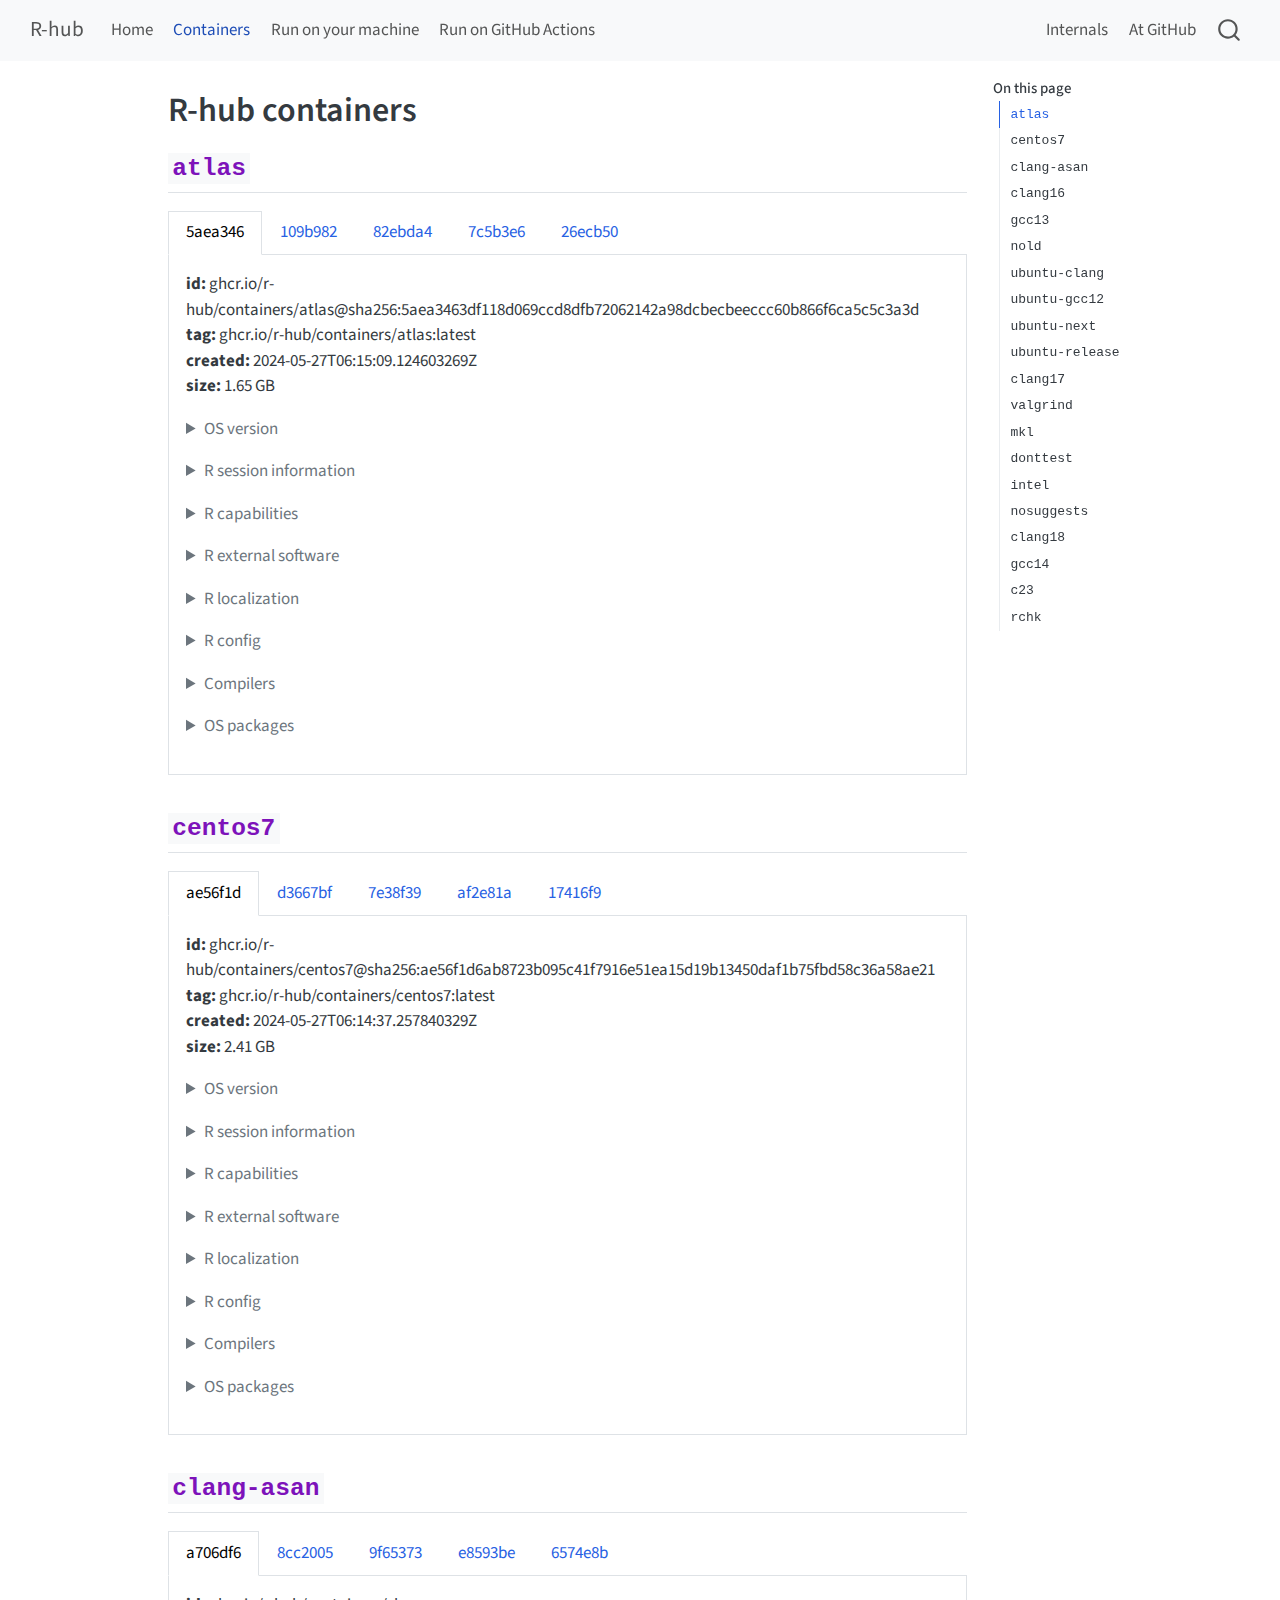
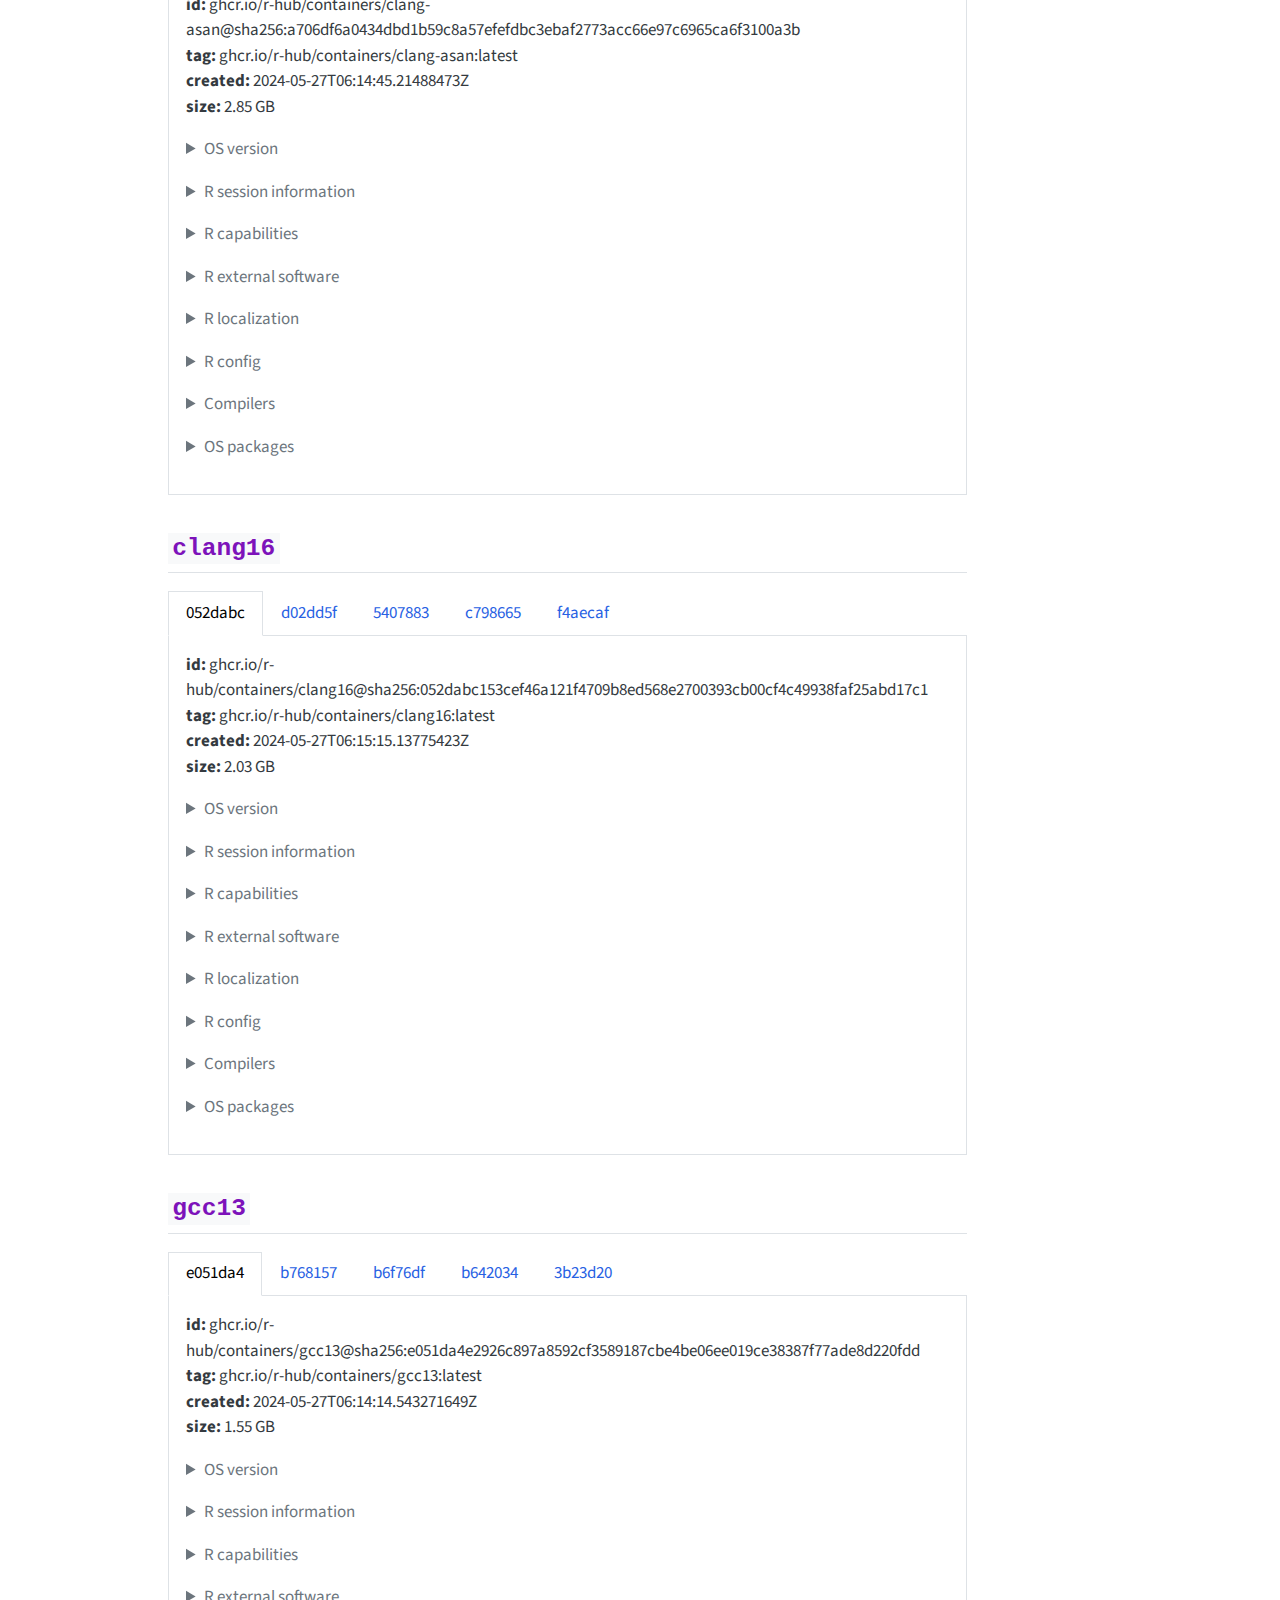
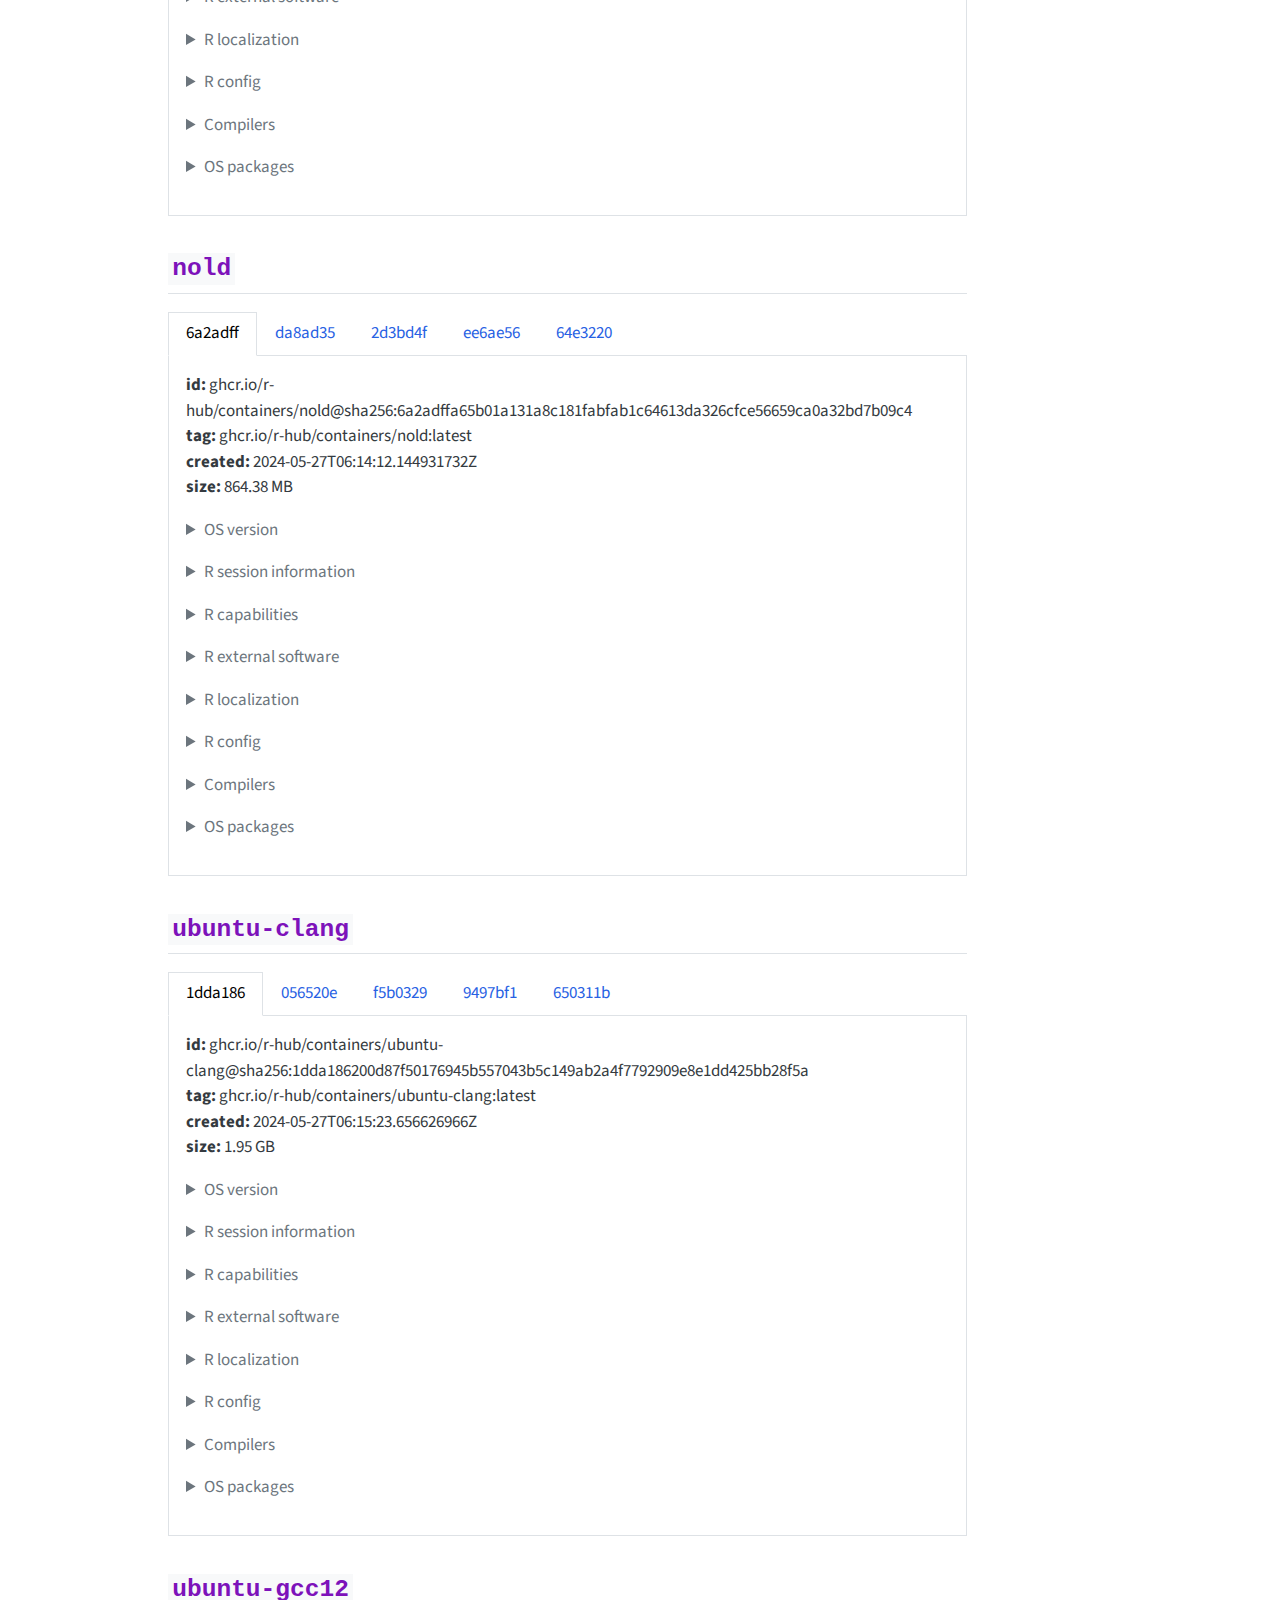
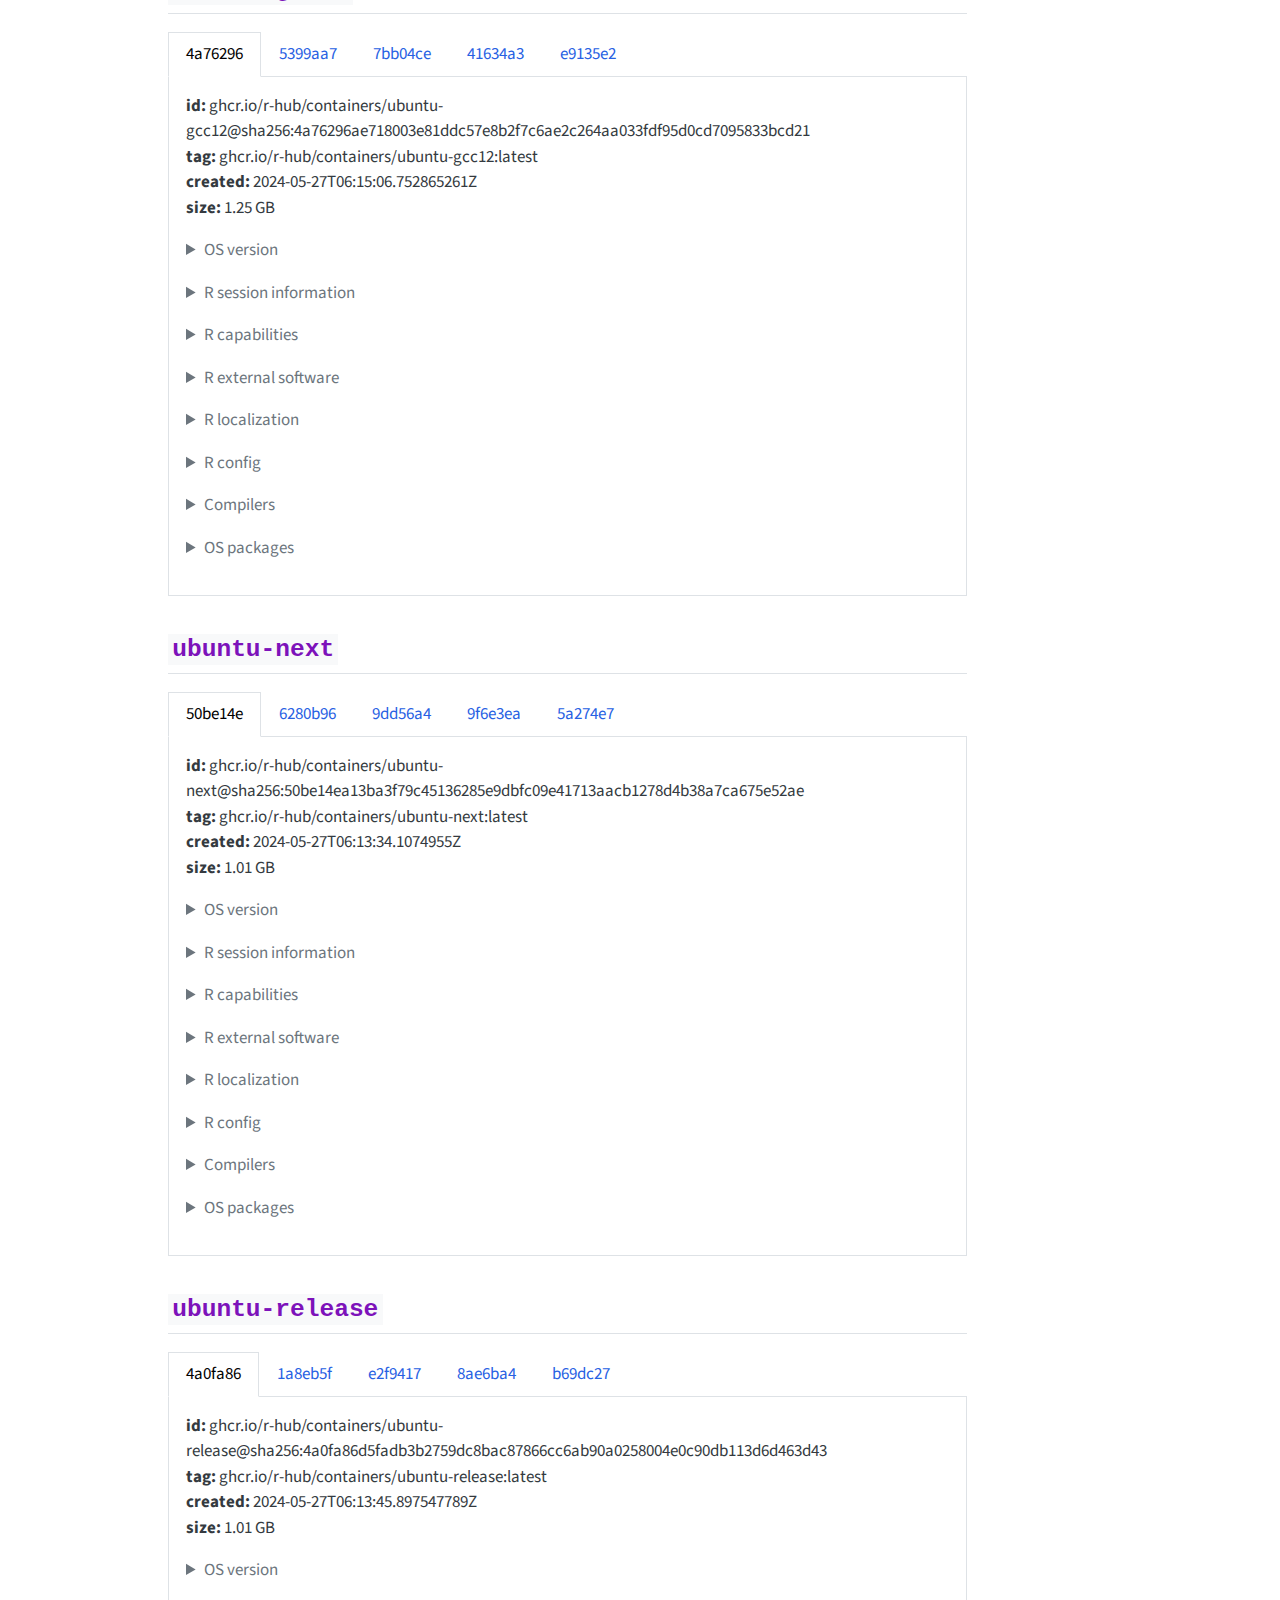
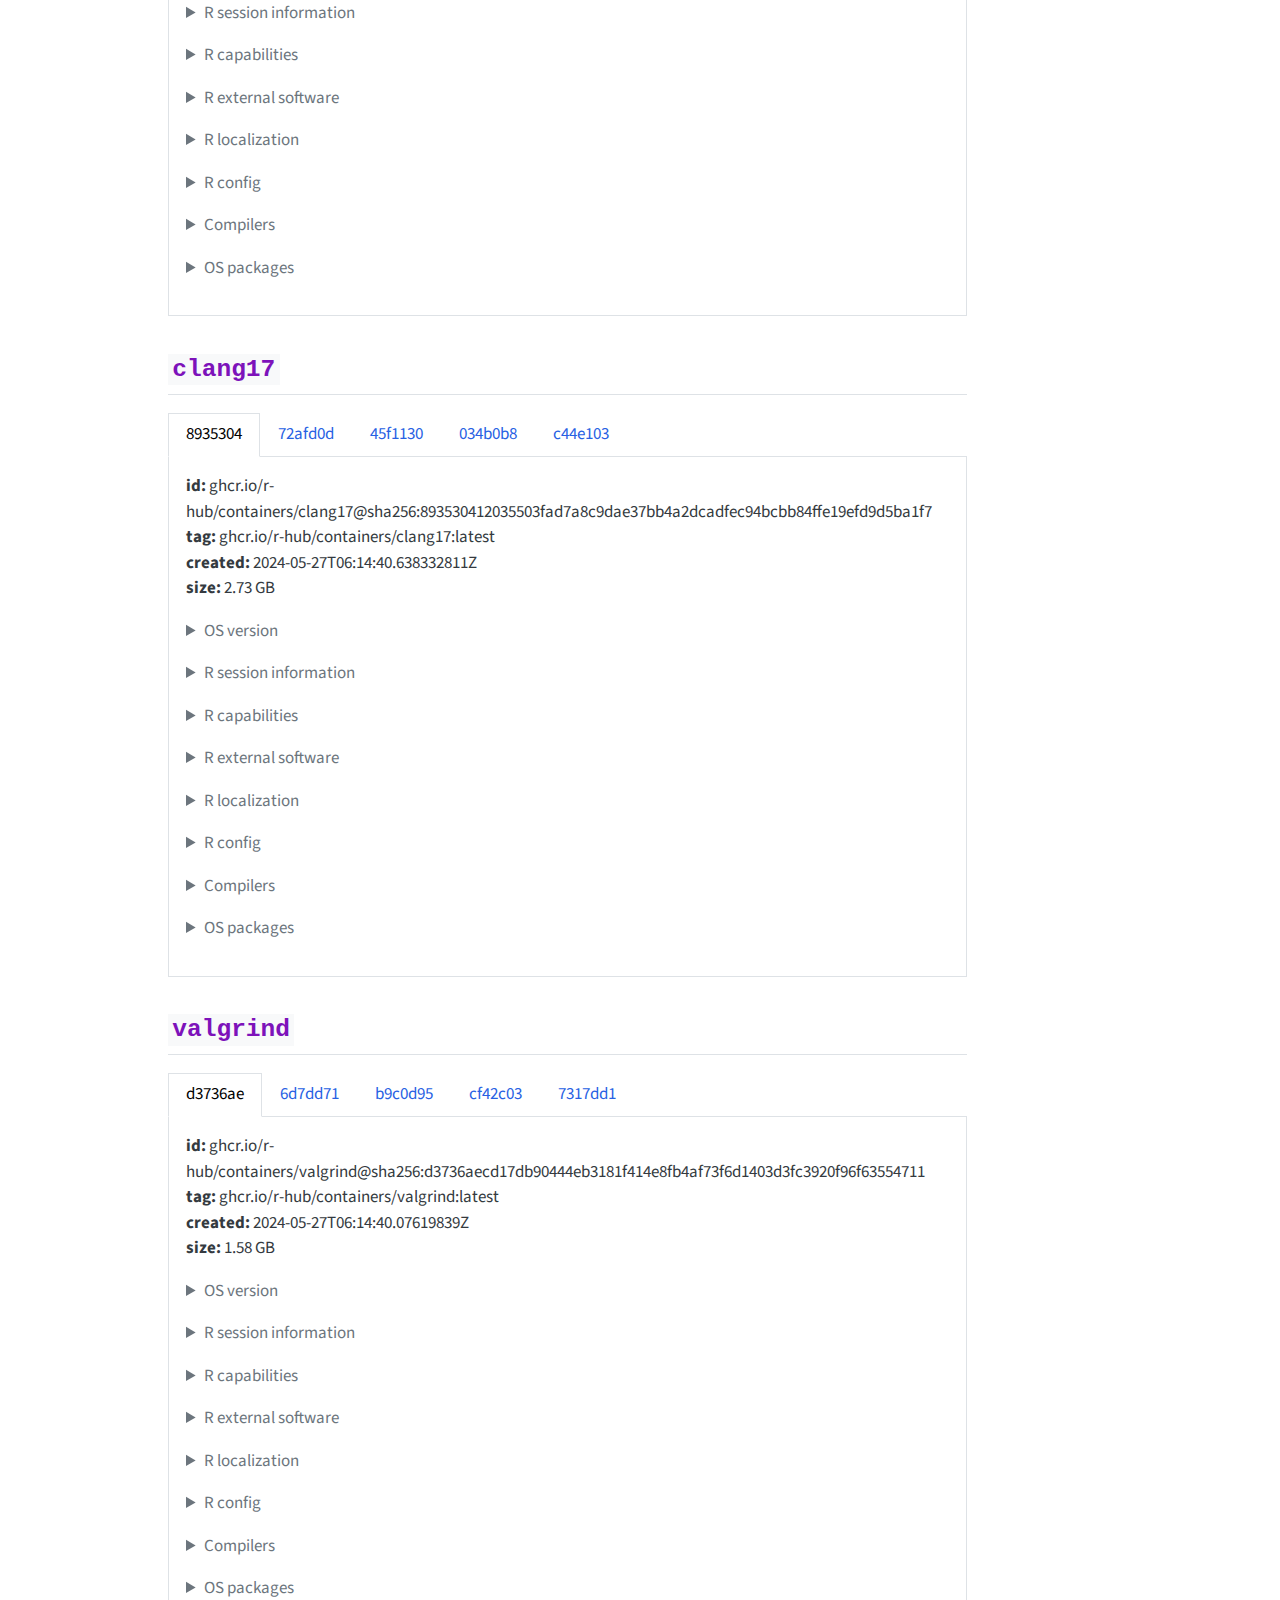
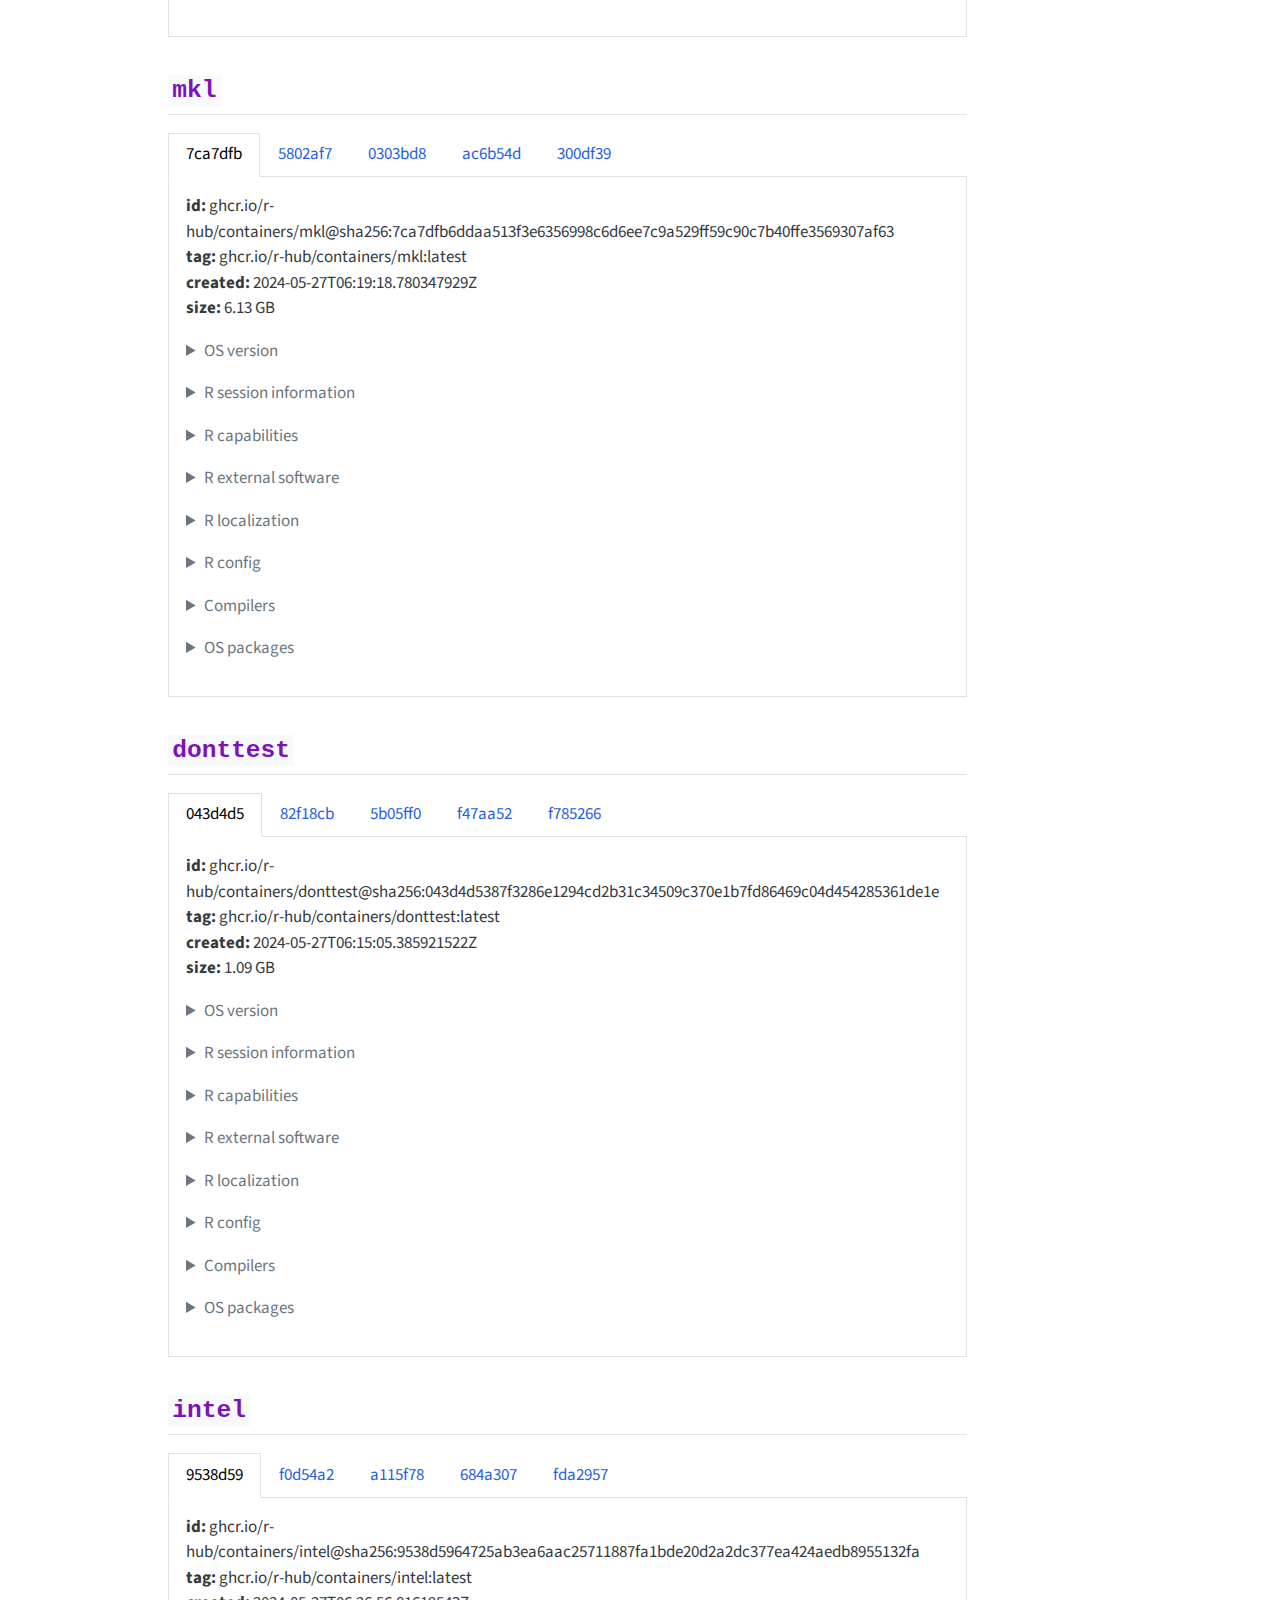
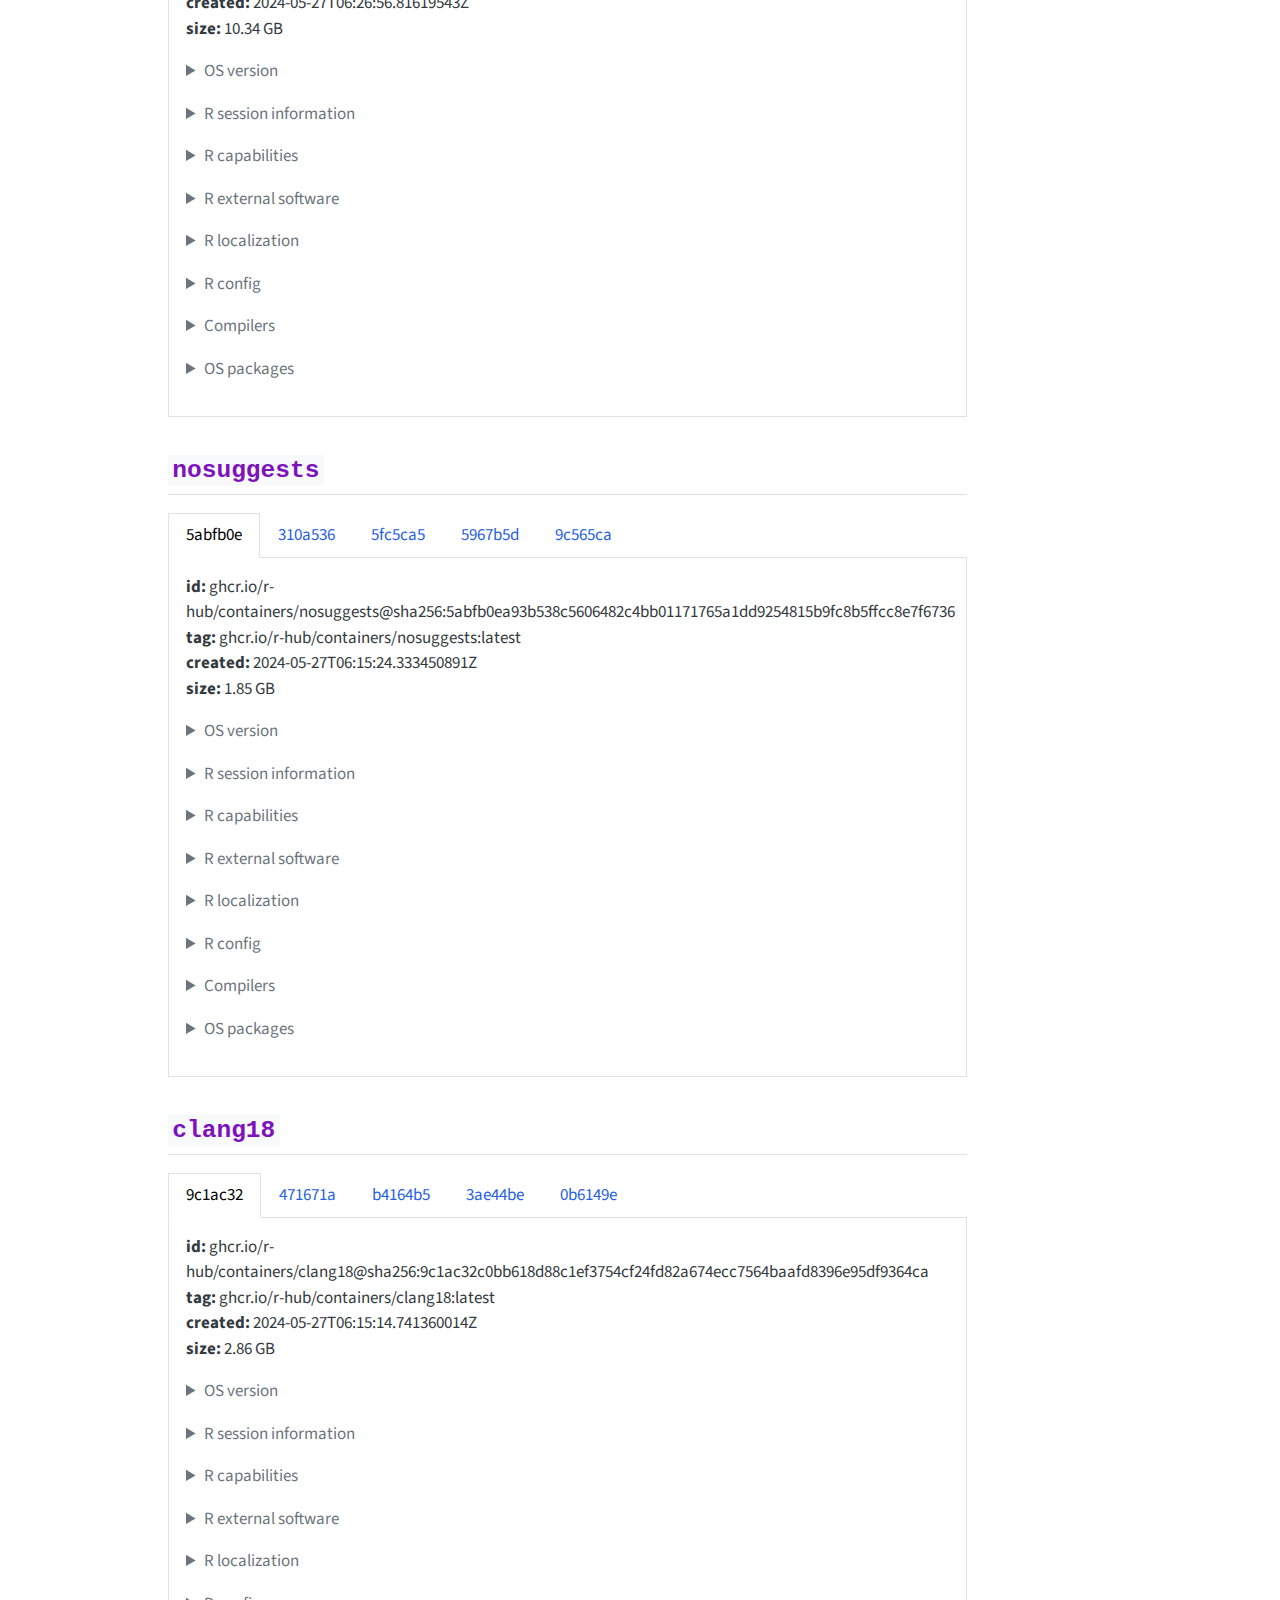
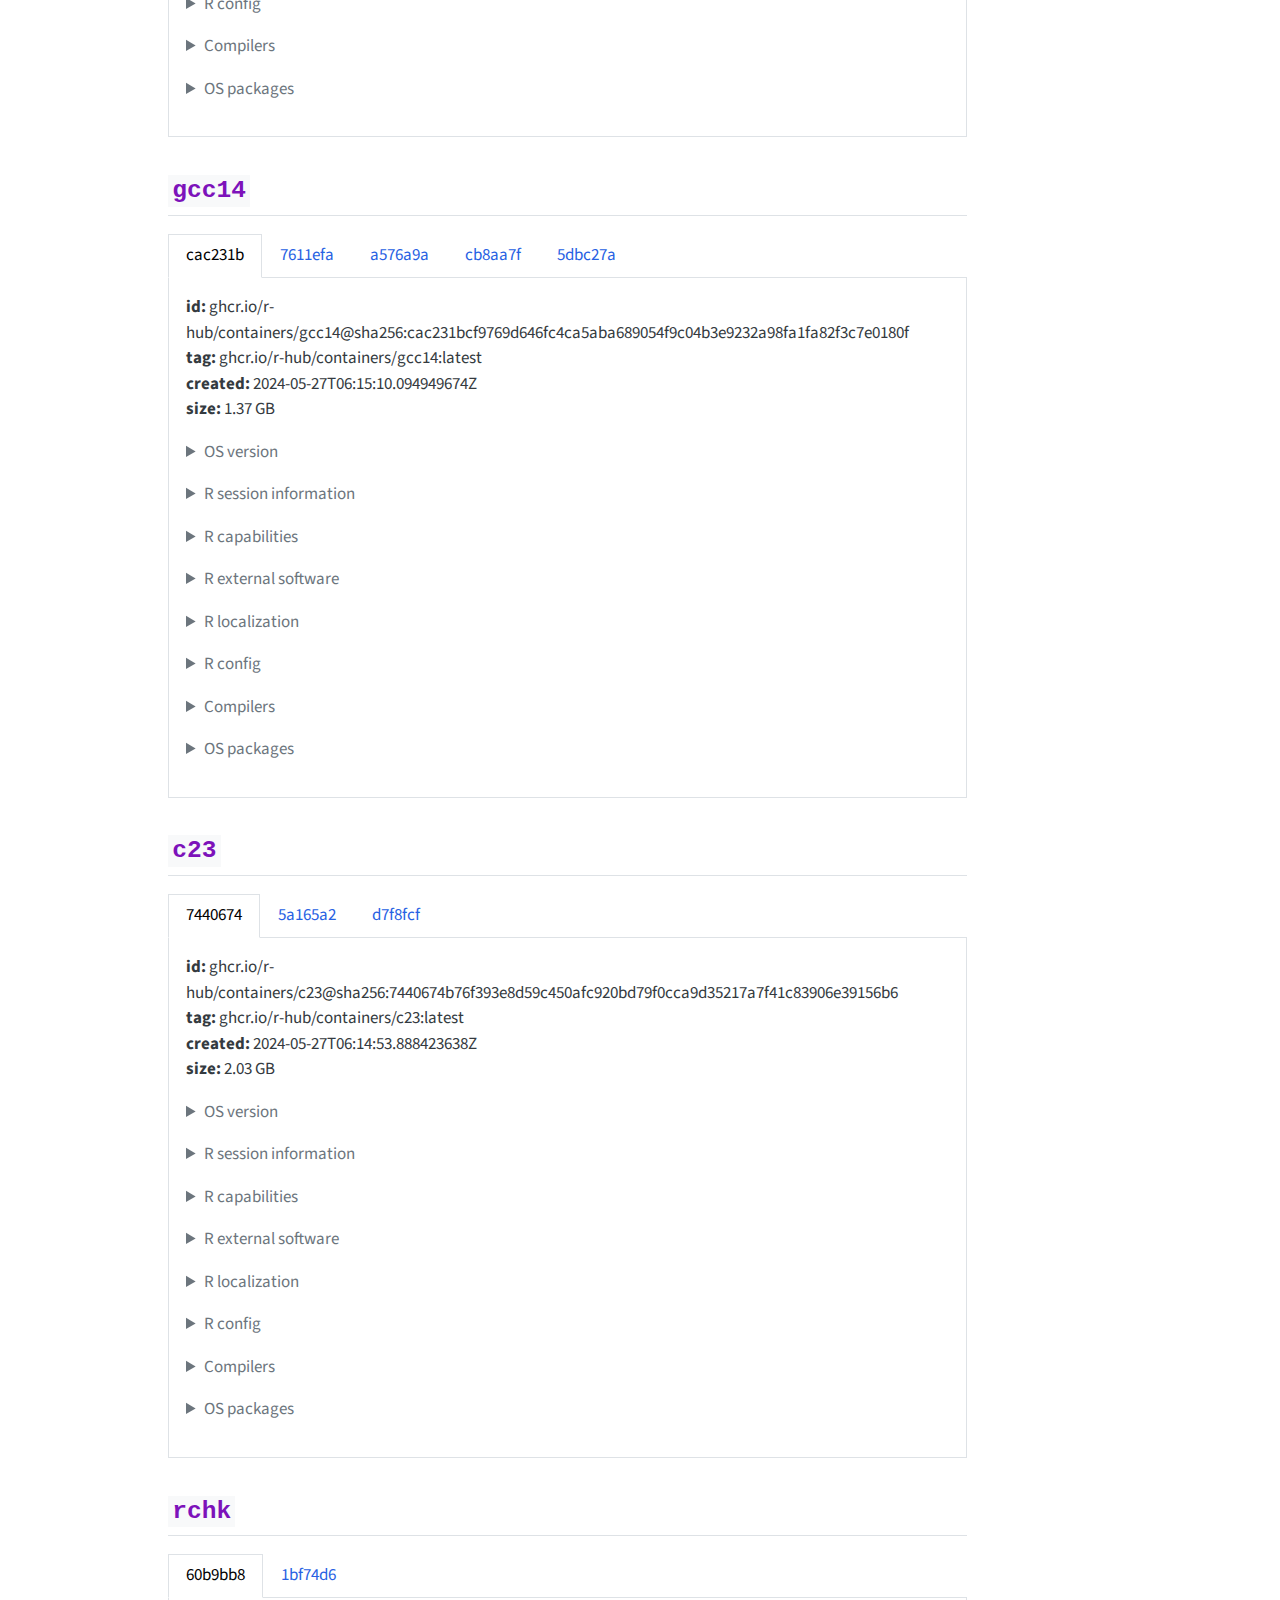
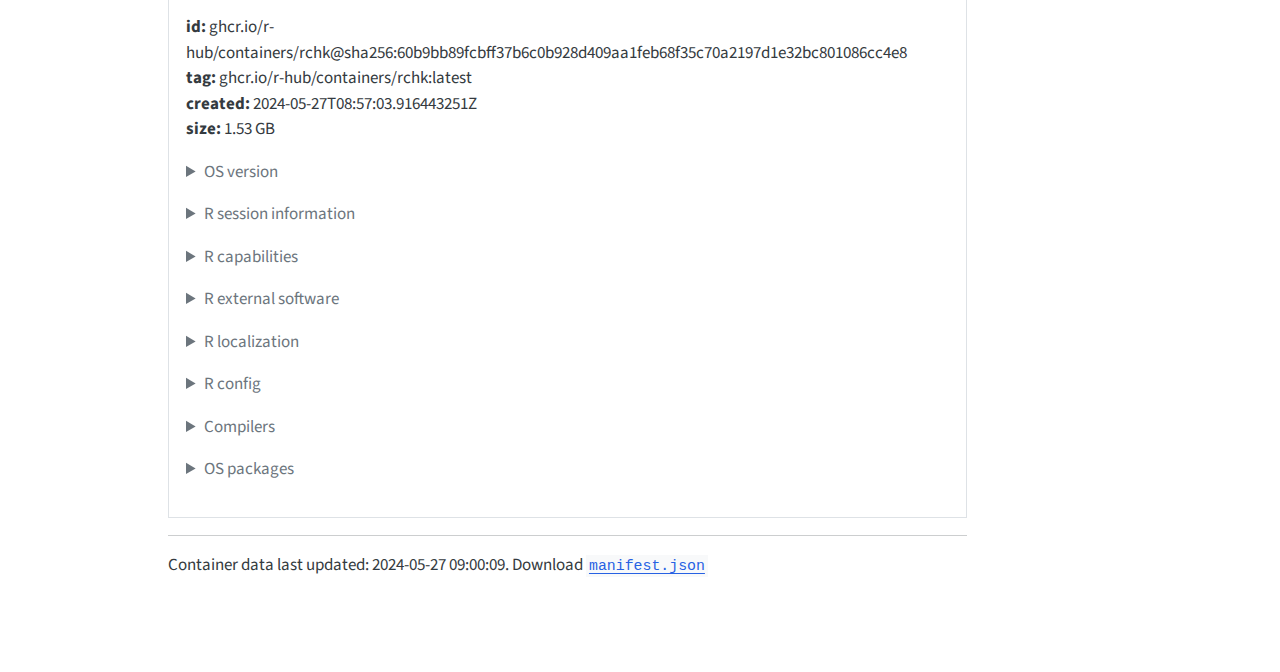
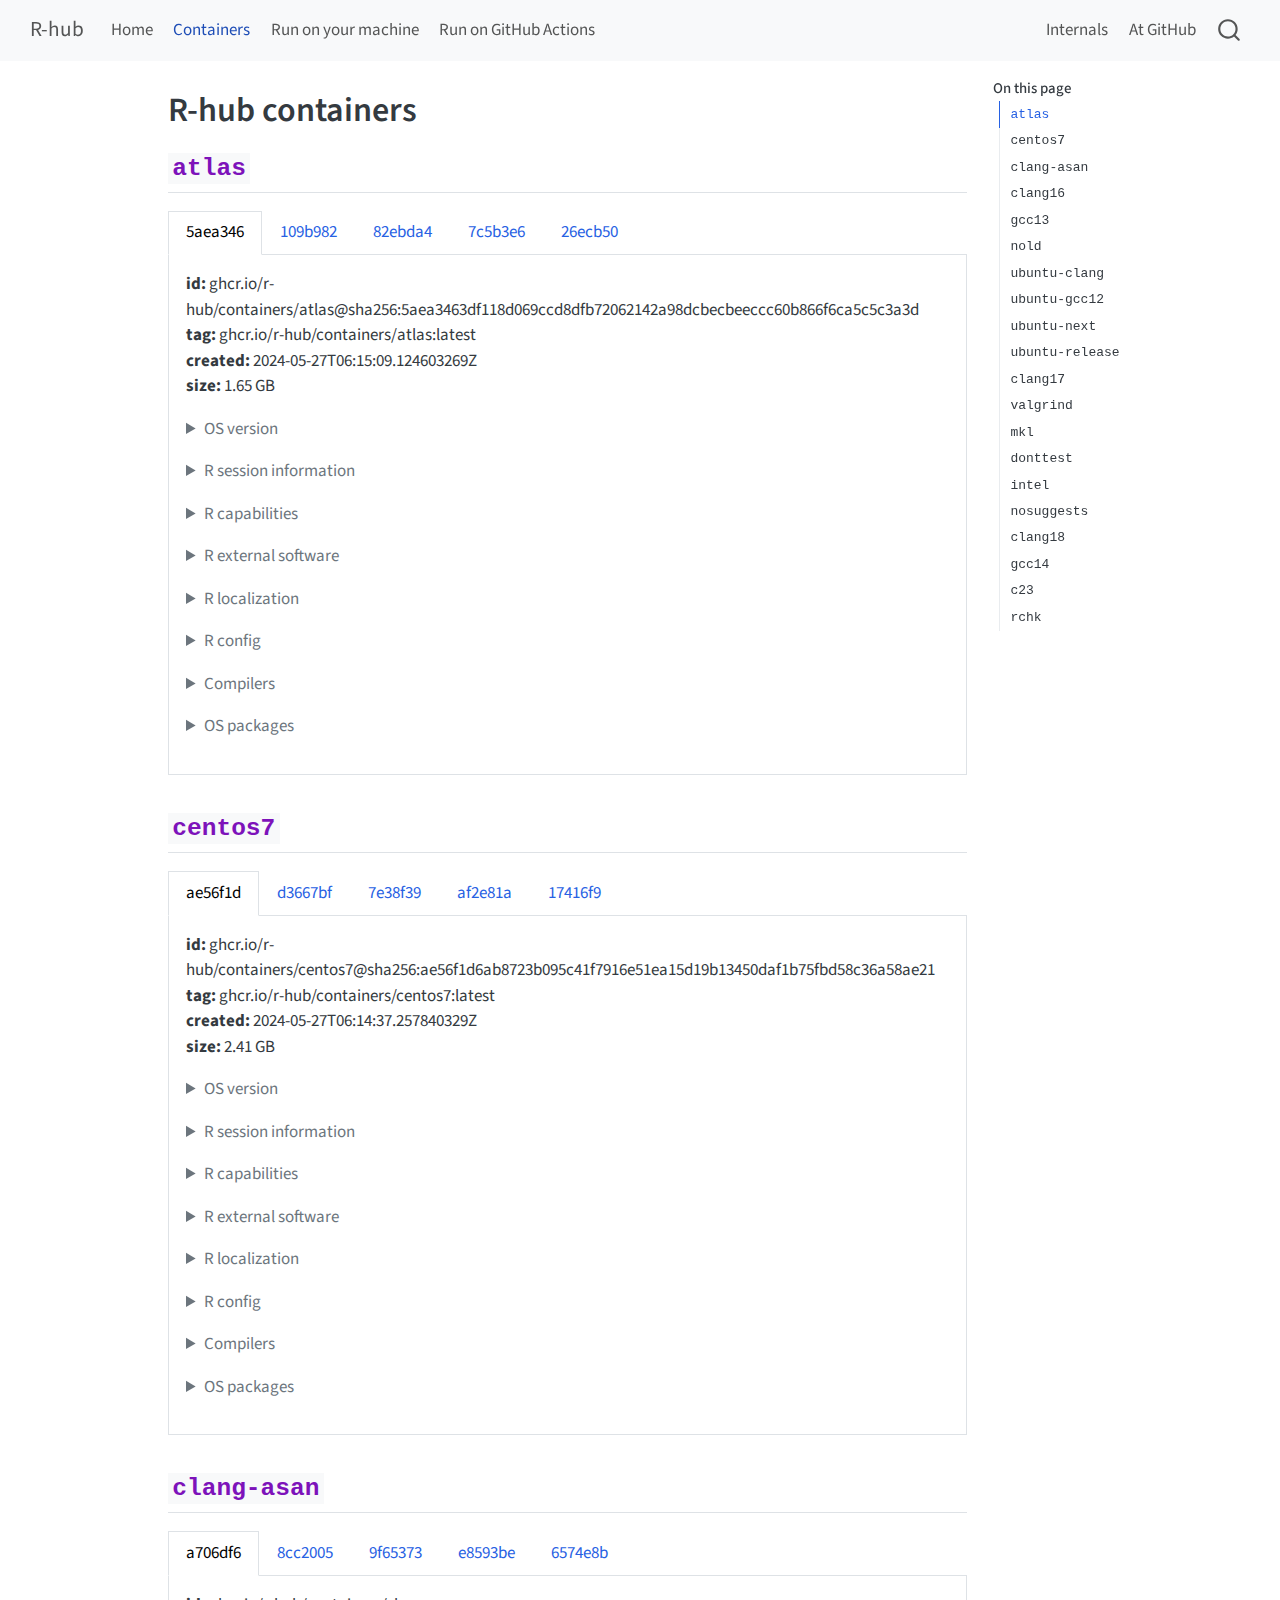
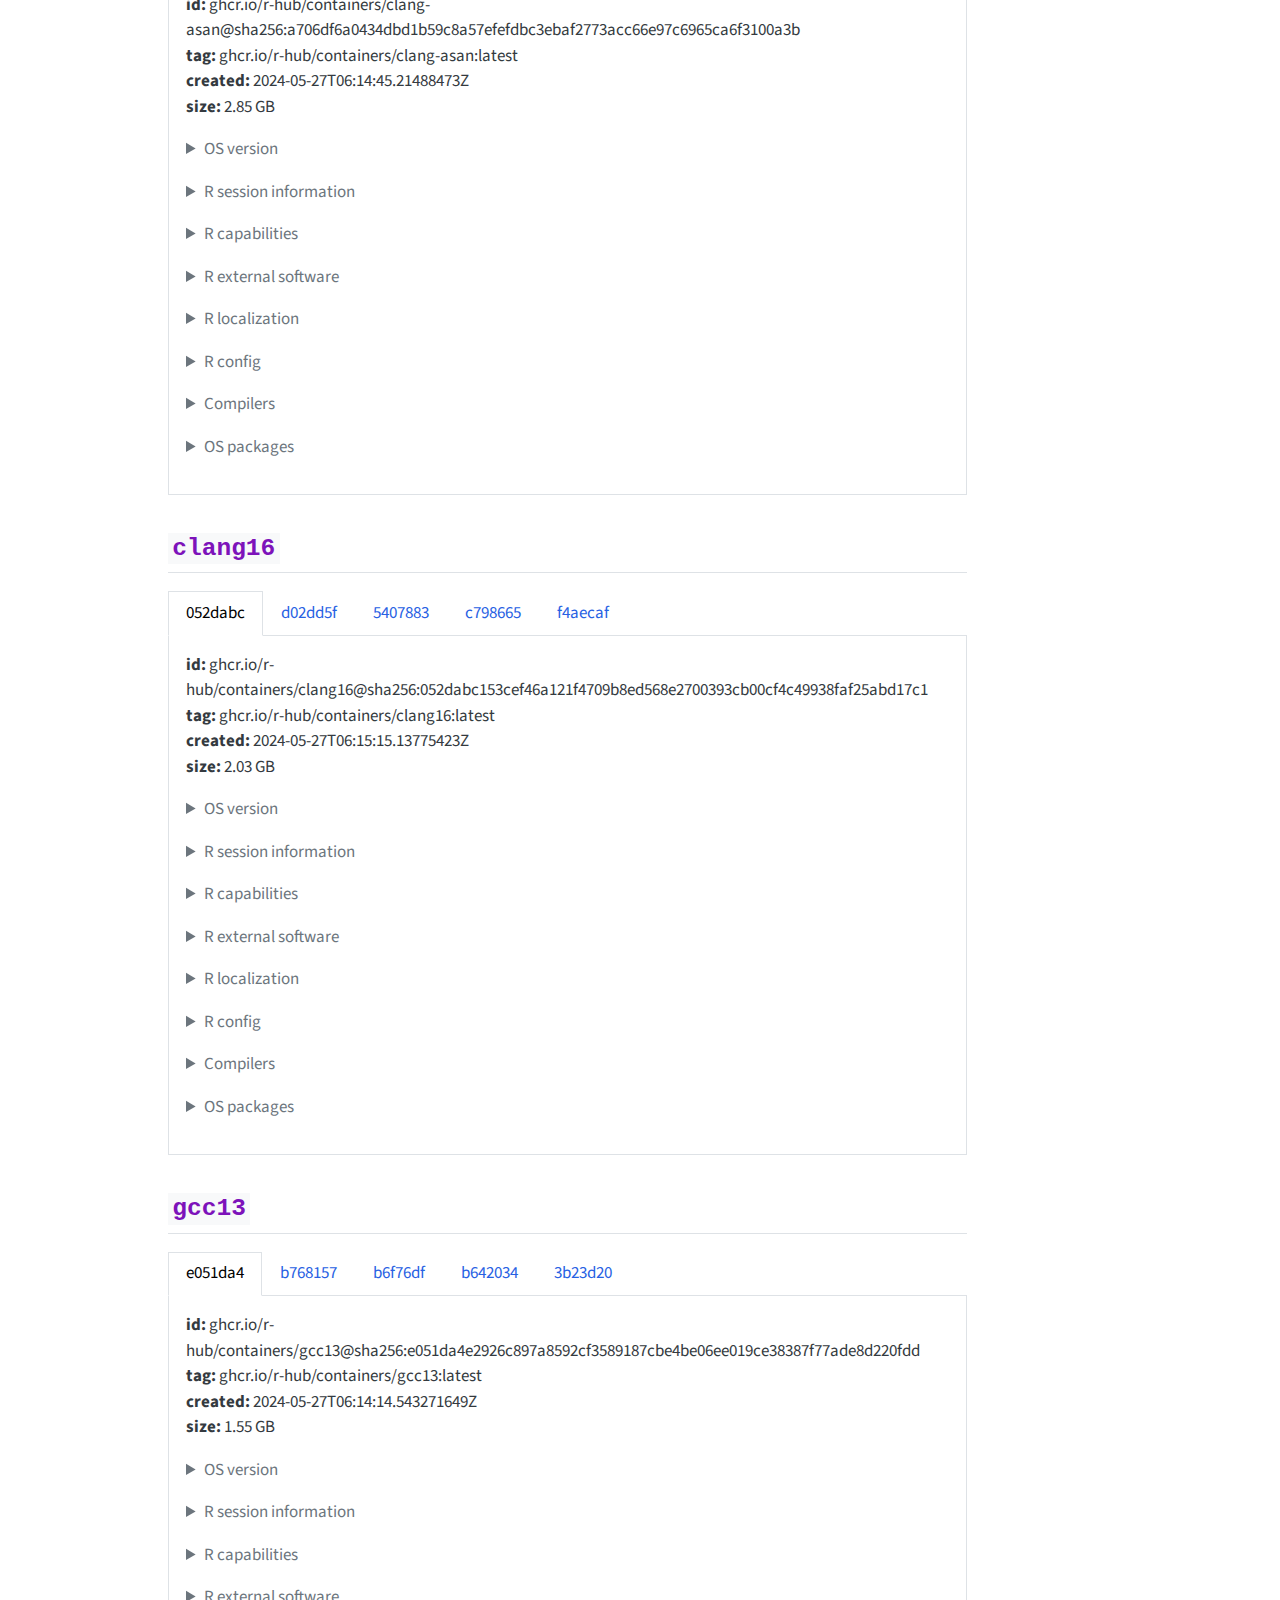
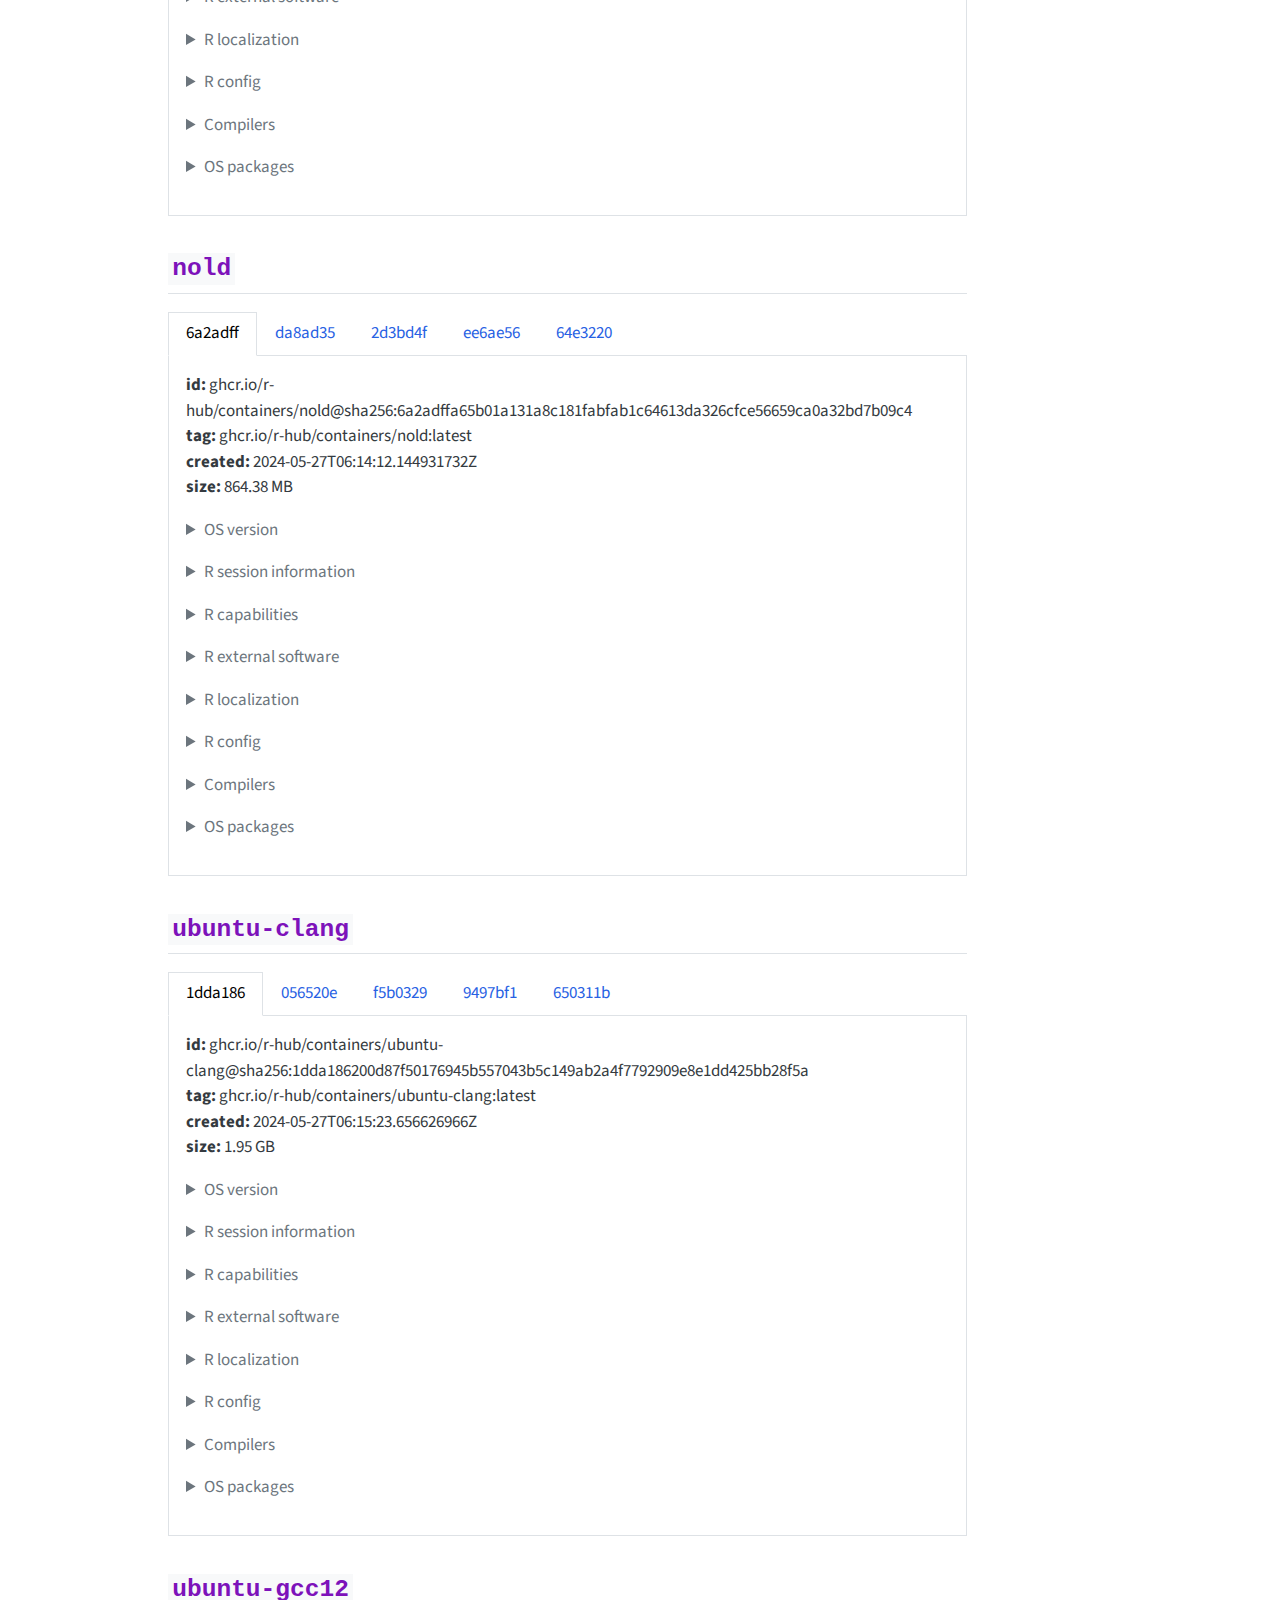
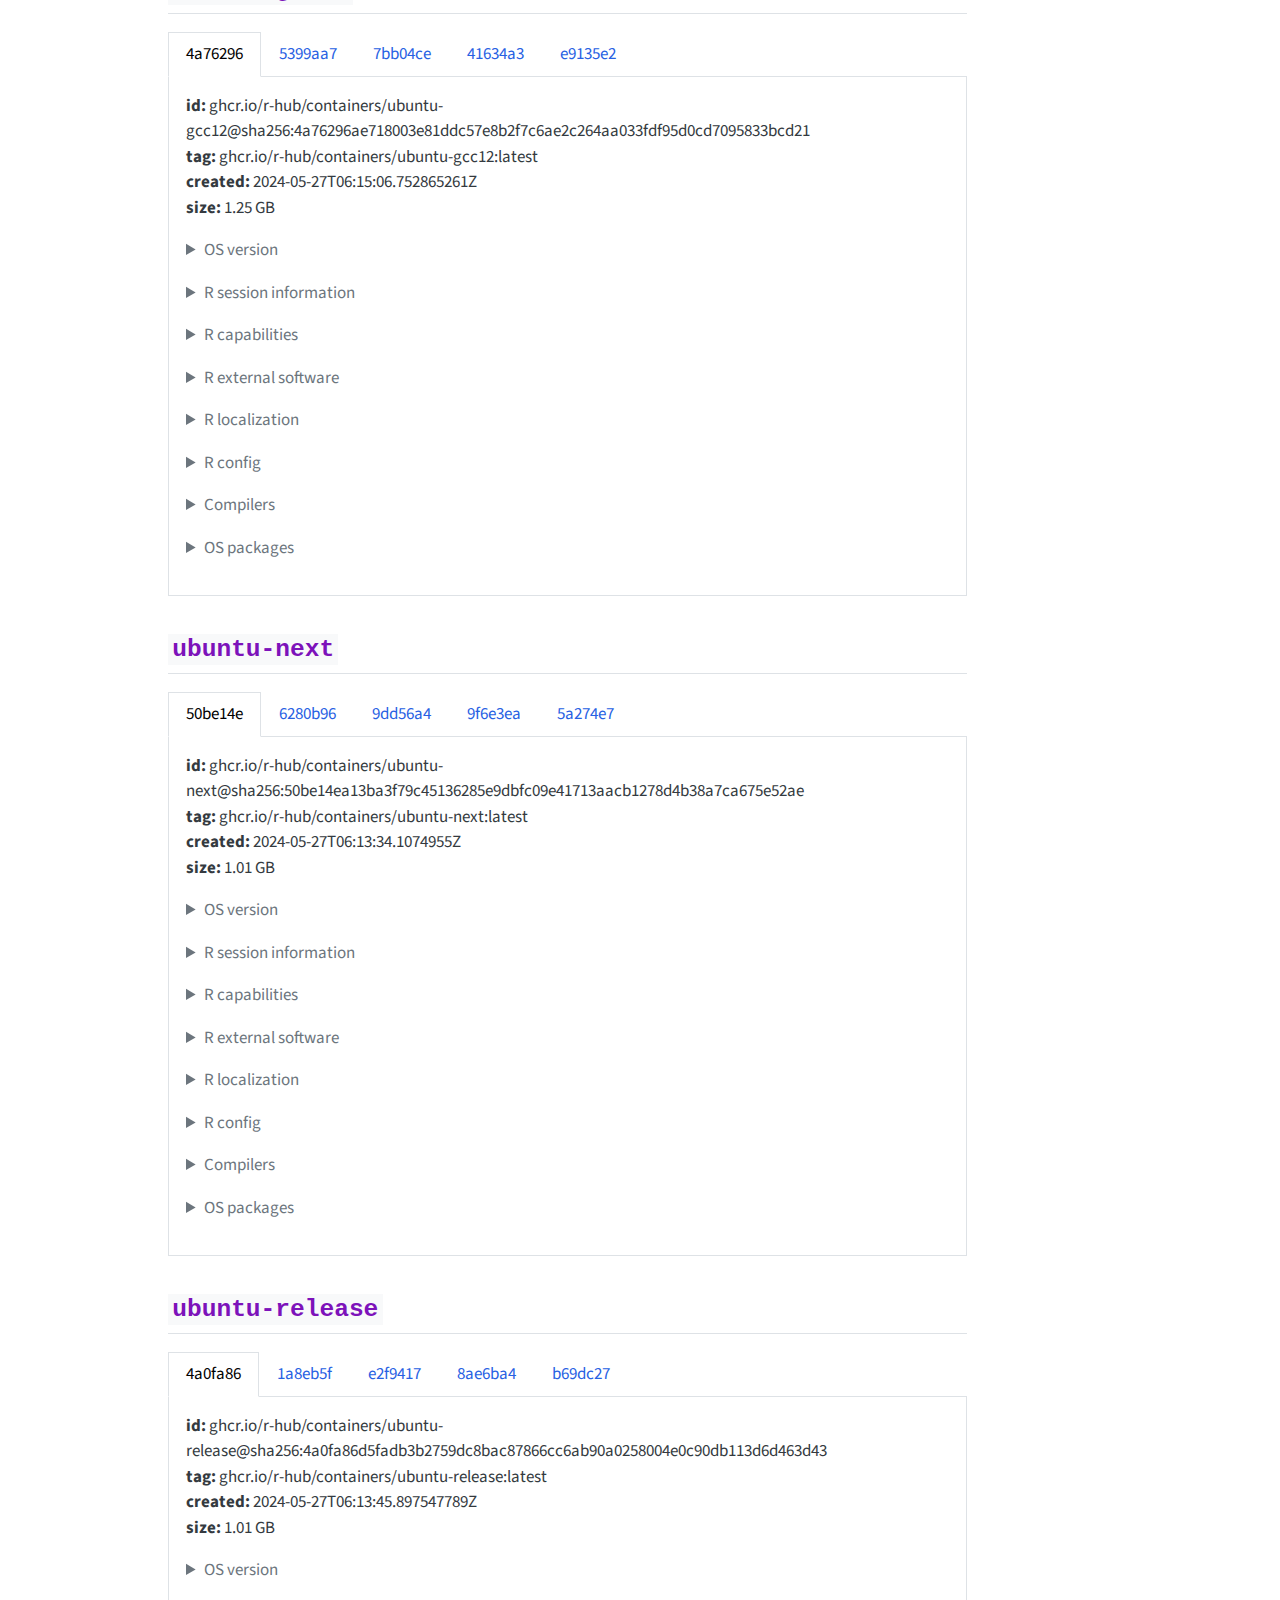
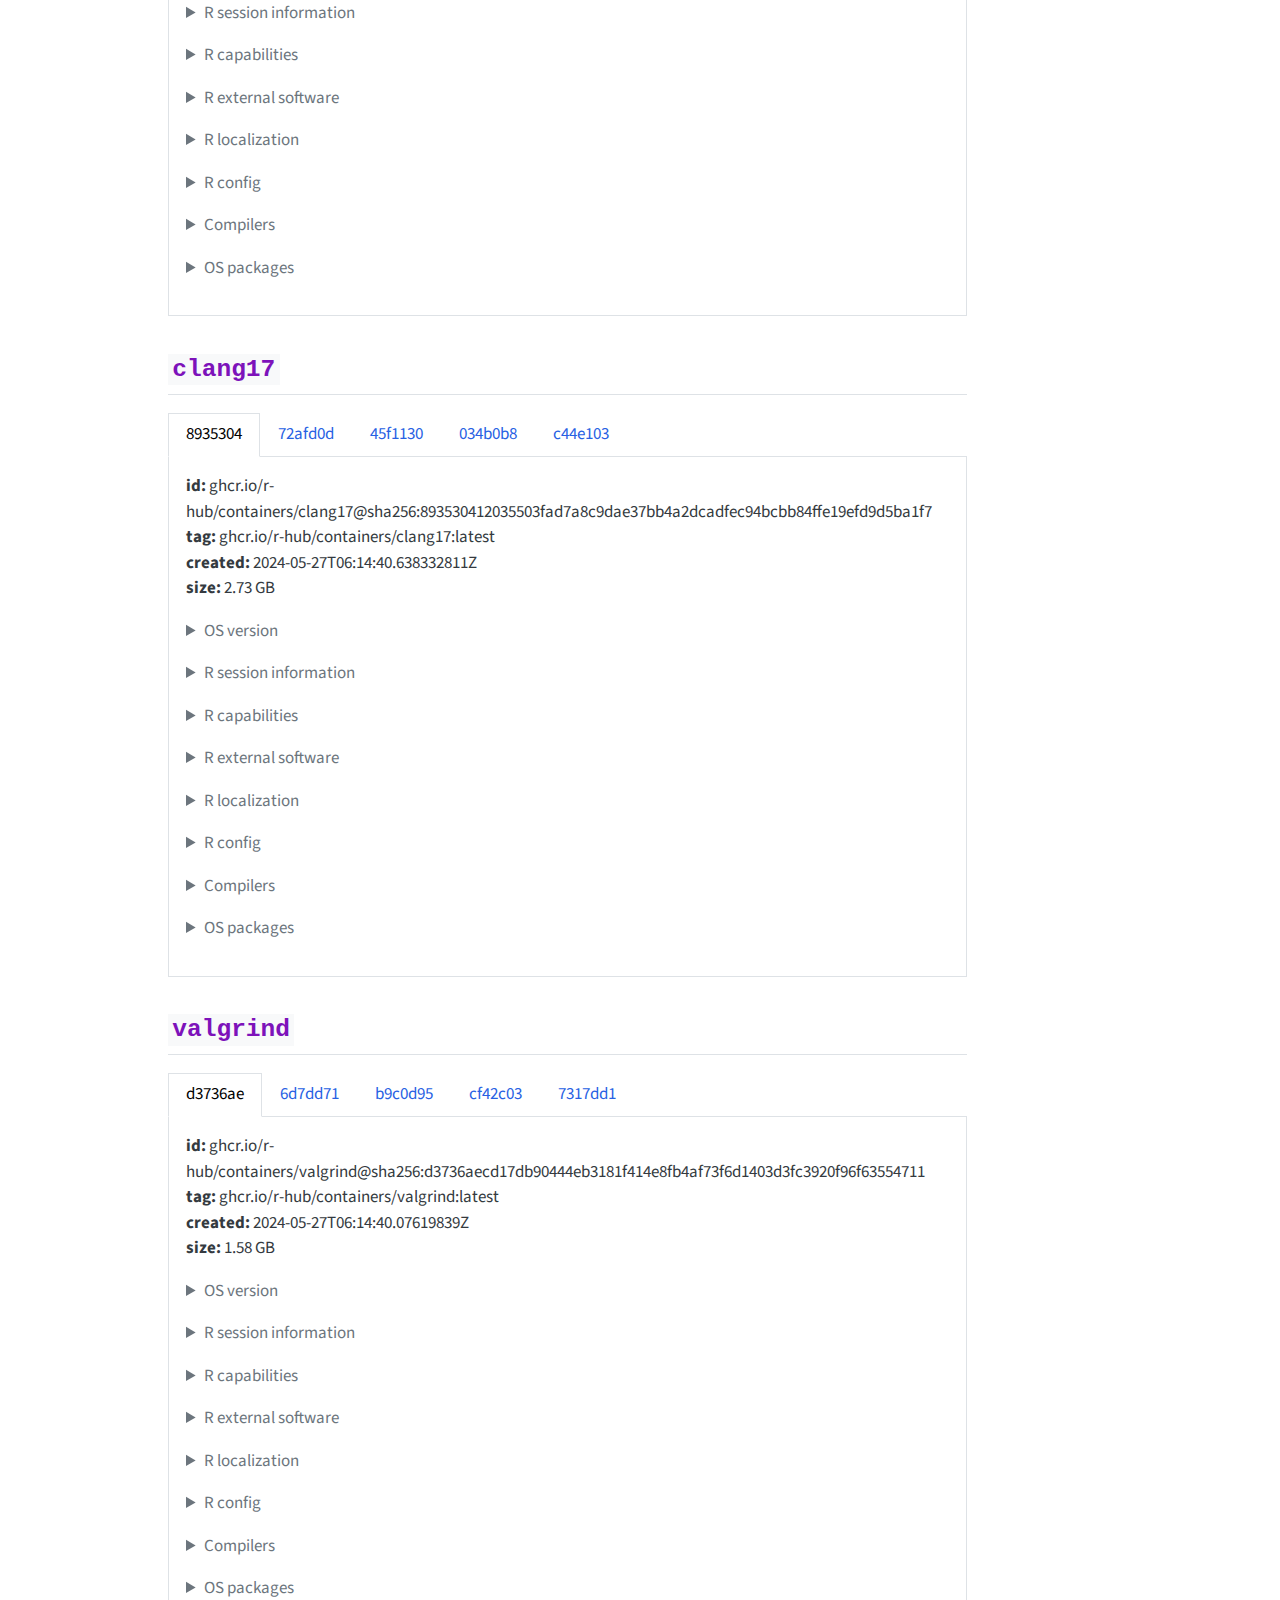
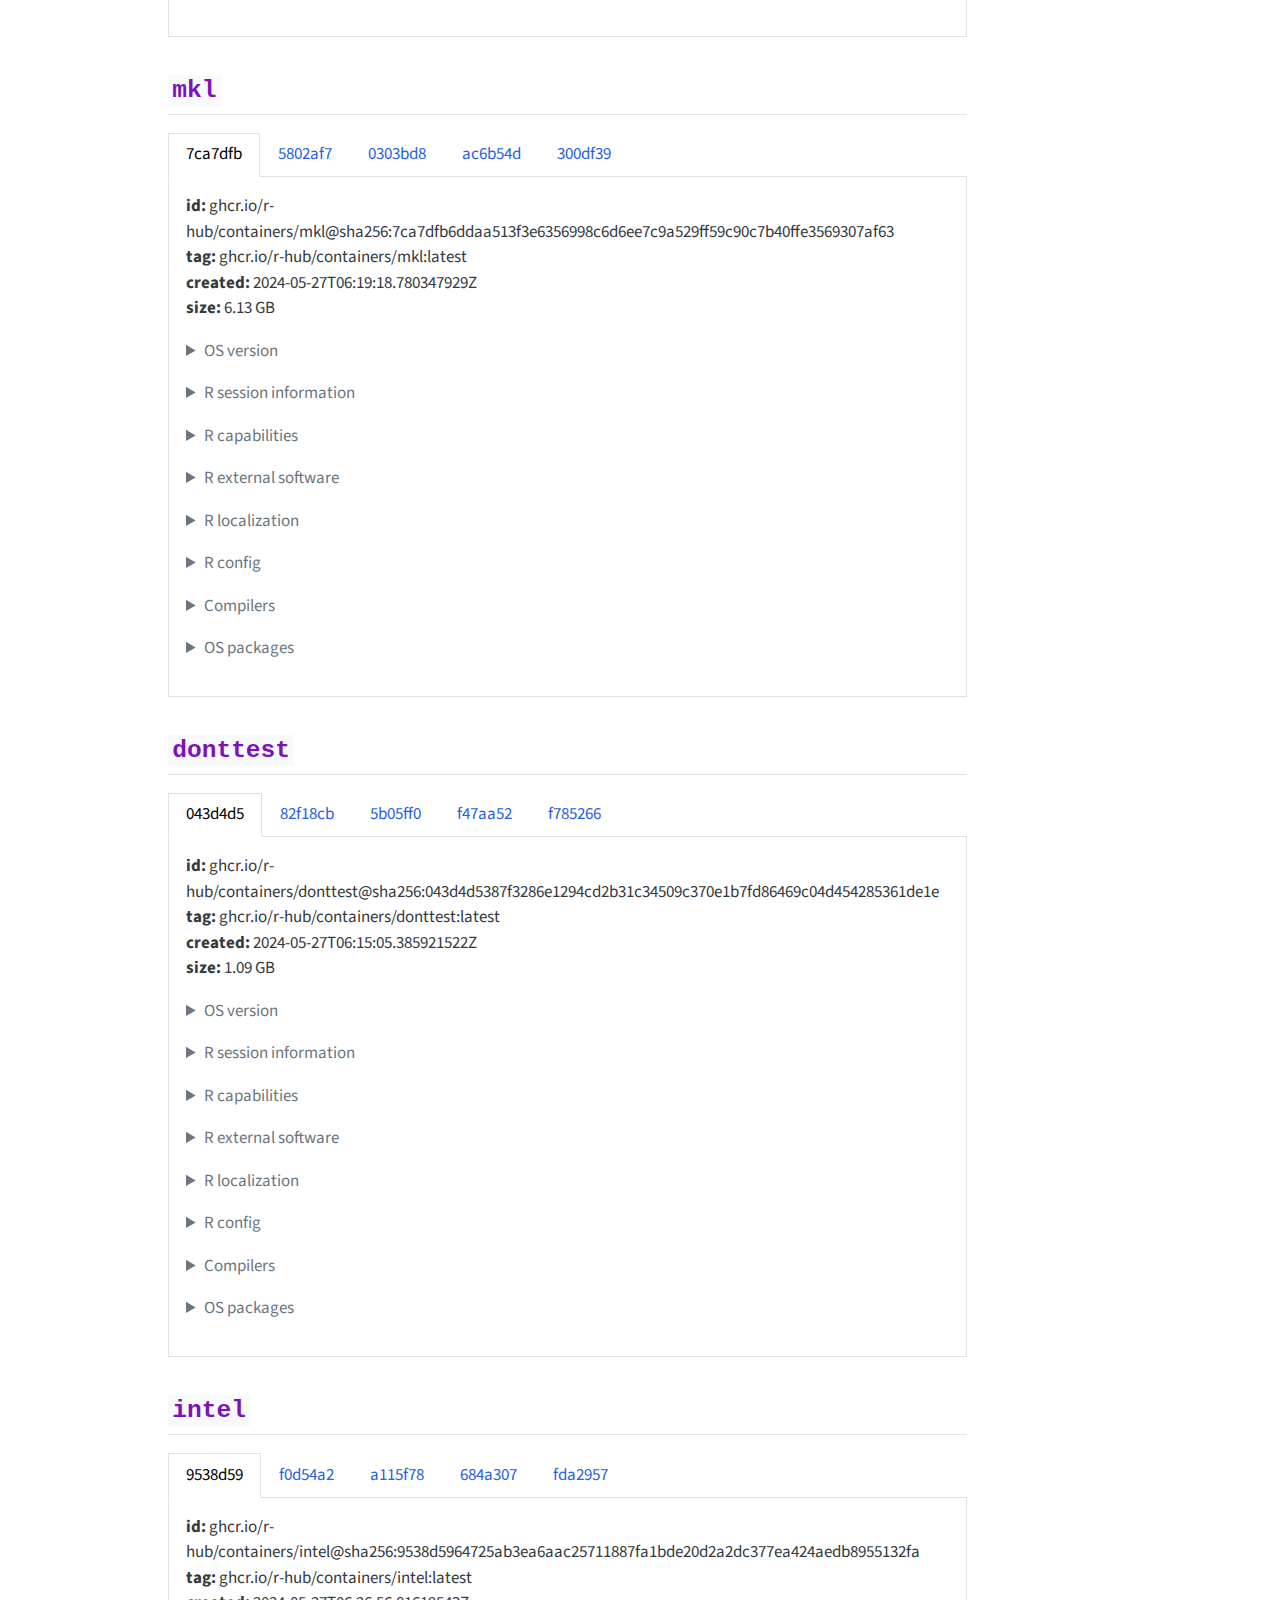
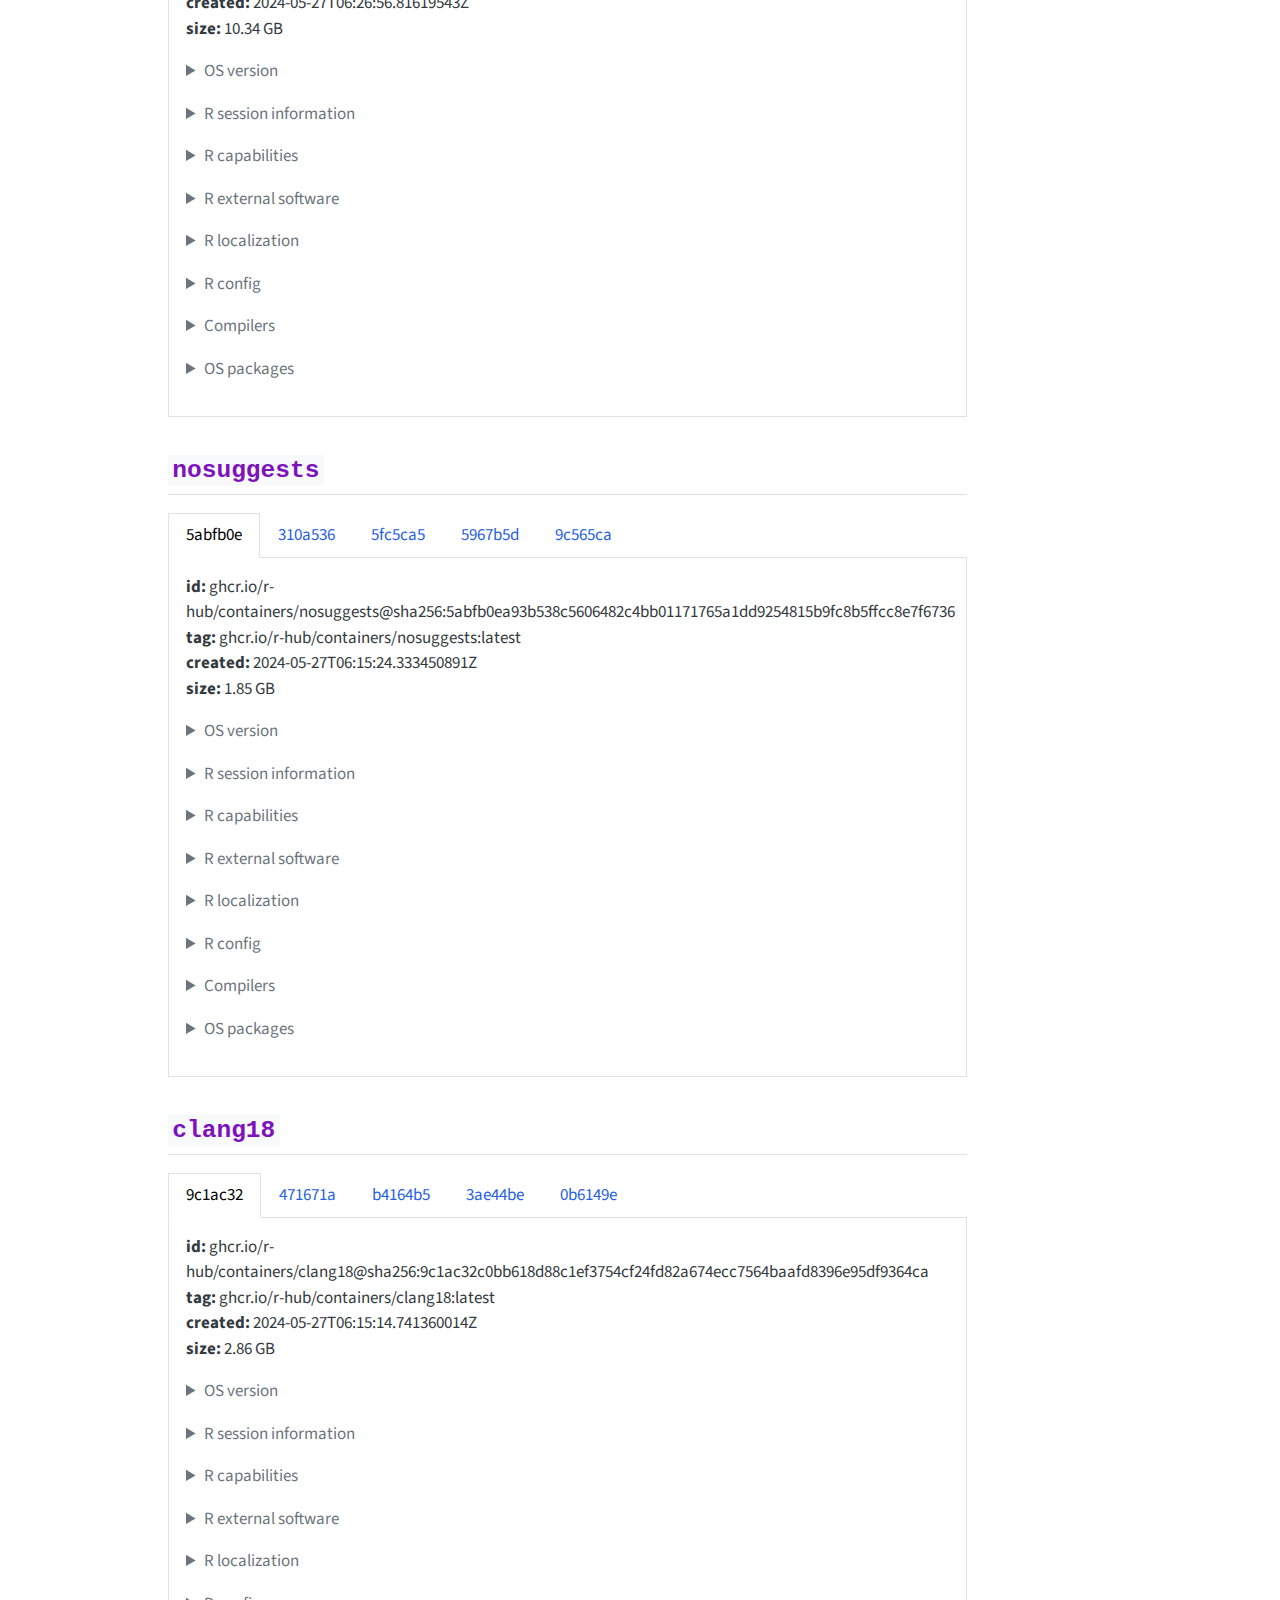
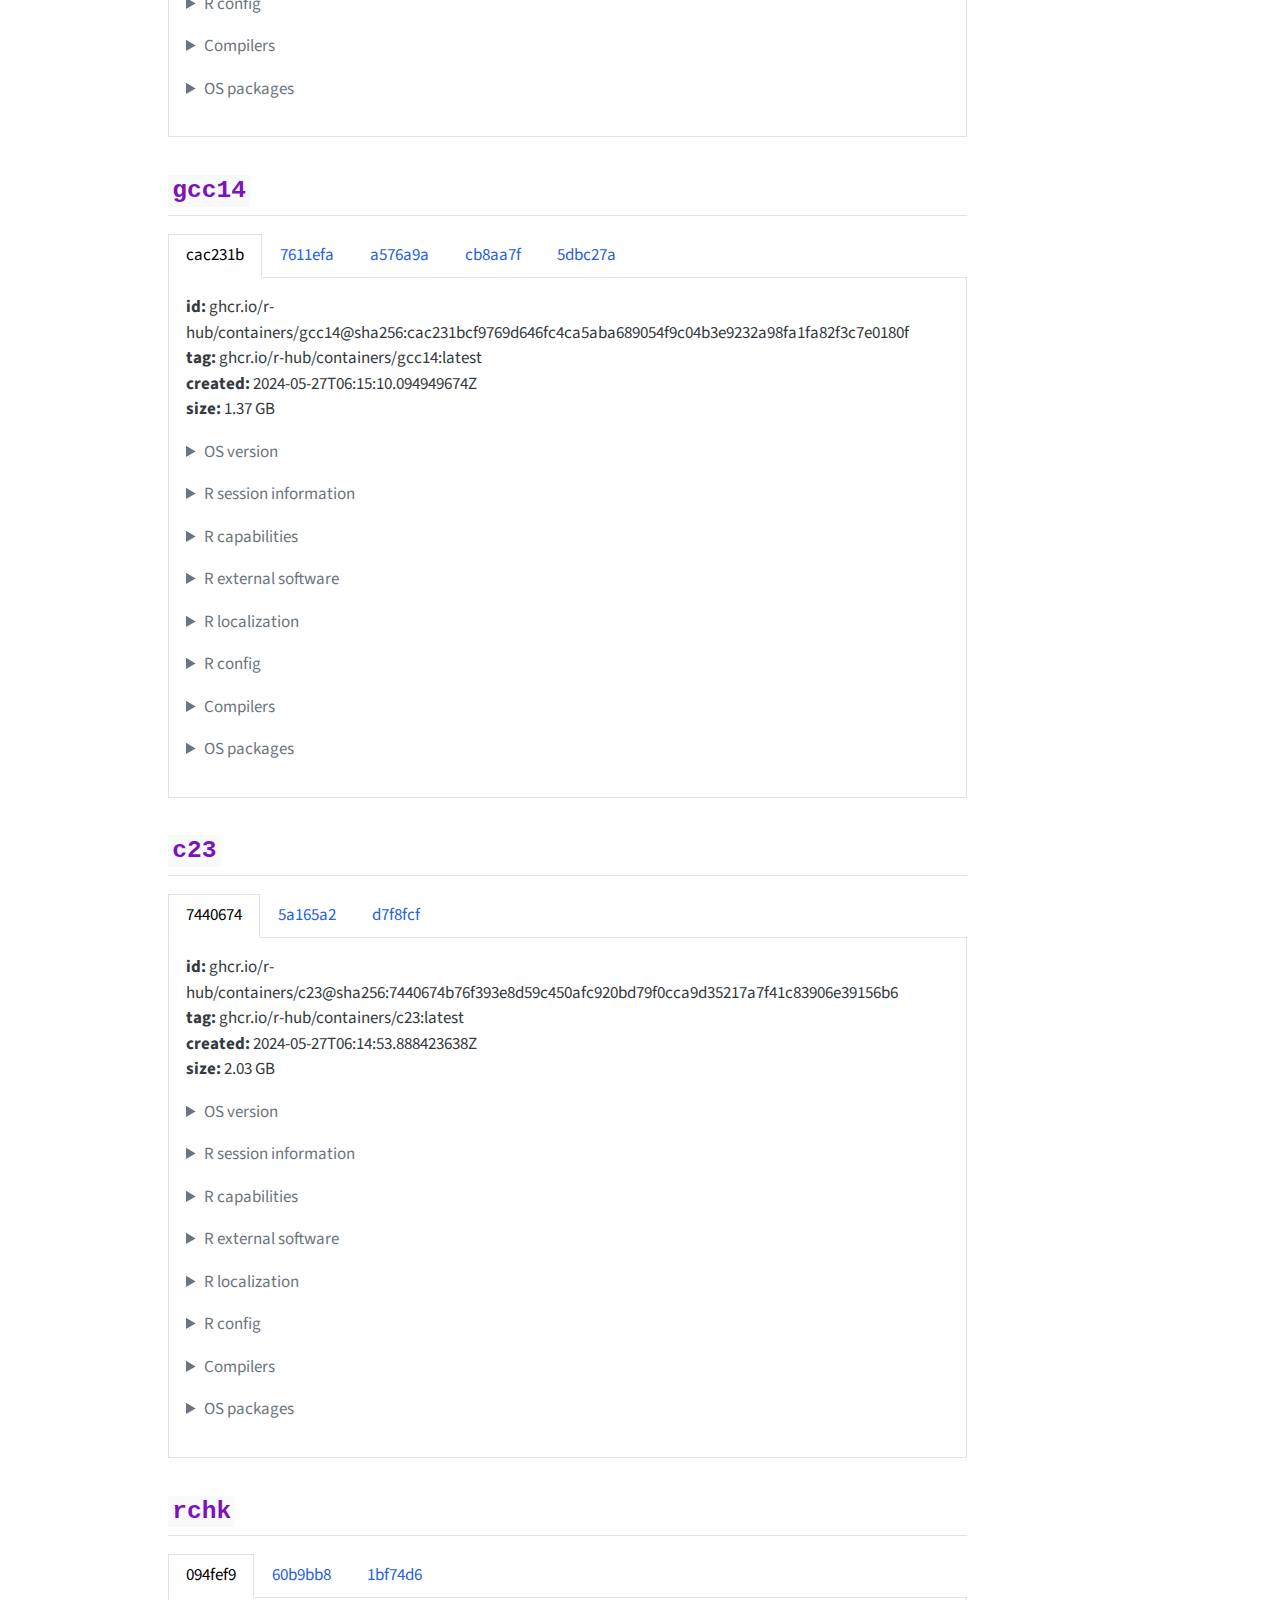
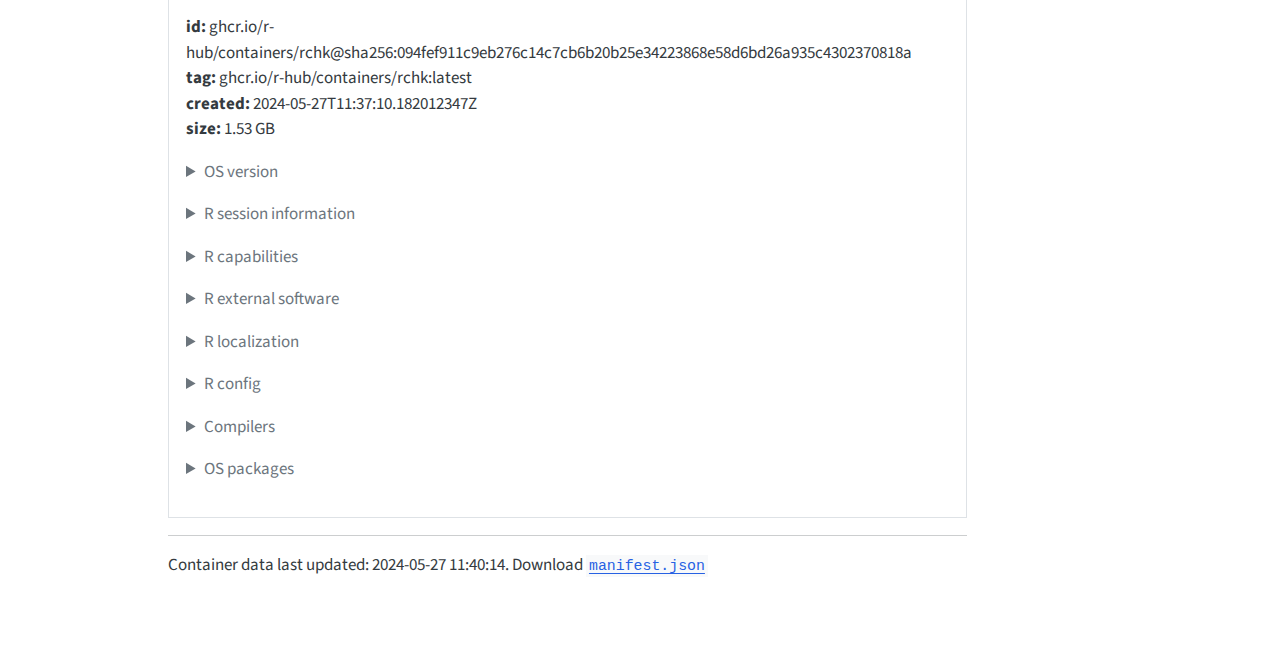
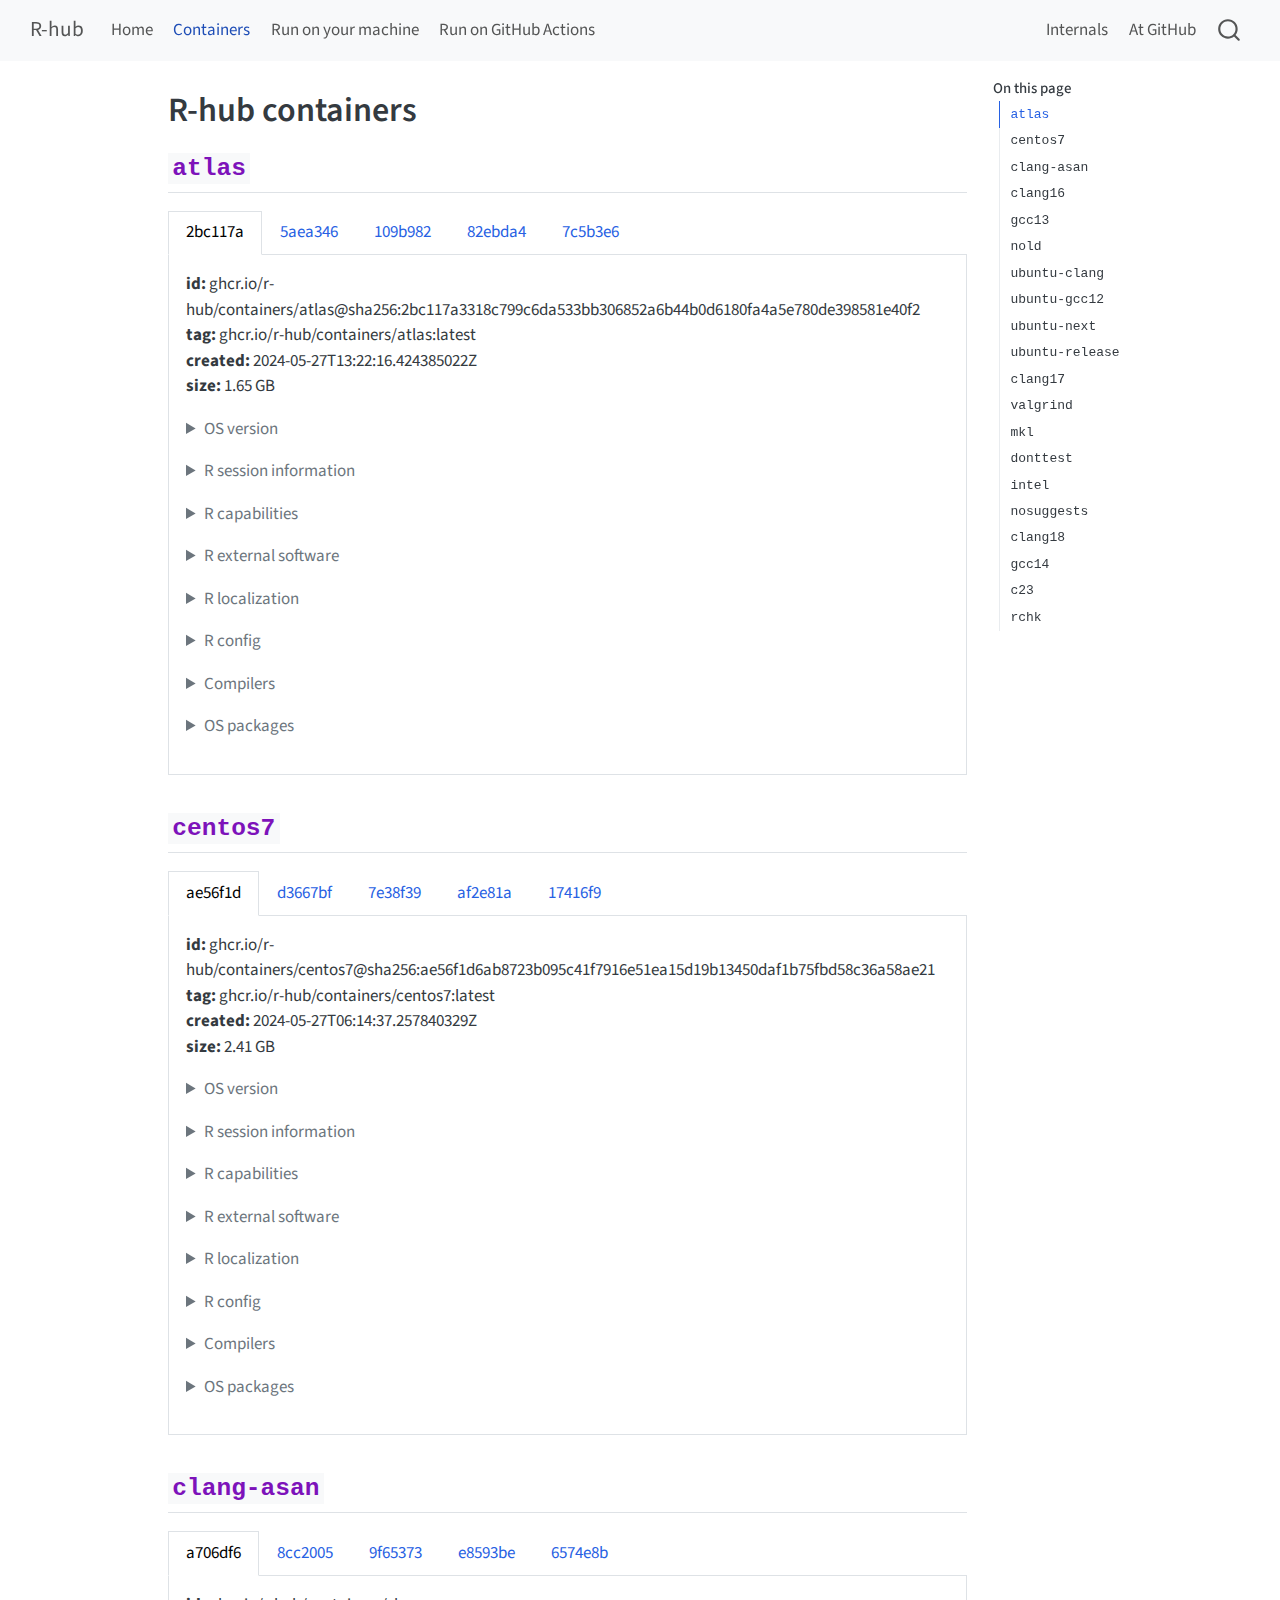
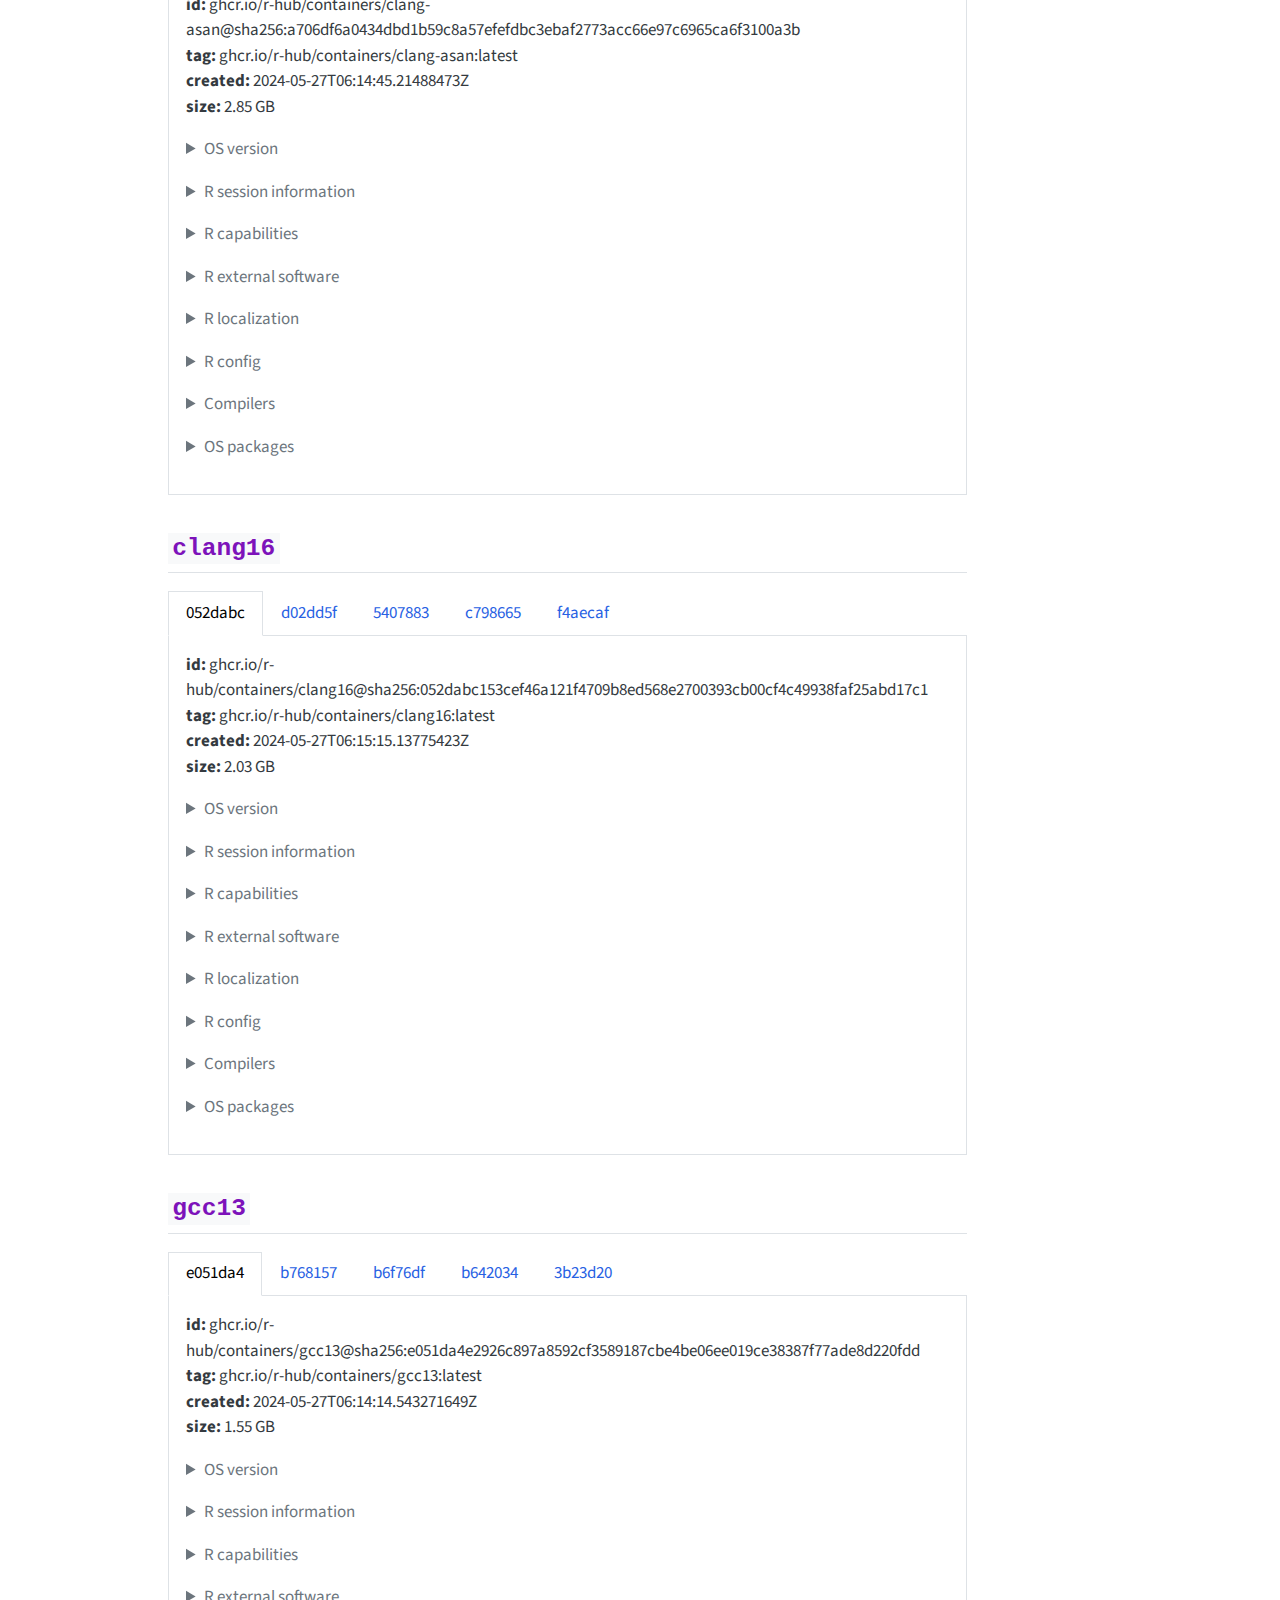
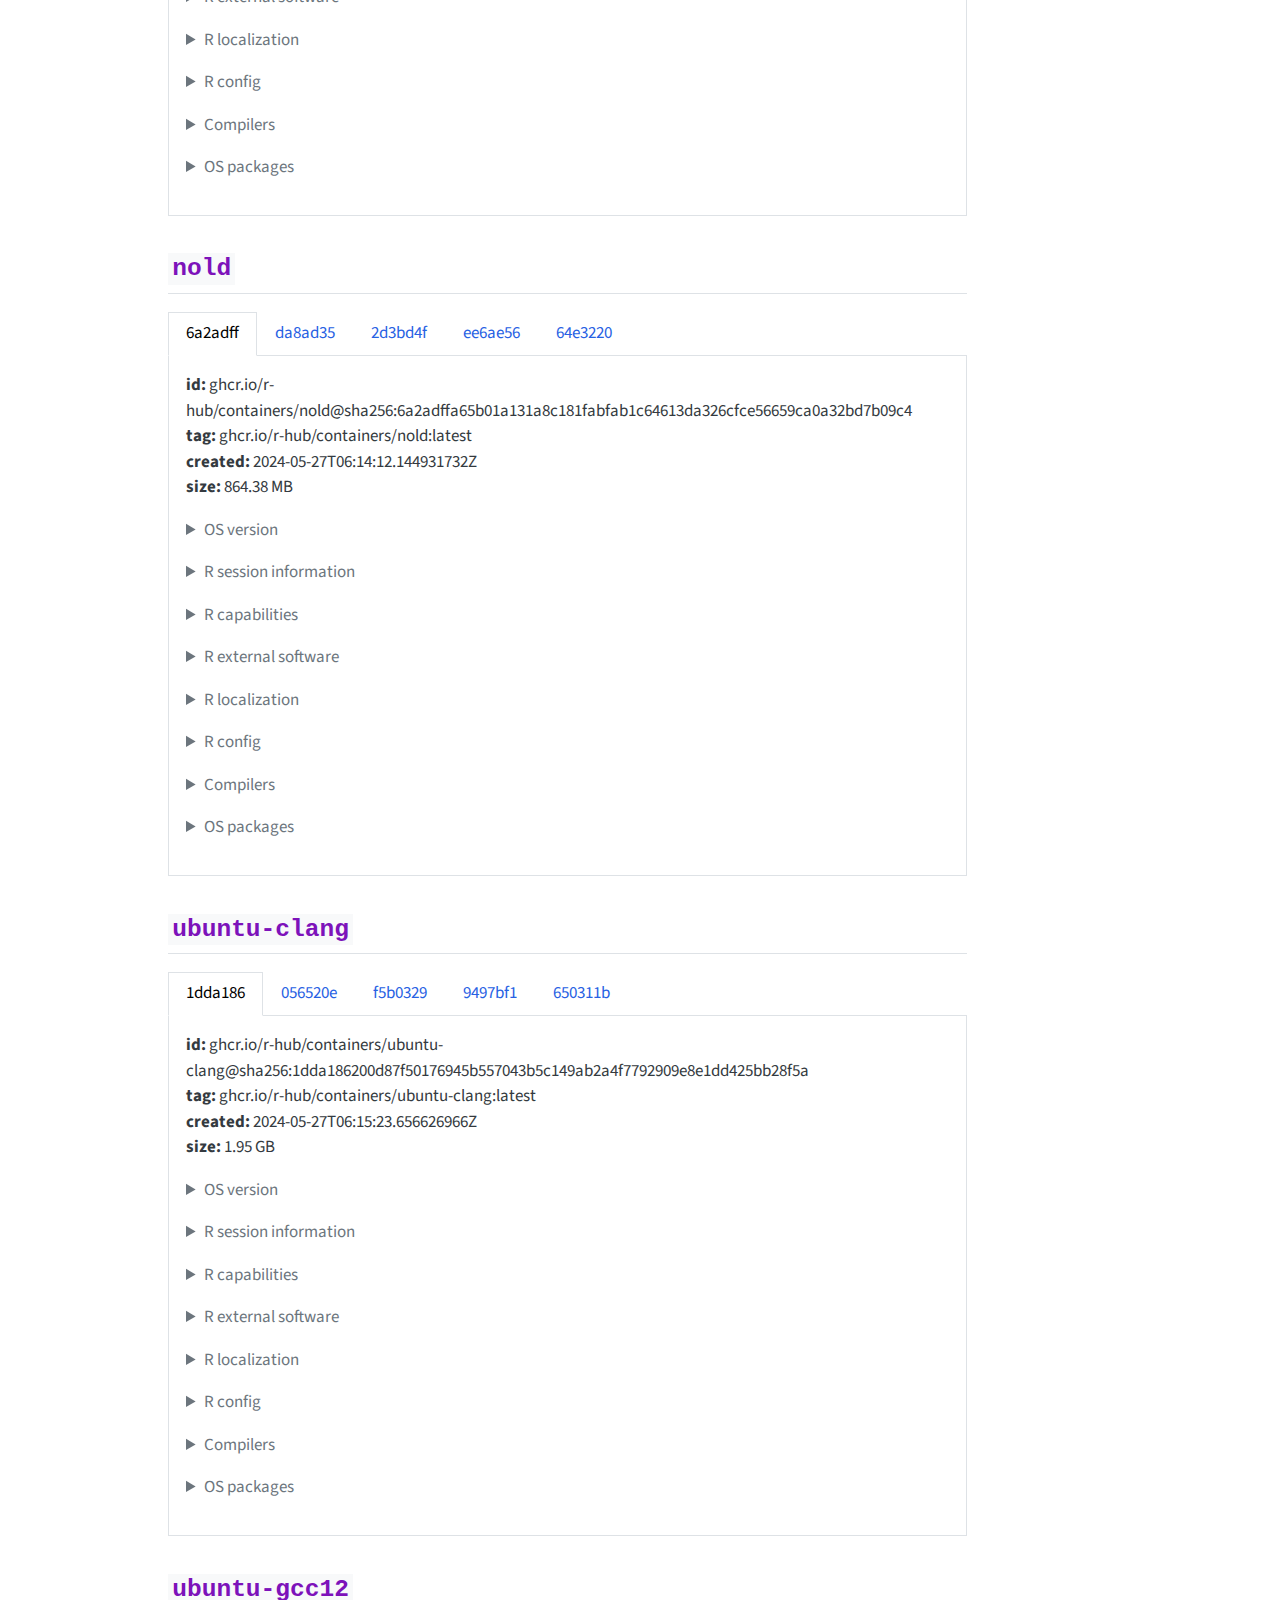
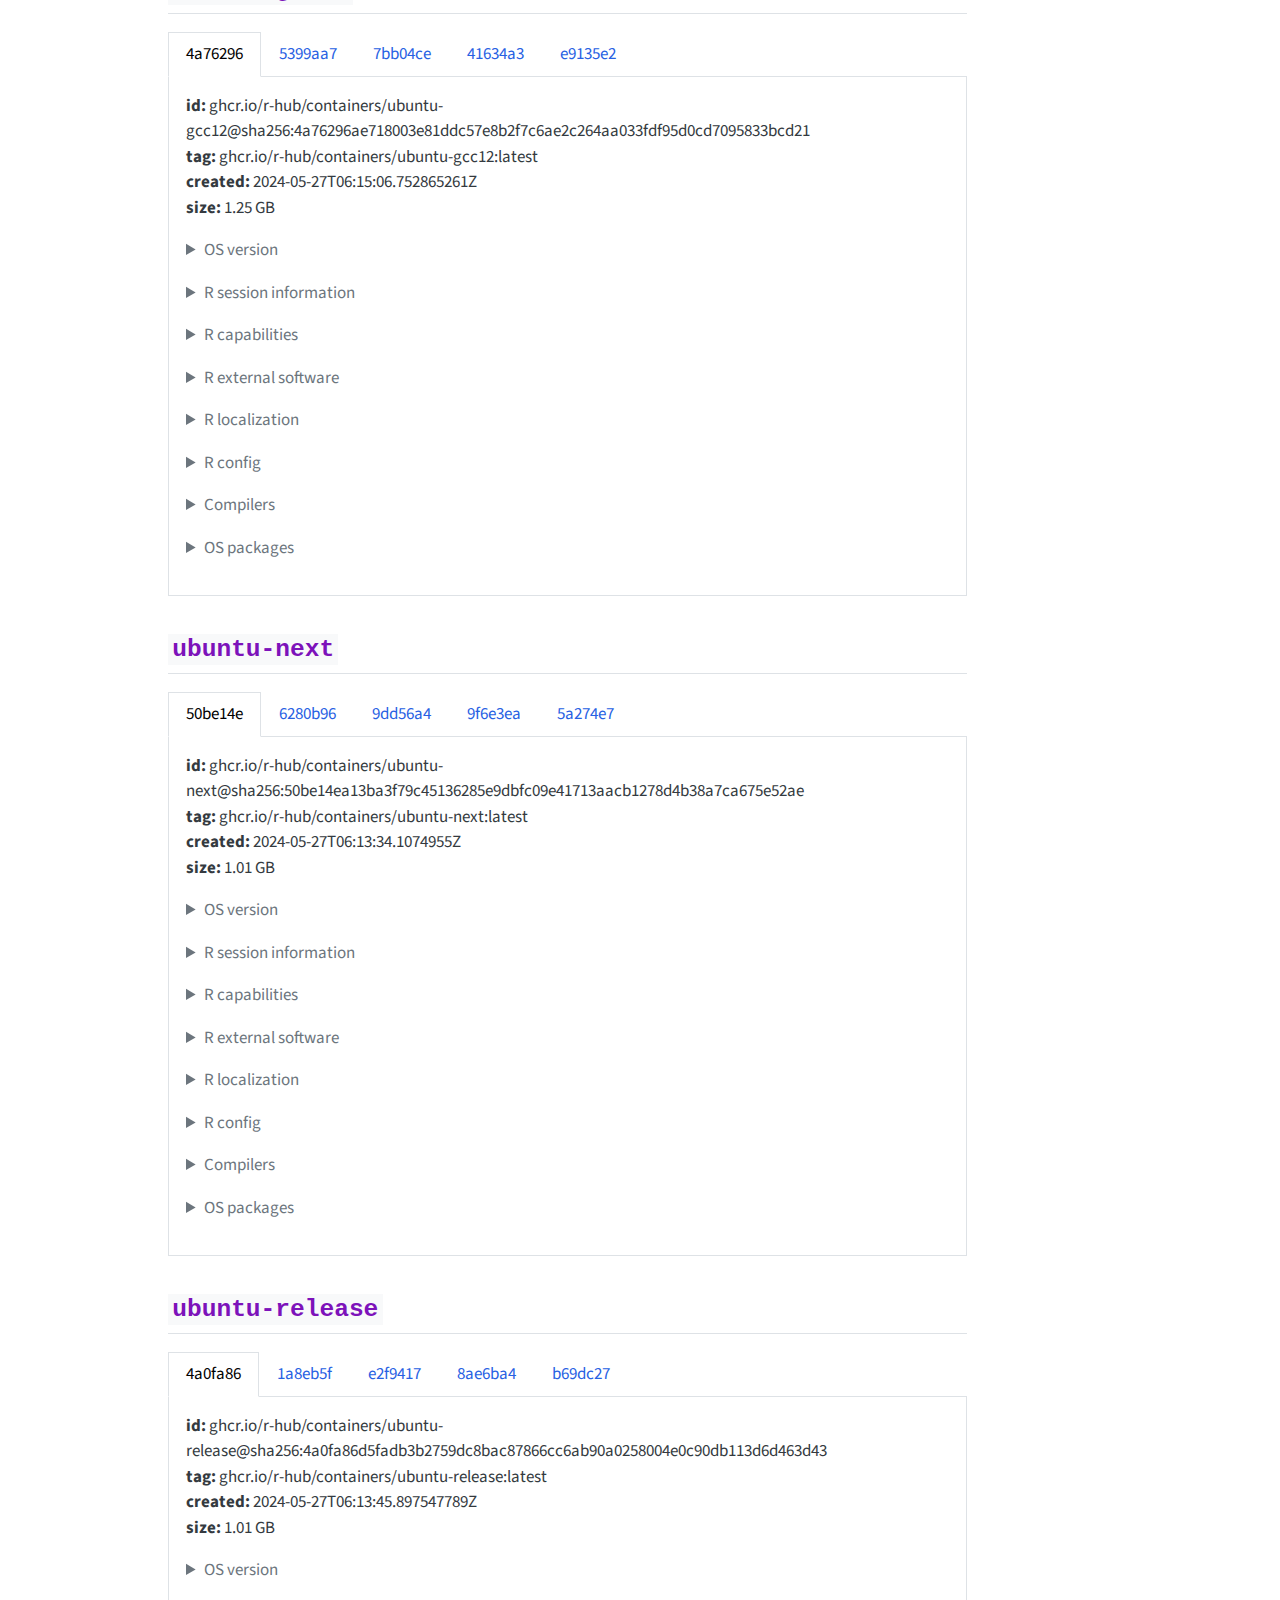
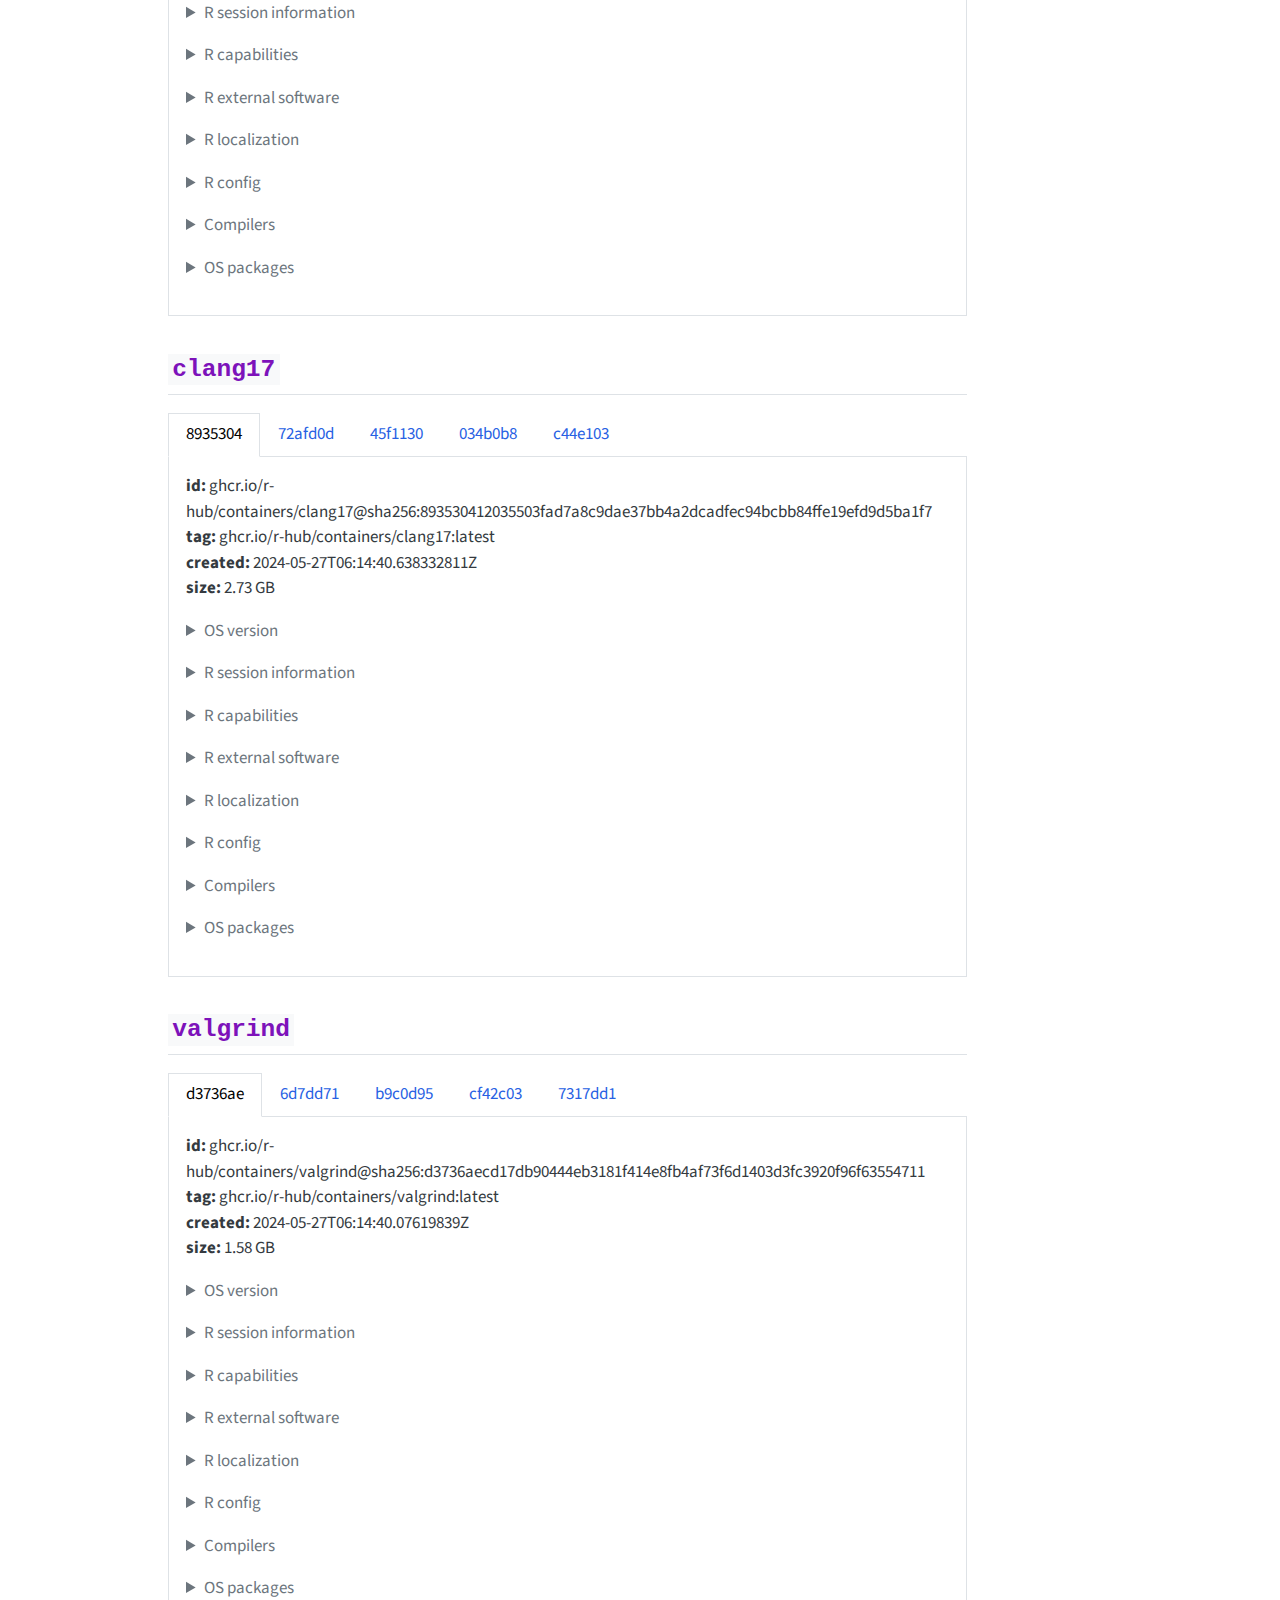
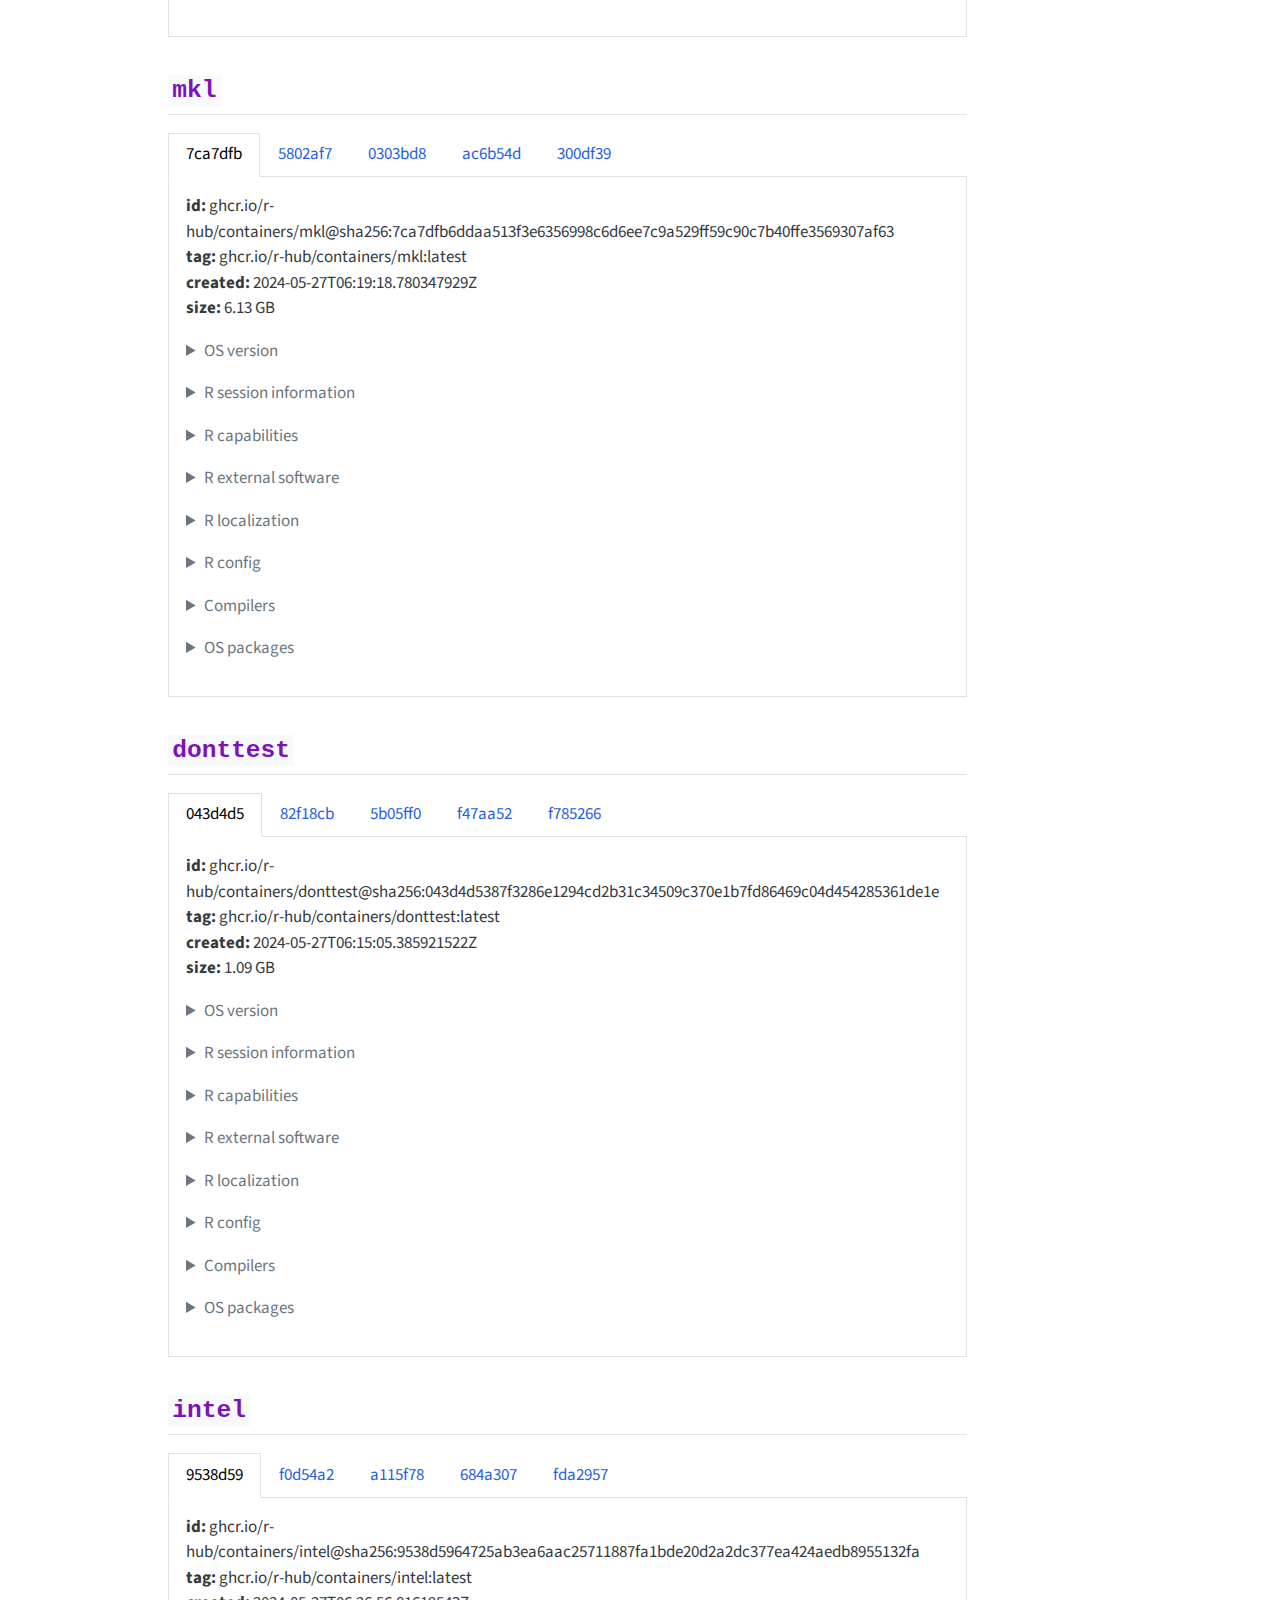
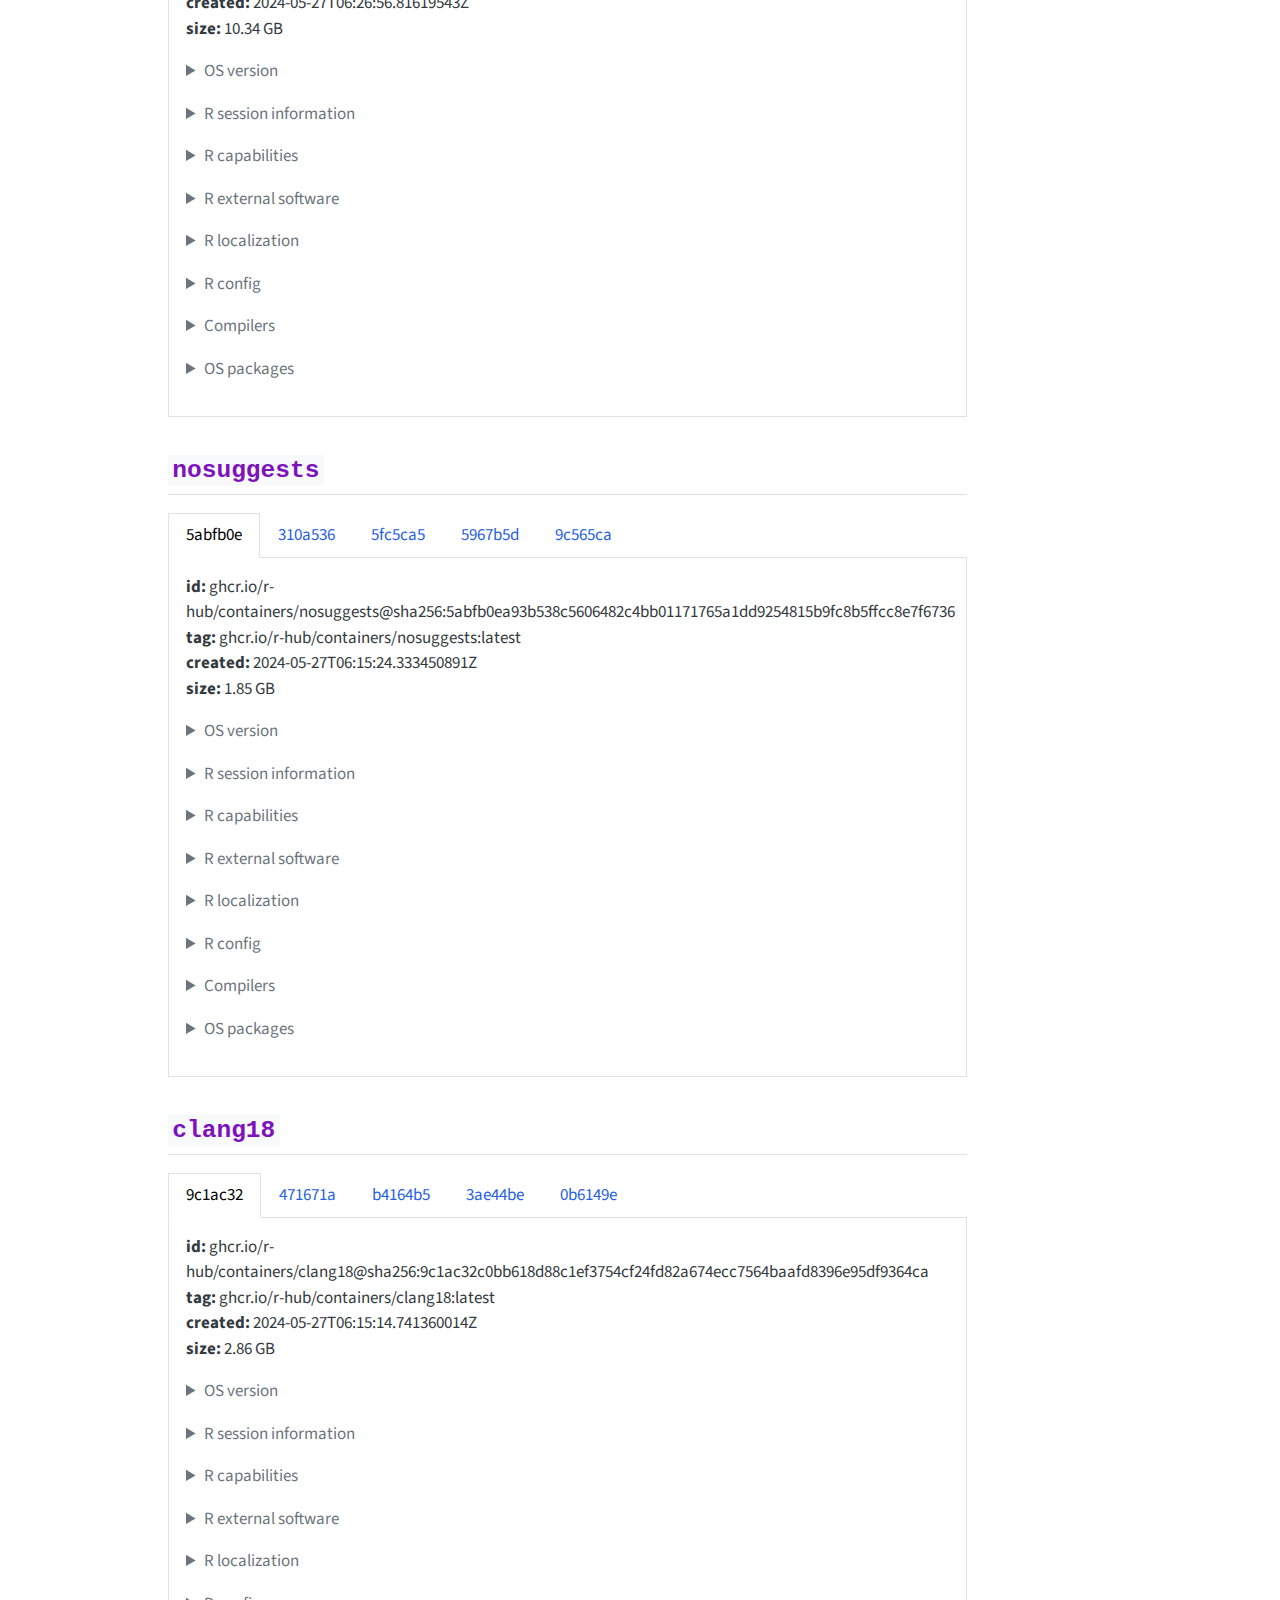
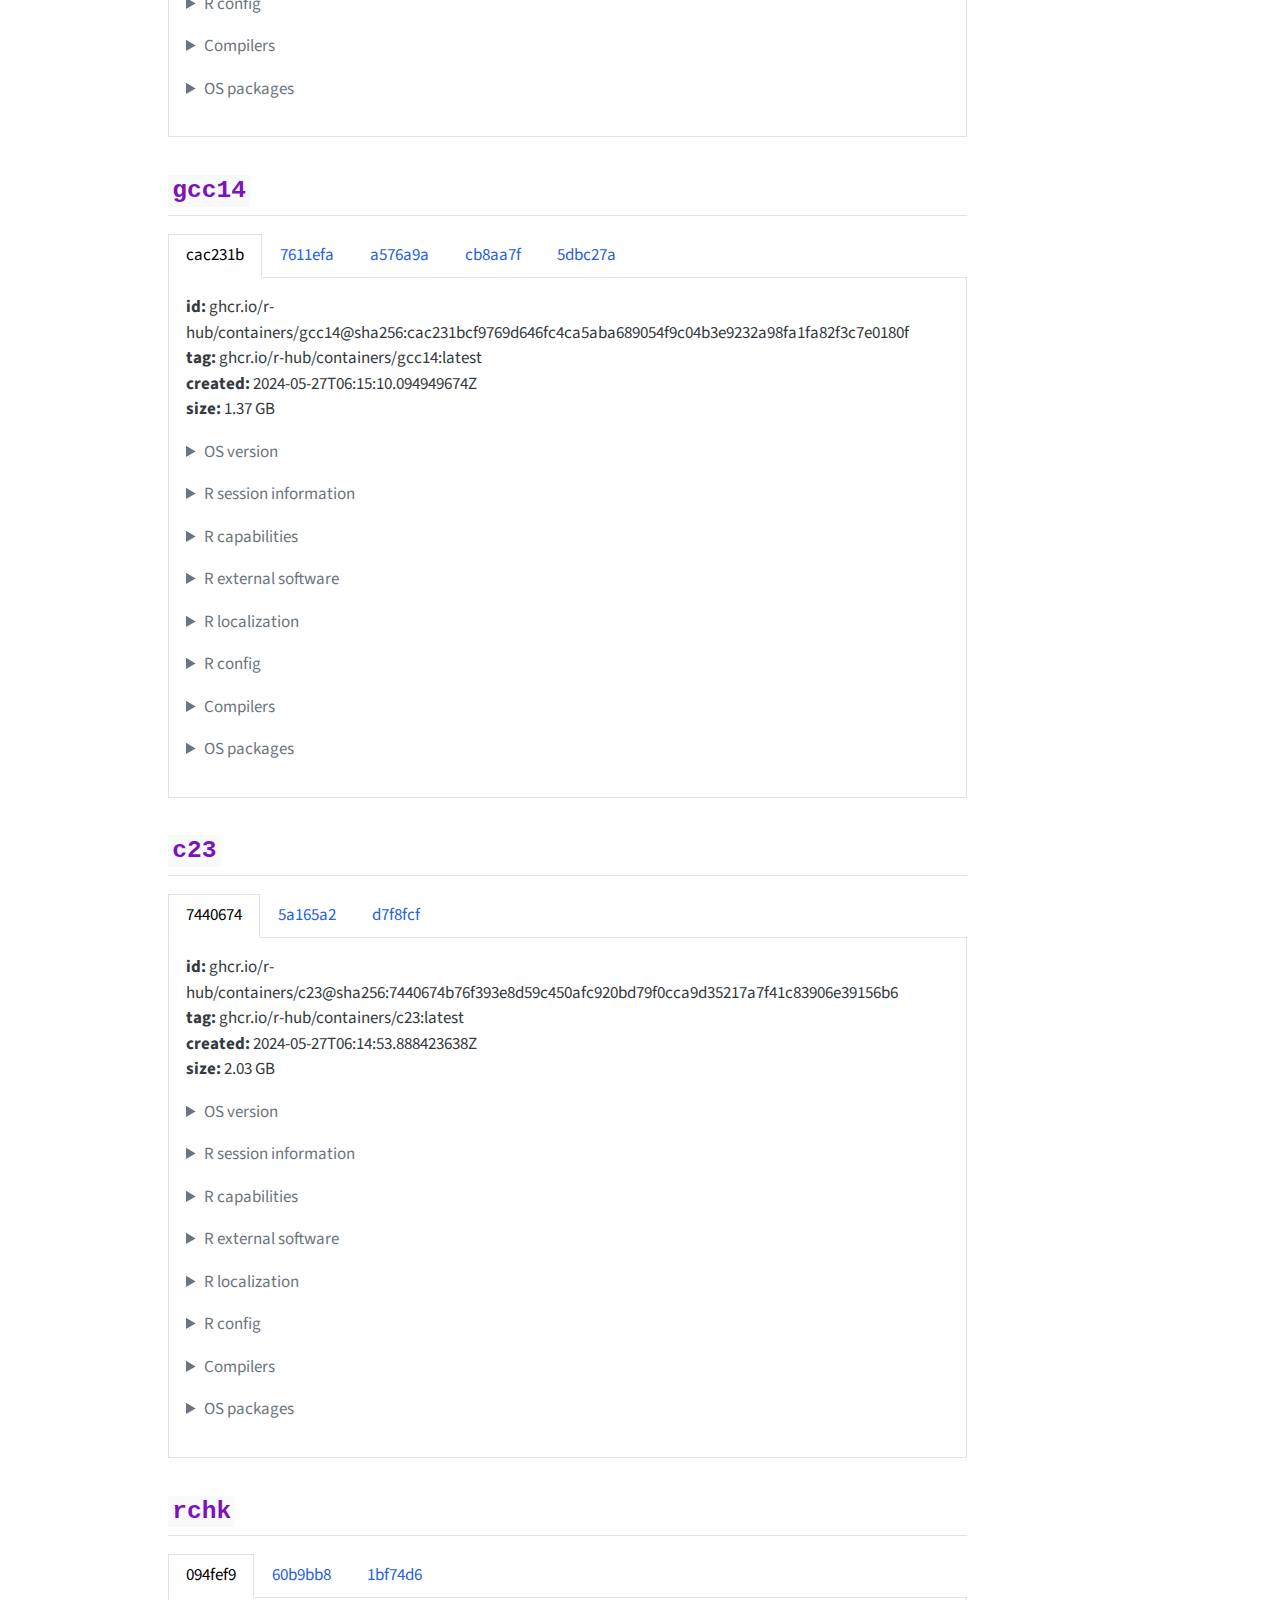
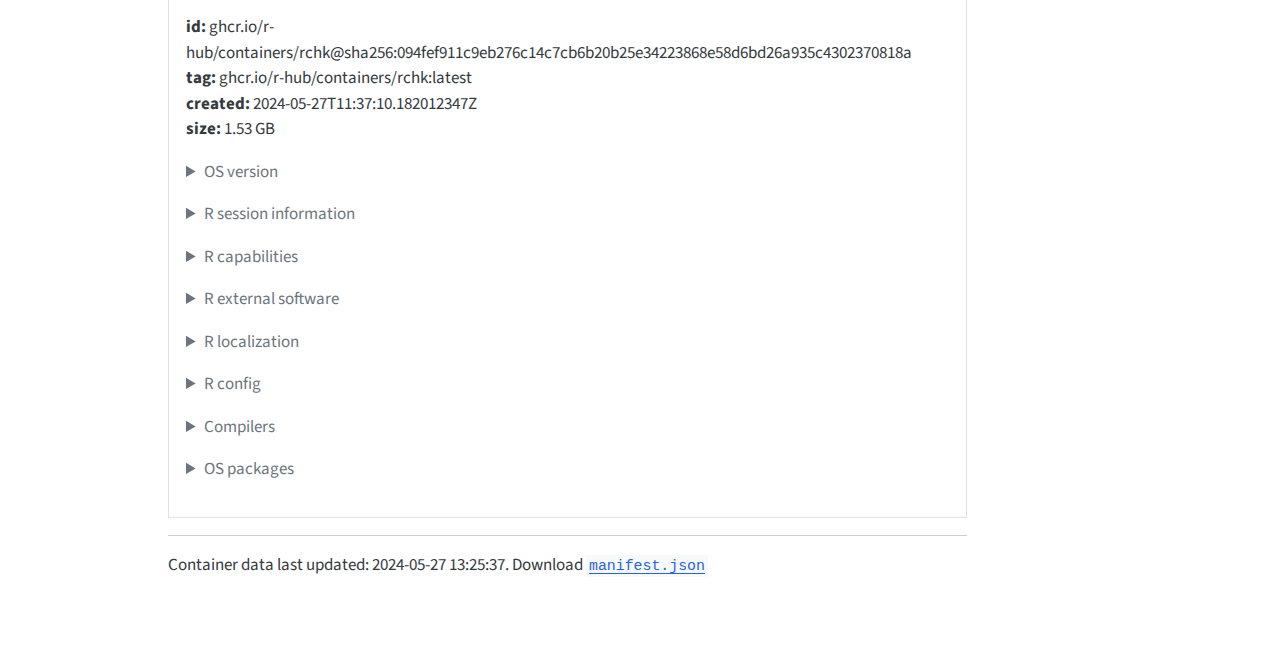
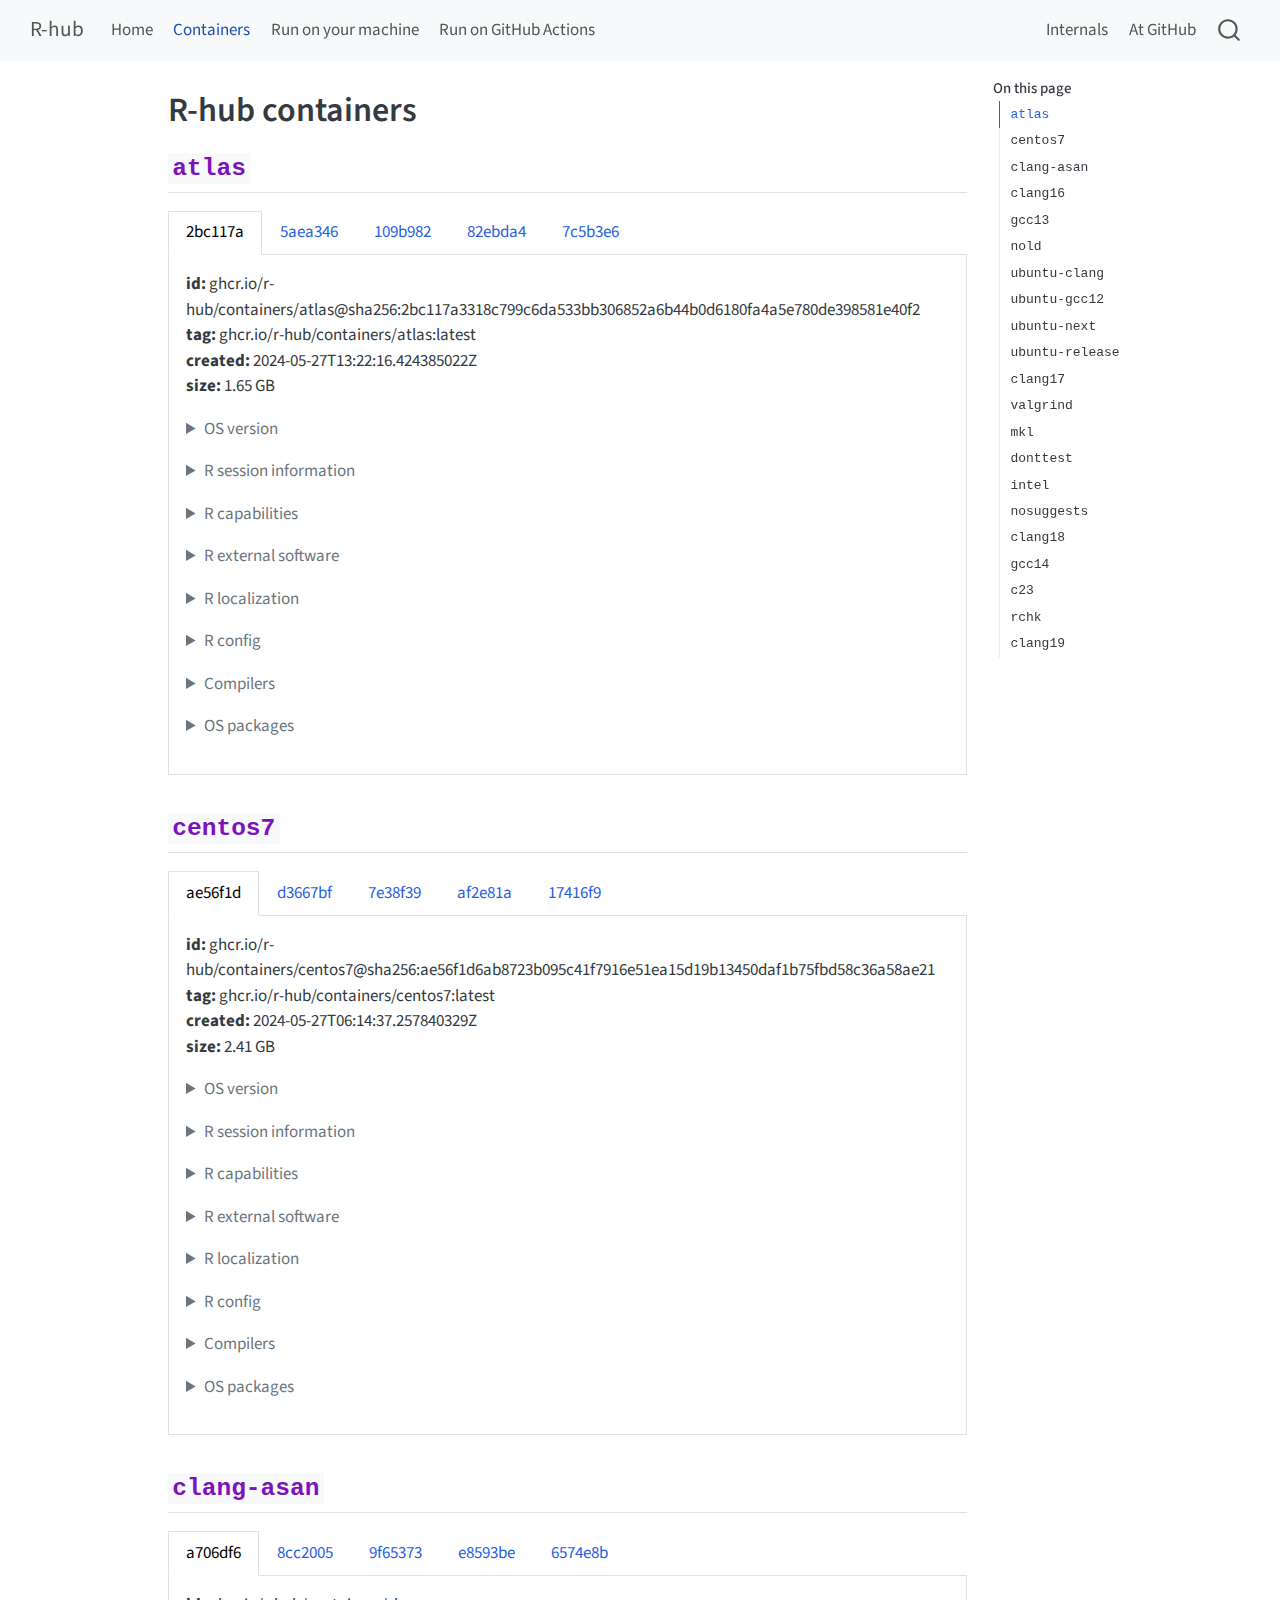
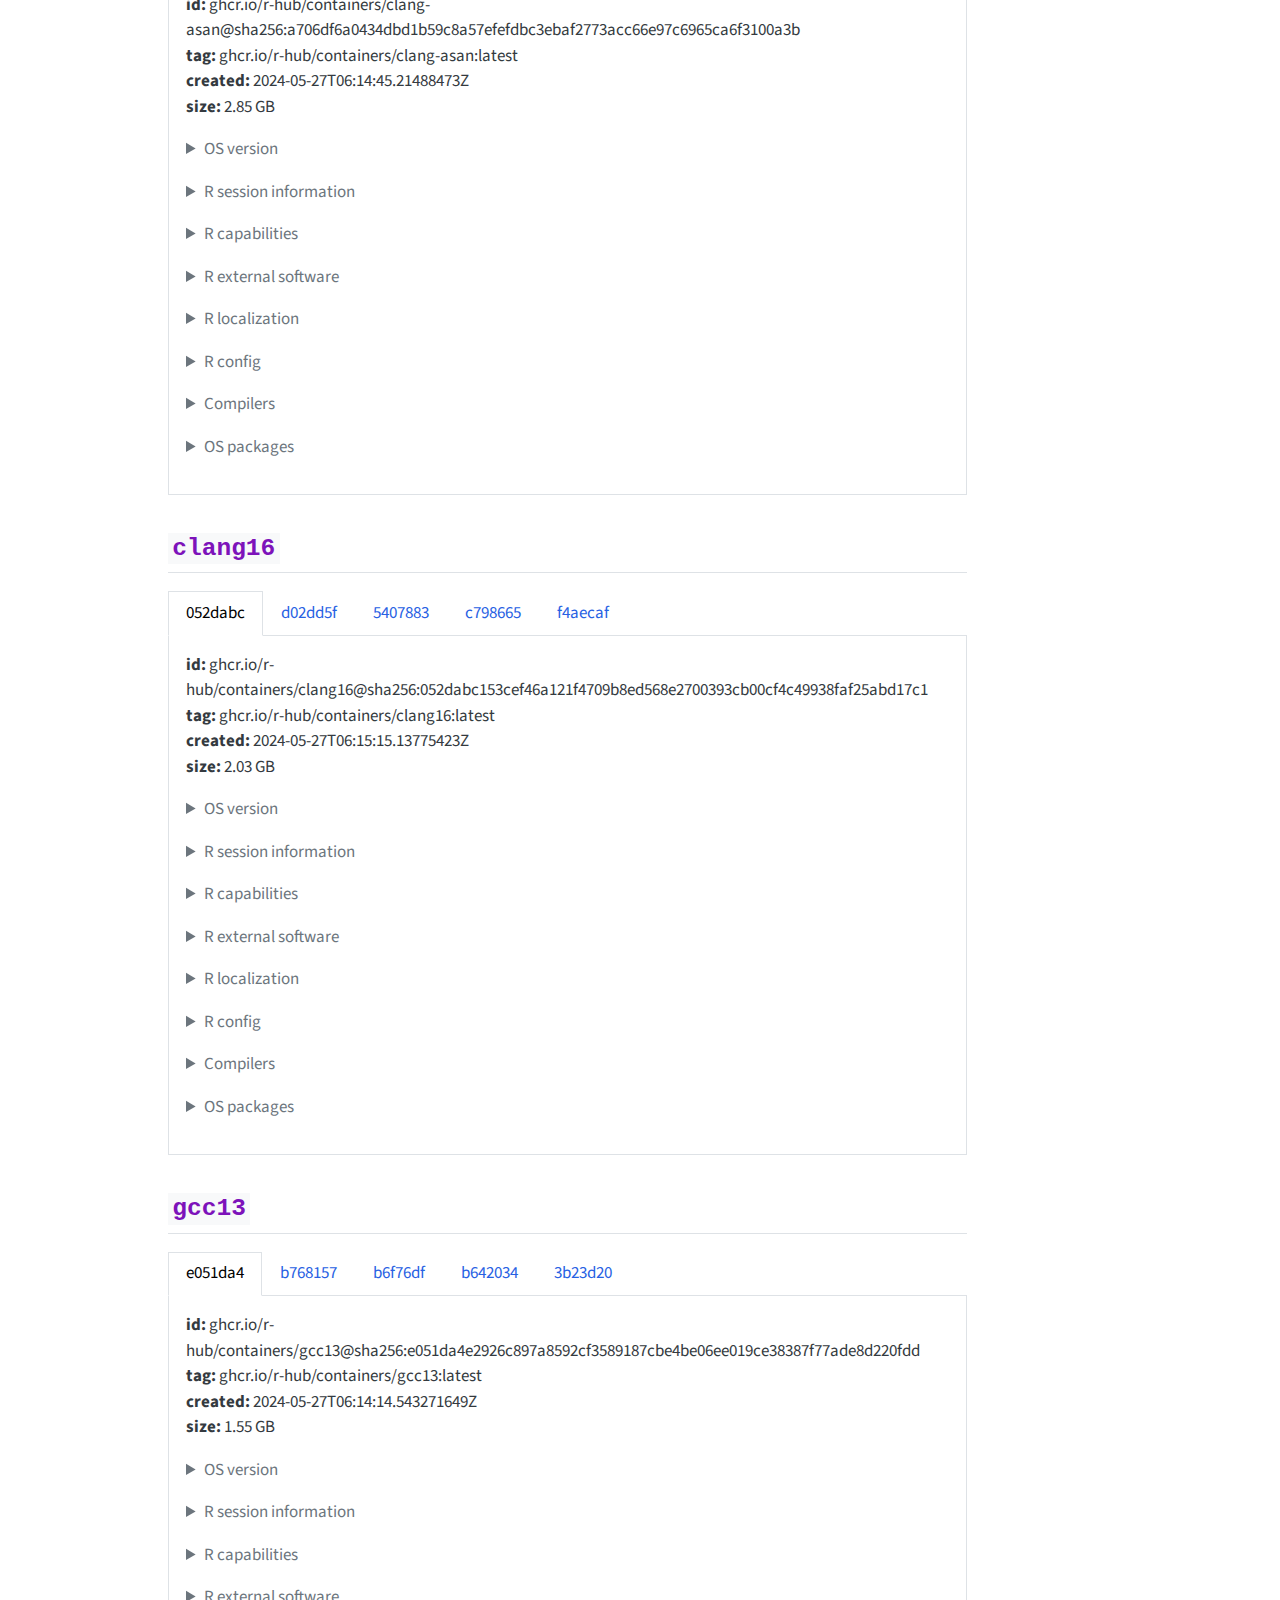
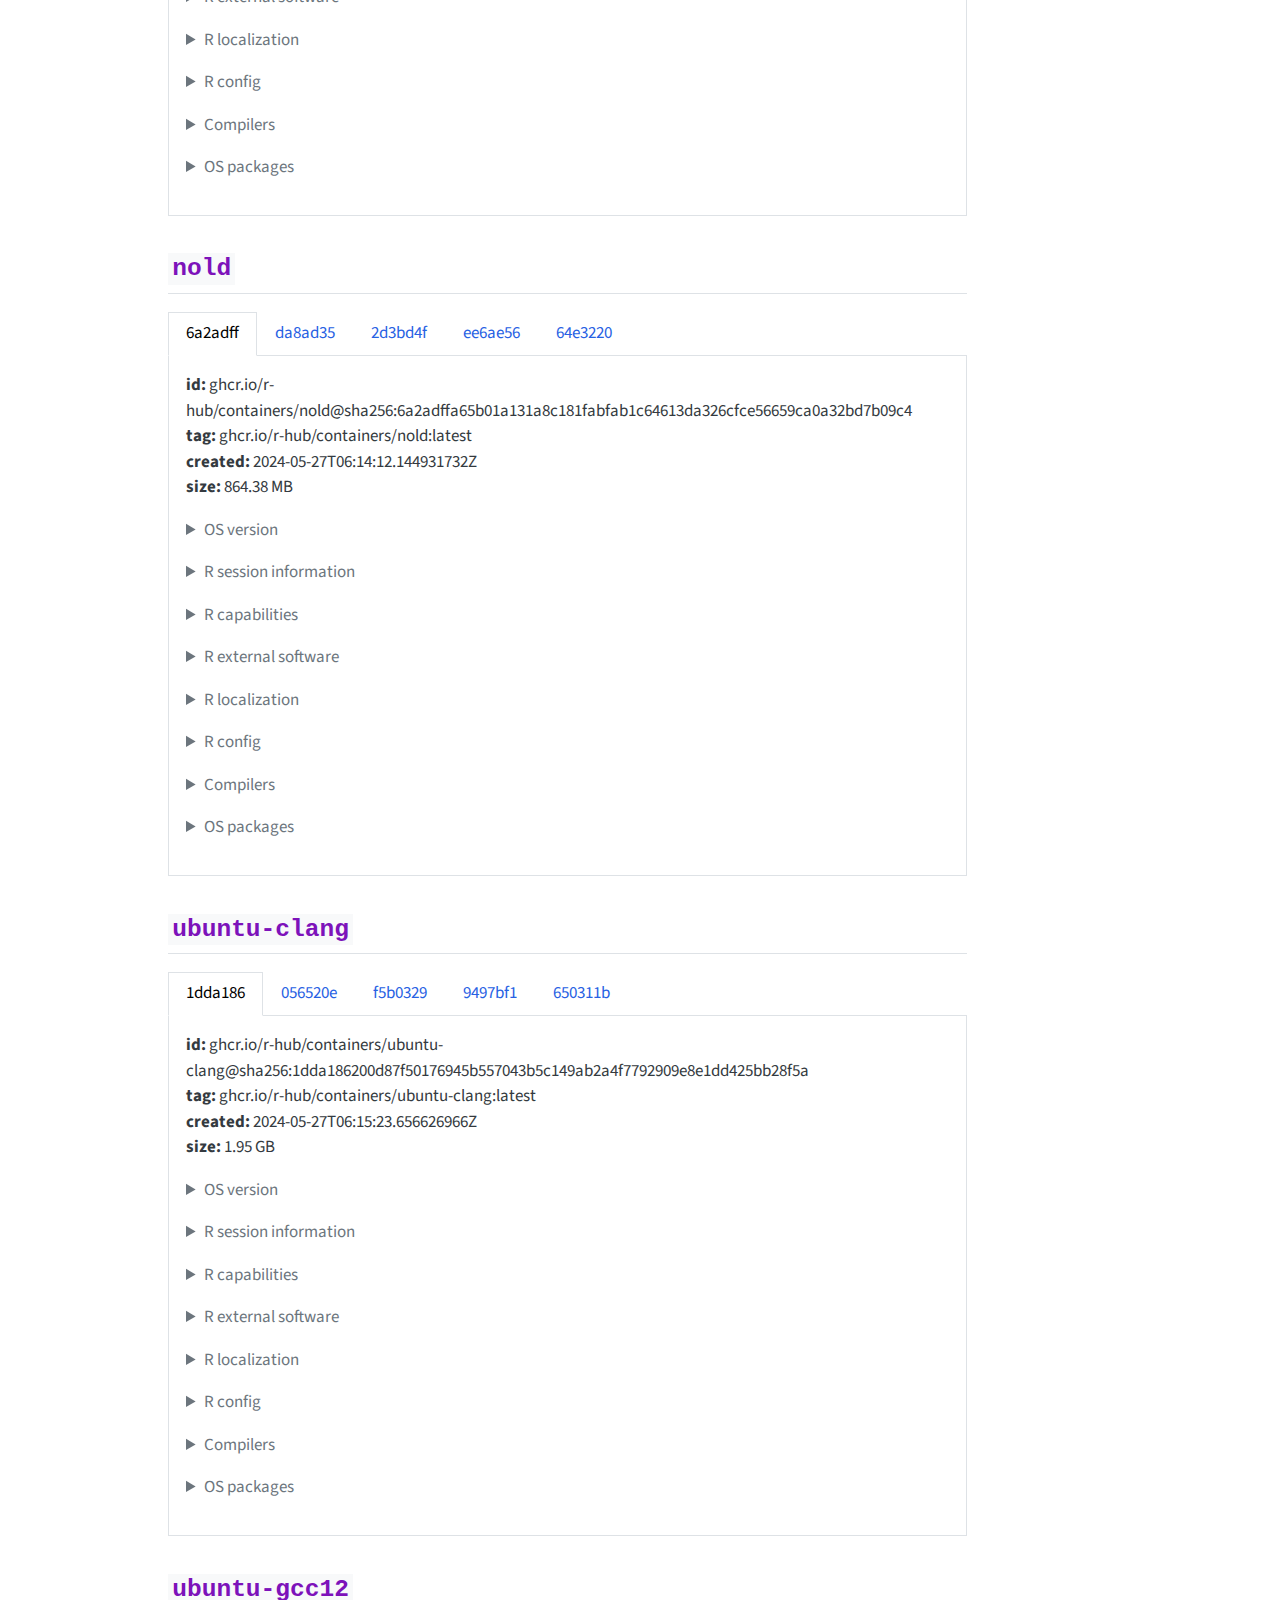
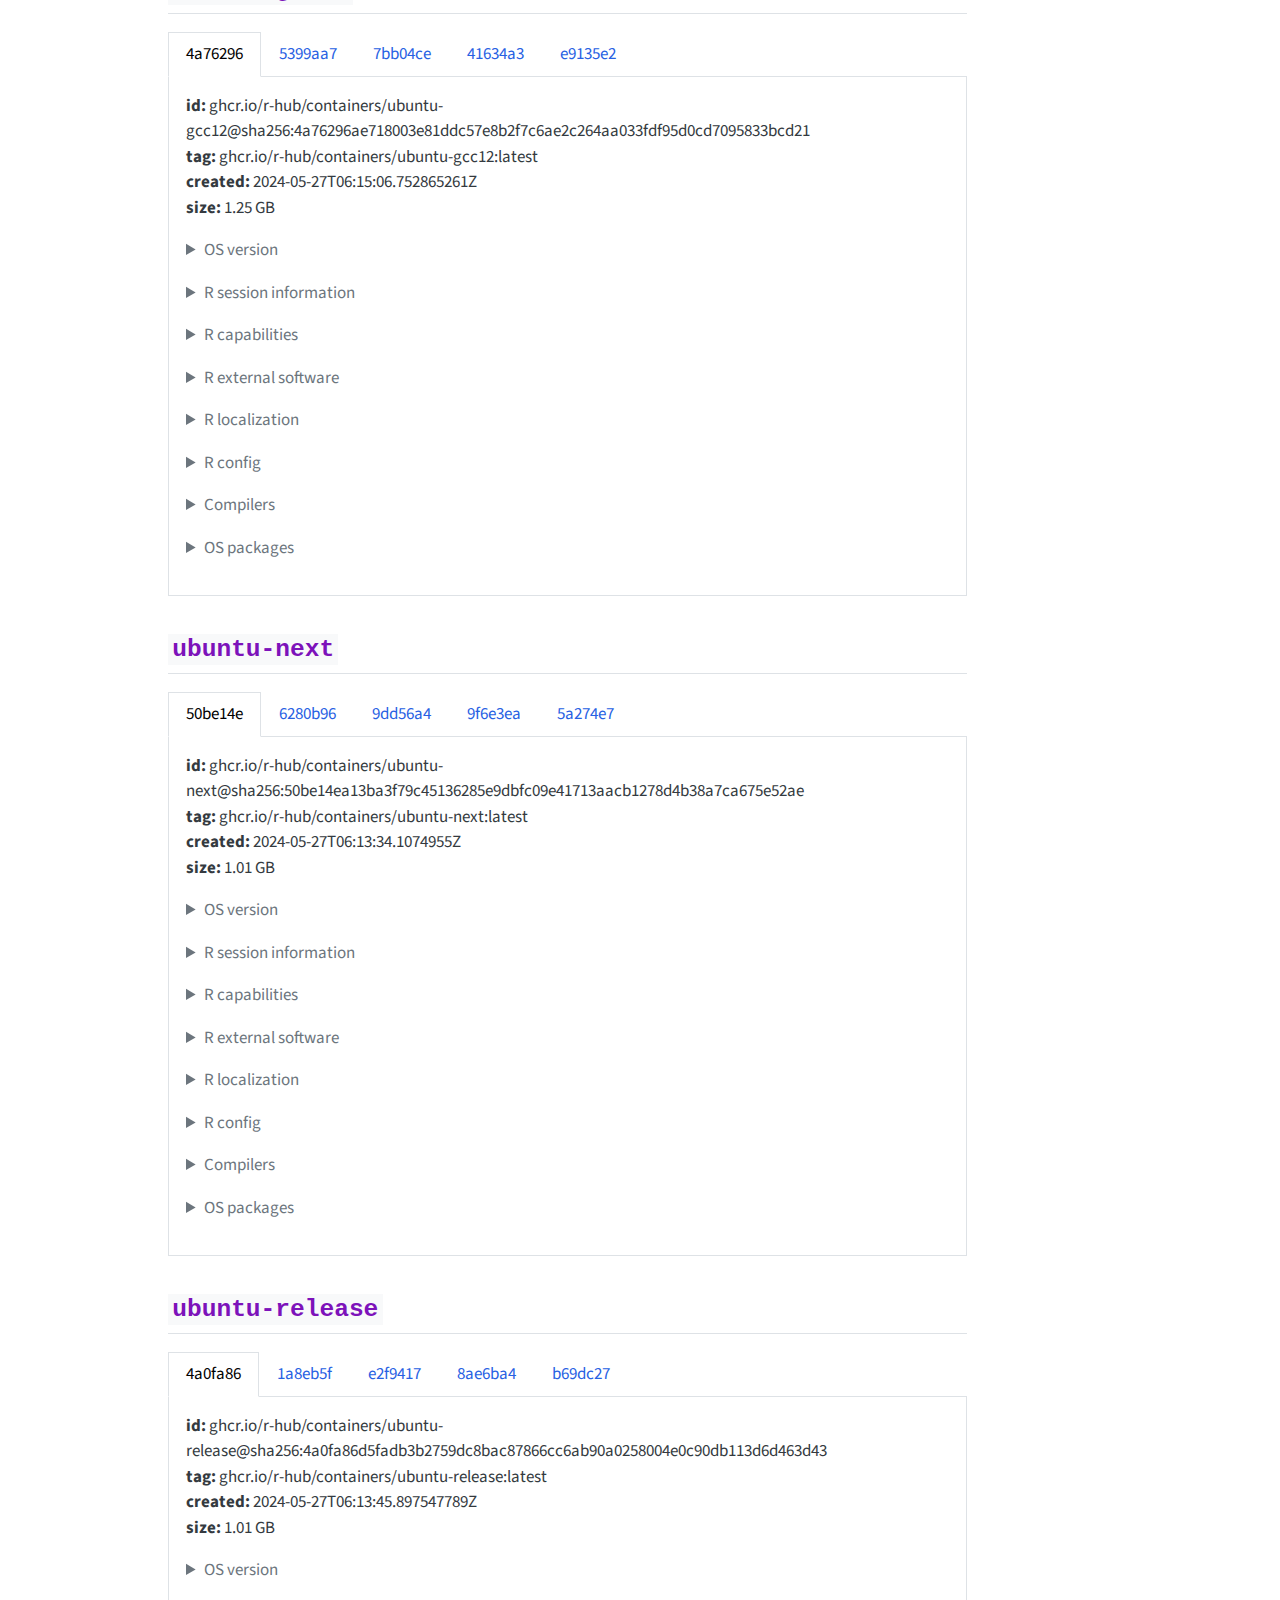
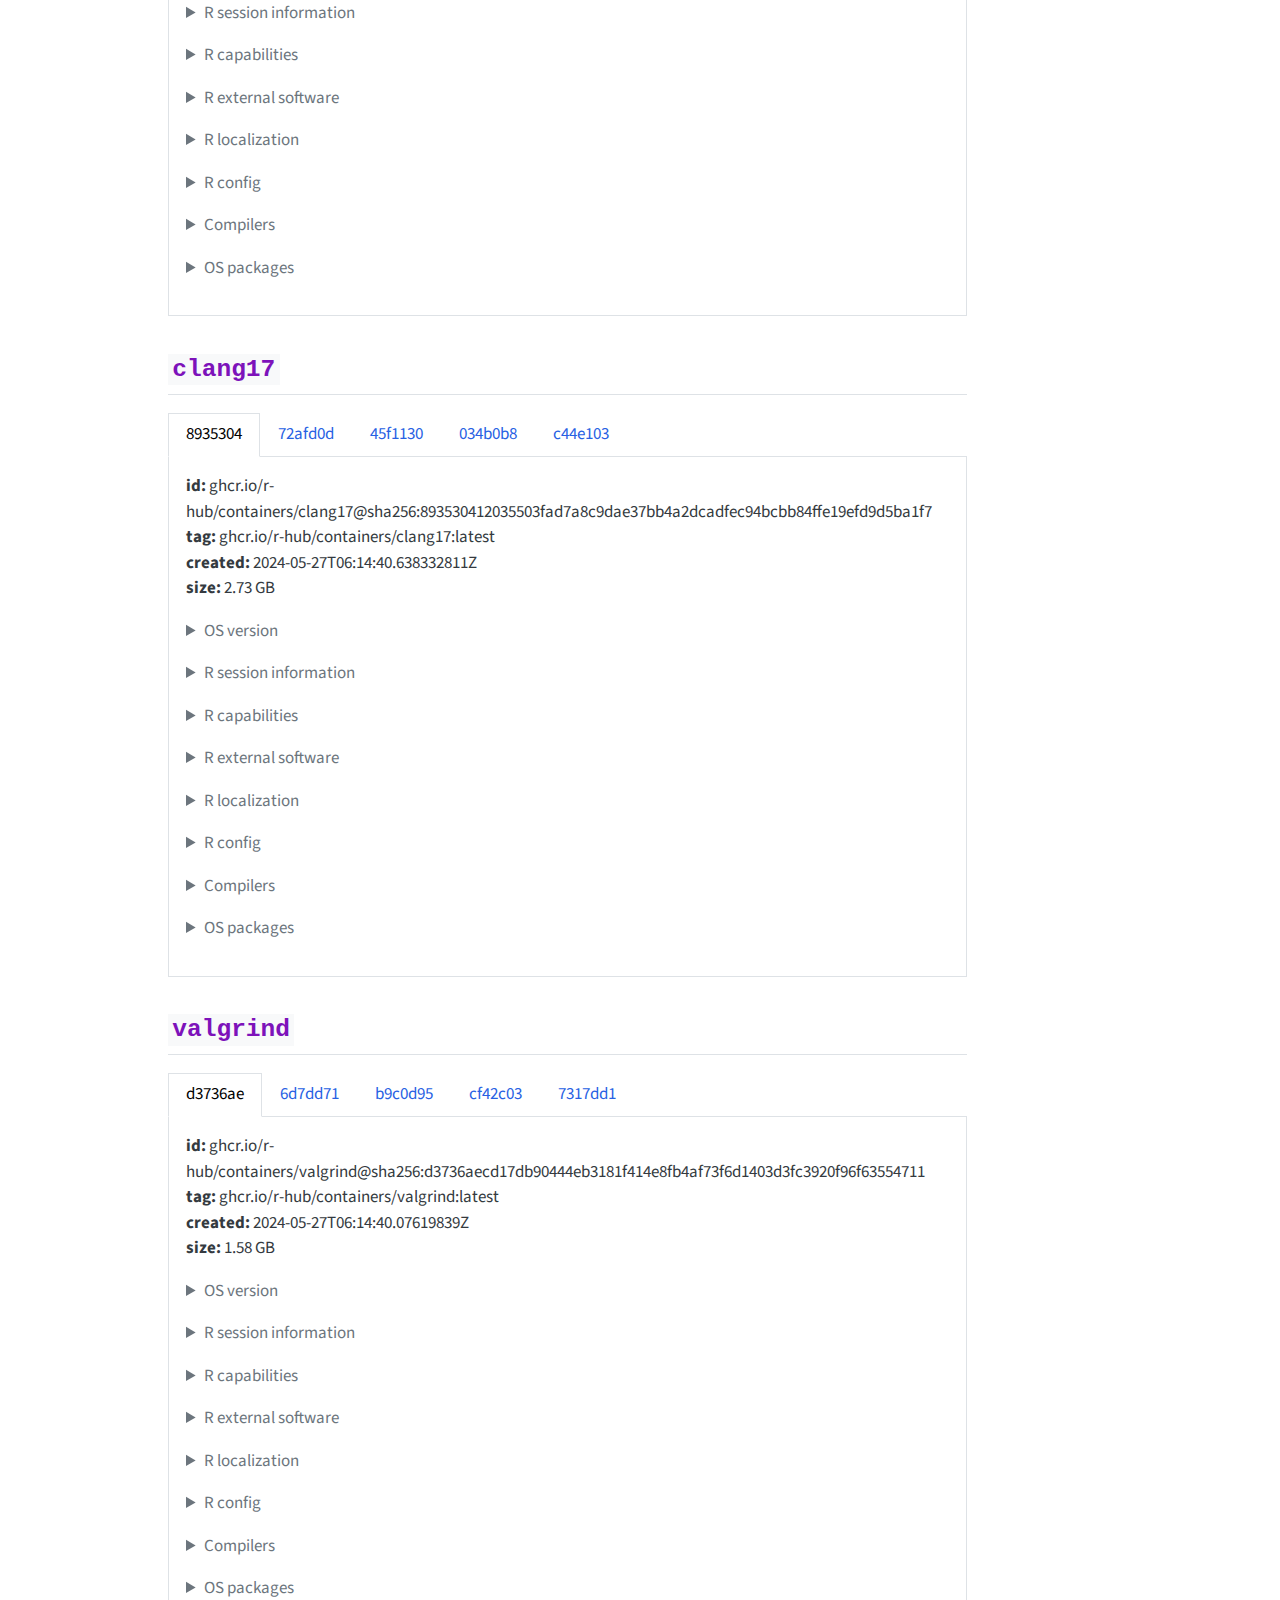
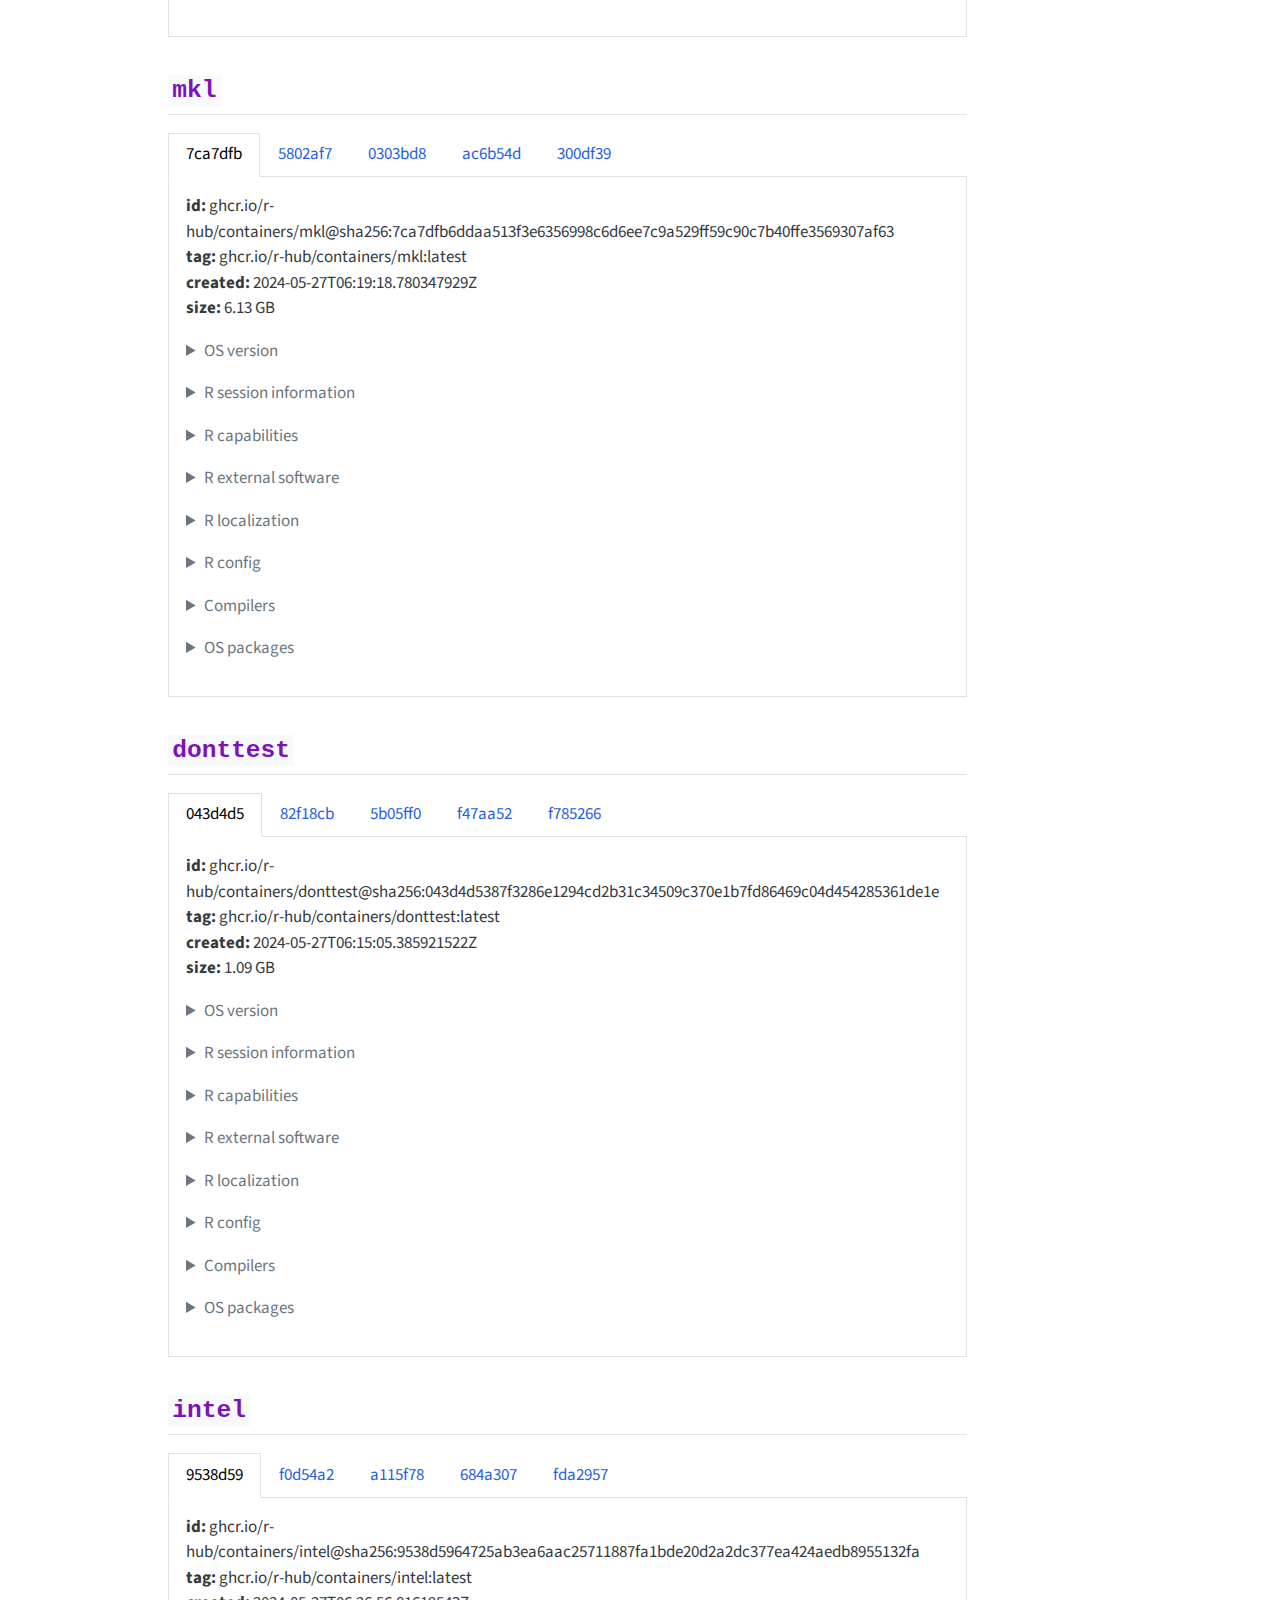
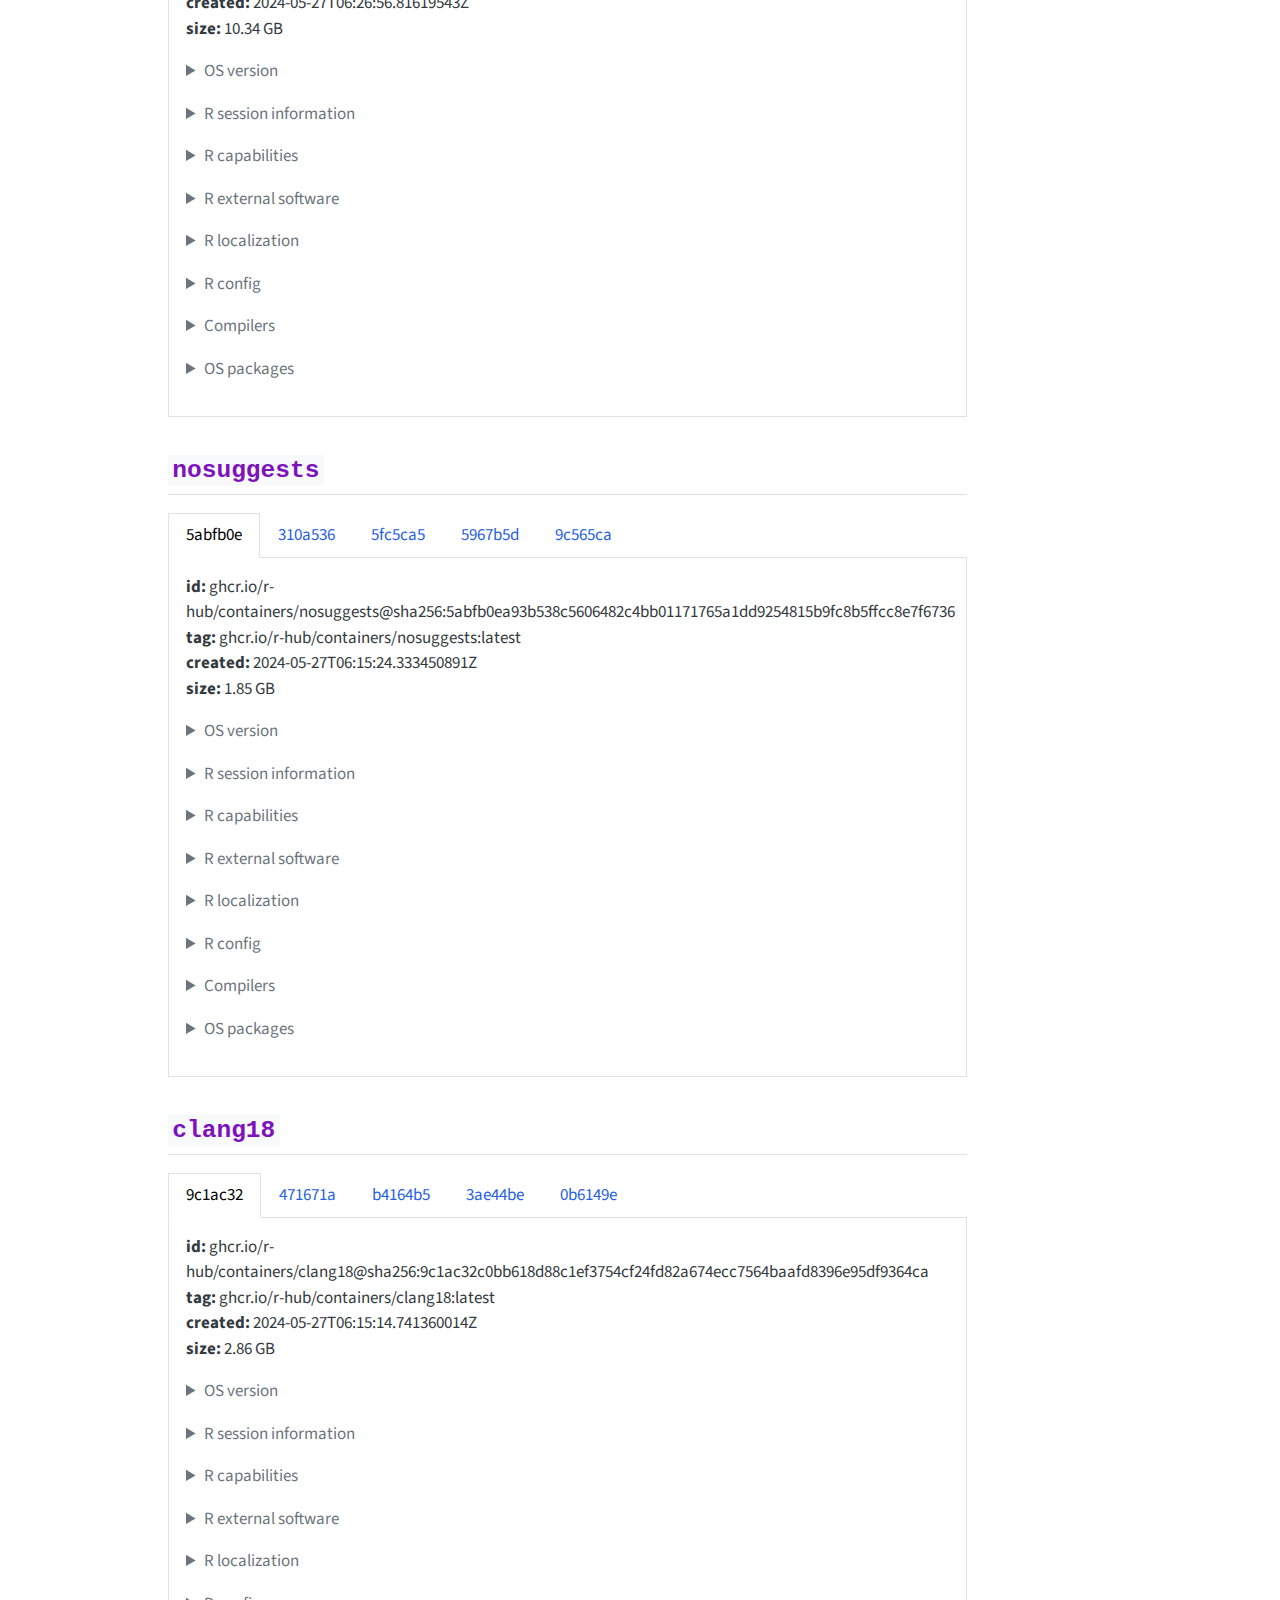
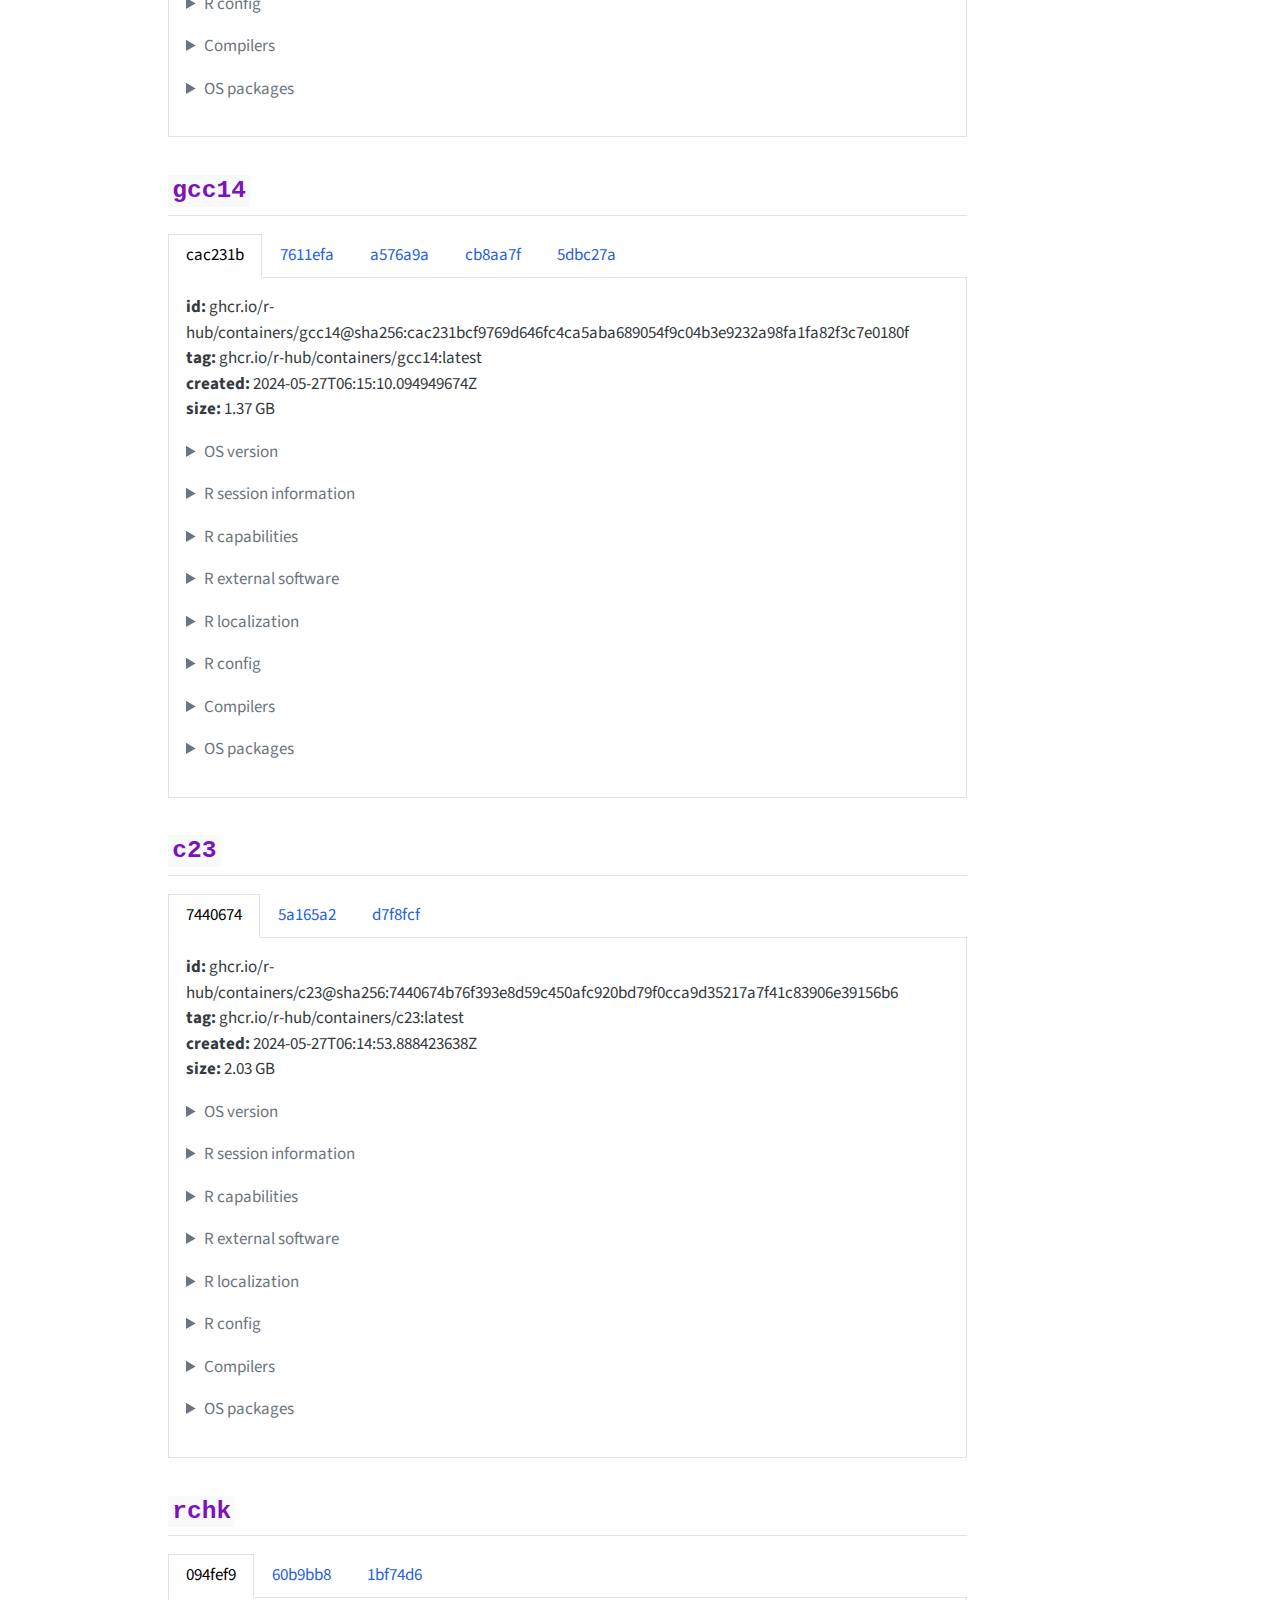
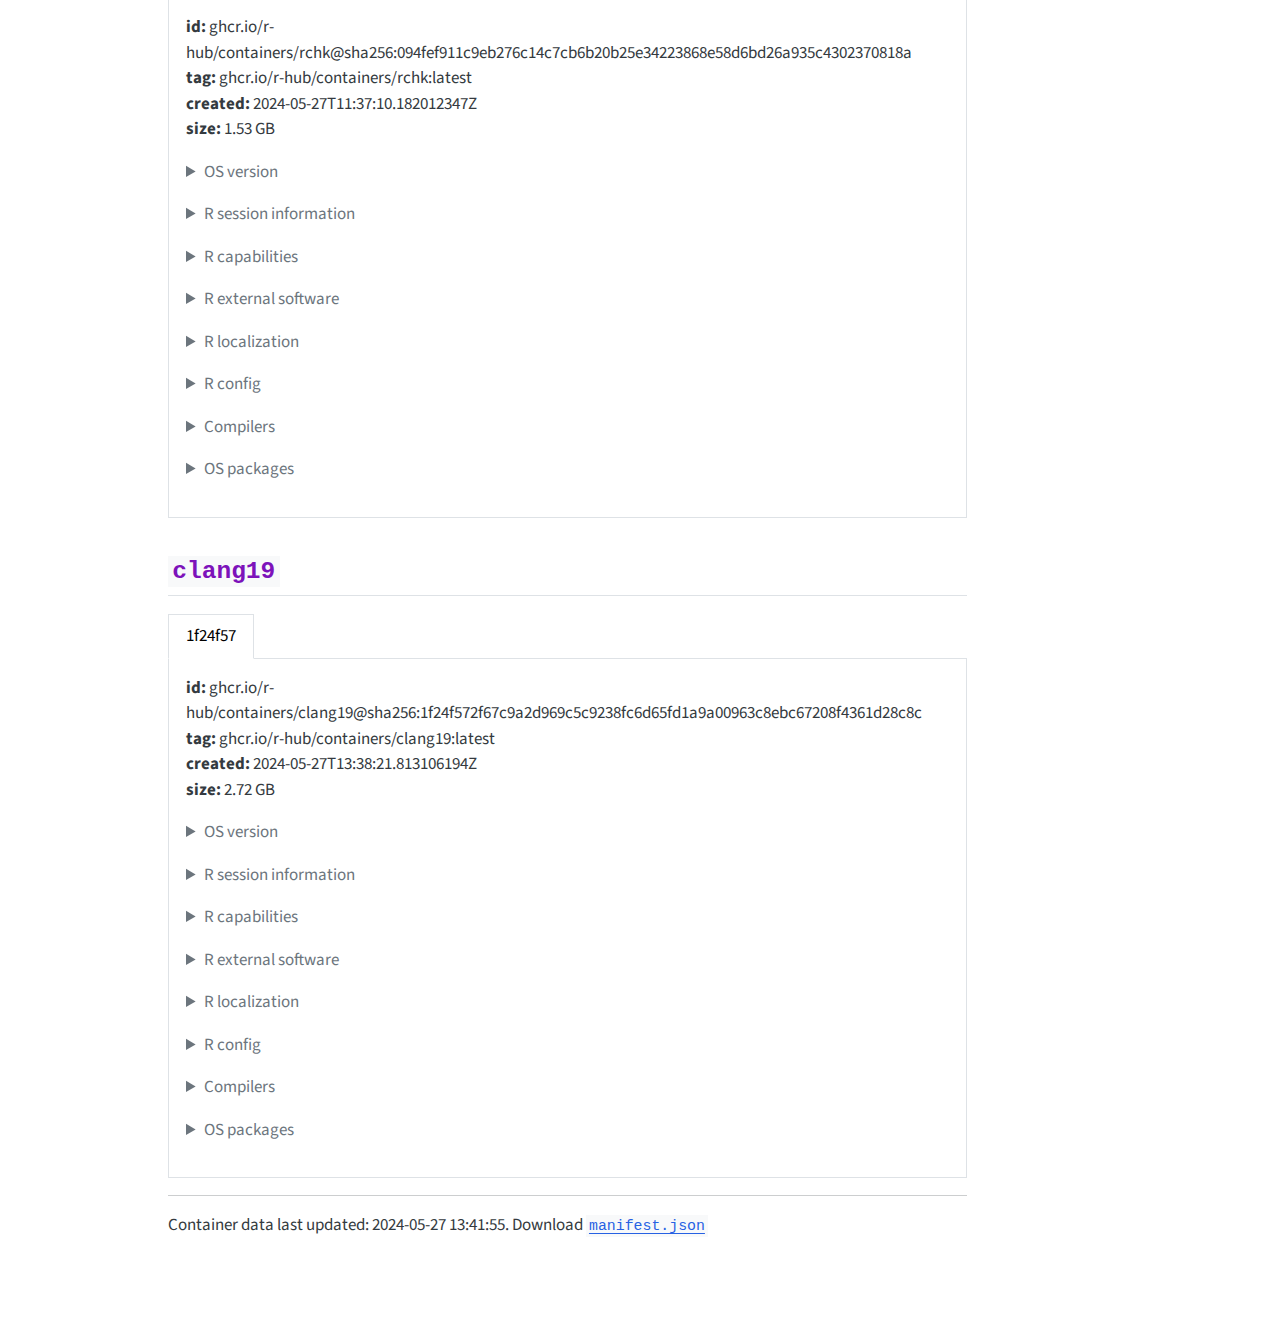
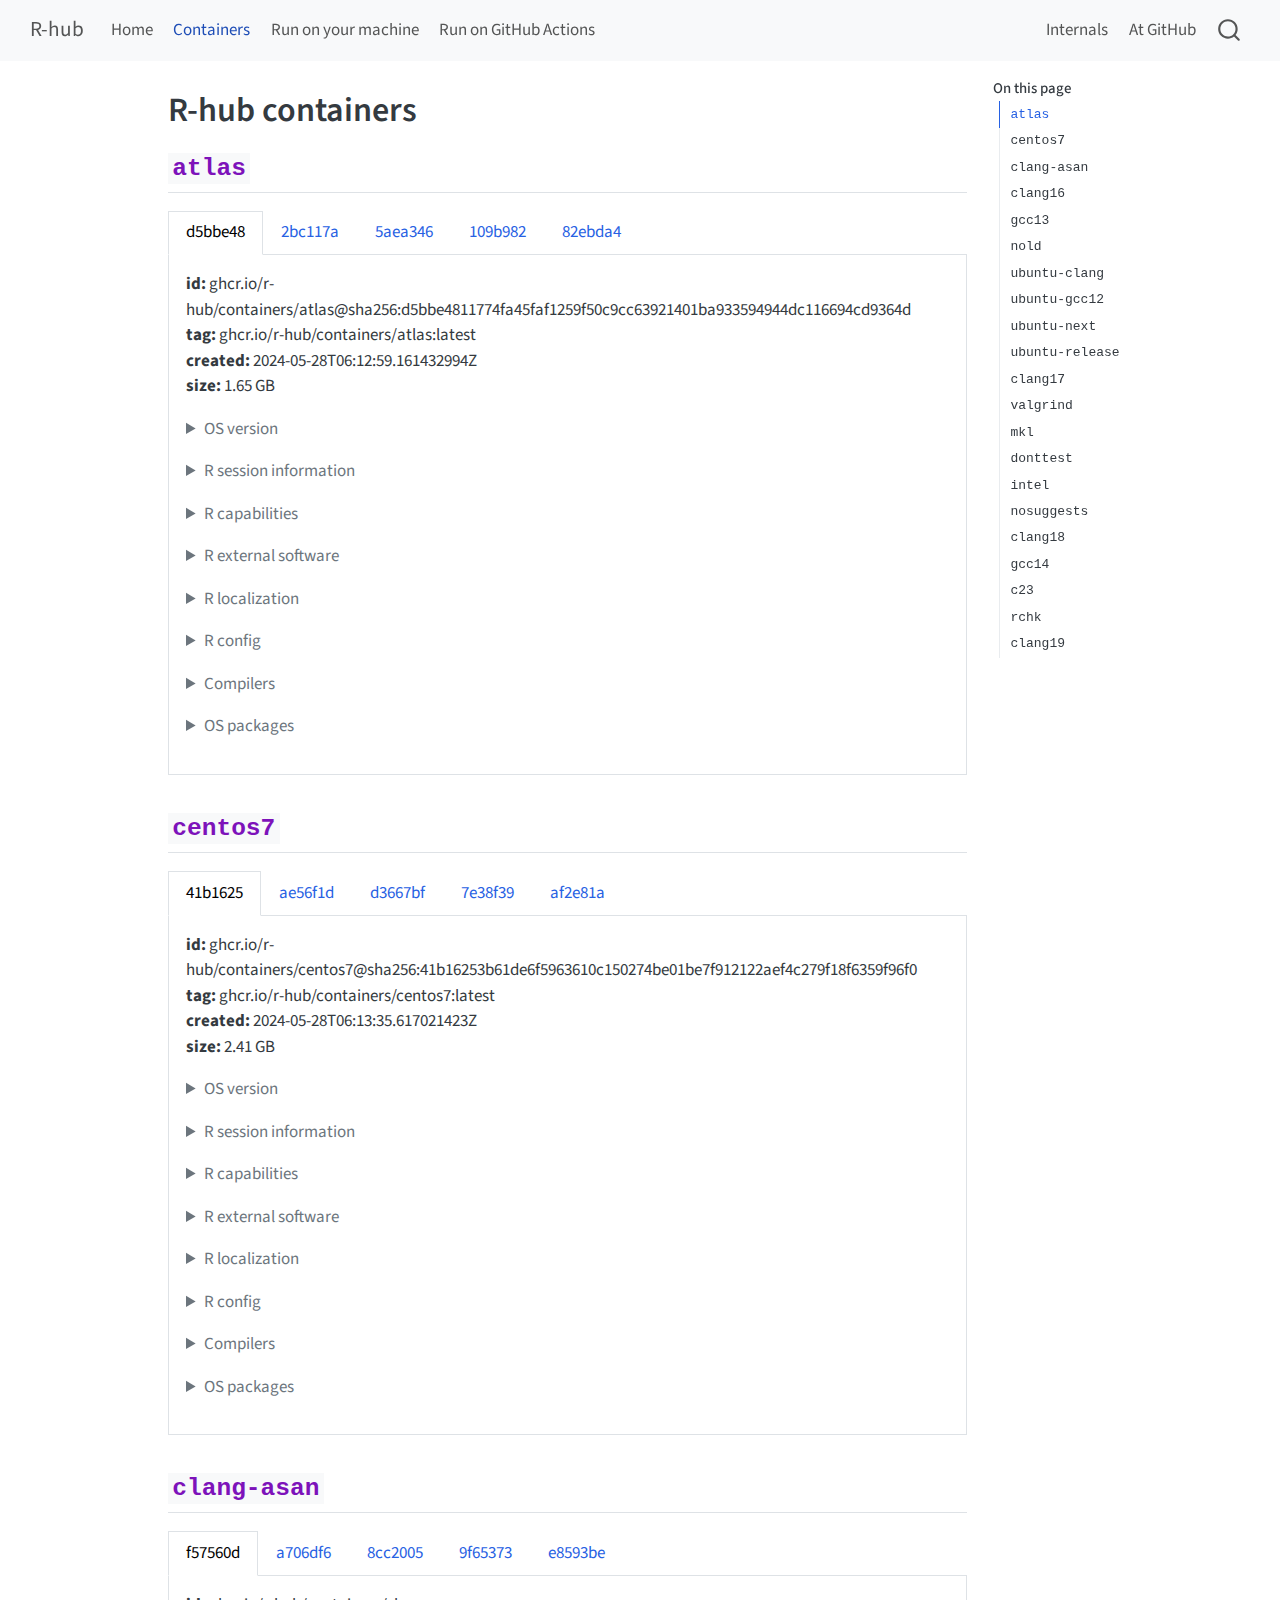
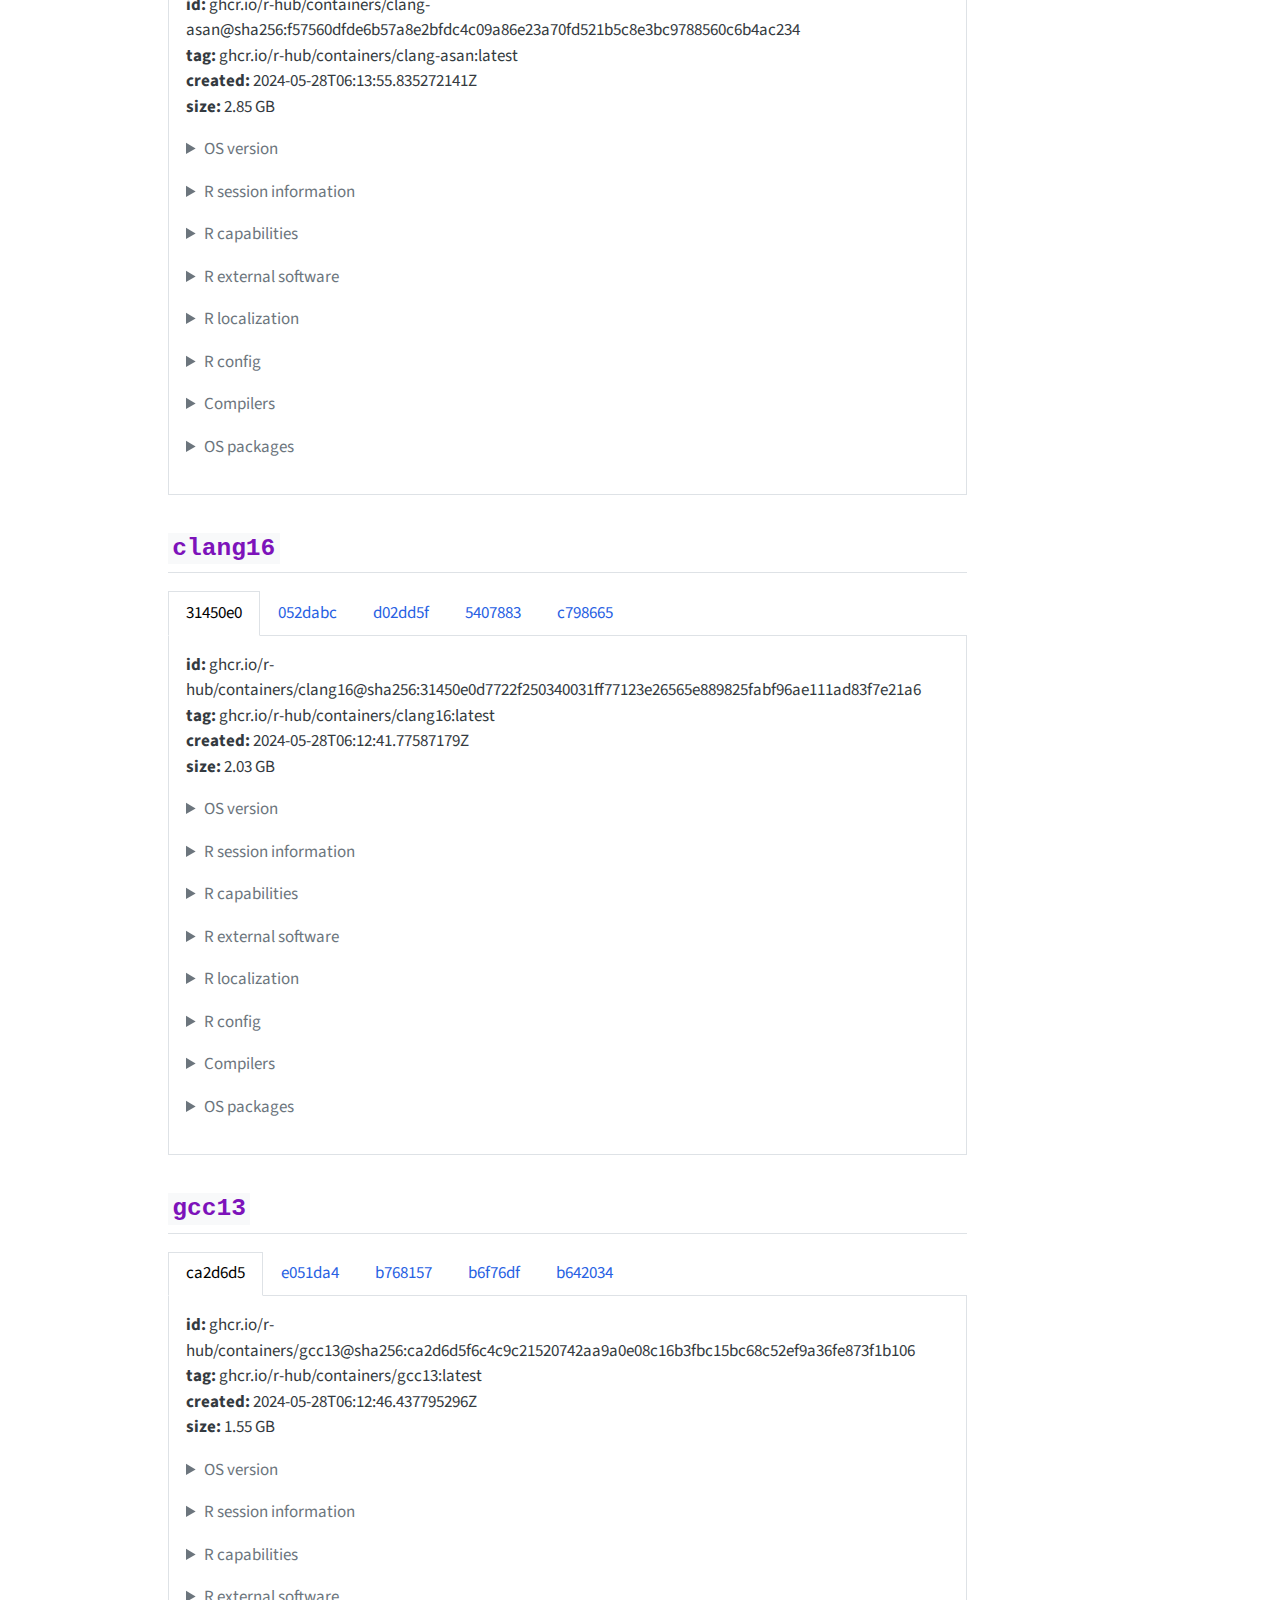
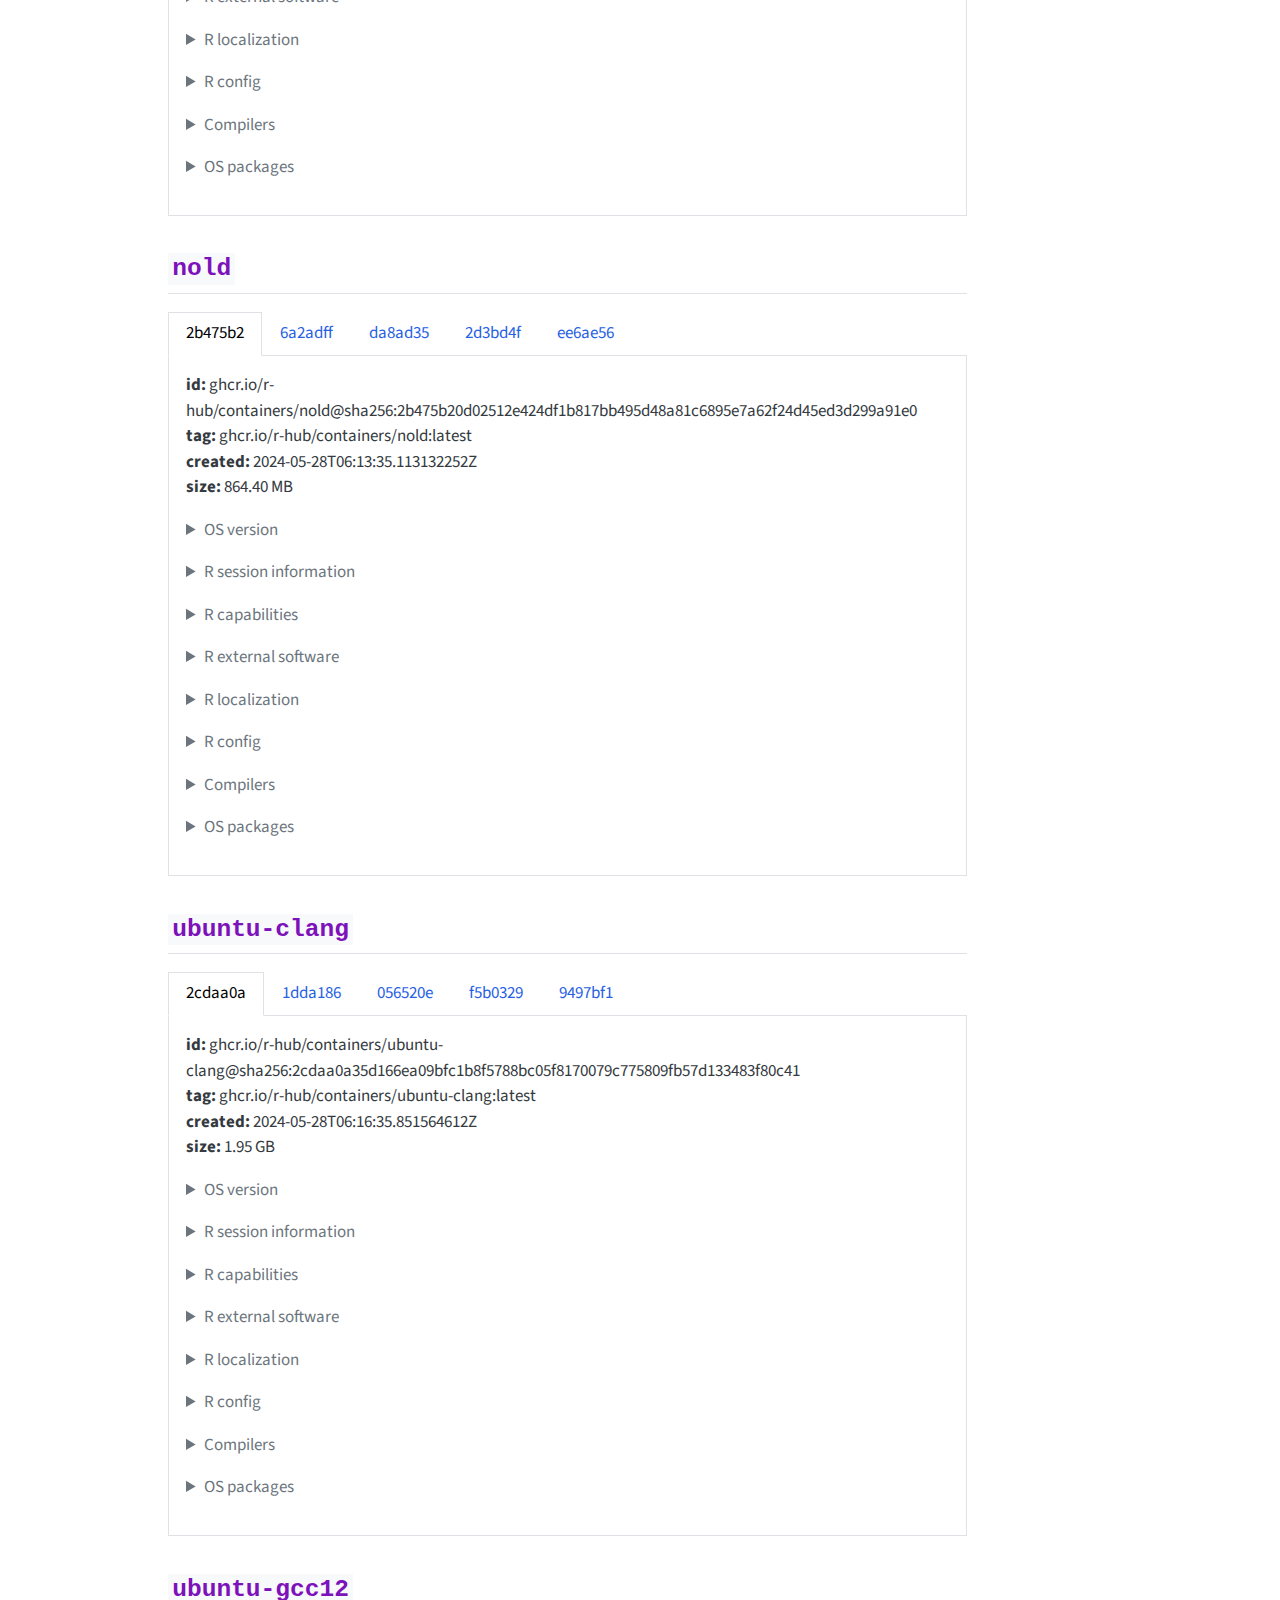
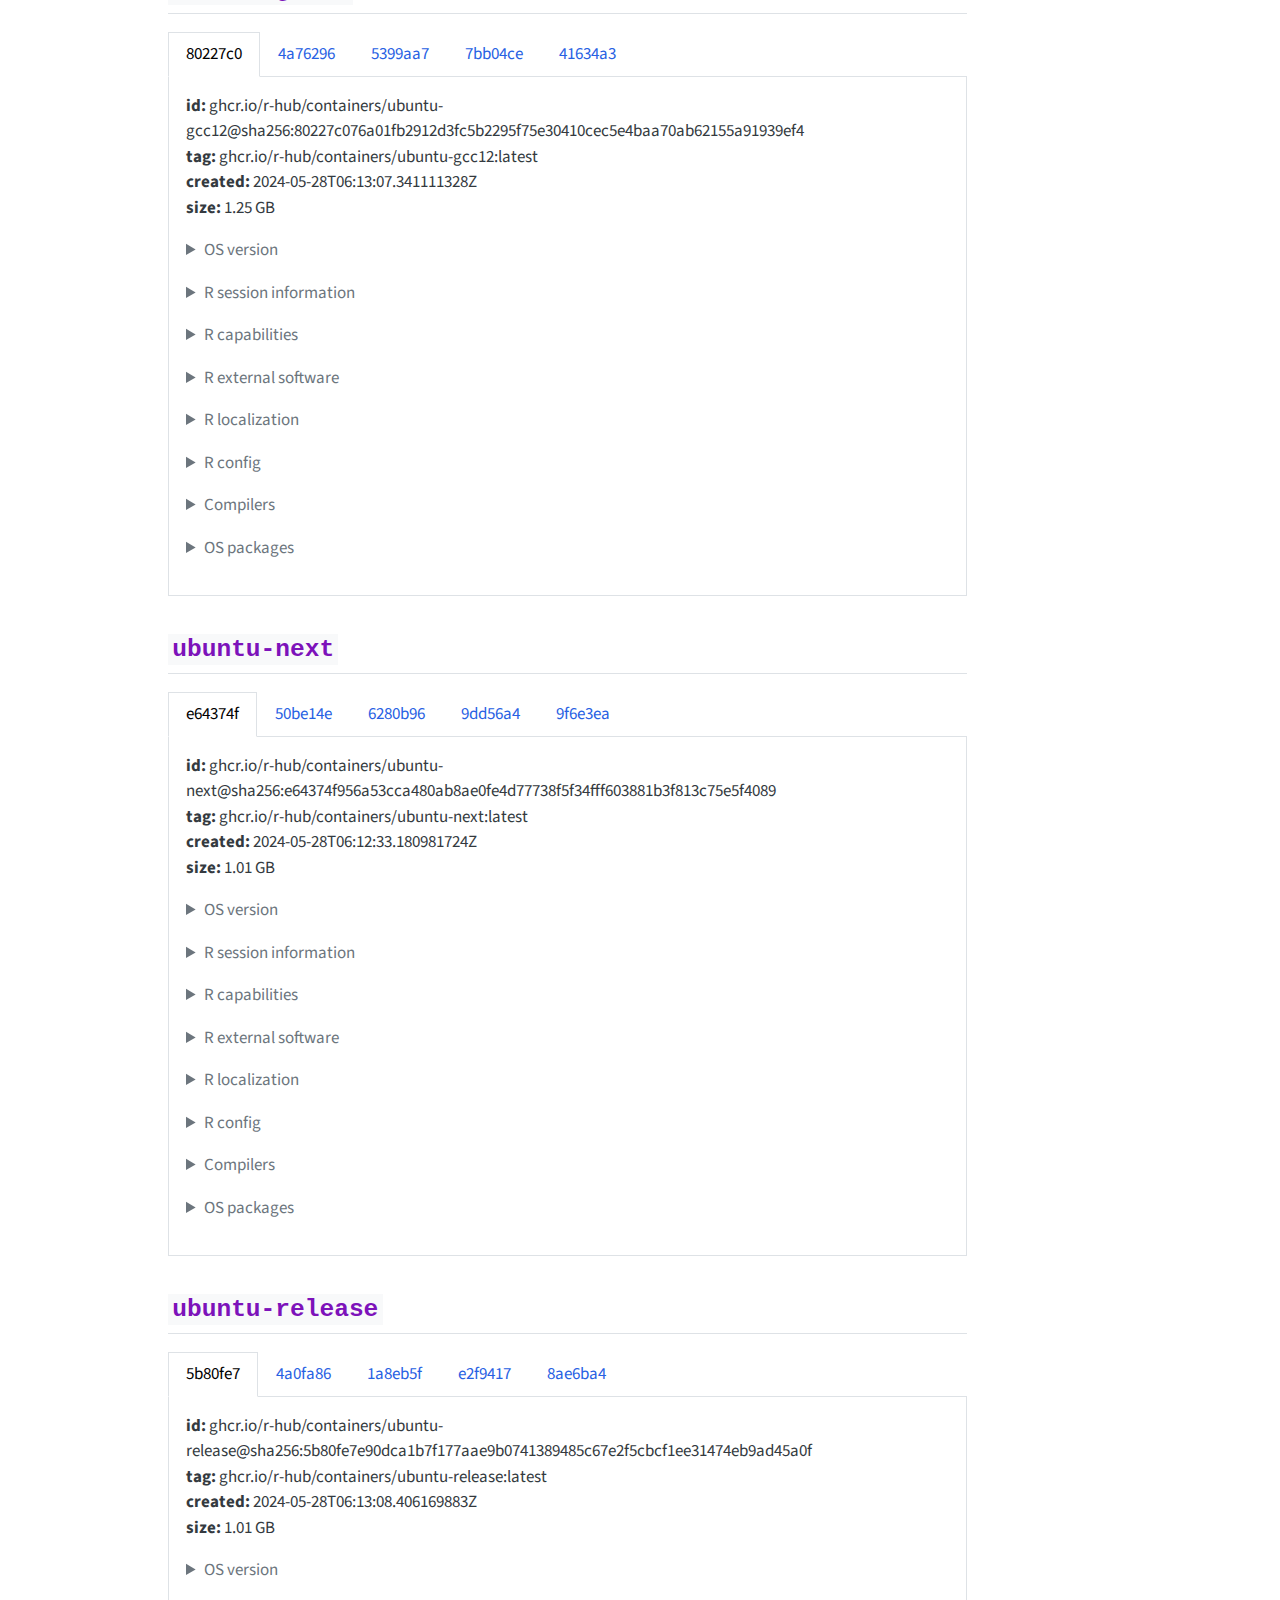
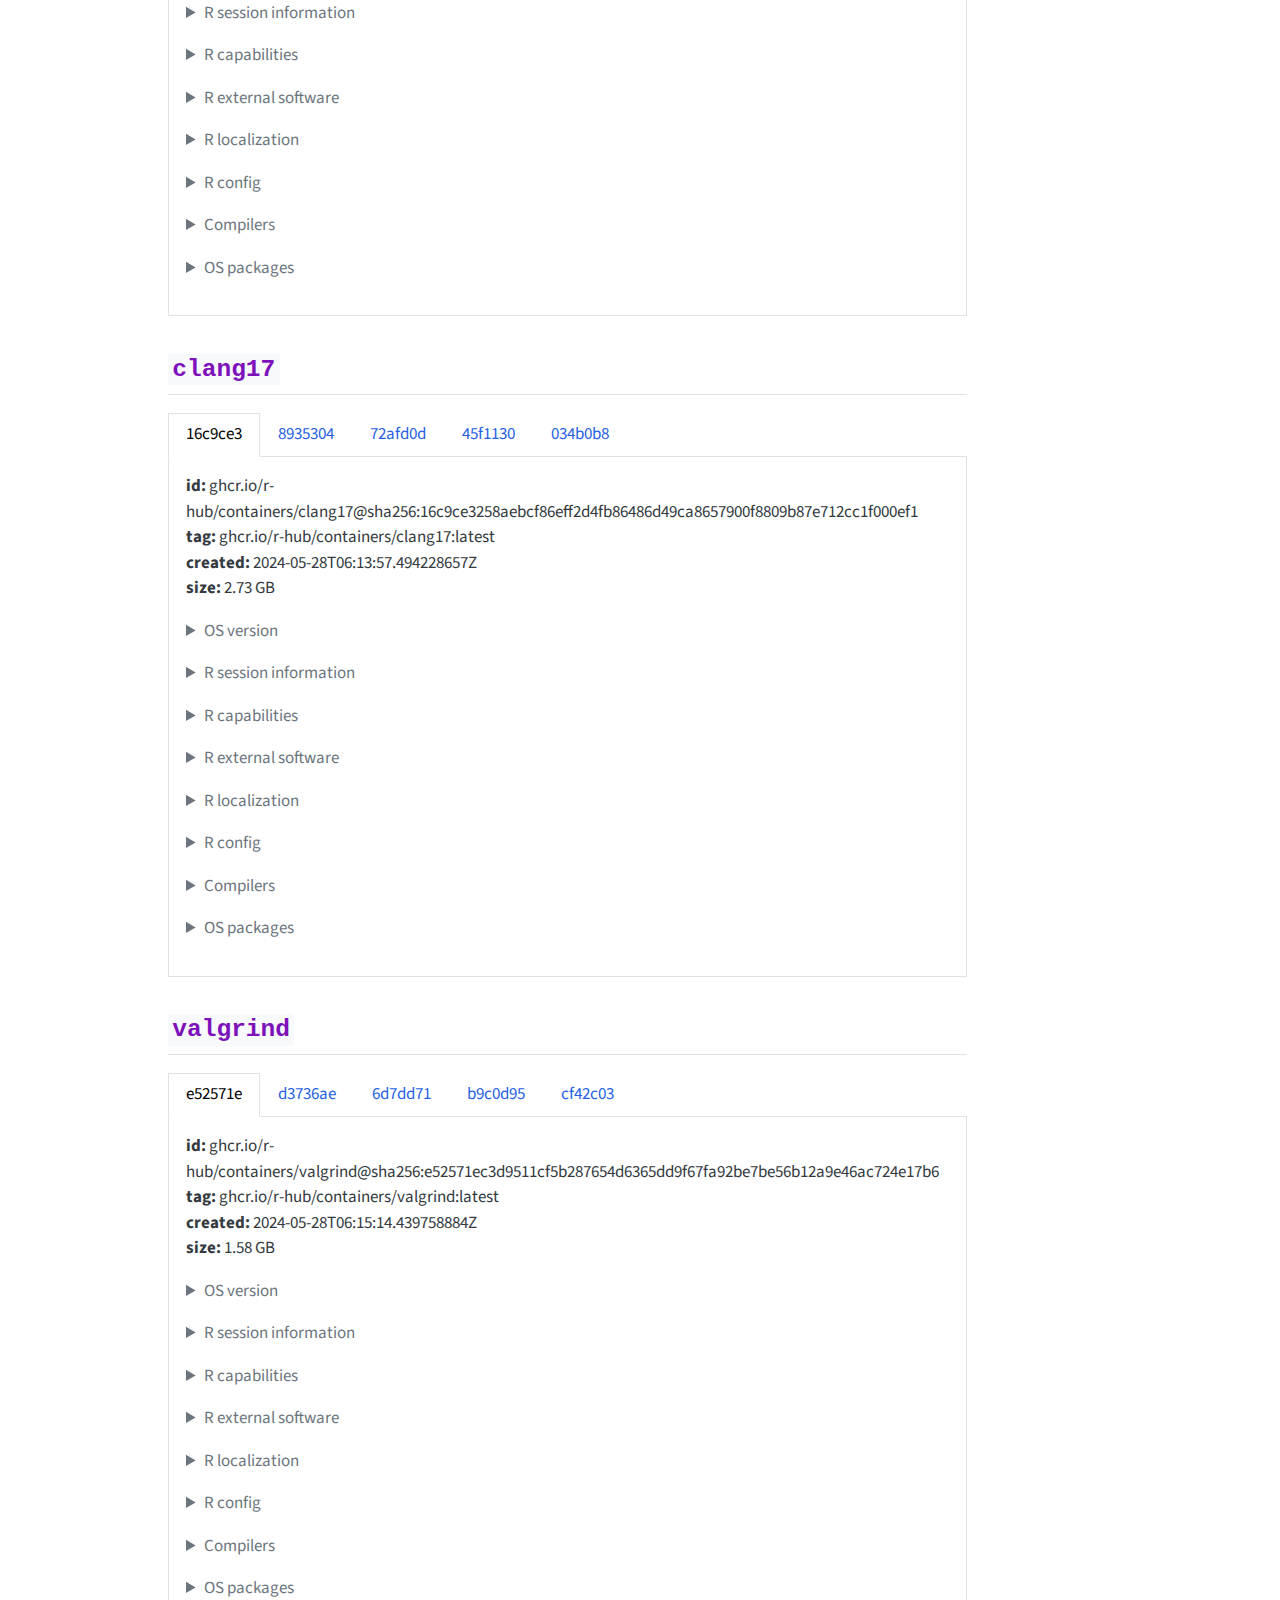
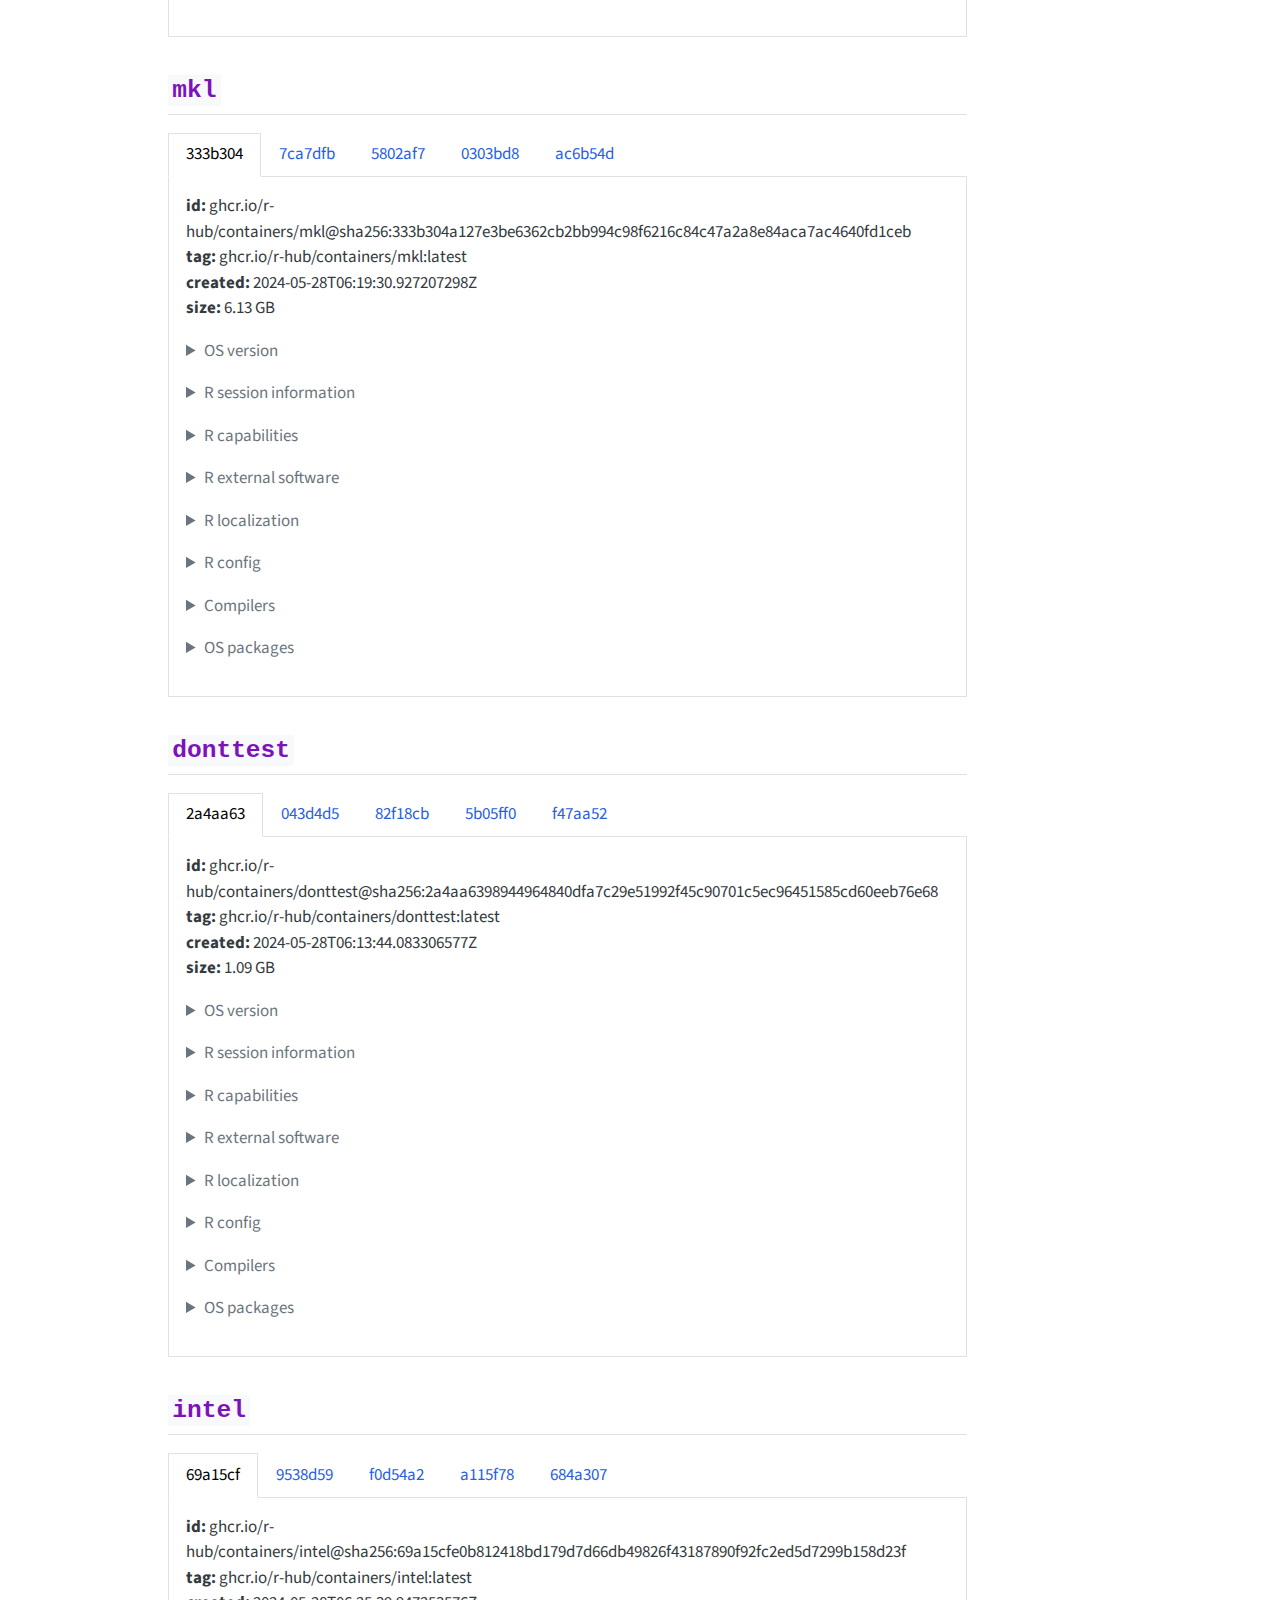
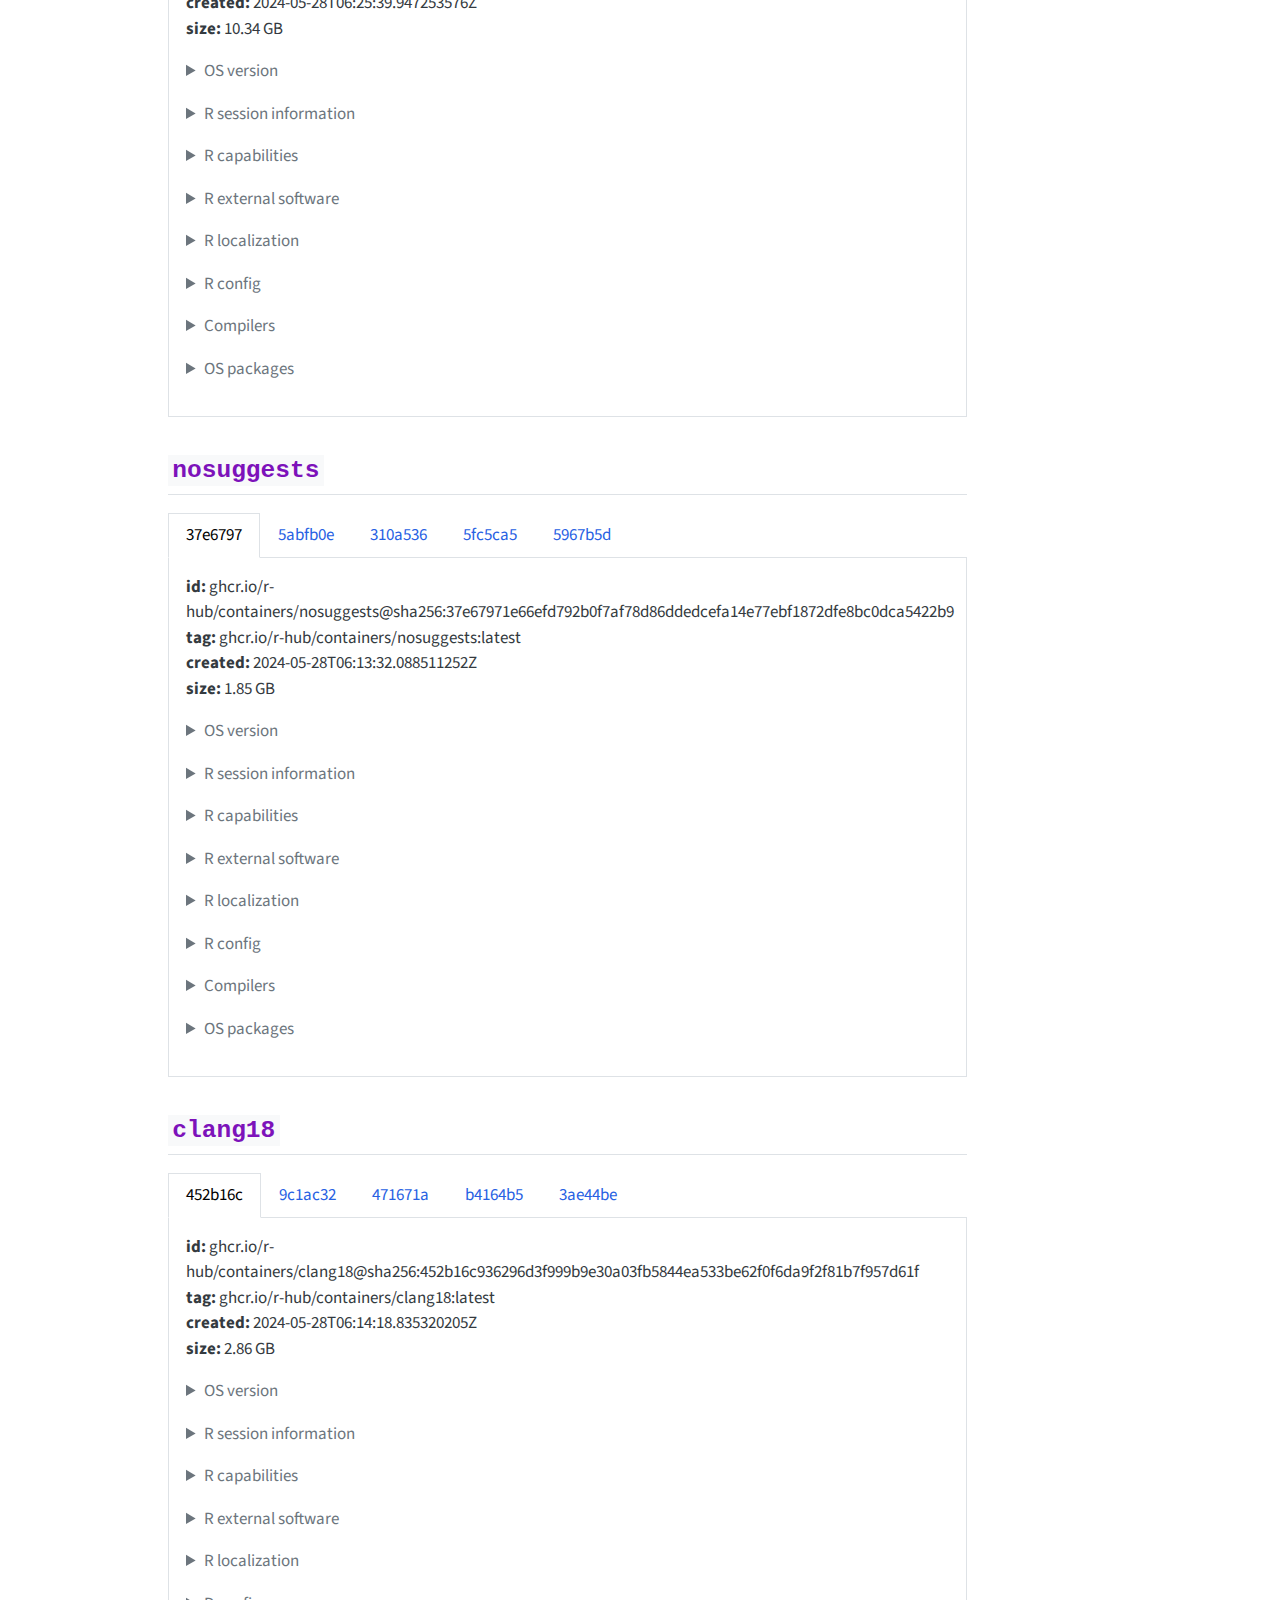
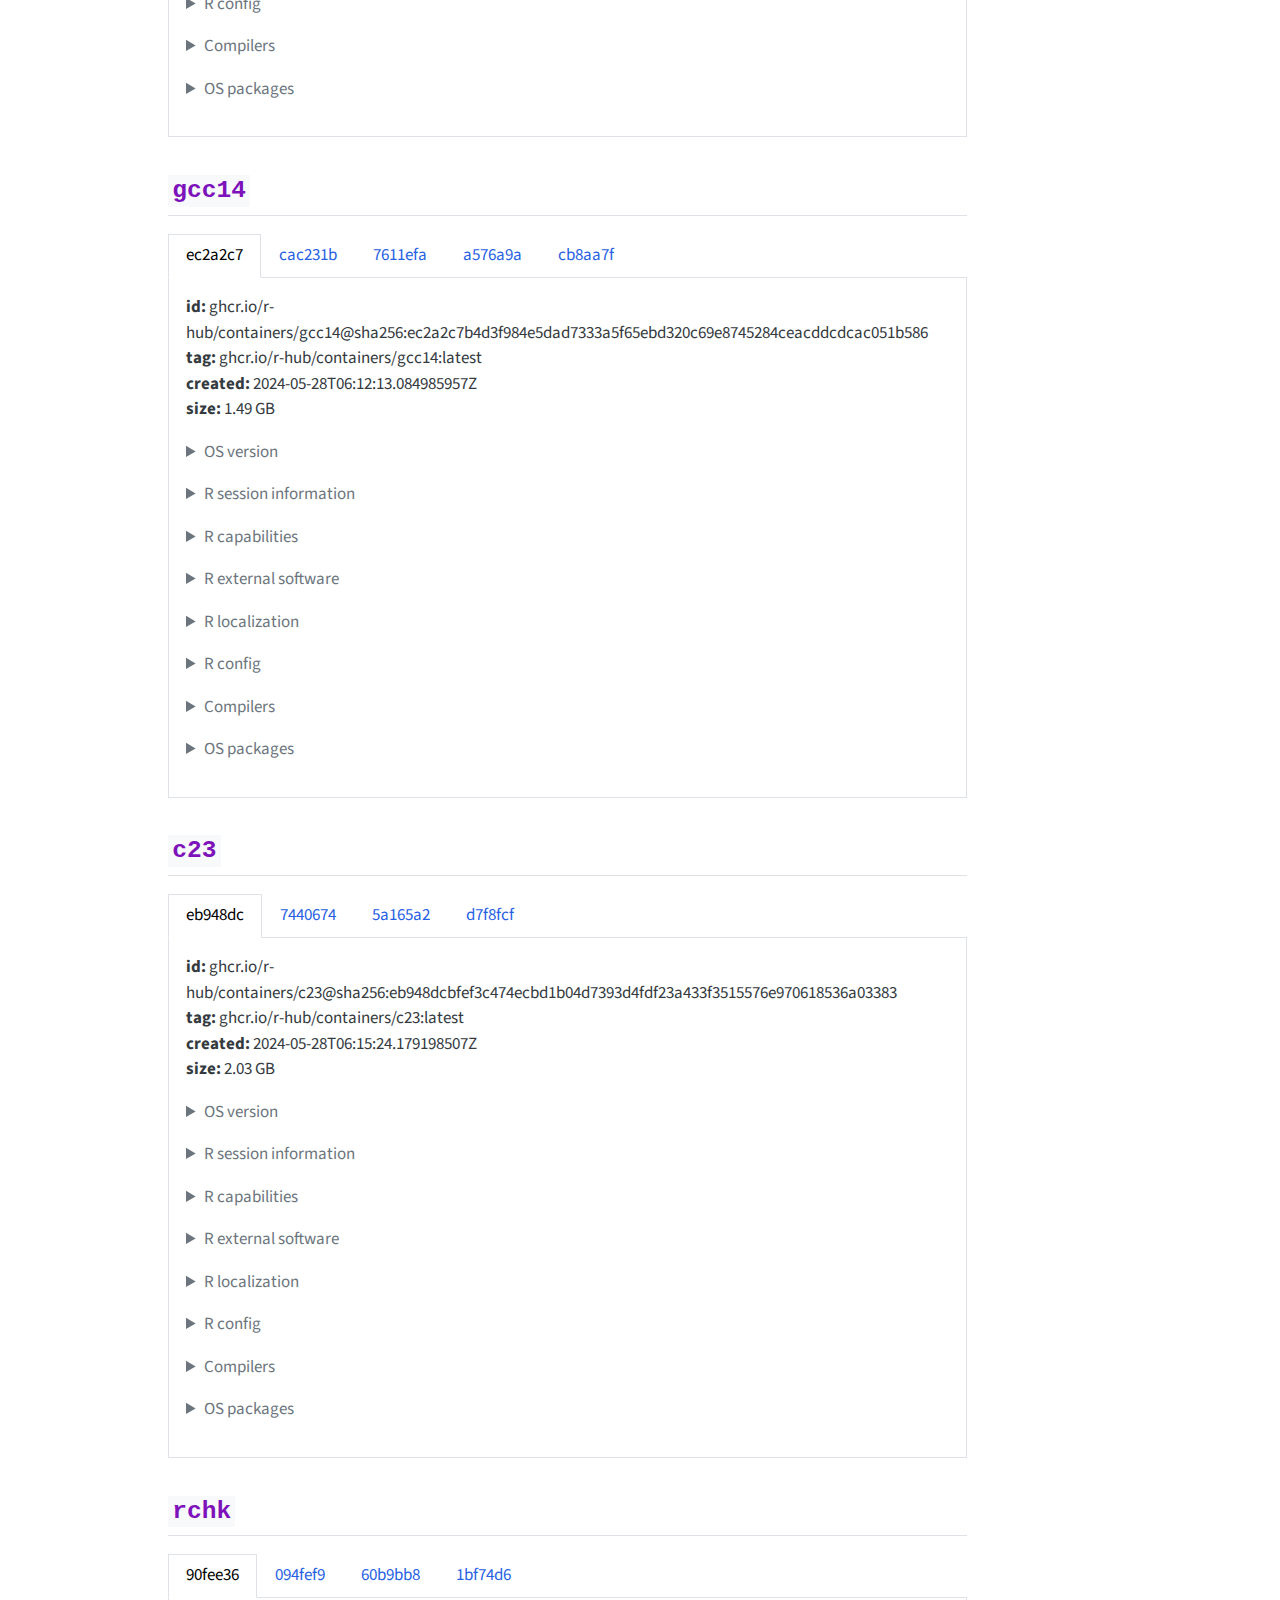
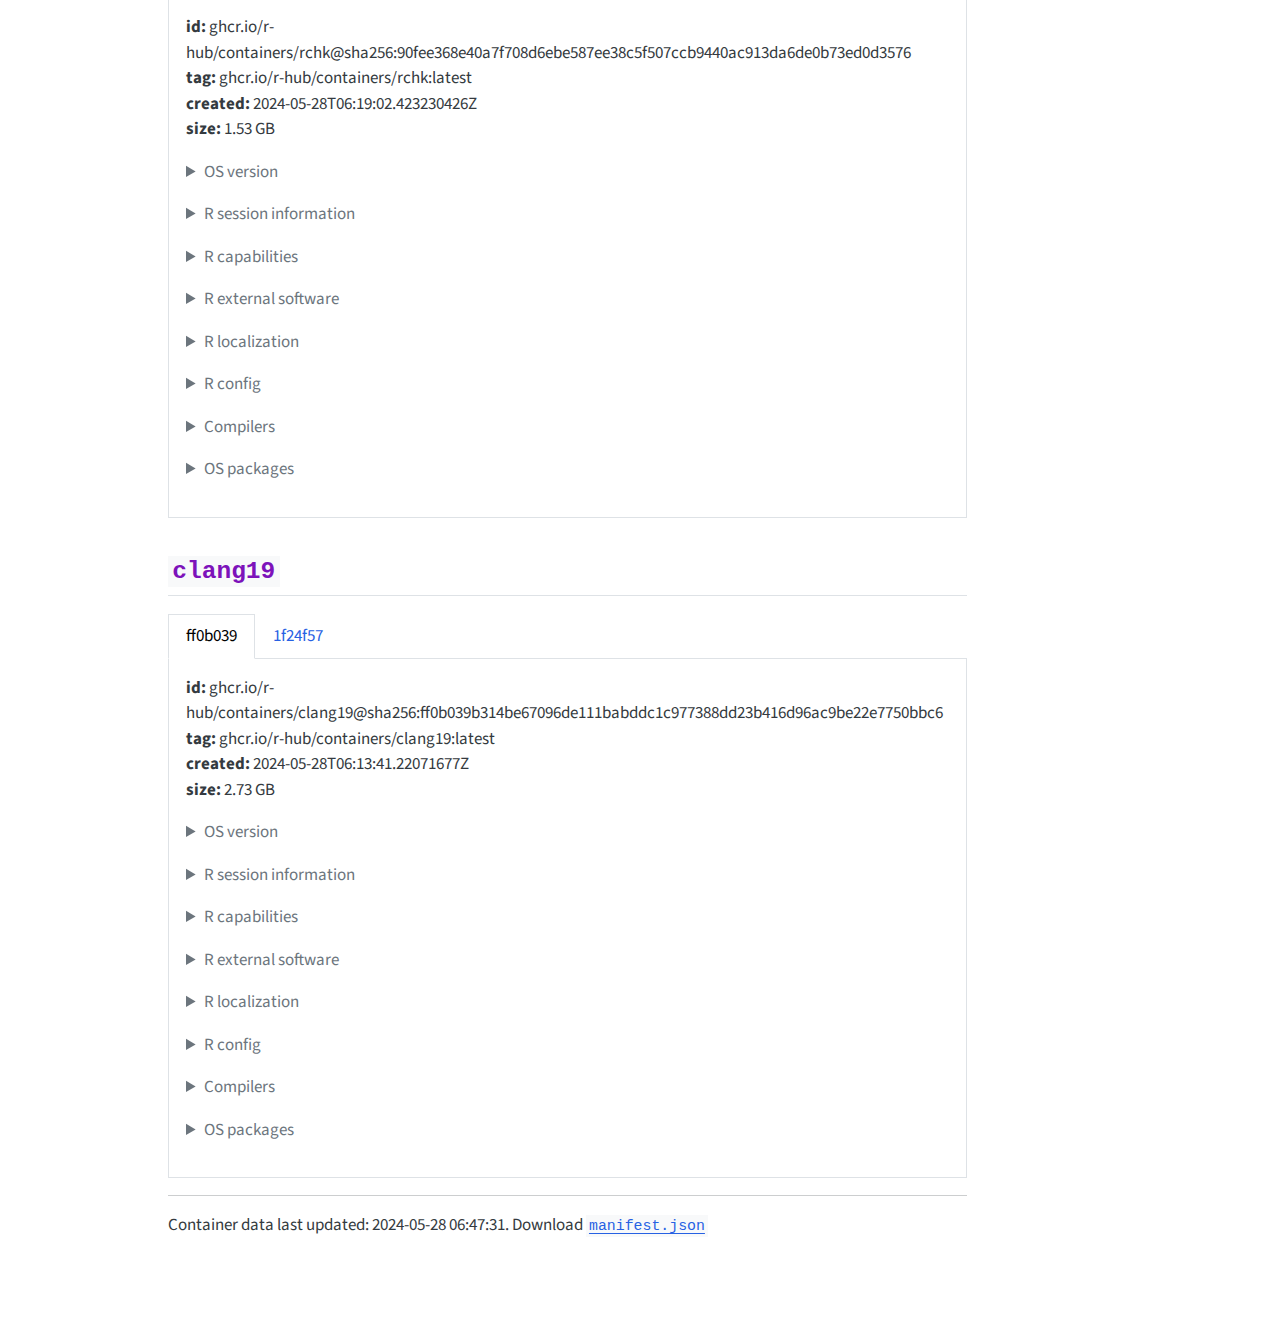
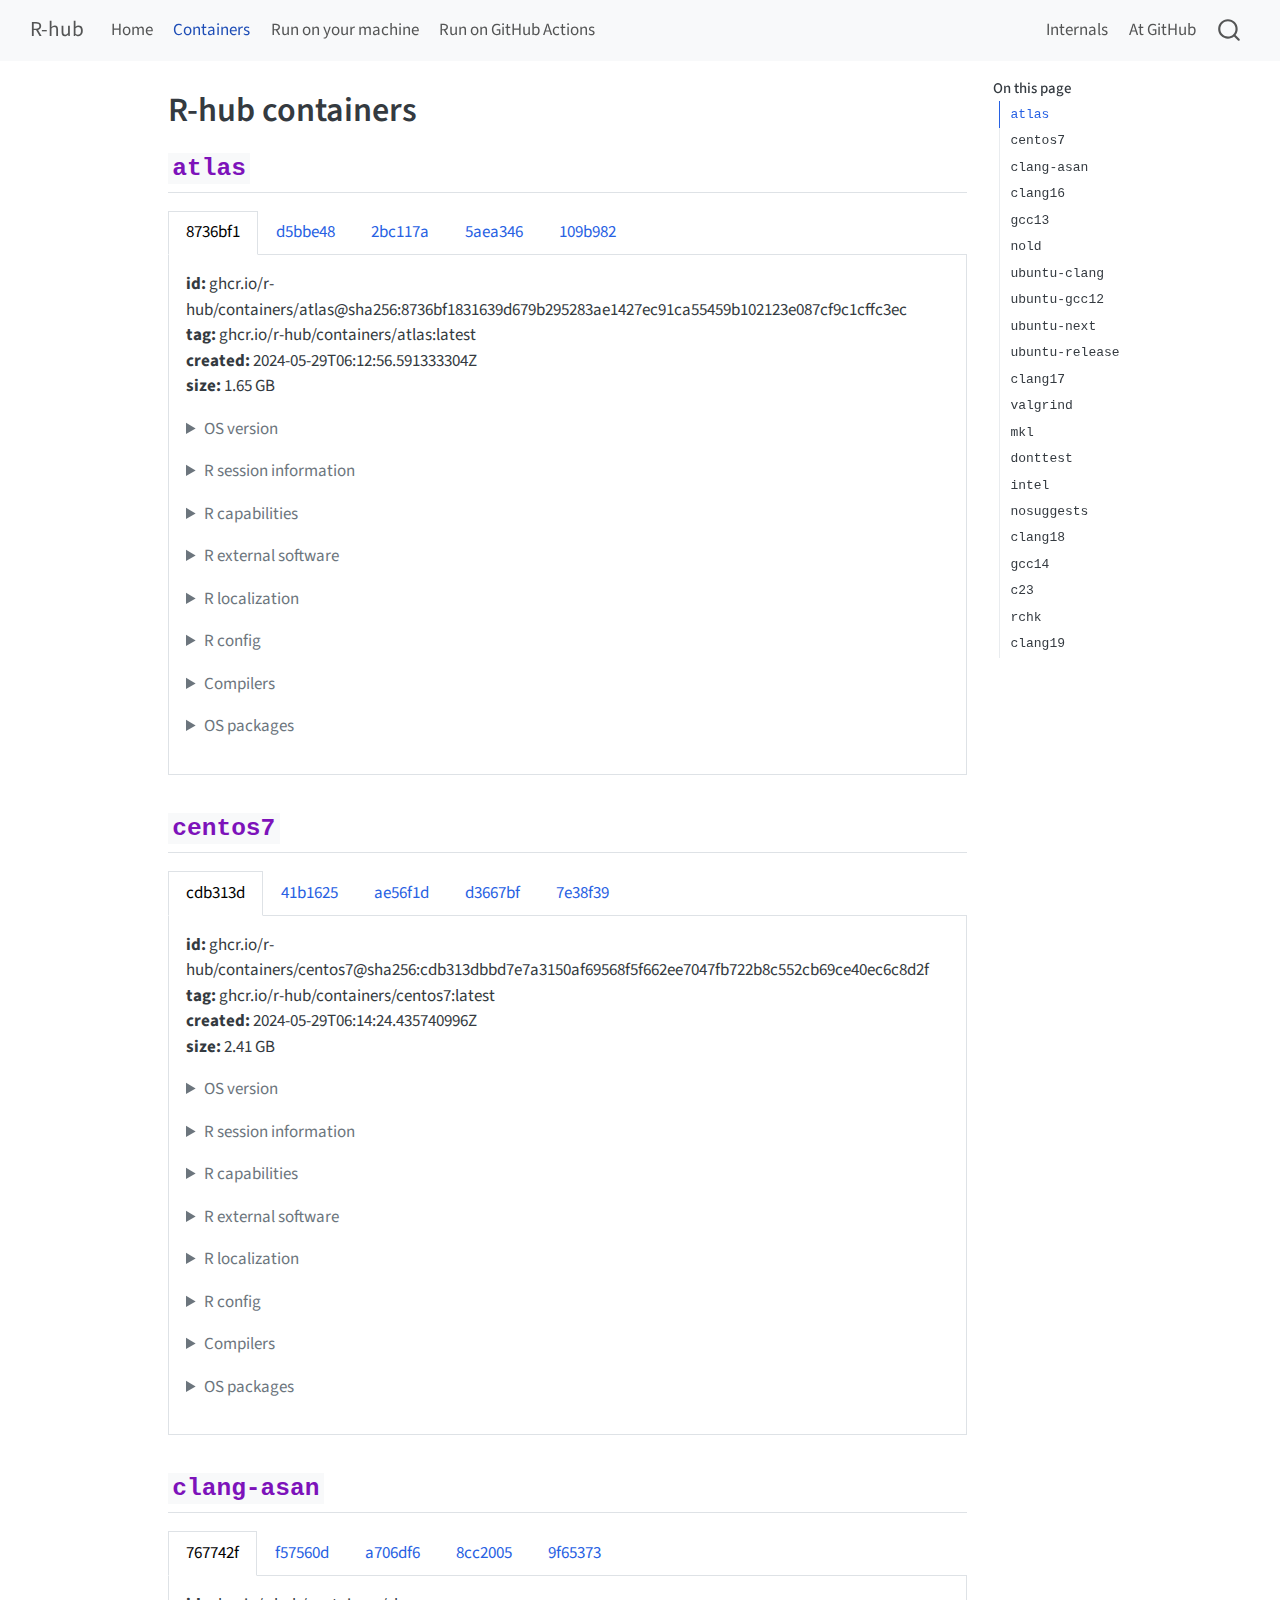
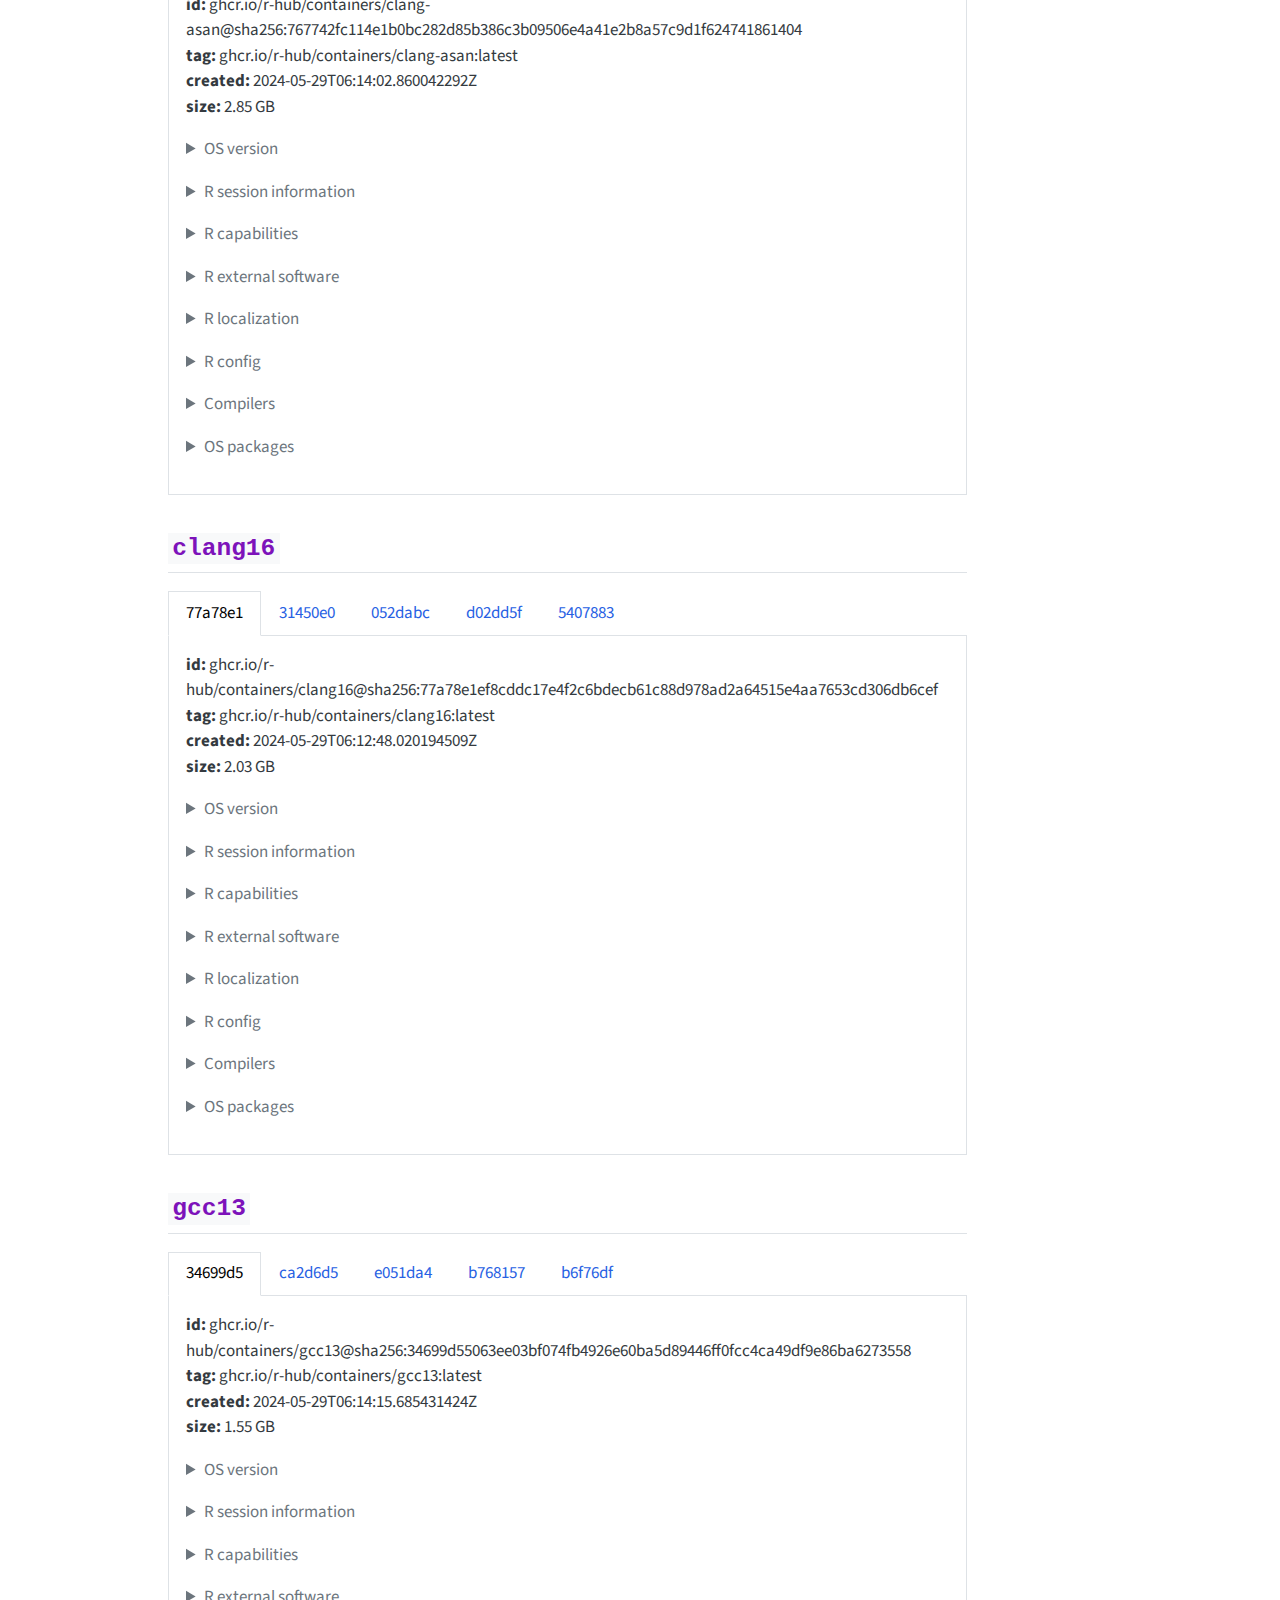
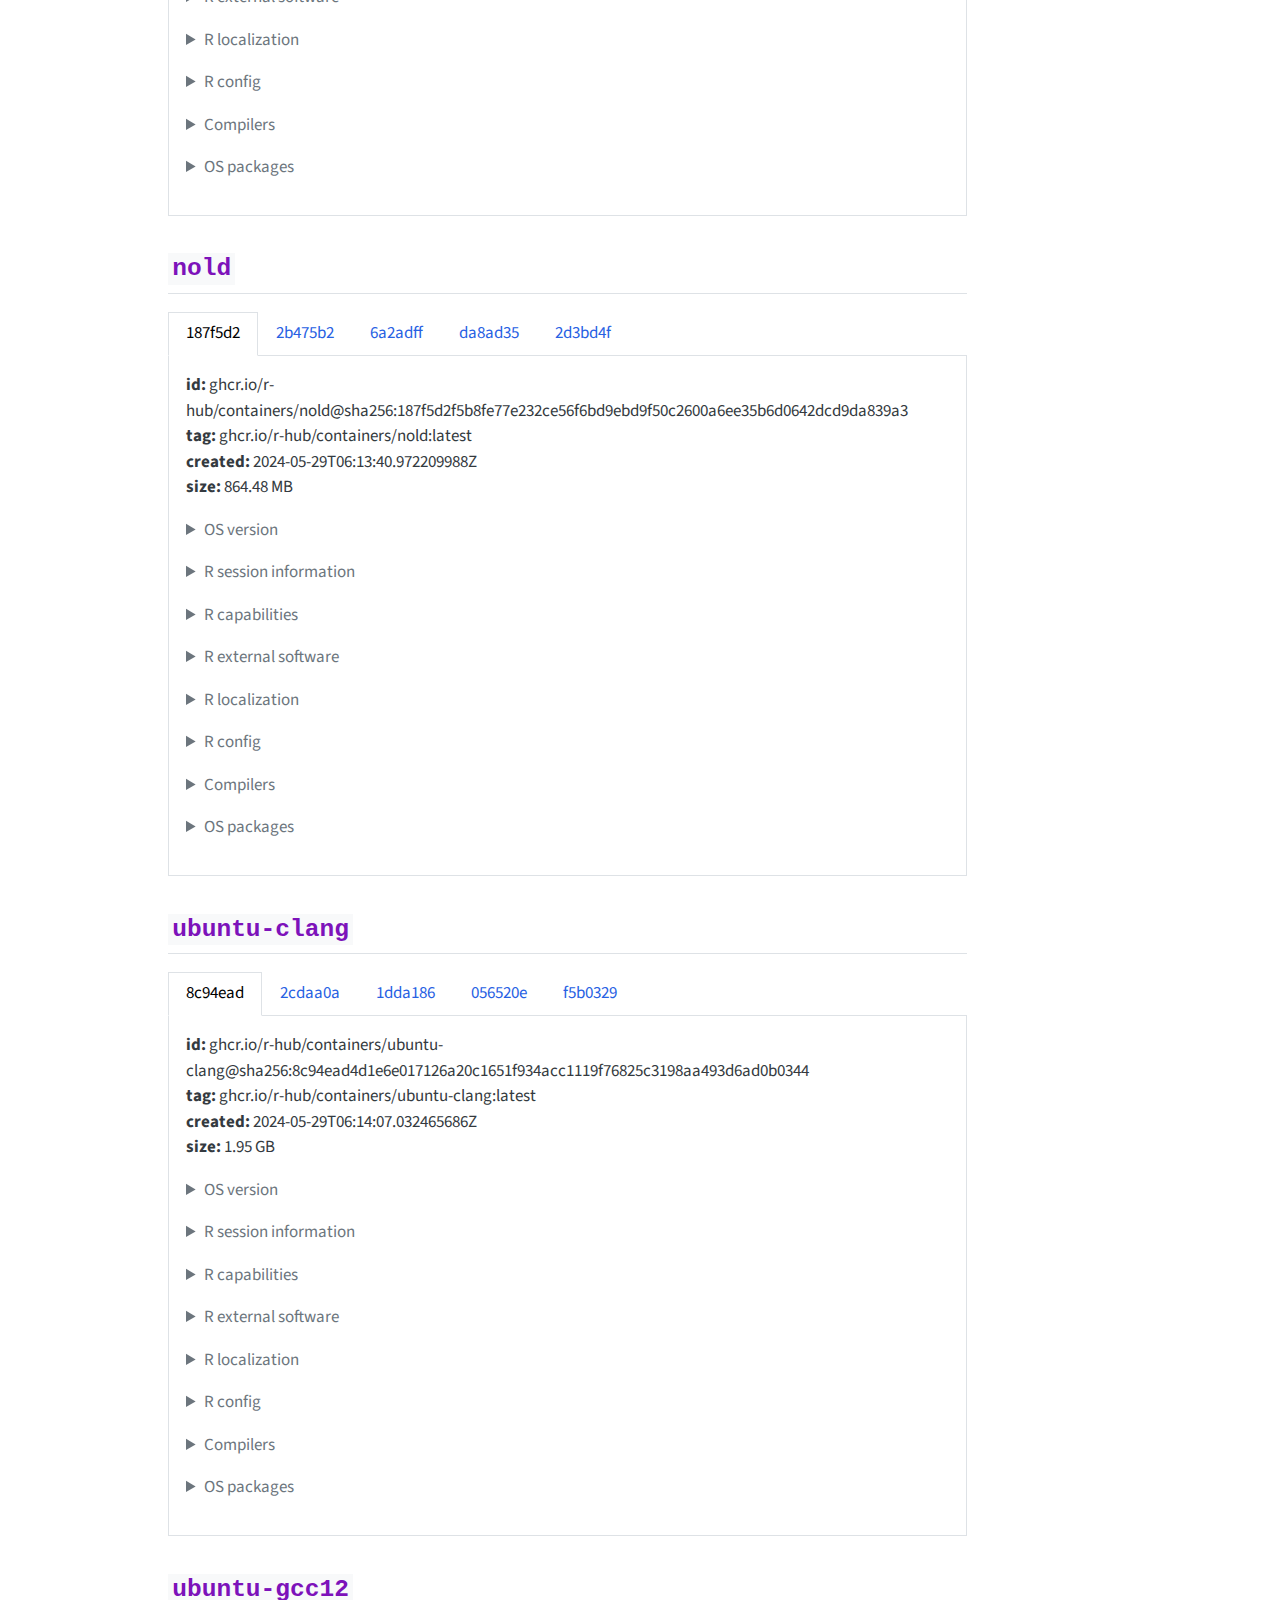
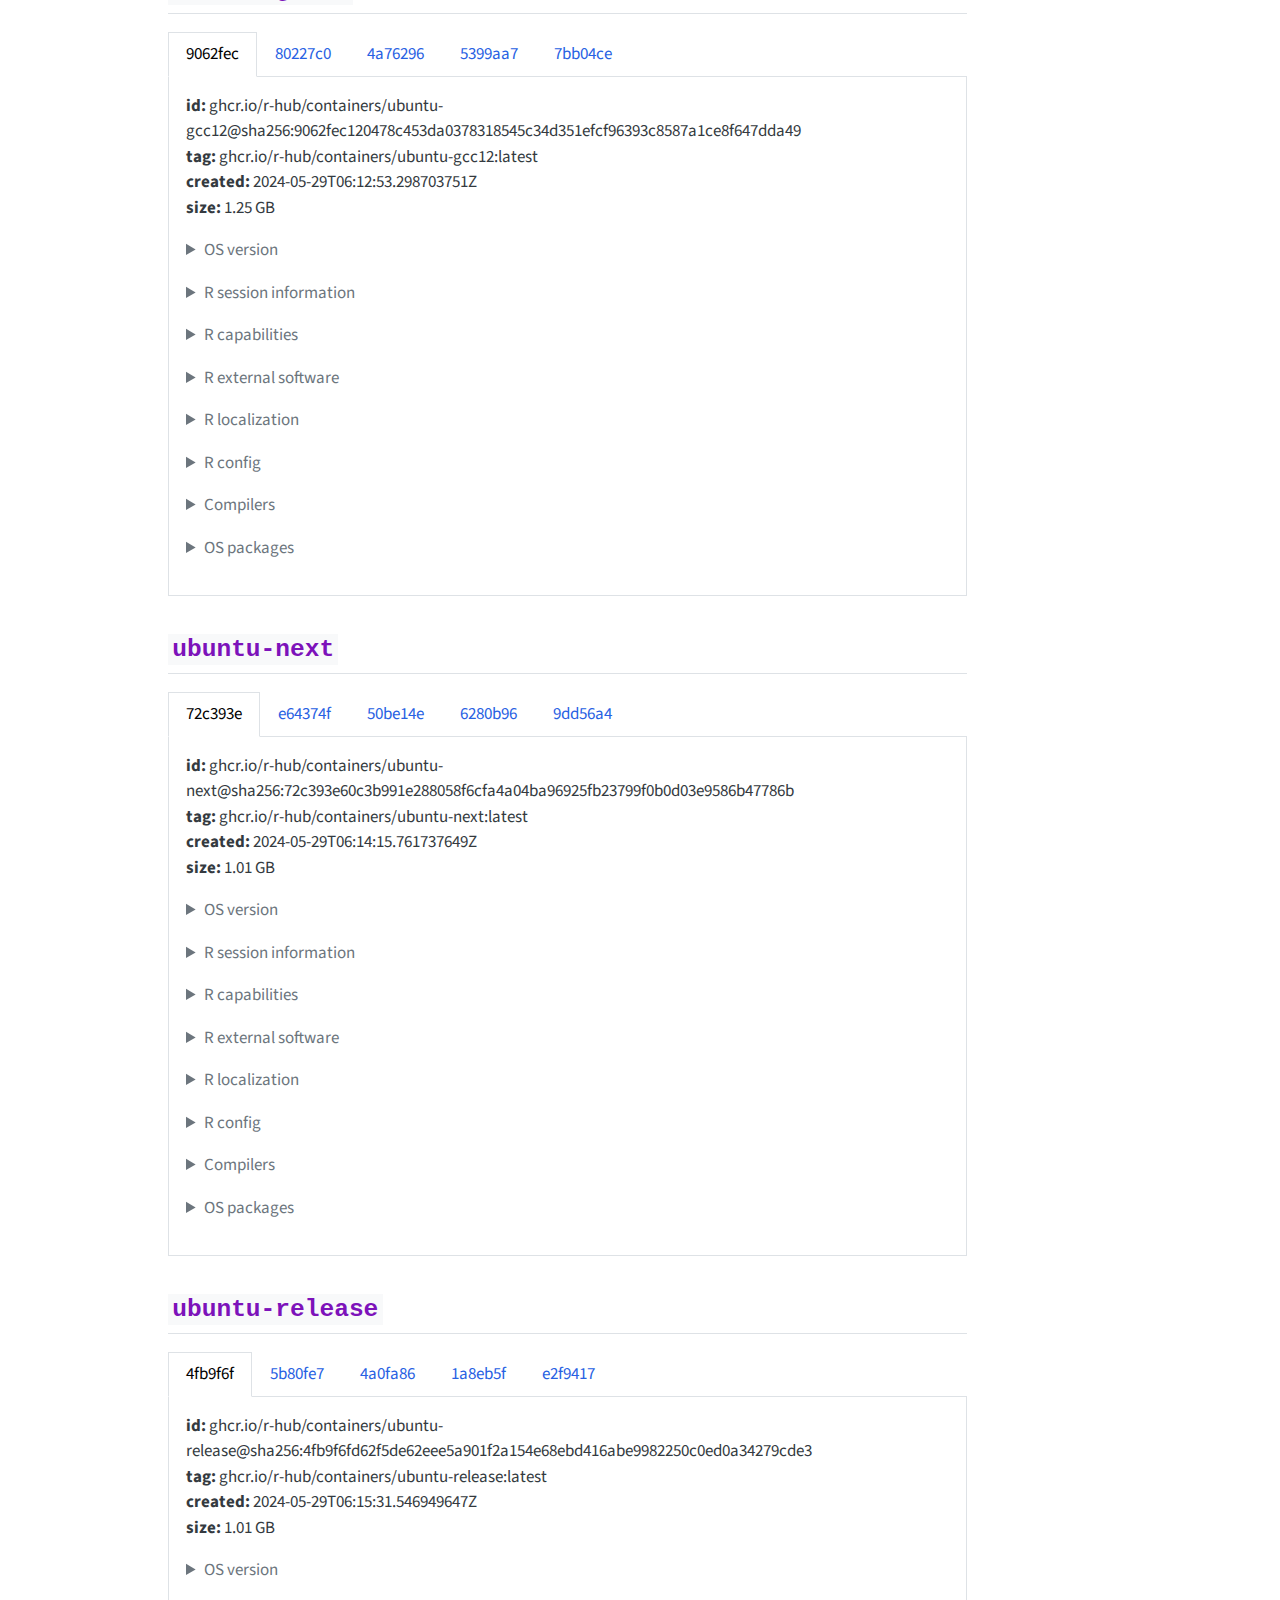
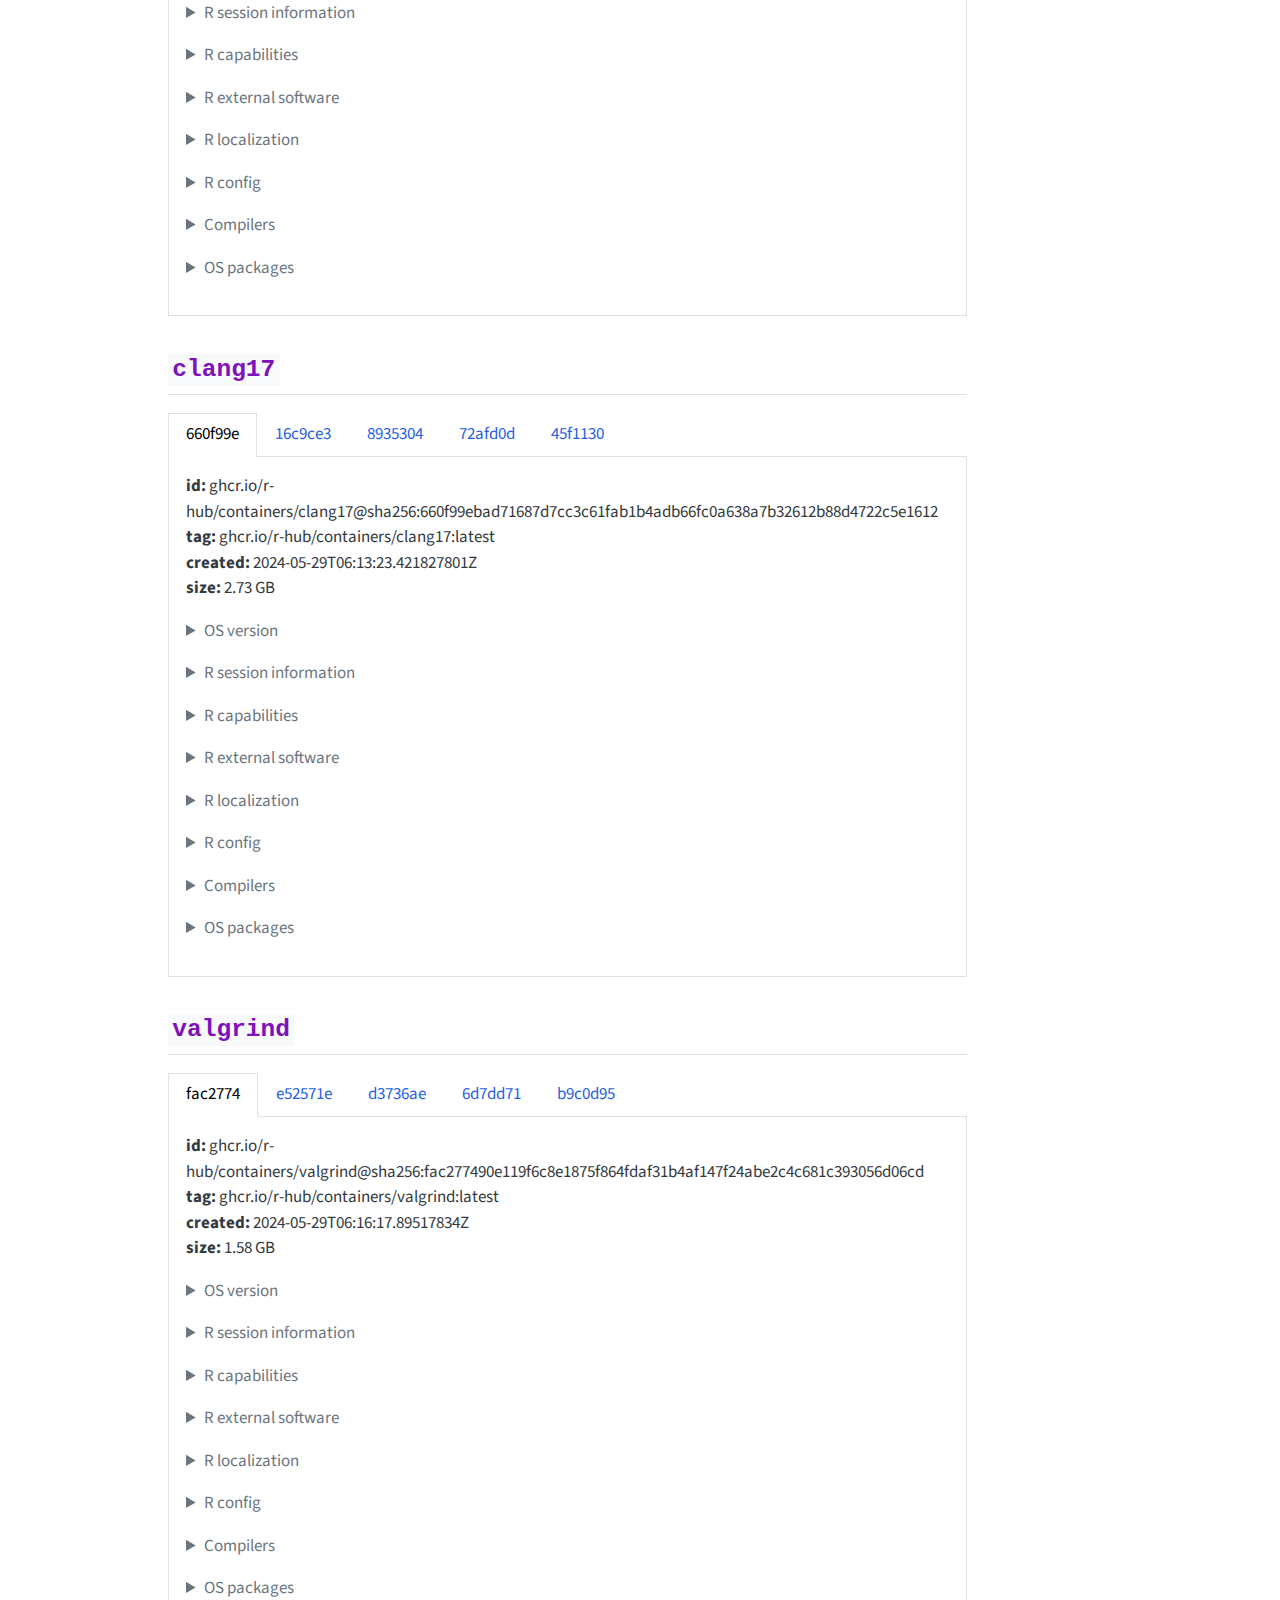
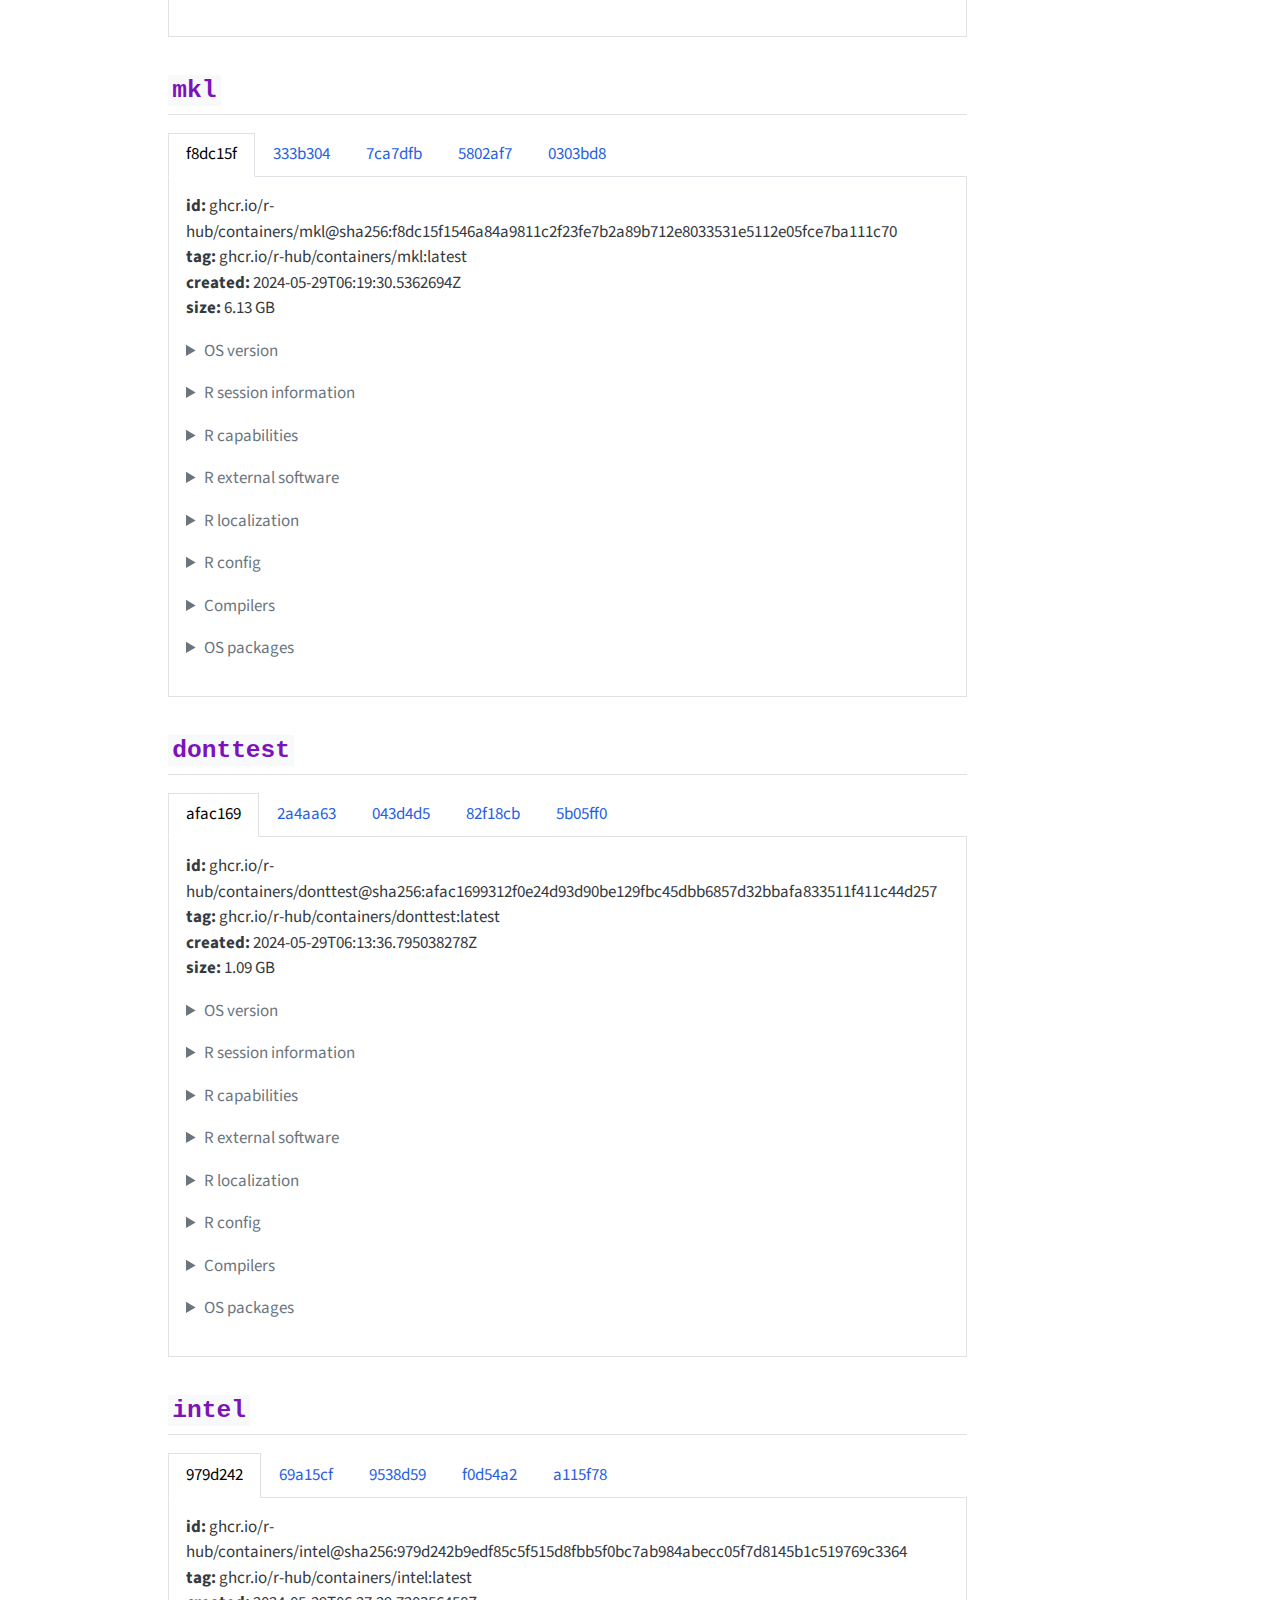
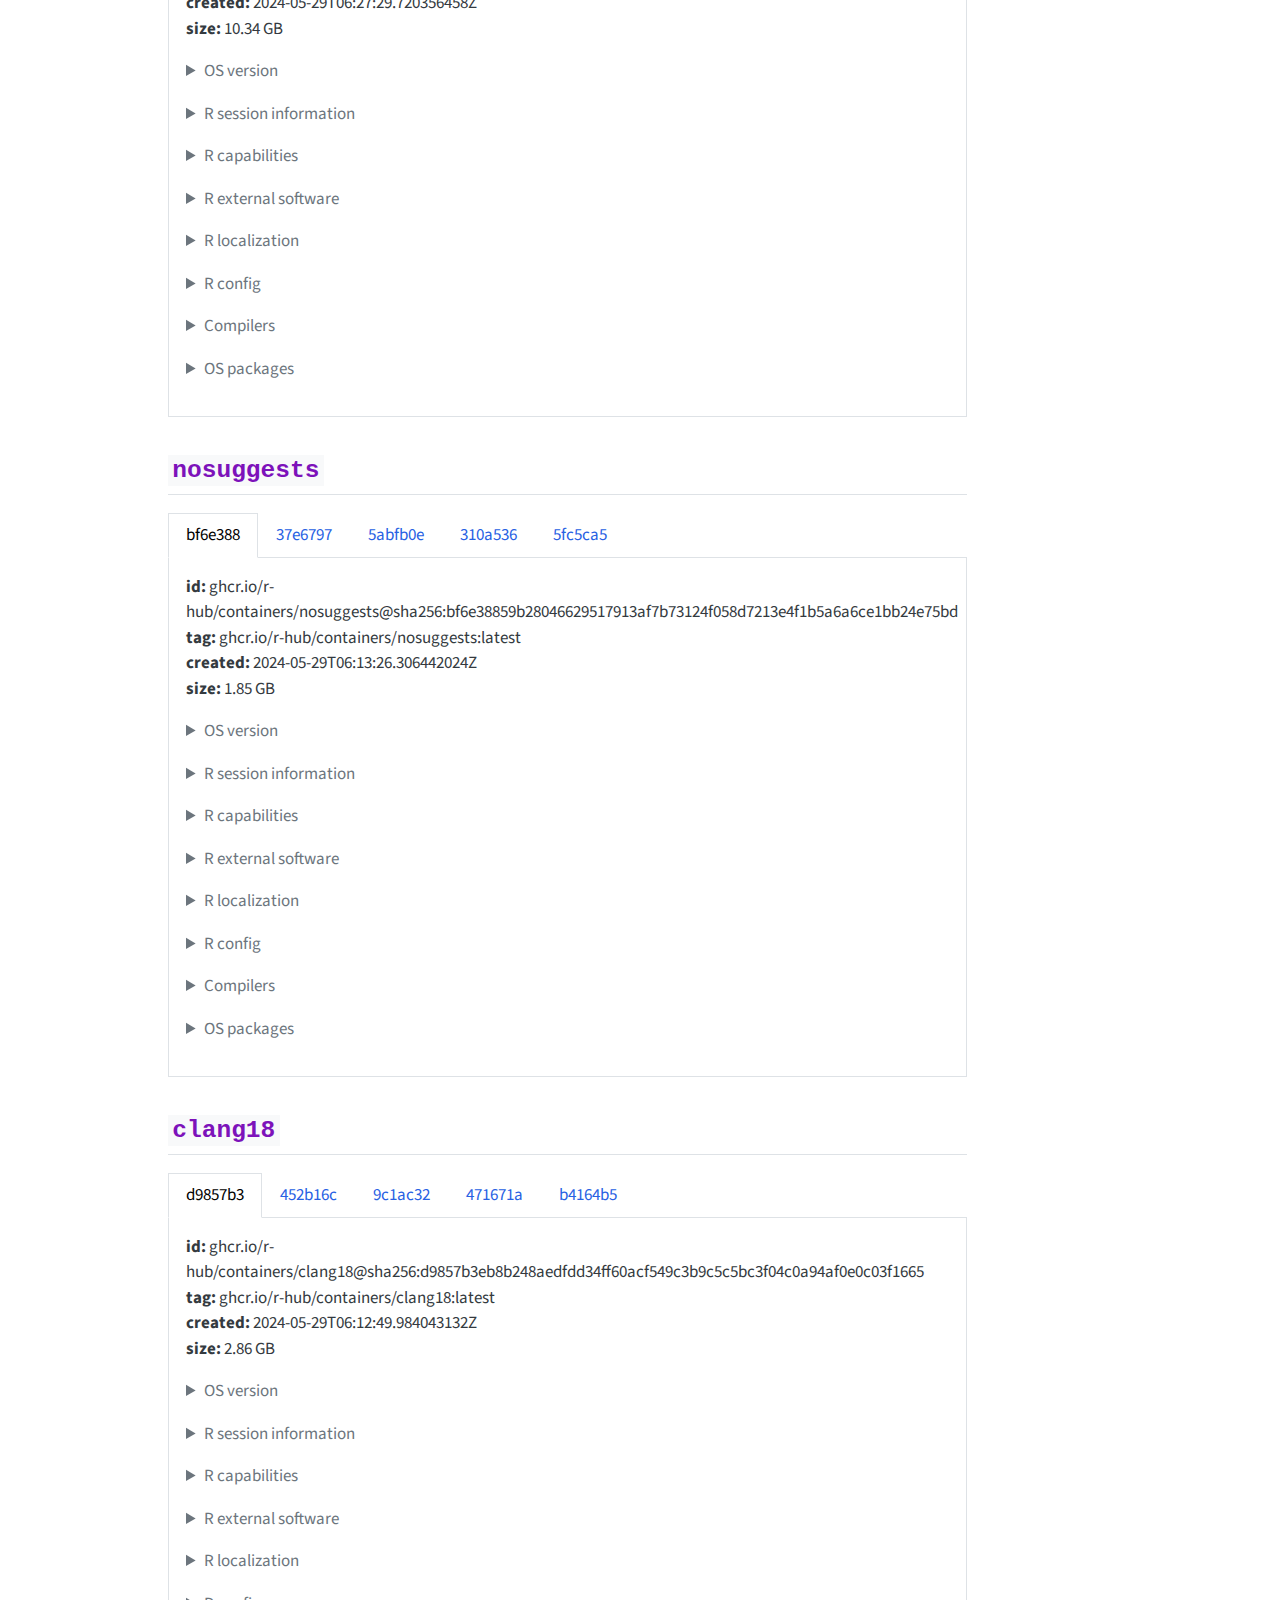
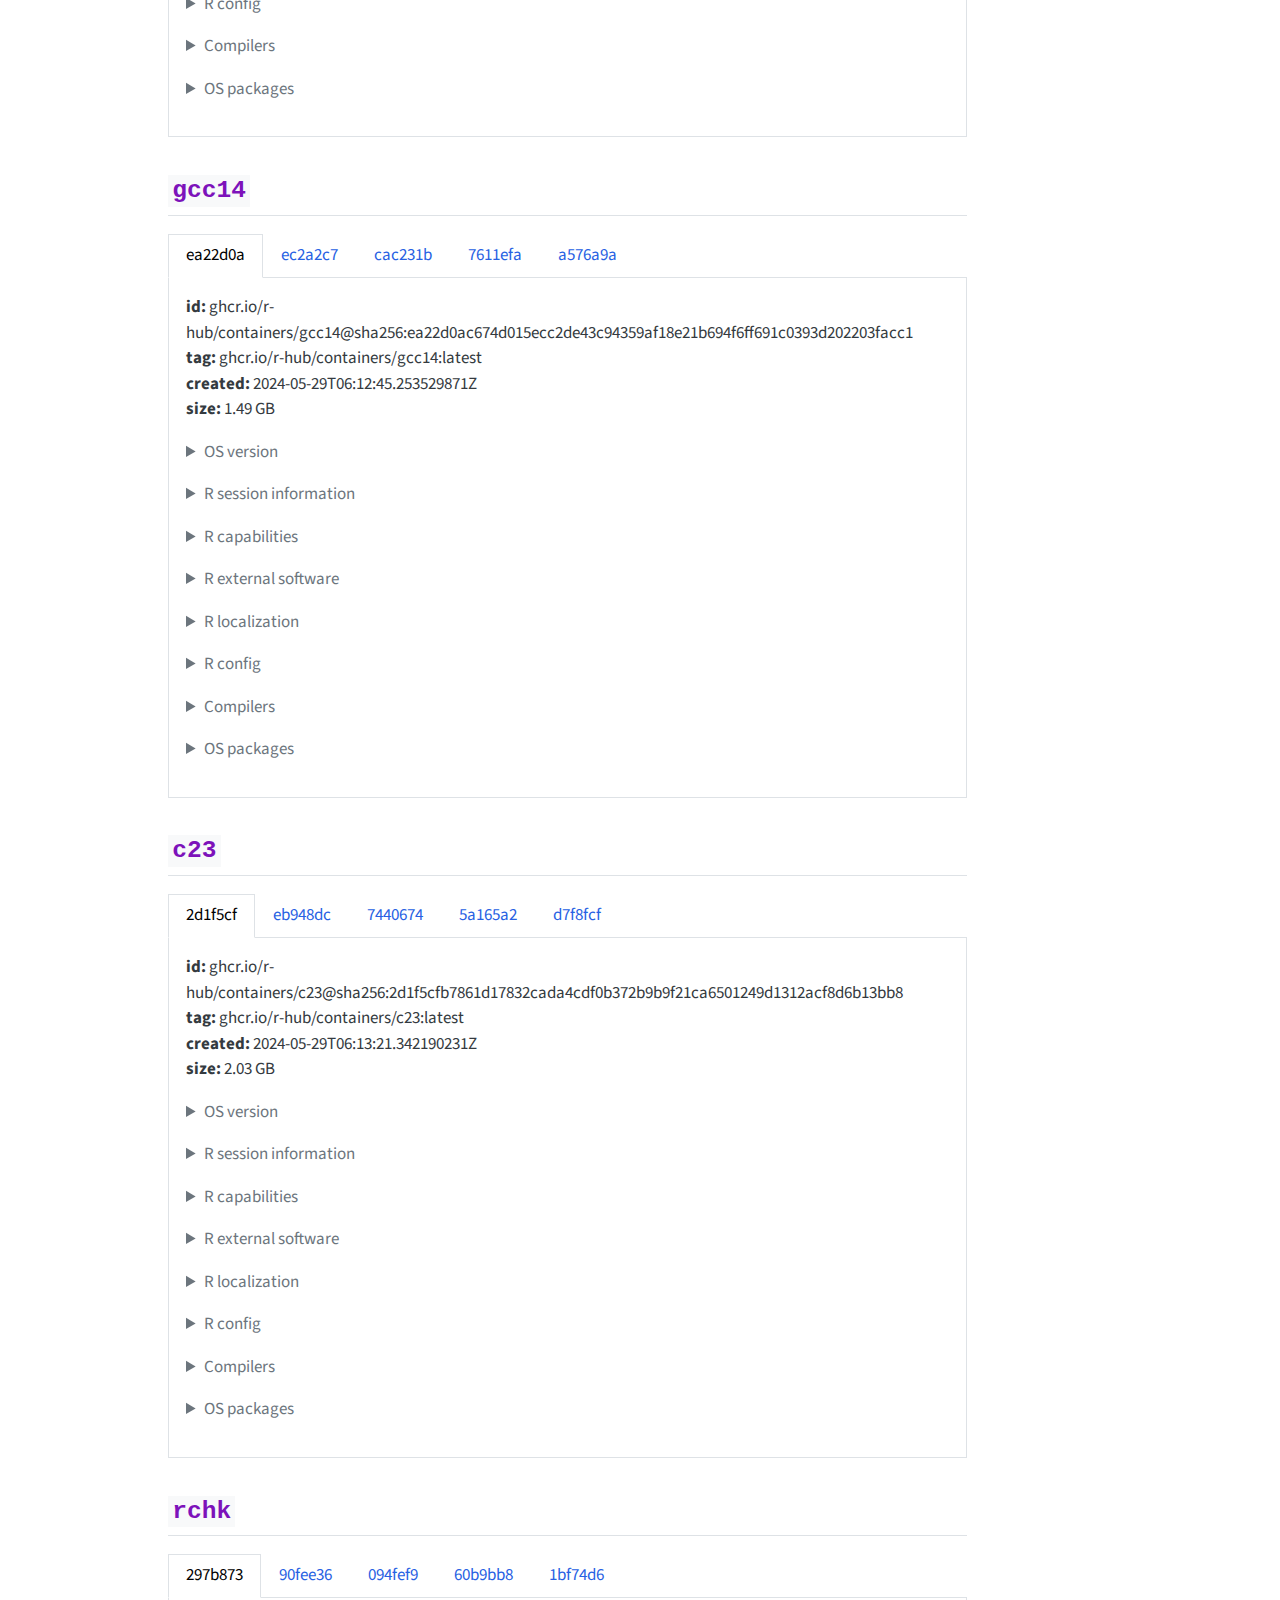
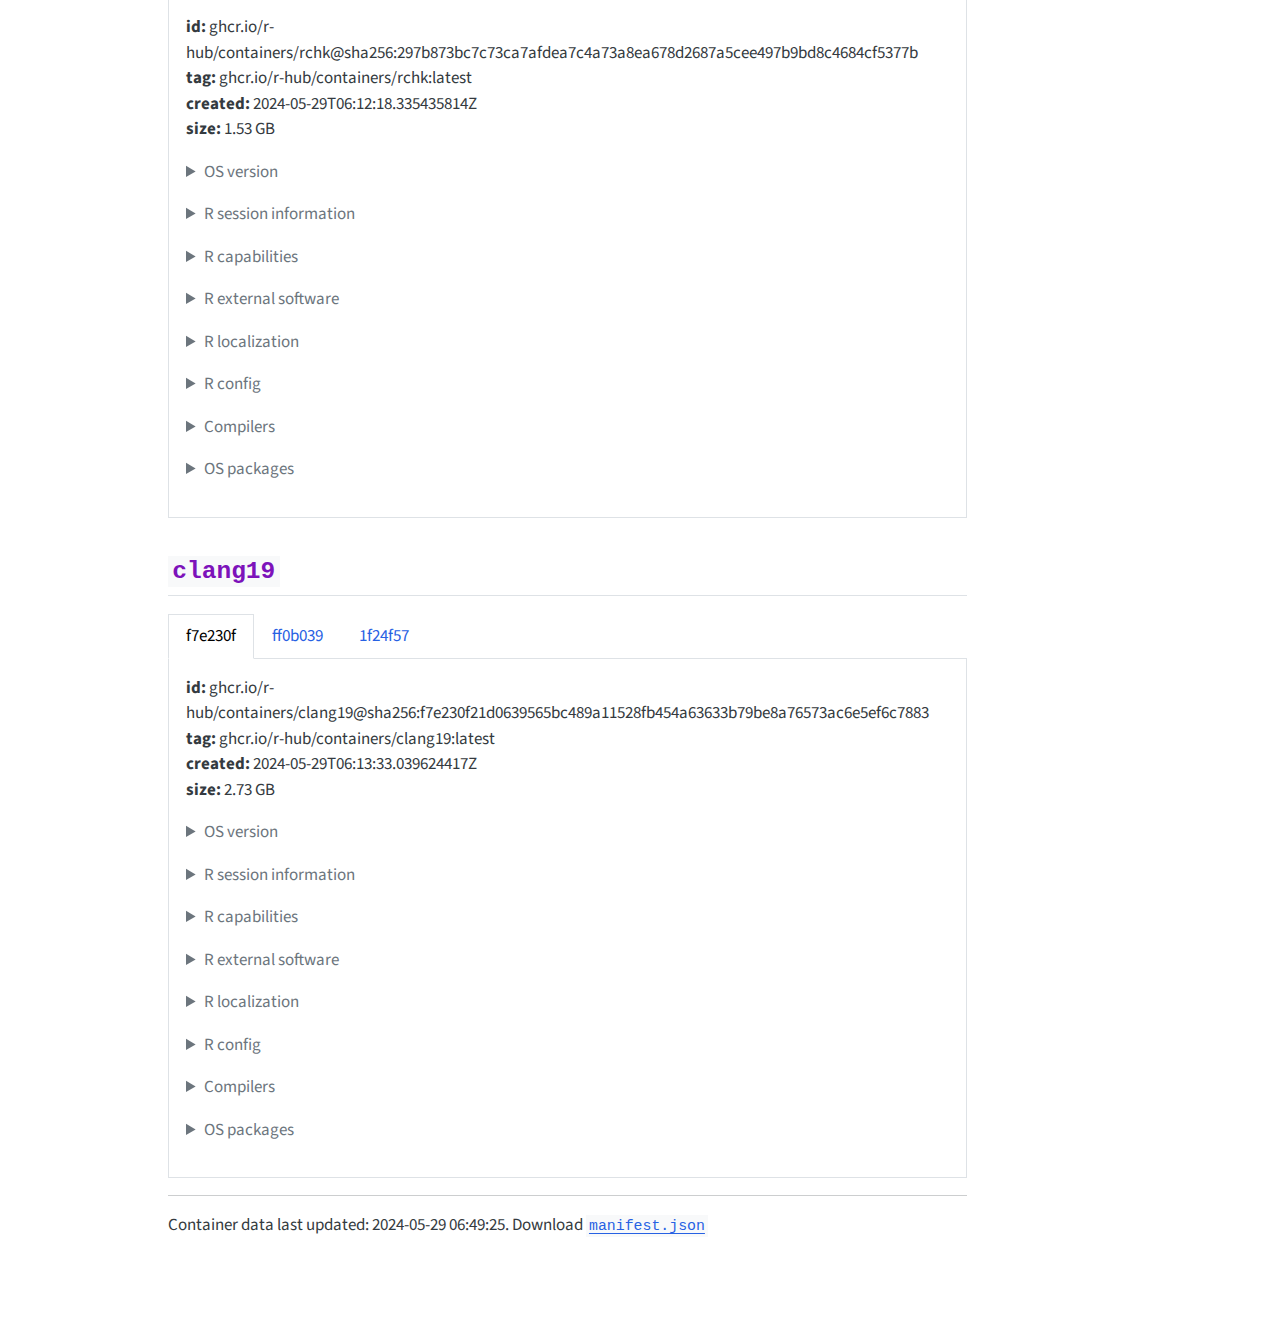
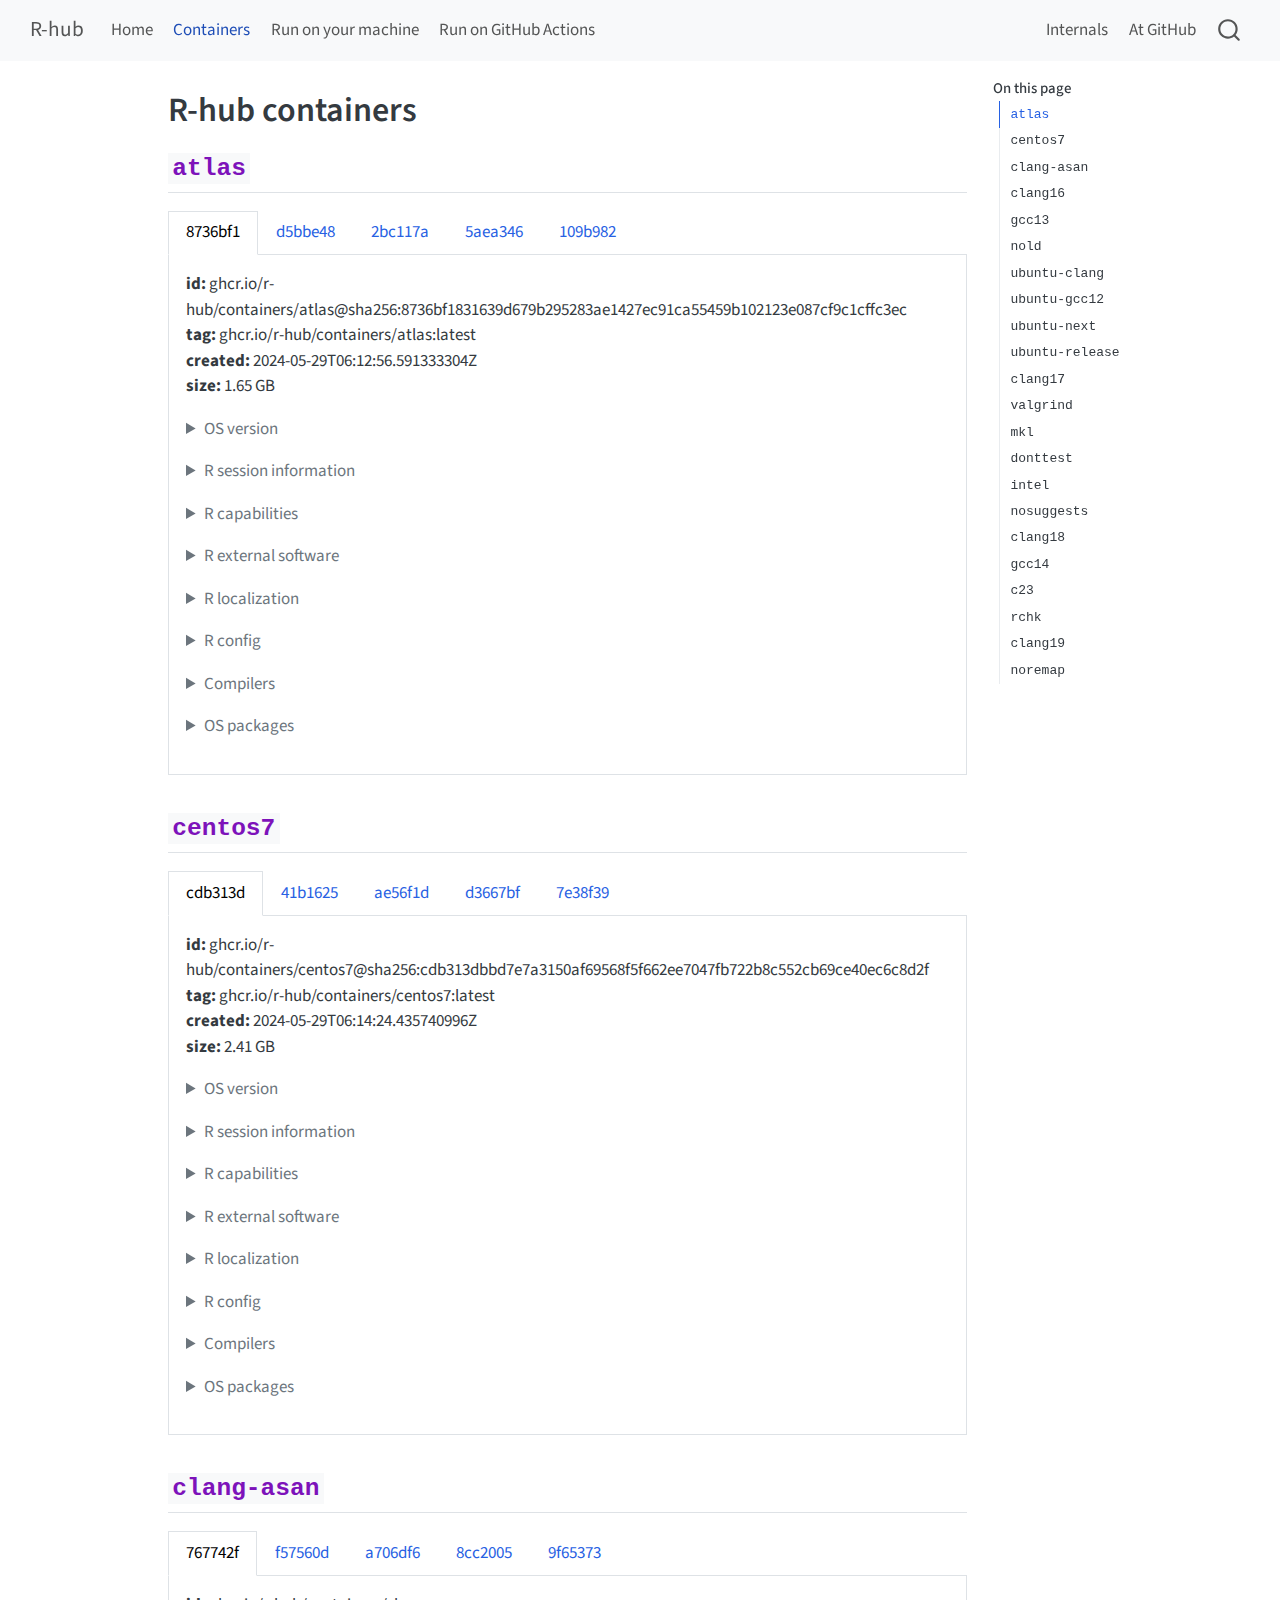
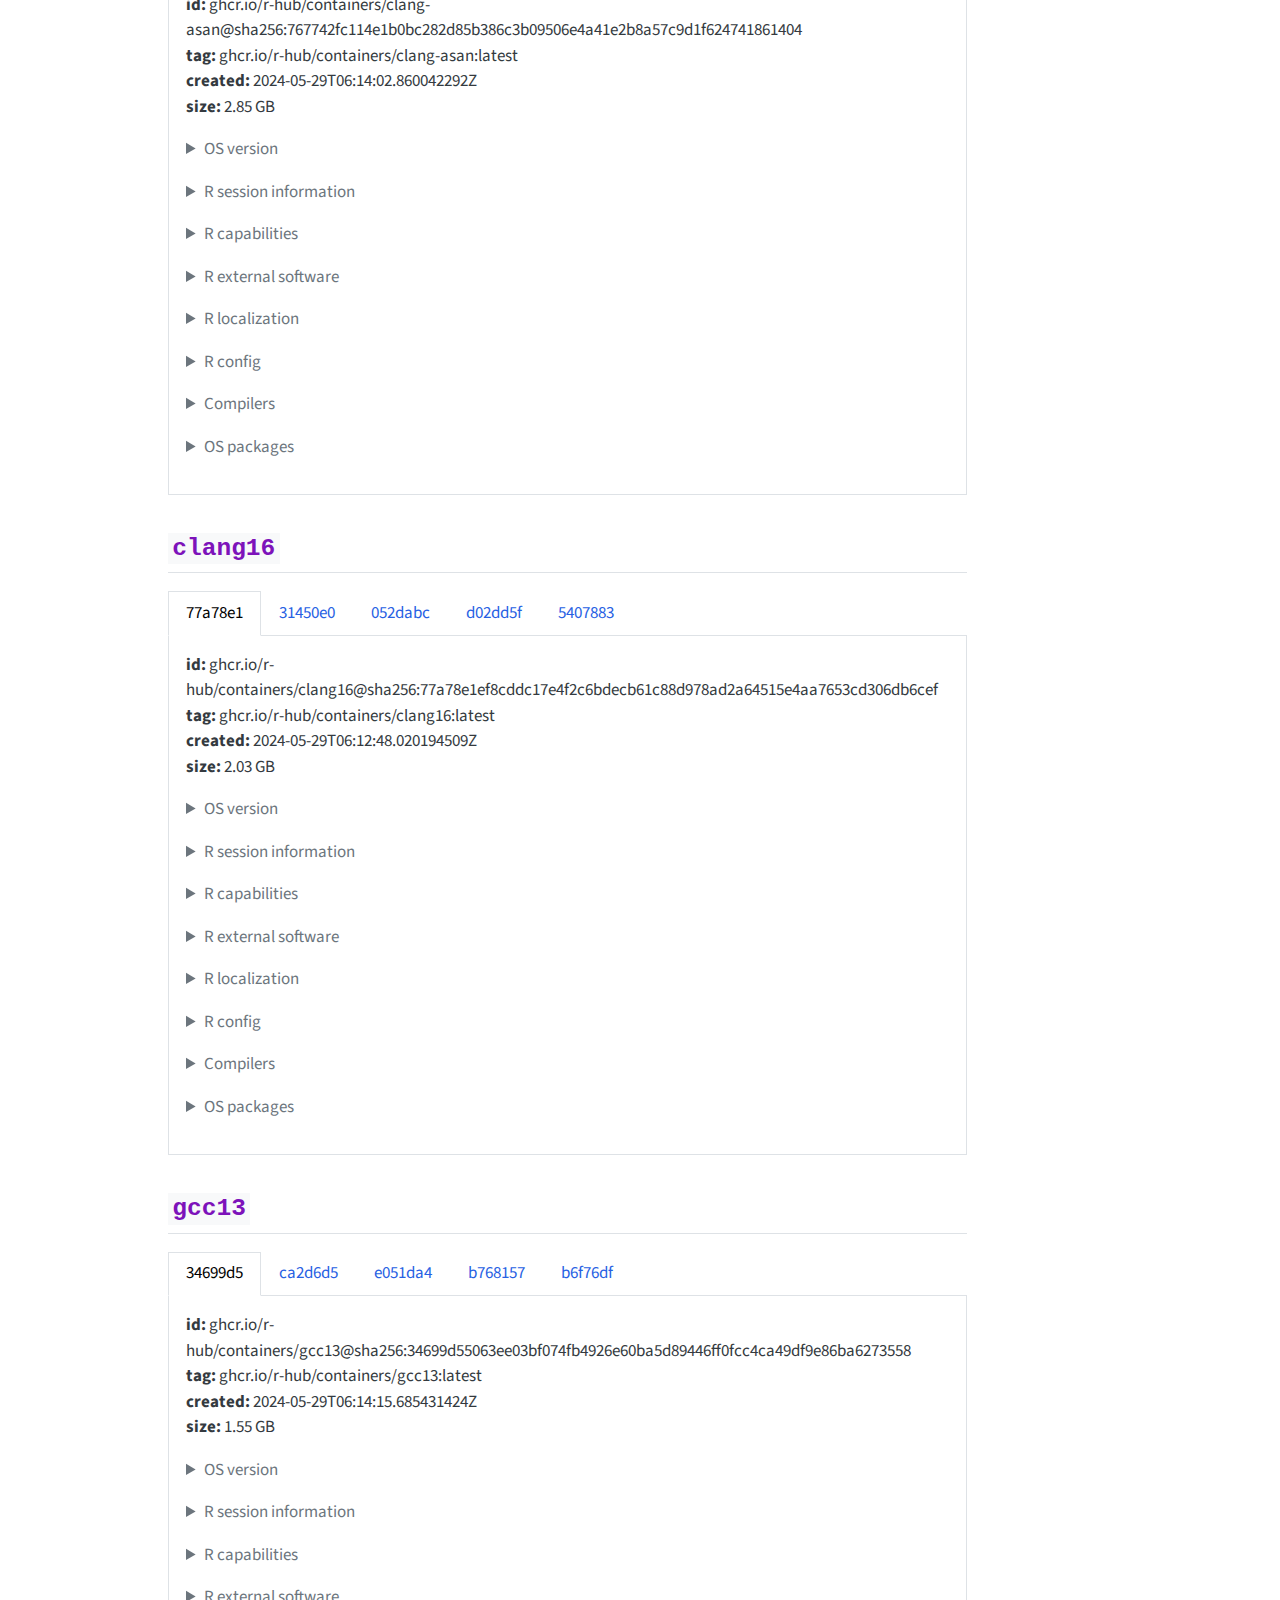
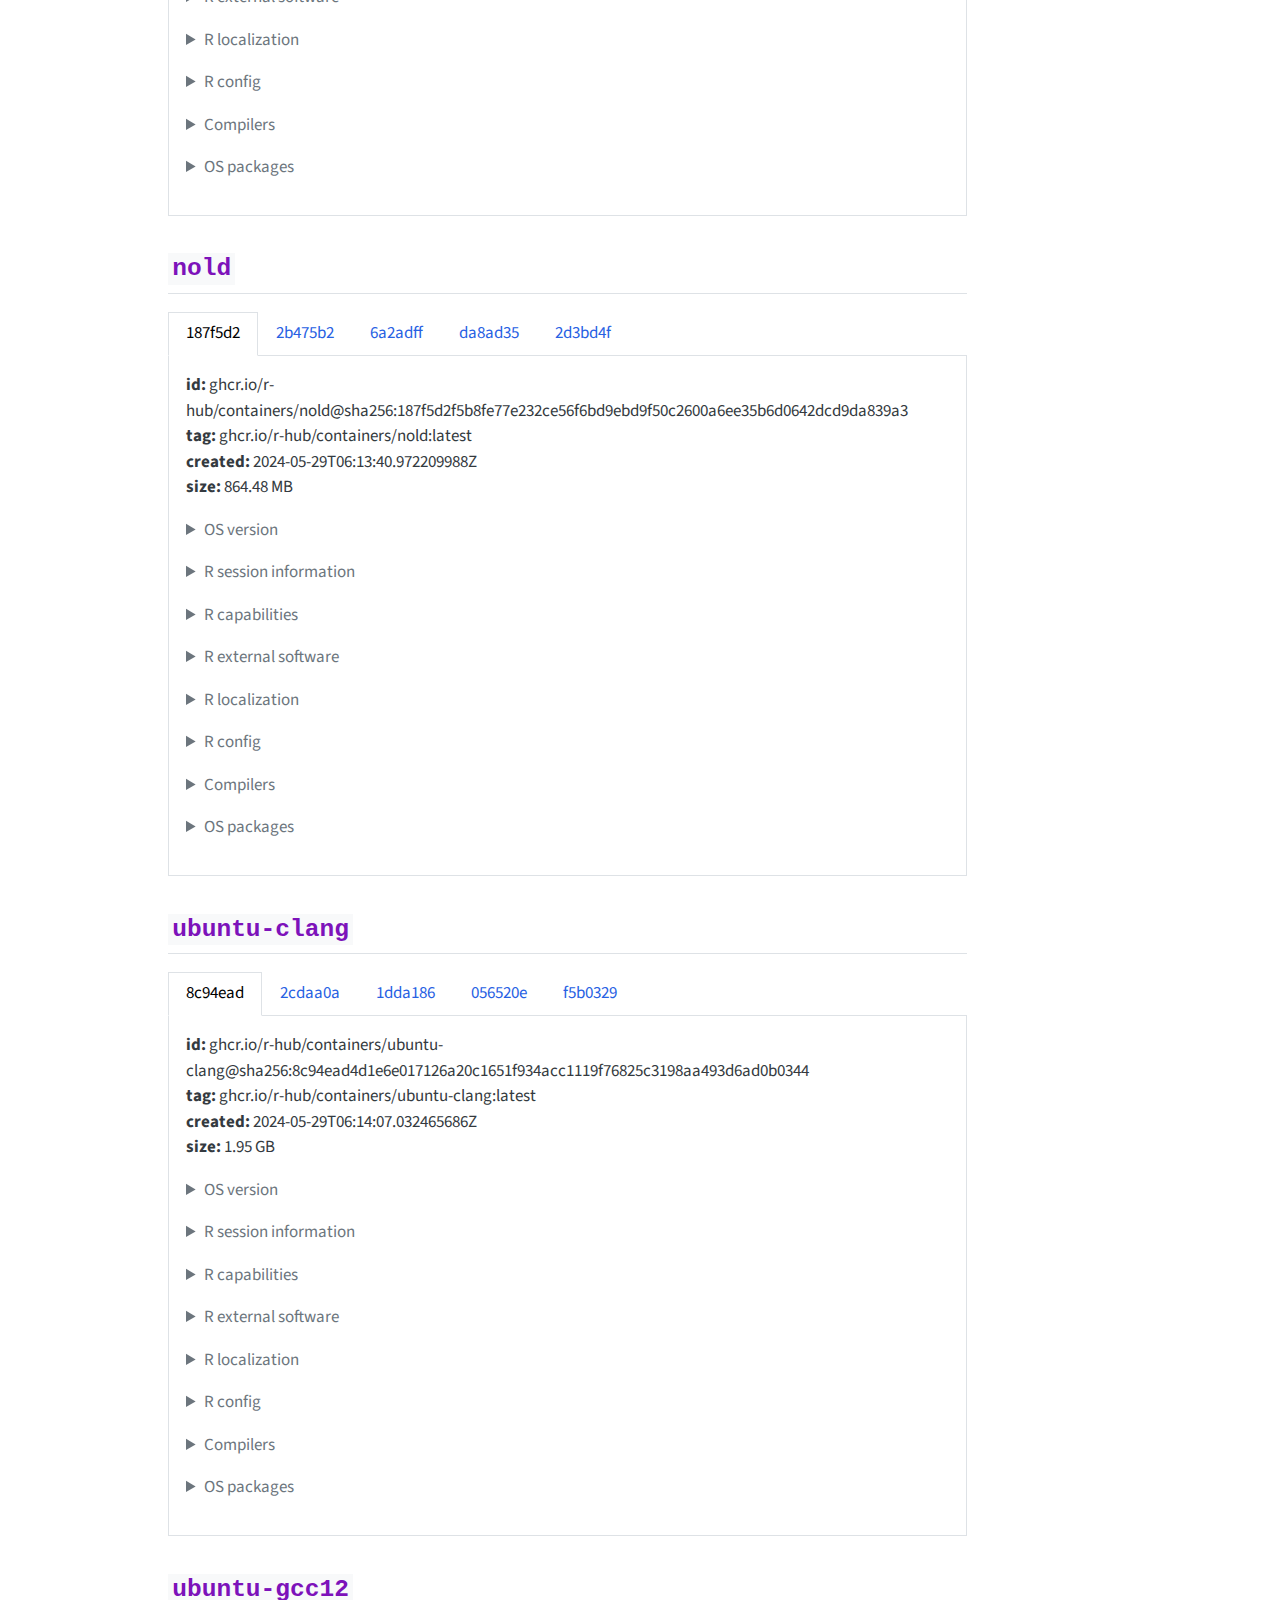
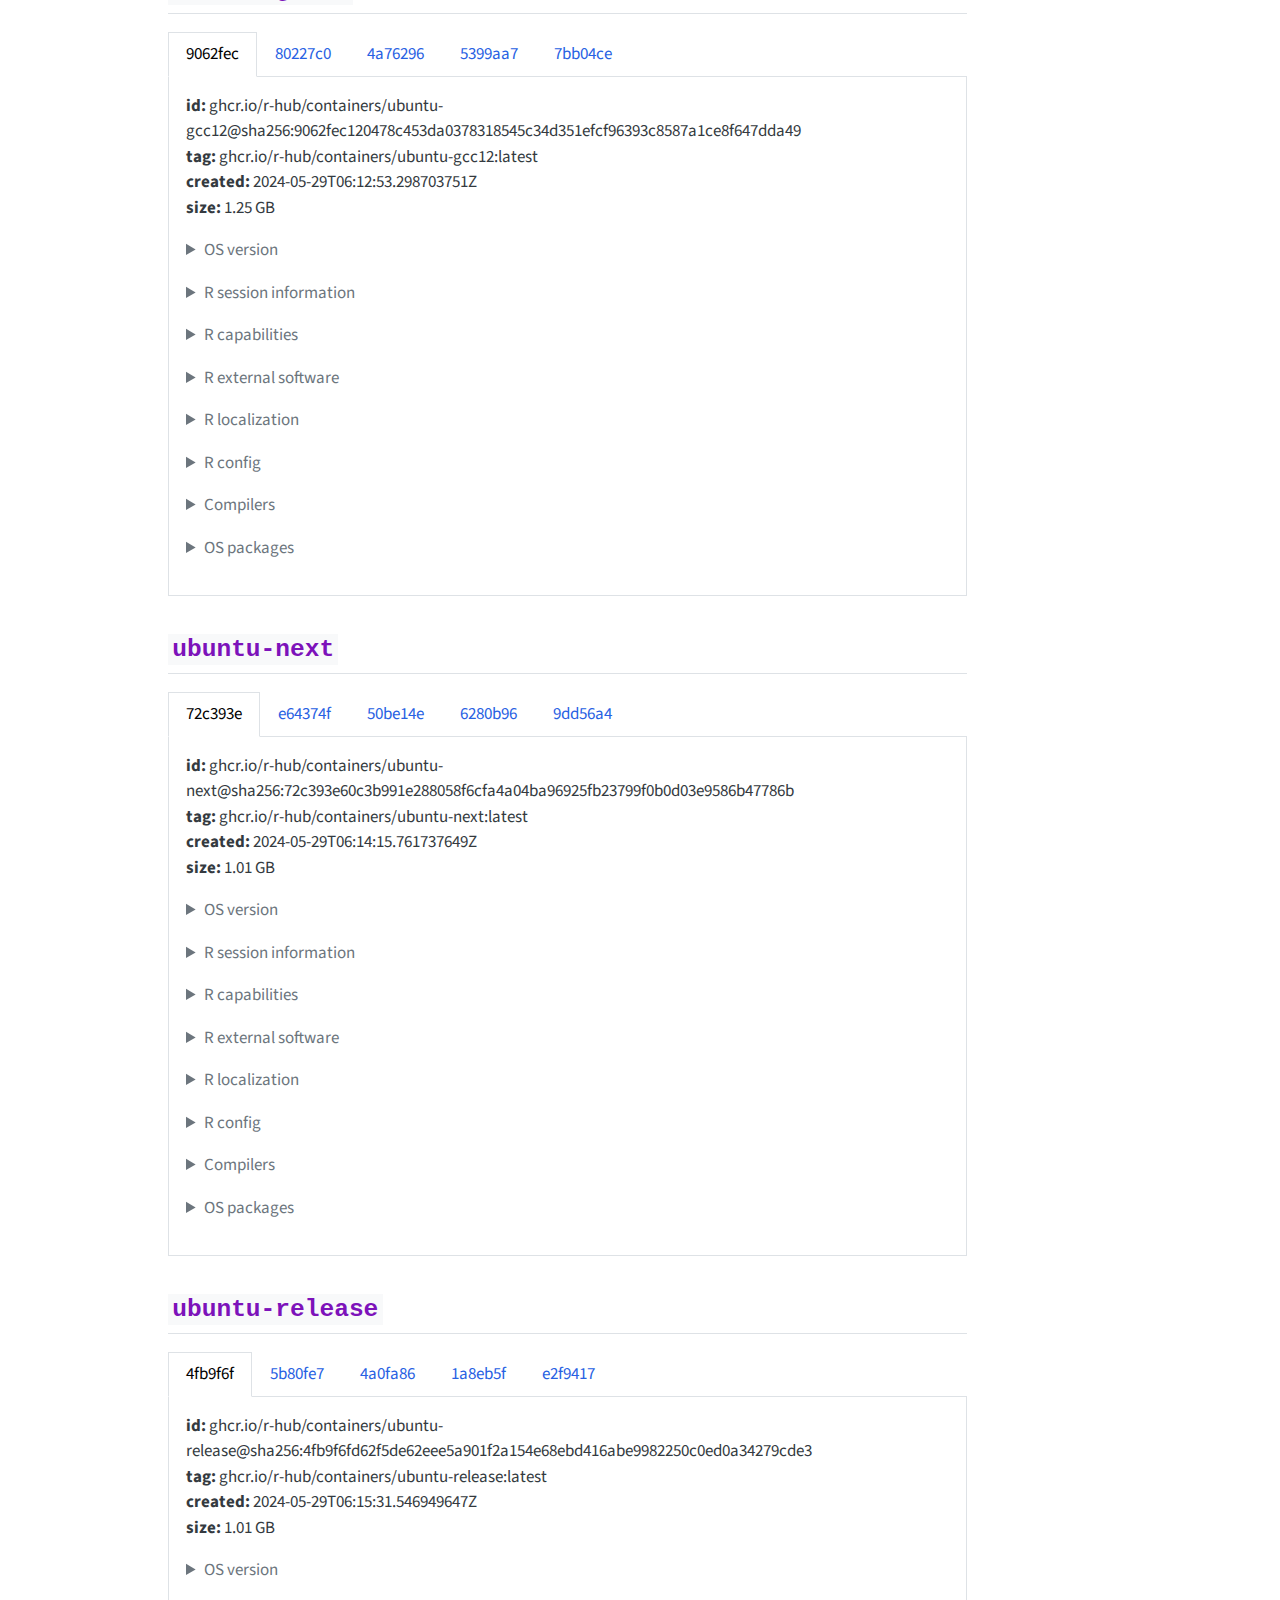
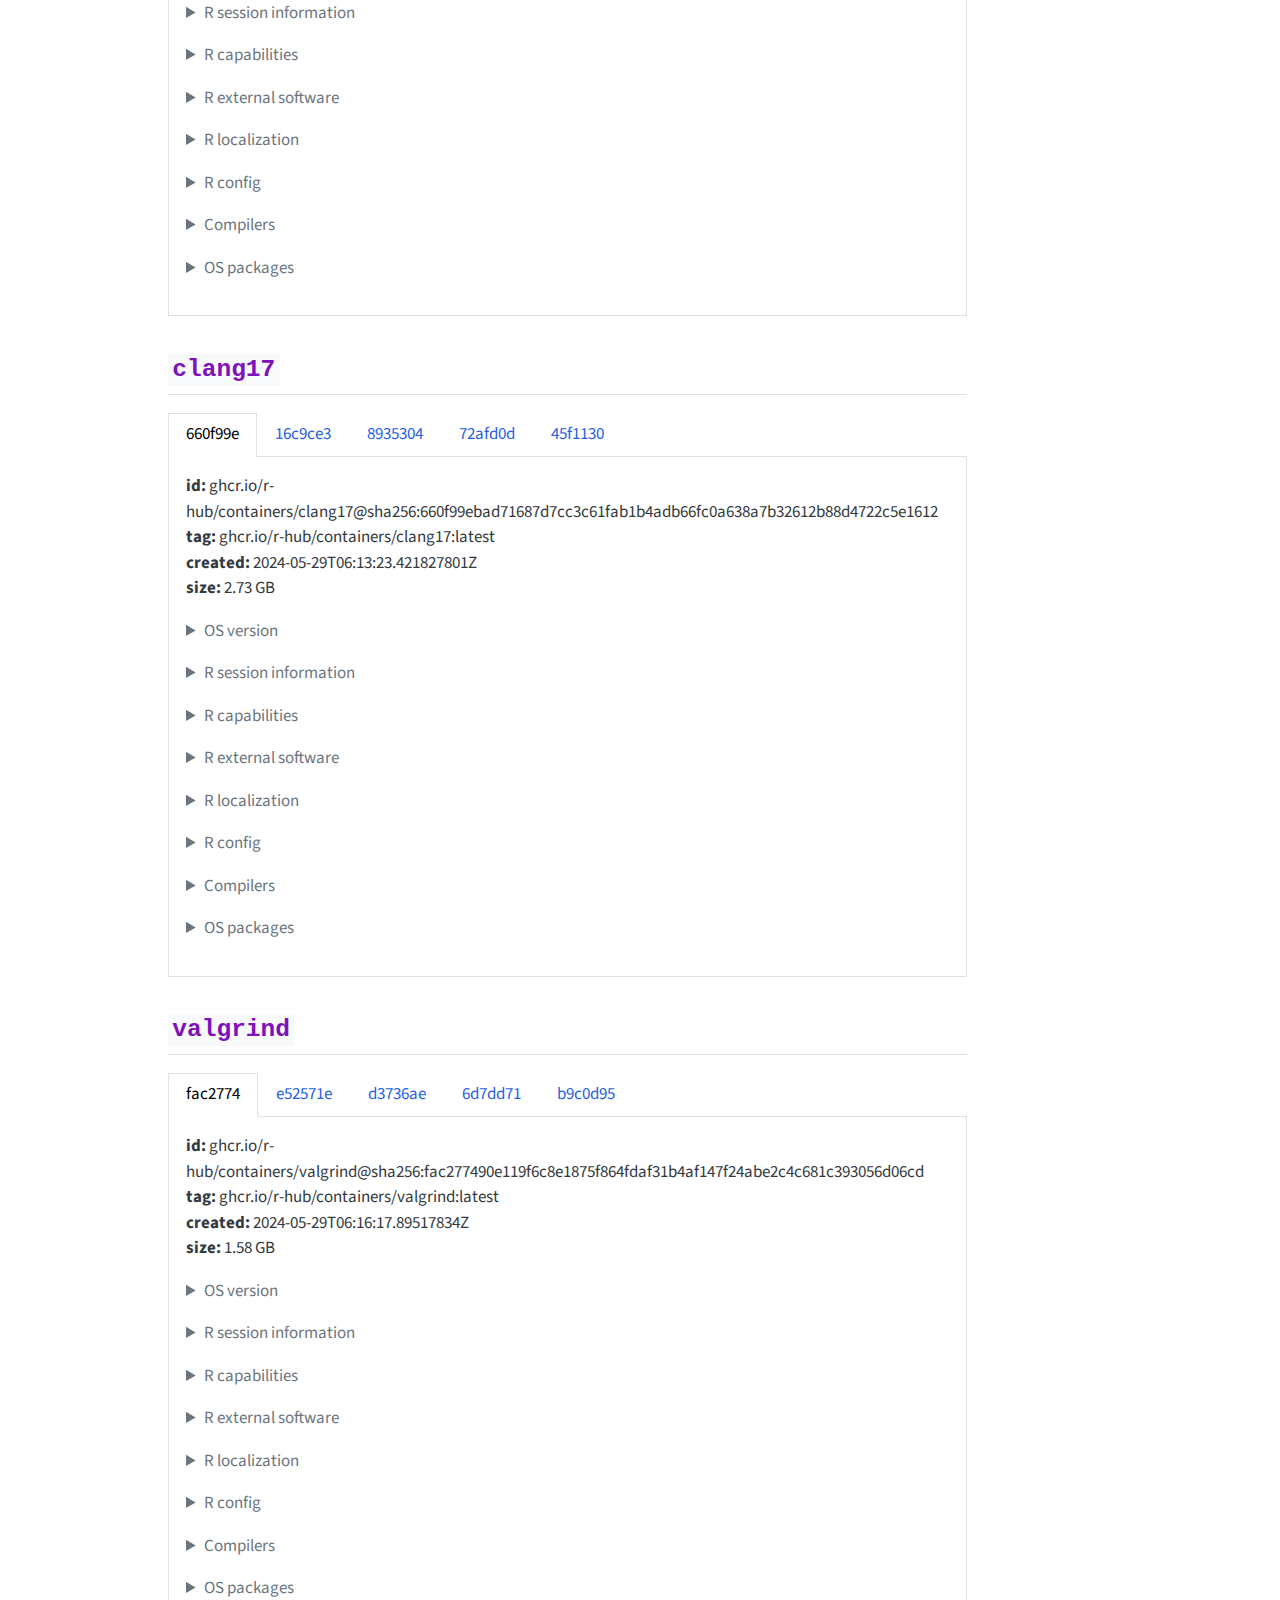
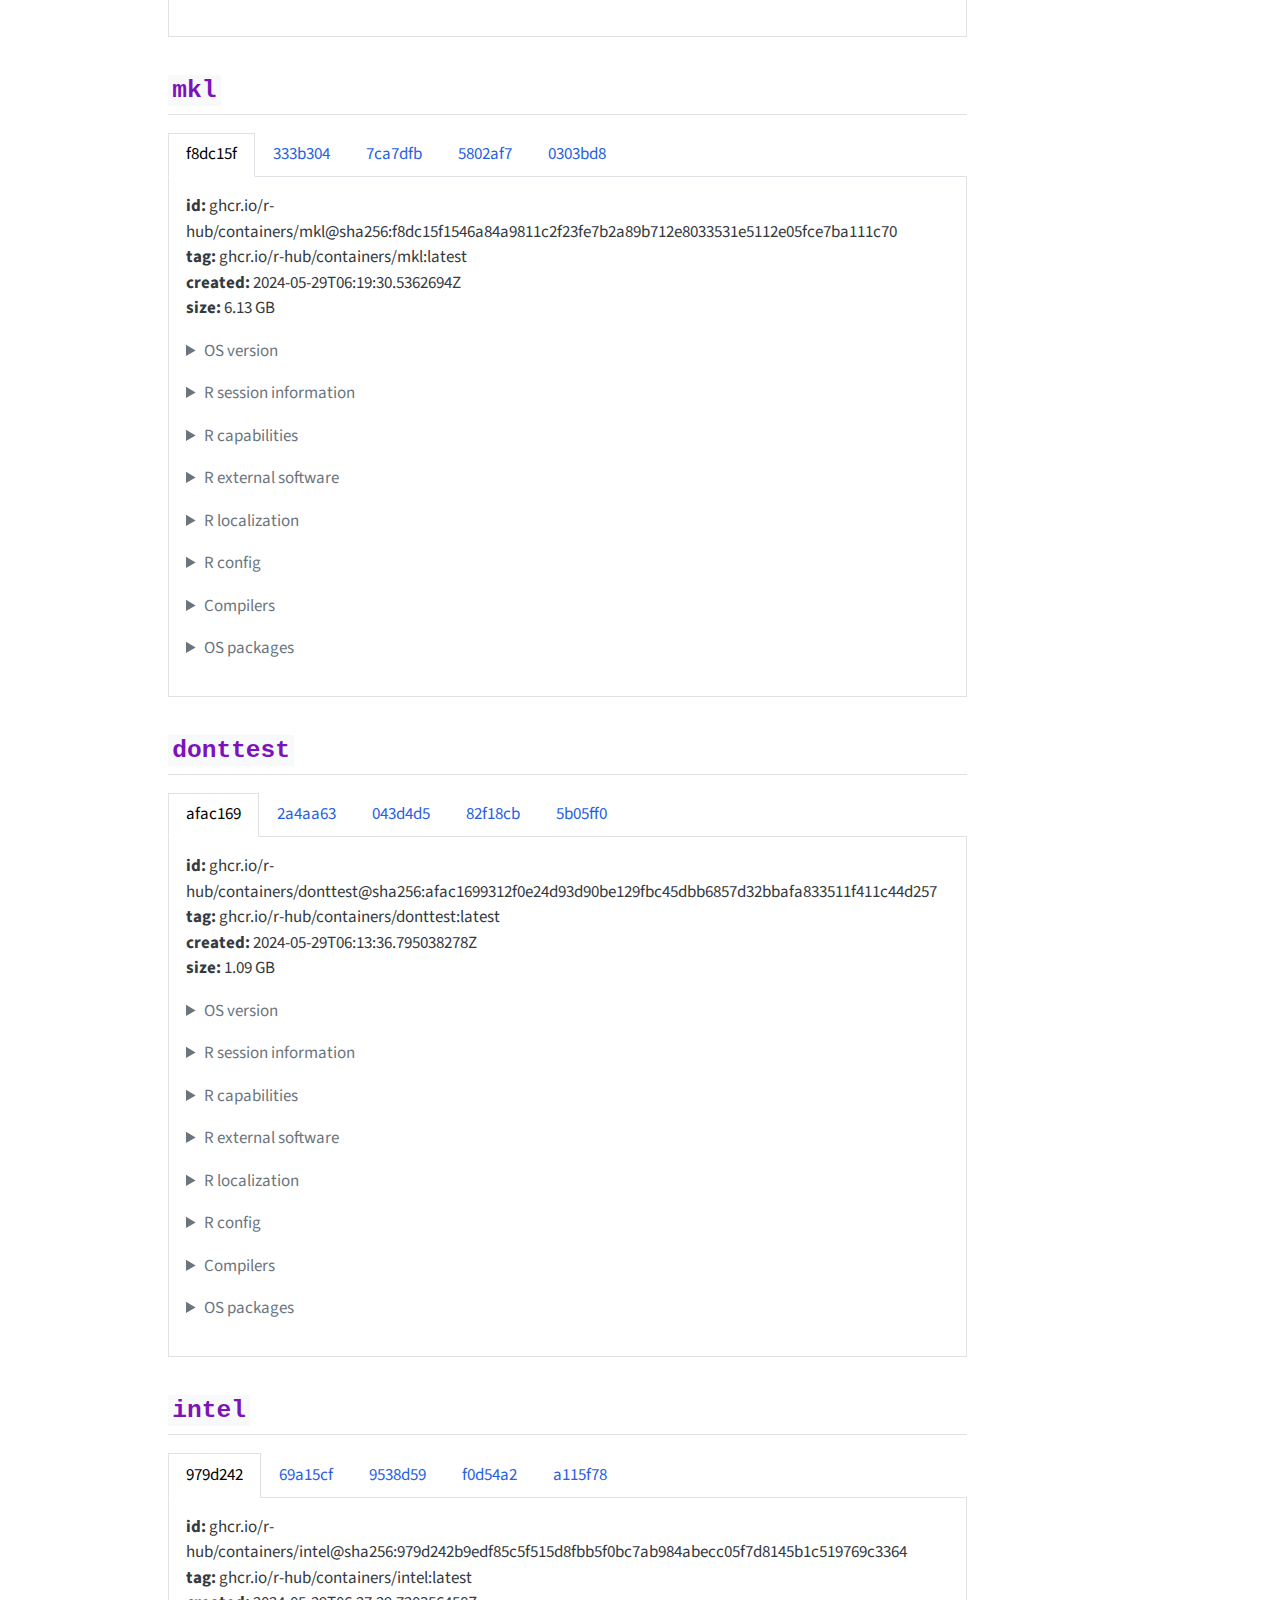
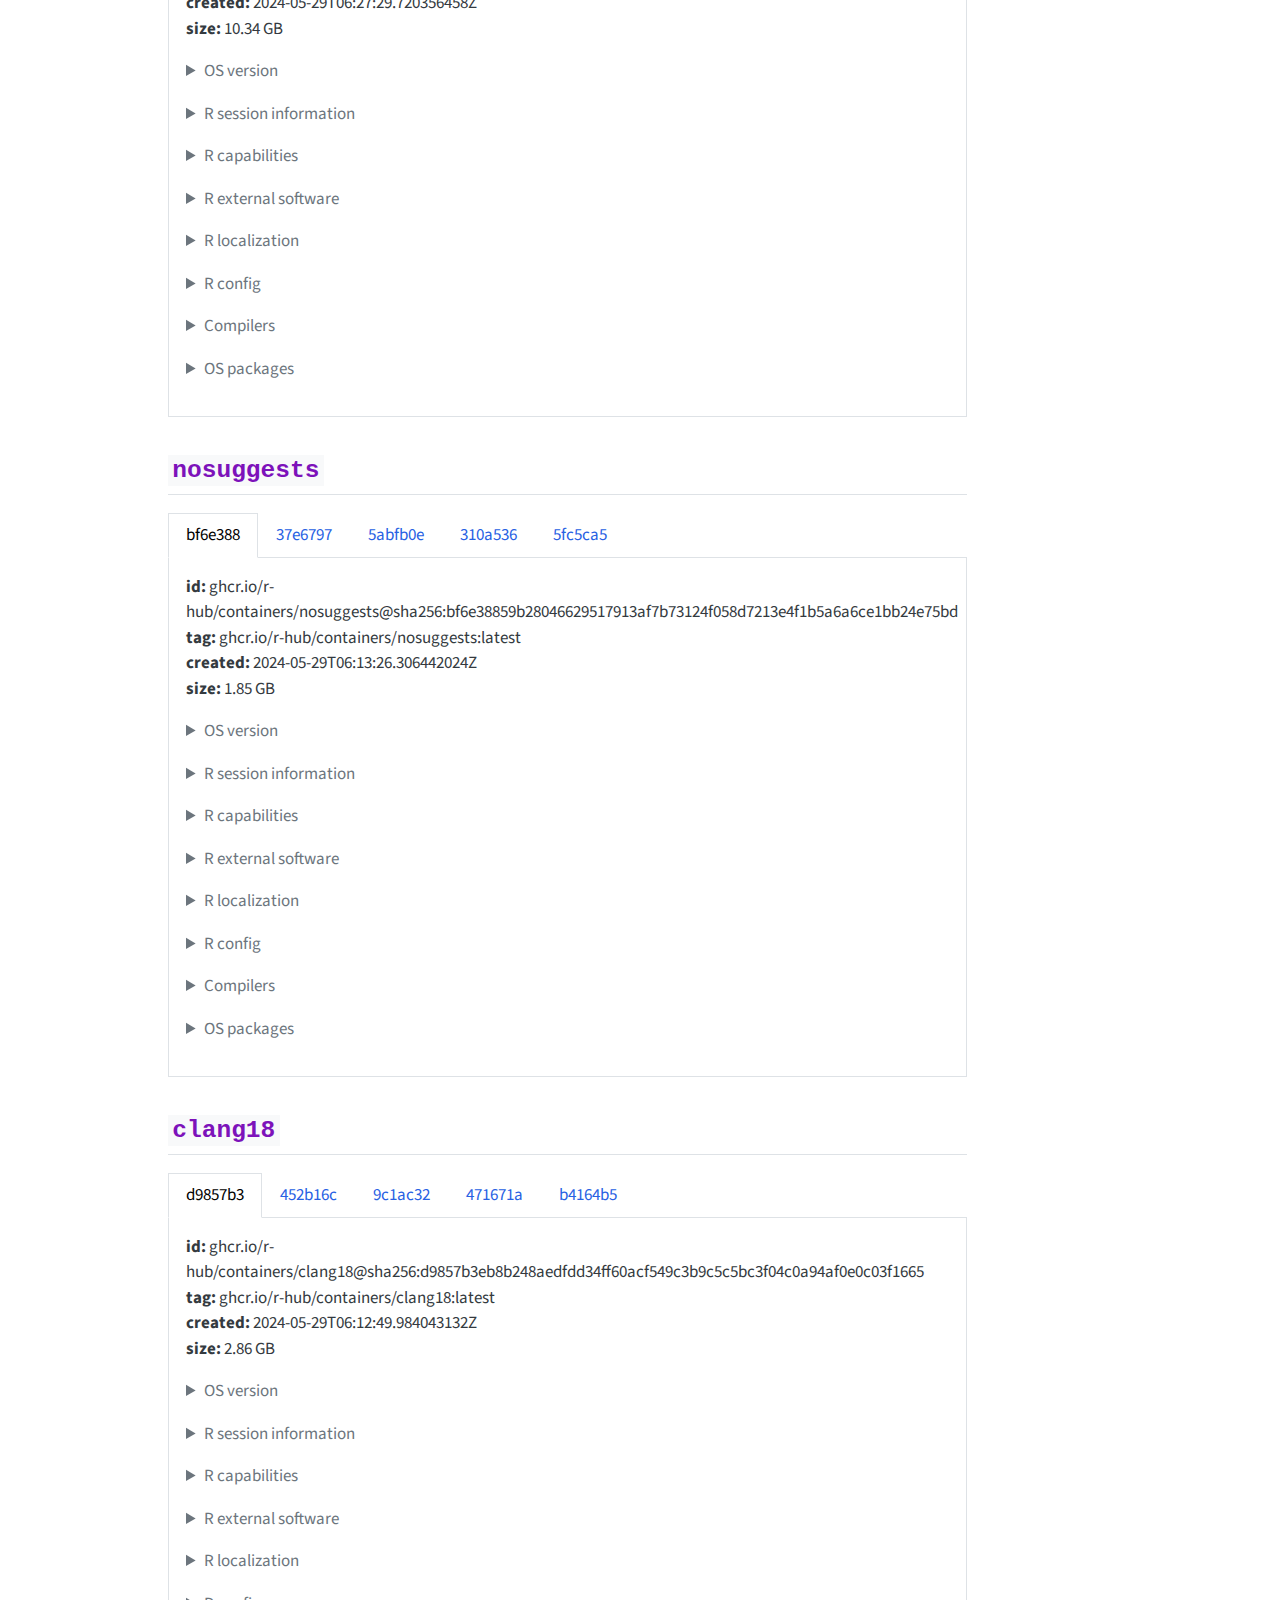
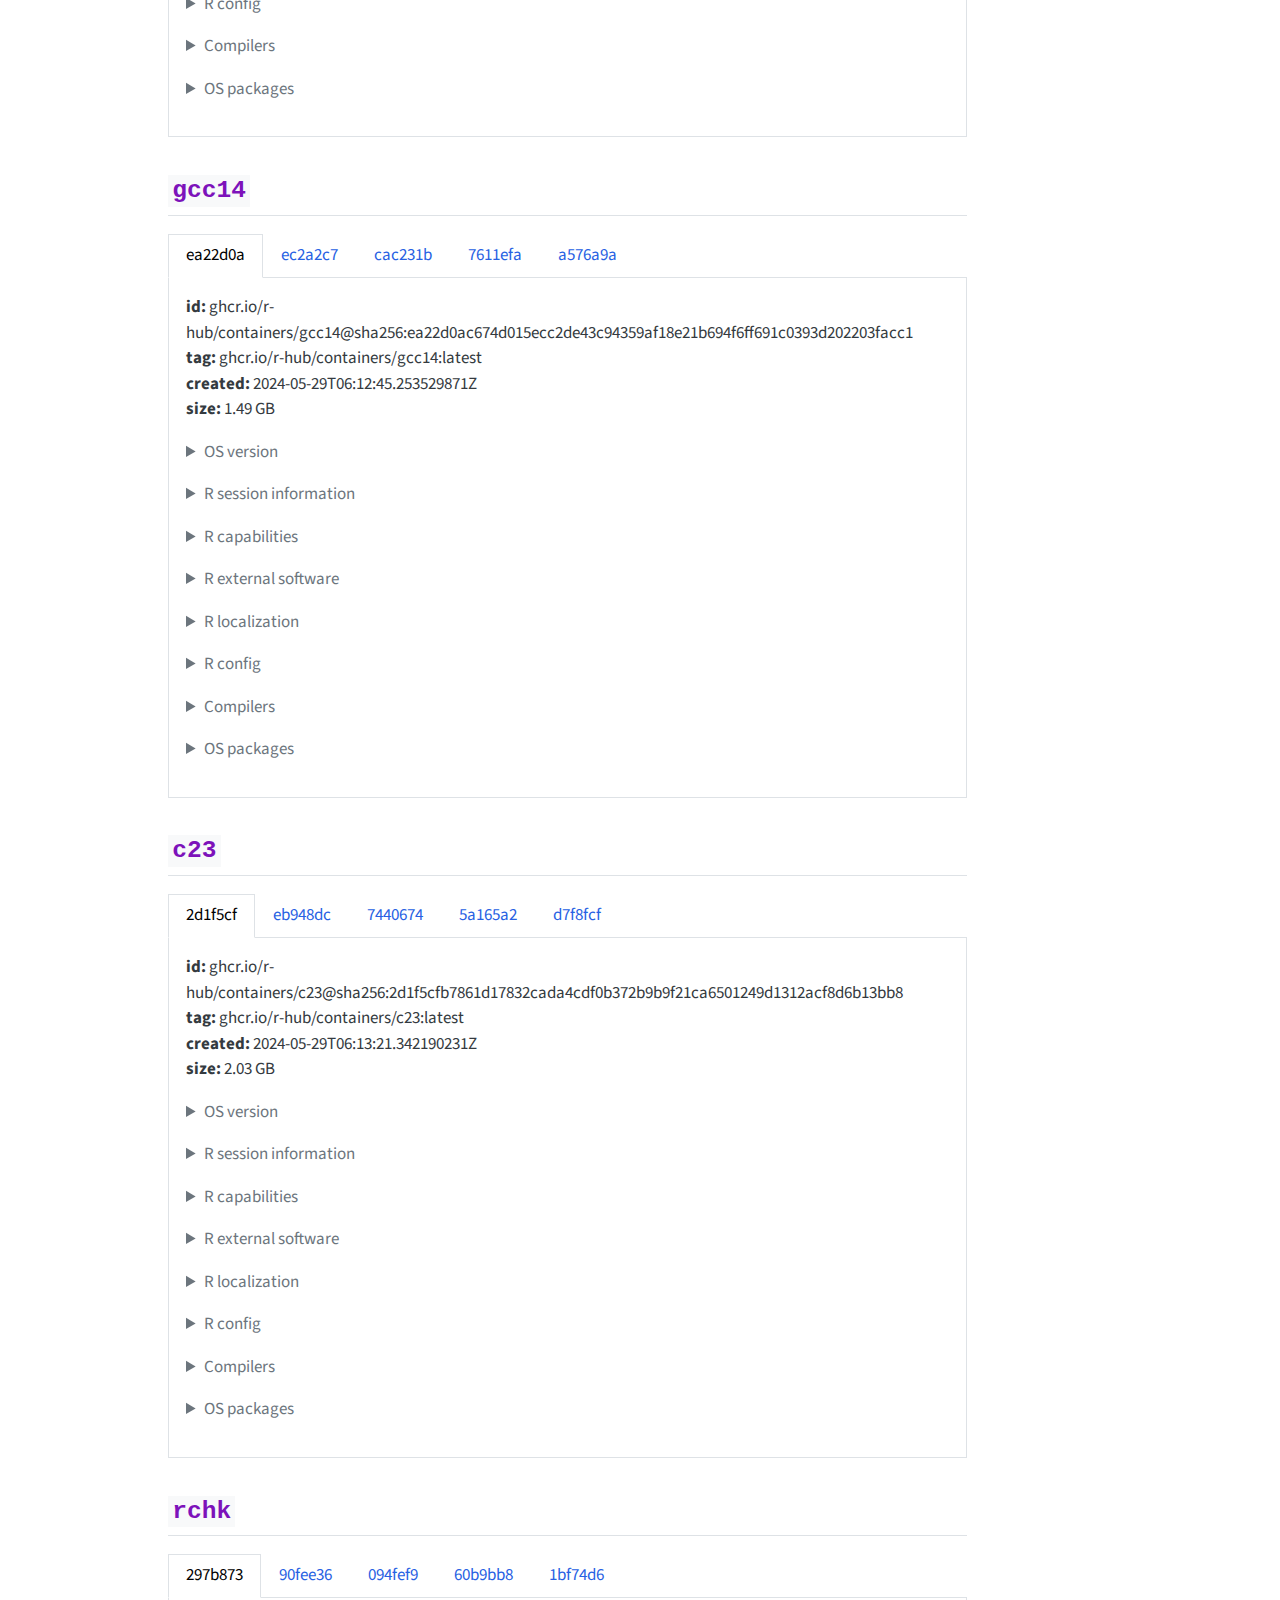
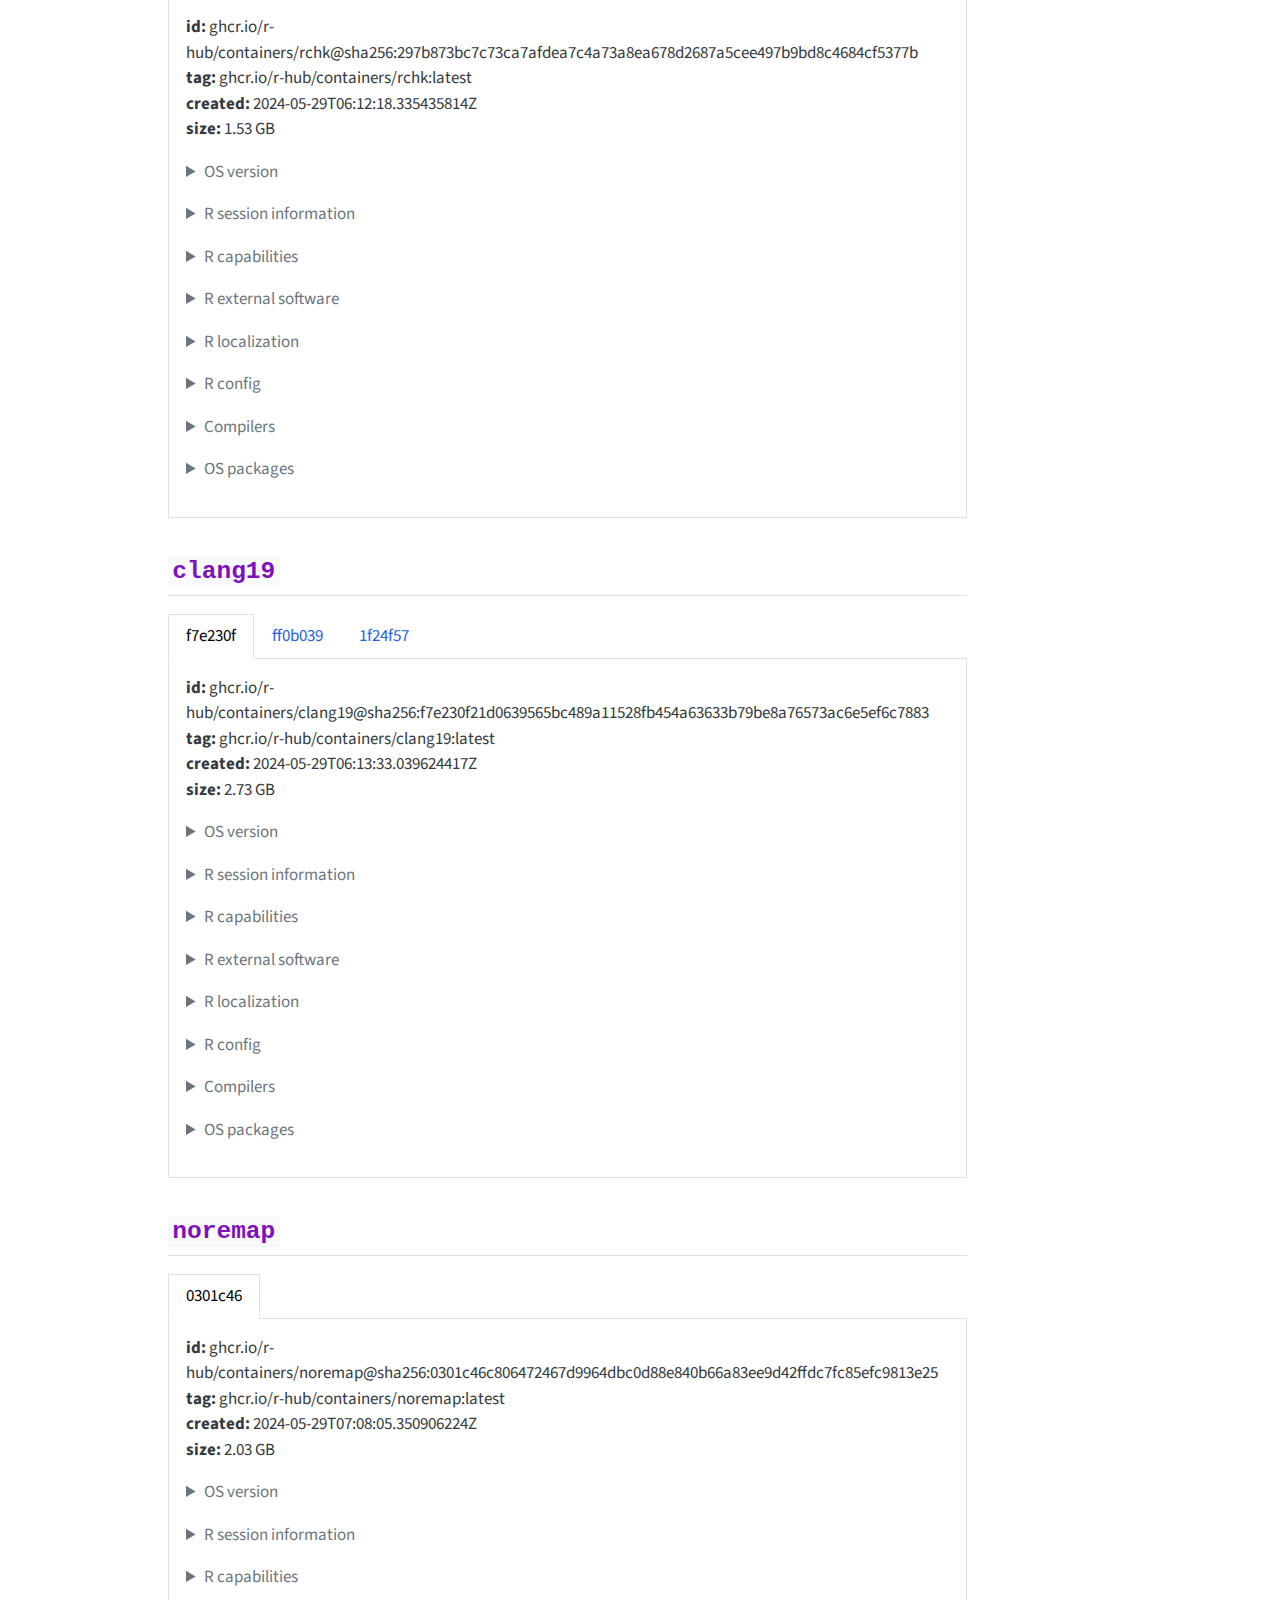
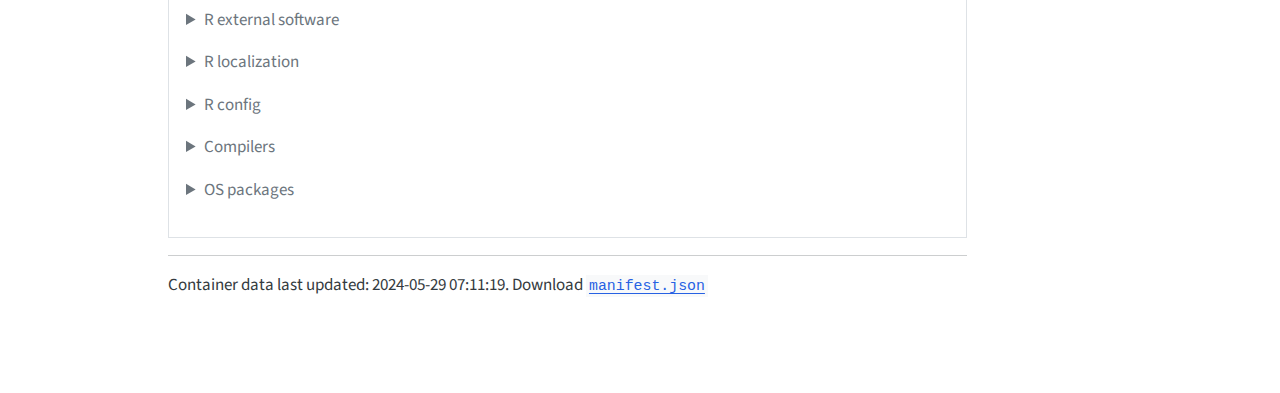
